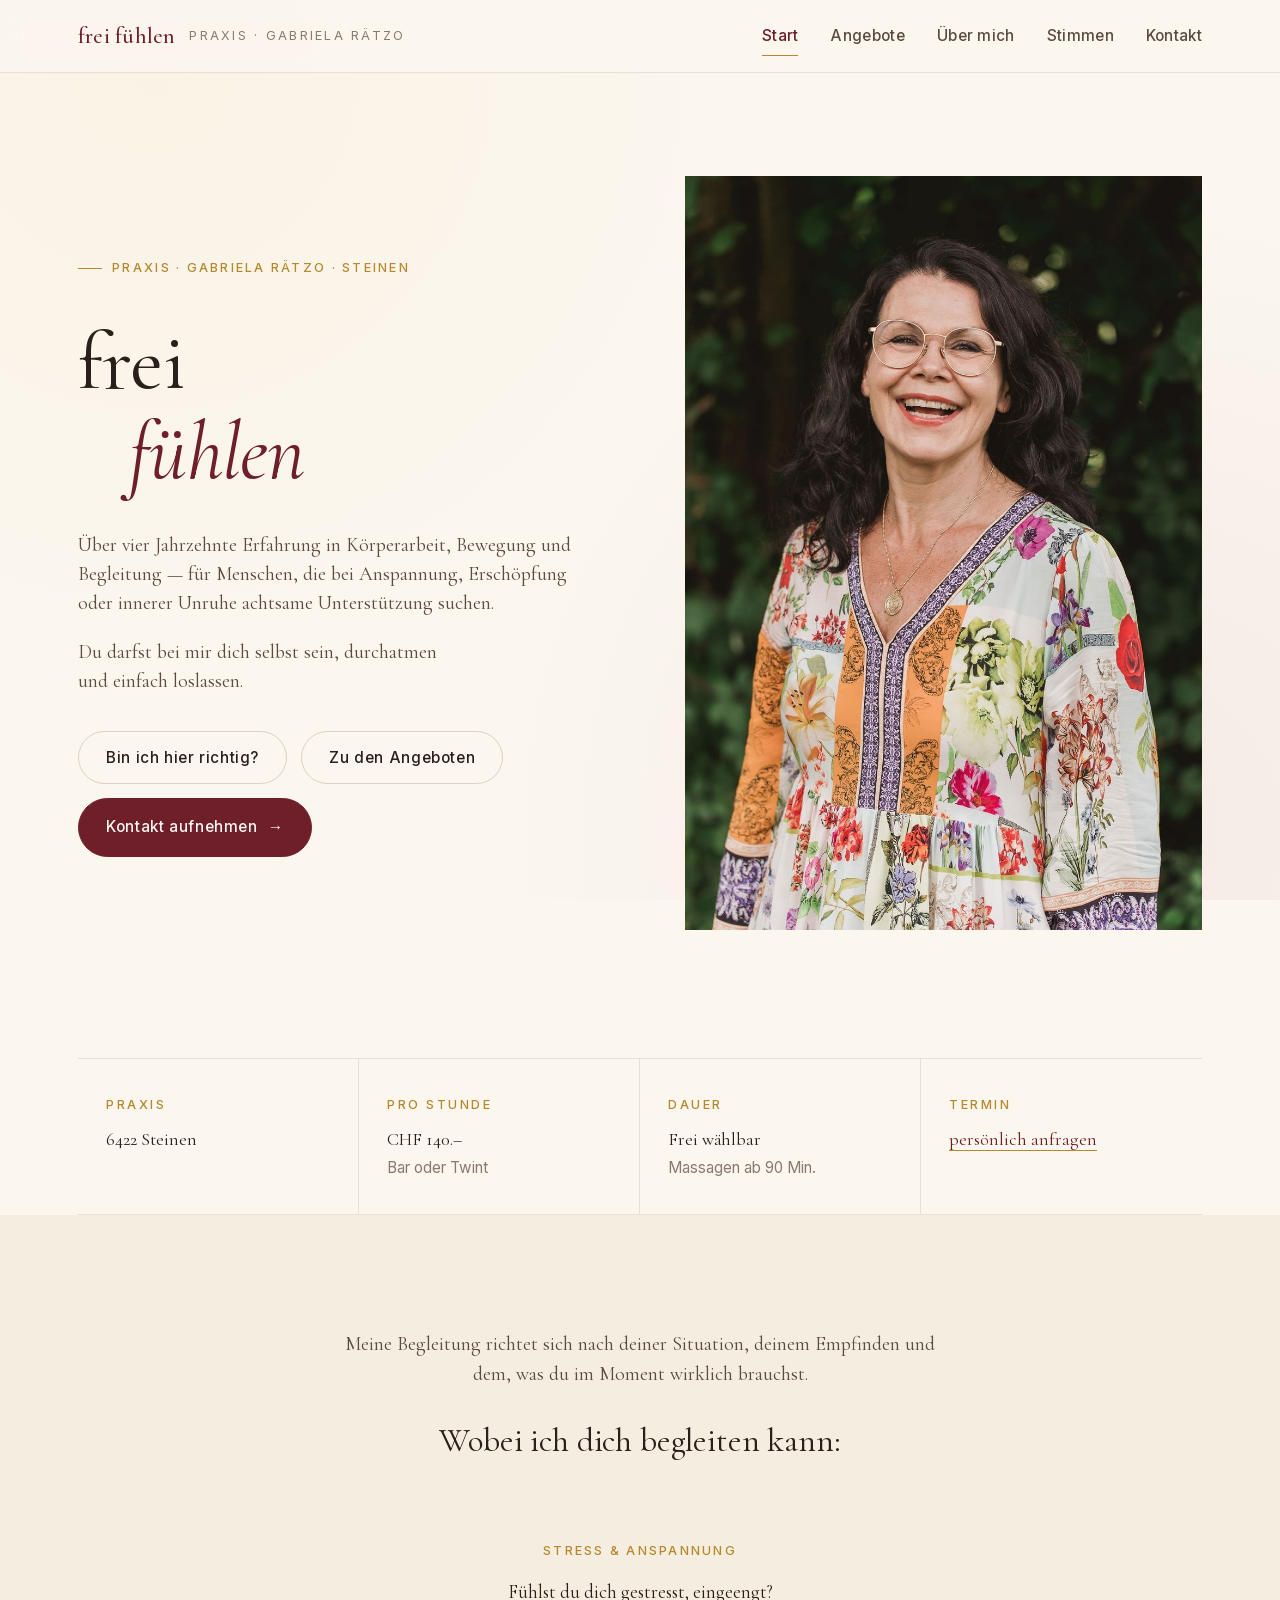
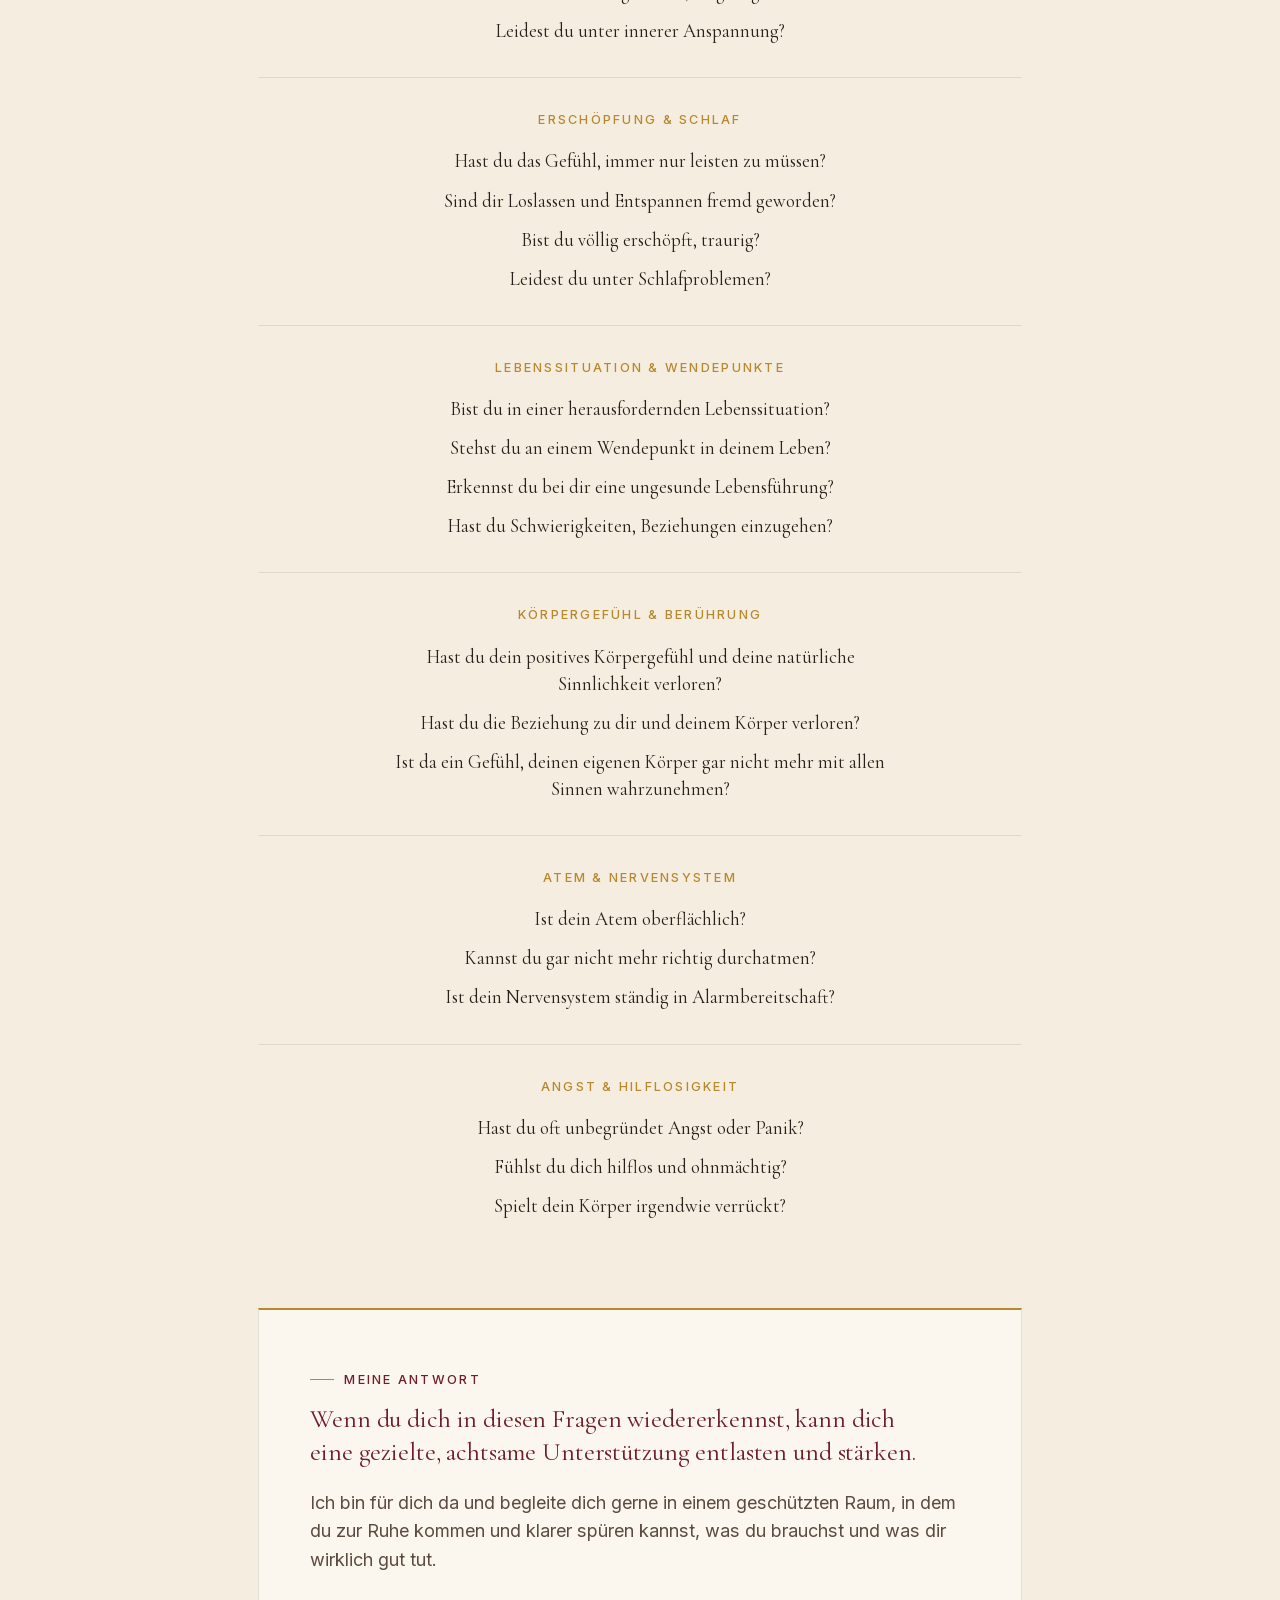
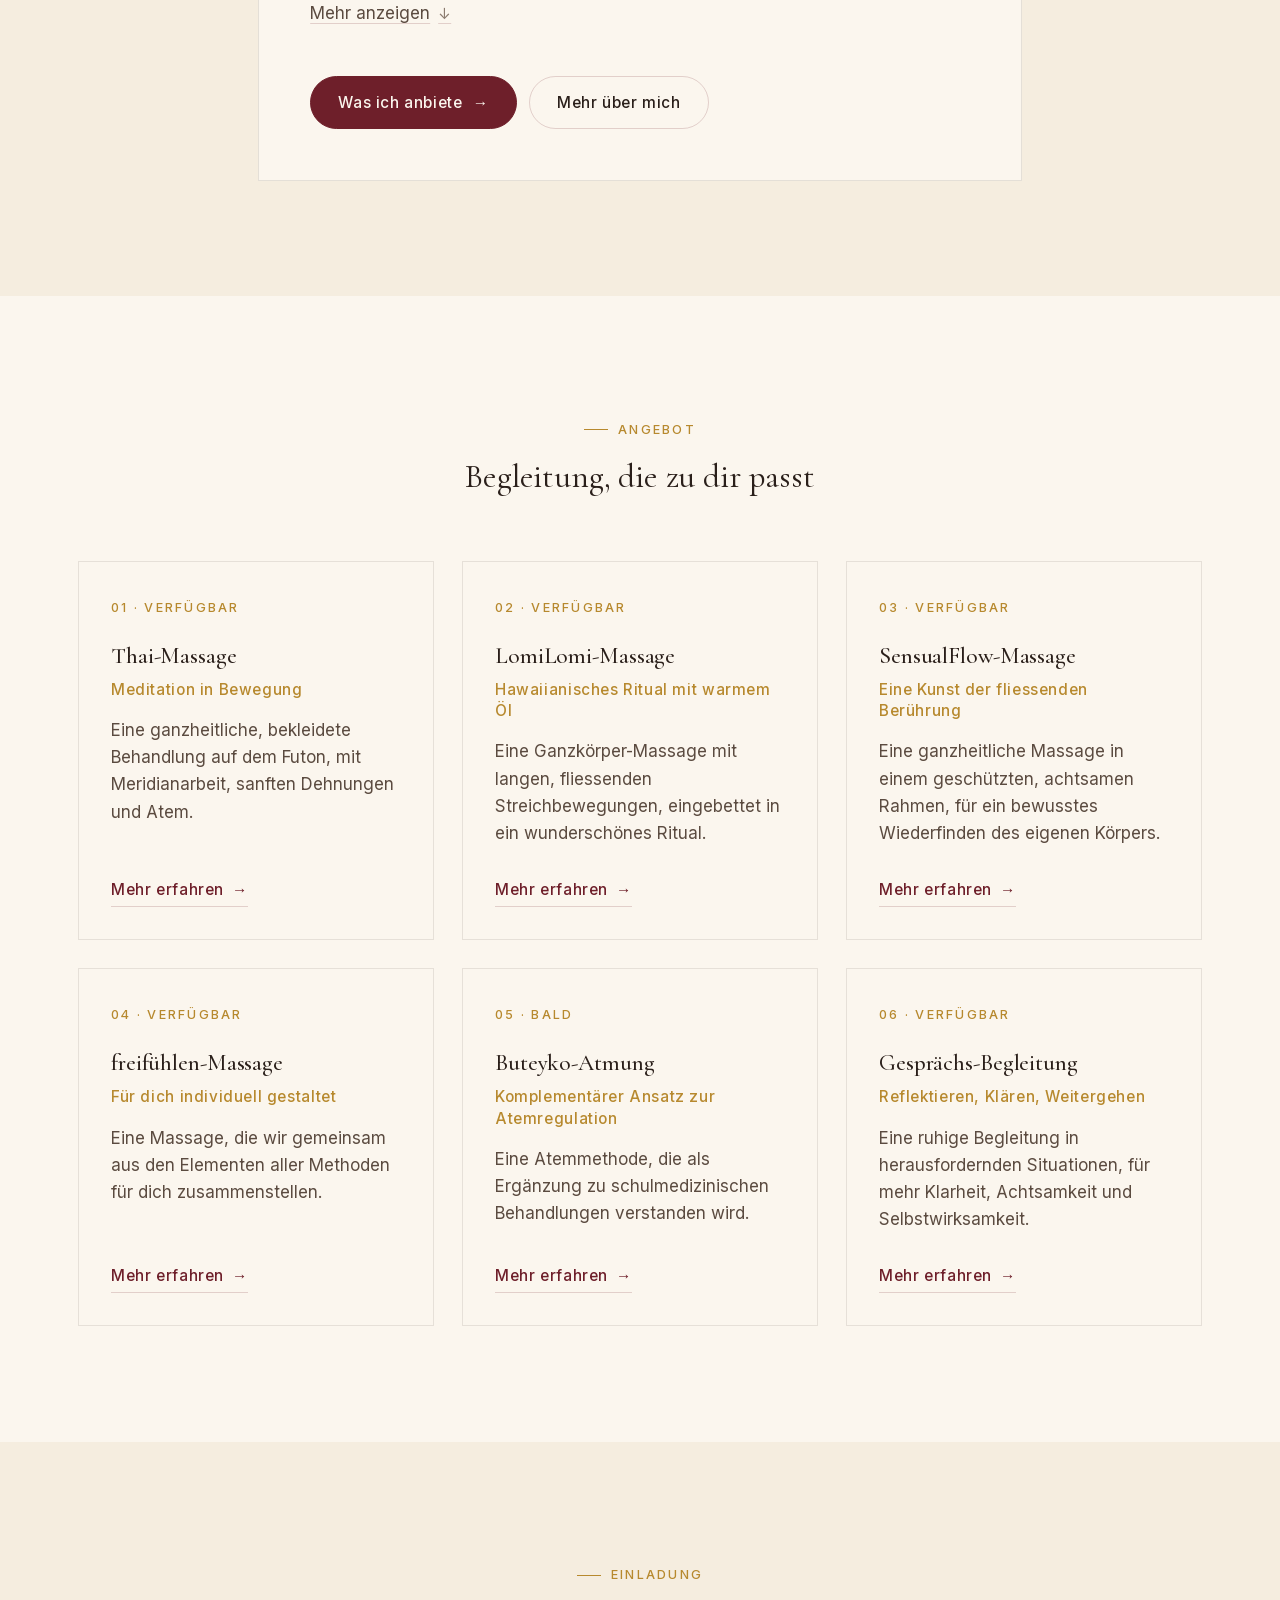
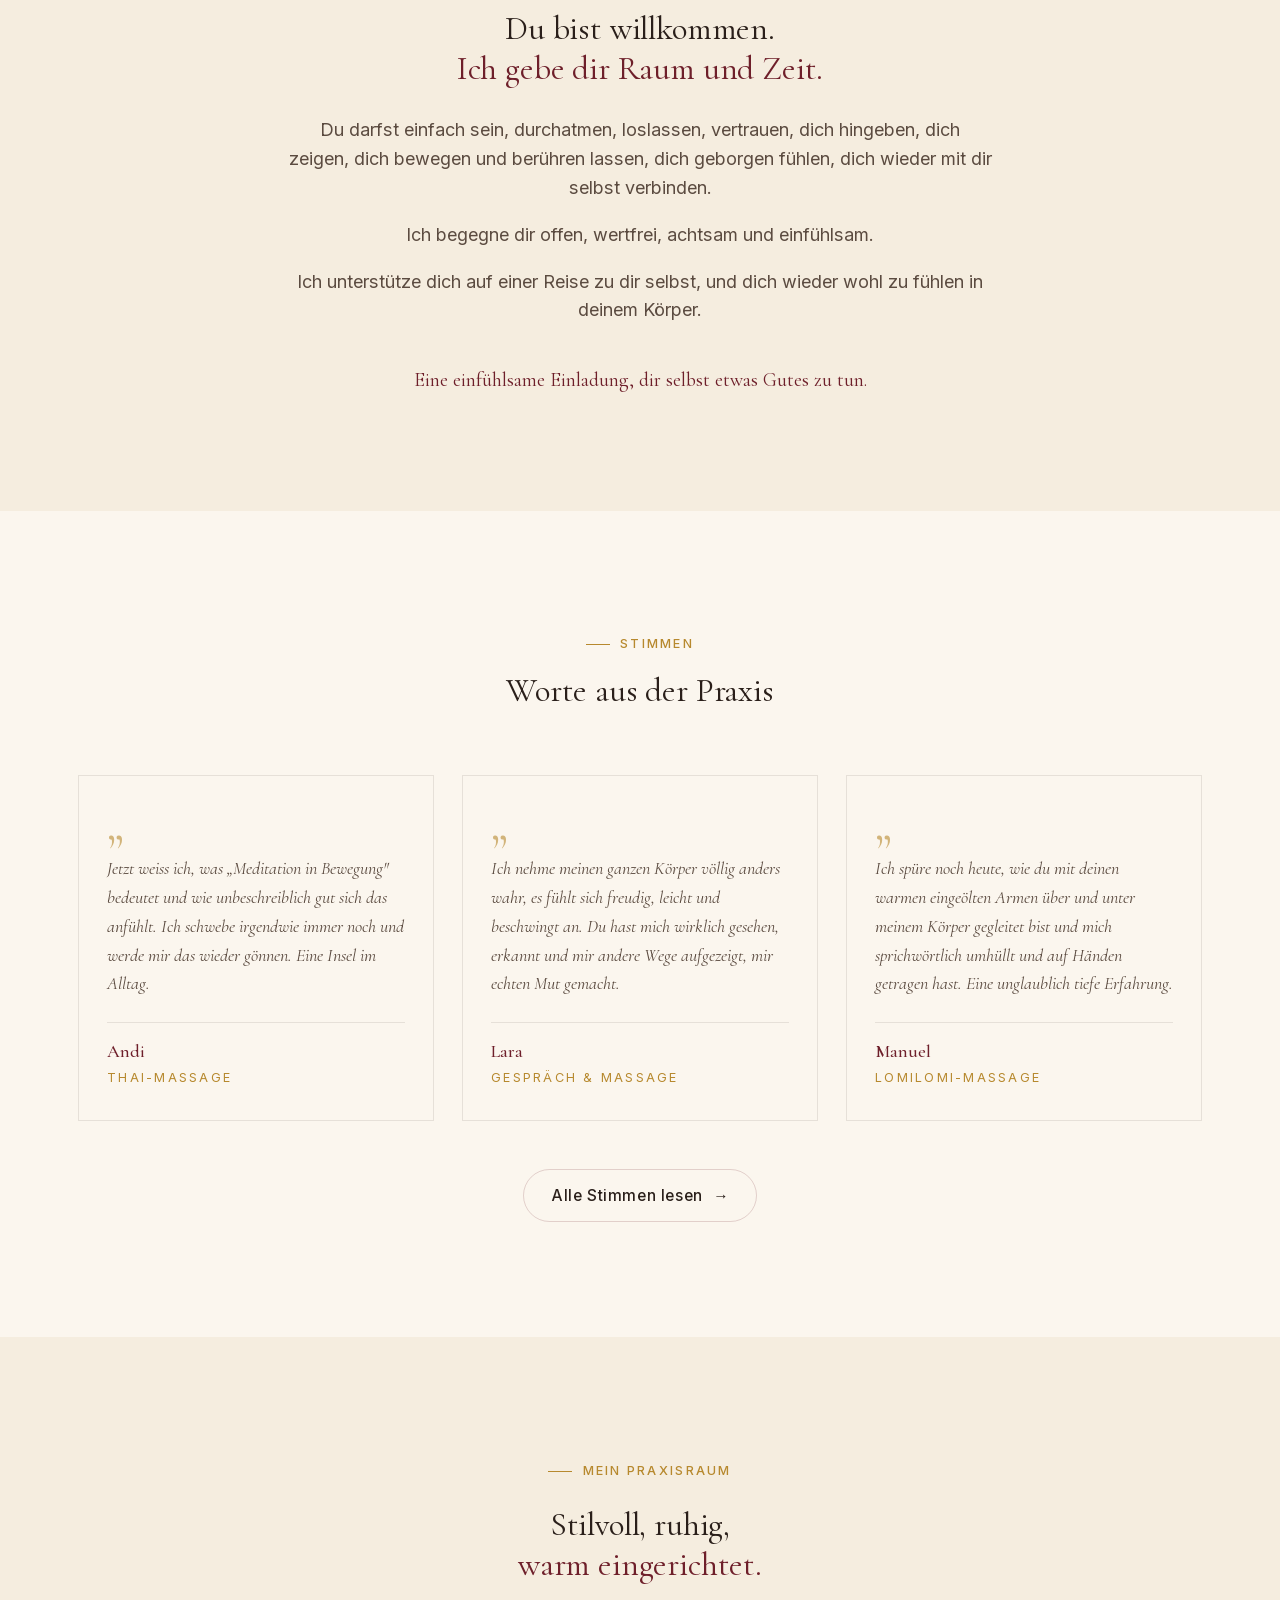
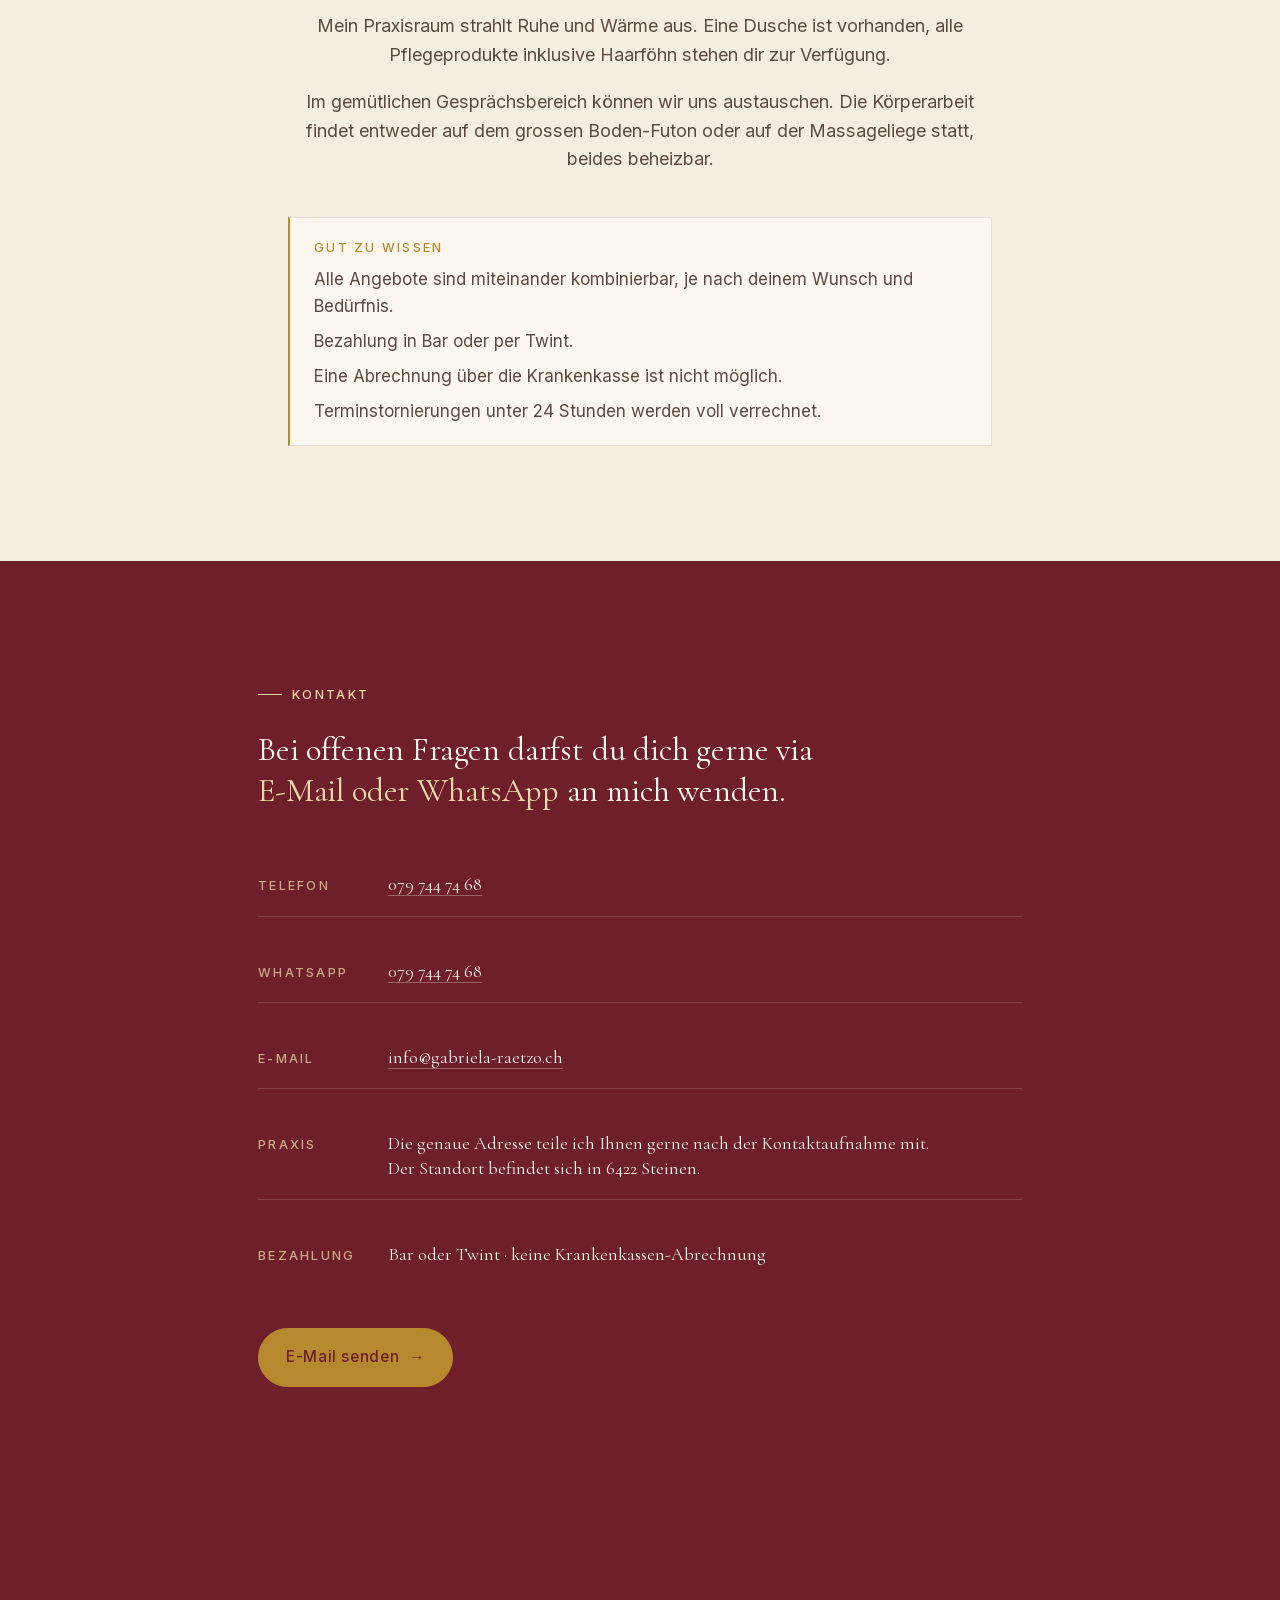
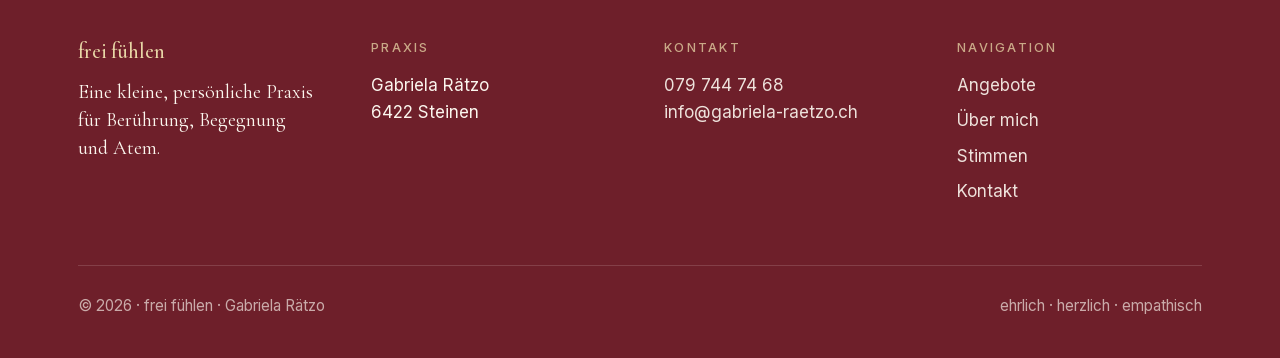
==== index.html @ 579fc671 "Add files via upload" ====
<!DOCTYPE html>
<html>
<head>
  <meta charset="utf-8">
  <title>frei fühlen — Praxis Gabriela Rätzo</title>
  <style>
    * { margin: 0; padding: 0; box-sizing: border-box; }
    body { background: #FBF6EE; display: flex; align-items: center; justify-content: center; min-height: 100vh; font-family: -apple-system, BlinkMacSystemFont, sans-serif; }
    #__bundler_loading { position: fixed; bottom: 20px; right: 20px; font: 13px/1.4 -apple-system, BlinkMacSystemFont, sans-serif; color: #666; background: #fff; padding: 8px 14px; border-radius: 8px; box-shadow: 0 1px 4px rgba(0,0,0,0.12); z-index: 10000; }
    #__bundler_thumbnail { position: fixed; inset: 0; width: 100%; height: 100%; display: flex; align-items: center; justify-content: center; background: #FBF6EE; z-index: 9999; }
    #__bundler_thumbnail svg { width: 100%; height: 100%; object-fit: contain; }
    #__bundler_placeholder { color: #999; font-size: 14px; }
  </style>
  <noscript>
    <style>#__bundler_loading { display: none; }</style>
    <div style="position:fixed;bottom:12px;left:12px;font:13px/1.4 -apple-system,BlinkMacSystemFont,sans-serif;color:#999;background:rgba(255,255,255,0.9);padding:6px 12px;border-radius:6px;box-shadow:0 1px 4px rgba(0,0,0,0.08);z-index:10000;">
      This page requires JavaScript to display.
    </div>
  </noscript>
</head>
<body>
  <div id="__bundler_thumbnail">
    <svg viewBox="0 0 1200 800" xmlns="http://www.w3.org/2000/svg">
      <rect width="1200" height="800" fill="#FBF6EE"></rect>
      <text x="600" y="400" text-anchor="middle" font-family="Cormorant Garamond, Garamond, serif" font-size="120" fill="#6E1F2A" font-style="italic">frei fühlen</text>
      <text x="600" y="460" text-anchor="middle" font-family="Inter, sans-serif" font-size="16" letter-spacing="8" fill="#B7892E">PRAXIS · GABRIELA RÄTZO</text>
    </svg>
  </div>
  <div id="__bundler_loading">Unpacking...</div>

  <script>
    
document.addEventListener('DOMContentLoaded', async function() {
  const loading = document.getElementById('__bundler_loading');
  function setStatus(msg) { if (loading) loading.textContent = msg; }

  const FONT_MIME = /^(font[/]|application[/](x-)?font-|application[/]vnd\.ms-fontobject)/i;
  const MIME_TOKEN = /^[\w.+-]+[/][\w.+-]+$/;
  function toBase64(bytes) {
    let bin = '';
    for (let i = 0; i < bytes.length; i += 0x8000) {
      bin += String.fromCharCode.apply(null, bytes.subarray(i, i + 0x8000));
    }
    return btoa(bin);
  }

  // Error sink persists across replaceWith since it's on window, not the DOM.
  window.addEventListener('error', function(e) {
    // Failed resource loads (CSP-blocked links, scripts, images) fire plain
    // events at the element — warn only; real JS errors carry message/error.
    if (!e.message && !e.error && e.target && e.target !== window) {
      console.warn('[bundle] resource failed to load:',
        e.target.tagName, String(e.target.src || e.target.href || ''));
      return;
    }
    var p = document.body || document.documentElement;
    var d = document.getElementById('__bundler_err') || p.appendChild(document.createElement('div'));
    d.id = '__bundler_err';
    d.style.cssText = 'position:fixed;bottom:12px;left:12px;right:12px;font:12px/1.4 ui-monospace,monospace;background:#2a1215;color:#ff8a80;padding:10px 14px;border-radius:8px;border:1px solid #5c2b2e;z-index:99999;white-space:pre-wrap;max-height:40vh;overflow:auto';
    d.textContent = (d.textContent ? d.textContent + String.fromCharCode(10) : '') +
      '[bundle] ' + (e.message || e.type) +
      (e.filename ? ' (' + e.filename.slice(0, 60) + ':' + e.lineno + ')' : '');
  }, true);

  try {
    const manifestEl = document.querySelector('script[type="__bundler/manifest"]');
    const templateEl = document.querySelector('script[type="__bundler/template"]');
    if (!manifestEl || !templateEl) {
      setStatus('Error: missing bundle data');
      console.error('[bundler] Missing script tags — manifestEl:', !!manifestEl, 'templateEl:', !!templateEl);
      return;
    }

    const manifest = JSON.parse(manifestEl.textContent);
    let template = JSON.parse(templateEl.textContent);

    // Nested page bundles (iframe targets). Each ships ONCE, in the ROOT
    // document's manifest; frame srcs carry an about:blank#<uuid> marker
    // instead of a substitutable uuid. Every document mints the blobs for
    // its OWN frames — from local text at the root, or text obtained from
    // its DIRECT parent over the relay protocol below — so each frame
    // navigation stays same-origin with its initiator and a deduped page
    // loads at any depth on any host, including a file:// download's
    // opaque origins (where a blob minted by one document cannot be
    // navigated to by another).
    const pageOrderEl = document.querySelector('script[type="__bundler/page_order"]');
    const pageOrder = pageOrderEl ? JSON.parse(pageOrderEl.textContent) : [];
    const pageSet = new Set(pageOrder);
    const pageTexts = {};

    // ── Nested-page text protocol (parent-chain relay) ──
    // Page bundles ship once, in the ROOT document's manifest. Every
    // document mints the blobs for its OWN frames, obtaining page text
    // through a strict parent-chain relay: a document only ever SENDS to
    // its direct parent (which, for every document the publisher's own
    // runtime minted, is another publisher document) and only ACCEPTS
    // text from that direct parent; requests from below are honored only
    // for the document's own child frames, and the ROOT never sends
    // upward at all. That last rule is load-bearing: the artifact host's
    // frame-ancestors allows claude.ai (and friends) to frame an
    // artifact, so window.top can be a FOREIGN document — a top-addressed
    // protocol would hand page uuids to that ancestor and accept forged
    // "page text" from it, minting attacker HTML as an artifact-origin
    // blob document. The chain never touches the ancestor: requests stop
    // at the root, replies are origin-addressed per hop (never '*' when
    // an origin exists), and both directions are origin-gated (on https
    // a foreign sender's origin can never equal this document's; in
    // opaque contexts — file:// — everything serializes as 'null', where
    // an embedded EXTERNAL frame still fails the gate by carrying its
    // own real origin, and a sandboxed child of such a frame is excluded
    // by the own-child-frames check plus uuid unguessability). Shape is
    // deny-by-default: one request form, one reply form, no error
    // replies.
    // window.origin is the SERIALIZED SECURITY origin ('null' in opaque
    // contexts such as a sandboxed preview iframe) — location.origin is
    // computed from the URL and stays 'https://…' even when the document
    // is sandboxed, which would misgate every opaque chain.
    const OWN_TARGET = /^https?:[/][/]/.test(window.origin || '')
      ? window.origin
      : '*';
    function trustedOrigin(e) {
      if (e.origin === window.origin) return true; // https chains; opaque==opaque
      // file:// trees: Chrome serializes the file document's origin as
      // 'file://' while the blob: documents it mints serialize as 'null',
      // so the two legitimate shapes can never string-match — accept the
      // pair in both directions. https origins never serialize as either,
      // and sender identity (own child frame / direct parent) is checked
      // separately.
      return (
        (e.origin === 'null' &&
          (window.origin === 'file://' ||
            window.location.protocol === 'file:')) ||
        (/^file:/.test(e.origin) && window.origin === 'null')
      );
    }
    // Non-empty only in the root document (nested bundles ship an empty
    // island), so it doubles as the root marker: the root answers from
    // local text and treats a miss as authoritative — never relaying to
    // its (possibly foreign) parent.
    const isPageRoot = pageOrder.length > 0;
    const blobUrls = {};
    const resourceBlobs = {};
    const UUID_SHAPE = /^[0-9a-f]{8}-[0-9a-f]{4}-[0-9a-f]{4}-[0-9a-f]{4}-[0-9a-f]{12}$/;
    const pendingFrames = {}; // uuid -> [{el, frag}] awaiting text for own frames
    const pendingRelays = {}; // uuid -> [childWindow] awaiting text to pass down
    function mountPage(el, frag, text) {
      const pageBlob = new Blob([text], { type: 'text/html' });
      const u = URL.createObjectURL(pageBlob);
      resourceBlobs[u] = pageBlob;
      el.src = u + frag;
    }
    function deliverPage(uuid, text) {
      const frames = pendingFrames[uuid];
      delete pendingFrames[uuid];
      if (frames) for (const f of frames) mountPage(f.el, f.frag, text);
      const relays = pendingRelays[uuid];
      delete pendingRelays[uuid];
      if (relays) {
        for (const cw of relays) {
          try { cw.postMessage({ __bundler_page: uuid, __bundler_text: text }, OWN_TARGET); } catch (err) { /* gone */ }
        }
      }
    }
    function ownFrameWindows() {
      const out = [];
      for (const f of Array.from(document.querySelectorAll('iframe'))) {
        try { if (f.contentWindow) out.push(f.contentWindow); } catch (err) { /* detached */ }
      }
      return out;
    }
    window.addEventListener('message', function (e) {
      const d = e.data;
      if (!d || typeof d !== 'object' || !e.source) return;
      // Origin gate first; the structural checks below (own-child-frames
      // for requests, direct-parent + solicited-uuid for replies, the
      // root's never-relay rule) are what hold in fully opaque chains
      // where origin strings can't discriminate — a sandboxed root's
      // FOREIGN wrapper still fails all three even though both serialize
      // as real-vs-'null' rather than matching.
      if (!trustedOrigin(e)) return;
      if (typeof d.__bundler_need === 'string' && UUID_SHAPE.test(d.__bundler_need)) {
        // Requests are honored only for this document's own child frames.
        if (ownFrameWindows().indexOf(e.source) < 0) return;
        const uuid = d.__bundler_need;
        const text = pageTexts[uuid];
        if (typeof text === 'string') {
          try { e.source.postMessage({ __bundler_page: uuid, __bundler_text: text }, OWN_TARGET); } catch (err) { /* gone */ }
          return;
        }
        if (isPageRoot || window.parent === window) return; // authoritative miss
        const waiting = pendingRelays[uuid];
        if (waiting) {
          if (waiting.indexOf(e.source) < 0) waiting.push(e.source);
          return;
        }
        // Never-answered uuids would otherwise accumulate forever under a
        // request spray; past the cap (far above any real page count) new
        // relays are dropped rather than remembered.
        if (Object.keys(pendingRelays).length >= 128) return;
        pendingRelays[uuid] = [e.source];
        window.parent.postMessage({ __bundler_need: uuid }, OWN_TARGET);
      } else if (
        typeof d.__bundler_page === 'string' &&
        UUID_SHAPE.test(d.__bundler_page) &&
        typeof d.__bundler_text === 'string'
      ) {
        // The shape test is load-bearing beyond tidiness: the solicited
        // check below uses the in operator, which matches prototype keys
        // ('__proto__', 'constructor') — an unshaped key would reach
        // deliverPage and throw, painting the error banner.
        // Text is accepted only from the direct parent — the document
        // that minted this one.
        if (e.source !== window.parent || window.parent === window) return;
        if (!(d.__bundler_page in pendingFrames) && !(d.__bundler_page in pendingRelays)) return;
        deliverPage(d.__bundler_page, d.__bundler_text);
      }
    });

    const uuids = Object.keys(manifest);
    setStatus('Unpacking ' + uuids.length + ' assets...');

    await Promise.all(uuids.map(async (uuid) => {
      const entry = manifest[uuid];
      try {
        const binaryStr = atob(entry.data);
        const bytes = new Uint8Array(binaryStr.length);
        for (let i = 0; i < binaryStr.length; i++) bytes[i] = binaryStr.charCodeAt(i);

        let finalBytes = bytes;
        if (entry.compressed) {
          if (typeof DecompressionStream !== 'undefined') {
            const ds = new DecompressionStream('gzip');
            const writer = ds.writable.getWriter();
            const reader = ds.readable.getReader();
            writer.write(bytes);
            writer.close();
            const chunks = [];
            let totalLen = 0;
            while (true) {
              const { done, value } = await reader.read();
              if (done) break;
              chunks.push(value);
              totalLen += value.length;
            }
            finalBytes = new Uint8Array(totalLen);
            let offset = 0;
            for (const chunk of chunks) { finalBytes.set(chunk, offset); offset += chunk.length; }
          } else {
            console.warn('DecompressionStream not available, asset ' + uuid + ' may not render');
          }
        }

        if (pageSet.has(uuid)) {
          pageTexts[uuid] = new TextDecoder().decode(finalBytes);
          return;
        }
        if (FONT_MIME.test(entry.mime) && MIME_TOKEN.test(entry.mime)) {
          // Strict artifact hosts allow font-src data: but not blob:.
          blobUrls[uuid] = 'data:' + entry.mime + ';base64,' +
            (entry.compressed ? toBase64(finalBytes) : entry.data);
        } else {
          const blob = new Blob([finalBytes], { type: entry.mime });
          blobUrls[uuid] = URL.createObjectURL(blob);
          resourceBlobs[blobUrls[uuid]] = blob;
        }
      } catch (err) {
        console.error('Failed to decode asset ' + uuid + ':', err);
        const blob = new Blob([], { type: entry.mime });
        blobUrls[uuid] = URL.createObjectURL(blob);
        resourceBlobs[blobUrls[uuid]] = blob;
      }
    }));

    const extResEl = document.querySelector('script[type="__bundler/ext_resources"]');
    const extResources = extResEl ? JSON.parse(extResEl.textContent) : [];
    const resourceMap = {};
    for (const entry of extResources) {
      if (blobUrls[entry.uuid]) resourceMap[entry.id] = blobUrls[entry.uuid];
    }

    // Artifact-host CSP (connect-src 'self') refuses fetch() of blob: URLs —
    // consumers read these Blobs directly. Survives the swap like the error sink.
    window.__resourceBlobs = resourceBlobs;

    setStatus('Rendering...');
    // Page uuids have no blob here — they ride inside about:blank#<uuid>
    // frame markers the pass below resolves after the swap.
    for (const uuid of uuids) {
      if (pageSet.has(uuid)) continue;
      template = template.split(uuid).join(blobUrls[uuid]);
    }

    // Strip integrity + crossorigin — blob URLs from a file:// document inherit
    // a null origin, so crossorigin forces a CORS fetch that SRI then rejects.
    // The manifest bytes are ours; SRI protects against CDN compromise, not this.
    template = template.replace(/\s+integrity="[^"]*"/gi, '').replace(/\s+crossorigin="[^"]*"/gi, '');

    const resourceScript = '<script>window.__resources = ' +
      JSON.stringify(resourceMap).replace(/<\//g, '<\\/') +
      ';</' + 'script>';
    // Inject after <head> so the DOCTYPE stays first; prepending the script
    // would push the parser into quirks mode. DOMParser always emits a <head>
    // (synthesizing one if the source HTML omitted it) but may carry
    // attributes through, so match the full opening tag. slice() rather than
    // replace() keeps us clear of $-pattern substitution in resourceScript.
    const headOpen = template.match(/<head[^>]*>/i);
    if (headOpen) {
      const i = headOpen.index + headOpen[0].length;
      template = template.slice(0, i) + resourceScript + template.slice(i);
    }

    // Parse the template and swap the root element. Scripts inserted via
    // DOMParser/replaceWith are inert per spec — re-create each with
    // createElement so they execute, awaiting onload for src scripts to
    // preserve ordering (React before ReactDOM before Babel before text/babel).
    const doc = new DOMParser().parseFromString(template, 'text/html');
    document.documentElement.replaceWith(doc.documentElement);

    // Resolve page-frame markers: mint this document's own blob for each
    // framed page — from local text when this is the root, otherwise by
    // asking the direct parent over the relay protocol above. An
    // unanswered request leaves the frame on about:blank, the same
    // degraded state as a refused embed.
    {
      const MARKER = /^about:blank#([0-9a-f]{8}-[0-9a-f]{4}-[0-9a-f]{4}-[0-9a-f]{4}-[0-9a-f]{12})(#.*)?$/;
      const needed = [];
      for (const el of Array.from(document.querySelectorAll('iframe'))) {
        const m = MARKER.exec(el.getAttribute('src') || '');
        if (!m) continue;
        const text = pageTexts[m[1]];
        if (typeof text === 'string') {
          mountPage(el, m[2] || '', text);
        } else if (window.parent !== window && !isPageRoot) {
          const had = pendingFrames[m[1]];
          (pendingFrames[m[1]] = had || []).push({ el: el, frag: m[2] || '' });
          if (!had) needed.push(m[1]);
        }
      }
      for (const uuid of needed) {
        window.parent.postMessage({ __bundler_need: uuid }, OWN_TARGET);
      }
    }

    const dead = Array.from(document.scripts);
    for (const old of dead) {
      const s = document.createElement('script');
      for (const a of old.attributes) s.setAttribute(a.name, a.value);
      s.textContent = old.textContent;
      // text/babel scripts with a src: read and inline. transformScriptTags
      // does XHR against the src, but blob:null/ from a file:// origin is
      // silently dropped. Inlining makes it a plain inline babel script,
      // which transformScriptTags handles unconditionally.
      if ((s.type === 'text/babel' || s.type === 'text/jsx') && s.src) {
        const pre = resourceBlobs[s.src.split('#')[0]];
        s.textContent = pre ? await pre.text() : await (await fetch(s.src)).text();
        s.removeAttribute('src');
      }
      const p = s.src ? new Promise(function(r) { s.onload = s.onerror = r; }) : null;
      old.replaceWith(s);
      if (p) await p;
    }
    // Babel standalone auto-transforms type=text/babel on DOMContentLoaded,
    // which fired before we swapped the document. Trigger manually if present.
    if (window.Babel && typeof window.Babel.transformScriptTags === 'function') {
      window.Babel.transformScriptTags();
    }
  } catch (err) {
    setStatus('Error unpacking: ' + err.message);
    console.error('Bundle unpack error:', err);
  }
});

  </script>

  <script type="__bundler/manifest">
{"4f2a3df9-ea28-47db-97e2-047fdb3e1af1":{"mime":"text/javascript","compressed":true,"data":"H4sIAAAAAAAAE+y9eXvbRpYv/L8/RcW3Y5I2BcXO9CxSKxlFlrs18XYlOZm+bl+pSBRJRCDARoGS2Ym/+33OUisKlOw4PT3vO36e7ohAodZTp06d5Xd2Hz68Jx6Kfy+Lqaq0EqdKTlt40sAfWa6uVVmvlqpqs5/[base64]/gLfR5VlQqH4hvTV1D/n4k9lydVIyqNL3ASulFJpe5+JZ/DN8OuIrBO6+HUBv3WxwI/uOXX4RW5cwW4wIZLqI4ED9/GI32730YwoSMhTcBtpM/i8FaK6Hbppi2g/1794S4lg1RwQ+q0VD6QAwe/2v2dfaY3u/[base64]/er0/PB5/2cwx7KMv3p2evjH7c3NGjlPtXd2fnpydH7x4tXT4/6PaSkvlnWuOv09ffXs5Pnx6ZYeNzUsVpP48oeTp7d8eQ0rGn959Orl+fF/bhnstK5a9b4z1mevTn88PH16cXr8bMtE1c2NbPKLRs06c/Xm7DWwii0TtdYrYDK9Xz4/OdvSb/P5RVnoTu9fHL941f/pUi3r+Ivnh//nz/1flPJvm/iLV8+enR2dHh+/7P+sns30tFGqct++OPzzd8cXJ+fHp4fnr04vzv784rtXz93HRasa2daNKf7s8M1/JkoP/v3fTckBFLWcZa7aE37xrBou5Wai8PekVMRlhShmInyBfLFal8jPDJsNCnzh8WJTjRCNatdNhV/u46MP9/A/0G/3fVs34qBn2A8ehA29TRZ7B/0Ky6Wm5d3+PTu+ziiwFwH774wjKBwMKBooPt2Fc1uIh+J7pVZatI2cXtHZp8R03TSqgkNRr2Q7Xagmw7K7Pnc/okJPbRk4L7A5rhoq//eialVTydI+gJGJn6mGermqK1W1H/jtLv6XW9/D/kJ39+/a3wl0ZKDhdJgV83UjkaT0eroQUotFfSPKupoLWYn1Kpetogr1ol6XuaD9mItZ3cASFK2olMrhEOof/HfQ4BG2ZkffNrLSBbQcjSD++HDa/u+1Wiv7ZTDwMU3lrnjDJ1KjVk2dr6dKTNRCXhd1A8O/xDGr/A0OSF+CUFOquZxuQNJQGVGUxo4W1fw5vtoTM1lqRU3kRX4GNaxLRW+pKi7zUfNf31SGVKjsefwSRDb8wiy9uFnUZgXqm0rIauNeQlnZCtnwSnFV5UZMFBz4IAW0zXraqrx/jV5hu78pbdomn6rJes7tPmvkEtf2g+GF/PHx+7aRZ62cXpkiZmNaLqhVXGqo4U+z583O760RSxsewDuePkr3M+u2KA5cf8LWXft36wH1ASYL6BlLiWK5IpmI9mhRAW9WuZhsAopqFIj1QFT3tvV+rsxqU+1mSm/5Bgsf5rmq8vUyGK8bKiyc5koHAxzBYZ4DD1EwZtHWKzHDMd8s4FIBL2hkQOtEp9eyLGBP5fe4UmDx6ZkbeXNLzT466JlkO7nQp6cKdn2rSGZWbkLNDO7olZoWs2IaTf29e95A4ZU4uOMs7/ujgS+TfYcXwxGcgIOBI4fw5PKp1R1Qu2Lnc/4zG1VVcAKfTeuVOnx9AqsOfA4X9vj9SjUFTk0pjhoF83l8DUv5J1nlpRKHr0+yoJojOV0ovh7YqoIS5/Y4OG/kFKjBb/FlLa4q4HuT9VyPxWRtTp2VamZ1s5QVXEGVbotqHg6AePWfCqDecBD4Wot1pVv460Je10UOd+dnsizhFiRmSrbrBi/Az4qJami2dbuezTJxUrVAMnjmUFNED2JaN0os1XKiGryaLeG3krooNyIHYhGazhHoK9ZYaL1WGpp5evyDmKyLMtdZOAykstTMnOMBc7Mopgvq5FCPTAOKqVrc1M1VFnDgM7zwnTBn15bvp0WWvZ7n48433km/1/ei+xWePXvdR/bk8DoX9TzrPVDSL/ZvqakrdKQe+7tvshFTWZpruNKw+O2izjW8keI7OVGlWJXreVFl+AV9dlKJ16evnoohyFGVWMnplZwrLW6KdlGvWyGnU6WxUiIrcwrrEV/x24XawJkvSjVrQXCzD4pKt0rmuOKWV9/IphriXmnj49GxIxDqhkAkFyVuF9nM17BndVaqat4uxvAEqAXUD4dNIzdDLPmNeCy+pY92xGOxJ74ajcXFldqIA/F4n/76A76nH48e+UxQYK1vsdSOePzObxifvtu3ZS1PFGLVFFX7o2yqopoPBzC+wVjQCKmfo+hcvUf/s1OimqZuPm5Ontx9Up54s/IkmpYnbl6e8MQ84Z+9U/MkPTdP7jI5ONK7zI4/PUEVJSgoowqMrMiaqelCVnNUMIEyqqznxXQsNvVaLFGHeSOrFsgZVFHmO7pfoIBal+rHol3gkflUXWc3NzfZTxro+kaVZRYszlZB8iO4xL5XnxFe7igGDUfBuU5f4/15MAqJZylbOOAHX+qBWymmGPgPaGamsh2+xTrejQJ5RemyqNqdvNBwCuxU6j2o1ypFauMdwxR2tZypHVBJVfOdaa2aaSyyQEswv8+oQ9z0Uq48bWXRqqXfeRY7zrBaems7N8LT50g2arYu98TpS+/WkSu4IWpRV0QKq0bNivemN2FPsnWlF8WsHQ6Y0vbEQDzieaNGflTI/CropCyh/roatAL1qatGyRx5aCZXq3IzYg013n2mEsoULTcMvLpR8kqLk+N/2xOLtl3pvd3dedEu1pNsWi93Z6xi38XZ3aVzeffx1//8+CtXx12XpKp36CYK/d4p6/mchRP494wnHfR5bQ0XKup/BkfJkPfDW9x078Zmf4yjuRtFNxdY57zIYSLPWtkquqE+q5s31bJeV63K7XWNL1zxAfGyrlfD1XpSFtMTkIuqqRrj6aaal57U7e/DC3u7RAVQ+HHmvfQ3m726vqQ9G1Ty4IEY+g8y0K+UcoNlf/klKJxV2C0Qm+mcLqV2+wyauiGy+h7PorDdR+J+dl888gYY7Ok7TuVb18K77u7pyPJ06Nw/[base64]/QSfwVBz+hLAuEZdgn1JFRMeUqTo4WaXmlxs1AtqPzqBtcSuSEOUxetr90ptF1jq2VZyUYujZoF5vhDtLlQbVSYHzfKnrBwEXL1MBf/eVLXpZLVB3HerBUQOLc4ptuEqKGnN4VWXheausXrsX0yK5wiaJeVZi+onj1PLxB2tKOCtfc/IT6M78Vz96xupkq7lcjYosnarwp5uyiq6/pK5TDFFVB/ofmKCARoqpqqppVF1W5oS90olI8fPqzq9uFDoEkpnr56QbpISQyZPzU1/BnkF7mxc4s7FtcRGwbxBpql+nW9BLpXK7C4gSKhZdWf7Y9Z8YHmfbGQmgQnUOqsW3GpUdCADXgjiQPgHsnjjuGc3BRliWVoNsQlTZLdFESll5ZFYHkqa+q5tH36sShL/gCty+7N04IVp5dxLz6WSmmaaCUbRdfTDsl/awjpA44d7+JHOAlCzlrVhBuHiKS7cb4lceiDx2MEnBZWGytLuII7qmUWRd03OoykCpQoX1XIIpBcrTK4ZwuM7UhS56noP3wHM1f9YNS7Z07VqpS4a8rSDBAJLBOH5Y3caBSXkG7rxicyUFCskRKpuE/3vE4taHjCs0FqUSzhu0mpuoSpGkWnl5ivZSOrVvHCB3UgLcJGXi5VDg4M5cas5VjwFUE85HswLFTYAyIEXkMcGF27cbcyn4FZqMscFIvrTj9/E9Il49kHpNBStQpnWbxU79tofv970jqTGY5qK7H7w/902m+85rYQ/5kCPxih1xOt2oj6kU3imaHeF7rV9lpwAXeUoprTChXaVGaGz5+yvR3qX6oGr7cgMbRqvgnENHktixK1gG2NR4CpjwWjAlQ7qKUryPC2BprOxPmrp6/2QKNaayWCLoHYZS865hLzUOTrhiheYYf+vmS9kk1byNKjan7Cp1lbw47GfuUkCf5dqP7lb0DqZ8wit5G5Px2fTuWGGQ/8+5w1mLF0fiBe4Rpk9Nu+VstVu6FX7k5HbfIHs0apv6mhV3C0H4vE36GzEAryC1WuQHMNwjDMG04+kT1S5cy/qfjisZ0mK30MgfY1Xl/B9WTMC9mYSUF+jmXg4gj/3XfP+SO8tOFfqAs4CZpH6YmIQDRqpscoBcO5wrMmRV7MZooMqzRJJfQgu+cagg/FgT+RTutQwPIWf1N8oZnJddmaUaBMhY5xSpairhQ4ZejYRGc0XZ6FzrZsKjqwVf7yS/KGYdXNdmo9vUGhQ0ustaXa1d3GH2PpwMoD9CmX+khpwJm1P5ck8LnlgNt7aHX6vkQOHW3WldCbarpo6qpe63Iz5g6yBh7aVWANW6OyaqIE+x6Itp7jdTATOKFTWZnjBS479YoUXFSbZYt0ceEZUu/VdN2aW49hd9BL00lUDEyp7Xv2zgFnce4PnFwJPSZpT7rcr21sLw0TxfcQYe45q7oA9lxRhdCX2RrNZUM4D4MZGmXipFOPVRSsV3hmWppz29tqulHBCt0JOcoIDmmwuODCapzRiXJ7nuqbNfWSNtxDe/qjTsSOHpbMGyCSVKOmqrhWr5E9wVafqFndBL4w0TVrjLcmJEH0zgx6DK8MS7O3NtDtTJQhH+BY7FUJnfVWKzyGf3GH523nce0NsuWNxP+Ml0x1l1Pc+Bm40/wjznJt6NI/x31dQqxpgAMlzesslftOCOlT2HeDYzexYLa+SPsdd8sEjsTRa/SfcGd8u2jqG1z8Y9Ty2aN9mGXZaE+08ooUG3wW1TOenGvZFGSObmujfwJlFGnYnIoWBUhiatvryZww0TlvskjCYbflPmEmkk/Co+Uz6Wo+WVPD3fh8Wppfr6PxtYy/Uj/zSdqZhx+5PZncWDMJJ8WdNmjPDvXUFcEmjbdliiA9TQrTpEeFHT1ISIhP1apRoPfOQcTX5mCAv62zOt4AQdeOkm4xNQ4b8EsRk9dFNeWpB1ESqZjc2eFWx00ArSxB1hw0Cld3XrNf/bK+preivoYwC2LlVB/4GTaVmFhRG3xIWAV/o5yKfa7aFkM0YBtI2OjoZjnQLAI5Jz4n6qPlx84ADvrAciVPQ/t2YH8Mxp4JYCmvlNBweMPmATUxnMogME6bAuUSjUTHF1TRqL+ulUZpl40AAZmSch7qWjUoCoE/DASNlGB+ywbvxlYf7OsT3oYX/jHYdCjigs5rDGYBBgmWPyvv0BjEUCtFfbmzYe/rJ1//8ygbvCNGuX/Pm0pYC0NSRV2xbTKgaBIzyXRRVLPaHQN88aJaXrNhZJjYLWPhV+JMR3PV7iW97MxFcjj4UuOZAtvWLTw6kpSyqMR/yGt5hmsXEnkmvtQD6u/br97xH4/fOWuLcFp6G3bjOxjwf0f7waRZH4lZhXfxoorI0Q0BLWvBu2wh9aubyk4U1THyR923IFx2HLX2lh6/u9XFwa7J0/VyuYGJDq9Z+NitlzhI8byADx3V1bWqClVNA+9dEKLM/VEvZFnWN0L9dS3Lot2IKRiLcA710Ru7ub1uvl436r//[base64]//[base64]/WzzD9oUdSUZZH7Mx2DvSRXom22XiiAjg/0LDMp/yVk2K6XgjQ+Slo6cRQJTzgnDNJvyjR267zkjyZ4U2U3MbXK4HKx8lGzGqQBwoKuXJbAi+x6BQ4xqIDuM3KdqBNfQu5WqkK5HqoVq/BxUflvl6g4RhhWlrnTDyUoBAG4WAsrtTGBlHBFVu2bVNM1qAEODo7s449Y08kGAvVTrMRcjK8YFOtbVPgRcvUho6IYLtCt0/zPe18n6OOw3HfoCYV2EHGNZkKgc8taw0+9ssl71DtaUhJt4fMz1UHeoRLovhLa/ayc+gzY5423q2X8Xa9zMR34Jhdbcz8YssgLUlTHXGmV7NLNLO7jfa6KZZ4NLy7NPpp/[base64]/iyQ43QS9wBoJWjLhRMukU1H7NcD6OYwCqTHxierXM0caJTp6lVfIc9jqnXbYYx1NQoo1ubKFABURV4JF+Ket2u1q2pzxh2b8jTDY+EIRHk2B1Fr+HQfooqP9rTbPwgnYmzX/E64H5ZGE0a1gk9hNJ7yEmEbBvDPopqtW55YojXQBOWG1a8l6VWemx843BAPBLaEW4InmGAwC/cJp4q3daNHxJ5g5MFn7nJNAwzXslf5WXtnROOp+3HsQZIC9+rzbYjwr8i9519/ulErqSDc9omZLyBGIqCFLIVnAh107IQIr7UGepHSDVJy7Jc6xZNH7i78sQWMv9Zmw0E8wqum5F45KsQzLHZexQTfYJIOmxrNDmzzVzTlmqbeg1q7EVdtxTBukQ70OiWQ3iu2h8bWGRUqQzrdauac7xnFVVl/rzBEoF5njynnZfxgbCf+t7HXuS597Tj3hh84d13UEHCXeVmbLdiJ2f3wspgLH0Z6cWviAIPxLf+2MC9eQgOw0HJR+L+6L7Y8wvuG9kNQpZBUgPbHcn8RP+NghAFwKvYhdhG3033WVMvKTYuXocj0i/gOuCtNrx0tYkxD/ibge3Ry7pV5qCE3Wj6YcKlDDOcq0o1yLMh1oA0r3BM9XZ3OPKipDo9j76AZQjGYGxK4iC2AO3uij/hkVLX7VigqqUCrWXdiJ9gqxUVBrnS8EOq6eAr+OyArwP4GWCu4IWgWkOQ4SDBEk7JeJkTH1DvV+SSwOdmsWWYI/YON07ScPSXG+dMzmcn48vMOJQXFarW5uT2Z2yB40nbis+QoozW3widiUo2QEwsXX3wtb4pUPD3F1jgqZQCktmLmdzgmUGRsQzQ+9aDrul++Zpwa5Lf+RAyiS8Nfkzq2xi+pvv5GWLXvADommQFPqZL4msD6LL1W4vq0l/Bc0B04Uq2LWUHkcRfsux3v6MP/G3gdcgHxnFdMWEoRhvqqCLoasTHjNsBbJDsqK40iNID7+ALV9BB+cQNGxSfO7dsPsgugj68NmhA6T7E4D57yXb8E5OUkjiv5LE0FoNnhP5zSuA/qXYsDE88TjxF+ahL7WsPfoD+wfq7j77o8Neg77agP38f7vVMZh9Tz2jjw/nzAgCD0kO0uEH+EMNewYABQChQzEary8svN2Utc3EQls8u+EX3C3BF6xaHp8H0xcqQu80CVDPkpkejsHGrF3kfL0Li4HJrkFyPW7S2M1mWIBSu54vUMZJC52HVmWc9co6SziYdlnBQJMdnx6c/HD+Frfr6zCq3r9RmDzU+Y2525v+8uAAkuOgJQuDRM2OYxpBSgJKQJTT8vdqwyepsgXc5792pmoXvOOLpcFKvWX4+VTPteXamC1jHv1AmXkj9A8gcoNYnxJ/UfSOcIxuGCOH64Ic9GwQ3Dxgd26ntfM9V69XwVJHpuG6iaqCcR7PQNtf04AHXaVwaeVZCwksp7zzDZIJiqH2wSCFDCcya6an6Xm0+daqu1OZzTBVW8182VXCJvGWq6MX3agOj4Nb/iF0y9snEDcnEYyLhHhqHTgrNTJm7fw7G/kX/fgrH3V/ON5WZfywyf6n3xOWV2lxaj37UWWTivNmwdwdDMhg/nUZpMOeiuFxU4tLO1iXj2dCkQtwma35BN+ZVhG64cM5hFXQhh2sXe6xPF0WZO5UGxdLzhQcUWtAR1OM6ayxWRN0eGmMS3uF+0lndzHfLorra5enZwXUaDcKV6qUTnrPk8kVUGIRfpp0hmEaQzp3nA/o9JFswDiMWsmxSOoZr/BFSFHqqZr+eQk/V7KMpNOLqvRQalbuNQhs1+x8K/UgKPVWzT6dQOLRupdBTNfsECoV6Tmb2AD+SVVW336nDdVujGwmo7racQ3xP8o43/+ILZ0QHUCczjrwPHpjvSKDZWpp87V+CHgNOheDD+KiLI/t7hc7+1tgHItxZaZHnbdDcu3CT8bZx4vj9L/V9vPPJomLatiYtfMm6jzPSm5JHjvODsQ7sjQI/v5y8UtnpfSl/[base64]/VWbdgRGQy7h/op5cGDWGmBWqzIWcA5G220CSsVlXeTFDz2ZgznOCh6CRMuxayjf44Qe8oHYeIu/rPL1Sm/[base64]/L07riRQTeO3pVgk0QrQFX8dQ3srMgBQWi2IZ4pO/uDKzLbcC+BWT52jX3HRnU/vBdpaqJwrWsSkFRQN9S8h/9vakJdw5UTb1HZ0DhhAke+xzFErvVTNa2bPLKJNkqvAO4dDNkzw/xtUJzyuAAoLWqC3LP7s+O/x+4WjMkJizUryc/JAT1hpGBxrXDjrCiEgS2ixhVRvSeCEODGT2GkcOi4LYi7j2JUcUA3i9r6LWbR6nJ8F+/C3Pil/ajk1Qu5EjXFMxsUPOM/hie1q4l8RyDEEEzcXuIFoarroqkrwnbjD8y8XVC/UcXCxn90mmcvhmoe0LhmZzryCSVcSnDphChv8qeFj12f2sRMV3W1o9BZA30ThsQJjavUmN0OSNp2NRXVtFznCiIQm40/ImgUQhdb9tsfMR8k3EzCZoVjyatqXtVwFBZtZs7stKgcztEYLwoE5DrwvdpDydiDVsZ5tiPtvLppitZJ0+45Xkcc/rJwsGR4vgCTZbYI5ADQmrjsbsfebVhjMUBJ9zOPJXrBg4GGwrGc39SGCDULMpSp46b2zkE+LZ1viMn8oDzaQIfzJEly5KJqyNZ/o8QC3DALPmB5QMTo7zxnOPd/n1nDpty8+SheQRS8f0GIwuOZhums2d9eKm3nZB0al+mGKDFSLskRWNQTSM3hyB6u8+JaVc5K/DBwD/bF8LyeanqwI1dFtmiX5f8iKvHOniicIBCM+Ag2mke80jeq8o9bmBM0s9DZo1UDtx/0ccWthd7wU4vbbD5xCml6RnCgzlrAvuWdZ7h7Ow9pJweI1QgPTajynVBMVtTGmu/QuXMmDryriXczieNt7npLT91REh3y9Mt+h/xWe/yFnII2aMv+SXOMfkiuaAeDjmc41AAc+Apf8S1litgLC5ma7Gq4t/zktkqwGBPSkv3FPRkKyInEVfREgu1BpEQCgRkAxhsZsgRuGGpJxB009ebrEag+vghtQXFEki0bKhiwZ2/Ny3d2Otyj3jsrgmfyVjNizZLc/8B9FwIBOfbdRJUDPgzeFkCCn6kGoPXqyjnbAteo1A34apRlTeFg/tQZaHhU0nDLzxG/NgFpK3bEE3+TReUPDsRjNxXYSmbKwCzwn+xmIRTAyyXq+cavxfYLgzFMyEf0iWPtNuKsEAfiq31RiD9Ew9oXRYil62p/W4Q4uoV4JByOrt0mITH1HiTxIeHa2cYP0rNG8S2ORk6Vrstrhz1CN/PQV8JEr2dc6LV/XbIBjfaNNcV7z/Z7N1a6Tmq8Q//+5r9tq/gV32HDdF2igNX98gtw8VgHGXry9bseiW9vdzYavKkwVH0g9tiYH0wBMOJgoB9nF0vycKg3GpX4SGvG3ax9vuBxy028V1trbuddh9eyrtRhlTNkGBx5dZkfG/mwUjffu7mDVavUjdMQBF1z32XUS/p4LLwX2Gfv9wX1P3hitAreM9YweI98AdC4HNiedYCTjkrk1VtFOg514l/SaJ4BbgEOP4BR+RQhD1reIuPBazOBVirvk/KA5KxSxcsS5T9L7OwY7+I+K978tgn5AlQJht9ap2MZ6mIJBQHU3GA7Ujmi3ZoeIFZvGD7YEU1fNcUcIAv43IPTclqvipRcylGZP38Yi0jyv7uMS7KW+dzKWU6sVY42KaULiFmEh831I9wAwROZtD/2ZeZaYnlN+bRNNZLUlajTXwOMaajYk5PAXVrZzBWjVNngFaccNEIHOK7ynGqvqXoiJ+QUSu4IrDekVEte0ADc1022o64kr8KNSUuI02A0oHZQY+g/GCRhYiEA5Fo1Deb0cPXWnMBIBXv781wVYKpBIQpKL9DZl+yPPHMK6JVsPP1a6nZh3piO9vLUjiDyj3B36BXZeS0UwWuYlzpAn0/KGh7TyYwc4//ukWdELM30ftOZx3+Ma4OjxT7ZiVOWukF+0S9ZiX4x0S/08QKYldx/vqWi/kuP7wn4Pxeg/34XoNvvKP3ypAoktjtZeDrS1Q+qKWZkWrFQBs6yGRg2P0p2KjRqqH3pyeElGXMmaxxuAVG/pGKXvf3yUJRCCa0gfm6FXIpl70bJgAGS4RciyDJ+bLyk3SPrE4+fdA1Zgf/s2fHrQ8yvCcw/Gxjn1bM33wVv9gaBMvNYT+WKJF8IJcLDQ9cM7gUeBCYEBy1tOP8FYUfdS9iQ0bjMoonCmi1KnJl5UxDNalQEPkrBpdBr/26GRkN8eqrm6r04ELtvD/be7c73o9fN87q+Wq88y+LgYLAnBgdfDYzWebCHD54MaAfENeR06ooD7B2bqoZe42MfQwh8qzshKkFX3mIZ3psfwovJ4HdwWAftdvYQAQyfg42HskQaFBBy3kIDNTqeSM7dALwXcr2Ihbx2xmln/Wc/iDgzgu/K8ULiwRykeYO4ZA5XABnmOFyNv+w+gsXoruKb8LMhxT6Em0S9b+1E9zczFoPfPdgddLnMHzF4DP1DkIpbBlgGcGcyGqNm0l5F2AFOAgZVj1eFKXpo/6KwWrTOsAcSIEqjL48jY1sFmds/gGCt3osT/H+DNk2oI7PgcwukwCPv2TzekvkBb8yCYHrtVQxb9rALntaEmwd8BeVLmCOKRy44/YQD3ZuURZWXm8CfQlWAL+YOazL+EsL1pKynV2JVY5IfMFGRT9XxGWG5BdouSB3v3Up9fmie+wzRu551JX/KZVgW06I19B1m7UwL0l6do86ZGezhIUrT3fIo/gDgjGkavV6aJQp/nNuT1p49LbVq7wVnLb61CB7Dr/854V+4lKuTqq1DOWJMe31s2MZrTM40xqvuWf1MNl0ITQ9RxPgcWgEn1ETiilhBdWC0afScz85BMP+HLl+BnAB6Hoh4KwhGpvhFjUtmrlWeKJJMR03QiUcG59CyoI4gZ7Uc3jUw/tZLIRMKwumIQQ4XMv6Xe9FjDtb0w4e2tEj/MF1VHI9kKN6vyfTIDC8ZFCfCiCZfINjrK5SMX7xj7+2W6ESDhp+GIvAFnUuxEG3SjUOk2pEpwRUM6ZuRwTJDsEQUGRGBBt6NGbcaLwlwnEmGVUT4AgqGJodOPgsdhRpXFawVzeq6RaUKUS2tq/A2hZgD2sOef//FVxTnYPcZbQpQQjs561HEji+481+NxJ77Mswoy6hW3tR04k94qx+5XgwGkSLb9rDDJOFft4L06WxqwejE3UFSzRBwJa/XMWMyjY3FYODLTNNkkMvUa8tLoWdvXj7lJIZIMxkI5H0TGof9saPUZTG7JLxYPIPIWYcwWTR6/XLQG5ybBoJdzlRclYGVEMdnzwFfu1mDr4+u0WcI9KbW/5dj6ICGwensJour8qCY4C9wDaobzukFEsyVZkdJikMWea00nMYo90nvQHRT5M0JnqiQqu0L3rGYmc2+gTM4Kj2KmVHvARt/eKfoQhFzh64BIqA2A3gwqRmHnF8TrBHAxV+pjeZtvmFfmzGF8UtfuUKa02vVaHVYllapYVBn8xrv6gZbCLGEqUh3g9FhLB6J4WdfwF+3dOLbO3bIKgGNm7JG8YY1PJLZZTh7vxp+xZ/DmCWhBNYZDrInsYfZOh9Z9pzWiyJbylZrvQh4Qp/k97gjlWD17p5YcVC359yynrSNUkeImovaHNCO4S//XJnV6yo3EqGFZKdvPQW7qZ+J6ZYjxztXxKPg1u+JTeaQsXYjt5W36aFYmZZWRHlH/NvCUxqa7iN8ZzCS+HTkw7Hwli2YyUcHCRG4V/7ltjzxN/LyCoVAHHJLCFnPKop0ObG/3UwFhzWLz/[base64]/Uwbg+G+Jb1tFTfO2C/Ax+XF8WMn4Hw2Y8IHrgeZj/VRTUENHQ8tj7AsRU2M0JUJ84Oy4GcS8V6F4LxQNTVslQkQ3uHypiUtGazcahovLVS3iM+tXiguawMw71m9zlpHhtUH3HoG8Z4zgq641+GloYgkcHHKPbxp6llKVdeNQFK2lKuTAZmuxtI4RUlqYHTTckpJ6koleSZS2ZaePjBjdhybJgjo/JTceSOYfzDh9CBdvQB7zmETChXLhCwo2A0yDWMEYP99AYV6/+MTYNxnLk7Jo9c3aCjODZZzzhqWDtUXV+hZMbl6ZPgtUvJ43mUeMqW6MJlLm2hncyJMBy4fCDevnNS0tSKR/ioR7tFn9KlMbo4otgW9wHeWxMvAaozRWB7lkVGqndqpusPRIkP0nqBW3YB1fCbbAUcyq8kWUNLRjd9nhxkMiMcNt+hnMD5K1jXHiKLg++rR4/2STcNtx7jgFVtMAQytWhVl0+RyKYIZHM9X/wX8ywIvzDsJsG3ZnVzLKcL2Ob/aHzL9azDrPjdUYJnha8SLMcUSFCEa3Ec1WNI5O6k5FWWQar0DSegsSbyUT+lkeLlQ6cTHebwrATTGaZ6N7NsQjTvSGOom6DKbCd8251cwQcN59Br1A5JzuHm/JUk2tZWQRrv85gbR4a625YjzaC92/MHhOmiMyGY2VNOiYVZ6IpGG9kMrWxpwQe1PNfOwYCUwybBm0kaC8ZQWxXFW5rKPstkQiPRZjcX+xD/nnSGhXbTJTXAz+mkVRcyUd5jay26UgJ1wIVQGuDPsU1fyTFgtgGOxPZTA5pgeDnR6AUpJCAls9dbW0zXJd55ADQe7Had4yDiNzZJcsB0/HWydcWHj38HpCOIlhtVdrBgl36JS8vAzPpRdVH1ERVDPdijDh3jlTdSEydUIp00cKSlsxdqTkfMoJwoo6O5y61i4BfLnDvK6JYQoULrH0V5MTMasrfXDxEkPXkHnAGwau4cdI3qchIkphSXU1nCWrfqiLKhfVe0+tJU5VArUAGBw0LvTWL0ZNJda/WtJ9AZ+EUzc3H0tQ/e6MU/H8IdDIJVZYMqMchYyZgdy3XZFqsSjy6zk0zuVYq8Bc+wed0Uf/Pib9G0bYsB5101xRKR1oGwgDHgU40TJRsybXvr6KqiGH72sr2pk/2AHJqAfb3HC/0So6jBNREbtVyeanwmJ4DXPrSNj/b5O4DrDz7i54en535xL4z6zDz0OkORze1CFW5JOKEmbEUF27ZVhEth46IveFA/[base64]/82MBH5CvZ+a0l53t3701MXCvKrMx5E7gO+E4KicziY6HVdN/R6EA8rDW4f+8IYKWYKb1Y2rDz4AyFRKqSjbYlJAoi/[base64]/pATx1o2/WaI63ft7co1B1SZPB9oFAfez90uAwXffOa4EgXycrvJZqJTqOPIINoOEFFdx6T/1HfuIJCMLjelm4d4JPPNsInnzTEJ3ca45N4kE9uH2Vw3v6KMXr13HmE3je94/PKwOj6mkmNzYkAn4FJpY/SO7Gq3lP4UxmW+ePvxLC85j6JYZnvb10wL57219BiJxlIp6EOKSZzi/QSRFLW6bPDnvFBfOm1cSkwE2o4PSinVLVQsxmcw7hm9//s4D21QrSnvGD3j9qoR0yK+3Zh6wzjsQdf6kF2P45X3kq4feJcbMmNfYPivxhS51aRZVlQuigvys0kvoIxs5uNS6AoQhQcmxYhntMDEVJfFNUes9FTvrEE3q79xZ6kvGJDagwCP95UAPxeyLL4mwKz8s5j46v/mtM8s06eENwwwgzKPXbPfiIVxgEHS1kSBpz6E1t5Y8HlPT0KPwLQKNmuNZpKgx5FkVFkh7dfOfuLKdEuVIUOcQdYeMjwSRAtVrB2kmPE3rfkqBfDiy2L+YJTsglVIMSdW/aBtmSBYjj4eCJsLsA93ij2Ly08TQBm0QXutw4mGqPZQLMACI/Um7ZYAoaakYltzIWkjH+uSkpgZZzSaFLqBlPSsV4Pw3MZldaVMd11w3R1qgqTEc6K95zgiStvYMXXNgmZdDfy6QaywVgkKDPxGfwx9IJbMP/oqyCuadvqG6r75RfxEcRhFvAO6yycddHQciLhgnnrGrfEny5mjZX+gBPuD76qG8/Vf7BJsZs5OSn0NpgUepQuZicFR5qYjdAx6qPGRsnjwEsddt4AYlC6+wzRNCt+fyMLQrXkG7QhWb9KUljCmkIy3paxq03Ge1b/o1sF7Fb7JaIKWH7ZmTp+5c0br2iiiJ0z072k+0XfdBkiDfmmT5Mp/slFQ0IMP+qPPWbpELj9HkTSsEKbmAcMBdP95ptKLospGDRQ8qubdjhCQyW7exkcXFaD53viS/2X6i/Vn+t1g6mUjdBR1vUVZqTaE3+pBH4MWJwQJQEsrFiS8g+goyhT93SKEVyUGUw2hikuYWVzBROvqikiAbpBDTABrngR5HGBIQ6HI3HwjRnGfRjGINv1yg1GI+g2uuEYMTbswhq1luVGTBrE6zP6a0p3XDftt4NxsGTbEIQi7PnhgHWBAyDWoJL/WbXtq3b/7pNuTJlecYM5kIwVImkiKbZ00xdif+HADtD3bLIgT2P5I5pSWHVMmnm0ghhVPi+lVWQTn9gLeapV5lLhPZQVqGtOsQp9Oqfgrz4Nsc2NZCvkPu+ZztsX0PpeLB6aJgNhmJj8qqnzNU4OZwi9QZJCJ3y+gvDNI0SM7YJOeNy6qVcwIh1dBm5TPZqZ8FWPfhvhLbGbB8C/8d3tDpkagbjl8lipm6c9uBnCv9CDRRLpjQB6Ttru9R12JOLkiEu/J5fwgu/wUIOHQUx7ORPHJD2TL8OGNq9LyOrKk7uh5vtTPnag9cZSzdk/[base64]/OhisulWtaXRAl2oV0uBkjA4MYAZZFaR+QnjV/hQ68QvvedpUM/d/[base64]/k4IfY7n5CvOtWOPmsHU64oAJboEV33ZSbj0nTf7RsJfBCRmfjx1dPn/M4Xn7JowY8357JxDdoUDdXFQL1RQticE8Woplx+se+DxKyC4QqoCMAjM8B5dyg8QPrjfAB/CszMIvv1tzzHtVTMmHS1Z1tVnWa+2RY1t7HaPY+qgHJn6eroXcgx3dglMF5e2mu089L6a0Lc3gyCUJMxPoqHOY6CTujZcGXK/nc0x0IA1eDd1Aw1oEx896zNygqSIA68E34ucsy8JD0miLryBRPQTz4Yr57pKcGsibWpNqQSNOHppU0MX0Sm4y/[base64]/iBOCpIn6K723vbRpv1/xzNZfTzZ/IRy3x7atnz86OTo+PX0bfnU3rlTp8fSLcoyM5XViUUvfY6a3NKLet2b1+evDAgfBhN6G0+Swle1q9hkWF3iagbisU+NBtK+h7YG0rF5+vUNYwJsjhyIyZcsEALpPJG8OaK2G3nodzx3pwlCbclQwQYquNeFbiTrBnJvmgV5sbBwLl6rDIToCdzc5eXMFkDb7epMsBZs/mJ8pHCVzTq6VoF4bv905/zG7MpM0VJLhfl+ok74fP7BBTOtTR+hpG+EpwETDpMyANkErddr7oY2SJCwDUuOe7tXchkxN3FhT0fDXsYOz2QM91gJMsJsZ8dyHPkv7YW6QwwRXPy575oz9BBL7+H4HwfwTCfwSBEHf2kPPO/ddIgS4LAciAcZ6CWALs5DH4vPKfHRdbSMEhB1Rcqhn6porcPo7grV15h3HdYZT+151z2rLIk4ri8BdgVSJz1J/q+oqSw2FEhouCLDAHloFbmtT5hmxbXmCqZaaUYA6tC+RlARSOnBWDwLiOWQ3JBSlVqtR1pff+UmGhx5kA7ygSFxGAZ1lohO6EwgAOhLujnvGt2+Crm6gEMdQclWBDO0Zc9RO/6okiVDjj3nG6LhVWi5PAX3zd7UwArTytVxvXFQMxiB4nqxXX0RfShnlfC1qEHViEHcR9RMt6sTIeVBDGgbk8J+s5jtVmqwX0+FItu+ACaNbyslZj7AYeD5yMGgkAkS/xN8A/r1tcYFaSrBboQfijRZn0nMsBMAslEjLIAe+BbNtUp+OJ4JGuqekF4GlKI4EgVKGuMTpOM5ilV75EFVII0ejoeT9OjrHWNjArClntbKPEjktkasQwLpmDghOXGhkfsE/Odw3Lw4vGsT2Zt/OOrEcZu+/1CkzkKSJLE29wIOJvvTjZXOVrgLgE9XowxaWaF22xpChVfK7Bo8iBamHuyFxUNe5Zl9VurW1Cy6JyWFNgbfY4KKnjbCc9/7sD2990qmhZliyGRsuTOcfK2GYxxsOTRgeDGAduryyb3ZowOnZ7xU2VIpOU16uncfbH7VzpP33czl2/B6vn13V8i9DtdkGWqC61pc7Ar2nIBm788XG7qrfxRMWp9k9Vvp6qZtjQfyE0Hr84bOb092fqzu3tpHs3M0MIAhV+dWeialNtH6OwMyRT2xicOPRnaj5Vc6oHJ5UGM35d/XZd2dpEqk/P5aZet79dh/rrTx5IBk3VQDh91r701Z7qyQuQvn+D+ejWm6SU5QqvINfqT7LKSzXEtAW/Bb3c3lCqf6j9w6025GA6ysLdquZZFSsg7t7Fnk5ub813ZAp76VR4/TeEj5suv8b0vFBSEK+zn6nlVM1Jysk/11ihpuQJt6mmx5xR+wx8vYZ6PdHTppioMWgoziq50ou6pR8YL2wefa6j8Ff0wKHv7Io/IcoEqguwdkRWrkuVlfXc8wUs6/kcJJN8jdFHIO3v8M0Zsi1SXYj9vyko7XpkMDUXO5uznHJA44D8vCJUUyn/VpQbVljeoBA7hfxGxie+rOduPcAGb9OCCSXnELKb3TP+eXSXlHBp4Hc8UvIjbhc1ovHweoDKKX+qVpiNxkZdAIDw83ru/zypZrX/G8Jk/N/Hxt/aPPhjU69XnQdHdVnKlSb37eDNcZWHwRymd8/rOdA3rqD3LLu4wPvhU/fIC82Ja3lez/UwpSaN5gB8DwKf74cRKGAMBVjVO87fZsfQDYIJ0T+eS0pYZEhtP3gNc+u9L3iqXQFEtnAFbnjuXQGcfa9E5P1uJ9krMjfrExWxKxSXDZYu+ui46hSH9cTYEb7Mz4t2sZ5k03q5O5NTNanrK7rg7xZar5XeffxvX/3bv4VImDads3d32O5nFnsd+e84a7dHQ/7bMN27uypE3poUucWowzxgvIsvl2v83rsQ9nl08mehzxSsOjuk+N0q63niKVBA4jEue+I5Lkjfc7uufQWOK/PKzYp3mXJbhAOhPm6HWF+XYCc+etRzxjeKrYGpDR1UsbMThHr85hv98xPsfzVJIu15KSvZRyFUAfOuYjbnK35H4w55f0RlwBR7ayP6/4jagIP21sbb5iOqQ37bWx9vt4+oD5no9vq8bfqxFdtPt7eA+/xj6z6uwlp/UxbR3cd/CHcxK5bCMjOFOjHYJH9TTc0KpHNWokrQnoGKjEww4jVqxsQMYJIlWFT0WiUgaX0PlaTF4XePjTHibCEblZ/[base64]/FcnTBImjwqNj8qefVCrlxyJPsgTjZuXuwBOrLBYeo0Q/7kcfVDd3vqkCPBh0XUOKsQk5eg7jzEN4xYhusH4vHoKwYLlTyXbDKTYiavjGFlDGE2rIQHl9tiXtUNJxlDghZfzCpycsW57DjrmKX/0DXs49qhyNqZCHDhGM4iBH0qf5tDB5bq9W4AS0VTl+aWa9bfeYGY+1BRr/XrBqChQAU8vQJvJOgs7qZsFb+JxYETwgowvs/O1Zi60lOL8IbW7Y7Pp4LJ7BbotcH+7rG1whImHPEZTytQVOLp8Q+h0cbaH1HDz0bD6LZ9zzIwoCk2Pmkr9tzWnQjoILgyBhTkMzljiWcCRX7nG7c6m4A/OrO7wNmXDE4V8SIQIS3sJ1dSN2Ho7zPYJge9jiF93LcTerZVMNwMoRlwHm/r1kV8xNEeentsj2O1kvqFYzcZvF34Q1P/DZBpG1HV1Y4RfRMphQNnEkjn59lXyXhbVwjOPwW0w1yFcOa3TVHgsDCKslUxpz1VszKVGJWfZ8mld/oZfhnAsTFv4Ehx0BxJAuezznTVhrQ+YYV0BoEJ1mXwcy2gn4JPFtEhLbpdxiUfi7fvwjnpObaF7fiBeB9O4r1tjcAp8fbdGMm4a1D8eWuXkSYROf0zdnHGCTZCgu/PJuFa+JWCT7JzXtdm1TCWPU1NWgJU76jDkZxngMvaZXYMhICBgGPAZHLMnQtUtw5M81Q3ELXpIPuy1jNB70hIC/yfI06HnWFNpY+RTGepzWDPTXGeUegUKi8dB4TmM7/is6uCIubAqYRqM4k9CZ3YoJl472B16WF7U4e8lDrwvKgwqM4fXaZXZdEOQaKLMq1wt8xHppe3fOXqxw9d0u/HUe2uym5BW5JTuWjxDYQowVLBXxg65TXyVr9DucWv7+30XYo1EaYsoMTCHajF6fVEXUaX1Xidifzgzi2QuHOxnXB4VF0T7CzUB15TN+oahDtfiGZHwLDO6RowAWYiX2PTS/m+WK6X/F1ZLIsWkHAqxy/H2OOl3IC0QB+HNSrZlIVxp0clPHjXI6guE44B5DZUCV4jdTVXjWAID3BXCitll6qGfBNNp7mpTJwhvCaf9bPC+F/ZSaGpLaqwUq8LIDaTH1/flhBiCsquFPeALFn7IiaRfaF3dsbwVYcMXiKMlnI9pT0LE+vtUOu4RSYLJ8kw1rWrL9qC6D1ltpwHKs6NJYbmuNHdydmE8f/wr2NvDHiTwyhcvL8YgWupNMKZQnwjRVv88EKT11Ynt+HJjJFdyN0MsVvIlTtoZRwPCBUNwNXqKkVFZATCD2GmKJCjUW27EfO6BgeeHNyZkATZg9VyzUbdwI7F1cARyo645M+sOMlUJiYKMj7AOitQSzAOh1kVWDJDuHTpoj0Wgju4vU/7rzIOjAWlAmIIeMl4wm2d8H8cG3kvLaPh2uNyP4Z73pT+7ILM5XXnkQAS3+88hI3C3A5YDgH4oKuiLpZFibl8ISOyygsEnybuZM+qftHKmw2GO+rbMm6zwDou2TYHSUACb1w3A1PQcsH4P34b2F798K8gIwJd3a/UzX2jnQD+wDoNXCWlM/FcAQGS7xgIB8h6r/BPpMlCNd2BcxJdc61mHUjYYZssfQAEC8oGyJUDfw9sDt3AOdvwRi1KOVHAO+7/wXpbf3M/PVIMU1YmGSXkZd+xeUzue67KPZ/D2T3FwRaVHTquHR476OUI6JusV09UguqCKvCKfvCApyZjcV4PB95IBokUpfTPTih/bmfQ/3oswuZGXbLvoFPSv3Sj3k1nti1TYPgvpUnRikR96n2yXyF2on0GS3HqWCsyNjiVABchPe3MiC8CHUx/Kx/6xKftqJ6cGjtVb+RUCCcoCkROKRVp/[base64]//NCt1Famm1huG6g/vBtVGew5V1341BXP2Qr6m7P1sVWLP5Jqg0byRjFg4HHKLn3Ux4hQZlJjFiEI6S0DY2arhtdXFPeLfSoA9ig/r7euqGy9K5KD8CGKvsDiA3GBObmA+Q5XuGXcohzQfnsIgEMytltq6LtFoenEWpSV4uI8/wcYJ0+0zx/7FxDLy1AcWq+/YoD7WEKbDp18BB/s2ZqMKurHHshi3LdoOLq5w/7vhUb3W5ZAsG+3mLF7pQPXfi0MuJMucFgZAlmDpPCiiP+Uqbq6JVZb5wcAHel19kFPoh0bKSWvNsimIqI5m21wWKIb+m/WEhQThtvefrmDUQFNKejOEUcAfvWj4X0MVUFvYicEtw9e6GmVxYiDLf32UpN9ZiDscairKeSYA4t2VNC5Z7FCS2NRt0MoaR48UJPJKNbxiD8IsBGBHT3A2HTxeIlelJU+XAh9aubytidHLexad5N319yoLEdSwyItJDBQP3vomsWRpyDUIxEjn6/X+E9FLpBm/+aiRaT0G5YmjUowCD8Qnjf2OEO3FD240gFJovSt1pivCDjxCGWPUrMWIr0Mkb3Am6/IZOBcMBZixpMQODES+5EYc4mJUHhv14hNnFZipLMq0srgm/jhoHpwA9eBA+Y6lo2BQ4MtBmQ4w/CzuYLgAIAVUGfQsuCz0ltEwGiHgmBoBFfQL1HEzUlkRQTMgqyQq6rCvIOeFzdt/7ivtuCc2a7dNcE3+CNtIO0sQNBfjqqiSnHmOSHw2DzoNcJg1yBUoUSaO+h25HZbxjgiyR2CY8D6n4kBpe0Ekh++wwf6KMxmFECPBwZeKyKCgEMd1pCMFzJ6ZWcq3GIRmeb3DKZ0InMOUrVM8gganDgjTWJvq8BtoOCiC8ts8lMFy99I2/0/jKLk2igC1fGl0QMuibS+6GoS5y4QVyecfObZuu93e3zngEPDUf0n3a4omOXmPJMDM6Oj06Pzy+evrp4+er84vXh2dnF+Z9Ozi5enV78+dWbix9Pnj+/+O744tnJ6fHTQdpeqToGS9dZ1W+xxGOSC0Kovv0B0y2rKSwuUmdHuXS3U3k/MYHDwZd6j8Uidg2zWUK/1BS1fvmlDqkXbW7wCZ5GqiFydmgmQNQssVzCrF5SagFxib2/ZNKF96hN/tJAzGGoudwQEwRUvhqz3GJkB+DMVQ7GhFHou73AqCc4YjC37KvZ2M4e/E33B/yrUvY/hPMBCn6sQi/kirBuGDvRb3kEIInbmYNPVCHt8Q7ldY0XZPsqRkLKFtqJySUgpswYR4oqIT92KGt3V7yCOJdlXRWt8WSYUWlRA+qPBwMCVgVVEWQQMrWybhnvIK4U9ebYpfBQ6HbpbdTxd8l0Lb9mB0BLKhdfaoad+TJcwqj9X71q8V99ot7Win/3+P8jwvbHy9QfKToHQN0vCq1Xqix/JIeys0V9U3nemFvL+Y6d4UrNVftUTUtJeDO45w4B0yxfL63vFCyLrw1+hXPCauAw0wKflXPl9GnAPp419RIxn3qryVg95FFCjA7kPFr/Uh0B3/TFWIolw1N9wG6uLDVs04Z6l1J/Rs6QCMDnP5wQIg5/WuhJnysm+nYWpWIwGiqcmSfWfrL7f7OHb//yl7/svtsdi4E7mPGeXFTqJaLruQrcsyhq1ZuajU1AIAnx2fYDpD8U/lzNj8QgC9WPnzQ/z+oGUVfN3gqw1729bXBhHfRx50ViMrlLW5bHryW74K2chPcx4/Kyp2NUG0U4NmqAab+uFGY2LotpAUGTALUPymDOCYGHtA6yqVMUxkOTDvVKbTSmxwXICJQ/OBBTAn6OFms8ba6UWnHeX7+uiWpvlKqowvUqly3DlXCmbssU/yT192rzRive8KxHiZaM95zdlThzMIVDMLIQd/R16wVFAW5lD/tO2/kFlA8Jn+pl0mfpwbUVQlV+67/Z837EJhnvTWUUPKYPrsHgFk4DuR9yjbZe7ZTqWpWGfzBiB2b3g9wlXu8fifvfZPe3sRETI9lHUDaJuVFGkD24stSFpEbBLoT/zhfth+y2xp8zKk9FtJehdR//5DjbOVw+QBbUi6aorgSi+lA9jaobwFjKM3FYlo7M8BYN3SFXNzAmb+gSz9oGEHPRyoziZM76hIfGpH3/Sm3umxxxnTGwEEeJNxRthimYrnLQZErjHE01opuWAa/SeGyBlEYTQUX+3dyJ+SdCWYuf/XT3H+xsGUhNHKIHJX6lNln4/cMPPv3x9wPNDwckXPmbz+4sM0nHvJDfK4vANxbdnYVbxckamKgEAD+DJ5mbee8dUEgHLpvoL+BwvXXFvv3TPo7A5/ddGIbHAZK86G1vI++2DuJjKzODo1Tqa3b9U2aMLM2xH2Y9m3FEB1zmEKyWoxO02xeQ7A27srtrqRtDQBgkEGvn+xrDouG3xmWqUXpVV4Q2atJiYzo82B+cY45J0a0IVPCKBV1rKPYOTu+oZAE48eSLgzDkoUda290VfwRPmxACkTy6OL034FIhEAdDlWL/zJ0n6Ox9CPO4wWzyxs0KJwP1QMBOewXCsPMkBQLHNQw3ipa568XCHgx8TzqGGDHqE3rll4W20TzGOacq/[base64]/i0j7GzjINd/CJp8U1wOviw0IcwzVi5p8Ww1oYC0TBEIf6AlbP/9b4oHj2Kr8k0EQdY7m3xLooYCUF4h1i4Y4boHmhYLhh1IhKBBuUw2KK2orFZh3ymTI93IE0SnRiS9GMBcAbocPN77j3uOfMSfcROBUIrEmxbN88qOgVP7G8qHAicvOD+N71KfwhnRYcrU1pT/CooCMkhEPL4uN019r+EcwoxpCECqYCUPEKDcxQ4hfrghmhhKWXr+0TiWrge4q0L5grcv4o4T5E/BeLAGxnFo/AUhOV1q1aBXold2b4YwhuvlgwMHMPRKMvrKpnTOSIZ+DwjoKGu+SRFp+6DHmIVgRLrNoWWx1L/iFlmpMWFHdv22am21RwqR9ioNnaOspIgg0TUpjHVZ31AOUjKcaA7CLbbOJUzr/ao2Iz10lOlkf9DRNcONtvHtneg1ankAonAG5/jeWrfMANdYk9t9XkK807h3HVydXXzDyUB8Xth73uw5SktAnrE4E0F9fcaMFiVwdvwQaPR8b+yr/D6gxr/3MWOQkbhonRb9laM/dEnzcSta0JB+Yn0ZTgI3wzL4dEWn6ptivlcITYVpiZz2RUb7Vxx7qIejMLcIo8B2zunr2VUCIwEHYwJaFs4ITBJC9lrL/+QT9Nga9iqRk1OfI++1d5Hfs3cBZN3ccfZsx8ZYFMr3X8JrAi0OWB2fe1Sy/[base64]/UJvKzuO0WZccZyC8RxjoMiuzIgPpbFiS0XRLRmHm7ZDNw+NQtH94xL6/U5hL1c5dmBJe0fHBDvFKbsB8fcQekf1E4QDJ/m10ryBPXzQTzaXMWzZhs26aYrFslLhs1u2XegpySHzXkcFc5NzPcx/zNj0W7MBXVFfs/86Fh1sBXe+MAOONHX8oSE7J1gwpeL+IT5XQPYD3zwlh9LTD2kPLRG72QXk+nChQnNnwTtaGQnYE2P04xqn85z5Wne7edju4ypMuziqRIuNsuy/UlDYIH/t7HGfHTE37VUb4/OhADhOLn0ZB3BOLbvMf0fZs4zoqdhxD1CBNWY8YN092iQk3DJs408B49zkz+P8JOR/7MybV9Hb43Tdpak+hsvc24FTE5ZwU8CUwgbvDuba9IZoreYm5J9B6dNFDu7hfh/U658kAamA8nISYZjUQnRU/4OWqHUt9bkgmEqz7J9vj5sU0A1tvYfTTLDLcKP6w+DIQQIB+x+839/XCygSaTaSGZJqX4j7P/[base64]/GGKJFrq6xdvBGtfUMT/E0ghbwwKJm2YMW0oTM1qWNaYevpRa6rqtgxgttqpsBE6coeW/yGMEB3D1lk428VIKJky8QOp+Q0GnprF/yjBW99pO3xbvxlkRhtyU09I/klKgd3lUjPtKv1Uk5NXhU+MFiKudwLT0EfICnatUoSEOSH+GGfCYByCnAfItkKC6RkKE6IhNU6yrcIoKRgz35q3qzGleSsY7K0035TmJf3GFg/vrebR5IV2w/AuoL+TEXHY4IuMHUE+Q68dKccLr2dK4TCL/[base64]/9Awjupi1b1ZeVWOqoJvKYKXUFZYzjfE0eO3QjcpliIRXb796162qXgU1YehRXE1HbHEwg57cRrgxB35TJmzSPs+gPd/5A9+BvI9fu4a4EoyK1K3ZODBFT+ubiicJXo0t1EGUdBTq6/ogpiY5tWQF95FNUvT4G38qnKfaifkG/7sjHotvvvnGYWG5gmZyvM/eBZcvzuPJjjKGoL6JIL5J3uUqEVWkmSNE041cCRTIUfNoP+i0yWbe/bBEYd5RUf/aQ+Pzqui9vnQ6p5cAl9Rk4vi9HwMWmxKEVcjEq+Wt9/b1suTGlNvddhS6V86emxJclJeru+B/[base64]/llJ7deX7NzDTk6/csua0cmxmHi4yUecwFiDioT6hxwar2yVaKW+EgXfDun+MZuJAyEz+OCEGevE/QqOfyz8BR94+GNPyAy0HWKSFfm+lziHLvhgk6Es9PpbPuRPlgyW9bop6qZoQax/bCSAN1o135X1FPKGeu+fmPcvwWGr9N58bd48r2+8x/9kHp/[base64]/ojj+9ZMdKK43ulVLzdmTXkDa1VV9M3wyFl9/BY0+phdfTR5v/WfDA5by/Rl6Y3/9+LuiPUHJ5fFX//L1v/zT43998jWp3ApAlINY6MLsnHJjvj958eL46cnh+fHF69OTV6cn53++OD95cfzqzbk4EDuPsYLja1W17HBr6jLfvzk7Pr347vmro+9PXv4xVceT39skTy9fnb44fJ4q9PuvvrKlnr/6MVXk8VdQhrggJKrq9OTk6fPkIDozRJMi9RU5a6A/GdqKpVgWJJqbOmE7/++1WgPtvH1neghNN95j8gCYNnitwRtsDs764OeIRuWcYN0KQvwoTPZEgd76md/WSX5E3yFLQ2QA6WCvtLkesTIU9G5AWrm5LZk0W+yICmP0kMa9N4ahPcfwiIOIK+770fkQEUOSFu991APWzdWY/NoUEIdo1A44m+GmNgMqDGspqvmPdXMVX9YK/adatyZforn75eliQMT1uu2WwiNLrlD9gntYNAohrqcKQ28YbPDw9YlGr1c04kmxqsvNDIMRrlXTFDnlSFvazmNVZ8q063iv9p7FeQ+8d3vBtGNtR6WSTae+afA0rjF4m6jzTLX2OAz66J6i3dzaaLib7jVXijR8jFou8MLNftLikfhJ5/XSLedJtVq3r1WVByaPSl4Xc3QmjFt68MC9zJh44dOO0ShVKovaCz/69i7fsB4yUXBk59I/zGV+DQQM093o4dSdHL50hOFF6IiJHASdOEKDQ65KuWGNIWSqJkwMCgj/K3ANJzshJ8FjVV0NHVsZhTccKtU15KNeGt5lJtdo0hzIR0CDDrhTGCGg4jppES76Qdsd8Zga0a1s6CD9w4FIzE7Q1qzAOCTMZQkWBhMQDyzJm4Qt7QvBzVqx8oCfqPergqyn7mzGikBNY1n2mEr3B+oi4COwZeSvuOi4kiumnl5x+p7XveTipeXtBSY/5c2cIq9bOB2W6afRIFIvzVpD0qF+m+kaJT1F+nl0GOMOoVdKt37h4axc6wUw/v4lsMqo8+0bwXTZK5vqbdAPM9HBtI+95jyC3hHhTJrqbouBt0MEQRq+tQQ19sVHRAj0lnjLmWfXME0MgXf9j04kABNxy8cERjy1FN7KLKlSKofteIS734P4uQvJCWYa/qRGWHjdk74vx0wod6TEEZ4DHzII7bOh5jfwIYjQhViiByHleQ1a061r46shDEAKopgEdaKixROr0uQXil+FdeV0D4aRq3p8gfTaGPcQJa6IK5YVGvdKZ9UCZiV84Bo/U2dvmgn0hOYZKSo0CVOw+QouLRFz/NjJ7oOsTUuu3puYgpKUtW+pu18CTW3nOw7Cu5+GS925MW7j1t3hRgw5FAJSxMfIKX22k1HI732aCY9Q8U0wEPCZ/yKeAoQDx2A6tK+c18AOhqNRR9/tkhBjXxfSeDWAREAwNjdqcE0IWAsGgs+VzMP0boGjY+AO5YSdYBuYx6lQg0A+6sHeTVQVkWAvEfrfrlKEaC31oJ4y3N9dBbasTChqecehyQlSVGssfeTNijmB0w2OOuPp5VTB4WvmMtnoFiS0nplN1ZNQCW/hwdBotGdidoyypbej3Bs/Lsj+edt+TbDJdAu2zlt2uIigx28WCjW8BqFC5nlBcQXInDy3mO2HkTFl21O443VyV8HrDmLXZxW67MwZ6+A2hr0GKKlJqS6adQXWdbMxh8EuHAtUUvwJ+2TPdQPNGxSNIIo7quY9/21K1xwUCNUqwStP2xw899XNLq6GmSH/Zu9X93q1XZ3ji2ofL42JbYfvdrnNOC15s28lx76j/yMO+C30gGGIqVWn8Xe7bagh1Yu/B1FQmqlFMQPv8hsElauwoO3tR632HYgGkD2rDSUGBA9JTlIUtWoC6BuUAwTnKjKYCwivkvX2rJ+gRHjC//+LOG8aubK3ZHMiBgQqt0gZibYMq0xYNzxNrgS1FQIQRdxybLO3gV7Ltxx5p8XHr0v/rHWHZ8k0vMvxwMwc9To98dHRWbZPuzbw5aTrkmJX0Fy77SpG543p8FjU6HOr++8M6eshQ901vtTnyWBca8f4Z553T2mUP0ExKQ5MqQx/p8RlLniA0QOAHoaV09PIxcUd54GgKh4Jrt0sTYySl/4uvh8GX239xmMhrAiJOPsnnfPCalUOtpjK+njurQeCX/12S9rWJtJCg9fzlGlsa40J8cSvMGWj21pf+tDrnEmuhR5b4W2nR3R7OvBo5pGjC1O6UjcsmNt7cr4XGuIePRrbcdCe3nO7m98ElLUX/hzHtLvn/[base64]/3bKs9YiK3/uV83C3WbjLHGwRW+eqfQb3ePMt2ImtpMmTlVBw9E0Ebh/bD/jGM7NyXIMNE0WTocVyhoC+qQS1IpeTzaRoG9ls0L2O0ycSvhUisiHC1USCKwb5p2LAdpBs1MYctT0awP5ZOUrImPHE9InJ1gO+0C8ohAoU0Kfrqkq4t1trj7+EkYcHdJ/5wMlT58Nj1cMg3xd1zthauBW19YugsGTAUEAt1A3eFwjEBK5/[base64]/0h7GB03tOy8YphLhQGmgDwWZBJ+c4nQRkP9KAXGBi7BOEHvY09rg8h7OyHjJoCCcswd+lbn2KwIS662Ch7Vib0eH2dS/QLgiArNS+LOcIshj2D4Pt7AbM27C7crLzCr8EFy/DbyJBbN1NCDj+VrRrOQkzj2UqbjKjw5zfi8ZPfBzP9Bn20IFdrXaq3AzSxDd5h+Pu1zJX4DrKJouByfPa8IJgOSsUefDAchP0QrbxCOFMKFYBAr6q1wZpfYYWPn/x+zAkO6maKKGFI9QAcpsWimC/Mej1+8nvsfkF7DRAb6qZVuYsv68GuozF71754T6Ab46ys62YIbnpiF9pJhzsib9eUKYbqgY721BvvtRg2nU5DOL3egKTxlI1ISUdPFJKT/DN9Wb7llg4D+T5AdeaUrQ3LOZTFC8J0l0oiWOOivkF7vGWnTPpuZuI9YN38b7kts7twaK/[base64]/am8LBCHoT3QHJjM3sEiWdeUNpqAMRFN3lMCFNAVJhlAvfMbd0X4/qmx3rnszou4emZNLeixwb5bgIN12UuTo4dYIIxKYqZuoHzXoOmEE7Zm8WGYCfBcTbwDjUfmzreVCj08ZwdLWRVgbqzcKjnxiFY2q6smhqjf1EmB25jfesAWwB8yzkZub3US/H01QurrIb5ttLrmGR/QkJXLQLxmboYkWBZvIfPTPOPf/9oDD4U0wWyV9npPEwVOrpmI1OTgQGeF+1iPcmm9XJ3JqdqUtdXBA28W2i9Vnr3yVf/8vt/jubouzWArOsap6VZV5pVEg33grUWWi1lBUBjNwoBGuyUQE5ylL6ZyDQC/[base64]/vCnMDFeli2GF8rjhft3J/pVUY7RZfXPhRRD3CvnBgRob1/pOjMh3iDUx3aNhdNvB4atb7noKdlUuCQWfsygt7dUkvurH05iaausbFEu0pjPYQHd2E9pOrrMT2zAM+sX1JtQSvijvHDm8qxrERXo/9+OyPgyAcec3FTp9x4HYffi/Li5evzk9vrh4uMvQEbNGqb+pIQ3h4gJThV9cUFQAadxtM13jUNdeFH2StPkkLUHRh5GdJLKbxB3zzT6BESgq6FtzfNNOVCwyC+/1vom+A8lxL/wZlYjtpXv9r6IvQzXhXt+L6Cvfwr6Xfhx90aPG27u1RDxSp+7Z6+p+4gn3qHsv/Tiejlh9vLflXfRtqKbe63vRnZiO1ndv+2uqAcQzRxP1DXIhL8OTH/IqPkSthnqQvUg/ExW2fGAv8eweQbf4OaejxNKY95IYgZ9T42mhV3BNVc1ez/Nx5xvM8LDXfdQt+R1UcVRXs2K+1/dibA7lU7XDkHV+GCDEtA31CEX4Ny+eiskabEDaE/hBlgYEYsyx29T5ekpX8FxBjIuqphsKewRpBmqYl/UEkfAoFBJgijAple3ImbuwW2FSkikWFWALWc2VGKpsnpH+riydDe2oztWZrPJJ/V7pUdjNxo7QAPjaZETR8PbNd0f/cWaeCU7wKDSurHj5+oVJREvN2NNgz/1pr2Te0ncoI/OX5nDamqjP1OP9W+vpZNo2NSWymncANlAFBOFU6BA61NMacE4T/iVwBXMFo8565JW1ttD+Nvr0ytn87aGO7GMbwwqMRHL7B9kFkWH+rJjAfYjE7zMVh6H4Checnn5/rjsNNZxIq9cJtS7xbHum7s70RAPp5mUIXqMHgqfw66smg0jzAB4L+pWo6hvxOIL1MOBdT1VrgCYRokaQ2w9cjDgtnQE1j8iQIZFRvUSX93xNyOdCryeQopMwB1eIiAbb/KYBFErC+LIgaA73GmDNTL7dV3ANvik0JC+qjHpyCSEo87VsZNUqTjdWzxh5EVh/lOE5iIC5dSox3jZQT4XaI19m9QHnootlB7UK7ZdgRj5ZrkpPRWW3t1cksIVS6FP0eUdhHaoaUccuc5se2EzPssZjgxP3tDUe0bIBuxpptZCbNh4eEWhVwkzzHMuaI8Gg3cikIM75e1b92AhrVxtC41B5i5s6HPATWHG0IzSyyusl5BDRZTFVw6/G4l+8BUG/[base64]/OYv5oNsG2nHfBe66aP2bo/IxxI11ZaAXWQVkD5/xjbF8UZoyGxhm3OPxbVanV6nJSL0nvXPGeob0br9nUhhUSPGjlth1JvqilI0wffiCzLRqSFhqTXzDdfE7NFaG0JyLl6jSli76rWpFqKGepaVcVQFgyzS3CtEZP1OWX3V8CC76pHo3/9+jKnskmXfhKovVyuWY+1b/P6iciWeHKgsgAxD4SMp2qFCGUWwITp7mV9CEt2OG2T8KuwkjH9e0bSSzltL3GQ2gIlK92C/5vZhpLznObQgczI0Sswr1atDu127jynilE80sa3AzNax87eh9H4gvGaqQsePnoUeAGmZGSTo7AXqMDz68OEO+jj4fUZDH8me4qHqMC40ibPTsD8YHfweeVcieC8Iq25D/xtLwfu0No+CkaFCajcTOCJRsmyqOYM2Zq+NmRFVM636hJUdo9JER0PyNkF1h3ud8qhO8NaT/Cimr8hGQ7SloiS+gJiVCZeVeUm4PAK5YJL4I6XHHkKczbHLCbWKQqSuqG6AMgR2NvMXhWDo5MT36hc5Gs878FrBLkXGonG3uFDy77gtFrUSb+qkFU6Qsbh+mgWd5rihHsgQpJ7sZNk4j9VkHoMTG7+vJrkmdyHqG/hJAdJ3sgChD53mMiARWsHyyTkjFitInL3BMT3Raspki2YlxnZguzMmg88CQTV2UmKfPAgPV95kZutQCWJgroXlr9uuQ+bXdK5mtBHfRH0H9OhlFVY0PyaT6m13tBP/m9v5P+qXhlGOOxwRR+rpBtbn7LT35U6U6vVYTSIXEiE60eEswRjSDqND0dvM4T06w/eRRe1BQWYn5otwjzJOHH5XKFDhWJYZCrjQxXvl6umXhZajTLxoyxan5SBidC9sFG6Lq9hzyEwNBuNAy8VOgzCcOgbqfHITUEh+CPx/P1p6VTlo1tz62PRKJi1/9fcsew2jsPu/Yr0NgXaHOaYYg8zrQMESJPCSWcwJ8Pr2DsGEjuwk3Y6i/77gqQok5Icp909bA+NbVGyLVN8i/Q1ZnEXTUV4tG66cII/[base64]/0jLr8+jLl5XJ628Aa/ODfpwq/oGO6oOZtwxz/6Vi/lXo7/fQhcDSH3ZLbEQMofk66A6Z3WyHxgvvsU0OWEFCuIlDqRjGSWKElmgkXsL0iGYqypbkOWQk03bSAXHxihvWNx4m6fP0GgDn2GBkSgPYueu/GWoWWlquZA0bm4MD2tc8DcntL7bQQ1sON0BB80aktW7WY8kUbucTvMAjOP2pBHMUOtTcC3iWTHoWn8SDMI4myUruWeQQEJ+S8FfglRxypTQTV1mijZ+SApKTotBWohJfClmUDXRYXA6z0RqP/qYE1JjJD9Od4shRhQCSUwg/YsyV+p5o1SKOkMFJpnrslL9+YqupKypaauZawlIenjyu7mySV1cFWWzA/UYtALaIAKJKVEHSSuKqxLapM0I6Y9lpwRtOBCYSlvlX/Ky2dDeB1qcaHg2b+EPozc/uHziQ2qyGD3Irj/Km8/WdLu//yc7lzgvQQ25S1x6F7y79XayaRXdH6mxwmgkoiK/RsQN4IImbvxKLVktqK4waXtkyRugNnyDz/9+zQxP7tmT+XnQZyIrWZwg4I4tjH1s2hwFVFOT9hvI6d+9n+D8bU4+C7TBQrrXbbrfozUigygmZMzX1gShtkYYlvw1H2EEP/i1cM1z+gA5BGsrO/KFk1cdAqNHgSq5rvHQe8P+0LCPrjhnXt+tvZ/W3N0cfEM6uPR39cuD9p691SftAlvUp1nReDQtq7L96dK9dzLRM1dNmJrxnhGcHCbEHqGuqDiE+6D/Fa1VK/rM7Ic9Gkpv7sBTMxTwpJbtlGdEJsLUaTYdZAqQictuHMes/BhKU22RTN5dK/RdYeOLfkyHWktUYkmiqld/jscTW0sRXtdAhr9N7WFO5seqfoJH9fCOswV6m5t6feJ6fZEbYxgjKFC9E4t4OxHoPrlhiCxu8MNYf4PH15gQUQP5fUss0yIfO5y/MmBlGwUxqnt7+asQUdViw7iwU3XuRuzxkYW5TK/esl9dJ6cy3amCfLbTnakRZln/Lt1P4B83kLm5qJsozX5O+EC3okNvQj+65VBjTdgJH9BViMea4H+EtoFTFLHVjsVD8eGtbLZVf/[base64]/jH3qHyORrrQEA"},"2d5f51cb-2042-4c19-9bc1-7a531004643c":{"mime":"text/javascript","compressed":true,"data":"H4sIAAAAAAAAE+x9+XcbN5Lw7/4rYE8mpGKSspzJJUfJyDoS7erwk2RnZhWtBHaDZEfNBrfRFE0n/t+/V1W4u5uSHGeObzdv3lhEA4WrUKgq1LH+2WeP2Gfsr3mWiEIJdip4UkFJCX/[base64]/mWSm6HVzNztoa23S9UEPqxIwLu6EPAz5N2ff6R/eio4F2ekxDu/QGD2D1lNgW03/89htTIh/ZarrCAPd49+SIbbFf3/eYX7q29uLR+y4sXo95i2UnRJXYr6wzV4KpqsySqvPi0SPGbnlJX88mvBTpQVGJsuC5YltUPLi6OtvbOd07vzo4Pt87Pd4+PLvaPbk6Pjm/en22d3VyevX3k9dXPx0cHl693LvaPzjd27Vw1Xw2K4VSP/GyyIox22Ijnivx4hFjdoxKVGdhtW4hFlER7TLT/[base64]/hvJknVh465yUbAtxsvxHMiHGuSiGFeTHpQoWm22XZZ82cWa37EN9j016rMNtsmerfXY1Y1Ysi228YL++ha/04+nT/1eGUK9wFp9tnHpd4ylly9s3feP7J+zMisqgzIdmHWnx2jeNM410+y9wwR/oXCfP8ZKPb//Uj331up5tFjP3Wo918v1XP9sXbDnzSv2/D5LhvO/z5r5ixaAyOGGiQDoca6vs58momDJhBdjOKJI2HM5zpIeW8o5m+IltOBFBajPcyVNu/ks5ZUwx/GnrJqcVTy52RW3g8ViMfhFwRlYiDwfBFtmCdmuGM7HO/OyFEW1X/KpMKQsonCD5tovPHgKOjbNazUHY1Hh0LbTVBTpfNpde/HIQyBqjddNJ0KeKa/Y0y3W+bPquJ3SGAP/DBJZJLzqXiCMS7ctsEBC5VlR9dNM8WEu+oV4W/VzuJLo7jcEZF3xkegDrS/G/USKMslk8eiRNz3oCdZ3nwaku57ymXeFZJWY+oMvRTUvC3aGYOmrHdzaCxjeDi/FaJ5vstNjltBy5UuWipkoUsVkQagwK8Uoe2tGE45kMC/UJBtV3Y7GtE3WYU/1ulEnPwkklAUMkucAXxadiuHtNisFT5HeDvhsli/XNIuRL9lQJBzqZJXuGOh6KfiNYgd732yySVXN1Ob6+jirJvPhIJHT9ZHmkdZxddczpeZCrW98/uXGMwfjvltSyP6slOkcF7efyzGcDbMI+3rRB7NSVhK4DRr/AK6drj4PF3joLnvmfPSitVt7EZ5c2GcDeEdOZ7IQBWz1sxf6407OlfK/bJgvB0UqKlFOs4JXwq/xHLfgpRjJUrCFYDeFXLDFRFQTUbKsAubQIpAsWQI9mLH8KFV1CmzfFvscweAPOWKcTaSqiOljO3Kep2woWCFUJYCNVFkqGC8k9lHIVAx8iK9kWSEL9ReEuc3UfBhB4gUTRVUu2UxmmuiwNBuNBCAoKwUwsaIMoPpz/uKF9+FcvIWyL03ZfsnHU6r3lSk7AjZ5i31t11kWlXhb7chCzaeiZFvsm+jTq1LeZil+2rDbsy/LBS/TUzGCYrs3r0oJjDTWfW4Kz+ZqBrx3sJuf2wGJqQy+/MW2y6azXNS+2ykf8nfL4MuXDkUSCW0rUUcjuxK7YrJMS16J1Funja/jUR9m4Ypv2PU5S+QsREC7DiejkUpKIQLcfm5X5FCMebL8MQMCHdSwq7LDk0kI2y7LecmTrBgf8fJGlEGVL5DOr6+z/sf8z6CeKICI7OSZKKpTxMt9nudDntycFIB5R5ma8iqZsC1WlXOBGH9+snuyyY6FSAGzS3GbiQURWhTXZCHYFE5rlU0FG9LJzXmRAvkxXKYmVqWAyweRSzOrg3Bkx2Jx6uoYph6AAAsuy4rluOzsVZkBpitdKgvL3LL9l2yxWIRwCc3MUZjxMUcK4new/7Ivi3zJ5gqGxc4nghisVwdswpV3npWY8qLKEhWN3UeIAPIeflZsXqgK/rritzJLQe41i89GgldzZLvZfjYUZQjZoPF2rd3v6ebdO9oekg1A+NuZyNkMOKqXuUxuPEHjLJtmOS9h/6c8K6KKbDiHHciXbJTzsWKlyOFEOrlj9+QIF1QJkC0I5LiU85lI7bW5EGyR5TnLsxsBtyliIc9zktzFFPYX6KrKinEu2JT/IkvoSXAlBn/EiUGQu3TrWjwD5jyRUyQ0cFMgw+gWMJFFxbNClGrAtnPgFZZMX9xa0ssKJmei0HqIHi7dYrHAozTkKEDDKpQizwRyNFk18M7eVN66I6Mh79B41LbaPTnasSPwj7CZxi/8lqukzGbVJnt9esiIg1MwqkkpRji9v52dMeASBDEMNGwUYpFq6OssK8Y9NpUKOB9ksnO5YP9x9jfGq6rMhvNKoNyJTIaWalkyV5WcEkCRCxh0RzFSpkCXM1FWMGste8LOI1b9eH506MHVQ7o/[base64]/KPKZYlkK/PtoyZC3E6ORSCpEc8Le/mwCZy3PRiJZJrlgEylvFI5RoeBVibBP09N5Ng27g9uqTFk6L/FGUZZCZBWCm3Glsls3BOw4vjkM9B1s9yOOxevjFQ52xks+RXhEDGRBFzhqjpC62ysK9atsKKqFEKCAYk9oQ57gkDh7knCVcLig+/qDHRDP82NeZbdi7xbQWmsZzkTVRe5/HXTDjH3GjjhdAKNSTlkpxpmqaAVYAWJxJZm4RSLJpwJbrD8yXfi1j/lU7KL4JooEzj7oH9s7yuVClAmsRq1LozvThCQHjRqs1K0oVSaLHkGb68VDzZzWFCM80OFmCi4XPfAJL9KcCPktz3LYJgKBJAmalnO8eEBVDgIV+/UEKdl7M12a7UwqlQ1zcRrNGqbKfn3PiMUq5yCfTATTmnVR0hYjPyJWANEDCRQptDaiPF9IRB3cym687D0tN9PCGznctN1FsfZeLV/cuyF7yjo7fAYsSKcByPumSTxgIA2KtlW4dhF/[base64]/5qDpBS8Epq3idut2QeUCVcni8LwPmyLEfXyFERhDRJLNVEG4ei6A5h9y/O5uGYzOANlwbpIYDOkrTNRjvpKFCqDVUMOd41Vk1Iu6JY8W06HMieAcC+di+lMljwffIZTUwN2JsQ92LzZPM/Xnz9/9uVfiBy7IRpiQmQSJFb9ToeSBg4FOQ+uMlH2K9nH50ZV8SLV94X7lAKfxcTbRMzoLSSrJoyzJBdwjQOxUGwqFAiP9l/xdpbzrCAdtb4+ZqUc5mI6YN0Dx+ZykBxGc7p+bBc4wMIoqICgoDIFWSSooO8jlI/Ytd4JYqfXBvoWQg7rk/1cLvazt0eCrhTgGGib8N1KSQaSotG/ZooVsrInbuBTZdgYOFdd7C2muCDrS+J8z/kYAQmRihS3Gy/pGbx50faipOc2HVaDF5VHoiZcnXvQtgzCE940PJLSh4E3BF/hjnf0Vgz1008JhS/qjS/htRQ/gspcVeUcnkwHyN/89hvr0IGxSna9etBN9D74O5c/[base64]/[base64]/[base64]/FLTQC9YAh4JXQJIXvuKnoFl/Yuh9NOZxqb4San5iLHFaR9wPMykQuNvQATRgi1N5GSMF6VhnxkxWxe6YUhWgNdWGpY6LMMSoKeUbLjhPRM6ES4KST27UBbWLlDnAhVaZzCGkAqRUmMhFtMQzDjnfxdL8HePeFo2ova/YDIsG1oa9NN0XOkF2WjBhGv7UZsEObO6fDAS1iK8peDDljKC9CdkxZQcynsz2qAAhyZqdG+TUFYHwp9/NKGM2b+mZsTBgsPwl4wm17MTrk3fnfNtl7dhM/AwnYrySYinxFjAZQOjmBVoiilJlJWMAqttlZrq01XcE/+UyxX3dsfY/nBJOcfs+b/qosMklUzzgNh+EPQHQD/g1bdzOFfd/13zs6s6v8fuw0+D/l/26G348dqmv/RRAdfkuDFYj6D+xkYflpZOfpfS4bAtmc/E3n6Bvr6A3YAOmAj6IEWUTFzwLB/kYIad8TnefWGipEjxIIdqoDYq9ZoN8wW6LfLHkrL/5/ulX5zY6VQorwFOdbwD/oR9AAtouitIgW5maROJeC1qIKHdHzTQvYYjNiGgi3KrKpEYZ5L4G3e2Grvne2dvtnbJa0o2TqhxsmsWtz7tvfWC7wvLwV0ot9VRlleiRIFILB1nU9pDyb8VnP0qGU0+siz89OD4x/ITpW6jvrUXSTAuCo2lDIXnDR7WnY5KPB897QFNfRLmhYa7BOBUh5YJjzxX6lRkfcE1Bn0PPYEdSBP4GHf6GA03upZo/Ep1O8ByjjRQwkt1GtgNAG/EUJubaX7Nc30urw8OTnc2z4+OPvxyi7R8xcGLXhuVqK2OW3DhL0AeaELPYsMjd5gAAWDR4ylWXcwKa8Uau3W7pqDnAJKpfGYrR3edhFvY8ILaIgSFepdwHLEGN/iv6ReJfXbP29CWG0fH6iXjAwENe2q949DxtnpURs7sjd7p4cn27t7u1duYf7SsjCGaFmNBFhKlYDOsEq6NB7+Mho+2Ym4/Th+fbR3erCDpoaru51Jra1v7j/+/NCBvDo5Ozg/eLN35Ub0pX5YiARONuVv+2D1jzpsaLt9fn568PL1+d7V8fbR3tXZ+fbp+dXOj9unbIs92dzu/9cV77/7+ef5s2c7z/r47+6X9M/X9HOffu7Tz+f7+/DP519R5c+/2qV/9uHnxj5+ff7s2U6f/t3Ff6jy842v8evOM/q5vwc/P3/2bAN+7n6Fbfe/oa/7uzv4c3effu7v7z55EcyYbAD8CTfPWM+1fR2esic//9wfPOt/gxN9+RXO6Jme4Jc0o8/3aUZ/efbEGCO+2T482L2K4J7u/bD3N/38fyrGe29n3c5/[base64]/WgJ6etrYsh1Xbw1Wd3rH9MAf9Ys2+Y8/hRQvLLp5d6kf1DjxXBUUnnTVXb0MXFq6eKTru3APP77Hup3gP2HUHlwLrkYdb4Encv3MnYF6rF/8e66oWGT586RfHQApiZDDknh437RvfARgcGv07OKKIckTOIYTTIF48CoBQ3c6mFS/qmldQujY/vgWQNBvogfK9uu7GsbYVMUJJBOyOUxBAexzsh+bgX2oGPuiFiVyJCAgaUaFHD9xGNcuUgQKv4O6zHvti7UVT77otGkKkvOL9DqGIK+VlxvudcLq1iWuJdDPeigB57oP8vwfjSbDdMqj+22/Mx1A6s56xx72uqI9+Qu/XbdtU70PyWpFPNzbHt0YHfATFY6MZ8k1v7w3S6jeLsH6dl29o6jZDDz+EoXnfhoaZOubH9mk+bBWzznc0t7YL7FvyumKeauFusj0W1iwaFg9xwJkI+jcc2EuFXI6u/L1X46LAe38TN6r+DuR3RQa1Gulgz3oonLxW4pV9dY9eUYKfaGLSY4oXWZW9E69PD3taDNkDaZB0NmYqoIaICZI2NMH9qwvf+sj5X4OyOoK88HryBwo+kf7vtno4obgyFnotoiViW/GieXXNqdCDKMK+tZmMM2PBUm852Za/uF6d2iqjPV5U9sIYxaDMyNM00PFoI16MAKGqHupHwF9Fu/[base64]/r9I8Y6fmWcY6DrhZLMm2fHuMqj+1ZR7aUZejfp28mv8SO6Amay8L9Vy1x0LpGaBks9GMlyjycTzx/ZJ3I12kWScCulMsxlz+iTwAQkPIIIl2rD+7x/nOnTPM/rn/Ck43cH2Dt/7guZUK9p1eAIxXbUBUd6VEUaWN9DFbmqR9qcKFP4JMWmvuE9gcLnw8DYPpTSyK/h4qJDJHVnApqjCraBCvqJLrnsAZ6DWydMESrgDyqfVNN8H8MHdEayNGXVbO9/5tktlMKPvsBfl5cN+3hVipHZRzhiBRE6KL54dtmzF2dMjrHCho5v8FAEoPvhru2Pbq4/Gg+sz12o/Y4cqnzNeoMm3Dw1aEV7D050LoxVFZgRsWtodI2NrrHRNXpRMAhDMp6wSiSTIgPlx9KSbRoX0sdYga1Y18Yh8R5v9IPPGiFZJwnpAVKSko/H5oeaiTxHogK/kBfqNGHL7zn1Nf7gPsc/lF/+aUhw9uaHf2cc0H6pBdq/[base64]/vJKvcr7Em0sWVSlz5bEy+k+Bd5jx//X+fpUl4AN1UOg/vE8gh1cCYINLn74Dp8fyjVbW4v2HLubwF/hSwr+FPEJml/7264KzMWJozpfqoABlkg4Xlp4U+ZL+dlhdEvbj3wpCI9Bfgk9zoRTt2FGWlBI0KbAsEKUFYyj8UVj/r01R8Z3bslokFZDtNb3scoX2427uhKIlp1fKSXhePMCAfuaN21x4lkG2x+ZakhW0ErlIKpFeG+8BcutMQVtyTR8H03leZbNcQB3NtWvMpJfL6zJUAV0PIBIO8ormSGKMJXTmQIsDE3sJz4cBD/gynVcGcWhcHRzyyfneJowILPNBkuMs4VORo9MY8ZaB9EeDXMp5J8+1CCFpUQO+rZINOGCc7ek8a4METy4ailwuYNx/GNbSQ/W/EoGuXfbAEchbUeaSg3GUQbcnmxQGbihw88HQXUep0xUoagE84ZNQTkyDta1xr98XncR6e3ZSuSigp/89uFDXBf1LXtwxXjTZAgzBE9rw3XTXwTWKZzx7p/ltXvzv2dtYHftvtbPhhpZycQZ7h9oSXlYf/SZ/wBL9I29yE6Vp+2jv8OC/9tgWW7/4uf/z5mX3gvffXa6tj62zbMJnWcXz7B2oCdyiVPJGFJFaHMsuNi4HlXw9m/n+00Z/aBQsgPzo/JnnjcIYHgWPG0b/GeNFCT80u1ta1psU/g79B2C5Acq+GmzU9GnCrWUqF+hFW+hp/3UnM2mrqB61RgcofeJCbNOWf0ZGk1OhnVSV8AeibcAmvMQTD8aRA1oeXBnwoSFfZtCtEiyVlHym3WnZ0e4xM17PnGLVaIEjSURR9ScC4kAiu57rBelDiB3DA/OSD7OkD/w1/DSf+hgfEDl7PvOAJHk26894NbE/Ss1xJzKXJXnEzGSOQ2kp7tPKKPd5RqE/XIENr0N3JkTIi8ZN9kJ9kA8giFJB4miW530JiFEt7W8zwFEuZdpH+O6nX1kWVX/Ep1nufhqybn/0eQr77sqqUlTJxPu9zF2LW3hULVzthV3Hcb6cTfqF1vvRL1lmZhP7E1lm7yCKUd78/RZIT0JfsW6fp7f9t+6nLLNxVlBJNuVjEa5pLsBVva8PEZbA0Mh/Sa/QFOOy9QWtrf41zfxfRCpBwgIOCvCG7kvae1tYTbLkpiDZqTPj8LAvy5QkwxkvpBL9DfxbIqL0SdIlUUwPuk/RKJE+T/gsmo6q5MwNHH95Owtn+0aAOfJ8PAlGGH4JhqmqUt6IfsrVhEN42ahMjkZaq6sLYaIJn0Ulv8is8IqmWQVLMs38luFIoWSRpXTCIMRSnxfJhCaGP1O4Vez5wqJgLdB9v7YXrjSY5bzIICRBf5ilmf+7hCcXXVCp/gw2BQnEbZ+DemcIzpr0WwegpR9ZKuS45LOJ+ToFIW/KLbLeYijyPkUCooKyQuRd2l8+7voFWGMhy9THW1CAAH5MZYoDfjvNC7X5Ns8KVBy8NcTr34opa7TX87T4wfeBDqPdNZd4z7uq1/6BivyPyMPpt9OII9DGxYLh9rpgCpqHw9JNnlRzrffRBWVSytwrCH+BG6n7VWWV/[base64]/JD20W1Qt0b0+PbTKZJT5QSVMITqjCKBnbvOV8EJumDOrAWJ8OpGycwwuokNNGDevOWj4rD0Lkq0fS4wp3bE/0LrS2xP7YcV+eK3vtxv64ppQi7voqlXQhsvsFvmio0pk5QxAnhiWEmTGbfr1vwAjW1aKPlhtitMfgK9UIRYYLUKWrOJDVB+Q7CtShqlJFFwnoGfuQIAUCHjEy8oEs3p9ehhFeZ2X+QB0IQMI97MY43b+aV7mffBOspGmz/kQejSdQ6/aGBY6/Ln8ufgZLXg9wFkxKnkdNFdJlvUrPuzLsq/hGW/MnWdMP/qRIgfDYFPod5N8CGQIBk44z56x49eHh3CW4OfGvn5IP94/OT3aPj84OWZne6+2T7fPT07ZyfEeRAhJ8jnEDL3fQJNnfT0YGClt2l0OVcYDR/0Hv+VnSA1eQdi3BMJqsfX/vqCR92nE7PKzXy5o7S4/4/av24YyZf9K7F+l/Suzf83sX5X96+fN9eyFjWycgg0X8y1onVW1w8LuvLRG50F+FQPg008bZ0mOMdDYtwh2vQb29dY1ZVvTOhNTFLCV7joknEOMhR0RWEWOc0ok8zKrlvCWnfA5hS5Cj+XXSkQRRx3vQ/[base64]/vHrIygpDbksKPqxp4s8CGhMvqkZfQn4Wi1S3oTRw439Ecs8OYKcQnn2JeZ6MQBGDpxBiqwhKoOWbpGs1zigQZgQFTqxACRYg36Y0wknFg8jIIq//uQE70n091MaaTWd3mdb31Hx2asLfB9p3Z1EgwCDIm3tIuA8GGNft31Z9bw/1DZzmgQhPu/ERbvSPdcG7NQKDtWFRtbb1Bspq/Tpimif5riKRYW0e2ykunu4r0aD6xNqXQTSXq+HcjzOo18NGmbVimwsolaZuC57hFZO7hm/[base64]/r/EfXclVOxrywWx1NcnK9MM5amSmCVrsVHI3R93CUnsI1MhTr3KMDQS/[base64]/HN9FalzvdC4a01XQjsKwILVPX5X6RU83GzVODxM39BIV+J98eLu15hKN+W6rqLBBxtzqcOmbbJOZ5UuA/xEMSB4JcH23W3Ada8h1xhFp6OMQT6Ua5MI4Jpcew/2vl7/ZrB6yIE00rx/5qGtFIoMsCtt4QaXb/Rk6zvCKMPCPUyubvF1NC7l7Q21f7lFmrYtbjx2jTF6wp3CI38XZgRzfROEY4AxXTU54l+tUAfYZA/4HR8vQtQ5GPlx0QBQppw8Y7LRwo2G/uRZxRZSe3hjtH6RzOnSyYobHy7mBBC6sna3Cd7UKPBkfbMMk74a40MsJ+QxYfuHIpFTzCQIwdsvqPgSgv4TSvd8QF2PIrEpvxHocqUDj1O0cXSat1k+umt9G6GP/vt9JPWeQmrD+vhBxmstakJtq47P13KFvQzcnFdRa+iqfpL8TmoXw/FZQ4v2IBdvggujhg/1e+eegDxuTj90nZ/vHcMLlRfkTwdsgPdKCl3kIjaAGas2/HiFWTkxcj0mHTaxG9ByV6L3WQLWfLeQ3U/1FSZPX1dlsg5GraJI1ympOvXQcfYJOvWLyeJW8bEzONCcYx9NDiiBkI1rur1zfrV3uHe0d3x+df73V2DrrdNQjOBhB8czMCkprWU4tXt1cnq+fdjebIb5oeNW+6fbP6zubqQTFsct4ZV35/zq6GR3r70x8MJJdYWWf/F4T0/2Dw73TleMWKcbbGj55mD3jpaYRjpuuXNyfL73txWTTSj3bm2VTk5/2j7dvTrd21+xUJSmGrzza2v1+uzV3vHZqoXSCShbWx4enK0Yt2l+BWZNMYyjvaOT9qZTMZVxi8Pt//p7e4ucv1vWxrlz8mrV9ND1Mmqzu/fy9Q9X56fbOwfHP9yBSJh646oqeSIaselkf/9s53Rv77gdhDR5smuz3fthe+fvVz8e7O6uak8Zna+0V2uMWds7P64YfgLhBeM2dubbp/+5CpsrSsJ9RRbdDsrR9t9f7l0dnO/hq/zV2d+PXp4cOghgyAw5YEz1/e3Xf2uo3fnrX03NzotI7XGgP+wX3SlfDgX+HuZBfMrgQ1PMr7ACRjKj670e+CuQ6wxr5dpDmpCtlml/+mnY0UVjNcyVFdZrWpZLj6WszQJHEST1qs0jqNwUhDCIL4X8IxoOuvR29NtYq0CyWHhxh8w8mOrKZI/J5ZjyF2NmrlxSht10jvaVcKlpM242KoW2C0FjwiVGGjZpZu2ea7+WZF5CvJV8SewYdilIWUI7R5By/i7Ll0bPi0xjAg4F2mIGhuMlBOOQGgdQGZhJwccgyZi4vHAHQyhevID1Nz1TAEQ5igbW6IIeMnfFrJpgDHAbBkncHsqx/xO4KP832E34v/fghcIv+AHSfdcKdmSe85kiRVPwZa9IQ6sPM7pDOe6usV9xg72ywdUVHupdV+RFLY2hHMqx6jbpD6M12NpizwIZoWZVE+maCwkePekce+sbvPls3ULQa8m2fFR7EXzWOibzPdNL7SpoIxVTYcGdLpO51fdqCLMbrgousldlbPYnqmJ3KK4bbF3UaK+oVYf9ZA/K2v3Ns2++Cd+TZzpEVmAAgI8ccyQ5m2Sp5n3V8U4av6G4sOnjkP8VfCtcO8fv4yS8hH7wF/C/xY3L1AQOftPpHNsP3BQ0BSLd8CurgujqZr3wFbIYyU2asT+sXI4bSgEDGopx2xvKcUPayu2+tlXYK8wntyqeRFSLa/2wE+Libfon8enTlgibwHa0HugARL8fKA/+8IP+8RH2n42SiHt0f3Z/fd/T6FEzmMBTpcmcL8Cv9Wro/QBgQBRboRH+PwAaUNBWaPrYPAAc0ttWePq4PQAeEtHV8Lxj+lDAtunqHvCcPxT2XhFC/UNJRP0cfxueYm23GdYZQYYJNClj70QptRmmc8uGNL8uqYhWZYC8DDo+vJwGnTatCcog0HCHOL3dTBGTB7cx6TRQ13Ggp6oGzbU9dmiUvQ05GAHGYUPxElJYHhT2TWa/[base64]/YqrnKKAaoKGDNrLmzjjoQ7C1G0sc7zD1LvqLIp8ufBL854jOXI9kWhEmSv7cfNtkR1/xeQzfGJSEEr8MYPGpCR0qNHmHjqOgxmzo5TPqrJAgfGJhS3egM0VyvpU54zdmI3wgtSvmJRcaiYhm+rWrjHzTifDwqYIv1WtZER7P178OsA7CKuHfIsNYWAl7mu6NiLeAdqP7jtqNjAiuXbfnnaW/RZv+FFl7N/[base64]/W8QXN6kPGLe+xi8twTVqubGYHvsXetr7b1TuBG+LisodovNo+oz5kxEnMqPMRhzgqCGSI8E0vfvEQfyfT0zg4b2ijohtznQaS4pCkb61GkeB/GPExZVNeUP5um6w8l8jcGAvdVGJ0TVmyufKpF8EGpDYD/PRTw2TQN2LQ6AyQiVYnonTnlL4buUmlUwOWqtL3Lkb01Fay0BWe5QwHhWpLRwGh+4EP+OwmoxjVshAamjEcNka5uj/3DXZXZ/9eyJCW0gAOswLjvfuzG6hZnlVd4Oa8rfTucdPIjPKOVg4+NjTpe/ouVYOG7kDWK9qaiwlIJ13FvttiG7hV8Ncz+Mvr5EJdIs/iw7tILptIE5n/MV4xkH4qXF6PzQVyBJcVijKxJfNyRkF+tUk4OsYRY11KWVF6c1mIAftRLsDhpxcw0KDhZ8PInjmZg0nqiKUUwH7K32bT+VS3w5AyCrM/WnrZwxHjY4FpHEIUvMwzE4AT1e8QjxMDXmrEqYz9q8ZKiGwgwZ+OaRt8ZbxnLVCw8qA4tnCMzKB1V2A1i0FB6a6nTKDBotDSZkUI1BsCsMyUwb3tSDCWgJqriXrIknVfsBhFXjDV7/egVQ0NjsVbPEh2pHRmYWG9E2qt2+mxwnEyvk+Yu6DcEUQ3YHPkHNOg17Bpao4a3R+dTdDqN1/3vDmgFAfOZyS7GIZL+1OgbwalenxzpMjIflCDCY5g4LnMh+DNjGkVyJkn6KUXTwhVDEDVtMdWhEX0/IMNYaU6mHOxFFW1ZGMpwbo7zRJ8KMOF9FawmpRiASdWUdgF8H5udK8wK8sOBmJgEuAuBBMFOWd7CIdbZhCXBC46Y5DNNa8vCr1x8YJN+GxGbhbgs6qdSznDGP8Y6s0mIDYSV8/we808Gu49bvcGyHgJ/Vl3IUplrYgBir+oFcJB0dQOSA751FGw22yaQcg8VEdNRZqBm62mTvauametvNUA94237UfGSzc6NwoPCpY+eFQDiJIE6Ldg/g8/BnZUb74GHhHw6kkhFk+MZgLog9Zn4C5BMOJDAQhIxn3AHCDpvcE/ESczUdYnrk37jEit9R/hgG3clQ7DMIcLBjEV4O8OxbU4GGkHFo0dhjYqlvOhANrx5FteyGI5lXP13ZPmmcIxNh5EHAPV920e8CcgaeYcLTdbmsPdnZDvUWGnjnuH185UYu4XnmqNegMQVBUUA68rILy0NAPNzqtux5tJp8FZj/6zC6qb2xX0W/dY2N1aHe1rjnT0X3OnnqQzKlqf5uP/mrQoShCrT6NvHJcvb3llsBWnjrQiYYNbCeIeNi+7JsRXgf6lvZf3bexTNMpo3Yal4Dct0mLEpY+yAhkip5CKtH263C3onVqKJk2Mm7//JFYzR27X+LRqmzzb5X2e52CjBydCB/4x1yc5vKGDdGIcGw290EoRp/7S4ZhGBZh1h2fkt9+gBCs4U29kmpdFNYHge/ulcxFg399DI76mIQXKqvti9yp8DodUexV45OFjWLVdkboD5DeaA6h97tTq635WKmQJkA3b0vCgaprv64IGje5HGAeAcYF2vAeUKHXijlUUWACRVw7J52yL2QpOan/hr//jx11XnXKE0o9Bpui82R7aN+d1ARbghTY1BcttnM9Bsbv3pkuasYbVeeSjG2vLGBspqD30tCbtTQha0zuvXHg9xmhxUcXRjL2Nw6iJ+VHXzSfRU6Q0pFmN0qs22HfWUm+u7q5z5pl+rgBtDUA/FP6hNQ1dvWo14zx/+oNPPqEGtRSVzZayDekf7zi62Atpy2vJJSN7Vh84JPwQU4lcMjCZHFSrxdJjznCGFBGuhDA3ELsoX4KQIHPkHAftY73zQA2aT1XzBKx5rT+BekAHsLO1ixPkOvRrzfgS0hWwrbD+4Ep/qLfIiqyqV4fSKDREXZeJ63zI3y0/1jo/dK1hlF09s7Wm9fYBBzpMn6GK/Zl9Akz0rZmu7mdDUXZH8P8+fcfe2RZj+GVwhcbKJ1j4fb2MQhWQyy3z2AacSgzljEpfhISIalR+XmRErx+lcvfDA+mEhknEzwd66OPJQ4nPobYV9wEagvTBQNsopk/pfjdwQy79Dmoka9P/CpEgQRbPCl7VJ0cjzEDABEJ19/jaWJu2fdon/[base64]/L+jVezG/hUWM0eNBD1d3YYcVymPtQ6BKzz8bGwQf0mAILfO/PjT1lT7pP2NOw5lP2ZO0J2/QrvjB5gf9TiBlGA1sWCdnZkHVYKRJZJOC2tD4WjgpB2/1SThFvHsX7sENuR8eW/dSrZJS1DXPu6DYdOyJIteXeA9w42IwnN4AY1iwF8AckfVCqweuCjerSPNzumo3F1zDyqAVsQzCHdoECHBvgRQHeFnoMJkMnSJYmwy+GBaHph1hTcxRpkJaJLeNj4mopl0wgMWuzu1ORiAwyI/OCzQsbLcNFj22d5lpklAcuffnyQ23zHiROrcCMyj8ItYV6kKDkOM77SkKBP2Gdwu8bZ8ImUcfzYKy3fEXui43tfE/ChpbGjbBRvIq8GOvNz9Ay4wh8zlbKZy2tDavygbJdyI5oIH+Y9Ob7R/qyiXlBhiNal0P0UCM6puuvwQEZgAwPFuOdZoEo8OiMOzbOnPfu2TQYXAVjeGWcQpvHcA/JNboxSeTz2KYe6zgmrPMQ6RWlCLhF9VXXdK6jAIO0/67R48Z4I3bstmKrSYm/mG1EnTg5vH+AiW1Zyn9n+fauVQgE0FXyZjNc327P7EHjfqwKHFbI/ojnuU6Ks0KWDdwMWxi/TzYexvp9NKaskWuEet2Px66treDXtDt/206vYtI+2fgwNu1O7qlFwYBcDLNSv/OB0EplJ2VFioK6igAfBtpluQ5+j24rPQdDxF2jVfdCI23+ZOOue8Hv0FDssMPW+6Ctx3vfB9j3rqCwtyI1zEp9kep1OveWxWun797XCEFuHVTLUFp0Qob5jvR22hBNYzE9XXXFYDyAt+jbJz325E0mFk/W4t493PP6JabtnswcNDiVsmFmUNpQ+Vy8bah8TqftHhoskJlgfhR5xtpM0Dp4ZlovwiCWYBbMvciY97k3o00EbtKNw5OQtlrY0prZ064J6AP5rp3PCxqK3UXYHKBGHtd89C4jU6+BCz4xURVW0BRbJ2prOPN78+yYwXtFR5Th+6HaxjYm/X7qxEYOXUM4p8gNRxi4YQWIoJ7dAm2cE5xFa29d8bFCzHWIG9qOAEZt3kONdy/FJlCJXFRiBYh7aD8b9Z5360XvKxOz1Vdxi1wcofr95GMWU74GSNr04i62zPri7YK+X1tTGNOBdl+8Wm3rjVXzEaEcGqcmA6HvvhUwIxoY8BL4UHFMry7i9qQ8noP5eoN/nu2tQfpoYHmD0KLm2UTD8N9IAj8mqmfkG8+w233oWDegTsMI2jkthLDSHqKVhfaXC5XTuFQfukh+5DSwGIdkGcYGPhvZTUVGTyfJwkhvvHSqPp1rlzkzX4pIPZ7zkheVTsmhrZxB6d3PCqAXqPY2yUJqroGrdO96WK3WEaVQ4ULVlqcZlwdufc/Iaj/AomY3qBYUbzAeiQcV8NsPHhntiRcLGv/ZbMeR+jQQxMPnMb5jcfUOGhe21sU4cD12baLSGiIHw7LVoq0H2ytwWUZnPpfOiwgoyAoJr0RBSSUgqo7ErF+Fjnut46FBnHHAT52qCZMHm6x904zy6/ZM7HNeMDnj/zPXjJu23C4odA0YrQ7hjdpLzgx2vsYYjMIsakEa1vNcR8+jiH1oIT3wV8tG19PRB62v6Dla2+q0IRDKu1rqTCUQwF2UkIqL4l7HvXTXBgbI7w4VbqmJH2cwxpmw92AivrJQjljwTV/VHR1oshNc4Ea/[base64]/ZSEWGbh7eUGTJrs3SXAdvScE2tC3zfVYVEQCjxt97XXWTf7GV3dGj+v1r28zkZAp7gH67EJszUNyRfg6KvZDBxvZAq1Dxq/kdqEhtpU8/[base64]/xYVCeLwrjO79oalIfI9+T3HOrdMIxKyzIHd17FGIzcAbgMbVE92TUIlxy3Qs+bjCJzgMvSBEKS53Bgly6Jpt4MyC7CR7zM0K2uYEOe5YbXAvmIlHq49roF0h4SuzCUYSkgbi767o5YghRChxrTrjsZOB8NKToA9sHZhJcpG/Esn5fCVO1ChhwdPyQRJZpNQnJHnWBYzZYnYAcEdx8lIqGsxzj4NYe6JuuHt3Fdb0u8qJv+jocCcmMlwAaSpF0UlsZ6qlZvZRYI2FUAvRX15Z4wVPxVCS2qNId4oKwYbtIutkN7yLJxe8QHJ+WSQz2IGY7kGwBRyIiIL/6IPGnTCYgChit/qL0oMYO+pNaM0yC6uHRuhfFuJN2hdf6ssqkIsZlVZTYeQ7BRa8ZysLexgei4l44F2/jL+sYXVmLZ4XmOIUfDTVpjfAwo7m5ml2nHtr1/jMWNr778+tEH4YQfqM7DMVds1std2fZ++tVhzxuKH7YShfyta0KgGox/Iha5cVVyhjdyVozb5tdwrb/wPoJeuE6lQ3wMuJqqjX/AD8HNBzQv5kta6A0K4Se7J5vspECHyI4iMzLUjeg88AydROkQSM2V6Ofis4pXJsBMI7vSfEXXBOz5LOU6aP3BiHjKtDanZnYl0PU0IGS8EuYqJG/+DBQutjaaAYLqgfI9w2rMCzJQM+ePbAVLjAVMxxVvP0z0KVKPt9Iw6+Zh5bw+3Jwri3i64cCcoK53zkC5Yeo183wee+cqw91ju3AjMj2Zc+ZaWFxtG3S8+DV2FDKo3wrtj9BNZWK6TSUEvoD/B6sFc1fKhPKVRXpp8AA0nza9iFz1UNMItk2p3WYA6duyGNNamQy4P3YYJhQOZbqM7I0bDHPDir7yQiegxuXd9cTXODCcrqcFsN1AHGurazUO5/J1kdhfLdX9Kudyp6F6JKnZGt1AewEgIbmiG5xTWDRIU/FHkqkCIudD+z4SqR9vGR2xr8B47EtEXqKyA3gag+0DnpB9i0zid2wSPd7DWUZdq/KjcwEbO4O585yAYYebTlTvGW1IryYvU1CISD/xyGVDOxh5Ej8IzVqtAsox0Pyq+WyWZyJlXXDan+f5ukP6Hj5WMo77oggeTYHClWPsAr1aCggzdOBx6JpJ0cRWJ/cQTKfGiEZZTcQSR+VGBDODMdaG5UK1QZRyfWywy0JWepyr+2YHZCvd86KjQS4rLT1g1ssSQ8FRLNbPmvuklxrqI/UndN46wqFA07eM59k70kvOC7OIsAfxBq8RQDSGgrxAqMSkRfar086v+WM4EwK5t8319cViMVh8PpDleP38dP35s43n6z/t9ifVNP+iD782nj3/Yr2aiD7ibd+sElR4pNPgReQWDUdQ06grR5pGz3NDV3CXShKdX/3bVZgY4GxrRdDYcKE8at0LK2iWrvb5tqU8MQBjSvC9Ldls4EoGelv1eAKWVZMbO68aPwJtf/KAtaxqIMY36n21lsm0C55oY/rmJ5okJ2bQMYYXQK3W41X3RYP68c/KeCAiZSTp2bzb/1lnJxvKamIXF2X+cBQ0NNIHku5ZGGqLpxZEF1IRepcRhB/zLyds3SUrnKWp79Mw6KVnQjI1jKCH0hdQJAQFg14bsF2RQIDRoagWQhQ6hgFfNRBaA4RhSAPMWQdHAXWJHOl7QU/8SGKgJghzjc2MUIYC2C8KD3aeFTfrrpe+vXYgsuL9LAfAFHLb3VcGiyLPMHYXy+DnIH9fR8BbyyK2o9+b5jqP25ia34V4NCAP7aj3Pxbpbm0fMcq98b78H8L5CNfEy4bIFok5bTdQGsJoQD1nKNDpWBbQr/HCk0H9a8BTSYQXwmYLfxnznZuNhLgXwtR3Wu2duIFVtR1Q6WYweRup3e3jZhMH7hQEDWK0HuLH5ASstBWtlucx05qL1+rYewZ+U3yQ2iz09fuAWQRXshe/kUSbhlUMbuPHDSyEB8AFycxD2tcmTTWQQO9ogeIBeVskFkUTfSBm1hU3+82h2t1GhSWcsoDRytFRbEjPByC41fnr1IxBgD+gbxTkTff4UQjcSBPVPBsJUKBqEudWJCByD6RvDbRphZDbeh/eiQGPm1GgTf5+CAqwlv331/VDMcDtt8EAx2T//7j3K/QhrdfTStLpKKR5r1xF6X29uMuCq3xXE5d2t0ZIA8P2Jg/cMGXvM/PMPXBlHdS32HCveZZkkJdswUlERuMnjLZK0BlpQkdsRikBRBCHt828ytbxOn+8FVs/RRW2YlswXxOv/6UHYnseHXsaNa3lXb2jCxOyzYL3TJXRqCd+8wfTH2/[base64]/aYSuuuz2G/M5gA6Sf4NkC2mQVoqxyoOii0Ujbg6eMCejBqpIXKgOOzLtIjEYXIqiCqRLiL56EVsWGZ4LeotKo2XfjCUhjOfbx46b2TZZGHjM5k6o6kvOiauYneyxTP6Jbmme928BckvsQGedS1klC/Gyk7cWNNQU8NJNFFoRcROkUtbbRQmHQZDllQwGLm4NeWiegPDs7ZeQoR4bl98J1p1+/L6K23E7uY6ZeIlnSHoN3Ekpcom1MqWl06RHRgbjIqoGCcspEfivKMkspZaZDTj1+J5+T4ZzmdoalXCgMwC3EJvvTxvOvv3ruc3R2EmDlFRo++qqMmlVkg/leFJvG98nwhUD//mlXSupHto+NVQ/FKy35NBwBFr2sP/BOMcTd0O+5iiKGozeFvzBXwSKa9nrS8C4Uxq0Loa28jYjszQDliipud/f9tLL55wO2XQSWzF4NREB/VuiNYzmV2N094GH8dmHwgfgvi4kO2vq6b7XZsFWAWrCTk1IW+Oyhn2PMnHs+KIpKp/EzWCjdSlHwd8r31IAEPjACg1KBqsQMQqzfevymT/jfrFgKw8thBJ9yCoF5wLehk5L1QirZdWCNGBonXrP5TCv5M56zKVwPPXIKxef/4XxsiHSlZS1tiVaRj4Vxr4D7sAR3QjD6ofD9hvaFl5QBR7YCkBwoA6YrK0b5XIDlhVs1NJnT709w1BkfgZkc2ZPAwjnPh1OBiWUS4YSm4XwMN28pp9l8iqLTbN38NJZBACrLv8/SrS+fff2XjS8NuJ+EZmYlq8R0JkteQqrieQG0utC5IShpcpqpcj7DieIzrmZhKbmgaggGjMtfhBGuChepwJ0FW9ELPPZh3A/qkuP3BDzRvPD4cHcoQgcFL5g7yqwk+obb2kCeLGnyyZIZwd2UpYEo7Tys8eeByTYq2vylrXNVDcUvVrdoUpWFytWa+fCde11Pnuc7xFWyFE6qX/Uk16beDJWKHlO+5n8HlXi6I2GvVa1SaOPS0ABich17jfwh0SyJy4jOQbNhBMr1tGoRfwzw/mcuyiW4+INbme7WKkJ02DxbZwAhvwus4186PoymuoFzJRgumI4G4KBwjdnJwQ0NRqdthU18cLSsuYZqA/NIc+25WcIzCpnwWlI4FBAmQMEtCsJKviQjyq8HUaJzAIxH0UGjfsai0hY76iW6L1/3XD9Id1EWshH0SjCZSCZZnpbCyywHDzGUbMwk5dJcKsIxeSR/PD86/II63rp2JGTAzrIi8bhXqEsKMcpvB5weEnU0O9CuHgNI5Nf4PeSEtSGUSd6gQ7QLnTY+4Tm7xm08E5CIS5bbeX7tpbo08RgcxGmm4C1uiXe382H1olzBabY6iNgyHf2ZOvBPgy8N2jDrPOQOueLx6ffxCwCyBTrD/zg7OR4QJ5WNll0yZsdgOk9Z5/ICDsnWEzwgTy491R+mwEFWHHPbs4x9S73rpEovWPb0qY/76EoNZPKYaAVWvsguo1xwXpUtd9BAXrBf8DAgaQuORz0BWFb4rNx7m1SFbHMos90ouE6Vs1kZLoM8crNMKIZJ6njimFKXp4juLSQf5OyswaDUbr/jyLv4J1fsTxvffP7NWqD7O6c8NbNSDvkwXzJ5w5deYA8wDZIlGkAjMnJV++ZDm2Zv4QqleyycJ+VclUWfPsrCT7fq7ZaxQhkLesfUb5pYbO0g7dbEmf0eOxhNmRQhWcmeCW8IfswnR/jOvMmO/JGTGZQZKs1D0wicBiwveUrBwl7DJlyTnaldFZEO/Kxh733ui+4VCqqC9pmpYQwLm4oBVItABJnKAubRX22gzqT4STUdNKRI8QVo01COdCZiSlTeijca5HoLq6+EymZW9rTsdY6wB6hmeTX9vDHhVTxek6UiX1qWCeJs0op4XiaZex2bAnb3E4/NNidBMT6Dq7WEJD+DeGqGE7Bz6nkY1uS+prNN7SDD39OMoscSWpHIeKroaYJztvMPsN4qWcpNKiRw/0ZrP1TGEyr1gohCtEO5VAiKZ9p7IMmmPCdjZTVAGGLKs9yAINA0YFbyDFo/[base64]/GptRsNkBNxsNQzJh7VC/VrpgSKVB03dI22j6SGdPvFilY2mJ98ejKw7nj6YRvOpGW2Sa4l5teZPCgMC+Rk+m3y9o6dEbT9vdPYaZJz1NvrcHDeTQvfu6ErABu3xZNIN2/Y8hxksi/VgZGaCW9kcnDPWxRpEqkHRUzPAXEwiz0vP+9jw1vqg7h43oGNDGrtGnKV36aiqthnY4QVgQFaMtK0aIaanL8J3xrcWIfTb/SvIyBd57mMOWIjGNsvR1YwiiCCroLe2khbzAyaFBdpHZ0vLmp7LUiCBJd7kZ6Jyp67hradx7WyLeP3aj3PDCur1a1oHnb4QNFveWB08JTW3B2k1FK0nWUpobslL602nP1qsBkWtc7Y6JUs/wz+D9OJTEUd7HBPs1tZUtAZlniVKA81sMEJ5rYXG0Fjdd0cgC3xZsG+pt+/8JN4mDADey964ZRFiju12JUFvssi44w3vk40WCrq+Ttuz9eSJ2SHMUsZrCvDun758vvHNWqSDaTHJMPb3SlS1B/meu9hW2oSsBdZuNsDYdlnyJdw7bIvh3wNd9uKuYLalSEWS81JE3jrYusujSAReT13utFmrHJM+oTTE2murtZJ/[base64]/gh+rAehYTud5len0548jWOFINNUEyen6z0pfINYtCu5LQyQNI8YLxnFMmaaW16Y35BGB5A3+rPQOUFyglYel+ap9XJ/Ix54HUwmHfLk4Cfs2Hc4GT/8HT6dZDIi07HRZGI286Z36e0MmrE6qM9dMQGIIgHmI0j89OmJghlp2c7dhH0rr74OHyFotsDd/v/JIhUDbjtT6OntF6Xvto1sy4VLrmFCC5zm7EUvlNHYB5IvOJ5idN+jtIru8bLOAtWO90oO9gtHqpbLDvGo4+pYj2Qq7qxmj4Ig0xIur7NLaS4ZKV6+Cx+w44CFaN1Z3lVsDltq6n366AnvqfaRhxWg5aygdxrtxBh/[base64]/fo7bOtomOTbbqdtV18L9Ko9t+5xjTlc4MjIde6jftrkiQ79trXvP8BV+JgsldOYrO53IdzuQskMXboJo/bibu7f6/ni5Q1kVLeGMRgxSabrh6ycYO38dGkp7e4erbXnsNnfqVlFTCwft7tCxOzMdn3rok9jVuLXHO12eVggHgVyz0kluwdWRPiOb1uLWnBqC0pBr+4/zJP1ko0GBQZP8t/X/JOz7RzqA3sd5E0X5D9HGPH+gKQ7in5VatmpYVve28dDrbgeaJpEh7qJnPN8CR8SaFjNE2Q/[base64]/aCZH9j59zBwwtiJlmuydHbPvVgU1/YN4ONRen5obhBiHz1c7u9vm2ey76qIytC0ZEED80AJE3jN8TgojgQZsHhSD6UDb240Uiaogw5GSVJjTB+K7GssMyMfZdD9N4FRXIhLNSQEaBdM2wv23M70Nu9kcRfbzvC2DN9uq6pem1y4+AjzoK8gfho5M9bfYNDt/atvMFX+IxC143Q5cF2Hd2sPdNz6OnSL9wtw0GATiIyKr9lkbsWud2gyVFHIUg2rDVzLNXTVPjMYdJ9AQm39KNDNRKkl0qwHV8aDZat7YwVFI7/bj+OvAUvUwuoFcD1/M9VTI38RsP9r4BX4U14mTPxJCrKuPF0zM5m2QwfTElVTD4lmMTA0/JfI4GS56fDcSGRC2xzm4AOKczAIOlLhkPLiZLiqQIJmDOE4IOCNcCtu8xcL9oU23Rou4IMmUQYfP+BjFWcPPlvvuHjnr4IbrHE47B+FWBpT6ONObuvbti+jAzqIeF8jk3rf5dpTk7bYqt8S8ZyKdZ/gt4mpWBeyIPR58TQ28zTBuD9pNsJKpk4tlFOpfGheiUgo0lqvwofXpWeRHmgz6anB6cdVJkj+T81djdsYSCo+JZNNVY+Ia3s/taTnjWEobLw+223TVfWyxUH8dGMnfJHI3X6YG2dJk3yTuyCLjVHnjOobUZmMxY/[base64]/iCrFos4hF+zDz2KvgFhIoSynWNTEZcqmMMbTjVdd6joW0xFYbXAfhjUzX7X7IgQ+yqb8idmBjjDYTkKbGYxiAd5kK1zv2ur+bEK60Po4wiN1Lw/n5/fHfuvWg9boDZSXzhfbz4EmCDsckkID8TkoK4uVJ+DbMMr/lWU45eooK7PJHlYmVaTULYG6Pnswgb9rReWKKUQV6Re7yRhdft/lgz++1zBSkIuC5lZnfzlCzZMZnPKmxsZaoNp6tYw4EG2ede17SKMfmPBETmWPGImNWZyCiRDyTs3mOzjDeWNDJKM9rCRFScStyMDQYTDN4JJejCt0C7K++SMdifZbzCvyebJqEZxtfPP9i3Ysn7q/YVqP6NCCgYeAmr7HOwQ6ZN6PSRnt9G73I254PUrG1yRtgenByFMYfUxWss0abF5rqY+07LoDAJA6k86vj7aO9s1fbO3twsdXjHG988803628hgnHHmOYfbZ//eI9mX68f8WqC/3d0aBufvfnhrrbPnz17tq5uxzo0iYKk6SqI+0++ruhSpWY8IS8hXxVyUADVUFlybKoEOez9zH9xxj/ouJarLxh1lLNvyqtJvUW4SO0Z93T1cCta6BvIEMDQuElpp1/zm9xhfD+YqIKl9RA5pfZpKxpGcCEfS9Qk6gms1fZgk80kID/QE1GAuy86OJk71KWeadubmu950wBD9NHZcXWSZFmKbFxQ0pQw/tdPKMHkgt9iRJU3P0Sjalx9aPhyaSbcI97aTpcNRS4XRv+h4UQjtodt/TM2zuWQ54odnW3PZto81Cqhd0oB5JK7rabbBO6GzryADJgdNiuz2ywXEBCqW0KGGe1fusiKVC7U1+A2RxFGUTOIghfCPTKU9DVCOgSXY5MDG5Ti1q0D/vKRR7ta0JDjDA+ffkofBuKtSBog1xN+2H54OX7WY7wcb+D/P8f//9ynrCshd5sztwQdtfXhCQLuJSR4omoYtXccXxjaWYo5Wv2cvflhh1QplOTF7umZML6bRoVqQ0BI8BKCy8PTL/91xks+Zb/unhxpj7L3ror9Sjzwe2YjyrO/mjypj6zVMZn2Vb6Txd2I4C0q8TPQhY8MNugDovbr04P6eYTq3qX6GLzE9Rg6wFRFGW3IY2rPqYdRQnTrBUr6szc/YDPVA9WkEc8XUO0X77nCQAMRdMrLm/mM3PQhHgpxetrB2ibF0eInATfmeeBm7YPD1xpejjWT5RHt+uZjnuCGYkpDQhEAaBuMx2AnzW596bep+SDzdrHzrbodfwcKCdgc4jxORt21geWS0d3+23Ws5gAjQtyOtct8YzeYIQsvF0/jpONR4M67Cg1BIklxhl9rtRs1JBqyHtRq4BjWlByumho0wo+DfrFIAvdXFdYSKfVa+DKIn6E2GOQYayR8KiuFjt9CCAKfdWRUe2INBd473DvaOz6/Oj7ZBW5nw7BB53t/s4Wfm8KdkyO/8temfPdk57X/4Zvah/3T7R+CfjbCuRhi5HO0dXJEvsgopOrHtp5+AuCqEiaBh7RvHhiryWikaAFAK0wHjiJ1YDwQq1OzAUA+Y9eD4CVGv4RQMlR7RDH3O1zZ9ggn5qaEky6LwNrsYSRUOyavJKHngRQWU0iAEFyX3m8C4dDUCHEN5wyaehU//TRoZiQZSAPVUGFgERRqWqzyj1FU+Y0nr7y494EJ5VHTlq7D9XV2mEH0LlFmED4Vn7p+EMmNZErOIWRtIlOx2eoAPpXvsjzn62No0k/F7fowl8P1v4gvP/9ajJKvNtZzvpTzal1Vy1ysQybJdYO8Vymv+JArQc7auG8TWVaQZPdcHspiDH9ZHRsvsil6Nmyyi479sStyvgQ/IFeCyAsJH4PSOblFBIX7WZ4fyVQEhQeVoKo7IKIFn4A7DApe5XyJEmBQep5Ns2JsbufOJanKwWBkjDHMYALu13ZloowBEFe+k2ezqETmsgyLDiC/dlh0UmbjrAjLXkmKKvq35uK/h8WnYiZ4NJqz7J2oz8QACGd0Z28GDj7oY1v866WsKjl1s/[base64]/Jo2Wx5K/how73Cxi6attz70tANLL6D/9DjFoA65Wk2V/FmQ2X6EqMLbnL86VzOmlqcy5lfPewXPrhuP+DkB+CwWjyLhhVoAlcnElQSdHAuZw78h9MaLIrH2UA+mwhjneAFHSQyn0+L0zmtg/tlR+qK7FBdUQMo5eDYi55+BpVHuXgLNeHfl1xliADw44dSLszfZ5MyK278Jvu5XJhmAUMCBaDhtZVlgYgC/+7zaZYjM4O/BK/mpTijt2xliv9TlBACyfw85MV4DgRGh3I25Xhfe39vpxAuzJZUJZgMuJ96xeDHG15mvKiin9s58tmVUNGHHT6Li/a4qrZVxouo/DAb45Ti+seQ4zhLolLDLpjinwSgCfwC4vEj/fJWUTczi/nPH7ce25jPHKr9wJGnK+XiB4cD4zJDig3/bs8ruUMIChVNEeCT//tULuz3czGFFxaxXQpeK4xgmWJs73UPbc0QqMlekZpGVIDk2hSdyoVX4VQu6KsHkRrdC2at1Q/xknk1at8al/OUjt/9hnqKzaF+HZBZMAPt9y52nqnKknP7w7LxtsTHflsIwqIBNOXlOMP1pb+I2EJ1+g101v06NWeHfp7LmQfnhphw+kuvFf04yrwfwbpNubqhRurGSCr4Nzx1qYwkIiiwU4MfRtiCv52cAr8CmcEv+LspcNwS/PLlEb+6GdMKeLqVnFdASKCB/tPeJfq3JYv6d3AxQOz8kaby5m/szPywHc14mmLW8ouO/tPtlS4wm6V/2t3Sv73twhdcLc2jIJxn40L/hhZA5bPR0pT4rQ4qMVW2Df7yWtBvv/6ZyEe2OvzwauNPXRk0CrsikaWVzsMSu6xh8WFWiHppwJzAp73pbAL3roFrfgdQTWHY2ibTwLb2l1UZeEWedsCVGif6sLRZul/IMoV73UcHuuedrsU+GZ2deQletP4MbBNmlQ54p9BO0iQoziBXGfiZyBF7Mnv7xJmQU0Cb10VWQST1YwqWV1OYhBqNTfLBpSpgx1mdwke/uCa4tHxEWaXlm+YF/W9v95GZqhX9APEqo/KTMs0Kntc+eRxbvVj5RaOoM8O0xWVEGG5FXE5MXVx6LMa8qfYJqTJcobtVw7LTcATuhmooPZvxoqmYJLCw3Ny3TaUN0PX929CBdzMHk7QsmF+KZDPn01lc+GOtqpxx8AMLiuJFk+VswsNtrPgQaL1ftMjg0dQveXdQpOFuv5OgNnC/IZPUmx/6pYALOfWOH00uy/OT+vhGuZRpQ7mq5KyxuJQ3YperCfqyN3+So1F0oOjbUVaJMs+mWcO31r68Q/ZIP4ZaKhMrzWcU2uRWFKks+9prJdHFPSbGm+wnMbzJqubmNwLSbSxzioZL9esEVLfVD7C2sWuo+zPONtf087qndwRz601FvsMVONSI8SZBpJGdN/cXxmsiiP8pICYRTe1G2Kg85rGf1uIpfBokE15uV91n8Bb3GkxvoHN8joOvaj6kWXQ3rCO5e5vR0eTc/PQz05QvKVAuWB5gEGg38eGS0bXOZqJEHxaXW16O9AaZ6sp3l6cQTFSOUbBoWZDFwbv8SL6Df046l2h/8xotF8mqYgBxazDtHJrn43s5WWEWoMGHF9t+VrBcgvMVvxHguPI1G0uddap4pK3ORmCJJbBezxrYQfgDvGQgRPattpMrxCLHqZrs1aySEs19vBF14+trzcawdG820NrsoF2XpmrwybMOi0Bf1FEDIV9iHKtaXTnTtso6gkD0xrgjC/QJtUFDiyCjC0uUYosyq9CGUFvpYSRgdxYoUDWBc9ENczkGO1d4qmKT5WwiCrUGwY+dpxm1yAp2vXN2ZriUQTyF66YHNnMisX+PEVlSiTF6va7k7AhFBQ3FAvjsvZ5v0FhHaDStN57N3tqGMTGg7DHocEdrYdwVqwlLs6koFHo2cnJAbArJZr3VkN/TIYWRKmmfvUztzFUlp2ZtPHu8Y4mRviGerOjcusSBQiV8JuDVcF+WL8nmuLvGwOCYjo0L/G1ALSYyF8a22fgTEpzUxVUOMgCR6YOOCm/gQC2yfMCAKeA6oANtMDIgIpdPeC5jxpRzicb5BM7A4eUwq0peLnFviK0EQjS0MZ95lSWse0DOchDmCJ7DyZh6bdOAMc98YNYnF1zN0LIvgxt2MJvM1v92dna1n4Fe5WrvlsNmXe1MBK+uziZCVD4UDQS8cWYcnu0HiRzMb8BK8Kv1jY3151+ug1vwlFei/1apfqJUn6aUyWLdQDKmvRgru2B/OztjuPDAIpsHau5ZsMHkLRSGNqdux4xpVg6t0DZ9jM/S4HeskrmC6UCGpHnFJnIR+c/YDSvBXer16SGY/6Jd2kiWC16mFI36T883Nr745tnGI/OWnKk99CjdMhb6zpJP22l5iUS1Yx8GzPXzi3qm9xpePf5ip2aI9zg+CsbwLuzURMf+9FPmfNgwz+njGoWOQ4xRrohPP63T0AJDAdaGST08ZZ3ZW7ITfVUKMhQ10QLwE1PzEdzSI/T+IsBGPvKnGfruOYIY5c7QpAFH2xRzkhJfkHn+oCqzaTe0uJ0DawBmo694BTpFtsXWuxfb/f+6XFsfG6uOqfK+/vdU9dcDnuxHJOd4TXJidABgWifEGL0fIpOBR+mmR8cZ+05fCrwiBQU8Sndrr8Rrpvq37In71k/g45PVoI7kO8doBYD6U/mu75i+O+BMVSsYVYNCn7cVAxVRWWTvSqbm47FQ4IqhacnUfELTg1Qmav1PhquCG7Jg11OMsQhF+o5Eb0m4p8nH9hr6bgzz2TCDwotxqpEEigalQP1IN8aIHuv0P9noAB95KBeGj7TVLW5Avanqd0L8WpCDYEYvcoHNypqJb2hvMbO4YFbfoVmi/0zP5p0gz0DLLTr2IuGzrKL71xKoIU/fINspUjt9H5G7328ukNX8bSrf/SbXEO3XnSeRnRoGtFn/777BfO1ejGvrAex3B3Bo0MnZsQBmlDr+HmZ04EyJaQZoWzzyh+tu/p+yanJm6nh9vPhZffaJNwhYX296SkeNbPhsQ0/Wv+/L8pgfGzscG4Q3qnJAXPIyqmcr4smHJAb+JhMfUSOW2lnbIFGwlH5c96se+B+VPKlEWc+h6b6FQo61GjIk0RslTMcSLLdwoTVVEAaYQsSEy9x6W8QV9W1RG3rNFaq5YRyI0HiPFjb/i0Y1S2f/rAZsN0uR35qCK/2f1fednia/6L3Atos0Y2dTDP+pqZEGv75uyRKwOLxIMwX1kDQNcwmuEBvP1589d1Srb2jVuiZW/ZBaab+eiGLlQEnQWwGImzF+NxjUDQiSdwxRJOx3XAzsaGNfNpz4f9+d1UoNK2I/ZKdxBdt1APhZgaKzu9G2mC3EqLaeUbKT2rLq8LTRuuo24cLq2LL47YFLGzRtXtwnZ+EC3oc8D9gTjC1QLtmTP6tN9mf1xLDnA7vYJAcbfL2Tjvcgd+Gdi36gjvnxQxbbo+L3XrqQ8jch5PUxP8a4JCiYUU4fYnVNyBoMAQ16gRA/zfLcY6LmZnngbIML6SFTjm+yxnmbSh9z8iu4odbp4lFFOfVk1O30O2vsO9YPXN5brrSuN4Ag3tkKvmgAtqzUMO6hibau6mL1GaCO6gl/VhCeYIkaXYlbJcA4TnAGZ6uh97h/PION/Ybx0zO1jwrEe4E0iNUG95H/7/sV3DSypWFRqMw7meknMoronAqek1KnmkTPdZ7sYFujhoLM25Xn7Q5KJnDj1Z67Ov4OuH/d8lxHrKqMRpAgOWXRWBSoUEV9sRLlrSj76KBOkawojFLFhss+qpgVTg8MhVxIMyWSeQnEAiVjhV444BKAIcZAraQjgqAvvTusJjulFiHAHpvggRsrLzMFtP4Ap4Y+8HOt4N7de0N+P2enUba1WkoFXKpdp8WD6exLsnNTXVyPWnYFsusvTawuP5QDBTPAxxN8/7TKEi9ItrJcDubg8XswuP6YiuP717aMsPXObAnKojLERkfYFxZYnKDBq9wYZoT0SJEuZ8tNyyN8QPngTD/zQ214S/d0y1utp3DGI7Dfe6u12SQZ+0vylHU2Oyt6atDV2uY9b40atLY+1GB/X3SaqEAkOLlh/Pabjpxu6r+PHGz8FOqAMTYEI+0axWwhN5soT5jL68f1E06nw7p+dnodKQ8FdAjnjC8/EYNqlMeY9/vhfjEUAEw/s6mGA6cERV9wZ4zcYMJzYHHWeLwoSyjve5AefIziQxQks304vuvG0bluew5wt45/VdTQ0z+1jdePT6H8M38f3PeBNx4Bb2Xd0pPXdC55FdzYXgXWSZTaxxqNHMCqNUEwkHqpvnn+iW2PmIp1vImZjWsMMRLnH8kUVkMVdzdg8wL98Qcq0aPD/0MGqZ9/TcgpoFMKMHhztl2dSQYpVDrvdd+KRvIZmZxgk4QMkUyxtQXbdKZg9a9/b/[base64]/H3vv/tfGkS2I/+6/ouM7Y0EGhF95DA7JYsBjdmzDAk5mvtksbkkl0ZdWt253C1DG3r99P+dVdaq6WgjbSe7e7/oHo67HqfepU+cJewpE2I0p1rdlC/[base64]/nezsO3bwoyedHk+vEfRatRPH6mxI792tQcPvMZBXNsu1X5B8CORGtYA/pL0NkD+2QbSCu2jJu9nB+8Xv7HY8yjw99cBJxZRyPk+TUPSmbFmZTja4Nqf63VSvmDvoMOyGOfZEJGercVe57Aw3LeiDgDAoeBgPqn74BkOQNwn93DwTAZvjcD/nGY3AXqH8PQtBAXqvcgVFSYYOkFmJ56ZOL9mdigVsCCQ98BxP4HOb+TyBo6ZRyPpE/KzWtRf1pMfkp6gqB64khf0D0SOK7gR2zu3BoxjF//ga2HDRmBv0okVNpbTDGWRWZUMIZA6ZPbBV/[base64]/qgZfcOSquUkngR82F7oxlK8qh1GsGYbaVhitdGdHnFswA23M7vjJHzG7UxI/UugT0x/0z006+cV/HLeCejufXneN4hx6boUt8JfkPvn9Q4xlPeOnE8RR6OW5YJ/NuHrvpCfvkqKsCFfB8Dsdwiufry0XkXccQfd0LBslhOZ2vjfZ37MaBvgFXtoRfwiqL15U9u5RqCDt798nX6xhMur3Lqm3vnRIt3TYeufOSKMQlD6Sd/+iw7Cd9Pv9D+8k/nhuAHFeZXXWJJ2OrlVDm7VpNtGlziZAIyjIAhOv2RUZkXQtvEcBcrTs+Qyc7NRshHQwIiXYn+iOV6Ht/fxozPvWfmBSYNd3qvgugEWR7KyjdLU/pmmRToirjmPFkOPCzy7KaxASVxJ5LRtkOTDQmzKZzNMqLRrDyqMF7zyEQVcXu6OqgI0nPP98kUzLETEIQa4wB/02Clogao0IAfByOsgXbO+DqowQZOT240bkkIpL7m1jyXWbdkkUCIxSizU4CAeNAtDJNJ3NUM8R/MN4FFhGYT2INNkgegk1NUVzBYkE1mRj7tHOv/6lzBK3E3BLBtAhNte09+ED0W+MjCDjv5/+w8WZiDCMiJW1JzsCUCExq1q3AOf4YkLgDWlBIT/yvZnMamIh0ah8RUvrk5KAe/4Lz9AVPewK8DtVAVcFHKPB9iT3mtYJf99V+slYOrMgwpOIpaYskykoWSvPtswcyPCBWcBTM5lU4N5QdyFJ2Q46uzIUY4nIDFLUt44RUaI/NtdkAFg7x7igkgLRKFxYJq0o/GTYZ59AWbl1bQbOe/4W0HNbQ1yerX+jv5sy4M1hWZnNYVkAqSGKNeSYMy2KkgwjNm+muXXRSZnIcducVeU4y02QB4/fzXE67EzfrKthZ968yjrzCBN2ZsMkBpnTrIbduznJF7OIm1GtFdbtXdTFCNCEN7KZ2IrEygytZ2O8ktgDHwY+AvGElSzCTgLTjYQ8cZcEMc3rEsOnNBdmSoAgxEo5mudGOe4ephSdoRgpXhSMnaCIEFKo9llZ1xk4rGvSYpRWI6t5d4/3EHSVyHi0f9xOevSjt6FSQTsHjaY4c4++uQwnbnKpXkcxcv58aRacX9d/[base64]/oZ5WsPc4F/y7uXSs5HkHO7rdNjtsTplXpM4oFYpaGAJiWBqadPZfLs3FMNtnW6YhnH5QtXocjcNPKGkzE3z2hRzlV9Jb+hnkAMoQOWCCzhboqxGVBN+SCq42CSGAWTBl5jvY74iKGvTIDlJtGmvg6a19eB13IM/LsU0GU4w/DzL7PwKgkx6/MtPd9uBE/a8XcGJHMKop13SuxJgjNrDv5KWYUrmvilcNCbSTz9nlg3hWGQF/3AFjynhsOAffj2wQmqADbQY4ONfap1g+jGnS53yusjLFHvBPyWnSicT3jv2N+eZYggEzXbSM8UQPUlIemOqS7O4yHBL4uffzeJlZvflGOVcsKAvRNKFbxDkQ1dTlTI1zUU54vTX+KFyLZaFj12NaSHB9Q++Drw+QkpRCtOai7wpf+QEVYpcvnKJM/yQ3CqdGnE518Ov5/jF+RcmHZkKtj7/sulEpPYu2AENpaJc0AkIJXVygWmTC0mpzBhSKjNWKXmKiBB+ggMfyWmmeWyugc5CraFtcrl+AL/l8oOETcztRbKzIU44/JEUWJ5MliUDU/06+9XAuPEDjK1rL7caEvql7GroULA+6FlwtJFXBrrPmDebN+T7g/MaM6nQorlnf0se9sT2oDFT6nFjphYNwwdQ5ZwOXB+VQzMOv07spMNXPSxxe8HvU/it8njnwU+17S7NAvl10KVLszjG3y6PK12aha6TgbF9D/5wSp4ODMwQ/rVpuAFyt/iMknOHisHEFlJKOzoSSVuRMbxls7HBevLT5sDz6prMw9npC3vYUvl2a9PnS73Bp+kNZty4b5KhUuor/C15ZpQBHse/Om1C7hsoA3052FxGFFONJKZ4vUzttTLNCtcmuLTRbdqI2T35aXMaxND4l9P4zi7cdV2URNtCavkaf9qcYkjJxdClKeRThIinnCEqgD82pcmm8ykm4q+esH9Rp3MbXLvgL0l3gTkgz325/EWdFeSwpodf5ERP8kvw8gtZ+ENSK8P3BP+y6fh0wnR6RFE6BDctZc3wQ68ZKCQA4w3VJNIRxDCxOWNTVaaalXk2pHxKOMYEWyrHrNx+kyN8TKSfNufKVDXn0E/JKbHb8MemgCsI8NxUqxQiuypyocHpdVqMBiXsav4l6YwXaoUT8PdIEkc2FYJ+EBFrf0ueSadgoQhZ/NPmUExgzKGfknORUsvwV9LoQVC7Z4Cg51phZh5grUY3M3mORBCmmzxHAkhyK3iCwNPXfo9KTtovVSojproaqovJXgG1xv41uQjp1eQYjNPMDJPMzKags6teTc6UKG0+naYVbBT+xelNOsjIkUevSQfo08Pm8LXe6Cu9AaNQSIS/kkZIuXEYeV6bKTjmAcb261T6JZTglSIBBV9eK0x5zXcY/pU0dPTTgz+cQu5F8CcaD8PTCf5yNrw3i8aiW/r00C2nbTKRES+UDofz6ZzckfXch+SORuzIpic/JQc8OAHLBWRjjENs2nNOsx2RjE0p3VtSHF/ElRGyCj9PjKar0nx2kQ5Mk+Ej2H5ILlj8NnOcYvtb8qp0kA2Z0qSPF47e5BTky/RiBdJ6SK8s+iGpwgfhK8F+q6ecTePNZL/VPQ8vY0ZO/E4+oS/J/zWbznE38S9Oh0kdA74zBaJK+H4h36oMzHF9kY0bLoMOyeBbhi+Jm1iq11EM0hy6h69jD+UPCCMOHDocGHrl4V9Jy5CnAX8kBfsuHR6m+ZDPCfxUpN4wndltP0xn/p4fpjO14cPsYZ7N8J2dzVTKLMVJhZ/HqZ1V/N6cYTifVqZUQydaKhus1WtVpiJyAH6eOHKAQENer50ZUQKkNPRLPytz9olGBQ51ogWP3EyvfG9ZhTb4MTpjqKOVyFFDvaSxTa4eb9Svj/luO+Gnv59C5my0ECZZOwYpcyIJPihbrtdVkLkk9bDKZg0fWU47xTR1bKUs3EZBUethkUvOq5rWFn9IKpyWoZwVPMH22OKDXH6nTcrw5afkmKHJ0bQDmQ3yYXMFa/EvSc/G43lthmVRN6QTxil7nGLLsbNZ4lsY/coeZTUz/PiXTb/KaKj8S9LLaVak3q0hSeGlIenendFReDTHpua2GZjSkUzpCPsnXYP4cYxY4KdCLCY3V3K47G/JK4DvoR3u9yjpuU2SjlP6pivb6y5sGJL9viEpByTyT5tDUSkqQ+odtaJ1Je9E8k584hd8kQGDIstzlWK9p/WUrzIZBCRtcoletAikMHqDnxq9YWVBb0EmoQZKd88K+qiQKKXfJ5YwpW/BtPSl8Sy6VFODUR7WbIcgzRtOuxAmCfLFjz2FgRkEIeVYAeSJM5/M/rZ5RTNGT8zbieeWmUGTxAeTYgUggWl454dZVUXCvp0p1VL006zyxXFzAGKTCva6SiI88vIsRcTns4bEadEiBGKR26EoCl6qL3I3GJUN31dWe9XzKq2qc4letAikXAvloP0/KwDXlnZoFSBpHfMBU8cDLJFrWZWWawnIZyzIZ4xrLks5ebSd9CaP5OsxfD2WL5DpMQmJvxX5SAksEWxn43dZZaYgCSf8/hU0FXIpfOQyX9pMH7iqv+kA9FaBELYPysngcCxS90fO6m5bKsdaDmpjNjHn8Kfjzk2A12CKphGXJlCE05ybE7+soBj51kgG4vASYcG/JB2mIh1dwZrj793R1T9kbJiwmY6uNm96kXyaZBR62OokAwkgUBkFxC+VjUw5qdLZBb6H1JfkA5dV00YZhYoIaCNM9WmjaMGseIxM1sf2Gz/tF7Md6YdNbUzF0lj7m/[base64]/Mtp5P6bqB/lJJy6QAmbhiinMJu+NZ/[base64]/yQPHQqR/GRsb6cZa/IhM5My8XsXvsMy6GG9Ig/rrqTzu27LI0K+MnYKJcGbRLZfIckNO6fHHDReld8c9ahXccgiSjVI61Zm/A+XwsKaf9oUph4y0VCxKYdaU8Ulb1LJXmfRCsM2DMlhe4++OOCOyieeAP3et5wBeTXDk5m8wipZ0YFNDEqPKXCOLsuxdFxJsbroyU+Xw9cJ/3LppHtCP7zU2iY7CVRD7B36Iak4/bKJUPxhJR/[base64]/Y6izqQapf5jv0jQDmjuzAlAwExTGe22Cv6DgByqV5HMQfq38us8ApBQgQYJncVpMSpCk3QC6MVBCBd2V53YUoWqlqFMgiAkRw2WoRS9EFRgRICMN5haRcTc5VA/ZJVmVFIvcyeJYBysRiRJ6l2/ZeSFdasQIPcXgH0eapvggUgn5xDvUEZTJDYb1wKO0V2GCRAF1d/Nh9E5zdWiP4PL31h04UYAK3StBheIBaDj138kMmFlE3K78UKQMJIhQUKAv14YFy5XldBSLSULXx4lC0k6OsPvlu3HzblXX6xYg0Qao3QZZr2bQKil+xDWNmgFGbWHAj2uRDkc+CQzIVDAkaD4RvGpoUY2WZ42LiruE3XWNgmtjCwA+5h384K8yIb0ouTf/npg2yUubzn2ShzDWHSJpToRYtwSpWS/jd/nqROBdwCwTK9eCEknIEImlJ+Ux+b6mCqQDT15gweF9NerAT4XgLtHBYL6E8uceWpMlzthroMvatNpd8QLWKP55U+mVdmCMoE4zHp8dPnAX5a0Ji2SWV68UKgfkB7in+59CYdXS0oo9kdXf3Tga0a5Hkueu1c+HQcT/gKGJ5YW/M722UcjIWX/[base64]/[base64]/LcDm+lV+l+U0LUakSwofu8XoOC161jcEmPCBVPbY2fqK7V4P0jeHc9DjgRP2kECiR/+0MaoMKLKAFg4RMFxOspo0y+tWstjWLAPLhhfLirAj4qVlQBgEPleG86bVD9LYDxLhPEWHBGaZ2WhimmTXWmSqetqaL4QpFmxBsngGCtMv0npWzuazVn/NVbu/03KUthNBZZ71dNoZivIJsjUXP8jSSuthFrx+2sMQhfJ2OivEBOlWezpML6smTEP6CqwXoulZq/eYXiC6a6fDM8Fb51dgRn1iJmB9Hl/sppwiReEBG8zr1mBzUNNtTQA85IJjtV+lk820GG3ug2l+tNURHFOhED2IkyodDIIDdWJIxa++yDrggcHWlSFFtJHXH962ZY6M3Ug66nFH0lFjvZXMRoot7ACnbGBGg9asoReIqanrdNKaPRAZNWX0LOcxWOV10WoaXlwFcW2Cw38dHXFVXkdHzLYI7Z3csB7QQw/XkkssH9t+kNhC1e7J4S64ZjXXsPcObmZrvf+1BvDWN38Gvwu7Z2cnh8/fnh2cv9l9fXC+93L3BFwo/PLln8h3ggWyB9Ej4pAwsssK0GLO5Ky3UOt+QQeR0I5CfNewfQiythaOXWrbuAcuqyughDKWD3y7uGF3+G2Xm06cp+Iy9fz4D0+DyD5R324MwL81Q1+40hI46LKtbpOTYjiah2Myvyd/+tgX5Ruc3DpxRDTQ2yD/22D5f1mU10Wyf/Tadg0wx9Fr5a0D/YAWGLLR89YfttKP+qBj77MRB9XsmOWQweFmdU4HwPt/P0gEh0pgL0CeSDlyj3RD3BVhQEQOgaJiBaiG47vDupFzBSObhF0/hWOvvXCM3PoziQGD/XVxWfixLX6gZMIwnqLyy+d7Bll1xrywJZDkApdouJ9zQjrPz5Kjk8upGPH+x2Oz5LTUyiHErcfFhw6HJmjvP/fR8ccaOzt3XTEVeOr32cN6CNFN/Lag+bvrJvYA/ya7OGk575WSvhchaI+PIgyCXcktZqEXIe2pmDcAloWAvBFvxOxINHA+J/7N0ZCU4kIGVyg2fGkW64Ev0C+4kr8KuiP92by+WLvscOGoej+nNYNKFIIB4uBqQNN01hGFV81m7x1ck+gv6i/w4UKK9UGStAYBiX035l4bxNNH30qPIn6+DtURo0b+jO74v/tz/T35k0T/WS8waAc+JjdAPN7t+4wb3+SHSTmDwMmtmdhA5n4sXkus89+v1vX6j+n7vSTqNSvYcpmJ7nbtKl7511IFOzwqujA+Sw+VF7RllI1+Imf8c/MG3JmpEHtL+v2nR8vOqbj2Iy9o6IqgJ37SKA0FXZVJg2R6bvbaWz5KYdICKz9s5DbMOZ+X9C/CUeoGIjMQOMO1w9lRfXTtiS18FEm/w96wc7eSULHcEnAhDgz2kvclaG9k4FJ3zi6fEgprgRJxctH2Tpp7Jx51IcYm9Pgde8Yrk2Fu0opDYIjHPnDSaB1ovuMIr/wMzM3IlURnt952jkQb+Mzjk/A9K3Xd+ku8Q//jBxOdpgbXAMYt6owDGnsxYg0dt/Lgx4M3Z/SEOzn428E/MD5nWfRVZMzDNz/uvjrcP+8o+vP/CqJ9IjGIDX30UzR8jHZBu8NzNLlt9rxXqQ0VjqqGwMqpm2qxfudXKkRa7Hyn/unR3V6qK1PSqpNheXT1WKBRU0bxL5aUAAv1yM2FPjETdBhcFugzDN9jZfE8n1c25nY5ltzDgvPx62je8AnbzfOEYJFCJ7pBLFz4dwiINR8M0C9k2QmMYFFVcF9rRma05WI/DhbURr+nSaWupWjRj7H1YBeMw5RCpOcLQCaABnAYrI6RDAygCRvRnYtQqC5HSMMaeXss5tQUDwPlI0sOFmrfzEAzoRgSH8iD0V9WeEMhxsR64DsJarRhdpYMbp9lbUdjgvp3UQe5vnQukp3ucdz+WOys+rNf9hd5Ry4fbzw+V0D00U4BR+45hmFmv/O3vofCxpa/iTp39e3TDCMLEX7HA7/1yFs6uMPGhrPKJgUEQVyNbXP3schptbT5iuMhLkFR8jhm+XwCToLRIfbAwAOfzzRGUUkr9otKJzsxxVVWlegLo69BnpZQmnBGY/IceuRwBr6kXZxuJHnAoSYxJKgiG89qoBCgguZ8ABi3MOAI9tIk78pimGfDy3d9h6jkZZ9KULKhRBYgJ+AXoFHZ9zZA181/20ZYaZc798qC/inYoKHoxXDsYFoAiWLEY3R57AW+h2Hu0TD9KKHBXv5kZP/KEEMk4F5clOWlpSpC5uW9Fn/sT4/UvMHNq+mbjim9jXEdu7yt27XY3b2PRv/kHt2PefEucx7FmQM2A8urBt1R26do6Ph7AxyRXc5nyagczqci/UPyeqmH9c+zOrfNBVCJsWlAX9aQ+U6tZ1Y7J8ywzcZzsArAbZkVTEWwH/W0rpOsAH8Io3maE6jNd5q7ZmMb/25jzWp86F1xkEj3pHQp9mWiPIG7XFGbjpJ8Q4Mhv1J6NWEgUHkKKX5ehije8VjF0fkGeAZuxB26xFJsSucHnB9C0qHfZNY6w9rCdHSFsg1nAIJJe0GLHV/3o0ceXn+fZcToYJlP92ExLpMdiIJ1rFL8qMPEcjyRE7DjV9YbSmf0Lbfh5OD04OTHg33ks/8db6U2t3magit0wvL4rnYRMpnRbhESRObJJn2PixLzF30LhRcS0oFoIQoypPxawVgVCJyY24Q3SlCwApW3Otf7M1BFX6g1f/AgsTz9kFD2CCQh9doLjGSSkxzIKmfFkEIj9OrkgmR6Cw1QaEKoBBGTFtfARIIYR0xXubjG8ecoBEzDS6syw3JSZL8ad0KF4ZPiOrB/eTytsAB4NFVQhRyCJxbiMj+dzQyy8hEc1E8h4gH5que3pxMfoWc9qJnWahKwE3IhUB1uOx0OsxFcmtAqRmoeQW2Mo5BCNCAgoCy7COj/aXlluMtcTvol47LbKFjB3wej2tCaDx7wlsAIU8ZqkEAocrZwWPNYLRqrbBBn1zu8GEEnjFDfxs/qfoKgW9yfUOj0P4v/WeiFwBVvSlRhNbz0PLEbuDDuuuOF3KZV+HO9c//P9X1g/P253vkXdrDflMRrX1v/AMvBAyza7KWQaO3kXf6nHV7YEob7BuYohDK2BwpjfWUNnWgAZLMtgfJhg2OdQG/8Ij/wBtt2BMwHR2DdNr/6/9/ogfAGMVoKL7XelbFvghGjPwgLh7hJMu5ZvAfev5DwofBRlv5Edr33hnBo+rYHAvKnILgnx7kLUDVFgIIHI7TrtfF5D+xdp9UTWwejgF2BbHfgoeHmq5MeVujB3uwBwB64JgHCSg4FdNAb35pCVFzZjwCMYNZDGmcF4uf50dGrg903ywhH13V3iCGt4wjL+aO/HrUAp+PP9Ycfwq3fHt0PCT51BqBoZiq6Zcm9X2UavqdSWI3mYkHV+xgIcDcnfgCRs9dldVlv0PnNc9zJkASVhcyF6YX+4elVI72PHbnvLqXfhrpvR0PxJIfQxlsnCLXac4r77ySEHUx/LdhXQtXPK9i3sspLCLuIlTHiZ9inlaT+upefJPX3AP1GUn+vjRWl/rTfYcqjov8DimTHNJMml5hU4hsH6ntXIMbxg4ehe61hTEq4wywdeGfxvD3fmwNzkV5lgLbupFsQm6LlugUczltmqK1h4E8Rxvb51ElCIL//NDlp6VLtU0Awj1c47Z9BsaGFcJY166Grw1Nmub7cfbP/6uD8zdGb89e7b3b/drB//uZo/yDZSR49c2Uhe//g1cHfds8O9iEv+e47r8De7vHZ25OD8+OXu6cHUuDxM4rJxGJ5qL73z/MXz89P3x4fH52c9dtJFFgRQ2lDLbiYOa4TPNzyHK+HfXDu/iptTPWirF6ZSTpcvHh+SvI40JCb0zNtkGYYSrecN/fcC5DDlkNoZWAa13UyXAxzYWujTt04K4CGhbgH/XsSDg3DU1FMNCF1MVCLxP8lTjTyuxf4huTJOX159PYVTOrZ+fHJ0d7B6en58dGrf744fPWKl+D41du/Hb45TXZuX5X37cV435p+CaqK8f3MTVY3GJeLYggPswr9XSQjEZotkoFprkHqgM/c/aPXB7RveCQcnatAFsMxiiqwwCkKISXOFtvh2FpYJNlhcZY6LbUJCpFwMqY0E4f5RUSBkZHSgZAKXDNfuAXhBQKJryhh0ARBVX7u0ibIFxSsFiW7KURiVsxZjm8JvoRxs9Q1EDTxGIldc4I9oeOoJgYI83BqVp+VnU+dFU895Y+aGdktH/zoiss2DJMDxs5CFLZFfltffnkPo9b/DXAM3CBkQovBM4UrwmEKhaYl2DDkIdpeYBxKjBqdfIlB6IoaFHlJUJ4Vth6wTHaPDymuIjf73zCeS/IvCob5gZui8b+JNNvnajzMf8nxJFvfD8mZ6z0V3fLupolpVPE11ZrMHwTRTvN8gLEYS92ffl0NOZYw3u+HB3+VGnK1ctDFYTndApcRg7K8pOt2C5e/3nr0+KuHX98Tyo+nesdrhRPfv+9q+/37BGxbyutn9BBm7Q0MLvjdvDbf2zDDLOX7t6d//fqJC1NKDfRR8AlBVSEs3NvaMHgVjlR6t7yCCth8mo7TKkum6SIZZ5WR9kERw9w0HI917Q2szdnBP84Ih2d18mS9LzP534RSgTCW19d9MDy7rMF6GemVf6+3COi5UwLvg+Ttnq9QTD2GBs/kveha/EHyidsH/Um2Oc2jCsDlVFmZw+ksV4dR5ZzZBWzn/Y+5mRubFWA2KHAKho9HY96K1LzahT8ZkAZiaGF8EqKzCzIQS1KSjpoClX6cUBuuaNDcYc6IgErz63QBojZ8F7P+HIu9M6AnL0xl7K7E12qR5ofoK2poSIohXy+qcgozJh1+5jbWF2FNL+7q22IKyMKMumk4xd/UU4+SMpm9ZfFy8cKw9YyVja6to5ZSzbcdEE7EMiNBObzHaSHhWCutQcT1tN+8O+CT0f+He3a20fwVt+BOa+b7NhOP+t/maTVK0glEUG6SF7hypPM0l7ntu4m0dde9h/T5jJ/QE9MgiD26H/CNYxfXVX7mHvx2Zte6O7rRHgTR4OdOvTim/Ny5dNl0lru7TZ9HyGldjqb4Dzh3eLYYYHC0SINIHV9fx1CfXv+Z7dLpaW8PgPdsjNcAlgWV/yUgAPxaIV5xSEkmTY0V97Q30oAI8KFZlhooQui+SUaMBLOI6nD8BhX91vQ8ftExkZGz7d13XjWnfopLN6LU2hXDXj67F5sf6XZrtlsZUWyrkJfXthuJ5S5lyU7y8FmSJd/[base64]/RPepuVpubH9MjCgc72xcbADz9xLYJlkxCY7LuFjTmc88S+BxPq8vThfFsAXUKoETo/EQldhxMl+yHtaOCi1t68Grur7Q5dbU7f/SVBhM/DrNmgRo7BwiOyVzGhhNKWDUdJKSXpwEBs+m8OxPi0Yg4ZYhjfqoQjxKiLIiydMFxKy5O0n79V+/lUpntD1l89PlBiRKWiyirfft2Xe5lvlTv0yvzLEhepMHvhPDeuoYrwbGI0wOxyBddp0jUuo6rZGIJZ1DIGnl8MjgiOdOA3TQRDaM7yd5RRDFZVsgtj9RFKD4ZSD4dVqxDQcSEA4gsG3qhE4KAqI9gMsGqU05JyQg7D9X9exo/2g7OfEWg/mE02wIvlDry40kHTeG5CKjDAJrN8ZuM9z0Gw6g0jQ3aZUvqAA3PkUyUpr3zoszNo1fKV1UgX+c8fimG8nAZxm2D1y4vKw06t77GVZJ0qJEZiw2g+ssa6yOXabWAmKPLxJxGlInAzOGmaVBodYFjKvv3YKAVrDTPqkbxxPKtgg00/37NILd3JTIM2yckfzX0jRLERKvVQQVqSXRWwnVV0mobFc4oOOe860UEHLn7d5vJOey5fxUb/PIakZxewQq9TzE1z7MtrUpzFNjKvKwAaYpweXQpBNWt5g3TUmGHDaNjdh0khiC6TRr19ZunuTAx+SO+3U5r2nBWPwbsaarr8HHbbLmK0Kh8kuPlXR727HUPQ4UH2bul/NBbuIVVV5XdezzfnlddOcsrfq6vFqSs7Tq21lX+tJqB7DeNssu9BdfkOlgX5wekaqitztADuJeRhIIPYSkzpjQ7pbdFvK98EkHguOMn03qSseLBp1iI+Kl96gPhiREH9p2GvhfOSbT+sJUyZrpT/pOj3s9ZKj9IFvyA3YHsfUICUa4zCxPLWCqvWLwa9D9iNGEMpDzH7x1ox65kcdrhJELvBGgEEnWOwFXRskaxCgtMfK6EMMZiC6GFWGgHMMzrAeY2T0S1CPl497HzuJ0pQ6v0hG7ZDsslg5n9Rc9YR34I6yzQXO+TKzW7g3qP0tvnB6zTVqVQXPfst7f3U/+0t6sf0nuv3NQiVmT2n22YcmPSQlGFSQELccELOwTwoLE/n3/5uVBSkGP4Yc6L1fmOXGcKcbBqTVsk1sTFhRj+cLECHea7d9k9+ENyeBsW/U9j7QegXcw4GL2p+WvWZ6nyOI0xebb061ROay3fjKDrd3jwy3Fst5KRyP8lBP3b6fp2OSL85FpILZgMTkv0Q3aOXcIhoaEcVq8rc3+0WtZHk1fwNipGns4gm7+6UVeXr/Ibl6b7eQQDYcSSCHyJ80KVESHmLpINeEXrYngxSPEbX3SH7PKwtzOBumdYUxc9WxG753e28pmJbcuT4fmrSU+iW3eD6dwrddgoPbEdo1/hBVJaH+nuh+SIepfr6lLerVd1kESZ8VVeWmQFWhGe4yWj6tyxKQCFNygqJo3DdGGG8lwIxltJJCrMTEU3a0msOS7YELen1VlU+KZQf9KZGCbVhO0Mqk3kifrEdoUoPTT2SxfrNlWBXJrEgANaPyQ1f2yIORAecGw2adHe8TCA+yaDWWVDW+AItk/+BHvACTz6+t0hk+qaH2xtQA9+TQXVywCC3nrGPCdLHOKbAicYDzwjdP86tXJvrk6K8sceccG4oyleJuXNhaJgLx/DGxkkJOYGwjtBfvnfiLKGP3kuUE+M5vuQpTrmrgBtcHIruBYdyTAZKfwDRgZ3wYyV1jzfzRnrQ0apbxl8bEXmxs0QgYFtsXmkJ5N0hPVeXxuNZVJG9cv1CcYphCWQJV0fZHZSq5RqWCGI54XqJKAj1PBlnYh0ktDWeBrPMVQ50ggQbBQNLSSWW21at/eAmteZEUzx/AuG2yYt5EMeNoBpXMiL8FFWgtQbB+27gZKS90uUT3u1SDKwRAz3IBxkoR5QZBEBGZ5KW6f8CD57ly+W3B/k14GlEpth2TBYFvsH/zYTw7pNqUD4dhr+cKyFuHyTS+NE4rTt4AUNgetIfIUkT+hd6WlHEmWbB/evqWi3buooJk2qlk28TEOEFIVdTCL94dE6o/uE69LIKbJJC8Hae6310+ezxu7vg7QBdge0MlJMcIvhHCxnDQlY7OYLlN2ECj5qOYz2hRkVk8UXzqFAKnXVspJXsKzK2N5rZPsyoA9plonq4wlnB70fQxve2+EtkI/eWPS5gtJJwoFZ1OhJaFT6OCANF6zPTJ5siflvBIEaJf74EeFJeLowZKLTI7RxUkEotUk7ykakm9W2XFOecPRk6q0WDwuAShF+kNEPzGAvkAMtho/R8K6NBdrPeR3au3JJTfS8ot631zd7Z5OLBPLjh32GxxvVGWC1QOlN2u/jExjYNoPq7S+IHZfVicUpkeDZFECndvYrK2t95OX5TWw+gkGWETTiQFDMbcJ5XjAEaq3l3KOCfwmTuhmOpsJE/nJ028fa1hkuz2rDHiAwXPCjwm8ZlNQ0QKmJTsctZYJFoTagnbedoI98/[base64]/4Id7YtxIs6Y2+dg6Q4IXpmpSKWi1fGCYqyaCI/Ck9PCPrsves+Dce+/GvxszQ12O4SXMxvWFwelbcm82F5W5xhsT9iAI1vRBQV3SCyIr4fkjqiEDM8lw4dhFYm3EvA77klTgfJ9Y/xoctCqyBMFk9gZ2QnY86RvJu1E2wpPxjs0UEFcM2h3kVnmH45vfTBZk5UDkFftmkFsqA9lDerkAykJDG6MwRCSYsJXkeuf7G693R7plDl2y2xgNzV38dLXDHszz/r1wFXGM8r6MrKKzMnY3Gnumsbo4uBlRp9FJFMgeifRlfRKnhMi1RFVDWBXQtAM62INNkhwNimevpjaFI5E1wYgIiugYaphdgxP36mXVGqESiGW8oWg2vTE6WfXy+8GXLD75+ttvO7u+7/q0I6yGiWmUXbIrsUb1Nlibx/MQEGo77MIQ9rnDAQOC1LKy6dSMsrQxqDkqevwBpcvEonB+ZCf4wAqDDk/fRWmFdwixFku2YZ7WF/3kCPDFdVYD1R0FRmrhaBncVNlkwthFEfJ8SmormIUaF9nkQuECfgGKkJM5vzJlTDJFGSLmqjlD7iKAdU9OMlZ7Jp6ckDgdl7KioUW5rBO/lmmnqc3O+utqHwJPZcIXZJEMyuYiOTxIvttJHj0ExQmwfub7XFCpD+z+a4OmFTDV43JejO4DHOCrDxtmHJBKQvIiq8y4vGH+vFD/PjQ5e7qL6hRGaGQeRoSwXT5D/gZNfGg7+sBoU/UP7pLDtwLeZa1nGS4QIFn9HPuJ6UvvyRg77EFN1kF455H67/AZCk9C2GgWfV+b8FJackNqH7mfxtby0IHevgEacBd72wVADIfoEiuwy2wjcu/EvAvLkvkXYPDK/cmwi5+ML018I7v7yr8MU6JZ8ZTArQ+eA8RZgzwkrQ6kbBHcC6jtCzRsABC80gzNM+1CaAO2PthRE5FMtxvYkhCyC7aHhgfHL/W2JvZJkAPcfThi52W5MnWWZ3xLTcu6cZoa3MOSHCaI+hP0DXZtZDJxjMzysyPbCG/gHDyP6Npg+Uvat6Ao2mZm2Dc94hFiJHmvNH7e2Xd8rAWt0FsWRpM/PR85bW25FUUuZ8FaXKiFiBqxV4afH0RjizEMTMtQv/[base64]/lwo6jrLDTlUkaWtDFHX7ICIWYctCKQHCWJoJC9kw+RgrpeMDDgjcfumTPJyAju1RELEB+amXTk1ZhrCLUePNAp64Vz4QptgK/TPJSTqq3IyIRPkcA0SLchBz2Xryb+ANYXHqx+WvNf11UF6eJxmuKvDc0dkZbKT3CfuEQh9yR/+D+RCZxv0cICOnhAdLUikR1TnbtOkTJT4ZLAyjO+SD+Ik9Tbah0vd2JYoblW/nSI+jbPfQ9KLLw+fDJKT32bFOf8B8hDoejArlGSumj5wrcS0jLvO+JH73B60h96hWmgwH325+Zs0Li8Onm4b8TdgnG0DDQux9uCBJakCV/[base64]/[base64]/oYgax9H3U3p/5snTz+67lfffuXXfUH2KE5ZXh21zFMj1h2+/bHNul6dWiL8ECeJhuUIxBy23EUvBd3cd+ZaU5GLtG5R/WgJgeoAkmXjKL1lQ0PP5bl71G9VhthbyOzLKnkl9lVzJ1Qk2mrl5/kGraiaVNlQo3wktKJWoNmjxqbpSH9o6t3BbkSUgize2U75D26A3CRI2uFrk60gidIhnCrSezZoycRY/AR3QW0Zf3CessbqEZTCUSVj/3vOOP1Q4/wNi7PtjjQjCVWhpfBnaLmV1mVhVTEIHOpjKAH/SDwDZ3UoKLAKSoEawpfBcWBlDrxyYmb1p6wXXLAaMGwOnEPYOdAfQIk50/zoMGYwxw8fzAurEwzrgSO0CwNqA7jX/SpffhDhNlFP/JubRTFpTNjkA+n3+19+gINZJ7tyOtlRsCq+dbuC3N2E7rGTGW5epyS7BA8wfpEDFOIYTyP8FJYIRcZRlS0UHjvzG8JsEiaFuCNZQ+raNe+UhgTITPDXJaTA5kLOGNOJg0Xyjj/23Pje0fuUzw/ZfsBdm429WYDbxcMbDH1eoH/Z/7chuzfkbjHaAyTwAjA1ERh32qJRoJ3X2T2hImRn+yowQslheB21DYLIJl8EV4gmRdq3S8uVnM70WE7a+FUdiH12JHRjhvOGlY74aa+UHK26i+Jtq+uPXg4EUIramxLF/0R54dWKSgLlLMGwzeELub2w7XPjGUd3zpaecj0vMh9LburIVDpEJAor4b16z2MP1rH+MqEk26NlCd7eGf5Al20qV0sNMDqyLgzrvNqokfmG8y1VnbDHSPyy5wfApRBtQqWT8uBv4OnHIxmxwiG/rkBARRDOz08P9k4Ozs4P35wdnLzZfXV6vn+ELrLenh6cH52c//Po7flP4CHr+cH5i8OTg30hzc59iH86RTvsnaCh/imrB1nZwhysjAa5OSd1GqvduxOH2O8o3wIH/INbYRTldauiKDCt3pOwRhskyoH+mZl8tAI0V7gFCNgOpm6O0wxFqrdA0qVboNCoqKob6TQrHt4CMlar3ct5AX5jj6usrLJmsUJH/QrttYTr8fbFhGuqtatK8Ao1NwcWd9++scIqLaCozn0HiH752FJY0y6agVeI9ldZjVjFVgOHoiay+pK0qrSAvq1N9Twvh5dZMVkdbqxWCzR5klodqF++Be5Veb06LFW4PY+j/C5TqEq3QI3LCjwYpVNzAkKHW4H55dvgwKR4N89/IgXt3boGj1QoPbkNcEfNVhMLwEg/kpfh24C6sm1caJp9Yvb98w4AY7WeeV7j3jEAsll9nc7eJVNAfPA4B05oOpuhdzj2rj8f5NkwGadDays/nuf8WhFvU+gy10qThRUJTAjgIsu7l/3S84WdkqCZ4BM8UngmT49DYDFb0Ym0b1tMOTI10csU6Txlt6oi7v6SnhXcGQauHzhvykYrSUxLuJswwJT1OlBfpBWq+45AW2k+5YB77JkhF7PQL21Qk4EZllPS6WWW6Ot0tsGMAhRcVya1Nrm+RS5No0fdXZpF/7zyVrxF6F2k9Wo1/eg2LTg19UC8TzO4GJwdKvJM+b7ZRy6909wFQft1yb51kcGy6FGYIBdtEIQFCZlbMW30pnyRp6AGhBs2if7DaXso1NQx+VszIzTXjdfDGo+QI/fPtopxZRWb09EIec3rlgF3bCN/dfcIoT+W/pBTg6UDoBpPpcbeRZaP9k1u6IpcMoKvbZUSA3GcoGpqR1NY5YntlyPSunuGVb62HdsH7jW90DorUccefyt1XgD23UMFnhP0hBSpShP2lR3NiRkvny+p89UjO5zTIp3VF+WydeG+PXxsB3TMtr237q7HD5/aEb1cjEChHW6I5Vvg6cO/2iH9mNXZIMvx9ls6dd8++qsbEzCC9qwnzmhV3ghPvrWDepWNDbr/JQOl12kNhLgM9b1syPduB7zHGX/v5vB9q2niXhf8gge27rCcQnSKMR7PNfpj7SfzbGyajLhDGJClychDL9Val+P0sqwb3c3Y1PC+/ebrb56xGLc2iQQuZUkJykkNAqpt8L+6IUaB1Z4bwwVoj/JhIT5gblkSaNuu/im+MZYfAzo2X3315GvvFNDEW/fOpyBKLGoLhFbyyaOH3zxW1S7hKXgr7nj08Om3X33zNekhwO06BIclTg8qSVFsSdrC7C+SzDV4Hm1wQxR+ks+yDXYTBr4mpBJbjopRPE05qfKw+n8li2MdEJVsvqS2ATWw3tdOncHik83nxA01yvlE0ItXP1uogLofd49iJDHLnao1VYo2bswFbCpjREM/Txfkbwnj7yHX79gbS73hfEMLq1YHq61pdmG/UxQI0FhOcyufrsjPFHiohPAU8xl7OnOojdfntvvj4V+/efSV3QmvsN/LqxLSefTXp08ehhhuaUXCO0++/fbrh9+qI0ZHGqkyXhSeV9QewO1gZTZu+hIUrM8L656cHVz5SwJBoypeGWtuUC0sUkHFblBDRp81xCgF/jGP6jU0QFMCFEM32nj09TfffPPY3ZNYkeekqyad+SdfffX06ZPH5LOzKuczPDs0J/bkIPHCW5O7PrtIaYLqy2yWlGh3VxlTi+EADgopoxIpbIW1FqRRj2T1fAC1kPaxe+c5Oqp6PSfqmfG6cuuEUmzG7rg/kWJn91ZTrsYdHIDVw2aeokM1dTtRD7F2Xk6yYbIGvnz/7fHDh0+frN9L3OWh7oq15OG6nWC/d45c0veOR9+894kXuYvcLftedc8/DtxI94WmKrqJOp3lKFVpSjkduCsQGJx6TmRLNEi+5x+m1o3qDci/KRu7X2jVwQSODIiQIQuxZzUS5DfQ0FS4N4agnzwjV/dgfI62onyiKjNMc8Cmjbhu0/[base64]/qhM0eJGv6mNqDt76Oz0N+gbVUVkSpDKNLSJdRx2rTenS6IFhgfgjiOl4Tq9TlA2Tvx0xosEY8x/Jjis66PmU+I11EE6DEKCCGAofUSIq69CibR2LQelh2RVsbpSCjKOf8NvFVioLpD4p+YCWHNSm2HhV1SCEHYD2yeBHw91RvYCWxjDinA3L6pCwbby8T1rO+jig0FZIubGwmtcTLKFhAZ82Fg0DU2h4hEFMdFk15SlgldIHlzaVyKk/+G0fZCDXGMuLjVGXZMCME4nPVNhYcxwYv0JdlWRTkMgPau5coOxfQ/sbI4tpztuZ4RP0hT0wjlLd2hx5BLjC9hCRkfqWidUvqS8tqzkbHmIJy+lMzLcF2HFM9WWxQPmK+rqKQWHgWGQVnWsrFYokkrb5x6bB3br8H+77d31g7PPFewf7IEB6QHRHs4lsWy267jlUSP33eQtkt/QNnWF9v/aHbxuMy2e4Kz4Et8UaONrj8eoJO2BspAC1Qh+Eu8jx56YtT35F9XjlvJ1FpHW8PU+x87OVpXUd2rWqLXNHv0EdgvOKCCLiiLZd/0pcvpHj/nILU7YJ/[base64]/yFQF4SneItcimI7ihGdFGXeFfZS0g5xm7pD2jH4SM+1diHt7DnT/[base64]/[base64]/XuTw9akOHAM+EpTSenNQscSrpqMPEw5o1eWXiG0kjdgt/YTBvsHVbTVF11k4YbvWBp4HQRjUt78LL3junmcuEkPVAeZo93Owcj+ff/[base64]/Gmynv5HUIFoCQmc7qUF6501ATQFKhheCjd1OJjrJ261oWkp1aYKQZ07JtVE3F/tm5XqnJq1cC7sWqdam8fDhKBu9AIqdD2LEwcP5iijzvANnni9BmkHrbaP+6Np2rC9n6JswiSHH8yXY8dYODbo6lH5ch+zsnnfhwLahpe1h29rSW/Xn0VVPwhV93lrRpWt6+6quMI1L5mvJHEcmM5jO21d4pc517q4lO3KVzt262pHtumTFI9cPjUpMadFVGEbPJj+YvDEAb/AboBhlQ9RlILMBsioQH6GVAUMrSzD7iPLWGMKJ704jfs853PdFuFqt+AwnivyphShg/0UDQygVzSXrnsOpdZ8stz9ngEwXHtFS6/SaZf+paXIB7pwsQ3ZD8f7brP9+ctg31vlyi+VP8wT8zi+igpDPxslRrSmmsvDo/YP+sdRuB7PBug1MnqPwgyOhBiA8XppHXH7o4EDBbBHHhna+5jwxdPvQW8644vrPdBd8CJZH/UO0BxgPy6ux7vHobxsB1i9UwFSIrgwvWGZ+VBk6Sr4uhLiVJ7nsA2d6BjAtl3XrzNwwFRGVutmCGPM5zIXK7QgtyDpPfGaqYD4EoS8c/eKKvKKh7hQNkneWzCviRo8xQnWWiHKwQIv6XvIi6ZLq3LZyoEX/pjwmTYQ/fiN63fnUXdkG9v/DLWpf3B6WpkkJ+Q/LtnJkZfx9fdvOju/tyN37cbtcdCPYegB56+jmvWYjhYPT1xj/YwYMtwppDw6AQYYJe+V0Whb//[base64]/nh0dvTo9/9uro+e7r85fHh39/fw89Af8zHcsAB2zOnE2KrtVuFJOhm9pJoiN4JGhb0rriCugMVtSWJwJmsHlDWqXBGV52c9qXrOR1zRLUXDDor4+yuHBLZzsWKhtNyu7n2CX8+WsUapdsH/HLsgQzNWEFMzEIKscZvgWA1l2BlwgSM/LifXpeBcnR0++/eYbf7bcK1g9BL7A0UtMlhe+VNFdO8aFn0CZO0URdrFYrAUUDw7o+zIpczI2I9/8Jfs9wweotbaQF0AIzL7POJiE3wKrTnS63iI3YiNz1UBp9ahD6y7pJt1sG158JeWwX3xok8qI5Qh3Tad2b4muMvGRxpbviJPh+PpSW/A/WRajDLYBYkM6UmxzdoHnHC/hbJycZVODPtJmDAhVA23YtgHzvAdzFKCoFs5cfB879JSY5GUyNilag1D4Pq0J2mTEF5CVKebTQLi3RvYLM8FLxJiWbmLEYxdzGmKzC0vatopanOuut5myyiOH6mv/[base64]/7yCGeJkplebu5HeeQp/3r2AwJyilm8Hhr8EieQHOrE/MuDL1BUSagc0bMjLaQXSdXlYhji2AYbNGSqEiwA4149A5ol5O5z1XJ/cdUEQ8qArYFT+q7VT3NlBrbgtvJEGHtVgutrtkFMkXPrURsixbtEjLg/[base64]/tgFrrpqj3/8oLQ9PApntt/d8730kM6ePWpQ3HWxbRjv2vvy61aQ7rU4zC9LocgQX8Pr8q1wpzrbNi9B4vUgfDqZOosyqlLgCjUPHWk1rM7Y5m2GpgWeHqvS6HlxhMsTKjOQeUKEoQzPnhprDZ2osFIzEafA4FO/F2aDzBDsGrQoWWY2to2kQW6C1stdYUuyWswRSKuvMT9aazsCePXuUYAWwL5mNpbw+Id3i6B9VNdrfVM245TKsdp893oDpjbLSPF2wloVghAjA9ee+1OYv+u3xt5n06R6Qd3FG/eFvYFTAL1sLzS7KcGTuYxxLPVFaeFmDR8MjOKDCc14hfOzI3yU7y8Bn//C45K5s0h9ZqTvvLX0KxUQ79IHsE7BL42kgLswbtqJmepjPYWpi8QZVULnbqyx3y4OPtfSs2mnWZdUzT6pLQ/mmTAksJ26iXPWODOdc2XMG58kv2W20tOWWrguDuhsyGAJ/rauVsZkatdf/sA8RmPm2A3NPVxkaSUjKAkrnxyInfYqSRRj96yN0D+JgJ+O1XOdLeZxr7R6w7+zhgz0SAvn/nPdDZgU+ck9sG9qmT9Hvtk862f4P5+dT9w7T/H7mD/C58zjmKDu7Tp+oP2Ud+67/JLH3EXiL3K38cKupq/xPn55ZhfeIM/V77p6vpzz85n7hz/hgk1N2DzzhBn4yCosD+iB30WRHQslHdZXYOKFIezesGBwEjB8XJb/648brwiRNy+0DuMi1keTty8K7TSwO8l99tVmwPPnFebh3JCtOiN1v9+zx9Y01+3Ews6fzdh/4b441Ya59l1KtjBo+y+Z0WO9rmx417Wfc/YvS/8XpHm/s8A199xX0uwm+70p+B+xHr7sqjRNb5b7miXjOfMkDb0zus4G+8Wz8D++buXBuuwZITWvDfeoTS2CeN0e/xCiNVXqRdZb60f9NRxxr+uKHfOoQVpgG9yv0R0xBr+OOm4dYhxKbB2iGQSG25g3wOitDyD7xXFqwohVDQD3A6svE9rI0m2OiwxzFpOKi6zAv1I1GaZxnVLT32IyaQWI+cpHdXJK/Vfh2+2zor2agJ95RnTFFxnFWmacCpUp77KsEcAxp8uKWLgfM1XpUz9syKJjf5r08eJzvJ67S56NPHD/pjm0q8EMsb0lsG5YKcF+BXU5XiDfh5Cha3ZbF9z1NZ5+jJ4FWy/DXL8xTVtU2x+fZ0a1QO662fzGDrv6dX6SmGVN86MagsPDRbf8MAkucUnr3ego5tYYdkdfNyIr3Py4k1Ynljx/TqzeNnnrDLG8/ajeevrH5L9kE3yffffw/BOe7JSZSsnZ3kYcvg7MnjmHnVk0fJZrKWlxOuvJ5sYcfeA4T3FPpDTK/QzrisDQcaIQ1qjO3BprezdHiZTozyFFgZ0PduOBLmyMzycmFcnAAnd0x2kid2Z78pOW3pOfRjk1Cd1WJb2Eqni2K4QjX/3B0Ws3njFP9eiiPeAJB/8IJKXY360UpYy6+rhfhx5Uq3DSuIcnJWpUWNev63tZa04524yiusm3Wl//jpwziAR6sshwud4ld+vNJauiAqfu0nq9RW4VT82k9Xqa0Cq/i1v1qp5yrEil/965W6roKt+NW/WaW6DrviV/92leo6AItf/a8rjV2HYgm2zMMVNp0XbCSof8uea4cdCerfsu0iAUgCALfsPFq9rx8/eto1A7dsPtp7j58+/rZrCm7Zf14wlDiEW7ZgLPjGiWmqxSrYXs3iw4ePnzx1x8CCuA1vOBhBJA8L4Tbk4SBITI8Qwm0IRI0jiJ9hQdyGRRwIG0kjBHEbKnEgvv7m0cNvv3XI9LScGgsGfSTL5NoSJjfDJrsyyy8KXqunjx99843Dtm/KAtTCV1tw3vPfPn3y1dOvvtIWvSvcUV7lr3XlVS/8r558/e03D//q0PXReAwGBmbZzegOyjdPvnn66NvHT59ZWx/lp5pcwYNKFpmnz0yVoV5b7gzU1nwrwU3JWGdqrFF01iUE8AMFyUUxdKGiaJqFWhuUV6bfVjELdbkiLzxU23pgqaWIK4se5PWiGo1ceRnVFAPYVf4ujawIeynIGA0WgxmWWwXoLbCWgugg2GLgIkVXBP1K8yPjIJdCctg9BgRzl9aP45ro/muVXL5RQiQS3Sa60K3glkFZWtlDKzEItoACkygODiFWMK6qm3QKGqGbFluD21d/[base64]/V2Td3Y/jdit8EbUQRLRac7xD3t093WKINoLNeu7iH31t1vFwXbyq0hdTWE2wTQeEyyZCf3Cyi0yUKxVhQIGB2su67FvSiVVjqlIhJ8KyAfLt0eEGKCuA7BEMajZkduWGN2120wUHWTNP6Uvsl1gvbpdOPwQ1uGro+yAbyOpt5BMPWVnKQVvnC+vLOfN/kHNoLXXfkZsxeutCBPWUJexENmXWaYpz6RTEyV0C18Gg4veXUpZBRJDt+GRe7aGRGXlf8VFcaAoIHRVXSM4r/7NyVoH+WRZKNcg7nCV4CcnSwQKZTxabLA8+G46zI6gsz2pDpVQFGOSBo7brcV2Okt9uxP63e1D3wHnhqgmN1v4jNs2robTEA82g3FzEgD5L/HU6korDikKINJ94adpE4UYDK0DCwAdbT5i1rfCh6nQM3/20gHaO40zgUvJih8b3IoNhlNVryVQaC2dvjl9WIAXU4k3m4hrPVF2/+2VZtvuJyISr4XFM8W2Vu1QlxIGOt+liapl/jaYBBLl7tjKqaFKauxGBPlZhHUnRVDB7cXKBveYvikQlRiTNZsZwc9ZchQxuyBYNE5CD6XEgA12k2AhyEEZJtCCd8INjbirwwoZ+aaj6zcVuyRsVXyUH4VM6rRKIg9pVvfpySUUlDYnQGlnEEPa1s9JYLWK3KxoDQXm7l8tErD/JrL92t1IMHLk6NjNhOP7Fh0mRk8nQhcSlleBSFC3Cx6Sf7EL5UejdA/8HJdZphIcLm2r2vRNamxXBdfhDcM+vxjaRvq87d63ajZ1PIbXVXs5e3d5BxC4K1rg2daoOf4BMY3CL/B0SAKUFUeq3WBsSKHJPHxlpBR3sSQQbwjnMhhME8IEjLyAwr9M6VFQ5WWieLcp5MSkUnuKOcfL9jx/f+PfnhQhrMAZCg2xIMomzcgkIUZiaqpRwG5tSdzp2LqaGxsWaY1LPQ0UlVCxg5G0qVt7aw3oiIAvEKVrHXIAeqbg0ZXbcoceGDB3Y/xdhAHehwayv5uzEUjBu2LHueQzNvQjMuail5m2b6xU6ec7DFmEX2UadnJoUuO7h+0c6C4ToG4pS5BnwJLFPw/[base64]/O4isSleKQMSGp/O8yWa5sTNIITlkgetyXg3NBt9ctMjXKbkZrkw9K+GIl/fccidT8NZemSE4n0NHR6IylDYMLZysN2VjJKprks5m4FiBpwoECXXyJQZ//9IFPoe1maUV+FEjeo0lApq8UMFikSCw+NmuAvtMSPkyy016ZUbcZ/RS7G7uXm1vRVqVrJjg8bouKZSz4M6scW/VDAOWo7/BjQQd+Nl3ihoeiVDIQ+v9ATigMONxWTX3t5lUAN8HQClgnt0WOogbn6nwXIqzTN5Z12WFwpSqvEbcNm9kDjmmz9aWvZFHTAZDrGZsrITNIwGmlbbYUCgx2FiECNiRwWZaTeYyQBvtSq+awKrMjFyl1nYt2IkVReB0Lmc5PLpswPqivJZjOK/Bc6QcvwJVsmp5UlMUM6AE+c2IyLxxoQTwjhUHGil5cynHdltDRQhHnF6a2jWMDrbB563XS7jKebQLxMrif9ceO6aHxmUVnoQXKEUD0tDcQEh3wHNwTCvT2jK1maZFw2c7m2JsdohsBi74BNy8Nq/n6PXjlI/xtaUxTVGDW0hZGBvYzj9Wjd5mOA32iDLLxHZKxwi0Z8x7+/up6kkdFO98TftYIYCKiaHbiDrxiNwk2gXrk5xqfK81zsQvMPmZmGXDy91qkDVVSqy9Q8gIlMd9pxXJd99RdZft3Uhe93/Gkr/4Xibq5MFO8r9ze0cFNIQNqs1An0WiI7+GQBeIktH1GchXmEflCTpwjqWAm2Cb4jg70zZAZBdZyY3v7D0ysXee1qWT6vU82VGjsFOqqHhX8vvYSPTqxwdqAbSEYbEF8xcqArHtMQXw8LwxBzezjFi3uGTkiYS1a3VPRUKVe2K3qCBqZXHT7QKkrS30/EcYOx0SthL0Aj03SZ1nk4smh3BylUn+Y54NL/NFV5itN0dnB07Rll07o+fismJaA/AmXDmA6+AVpN0t9f+99pzx/sSRE6cphoVO8rSawGs9hTf3aA7OlwzoAwOQ6+vrpDJI2KPX2PlkYv2Ya2IWebUpXjZ62IhGe0DTQgfrJq2uJBJObSoKGakhAaF+UZWFInr7pJNKGLesFvQ+riozbDY4ejRo9CZ1mc9Z88LrG0R9uCECAJon57LJy/IaAsxtECuhHpoirbJSXlbk9DUbmVQ/yIhCsTsP0T69L+B2lpsGnelO5mk1IjrStarBIJFKwQBbLyO1j5O/JI+/eri62LFLoLiKzPD/iQL/a4kC/W301cOHD/9YKaAijhs8+irYvHvbMX4k5h7RiXvHb5MBCr/GZeWf7TKBYIVEz+NpOySsRqFfUG+dnOKjLlaa1LPsEjlGbJSgoQ2rtL5glk5lJFokBrLnlyP47qzyBaCywXzyTHgxkFNNMIbU3MMVgECACuWBjrMJUJYl9nWBL0dATfAyelvAy2YOkabkRQr0PDw5NcAUnwSlVSrjLm8w4wn9p4NX/MyicjT6QWxet/BMmypZSRC7XMAalZ4uk5Hiq2TR0MsDOMiWCWNZhV5kVtogKw3m95OwtkSiXneSTmdnp3QjIn26WyNVY0bixLtNzvhGNxOI8jkkR+IwNQv7EEHvh8g4B0ubctZk0+xXtFaqm7KS25v5Eiat8gyf1/7VJkw+pHXhUBQcjTRF+oNpFpTZ2hgTFGGi0ZqQdxHWJr+FNNVR8B7R6Mh4P/kZKV4aZMoBUwBCMiCdwW9mx/FCtgtLZa5YUIN2Miaz3KlgUpGaqUuJa28j4NogE1lILKW4JR1TIEP6jk4BYswx2ATiK7zkR7wS6MpbLyIU/12fIN4cw0PBn/ToYySos+O9owLu9As8uqm3SMRNLMroGljuj91VG4l/u2RciPbShqwVpu0dv93EK6kP4abgRZKkKIkKmtLw5paPIgFHtKt/5nmzvuASMQ9ILqSYlj92SzIBw2LfayJZYfqIbp2WRdmUhTBLLLdHh+OOrxSE9VrxKRYRjJJQNrLI3+3E0J6gPkArOHLe/[base64]/uwxTBTmcmOM8N8H7WTfN8WOYU9VPA8hLi0k+6VdMv4W5LQ2ydBIjvgdgi4hnYWYNxqaDAVS41Lb5mesPCtsxa2v9q2OXC4NMYPVZFtUifBJHIIhVqxKbKCTRY5DdPCI5JMgtIsqz6CmmxW5YLckfSjY2yh/[base64]/NWbNEXHFlaMmU9gKi6mIkKEQwEMon7yEj4Pe1Mi1qV6fBZ1VDMI35pVhqjGsbkGohG40qlSyllKx6kHlc8lWPr+8lcQ/TygV4lOaJB+VjoQAYQljUWAWZKonCJJspZuJIMQj6bJA0hcjo9P54PaNEdjoiRqAxF5MCmEBrKPBzYPTg39bsGcmmpCdFKsV2nyPhm06lTo4uW2PlAX/[base64]/1t6VWajTWwxKyabF2XOWmRydbzGcA4/[base64]/B45K0bgINlLWt8isJjUmJzY3eqoyCaUgyLyqTY1McZR2VMK31B8VIVRY1EHiVZAiZyFlpxDTpTp1JIPwkEolA+TorhuUUdZgt9xJ4+Bv2oF8bZtvPqhLCkFou5khp1rE5C1H/[base64]/cNPWdsnbUmSw9QqX+vgWkRRQej6UZx234k7QGm61VwZuPLiUHLuSbqJ7nbs7QCK3IZk26/tBqyuu4JS0Hk9MukLhQPuwo+hd9A9XR4V3kNU54kBd0e4w48WhTUjbwrHYbvi9z2JE27F948QwbeSw/mYH+0B2hEQv9naIR1KDOYDlXXE5y91iqgcCwgvjAWV1lAl3+wbZW9X2eift+zKxetXncrNfmXN/+vqoLoywcL45oLzwEi3T0bc6+DItFl9GerZB9UVLHoKmu5bzbmh5/mUIqkV+Ahyk27aBht7ztfARzi5blakZ3KWc5970SLU62ePssLFDlstnQEtVSOFOqrSeAVmeTEEbMbkw+QzSM+9BhKF2PfsIuy+AXMghiiErsWO8RpqvMagFiLKEY8VtQhFQSEzOKq1cDwsnyvfw8uJ1GIJqI+lPDkxeXjuGY6W3o4e/A7SlVIlbCgF3QFu5auIgpiytMcXnxxKcK6Z2hzUtppqqwlwr+xAmbH5Qp7yl5Z2816DoqKidHW7FWxuJ4rCwUS3TjVboWK9VZLgB5/P5fDojGC/KygpOLG0Ar8QWYeCSuy0gdVV/g/A6idaxKxjoHi/VHubVX+7MRgr7Qba7/ckw0Lg3miXA/p8+6P/t+qB/iK5nHopgVt9xbc8rciDaHlviYFpqf+BfxNHfpHviRIsmQ7WNNLkQ4CwdKyvnMEXDQpt8EKmP4N4L6/XDfhMN1+ps4ltVMkOF9JZAllpSL53+iGiOETlTjFBmUgv7S+5SGRXITKazhhXI4DYmrhZ11tCNDXQNuMTuJ7tgK6n12aoWRMtXcwSRMu2q4AkNzOsh61OSaruSf/EdtBZ90nv4WIsLPMPev2VXwDWCFxX2Qw0HB5nnVk45zDPgaxDYqFODlYVo6WiEUciZMw5MZLpDlMd5J/THwMhZvW+uzsCl4zFZ8IWKKC0OEb9QiDNb1a8sq1g/NYPcO71RQtHPHbT35tys0yMMOhKYZ0n5fjoKA4qt9twor8RtCk58fVa+NtMy+9U+PP7AKZfaU+7RWzc59MQO0v/zLZKiJe1K1aAfHBj42cxxWR2kw4s1u0B+ADzXhzRvTAVK7MkOHY6+TfGifqMje1dWoki8f598EU5f/yKtXdl1v82ktQqRLZcozcMk+aDS7QCHwELQ0VLuSGkqLSP2s1rH1GYCXTQYc6Acjs7dM9BQawxawQnhqTSoxJWjow3DklHPhZ7n+LBGoEYkbnRbgK3zMw7aQLqaNPmqnEOwepb2YqXXAhljFGQLJddd0ApzLb8FcFcnVdG2KHhe/JQ1FxasCCU3knGhnwuzylxl5bxWYDsGgFWAE2gfAh3dmqk+qXkZF7I/[base64]/0ZXHOdL7S6bZvJN+jb22a3e6yaw6vLQMJ93rRJpCXwdWUwjLQ6tYWh8dcOsIEeRYfWaSkGlg3OG9YqmVbYFeuG711Ix3ortDuR3fZVne6Ls8/PQr78beui9E13w1shWlYffwrDbw9YqeW8XY2qawt58iMUeGlLJISlBnIPwnsPbjHTZVcmarG3HHyIkcnJGi3jZKDugUDIxZtZoWNUnSR1jaS2AkiGx4R9CzNa2NFx/8xN3Nkuo4YaROKqtmXEWEqFf8Iy488DF+TBhAJSuQdD754ioX2+kSorwHr/EZE1MUmUsrog0m7TOW4V5aLUEvF5DqFkQvyCLr1ohzOUQLGpKjqcJVOohmvS1Ao4BzxzTIrUfHNTgVqA4GewsAgjxqEHLW4PQL9UK5wGHbomNLJPcl1Am/t9WexEnvprJlXxi8oChLIgrCSInd5kNZoVhZsGox+2Mr58AJenLCCZdCdg5tZng0zt2XPeDVIhYuKykagfQPyVbfKvSlM16i8LnobCX3MZ/ATmx2mxdDk9tMUI/sbFd7hK53fDPNseAm/R4Pc/uYZdCA4QdriT2ptVKUThg4/LXAIwgZ/wZarpBcMF1MptvSlWQj0S7MA30Q1/6ZWMnh34AjMTXPIHy0Fu2E6NfleWgODqTcsZwtsjirO0rox+C3DpJWiHhUAd2qKOXzCIx/r1PPBNGt6vzzzL2XvxJ1dpM0J6+i6q4HEqYtZqOfYtaB9fEEfjXXF79kRf+CmBFUO/wfuoQDKGvspPSo2klE5xbQ36VR0704XdWOmL/J0ApJH3G1wYaVZAaymIgXZDNYJ+iw0mYW+7X5uCGNUNbftNy4inKAL2+1OcUnVk239IflB1+vt5Ocg6RciESOTB6/[base64]/rricAJgqRYDSzbZTGCiwgXrv5M/I/F/wRobNBhtk939kpFmo+6o/We7mngljSJPx6htI4IfKkh9MTfw2GZt0cY66GQ9UxEZwTDEDa5QfTWuDyvyusz9o9dcIM/[base64]/IaXPNzH9eTsmAjSH5e4Ws0a0QQWSvLTIz+DKcYtC5Ru+navk3ysjCOv9X/aPqlfZ9hCUGnaiLbt5gQN3e/eFT9T7twXGe9G1OCj1Rz00kEtAmu9lxAmZWmgmmxj50JqP5pE2F7eud5aFOH7XnAMitNhJCOHzsTWP/TpsJ19s5zESNnO6nWW+YjpG91rZUI3No0jrrd+OgZtfAmGt460F2A9T5trvWg1u883d10eDeZvcKsOzIaiK7zO068Jcph/hWoT14BC3jiA/5MS3F+57VIWvc1cSrvtRWLLBWJTrUlVEofdLfI2U01N9bhkcu/F+Hyd7DEeK7O+JqM+Stz/OKLFDh3aZKX5GugnGQc0nScFSOhscV5xIG7IlFpekG2atl4weaBh+iGHA1KwdPd5YIt3sAQHK9bNs9OmusyMLWjwKlOrZhmCXpA9P4exCOp22S/Hi1TdOstQg7BtOl/Cs8BU9C8RpfgI2rrjZeGmi8KkP9sCep3vV0aYjF4hftNOgneKlhsZychm6zagE8r4AQ2661znPFMUJelgp4f6rjf5npL/cPCib+PmP4HJj9vRmD2s6YdqqCBozSw0UqrRT+seCjvKbDsd0FgdClvAd0jcMcO8JlXvFt04W8FpShglWXCka0gAWpPn67+IfjW+k0aOSS+ry1Z5ZfgaFnJKN3iYvyZ1n5BL+6w69uLGBV9huPtnGqNALt3jmd/ylLRfMFPVDT7XPKCDndGSmMs2VNXSuGU+/dWn897+i+j384RCgcu8mLqwqPNEgyKzxh4lPvDFMQ9yuoZOK900nOUjQsg/Q5HVU1wf0f3MAtu+gm7w8Q26PVDj+A+OCHwnehT3AyQRImN7poTLXpy/nWHX+ehjkq3NHJNKdfrCU52YsxuvIC9B+82/5VUma7toBOODc0YDi3xlXk+WeUvFwj1c1NMmovAYB8cPDTlTESWyUXWcHSESgno4N6LxERS2L5D88Mfx8YtXfw5+8WiJ++MevzJyL7uHHMN6WYt20gebnhLpK/CjPR8XIN3oSMC9biQFiF6LaTiNO3W4mWq5P4y3l9IUXmaoxFOj4bbweFhFdAWO4a2TlspNOQG7bTa/fmh1bmVmF/PFfbpJKa8WfApVZ2zAtWqi3fyWIN+RS788CLS3OOdrkbCd4PK2kP+ComGNU8fXeRX82FTVms6nbCbPwAHvDa80+z8hU15xT3AdCcIZl6hNso1g+a6fWh6DjKJXqobZHYJiQ/0MpocoxC+clSQ420/6eBte+sW528/6aDfbuVQP4m7T44fzx1/a7ua7VOqXXkygh3aEwS6EPV8CI4oxvMcY7XJjUkTJU7WXJDb1mmtL7KxXRH/+SUPtLviqsMC1BfU0DeSS7PYSKbpTKOuOyI9tyDTdCYiqkuz6ESqxDO1cU9J5m2p19s1ZJSxh2Ywaib2ykPAqmoI/4e9d+9u27j6Rv/3pxi7rSk5FCXZSZvIUVxdqESNbsuS6+ZNvSSQGFKoQQwfABStNj6f/ax9mSsGJOU4zfOuc/JHLAKDuc+eff3tNnPsx7BN1OR9UpPwZaPFhpG20SBpzD6pRfy00WTTeuvdxkYfpL3yV9xfvOxxlcan1OVvHp1A9IDTix6PzEbyd7bRLiy/leGmaBRfQCNwwly2qXXPusRq0cbGE41sHJcA51GTQFXppXZcjJJKTMCPiz2hEpuWlIk0BJA7GhjSjCA/SEHYmLmOM2OBycKUFfeuEdDzdCJFT80uYdAvgKHSa8K53GZFIYHyJeW9GYMj+MyA+g9yeR2u5Jp5c6bKSZJbfjNKMNZDTrJJZury/[base64]/IgOrKcllgGxd/SC++5h+waNqE5O2WFW+1B2xItU0vr9y+xhzTABp+WFpz84MAmGJVYRDizAIsPv0leahl+0T3JxVe6B21ZqwZAfplh+q4foBG49vZ2RJuxRGy/zvyYvTZlU9smX6qcauxsFlRXGl9TbAX+WX+06hi33jUERr+KhbJ6q/DTouIIRaclGolmb0JZaGF/Y/Ku02PH2tIgS62KF1cGiREoJ0IEVYCsYtsHWedAFaNsjHjCybC+BFtMCh66ZZHkVa+l+EuriQSXHEiXCYotuMlKDaxbyVcmLEUWwDGkLgul7z/6Bu6SQhztoyt+WpEesULIzVyOk+E9vAMXDjA5jMqEHdzfyk6KWki6ecBvg20BbkZX9CA1li9MNjySvjWrknWf+rjGfTVBKrbvjx/z35GgNP114Id73fYFebYh6TphT6e3BJbsRRo2PQMWGhKDlA1eDMlY+mpY37HEKjxzvzsBiIlXa+COEo1bc4Ab/IrFrpG3vQ8Xuqi2hKut0kjw6cJmYjFsuo0GnkR7k/GGRENTENTQG2RFukY25AcajiOiWHSS15bVO1zoftUS7Noe1fvS+8wGSGu60yQxPQvVSR8vL+cLfW50bWuAcHTLGkrq6+k+ccrawnRb+xROrOnOSjPgz2+bcqflUPz/22JhEO3/hzbGaiNb1WX88XVwq0ZROP4Tm124DulyZbb84japZDMn4VvC+PcONOlvft0oVpqo37uTzvlzWfp2i8/n8Jj3/eWbfK03Q0eqvMhn46zo27aW9sINJOINc21dYOKXH97hDw0Zetm+KY2M9dv5NDs5PhxbEXDUF6WaJmMylMQ7yZo/jVJOrC4ilKNHs0gzwKtiHU/gl48PMYq+st5w2Z3U5o5PmEYzZQ1f+afi+PL6YO/i6s3r/vXFD3uXfVCOrxSY5zGqdrJYLl0esoEWpocGbNBHC81ZS+LW6T/HmvUwo+znCWpZ1eT6ex5Xb5Li3bXL5PW5LTBMeGQwai386GoYFu+hlU5lEE/jHE8t6YIoWhqXUshVQFk/s+JOvUf3RMxbTFcEYNU7/iqEYTHULk2e7w6cfVTk1mWCbo76/H7mFSWBpFXgILzMYNHdyHDtXZqI0E8QsPWsY4P2X3IUIRxs36x+BKltRTIAwR8zwRdDOWVl9TQpaz+jAvl3+pL/b3QAQ4ett0lZwMiMOgHsPGAndTOZRCbO3OtO5UaNpkV6rZlq3GgP8WFtNPB7erDGSJSx45dSIozDAABaZsWEv+EAtR7oIXDfN86S1am1THREG/h/v98smmsdsuEHvLEfiNgbqLI2JAPhETLyUwvrI9fLeQJVYRAg1up4G9bzbOhntXPpVcM9lw6IA0htfeJ8axVnWSG+pecYYQvj8JmGlRsfOpPgJO4mzAQi5u5ribjB/2RAyy6mgyej5BwDy0qF2eBra3UdME3xlb0YTgbpgHhSumb+nPlq374BYbH+KQv39v8K918He5wmsRLpDHFEtUE2PqlgnDTQ5DipYbXhnEYXeDUnY3f1Hz61EW98h+yFen8KsQWCnhS88Gvyw47IJpB1KldJui4GcgSRq2T/rbUN3K9nqKlNB1K0zODGzsaFwoR2uPvB1WCN0e+7FPvI6cPxxkWLuvEzFa6TMAHrqGKDwLWAAK9jPnlajQTRYjW+ipEqtM9Dkfp1ujSGkjFhqh9KRTMrvG2+aMIDI0frPWp/vLR2FmDGHPcB7VvQ8/Sy1l/bhy5coEdfCXxic1O8qcgt+xIRzKhCZM987ALGcwkeIhpK+ExVIfCBC5ESvpneh48caAd6YqBmAggLjTrTRLYAsJjmUwKMCZ+raQx1YzkWBz0mbJnw2V2SZ2EPNEpN4ykB1jQez8J+WcieyPNGaYKsCZ/NGmsDhC6OsRFdchfNJ/qm0REgwYyWE7xApJzGs+zfYcFKyvcynE6G1/EfuuhFkTfNbeFgGvkv7lQ+m5h+uwdlqvL7UZbnlf4AqFOVZ0W9kWYV8NQbIOdtQGpRUagNgH9mFsQPU4xOSgAFFXbXABiFxyhARWp93ZwC5yU57tNwKSUqqRKtifCHpEhzuXdx/GsHTxfJIJ+FAC9Ig+k5VH6masyBCjNPRN+CeQ/QLDurZCmGKpWfp0uxAx3pJjggUcb26EIhtQie3SbVbbTwVE2RmYluhehDf5GX4XU2CGGUYsYxguSHxiFrQgfZ521wQGAQXwYTtBhViMlLpKIIJNAyFKFqWKq8SSLG47xx4jQMW/B8fiuBxvyXtyhOTmyp8EVsUXgOYt/wqxAFahkeq98uOG6O2wKsSSXMnLLOTWnEpdJx9/S+wQZJdcKJw+HYZNXE+Pghfz6kKU/Iz9SvQufpIVOUE3lHXeDoMu3SVbodAInDvIgaDw3wLuQoWPNlYc1vNWoIxQ9KKjGZyDRzTGs7XpkVD7ZT4ZtKllp5tKTOZQvs1Oo72O40C5yoeVtrRj6kqwOKXoZzQ+LrrZr3xGlyPyAdQZVMOO9EUtlcFr2WCYpi/UYmPM2XzXUEDtgr2HC7WKEjtpgbsfmopcIV8IsbwRwpeR/uzwaDXGpHHlZy6fyGHCpJ7/R+ZIleV2A+jXzSJUUhS6WBy0hDPNE1siHyN+sTOHL9ui6ho1NSVdmdBI3qoh52xZQKflJXrZMStr+DfTdxoFTxjv6DVvqBI/PX/[base64]/QvB/m498zZyDxous6RWM0n8+4rs+eOVkqMe84dm/YwYA7cvIzYXvaX+5LUPyC/nB+KI2AuG8uA9AZAmbMBqe2HhE22hC/cxhUidrrv+J+10sqNe8bLirYz9e+j//DlYkSNer+xi8PyFX6F2ntHb/NgVlkXo/dJ3BDPJbU6MuaeqjaQGHdGyM/NHpz2/d3vBD1/ccJsb28Gf88x1qK3Ur/Gy16HBElsqKfpHqkXOvN/Qk2r5KLLT9EloS3+7yd/hzWQ9NpbJIg97aiaK3q/e7gsj1K8hRidWJ78S2eCW2qR6xI2YFooXLNLoNzaJgNdTjrq3TPwzhbmskj8HVd/ZuB42WHSBOpaen5woxgQCWibmW4lugfgdE/Jrk/2Z4m5QHKpU3QHooWRLZYCjsRzyBAsmwZmHqCdFP8qJG7B2INMrqW67usgbi1wP0vANdc0/sYajtbZd8U97L+0qHNJWlrKYKobdBYCgwuIzqMg0DbItKZ0MIuEMln9NrpPtUrfwA1l8mqNqa1C90nDNedeIqGWy8l/dsLkadtUxRu21axxGmSpLNnqFFnBapMpir2SQZ4A1EAVdZbT+zPa6TwYadw6zQl0nlXnh/heQUE/EfNfiXHNYfvZj3M5Kb9B3kXJbirxrwuZhNBrL8yEIDJJFwV3ZaqqksGfUG75GGPlsv1lqLY5muzBKm9/[base64]/L6Fj/qlDqgDxhtQRigmxc7ZppgutpUNMW3yr7XwQJTqrKGDWeQtoncXGum3EbJFo77/bFS+eA4KbP54XDarrnwaf5m41nfD1H+Tghn4wV+VMhuEicciAyMdHIBGGX/t4byaFjge3n4hRAngXYGXVySJDEF6qTlLOBMbHqNgNRwMCpxZG1ynVtSBrAykmcpxMVDm9zYYUfluMM0zujQVSqabsqhRExVzeF/WtrLMh+eFgNNIoGRoZia8uIH+mqLE2ljIAPuIsE2hcAyHhfpoNcSoyZEKnqqjwGkt0nbWabmAeTO3ZICEEiXJjoTJF661MLxiKliGNyUtAjEHawobgZpgqlXOSylLivYBeDgBFh/mG1EiMk3KQjKWudKhyFnV6eG+xtxfXTuTtJqsuINMJiHb1DVSeStDWgkJzfisZ1spUyW4Yt3qBStBdVnjOGMYWusmi2QCNuC4kBmi5Ksfy/IzcThNI4YF9SP0W2LHthl/fhNPWWLw12CXVbDDMk6qCNFyWdLJcJlD5J16QsrISexfHYnBvusN3H3RcX5bgTPoeoKxMtYBThVhXHP+eafgwAA4zDZrtAK1megu+FMNZVauJSKYQjIe7YqOaymE2ssNAlGqwieuhIC+iR08p2M2WN5OwnzDO6VoJ2mzyOsM/+1b2d90pfee8NuFNUOPXplLIOaX/fukVabOau4UAGkfXYPrllfDBeiIAPVSP9mFrkSq5GIvoxuPNA3WwcbjA3uDYskI0yIUm8o/NG8gieT4vLpgpWjPfB94qnH0nBnnKXm+a2cI0i1z7z6a6MB7dFPebgZE6H8EwdcGIT1+E42ipxH7qdcmOJRgTYiST9vOixL0swywIjdePGejk1eJiXlKQHl0wLPLuWsAYO1NhBe6E4caAFGiNnrbcsq2+fQ+q6chDFXr0yKvCcQkGiLfpSpXoS/82qzw2ApR442KtSRl601LVitCpjO6Pes1j2GkBmsRuRtbWB5E1YaPwJjjLwVZ+LO8ajo0hUGLg1S15CG5//QpiJTiP0x8hjddR9uFUig0xgpRe7FGdzOHKVyNxMyveF2pe3CAR6IdnBX3e7qdSjbgZdxOCGqHD33diffJ2rA8w5Y3z0/em1kcHDuZtC/rfWKqgK7F5abrD/zaLRc4lpGZftFrsKH6A9n7Hq0qUcgwcSgnu50+0NExuAU94Ikeq9Gs67jMgD/OBRvicTVFQGkB3gNdQYFOFDsKvbtPjDRCASonc9RATiwlvPGBznosnpxIkeGxhBD6qT3pC7PkV8ZwQ86dG4gnPwhPKYTm5Y90Ncv7VTBJHhdntKxUOTmi+Zb3XWFevfyGZaO73VclfsOO1wKz5eWC33hq2FIwJLi9/48sFNxUzqgiUw0lDlJp2wSrjONw+IydDxGjy+FxeXDRZVBY79lblKeV1SOyief6Wz8QcXaAHEpoCKaNZtym7qek0McHBeQapVaWyLDwXadxq0IIjOfQWTxuie1cG5KCV01/UVVub0SoNlMplUnwUVwwJXls/[base64]/PnaD6dIcyl0m56ZbqayTLOc+2XpN89xAW7/C9k0uSMhwearuUHL7R+zhT/7DWeXclGY5yA8P3+rvLtjrEPPu+stl7km8j/x6fROG/w7UjBZEGflfx1nLvc68UYldfeWi+9s/xEbQpn7xMvr9T8H3P7V9/1Mrtxx2Z6u9pa0GnxzMAXfG9auIH2X7za8/z7aulh0c7i+9h3lmzTbmmbLHPc9gToLf9v00Gct/eL+cb+sy/1He27oBzMd9kOTez4msE/f3WNanKs1GmSxxk+4Yhb73WNOpugaecsv9acmWl0hpAZ2yLKKfeolAp9hUtu6TM7AH9Vm3AuV4M5ZD/fCVPhVKP9lpfhqITpFOePRxorfrksF0TEE0UTQYZq+5iUtovE2+IgEJBtEgXo3u/7Rq9396QPedg765KQ6RozFh5MB6LR3NugCXDM2NbDpWsE4lxrOkTIqaK/QyyJWzguwJZiZtHRCEMlTTzFoXovP0k0M5IveIR2miV0mEFuC6xGjQoc7G9CtIEHXQ1NRCgCK90jQoTeoE4TtGsmy/QA+dFFfRcTd70DrsI5ON61eP21b1QMobUKS2YR+5Wc6i4470oHXgK415WFUvNpIiIxepavMPe/pv/HzDVBdUVO1sbqYwVyCC9ibq31meJ1ipLDbeXG6malhtvpWDzb2L402/Tn9O/XcP4slMtyn1L1N/mSfTSqZXmfNsWslZqgly+/z7fWlbg5Ye/8p1yLPpQCVlupFMs3DfHeiXD58jUy84Ey3n2TteeUuGzbXmvRc7Op2G93gxUfMH0zbJLUP+dZMcOeB/IGPHhhvkgk+CFbCvH74GKU5926YLq26dkbYu/Lo5eb61/WLz7eFGc2424NX29tZXVAVdbXq+MNDFmym8937gWNhaUT4sxxc7q0z8Zq8xCRiWpIffOjXeQLWHCJk01Uik4PYzxEyYP1ydnnyFfgk3nAzr15CvH+W93Yp/+FHeXxfJRAY7xNg6fpT3RsbuV8Md0elXw2QqO0SKLqfJUA6Sckd0BD86kaN6R3T2ylLN4W9+/GaqH76Z8qPXEAyhn+IPfnGo5oV+fojZ7OmxzHdE5xBR8vnR2wwKnl/yz1NZzHZE54BiLE8xDT2+2JtOq+iLS4x+2REd+uNEQUp7qkv9+0I7KCBv33lTZOQAm8m0owV467ELfEBO64dZShkj0/qT1MpdSvoKQ8tQ55fk5GvBikxQ3QDDh4qbCraDRCRoKITrB8ib4AGsSm1W/c13Rc1DlFfK3Redrzs7orOfDN9XsB14/jrfwNOrZKB/bz+HBweAX2QevYBH6P1hHv0ZHl2CwGUe/aXDa1eq3DzERvdyWwrbu8CwTn70fAs/TKaVs66d51idt407L7Bvwvx8QXWNpdmsnRdf6mfOluy8+IpGkJoH2P8f1MTWje2F56Hz4utO40R0XnzTiR2IzpdbnciB6HyJrR8XlSxtUeyAd0o62zT3R9v2AY7w6Ll9gMM7emEfYN1HX9oHWPHRV/YBDuzoz/YBDunoL/YBDufoa7sFcBxH39gH29SxLfuEu2r7+pz6um07+yV29mw2cdd1m2ajcZA7z59j8VNZJ81j+2td/Cr0rPRd/JBSh959Mfe+H+V9zLMPzdK+954Xp27aAogNcJdE3S3fDdZRa3BvnBpFCmgjylZhfCqIU6bQgbkq36N/SZmMamOJ8GKNwOUvK+WR+mCrqHjE4D1XMp7QTUA+yR0wyXNbj3X/clxKrTkeRdQbl+berDvoCbpD7PPo2ud/lPc/B9P3DhOA+s882zZUgSYsj8hH5HX8UKsYjKS+z1sk5l8Ic9M1odKYfWI2vIUZJ6AHCkJwPd/CtEekjzTh8T7Ij+PLt9Br9KW2w0ntbIewLnJ4W7DvFQZm+P62TQ/[base64]/pcDCabiQPXC06JBilik/sww7osMKXcMmggjTYa2t5gSB5dgRHa3rpasCw/9zgFAxpHSN/Xa/BZ/arsjOL4X7pPd8XTuzMStHwkSoE+6B22b4UNvkHSZwLiE5FNAKtH6CkzXmzNzc9JaEQNsrm1eSFkAccxoWCPnsCrgWN4xLr9eSj8A2cXv1vaxrWQKN3CvHrvt5FVqurNtMM0WcXzjiGxEe23ByGvL9osK6t43goffynvdNYy/9TN+886ycuvwr8fix673Fz9+JHcfHN3rL+/2K3PfcUmTOFxlUPZb9V2gD+WR51T1QI/ge5COHqWErCkT5a6VVrobsO/OZbCylnMqk9up3LLsPssBsbooTEtaOXQWhuY0WaJqAqNuQB8ZJgxiUnMMxf4RtIitt/[base64]/4dH5fSa4RT/s3TJtyuH4VdSqGeYMUSvdgxoDJmYQc+t5uC2Qaz62/j7zLK1vza9bSepObcSBZUXgA+2LBG6PmHDuovEqyx1HBvhlXRXqOTqw6VqpE+D/77gdXZTZJCnv27X27sjbFiU6O61rcgVYQSutCKIKbUQXxFbyQH6EEM4qZ27BVHkVPCVP0zR8vITvWMq3rMh6tCyFHXPbQkRm5dcaTba+AaMJWk9tegowmWx9s/Xi+dbmH+xTXqmNR79C2WwzXkRMqMHLB9mmtBD6uUyoQV9aV6Sly63L8hYQsz6PFd9W9QnuCzKvk0VuOFo9QAUjBlR6IRD768hJunqDmGCH+JZUf2/l4H1WM9Op1ZdrJeJhZRp1404at+eOU4PXMG3AnvNa7ATXOvZqkX+ON66f2sb108Jx/bRoXHC5LhvWT4uHtbh1avy4/+03n9L04pbj8/l/zOGx+s7KwCE/wTKnCEWQaR00prEoRJnMBdZOFTFojCpMzotCAU4Yc8OER0f+8fPkvhJfbG6I7edbXYEgcIAo8D+z7C7JGTZ7mn2QeWXijffEWKkUQgFL9YFdG4DdOjw/vT7sn1ztXZ8cn/XF2vY6NPHVn+AduMNi8AAAbgqOONjcFP/Pl1tcfRen29ZxefC63z8Ta8/Xme/9+i+9SF09O32nJAy3EBp7ittoTOSc23r6Z4fXP/Z/Ojg/7F+KXfHzN12x/aIrnv+lK148f0ea32TQZbT/Llhyu2S7NT252nt9pesQu+L582+0d+4wKd4wbnpAC/EFhGI+fQr2Ob8A7jFyqNA1pWo4m9A9KN24QYz29ipzS2JF+oE+w0FV+mfPfW6irvmMKoilBskHE+/OKjma5eLG4IjeaCh2hMBICszsXKEd4hFjJAMMAEEMkYAobgg8ib6nkODjPtWZuXXqUJuKaqK2u5RugrHbyUmvZ/QxNCFXunfxSYfX4WzDi8fePGBoCYT0fPNF14SWJ0OItEXHQrtyHC1LGgQ4jeDtgTrCPEMcd/AovHdxA308VR4uADINyDqF0Ak98bdkmhQQkJ2lUo3LBOLPqTq0GfMBM8j5a/+cvdja2lo3aspSDlWZYvh7Satg3C5mldRE0tmD6NETTNfa45a9/Msv/oZ6+tT//Z34uvEMlL3bxtn98mLvoL+/9/qaz8+L5803P+y9Bn+QiBnD+3rdd4DXQVJ0+zvwAvT4aq4w7IGoREcV+3ZHdrri5xDwtusIlV0XRbercZLfmSiPlhbc6cMaY40YjOiulTaDtknQ7Lpozg9p+xKBX4PWK374X2ifEsGFHZjpp7+qBwQWUcK9ryED5rJzhxqDkhEPIMhfV2YuTzhMwgBpwP67TSqk9D/qok6opOFN6WIwbSX6dJv6DRlLQOVExlkItUL4+6RIDZYP4VuUlC8qNe7HYDQeqQ+QQkJWjo1Qh+fD6QfDElfHHk5rw1kNqfqmAIuJIHMbCeS7kfWwt46fCmA/xrdgaXTQfABgA3wiOGNvYH3PKj0XB9TaAp28Z5Bg0S80HpLAGD5luXEdCAdkAuBvnz5lARPz7HqczF5ef192NZIT3hfe9IrH0d48fRrpzXqrQc9QbkgO7EBqVBSBxnfg/VRWZu4Co0ZIPkHb8AmA+0vgui2XHjn1AfRuC6h3SxVAtNor0MDfi+vgw98SK3MIbgBqZpH+xEBW9cZ4BkdpolKZgx60eO/FBWbjArQDFszjmXczU3Kd8ax4FVuWrIrcgThXC1LD+VvdLRdoCYMt5gIyeYxjY9M1JwJGbwafeNlqWD+Pfm4jd+yrj7hfpMvHu8q29JMOIKPCxIKMrURfMMgYs/sdn/YFcny9cN+4vHkvK1L54XwUevegCwP6n2xsBzszTJVAqNAfpgBIBY3qtQDeDWJuuXzPS2FyT24YbhVDhO+UYgL4TMgQArw5oMUkZZ65MNARY6tu9HFzA4Sdj2V0aMve0MgrYSGwrcF6qqoqA4OYFj1tlDdMSKPfFCbNT9vwhR3wgMZh/l4pQFRCLklcKZVX1oriHlBkle+yRCTiAPFosOOMSwedxd19A8Wsd5iYqukMwym048QNxWPeCPJI6+nMPFQP3MB3SYZhrPrS53wwWLyr5Qj4rFCQ4I+v5ERM8yQrmoTFGr60aFAoyvSj/[base64]/t5ECImu1vU0hgdEn5LufdqW0jHw8ZvhDVg1aaDHp/[base64]/Cd9pTQPFg/RuskJLrZ3QgPTVmnu27SZxDqepiMGqxXfCwQV1AYwKOW8nRi70fbDBMSHtErqiR+zRqd50Vt2uBUeRw8275qkZwI79U8+an73Une4gZelxAeSWODaChAQGDN1czTU1TQCmXoOyGOdF32fDJkCdICAOSTDmolQjfRu3xrv1/PEi10GXhUNbvT3p400R9KG/pRYxUwEOlfN5PFup1ytbun3PRrwgKY7CUUyC4rP6PILaMtH/IVPSIrR4qD6YB8Esa8N6QHKKYYO6yPqMVYIGrVqJSfJeulUBw0bOQJOe+EHNQb+H4NmlJKZd8+BDhLYxOr4BebL2vG4VbOnoagA6DOYgkYfyRZpvGx13KyKJqnI1aijuYs4E8i0UzwC9CorOKt71ThSarghSKIBvuzZggk+i7o/pykDeJneZKmEeyPjHSSjdmgCfwx2s+w4ZNExW6maieWb8EkDU7Y1RiusN1WRzugkZ4ifZbLKJgFzVJnH8r7J098VXX21vvWhrSOePtWBeJG/B8ANVKWXwLJQ7025dVqGq94o7vE3vjJMDoC/04LPgMFM5FMo9g0IEZa6Rt9P8GdEX+0hjGv3JtWsER6iZm09QsnEw4hArbUN+WJOMoF1MbSHZh0/lgGCEYh+QIYY/[base64]//HoyyNtA8m3mm6HhNdeOT/uE+T6rKJnyyPHmSJWolPGoqMt7R8/CuPMTiuhwDgvyKIhSrWtiNZHTo6YCwiUzaAHWzSR67jBVA6Pp6bzFDoBA1wLImW/ppJh+0PXXM5xmq4zW1DMHdzhYUtostU+fforiNwTp1OQkwoJzChz7oEWIj52l4Ki1iWSrsDV+ylq9sonA51rjBz7blUnapOlVl7ErFZvwUS3tVoS97YkLW5WHHpjLBAmTcyC8xW0M7YHc0x5Gm96Bc4q2CoK/AFgGg0uU/iG1lWvgc2vTaRCNwU/siZGcs5o4y7M6k5XLFrgfb7ju3TdbkBIFQqxRxY9eMgLTVoC5cZUaiPfHNAxszEwlMUzc+9b7HtAVPlA8+/[base64]/[base64]/mYqfVcCsIp73+PQzxnEPNOD9TmeBj9S4Sfw4G62pZF3sZEKhsi9peVFhKFhrkczvQOJhNdLofQYe7lczf6pStrAYe8zqGqdPdPwBvTyuv/uulrnU6NgtIx04zgfoFs0XAU33riM364iJewjo/z5FHiwGCaYe7Yd7HlKXwQ3mSEcjmNsVMP2zLeQktagy/gBXXE+lWVCfEeAc08cAbL6TI9UoQNxb/CDm9AwwfnMOL3rjSrYS9kZjEf/0IozlcNOyixrHYsI1sK7QdR/Rherxxa5+fZQqocv2eG6mcN2DmqA24Q9HChwFvP3yYLUQl00CpVJaYAnoJ8wP2B1dSea+UTwtgqn22ySzM1i6+qhqBt3MuiCpiFUobEIOLllG/vD7gxMOcQZrdBrBWNHJ1mNutkb51LVCuQuoqpw73Xm3pkDQueK9+YaQu4b6kYQF39dzUJFmlvg6cc3Efsdf6b7h81SlwipD4mYK/01gHUkmZP5+rc2br90W/nN7ttmbs9GsNdtUs/HSKJgW1ebcznYSKbTapN1ShvgArI5meV1BmrwzfpWEnXakHQ6e7f1JP8DPYL13EjqutyoZhOI+nykJRIE7NBoHzjSK5QfNIDKUOWqdPNwpxi86P+uMYrOPuvohxvoPtFx38kJ4srbBxNVQECsfUD5Md0nkCx7rsrUfVZCmKb7oJJJOfQqqmXu//xQe7+DXs9Kr/hcyvf0m+DBfGcSyxDRbK/BrLt8FJAATuIFr9A+nctJzzwPH/RqdaLmsjxIIF+gi35iagK1GF3TDd7j8ePIKv6MDcDiv2tCIXm1wtwkpUyaFVs1v+/w5MOb+C5PFTm9WD2j6Zv2Z9P+AvKDHM6IsBR3WamKIJm2ODu/6u8Q/USx2jg/GZmPETeLDbTZ2txuJPlVKN0VY5ML9gZ1eTddcZOrBK7DG1mWqryhC/aGHMq9+3BfgfqHtayUAyT7dxnzUNKwb1IThcvZaJR9IGdFUSCVkL1xTzwZ5tnw/ZMQNi6Sw0NGJlF/hqGjRZLzT8hiDBkSTRfFi95Wb2taSrFGVk6xP8vydF38Ik6PrzR197Y19vRSN7QWDMSFontsgmhiabor2WCETV3kztIRX4TzZJ2Issr0QewK2w0v6Ms5Io+dDwJuWAPZ22gwiqTT57aTZncdy3cy7axkvVfXZTaYaSx4ovEdTsdkv/C7qlMhUTU/my/f0THTMx3F23JqasIG+QE/f9xeHvJDmZUoEkX/2cF9Z+JQsiIMSdFCQBCbQvEodDYyVXB979ab/aTJ3SvSPSPrOCmewgs0a16WtSeRgsEpT8auQzhkDoJzDaYy9EdFiKxSoq8RaWVk8T9QP0bUv6YXLF85ydpXFcwyLZLxhH4Gaay5RnaJIuJX/d+QuaJGOUg9dZtNQry1ZIi9M0dLC76Nd5yhUr83dV/2D66Oz8922NZqaLQjE/mUiWRysP04m2nJlbv6VevK8N61SDuegAEjt7Cp2OKkjLJcdprHYpIUsyQ/5JVzB9Hm0+wuMkTv8g3+sPPVWIxgZ2kMCmJLfQ20tqLT0uDt6Gdj41xKiEbXScnVeJBRevisJg0w+HloCwI4+aEGTfvEFClJVlktxgrtU+Bo/[base64]/9I7Hv3Sqacm+x7H/ekKjTm7YA5HDxaiGIvUwcYCxyVCr6Xp4W3lOCmBLUJPCIRpl7OiJy4dHJJxVt/OBujqAx52A6Xeb2JuXO3u85etr9nZYkBp7Ciaq1orZ9o7D1e765/NyB0YfOAfSn3IebMduu/C47sVqZxFzOMRpriks5862kOXiNDTM4MDC3+Bz9sxR1S7nzm3GgW7Yf3HI78FqGG9KSMEGYij/n5XptCRKj2a1SJFu9xmxD2Ab+PV+rLo7slCddym46tvhX+XzbNpcD2UAtcHpP+NGOZJNiEdDeehNMfNnAzwlchyLMTBIJiY/VYaigBJzVEvBDKa9hMy/kGVW592tGjpdYO9N8IkhsFH4RLcKPheEP7+TTOedI25hm93v1kX6HMNQS7siRdcH0yamQqBjC/TDYAgIZrFyi6I+7uTZandgIggGFtdpYwTFxz7NKtgrmZZdUvWUB1JXKoJVUjfUxdg8sTfLqOKLow7fcvk/UiVznHjsxDbqyFnVDuZrmKcUbhbvTI9ouyGW/Tnr9PlHayTY1PnlqzJa0xeVzmSpeWDjRuRcVvawLWD+D/qkQ7rwZAWiA2s6riaELLNtkyeJ0R64w3Psick+TMDvpmfNDPNJbJWm0Wsa/uM/oBNYShdZH9DiDpB/iUBlyuykdWUazhJjfKJjnXcRUbUBCocnevYWFcBkHdxsQjmHHvRIKkN1VH8CmrMnnNPrMb+tl0eNECSfI9UaYmbTnIWvUJWv0q0LOxFtRA0SjdcVDK5AHeJGN0u8SUnaPhnPL53Ugs7bp/ozoTOGkDMKWQOUjIwOutQFXeyyPDoaWwDI27b2iABTUI+slghGGHA42TESKaTJEN4UTDRV3xhDGHiARehkn7XRqqcJ+x/q/[base64]/vLwjH3VMJFHFr9lS+U2v4VXrsYArHuPlxzdUSxHLEoEtmE3b36V+hnIAeGfwFL92TdUdY19W0Upr7og98zM48ba6W5lPwdIJW3hWmdhcShDu30ksq/Ui2/Cbb/6kzzmYL7o6sl8wBsFsCn4OlCCSpdEeronhMoFi2PoC6sa82CgrfdrG7qRwCtFCyScQj2viHJJhmU0papzoJDoQcxe7ji8q9rQnDrT0TD2fVShj2/rGEvjbmlNM2LI44hxezioigcbYoOV+HIKtCXw361K9x40/M0k50D+WQcPFWlZ3yG00EXlW1zmAKufJPaRmRkhCW50jpVdyqBj/ARtY74lzJI00fRNZ36q0Emug9++Sp+66qKSceJlXcBDhViP8PuvVZoOXVrp+V5V/UCfclH8iujco2FS9bW6KNxzu4tWF7uyISm3YbbgaYMMP1AcC1U7STNFMWbA+yvUOnvwAXQFKhkokw1JVmAHe8TXAMHLHwmM9DMwmB6+9os5ycQOk9oYC0L/uLVUZxnWC4NIXVSGGSsG1QCuoB03Qyv47nINOXNL3ZWY7/Z8oMqPyvyExL9UorCrUI0U//wyyPU9klFa3yf2fPAo6BgdG3YWj2M9nJZpIvcQWaGnYJe+O63kJfBjB9rqmKCoF0Qr4V88q0rQamRYfOW6ydS9muV2mdOTo5boM6Opwa4m2WWmXGG1nZfmiQI5D3+yyPiT/SZwyHG7XdKlLXcUP20iJ69ZCiumKPbEOPEkHOTWDRqrZPWabWc6nAw5eQEZpGfN1AsdNuPmIi8YIL4P9QgT1ma4e+U+qqlPxDGh4mEpKjr2BMyE9a65VmRjtaVLKnUfsfU50fQ38NW6afgA367qcNqnr30TdYwTW86n54/bv4FXTUBbaVsSrZZpDkyLV2tZ8yjArhl1XiIMHzomJ2nai6sZGtaTWbNMsNhjeiNtGtB0qG1GiuW7Wq3SmSRFbw7ZXrs5jma3rdjC/Yne52NwKWxG78T99QUwdMUWC/7lvO81IBdMo1X6reKH+mXPPiAebziKm6XY3WJ9uB1AN0JdgdWy3ghfRoZ0hYY5IcpiGTBJRB8+TLiaCil0H6CODhJ25LcebeSUxsP2WdDZG2xUbOC88bzgvHKJJyqjzCJ2cEoCKnwkZjB0U6O87WTZQOWN1nMjkTn56HTq7gekJZ1LgevSv1Wuy/VlWU8MUz0nhJMIUY+mEDW2gcAARCNxmNUqADoBDx88EUB03MGCZ6rsxM8Bewnp2vAubIgk5vw9E7TjFWO1O1aH6B/luHQWazqY55IjUd7yDYjBRdxzJL7A6L8rsmUmriaKlmtUV6P2N5xfJeo3+hgnN5ojRbLWr7njNVLjJ6BZeyM9/[base64]/VS7zcbTseMwUGuKlnVmuEE5hPuGDuYX37BKGw+OKdJ+V6me9VrpWpTJgaBsARXib0JzRmh7Wy2t7d5Ty2OlUiYmqlSp9shBxDcfhukZXZQESJiHmJ6ZAXh8p8fnu+I+S1lY4VNBXYoHSCC2j/[base64]/PKLqFWvTsb48gdVUUhIwWc2eAdin08McMghGoq3YI3desqci0KbD0TWuDwKHEpa+J4/3W4j2GrTQ8WsP32yuytqFeT2JuxV0NXDTQMVgaFLE2vrmrWEwPguqAe1KiH5gH5oswI5brLAstJxMlCEDm9tC0qTCCwoSOyzU1CXuSgleMdrrsPlKBZyHsvZHTt5iwfspi/TaxQbsMe+G1/xyIA9icELZvQHzJ3tNBZoxAcNnIxoM1AQ9CukLTtRXQwUXHcpilbiqJU+xyPnLXfUXxnmbs2fnG5jaF+ITs4yDvRqRQEaP+kx37Rr5sB96ZO6XR5ksPv0aaP0LtpIi0Yo69sJl6mTgjgzYD1cJCvGj4TlJckWpv0qe+IMDPdke5uzZGJMyCZ3o+kWtWTVF4xu2kJcY/MT3OZuVbu7EY16eBjb19Lfv9G1lCz51mplVYit1S6ou1heiXBV/ZUXZlVlcEqNT5BW5PTN8Ww68AfSG+6nLlWpdykfAT+UKSty5DTOicXB7FmkOMM7ADHfKKUFOluoAvjjElBzsilshqwUas7Q2g/Khve35C65RFPq5ms5Ap/Yodz8PleDJL+mzlSb9O9mpl3zvSietQ9dcR+AGn/A/YKJIdY+4MW4BXR0W2zyK/jrHtlqev0Bit7jn/foSlzlWVFvpFkFfOgGzI0o1EYl89EG3D8Jm9zMRMI+JPbwuLKhMXY2/YgY8cp5tSMywiAwi3EhS7ANYHaMJM/qexBQMtCCkG8kO48jDD/i2nDTnLsXpgAT2ILjJmstEDOlQPs0urmgzqxi673JhF6XGTpLY7tiIOu5lMSCJ+V4NrGR4JwupcKIOXby0Zo4BDcC46XJsu7XG4Nxrm7RU6UP79fU4F97XRjSvms507Prvl4ewOeAocN3ZIjSUOi//EIPd/XNAYyWKbwfK7xvCq8YCQaTsCd29XrDTxyBcw3Bs/1mkX2XIGI1OvAG+oUf8YOFXUHZQ1bkLbDXqWhZ0myEh62mm3dfIz5AoTVUnYhdsfVSZOJb4bb9UmRffOGTXza7QSIW6tbez9k7j1V+fJtU5/NCe+31wGcIR9h1PsbT+Nhb5Z/t23e04u4TT+JtDjwQRoIN4lO/77M7Ph/I6zpwOXQj5jIZ0SuTcuE2y9NSFrHIyMPzU5ZGfjk8PwV2HMj8R6zgkR8E2VI0ckLGsj6RyYiuTsdWS/DR+Eib7HvY6YNbDH/UU1Rwxjn/[base64]/MmEGn0RXn7xbe7PEp9QKHK73aDoXubxwe4KjBzJroseM+pgh1d+4btpVPsYxQC1Z1C7lLbBnUXInZWQkuYhXlo7LKPoEGQ5VnkwAZbyN9BtGOqNfO1u188lZfYtU2EyjBhFY9QzPvs6VP/QagVC43+xn2NVGA9mBjz6OnTxjMP5OCx/fqXX2xVPYR5OAClD27Jrca9HgVdSorhrSpZDLaV2cd209Azms1IYXphi6NptFGxeRoUjFTrPNcpOBnwsut2G30oTVucePRJUqjiHpQlIs3uqieMJuAEWM6mm+gcOZjVtSo0K/wt+awAH7f7hMjWk+8AptitTdvwXN9EYPs/ANysdhTNAOSXA5XIgebJhSzBnxmTHYHzeioQUOGJjhJRAMRc6epsPYSJjvlGAX0RskigpA7tZ8UYZHaT1Cm5tyIX1u4I6QShzolLbRAGJxK7n3LiCfIj1FgR/kS6QaDkKI/hLdAQVQNQpBbrNimzSmJ0of5Ii3eD2ZikOle6q27V/HowG/eG4wzQxJ9vff3l87/QZgWAX6PnexbIWCBezQoAp9yQH9BzFvLhWSRJu10M3dYEy2ydxhvbCqXaWdzIR56PtRWSilhHPEKgYAoF2g1Uizm0yt3qXe8Idm3Xu+4ZahrFtbj1H3SDB4E+/ciZhW7wkQF+Mlc/gr6j6k1gzjVGeHwm1tq6s64ZOrS52PsNdvWNGc6Ng3t1I4vUtKxbEWsto3I5ED0gFLuykbhXM4yKA1PHOCkHyVgHD7LZh/VbxihDDuVlUt261fY/sDcbni70j5YYJBcTOn+jxXOuJpbXPC6l4lsX8twJo8FKgyc4mW9xOfawUb8S5/URNN1khNyL0L6xfKabfVpQ0R3NL4GQ5Mt4yPbv+kaQaGHL++AV5hB50MX4949WyyxixnzuSM8dz+sX3oJE+RyvN/aOgc54l9bD+0JrZnriXnWLOrIC1ylMrbu2P+i2ajjNlgbW9DqFUmBTaQH/DUqZvHcqcww/[base64]/9Iz6KlfwkPYOGeODpQnHvOrYlwGzAr+CtKbZRYJnzNtT6ey6Im1t/iQfurgRlroTZx7VkRQRJat0SBJZoUxHdvwd5yF9dV4LRukl5T1Dv2jRRBZpDvwP/qswT4dF5hzEbUyxcZx342rIYFDgxbgudJhopTwZPgeflBF5hR7iKhnCmACj/vbW1/oiojeWJFQ5ybl3EEmeIeLP7Lue/JDjVwVBVN1+VhPZFIwQCdmBMjMiCDHJDptualhuT4F/NK4TCYTk5NuyBiyZmCOuMZwoiP0wMzFcZ+quZMl8sna15DoXA5xj2Lv4hgDnahWMNPHp+gBOrwgAyYTuQj/VlnFAIVzcFEPWoj8ZBraABfqIdQMwDdPn8Z8Y1gLgDl5UwiQxkBDdN97Qtp7ECHlsJbpE1gi8OUR1VAWSZkpG/[base64]/YenA5jSVtXTAsLS/FCt/C51/GVxI/[base64]/5LQonortP8czQMRcB5o78rjQtS/dkw2rhjfjzSIG5oq5MoqEjQRoZ9VlMpHnZTbOiqMymci1bFQ6abs85e6m2Buyexk7xuPdb/oFDiLih6vTk2OsQ2NBwBVJgQfNbJrgoUa4iXO2BGRGTE8EBtRuKOydqMqhjQazwBKcY4AkY9BTI5AC6r01ULMqKpU7/iysaC9lNcsRfUw82c8VgkQlArtO1zk1/KQHHduxDdIM9YLRu0zlS2fGRJWMZH2PBgBPz68Kg5ZEgcM8Tmte2OG0RuCDf6KGmFrA1vyWJAgMKaGh4Egu5XBWZvV9nywYYJ3vfxjKqcmVRQntcX/XHHPMc+hMqrYGAAB7D5MSOGjuFrFdC1waqL2W4xK7uQETuJGleUCfyA3Hn0EaJKapR9J+W8oRw6IgGLX2MDV6/LJcSL1iQf57LrTEoZTTNVecaPq8+7jLYQXmSmU9l3RQT4D5VyPkovEoHDlHIQzPDc8e1+OpJKlvGtTZm7L265UmRWrn+YAXWTAw6LaDTi0a4rpTpyeL/xUjbTCk0kgOOxR+wxp/K2NMVDrLZU/s6+wi5ovevyrGZwMu3aSEo0yq1SyrE51qAnEvGX8VSYWaTXM8UIPZWIyyD7ICF2ypEWye6eAfbVZEJRpxZJarJ2QlmbJRQxxHe44dwKE59gc7E5DFVH9xkEwTk6wP5IUxe9zoNaAgGFcGtM1RfagvWnge/5CqjULVkFsBQLdypThrsMaC18njbx4ZQEL7BjKqCDjHLchs8cF8/mQBwd2nv4nmDogBlIA0GgMnoaQKsTe1zGOPZ2X0sc7g0FlvYimb3APmOz6o/ZT3LBUrZ7JjzICeq5Ke42ObRcYjUSiCyBTOaeTcEkXz5lBTA+fDHfeH1rGZffCaslG0Lrjz7ToF2FgVgfeOompadHZ/ZZRzh0gck5HdUaU7mXTmCfgsw1RmhI2sKg3hyDWhcv+Ktfici4d0JORvi1lgp5LuJT5qGP4oSFCCOAyqkFWdgBKdJ0NkVyaU4jsrunzHUvItmkjOxQVdihkiw5GuTctMlbGV9pKXzcqjldcajX9Qq/9Ja0M9Z6GCGi69fbCwEn/LuInW/L6Dkr3RO0x067C+YYEAwyLWN6281ymjo9t1Qb2IGxMsi1OyG5sQR5ZFmLihznxcaOcWB7KFsr0Lnd6na+DUUJ9VZSWQhEeuakAHZ1QOTrr/RjTnMrTZOkVNsIcjeAWGOFPEE3j7J/3T/lnMemm6GOL1OyzFjinlu7TlcuS869H8nMhR7Rer1bRR6kpNnTIfHWWADXZz9gtzmOFU0cYP/PXd8cU/WFtvME8xV2o7NVF3am3cHylnZSp0pzYLUoxUz2TuMNMDiMfwBuZvYeErNdVlazWNaUNcGuzS7h1wQtV2VE2BB2pWpOTxr+8MAwbUZX5OccK28KazicPExl+x6I44UQqdhmMtkAFW53KGj/QNpk1CHg/[base64]/7EQFMj1O2Ptsau98C38EaTY1jD2wBh0X673j5l1iO2AEEf7bXbG9/fLRAuSfF8vTFlHnECPHTUyEhPJDPZHFDH6mZTKGhMN+JqNY0iIMLdZP8cfSZEaNNDZ/3F6W5KZRIk8qx/vZf4e9OAQ33V2re/HCGmz4mmF+EjErsv/BXBic/5p4fK0FY6A/q+R/5KafNAE8GgaPAXUGpOHDWMlag/ARKw9pI41LwEBfMPVc58ocJrkr/DN0LB53DgvKc5PaynxBw6pafA/NjP1x21Prth08redtZWSLqMq9cZ3gtbvwNvFLLLtMrF4sroGOKZ3bnetXNzNHRmjNgDtR42DcE75ZttURfidmFYz6wTdKnpvIGWcmY2E+hvYkVaWGGcJUIPdg0X4YzyemhvGzHBnhSTaxT7SeLg6Z4jwWr7xCpn873mNPODg8P3hjpAP/++CzRoyGNx8XIB3ZzQDZRSTq5wl1GNxevGwBj6IuJE4A99IC1C2jguDoFD+iPBroBKSlLmdD3qhRnL3VMpODdwnlUDL4SUDTUH+vc1Owv2FCOkIEec7IBQhuizFKnLoyO39ryNJgjmipkQFMGkidpoXTua8j0Bhopr/S8Py6QgfvWhUOx2X4MMjfyz5ipUTXJCMcaHXm3MQTzJULL2Xhisl1p2U/L0QPsHfOL780Lzcb6xu+AnVBQ9ENuDktbjGEnA6O5ibVgZ1r1DZr5zezSa3nBV9ilz5z7V4KQfe8CCL/ykUAXjeE2nvdbbTlDCi8u8OiLlVeNYtghGPApILM7vhuBovTCq6SWNBwUTqF3QPzui/JMtiWZ3BhpkFfASF9iIhgYZcI4e3Aw5fewQ2Bh2kylgMPO4TzN0IDDgR/j1nLdCw6p+RhoqTFZpN/nZWybKkdKZ3YAny7TQePmDA1VA2jTOZpBZk05zLP4V8Hh91+CSqbocrzZAqkKmAvTSnKD0A014qUC2EVX/xfjHOMlVXzDE2qbr99z2FInuTk/EJulRPKV0T9tT4BXdSNKLNjTsly1GIEaDA/F5lOfIVkQ76xlbxsK2cknSaEWIxuhvBa5k92FW+OHYQ9O/h2GWxR3/wyi/vk+axvbopDZbL0WM6SFMQuT6H5CTadaOZBx2EyhzFJQOaptITGp9glQT1/CqyoaufAlRWtg1LbJLpS8k6z7tk0eKrF6Hh7HnKE+BzcXPvMH9yW4BhMqWNoBcAvHU5hCs6jeik8fsLJHLTmJTWygIEMEw8nruhAlsvjfseHlAfoCkA3wVydKFQAYKVm7bSXDYDEoAOIm/AJQ14hOx8wFOTSmmbVEPqb1dYhxFbEkb4NF9pAGYGVUWYYO1jIJjBzEh0RyZWQIwM6J4sacr1ceRpBnXeDyrq5YiiDia0N9SVdk8EI21aF/YRvCe0VBLtHjcStyhHXk8p4tXVp6sndJZemJp2QtaRcWik2yXyz5EQwWeV401yZmKWKQO9MapARZWHDYB5Ev9bJXyArCDjsUHSPt+NDtY9Patu0Y6tFuqCXeQ5pdgiNyG9ZK6d2wqfOqfyMh6yJPfA9MGMU6DBJplM07Y6EOWF3skgBvRTBvwBq07iqaS/yqr7PndSLsI3oIEFm+5iwSS5IH+lDgLqJvzZZ0j0RszKyaERXNEneM0zZaTJdM/V3bV3ulW/GtCv+w2oG/ehn863vUvFO7Nq6Yt4WpoLOWzl4n9WQz97UBV935ua5qSj89FT9u/ndhB4GH7Hcrb9tqAX2KDQCks+bNSGPOdhTI8BYRYZAlwqW22XYYMro9YUzcdiLpMjIjo1KMX8VOnv6Jcgd5ke/[base64]/Bl74OJ5UFerNgw0/jEbIcnOL9P7OI+CREnNDEjfbXRB+E4WOc+mNVu7nBcUVJnoJtszdj6unl99RfS5so2y8FRgW5vnRtwVnFOQuAsRqirYr8adJ8xCVknydQNiHE2OO4N1IWTbOKoMSi1ZHCSe+4Jtj9ervaNObcP/hLPafjVR3JBBr6votv6kTdK59w9dJje8XZ+tSiZ92oIBaornbMMPJ+kBTAf1gG9XPXma73auECLuvrv7mDs+V9r3G7k5ROSiZ9NuXcN28fC0o1AgMf+tC6qOLivnICqqaarYle01vcyANszdyISCF1D6N/Ej3s+mp5lCNYpVsypCn9EsMkWzgv6D3FblmN4F2qpHrVNhzEr7p0dn+5B+r3r/tkhqTfb1rrjnlRyfPRrOL7qv8a/Vq0ns7dos7bLq73XV6vWVNFNqmu5er13dnm84rC8k8mKT4Itnp4AOiqph64U+gjrWw+0nHAxU4ji2flVf0ccJNOsBsVeooXBbALSVKJzP2QVcjuPH7EQBkYEjJKokVZX4gnDMIO8+6SL5Fc/Alb9Se+RJ4E4KSBSWaJKDkKjyU8bKIFYe2IgoLHO9UcGnQDuVC7jNrFuiTyaTqHDPbfDOvyA7yHKszvhbL4YiwA5g3EG4EZBpSvo6YAQ1ZKSR+rKpiUk8JTlBiEWG6YANYqUGgp1qrQE4E3XSQaqRD1yMvuAmZzQGA+qsZz/usiTe+fPK5J98IkpD3jHjhX/lK34QzWlT8nGD9oI/W+fjPv0J4EQ048PmSmrs+ngD0jRoP8mRg9/KDT2pzPa+Ac6P3gHqH0msQ1ZDMv7aa1/pPwHhIDAH2NV85IeJNN6VuLn5EmNfyCWBbscHFrvgwuAUuK/32AncpWk+l+ZHiZ1Yn+dyjpJnSdmBOAf22zeaGnMj1N1Z9+cO3mO9LzgD+oIJiGlP2a0LlNeQ07a4qQkOjBL7ZwV56dul3+ee/mMdNv8k1uH8Huem9Lk4MJfspI1/5H9W5L1Qr6n9YC/uGtVnUAKKvxzNpjQhqhm1ZQ9QkDz8wbzQuMvNRve2mHgT95d+LeZ6juVzyZOd8g5kMqNx7mtTI95niBaCv55K2XeeRd3frm05yvI71VqGmdCxlqJIAR8tn6tRcSYT40p1RU/u9+/i0S0RXpcGZedmPNmC+loR8Y11yI4RMU/dnw7yebpIv0vFsrZjKgvBr533K9+3nrXq9UbyNzJqVsdSbtX5dlQrm073hTLVrAD0NVfNJp0U7RdTuUwS3JOx04IZa6M7pB0bQyNteuxDtiwL2K/XOFLwzL43x/7jMGyWpBV8Gu4tAxB/OtOOsjNfaCKQzUb5JRecOFXjnOXImSb5cXZY0wVkJ5uUXGfbcFPAkm/eUJ8G9aXv5MNy5xpBNdvJRnjgGS45nKnirgT5CdlEAmSh2AjbooMtzcrmdGMlhShCR1FqaNNNxZgk2HcSQZuVg4xvmul2GhDcnbl1keC+jzBBDN+VVVP9CmpUyVuKZUdMX/TMivI0mYNEFgZWC/MS0iiJ8UcA2cIDUVcJQMOzdO69TUGwsnIUuEpprXLB+BIHASpItZDZNRw9YSnpH7mK6lZuyMeqKdevA1+lPcDlZSpl1hlgd3Ps3k2Ng2V6bxcsXEkE6u27Fscm01Das3P3jIZX7Bqf5bRTuM9/1xNEu1dcnywkE6WV7B7FeU1w1eVf3YcgydnWuez49RT+fvYTVBFwaS4eZ9/rs2bzD74I2U7p758IkbRyGbH5zDENiOqTV52SFCtjneIhgpDXR5mvoNzTrPIjierjsYkY4x0A/Mc+c9j1t9l+ydM+dS2f1A2W2w8dp/Wjc7hcxDemo8pY1DzeWSI8JiUD+FztTp1OgQ5cvmQkddnUXen+aY5dHwc2Tb43O/1si5eoZSytI8eT7gTf2N4vpb3yM2t2i9f77ywbz53tfLAfZXv4hViCW3Vut8cr1AnSXKrVvkWSq9CfkHTEZzWxrkmuXzVpg/ybLrqJTtWNcvgQ1Yi+C2DlmFhAfMychocdVb8TeRIONnc4i+aR5/[base64]/wA6zjRHJ4VoJ51dBC07J4Tiiw0Yp2x0AEuKMv2Wm0rAp8V2m045zrCOSFQH1AeiVlRZzlP57ZJZtrMbciEzpxqzAkadz2+RBC9wPvYFUQdfZCXLhRzwPlT3o0uje+rfL3MWRk3d00qahduk9jMPPl3RkpqZ2Ttvs2YuM4Zgc+wr+zkbJpbzcv5epGb8/UiP+cAUs3sX72HTDJyBIKVoxEn040r4l46b1gD8Tz6dDv69EXsKcPxtCg4vvodFBw2/7GBuLdGcbB3gEWEolyfXIYqxCcGfFKfQSRxSZUNzRgpfxy7ZdJeq+jAiz3G3mBtAKUKJ0dzsthDtgoNp6HTAVY9cUmklErqGkJ8/oE0OQXBzYE0gYTCcycRyzhX42yoP8fYPPZErVXQUcopRfU7CB8Y76ArmKE5G9MRDmZZThG8RGx0zi7sNA9DpmakA5nrPLb/NYWXg8pBE3dB+TgvuHsX3Lf41Xz5w/mbk8Prs/Or64vX5wf9y8vri/OTn46OT06u+3+HsKuLkzffH59dsrZE5wil29lmB5VGShOzIodnnB008/xFsEjHxAs9oQv6iZgS2WwAFM/hNtYfww1pHCmR2tJ3sKpJkGteEvV1N6X3jcBNhD4pPefaqcsklRtqNOra3UR1ZpgRBu9PyImSp4iMbkRWbg+35azy2sX2KvanQayk7D0ZQ5UNxnMOpP6WNlVP/EB6s65zUninMSvBqjEzx9gVjNGy6T3XBcEBozusFIB7hlp3YmaSoFGxto+qlmOKiz5g71ryrVxnb1msyJ5a2gMEVkVQb+CeVaO6A1KzdUFhd69mwPQ41EB/rjGqCHQeV6e5aHSWCX6OGANDM6A3XSdXhxfZwVwkB7co6J3bdVi5EpcOlpLT9AA+EGWPThgwAAdcWDrBNkweI2ypWZlVru86NagX8q3pLUEBJTk2SxkAKru2tcKsO+h1MRveYlyKCSWmqU7MLODmJHo7K94X4CoMd+IG3YnmGJmWE/TUV2Az1IGABdCsR5oxWUREnFB/j7w9/1zkzabD9erf/o3r/2wxNfH6P3PtyBbBYp64nqu81OChwQryrEizuyxlBr+uk+EtvZvINEucqC3t0IDPDVcYODIMk2JqXRbgz9q6LGhHgeEnOAqQJT/17PqTwK5faWPzQtN7YCEfuhbylQ3jnjl8ZszhZOW2VWoj9rsgazbGzbKw5N+LLDaaBJckkJYJnN1HHPtSk6yoNGZojek7KNjPAD7WkDvY3lrTMpskZYak1LmwvLY5R5nFLAC2yhOtD89Pe3ofROQ9Fipkvfaz68aiHVQcdw7trtFwA3gHQVbDpF4Lttl6g5OWw1ktD/nMENfSNaKDCUH1I53RFYqMD9IIZhDk1WGyuEG8Bx0hKuJVZANW6TcVzIo79V5+P0vKVKYHSZ4DNNtekR5A144gaQtinq6RGGj7aAyDzLCtL2pXB1f5JlNmrg5d2nEMqPvHxTkE3eiJ0cTFiK2hOBq49N9lalbpQD3Hshn/KPBfaDSmpdcNsQ2uDd+Ri8PGRhh3e9348o/R+n7O3vn4XBrfVOxG6+jp9/5X4RRHP/UKBeBhXKztU/0+yNRpOkswdP5cIxolboCsAj/IZMw+AGo6lena+orGHPHQE2LraPRo10xvIHn7uBxmC1yzD8s1OLG07QV43YQii0zjdXwHXIdb4HrxHrhu2wTXK+yC64Xb4HrxPrhu3QjXv+tOuLZb4foBe+G6ZTOsRJpCJqchpzpU6DNojWNeVb5WqtWX6tor55EhfBKQIK1VCz/rtWu3YqXNSz25q9L3vJWuI+vhKThMhCRwAFOlcqPc/mh0OyS0ggOFGCvFKcxqBdsMINGd/KNWhKHEXyWaXOXculvhFwfJbHzL92DE9UdPBHESR6pkYSLwCGvquTxm2OWSF3j4NHjmBu6H5wJidSfecjmAmP81vZ6Jj/uEo9WcdNo0V+osZOXWYj0OoMLdWIHHTWYQogZ8tyOXXiFfv9Y5zFgxQm47yYIerQvIJ4Un+smfqic9AZ6BHccWMBsb60lPXGCMkxhl6DsksqqayV7HX4mGHtlSnso9QSeWujtB2y4+yaW3g07s0zV/5qJf/ijvOem19yxYgniXfIgW+z1Ovt+GM/1Jml6VkFct9frrdzbctceX12fnZ9eH/ZP+93tX/cMFXfLpHHQnSdOwO36sUHNL2rOw0kzoTRrbnatsTrhsH7eM6CH71ul2sGONeZIkKlZK/oa7uHFb2nuRkC8WD7bx+S+7jdvWs/Qu3lbhfmpS8gX76aNrc0D1HWI7DbS9C+v9Aa8fk0zjkXvSsmJsEkd1rtGwdaJfwBIgOGSZFKmarK33anWJEWRrL/68zm7Lz7EfjW26l+cGw4bVOKVS9tYJaCae01iBn4NuuhFgqxQPACySPHd2YtUbqbKfDG/XTP9bHELZuM03eYic4AS+WI137X6qGQve46gsxWAg0jWxxsLEs3rMsGeYfUz4+D6cgM/wftK9YwnTIhKDZL4bnXmHN/Z47FWqhRVaWqvBjva87n2Qw91oJYsR8WJfiJ14RQFGnkNK/X7EcpWSPb+xdYhDRJgJ2hGpTGek/Le5Y0g1pR11PW1k+7557PVpwUGC/[base64]/B4OSCZWkTY1m98BGaj5G/AK0mWm3pklSkAmBaTzQlYqMRuZLnSpmnNW3swEkMtscJUM5UOr9Jl7Jm8jhVJvb3/z5q22H6jR9dhyvT8qsGi2AvnHx9+SJ6GUeiGwUlxp4/FWw28Vu45Hl9WdFNRtUwzIbmKrJHAAbO/fPIOx/WaDTM2fZBfZxTg5Sj1Zn3qhMOKDH8WAUEesi+D2lRI64KXP64dhTzXCUl5383CFCQYfa0zA+qEOr9iBklf1GP+uU7SMD9L9nxvz+fOqERZL0nYLGISvGr10+Ym0MrLRTfYsuhqP5/dJ4PsPz9csvQSmf2Tk4P7W8ztOnYdkgvXvkpC5QRhldlOO8+JtopXT+DQRM9GEAzblvUYGSE84Pe2eHJ30U00/3zva+7x9yshR0yqHMVNHPPcG+EfFkcR1Ntz2ARzuRfKWzU4/FuCIiJ472DSbbKE/GXSRp9vA5cJELGEvyaUFfLmAQDbAIOkOA11U20ngxBBRjHECc+4uNpaNsQJ66CWOC0n3KWV5IEEohkjYD9BzrPya0a4c7OlfD2hUSoQVI4M/GpvohDKCeS+mxvPQRO9QxxDKnh/b0tnCfo+Oyfq4PqluZyzUjgB1xE3BAkU2inxeA5ZDj0564UmMEuO6G84S4CghYb4DxLVdDV3zCPjhPPEniSc9bNyUQI0viApH/[base64]/cvo69zlt1LAPGInucF+UQQB8r9w0vLKE5GBe0/qej99bw9YrK0gvrP8L0AobkxEfa3xMhsTpfQwKQcRcybssFXdIOtIMtr0f0QXS5FccqbLXrPoMoZrRtRbqrLSWp76VGWoYDHgWOZthYliElWT5G5qM1EtyAh9dsBhx6taqVlOUAKxz4lz7hIKzBcF3gW8K9qdZMWbYg8AHNRLP1Kx8Fu0BbAW87/lSwq2g92hQlje9LR67aBoV0042HzW2s11oWzzY1Y0XbVvAa9iVL2zzq21z26lPZNJadryzU60L+JLNiDQMSCAQW1DuJFVbrYkmj2xZpHki5132+eVIEYLZgdocZ6a2avm6I+UBKSd1XGitxKwKNxX916R0+r+PjWcfm9Pv7kq7fPFK/Qo/[base64]/zA1GTFTBp2ZOn43Lt+GJHrwiu4paoickWEH3l6ngGij6cEeFQ59pMGQt/ncWBwJ1GbSCOGe9LJHgauRmv2rC3xgwwSGenvdkToIqXrsQkn9Buv3h3/J/W72e2VAumOgIC0RdJdrRxI533mpbGlTxngxSK1mNytr5yHX4iORgbj7MEx/BWuK3BYeuU1tWNrbboBuMlVyfXJuFs5k+J8l1S1f2LZPxTo356ZDeTkdF2UP9i2eJclrtS08R2JG1OwhNLmZ8LoOan5dIq8/fj9c8dR0HV4MvyK6zz23LIxbtkaqZdTCqgXDIqNu7b7SOBB+FSFT7wqsZb1ZE98m2Z33637CoYYrUMMS93DGOmPTbb5AjvXNELbsEXf4y/YM/[base64]/dla5Mpzb4ZNp+u9JsV88hGK/WIliv/jfQLGddGfGv9NSbL+Yb0pqJbfOFlgPvLjDKqIE15KaWVHdZqN6OcUN6g1ZOc+9wBvTwDP2LL5BYgMKvl8yntWuD7/OhWMJxvRrSGII/X2BAgN2y3XJylBkaWwkrtJyfdxUqjzOmTumO2VD7I91SmcQho02aC45KhPwvNAxKslyUIx7EBckvaYS4swI64MNG/[base64]/f58b7jrS6n9e2eiIRDgE1kjwXhvZf086V5ag8KPvHSAUCNX3zRQPjBF/ttTe1zU/vUhv6n0dR+2NS+aYq5rD06FXKKNKRM5rmYTTX3xluGh72hO+VBpugZtA3jE0OA6OONDb/Z/VWb3dfN7jWb3W80u+83u+81+zbJMbo7V8P3VS2njGejFWCJD2prFgHiVLADL5u9cwPutF1ijwgf9o/NL/tWFuZ0yk6hHgakF0kdw/mn/RRS8GVzvnhy2g5tnL2zYAaGwTtSJXtjRgIkukbaoHO+KCySsF0ohtkFTO5d/xrR/uWqrJsXOgjrQT1ul0w8QCP95ZctPJ9ZVpeb+9Ku9lL+8MuV+MMvPX0kSlumYXfXOd15wEh/O57RY5DagmDFA5nKcEM1pfiVeMvfmLv0RHone8myWViZDV02Cavwo78hRxpVaTyQO40mHn7s+9kshMuKpwRekBD4oxth82DVgCWjnyDnm/TBn1/K7z1aSvebAn5A93MzrK6QBsOwi6airqiVJ/kT87dLdqSnT6Gzr1rZNluD1hWbxcfvm3Tnky4udwDUpL670A19vbHzauXRVjvoz9UjdxprZfuD3iUtkV7LIt6YQAUmC8+T9wvx5Pr6ifjC0EnxCnBHjL6+Q3vOgZqnIM70bVIWx4RG8cN9SrTHDe+DYod7Z9/3X5+/uTz56fqyf3V9fHbWf30N+ekhhigF5VipZlV+fwleNoUs4VVHf3355uLiNQBlHZyfXYFzXv/w+Gpv/6R//Xbv9dnx2fdQCXjDARbJgZ9XGHoHcUmNun746ZDQZmOVmIGEn++9uTo/Oj94cwmlk1mtjgziN7w++OH45PB1HxIddYa3WZ6WsrBNX/100sdWIC+TeQxDxXzAnevr23qSmxfzpCxk+obANK6ScaVfaEPxhUkYd1wcAjifmk4YQVR/D7azUk0Pjctc8LIPwbZ7dV1mg1ktq+AtL6sXr6CLDJMCar2EsRypMpyxlwbZhHOawzDxDNMWbAzOZG7UrjslKYFBFAah3WDYoTj0bZoluRp/1xMnshZTqSBzK8VQGXBKLLFDkUK25j4oXEtIU3ubTRFLfFbVaiK+ncvBXSbn3yGXBUEBWQVQNxCPDNwTSAsDnZtcQ1lx0iSRVQpOeSpGZcLJgZmEh1ibUDnHZbATIND0QhW2Y7K4y0pVMEg34FEllfjb5aGakLufrREC+Ea1LCiCD1X+kmIJprNyCqZ0p/m/Av6UDhuQ3Ni/qp4qx5upGlabyTTb5EnYqBONpspPaB6J+rzUYtLCbQg0wJh4Ca0FLAyVqz8NK/DKvWwt9sftVQs+dwt2PSHL55QOUTski2Emq52Fby3HMFVVlQ1y+TooXe20vwo5CvLz7YvtbdAVAWzdU3tmNAwapHxM9CGF3aCmsLp43VszDMR7cThNTxzX4K8OuK+JVn5XqqypRifTZEZ5LnUFkAwiyae3yQCQTJOcsk33SAFNhhitpxKl/J8ZJJuEeuHVweWlrsZvAP1L8gxFB1FBYA+kbS0rTBamME9yfq/[base64]/4onQLG9DUakTlabtEB7YBVHPxcwgpnE2PVAluM+elua/W3A69jNZ4afu/Uo3OeH344JYqd3fj3V9h6O28E4VKcTEOk8e0kDd/qm7gO7w/SGclqDs74k+VoPbhzw6RPFrDv12en/Uoj2c2uo+PZH1BMXdYhm55WylgI7y9ZE4k0r/PtW+WTZ6zFzgz488mWZffo0hAdxEEcmMVJEUWHkzAerhKOBG2AcdnrjLL1OlShfGpjPFc3nyGd5MTYuTNrfV62GVuPAK+0GdKSzvLfML5fkyrpD4HWjtWtbjB2m56/yz+iTnFOscjwBklLgTBPos0MyjaapJhEDIir/6p2v2PeQ2E6g521ccuYTdALGdQ5BWVEDs2cuyj7gzANzRnY/mT9sCvXzMrCfdUjegzYDziPYQ3atQaGYYswQUwA7hxUEqC+5vvOgGAeNAXc0BtMTq9oBAgn00DYMoA/[base64]/2DgBbgAt60e9BsnIuUidjcq7YWeGjs8u1SBe6IqhLb0Wn871MC+RiF/eALsNahGhRQ9pYYYafA4MLy+LwtwevcWsfvD45gv1xcsSZbI8Z3wD2Lbbyz9nW1tYWBIYr8c/Z0dHRIRw+wKK3xJa/1Qs2n8978xco31y93oSef7VZoa/kxjQZyx48+cMUgrG0m9FGfQs7cjqrN6q6lMnkkRORhJs8EZOswosXQorZ+Az454kGUYGDxx156yViRx0P+GLrlL8IvAy2X7jMMW07BYogQ2cxYs/OX5/unRz/n/71Wf/tyfFZ//L6df/7/j/Ertj8Z/nP4tWmEbadom9OTq73zg6vX/cvTvYO+hjRaT/DyfyF5nFz7KOBLueRJvgiRAfCNPI/1JOc8F4OlCyHmSp06YaZk55TYbi2iSjSU04mge864pV+uiM6cE/Qr5euKsutrFfKaZ4M5VrbzHVF559FZz1WrnXauqITy7KIgz5S5ZtiQt7NMFfMRMKfmmemvzPQTrFu/BQjAkiLDJzMobzzrdM+9wUVPIAlRv/[base64]/e+g2ARPyhrEXoU043/KvZPOIJCqSkEP/hP6zKZYr7Z8+JMFZCRpiRgFn39Q/ecFCSnagDW7stk9P+y9+7dcdzGHuD//hSQEpukPRxacpJ7LyXaR9Yj5sZ6rEjHm1V0pOY0ZtjhTPe4u4cUE/me/RD7CfeT7KkHgMKje3pIWlGc+A9L6kGjgUKhUKjHr7K6cDTFA8WUQDAOI1nvUFUWjh+sPoX7kFXA/PoQBmTblE10XnkCuza9wZepYgGYPrIaE9UoHhk0M0RlO6/mUJeR8qvRXFIqyC2+pL5NV1b1ZiQUjtbEnBPTRh73YJA6ayDdG4/9k3k128vqyWlxrpu9u1/e+XLvy//Zwy9QpZw3uZ6jHmA6+z9WTYuo4FDzSEQe04zZrHVpFWybg4nKAQC9Z2U2AwOwLbMAeuKZ1kuTvle0Y/UMUXlqHebXzzUENbR2n7r5F9YIRRVmclc9BsPjsBKVyUYzsd+1nutzCHEj3mjUIrs80d+wug804nkdICvGDNqANwb1c6g6Jay0ADgA3iMDb5ji/[base64]/ba2lfCAJUbAfJWIlGOCyjmcBrqeM/PSfjPNwJVB/WjB3DCt3YHwyEv8MNG0aFy8C3azzp2THqhAse/4CRBHJ3DKrD4eM7d8y7freyA4gVUPfhSVbr7Gu649isYYU69Wk1z8liYg4G21UDt3UwBjFjip4oKq+gioInWkMcxQQvVqCcQLlh0AuyWVaUY7/TwTb1P/zXV3d+g38Hv7ou2927v//df//X737/+69Ej+zgPNKowZmJHygTNLtlxoyIWHZl8KetROBR0FMoHBrv1/4NEW5Ly0pJNilXixNdb0U82/U5vF8lvrmGddd76CELNvVC5IbfUffS37Cud69Fn6duyBkhZXZ6h0MLFRIXV9qck1vhevaYcs0gOlc2+LKkwJYpUhl9sBvq2VUFccu8NsXMUrePMkKQWwpLVoom2qEFrMPFopPGV0Dkd+j3F9kl1EEZAdBF/JF+BcRqUQb1NtWFr6oIDHzv+w4DX33hVQuX+s2B/86r4vW9oJXxVwXt1Bfqzga6Sf9Ra79zM2dt50E4+Dup869HVHX2ewUWtX1dkUd9+6wXcpBWjTkvxJhivVINiQGYkkdckbSFeBk+Pq05l1E+bFaKrHvECFqwNobjsQ+6TLk+BNZniJJ7xeu2yKCwhBd2Kc8cHlJFWpz67eYiOcDvEVGbQFVqiontFxcojuwb/A2JcxmvFUSvho/9cBX0NVD4KBmCwYgIVmS6XZ9cmhW0I/rGXRlN2pK10VAMEhTeU/eP/vzHryGi4v7iwfF3X499RfZWcrQQhwm2DjjR0GXVVhCPWT/MGh3WRWGb2f1PG7WHbha6Ihclo4eASRsMsOTN+6HR6kXWTLL5Q0Ret+lME5usyH6/qsYEoXpi2qG7wJZL2yKXWW9iGytAtgpxsWy9U3JvTz3kzQMeIGyASaDCvdFUGEpyGwNx6t2ibDQA1t5GhD1zBefOsHJYhWZFVE4LYc7iGjHeNSQvztWB6vPqbOXF+ZZf8vfc871s3WcH130k2h7/awv5STfzomx386IBq+EuFG+VwzWBxrNVVmdlywaHy0LP0WFH5GCCC7aBkU+h5tZDCGbEsi3nY/fALYjb3NyIzBTYatu9kDoCWLXCvTEums7rzd6e+u2TeXVxCMq7eusR762AzKIzky7AP+oT5VJj06PtWxPatp42CMFdPFTHjt1HELoV2R2KP53UWTk5tZ7jasqb6K0lwPv37i76VmUnUFDYBIhjMeEnRa2n1TswpY39D13Rd/mH//6fP3jSBBINkx2drGZ/L+bzbLyo6E8ws8GN7g0MZjIrvinygzt3/+sPd3/35dXITeLR4quJUAqIBgUE1xmYN4pSve0wT70dgUMYLNm4198uVvO2WGJwWJmrt1CY8K03W/eJCnuF2Mi3jYe2n+U5SGZM8ldvCV/7bcM5iiQmxtF+g4JPwHf78pddrkzhKq6aLzoBQjq7q19IwpVRvQ0rANes5pkHe+j6sj50CFJeZBjMB4kFYO4jaKkaAKUACfM3d766e/fuwDFyxUT5ftYwQr3OVa6bZdGad4DSInDxN3d+d/er/wk5dng4XDhMrEg9+G38dmRYYXGD4w+uVQL/[base64]/ZBvURB9zw7n+GiVq+g0es+Jyq6Zmbq/qcNqYVlrSfVrMR61ybcgaNmWTnkkDHwLLUUyAteP5WFKuJIITI9KmZAawojwy4AcA9KJ6DWONdtq+teVVGsoEiAcVeSn+MbHdw9EYCuRffuAIfiFa9J48T3dqJBuQOvwxaCjpk6u3jRffdcd9VMX19kv0ZH7Q7j9/IAopeVLY6HRpengMeLVxvrAMH7UNE8rVZl647daVGTp9CUyrPVIGTiNgoJHmFzUYBjGUbgWBzZZYuyQ7bc0dxjQrPld5MmtL4XuVpv8j0cKEDgMGXcL5yP6423wMwSO156SDIgeKgXJzrf8nSOH40nkVQKsPmfc+YJvgPo1iUuAVeoyH3kCx/gieOZ0MFsXI1gn+IE7iGE4ZLFN0CX8yLXVUCBbJUXVS8FRKHmm6GBgfnlQt/MlebNlNkwqMmcLp7ZT8agC6iimSapsCpvRt2mWtUT/aGZCU+VDbjJFDa/iW22mAXMVCyyWbjv5kV59mH5i0iCEFZ2pzXXJ84H2aK5brNi3nxoLqIi6BuwEVdNvxk+giBSMWNwxHKlpyPw23undnA2yq/NNMID4s8d73wYanK9eUPOIfR0JeqTBE2RjS4bgm5St+giwFVlG935utfot3euskqdb/2a1sm6v3uod/dK1Ot669dBPa5Qtr+GZU0R0AYsS3+G7on/UZOWOa/XDNBa9gRnrVehQxmX0OidMu/g24jsq3LB2n0FriHU6iH+zavlsloK+0FTcGGTEk17WBEBKkWf8aUACrc5OY+/bKcledW0eLVgdk1ynI//sME++Felwm+/[base64]/91rDv3uzw48kihy2HFt6aPL7QZipSQo1/VnR5IeaGX+9CEb7dUixHo3HBYO7Hc6hO+4BBhz7sIEyBtlKDfwVDTIi3NxSPcB0XBdtDr7aW27JelrZRjbGXCWA8zoj1tfGehlBiIFezIsdMe08fUswQwB8NY59tD+F07MdRJWN0NMhqR+XOgnW5h8/3/MaBEVLZOtX9rvgktjaGhzMOCymLYxUdVFpHXGp/7qxr8JXl6lmqScQKg4Cegwpr6CL2vyTFa+UyFahq5bszNYtus0JaLe5bsCywuwikMyNjc8QqHUZgpwVrddZxS35pmdiUzwe8wS3z2R9Mj1gDo8iT9iaSzWOIOcJBisAbS4wGgDcpeyf/wkxBuF2umqi6pgYmOU6IJJaUBycNaPzGVAD28N2OAX/3+/fq1evdwiVwsXagkAJoxWTIi+RYTMgLcYXNtzQnYG3bNmXhLxLpVgMS+rxguxhP9iP+z9YVD43uJuUsf82uT6+ZmKIGekTP5QQDYJTo9AZ0/KtTWuHp+Zrb+WQ0kdQippyCN1HEFbktZyE57L5R8+5FZ9LA46utYdXoubW0AMsqLeFVCYpyGRGxqFCvDkbAxzZ/WpsMYm7GFYycz+JzafkHBD30uRTuecfAW0To+ohtuP/8FhQ10t+24AC6041teZkSxDIz0/wjwtvKJ15KKEezVQdnB30yybryfexnBK9b48AdxZdO9nPiCJuceCS/IJFutLRHScMbqDQXiV5EMYxPGvsKnP6yNLJfvlkMfJS6GyGWfcJb4VqT7EwCAPKwHlPWiBomZe6DaXFv0nmWY9a7+lz8qyJ7Rs3dpnpus6Qu2bj68ygC801rywQFYVXFnvTgIvK/CK7bFL3FYwl4Oppsq9pAcUCECNzJSEQ0veYfFWbBjTla95eouxveYNBrJjk2SkPETI2H51WNQTH5mY/P6zm8wKi2dH47PUjDEyvUOd/[base64]/IlKgamwcaN+jybtrr+nEaHCNrICnSmAByBn293Cn2UCl8y9wE/CWWsnpsa3Rik/Xv6kpFQgH0sO6wzaGgQhxlBnMIbyIhwwfCSCChK8IYmGcYJXRpIyq/d4fkY6Jzx+h3mEhrks9rbU/fp4dc8PeYOm3tTTSarmul8n/zOXysDre8RUAPwVTEvkLb2F3Ah/3BFqpgTKC59x7LuqM0A7ioHXdJiJsf+T85uhCzInGsdmcZ+tqVvFlsmvhKpqX7PnrYaldwT5xn/lvzEK7/P12hkE3X7QoKAQCGoNZ13CJIgLj3I8+0KT9kALi+ZNG1/1R48MX43iGG/ciS8r3b0+rg/SAj8Rx3y/u8d2P6f8PXrh6//SoPU/xOKfpOb6tcRcH6DYeW/juDZmwgRv9lA8F8TXa8T0v0vTge1LgCpK/MxoVei5+IC8rW3vYokmSyO4QYzzkTtLW5uj9s3fN6+gQNXwJybs/ZNcNgaRB11IFq/elO8RotGx1XDqYxh1QsCTanKFsy4YNb0oRjA5WX2Xu6/JDBJi1lZEYbAAlxnE9cdABBJ6ycrRHALFDwYs6try/afga1N+vra5lGMnzI2MMCgMmUtDNxhVRezAsqDOXuZeOfKkBx3vvzDf/3B7y7BbeMsz7cTa70u/7k7qPYT1YHIWgeWQ76kmsc3icdq+lwPx5ryerFBvJVI08ZggFcrLH2hCUayaSW0JZl7ZE8E8M8A2bmpakL4RC0Xlj8t8hy6JmO6LdOBtnPZl/ehx+PZWN2eVtVtws+kT9ye3m+WWfl1Vd3fw7/cdsXhUSLK/pqsLZop+qRXtanGhUJFPfcfmIpzbQUrmq8mWi11DdWvZH+20IgQNeow18juF7biKZatq88hIqFeTbBSJIyxaLc8ylVn5pNUxUOdF2QftiX0jJDXJXrEoGWZFxMw/1ycZt7Q0HPmDgfSagEaonElGC4KAAdFcHIfigWFEdgMeCSA2dKoBYmlDDEpCIii5ex7QDTJiGcSPTFyF9cTEaLcwRwhgjhh+GE5HGS4b9y5uhGoK9ZJcl+RSKzd3jB6zW6kbv8ohW9gbdEo0CBd3CA9lgDmsdduMzxcAZxgZo+7L3jxDtfEQl1DXd+B/esnsTffLjob8f0fFNYPg8LqLS0mAADq3GefsX52jlFgAI0GZQyhEpPJBMJzaBsks3r0+M+7CMhj4FgWuj2t8vEOf45Jm7aDwqxPqgoS00JItj+zBui85SJUFpGrmmVV5myLKMAWy7W1UNMTGiBG7HvV+hDK+ks/wsf4nw/LaZUy0DKcDhfPwN+Y3oYBj1bLZVW3EFcE0aL7aNAXvVoGDUKDBu30A7vTf/locWh5BQ39avq5twNISQ9HavXx6AereneSZViImGQSBkUUojIoPuVeuBYE/JC4MONlIM7mkXkF1bqg4aPzxOsE5JubbXx6JAt5iug+++rIG1x0OiTlUAf/hkHRDpjxSfHuqVa7RkE6gRv7VBNkO+mflr7yYpO61lDYfWonWkT1vmqofatjEmQIcOmRKT1OYFsOKTl5LqhAQAnmm+nWVU3iCt9960vDcAscFQ3dYIUZudjretM17hKkt9ZL0g/MDQFArZynvzozh/7slqYXoTxmNE/V6FmpTdZpOKT/LTr5D1FGuzl4sNXm2OqCOIc1pG5eIiRrohunVg7oMJbHRWNKUT1a6ePq2yx/iDDAisuOJiET7Rl+K5GicQN8tJaTzADGXjXY3u0+2xzxXn7JX+84xtziblvHeCcktqSm/[base64]/GnfbIMgS/vBoHR5/pYWLJKAHvcszIFb6/8R7q3/s3cM529E2FAsoWFDlP51AHQ+50KjprbqV745DP1NGOJ2YXH/yS537KUC9t7R11Mtk2ci3RmmIIBN39Wn0J9LiGleuaIj9dYH47MeB1Po9/XyQjXJT/ABmtd/13RBiwR4nidzFvgqmFBOFaq5xqYfDRKZrVZkv47gwYskKCgV1sWtUTzfkZeXGu6xlH+Uo/jD0yp5WH+M7w3DAqRta2NSl/WhVYg93VPG+51KZpKztiF1Gtm4IqvnK2yKPnT0F5wQyBrJxxeXn7kZxzmf0z2vLOwwqLdNfYd15RsgiXqIzpOe5YrD4cJ+uA/NWAoHTmh3QF3aLPwDivRqpN1pr2o2XNYYVF7fhN4bVCUa7fcaUeHpB4KxoOi+lHBJdAA4PT2lCBrzE4PnSshVHS6IdZX+JZlpAWZBxY95nhyh9xmWcymPAhzT7dypRNghqHCGde4p+ALD6xvr04dNsGNRtCxk28SsYDaIfL+i9IOFtbEosnYPHsJBFZLbou3Q65/obZDSmWE8CJ/0TyPTauj06OQ40ThGTIejSBG6ZUxGCtKNcuCdSa+u5bofsHkl2JGdB9D/1zHWfLAQ0f9e2pvtxir0StMYoAFYbC0xGAebDwd3yWkP2Kzg+Z4MlVlAFK429QvjlDvxENBi+CMB7vG3Zo43UL/JGyh9tecFqFW4wOgCtzC5R0r2rt/EoU/PdVnNHh7agN9Ov0F6I7o1TpDYXXaa0dg7+7eedRWGhH13cGde0o/QmdwcYx9+j502e6adleatYAy8LfM205x/hBOcEhsO8z0dgmdaJ+41LN1AR45SJr1EUNqealOoH0HmOrofw0MA6herfUk33TkQlXgyLpY/hlDLE5FzMs/[base64]/U/ZOv7+fF+df39+j/J1hHxVABjXRG44ZRmt5MLaiCw8NoKI2yZrl79B5NDaZDGbQ0KSwOBBRm7zBk4y2/psqQbsInelaUaDozyZmQaZcbbVgVi+W8mBRgA8TkHwzPshSEmKgRFiii8kWTqpzS3xe6acbXYDM+AqxSy/+GgjUQ07KV5Xmtm2ZrpLay5XKuW/wbSAv8sy0mGHu/lcEFBf4CW8L8Oa1KbH8yw0sB/nVeTc5+WlUtNaryS/yzxv+v2rYq4W+TjG6P8Fc43/DnSTXnP2Z1tVrC33Ps02QqwF+Lmv44xz/whRzHQHlPI7U1hXJ9DU1kWszEp6bFbFXjuKZVxR+dVvUC/8T8KvMXfv30Dv7/Lv7/K/z/7/D/v8f//wH/rzHtAv+kLk/t8E/p3+0Cx1nYb0DSysgIfPhLU5S5fgd/nRf0//KM/sSNDX9dZEVJf9Y/rTR2s9DlyvwJNcbo7y0uXZkhhcrK0qWsaGr0dy7+OLJZZPA3HCaOHGrxYX/LeQab8R02WBL13LsNlaSiv865G840gr+hgxf+slosshpZAZV2/IthjhaH1+rFEqJx6O98YsHfYa3wL6f0f6Z3W7TcT03/zyZIshVO4oI47t1iufX63g1LaHdBLI/ggdtLdgMJpjOr7+adu9mIxXTLIChxxYG3i/kurNqMNKldhOKwhx6qiY+Is1ZFcwqlVF19XJRou7soBu8jkb8egQtjvkJ/QUFGDNOZruvGnI8gIUD6TfUFiH5O0saWsM10MSuf20nmupm4ZbzBNSIhEy4VPZXLJRZvDDnRWbv9ykio1ztXHc8M4uayVu+ivNf5ri7zXTgqBNfQL4/L3DIOi7nWCYDK8k+1bK08wf/V9P9267VI3QXlPVB8rHJJ1o19dLKN+CGIveNs5j/MjrPZIZHF/4HI0vVrWZ3UXb8t8YdvHfX9n0G+HbYahvJg1VZwMhZlMKp83tWC1MV7EqWhW/ur5jn56z3NG5NO/FcIL2D7Hz+PFL8DkVoRhZ1nk0SBR3MFX9mH/5nLjhecL3kPJf/zKV0IwKK0e0femeTgxmKBPHzvqGG4YP2t/QUM2nqXvGAbbTT4iBXCD5lMkHoFEH4gf3gz2O3BVe64sDe/d7WNymr8Lhyru0UJZ9EncqZCT0rNEuNLsxnF1hodynsIKor3YLnVSZr0NuhftNS26Fo670Vjij9ApvX40mLCoFbUOVwWHraHBKPYnrLubnxuXt8VC+fO/hJMv75T4P3uLqOdsb7DnmVO7YD1Hc6LKzDO+m5zikB1/267P9PBa8mPsBlcvn/PCGrcrp9/Ti0/Vy+xKd6i4L7Fj/dEmcKiOc5mGDz9Y9GevsiYcZ1UFxa/YynXwRlFlyrQyBrnkLvQW1iNGDF2ylWzyub2Sg+FVcdjY+0ylppE7zckdAL3UodBxZLULhUrB97yWTXBe/ob1NyFu9/67qjxpl8x/QkyQEgohrY0S52doRWi0QS8UzosGjBKwLUcKpmKNbC4NrLHk1WbGLDvbIyHmxja9VeozW+2P74XyE6fVdZMi9WIi6p2puDGnoZg7jnJoCx1pW4XpYID6zZybOjrhJb63UQvW9sx3j3YzHxxWkxOqRYyhhAZ5rcfz8rLi+xyfMOErMMlbeve5WxPfc5rA3FFV0v/EV1L/dfMXeqmGYMUhmBKeKPdD5/ijTV6itfaXgrUH9WMjVkmnLQ11/TNBUw7H2ZdgNOjdcGrd+/4soSwszPzR46L7D/CtfQf4aJ/TOsHAwoJE3BmTBc09nnDs2Y//ykbAL2HaMTynqBxyp8tXv+9R9Y2FTxl69WHp6leZGVbTBoia3uqd9HAwjaHiKZg7+mjacwZMUdZI2R0dNtf+j5Bhsbo3d/kXG67f3wwAe9S9qKuTrITkxWnxfkjNacRR7xUq3aeXVBde+h0Ui1OKpP0vLcXOAngbTri2EbPdnJVLXXZYFgJm8srCD7J8txFvt38zS/pnbMreyeS4qd340dfxY9+Fz/6ffzoD6llsdonXSJP7+ClMnx6N/n0q+TT3yWf/j759A8xE9XLaOR1kqF8O5e9RAt1+gCv0tEXkqeokdDR82qeehYeSZ2bR/wQr0jq4A72d+/Jv/7YNyrCUK3BV5rQhQlKIlpEIJkRdx25wzACPgNrLC8rl0VA2FkbGQBxJn6P/q7c3XW3pry6KNH6OyJM5LIqNbm7qkYrTs2GUDW/QxILCI2MiMmYUDl1rrqzEnJybWIsXfKKZoQAA6bGjN8leeay2sLdjPt2zkGHWcRIvtqAbVzlijotypxDF4x58ElVk3kkuKfKO7ETL70yx5iWQkYwnrnoObrpwqfCKRftFXK/hY9jcLAOdETzONFFcR4/i7eOddfFP8y6Nj078qLH5NVLbePU47SMQD9b9BA8beFDcLGFzxLSKP6E8ZpFz9lLFj5fJTpNTN84CyOhEai/PP2YIuAti5r9Mw69fqtZrBOBtXJdN8Zo+f79pt3Pi7Wdp+1wUU95LNHz5Nm51voWH5pkHF3XV2gjjfrJvC7AvrPUE9Vg0HYFaAho2cEEJOiUwhUQ5b6aqkVWn+m6GTHUDYUKN35/gLdzns1t7HTBxrmEBO+yFkeDRiPuuqn7ttyuw0BA+N5zQp5D1H57h2vt8A+9sUl4tCL0N/0Nw83SR0DogZL/TPmeJGQaHXOJN42hP25Mh5N40Wp++F6bzTyvgB1+Kq3fNUClMZGkynF7MbX2CQzKdQ/4+AAtlxuSZTMDp3SiseetdHS4bR3ZAT3wLNYVrBk5ZV0WyyY0VYuC4ch0L+7YLBGaxuWn7OudyoL4rMciia9Qn8/[base64]/lhEC0cveZyNZiNUnEA6+qvaRvBY0OMXB2pLPcihsM19vA9+PVL38Rr3tcJYGlBPv4ZDD4mBsaZtxZB2JocIwyNNEEkOkTkw4y2MMKQqHz7l7F87pez2eDze2VefgoGlhOBPSP+CfWzR22B9MCj60+bThqLoBdlHcieOAl4Z4dRdIZhwBa82KogN0mWelahUIAFEhH/X2MJyOPdkHHF3Riae6VuQNw4XrRAjBYlNHRy9ePzs6PGbo+MHL4/fPHpw/ADe+23c4PGzR/bnvcTvLx4/e3T47I9hR9/ELZ88+P77bx88/FPY9JZrCjgzPAM0hZofCG/6MeYCy1rwhAw0pwsIrGC9MMH2poks4fCyqrBKOGKrvWu3vQoEhyVkYU+8nClIN3NhSaUDZLCPqlwfY2kZlexsbBoENenN4yBo/tHzhz88BYCoZ88fPd5P/vLk5YM/Rk38MqVU60aMDbCWZM/qG2k9Vftq6zfTOpvhv0IcJZhW5+xMHxwJL98tBdoE9vEN/jG2z394eUg4XIie6EAoMFgKkk5kbyJhzpMUUZJgiFMyMWMOCfLw+VNJj/T8XDqF2k83CckV4GzYz/vz9opreIvmXmizmatsHtM0Jpz89Aj76yehIKSMH7PgYaQSQT8hirBrHKj6iag1Xk/Zq+2BLyluzewE991fR/ZX+bF9719GVHYktxhayb1PSyueEMlG6WVO1XeJegCgvoP4saRX/wqmenSME6zpQPIn+5TvBd1+wDV5sTqZFxND4u0ioLUxvIud5vWwrDVM7klVP8QydNsTt2ruOhoeHYX5u2HkjvNjptujxC/mLaQ+5vya8ftoyo1uzXcQD2nHy6r134xmBmly7QMof9Q3M05NsqPcTs3ETtIOxyMI/9x1vnZSxzTwhk3oanY9aTstCY4guatG6lTuPyywWGZz8/N3WZnPvfM4DYwkoqQoGrwFdd9ttaJsK5VNJph7j5d0kyRVzsZiN52GW/k0tYkj3Y/mSWLutHuf+YWeOJGdCo5ZpOqOQq2pVglgW8Izqslyg6Cu/os+qGZ1UT5YLz56JhSdMQnaEFVoUKPwk3HFxWB9/SXwhKGXPE8AMgI1hjjRJAUPYcTgyzy0Za0n2eRUPylOdA1qwHaaRxMQr0RMfDEuUiETBlkkuJ+jfYVl5/LDsmiLbI5HxrYx3Jjhe1ni/o9jep3eo3bRF6YAZl/8Xctv1Lr0kz832842QxSQxrDXrjJha/vdCZTnNlacQ4NxKgW1B/0jmVOKy3LrFu2hbNVWT6rJqgkSRmXBnsAF16WiciOGyUsejny0UQ27BLWqeW7rexrAl+FL8o/BMi8WWOZ7ThohbAT9aIblfvzss543O8tSJxsagdcv8aKXP2KhJySYEQLFdNq7TeKFjzcz2ZiPdHvsYMSlDAz0K1cZ1e4CsxipCKYbOreiVrkBZZ1fHoHIKA3aLwbvUqIVWvZ7W0v0vd6W4zdvTgW0b4cuAxR0+gwqKddXZIZvvzUcRh/rVzmCU9JWOzgQM8SDrWd2Gx+G5iv+CWeeRrSGixA5dxA4/UVdVHXRXm5LzW8iGqgDdVGUeXUxRr2VxRSaq71WBwcOXsxJDR7NIxLL3hdTiDwzHYxKfmNshQFMCDK9p1QInKBTCZqiWABMXUMp4WAV3dZQBwQygsCBAssKtBp/wvCGC610eV7UVYnAQ1zsAqyKFOui2+NiocFlieFkOqv532NjHjQVdk07K6DFuz5ikvpG/uaBYjP9sTZk1KH8fNyl92ui07JyHULklKmbOkFlYQHFce2X7IPwI+YH2T8Qcjf+LyDP02JSV23WnLmvYJl08Tz8WPD7vnnPGzMGm9nBwGvCjZrN5xD4Hghh+f641k01PydL2M4YYpPca2OES9g+xZ32GOzRh+Uz/a49LiZnxIhqP1x/UZb5kW51vQAvBmX5Ny3G4mMoPqF5yY2Z/Mo2WsGFesdf2fagKXiztad1dUF2c95cPMjOBXISGK++CPKWOAid3tMvbPf21CPdLAuuA11mC4Ijy1reVxDXd0lBWVC2eSQLJfi4EEUNSBSimkxWqrekor1VejpFdCRb2zpf1RRKuirdPdOAdFAlaeztbYfu/ZZZo1FvQZ18q7Yp1aGwmc+IjAEIPIAmsTBFo99aTfWtw5IL8VnVtyvbDU0HiyPNm8rDisC7MtEDacUFsLebFSB2gHuboGlMV1CHR1ZgYhqcWgwcA8y6M3YwrpTLhF/B6kzjD6/rE+g3K46Wfr5TTNb8gV+30777JKqMf0kIK5zYLzf1JIQaFV9t6gnVmbONpXXXA1T13cZO1Qx1HNxhiUtGUAK++86xdu/5FeglvCAY48fipjysGn23FhwUfEfljwUYhGyaGsscnQk7iZpkHL1dlcDwRXtqho4Bpya7lMoaUnd1M5Y52h1X/G79HK17UjcXtgMhVZMNrGMksZDwBi9mK/RWJBeF65T64ljcA2UrgQN4YNp1GCJ+EQuEaHJcWQ3UGT6DDwhjIGqUTgN0Dpcub4/bY8K9Iz0vsuOw4Zggxr7F0tw0mZF71Vb59hzH6c8k+k7TyVQNx9gy686yJdBWCO4NmW4K9Mxsbo+aw6kIcisQk9M2gvNrAhCWEJ6EmwP/ZQOUXJVOPCJqqtZ2qkmLRce+wCetSvW0OinmWh1l06wuzGEzOSPccNMRwb5S516vnz96/vRzChdYlXPd4OFqrjK0FasSOzRd0Y7U74qmbfg0oW9BbEejER4JYEbzosFjShWtfwYXcL5hjTsuUYpUKKuSp4hOS0vvhpTvoqQQEH8sHoSxSOPoLvdYNM1KN3t37vzPnf8W0df440t5B/MY8038u2D97dTb5j78/n2yc/+KZAPnkBt5kraPndjQfiOIqmvRVN2YutDrvE2ZlEwjdYK/PuwRU6mtLd+KhBa9cFhagpp3A6mV/PjG0ioloAaNORJIrqeBr5vYE3GGASzj5ieBfK/jJBBNntRQh2TdWXAzhEyPrId0nS9EpzPcgo9WDWj8+lvYHFl9GVGt4QapMJSSjo6wyT263QCCLGaWcEZ0AQKfETP5DXXCnxUiELR+e4gQIJyB7qwIoltjBbczrRmkG8KXTqsLJ/X0ElNh4OpQ0mWJogwgac6URoVMG7xewhWkWo6Fx0Yv21MsdkzP8sozjZXOVIW6Ivz7qDiZY7i4PDqTzFWStBAGbNsflwGwIJlruIUHm7UZlxLDF+HfQcAdNcHqbUHsVKL6JM394EB9Gar8fZOydjWg/[base64]/Wkb8+nH3//ePNP93zvJlfGvxd4S3Ja5C5SIox8ceY6NPGAJL+o6jPS8gEPw9h7Lpe6+Ub9CIorJbGQsvWNq1ds+oNMBHQVkHHmnUtXIVMXFSo2A8FQeBngRo42KqJnfhnjA6GAGiMzPB43rsBmJzp/1HJ7K6dwWEJ1LBleEq8sZbuVPpKpF35RHfCLHYcx0D3y6oSc3nkx3tqKFnJVJpcy8LWtJyyXQV9SxRUKhBWQeG56rvUtqb1TvSn5k6tCxU/DoryW2JAR4lqZT+2LMCB/zQWxc1dL8XJOdJKLyH+L+Z/I1rkSPix553q0KSsF7v2EZBsgxzqEiYvJFJWiDTcMEVJe9K3r2H8jCKb1smfTWmfnq6GPeaDFPSsZJT7BzgkHMqUmBIHOyHqSjsbT6weRYjPv5QRWeeizE9lswpQOMNIX6gQyNmreCxDvVVoxSaZGz6vXGVToaODxZpHkywAmn1KVUvQ4fvx/hWu/t6ceI2Y+uc1d8V4u13ZySVjwaLsEXf0Cs1YANMIgPXOyhazCchVCuTyazYl0FByj0VHWzSNpneEjIou9PG1CmqIJSfJClwA1uy68dTxE4R3wuSfszrvC9xKKc8pX3/VF9BM+okz76OvmDgWlkuTGd5c6OKpSz8f8mjwLZxqw8ABMPJuB8thmkzOhiPAbjqvoDTyu8JdxPmtceJOTs9yjaLhoZu6egN8RPzbt5CwUtZ/IHqNgav7Avh27/YWGuG8m539zn/4wnxI8PNctl506UP+wvVutYAT8fSoeGEyIPThTmlbJBUivi33BXKL5uVBWFXfmFnhbtoS48Mudfdy4x4xdZE4qf3WxL5zOuGcpRCuYnWgC/xRtUD6L4nT40LwaL2ZmVhPb/Wz+av/Cq4mvI/MEdqtZ0bS6DrcH3ibEARJGAFias3UXLx8Httm9yPY20y344l3NILqQujkeQWHMsip3T20TWfkEbhHb9+iOa8Kf7I03sLT40MIi26mU1hPfztKlUGHWi/wxcSoGaSo/d3bcZ6uBho/[base64]/PAW73SP/gyUoSGdG+c5CJebBnMIFNM8ZfzUBBgwnMcmdAGzLqFmF9TKooK/hhQc36PVXM+yySW5PB+8OATfKF00bR1hgi/2qwvCOZ9ewDEiuX6mwmqEoPc/q55ak6oIezb1yUQcSAdbBsTr5NNwuCFTdm2LNUaJX4znPUvUvX/min/[base64]/AZjM8r/yIQblgkfbHsNEzOliD/8BYRJWgJutvNDVkxdM5PJVairGwWgx1VzJWes2tAV649m8Jl9c2Nbr2aQZkmhPj+Up0ZzygqrsjQGiVjEy/vIscbuzojdDh7Z/oCov9G38yJ/VrVPwaYerZinKgdXYV+hHVKh3NOfPUQzVHifVPUPJcPyRkqjLC6d/tJa9T8x0cT8jukqgn9/IS8k/kyHzhs2p+jsVR+y02vKtRUGzXV0++Uol3CtE/0CD+Ia+4q46QfZkWnHUbeTVg0sR5/6tDU3OoGZ/rR/3twLJfKAou69n9+YrmuMRt3U3dtTv30yry6eFO+e6n31HI5sA59Q1eoR+5PxBnliUay98tl+CL5A4DR6ShieL5n9GRmf0wCcmy370IWnOKOI6Ndf9UHr3v31Kyz+cFHkTChdAsjbb+F9//17dR3h9EsuZ4LHP/CS9o9gyLI+Kco8Nh2sFZmJUAwzdB72IYZ1m3HrvFMECjCDQWOUB+L6cSYwJzoGmJaQ1g50JQquFY49dPzA8nGNeBy0qiRhrr+g68mWWNZ/CXpF4viq/LWBKigN1/8cETyIefwRD9NIuhlpM1X5IyNMUsILTumkCma5M+JqOVvrUkwnU81026h5NZtRrFNVvtST6lzXeADCB0aqrSpTnMjCibu+0NvfVmzNt1lvFrz2AQ9UVROkZh5laY/BKKQaXUOuHgZbwVUWL7YTzYVYKJHcJnoXpTKQtqFDtCO0rx/46AXmKFLuP+UrhrdvwOjX5XH1YD4/Wi2hjc4RkqMJX7BObkywy8q8WhB2N8RKj+nB9s64rY4w4mz7qz/sjJt5MdHbd3cMJEXoIKAOtt5QyAY6En4L6EO2+/BF5FH/LXzU/1bk1PJ7sD/394Jk+Y5Tl/0eiGLDX/[base64]/SeNmXgwUfOnUDAkT/RuweTWf8Z6PP5YnGtw7BqwhJHFUcLcaqgi1yrCdTVwQ1WNDxBcfwrrZVOoGVzoENFL2KNg3SVLqEIOThLjYs2hJwi6vdRg0SxzDedEszqBBG2qlvUJbw1IIMkuCTrEgJtaN0s0MiAMQpaUeTEhqIas5bHB8a6X7SqbM2KEfYGmUngI79DA5TGjNRqSwAvE5v/EpbzE7QC4xBGBFEGoCnBRoOukBXBWGgTQqD3V1JsdDTgxxuq4op8rb6jUk/GY4ADEmAszVTxfoQYA159ZQmk5xHI5Chw1hW4iP9JDWnsbfltXC0LwshPyIMyt98i6kp51iyprk3SvebHZj1BK8kJbkkCqd7Tkifhr16lwFDJPsseOrOjMoAUWWc44Ib+6gNBstx2Eb2peVTYZv60o/X+quJ4buva4ZBwyUao7Gefi3UIcyWKLFnuqRH66pNWPAt7GeCiJiS0/YvgFoS+gIleUk/kqF9ocDZXccVyucrpqV7XG+A4zfQGhg/Fn6kRj+UnXj40VEewIlQnshhepcYKu2Jvrhb23GSh8MHw3EcoZV4vqHBgaXXzYmsCWzIVPjMc6YJ9VLAZcBT1vOnqOJ3awZUVPbaPnUzNjohDICzqqJ1Ko2LoeGC7GQ3c9kXBg/zTREWk1VoeGFZtVXcPGNNOa+BLI9XUIbLfVkDwJiGs5AltkIiSf3/e2rGOuNceTvQ+t297dG5y821ytG5IOs4aUIrs9eWOyAMbNinMy+FDnWnbVtHq51Dl5pgWzmU2HIg/6Q1lh4ESg60vaELIzPGIQhANTNSC+WewObz9kZXOha4b5qUo9lv0cYq1GGL5NyjPl3G1JGANZyZUhKdNkklGmiTco4zGPPOzG/160Bp0EbB/EoiAFQBBMM7u7qFR8VswBx089rRpL5LaAyiDoRV/qajnHqrFi+hZes61kX/gqHtcFlqJaNVTcrNZTSm/B93YRa8XHY1Kmknu9wG1zobfYqe/LG1su0+44swmRt2VfkGSDSzuDl6Z1tQBaw4DE6ElF5a21gEPlvJhoda7rJpOdFS0BvdBykV5Lm1awmF0GXh8DfzOvdZb75eAtio2tU+9OtqbNALoR4xiwAGmpsjnurBYRZpDv/Zmea6IMyRnX2o+mYCFQEkKY2W3KmyjG8XkxDa43GRYyto+DGAfRhKT+LQEH4/qSyaL2afCGb6IH9gAl0zsqoIglUoow8kieomRvzgonB4qggh4vEG+XLLmIIJULQDMapTY1e0HDqKCDtUE3zzyQCOVO9KivNBn4mFdTRLwRGWPueDtGpEGdlY095IBFyq027MfOukC9e6zgdgbFaAEj6QIiNoG1TKgzaTMl66deR7CbMwg/NCadEsuw5QLpz2mXRqt49Pxp2I/QS3jbgOnWDHPkAS4h2xMZYPPGXRmoJy6Kx3ut8O4jkI0niHDhnQByf51mOZ2bsVWmKoXJy771vYajlvV5czVqmmpSZIb3vMgyq8WGHfHdAUKe4PoVntyOG2lKku8SsZ39p3S4j2VnIR8GKrZs6qN4/OyOQFK2UKfLFF7vLUwkMdjISjhYeF+ntBRxDK1mVduSJOdltKwso8yaFi5akLAZdsVeAbvrub4zXQJOqnOWkyBdfWEKc4hZDoURIKXBYUpaa4P4f+X4E5/GG4mOOFonSdKq1FZ7ABFIllqQBPQg0oodi3vGKaP3kIJitgdSlSO8TWJn1NGJhhrVvNNauuCCioFCmpe6aNDKCjcAPJEgN6+W7CzCyUKUy+g+J9o4AevpsDHoXfcVS/UGk3FV68/77SQGc9mzRJiHBLEodvrnwl8OFhA4E+VhdpGRRm9NIieXxJLYI1INimn71/Xonl4GN/SChEO3AY3Ty9bZjezdvfAEhHkCBaXQ9+3bjDhn3fsVDUjhD/ENP/UqaE1SOIms4yDKJmrjFzXfcPWHL7RvR4OU8WZZ4ZWOevSU4Xg5YQlhKb3kqTDbfUNae2aDw5KFMXAW+MYIRRxG27QZm3BVzaDgFygGsqZZLcQml/6gUJ5UlKKELq3APoODw49I1CPQcQrQQ1ppYoCalHWRYTWTrOHLBdxKHj1/uuu+1tbFbAZ3A9xE+p2FHbbvM3bloqBOSAIYPQ9jl5dkapjiFcbIbkKWLvWFekyOrcTa7CuuTquyeoYO6HECPRXT8k50zRj0aJVPblYRmBvb8GVNN9/2HCaXkZDywg46umQ4mNSI0XRvzPxHuo2kCoNfiCahjEn4FiwTp95Ow+lf4TuEMKtg1DspMR936fnwyDsKzuUnWTFfASo3lbGmn2nT65PVjBf0SZ0tNFaVxJ+OTrMa/Ec0uGacbn/P2/eNrVAwv/yzrR1lXOjaB2yRglfHWC5chgShPfnn8Rt8cM9rY/PTNZTfONE/lKi78Edx+jDQw/LR4z+b74wp3sB2SyVqR/y9b+hPbMToPiJiqYtugM/0GErkHsGA8OE2jq27TuomXXmjkJ51L0QbdBPYFzDtBoGmoJB7M6Jk/GaEAPrQdOQkHZVU7VgcL2DFAsJWZ9klVnuHn6xZCDGj3a0CkzwzYLonPL4xeBbHJ0WZb/sQS+5yiUn3pqQojB1rABel/bcHNw6sc5p5E5XvBeWVcbuDEEQmP6+KXH2JSilCQeFqm4Jn6HO7JOE5hqOGzQ/6UuXVyKmwFxkWtPdv6tOMc21J//[base64]/obbe0kog+92j2sdwp1w1DNljZjlSq4aM9GgcxEIGcPbtIsTdW7XMJmcI9QKbs9YTXZzr3H2yh5gwiDF+GBmjmsIV1dRfMAZLer8CZYMqG7y1wmZshvgW1SOdoe8k+P3t2C9XqyjeBtO4Icbh0LLen4tqjoTbCtvbUhnBhd2/qrp93jHhbSMR5dNIKjpxyeV2jx4/fPn4+M2j52+ePT9+8+LB0dGb4+8Oj948f/nmL89/ePPj4fffv/n28Zsnhy8fP9oKkhyxJIna1u9CVnWD1e/8FCXxDzwmueFnn6lb9h/[base64]/ioGS0sM7Ibt4zGThhIoyoT9GnLW3RyGsi6osgKx076HWAP6upb8RoON1maMzC4XavDLOm7BTdPrjkPxDIR7Sq2Dgr4O8nuvvAPiSzqFmPawPFK/3ljD4/rVXLfxboOpx5emVPmK199Vro9CjufbIQnzRSrmHtq3tpyhz/Y5LSsU13R6u6qaqt7ksIyY+BRc8i/tIE9xXsi0NO0bOWVZLKA3WQIQmDs63CcCI7stcT8dwvB4/lPrdUk/AFLesluJAsRwvEZgDoDH4CJm1QXlwxHmFX3690/s5MjcsK/DReN8VH6KpjQ3ExIFYLP6GwUgJHvtlkc0wohF6RYf5m/gLJbcGtF41p5bY55S65tMc3jRprKkh+dMZMDh8dm89RTxGhAhjnT8AZN6nZN74I9f8lhU26bNr29pLru1eA1Ai//ocRTy3sZ3S0/G01vrvejtu74pxPeD5mCPGTGuh6xmHh8AY6CQxxmO8BpJBBmvEUSOkHO0yW2aQN11qBOHXM3VSVXALMFFimEx7qrEulQm6gLHAHWxyCvizua18lxf5C11Dpeofq/qsZyRclBs+/icvsZ2KBzEQQDBt8uBlTTB/4wa0zn2OasgmE/CuM0XZu2G6JA8de0+Mg40D11bNKXu0S1tO610LxqDzIgdPNRzaJZq/yAGCqwQvFHYVGksTMxvHR/Ey+IJyplvIF23OtGG+bcCfPoR77azWTTNSwpwKNF81p88vSm58CDVMcaQpk0hPc4SANOM0D7ftp3aCSJVDEXzgIqskpTg6aGRACOB6lGNAGLeU3UEYi1HDjMOTlwLeqC5Kjp2yXCG5AHg47tMOhP0/4D243Wh9O90le8owlsqMVqoR2CPzJoed7djhmOsJ2VNDUjiFw6SF+2zRcdokNrWTmiptrIFw4S6+Wfl8NVLeP0N+Me4Rdsr5nYWWagmlSDHlxsj3VC+q4u86t0zti9VgTEN7e5rqK9FTTKGZbp/27q5gRCmyUH3ekCQtojG6Vrx6eFPlO+NYPvNCwm7JXxJOnJTYYKZBIY6Wp1qjnMXahzgHy4lc2MnMLS3HLZ+DeoqxQBUUBqEAmQIvJ81qjhknq7LUIGDBVQwGOJS09o7yYzGfvyRDARXMc10fm6hldk6oopwWJZSInFdQEq6YdnfDX2o07IhWO0/yYFYN3HLYXkLfbsS7BxH3djjfNmPkSBgIXnI6hpJ2zTN9ieFMHSzEz1+dkf0/GDQ+jj4aoHqSLQUCoOU9FDw1qMAGm2gHL6hsNBfGlsCULMc7MqMcqS3+29YIv7vjMfpDEHAxHzc2yi8bthMs+wreNCsLdbVQX8lNbC2F/YNFwHnX0DwBi9tSIEtjAstgWVxwSornvMXZSGLzLLruJ+b3LuF3mpkj5yFt+u1QvFmQuA5dbt0BFKsQsoqoFKITwfO+jAx/uBfMMXpRBtGlf/XKH6fGvayWZhG824wZMVwxO4libkD3ROP47PZbJYdwXC2/1+d67gn6f96AVs1pz4jEls2LnBgqpXR2azG4NIl7idgekatZ3J3NlqbYN3AVkjboLM6UbVk0al6cacxCWzGQfaZOVlCYkcNH1Iu5zjDTbI62N6wRmLID0PU3QUpLi4Dy0L5nnSzl1i5GXYHEkieFWYZW5PoOU+bwxViH23Bbmpw/tX1yDr6ccke9pExV0hms78aE71ov0PZOkFHhhPAhKSUEZAZeqSzPMYbYRGZUXGMA3t5elcLVtOO+WJTqiC/IjhHZFmpl8yy45Hf7fkKPn2+N7TsYee/652FgRb211v7wyvvg69Bkuun71p6Zts7HS42xIGSsh+2DPjguxF3ifdtjyx1Twhs3ogl2s2G5YHOHk1oXaFYgwZzopCrBQFrVJp2ajO3R0NBpVbSRkTz4Z6dJNLqbyX2UVsb8a0cXP20nPNAsJf7ECptoHbqgb213tyUNz+eCUFBub8ST4F28HU9gH1XLv96+rb6QQ/9C3f7rbVr81hRgTY5xfDsJy3I1HTO5lUwPoWoZjmTkDW7EjKS6VM1ArYIgq1m5/Y+fAzHr99p7kIZqUagxX+3yzdYv+IBnn4Ocj6wG33ujloTdjcgEXG6X4ltAdM7qor30k6ei9BxcZqz2C7GvFHwO10H8KupdWUuRaSPXEZjJGLcAAhSkvYYCXckuxB6+rJVpXRgdJyixMJclNIg+TG+/IRe5RAfv36fu1pT/t9CLEzZ8BhZEd98g8x+ecEXrh/BiQOGprgsZcbzVwJm/uyR9YBdry1EREbC/4uWlKLP8HHAxwMFDOIZAHQpmc6UkY9viOntRj/rSTeJRwH2bqDb9d4jOnk2QqPW5Je4Zhm90/8Yy2lGnhnoV28Gt1EUu0lQfGz21rUx2m/uSiV5eVkXZ/rIqKxt+/ekzf+JyG+ZGANmL0m1B0RBRbimN1qSzglRAngTmzImBm4c/eK/hlJCrG2EzKuaXcEOvFssVXdGZ+TiizM+7Ii+IY/KUIpxe82CDiKPoCnLiwB8ISwij7WpVzXO1XbFjyBmGbXoLMEaUDklWBFNjEQi4Ki8MTLOzLXPgF2TjaVXVaFG2/ay5CHZsse47YfgC5SNeuDMGZmLPmTJHIAnO8YgdQ2vFjqBp32CHX6M6+ogCJa9Mt+sPpUOmQe4KO/[base64]/QMfLErD4LufwzEFlZlU14VNwmH7FbK9ctEugdTOPuK/J2hCWjnbEgEeRQz5CzCcF4bzPZYGwfRnBGU3S2nQ1/gXCq7BSPXLcvJ/rjTWoDNBHKTSIJpFQx0eXZaTh1zUDAw66IG3TZsn81UDaChHojPbxAXiAz1Wcy072w4rqkHkMx0URWPrqMFNo5JZo+on+MqYYTqmcz5aQN6QUaAoTW/WE98WkzNMDYOLTQFtICkZLA2Yy46uobfYlRwgTuctnbrA64JeUVqxpOUrM/bXJhXHOz7MNCuYGF6NYBA8KwJqMfEBhmzgFzb0iDBCLpzb27THNEbrPDcOCSAHfSYc9JgOWbMeHSBvpveYL6Kl7Gchp5z380WUQBMtUQPhfoclfQbgBbcFM2EoIL6iGzd5zgysNYB4mHo6QAlHYktGV26B4cnoNTwnM8jQnM05qrOa2tf3FV/QYKDPSzjkn5cvsbbPUWU6tBm6cGCqBTiK6NCcVrUYqw1NLAhYAqAFGhnQnJkOTYsZpN4UbjINxiaU5sqJl4n2otpHDoGPiYpCDUaYmh7hx6A6UTNWD1DDtPXHGdKhsqSWVYqq0ijk5MHq5Am3j+IV3u5ix1RTEbt3KyWboKy2/UcMDoC5F6YgwK4u21pmiaeFnYzuRJFopK95YK4SP+Ad/EVdVGA3YXMVq2zeT8L452dKkMSFj0dRpfDTTzwiO0NRjOqQ69E713tWXgLbfYOoVkbzgxU36A/[base64]/hYqHzQjDJKLHRxQdt+kVVO8pNC8oe+sd6FkzvTnnf71dx1Nqs50/ECfIDQ12tSnKHUAwcWTYXFR71QrjjjoXQ7jmI0m8YC9DLj0JDCibgEmYD4fHURXPGttiiLbI52AkoxJujxJ0SwWrSRQaAQXhB3VtC9hlqVGRToRi9kwICIDDdZ8ymXj5DF0XTZmd6pA63cuqxzmzUJ1hvTrS6qCvk1AzCuTM+Ji5Oq7lGa045KeZk/MTIcXMv9uPJzdNDjhO3Oi4o2U+q+szGI/r6rPn5IVwE5XtFHn+FnyW/EVx1Ep8xoZE5KdrRD8/PdT2FHEWoO3/PD36AIfJtp8PCD766w6mtKwCot8yozHTBe+PpPJs16jNFXZuyfk/gaTKduqrPmgctOu2vOgSP2KmPHIMxwQWPYFqto0qCVvdsuwJrrn6vM8j6/7Zo/[base64]//f//[base64]/n70m5kzwdujndv7MJTMweYeUQbLemHJp8wredq4WQUCbVBjX1oOeiUmXHzApWgHAvYka/ThYHEMrZ/3C3mDrzvX0xaRn+6gc6CxVSd54zb6p5VGpB8ALUF9uinONaeCw04GWGTDqvwSpIFeUKJHgSpSNpngwtMFGCegvmxEcUMY8fd416CL2rdFS//cTs18R+3ScS+Jow7SVPpM/e/2HXX/vviGKFTdzCvyTIP+8YXsdZ4cTnC4fCF6RZp+9SVIGiDCIntn+mBjAAhsbSW7OdwQd67Nzkhzb63JYlIhFmNtZJi2lLtjiIsBVvVZ15qNHVAJD+Rr9dWX3vX7R23HwRark6KF4py7TTbVgDA/02P1JENILKqq3EBbwFicgep+uggjxk/gEn/KWDsNDxy/zsMDioHGAGUc0FRWk6L6+3sEZ+dA/8DaBgcHsE0DKJtgSszFmWthpH8P424UQuCcZnU28Xz73nx1yXduGgRkJM/bAgBDAYe12WfgHjFSB2/qOnJXvryYFW2T+tjjbHJKI7NLIpCUGsriYqsWfuqru2L0AAoxrQTwrn6XgdwfGawtYykiUt79ikgwr4CfmOMmVQnRCerul0T8ShoysTmZe1WDahc0+p0bQjMix5TpWU+Ja1NzfUJAwNl8sgINxWk6/BVv5Wu9rHWDfmx0ENnS25T9a2iFGpcZi4QVKVcQ7PF8aqTZt/CNAylEduU/PgXWInlnslvpggWOO8ad03M9adnUiHTCgXuhLaW+CD5IciU1GpJQ6I3Hns3WaigpzawLAXZgMh+vPy1E13fhmyztPgvHs+Npz9YXfGHQ7xaEDGim5hAkeFW8b9a6aZ9Pv/UFq/r66+Rk7yVftOLcW5bk+8RAeMMeyf0JnVmpAWOmqzcBzQHsrpBC6tuEoX6R5WztratqMeK0w4IxwND2b8RfYvrpAyk6AcIpx+R4pg3H4HFz/37vO3iZ8l987y2IbCzucpJPvvB0APNCdGV2Q+G5voezO24t+K/y+ox9LYSHrJZZe+rzcEABcW5Kyr/B2Zd23ic8Y9lEzHnwLOdmfm/WTfBNMMOUcvoUTq0im4PXNKmo9qqk9qh0GSoL0SF63/IxNcHovWw6BRkC4hTsOyixAJolq92Vj9I1mS2FZkWXa7pfRDFTxhVr9QTZOrZOStmLxgtjdpHalGfKURyF0XlZ97rbCV9JXAC8F0bui50Rnd7mpbcDIIOv7qpdNZn//au75vc4lz40ZARdII95X4ImrKXGuSOO8Tr4hqy6rUlostms/t3XmjTIXIiCDs9TrBqSk1rlXZ53wQHO98jGRuqb7uSdGO+8xAhYuQTZzY8NtYoTSNQGDzajsEC982I61eTK0llTlYQ9Tw4xLpMOWAoYLlm2DJkF1Ngtyt0l00NcyssKdRtQPek4baul1XhNhrmFpvbJih7k8Krq+DpxiXV34d1d/zZsE/C6rsuvAzdEePe9sa5//mTAjIM7pj/p+AJqbrK7u/IuaweWuuim5huL1Zvt+DC/iS4j2W4xoXOS6y7Doc/CYKVniqSxFA3gU2Cg+/[base64]/AMih8zyFRIskXRUPn3hmbKkdImisn9THO0DGHM6w5dhTfV8xqD1h49/rM31O8MKWjpbM0DPO1riOvmOhyUm8dA7xEhH9PLAjkoYKt+nhKETHDTj1qCcUh+4jI0Q5gKf+tmJq/A3aMiP4bJ/wjHmR0ZoLaGg++gb5iD4Fdi9d9Y/xGXXR19q0vT1BAyZ9cWgQ9cNLBVyP2aqXGG53jicMunFX2rc2MgKHPdiB/xZpquOe3V+lRdG1JAOPlbzdG3iwN7Fkc48IOUEZ+GtU5QERLLHtl6J1GpAc6tDSsOjKRItktwNVIOKG/wT6NpSv1Iqh3dx73JThb08lTM3iUDWfNDaVbHUkhcJUXp92CXmYhs0TgMzO4My/Zji6jYMlcn7qq9Lj/TseGSZepVKtRZRCDZMSaDvv2B0hkWVGk+8EmwgGefqbDcM8UTPBVp4D1z92mKWTbeJzjomytOJynjaDFyMTVUWZbLcxnETQccxWZGLQMd1YMXhwG8b1jKekNaR1UW+ultditKE7SuxYTA3/xhYLSWfHUsqi65HdbDep1yI+xuE7aTf8anEFX6SlRj792QG21i5yRDg9NxxTxhwOOwPQjt7ypRgLOqsVlRleaO4L3t2E5kiqbasTDyVtGNKOdvNMEy2+dCYIq2Hbe04F2MNpeDsZdN2ZzCgN4fKDxAzKSTtzTbM4eEy747LVqwVs+qNYuVTEPi/MLoMAnDHbkKXFBjyIa9myMEswJq64nCVEGInGAjvewS0pqLctZQRU2nOVNJWvBEG+0arxYn2ijfLf3UmCAT7i/P2gzLu2MsyrKuTrITjBLHQxESqYsW/NT2nSDrxMiTmzuAnG7nCukepOVqqOJ5/ZgRTVNjCUbUkWNkhsPgZ1N7BIT5PCZiGhC7TDtYmKKcvTAlNfz/SNY9Kco8ljBprfOhq+qJ+EJxnyziuiYJpV865kfZnlcdN3Q8fOx+WmowdvkoSJK6Sb2BRnVMyxqe7/c6mr/g5e08/bteFMpxko1/GcaNk9jY7TOAm7nlJgz9iyhk9F/fXtl2SzmS6zQKaD+ieY94Ujeth9F/a7Qx+i/B6SqVErhm33Yvb/dm7nrlBlZt4LJJUbHJ0mGq9C+xZNHcN1uznhX8SHRv2sihHOpSn2O9PXzXqes3eMDi3rw74Iil3Xv3xg7Z6F7xJik27t7kaYvcfJ0pxOftkGnAR4cevL0NBB8zUr2cZ6gfqqTqTVbuZ1X53XDleyouBQfevz5T/+uMQe/VC4gYX1gImA3U/Ngo09aXPERj3CkF9c3QerZC3xYIE8F6T+bhGmaA7zLJytCkIedg1UnRg4cW21WMOLC3RrdN8996W575b1Ob4nbHXT8C04kY17bxEqJEk459HK3YEM3ZNDxMrYl3IgbrQqpysC5eT8PXRr62wfrgoQuTNO82XLILnVY2/aKpbGJVWXF6n63LO/5k2Cr7OYc3uZA9R224oonivG6xIjnrCYNoqQbX9U6d7+FZ6g7p/dhEH7QVBuj9bmd8+Fat2/ry+6zU++r5dAoprrqEf/qHw70Eo3n6R6heUPimjcERpr9pnc1Qd8sQTR+zR0SGjfnPOCUxXwMSEBsGC8opFXymW9ipR2QawfgZsgeVM7SLNKOwO1uk2NTcM+E0JlgcCxOZ1Zb1y7O49DNBIFMw8SWYccQMIZUca/tWbbALyMZmGj4xlIhMf4+iNl0+k5hRzBvO1JcQukRwIv5B4uUNhQV6BFXmiGeZH3H1PLHBRd1hASBm3IXtC+rCIq2MJYxjyqFQ1Rg71lluCvexx0tA0v0TpU6kGMXtY6WI/MQP5wWgnqAB8Hn5lK15PhySyZucDrueAX7Atq8wPSryh9kSgGh30GjrpVd6ChD4kp+X1pGYHlCELuNc81Mq/CRj4kx67w+HDmyRbJYXpuQJhlHY/DETLqdrCJvfSutpx9XDeVYsniUX2h8uAy0k/PaJokcmokLyTPIbwiJ+K6Ul8qGwfpXl8dClvaY2YojErLpXz4eYfxaf2eoppMsVrReTIrDdOxX4IQNLxZ58MkDA9C8SCocHbQt4dG5AvFypRVqj3H/863Y45bwEOMLoS5ylaSY/15hMi64HhjIQkHxBISE8hk/1qgZwnwnnpkFoOO7AomxXBW42qgfUovOAfAeuP5u0OZ1nkAtV1bJyhmOgYEdBOW1vU/Fpvp1eVEsGg1TyXZptUtT2cS29cbx/r4Yzhdps55iXrrdzevfO0LtWiBxGbEAxWbnHKOZwhaRrrvqOLix3FiNiU9Y4BsAC6tP5CsKsgVGoA/KmAmi1OkLly/KtzmYaYHttC9cVvWp0M4EqZdx9Y3XM9VqylrNSEP4MctmAl/PVYnHp+iPYiqxpqgkVsGAMW8eVnU7fLh4bdUidHlB7yAjXxxUvv3TtGoYDg+VD59oy98FTtCL4YThDUO7xdoHS60cMZzPC5JE+VwfqVndoFrxIELwvsst5leV2RznCuMgGZ7YYBdcCExuxdlr84qhruDsCGgi9N1QXmWuqkpuzaBy0lQVN/ERYkGhGBhHFm989gQdNP6glz5yrw+nGbgACg88Y+xMEnYHo+oT5DX8GpajWU0qjwiRTlrQlf0Kkl/rE7gx5lhF6Uh+0wmA9y3lmhzi4LjBXdLIV1lWpENrFNkv4xBwHEl6N4yNvHG1k/uC+nRS0pJLdham4UlKtm7xAsihKUciMQBS8XFUrXA1UZyEBDJCPRSqSAcLBxxJcOM4mWntK9acTDfK+9+JypsA0r+iDjzu6cZ8g2cSfgkwwZ6gdZsLBFDifOxjspp1La/1K6zze63wn3Ws2yK99Dc/2NXzbHQ7Hu9f3OCaY4mrOxg/[base64]/RCkiK9WR5+lfFU54HiR8Z3vTRIKBLdwylvtmwZJwfZa7rOXWfgQTHiOmW7XWNGNLYZUzTCRXa69B+oKUUtUPFMDBDgUuRtmFKbvCSxsDQzgCCultYY7jqtpqpaCRQUE0hqJtnNnmmjnbSOJwjkrFNcB+RSQL2c2l3F/hloZ2aQm7NVL2BmNkf7R8aDM+VZ5UKfAvIkkOKkgrhaNDCAN0a1AOdjBEqdlXm1MP1RPjd+n3FVFphZnc3BojUrTRI4boOGTAVLKB3Q2iLZcAWwuHPIS5RHLToiZynPKSsvW0YW5bQ0TbqB1aGNJcKyfnLTJn5y+/39ez77SUlxwejHWTG3Xtxtd1vfgS5v0TtHGi9HrPFsr7nS7whr2KZWcppj2kx+JYOrSaL1Jww6aLMd2tCGGFgT9TOsDO4atuozIaWsiXH8wxCbaGcXa1TDvj2eYLuD/gOh06M2WFtJhvJ3dps8Xb7psxx7N5Edq57Ep306Ies0a1LMFDjhpFj87LOu4ZvjOp321ce1QjvYZH/1cmpHlkofh16DN2MjKKBWtcHZb4/9NQnOg1y5nUbydWmV/jhXy1md5dqOlHIKj6uXegJJ6/B5D7w9TD5MQrUfrSbgDZmuAAjZwHYBouW0qidY8KUgtA8QeZTTIdObqwkqE0JXEf5xd95nZJFWGWogF4jLeg7OVDybEA5nXs3omC2EliHB0AFXn2s9AXYznH1QFwQKHkEF8+bUlVBHfG5BFiJASBDLTX1ZmknoGS9pv3MDxiuI4/LXz0cmTy1bnMUUj/cV9pIulRG0ppwk+mowRdjVeDlhlO9v4Qx6WJXTYvbbO+qAfjs6zWrYpVRIpBl3vHCP+3tWHddZ2ZCrzhFWbL6fVroxHbi2IV07xzVu7Tv3ookAdNoEjRk/EmZAY2OZgAXr/IcSIBG/L6Z6cjmZ21b7boBGDoncup8phAch1V9QmN2AftyL9GmCr2dfA78w/Lvr3nbN86KZZHXOA+0a2ScYTPWJEgIeymERAbnqTTA2X91aZJcn2msuY1k6Szkl6wQFuhemk7ERjr7gapX4Ck9iEJ7JdljxItOIWS/olDfNPWHb0O1xdVTBnY2w+jxaNbr1KUU41AYvXRGw/nha1QAtue1eRFgoOT98kfYv/WZHHFZupJZNVbfbO+O/VUW5vTVS1rYghs5Rolah+rGYz7GsmNgvZpyi/Q/Pjh48efxm09e89i/1RBfnGnX3zb82/G3vNTJBbv651Htoga2xLoS8mplLJudVUm1olUFxaIHglhfoUMSa0YHwaAgrTx1pV8K4Q5qNe6VYvGXjFGE8Zh/pfLUEwC3QwGaX+wp6oOMWwVed59Jtyr4JjE8z704nmbhjr6Xqg08i9sLD0JUIBxUXho/[base64]/9QFj+tNFR3T501RPX1EszCj3+5meSLNZ1AnYT/egc9zvJ8e1ChettiyzNN9R5e0Lk4vIT2KKvQbqA4BSVNOwX1BsuyXmL3rs761wct0pCZfDxrtYnSGixZpzS/6k5KyvPhGyr5+ub7qmMmH8+SbaLyD9hlV1y5wQfyxnvu6uu4wfQ+nuW8wkWubyPSuXzVLRic6sM3X/Di5tsuGvfHs0LDLssDttrGazNA8dp4e11lpQZN5uNZsKHGCrNuXlWGC64viQmGVMGQ3nFqJ/dPuYMneuoSJ0n957TCkfBzQ5j8iVZb82qV63rrE7nYgzSGpvi7DlcZ7WxoYjPcFFndBnUu82IZFPUHrD/RfX0uSizgMQEs9hxDdCGIAiwviwXhXYGzHwCuTFg2RPqgH/+yWlE1WA4ROgKHRdsum/29PTRS/K0ZV/Vsb16UZ3sr5INdOwJhwMDMUiiJXsyb8V/Lv5bY2+fqKcT2YeopRgSgH19jXYGGEki5q0dFjnOhQiVQis7cItAjaUq5QMJpW68mbVWP+Rt/[base64]/rI+QtfvdtMvp9V0c9tXY+s2V+Do+NoZw9N3BLB31vxEzs0Xk34GNr7Pcd9PrfbUTTHb8VXKdBx9ecFRvbyWOK3CII357rcESlJPMT6wrEHzV/OseTZ+rlzjDhK0IvtB9oEP6Hlsxae4YwmdQ5YsSqyKKTQHZ/WTUU3f+e/xuZAqKaasd4TAwjAFKA5h44IqXANUroTAJ4hEWZoG1lMhwN8L6d1jda1VSR2/L5Tv2aQBBF1XOHe/yurgO39otuayrvwEUflOt6glyOwRwXH8/fDVgP1znQP/d+m0x4ChP7A7v8P6YNsmHP6P94xlP7I/wjE7vb28ZO7Z52OY/u/2qu/13A3b71dSc36/f5736TWKHs0bzK9rbHXuAJ9rB/e7X//D9Vfn+9x2uPREmkorAYiPX02xpKgLeRHyI96WNg0M6xjkgMgRtLl4AmBcR5kdrc5i8aJ6I5koUNYI+AaHJDl94MjEVRd5OMBHmZrOtugJTbFzMkLAYSYLOlbtCVAysgLHJPalqXoYeBhzPdCsWwV8c9+0xZ/VABioEBlPy1vv3SjYBXKyHHe0iPMaUHx4MpKKTHuc7jC6a58GBWpW5nhalzn0bbUwSZ+FUzjaaJFDjEWgU9iWtrf5hIxpdMwRg7Y4UeW49M+kwZz+A2L+R2LghoV0rY1EHUn/pk9hnSI8YFt3IA3TBDl99KdYBATu6HACmkRjMIPP86hcywvs7dZAFfohJepVWXgACSc6q0Sa22YzdkNfHcWT5SYO16BAPXhw6pSfXLcnWCwTjtQJ01wlQPhz/WkI0fzXPsQM810806gw4A5S+87m684cxnMsoP6FK+wrL1GI1Uqyegb1RDWeoiU7lxRbFrGYlhBB8LtS5rqFUm/v6BoezeUVeJzDSz9NpACSj545B+e+7TLUOYzVI/in5R4L9EK6RJyl87lgnBdIh2f0iYGDYwpViHa7kbb+OT3dDb+PVfF1D9TSzZCJ5QEqGpxlBToTP/6hLXWdtVSd/pf3/Uk/tr9VFqevvsuZP+vKHxow4/PEJMwAcuLbJJ04ReFLVT6luyp/0pccweFx7JZ8grF+E9IdzilKREjPrbuPmBxkVjMO69/nnRPvPSVUyEEQIxKvO9CXUZ5wXkwJyj8HUB5WNLstsUUwoZB0ryVgcXy47rD5X1Qlq+Wf6suEcohaqJtuC2lwcctXYKsQtKN5ebye6vdAmhflzFjsm+vfzPdqxyUUSM+xZJ26Fza6wVPJ2TfCnB07dYs2KfgCVa4sosjVAh8S8cHxz/IaKT79/r+S/x0hJvLPZX2CtbsX6+/rgbe9DXSON4Bbo2vlQKv4xCfloYTgGHvvNQy9IuOY0lfx8cy8sBQ4TSkjs0Eq8Rfd1E09XTzLiK+87rweszJBu7Hw+8ZQM0MWY41CNmBdNG6wBaTe0BLfP9OVttDOOVa8phU/rXdzMYDvB1/FML8ppVS+owuxWJJgdXn9D2WDzrGm2KWncyxXD68uyrtoKsdf4ZuKejE0HhgzxJyaVrif6pZ76wPyMnDBSeo6Y/jIfdlG80/lLPVUH5tdxracil9k2SNyZvN/8eOxki2hTeTiQhAv0cK4RdqJoAIShYpxDpJCt+I7ZSggIx0LM1HrnnsB4fInQi14ZeXElR2QoVB5dLfcTjQrjeVa2tjOgQApVKQrofv8eBxOcMjuc6/EjBanYzfyYSf23Br6A7M6OpPkUjwr90yqbI5+52TZyimJiDcJAcmncbNVWwIuTjFJjy3NE5YATJsMMq+rC8ovsj1ThTLERC3NmawycwYAbAVjfVjJpRQxPZbOsECidt7YNR72hGX72meWxNzhT+QCbCLh9YBivtaUlrJqxQ5FMRl/d7SduG1i7FRMGBy6GenvYIGlMBiMCd65I4k8MBwmzdjQnWs2KczT1+kPhTWO+T7Usoq11y5MksvHOWhox4/HmsbiPYMpr+NJVztR2Uy205eIdvD2VFfMpvqZbN26fXP7F9+aPGascpPW6nsNGJRDf+NRwZ/jtT5vbBkukCcUN/DhWR3TXDHcnnQjmQkoIZnwITVeAEq4W2d+q2lxKMYfc2vV5//GtFEX4DtjcCcme/lkQWDsrD9GlknrAkYDhGXBy8GaJrTvPNXHN3qXJ7NZ6ujXyV21kBXkAtxEUbBq0JoEmojpAN4Ra0c1h9hYizi9q5Vs8gHaChayuEnMrPjY2Iu4pYD3XpFM2+HwWaY4biCpe7gSzWD75kIwRYKVIypRNa0gWIRgm3iDkp7IJqBXS6jbr0rzM/qZDL7DVMb5Qt/lm1adUo+N4I82a7eoPmqaYlQQTUeCdLaMAD8DvfjKvLtRZCfe5ouWCDIxqa2JB5lWzqvUnvkmy1k01PycAES7/I/jNC8aGGhlgnKCN9RB0PYAcMNMfYQDbVtoUbJwiuCHVgdraEoRDn89DU4IDYJoLQJ4WZCZc6waXxT3219KghEk9kZ+BSpnSH+XP8TknfoXbjB38wYGbSsr8K1/sJAZ+UvWkrdtmhOrpVgm6bSKZgO8nvUfKAhphb6/s2D3jfwIoSYXt1YHCz3RITs8r5JPMEeyeaIPEEkSKxiBuyL4iT91t9e9c5zADYrcVqqeW5COrboCn29hKaFC0VWlzihNwhGVgVvP5uIPLUaT0qSORcBmoD4ViJq0SsfCZ8GVzudQlyivAd6+mKHcCg3Gts6Yqm312/d4Zq79UK1N1OMtz0smZfJm86PGxwcE0d9e86JyTrakOgpB6SNvcovi5dlsNg+eohW5Pq/yvJQ7/K/oOnlGL1bwtlnPwfC6hrE81ZT88AG/rnKfUe6kG/t5drJp2F3rcdRK+816tPBVBLL9BvTAirasIy2GJFpHnyG5gB/OvyqW+QOefvCKjNcFCZNCb4lreVvTbGK5c27YDGm/EcPR6YA8kZiPqke1iewr1kvbxsNr2BgDb7xXvFurs9Zb6xtytSc1HI8U/[base64]/f1ye579/fJYmMEIu9XUSDC/jt/wMwd4ApG2Xgt4cE9KAXiwze8R09kCaBc1EKt2Q9LviqZtrD3lEIz9sJFgwnOQ3LZOWlEqDdbFZdaefkIIp3SmAQhnW6lq2RYLiCGzrTDu/LzIV2iMOblUJ3VWUlCVzur5Ja8hltqgHkkEF3Ndw1lHBT4gg76A6k4l9jNW3+n5UhssM7LMEPIndGY/QR3Oi3OtqlXroDXF+lEIiCUFSgcAICsnMAJGj8RgoKMi148p9MvWEjWvkXJD1SR9uyM8Oq4IRNN3Ftzq71uZyjDVcrxux1EVOCpmEiKw2+fehhetE/pa8n1w0XnTeR0qUvQC1QZ7f0C0fMSvdypYtn+KzfAJdi91zgVUf2kAYR+yAE5afrHwp3euXXcVPJisn5319klVk9GEgUdhA00QBq91qtGJVotiUle7ZsdAKNVJ0aoTUWgGC1DQZStrVQaQ0aJkDp2SF3pLxKRlOYRHou0XIWJdgJM9xQ1toUZgSJoQ3Mt/IYXyNZDxHadEY5D/HjOccBegVwS8aVlhkS2vzgdwsc2pYpFDF7buR9QeAQWxqrP6Er5EdUpBiSThhJFwCIEoVw81kJ9WxeQMBNbhgvynaptIiL/OdMtLZmrOgG8V9RcKuyzKXL9zXRo1Qqwpym4x6dhBnmg3ZO39F7oQ3rxW7HxM3f/CYWI0V/TyyG/XD6I7oEskX0+nIukqII/fzxq2DEeSZtFVo0V808hEORAEcgAY44C+gSH488AkaD3AqGiYGjz5Ek1Z9vAusJ6MzhrBiRCsWdXAbC3WueJsYBo9hf+M1ePxbIwXD5RdRTmbc4VNFF6S5UgnMCVGf6zqs8PyRV3NIGA5OTlDN3yRFkUdqC/9x2aSPvygMWdAkzRZl1CmmwRQqS94s8+zpsX63fkhsUCpL/BvEneYGtvxmCZ+YbdBx8Mjgk61gJ0jKv3U6MNcZfNZVRft6YLLiUGcAyCpXpwWk1OKokM9V/a3zGqs/MO+WxkMsU3hFiNVtBzqseMOJjsnewY/qeoznUcWj4A+acQGNmYduG6zOYKHtj76dmj1iozTc/qKkzpE89AYbZrdD4fnixKjxmJZLPAwyHooMQWCMu5DyJAUN/[base64]/Yw6c7WexSsRq3HjTt0eYCiQXt54zXEJZfPMmZginRiVeWXYsEzrftanlWTrZ3+0SLSIOA36jctkSR+0Jx29ZgcH6uXjBw+P3zx5+eCPTx8/O35z/JcXj+OrFw/O1uruHd0YcwTHzv6Eg3U/n+nLjmSwHsEtfh+HU5D/fv9ebcM6/wlj9/CCQ16Ucl6Umsq6kkSoV2Vj4lcwNhHtA6IaWYHew6wtTub6SbYo5pdPqvq7qn2pwYiBSWZRFA9atfb2FJhT0KXSmEin2lziWZU2/gsKKZIs+qOW0oqqcdm71ndVq+wAeG7ZSXWuR7ILo32dYqKaaQ2h3XkxnWqkcqMXWdkWk4ZsRcu6suWsZVeinHytqSBQPlZHlSt1OtdUORWNUScavG6mne3ID6OwK2fCj0SIB/4mHVPi+fi3v+WOHOd+/+D//gtyLbSVxizxHhUDtxJNWLjsNDHJThQFdvecQWLCY33PIStEBXh9hsaDdXSRkjaipe+rsu+9yfXJanZEqW0yhgef3Ot76fkaT366gHwo8aSu4Q4NT7vrOjSMQLSib92Z4U6Mq9B7yHmTOm3S0vxFVbfZvOPTS/zxWgcy9S9/7ahgiW/QB4Mfku+iXgV0odxt8bL/yzWUASaNIcLHrwkY6pmbz/v36tXrD6ITrDl2p/yzPWjhgN2YncxHrrGkdpxuRB3LSmP8eNbWDPgXXk4aecI6afyASWHAR55pQwcnu/[base64]/OXxg+83JNTdzlPrGoS6e5VJ3h02S6sLD6mpbNy6lt18t67fnB28rq1z8EaD7pRyng843oUqiDr17n5Fg7m9LmICxBxUUGKz45PS/RTHjBk6ftVzaK1dU2Jjf2Vtx2tXNVjRr5Jm/w0jYiIZlIwT86VRMm1erYv6SIX6BGaqTl8YKTFH8ypQYKp5vu74s0c5+xkhBJhyAclhhUGQIyp6eVE0Wg5GugjOMHHOfFBW/TXP0FfkVfr9z+GbOHyBJN1etYQj2mNvz5iUtlk6pghOcV9a/GuculQL9MI5I2FknnYe0a7HCti9X0JBnIxc7VwgQ1H/X9c8R6889dSV+WOY+cdxtq6Xpf+cQ7ZfLnSSP2U76rvzdjKCPZsTPf+KD1VQYCC0IvT4ezoMeZvzdx/pNRPgM6hSdoGRiyajkWzbLSOLlH46KeJ/wYFoXH9n+hKPzJOqPcUwzdZ+cERFs1FX8K+RlEORm9SiKIIDMJCIdrgTfO4dcJjJ/n8VBxrq0gOp5ot+VreImqBoiQaCuH1SL3kovvFp3H8+3MztUH7x7ockQOpo9EdzVQJ0HG4bHWYDj7JAym8kv9acbTd7ZZSE/WqwdNjsPPM/8u94qqkY7aWxcC8UU5OvCCQKES8XnHp4pjmgDABX/KORxseE+ZO+NDApEOZU/glPnERCQwdFYqQUi23SkVrGk7RfS66eEdKT60noITIswj9JwcbEW5muzBbEJZBMgkJG7UtnoMF/J7XOznqTlFF9NATrTNlTSrRJYcAFjRB9zXc0bDKgW64jAFyEjnpGdI2P/f/svel23Ea2LvhfTxF2V5lkOZUsD+euvlKxqmUNx+xjDUeS7T7Lxy2BmZFMlJBAGoFkii7rrn6IfsJ+kl57iIgdA5AgRVuSTf+oEhOBQAw7duzx2xYnpZ4BsBZUM1fdtvExdjYAVxnIr8G41Jd/Ni85MwSXg4MMTrSFUrEhwSKbGSKJwfFnY3nnUP2844ygYtY2xjgwI/WoqW9yV2xp4ZTdIBD5hDFb3BHFEiaHkGC3Kjv48//7f/5fHPqJXhZnJWUAb2qPDQexo3uEGw0T8Pm5LkXfwb1Zp9GNzOq+xbU2G3enzfoutITdRLdUD9u5nZuGJ5CIUPJMJVYKXIyJvaPoAhyOO/eXhA/WSaPtfNgoBX24zJoTiAkuWkqhwbwlFMF1PTdcymerfV9C9j8pZq/WTQkEj3E4FHo6Vcd7K4A15ABjA8mKAJBSuNybU935DvlsFAQiU6EOUHb0+c1aEbYH9LVtWj5FXVvMdbNYmAn36Hsr5nN4uyo63U79z/fP7Cks8GQS6jMvAUfYbvXeXG05L8utjlVPgCjFoPFyoysOdJUFhhsC5Rs8ECftpsN3ZzbXabUu2tJgZIpNGfPdnTYMuIONHxbrqTru9uaYaQ+jAaw0CLBell3n0jcwGYoyN0qxAoum3Rbt/CaGSCGyDgwI/zpt5DccDlDddCWOkxIQIHTJd1c1HaahVk3zShVLhERAerIxRcuinldgt4VjXlSQU7fVFf6/W2nfHVEaZvrC9/aAl2zMpqim6isN+VRm4saY3yjVNWIfmvYVkB5KhCeVNryNNvxq1qwJuHq7bCqN+cT+5WOGROI1RKHSUkJVqX9uTEepXkg4fu2B8ucRQexzfrDPlKE0j4fFGrAkcE74jGNUD2WcMYyFUkKZe3JeDzguiso0Fhgz4Q5WEN4/oOhv39/GaONvHHf27RcDzR45yURZVDOyXgdqdnBrh1IyTGwfuSxG4KtS/U2yI8aVva3KTz/NoNhwcoR44YcySOGXX76gWDjAjBkkApKt61PPSKNUAbxl2Hj/iGN4M02cUyKbA+PbRWHUMmEBHrNemfz6unvsPxAsPi797YxThAwM0Ft+L+hhuCEcMC8zGP6urHIk9y0akX1HbloTD9htRGrc7ekuzpBJsCZqvyHj3VNAXzSnHzNuXrZ4c7dZEdbl5D2ntFBdvMKrT6/[base64]/QNH8dn4eU/w2fC4zCBRdlQ87PCvJc6bSgCEJp9cbd8XT3tps6zHfJsuYgjUL1J9XgQO7phW5tohsaJLZ6j5P/Cwp3bsvTZcd5bzQeyEipmm4adng81VPqQC2LOR1txIyxZTDRPl3Dcys+zvHr0GHYFYoBkMnuO5mqr5stiAYozOJ1TzL2VkIEeB4Xdug0S+dlhtQ30SbeQJkWly6o3/zcxZe033G+A5O4vd+OjjJ3UuRr+B5zkAHaxB5FQOhikgpSezC3sajl+Wq1ETs4KqVbnK6A+sHWaL6mJLz6dD9jZCRfyeMFpMWxTeN4/[base64]/NfgxDs45+dXwjo/vxTv/HzACDLuDAD3qs8z8gHTSqsRlbOpzWZFxcvAYKY9L0mVVQKQKOYMcRLRV0ROCSGltYFmywB8RXm+PAwmky3mEyzP0A2T3i+fZy6YsddLprbwrrtlp+/AWQcv4D6whtReN0IpzIpRkllh+vwXBxPfy4lDz4V+LOhEDommdG5+gqTLuP3FiA9yUb+ii496HeIJxuYdB51pg2pr6umk0iPAcBkHF51iFywzEWlBzIjZ2cZ4crB0oi6LNx3toVVnQ7sRJCRLwMjTsltuTqazZnW4KGb6pGleEYjkIY7KHH72+f/8n/8WXKe8mM/OVydNlQGVPTxUfwKs3gfl64eaUHutdwCRSbhAE2M6Pi9OXe+ZffyBPjMVzX+kb7pJ76WX+Uf5qjUxqw5KoYtFLIxnbBn/Juo1vNPnpa7Y47mptUdjhVPqd0PXm5UmtqEKdWq/RNujDQLkYB8WYpSrCvCF68AeUb9/yVXR2ma1f/BSsRxPpTJ/mE6nZg1gXT++VM2aP+MAeZhgpiQClgDmaf21iEOIJhArMKyb6nxRkqERqFUX4L8lzQHLaaqTttkacPINYFb31g8KAcpRMP7eFz0gnoDliMRu3EjMszG9THXdtYCVCjTiz/[base64]/d0V94L4z/5jpZIDEhhxsHwmSsyrvpL/PP4yrzR+jaw/btYft2sN27WG79rD9Rh42dyNde9P+SN60t5BEIsv8F0OOtcGLPbKTf/FrO9S++B141L4I1uCyduEveldyyC6cBy+4jFPti7fyqn1x7Va7koMcHOMvL+tg2ym7i09cqV/ty2u/2lX51b7c7Vf78ur9al++A7/al1fCP7+8FP/8UrKt6N1rv9oV+9W+fAu/2pdX6FcjVOtBpGbpVRvCbCZW1uo9MCr7bAVMmIfbADO2INfBJ93bVJxA4PTdsUWCjAlIABL2OhlerqKgf4qYgkf9mNHf+wIhLPh6QsakftMAqOyeoSQKTl8oO7wjI/[base64]/I79RijtahxSe7CDV4DTrq4Gq11dLV67ukrMdvW+4LYTA0hQ29VlD33m1L8Ye+wzwJ4jEd5DCoyP4Yu35RovLs024jffjm+8GMM4oEYRuWsYlSkIZhi9p8Eqxr6plDuN1zv8cNwdvhwqvCWuNyTUMffbOCjtvpoavRiluSobVwywLRFVv3wrxH7XpetuFGx/RjoTc5V9jZita+53Ve0WHgeQ/eXoejD+vejIqPJ/MMkxletENQNQKem09dQyOOqrZZB5MwoyPRpTyeBiTKhHmtwhS+6qJqDGK49qWGjLimmX5LEZNJs374bjXmVtiUvrly6s+c6TY/K3ATk7A26I3VPO9U2NljzrGLIspSycBReFN6OrBTiM9Dl1SvXjbVXOsCu0ESNoBsbiYazW5hQ/[base64]/e3v/4JY3h/f/O3w77jRf/v7dDr92+HfRTff2zWE0VIXEJAAUCSGTcQ2OD8IpDff0pCfN+tvYApWOIEo04siVcofB0WloKG8qYLIxd6xRUX3RIwK9RjKU4HBjXeMAxtRObwhv/neoHMyT0pqJl7SzhUf5YM+WK1eqLmRAxopO40ez6+LXhnFFEp+htHchhjzCTCA+qZgb7mluRSPfUvYy6wP5i2hwnaOYhTOZt9YLpx6NDict0XK/JXBkUcemtGOoyzM8LvF/4Qj9NRXMqf7Bi46kJjclUtBut4WEHgLL+mL4OkOnD5oh60oMj1toI4U/vXUPmv3IbcCP4Ag0gDaONweDZf4gi8FBRWkJRNw8QTboIC1XfpcfUwgvLD11OuDtr5X5IZNYvmfarNZMUDeK5SdznXnc/O0zzvhtYSRZL+aOuJp2YO3RSVneyfnOrvtGovLO1vgW3Y2CbqeZop+5wfuPkKN3AXgFILwNb6HrAouP2lDBNKrP5p07i17cnLyio89uIJVGDNFsWeZQdhsAT7aBlOGwi5YkTNU5n3dalA7MMqlaVF+nzX13CYQBWqI0fI8RcQWKRrSWpInpGCveuQy/Ga8pLmLZUA5fSMZCYZB3d20phFwI/jnvoN0JoYDKXa6fVaeliTZ/suqbd8aRvJDv3wHsugKQg7WlXavGZELizm1YA+xBVyCvtWR+tebgNcxkVTnT22aX5wKYlNn7lKn9zSQkq5n55k2DzZVdf74xOj2TM/5hahZae6VpqiqZutaPNXF/Li+d/87dUTendspJUQfL7XZP/CrZLOKwZEBiZQYMs75i5hGRxmXRunXerYhgEaAxKwNYMu+hCgE/sJLpy8XNcGG2k6bTQcqN+vssFhqvYTq4jfEwR5YR7VzFdXuNbwhL+2xS2mpUiwq8PS2/223tiM/5dMM0y+9Lrur+9DQnCCc5wkloLX7nInWWsmAuppgAPx3cCzjD8Pb++LAunemL3hvv6OgxqBnzxJyjTng/jtKCMyKXPF7T/m4IntyeT1o0xxq6aJwhhoFrCCU5jht9R5yGD3P8RiQYyyRiyxyl0UsOY9bpKk/mu5dkRgdZLNK61/fNI5iXillzJQimrUjCEcB4f7JCyTcOUELU35En1s365BQYooI6OpfvZOyH5J/7piQgeyLTaX5ZMBd9bh+goa8J0W33Ceb3oQX6RvyBYGRozhF6+LTpukE2xRV1TjWFN4Ag5rNYyvqGYYfG9A/Z9VmbrfcxdqyhQqFNAg+OmLDYnjl4qP0xoW3RMoXlRlzPwQ2no9K82xzYnT3eIHzwi7pdud5ikkHGmbUEGK0dXuqR/QSRS7vii92z3u/lmsRf9IfB/5/MqjnB4BZpPHK7P6KHPdVjjoE60NyAFdLngBV7EhwbzMh4d5ktId/xR/5aPgjFlnf4ix0jVqU1gruX1Nt03SQgunOGeqpzNFArOR0/bHgHWNxO/K8iwdmz/pdRHVOxGDH1uR2xFdbtqsXujjV7bgOI9l2xyAv0rP6l9cIFywxDUjwsOWLII868DU844AWa00hYHnraSEex+4T+MjNsr5pQ/45Rp/7oj/GqEXM4PoGZXPIrTR41pRzgLg+PFTflQYi+Ak9HL8t3kGPzhE/mAuxN2CK2CrHjOQnqQ+hUNtvzKUQit5bdOryXgrmx3MU7fMM8PBQ3aUILl5wPjuUrWvixGTf39S2xEgf+ncms+oh9POResa3IJwmDgtu6mAh5XuOZJyX+W5VGIwVw5IY2RwR/wkG4JffSYknzrAgfajG27CcvbrTnpRdW7TnQPP7eXbvX+RPWYWRLun9R83zcqVNV6zWpI4m79J7NEv1AEZNrwrb9VccYRZFgCfzmXAGOiYPUi5AukY8Tj5P1izFadZd00wIT56zYkrORVxDIQ/T2aqjabf4ZVawSnJlbmtVbIvzqXqG8euMUtRCQVMwH5Sk0BGySkvP036p9MOifA2+9PTxMQYdztVLXf+00Rteu5eUgQWpVgp5SaULCAPkuWM0Xy6SjJ7/J3TkTqD4LYnkAiIN3nHn63ZfLUuEn1gWrZ7bz4gOpvQkDfNCdwjZgtSRfN9aiJKhccKNfac3s0qlAF8UI8J0qe5SIHqhZmU721TM5OKtUJ6Sa9J86a90Kr1VPuMOeOz4Z9qNCp4PfS9dmcz69XYwUGDU3jdVKnuJB32CosoI0osQTSFTt2lMspwX/DIjix4OjS6a7C4tRl6+kS4TmcVv063QUoVIWnenxfioJGRHkSsOaS8zLf97NCO8Fmz+jM1cWTSbeg4oHVSCmjO0Dfj5u7bAokWkMMVXmbhL6RQEDTLxNeKP4N4Wl2hI3xn9IboGafmthhyFjd0j1DjK5NdrW3KbDjdPGOZmld8B0cM5+CPBDn//B+kxt3JiSu/[base64]/qPOuAdgVQibCjNLCEf0SUe1A2ZvLsO1x9im7VTt4+wBHieMBY0kAtoDYL5zorcBU2KEYRdUGbNue0NorUzfFuLzSuQhAWjJTfMTVAad+sl2DPVlEnYF5p+rd8HTjJUn5eRapCcB8oMabXQe0sTSLgPFO1f3XZSQIyvGm5dqH70eUjAV+jl1ZRzXRpPrdtSN32nYwcq/[base64]/1KtGROd+W1O9Rrg/wEzFCYOYnDchywfYOXSNZqk5g5bMNzRoCKqAxZdp+0Me1YyV3C4XSK6YAnKiaRp0S5A33VloEBYYjeLHNQ0YyAqrEBa0hiDocoIIG3VWuls2c8A0PNXdPd3C3j/rGGkGA1R8lz5SylWwTbufl62egWeRv+NeOmnm5wTlAmuGffImwBYYtwdP9Xwz01ABsWntnuwfZGz0jjucse+ux6knWEI/w5GmzsjKg+5IenYMQfBHqRvxlrOnuycrvWrKn/Ucx3CLxuif1vgSnAE7qdCUnGedGf4igtBStjxO8bgmsgyRRbqDN6AJfd8BILqhCrsaLDAbE1yXfTeioC6RH5jf1Wl0F8qtxYvklnrUkBAvnkjme0t+z093SLi9A1kVc56VY6GdhyTpn1v2d2vdy0w8ON0skDkQZ/z58JDpaqq+dwlyTGkQ4AIZlyUmkgiI2EVZl2apEb1V/Iy2ALApgATZbtYdwLZiGYPEvmxESkpRm4VuoSp4U7OcydjbbUcdsjCK1uupi+9yURtopTTiGgwCZ+66dt96K/I+9hUEnybdpSGO6Rd/wH5+tPlSwWbHzacYiEMf7pElaWGxOYQCRyMPA8N43XoXOFxMWjsFGEb0b5J6bG8vWfp5qRYI4A8ZNkWtXoqO+ZGjE32OMc7AGlyC5bntD9UIqzUA1ZLnG+ueCyN5/UoTDFiAIFbQAREpXnJ+KLJxzwKp04pv+PjkXP2zoWhsBHsqYS3cZA0GnE9y1vosJaSiaK6sb7LdPbV94bWf2K8RvxOU97Whh8d+8t9aBxptp1iWSJTOv5eXqZO+Moqpk+pzg8l+LPFJOKBy2qhoKjkfjZ1I+EafLuuGGH8g6SLjLsm3QYtCbtLpy/n52w6Crnu1+58ib0u23wGNdYAjZgMl8XueycClzpoKuzqxwYQ5CvtmRVhZSDJ9JEkqm2iZC2+4rG8t60/DS7aLGYR149Llxn5gHPSe6b2h/Aijq4oZkN0sfzUpjrgcunay10U4FTGggFzj3yOnHNNC7kjLZiwKgMZKowMZB3EZYOOfNxBnZInAeeTHUs+den4fwmSq86+Ksmo23TU5/[base64]/rR033X7p7CEmWmjLCKH1EfCw21lFpsOqVcLBSjRbpiUK87WwUvDWiiMB28TG/M9xzuC2Bj57da9ww3RN2qvdFXyePo/C/1BXeE0E/7P++bBh4MJbEkBN7JexsLksYb00cSqgEGeUgSmGQG+SXNxOSbkPRAySjMA4dE/2IL2FLh04Ugcu0yJsyq8nPY2WFWSItBpo4bQ0r+PmpppRy/v0z+7uID1VH6nP7891iDeX63IMv8D7/96o5KSqFIyZnD5q/MN+TrvoTfVoSgj2gsfCV8XLdNjNt5Rq8g19O6RI47uLrAu2slLhH2IlDvUzUWVlQTy/RQfJ1YcSM7kAHT+g1MNe4e2MZNJP5ZOjyo/p59PAYbbhemwySJX3fPpyTtqm3jzB5ra8nmVQb3E+A/lAWVfmzlhLNIs5hsiYTSzMnhaG9t/FV1keAP1pzLQp9XxWG+74VFJsC/brvGcU/3hIHlGWysFkgOcWPQguyPZD2OQEcGeG4YKtxElNrpeBEWsIke7lqO5LsQeiBV0RMIa8rhkjZlHpw1YELkqKROR6woK9Nkw2J/MdBLLBtK80SPi8sEzcM3OYnFycsXwvZDY4lMNgLepCvTd3vfl8SogheiJ7K7Rx4K3zoX7J0FDSmH30jRwpBK/7V0o1lpv3rDSsL69Jj8AmC7iFIvYO4+1T/clH6dnFd21v+n/4M1foW/q/9pStOb0mebX9ngJfwkAArBCk6/DVy6L0JtIthxTPUNPtUzHFB7P2h60LFfAxcvpkBKo5NDqFQAbCvnwB01aZe0QVutcvMdedGtjvuPZFW+znuURAHjxl1vVw84zC/45JQ9o3uaDNVK67dCTiAFv7aOcDKfjZUjgvpImuxEQKuR7tvU6tl2B8cUPGJVusN1DbDXhBn7mfdNhIdzkwhkAN+aBkowDkP75XWPo1oDNiHJTb0TLrJDt1rsshs4Euz2FygrKGFg/TUJ0vHAmTZBmGJgBXAt4JMe2eWgJo9zh/L4jw9810RfzQW7VixFIEeuNVKz8uig7S9+cZlMYc2Col9Ni5hYleaxFslRwylRCRS95j0h8GkBycPDyY45FKISW/A5J5uiRiEVNBv1ZjOpkray9J59/2uiSQut1iBDSEyH7AzHmHAtlir57zZ+O74GMk6xo727dYHFIag2ggLWDtJ13eXyX83ah/CoqGgZ+1E4z77xYEzUlkuPcKOkZhl+hSDMUZFsZ8R3+8HiigQeArMb5hoZfZBQ5mojJXpfbk0LntfEL/[base64]/QAlZW+tidGdomAfUMUwetaRtcI/m+DCWvYlsnnu2+5tDcvO7TxlbzrYVgIJjR6bIGG31tv/lMMRhhM5lMBckpAOYT35fmiYlCnJdmWmI2ahHOVJomWYv4J8c6ZbQEb2iZaM3ozTs8QkakZiEAIUL4a+PPFCWsszWVUms0eQ0HJalPWEckoIDBHyMd0yAZsDjmbXfc6cJJhyPyMi7kYGChssmuSYB4+lRscPnIMBTqL9NyU3IOlisinybLIFCvmAeL7tkLB/CJ/Xy2Lz0syKFlB6y4V4CS+FE4I8oaJNWJDW9rUNjedrPC961ZdtbA82BJVIweWiimeSr53/ECX6sF4bK6vpF3Im6RizLlJTx+q94zRfV+SvfzoOKaswXp9HecOi+QLHkf1tIY2hrKiiZ+3zpDhThgKgdW0JEEVYgohwNCW7K2zmhssotFk+PqzH55x7KZenJLtKyELWforsGAbvjY0hHk9PicJlj6nBzfNwW2Cb1sml0KEA5nOWZG/mVbleQ9jaGYdh8cpZng7LSvBaYfoblslrTRq4zQ+/KXqeRaYJ5x2Nfs+F1Yu3ehEOvmkgudMDbHuOApD6dsFXMuo9sBf0D0NBqmAarpNaceg/YXBggT+xO9j/yP7AraQZwv6H5ggPIBA/dlYJbsJ/x828nYLb2R/ihkksMv33JpOn7Ha6N0tZEoojC2Hicb3n88X5HRcfmr6odvQbDtpttNDCwpQGdghtIkK7LcJeSakJrqzEpQ4jmScBv+NWLb9mweUZjjmzdPHC9b6txn3jxsDXbK1DK0CfeHNAAL5xoXmJjYvt5upittKcCZ1HIhslpnQaomwyyhI6zhYqrKE77KHObk7/hUlfwp16J7mb0ghTSY82mDHDjMOfo3wJ2T4h4Cwz79nliJLCvocINwjlSKaQvhE6a07ZDgiafI+gGkX3QJ1YNhbWlJO/Rsg10wECm528hY33jFqEXSMSujA7ehh0SdQhHHrIzpOwUsaDdu0H4KBFKETrFiJ4nlxfuyAoB7msxVWyjk0eI944+3bd8usaF++KBwYzj88LFAxRn6hnXVvOum/0aTE7f9jMM6XIFEDdHhtqCE0eNO09fdY1TWUsYnTySteeZ2FMLjap+O03oOChoJfre2CYHqg66vBG/He8pTuwPgd31Nr77aYmaYC01VRiIbjwbFJujOjvQ37hbASu7fzhiDadghQSBcfGLvyvZ6izcb/qFyhmxn+k4ceIMOTAAMAVXLEMGQxSeIT6z++L/gMcNoTckLKoeDnzh/vF+3i65cChZPbv8nRfcFbx6+//8ZZjzciPh4fqCe0zR5bw0ZZtegihNzmAsVDEOzY07ZdfVPLA4etmqP2RrZLmQXjRQuQLFdTNTUgjzDExt4UJE3sIZkGrBou5u6pMXDCefp7m+BygiJzW+/[base64]/I4Lg6gkcLmUSAj25aaZOqRM27PvTdjEMUXy/KbI0CSXUd2o2fmsQlAjctNZq26jTppu6TuDd8hy2BWvoMDfWVF3xakGbdp07WbWbVq4I5ZFK+B8HJ7nE0CIeMmL9BLr3bWnGwinlSQ82lS/y1j/1uxWXcDin2n/TaKI9weXRebdfA8wxfC1TIXS/Ld7DGtDQXKDxyR71kSP31zw2KlYNBpYq+xZTFQYYQh6vtRGU468QVcwYYHZEpQcaiOz0d1VsNvOjuHBUPpLB2Z2PF7NQp5aiLLYdLYkh9lUnYzaqfXWyo0/hYY7gYhLMIcup3o226w2FX26RL+36XQxd+eY3e1CEPGDdpyoactTEM3zXmLrIOaA19vh06/sGCPXhvSIBBuXaZQck7jNTl9E4Ifwb3xDkMbCj3A70+q+9UL4ps4xEZ3KBLo+AITzHz1IvDBP2rJpMQII8sfMZrEoZyW68Z69KtfklLKxVcceuNIFXoW9WR+VNccFkjj9eEhyOvcB0QLiWlAy3OiQRXf/qN+Lk/hw7uddONKB803ivxn03ozy3Yz03GT9Nm8S00KGBnf4IUJyzZBwxu8SnxY+7mP9FsOf7HUHvYmi3lpX0W7tSLJOWZ/4dFqDgn8NKF7w3x53iKNwNW+0ofggfxDccGLU9XT6Q1gBL0Z7H3soNxlsadRpw2h5UF2pWa3KDjFaOcAE/MToDd/U9DDtD+JRvsVQVuKiKNgY54D+K4tnyFpsOZOTslsV5pWZKNOkPXq8cxoAxK4wUzg55/BGUKOwQG6MWU2nk4by3npWw1YXOAIv8mfgibvlPauNid2ezYs7ROzLiRUgsDIhY+WV8LeN/SXhS66pLJ/iK08zgUJ0to2vctQ5EUE6EHfDWkBnwlPpvoChUJJOxKXJyW3fiMhJ+1/W1PzLEWbh0pRka6wuTz4/J+Tw3xlPumvZ60kPegDcHhr0j+FXe/zoNtgc8XvoxSGLYGqh6nOdBxLDZug+GW+U8B2G7/QsTQZdM2/Q9MkAYYx/EN6vWoICo0B2FifinjL6fsbTiqrjK63XVuhOihsgE99pxIj8E1SlC6Cyp+pJNBBAdozj1Ck+aJugnG9qgButyJyEAT8ujd+hDvVZmYIJZC0r6bQymDU9jbKwso7+Mt8LW/Y4htOP5V7LG7p6DoelNw4aCZ0M44WtHcKSO4SRpkRN3Zu3g1apepuKc+EbyYIlg3eUGANCgNkSKpEhABpWDl0XrUvNw7g2iCvb65x04TUzoZCufESng3Cz1AtqjzAUzV5x6HQV6nkwEif1JbbC4wwuB294DogqA0OVlcdSyI/oLZmrE0aR7RI6JapFUlgm/GYfMIYg0DKaSDTMOFU8ZxLoSZ55KQKgX4KEhwW3IMqZY5BxW32egouRByGw7CwMtewSU6UaG/zsLHtcgjp7aqu8+v4mRIm2OoF+vS5bqi6GUdUk826XRYdSJpKgbRuqDW6MKDv7CGNwRTlBlzJVIDx029gg9SVmpaBBE7AO2/IETSQyZDsaFHoEQMqiEEZGNGXwbh9pTjB55Xxeab6CfJeY/805NCwv2yhy0xVtJ64nP8kJifx7Z+4rvsO5LqrOB+CvCbHzroPSFVidNFez1rNyIXqgJXO2yG+d9gFO0Vfnt/nQ79maDmT+gXQSoCnfD/be6tOinVdY6kmGsz8jHcEn7/iD5Sg9kulEoH9AQbFPWiZqJxw7guMYkU6eK98G0qqVLJ1wPIkLcIlggUCAzgULJEivx/VZUZVzZ5fGIgjkP3WJhspV5itExiOb3jApcf/jlkGib6mP1afu1YMQncT1iB51O43U94jQBSFkwFcYke+Xz4FI9kMGhGnDO1EIXI/sGw07TjtEzSNM9qd0DUDPnrjkDY7PjkPFEL0beiCpUQQGhkpD0I1XHhR6iTKPwkrEUq0Yh/9otYQB2Edqoo5s2wTuUWh81CSn8WX1vajobfhyRhDrOSAZXTSHJs6oEY8ev7j7+NHz+//Xc1d+W+A7P+uK2SuqJPunz+Iq4f7Vg+g1TBAU7454E5JtjnnkY98MT81Pm7LVHhU9AIbFW1u8288S3GlfQk6ohfaFctyvEeN0VHlNxlkeVWMzjEmYZeM1wUUFriqYXFHWiNPskxrl0mEN4nAlelbWlg0+CDLzZeNMWMTGLMNxcJ4liFtPxavioD/ZmKXPXgaIGUugHt7WdM56YGUKjOMBKYpq3IGU5CugQn3moiKxe93AHUciCWr3PfNNB8lZohTa/[base64]/[base64]/9pJhF6X1i9v0CsxhQcyJRHT7DeByAC1hUFXfHdjiyWJXIGea60+0KbFlUW7M0aq5N2QL3IPtreQoQGeIjhdtA7QpRHi/gqwyaAbAUCCDojbjUCYRw2779ytyw4aCHbi/5HLPi3KgCy7Uvy7m1W/Fiu9XiPd+xeW7flyhzB/uONgD7wgM7V1iuE62szmOff8NVHagmea23QNvzuZ7z6ej0yvBRWuqy9WtHwSts+mbiEfAEaJQxbjr5MQmYSEv5A2pknhsgx3Ccd1mY6Dnjg3qeXfkcN5YGwibqE24DnO+viRXFQPEfGgit/eD3oi/FH+o/[base64]/CupQS14PhWll3vCiO/I8sz+7qWgYoui4X0wTH8h1Fwg4Uh4VZFYQY6N3ilidhUy56f6FP3Z4uoMRzMNbe7JiN64PcfQdTcnHziC14m/rNatXlCZXd6wzZr3LFPxaI6O1WeWUvbbZis1HQYubpttiDqNv/fslsQr9oeH/[base64]/oH4EcV9YZlmI/jJspjprKAZOK98Spm7oSxD01FLGRHbOg7fj36PPZAQRhVHLCMZaDpIi0BnH6huwrKDwcGtUD0Gp0ehAtgEsDZNO/KKX+cnhDsS741IHROfJlrw9zSiii6sTRrwtzn31C1Bf29FncE16y6IEua47c8L4vWG5Gy6p0Ud/crA/wI0bI8Ea3yG3tiPEzTub9pjgH8Cc3HXr8pX0MqTjlmU4m/L/jceC8M+/GJ93yBL2O5CInlQr8JB6A1FpV8LAbntRq06EmQ/D2xmk7rlfCTy9cPzzC8AZ8xm8fqR9+vJ04R8MKvd/p1iDyo6XDnGcv233ezwdv8iyoXXI/8+vo+uOX/AkIXp2+2ObG+oSlraPonArSHRqwEsqEN20ZRPayYF/qjD7l41CwwGvrwUHVquhmS20sougNH1BQEkgqoy0i+D1rZ3QpgQv8hpUiEQ2SxDzsUSTIrRsM2isq1WmoE1KTE72q1Fw3607gz1nD5TRy6p2WptPtQ7mmD5r2azsKxugL1lwKHqe64yWH+KJwZ/wzbwg9c4390/3oPaLsA5emo+5WMDm0HcyLrqCQHfCkWBeHWzTcVUSNtUiZVnZ+qjsbaIMRHhiAA7lLGLEEPhUKN/n3u8J8isiRweiwaJdbnXswmoS/j3tL/[base64]/[base64]/DqJPDwLtyKV7bVveuK0+5Fc8e1kcsqDPw0LDTzA473am2t4JQh+rA4P9HuxkUU5G1xTumntWmqcm7TRfH+4Ko0Q7N6OVWPW7psXpIT//HiKTczL0ctzD2cKEwHU8DlMt0FCzxnKboIgY3Rx3M8KcZjdnouxV+smllRHc+xByjmztL6t1a+KecCK/dU15oUc09halZB7tlNzHPYL6d6iqTrIEYBxtpeWAdMZjP+GuSFYZ0hDAuljvCLtn6yIbG3mLWNMbIot902L8tTR3exj3A+9ua7/+Lp/Uf37j998c3xw2MIzPr83zj0XN27/90kSBgFFhwVMqzOlX6tZ5uOE/9WZVeeaVzgDAN5VKz0cX1Pn0lGEXwJGVYgYC4d/4WbBa6A2sPWNqi3W4ALWgXjFAZmqsi3WfbE9s2Ce0WBVZwVLi5kl3MfnTgH3B8m6P608WfJ2Cwcc6DQgqUpgJqn4YstNc2r5+drbcTE40e2nsRcv6ZWNz9LF8dpP8RsMij8AtUf+BDeIeVp3bTa34lBEfsFIhPAWuBiE/OC7IB9PT2dwgKxxtlAzQz9UK8aux5U2LvF8OXNbMnd4D3jKxh+DIni6An7eEo49nLNlw2sJWI/2cWi0T7hnON7cqwSaMbXK4TevxYr7HQzqWQtmfg8VEJAjkEWQrhdGZtFtJ8/2M5ddGaSFCXfINnUvhMX60vM70Rhv94Ec6akHqr89NPIoiU7+qHnpR/xC266Icxc0daPaxioFUFxsOni9IaVhmHH9/Ta3Gn1nbYtzqGfuV6beLHIlro2obEPLJLuV5sQ+VFpsCvqJzLbf6fbcnGOL1HaDN67liC9z1S/[base64]/OFjZ61tTzu021WdXPMDPlSH3x18DtkDFuHfXxhiSA3X6nqeZfe94UcIwyyqdl1A7RvET+23dJ/iOmMXVLfi7tHOKvodNP1WfqU/XxFFMo5BsY8oEH1qwhyNE0vE5qhgsFah/EdK2DrgG+qKnU/6GO75N8tllD1DBccAA8WJ/+b61e66K7EbzFFnLQANjU9rd0U9LUZJjDp0dqT+2F84tBRKmZXM5P1d5/19FbRB+fsr+spzdmLGilwJIzELPCaSrMplgmc+IVyQIssJ2cqz+bKfGR5w5eoAJTH7r8TinfisJggbphERfla6gRgS89aFqqqFLWkHSLUvOEbIXw1acbCLSzX72lll23NrcOD1sY8D/NtGlPD0FfP2yh4c1mcROlv/+u/7vG7pVSVt6wkp/47xF4jeln3/7mpf7j9/9sbDf/96X+++8a2KvkDhPayAvcl6h6ck4SLBulJFhy681eQhMDbOvUbXHtKpc6+Ry1HtYTTpr5OSJPBBk9gX49wwuPCyksmpZWRwTnLBoI6KAaVYVpanOLV/KzqfqvZsPBThgXvmKminFdbK2Hboh4bQCni+beR8m1MPz83uOHB9z157LrE02Z71ZPCCmO3/giHYyrAgSTmTXrcz8UqcUU6zX38UzrfvItaROQem9i/Dxw6K5cY02VDahKWwopg8QQmOuifE2aw7ptTiq94kyQkBSKFsXL43q96cz9nzZFhfEL91CyAfCfez1iVL+oHslKKPeDpsCp74HSDeLIiQ61AV/HKhfUkCmuZ4eZkdf9SMYISH1J0V57J5YUACOxf4kKFHG1t4yUVBo0IgGuAJcphLhMlPlmRY2xicRNY322R5o6SLyZvQEgAlKMoqhPyGCG5dlwVnQHoVFk3TZzmVmLlt4WFDrntvPdcRpjKIzaGBjYEnu7gZBit4l/yxSRfJ4uG3+ha9SfDa8QVGr6OV0nVPlxYekiQk8jNGwY+IrkXZRWKd0YTVddUXdTdxtYer6l/mxP9jHg72Ax3z+bXsn24x9AmnAz/GdT1vt7E7V3AKLGjx/bBm5Z4gaJONzrYIxWEVQV+Dla8Egigy0hXOFj4/bmh/JHf8R/KH8MZNXemIBeKosigeJcU9ik78tuiUyzr/jwRDkp2EHekFh0pz3lZJEU/Tb0K0SNaIxDxv5wCBGSbaTux6iQXgydvkDO63R1dSvwue609TjzomeEQHRODRmyjCSj+uQTNyzkMPAgCv2C34P925V57SYzWESjt1mMGGCNdP56Z/5CGV4cZX1CJ9zozjow8x4J58vIuyRsi1FWdts4Ywe2j9AdC7ocCazCTIkGLgr7tlcG2gQ43g0N564dN7CwUdz5XWfZg4JYIC2Xc/BuL84lPpM1+oKzh6wOlmlHO8c0ESaoOAAAEWC1ZxTJebJkXoe0DEnvHmmArIOUc1oVP58f2K4JjCz8Pjrp2GeHqQaWb+OgD2V1L4IvKxewfpDJSgH+GBy32FQkfjLghZvNo6a+GbSww3Pp+xQxAH4j5/3KlH8HqIToAdtiTjSdqWCzSGnBKZgoIjIHHisPZPiNnPbe55B2+S1HJHr6Z49dSeJ797/LYIvsNBhYupi7LtWyqAHqAZMa56dBddkiFOBwScpaoLpB7gXKTSraGzzcVLTUSDmP0iNs9TcX3oHSyMYqDnN4dVmclXAtUhQQHg8g32RBHqL1PhmSw9Ig09y9+98R0TMQSMPuBx4uShIonRaYBskCyHRo3dBVCaa26VttKI7fXpi4d7nNfTuiwW+E3cobAW1pNk77yF/N+/HNfJBDWEcAuZwL1Avu4317AS7uf0Dkp/d6lACEVEE9OmBchcG6svD/WferFWwCLBjAObQ+VMBUJBInvg8JfC1GKYEFApxEGr/mDLpouYodmHRdcIsAiugSDk33bu5KCiyD6Tj+fhS7+UKzUqLtP2/gANbgV7rpZGtSWyvw8MVOVesOE+uEcjMAEMj1ckAEKjQxpUP+FDKFfIMI8hP1LFQlA0lpQpn8oYOrQwYEVbJ/jkBqyd1N1cdthkFmo3MkFECJjnBYuTkrKt/TdlQF0mO2A2wQxmQJTDsBItkn8qhEyhrRJCuv9a31nco0lj8ST2QrH4oIhZkVQQEF8fKgvJsjgxH8K2VgTzVtEPIwJSKax3Etx0vZHHsBfiSSHTivrzBms9IhaLK4FjxWPCqjDVQqNrbsKWFzWUGEAysTsgiIka1ZGI5RA3LFTcA/gNB+m0I8YkU5SQhMNL5FpAFF5BOrOaFZX2ZQo6EH74QNlMuWVOyLTrDQ56xhJbq8CQYCLREblEKcvBdIMmQ7nKG0sKLwM/hSJAA6/xz37br0t9y8nNOGP2+aB2Q1N6EzNSfKwe8Eo2gf2oT9XJzbTj3Ud9B34AcOe7BlQ0EXeb32QqoqBii2Kw6CQRGvnGECIl766F6cc/4FQcXHxbX9zWutZxadHKPRJ5TGcXqqjQU22wJpzJq21TOKeTCMMkdf9x1SWkbJqhYZutbIczl0pZnrExddhh4NMj5jsgkWpA6Rz/TrAgJ7JtZoG2ShlvAIDFUcq7xDB7A/uuSRZzh6yF2k5JH9LPRt2I7yZ6AEFaa3oU+laC14XoWFuxQU85o45Y5/dInn8Iou27mfJWLeYeaqoXtLrRuD4TxgWQOJ4JX9FoYWRx8CbBbfmY2CA2w4Cih0UHyYUwwSW437SSFTpCVMcMuWzXYKqbeit2arjgGgbu6mrN2MsdtVY9z+okeJSAa5A2c/++5KCtzSlNytX8+qDaQscCib3bUVI70gGhMMGGym9oJz28gl0+6696hgGqUBxcXTtPWmUOQvy1T46y0P/hafplVJcLYW3Allq7px5gDqpdPFSghYgRg/OrTQWgY4K+Oc4yosbzxGX9GQdUQK9gk/HcDCorZg/9KAdbC0IUk1gDTisvBphUB19DU5GKwa4ArRPlJUtDa6aJFBoDUSCQvOZx8MFgsKeSS7aOrOQ5biUVrvlwVUQLQFDKg80+15bP4kJ5qz90Ac/[base64]/k/0vX9DCijOqEu3PCF/Bs/sBia7T+CTsPcIEPkcWII8X++fUH0FIvUum0dg5aBK31vd9mihIg0DD7+33Qr/pXDVwcsTTp7b2hLiW3AeY7QK6PhY1UfWBHMqKiLVGl8zgqJJzxErGmCBwNluuiDX3kp2jBzENYOCnpHRyx5R0CP8aobK9ca2w0PfEn3K/hDnh8uYKku0Q2H1himDEYCJTsoXnYWVw1YTFip0URuGLggGNHGRBPa7MGbfn4/G56SYraZCsHqeUJy0IS2J4faqCD355qy7LqWSEqcv2+KOmADDdc4Du9FPPTUJlQN+7sNpFyo8T2Bp1aLEdzje/eJu6XesSV1WTRqviJX0flmfPl4XP230d3DPH9difbIrc1krYv7SDp216Nb4PlmhANGO99quU0Ca5Pm0pneHop/+jJd0+PNP6U9RMZc3gpnmtjFXSe35Mip8xc6k2pvbgg3bdfgSr/HXnvSzF62vYJmvYJG9j7nT9Edbu0F8LpBq0zfSTSbeNbDLdtncGxZrHjQhvGekK2yBuv5NZwwmrYuFdNtf5h6bquOOb3nDjgNICiblzFe+xO0iDFEniRGvBpN/TzYcXgdFHKmDISXOqCA6BNEP7woyD3zP+CQt5kRFe4Z1OqjmB+BtIXzNtkSvVWP7w3QLL6u4/GjrNVQSFNEzCkHeAfdK6DosatlPuRevbxmNSAjX0RXE/D32RaXvZ9LPw5d6P/l1eJsI1xT8mNLvRblDvpeL3MM9s8l22nOWg7nZ+KlMB9kykc9tGjzHTKTHAWQ78vFPhxhN34K+zZySKzgm9jyzvIv11pw8J9lAHGZ2d/CQDFkb0GQsjA0iFyyO7ttLw+1GzCuIag+qx0X3paT1THBCdI3K1u7nsCXfrHFLgsl3LX9KW/0UtkgKqb0JmMioEzbyBvbeo7e8hHm9e7nTrrvYD+SC13H84UvezGSGfcB/RqU7qAhChEdn5wamdTIrhBIU5UCGMlT81ZPClDNc16dUl2ufjbIFPhdSwZ8eVM32Qfn6ob6lHqDLlUGiIZtJrSB0n8KG5BA59Yc6QyLxhTPUP/h3+uSBusV/94imdoBcQGxiMzcxRhD+nRFUe2Vaj8nBvcRwb/BzHziUfAULA5Xdvh9M3uaSeYeaB5fAMmEFVrOSVanCIatI27NfZNUtpAlRoSh8gAYbW8fR2F+tIBO3NZ1lp7wrt2xdt1wbZmBy2J4elVBPbdEoPyk7AFdOSvxg/8lDuEO1U07Ker6Po+3nKFxxMUTa/iFd/In7xo99ovRlqLJfCE93M9Hdvd6e8tzk0nsmgytttTDLlDkNkWpKXKychK9oFtEBWgXxX34qibSKDNClaxcYi3HilQOXsfjo8fPAJo5tuMCw691dcEJedb+FXwnLCnKqOZl5MDjN2XrUue7EJ7KlFcOaikk1xazM9r2mrYAdcrUNaRRnum8Y4m1whxXzeW/tQH9F+1Xpift7CNXQSOjhVSGiskautFu/3IjGqI780geSX7Bmtqlcm6h12Itvi6/6ZkkPPICgmRPTQrS5hC5wVdxfSYFt56yD9Ju2LGwWra2BivBJ5D+mVJGFLgAg7pxjE8o67A/Fnw1ClBJ+iXMgY+n2FQYyAYYWOK+xxiRSvAwmTB2JsQsx0YZpQwkczZlCfUYeAsYER38vm0wWCr5Ted7kv4OSmtKsk7UhCqVniFTFmSn8fPiASCvqYpAkWR6396ecSqDSjqtD/5X9hiXuoTZQ4XFnFfrL1J4PCPwPX0t+uEY8yZWufjT9GTZZFgYxxVhW4ZbBr+ELOm2te5qOrxwfkU1/4fiUBlOau9qy8QlFRz9Znvz2ReMDUsj5cYvZbLPaVBZ6yJXLs/WG2OsUdiSdCs7C0LTlKWaeofgblvDu10ertKLojsY91e176yhmW2d2Jiovj0HoyC39QXarPN1Fbnk/EBchzh+7ZAR/sAL3IxjLJVjLhZjLBcrejz3Cly1672uUh7OLCcoCewZkUzDKNv+CkLWuWjhVCIPAKC8c44JU55O4660suKFtMwzh2NhQKx0vjeWIyWLvZI1wOqx9I6SDZP3tR3hS+/YnZ20J4Rj8v9w/[base64]/[base64]/BY6RYIHuhAeyZ0Pa5S8y7mIh3UVkuv6CUhPtHFps8wI2LR+UEIS0sBXM/nx5O4dcg9DX4ypd994czUzxCJDiy8kpLGVbgA9VDr4q6K2cMH4kh/FsKSRI7gCXu1Om9Zw+eTNUxF8dp9Upj7u12eR4kHMWSYA+2ZyxRhsL7jYA5jJAWA/f2D37zB2469MUGpRb2DcP0n3q8eqzBZmZteZKAPPLXnEPWDiXvmPstvoRTenZez+6/JqP8MxCU912/0ffgD6ySYX+Sdzod2oEAJH+ZjHduY1EyVwnA/loarpyAF8Cp7o79D/sH0gnufw9RhZKZIN1l6yglssRDSm1KV8OGqYt6HXgSCIwUm/Ldj7jbVIVSfQ/MHQtadATBXnq0ZtAVMjE8clVoAcKB7Hv1OPQjfdRfZyG0cbiCcPYrwMAz34ktIwIRCxxDFdq30sWWGUgwDp/nE6ff7x0EZmY1UClCHQUV5lRkg5D/n4l7i9bzylYSTf7YZOcXVOZSei2OX9jN+LV/D1YdTeh0DVFhA4+DUaiTqpkhTCFoMBOXiIBgFjVciLqecVafuLGeBgU8yE6LfkgLP7QtKiqFjeV6MVPUQn0ATgT55H1/[base64]/Emt2Sf9BCZYKjoGsqpuzOeG1rvAHoiZU7rN6LE2VpEaUFChP0AsrzBjdVBk3xfsKnpIQ0UT+4P348GBiEC67RrlhbydUnqTAO2WwIwomQgZT00iw1+Wj6hKim5aRYQmUyU/WVT+DkFD7boy135yQ2IomtZkMjl0YAeCCGGHAuRMRaBaq/b8uns3rk2pWA+kmVJii3FstRlwT2ycoSpLR7fZOQbCdW2kdZX/o1sSCLTAWfcEqER3FDNYNNXpy3V3ozB/Mr0mwaToiEgCFMh7gpHG6Y0xpfDgqgaF0mH7S2BVIUFwiiVNFfjmyiKdGoX6Z9X67wF18V0Ho/kdZsKdJemgsvbbH3BxMvYU6ImQamt/g45rSCdyasD9jqPjiOqDLaRY9UJpWGkTLfhSS+S8t7v560dwFZL0bsdisLBkvxVs5kaJtaQrnLKLlHyq+H7Ca5lZ2WF/Xg12nkpTfepiNmyLekNEsrZxS70mvqe3ujyN1txAVjb5JJUMqLZN0YBQBwTLjOaoB4VweOE5R/IRgZavlE8CLBbQdsnEHQ4b5BabsEbHcwDwEoGULa+MPHuCtw4RZtVXKmN8DVENMFpAyCIScJPJECKLTddFO5GFY5tX//8ktCVb/8EmP9QcHlE1o/AZ9BQInOKYOhKBDUCFTUnquTc7eW0BXcm6KMmigUZ3cHsbPt7ER4RiZHQ/q7M9kaAR1jrepPfHFdT/ND99w7vek+VBXwWmd6e50psLYOizkX+6hVseN7ODoFcYcith/pwWs7fSrNxJEBakPxd6XGE9TyEelPg8mZEv5FZNJmu0moqu9rIzKyonTH4ZFBn5lebg8MY8pn6kj9gEudr4+LcoBtONBNcMTsC5lDdoGRZCJ/qCHVPMOmIwueBUxzfySnlGnrFhiFunNVAwO1iGgDbkDSInMCTXJBBtcj6b7NSndLKnN9LvCN7b0L0GFBpQLinshjZQkUO3jfA6GkESApevQWaAhnLi3nQ7eiQZW47Ib6UxXVb2dDFkglBMxG4DAW8xpfwoALjI31vbE0gHOQ64JLiOonwDqpZtPh1R/KUBA3SlVRypUUQ/Dp8eJZKGmgdHIQOLofNFAlXbr+7V0ND5BqLCIoUU1c7tnRWSxQ7vdIkTLUAvGwiQFSpY4j399+4pAnRcrJQaHAZJfNF7SQ6Ii4PoEnEKsdhfqfzPEZt4DDS7hzEd2hJbLPWpiQLvh2KlKji7WhWXA228d+sraZSjVDkxTbBC5e04W6VnyM/fUCetF3fPw9L2Du2LXnAWMF/mAbJ5/xNwDPLlS+8L2J78LFQxF66T5qoaJ2elhMI0fCvdslFoPlLF2jYuVhCuluetCgrGJpHywiHAPmjiZ2kAadWLGSboXHNVXTIyEo6m2iHjXPy5U2XbFa955H8p8Cx9yXyaEXS+R1o+Zk4zDTNkg5Do7rxRKa+zJ4afShfvsBZ/Em+eDvIJ/3mSaa+K1TefsJ0cYDBBm/yVJluJeN7tvZdRwGOKZzoYx2YCsmeXUC0SZd25xPlKyFCovParQnrq44vQX/YzeZerhle7LkQ/3dch2739fmFlVD9afqbtnONlVhIehSFCd1LeJHgrXHbwCmTSIaB8vTX70yf/Dmjr4D2V++OFb+HznMjELgwgrd676vKBk4epD0raIvi25vX3j4Q1q2b5GFoljYw0zX+sUvLLmNL1q9+DzIrWJaczwWv2JHG+QAxNcM9hXJJOK3Pt1rxIx2RRvzx/K26swi0mYcr9YViSIPwNpA4YP8T8/QQj52sfgnqhFIfr4gSkn9g+yFxMPopf5D7owhfrDiuou3ocdQmJmcNPTxaDO8XtrF32LJxkSMX3jN8F6nq0EdyaA5z6QziPphygUIy56T9eEiWbr2X/PvTfnHKLOJ59IHkemLSIZdrU3kZBpXMTP0Me2ijOy+8d0d0IL9j47YDv/Rb0/C+UH3Hvn9HJEScvIABtSFQJSZF8V8JkVQ9oDH/C+C3J9Ik34w3Oxd3PO5y3Y+ePqzqxcIqOkIhr+Y2ajj2gCwdVPv/mY86W859d91sfOLG0ZSHf3JZJoX/+bKI2cPfM+5+pHg1ZEKkhgCl9EDe7aoU9rpBOvi6ig8/GgIBJ6L0R66cunFkfu0c9F2bdLIr5WrtYZ4wDP9NZqJoi+2eiFZB+v+rV70qvxoGdGLu0VVYZYYJGksHJdHOYyd0vQN4ZESr+1jo9jqk7MIhq+JcBUnwom0OBi4dGDavzMh1TyPx2hnimYRBdm6ZpCP/XhbM2D9+f4ek+FePirC+dQ2Rh9H+7B/wGArrlgvlM8j5FYEmsFwbRj/zK5007LLjRYWZM0DRXYyH4xp6zNDwV2ofgyVxKgNVe97pc+N+hd0zlOCH/bdDA/C4rp7bwbBbNxuf96z3fwND11Frcdue/J6gIQ6aA5L1rvVi7xcJ2NrmP6pGVJO7giM3WAqlhXsMG6tGynXwwYXAlePKdhS3r+hYmxcQzcc9C21B78n5Ux83NvxgiRS8PGs2+asnIPUzIE6W8J0EOWtKdcHoN+Nrhb/EEnDpNxJIVeePfeDlHrhxymEchTd/g+tXvx4EJT6/YPdFHnmHBjsBJ+eiAXvv/+v6f4DpPuxl/2VEgxS6D0oSIe2iv0z8rJAtmPRdbp9ALilNmvY1g+mgEjMU66bm81aVEYmtO/uJta4u0nQwOti9qo4hdhl4ORQEcKoZltHpb9sH7ayHZagu6fPnjdNRdFdYHWuinM125iOa1+w23Rq5+XTZv2crHnD/3I7XQInXNib9jc1lWSVxh/8UGyHPwaUYp/3sYHxc/rVbBkYNTkmWds3TM0Ll7E+YF8/fPbjFZgeeLV9r3/9MScOqR1Oq7fYTkr31KuG4Lp/e1Ne7Lv1w7Dd5qfs3umbs2vQR8NjZ/1+UzAAZrs6TBxZw99lKECql1WD+zelURtB2NYxdPsHcyTeBQUx11/ottVzcb1d/NBkx3Zmv+rGcjZEyeMGMoaOW22a6kzPe6s95KMzMq/lTMKBGBIMGqURGOdEiYCMMxeMkffXvv28s7bvwSo1hfu6BUsqaIvt+dm1oemW5mosDHzOLqAEVpWbsdMuf/lt6Ld6ju5G7A+JxvimHbsL4IUiYo+a+tv2VIMiFIGlBnkRUS/5XavVBrsKUVI1J6lBGTIO95qoV1DBnioxBnHTDiGV3oFoKrMuthBMNefZi2rlFjKvw2ikVnJXH3zEIrFbpDggzOfuxZ8IuLF9xnhWs6ooV4/06+65Q2DCUCJharlaYCv5/d2oVmFrnKbufIZcS+jBZT0vZw7/2wOC6DmvPyLhurj5ABfGBeNRIBi9gDX5VA0Zfh+7AJ+PXThRq1HtWGGUy7LZ+hA/V38IgKs4E8vG9nPBToYgocJGkD2J8WqgZloFEpvJDiE2HqCe/Y2ZhB7JLCROyLVwiSEt3rgRnmxHT7u4C6I3RkdjwiCgEp1RrqNq9WnRQpFugUfTLAghBeoHm6l65LHicLdFcZvDQ/V1s4VMn4lPKncUButWzoHe8Wg5ckeM4lpm/gBx+S6ReijDx2a2NrgMFJ9rwXaQMCAIFmtMbrpc6vtLtwWIbIb0COmuQd6fI8EMEI+lU99lTH8DNDdIaL7HsRTnycyzn5DO4hDUysJJM0Yb1aeb9lOpqF+nrhA4aNeNmUYNd0UrON6+0d0TisqbKK8fNZiqFIj59iw5jG2MI2dRhgZtH9nBm77ny/J0qdv7QHbut7j/CZYhLetNszFBywPfO498H6jvIJS5/BTVUVDz9CsgIyz/fvqnz6cefY9eH9MSgltk7Be1vsQHAwPgmFemLzgb4AEVJEckI7gXophNGfUrlglp0IeAWeOEcwMvAD26Cl7N71+8V67PkcsXblCPwyfeRWHcS5Y8WpgUdSV4jJUjvQjY283UlD/rIB3WgwIHXf1dffbXGIEFlMX9vXu6swldVQFFKuoNAl81C5egzLw8Ophc3ECg1M/pxo+yCdeU99Xqm9u2JEkKxCpjq6pbEysVCeNeH4ODa1sanZSLP90UbVF3mrFSmwXJfwh9EJRUCJB81e6lhED6dj/rxsozKtQWBKOSvOiFj7W2qiMFpRKFexTl0jxx2IDipR/++qNv4w9I1OizH13FlZe4Oy8V5Mk0tmaGxWwQNmlspo6SzRSmYf85wbHeQgnGT4UBw27WE3raGyTct7wihNhphhwb3rO2og2aIi6jVdvF60sQv8D0rDbYN8EglBk1cxna3DfJoNU7nCbBnl2k5q5bGMRH2/XmcX3v/nf7sYeKx7X7w8Me4XmuBu8Ik+mOfFvhYKrVg/[base64]/wMiO57S3z/HfvJ/fGkz6LtYQyaue2uWBdWFULd5fyFGcG48kCZ3t3YKrLhn4p2rvKTygj8pE9KQaDPRTsMpd6TNdTVRBRRcLe42zzq1rocagJt7qNdR2rzvqb92wFNPYUgEGpozUX6wa0EEYMQEf+M7If7dA4B0oZIypzDLwg4thQxh6UBb700/DGHlu9ncVCCrlXH16pPa+hhXhJtOuAV98fbr/xeeZ9HF64dZen85Me1Y1W93OUDCRu0Z4hvGu+cmcVs1JUd3FVkQRwQ9iaqM2uoUHYRfB7KCNm8mA46icB5yZ/sy6/bPMbcylgDPZcSPkvpstG2iz4agQalT9MhNwYEMEzA9f/NgbcWbDDj5+JipbiOozG2NFBLT5bYzLLTpQXyMVEz6U2azXTUvn5mMCw8Q4BRdgZUczVc8bpV/r2aZDSwcIyRY7YwGF3zk2i41tYF+bVSC0gnWF7RA2d0KdNPNzCr3aGBt9dzBNwhQ8x6vISAjYndp03jAX5JMGGNF2oajESiUKrNjCKmFFlaiSCt7V9pksmTKyjnxpEjhlHqvfQ06iTBsypWwYhTl3todyMWF/5Scd6VlbWSVyMgezMjm0A/R9yLj0O3Df/iR1iBE5nIQh4joULzMGvxCCeQr0Ps+gksbagErAhPMtR/[base64]/+9JmN7b0dvL6rtTpSx/VZUZXzR9p0eo7Mwzd8XDvueP+7XsORNFX6KfIXrADWg+R+O3nPH8egxoNb1X3ZsS9jgN61rjDLgSJbE1dNlsshMLhIY9sFg0Hs3QkAHCLLJdbjosQXQT9ctdcCaVARt7g3xtMgkk/onR0/bvRM83CoTggFJe7PIn4CN/[base64]/NVUVbNphsWAsN+4yxAFWCGZ9BFELhlvW5tFQv8faqOuTIKQaohBVvhIrgYgq5jhwf9FxPbCD4Ys+Te2WTM39fy9ZXJ1/2ildDKB2UjJfJhCBb3aADGIRCIgvDzUHgaRNYNpzBS8pNIYT4EKlNoiK41krTBB/VzWZ3fJHPhXK2KtWoWtieS1W7+XVVl/UrPVQXlZ7yjaqruLOjuCWsxTZg9thrN1M6WCHYyV9TKwDBEIT64GJs1gy72lbBSBEBrw3uSNbmHoV6wAJARiqAr/Y2Dy+rMF3VPy1w5Sd21GIp08+ZCu+QUVQmWS4YPwZW0nEcUSHK2oawcHzbksQQIE/K3uC+aRVwfyzcRGRkPGypBhXwOCdNzHlo7Q3kXgkhHH22R1liaKNKqCot4O8Sgbzi4SpSyu811VgGp0359TghB6KisG1U19an228qiF43ISkfnfv9WG8PVtwD9GIjTCRJUcZlKPXrEsmUBUVU8N9RefGfC3Av+WajdROV84c1i1m3wmrFDo/rM4KhAOFm4bk2AlQa6h7uhCW5uWci4HsLUBRlhz6jH/4F9LUDCoSpMTRvVldhq9RfU6v/i+91yqBB5OZy4F+wA+h6MnnFsoX82Ifs/z4ijDeFL951gwdqXcPyjqo66PULyoRckemwC43att/8phyOi7eRQgjskrH8Y9EADRCDiRdDO1tbgsEq+1La2RtsrcOeg/Vq3HQoWUckOnJglox4kPEG2gJr4rBHb6Xtzu1N2JMRM1D+BUCl5C8pxuQWC+xE8PnbF53z6gin3o5XtuF2lNSowR2G4Iojl9Lblt/PkahZfhb2EaB79uoOI1UAntXnWxZxb3JJ/kEy9MS6V5hZJeKx4gmCE0Lm+ne1kuBlZlna1irPqdrYP0/53NZfZ57vaQhrGrjYO+GxXs8WuJmzRGm7k07l2txRhz7sa+0ti55rIqmg7pxQXS9i5mfPhFoDtelLpF6V5pLdPwTY6KytYfV3D78GPN6wJEE5CYid5SCgV9+5/J5Kr+1t+X3ZLePIc8PxGvSYMMbuaWiDGXONha0/vLEYbiS70Xn6gN5SQ9CEEizthtnBnhnU586innFbLTVESwOoSJ5rAS6mKJVkSnAgM8heHatUQUm4M3EjnzYYliWIuzNwsNXMUUYMo/vd0C2GfeOIetM0KYA2M79Jjh1obQqZ7W8jFfse9BNZ0khXA6Y99crgZWfoRHTLwADSt5TbC7P5GRLqIRYU+xqzovYZiDsDHTd/lQXgT/3Q6BZx4/jL91bQsI5xsyqq7Wdb0Mq/Nf/Ea4BaJrtklD9oFOu1BCjtvNoza4HFcqRcoaYMCVllTxi3irRit6fGy69bm1uEhptT+00yb9vQQtKNDLEVys1lQgm28TsNnwwfUiDvPL9+MfgpBGBhX0b3gWjnV2VqfgrtS9JrNQFU+dA/G/[base64]/rCLdL7HCTK46Xb3al+6zlb2Ebf5PZRKfBSI5D0M0WPfROe0r/Hrmp3OXYff3g9syKbv3r9Jvv4ULuXw6IdeeWLS54S+eBbHNswgZxxONLsrwGxodtf7cElYH3/o0pSBoW/EZlgXHGbJfv7jJUJaB5sgQV2Tai8Y4eoujkcqNMc/xzo5XGlTzg28Ao/cuXGaLMxche4KE1x49uXLn7HWMPer/M8IMO8jPImJjELC5amnPHhJKPXWZSb1NBNCtHzy9BVsfzywwdswSSIVzQKLdLZc+a2j5o/Z08gGMW+B0r56MG+m618/Fr+Z6q3uMn8J7r1ReYyPunNI8f/LvWiIdH+sFJun8Mdfd3tmm/e313PDt4Zwrv74yk/hga73i6eqcq70WG+a503vFjfD+V3vHj/5C03vGzev/U3gsIsL+y3hvGY/z+dd1hpOZrZfcSi/kha7uj8fvfe3V3RCWi91jf3VWf51rhjfIrd0m6As37WuX90LbtWumVa7HoEUT/[base64]/zXkdxZnf8Ptqm/e2vA1bGbdxYJ/gcjyT+GSeHq6PKdWhyuchrvyhxxdXN4P20VVze/D8mUcXWzfv8i2a9QQfgtbSNvG/b+ezOOfDihBVczlffcPvLhBydc5RQ/dBvJhx3ecJXTe+/tJO+3Z/Q6A+CyppLf3b5eW0ve1+CKPx4tXptJLkqQ77eh5INIU7jKWXygxpLfaeTHVc77HYeGXKlq8FvaR94+b+LaQnJtIbm2kFxbSK58qtcWkmsLybWF5NpCcp1fcm0j+ZCo8dpKclGS/B1YSd59hsvVzuPaUnJtKfkDWUpEQdu62f7pM6ipbfupm+1tfjZrVquyew6Vf4/UX+2vlRDln0GtdG5w8zPbYt02C/hcz9PCmPJM93Vw+Je/wDD/op63xeyVgQLPVGJ5qe2q83qobQGFqmu8zA5nhZkVWJian+4bW9SXyl8XPHKl8csHWMrcfgsqOZ/pFgowGv3TRkPt49LcoqdKfTblqpf2h8+nvDpqH0rEY+XGl01N9dpfTuDfd/H5ywP7yhdTKreFNZhp0DxUY5t8OVWLamOWdo14qCb8yJPGdEHn9PqjoEusJ17Odd2VixKqNdfKdHqtvlDFSXOmJ/QO1NTEn79UpiurCmvdl9pApWZb0h4LdONaYw1nmnan57R+UG18Y7Tqto1aVMUpvQpbF80Rq5fzgja1pjbh9m7Ws2YldrD028s/8bBhNYLi2xcgFP5t6jee6t7j5QUcwShzXs+wojWVTIfjM7cVOQ0QrK2JzpVQ18vCcIeH9lzxCFikMrw5R2pRVEbbo0AjikpQ+0ay0nVp7soeqT/HkphPZD96O1s1+1Hu064/y+j6Bti1G02sKK3JDSXkO9n9g6o4TXreuT5DnxeN0u/D7l3689kvvtVwTjUfVuByyYa5J+kutXrWtPPoXXw54MvIwOliiNYBKPUJs2Jo3FJxc9dNjk273rBFuVD0zrSYdRsU77nl39Rf/XWYbxIMLbtRXbMOxne8eLqp67I+HTFQuizGdninnj/F5bynq66wRd6B47flXH9VGA3t3Qdh3ulH/34kJw3nV1fF2uh5OF11Mx3w7cxK3du0WKhXfXokO3KaFwwiN0IrG1BfRlcLeOp6izpjccF22r+U+aMMayZtd/Yz0Q7BWPNywfhFy75vJzAgdKjDQ4WSnZrbNWiogHQNBbBrXbTadMoShirqmTZd03LPh4fqMV0abdN0ah9uZ/jrnj573jSV8S92DXoPDm6IyawLYCMPYDGAEeCW0Nl2+0gFt/dly4+OqNK33E6zLbvZMmg37YrTg0BznhUGil6b7mnTdLfEAxoNzuBIDmpqQCN/1Mz17aA1tJzqYEsTOgzah3NyY7GLk46FBvHMfn7csKKXLjNC+/cbP9Zwk+QwwpfeDB6DJ1JuHTgHPfLtBbhHtgM7yCHx+foojDwKQXPYNGyeG4s4LuscAQzS5Jsbv9UhSiYUv9k/t8NDdU93BcgztGtGLYszDTtftgq/oWroYlYB/cxVs+mmaR/HQGilwRlNWDpGGWfdlHWnW5TmK9PIbiZpN6ZRW9A76r1OnWgFKilR27ppSQLvgNzNGsT7kr9pF3DPgO2la7WOBxgzlivby8zjt2U3KLjJS5eEN8dk+u7CHZKgnHHUYy9P6e2yA4PZQrd3AlHGc0PezefcTG4aKU2g5nVLbbSaLctq3uqat36OW181Rquys/0UC6CgrXYGu6l6DhtfGlA+5wr1u6Wu1kBnNXxoVhYV0qKxfWyXutXQh1k2m2quZpCd47XcZqFWm6or15XG9dCGaAiVORiiY2r4Fx855mj4U14glsSFzaLfLTXYb1AbU55UZX06oGM11RkYeYtNBUL+2uzfbVbrptZ1N1EnhdH4ox0ScAT3XH3yiXJ/TOeiDz+Dw0P1lL6huAGIjmszVc+LV7omiwra8e9XeqXrTl4E0FAdKSCq03r/X2/kgG6LhvLT6qhnTI63wW20b/sHoxvsdH70ToJfmx9s6x/V0RGYueZ6UdZ6HvLBpGnQsX+QcUTY4VluR2MWj/iBW4LA/LYoXunjmsyTx2CCA8PTkfrXG2simJfz74u2vnPSbIh93cFVhSV/0LRuyXLNv63ZK1P+rOf4bq7Vv3sb6Fd60bSa9FuoGdpsunsl67u5V7/Rp8Xs/JtyoWfns0qbO/X8nm7Ls4GvfWvXP9cQjKWP6xFNbAAWxyHlPnSvbPWsq85pucr6FNf+edM7Mg4KAivsnXou/jK51jwCiIryLfvXiBv96TOkZqK8kTuLRomteqY7q0kP7/Fw+5G7PdzJjn0ffnlwY3ZNNkMZw6/07+rwe9n9HbMqbqfTxoI0EhIOW9PV0tMuFyQI/9ItsCjP14AFztxrLP6pX35R3flaNwsVPNuzve6lINGJEQEm8kqfw2Xlvqs+VXsv9tSnrtvAjvFR37yny8Lsv9LnB/KzvY2L+RwbC3lXt23T7u/92exPp9ODW+r+67WegS0PLvaqMJ1q1jCvolIv7dBeqqI93cBBA9ESpEwFI3drMFXAinUxB81PA6XdUn820z25zhM30YNIngu2r49k/SbCbkxASswEH7Ag7570X2HsriGWgftxxJZH/9ODtlkBGeMnD4AS9tzzPbGkcsP6zx3uXPDJg/BO3d0DbGfYQ6DIuK2dnupOvggTIZnn4Ja6o5BGWFFpTv6pZ53aBxcLajsr8FmcWGVEz6e01f/VbEjLsb/7ZcV9jkaV3vq01SjjsiBqGnXaNsagU6Xs9gy4DCoNJFg39c1ZW3blrKgUuXJqGtSqOQPnzMIKqWWnZsXGaAOCxEmlV8ZLuitdEMWegmuoUHU50y2tklppY4pTDUKS7Qqls3uPH372b1Pn3OOQDdKRjuuuAXZVlDVGE3Hz/+EFSdsVHK0DkHVnS/K5bEtw+SzbZguC98cv1m0Djs27ILsyB4QR102nCkfrH9vu9OuZxkM5vUH7/Rh3bUobADur2+58PycbTdRe7mN7E0d6ut6sdAuzvUWG+YnjWlE4hSRXnAuy4PtEdYNTOivKCjXTsqZlVp/9j095o6ryla7Oicpgx4w6t7Tm9ItZswYnW7Pgt4EkwF8HgSqrdYe6UYPuBuqnsF/5NwUbp8ralHMgAftx+nlj4E144+MROz7hDS0NKFxmswYNGw7I8/ZcfQyf7Rq1Kl5pZTat9rNo6uocPXizZn3u54AuynKuIdpnYk04e9yNpcUpBSQ+adquqA6mezHv5L+ZHhat1j/rLB1kVFJwXZ7n2QQoeMf1k7Y5bbUxEzXrmha9/9nmE7SWBSqFjcyy7DvscLrSqyYQsp31RrDu3u/tu89N/EcsK5RXQfJZsMp8op51bTlj8eNhMw+cBEZ3x4YawKMHTXtPn3VgzNsHH97BQJwX2nTOmldoCRLLXCv9umsLUum7BtVuNdcd8F0gy5vstJYmmLdcCcd+s+FkA3NEBpDl39Yi2X9L7xOVBDczK3awNg91e0pLwy34BrK+aRh/2WwM/Ww5HZBFQC1kIQpveCuo9V/96h+CHG9JTdv9nB35EN2qo3BkeLk9Bn2UfPOoF/y00Rt0zAOfOp+otW5NaciMMqfFszdxTf5zy/RB/3VrYSk6Gk9V1CCYHx2pR8038O/AIPGf9ttFtS3ODd6quFRgGZhVaLMREiqNmF5KTqx4aKlD/DSFweYXJTTIoNgFX3Z3JulPrcstKg3Cc4EI6f5JN5KucTGf6S4Timo62L/zqinmQtIM3AcLNjCe6g5fCEwr+kzX1ojXQkCL6e7bn/aDlrDmvtG3HK1fa7bl3U5WFMR+5OLUdt99aoJ9HYTrOeVZIJ3jvwLFwCkhHwXk/cknKngSW67l8c/qSUI32jO8wnsBI3D/5HF6dUioMFFj4Vjg3eM1YIcyB6nYdRDz7PUv2CAl6uhxjYZibD5R3Cv0NvE7Kmah666oTysRIWnSVw+SafivQyQIrk0cCJJ/X/nIM57/U72uilkumPr3Q8FdcYpx2H6m7x2Jt2Jw12R+9WT+oGln/HJK5b8D4hbz+81pd+G/fU26WdIVuzOKdG9YK5SjVAw8fYZ+r0hS6dGNmmrudKEt/6up5ixZ1nrr/[base64]/xkVkWVdVs7/+0Kar99MjjqJNGEQ84CAYnVie10CAXugvqkjXj9HAfP4DLsBTJGOodpvDc5sg7lcxnTyCmGV1x7sjQg9DJETSOvdHpllk/TLhzHFPe75RJfR6PGvWSXnupVrpbNnO1aDb13AZ/ORu3M2sTmdvJ3AJbPRr4itkMcwbwJPNeFrW1qqPTH8Prm9p07QZG/o+9CS5yYKXRldG/8ohhtKvinEySi6Y9bbpO13BA6Vi7/qeZAcZHDvbH7eyp7o5FNiPs1Ed9D6eloTMGRH1nvW7RnB+8YeJ8Ul6L+DOQo2A5UlOrP5uJKtS6Kspa/Z/FWfFs1pbrjowN7MOwfgE0yDr7rbSGsCQ4Z8swDpVNsHdFR/d498FcLVawYEvOmg3yllEmW967jjI+JVlH+TC7jvlFC/p8h4v2rbErVM78EvnVC4JbeOUSWsyvHPSGPurMCrhnwdwh/qn2LNINB9dkqoKx4ugzA/Y9X2y0M+8gz4xXPL3yEcu+d445w41nwrdDMwcaHfDpk88Tr4xPPqFgW5BsFIg2alkYVXZGNdsalR4gHiCrCvuwg51wmBt4AM2rcu1GdXhIsYxNLYIXYwNpr8hJNtNU/ByaDLpfYTJ5r6tCNyS60XkGyXLdeXLsnEiqblTV1Ke6pf3yZwss4ltILpMeTxGWvCr+2cBNC75STVuPPQQnjyF7DuxG/3f93/UUm32jC8TaBv8ZTJOW0e4ABP3dUsuuW5tbh4fo5PynmTbt6WFV1q8OaWo3Z86NmFwVGbK5ppixFDOCWDydkKvzSollW3ZLy0Vy3AKo6DcnohznNFkJL1i/X5F79rP8nSfA6R6Dp6I/DMsfkH4yHHh7F0XO9ayCpAd10nTLcMoYhyEmEl7lpfYSQ56e3ZJaci1P66bV+TXMXKCx1cOJus9ibTevB/hJLjH8meVoDFHiw5Ttcv9gqgKJr0dX/oefPmpRpVHrZVu4cGs0SIJad6IxZCW0UJSGXtcuHsupzgXr1YPixaU0XKFV7TAmgaFvz5kALrCuPYvFtJL/GAecQ+jIiaaA9e1SowlH13MvZMKEfBA09fgEGR035XZ+vuUiPyAbGD/SMHFHrcG6MUvtE+MoFuJGa6x2cUX06juEpf0K+TFE79PNYTazpaps+Cl3lNNlXH/fl1XlOhzWX4Ym+ZTCATlg/apmKnu96HSPF262GBrGPgDOVO8wQqnVZt3UBq1Xs2VRnwLFrcnUg53A4Q2WKh5R/JWFhuCeedEVYALDPtpNHRge4cFq02GKg+H8DQoUgjWhYVKgxLfHExWMwEUh7x8M84jereI5lPpq9yruNuGkA4t4MaL79tGzOw/uv/iVJrSr92RePS+Mmh5Y0ZaFAfyZTs9trkeg6xryu7DR73avTmxSN1TUc3Yh2Ob0PbBcWAYgf7NZYwJUWauXfzYvJyLQrWsw/4fj6NZ0luACpCEgGsZ5sxHxtntGWsRQUMMMovn0Y1qVUXp0XyoLz+OZ7jAwMLArDMqBNlwxr4k5aQUowgY8T7LWC6Sj/5+9d19y47jyhP/nUyT7s9TdIxC05dmN2aZpBcWmVj0jXoIX85vP4yCrgUSjTKAKrio0BI88sQ+xT7hP8sW5ZZ68VAFoNiWtLU3EWGpUZeX15Ln8zu/Eng5SNY93DzDe21f5FIRoS+eu8lRC0D0evHT3BukOeSX0Jg3l9FG3Ec9Mz9hPTkVHcPpBiepqRiIqN5Z3jtKqtQPtg79rtzaw9wpm4Xv7SKWzfvDfKWzYHguHpVhiIsou1hsYNX5AUut9y7fmQVI401NEB994nIQt/rmMExXq/U5j/xB7tls0wrB3NxheMkX9I4QL513bxSHOLsY28DOff+4mhP+CMoVCHsegHpfto6YptvzC6Wl2MugDZy7foLWoKfngCWckHLoBA/x5r4jscWfqkeR7HX0BIqRpMzImHzA1dTMlGgCnQCYtZVZI/n8E3J7Wq244LCgz4vJZZYbWDm6ZhWFmUa8uXqj2B2dyWL/NKmunLQTEbOvosAjT09akBGCuRuXwIY7MC7/ZMuyHkhbCHiTYbhnNO3QtZfJBcxD4vtxgp4rsE2ldJWHWNnD6Pa6rFvIpQpYjRBtVy6L9YP3eJEgw/ych+P3Tk0Oe4ly72K2UQcRrD9kx7EuyacO8qLL9A2YIPYQ1fgSxbONhw3U1LTk/jEQOWizu/aBHCpqt/55io/yP41/9io8ovP3yyaPHr989fv7s9ZP/9/W71//+4kn8+LuJOuquUdydzzCZ5nc8dWNZmd9HiVsy2lgVymY07uN9y7+oFB3/[base64]/McW83dmzqFy+f/+Hi/MlL3NWDfTrPYQ3Q4oLZku39oqmvy6ltfNB5j36503N3aGvdv587RR/ZXycoh/p7+Eo59QENgg9225r/hMXjDCn4g56B0/Gf67I6OR6Z41NYzb9Fy9nnJCfrAbUsyqbUsypeEOUqJ2MFmV3kbpR7gPvrEByXW5ONzYw/aw9FTY3clPWnZCaowljiOM0ulLwZ6Ke/szJFQ3C2JR0oWNz0Yryy3Zvwjz23MSMCvTANAg7pjdjKs/23dtCCjDEae+RXeZCMv6/5r2BoTwcHFs3GqTnr1QD+5lOkFNgLcjJh3CfssXRFWwgbCc91Jfo8N+VkBxYy0R9+3Iy6fUdl20VZdfemZQspnPcW4JCp6nuV3fhdf3uZcNHUi+W0I1UsNKyCnZX5SSeuRT+f4XvUsUMsgYw2GNm1+/gooL9tkHh346z6PJQwVM6GqTsOTKlPXt8vnx78nRSpf983Se85h72V0hISTOCg3mcqKx08jECQt1yCIhSa8OhK7NCq0s1ccnp0IRQg6p7ravMeYu+0O95L7F/7V+sZ+my1omYrcN2yc3ZgWML7wBRnBbZbth340Np5sbJJ8v8o3q/OCvjKHKNBb850JHEP7gAUXDMSAc6D9+jFBXE2c0MjzOEuZvbIh35az4tG7nyBfdy/b2BfOOgC0Gqpt0pkK95i8ytCp6o3z7HNjX8fjdB7/v170MuiM6t6sZ2VGEYgHwzMd72+mkty681PoWclOdBNHJ9WRJFCeAJTLfnIegGTPKajGLufZu5l/VxwvgcDUk8z8dFAXKZPj9+9A+c9SL5zu2rsBI3Tt4xKAcGKV04gI7IzcJy2rRTD1NgYDETlBrJPH3rb0l05YEIHorH986pf+qjpzeycJFLoHrj5ZO8Zct7RsV0t33AFeiM3Q49/1KwHJ/A40/rNZ3qnfOntRn9r/fOaOSJ3lX+pfzWzT6n+5Ik+0Sl+W6qMkNdvHq1KbuomQv8rc9wfC8JrtTe+kDqWMiDMXoIy1LPeDSlaB/[base64]/[base64]/69q7O3e7J0/7oLb2Xerr71ZN8T2+06w/r0k5o2549yzi9ZHJzB2Nfz9I+G3LIyTRALHuQt2monb1pHAfwg32iAA9/KA8+gSjYTff4CU+6z/EnNY1w1KAF3WPFCzASjk9ssTUVRIo4NVldtnTX+ipP0M4h2dYjbjJg3nJ388G520NO/f4M7uBwCpO4h4YGP+/jqo5eaeysdfzaxngX6hvP/hUftwPxCbcSe4pzhA4NQuURGjcLRGX6cnDYJ9gM2mef865G2f+HyMsbeeIHKakPEpPDLe0rKM/MRZdxrWNAGBtmKLIWlDR9KC4lH8fp7DU/77zHjZ0tKCsHywJC30hcXoDYgCJ/UDhBYtGXFurnIuKitdGnD5KeGca/PQJuaJT4oBY7itoxF6fSJgX/NhQ0irq072fIcncuAPl1ny9pReFwyQUbv9+hMuxwSQXSwcjdWyVVDS6GG80GX5YefsjY9n1iFt6Z4niNxR+T+DjYFVPitdzji6GU1A15Ye6ksn/QFZbi1veNf6Rv3tgWzIVddhuQ2l4/zJZ+wJGvDaQ+TwHMIdA72gEisKZrLg+DdMqiB43MwnbHwvB5/75hhmZYiCVUqhnLoeYf+q90rfN4RU1rPx+zR/cwnc7L6bBx7hjkvsGaqg9NRM7m5ZZ66oeHhsoGvUK0dRZiPCyBqQJQSyL4bjZDPPwejoI+em6vky9G35rJa76RPpO3seAcenorOuxByiebxSJge9Y7p46KtipvB+15JSxWp/ZXL43zvDtDtAdQe3uKaPitg3VQeJ2u6De3pI2GHdqpiPZ2ILVPbn7NSgvzAopw+0CBD4x88kC4QITtmTlfq+payo4cRVv1fiTcAB6wmReu6BZamZrKerEVhnrJ50aqqnt4XcKDR1xW92js8IzSGMv0TArXxno0pWuAq03J2z/PK98ZE8m673srD4Wwd13OQ36usISIE2c6zRLaV3KJfkqchNlr/qO8j1nFGGtGf1u0iumS9voLuspBqT8N5OlhTPxCVpcC17ybjp6+Nd1BfXK4j3eSZdJGMGwlP1z6wfOSzYtWoimQ2I0VvOHv6K0J5/MRpGDr6Qy41S9mgMHS5dIXIOuB8wumhEfui+e5pBfIDsa3fFsEt0Q6VAYImY09bqy5LEpMvoXKjy6LZvL2zf3J+RuUPiGq6eM0qN06VMhTu1uPSmL4H61L7adNBd/dV6NKCSWDKuU/a8Nw76MTXeARvek+hwBzeX4Mclx1znU3w0N4O7fcbd9zfsPf/KL7FObnR0dczX5R18zJvx2Y3P4RWNPnTvtY+fhufwH57qeRkO9uTUS+y8lIk9otf8fXoZqCLw9Y7y9/ogX/8vZW/[base64]/lPn2WLWCdaX2Ueft0b7ebf/eZWFNJX1fEwPaLw0519Sd01f3ipPvFSfeP6aTLiEnKnExk2C+Ou5+Z4y53ueaX7pM58/DBE1tBwvB3xV/leoGvFleYYGOM+b/f5bczR2fgJLHUitRrOkwe0xw/FSE4h6wNXavF7GuwH57m+FMOUbo6MMhfvI0/[base64]/pXP/7B/Vxj+vjoMtxv4vrlq+rfa+SvydX7M/6Dv/HVlM+nfeXzPVffMA/Kx9wmEZHDGTFqls3dvoHKELxiNJdT7AiBRz9deOTPmmrwIzhz1h6viKY/ohp/LSWYsrl0k6Biwp8MKgaEYC+mzf1xk1dWws9/+QDNjmZrIEFcKwH4l1yi7U9o/8RjYE6ecb/6/4K7RElL/zb11sc2EV1bq8fVbCPpic8OnljWl7ZtiP+JdonNGXDMyZTRW+P6LsyYwf0Hr4a9Z2m5K7Lmab/Dh+VTtP/qof5D+lw7hjidi1bs6zxZihRe/xA6Q/TcjYDH39nbHVdNjXmt6Emdf+++Xor9JAjGdt7cHG+hxO+qK9oMzh+WMg2qxeWX/6mbj4Qh6S8iofiPfHxIHsSRBimti0b0EfHeubbeb1BuujzsljUVyeXkDZeNNsRffKimtXRpOdrbi7qK1k+Yp8eaEjzlWHt6fqK+a736s4Dz69aVn+m/JL4vVPKRsFSyY55U6YNm4KvQoUKxVDEFE8wR62kvTUADf9gKW3jWdGV1yh1OVdlWVTFFQij6WX9vbm08+K6rJuxvuH84B4yt62+W2hOE5UIa3fzlLiBj3F/B9zSMYMJ2ou48YMX6U8h2RBt+uCpTlW6jlKhXvHTcnSSs3NMTuevm3rTwqSJrdKWC1tNkAy1mhTrq3kne/[base64]/l435RUwGlJHw4aQ2QK+SNNZdmZWNnD3wER3UNajf551gh3LmT8e4zeO/0T7iuQWsaB1UKYdNijIEqjxsWnA3RD155u6gcIqNbK1dUUJhv3UtlhsFPZ1zfL9clFDhfvW2rOwASFDuSq7+foSTIf7MJOXdf2BCFLur9aLxf3f/Pa3//LPOZs1lw3J4uWrgTRy0W7OMhxnQXNPgRfkCr1awVe+MkeeGYZ2VD1BPd0V6fsd5BGGb31hjn7v/3R2BFJpqJm6sjCFWGOFSgZ5p8fZcdhtfPtrPuXc7SjVM5EB39Zt97Kuo9OfawnInYCmBImIIV2JqAqDI4nZl9jXrrFUY2nddvWy/KuMDaUivOruIebE+UPZll1/WUF8+546+aBzxIQ7sXgYpwRYMQ9UMNKd3AMyTK4UVtXVdlmv24BXuGfujmj1kNyoo4liUhrLRDKOygjnDutLt5OmgOpSsI9OjryPK5p0YGReEUc0cCWaLzLD+sIcjY/yXh/e8pdAtdiz2+XPXwB3T7Cr6dLFv9MvJ0dJB/htoak1U3ttF/VqSTANK31HIQP1P5f8NeR5/jMUXCCFUiYI5Vp8sdIlU1aTxXpqM2LUtQqC8l9fsXDU9fpYLOt258rHgnIVTmU3Nk/Aa0JUkuiPL4m4zbQbrA/f+lVyJNZgNOump2W7WhRbYoXWt0I3L6oPTo0+f/KHe+jrhbIHhnRFwI99AOmAewo1tzdduWiVppCI92iBDxD0ycmhRVw19XSNejWvodw6NNsuKVq/hjc7HgG9TrwwdDfKytCFVlTbbi673l2bBXh8wdc8h0THcBu4yDzLUmJSZX4LEKUkkdxuEAeX/gAvjW6nQq1aD+ejL1Bx8k3wiJ+ELnUy0ahCDJYcId99U29GQN9PwqTkKhgMtsOJvbIdjg1qdq+U3XAxi0wLiCFc26YpQT3ARhPzCCsxbaBkzRQtFpkpmCblst9YXBISaahQo0DjBVh3yEdS02GpQOFdiGYCTS+KtkMIVKOJWHdrBWXbrm17/ze//c2//IuYzrZ7XS5tve5OnM13om827Lrx3t2YZAgk4Yu6bcvLxfatLT48LVa/+o3HxPCfUu4++eHMPC1WDzJ+Frhi6ZyS5xuxmMpeHJlFUQUEW2sXS8MG+L1nNQyw7Yrlil95QEETIkqBGW5qCJRs2TZEorz1YsGigVql29/wYrOHiNjU1tDpM95f5/b6NRBmi/txseUaDy0ZKKUv/OqCWBZBM0Tbd8Tgt6Pw66tiu6gLqEEiK8PPxf6KfWxMbhO+eEnmX27p6+oNW3a0s/ms8q/Jxo+XR/bJg4BYbT3sWgPr6hOt+a61dC32V+2iJBkEFvbW9tqLM2G4CphbQDxHfW6CZGPkjy/Pe28xMf6QR+fEH9ixS0LM97JoPnyDBs0Trcx8Uzff1t1LCz2FQDbOY16x2ndfue0eEQS5VVKYV7ci+ICmmldhiiAA8xjvl74FGpgZ+dtPPEOBAbNrH94dCEnCtVoT6XdzbQUo6AIAjQW9XOwSuLBie2IUNrax5oO1K7jnJx/gearoXmP5EFYaZ2wRKxaHS1iPyD2A1/2V7VoCkQmuYGPNtrTAMwpfYI2QtZS4BYQ3IPM58thAioHBhINyYLrKNmwFtAwpJBQtNCWOBwv9qKXVP4Fx9dsWA+dfP7bT2YfUZ8nOllM/CtY6tE/OhnyCvtunPdkfH7vxvAIWn8qSdExU8COjjpU/ocCPm0NXT9lxaTawtCEG4wjdyLwEBY8sSfJnpn66GRZVVowjaKtw2JgdSrjppFuoZLKZo32UumGqvUUafvuqXlqAFNLRHsMF1o7Mq201gb8mXMMB9dOT2N/HEchyuSKNYaCwpBSFrkhrpekc+brrwaC7WpR+79MQC6FuwCVO0vHNxTBbJok69A68qT5U9aYKuWw1m22W2TZH4NqnZxRdV0zmL8rq6jss22CbE1D+RmZTfLDgpyV1oVUhvEf4CjDoIfUxv8a/ykPgj8J61uQD5bC1kklSL2KOGRqw9+rlsiT1U6ZqbJ57LLUUroDq7fXMFABtamw7F+8pkfhxK4Vq4xXy+MIeN10trRUyCOk/Et5QTePS9bc1J0cwyvbodCRkwFMLflsoOA81xVWTIPm9wgx9RSdMcVWU1TianucVwcqjPpQzdNZNa0tAK7kB8H4hL/bc0oJIS4S38Mq178EJXSUFFA/H0E4BzI/QoLk4P0Iy6dO4X29ZjvBsmWktUQaw/PgreCUAVzWSXr9at4Afs6ZYbIqt6xctROvWoTXttprMm7pCTD2jQqAoO8BBqhp3EwsXkOTwn0TM/BDNkbH7g9dMaTQX55qYS72XpHL0t8kVhBK7zeeLum/xo6+sSiZ17YyhTKU/Ou6lfH6IbtM3caWaOA2jYP75vnpsg93cv6OZ8l933TPI4EdSIfA3PCXQhMLRue2mo5SNnYIsRk5O2vfuTvGfAGq/RcAcJZuC54q23dROwSweX5bV9ATD2iYvvjJET0ShLfbpC6rjkmh7Qq91bQ2nNhHsBH1xcBW0HUi0wFfIRVS1XsTPvaAmmOi0ZVkbDjSDIJLRjOEuxS0+wknoJTgm0fIStFEn11s+qF+7UPMuSY/v90l4RnK4aw2FFp36kRK4Xsp5YADmudUzaUk+4FCp1mkPrcKqcTzTyRsdL4A7zslh3Su6oevZLJZ0r7qineOzMn75gGvXVacVGniqXQu+2MphlpyoM6t5IfFDJVBF+XFfkatF7i1OLlKpRboT7r6CW8ScHKGBcXTq5aS0Cwc+XmGu5ovJG0pEqlcSEeldCPhWToqon/GYKllFDwx1wzw0QacyUtF1L9d6ltjMdk4aOJ2Kg3PfkC0IO/1lmiUK2owUb0A7x22uv6zL5sOILsPGLuw1Oyfndf1Bhc8kHoq3ETpR1GfBraKmXfdI0rgfu0uV8rYfuhxuQhdzhO0bHqwbHaKH5ce62RTN9KWd6b++Qv0WRLKPzofLzB9+JTAK3b1igV7hqMJ38EZQw0+9Gi528Mo4Wfr45Rh3F76eyR+IG0ARlryIf/UJ61Esor/3YVh3qKP6yb663Fe2e2YLuAleRSfkdc0ejBNS178hE8B79Sqqrq1+5YWZ1kHSGzzn4rLyFb9roDgfoQzpc/IEvneacZNVLkfaQR/A+yASUvTTCftfAh8F53ljIdOyokq/BK7/vvNKg4smO2QBjxWHogEYfwPfyMLSIH2ibuhPlXUIZx58D/Gcv9ITkbsc/VyPTCJMhkQKxV0KAKsVmetKokUbuBpIfV9XAPwRrYliV87u6WR6yc5vRdSZI2JrL+vqiCEycF+a1kIRbnMid+ApxrPGSg7F8nmnMArUPNb7n2p56X71j7F+4IZNVoQSthoO/E9V3f2Tf5fHKCHbJYRLXzS2g78VUn9PzYQP6wqJu28LfTUwPehnc+bR2F/N6RJBewvb2TBCBbf1tPYzTGHC4Np2Vqc6k/F047xmzrkoJis7gdKOaOhu0ELa6LHSIQDHTDUhkD3O0rxcTBtbiVolakM6uGNYBzA2n89m7aQBKBLHFNlRTPuX04J0Y7hhC64+vCj+ulXzXlKED+K11Be00YNxxR3RUdehB8FnAzaic9hY3ATL9aIrVwtLvW5HmPsEZRmD8YN9acAeWSCaFM7LGjT0CrYUOCn07e/8tjLtuqkV779w55GOSHuUO/Yedtx7JgcHW2GkmxGwQFlJ7R9GDhy5Ro+4VXbs4WrpJpKF65vJrxUwAbHeEPOuo3MJpg30tO2KBkbgTohuaWs7c1KO7RjcEnOCunsXByAcVkUDzP/OAwFmKenNup12U4LLkm+Cxl5B0fdR7FtwC3GGYlTlBwRXBmE7AjmOBx22CB1HkqtaMzc5/dTnOei2+vWF3vfRJxu8HGoN7kGV1PhN3ZBElX3/gBwxcC9c1Xi+lXMMAIe4OXTOTdkBaT4sogiuANHw9brzohafKlAkqoJlrgApZMSJx2ZsXmJdsuBALRbqLc7/6YorjRtJR/z5Q/NfJy5zjliLgLvC/GAuKulzHKaJNOmdcNNEp8VXdyq2Jqfc8qvZ0n8BvrRA+wgj52NDaeZ0LoqrIGVyWbZd8cFW6MQr4tZkCqZUEMXL1TFiI+33BfyuL0xoExYq15JPkeOQPnHwYKkX/EroaU/mWa1JON8hEDbBwnmDd2Mjbyiar3H/MWWHhBMfforcxU22CK3FqUR3OOHSQQIVEKjSJYep9AKUpSlgpifKOR+3Ku6oApPVAGMSTsuewXQXhAhd9EFgXZ328CkudMPtBkomNdDTvnL6i7Od4aokHKYl7xARB+YpyNGyY5G5rSYAtqqbstvqqUE3u06zAuomzNRCEa/8XxoInLO/lra5wpBNe5L8nBlUnO0ei1iVd/W4rmZls8TAkmCuQh2zSO4TuKW8IeJc5zAXGlDEWueq6OaxHwdTzznrDBXBNe4xiLPWMzO36wYiwBPUB6e2s80SSnW7IMG8dI5x1hZRecRAWLOuWMTDWiHeuUF/YdF08K+iGBxpddjbGhY8/KDTLOqrcsJBAhJO7QrdrwBrDRJzsKxSGw/xNV0uTUsw+wkqVyXXAC9nbKq4K0lmi80Yt9ecx4rtpI5/54OPZTRldNgqws2Um4/[base64]/MbT9uFSwSjqwGLUcmJw6Ah3Naos9azvKFRTf1na1jMpry6ArS66+xoqEMQQZONZKt23VjfXNGJJxlGyLo9dTFYEzAi/[base64]/+3Xv162rMhQCBcA6eXS8gxvwHR0Tfp+bskSVcYWm+ekeZNAAERq14E/X/[base64]/kuuArjoUOFZnGQznirQhhunqDwv+9t10hE1FtanNpr2DS5wXdbU5xrnBVt6g/o/qc76eohJHDNMwzz+h7oQsXYddPxOHJgdN+Hy0nVQ85aXfpzHdi3dZNuLePHmQK8A2FlG8roDwYTo4H3RvSpyz8DP6Tfoh5MvWPGInuBYQGBrILXuOcqwycUPkJw5nmoQngfXtE+fpi/Fe2u2i/3U4brN1N1G57hOJikOp5OX0Ne/AtaHOuufMnf+jhFFeDSj3AB8eCgjhc0l7KWtorL8AVg/bo40VpK94nfgA/RqTkgUYaMTwgwJIdjDdyl9vNMEeh22nP6IjeH3ug6PoOZYB0vQlsQ7UUJdlncq6e1cp7WgBtw7qajs0bKmDvdGecN+eCkD8//7c4UQp1WTayKJ+7JH2HcnkB/[base64]/YKPenJURMHFYXlbUOfHoqCEMYySpKmFdOA9cIdY+MVvv9ipg5qCrsdD2RutmgH6DKHgRAtECCd5ZFWXUFyTvSzCcc2LDf68w87XAjLm7KRZJ9LCk5oGcSevn4Ue6ydfHDdlVzyLnWvTJltVp3bAsg+hlPhA8kvblg/2tD5bmn1NtCGRzoQawhkkgFx49n5ffi0WR/kkgN3s+XlmNZU/lmN6eIlLcvx8eq4CXsdkkLLNQJGeH2Rm0RIiNhoIlB2d6/Z7wuSD/hWC9BsCGDB2fVVnRTuytVgxb8miwI3ZRbl12cbH63Bj0dsaxzssqpUkoZ+Gj1ZqdyE+y7d7ehzCh8AM97IaxOAiFxYgWjBssCsmoMaoYqLeEyCPbC+SwaB6OYWmrDTp3DA+4ocoTwxi/MBNUgAasEirrP9yVmjiBzfmRmJUeDZXskV0oQOKsktIr8HgjnE+YRJUJDXSSd7Jymx7CO5GHR+EIDUXAdWMUjE9l6ZRE+vyiuUtY17w5Kwe7kRE/iUYJL4AiQkKbHQAn6p28IEjHN66yBCrWPCpt85oY67BMVg8Vwc4tUSVvhGS3QSSPZ+ZLOrMJg4V1LvifIkQZPbk3IHyS3m5XfI7edfxzjRt/KviGBvy8dGx3C4Ts0ZzKKiDvsO2Ln841OXcXnnCHAwWs8UEXkc5swvw0QIdEkMnrYOPTTGMC8jQsWoGRAJpumgNgA5PNT2AM4cXkfUkvggEM1wB1tadO54DxF3dhDPUO2wF3APHa9JvU4ioBgCXUQoVLR/DbhCUUZ7NLbYjOZ/umlcczBG3yz4KhBdP3kw6PmsuyaotlmVfPBr2UigLkngjRk3Yso5hpnvceczu/iXOhshFU2a08j9M3o1Qz5051wtcLoeMRJpBEp6HNUP7uMxr41RCxDhwpdpopL/ORehW7i6yK7ST5XEJbgotBkx311QXJZ3ABJdt3ryTRO6F5z2cZIyF+2jygOQDmjmXTSE1ccPckK3PNUpKftgHNxKwfjnSdleCXkuxnGHtSD7rFOQTk3tI/Z+Z4ZSXS2EnqB+Fyos8WdunOD0/Xu8ONlzGVjiw8JPCARvNEMZvHC0UsKOZxBaHsfI6RJubR12UoRzFhbm562tBXyCkZMZjDA9JV2bC46R/FKMDdHIoI4y8eksz/fVJbSn/Gvr+ZFY6cXTN3SjpNHH3Ab03LKNUocr74rJMC/Q7r3I6C++rqY4obI/fYUiT5fQK5KUwV4oPjJx74o0vMqyVvIvfE/Q0my51vy0Es7y/b4pS3atryqdC2q9JlrWyyeN9NgwtzPr4ty8Ry1gezbutZWttN3ZNvkZhmYSzhTd/dE9zw8PNc9L+2e7p4X9Yz3PBJPut5u8ZNu6nvaUrPf88SOBXBvxflChJy2j9k06a8zh6zI/FS2ypzCDWbAghEgwZA3Dxw0iqcNdNx5gVFFpIUU9CxAbkceggxwJQQcSIZ91zLOGqkethR7J9LJqkQ0Uzm19yhMDGKGjNmIcQlj3VO0Ypfk7aw9mlwAMBJbl56BbwiT4QsHD6fmJhgs7kqk6uMUEEapE7MZukMvyTxCwgsMgup+ZsX8mLrzkGCWuCCoaae1SigDtH/Zsvlm3hchS0nfY/g1AlUK+ncM1AU8+SVPhIcryWwIrhqg04KtBswttkGphq3H7WNwrMEJHzEex7eGfYMahaZYXAFob450YMz8B97G1RbhLeyvDsbRWOeZVdFH6ouMw5JHWVAWI8Z8gTPwuliUUyOOUuQuN23tG1xYiM4TKVbZaRhlzyKG569nIYWrHl/aY0WTU47Reca/8sX4qIK7kL79EWc+d93PcE1nqWyB+/3YQVyoYkyYXQCbxQHP+G3nGFoKBAKtVuYwdGQzre1csoZoD4Q7IFg274h4NzC/1pomx04fEJack2rQuqZ0GZ98yvFoOArEsFcvpv6UuJaIbo8knPxImzQB9rx23AKjGFh4VXv37dyqWVGbH6rogFC7o04IQxcLKV/h6lYQ7Jl3Re8hEWcihHIKrC/EpGe3vZcpSz32JV0QxEcFjsjx6TjZ3KyKtGAKRwIIteKg02MgYwvkFTjqiV2I84nW7RqTNRzVYSj7gq2lJ9lvLYCTrCsKrcEuk2ls7FXRTDGeSB9kBKwtJYPcIO9x2UEgaUlERh89yftI/lBCrCX7gpNn+0WC0yjoA/1FZx3yxk0mue+qurqHS4Gzr0+bUwTkfVYF4NLgQxXmY3EdBL/f2f5zBoU09JZJUSgyNSuv1hQxUWT54HCzlPFRcYCHCBHHgcmDKeOZQrV3BwvVRqiX78J0MapbMSlI7TF4yaDlWgr13RNqKheHgyQvjP8AfuBqXTRF1fE4L60HisFke/cy+UkqrB+2gg6CVulWFgtp4F+jJJTwldClgLW+3G/Ro8FeIUQvdQuHrlo5hj/0EAJBSycqf3ung7aR/aDH1ih/OT0yy1nOswcSC8NoBqmsfLHxYYlVbP9ZffL8l+ZFezGl/1w1Ftywr+uXqoJufNKa1JkiEw5effddcrq8Iq0qaiUscSuvZ4zpsdPco7lwPAYQWXspQY6TtBSviLyH3PG3ZTf/tq4/tP2yhB6MBMksp9MYmj2phHcOljw8czGFT5yEiKCkfo2uEk9usjjsh6OjB+Cnb+rm3F53gFuTkbpHdR2LH2vw+0yAOwwgyfA6070cGCCVpxggXImWXj//tz32ZQ2R7JPwBW0rakfo3dhH4xeJgZV7zWo4e+ym4gaeV+I2Lauyndvp27r5cEiDagi5cDOuk6JZWrfzpwBILIsFcCS8bqy96DumJBsDpljoKoORwEkrQdE+/+0LAt7QqCTadAs2fgBQzekmfTpFQLpxC2rFsJcBqUeoYLoX+RQlUAKibIkQJBHh6NTHVfRvY5nFxjNowa/gjE4pRcyknlqMqwk0Wpje6jXoKXTP2xJ0QLmL/XemyoHTT2lFVxbdnlwZPhheGCGLnuT/lGHHtKKdr93udmPgs1ktIFDv6UzdwMVEk5o7VOhLqysIiAMcC+ophEigZ9s5UR/SPJctgxzWq6umALLNQOtBlEJu6uEHbGZWtBzcZIiNhhGkQUeTJYd50PtGMJE4rz1TL1pcssewaFZy2cdz7xsNOAszfR0SXb6XvccqiSqEey3REpHf+CYKIpp1kEYCbDGJ9gtBaUjGdtR9/VpwxNMKyEsMiyOgv+TsFUpkoWQfRBKQ8j8n/4RhwoapjfBPP5oei+vdXzO0Ty7c7ZML+bItw58PWDWTmOjdA7zLfww+/Kc42KgISF9xhShYhGBkAjajxIwp5WaFW4UheJjUOltjPHlZ/BnzQxcWE6sg1/lfi+viFVbL8eKoaIql7QhLTalVx6NwsuJg3s0HD2ekCQPYGVpSjYgX2552Odr0slBUXG/VnoS3mTbxeTfGhz+jA+cPPn593GsGRU+hLOqzEXp8Fk4/UOJM/S3SITE223OHqycSwfSuRzIhdKxfMH0CsXTbQikSSe9uJJN2SqR3oUhKbGmeg8eyqNqR9yDAbVJypP2+gHIlyGCID/mm5kUrsXwOkz9vHrvym1TDvOd3f9tlzGOpTN33cpqTI1KHqMtJDnVz7zbRIkqFi9YV4qPzpWaJaVa37CvVIpe5TvGB/DGJDuoZDtukGigszTB/M9aZAnkiGmuqxbrj7B6Rf1NM3vKnM/nOk7+si0VIfkePnLjuq12I+rNMDcqV1DfW2FmGYO22LDSPLf4U9hR5eDaPA6n9Nnj/RC+lnhpqQd7eIXXVYwNit0foysuB4ab/mDPWDlIvf1ae4I3wl1Gq8i+O4P0dwWicwpqzldjf+0jbD14c/+pXjGKD4/7yyaPHr9999+j/+/d3r//9xZPEEsD0YPAkwLIB6wSptMZd3xAUhvvwJMzHASQwBVmxiln7oVwRxLXsaEGrKV7kJ6dscyekYOrGp+nGDC24+0Hk+SlfgM9Gv0ag0L9uNaQimIEYiOiLrwSvjd/xDylwsezSh+GvgW4a+x9NsoDwygl/JGTKkdJY38caetxEyPUpvgA3a7REcsUF+xSDMamHgDSaO9GQ8bNaiQv78fnn4R+ydqfaiz2WZ6JBhQ/3KlAnOUcDRJerOlAMToNv7VS0giGFyPOcoWCGvaah7yujTkSaRJA6q673j7nKEQ8LU/eCs+H5Ihdx7sgKCfkyQWawqVAbzJH9CjarO25Zr8tDPyT8Q4Bp7cX2SRjH6fOi1AAPAwwciN0knQvmoIS8L3qa0r1HlAwXEiAS+wWn5xRCmkTJ844CwD8f2QZEl0J1arumrq68wG49k5PuBBUMJsoiZBbULeI4pDOSWeai23yfMK8X5zma//O//jeNi9cotBYY5xBNVcgOAkluE1crDy5MVuEFleV5wblJRA9F1XrCuXFVfbGSnWNe0mRpRbmkVMEPXGRSeCo9m0cwjElTt63ie0LjpJ4ZOha0fH0Uc8TuCU/qJrGGpWrRVQ0korxFseW9j2VEAVPgNwhLRt2cF5I5gXOKlE7rNmov5I/XzeGizjwN9knY3BgZEDUxUHg4qeZwaMzCHRpNFKyu/oiUUEQq1JGx3eTUcywG60GYCQWFyOxzhAi5wxVSamTkA1NHiOBz4gtw6iLVIt3l7g2szEwStqetIED7Bs7cBOroWsaJMWMIoEBh1+F/gLEwJlbLsEGquot0L3Ra1YljYq5La5ivBz/IQBd0U4RtcU65u5Tl4hAm6jcEehnxEjD/HbIAMS1q2F5jITtXSxjYP5PJerle4OXv6K5Bly8W68KXq46aUjseaVQ3VGW7hooC0gQLEYTU86al5G78/[base64]/yHC3LK+Av3rN8/P/48jf/Xb+e0cBCP3hWpQ2iW2k89iOcD30+DkcYvVcELXFmCL5HLpiBq+hB8ILCiLj3x5MEJQQXVlTwIfDNRUo9PXrGBpuzEvwXEPyC2WNzLEyMSWi2guRx2l/f4p9N4Bt1YA9TGHqN6NaU7RA7Pw6gzWcTXPYhkpdQfIL04inouUwtfkk0by9dsngVVagmSfIYdD94AujoPCW4IghhglPFHuKM1W6t7mFZLlkDfc4ui5Zy1c7Msxr/RQvlCeRIvajrBa2G/kl9VpXkNb4+XUY2JUU1pFNKkwFwicq52wEhS+RPWlJQvTDy85jUFUQep1WxqTgzDEYtXgPjCLvnXAkbY/+OkkXxIHf+E8QYhw4FVn0CpRHTRtv1UrKegbSSPTTJyn0tqxSpfP5k5XkD5PS591l9xHfGl75V/0rwuTCbMWhpx10Qw8l0k+rFCJqh0iEdEXqQBgmi3x0F0fAQLV0pnbpv/8ndmPMvS+fgmdd0Ek7C3fIgWJZ3e5yoYOA95yrec7d9xt6pQ9bzylBNHNYcr2tIEsHDeX9Vr4DuvFiUVxVFCfc/vcGM6AB1kneZ57cSnUBB6UX5R8K/[base64]/Vb7kkkq9WTEtCwjJ52Cu7VPUA1PZ+ZecqCWXZss02KIrf0RIatEBNhZsM0hB5ECiuiXBtOZsnPAzamIX9sR2lFUJFfXEpnXBHOI82qa4mp5U0ND2Q07bY2fGOpbTwdyCT96iJGx9NOO9UVTz8qFbQ4aryvq2AM2kKoY/FggSMjrxBln0zVRHbWuDDIMEUPoWP2AH4tK/ZDHsiXCT3K5sM9OinYJiBZadIgJZmPGYo+6RjWWU4Bk6VF4bwnLyiABi7zh/jSmPp/zyMxD8+vcU5iNeM1Vc3IPJ7ilT2Ws/1T7D3IsBjL09Nnqh5c4R0EMpYdQHrzm1IsffkjdEFFQ8C6WcJsFHoRXPuEU4gO0uDu2/0vXM733B56GS7icxCvfk9t4m76l6Dz//WBB/hGSAjlMGaXUEY3osmg/2KnHIl7Z7k34x0SZUbslSIqb6EaeDjYRfTfUhX5JKNw/py5/cnkl/kHyCm8wB/vMgztWv6QX/pJe+PNJLwxZB2/xTlf+M0QjXG79pAHSEAueFAEBHRNj8q5mnksyDonoM1qVhPASt/4Otsu96A3jtwbYEyWGwnj4Ykt0Fq3tuoDiV9G1oesDY43zhLQWIjut1BUwl7ZDECZRxjPHyVcpF19nl6sLPzBk9+iSCQuRbCM/F+NJcHHqllv20+gv0ExFCT++Ma4vMmY+v1eW/Hon7okRtToKSm7LPwFVXyDneJFB7vevcd/ByxVTHXo+LYNj20VZdfemZQuxv3twCu4tAHOLQd17AmK6D7zt93DJ70EuSpuuFv6I/HuKX/[base64]/e8FzomfULah/NYKrgF4VN9CjVAVO/6BBRffI5+oGdprfxnte/HjtofgP/Im0r6WNJMoS1ZRiW656CtvhovLWTa/fSRN3STkUqusq0EVJuwGgbtesJ12weVz4y/2MO0Eu7SG7O86vMkyOePD7eQVfT2awTRSUYpj4ssJiFhApHXHFXCnhiEEGBNjxyrj6dGvvuo06QC09vb0hRns4+pxStN2XPhKXlTg33lRl93yGqL+HeTmwzxd1x0fqKA66PuRs7cMXTkkTanY+/xzfHa9cdr7KnQgrr90d4oYNrxjOl7/ozAKRmwjp/qwlbLR7EWlPoUjIe9CqqQvvXUUbkZOUM6/LRbWUgs8MhbDZFujJx4M5I43ncn3VjnuuJ9JUYq8zcAkofPhxcGu5f93Bj6slcA4mGG6V1Cb8xDvH5zMi7S+jy1j9k/xF+qtrmzeK0FrjlYCt7PLje2E+dbq/1DXah69eoUV1enS8fe9GrQeC63GiV/CYGaJXm/bxG4xBuQ2nToqfxuAsOC1g+H4N1id0IsUF0m/Z9bLvbUsbgZqhNw/3g6beXbdU8bL7OgFege0tPHC3vxglsd5O2GpwFT0o1aC3QRYeUq/YN8eEp55K1NFyplUMUA30XKQOjd4pDl2FX1MV4hyWyS5XNdiIBtTUBSsXDR/AZgtsA7o1IQt99OJCEf8SaBQkkdFsIsIjkvdCK4itttrbrl5JNPh1ubTNxezlGvM9Tk4jWRZes2HRqUO871m2niF/ejIWp3TRVAeFrW7o6j7I2Z1LY830yf+Ydzsf5HgO0yv75q1H0uxYrMAJ/enoBwad20OC3JWJ42JhzjXjT39KuAw6KMK6KnAKhmfK8S774w7Qb7vqVFYRJ735sldcI0z+oJuE+tINlf+uIPmbvDJItrypVbpba7tWEIMeeIPqsm8u/rDiFiibDOMuvfgJaLKz+vUtesxxiz0ltyj7OtcuhQpzk9D+wmR5dGO7+pvOOidZ+NKSzQVikCa3AnlKIA9uCDdMZLLldm+MkStDv6tkzonlT8YhGkKSGSw9kA5PisUEvYumFJhkn4JxI/VCCctQ4dwvFAHOAilWlTfqA1QGVE3daWzA+OBJAakkA4WPvq5X30HCHv/4HFMoU39C2kz2jwTkgL+H/nRl5ga/BngPTs4l7p9LABx3N+uoi1RmAoEy0Y8ptyyzqK4J/Bmq9fQmAsmKHQTh2mOpB9A1fsqoRoD2n8+5tts1FjEIMglVdtflGmqKcq7tcd6YPgjtpPONhs5x+IZSJTyYlv3A9CSWaHjjwfI77BzO/tQv5GShEBSktPHBDBw2oJ0H0ognGi88qmZ0xKM90p7IDHQsmhq3NdS8le25q87ZUzbeFcXkmsvzuoXrzwJ5TkGaOfhjpRUFS/WtQRmd5QozV/k5pRF/syhXRncEg5xwAjOFL4lrp5QqKL4Vsr9tO9LloYFwx2VlXupSpBohDlpJU05tmiXCc3cWXoZeXVWdPqMu+x8R9X+mFgL/4H/nMxFVyCwlH4Xe6X3ItxOmELg31Z9FM9QkdmEuSX+iCV6Z7wGrjs2+R6eNF7WUZtB2rACogAktAXvl/[base64]/[base64]/DiH4oghQY8I5oYvn4f6Pz43/+VH8oNxZ+9B9K68Bflpwc9xHD9JqQP54DyuXqt7UrqdQbuHBMg9xERQbW6kK1FKn8QZI5ULw73RAQzRrqEuOyBpPwF55ydwlNzArP8RbjgdUbq2Tf5SuDOwYKan/HmPQO/zM/YUlP9psZ1k6d+EpEP7CW5soTfb1/XjRVEun9nveeZhOnui7akp3mXpND2R9Y3N9Yjgb4gehB49U2mqB9KRlO152dhJ91peMQ/[base64]/tq57pxBaPBHMjg/O3X3D9pxdvrwOyubzP+JOIKU57nnOZyWnN6pSPs4LaCOyYRJk8rR1xGpePbDu7ksurXC7ttCw6C8RmM6Jl0dMiOzVzv36n6W5P3vUugAKZZkX+3vi1vk+caiF7gESOOYEDvmTX4l5cwLtYgOUZ/bmQ7Be9IF3dCO880R9PQ95GqWyarzQZl15QflKpJ4Nlc+LX8I/8SLCor4srhb1Mm5PrjP9bV9s4UTGalQL4OYOQbxlJtlA99CcEb5Uk/dND8LXhFidcHFTDJx6k/LNjgncXZso3rGLYxpnHfcmuZBUPhMCC1ehPE0vLdwRdwbkO8Vf7TPTeM4RNf/[base64]/ZYc04C3kNGAgBVYM6lwDjhvZpb2CmCWZpkmPY+FHnAVE7aEJhjcx0ECKMx7UgWUpDKe8j2BznJkj84Vani/M0Rj/dHKE2UhWt71ct75II1oxE7gaYBpESx3Du7BCpxkgwZK0S9aK43ulX5ndOxv1FrRa4uWvlzVHuhxRoAyWzM2tJma8KsqqRztENS8caFgqueZKKm6SgtrJ73M38HvZJv+4yUxOIP3d5zJ9fHrPLSb38DWRXaydNxzM8VCaSY+0kJgMQtQOkhU/J7P307GohAjc26JR+YjMO4Q/PtBH9GJ6u/wpgboBKmdXd1wAJ4H8u1/HUt2+B+p/YElQVXGipy5oksX0dTHFMzNY/pOSmY7gfvjdZ625/3ul14Bzomhax7ZXCBMZ4DjqKaUkeDnc2WrKipCfD7zcXYITpErRXUEKC369HZvHiCyFJCogasi21FsbdLBU6B7zMcCErtb/cMQ99t9j36EbZXUFDF+TupnSO7zT+bdssDyNuw2lEtyE6oeKJKQcNjsl7OoWCHyyQ/o4kplPg+vXaFpVJXdZo5tcVcEtWzO1K0BFSxIfQvGobu6lnUMRtIK74Zp8y6gC5K3ssMYDAk4nTdHOiUsb/fObouISk/XGFOaqrqfKjDDnT/5gZmXTdpoLnmUUL3NkD9FfMyYU/pAXYu690IbqrYj+7lNKuae4AC8AONaoqr/vdgu9411C79Ji8lFSLY2NGkoZFD3dwegJYBRINHkGXyTx1vbKN3z/6ILqCREbA1US4TaarfFJplyghy+kOirwhlE12ORUKoSE8dH7z1p1iT1MRLb77f3YnNfu+5UpGrAEXetU8KXsSMRPigp27qUVCC4y+r+v7OY9sPMwJHoUbYZd/90vzfdb9/3KXCDiF6TGGiewtSSuMLoIhCtrGjDiOLggF5xfONj1bOaMjydM8LnYchr51ILdSXLnsimqydwUi66+wrPOR/QnPJ1Dp/TLn+KYfvnLOf2ZntMvd//hI4/qlwNnlZ0kEwhOr4kLd25hdtfLFQ6Ri/J53JVeacfpv7+zBOaPq/FxeSZPEQ/gvXFPk0P84/0Acl2b43Z8LJ/Sy/Kp/Syxp8V7N5ROs5/PZcDrcoDfJQOz7fO9KC19x84gCd2GxQKc5PZ/d2LbfBX8dhbsLWZ0Kf9q+1N03GiKab3a4aDBL92QrmXVH236xP6cHFbzELGRXiFDgiOJ4qrs8+Ae/CmytT+pTefOwF6UpJ8gOzw6anuScR5GxzkIdM1PI056T6kKrWt9JGwh5tfoQzXl2LZv/PEMp3byY/ID9YXPayYGy/rdZ+3JeDw+PTPJ48ZrKyIG6yp7UkFl8d+dli1A4NHc/OEH9UPFfzl2fwqpcDI7K5peTb8eG7plNas5Xqn/XIMjRpm+5I/BBInn8hPO//Pm2XqxSOge3Pvh7OHXvnhojv+j+o/qMZxCrtaofHQY1AFF1ffhC3P8fnysBx10dkO+qH+zW8gBc2/BnEXDmtrL9dWret3keFjeqV+j4ahfwgEFn1ZPjYG9Q/p+BqPRPwJL5rP18lJQ0dGYEktEtj6QBP3RfzIyPfZ5w6kU6Zb+Jtmgei9flcB40NhZy1bII0p7a7m0KWJVKYNzRnrWDAKy9KyEoZe2wEIooPST1u4r/p6cfvVZezzCLbJrf+tjo9AAofbxY/qtNSbheZVIqj3c2ceftWeBly4YGNWxs84nh8DZVKK0NN2agWZZ/BnJlIiHxrxprfnX4rp4NWnKVScfgfyfYglRpLbXZ91vKx02+P181/vwEjHMbzBYERpsv73lZf+fYadyg4860L/2ueM3rTW/Wo5KiVD2ie372/7VukGfb7hkE38rDmBa9FN9l1TYoX++5VVUt/fu2fjnj1pBNdh00f65f9EO7OJOFyIvHcztqzevXjx5dv7k/N3TRy//7clLlyk/VUnwvsAdJMpxb/SfG9sRy7KUyruDmelJsFryiV1tR8o7ysahUVP0bPquFp9OgOJfVS2+Kx29hj+fnMpT+bJ8f+uD0/f0FdwZ4Z96S1FN4lKmd3YMLSopF36mr7ZcZhImcT3LYOiZpmNeAZoUz+bzoqkvi8vFVuj6ygqZvslNXEw+3Anmjx56ifXdn1ffMOfaScsT6qzhQzKwdAaJ5CBCSImy8YXXbSRM8Y1FFGgLya+NVXki0hhVnzdiUksDqsodAs9c6mxYylJwhs6R/k3dGPt9AbCtkcua/65s4czXzRTBGS0RXVS27ezUNcde4bFz68dZWF7gUBVHajsq6RxTkSjBHL2RL4fIGv7CTyr3Txy1cyAGKLuRo77CDD8ZqayxbhLL6q7t2DwFcCGEFwFeh+YMMTRdWnOErdBOids6CgqNSUk9n+YMhP7Q0XZpF4uxeVwQb5csq98UHACBAoi6xar2TyApFL/pPyvOn9BbZlS6i0x/bt6ghDQoV7B3HI8C3wBROsu8aF+FhyM9LNn5zoCCrmxH81lWV2/5XJXLotmC68CnBuWPGJ12pg6i4sqgcYqFFtceXZXIrsWkGDGDCw+OmiCpJrvVF/3dr8a6nx1xvn2qEus3qdNBayUudu1w4DQ5+n2oXEdfXD8t05BAjqOdAvmU/sRPPjxeN23dCKTCo45gv8o2Cl3CTBHLvf4odljVzA8/HHovhPmDnoulZLIgWYLj1uX7u5tBVAChy4gYQXVxYScEHPMgPxnNkFap8hPy0PxXvF6pe5cNZ/k6Ch2WGWrjJGX0fNm8yDHfU9/WS0rAQROjat2EE4e/996lxP4TCGHkoMAmZMIlcAJsFMU1V2IGY7MzwJxaVlLAF7ByEuCcKB4p5g/CrNpgNdKvP4J8VziRji8J73kQU4ABhXAIUP1h7BCKO4j7gltfNcAxDI+E31AMDYE7OzlWxXT6ioa9U1hfyLhf4LCj53cVlcucaCtm9qs5VtTc0QMhQVu38/jJWF4mb8JUP/+3ka8CiuwgZevZvMdcPbkA24QJFZnqU192cqmoc+rJPWl/VtcEs2/rpTWTddvVS9dYSdD+RX1VTsbm9capbnhkgLcceDccKUhNuaRIK+b0MqeeAcJoZCh0YZ4KRYlmAV0WUJeXCqDC5gC/FNYqXRVdeVkupNS9NLmiW5WoQ9BBw3VNwf0CNMC4J1vU8bi8D5BBcZVuSn+VtriYOlY3cISawXEY8Us4UfZ7CBCV1RXwoq7nI6hyfs2XLp4mAIJ0tVkWHzifoUJ6oA4jGliqZWy+Aw541PvhVCAVC9bURPy+NIVwEKoLq2pkEzXMRYX0LCyoYE5HlMCxXE/mQNKyWthm5DYBJ3xwhXLYOIwpCCZSMh8g77eagiS5RiBAWRE7/cJ1TUom1dLvsXkFumUBajYqKDBfsJrO1jEnMHMrkkLSjv9VIseIHKXMhqYV3gxcnNN4X72ihStbT6g3lii2+8soVAEpXwJz/E27AE2Yk7Fgvt2GXBTbeg3qDdovPlK9qsuKva7KRDczrggNL5STubTHxJUUIj9//pQHQ2oN0pTZ5tpztzo1cF42U6/qg+8WivsSIzewFICw9XaO4GTDykcgn0uXsMNKI8/pxmIE0O91pNlurCWOIFTY0SorFy1ufWHwhkQSaRKe9MRjhZo82qC4wwv40P0JsoVfLmqg/n6FZLC0yjUcAbZb7t+nyRPgExmbXsNXNRAuppZBU4x6hAjpgoQRikjXR4I7KI7ZHYU9qM4J3tdK92E+C6R1gi3t9pZ6dZZ02JE5jWS2PUOdUgPk/js489/pGXihH18DVSCwMuuN2XrLR1x+GjQRm7PDBJu9Vm2f51B15GH4rbH/KQn2uHdyzYasaZ4qMjVR4pvWNzwU4PDGCorFPWhV/DuirWZfkqskLj7idNx48uQFqTYvZGmxEepizHmC1WAYo2w/+4L2lETiG1A96Q8ho+KTeSkBtOzrkewleIsbjH2pKdNePKW9cB29x6SL0VTuM93DBQO0mSCW9vgAqRPT/e72Rfmne339wZH1nLa9x/XdvueVxjd0YHt9Ct6MDdK/1KdHvqt9mzkbNRk6f+8OONLJe4eIj/C4xyct9MAkh7530nLdGOUHNXT+3+XO8pc7JYDszfBcq01KlE0ZBmf4J//R5MDnPuC5s/aOeJx9XMRBHYiefnt3G8XODnUQfoQE7BGAQQd7pWDfbv6yZzvv3ji/TTZ0LFUP2s9f9q7EATBbNzn5HseOv2wW6L53xCo+jz3u0iWxTWZwgDq907clrlWX9FRP7Zk5Zi/IsYtR8XfP4o74qNPgrY9jfRt0yp0M4txNOjXCvjhW+IxewLOfTzbr4XTNNRRkAPc9MLB2O/WpZPFmg3L04OWkPwN7Bn5nL21rz41AnoPb2Qf+1x5p4mytEwauej8FwVYforMa3UCffz4w8FSfoOKLC/IjLdHnsbHi+Um8GUUL3SgBAIAQKaTE9S2Js0NMbSAEvZqTE6XPiyT6Wc8B6R3Lg4H3wvuBAvjt4As6ZBKdBk7rVjpOD5qYa1zFQGJirLE0m9N1Uyj/k3fKoKusrcnPCz7WY/ARTRbrKVX/FeeacXUEioUp8Li17HxsrV2i6QrU0WXVrcuuvAYvXUllM8GWDnhOdIPgUFvaoiVXj/AnKzDjal60lvKN0dgGX1wLW2FJhcvIHaKbnEJZhNil5n3T2XUoJpC9dc6zZB6aX++wgegFTCWH2mLmobn3mx2vtHYx+7po7QFfgc3f94pTf/v0TSJUR2mO1SH5l5NU2NH5CwhxVf5xpE18ohvlRxjHnRteXdmODb+S3wDENk1Bwj7t7ab3ZG+TmYtycJlq+U+1Rr1hbsptW0EA6Wq9ZJLQ99GKuQ+8Bwv5fVFt32My41TKha19jAPPOJEjeqofX5u4QP/1WA+872M9A2GprHZGLk4+OENOsw2/sO+8hG0PzIknmgeP6uFzEn6ot9u7sAJ7K/b76sTcwIu8IAnsygfxS9/0CYn+NkOW9wGleP+lz31m9JE6uyZm7uGc6Fe/TgfF83jBKolakI+UiTsEnELpKV99fvGyyuG55E/HuAIXoVG+Mx9dSzRs91OgSakXMp6uvibMQ/PHoZH8qde897zI8Pw5N9hrrrsvjiHwPDh7sWMyy25xy8bWTR1Zn9bs+llJlR/FenPH69asqY+ypfYzEhH98sGadt2IccDxaxW8H5lybMdBz8PDDzV9pMeCvMHCdtNxMhPQCvI3IJ2pxIHRXQ/WDsCRjLpnAVjggGqIUoNQJHJxU2qZgvY8wGKnH8pVEuaW5tC+ouJCHIq/qg1e2oDcdHHbGEM1NicBLECaI3RAiIvFkmNgwjXl1ZUUIWkntiqaslaWE4KYaGbuSXs0L/XUQmxifNovPEBID5yGEFt7Mw/IL7b4L7b4T2iLD8r66PHDzfah1uPHvV7ApoTTgAjygvXMprApEPsi2oKHD+sNpeKQ39YbgDeFu+Gq5koDGsgf4aV8lUggofINYh0r1NNKh8QeVJ+Swhg7nAofq5EnZ5iJ+NX4XS1tV7WF4DNBmWPHsAt63AiYjtW0nrwVdo1p7SqTBDeQq2kV/N2zcjT2XlAlG1FKqjcP4Fz7SokEqxmf3hmSZgws/YaLZA3ubv0osBMUXTkBRsfARtjHT3ygnj/s8cmbr9m2U1Uy77v6hC4mTGSwFurImJWrQUaQuoClmQG8JwGWTSBEp6LN+M0ghd/CexzAyFSDeNANqIjtpE/Bot6Wa+v/TmcYZtsl8IX9C4rtW0IM9iyMVVJkkkJiqpgoQCCL1qyIhxBJjIyn6gZULshSRogquHahO0AAwlCDx7ojrddMmZCTyjHVlwhgVDUzmxr+PxBEwYtvLlJoo8AUse4haGdoH7REQ+W9XraiVA9i1rq2oMsD/VQjHEdOjxfgMrMaYq0i+z0MugQUXr3qkJlJ1mOx9ao91WmEL9Srzuny8DRAKr3MfSA98BoJvspd8fVeT30eWVKrNBVkBxR68xzwiHUuplR/tAbjRgjAUUuUW31Rtp3LctJsJD1lNgNLN1uRm1icjhHyv+G8Wk7zgGJRQR1oJ/pvUBBtX+DMrjj1DWPyn0Ym7y2Rs1KvTxzvjXL4+Kj4I6DeegmSb39Bd3PPDc7I078jEIQbkOKh/ni1wrV6+7qF7NpkO++5jw/TK/6eomuHuuPvZtzxijCPqqU0yFhMNadpAUHAM2Bepxn4BuQqwLqI3ihxqUK1Zxv1dgPB8riRW7o4tOZ4g7DjIRhvwZgLZr4vAnmes3lHTMIKCTJM5khZuNOGmAv5jg0TFdGJiqQt8j5lzeicdWCFhQ3vanOoXICyI7bm8aH7JhfG8b4jZsZ4zDl4/DGfMhLYlC5NE11LyGKDBEHnz5+O+dUTLrQykt1mm1NXcF4epoqz8gqU2T1xT4/M7x6tVub+70/xFaailWZPDfLkYLZzlLHt2Dx853zqjM+o8Q+Oj1Pms2hKJbIF//uanHwnr7bVBP4ttAGJO/JVtK+S5Fn5IUyaVXVNVWFnl/jhPAqsTl9ZIhCVbeMcfTRW3+6MU0n7KnBCjhDU4p6XV3PUmMu6Kbstcl0gIRq6q4Uz3LdLSTnlEh5ad+gT7+a2brYUF4BMG/bplZ3LA0b/[base64]/2hz8q4ztdJjHly8x5hNChy4a+uzuNil3eLZcmAIv6mdexTss9gdc2ldijc2g3EcOeeTeunq8fp9NcINC0XjTbNu5wcM16mjepx7FHC9/RSN9D4OssCy17MwRHF7WYGaTQ8dS3K/ul5DBmLeeRUcMVgSv7ZC64r5nd7z2oUfQy1BLepaKIk3FtLvXEgR5UqHonbiugA8gBczxTgaRIY+4tJXVB+36JhydCRvJWeatMU4XMxzysnOZcvuHfHl6LBOY/+yLkFQ/p//9b9TjwqO2HtkcAVUYq+nkGDt9l5NKx27xaRHVIGGHTPiHfJBpHyplJtf935/an4HvHBWFlxyeKOH9Ap0wYJIwwgZyY7K+rseGyW1QIQhXpT+QeSyvyR93qeXWg7zOTac7yw4/vAWQP0zjAnyFIJT0F2WTEToHiNakisLifzO1YbZtSrtQud9YRKI4wNTk0lJMH1zjF6vcywo2KbzHXG0QXfMw/xnxvSzpgSWwid9b/Dv+hWiS+97gccvD0fMqLjzonw5/kSYIgcV1dtFWXX3pmULq3kPZOg9JPlqQLe+B9HXpioW96G6xD1s+B4E4FvVCm30h6ryonxM9TAGDeVew/oJrNxMHBcRkXDTfk28XSNxDKN+Pl1T+UU5fBxiDPQldGCT2UH6Ar6Z+LhDtt1geifE9DL9A1NXk9/ksf7rCXu0ZePieqkWP4XgDLoVAa04cX7riFvAaT/BihLTQJnvYCxoOrRSQKSsVuuOubtQtvF7PoQa0uBToYop1hRHNEALHD7QyZOwvwkpVHgzTYGpG+t0ElU8cOEkXxmUg2qQnh8muL/HUt+0qBzBFbPLbMy6YgGnv+DNZ/Rv0LS0HTO1xhKx7IzEa2ObCBSnUMo1dc316UIvH9qzMdUyPpxPfIW2CtJInOb5qIMZpta/Xi9XFmccijzLE9hib14bfbSnVfIk4b9+/[base64]/ZSU3bbEdLI9/dPm59R35BQkk+NlUHjWzy4rK+RlydGJUrYbVEtaS4BIpWv476sDtjGMQBfiY+xfAFghgBn1dBujszygSCletGRtKEt04rJGcjOGYbtvnRFfKEyVi4RBAqsg7hR5oxarQUBxUOH+k/YP08RY3+6dwCNpDJu6AtdhAULYJnpL5KG5ndBmmooANe/Ev17HNnO2HjF7MXdYshkEB4EbPvHldooBfk7n7wE3MZZ6elXtoZ0E6WojbYKd3vzuJiiY9aPvm1A0o/xyuTBr2PqT4khKXXxcJsCnxjVn7vohFdTSW3MULalFeoCnPHhKK7RdyX410dH5+epnwRt6oXvOtRDIb8jC8oRrqf3aHqi7d8FXKMlQqMT4uuSJ0MlDdC5aj8dRlQdTor4q0VxaRziknwYR8RLjtAv43NhagsgDGkl3TTzq/[base64]/YbiuCx5S1uu0AJ5OCJt4W/CTqaGpxCeFhqekM5Q+YEod5uv5369/bg8oS2v/NRGgznSYxmbC4ERJ4h+Brf6fuOBAXDlAHC8F4B7L2BMEDAeEuWuJ6kWpRjnnXQnFtaLPQ9rhe6B6isYisP6X9T193XEmu4LKspV6ERfk9tBlEPY/GD8f5E+IzoY6kZpVkVEkMz671jrUNz/lrQH50a4qj206H1lpba4XQcKxL1AbKj/VhbPhkAhbk+fbQRD0F0ezIVc8twpK6mSm2eNrsMDymkcWDEhjDahXZuI2dbQL2Lmg3VNsf7qaC+6BYroXLEZBAHDdjajpjkIFDFGiFSHF7TXQ7RDqzfppoCXdeuuBqmo5Usl+WiQHSTQwxQ4AnjW6CaCBVqONSyai2U6/ZRWyrwi4+CiYE3E8q9OWRIVqg1gJsDFcXz5091a2T3ABhZeYbF24uV7lp1LIchPE5tSI5PPz5xN4GUyoQJPOJvvVeazxotrCdOulyruI9TgI0tcQv5C13EvnUiOlPrSKiJkS2bosFkuUT6imcT5jbFjlM8jq+hHiYQDuLlBjeP3/7Dwh6YgJMeDKq+X+6j+6JhWniwH0QCF2GAKKces8aqXV0ZL9ePq31+mVM/B9FkPTzHfiH9TiEPtSgDzidTVvpCXQYZHcF9jAcKL/vwYj785n0dXuKs5UEwgRKsvl8h46or8821YZGtXveNoE5WQpPOGMNW2Mrs1wwG2MT3vjpdUQ3si59dn2Oxe4ZxB6NZpi3pPOFt6BG7GaPZDfnT+mBxtwZLvBVexCxZ1D/v5EXLv/ZTcCNGG3CYGeyO/P8wYCzOHukp+EvFv4RgwEgIAblBcYXyHZypIksINyiRbFWFRf2QWwt0sC4wMIKDpMfdXxQUzz+VyjH3W64H0Y8DyDaZC9YsaSqIf/[base64]/ucuEULfS1bVprIsyleNmxIXTWRF4IxsWyf5kODbeAddsF+dZYWgtVfuB2li9eNJ8IHW8Y/7PHLVcO3S5PyKaMLhLBJ2URDPTew/gySiEjKU7SnysPjc703Q1Peq4KZcR/7+9E3I0gxKsH39Nb3c1wDqM3dFsBA0N6p83Kavpd0VLRt6p7WW9OvPQJyHrI8nKZsPAi7UAwyKEgfLGsKTTVqg3M2MA4OySqX+TYDfDiH4EMrlerms3yS8uFWEJnn6ldmlZlN+jBK7AjYKEv14uuXC3STJUSNjNcBXS0lr51VSIh/NCIcsVbiU5s5vXC4pfcu/lCJlxJSupoW3PU1Jv2yFXYjC8yRFhVW1e0S2dqgPcY3bNiYEjkzUWLQJhQoiwDNHF46EgFy4C9FdJY3aBDFu+mTkCfLdc0oGocG3oIzWpJnvB/dZcWTER4Z8kvi2BjhYw3fPTg5XztMQkF4otNvVGaDqV6bOCvLfvyLz38HP461vJBtaRLycMOxlIdztpQT55m5UAyoKbeJMe0cT2Ozt4dLwKillIVSApRv7TXtlg8hxk/afy/5+pNq5/D4rQw2PjHYy6G2x5nf3U1SfI/d/UV+tzw16C+pervH9VrQSHLfZ5Pawersp+6P1jss+3Ar3Ac6ScUVdPzMu7q7+qNbR4XrT05jQEAeLn7sZ1lfnSzlvvRT1r4q4m+Y3zCwtFn7RGhXsHBh4vOtelnmCHgx1lX5ncBpcn937OrBcrsLmBU2Atq0dfVVW0E/xFNxYM7SRexdMuD6M9/u9M/K4OT8uPOCbk/EVIJUuse1JCaQdC05ItmZTHbmIoUH33W/piTxoWQ4wnJDp+LuSLcfp+BB9Wvj2QvH43MkWzdI/BtHrm9evRVON50UMmQNBwij6+DGrW5MRy6jLcxmrjXfda9SNzXRbl4vkL/9wnYE5JwOCh75cFU8AbSUbX9R3nlT7GiGbR1PKkXi2LV2inK2vA3Zsrqr8ye/d5AWfa+vefXDS2sfRfM9Z1WibqLSySdSbGauZts78vq9mYiHB+88RAn5/7vCdG12LJkKsPrqOSy6L0btKdKfQvlL2Zb3dZD30bflO25pfVYnqFuiYraCSqYrxaAjCqrqf0+3tmghpXto+pR0xQQdS1b/Df/nusLPXnRMbPCQ3PXvwfblu7tK9vhI13dfFOpVqK66gEe07fzww/qE7FHo8PC36q3X5njAv7l2JyZ45Lf0qW5eaEfibb9WYvhDmZpAD9xvTH/z2cIak93+1tA3FCKFa4n8Dk4NETIPUYcpLPyao0QoVav8Rm9Hbav98B4PP69GY/H+zz3n5+1f/vdff2IfjX8ATbUdmV54ek/MkGZXDXaQI+VOpW7N56nPlT+5kGhepLoeV4O/PBDqgVqOfD5594GTWRy8IuYA8EfcdyxYA62P4SuQ3ED4vEEDwLScZnS/M4nzy5sddXNH5jyiy9itRMzgPY6qo2t/lj+aWTKRHVNXQsmuKh3XNrYa3cyCa8bn1TiC1IvKYVcvxsc5bifaNhxa/IBOLbu/TFgRno+yNZc9Ho6FeThtCsIkkUPjyHwcXIaK2gY4qBli7UfXNUH5i40OJ7WgJYdbjvtz55LjF/Am3Zk3uWWuG+ZTapiwj/vyi++SDXRvv/K7AolIwH7xT6PUEgWpl8m8YXpMIyl0wnXrZ2tFx5+ViFvg/PZoAWfvycxBuke9H7Shhh1mmLbrwEGh2DH1VlWZacHRlF1CknFbpuy/VokD13To8i8V5e3Yv1ofJP71aIj1Ui9lHgodoTFlDjzXT4L+q8uAI7WnxHJQfqD4xI8M7/2P8PIz+Lxu19hHs5ojoK/PUXyEvk3WZv+nFVEDHrKORdDry//DGwRCPt0VHCR61tN4VgNHbUH918PMg/7nLuwpE72Gc20+Ovck+g3fZhxBMUPosr9ECen72fmjpF/[base64]/be5fZeTYk6uACFx23xkwLhxcFiDojDDZGLXnCXbkoIOd/DTx3E1j5ZuXsl+pTqpiAS6u/+YbXB/ZP+NFAHNntRaA37VMOndvsBwuezuq7qWO7dkHJmkBc8aikHDshU8vZI0MmHx+umrZsxf0G9htgaRJCpAvTzoo2i72nhcXwnxqhoiv5M0/6yyhYe36/ieP+ns/dgLyQpuloo6VfSSb4m9JBDWgXWgiyUwwD6poXjCKlC49zCoO00iL3JoQqKiGg2ZkCB0ep26kpHkRTSAWgqiF95SdBZDD2rJATdCoIRxyHkksNDks6JMiQAKB6I3Mihh/IwJKff3lq5eqnqcJOq9bdShCLDRx+o0lIhHEEIlLcCCF7/Nmg/[base64]/JP5UcbLf4BZhz6fEaUs+vsgKC1HbZd2JNM2CQ6Hvl4YZKUHM2yA16wIgpinBTEVmGJQ9Ig19ajzgtyzPZM+M0ZhyTQonqmEj3j1jaMCWadFGx0oVIqgIDDNXsJaaUcPCgr+UrcXK0FE/2DjhneK+lie/TB7hMzeF7CJ4eQCfrTt4NQkH9uF6mgplXf4GgNVGgpkzxDOvvsbhmYNIV68P/sE/n05sLLPEjC/9MEB/2dtn7lH9kYme7QruAPxfLQZ7vP8iMELxXmjnFqomPHqpWZVi6XdlqiiNNJyeZAqQMO9EGh846kDnUIQIVF2yVS6UbyJ4t0+M9PKD/dGKDL+V+S0TnH/QHDywTYE6n6OtGLGBIV6brIJ4l44LiFwue8DEma4WLMqSeSDUOMrvSJtRyR2Yu66YrFzYx4UIK/relaQ/rKXZo6ujOeIVBTXrmoZrUyRivU+p1NPugWcNq0WFqpRLt/39AAmYEPwqXFwiWouSoR6CWZht4pTrZCAJxvDsF2nbAiRukijpcGjGHKrsOEOM+GSMkxvrnZot44lX1aBx9lK0p+JVeOYUwgUqrwOHxz7pdisSm2LSXwM1a9MEc8UUfyB7wpAjZbJ+QeM/29WVflbOu8fvjiHJUH/hIsUdtjFzjJvw9HLh1mvQGyiQShXnqQK2RHy/ufIeYQApiAnSJQ4A2EOp7VmDcG2/N5xVbfC2K/b8xDiYqmZzB69GBHGjPsN68pmh11HYJt/oBNnAGs3xq/478HzrGDnHO15xbvEWXRC5XdCKOGfIviWHyydUz37skx/nQMeqA8fRpHWu8euCah5nP4gvahQOCSeI/9fY+uDYMMQEzrR7S01rz/HTc4lhZ//35sXOCqbBFshhkCDbwEtEESySq7r46zgA7lkZLlhc7DEmcWBnbGeCW/Bz6n5O3ATJ/byQf3S/rsyC3RyBxD+8cjcxyPVvMPm9Cx4g5CQqMtfjzZO6eZveI2Yk4N550qG0+eDTaeawijQhftibygvptQ0z2rOXlibL4uygV41G3RLLbQks9ObzxgWt/+utvO+0zXmZwM91cAhyXMYmn8mMXYJfXlefWIkPTfMNEMuPb3kzN7Q/hYOxIBQ+AvoV8zr2zRAHc2sExCRTM2N9v1EkJAEOwRx2TYJLoFIOkJJaWeNOc0HHYWuj2TH1RWj8oFBza52MDteeI/4trh8T+CPYHzucddI48efNf4+yN3zcgmWNRX5cRcWtBuYMnF7TotZzNY76kV0p26Mi9ePj8HIXf+5A9MtH7hkhfkb2RUYfK5JqeWwK3/xNhNAtEfTHzJGmCyIS7o79F5LW+QmkV/5gaL6bQNOHGARhLuHuirtKeLSVOVmUsLOj/4LE6S7jR2BpFFKHkpDmHh10JurekaooflX4m8FMrbUHiTaCbD8aq23HErC2kLh7iyTcfVgKbmSK73oxHroljV8qq8ZnquOSQZlgsgCQPcGch3aa2s3CI4LiPXPtE6wOIh9hNy2oum4hKooLjC38epjJbo6Du3nTTYKsfbBCknl1ZRSxwDrYfsq5OmYDIPwHMYmfTTIH/ueUP1FNOG6gVc6IT+liKmdnuspLVBT1acjoeATqjbh2xaPHLyjbUE2zuWsh/Y+Di4X2TsWP8z2i6hOO9TbpKTH98Ce0qLRJFxqsxL54AWdeX3Zlo2dgI85gzL8YBfx09/ablOwdRDHc1sDXEusyz+jEjuhQUKQhNDddgd/[base64]/MYCFpetO5MnsC5dVMTKixcOUQpytkWCLEa9Hpw0Fhh58TZ4kjcBVLTVXWG2VRkIeLj7AutvyBOOlJIfwqdypfRKZoPEZUtMzYSJeiJnMyE6vdhD5y5gbLEzvcuK109Bd/ORfUdRnDBA9s3Ps31/[base64]/hCIo0n/OyidYVHTeMpPiERTuOXLhZKRiBMOAh+4WuO3qFdcSbwBp2VzMXq4xunUSCkKQCK8+lCDx6KQT20mutgjR0T0GvVmYyJ3BLig/xzO6IVidzObdYebxnPSiFYmKfmjXda3hhQQFIa6ysaBgkW0XjOvE8/ucE8OhfCaiuoBScYl8v55SaZIdatEEVXfgu/fK6p4UmYfLB5WFto543F1FHls2vPndeiUVPAIaKH8RoZlAdT69y5xrHTHrcdc6Jjx4ZGweA4unH4PYPAxMLRjHCUE8ucgm8IZ2Y/cJ7xtcQaAyr6suKL49AuPkbXrvvc1eFRqSRp/GxsjTFb7iyB/UNRG8kr8qProEA4BuN7qOAldfazdMRoxRBSICUnpfJMMdQy+Y3SIy/N676DzXOhFPqwoAu+R7OlVZAf9YrpPaURwgP6Tj3YgXaYxJU9m1wF8e9L7oI9rpq1EgPH3ZUX70b4H+V2c9782YtJUq9rkDdF96KrcqEZpTDXu/z5IWcbep3cdIreTsqx/J1nqbVZMTC5Ac4vb6lZvIpL3I+Rs8nUVK3E49kuQ4PEHby05VMTQS5Byo66n1wfAT1W23a+CaTmY8HEs4N5lGkhSu3fNzWzM0NEca2ORUDuG66fcTuH/NTdfgviIyeikI6itLw1XhzwLSnVRB6TZX0cO/U2JRO5ZoXNokxxC1LCrUG8MaJlK5tI02s/t7iCH2T2cWK/u+eWj+yKLyTzETHj3q1FC8D8/5xd5D6FoeQ5BHLrgUq5vKoYy+S+IH49uk37gbIS6y6/WG/LKmyjIqN1Jsj3W/543zEcjFnCeNY/w3k61TnQMOBbEmOqLKHW0XaFEN1XJhJVFaI90WPaziu3KuhbVXSpXejPqoAkck2qV6LRyD3xFRli5v/Ge1U2GpDdKqxJMqXiT2D2NoZgqGZQk076zuxQVu24zdzBy8T2DOOJZ2MXtWRwtykNWSqoeC0Mmo5i6AJ6kxyLatFsVB4riMCqFAjqWeAPADm8u6/vDB2hW2ylxOlK9IwEbICVUudrQT61VXLiFSjiDgkVnWLbhZ4bQgeWy3ns1MLVzNWKaJdoPAquOQTHHl1xTBW4DWAfZEj3ESDA/8Ne9Cizg9ufBPH7InSAZvbReSlOscWoZixd1zLqe0jzv7l2ny8aJo20ybcR6ze6QPQBHdf2UbozY8yWB8D0L/46d7xxChHyPA2t+S+SJ8U36ybgGU1Tet4XD651U5WodgIRKAD18eDDYmTnxzE/jAnjMtDoP8QAFmxg+IgYweNAi/mbp6ydWfIIuPqzqBKTq17cRW0wI54ibsGxKv/jiaCgj5wy2LmXu7qpX1+wySfazbjfdtn9eJBHDvlk2UwJcgCKQk+3TdME28IGFAKSTWeyhVw49lClSRl6OlexKFi8DlxOdTU8UfbNV5pMkfaOZ1/QGV6AI1sRo91egBGQVfcUSnzyh5sF/Q6bf8IaL+n/ModRpv/CSESspr+2TwhazamjmQCXlr/5Fs988d9/tkiNJVPTFW3Nr9MPi9sqf2zc/KZCmekj/ureV8tblUrvUebl20hhn0XUgY3cnzoo16jRWKbWXWla7gQ4X7XDFboL6HzVkvIPiZVmjP5MNczDyZASkHQGpfgkUAjndVqJVyulzxMKzdnWQE7FnaJa70q/KqNY9sodnSXQmWddWVC7Ox6WDWq6ummLqSg8plJ/FbaHXIHZ0MKOP24xPhOHyjgrK+HLir0x44HKd2Uk6TRBJXEcSXnbFSbyIMq4KBBv5TQGlwXfa4savatBDfBBJhVtgcbTw7irl5qs3GiRX8ubg18nio+jqJyOqpsbI7wyV+WeyJbIEOf5Nk0uWG76TkGxmqEvZjx3NOmz/U0d8IsygXQi8wFT9qDC4EX+1a7fDkC5S2mt94Yc77gVD5fbPqknG71Y7MFT0NGKKw07Q1lAw/jdDNLuC07hkAYheQZHFS6kLYbiRyQJxVlogHRw5kHt4K3DFq3pEHDdxnnvBCMuGHtu4rJzo08Xc45mh3Aq6GSMV7ClBEW5ZchT05Uj2b0BEPn3mmFGzsPQz6PRYE0pkTLt4KwizZhKFE5XqlUKuWSYojyEk7AgQb3T6gNKvKk6q990Pr+558zb1zkt4fBxMb/QhH6EZ2YJaPo18BzJAVHExMIG29+1SGyRDrgTzzbsh6Ed3Kl2sC1FTKB46MOqAnjKQoD7mFYBcm5xNgnwAHVEzlSM2CkD/0/pRYiALHV14DEpZwTYrfO2jN1waiggMQseICD6BwbbmTyg9IymGruceDFjG8SShPVHILMqhcGrp5VWtdaB1cpBkBzEXTQINdS5mAummwzUxae/bSvAFRTF7Vq1RVZCVjpy7OPSJtXxXJ5ldilQqB5Vd1J8o2wHkR9anZ0mUdhP8Xln5TJOpZ0XItVxdex1T+S+TlWSf62iGlj/TQ4xpSXD+Wdu1xYyO6gGCjaiOXRq+SUiVevgRtqRmbR8JJhEFNmET+KFcSDahDvAvTKrJdRm27wqk+G9YXV8WdjedtGk7RjXjO6J+Y7azv0nZuCVbOo567Cskbe3xtKY8OOVUIwR6rKs5TLxOxwvVfd0L15GqnlpEFuA9TWPpkb257TBVGzoVs/mjkNduXzSR3bSUrMCiY0xzc3F37f/V5D5ckq35kHDu44Vwhq+Qix58JNvgtciLvuOqRTIBr6Wm4Dl4QNOQgIgFJBY0UpDdBTXoY8wLCEaacQqn7SbGQg0OpHlgLk2eNTTI+EBjKCJtCoQDzjhwnGF3BpaNkB/[base64]/gJLUvCaCFvL/DiNrXrup2w0HqKGjoUrB9tDqa+DwaLIlpYE4UPgQVgCH/8lFFMZUkHIjMzdEfP9ht8jed4pD8SNOBgHWsY0SMFyk6OfkjASXzSP5hVGmUXiymSiav+LDkDbXmYdKovP/DDyaTagl/PoFFRjY5dPfek2rsJGFLuOzBd1MwngDfNNM1Bh7meAmBYeDkdmalKC2Ih4p/iOvZX8xIhilwgHxqhJ4h5vtBfIorT7cSxD3jUONNy/lR6wqUo1K8kvAZCLu4WsdcYsnYv0DQBsmazAmsiMq5GkDKm54Sns+4pC59scLEEGQ6CwfYjgOwLQbfiwA7YQKtLJmhsHQnsBb2wD2QsflgOEgEJrs79IHPP9du7LBMMWbTgBdequnWnq/RebxHaS1WVaApjRm85y6/d+o5TiWF41zehrTWV71YOwgeegdBLjE6RI0EYBb06sGlHvOaZfZOwCqvBOVt4kWy2DpMwIgdJHj4qelv6obUMtGhA5dJMiO+KrnwkaBmh8orKj+cVTnzuz8sU0uOA6jR3XWr9uz+/auym68vx5N6eX9WTCxgT+4jwO7+ar1Y3P/N//jyN/99x+T+/+y9+3IcR3Ym/j+fosiQBWCm0RxRs974kYuZgAjSwq54+RHgcB1eB1jozu6uQXVVT1U1wLYlh99h/YR+ko1zy3tWV4MgRclShD0SuiorryfP5TvfsQ9mKr37WLQB9KQ4e6rT6JqRFAJmQFNV4x0X0bbC0w1p4hypo4qYAK5Bfl/58N/Wam0fZ7dFncAGcMI1pMfmWvgyRXohoT/rQzD2cfYK+nxTtCo0lf24Yd7CZyIwf0t3RLM8ZhFs39leTrq7FunXresMiPhbU+UXCxsU7fMaogVEG+/hT7yrxRKuEE5DfRmyuat5S/[base64]/gUZuKyPTBV/[base64]/2QyIiigSN3ESJevHiAaC43E+kx6G1dKw7j9ny/YuQIzu4+tKgCqDc93Ny1tedWbz6Mjq2p+D7z6WxjhwRtarfmPkv3CQdFMEc5VeB6t5p/FhizIUVnqx45Jc7Lgm/us7rsqFvSzBt+PrcmHNnP+K6wl2lsadsfS6OM3fYmVCiLPTDfl5RzRAHzw5aH9nH5n/kXP1oa/9c8fuDJDEdms9sMC7Qbf4XffhyM5XbkU26X7jOZGDv1Gz9KHrtvDgpY/bo486b5G3/QOHXQuP2qPEWaNLLni655iZ+UnPLrfqtjnwMmJQUmKB5efbrCwW84k328eS0NdkiNp2tyP/fJumkwB4V+jdhtkx+iGhwen/0G60Xt7821psz40Guyey04ccr2+3HC+OysILoNdqPyBylo8oaM0NZkVVye/j/mP5LWbIRS4yHEl4vL51j1cIO0l5a9NnP84EjkO0+RmpRxFKRvvr7lsxMJrHz+i+4B/8b0fWrJOhS1MPdmzQtNA5zpW55V7mSyWxB57UAw++0Yu0sge5y8qNY3Ls27Ry6GzwHgVEtoU/TUPkY8Qg7LWE+PYN39rRDuqN4Azp+GklEIXdVdtbSoM/ftRlG3k7rd0+ity5f9yq30Zkwx+jVy/bs/EZHKLqBtvtjwO323Dg393jsryuTOpV3Py3OtGLYkwjH3pGcseBaT/V/MHbClJIIOmjQD8LhlO6fJ7tAxta6BwBorUD9udQyAZ8d8WVwnQwhElcAgPQ5RoqvhGlGnEDZq+RES8DlQR5k9p2rTiJPaSq4qBGnDEKfGP53Ar/UbBZe9EpR4l7CZPZOuxD4DeSdqy/H1ccShnHvEiR7LCw12/U7KtvEp1OtfdGzTzmtJ4nAflUTLzEbhAexPB+XJaGjc3OonYyJmM/8eb66pvwRzDH4O/3MjP9L9Yc+11KYcqgA+C4l7nZJyd5jOFMTdu/FG1B7Jzn9XxeQhSjJQSQQwEkvmfiEACgT73KiMyF/ImQqIRwgSnGaAQE2qjJGqq3TGGfF11rWjQoV+ZZYFBsxn47qEY0VZqpB53J0aw5l2GDuSoqqUjv4ydAy4Ef8TyBIHeWAFEH/q/nyKdqSwma79Oq6Iqc5lxPMr6t8/DixeSDL5DtepA98Z7pyw0wDxgWlsrLHeQJM4/aPwpoMhmWpLcD3fMgIjD7aENoRnrpPPSAZSRSaUaWw/p7X2dixYgdFdCekJ6e2112Zzd4y27Ry4lg4c9bMyILnFOaJurDQHe9SramxceQ9sRCNyzqDWfnc3Z220ESq1sTbmaQ65Wht/PgkRx41hcBA94ZC25as0jpgOzvkJNyCX1moiTOyd+O0LlndpJ52MLb+PiWKlvaYnSkB2AShtBeyQVI5hXEkGpTBIPr6jUW4UDu0akiSkGbnV1Af56F7ZC/0DQjSB9nYKqBhQxUBfJn3SI/[base64]/1TM7DzmuTFHX/3+EWRy5A3micUp66614iF7kktAfhYFfAGJDoFpmGotWh93xWDFmDeObRkiNs2PWOlD3xoo4FQH0MevayRkG2eJ02pYpab1523VAKt4w2V2X03NhmXDVEjN9Nhk+Y/Wo7mZy1FV01I5APRcy8eDDOw09YENad69mM6hrfDoDFKya2gkWIwDPvWHSimN4yi/ZG8OjhFcXROwX8oDDNEkuTZicJYD+i04tcYNQXol1Z9WmnlOphNnnUi2KSst0W6L/5Ma5Y8XRvUj3Hp31vSTc/hj6Z8o+MTQdGAasOqCEnZFimcCWBFx5bkM8dhDJ1TVo/[base64]/TlSXc8003bpVYRZHiGqcNm35RPgN0dsuoY67kj2VYYen4O7x4VHT38TDpxAPFzvIh4uBAuJikIS42ElE+N++GCQk7NFdfFFi4uJzyAnByEf1CMCuBoIkvQBMbaOTZBluCf2ggjoW93wLlQxzVBcAzlpFsqkbesLLngZTDdj9APqMLNEIwpuJLRGw/Pj97y9GHednGJT/uZXC4NOL1os7ka2Z7cA1yV3ry8sS6/FBt1W7LyEXJ9GUOQ6ExvEoc56KHGNM6Io/I2TDR34rlq/OrvPxQyyhDjG5BBzGlIDM51PAA2C67KjH3+GYszWxYwOTaKEgbfLDqmBEMVbPtmyBzJ0WKRbBcAdSbO9HKkWI12WFD1Id0imiFFtFpTOf6Y8Ccz4acFBICsMa6LVoVWc3thJWPM365gKVifbO4j7zVsH52UUtw2R+l7cq+XKrypn9gPu6MMZEF9V3j/b6eL2FX6pmzpUCnJ9G9i/kEy7p7/QfNrG/fUycffPjkVC7WH/d/jRGSIj1CyAUuSEgRjp7JBpr/cXAopWcIf8HjhVRUT/IgXBvEow7XCrtFCtmrrEuvDX42f1irMZSIAxrnPOu99QK7KvdjM2HRpJAkpDJs7/njwGUokDH4F4suEozUrrRNHCBkREksuV4jVU10xTl1IMDAqH4bTozA96MUtcZoYRR0O/gwMClRHzFXPsu17TVbpsk7KESHklh1DHN6LHjOAN4n+msPM24U6DgdtvkQV5SoZdcX4ucDk2M7Q6WxtsRv5f9lDqXWXgq9Tv+L06YQw5jnLbILkHeIx+yoyzVMfe1iOhI9S7KJH+xk/[base64]/Kyro7xa/gX5aJucadg2IsPgQ6cGW9zDdeH2xx1i4tQmD7BlY+Jc1wjkM/c7/nMjpxuuC0W80qcDc5hiwufR+7Z+Dqj+XqRt1fbJdcjnbAbfyvcZr83r/bdWWZ/6V4OvrciWzvox4Ab6NvdNve3d7+5v3U397e/be5dN/e3H7O5v41t7v+yl/S3g2/pbzNr+u/+nqYXIydTTphzrOgl7rrxAUQCcdzgiSZkFhjnd8wE0Vcp80OHriM7KrfI27eVtCUem5ayxQcWnDS6QuylwVwRUDv5dBbrTCJa2VtbIoUPRMqGp2Wh65lmP1q45+zH7AyPs8fB5xcrccq73uQc1lQY569XXp/iyVmIpZIVcbxQ+q/9ROrk5CTGSIwCcElOnVTO5HokWBsmuGSf8aqYXFFaNZqupsmzkFkkR9BfW7N/kNjwAG7bsc8YIwOzdYNWp/[base64]/pl1XXPuc8DWTvEVEEYE0LiGxHY4igq9hZIdHGSx83tVN8A0fSe5riIcJRvY+FTXbkndj/k3/[base64]/WVV5b5FJ22eMFkQGlBvJIN1JXcSKM5F/gzAj+gP/eZnq3hxseYdxgDozoPJWrATg1oZGZGTBrucoQbgX5a3uSb1syQHS8dWi3nZ70DLm5/CURe/TlvgYuPvQbiDfwC7oFoxz/LRZBwQ56tJ8CiM1tDASujfxHwFMiSNLsdBpNBFk+gBgBq4mwGjkxzhAMBCju8XDBA06gJVEyAIqIE/tU2Iqm3/vWBxLBIC6evHahnjfAWJLAiIjFDT13Wc/rVoVUnzLA2bmUfcpEbfX2getqe129MLxm+/JzQ0oyDqYXYVe9+rFviGhpW1cWkCbgzv+kOtJiZLgPBpETgHSjqCsuTyX7XhMIectOqBskhpnuyquR4EGsAz/yK8+JNPBIZgfOW+JRB8JfgDqDCsKtG11QFeT9V2CPNC8Y+HMGrX6umhSljeYJhvLKuVyavGbw/tWO04J9X9QoorpLFBvGhO2JHSvMTbcsm7qcGSlBlRCkcAvKFKHVCHxdBH33A9tvOkzjO7fPllHCsV1urT/[base64]/57Q7lVgnnA0tP7ktrEFh2g+5NMm/zppPXfsVr7Lsvv7WuGiNqxc2nN3YDVjd1wi/Q4J/[base64]/OYF0+psLHmxys13vqfKS1Ybp98OJP9/r+O8l3E8k47mF2M+/t4EQYrF1sUbEsdWGLGiRlwoMERkryhCvYHXHwdh+DW+JmtqMoKe0nux8X89FM7Y/Nzo7cpyITIN8xQhjVqFkoWZO0GTsCvzHUEsu0Nj8npy2l22SxIA24hsGKkwxn4fCq0QKljJQ2wZCCkZkITcp2hhRnLrTzFSTAApkgqPr2DdICNx3XPvDP/y4qe9ZbmdZt+TYpzy+A7JfoOvTxQT8qlzdB6xhzEICYpsKovU+JjrLxQQsVmx6AVW2gslhqp2KSDKvQJKZVzuussAqp+A1iKpDxQ2RTJUTNdaUBqDcmy8JyvKwO/4QsI95NCndU3XX18vBP69U4O9fPFeQJINLk02fffDMOJ/bi4/Xci22KrrUklJ8Mk+auTdvBUlTs5sDJew2XTETVrRF2UZfFNFITkCJUYZAxEVzcJVU84dM8nUlVDXHSOPFSrcpfKtgvZUE0AInapXS/HnKNGy+nu13bTOXyz1A9PrhU43q9R0fgLtP+INkdm73e6ziLEfxYif7+mqFblf8naCgthvW4UE48VQ10WzK4GtAW/7YuGlFyDtH7LoYUEtETGw7J4Egxyn01z05evdAtilu7zfJ1Vx/O6smaGprwp5lxrQ00S6BAyq/Auw9JamsMtUgvgT3DFI/AKhc50VBEin+Ta6DKy+JflE3m487vsBs5tv9vvfki1nJwm/enqemEzYJqxs9IjANlBR28aKROR7/uQE/4xO4ql8bYd1cxS0Fm+F+Sut0tVDpmpOEvxAlp7oQ3J3DO1Duw5yS0UKKb2IFiYmtGNaa6b1aqnul5h72513ZgeO39pg+Gsieiw13satWELQxTA/u1nEd3oOY8ii95TPOA3ZKCNt2pSI3f5z3XId3tTv94d48SazWKrcCWq/[base64]/xNizTMtrWN+jOwIVR4TN/S3fHnTlaHi7DcxNmDFnFlHZmDgpMEhiBVTWlWPZ0C7uQIjEGtRMVNmyaJd5N1mMszfoc4953EO7ho+8O6TwbooKPULSMGJshmVRbXokrpJoitqayoGs48faY2dybV6MIKaS4wi9HKEAB6tE6nxruEsM8+AcjiDaNgR41xOOQPBWOLDsja7Tqfs2E5IJnyKP/vH6IZWSLIDFE4I84ToZNCNrfAAsG4dHIwWuH4jjgizbvGpnqjl20l23RcE0NouzZlb64tJFxSbkFXde3LqNneWT++akmAJajPgXYvgy9xUIeDivxNy6/cLyiSuJcyyeWVzLYjhl1kj14+pfnBCTV22BeYgBB4o3Hvig29/IBnQCYB3S9jKIEeFue212rVl9x5zqrgRWAnWg/Qb1Tj38kyCBR3zgIQykebD5khUbhK0X6kvQSYO5gyuaD6pOiODMnO+QCHFrB7lT0D/pa18HAUmEp4ZxO/LVoFnqBKExA3MYus3zDAJ/7L3tN/ZO6axUU+uUHXKVmnQPp0XL/2qd41bXtMSK8H6jpBaQa6x9TFPVqENuB+U1vOpNwF7bP2TiEqBQp4xXMvaFvxvDlBhUxI/aAs1vs0BuhOJaabVLqEahnriwQDF4yhcB4SGIF7S4qGWMSDsdqQsQMBzDP/5rJghpmK9tmktdW5uK2AugOs/aTTVZNHUFkVPKcJvpsYX+Fx0RrBxQmlBnRSiECgnIRtxdJnuOCOMv1/OoM2vnxKqEuuO7pFE2dES6dfNMShSGKkJdo7st1qSDUSjzZs55glpwcoFB25UIHJuoR8UaJDJGBIUTZIHTNqUmem6pJCAK1lVXlEywm9TIwLyEeDPBwt1RhcqLFbzmb8n6LnLYMiuMWzRZWd9gOZlCnDOjWFPON/3cKhooASI1IZdszpvoBBkit5zZTIrlUk3Bjik3eppA2qLKgjvWXt5wvFzO+lR44dBZatWy9m2QWKqf7SQbr8FyvizVRX5dF1PY5ZqYC/Yolm798cfsvqrgKVHyjv2HfRNBjkOyr1R73bd0JQfgDGJaT9dNWzdjbZ/[base64]/LE2yBCd4HPlg3x8XuAtMwM/T07Ip8sOvPVBHBgB8qtBDocc7waM0q9tSzjWCbzUsxewK5NxjvHEuI9ndTwf+C7w7alSgg8fZq/rlZcloX9FUIm+2CNQqfHFxIdBr+qVqUW41fl9B2PbrawYSOCcuL4n8LiV2k1evdNste6IOu6mQotPO5KJoXPegkPYbbJVf1tDCgvlFqoKY9JEk0/WLGm2q6Ik4zLP/[base64]/dXhXMdvcBRA9o1BOM1NVhO8Ay/hx2z1kquIF3aF5Vdfed0g/p8/F93r6szcv/qDrmxolF8jS4dxtLQDQZ+X7Qi1QqCqArBiu1zP8F7/SrscRQbCYgnDpoJGbEU//Nu/3fyaLCzaS8BgNI2EZmcuPvbStawsg72/qXajSl7foDBRppZ+nYgJMK4GtmXzskq+Yf8OJa1ot1uj1OVyFoIH/m+rKdNMWlCrezbhY83uB+QFsWGms7lSOtA6RdSWTIfYwt1VST9qWv9amiw/NGJi/lqmykXmrMCcByG3NARMQs12VXrErheGuVCAiscQBC1OL2SLWp/Rk3OdMNwXmnFpcg+G/yzcimE24oMXgJ2SMxYwpbJZ9mDfG8uepwhsAVyKuj6gYziyfonsMVL5HUTEDXqWa7BhxjgF6ob6hejWgcE4izUSgaR150/OGmmFxtgspl/qrTvAEeDWzmkYWbeNgoQF485EpLXB+nmjpfTq6YuRHgkmdKFVwiyJXmqhAgDajy1oavvkjEPBOfL60CTT8vsAOmY2Wd4B4enCO5XAr5U7gIpThwW77yNIEHu2pA0EdbEtyhPhhH1p2U8h6Zf8jnYb2+TdhtKa9ltxWXY7t4h8w/GOt9o/gKN+U3YJ5EeQHtincSCA5UN4zukNzfNWTsQRmTbAV1YZP76o0fC6eO84aa1hLKsvUes1eYFqeorvOyiEASgo9Qlh0ayCLtCggrFHMsU4omfZjvEZ3hFFF/7FVDf4uRK1//90oOo6zF0oHYZ+3yEpd3V/MyaKYbOMZWRCA1D4291AbJEH18tW4X/XbbCBTis0VelvXNTv53TBqVN7Tj/+DJDsiD+CRHAAjxSGIW4ja5DdSamvomVlRF3tvSjmeHuoVIkLyvvtk/yP6EaFB87hxiaB24R/[base64]/[base64]/ZmtopWwU9+PVXHdT0h6zIk5wolZMpu0a70qabc8v/ZNVea/unBEmcxHYxEjVCpnIM4wuoScKvUV5akolp2YDO02RzTQuCA5eLpZQR4xNfI2B1TeJsK75zVFpkI3A1LsFvgA0S4QQlKYXvqw0QhMbI/a6Qc/i57lB3G3e9noEBg7YyEBml2DvGIw/nSoEL40xYVEyyqlHpJCW0pNTHWaqg5fpSayKuLtPIrqT/[base64]/+ylYAC9vqZ4CN5yDeHT4B+yNBr/DUAW5egRc36R/J0tZZazuA7DuT7pJ6VwrfrQxT1xW1SjI9Kj3Hfs1oTMkd3DHZfiEaRUAqTJ0lvXgiAaWsAww3FdsdwtKNam1Rq/rVZ1HT8agsPnNeG4LQp4zmUxwelgJVrX/arDFVEHbCQJc4BZHfnEVu+vzpuOe3wHSYjod08IqjPs80GatvOfg/zcfoOczEe5YxnwvRmdKjgqt/NqiwXkHZNPCuqa1Kt4Vrn9zb7q9trMSDAYq3k+2XyPtut21NgbY8NsQ4xdDE5d916E905b6hH5E3oZ7odwgTLp/FYiUP8deMXuimmih2zfeQmfswcEGBTYfva82xUvQANdFBiy/c9//w8iCCs30BNOgPUUDU7ecJqLBCxSFpaVpTX8drvvjAgANMMSo46SmPRdTk2yNnriQCNROHVVk6WtKyQnJ/U8rsejnZzp9DZtTIUe0KKalOupakE9h6Oxz2FI67CMPGs/XKCdUgKyIC2Ae2wR1qKZmreUEiOl4qGSCrktOcrEE8M9TuVgeaVfMCuFCvdhLn6MoBPK7EXtIkOwY7JoJSsy6o7rDfJ+ne2/hmA2wv1/ZB9iIl1o1zOQ7YixN/8+QLA/BazDNsE+oJ3zJp8U1fwFZtbdsj2rVZ8C6MHbinIi11WBZiB6Gbp8nu0/yH4fwKjzefb77MFBghIowgYEjextpwRySymsq5uimu5cSOG/bnGE7M5rI/xCif2RWIXRITFxEFLbD2ExiQqWo0ze/Tfn5exHx60Z3CY/D8PEx/BG3EkFhOYXU/zA7ffFTttp/yKxoSz8P6qIFzsVLLMAnHzlk+jVtVjZx59jnUWUc9QmC2MxpvwmJQl2TJaVDfiyyP1BBK6rJWUJOigmu7nEIbkYdEp225zsVVlXN9B/kdDYVSksyalNZPKPs2cfIOpz98Tb2ksRcL7F9/[base64]/artSA43voXEvH1e8e5ZuJ8+zzbZp49zuw11taWnxDMve9/gLMvH8YeyaDk7ssFOoXZss15xqXRjjhXuD7/ZY9vsMW/CfIPM+/kjLLKJxdRyvllhYDloHY5G8GDodg2acijfor+uq6maAf9mjzUXzoV5zHW29zm+B9sc/uiHGR19nUxaHX0vDTY7to56t2owfX3a+qmt0jzdOrc9UHmN3I23ajpxDX9s8wOvoOhBG3gH7dSfO71+tn45s68IToN/[base64]/ANCr6AN72Z/1D49hTaQZCBVR/+3wPi4TXIqk2uOFvi7KaWvWiOIUDYGdqTCIiMUfGA8l+on7K5fRlB+1xtIooPR5W5HGi1bgaXXy7C/7VF/PKCXvmpxwAwqoo9ol5KzaaDhnT1GxOoQbCfoJtWrmWcPM5EvCvGYtUAztL7pu1T5++HBedIv15XhSLx/O8om6rOurhw2Ykg9X67J8+Oibv//7vz/Qash3lETUgPkJCMuO8AcNvCql2Lo6O3n2F/hUSaYqhsHLfNNKKwM+jnZr+/DRN//9m0fm88ct83wSmAr0ObKoMTrJRgR3A+mhcELodbl7qIj8P9BMPeUZ2od1GplV2rf1AvoENisy5yctfbA04VOzmHJJOoIIFkILuHdFWb4lR9W7olsAKqWBba+/bamvXHeEOyP/PV5xFeZ4VQr32XZA1Uk0e/UDEXNXJgNSuc3EIJDUFg44FltN0L2YREZvHvwpwwotpd04FPlrpnbr2pLmnprXacbdiOygT+Mq2a4D2T1UJXHDgHh99ZCDBiGcjh0CRR7LzVNa5mXRfV/XV3bX4b4nqii9uCySX5DH55jFsUy1PdET3aTfGH1CFxuSQbH17YqUTLyt1EMsLUU7dkuXRlz605qxHSaMXbJbpixcoK2d8g+HM2PbzlvkjH2Bczd85k6K6aDt1T9t4ZHR7f7ipucY8/jfqNntT1zQxGebhMh4TtSO4yHSppkl+Rs1s+R9vLqUVeYHX3a0K/tSpOa7v+Q2+Mi9Hqg10hGlGjzddl9/nbl/NlKzdXjae66i+BeHXUtyw0D3Eac6QwUgwB2Gt9LOd5N9Q0mzEeRQf1/M66m9d2f7L3O9G/5q6r1B3U1uD/hHUYjjbQVMSxPw6bJ5cp2Xa0VgVlONDPdbUWV/144poHHs/sSuXyqTgM3k+oyM90aQ3KLF4ct8qZ439RI5FfSSpKZUKyHeujRqJshYr8L7T71HFSTziYIMgM32uZ/SgzEpxD99Ptkr6iqW6VNTKXn0PVHIu5YOLcfzolHHsw5jHcW1LpL4XblubEtOTxAJVrKfX6w7qo9MFPn74AcbEeYZCTFkhKneMA/n85qlBzYQZdx0rD/zAfqxp0sXmCzBRVWBOa4WPmPBoBlDnrnxdd1IotrUkthMF+CUt80d9WynKU7Pk9m4fG5MuyGoacBs8LIwM5g1t+FtgpsJnd1H1iKYlFg2XrkEwVrMceJ4CcerAz3ag4zreakaj78MQQ70g4fTc0f2Im+vAtQDNRwL/OIvY55F/rKRKc4uc3JjAsnSN8tCd7rvmzc7rZVp5eOXi38FohoSKSRW8UmDCHVv4p6+varc97ddbCn5hu+PeP1pUfyrTF9kRLNj914/g6dTp37wppHEEms/tT3ZRPybtzX4PxM7JEhecZ/WXfeEl9/uTtvCTD3Ug2I/qqUvmtvOfsIgG57oJzW6zH7ODv7TERSYETtOE0WXwp1ldU8vggShnE86ESh2Kz/nmYi4lOn3uoH0wTdq5v1wVsCheaGWdeRVH+vsBSUcrak3FBbjUt+WOmASAV5vd/2EL+2QcBCUP3am2wSlJGUVlTKN5ua3yD8FAU3yPgEmLELTiSx2nBJleRWRlu9SYTkZ1YkfnfLzk8VTEN8EyXxtwRnfUnEIF3VJCcftekkGo9tAiNPmqsHWRgMOdtB3nb9y+WIILCKtgh02eKOAsH8OuZa4OHE4OEH3Hb/eff8rzhqnGBdY234muvbftbwMXZ1h7blMmuG/M5Ma6tpz1cWCG6yJW/QVum6cDn3XM6+q6siuD4fv51Y8o+FZaXVNx/ewWjT09/zBOIipT8d3JdqPP2Z7MqlhNdcsxfHlrEWrQWLRtaCyhcPXgpoL14L+/mWtBfbpc67Ftr8Eq4WXNk+SVdV8nJi7/eShDU40nvM/W6L2sXCWcmoh/jWUDSPzysHICN0hGTNWqJJCXIODjwkWHTMzNtTBFlBnqhsv8sgwEkkr1mv5dBp5Lcp3ycfg79rkuhw8zo7NQpJfYB9qOeEdiPsPSz9fSmgT6Bb+sV4zgR3/[base64]/2yhnb92f7z2Hr+sY0qBGlo/ZYyeRvra+bxsZ1iDQ8qx4ck1rF462pre6D1w8hj2ANfk8FEyROzMHUCwAg0w9Yf8V4gH2B2JDhm/oO91u4vmSXyA6ycPNOLgYsVatKm3GuqQvXVN44tB/8Z3htQaE+fT36RZo0He0ZMRL7B57ZiUXjpXpDrfdcu2A77nXrQJ/x6Z+tUcl4HdLUFSrY3VHlEv0ed3ScquV26Fbqih5xZ449+8jOMMkYw+TGzf8d7FakQwzDSJ96fqa/eS/2XHdnQ/6pFlwpF20/iHFRGSloSbqd74kXqlvjtNhh+G4T+oVts6fSGfjFQ8H3Exk5u68Hftjc0XI/4opMbhw5LJGo025r+e1vhwt3l1o6yOclbEVzV1OH9rbUW77bLUSbfVJ8/z26MirlPuAPj3xs2B/2KWTBdUaULrHEOptu/p6PpXJm3rq/AqM2OMsT//iHKgOYKm8iMxa4iq+m9tQv63eu785xvxffngM95WzT1xa3tpF6PeZCAKrCarpf9k6lXuodGzmppD/0T2jUBb2AK2wYoU/nO0KXrG/W3NcSEwQDnPM71aiSBWrNZ9qm+NVi0B+O+1XC31BjLDPejNPzu/5/q/1SnQAkNWByE727qdXbT1B15EPV8/z7b28+BRRPQskd/ysbj8QG4G/XQcwDuYGFbGpmpNNQUHZGq0ftaoygqMI6dqSKnZTWlIl3AoWaqWTyGvgZ9ot78K/2yl/nfmKlusjjJuxxCo/ohNMFg4bAmDhYKgqCF9fukrjAA0a5qSCs94qdebI5fn4J/C5uEQman04Mnbrvj8Vj/4Sf9b1ZH+PkHP42yf6Im/plAB6+a7J/+GRbW2jgAgkP8Abnx64Z8yDAXyGPyg8qbitiGc/AgZtO8y+lrVCeqW2SItHqcCQ4bnVl/bcd1M39YFtXVQ5jQ9hBePJQXh5/I5GF4jKsZsWCjJ1R7DzN0AdrAH6nVd6lgv7QWEmhEG0YXnNeYAjxhh+vV+O/avZHeMCPd2d6bINLHT6dQO7ej4MqMq/YNw2RC1VpWQtI5BFzX0pqjQ4o4kopGV0k27Kl5xcRFMjYhSdLlcxhW4Ud8s6+F8Sgl84eEbtm9J51+7CxHNBoam6eky3McfTwW+7ywG/iKAzV+u05ILqQwzrJiipnrkabGxTT2Ql29Ji8pZHWkXrUfMjAa8ptTATjk8GzUrMTS42EpRcLcxKpVWtcSEEWjwzADhG0pmUom+QT5DN0GIzNJDzDtJrnl+b9DexZXFOFAKfCBIcD/c7aHxvFe9hjuS9h6ewPiLMzsQz5Q2rEvMdc8Xlsn0/3Zo5T0Q/0p/8FBlX/4anbXeevVbD++X0xHwmsW3c4ja8ojfgpM4KHM+WKpi/rRYkqGmOSF6YMYYxQGOBqE1ldNPVFSb1RekIJgnKQvhYLWq7B8Fh1j7ZL2l15wLt5b9bpTzWORsfb7fUy/IoOs50MRJP8kAy9u3znIYjeZjLHQPxhaiUuu3x/FFzXeEEYraCqisbceYRrO/pl0erfBeC/f/[base64]/BnBVXK1m615F1ki9yLbIf8iG5Dblv2YfZ+39Jun9UbEQzJhI+tP2tjW7lDL5w5H0xv1uDPs4TCsX+jS6jUCYjGZXYSAC4nsc7tkH41CzO4WiZjdCo0YthGHlX02UGJ2l8DE7GPBiUE24q8XlpiloInBinwMPDGxIsMhij/ninxmcGIWBSim/pqEld7mfs167thsx3s2G5TeGwyn90LNPupSzVJTmLpcbzOECLQ03bwPsd8ZNBrF5A8HkEZfjw5rGK7/13E5/nY7Dr8df+2o/eyXdz3+2sH72a/8fmSgur4XLGz/aCc8+C/6iv20szAkAcTtv75GTuECqa500UUoUZqXN/kG/rU6xHDBJRVhlLqv0MeFwsp/Tqu6TCRHNIBNr0W+zkYt62txpOCtgoSgvj97F2hbYFHHYG3hpv8vn6jGEQdZDLv69a/32vuCk9W+jPX48hLWfuHpsV4LJBffGhHlgckt4RUwaiU28R2kPX0hl4D9OuIHbn0HXAy7BPAjltc2UgEuci+kaS3kn2jwiDgvtgdKo85m84/d37nqXq8vy2Ii3B6xL2rvc0Kv8bO1vC6lHeDxPvX1oLcD/p+3QgG2naUL5zBd3OFpGhgP0J981J/9T9y8AC9a5htTUY3y3mqQ8hhfyxEssKjbzgjyNssbJcUu/PO3r+bZyasXUvS2cZvP1119iFQ3COsqqtW6I1k6q5slkhw3ddkehHVaMf1PAnocdEPemUtlArEkFr2OUh1W7u7Ibzi/yuktqnaH8kc8Mg81eiVSaMKPcIBitlNgBVaL1L3QHRWngog4tnoJJGheyMFm9sUok4zn0EF1m43ppn9GxPw7RZFfIGCyinPnbVtPCqySgvHYsD7voM/7aaa378AKW2p37EMMpbE9wTcKEAuO7FacGkIAeiBnj8byRPxtkgJ9b9MTsf2oBkL31FbM3m2RZsER/IVDy2Q1BsDK6NH99G4ZW2gzF5Hn1LXxfoTY7nd5qxI/07u6HHc/YG3YvOvBD8bUmV0/[base64]/Lyzzbc4yDk4x1gH0P0452MKPw56vzZFfW41aO6o9bWUyLFF9MkK+UFXWVOmPd7Exue3K5XieoqA+lDeivebylrMqywyaCSybvwzUWoSr5UchKnzvNgfKibSx01kt6omZdO4pF4J3bWNohvo/LVSuWNHYDRRIqVFZqCqxmyk+rKR61iKQrMtkGgvGRkQIGxoqXWJcmGfVrZvt5jB1RO/XHmgoBB7hQTfEdkO3QmUpIrCfVNAH23w3ztWcYlxC9/WrLu4RUWoDMj6hIJw7ug9a5CT9RWTu+76vLwYmNDq6/ZzkP4aBzqaSnXadzNFnW7r1ZBMOqE79gZv8/u3z91H1uk7CO/lkUlyqKYqlfN2wr+97gsn3KhYs8PWHhCULL64C0IkqzxffJG16vDJTjY0MsGvWPLgTLG244Fq1OT6F7mpgy+U+QNw2uAW81Iw5CSzbA8qsHinFQHSGiwGzVZNy04/G6gKFBrWpUqzLoaFRg62LpqlnAM7e5yrSbSxezZ0NuS9V6kXPAuBZF+uCGdpT0IBFYwJwndOTJ3IR46JtWGH7JMew/ScGhYaO0rTziEe6L6tFN0A25neDf3Y8788Hu6BkHWS9hs7++IvRNWIvA/bhdC0DnvwcqDP/H2i55aT+3//PZuVhR6qRfFNL7ruiaa+RWsq7uwodINkVrnkajafQBudWcuwvLfKHL86PlB9sTbY30hNPOAYQGvPOuRJZt51P4RIhdFtVaR28oIuADY4XbCN/6sFoT/Hfet0J1HR6KHK+OQiZLptv6e7krYGe8iTx7JiOKYusMSTdvz3DMlw3uw7ftWo/YEuzshpIO3uumxwffnGyZsGothiwr/eEdxe/WfgelA4cPn9dvWSMHBWYjJqKTTbjRkHL0GB1B4+i3LfxvuBiSbulZTcMkgHUlXZ6pqoSDVydNnaDozowL6TsEss+sE3L560u44yPCqGmZOOdWGnBlxFe+EpXQbRGIg4T25tb0/v7KqRGky4gGlifwJuA+1ihZ5++oGCpCuVNNt9vc4uLUXhKBiUzDLaiwOLVXKiTVFDxsOC8O3MDP1sFUdxPW1ZKobdgBRYioIp4O7mAD9r241Jk/w2O+FUnOKtdPwq1IQg6uPGNvq6RocYzOnim6NGb9IIVy0k7qqMPbR0R5BI6ZRpkQ7OcuwrJnU6J2qDl4BdMINkPLk8xw6zrAvivlB8RtwlHGhRDU16ANT/b2jeAsnKrcZ/w92BAMvcJ3jf4FgKiqrw3aDrbSoG6ay8kDZIFsZP4SE0FRmFnUemQqm/+AIj6Hm6OqsVAQsk6aBQ+Qfnj42xiKV77sCcBbR88AGQ7FK/8mNFi19l5ZaWgMkCQSckFkC9h4wS9QNfEFnODOjDfaxaLlaj7M6NJiia1U5I76US8WdFASHdEMWR4d9IMrlT9/LumOf3o0C5qi9jmeOPlSbyjI8gW22UZ3VJ7XZa8iM5gPnBgs1sAVt55NXLzDQIK+/U3DBoX1eo8dVldN2hK9gOJGSwYH3CDjFODImH6AA9H6rlH08kNmDfZwH/mhPcAF1gMxa/o3qRiwexlgoC/0CMC+4ZkiqRV/RgDsAzsj7ey13numJ3E6Os6cwp36Ja96RZsO169msmBSweN6MZa0UrTZuEYtWhqvqWFVutJpkngqVJQPtMWqe1gpZcNn1eqzfk+LJnn9XRN1Nn723PEU21RH9vK5Ex3v/cXaiZqqCtcL6XbBGlZrnQuaG0NV6lv0PWFjQ+GSt3k8VhGCm541SsLrV29UP6lqV75GzS7P53wu8VE/peG0mZTHJS/ZP0ebhcEUJ7WR5CRIDOB4UAIbZTVWv54tyY1rLV6um/lAsc6ajW5V5Bc9Ss42a5RMIF2enFZ/yuimno+x9qyju916EiGnysl5X+LE8a1dqUuRl9kAuqwdyx1pTk9PHoPMQnKIHTXP8An5GB2nyasOSWB/7MdwR+JSBtIn472rTHoySSnyhrLwucuhoUc1LlQHzW5bT2cYYbXZWE5AgmFbToHXq0MX3AdHizYYCP+2IJu4SnHzZjSpLPJvA7wdzrf1+VhE3b0/SL7hdMMAf+9WU79Kl3WE232uTBbeV3jQafF5ZDlO411GmaAwB/GZNXKPUiG8qCPcLAF0LdkBxsLNzxJcIC2Punh4sd4/ks9UDuuKR9gT1S5zPS9W0IxajfENrSZpb/asrBTK+Htu2yEzi/P1OUXETn9qmnxcDD6xm/XDcH0KdPKFjrq02+8VoDM5dVys0r1f2dI+YWCrYD2icwLmY2FfEexK47+ls0KUiWxjuJ0sAMJWMpd85DcgtY50K0YFYgtkngfSP/aIC+RaonO8Pxtl3RFg4Ml+43Ig+gkgda0X1fv3Pf/+PrOj2uEqi/rMgVS+RIRQN0ve4A9+DhKI99x53oGnzvRbl78fZd6iXgUJFSguQa1ZG4eETX21u8s0o+ytwMLIU13vMLDgt2MVUXa7nr24qKiHoVEwNXqFjUDeqg+GAEsoMp/AZBBYZdFOlIMskbzYjfXpvNBGQ3aKj9xph52rsINcEJQV0m/[base64]/73c4ha6i77k5n8MqRs8Vx0CkQ2OJ1T+2C7xa0Di7w4cLFHVu2jNJ/hJxzEgejX+Ehxb/XX6F68EJf5PgDjRGWU69ke3HTfhoUsSwBL0PgxCl7hT6gzXmUweaM/dCJ7u8Gf0/EZ/IQB52Ade1jOSxYHL4Z0C429ec5miVuUNWcUAyIA7rtYiizGIN0omUlQeraQ8fEiO5OxtNaubbl0hQ/IIln65LrtiVSoO36IaBWkNmJ6B2BRYuBuGuLO2CBcadWgFmWUAZtQKdj5FqaU+0HSBjms6by4Q8YJrcxcP23MaAPITK6073uQbLtWECX161+tg8KXG+4k69TgeDQYVYYayq5iC8KIJYyk9AjfFXouO03g/h0dK+uIkzu6z4QJB2R/[base64]/gJoTpXWlu4KKlySTXaBjBFCPPDyqG8tRH8/UMNQgofGQ01vjdweUA8DttB1s7BfOkAfNeN8y0TqrcClZ7agaPDvrUhvA27XN0HxTdff9e9gEHdkeTTOLylSBOeM9TKwRJHFVEfBQ+eX7I+9Dd1NBMQV7v3wFT++8k9/ZSXNygAcwVegdZhG9Dow/FZzmKUQK9bT0OK2E/JcsBpQ9V1b0B16YfLMFMR3F5dsR7jU97znDOip/idQ5KubltnfbQfwoSjT8qutgT496yu2NMF8516Ey4kf6JDOgo+ze7jWSgHKaP+30Uaiv+un8ChFi2I0rMXkv80qvmeAXKv97qsOYeIoVGKE6Z3fCBdv5DMmHQ35EX/VvSLa35xF+Qi2ErMnAuTquuNpU9vVRjmZmLIVOjV0u1ZVF1h4BdvizVIehQh2VRqcOqPpzlZQmGwHq+0KWw/CB8YCicVtd5WUxt64C17Lu2EWKycvDkEfjT202WhYZXmL7Nnui/kzKYHWVJY8MHr1nefHrZhWg4pmwciAavUk8dlRWHelrpMRE1D4ugUWahAvllA4vw7tgcZwuxq+fWHAUt+cB/q1RN5MZ/4n7mWofS3HvaGmQakzV4XVklSooJnHLtYmZyAE+x1aqtPBj3ig7uEzfTK7xMn0Qt91BE25Mb+oTor2W738ke/4Vs7C9kL3/C7WuoHNAAbvLJFUC1KqlRMrnK8pbockDjoMhk1+TXCtSP/[base64]/[base64]/ON6Zpbb3LujtakjKjwvp63EszxLafG9izNsbNi0XijpiqfSZz3u4Y/6ekzFFFYdVqy8VRYkBEiNVoNykPdCZPuynhazjXULsysMYw1yYclSSoDUFLNEEF1DlkGLCeyN/TW4ryr9MWnGWmv/85632h7O7dzVu1XCoeTjEyXJPvb3Uwvj5W9ADMhgpTLLOwc7HqOfpL3eswQj/e/ujr4En5sX8erRsV39BTdydsaed0tsuu0BbgPO1ntXf+tqg2rBJSaiLaOc4ZK7TUmXLhX3ygm2hUyJAMf/3haQRig+2fKwKzSjwtRtIimI6Z87k5jRWyDSBXc4qQfdYSanIMKFan0szWyEwagbWl8xN0kQOgXjdGrFSCBVZtOFLWJwL5LikeqfNY5Yqq9lQkHui3HxmRbcWe+hPk2mAlsfuVW7CSXJ0/eSuZR48sOAfFIGEJqKYZTyVtYyfQ9hqPNmY1IZZoi35cCbyyf2r7fbOjutIeIjhV3oO+7dp1vN6Od+tnXdFvEKyTKZWXpesz3P2AGETl6qSb3kvBqBtehLwDaY6R8Kp+0iZy/uUtDG57nPWhluq3x2kX1xG5mdns5kVLl/O92KjihKRLQ7UdFw3Sus5eBshbuo5QCfALzWM6kkb702Nj9EuSWs9/p4/64RtdxY3zAvOhXr3Vd0bXvr3QjZ3rSOsgfiIdRN0L/EuGOxCa6OeiRvjPkvqRco6CQPY9wp8iRMkTQN86MzilJ8h0g3AW1/Df458mk5JXa/+iZdLchwHJ3QNwdp6iMZfLIwjCHCoJ6RD3Vwt1J/z7Jl3lzp02J7ZtlwQ3pWNQ2t9Gg/4yyMnM7unJrhZX2yW5Tv+VQLkfVnvA+bpL6KO5+y68nV+ZjdUa9WwGyc/ubQv0Z754mOhJz6STwsyohBS1zdXhX61Jdy/+04hMHtM3sRAlqQuFIUuQeT5HFW9G0rXXOEQc56feAxSVZR+EK3QYp+9F+/pE720aAGFJHa9/pGTG9Mzs2nRKBiLUrsynhaV0wIELs1COlM7kTpkxX/AtQuHo2RlTRm8S0U3ZgjhX6rFHSTUJjO7pSIW95RXl7YZFsLLUDQJHoa865Ty1Vnx38NxLMlnoiwggXFD2cmK8QaGeR9odsM/[base64]/ixx+9sxflS/v8RuytR+T6wiMa2Kfv/SDu1gAh+68/s5SX/x+LGmnqb6ZBinKQeamVC0pzdWg97sm+r9SNpHami9eFMcKP4RWXe3SHz+PzmMSin4/SpxmKIrfuhUfU4VYAitnww2o8uwk25vm4VwDRfzxjVrK/fm1svLFB3kTwXsrxQAvzPbdz5r0WtLON+iqxGXPkwJPW36iu2QCfsqpU06a2pCgJ2r+MyD0g9kGytxGhtwom0uCEKcjBAMb0/EphkotOZ3xeN4T/kp9G3Kksz0ruilEEuGUuBd6OKJovbbE+0JIv9JBLTMBlp/sq1DhNsYT/hLU+hK6jSwC1cJM1qTu7vf4cLK15PMYYE3/di0IxoV2zeQpXbg93oLX77ecje2lAc9AJdZO9rlsIeG/eqfzqTFml4LWENas3q5tn+WSxrzeSHr2XifWCzhmz2jhLwQQqmo8ra9QUfqo6vfBW6RY9NYiCwuXH7fqOvzu+LKrpPozelVIj3esD75jfN1MDpG9mBAEbqDyVT6f7sdZi4ZOilbomryFXyU9a1I8B0xyyFfyQV9bWgURN8xsmTfe5KHWWIh43zuOn+gQInRyZIluk/DXFHNGktBcbpmIsOj9Ih5lWABHkGjNv+fl9t3OjzBvI8DANoX18pI8sISXxQgSrxPlhmgfVGQilh+wJi40OdFrIyo5BftGxGtHqxzhW7EQYzYxmk1GhCYICK9clNczmn9cCzIViomxakBUyDu9nQfy4YGV3m+viezT/PNP+/jrynnviPcXErPAB+qlVHRfkiiUy4iPRPvo4GOoktHswuOGw80ZYBl2Os4JF9L74ZFo5ZiPaa9aVJ6piq21LCH879aKQflALtc2KYDQGoLHANAhp0CByLFtRB9uxVqLAJkDw2cRNdjKc/rt1DZlnI9dQ3WT76IfKjrI/PMmK7H+Ytselqubd4klW/P73vgo1oQwljjgfmZf+qfhnSxD6TKp9UHtnwp327ePWQ6adItJ22vK+4zNo+/qRnnG4k06AhsfK6XW264E15U5+IllPzzknVjbbi7y98lRcB/X23FB3+Wn+6RQW/wi5WLYtB5NzXKwTmfUD4LxZ8j/uzlgEjrijmPBO4TCrQJ6kDF7vOfyjBtBJIbnS1O+55GrEapr9DuHzv6MUGAh6mYLF9Yw5jMxhNqXd+PzncwT3I2we+OtmgPn3XUAoL+DzjSpzIcEiLBZESqpJUXKlPPMFID8S2aMQlA7IDiN1Wg9tlyaP/lnDyIPFcpIJmXbTG56nIo9Z8pEUX6Bz660HG6tbMNGFZ0zJGfGc60Bn9mP2fd7SA/7dHGHzD7SU2EdeDP1EUJzn89YggF37g1utCalxKKympnYuhJv7pU27vCxDnyLFnnXuDd5fer/TNyAhCWDedKHCkSLqZPNWpIYxODyFBFgS6IynW4aA6hky180Udh91ZDRW0Xka1DBW4/kY09bcfoNuCqlB5gvCd42JO+A8boAtJScubNX57WKKtjcspByq2ImrG7bmGfKJeFP5pSN3p0hPnYxd4st9p4g3z0ceoW3b/s43fiT2ehtW96R1FJ/yX+lEpv5rB1TUkLjvl3D1BFX2tjsy6R8/DM1vjLRfM16r7XazOQCK/9tkmv8Ioqnku3doaOYKbMcSSxWCWHcMwCBh0G/Qzh9Ex4ckcGaL/F+A7U70xKIDussKo4xAJoSldP3WaP5QacV/Q41X2BujC/KeSvRyrLFZezEzjljWDXhdKVTY2hFA3Vu5852pgcRZi7pVNwnhU9BzSW/g+UG1meeL77jsh+JKwZwCrz2yBwUxcVQq1hYHOvqHOR025AXrKZPZR3U0uADMIGEfEB31VC772YV2OHm9urZXEeyPw+cK2rbeu9/rGeWC3Ug/AB7RVQMJ3lDjO2/KQkUKWXNES4hQ0+XNn0gIYyGRM7IYxRwk9yolITMHQAd6HB2UkhqJ9TmXmgnUCSI2p9Ze55uyzqcUXmEMNe/nvMTy2XPYzrFWqaKDzT3sjll6ZAJlxiH95yB2Ro8+1p2Mw2DRZvbmEP5mMceewyNmuigywp5etp7RheYkZLeJMbiT1Be58d/eGqQJ3jAwZflef/3w+BHP9DVIx8Ta2SN3OCOczZFep5Ge+15zkP7ZLh+yTyEjsihqcVshbfvfd1JY0llzX4KuEpeDscBQKlTXs7/ixar58uU4LFLvMUVnAZyzcJATGdSYN33rEtXR9ctEKFjlFreWSLNfrNQN8ph+bqH8KURyr0BmccyD3U0aW2xQ1u7osSXhBZY99sqMpAcjafVLVDrsf99JVLhkEb9cUbHd0jExDRjzUCyM/Q3n3TEEtwXicrubToAtJvUPa6U4KWH/hW+xvkzBn2tzbsFaC6DtC3IYmJdQmgrAUUJ6zvK7obeMt737jjb//gIx+6Isuk0s402/ZN1wXkOJO85D0nkvBVA+98XC4Dl1GxpuSvTbQnEkEoMq6DFcWANAje2qq2eERnkOiG+xpvOKaum5siOYh7HVxUKjSwOjMV3ymVBZETDvc68ilw2jST2UROZGROz9m1RiSBbiNGMQTfsfTg2Ce7dYqlez54IBve1V9zFRrX4g6s8bVnJXYjhW8ZY5tUMzMdBpYW/DQDv7+uv45RrfZDtmdsQCN1szO5jDjcE/qWQMh/tDQPlOLR9uziSICEL/xvIMSjaFyd/ghA0rS8NvsSdp40uB9Zs134re3/FO+8zo/B1757KVfbRi2395XsRuzyH2Ib68CwzdedG6mS7C2zN8QfdSiCW8L/4sF244d/aNe5G4cmMmxUX6DuYL8aL3RuRc8GCWUvKKkrH7cpkhf1Xn3wftxpNonYV6ysimsE+h6mf+YQyW10q/ly/d3adugQz3nzjL58WlmheV14Fk0nB6tE9jgC73n3hu8ba/9MYAIlRD7PKF6w2wkQTWX1cIlWUiUynJZpgxoTgIuVrCBrnWTM7XjnWsYqxDi2KqXjVvK/jf47J8yjdguFVH5sDcTThVNBdQWr4kK2knRfKTK2EDc3YTTeyaA/Y5bM/dEsMGNG5wyZouXKtP+4ZMFsDrGIttD/rhytKah1puDWyZY8MJuPI145VH4E2VxiyEszxZM1khoRXNewbn3APbNGjbnnJQrpnTW75HY1qTNs2dWTM/mZo0MB0PVtKjBwQxMyVpbI0Zy0USqTPF+7k1knhYHmZkw97KYqYOoaypIge+iZSdFFMEEjL6AAFzAaGyXehbOKwl9I4dgG8goBVc5kXLiZH4rGkLEjXMb2jBrBo1QWIyqoHqFuG18qqvCqSeg7J1FrNxEHo/yv5Nr6ikYARbg/MYKwvummhLP/mk91Q6V3IUrPyJ0i8cPcJRMO+ZLR5TGAb08c6SLNK9YOuQUoT6JurhQ5Mk4/LOm7LzbERyOAWwoKWa55MNNmxVO4QNOFVNxX22O7Fd/3SJZ63pD3W+a6lmix63D5riyf61aTtRxWYRiD8jMe1SmKEXAnPBrDF5KXb/i9nwwX6fOdaG0YTQot9r7QzHLHQbxirFhgnr7KT0LdLT0LcHRrNv2J6GRgjnA6caDKr9nTu2k0vhMM7OgIAYCRmA7NDdS27VP7NpUWDJzgW5CakjAzavqxtQaT07eSUwx1ncZvu6/wfZMRQHxLyDx5mXPcK9y9srz/1kZ0I4Tk3f6f2xbiq3tcgq2Y6Km7xn4aMei5Rr5zTt2TndoZlhHiI21TWPv31uxLsFyO/40eKwMIavbB011W9yz6cG/KSnBXs0fSuRjmIEDX39dXa/d+IirkSBH9ql3AGKSMYreCcky3GcnUMJhvAc+k1ekvPRtdW8q+/Sp5iUL8Zvv14KCTv/yshoZ962Jl8FXZyExn36YuTsK6DeVTd032eX60vQhXAyoJRFTfXbQadqu3rlzs5WebQllysTxfQN5fe6l0VHn21Uu15ideN63RyuWBcwdVHcxIL+Bes5D30SYOiBGOwk/QxyX/R++5bfn8XSA42AdwgJ4VxaukNs+5mfTW1Wb8699TDbXFbfu57ucmb6jdyP+wZ3+WNUtHBhZv0rEiTEbr+AwwRnkkn6gXi2rC0t3DoTGp8+46TZ1Ka8TdYst0mjSUXlLCGKuGQ/Izay73n2j44ya2HtLjm71FU6EiVE3OprfK686mvItdJTeC0owW0PPHGEAgmaqvEdyEGn3fBQ9Hp+I9P2iY2TqJb6lBRUOSb7b9TsjCp//Mhnhv7zQGbBZKAGhR62JZ8m00/7ElCHpKDGiDrE6vkiMuD02ba3TQR0NwPyjjKeL9CTfxYjV/X89/FEtLvpuRcc8Ii8nN9707kSuTZ9+1VvV+dFPwNo+xCC1I4vgb0zKruTZJ27rUGyFFg/P+r2mdz65T44RmQHuAXmwWEZLtxQV0ewiulwKGrwyEgYuiRcPMQ4O0H/lZb2YUtgKUVcFVk6OhhTmyKp5b6Kmg3aCfy/fecrqs/ySXPVgM+tzd5mwlJa6y5t3a12+pv6tF196nMEfH7tKVi9Hs+ub1XsLqDSwqlPMFE5VVcsNeqQpjElheLTvFUA9djHn0GwiL8KU16WOVfrvYTJwISQKYXgcvQfFPW65azQkYHiWPWtMAuEXCJdqyuM1sgRAfM6qZsGyNY/pVy7xTKkxNoOTX382RmipbmrzKKm34x2dfLoiAzHkK3/3ibwu9VE1kIsah5/+XL9Zz4uX9S1wvABgnLbvqoB9HvWf583edUWiMiQmR4U1I18eHBoN/H5VOQ2/amtzrj+gX7GqzbuX5WRfUkO1thsD/d+9ixtn6j/hJ/+pO5Y7nHSF3tLJ6s9Ea6TNepb3TLpv3lcf2kmQ3oXpPnOdzsOn5KAb6dqbbsSfaE7k2fG82c6zw0lyiMOO27wq2924LBLOTnJxel0cRDHlu3biLk57673/fUKBmxJ9uwZwJncLQkVwr16eprie32bKhB/6U5v9cm2C928Zmh34Cmhk+2Nz9mMubMoV658p48vN7stZ64zBUneXPvpUITJazFIQXSZThEI/2pGr03PG6VsOIShxN2Cjghcq8e8lJDjxfUvpLQvMClSZUy+zhAd2u2Jj2GVNwAQ8VskDn42IfZ18PTAaWyvRSJ4wJcI6hhKDCEjhd+ghiUDJyRUDqiAxRVeH2GyDDH96EsMcLW6j3lZXAcNIpUDEMLWVUWU5FQn3UwATsl1kaNx816P4f1jrym/5SyD71nQa+e3w0Pd0uHhn8wk9b/D44I3nP5t6co7ttjAwckDtUcC2F+wBFvCIUu9IjQH+TN+ixvVjYRUA0DnVsMwee+5o+8RXvIeV+29mIRtPO0Phm9Str1gu/OGEBWYN/rrhkppI7EtnHcTaUEkMuz3+pKBIi2m2YR6KoHKF8+0Eub0oS+vJ/pgtPp55HnrQ2epT+gagolp2RJwTEmhPjTRDgibPgswDe6aDLf7JsNNPu9W1ZbXbtZbspUv0hDrm4i4Y26YpfPrNkmCCQrTf36NBob9WB/kYIA+PoTo9laGxGDT4U47e8cWRVpV5Hv9zHYGJcqb3k1MQNR5Q7tdNAg5ZVXw8E8spzGXjdsz7KoS9ZekMqBF5SEzPgn5E/i9fikVmzCaKWueHKG1tfRrjyhLGUFmcK+qciNgW2VqIc4gETw10nG2/x2gcYqZKZuJBTNRWR+xymuqklTTUmXvp2Z8kKhWvV39oK5V+V5c9OVmfGBL1Z/[base64]/[base64]/3NSCyFeyuOwQE74TSjc1dCNeVJHpfGnwBc2T/byjY6Vw5kuW3g/WJDlbS1Psiz9aQfWPLY60V/LZx7m7j9Bfu2ZpR8fPvos8goX+ZeRT2/w4Sy7+dr094vvpE8899xLbuGjgtT1+9eP3q5bOX5xfn//j6Gcai+Zfvj88uXp89e3vy6uLpD8dnZ/LAN/LAm1c/PJM/PpI/nj87O794efxC//Kt+eV/64/8EY+idQDPNsvLuvROGgRT6AeoDG6X7Gzxr0DGf2Q9QRMQjEg/vL/XqlJBrSBzzqWyQGq0sZcXeXuxatV6Wl9MQDBJG/aExN5r6lLJs8E8xV7oVNtdFFPzzv/uHRSQ7O8xBoMdgXrrAmLhnxAcoI8qniXgBqvr7qtv9n2pYL0bKcxufrX3LnsczI9WiMUubS27D2s+sB/zeNJJXRT889kCqumcVhiULdtx7FlnPEX7AxL3HE+6Z9V10dQV83PFRR49nIEBj+WkVuBUba7Jb3WpFvl1UQPRI/Um++a/A3kgVKg47Rh/DOxVpj14SJnvGubB939VbfeeaKug5isxmmWbeo2xbHKd4rzVs5lpr12tG4zR3+RNVVTz1q5CdXp28ebZ8dPzC/i/Zy//cvrm1csXz16eZ+rDqiwmRad9X1T5dZaXrRbalBOCw3Ln6h/K+jIvsyN46avnZX0jhdNR9mT/+e//N4O/aiYvJBPLL0HDSHZojm3yl/m0Jx8Gb9beuuJ52sv+nH70caafe5Lo72Gyt7AidsgP/vu0PaHmsiPpJ/zZ75NxweOSea8ip1J6ZqEtXAr7LDhb2FBIedvY38G/ukW0vZv3+0b29ddRuTHuK1ihHUmn1aRcTxVCeUjPKdV1DjVO68kaPsJVZPO5RWilpPCNYeoB0QwH0T7xmOEAtaSqWTFfN6RItevVqm46KnuTT7r98Xh8sBdGnnk/9Qw8Ij8nqoCVfpF3izH8+5OIXD0p2hWoGqr56tEQ2Wqel0q09q+vbqqhDeGjsTa+g+af4ix99e2QlqwXYu3JDvjqm13vDpirlzXWwIOCOPey7OHvHDXsdwBu0ioR9oOqiySe5zeMjoR5LL0v0BtagaI7ecAbf9TfqOvuVFPq2Soc/PI87/ISjz5Ktm/s38yfH9l/Jsq8Kf7wbfSHd0W3OFFlviFdzjzxlINY8Op/s384KaYvzc/ZUfb3HKZtJ01xqVq4LhsF+K6c4rRwC9PNqz6oyRpPJfLNyd7Xf9ZzZZZSl2NHJqkbtddQkT44sXUlLcBfTqNchPI6AxQHve+/i3Xm+V1KZyqqefrTtFOELPFlTUSOyGDYEd83lbOub1qrWh1IGGYutGpP0qcBYgogQo7w3nPCajkIJgjTdULvJ/2lgIWaWgN2YmM4OA6uAUQSbCxaPARoTovZTBHaErCc73tHiloRKEoUVQbCfsziynVYGoetefgw4qdZZC9Vtq7oh8eG5zGvptSUSVDV8zW+x3jFhw+zF1D3r1ugZsX7Des4lnW9EiJRCDMSS1vvMMbRFhH58FDCulS1ow1blnQKuzneJeFP1tZIPvN03bRoGVFtb/rPfX7tALfUOynCUNMJkU5O2ZaEf2nlsI8y1U3G6Z377EOByZVr6J0rjJ4wzhdkELWMEAIoW45Ub01903Majeiyz9YDvsKnD3jLNmpGQ6H/ZKZbPrFESqzLsxaSWghq/F5L69aWxXzRlRtr72KU+X1j71Spguv+FTR4PoB5Czq9s42raaY+FB1ghT3+cDqI13m5VsJ6N6mXl0VF+geQ35Ul95WaNIfaCqzbxWZ7lkimLCZezvXGV7OOKC4vN46I0RN6XbQFsvNGpvOVlggFfazN1tWqqScK/DxMsw6lJUEgw+fghOQFskavOwPFTg8CKDhX8TH84K08fW0KvNVE+N6pplT5NVRnvcYM+cgQ+qZPv0/85Tt1IlUbeP93Vd39Lt6/ns68Lqp5vAN4VLgHObJkw/lKfb/nE8YI4Sbdq62lS1pZn8NKiBPYPALiB9kGC9uum1k+4Q4sBe7+9pRl5jtFmPiy5gdqcN3CIyj+yZPQ9vT1DX0W+J6jnc2WNVaqnuCxLpaoY+gUKyjnzCWK+EiWwGa9bjNVtWsE/XdNjjUWHz5EX0FpNBUmDqY6wFAgE6o1wkjR40y3Sl1nf1sXk6usXU/gKBS12eJkVcGt8Qa7JxWbAB9gq3HPj3/44bvjp//r4vz7N6/Oz394dvHiDPSrP/xBDzK/bOty3SkaIQgJvlXlvsFLPZsX19C/9SrDPH1RSnhwzAq5IoH69PVbvgNa8Pmum6JFumRd0nqLKnOeN3PV8VhOK4Aidhvs8Pf1DUF2ctmQQB4BdlLLCRE51NwmEnJRSLJZDcoPdP/p67csuCPdgxHUqw6FSj0zg6TxTajcte78m2cvT569uTg/ffHs1dtzM6/RsVn5eDbc3iI+aJUMniAegtsaMkVVfbN/kP0+7FKYVDVXQQP6W2xHbv+k7Sdc5O3bapKv54tO7lvtptC50v4TgluCB4gyG3/hSheFas8XeXdM7v7nJOmto4koRMz9x52qKjjBDKNpiGKEZO2ZVBcAfyLelY0x3kB7OalV+31+7UY9Wn8I8CSYLa9VBWc0eNgezSr2TEL/cp+VAZh2yekaPhnZTDAtbwk411LBtwZvA7oi8AApUk/rWVYRCwvfq7KfXz47O392cvH29cnx+bOLH05fnJ7jjpY+VNbEPqXglpEzMkX27PtTU7TPy3W7iM2gM93TYioLRw2d4C3U/xL3/vXx2dnpX55tG4WgyvoHw09FxwQTfjrLupta5hEvNlPPAi4xtg3afKnoch5ZYlVX+C1YS6MFAyncgkLYFst12eWVqtftCH+kkJgCd/EaqviWNRh3IAIwOja9hqggWzCXqrtBjRFN0abtiLUXanlMMcKm5Zhc1/B1licva/iXtsuXqyexp/T+g+0c7uuifbOuwO98KqU/TN6BrJktkN4FAme7SHri+z8b9be1as0wdBOYOhJY/EgYaTtYfnTdJweSVyL/7YY899DTgGV+0NOAdCNoxIJHkryD+dReLVinseuwQ7HNrjnTLGi5QdM3RH5yqf0by2IKOGlkur5s6ptWNbSBhAHZqsNrlpaGpBfXGRSLD9qtdG9qjQAMCtnm66orSugQGSrkaHGK5Ekox/u6NVKbsZt2J5fAbgvQ4ajNDSB7oRY4uH5AQclRUzJdk6FGdrA1tT29iW0gOuewn93wD3hTVmpSwMEDa1wHFBHGqemxDFYA912iusNRpLoY9/[base64]/CRZPpkUU4iUlLh4WMzHXhATJJGuejJlVUyujpvLomvyZoOHtHeH68CxPq2FpYojDh0PPfv3zU/7cpbMn6xjbTdiDg4e0mSwYtyZ78bCTNC5zu7akJa8LIL75pfxBfsQEB/[base64]/OIaZaDvchCTclEZj/bYoTfsUwT1deLFT48BpWAZLdFVIqIE3Bxqan6DXWHCqb1q6KTMi+VL9cH7JZKrG9MJnHcsXUUU/7op5uhjreain01U0+VFxfrKUnWLetqOqNgZXhdwmY8wfUh0CNT3zX6FNb7cULEkbLgjz35O7oYPHciFAg7C+J61/3j31av8b2uFUXUekppicwuVLcB3RfFkWOyCA5oo9GFOR15pVzhZLQdNpgWn2OmPWcXE8c6GL07qCpInQFrx+aF11INb1mAKyfYBAbfWylV2BJo/izea4tf8nib2ge1mvXE/sr14Ic1TvpLJAkYWj1zGRrkeZ8ftlZkvOySPgkfPTb5aNfWqKaAxGeAou8xbihKg1xEmBU77NYeLfvHLhQ8Eq4XHxV4sayH0G6Hnia9aqtAZU6+N1jkD0VPPIF7i6eTvs6liCYEK1qyY4CTBYkkYT9p70KgOfEkPsv/89/+AuCBrZHLnoK+769RyRTfArCxWWW6igVI0SNpDLQ2iolgucVGXoBlTaZquph+aYpk3m4eNausSdDerutnPZD/cc2wgEZBmESK8S63jfImS0dGOVGJLSScQqvu8dnxwrT7Otp6UchHYFwdDZ9at8v0IeDuD0itdFaVgbKNjrPG7n467oexPD3VBiT/R+iBGc/PmSiplMpCAsqPZjyeWFB+1Zd5cgeLKASKean+O7W0x1BIkM+/rr6kPsGtCdTm0/PiAILmSIHqSsaixdW6XRQv+d0u9IoeVL4RbOktrcFq0q3yisn1dz0x9mKiVBDLLepJbqt8C3Lg6HHizKCYL1BooaXxqgrAgNqspR1kaRUm7tm4km/2AAJUd1bUCB16N5aVI+vLFPlM5AKo5XkViF8brlBnNECtuYGCQ/luUrAwQzhZM3gWV9zSlxcBqOgYIHS0g4rX55Ni4e6t8ux+r3hIstP0IURu/qpulFosjy4WJiyTXZbjuz2uL/EB9yGH8I6sePOq59m1oI+bpJJ6o6/O6LtvXoO1WXqZzPiXb4py28Yt8FQohx0rxlDyY2dMZz+XLunvXgK2PAKTjSWdNra3eDjookriuimssI+uYMRp7steGzjrLYQFCwm5P5EVDJ8+L7cqZxJuRC+ASpuZtVWIJtIWyW3s/hUhcsKfOaxD/aE6+J2sfXAGzGefDu24fuz3XA3RacW5G3qqRiWeSiyPiM2rJ5eEOV21o/[base64]/bNPq8bepziuibVJL8sSrDcACsumnCO/m94zW5SIDXFcqmmYMSCzcRqcFZ0mMWCfl92k6EcBv3sEMQBvDC1m9M6mN2jRQFkDWCQOTkwkeXLIngHs6O150TG30LA/7SiBYUNFeeni5gwp9j58ntRul5hueqEgh2zRMVmFIs0voziUas1MIGDAtZisozD/hgtkEvVgvxmodJmfyXfI4BPEYU5HSM8VBpkzG3brWcg/xJdEvcgAd9i3ogleK7oZmW3IEBp1Cpv0MeRdwvwldbr+WLEns0pOfTXBZ0gaUwGpRlPUW9s15ctWO9Vp40zUBtmazgUk7JQVXdIIhFkI9RLl/b2adgIqjYHhOeMGHFGGJHs6tVhCaxQLFspBI9IK1DLdIN6t4Kqb6YeP0pKP6+y4DTtpeKLBExOaW+J6Zc3qIDnco8aPxCehsZUfzeVOVFh4/+kHSxcMCVrGqW23IcahbuI/CBl6G0FCciYIh2oioF/JqxnFg8PvrKSeAEOCq1boNCRtEcKicz9/lStGjWBsR4Y+QEb8+3Ls+Pnzy6c/[base64]/uqWJHRv30Rl9BJXD4/YZNRAZIWfOAOEZ4lT0EpFPQX9FE6RZwYqxcQzDO2IczVX3Uv6Tv9hjRGd/3oJJeKwRCZbDy/peArJg+1Yf6/NR1Z0o/rLPLLU3usZRCkEAVpXy2FffRN+MRJn8zeIxtjm/i0Ndw6ncbFEHJpTJJbUo5gtINNXHDjV5RB+tyKUSPZXyTdvXX6mbp2FX5qr7nr4hf0SvsV6PgyfezUDzDgTntqhA/ZIBTCg7sYsYM+2sbeVPq9WR6FxZOyT96tFRdGxkk9jbBgAJOfOqo5WCh9QyKktLemoJmGvvPv/U4E+jrMkpTwbSQSAjBO0e+on2ExrLWNP+UDerlTxSJeilv2GO6r1+w8dPYSUTLrHBZ/mVOp50zvY1G94xmE5nbAzNaz5JjTpcI6bFXWNEyugEK/zJYWU8psJbHLGChJZOe4aXxaSpoZGWYUXVIc1RibsFU7fWgFm02qNL/lwtVzWAQSyoCkTRGq4FwKAUQckAlevU9SPFJX16EvUOum8ZzK5bhiMXkj1t7RrZwWaK6N7DN6CT4C5G9QnNiEsI/12uIeAs8crXpYK9ClBh9BG27VpZYQ+/mKF9+hc5OjMo52g6ZrJ9PojB9T7OwCFlgv8uWXTy4PEe82QoCAna9M53tCAC7GNZ2joPOJhAs7lUZX0jK7aLIP7JPpTc4BbB99KNvkVFYnTRgwsIHuHogXzTBwgjLI21XytiIqEHPPSeY1oX7iRT2HdKBwCkHr9IokhA4m0rHkavk+7sRcAcH2frPG+b8/sr1czqZgl/A+gvGeXjy6Ka7kOPSH84sHBEHrOkNP1RjUbJaI13CKcfjl1uhNN40Ez3cQmQRGWHF8j2EV7l9boxC2/JfNAARW1uFVzG5BxxqlyAC6rjxL6pvuG5E+2kXlGgn3Il1q04SsH9lTEgwG0NAu94/W3fF2K+rtbtYj/02zj1yAJ6UFnGFzK/FkeMz2qE05ad5bO8KUYZel6nEmaaNTnBlCeqtW8SuKrW1dhvZ9F1q/bxw4fzolusL4HO5+Esn6jLur56CKHC7iHK1Pbho0d//G//n/+2ZrsScoaG4tjWMU8EffyWauHYYT1f6LPIHkNAdUteIXcIt8az9wRDuEsva8FF0N3J6V9YNqdRS4yCiuPQUSTbsC3xEwjAVuKI7DIwo+eMRjWejzPKuZQ8RrfNcHsFzJfWf/3U5yL3RL6jlnsbFfOkRbPTOjAYtNqDLgRkaEOd1y48xmjKAS3ZCStBzguPIwfE/S6kxIkX1yjC5i0mfnO/9ZRqHtfrdvevvW1V8x3kmgACYugHT9QsX5fd7l97idHowd85nZa3mcBpOWjupjSKu+n41k3o+/2/+mY//rVRxrediblsv/MECpQwOiPKzpPwBTkuvs4UyetQFTDiYSUl9F2RE8cCmLLRMFZj8Juwob7IO/LnzGtFaf7r+cLYVmOXorlnGtgVMS2m4Pio11riGbxUC54Lg1SCCjJOPo6OeaIL5oaTfrJcyEV0Rhdm8pdQqdy6e7U3R6d1EcYe/S0SzgfROnHSW6zH0+ktXoLWFlysTs/Smu1d5kNhqjh2nWgG984Iwl1ZMelLzYGiTZWfjL4FXjO50FcEsdK1NzhQjB5Y+J2cxoG7ysQiSCwgusBYE9NpQQE5cr5Z2j9jksqtfj79xrSYYrfDfMTwrw6UNf6ia0TUACImhDF5bpzp4LtSl8Emc4jR0vaxshI/bN8MOS2wlLaO+BDNTd5qs9C3OSa+8yA2ZUHJbrc/9AHuLRuWIXHoxOD8CcMS9du+d8I0rC1dgqcfEFiFajNViOfFqfytnVO4WUn6CBy+0w5DyOHJC1TpQrCNbk4y+CxvnoX/G+RgNao4lbDIIHoaeIDos2a/lp/R61r2elxP1ExVuDkn9RQRTSL9KatAifcDq7qAEuinP1o6F2vWRUvewWKpDlsgI6STgKA8RM0+lp2M0wjxAwyUPn399hDhujJ7uL3rmrgC9h+wR/0BviZRaxS06J3PGQpYN1rKS0NgJh1yAPHwcnPIGoEVztauKAmh05Z8b26e9xh6qqjICX49n0ww6ZhiOvp2k/bA40MdIeW7qK6BM26OyQcQYGOeC/YMGc8jRFCKD2pqYmzi4lkKGFzSs24UZR1QtIGD0eumVeU10gjpHUcZOTCUs7JAbuT7QtMiWiH6hE2Asj0Av5l+iqMR0Yf2s/vWDW2ErLKJgfwe/JmNCJdvxG37sfUMGA3Or67fWD50/8jnIHJzu1SIz2IWtIPAZdpqQQ5JjTdo1RCHEShFhlkCPFzILkH6AXrB7KbYWrKwKiXCPS4x99tSpqZ5l2fLNYFPWwrf3PitaXodiJ67WOSWydOI7Ac932CZ4vab5UXZZjkUsfHkqSSUM4xeQoqY3LleUbkesvIIPtquS/IvAo+RbgsXHGZHw9JZwv1AFhX++cyeglcV6RoNFVNy/bleS9EkV/hHRKn3gq25O9uQWWqeN/XSY7mRULvbUJ8FmthPNuOenxw4symt+hivzGdXDcA51PNGtQukguOOGlkvT6ZxaKX3ZF8sFbOurWdJNZwFPds2DS7jX0S34GOxrm5A6Gt0E3ORyb1qsWWJFwIuE8flqonohEZQlBEk34ogCuVbq6aervGCyp2m6qot2g4VHwACaz9H5yD/rMq3YjZx5iNeIYwtFCy1fdAlLRnVaxNIqZ2jaWPbBJbxTidXEoSTVXO8rQDsLQqh4dTTzck8E+4I/ee7bpzA/+eupGaRc0I8LuJEkDii/TI/AKGurRliuwyET4FBdm99ODgE2T/VBnRBnUiOGTt1w8LQLGUk7gQUcNmqbqH6FfvM0MsaWSvsMelEdr8dUUrAVIRkURb8iKvqgeI8yzE1jaBYECbCX1inoTAOrKuzAa6KFTPD8SAmopgUDna7q2tXEFOf3+UWnfCgK/+JK6ys6pEe8ClaLBmtjciXUY9otWXK6wFo6GcfyF9+hgvmVscMXO7HtK44m3hJQn2B/8fem27HbZztov91FbCOYzbtZstKviEfFcWHJqmYiaYlytHO8faSwO5qEhYa6ABoUp3Ya+17OOcK95Wc9U5Vbw1Ad1PykG9bayWWGoWqQo3v+DxpfLcJB+6QBXbs1+Pdw2N3Ec9XDaoc9gKe9F8i/VIJS8EJQzAtZE+k0GwP20snMj+vP8x9K41H1fVeupm6eMO3HgTldrt9w9rseObieGZgOHQF3+iTWhRKSGQoZqCS4h7Fk6VaB72iQ8Q7bAKe8F4G6R1vfTtZt7j6s52u/2wnESDbUQzIrCjwOpYF/AETTRAmiDMNghtVGdHazixhNkXfr0XYLDrvzGfoULeBFD7pTV503psk50IYGSklzgHOptDgaNP/fJAuKTus9Bc5PXaLmc4dkSXtMoluUm3N3WYarK6TsORuNOcIzoE1HKn0MM+EpIMBMSIRM6BcLS6GhmyPcHM9tYwxaBCgpPeiWnkJcoL8sYPFO5X7KtaGMCl5R5nehcOeza1Wl9VTfNXm4Nkg4zFKaHkz46hg0IGWNWMNI/iK1fk5KoRCozPlK7Nmhi/[base64]/7wsvW+Mu80SQGU9rhQTIxldotooq6irjTLDqhnfuXCk6hAgW1BNGIm3CEb9loPcreYwqxFv03SQ/Dk1xzhTLC95mTFoHmiAQIKzeTkRFlMF8eRgEMIw276APAFSDCAzwVWHuUKEFc45AdATwUQQJywL0lFuD+CYeMKuZ2zH8x+737BJbr4CXzfgQ+OUavoTRAcM4dv7rto+k0BcyQS2QZt9/zAe2gRxMtbLaS3VJfhk8qLiy2MylX+eVfM6fW9ENrakXBr3fshuFkkwMMYEXUtZH3IfevYvOJ+btX9ghOcYHx2MY8hnFYoHaP218MGT7Gg20yvQoQZP6xJTsCnlpnHIv9yYRKBZMGHab+r+UtEKejm4k/QcbWFDR2kEOCxzsx02cfrQftA3ar5tTiErYWzRjAUdd2+4b3UDr0fcz/[base64]/NB06Fddpn+CCBJUUZc1JaDwQKxyk2L0gdKORc6aBhFzjBsGUf2pbIdVi9wFbF6NCVdUfUZdQ8MAQBYGTZwiS/UQ45ktlkkWbtfiOMoZdAgXUpX6+vGrqriuNsoaHNfJ7NujVwkq0V5gBBRlqkF/lI+VbmHzBv5I/iK3Ufg1ZAexfBCPXEG7+Z2m4/ANGk0WnN3boghO5CF8B45raKwgGtajyHL+j+wPzF/Tnj9n9z2Pz2BYJVoGz3m/EvTtohRNpi2Ii/AiZnqiHnk1Hf34I+0IUM7yt5GOwQv/X5Ed8VLTnkEHcPZvTh/vvyPbs+Sx36C0txQuvVZInOQsDsq/Jy1PmbZeqyaFXYBbjJHsuGii8ET5GabMJLYbKk8sYfx5cslfs0dn/eHJ6mL3CjHLO9HZt2NRCCGD8IlORVo1BnIm4TovjxqFjMU52OJHuUCS+EF5z/gQk3kqvisDRg3QN1vpWdJKUAhsGsfls5iHH48TW17K+MQpCEdcrZKfXkGBu08XdOeNNeVydOofZHAgqIDrl0akORuCmKa6NtgTSH8rJoM38FWJQqShO3uQjd/uFdqr3vgjHwQEXTUpiSjzjtEwOjqF1KMkl7gbG//Rfxn1uIXFuebEP3a2qd6P0QeOhRDhsU4Fp5NMHncjKOy0rMg/r0pCCufJo82LixGa2SGfEn1dUDq0nrM8mwzWcKG/Xs39CDNGn80F8W9mAM+780QGBmbwsAJ17eYmfm+XXNebXK7hEVZvK4dLDRIAUSxgJMdnTJcx4Ry6+7s+r4GynVIdialCOO2HUuGncNBvDyLT956cnQA9TLIp/ULjUTd0waF0+g+6TWvKu6NZfUOYojkJYZ8cceIK9YQOxHCQnTDQCFVcQZnCRX5RrGMuoe8ditML4rgBaSNAlRdTR8cOXpnsSPxhw93i3yBPExIrfj1+BDzkt82VrZvgSEdUc6KqC2x/9XZHY9l01G3l1QSXeD7eRziLxLGw4LZ9RCteGe2bTtRLXqe4Z/9nPf8u8/gDXzLGLA1O7+Bd0sVj+0V5V2t6ULloF7A2ztXMg/txqb5SwMmhU+boCawUh4dBd1aI1J2E/iU1Hu4dlKCYNkzfTK4UpaWbkm8dEEa6CYzbAXsEBjRQRcSMMlA6CiKN2EE5Qx3dEnnoQETU6F10SEAfSGbClO6BuJEtS8EONma4IPdk5HXDITN6I6omam8D5arcwPiWkuBFkzPqBpfAKm/8/yXDgjl3UThgGSBq10N3jq+qnIKRGF07noyJAEQwrHM+q+ISGNJKSuGy6sgznb4Q8C0iolBXZH7j6SWmqy+7qQVZ89lla56XZfcjlvym+DY8ZJL4z3XmVL9srZNzFohP1W+oVWWF/RcZMeQnh9CPVE+xgsUaJclB98Z2ZdmftSDU32h/71ScVUlLsMIIOI45URAOOcqy0WXO2YnzXf34Ifvkhm+ZkkYWN3aMUn82zN6rvb+g8aMfS1hts7A0bVTE1SW6ZVHWA/nQg0Yiss7E7HN+9QJBzj0dS+7O3/Vj/U/3QmvBv9hik5VSUM9ki+A8P8xB/ZgbcRz17D4xqVE0SFQaeTLjv1I7rPB8D3K59heIbFGZ00CN0K6QOTTVMPug0/4UPF/qq4gI1hthFoT5d+i1IF99/n4W/9/Uj2RNPdeCvVxXG6Y+qp/4gBm/ouri8l0FW3/i2d0EnW1Vov4a7NTLUyyE/ZHRX79/xXEzy1f512K9vBoYTdwu+AgGfn2LQgFMc8/[base64]/Jx7UIo6N3y1KyqUmutlvnKKngB1Xbe2Qofaj8pB2ykzbmJn2YzKQfwu2/dXTyrTKStg1I3jYUefu9l85EGv7wviykDxSbsE2o85c2ps8CEsMhJFL3jb35BUiAvcjCFpsIedapnVtmaWRbhz5vCnv+4CYRFRbLAKBjH8eUpRaLuxaGL1MkqQyjnDfk69s+xDpxvAdxNnCZBdjTXshR2X8ayG44rbq8unSNK1aC6DLbZYeo0+nD4grtBvK9EdTbB4j/+P5oDjClGrQV4p1PI9j6CMmeQZPDgt8/zL6kJmw5LKhtAqKpVqPcbuN5QbYkKRMD5yc7ZimkifID/o+h0nGPW9Bqi7a0SOB81atO38BglA/G6QDjbombzg/Q24jv/4vA7P+RkeIlgVLIqnBNjbOLcTYdZ7NwcYEm46Oj9jLY6dde3pLXU6+8rYhFfXzZtq97SeSpUE6FNe4Gom+x97YRDpetfssP8cftwfYrd7vFo5YDrPNn16aBwCLcVOxWVUx5QPN+nZfFLAPyOWKDmpCC9kpYb/GOrpddewCuI/AMgZ3R+oXsKVbPCEl5g/mhMTMzLXNU7v1rBJWCeaUMCWfehkM7Ap0afag6fJBcmMuC0OvoOJH6MLmC02hRWYvOHZtZUgs7p6gk4AR4Ts0GCDkamXawZALmErEiPuDlNKBcKq3sg98n73ko3PIo+lnOErVf51XCijmv1GYMk8OF1pMiHMws2LU/3ym0+w3vIEWtR1hhRTqTnhNMrW0ObGpILeMu+BChEcR+BgsQmd+/k0FrQJRw8By5elQm/48m/t1CxCvaI7ILvRDLw0gdc1+3ji+VvS7MiQMmtdxhPc8tM+/R8zNO5icyAchsuKPG4KapkaEcO+/xSNzuuPEsYQ/Cz4PgfYW6NFJEdlbeRyhV9kuosserpgWzTPyE+fCs9TN87vOXpd7XSnXKIEr2li3J0FRhXbM/DvUyGgabW5D6gL7x8MlUlvVyYOTcKPmqWZ9RwpuVlPrrjsek2mtR9zIVDKNDOOK4DmXd8wvj1VkHQIYOQwMuSHsju3BRJD+zx4qNH1PpznkYFynpDZPsKbpSKAybzBN+iLBFsUf5SHKl+fhORazY/uOx+DE4bh4V754ANqnkXNgiLniMfzg7GQPz77LoItg3F8gB3ZF4GK/12Mztr9yEew992EIuZ6fcf806qvgd9sGFr6V8hz4vUPBGaHuBP6vqpqhmZ35BIWMfhzUoHSn+iLC10EGnhiqBJEfr1q3qZDokZdb6P4+0eWlMI5I6c7gF/+W+w2nTMZE0TIYnmjJQDbMyBnlNfa880nZRd0rEBc+JnSt5YuzCT7nhReUj21w4TPfe8AmpFDdXns5E1PMpTXWqpbSYGhqlsvOuKaZIIsi6VTvhJHrWFuTnQGLnizu9ePwznwiDtYWcAhUohoO7M6u904AznZIngT0C/PgRZImFbGmiVmeyMqYMF/oweD7ojs1EkWWx4sTg+V5NC+NBYGOZr+r6bXsEbhDIuLmJnrPIS5zezCrMGd9zjlCZcTgrSpiLosUQKVRL6YDz0Ah99CtLH0e0FNmrpkBg28bgMKFGDXw1FHbVdhwVMm9VroyWzJ/dVKb5+LcTd1TS2nKnm7hUZGJUOIP6PYx2iACCThVYpXNJEkcDsJHgFRvBAaA/gdrxq1O5+OJHhNup7QRvFKLHaBFmRffAQRAUEXnqclm3Ao+6xKR0cIxxrq9VHzCpP18hKdbaevGCTjGfvY6/2eK80/6fB4Oveuee2lAPKOSvy97477yBr0JeF8kmY9IiyEe6zqup4my1Vno3NBQLwhiuAJWLS0RYiJhIRoq1k+xLiKcvBDsThtuvENBE1QvAiw0h53kjMM+wUwkthjr9dbtCLTQO9MbaiJP8Yp29EZ/[base64]/xM9WZtsRvgjXygWxgeqrKnnZ+hJkPNH9t6tfXJ0L8SIeFlMTqzCKSaUjlkId+YuQ2sIh6fSQgnkR7glDy6q9OinaJdonm1HoW3OPAnu4e+AkQWpxU6nsYcYyM/gFXQllZwlbjpYQ21iI8qFo60XdLK+KabbMp2/zS4PhpHghc1wSgLIyRvjM1qssuJI65OBVrCkTrbll/o+iRHyGfHoF7hVQ7rO64ZS3y+JagdJUxdSwZpItTNvml8ZiEfJu7BmAxOqR7euNSB9wyLJeqrn035HB22J64sbiqFqyscLd+WwuyYd29Qwm9HPCWWR/RMZU0r1JE3VRFFLvRmU9iL5IHcX6jbgTNO0nxYwvtZEOBxmWyweAyrcQ6O0lqud2oGOYbXo2f85gt+/TT1DLtnrF9nHrN6IItV1GwuYSq9Asn9QU1QkJQxS7KLOrU+oS/rhAXmK0l64qDH90jA4KxFgO0PQQegKYzUt+WleQ9Y9394a1BoO23Wt90c5+OOwTJikOsbBzbW1WsB0OjM0p0r7vKRjJxjHVW63qhtNkuQXfCe3XlrKZaFoGiwXBubQcXS/cy4ySpz9GZW+6+kYc9uJRde9LuP3FWsXyJ1zmYbQscbkUVYdA4hDcmi1r1PLyEswuHYSx3XBwkB2FIBNAVWdTAiTGn27jG44tsuqRDFAqyDJeINuJmP1nCNnYvLSkjefGR+EhYLfnTrvbs1n02v7TNs8twL0ShtJv8Du/Td6umysgFkUaKjWseBaR99JLo8IEeEs0Q+TjJI5f6aXMYSok0LWUY+WQgUBwgQhBny+dGvgqb5+qSfib6bQz1gseFxSoWiG5CzPWHhwXuKMvKCzTkpPgiQFk5nC2Ysc8D+yOd0ssPAzE0X/IoEHPJ+wHaXgybSj/qgBAOoHqRsF0CkYnK3wIJuVx56L7XoYSrLbsyAS7JPgyMTQnewa3102B4NZ7GCNM0r47WSCZIavn88nGKwk7mbyPtccFSnqDrJOQCTX2xFy/rOuyfU7mvjgjdWEWdfEPuZMaCxwU/h6ZMcICk7b4h8n+mEVp/A0aYw17FKT4QFRyWq/Poq5OkAhuFNgaAIO+87DTkJAHzfB8nCtqcbwgp/XCklBZQMYn+VKUsnPTBRY+Qm27yIsSI9AqYfFEEwnOPrMAmQXBDY8wNhS9qPthXRjmCdzaXV6hauvehYh1RbRGXWyX+U3VUpII/sA3IAJCO7AeAGWYMeCG0OA1bWiqJN/IWvKs3xqz9OQPps9DDGVCahWBQjwQPrAA9J2nmob8Zf2E560H9CJKKe0NQqfgK/XDo5rjGmx1wyEG3gXlBX2zzS5vAFs5UVh5qHzHE3T2cV0v8dxTX+UzUYqxJ+H7gj/DTrIwJMvX/fkcH3ZabRtGhYUHFc4HO3j2PeQeL53Cg+7BM9gi1uIyv6pL4yUGRZkgx3nFOSAYXUHJ3nQf0gG2me19L/ss29uB8n1g3Vhbrz2DwAlDMI/kw4D/FtWsmDIOtjirNAi2r7EkIwKGHcTaGe85n7e451UipXH2J5w7gF/oGrOAAQQ0ADA7TrKXADV+XNaY/wFzgV+I3kvGU7z36afZ/13V/OOn9/yESn/nOHGH49I0TllbS/ol9cziPEncL0pZFhQSKSVo5fBe2bhUuXpltPVf6YV13cyP9qv886v886v886v885PIP/1pGD+bZKTOxV+sfLRB5Ml2EaF2E5DOMacal7HNf5c16gbAzcTfiNJMx3f7ToVU4FxgICGMMLIdOPq+gUYDAeeDiTgbhZztxRztSkN/D0TPaqCtYJg2iULO0radFKNXuZNlnmuphZAiHYUsAlGsWiuxbCGwIEsbic24EDQm5K1FmPjFlf2r+hbFNM2pkiAyUIhdzW5fjNsSFA4bWzvJzmZol5KqwBmNggUpAAClIpcIRefALxwVxiE22cLkVevDVdvqDIZg67hpJHoWZmcc/QIRHima2EpOzj3mPjmMCQ5D+dTgOBGsckmssPMzVSoZZ0PZC37MDcIKewEscVsZ+bwfUkIZPPj4votNdsVT6Qu2iq0DZXR9Kk4mOE7eu0c/6EPaj5rEB3os+S593tTL1p829gfgEzUVlaQtRkevxCoIphHKFahjctS96JNaHiBWe6ojEeoRTdigbRrOOivJ8yhsE5QZ7uDhjijViplBKC0h/jh4CfYyc3dDlAbJYkFkoIsJnLi8ao4CRLFMIvss4hnXwJGDFN7pdqFcRhxK4fr+IJIxPuBB9MGPovc4jMLjyBuSOEuBwPZgZHGjRC9wsEjoXA0wNZnhNECm8fPU/HoFOvHMGlskKw2B3bTMFu5lr6KAw5RPEMTO+jwITMqCLqRO04eJ01SdTFKBn8jhVTt4XiajfxKndd8nvn9HMCePNBF2SUnAJHFuovpmKTUpXOqO19ktT/[base64]/Znc/DlHSZRRHd4UkiMD20Bohom7zNt4qyTh8lFJhH8XtBWLlKBWEaOsT0bEwlceZsUkQVObDj5dNulZcn8i3RDeo9fhC8LACm/js+kmnmlLN+oFL4E/[base64]/lJqqOivrCjhGABIOXIbrrAUCCCRrk/j/myYn47rgUsLRIbWV+RpkJJSG2okQLl2A06A0xCoFF7fTGiUN38UV/7fHi3JzdbZYllvN13hgnHqhpt4LsmUjQkx/R7zs4l5Tx+5DQJKOtPYYcoMTqcf37mVvEmhFbxjyES6HNxZp5WsH4P9GhaAyVbSrkWwFA/XiAVQsTMuQqMimYG0HrqIAWGqSndfa542OK2yF04Ry8t+T0dlaaLThg855CaOVepWdBff3E4yzvjACR13Me75GlIZ81dWLvCumvqGFYLIiumg9dBY/27J7Z1f5P/JmRuEbeAlJ/4ZgpeRU3g4kS9RWAo6klQKHUJwczzRMyrj4y8Fw7gMZjZFDNaRzDKcSwAS4rJABFyAiT3ltKxmDK/LdSlJl6FYKnDQKwNmX3nw3P39NHwWjoeFMQMe0boQvTAam0bVE/uZCM6NCmOKAoRT7rc+V/B5oNv1jq/E9BhaQHyNlXeQonuctK1UbA6XwqwNk3Q2BUpll8UaPXmWujdgrWwLfBTWO1BMkaaQsAf7O1oe3tkj555YNhrSN7sq0BOoLB0cJ9AQ5fr6FoCWIARvuIDIXDR8XesqkB/6kyFMlUtC8hDIm83ZjvkDb2dOUTnSP2xPt1tA9fEU+Sr8Aw39zlXc4XDAVGC9TubAdtpvbbWw9xolUKb1oJqXAV6nfUNdMIe4/4lL2ctWNhLjouB5jOdRztLyiWSPrkZo1Alcza4pK51blgN/RM3xLt7Fbr54fowfNcWzXkgY6Rlw0TF7FoBW7Xk9qmv28JeYi+ItY7ISnumiFI96m0rNdCs87GCKpjhKeLo2O35FkedrhbEkcnRuT/V/3/+M/7//bZN8X1k8MaexlmRF1GxKEBWFBrHXpL7cfa6u7MmuyrM3AUll5+oy/9gLmF76FwS4mVyE9+v57/6Szzoa+N3xqp49gNZ7Upv0qvzb+Ve9hIvaWgtR4j2WFmOKIGqtAuWzpCRI6MseKWWucIV4PitGbEchZWoPR5dgJZp3IMc4yby5XC1Mp4LAXGjxD4Z30BwmpxDgO7APR7caYyvsyDS0qSWYOop8CKjuhknaLTNeBIVat6RgJzJmX+sfpoRbM3VDL0hP8wo/vj55iJrScv2OnAYz82z0tCGYBbzZTYJpZuKUPwcFnJL4MT7QpaOrZsq5L1cy9e9mnyHnwaQTxOi8ao2TXxhgWIGw9nLGYr/0KkbeJCTE5JhkpeHhX4z09AlMypYcdY302s950031tFYxkJjzaouiodL4lKOzyPdx8GITta/z2eoK7KjSOl0ULpLbL0sBizomQ1IaBXuUuUbNmfDmxPWPMKYwHeHLf4E1Jk4qIKW3eFe18jVREk+wMbTtvNZwupjHSycacn4IV7LhEsQn8ANlLIIHwty/Rsm1jsNhgzkAujg6PSVcNbHKEHnB3Mh93X+WtO1cGD8QRoeo/YZsIHHPZ91nwz8doHeF/6APROxGdgA8L2XYh6sH8x2jaHv/xCHz/vd8hH/zvPSB6b2V8uSXE+K2tNjuHfqeDvz018oFDPPNC8MRRwpBDZTE30/W0NO2dxHj1hJfYGAslVeB2aeq3iDkPOxFkVCCOXF0ciMnuFcRCQKaHQJPBQemkQE7O1UcEclAC+AJWcYhyibUNynEEjj8rHZXKIsIWQyubIQhnndWVtmFYEZ0+I8/uclXSzl0Rm16ZzLpBqTAaHQlAwtWo4kwMuQvxnG7YTIJ13wg3ZqYVSDwAXUWKIJC2IWsVRcsQuhPP6E/c0EVjEHLuaAoMmoBwAWhnX5Yr9gQsis7f03Ilkizv8cw9iHXzVAa6qI+goLBCdZU3fGGVpcVwasVP4IkriKrMKiZiKZGQzDVdNvUK0vpLiM3WGHzgRnRoFJ6FwLOFbv7MiIUc1RAcRGqA0TLrCmCMTXNWzet9uwdAzDrQAaw42WjxvvFGiVhk8DsXq7ajVYsCg5txz/SNS2xsc/k9eUwaIcIlS+mElglX3VTgk14VZfl1tahX4OGHmCVehlCnNqv7rckguQopNKkNGnTtnBSzJ9DIPVqpLqRWmSNCshoZSPTF2KMk7pmVDtDOKnsfOwt7MG1GoquJ5z5loNLswzjZ3hsjf50kOesHG4zMV+6wW0I+AwSyrUneL5yKBEvw7yvTds/hV/f6LljncvSrhAdxl8kiAjBFTLrDeBE7WT8pgHsceP60Di3Nm1bPE5MLxVCLgip4Z1v62HmZL8xlky+vMvNuWRbToiuRg/ymtQudKV88y3evsXuQgrExMKlsho7Wx9ChlfmG2oa8xEkdtF9BDSwvm3Rd0YD4/AaogtiH0OXtFaKGshrCq2hBGI5BaGPK+EGKL7HBWfcDb20dKzuod3t0tMNWew2KHCqaXCYBNmzXYTRrFRI1cgW0I47hjENSZc9qgH2icprdMbQ8KT3rBQkPYAKCACWBL8lFtvEwbBhKpOgsBWpg28N9wh/sch58XW6vVSyKNzZyjk2QaTVumTedyDNv9Fl/DHv9TaDHTbIzUJNWDYClSoUkgAJExrSzWpLzrGuLBMFrtAa91IbpjaSeRPNkNl0YMGUU7QKaIiZ1EiDmZX6DBg7S5N5IxW9s15g/KfVhLQSsmHIutfzv//X/[base64]/MFZ/tI+hMRBzlR+RMFq+hgIEumcfTJ16HtM13hYnyAk4ll1Xb+VQuR79IHd/ehc75YBacHGdfjWB1i2T5G8KOUWfxD3fDCLNpksG2am/pAaFN3Fj+97yfNH5A+aUjxWIa4qIR7E3cxvvkG3MZHv0WLKK7vDAiIF7zBE+Tr0DG1N4keLNARk74FAsKxzjCWtaWcEEYFSDbBCJk8hPYljh5X0YsyM0ZrbVTPPpxoQ8+sz1GPL+pLe1uDEIHjUVYgiLxdL/MSKwLC1R8jSgJdiVmR/iCMuJqWpLrurB1nx2Wch/UJY2PGouve/Kb71cwLsgY3JqolXJhhc7b80Ky4B9DxRmJ640vH3RvM5uSbkV21t9nt1GPx7rEpSg4f8336DrFtPV3n7dUXQ4qcaxQvyX/0nochkQfM/vo8SdNN2XnkpFz8JhBdyIXNVkXMsJjdjJZMjV+BstTR/dmU7VkXZlj57cYzfZnVqsDlqlVUiZOyNp8DjsvqiNc01zN5EBxPeGEqRMIG/[base64]/[base64]/WUKq0A/x3bOblq4u6Ur2nBP3dhysIQlsea+kc4o+wgcDqaCqXBk8m5udEoj0cwRg8XHfbcqmM2m37SrCrU0FmafcORmFk+BdR35BDhrpFtAwy44OJuMITDuRA9ABEJeGJFUYCr4MxmAz90/DpvCoxSnhWNmXYSsrQ9T6fvD/PFcjFkvKw979LAeRs4nlw19Y1p/EpOCD/b+zHUCyI/1q19dbcl1AyRRW7h8xu0ewbf6Ygz4w2JQcfq3A4jp29jX72thRWzJuDmC08CvPKalcvoQn/CASCae/b81rJr/JA4pKyE6cHNmgrjlfz1LC4gGiSfZdDBU/S/wYCswhsYac0fMqrng4eaqALbhWBsc/DTOlMwvhusotFBEk6ihbeFGBKXsUWrw8XnQGSACmbovNCd3rAeBtEZiPpxQyL27+zhsKU3DlbuP/Fc4OaQ4dg5tz37pwvAZzZpdJrg/TjMnSw3xqPiEowPKEpcrQkqqniHrl+0lBGHEBFxgYmO7JcYMtsCLQJdp1KbC0rZa+m6xAsQtrINTtknewEWQeM9xstzsDyb0QZN43GM8Y8ayc6ByMyUHcotGKwvRjkHnt0Du1i0j9jNMLjRZ8VMZAM6h0/Q6DLkekigX/nFB0LgPwi8nx/hgcXI0CXuCfLxal+3jQJPFH8SFh5nvv2Qo4K1cVftjyeM/NFbpz9cNALeqR7t2eDUT3txnkeVfPPtoC0qaHXIEvV6zkmTwTue9cn7YCogybQyjq81EXCPfTO1flI6gZTfyfSr0XjupBfUEMTrFqoMqUjKgprUN5TKVFTTBv1EGOG/AqwDi2rg6jTvpsbMOAKgWBSdAAZiFKVllhajJRxNW21lPdNJZTXlugvRQtKuQKe8JrOIt/MgbvQhaoV2AKdim9ZszMPAWenZD29zWO50UOArdfW8bjvll4BPDpcdxjqJiyLzU12c78JG5MkPE+PtUz0arswytaWVWcATf+Uy8UU1S5tOTp/HkWtoDdQVGJRlCa2pvi29SBrpbbtXJld56xqNBHYMW4m7edTS21F3MaFqS49XJHVu7yozN4AfOPpGmv82jZe15RDks5k/BEmcO0LAfFkjC5pnBo9pMz7ayRqvJY+kkd04M7ztGDlkwpIDvXzgZ8ISHAztJ8xYxELPKru3OFO/rVfN1PA/vA+1fgMIerNk0sdU8QzRNY8Y3AeLeXWpTGo2GUoFlhKEDhPdF9uaMppGegHrmPHb1E7yVQMmDKai4vCqU/lpFCUtxYYXSX5ibh6+56WhsavfhWsN+ArD0om0+/TsjbzJqkwO0DV4lprZEfPajsVBE6rYFJ/kLRmSHaS8CmQ+axm15axqTeNCKEfaqaycU6pfaLyHvS+pCZ678zQgAhX/js2Bazh+0vK9tg5pw1XDkRmcoSnQR4WFmhhe/[base64]/AMlGG/Ru8nRnwdlJhI8LZYsr5tZk70yEYtJFf+9vP7//af+2MGMSOVxVWJTlXUZzDBQRGIk8Mcj8WLdTYzbdfUa+czkWg1RDHSoUlgwIUMC8Qq6+RUlIgwgOjB1KVlfik+CQpm8mE3QzI3boZj18/ICwOAFWAOG4sLPJ/NvO/kSl1VmHoN+RwPbGYU2q3g4+tVg4za6CxfOc44zsk/k0fkZcFfDwWmNOBi9/NR6PswN50HDdhAOwbZccH4yscZpLA/pkR3rAJNbjbsjgZGHO+YM08rakFR9eCxr6ZmzD3qyLDHifJ03Bw4PpPGGGROZ46SqsUMt86SgNY4PpP/Wf3PCms41Ryjh/[base64]/MHvd75w3D0DMCncpxEIoakSfGKGEOD94xDGhiIxlY0dcZc4SCz5gCqa4YYYGBlT0iDZpv/HRtChgufrHTVlfFlMdvlo3jLpIwQ20elvcWxQ7S9BVcZj+2dwCOwoTPRrtTYH1zlZoj4B7aJyhP42wbs27ZQH80+qkjhkrBawCP1CzCUubjrqSKCaALXHMULrWIt81azFsMbgFv+YqdK5kLhG0uTUyWEzeeAvyV1iFHOYCBMYvKPZ3eCViOA+GRYJzcYge+A/[base64]/atrisbGbvm5bHC3Wkia3kzRcWdsDVsKpsWjoADufVJWVvfOEUXumCXIkv5Cd/nnXMHfXrfGmmwJmLyInFrHS3yhd3drt0YzXGEWjQCcPcNv1L77Y2HVvDhzfqYNUn5mo9g/CmmSzz9DbSQpg3wcCloAva8Hp8qsZPzSSDE+kkfF1jPDb65Z7lFVrFdzkXIjM07zlcaq9YXgtft3KcGpnERyK2DgUu3fHLabGVmbH9NsDS4cYAl7FMkjV7HGqrCdcZTUnkibjFPHpGkU3ztdOcZb7GzFxLqa+GE/i9v9yvf0ZT4yqLwgHoJstWFUVCyKe46wNMPRPSp2yWmmUUz5IIbMpUqTr/[base64]/rpqNYCBPy3zZmlngj1VPsj9k93/7efYF/v9h8OTffg9P4P/DJ/c/x0f4n+jZf1GF/5Wo8Xeffw7P8D9Ra7/D9/A/h9nUFKX+hOxedv+//uPz/exT/G8svWNs96O68YILvDjCOCz+j9nT0/OXpyevv35+cvTy9PXjsydnL92BORif3xedH+cUqeP/Sf6uWKwWYhGfmWV3xXEhKFBjkHpeZVdgValgrVVk/WMFAu+FxizBjD5DqMqybMOU4gAdg5oSi6F2HTCWBVsgMSSlDbIwaAgs8WNXUy2gpkB/bOYEpEy0vXFrdvATwRt2Dp4fnZ+f/fW0Zy4+aLq6LW0+3LTcTc/FquWgC4pbtP+0Bhtm4LoLw0pnaCbpWFNI12rYxFI7VW+maBwZ6A4BN3Fq4NwXtUyBtA4G4G4D/Rs4XHHNxIUnWB/5mjjsih+NUsAig7UIbWzV5nPzWOCcpEycYpvGy+6NKmOv0VXepsOpAtU0G1E/bSnGKL6h5OocVS7YNAq0FM1iGePrAKYNVCBRZKE5bCbX/rVpWqOU2aJcf5G1xaKA6wJzXxWIGiwqvBaUr5nsnMqAR9geZHC8KC4zYALj1DFxW5yc/pVcFxcGLDi1hSQKqY788L8iGFdzLeOKzmECjTkx12MuqVFk2MeEs+GHvvfOyRZN8ouqTa+qoNFAYXifz3ny03/Mk4FP6aUUjDdKshNN2x0DTO6YLFq42sZe0UdVYqu8koUsOkRjDijtyts+sNu9FG1LQuXCzWg9MmwGwnzkzHuOpiwRAyG0zWHn+lxy7jN0Io7QjGlgXX4spBZcQ0oZ5dSiRd6sz91OBO+2hOr5IIdu+AK9Vzeiu/TJJ7Yqn24HniRaTuLCwh/FqafrGwzpJOY7Lj6PPqEHhTZezI+qkR+fHSzPYBCEvKXX3x5/S4oqKP4e/aY/71JP6FJ3TvUY2FyFr82KGVxFeNmTfAHCZ939zUhcjDUuKKnQkefmTXV0Ua/YQves8l7FDauuqXCj9aUteFkLvUkKslFLxtEi1FDxcefQKzHok8dZxD+8Nzh9Even0cB1XpyNl8nEsTbM1+XMnUjT5SUzpSvBfBzcYzZoxztiJaX6rAIgnmZRVCgcyvB/8kkmJSTKSP/mh/7oJ494ttIP6+Ymb2YvzFz/CoznyeLnCCbkPQ5mBJxPOAuora9aTMyfF8AP5/LWxniN27iCGrwnHoRN74zwpINyr0BuiaYPpIiZma2WRuSXrl66ViGTJ1/Y1FTftwnmqdIg7UU2hRnOywVgQ7JrryyMDe6gE1xqdSnWHujF0xzN55AaqX+C+CgtgYCjb4+yB203vUWxywZNnTo71oGxyN5H7EcmzD5yu12agXhfv5le79+OR5TEJXu1fxtLFjqX1TJx0YbuyVrtkyEDPezuMZrcmJQ7y1kxJdhR1s1qX/[base64]/MuWpz101xCavvleeIP4buPAREmeKSSOeAbxwCqA1r1G729YT2pbKzMdL2dWgxuG0xxXDXkXQxyE9wWVPk+H7WYIFXINV/ha7Jorokc8b332deJZ6UzQG3fgGMsa0vvjPTbq+v0ASZw/1o3IhZ8oQZZXHFit9+MlCG4yjJiQCG4iv5Fky59UzvzuWPabHVrCRSbqOikjJrm/Q6r8+Ke/eyvwCvFuFmMDS/Sw+miuktzOwVMxSxhINBAnqlxZtp3TSmXdZELyLlO1IC76hlAWcSiawnytCljyYs81Vdv20RzBjTRZj54ESx9VowX9jRmYSLK3JcEnUBYMNCpHldVvGPAc8uMOEgxzDBd1BuD8lS8yZfGPc9REWM0Z7Nask8iam1vi/otp0AGMvkYHwrbTQxAWo6HPgzsCv1burf2SGDtepYkmc3WNIalJfSS9G63+hVnaAN904Jb/G9WKmjQUZfdRFVzT+twLc0k0zOEWzfsXttnNEPgweL99VXeXusUqMScfG0IyVjCZEEvDeiKHI+Jbz3goNEP9OnkPp98rpdLZcwWY/[base64]/fWUwTUW6hlWzI0Ova4mUsWaFwIAGCyQyAhxGJawlIHqU0PoPvZXu7zGNggSh3oFOHPB+ffLJgJbslyV1+WsKO9njOCLU9y/WihHdw8jx8Thk1zLzMSayEw5x8U4RNujvIIvCX8wao+FS3/[base64]/RvPwQDiZHZvWWwe3pm/6Gd+aGpZlaeMnpFJZNpmOyATUKjARi4qZIjIbTwHBsb2goYDL5SAeU8XpmMw8uEAkSMoZo9uw1NEcJsiWaGNT29vYTq2/w8ghv3O0HPfxbn7+2IdFX3L4MqDzS3BTJq2AAohn2aojQLMk+4e+u2xGm87xuTvPp1cgZLhxCacISk8/IgP+SwvOf5Ev+iOCtULtFwKyEJ6wC+YODmFCAIFwlRLGyQsdKOuvLKXULYfpr5lNB2rXSXHMuS8x1o1+G1QLQgZiDBkf/yEwuJ9bQvD9JzCenEOdvzdG0O/Z5Rv/5g5/[base64]//[base64]/c4KyYmsDDyI4mNqxsHjbVDzx2KQq/DNCjiuU39Zxt8pAQ5CEQV+fQtVIIMP8u8Ky6KUnBrwTV1cAW2QTRbjhlHhwYLIkr86mDYyFRvYxxBwWGFuzOUkpdnUONWy1Sf/Ru2cwwitJ1zLbSkb+Fgs7LoUWWdVHX2G+uZzbMO2AMg5wxkixs6PnChT7vRZDLZd1nar8DEDcWL6nJMtmFy7FImeey00wIqCbS2evBjcAOHtgH4ZbSfPfxj9k/+JcvufUqwAuiw4UniD6GmPr3HZX/Yf8B/u/cp2EVNY5nE61W3XHVYlIrcZXY+yHxy/kEQK/[base64]/[base64]/yG0NfYCqUpXtMMo+yz0ymKTdYZoS2nk2ZKSQ8HFu1gQ6NK9JV+izpzy1NjtpmtvixZJx7+t51kTV1INgyIq0TyNpBfAUMjL0Ek5YGYsFNbEEimDTBXAhfO2ldioCtRGAP+YPuh3IaYacourw0BC0pmB5wTToV37gGHK5AhOhqUAqQg9EKO/boseveybiGE19gsRAz3xlgGqLGoKhOHY/H5v8iXgTZzxvHhPa+1drFa1N2LFcRWE1aBG2waFlW3Cii3ttAtFjiPbNofLMMOU+PVHQppeL6uq+7KdMX0JYzsw8jM/PHHNKGH2YvTo+OXrx89e/Hq6MXJ6xenj16//Nvz03FQnto+9Bv2TbaBbdh2GwKnynyNzo6P+pY3/fF67b34MAvrGrDSO3OWrq9P4vz5ztECvQigiZZ8MISLQkDuqKmf4CDzYI6j4E1eTKR/c6f00EI5SHDlclyCsA+t/TW7rDuM+MEQvLdIDL5eGkxmhRMLvsH8fZWXHp87Og9xuBr6WJIpIlo3WdhPXTf46HIdC4Id7AN7Cn5hf5tIfdmhn/Mx6ATe4Cb6Z3KjRF3sOVozTGtMjkbsbgn2ReRqUc83+61/yn47yM14RgGMCU+tx0f/z9/wuIpb0llFb4V8ns55vGwg3jf1CtyslzXD9gVEeFmZ/2OtK0HKeUSLi6tCt1mNtGGgb83nxbQwdBdj1jxSLlZT5KfAUNGbfN3bI9D4bK9WFVI71ehcWKESv2olu/yGOhleSD/uokmGMsSrZWAmw/vn51w6P9o49UR0bBPzsdNgPjl98qx/WxA0EWWZgjUBZCuISnJIHuAawe4klrVFgIONReF7RXv7lfZLnKsIkKXndvRk8osaEpzwHuNEAZbo4RywsTAYG4oZUFr2T31EcIM/[base64]/1ioECvTR70yxUAdsfkp0dOUjcrcSMOjOIkpfAHDvrQNXMcziC+d7VyegYsiO8gV8TOMMpOGlPrIpM5MvJ/1+c+UsPEbwQNpbJD8zToNVXSMF2LJY4fOghZs+lL9CzNdNVBnuQ4ofoJ+jP0vdJOpp+pBOFeU5RtO1JD+hX1QDlhAYhYUi2eoZATTdr5amiYzs0uDN/8hoS+gJ1rcjq9J3eZ87Yyr15XApX0TybeEW+38qBYyFRLkMEDZj0hG5KvisqobA7BBcIkQ5hYnnoFlKerLDNrprhjUc9NSe69lsGLAFoTCAOB4mgfi5ZJAfdwZPbObihwaXlMeLHzvYgoWAgb6lGhz75yCbH/R24iS86UI/ks/lox2ywlA/9ZFgpxm75HWz7tAMZ/m1Qx5qVktTqqzKUV2QCfcLLpuUIXDTnWBocaHytsQOh1XxTazRI3BMt3u0I2gmU4RZ4tdeu5dkp1AOua4zSt7VHvoOqF9Iw66Dx4vGLuIn6vO+1/fB0HRY472Xg5FmXlCjPGFE8Rj1PsDw6vpvSi2OviSKCfDaQTBHhyqVPL5h0k5tupAjws7C2YopWGk/p4M8YgEj75U8kjgwDGwUeHuzNEG/ORLtmgwdoOjkey8fsOTpvDUeY15c0/7a+2tCz5IjXFERbgd/[base64]/Ip4gOxOTJ8AqQhmdFvbb8ZhHEO+BiIqY+wyB7hD/sV81TBm5I31hNNmRtYfbxn4F5U/+budLnxDDR5uPetm6IbarRP2phrsRi/I5S1nLnF4zkEW+yq4qqB+RJm73fLQ4mRU/YCVzBlrZwUa8aEfiMZAewx61Jhq7GgjIHpEb0Na+z4QU0XZOtjXEBcPuZcT+bPwTk/67Fd1EmYd/[base64]/0bIto30nl/xKO3dI0BeqVHYBT6fqyydZW3X+azJ/nyeV2u5wULz/Sh0bNgk+iUEdpt1em7zlQYg0fW7exhRn+ZML43F6irdvTPH+yxEYcqV/UBnD6f3pNhgX9B2us33ySaITvvtw5ZziLPJQp/m2jWVEGrmYaGSrEKHdcYjR+CXEIW/JKHS/CYU+Podnp8CuJhB9sbFJdxtqTsZQDhacfZW7MeY+aRiqOVlUezAi53UqcQ1NL+9hZRE96atfpNhWl5QPNUSfJXzSdv48Kxy3dcIbdq/ZdFUQzrtApi8KCoZuadg2PnuudxQT1IwPut/qlKSWqzFAsqIZuFZOQGDz2+mfixh6Aev0zjBf/B8WJnhxoxAsa1QLh6cDT4b6oAEWwC42nUbslcaEzrFs7E497H2mGRoG22QQfA2EGYDuJmREQPCWPKs+vfC/oi0hlPy2I+d5B1rrqzquiKvCz+IYkb88KUs5YSB1BrWxQEN0AwiSuGZqGgBHBGubpmCNCeXQNeS0v6Dul4pAVAbaaC/HahlrOxAu1VvvQpEkH/lBySewD6Bb44oPwAAAWMuJrV5AvrOehG+6q6R8h6l3cQq9BZ1bZYLPNpR4jpGEOse/A1QP3Zl4ouW+RvbU7cqlq1SOTTwiiBCotsJPlyWRaE/ON9DMOS5Q3cWdgBwN/mgTfxsBMnI45mm5o0nSZDwGfwTSCOHLpCkj1zWXRXqwtgmr43z6fmoq7fUkbNvaJtV6a9d//ffvcf/x6/d7G6hOUKoHarBebeLO9d/15eApraovyimD38/b//7vf8Ni1hjH87WTWUWvAwe4ocFJOn+dMHcblzgBJjnrWegsCh/mXems1Vwn7tL4nLHYJ+6rf5mgTqZZlPDUfC4HTIqNMU0NpHZCc7XSH440tCAyXE/+KSqIBMvPmyBUE/QBjORX1tFIEnRSNReFcxR2w4tA5YADb0746I2hJWv+Bk7Nto3PTIf75hwA/ubxrozzeN7+dym4bnFHNewbjMCjDJUETkjNIGWswTInplgumkTDtKkWoPdavkvTin7LyQlsU+f3ZTKazS6PHTpK8uKgZQhC/FMq1tmphaHksULgmjT94aCL/tFdGgQylTiBpXpibqmhUy2kv9Yy/ELM+eP/vzM11wTLoKMRgtgSrScCofRS7QWSQXyyGVu7+fPa0vaoCkpJxEYNMG44Swzlv4mpr4HidWNLJPIJjxghmvAJgFzi5I5ADupI7D2GbAqYGULBgJBgAL9bIrFoiKkhNC4xqDxwiY2tZG3GVFVWI0F2EsIowIxsQhmvViCTupZe6m34Zf1MAhX1fZG/mkek631hsyUIJIxumNE8beXpUz2wFGuMCYD/wAijDOBd0Ry/1uP+YgJqovOBroxFm1sA+q1cI0xRSExtaye/Cnm7wtMMuDWu5qO0aElFvV1cGfz156eAZU+t+wfZgIqKNcZ5e15MTrpYSAtFMAyyWfEyf/ZGXRmSYvhb/B9gCgMfK2s5/57/vZWaeyV03e4mkLzLMWszbPjjNqEScW1WX4zc/gsG1MbUoGWbjQBaG6qP1TWwrvLqXykMINUQShIX4Hdzxq93BYYcalgDMgQrsarlbreaDEbKlFPEjEwuCQHUvdH98fRQYOCnysu5p1BId1Zn99oDv00UcjVxyjHPkfE8Dd04jrCQCVoiVnTOSy8RL4VIIOp6IFJx66VuNvozr4/JxweC8rCDqqoS+98HH+j7Xt0cv8Mh4sFbaoYAx7TmNJThqagy9CgoHD2J3F16Ez8/jQ9F7M6RBqvU6b8SZafvRuJldyq+B9/ljn+kp6pROVJoPYuTbPZzdkDUlzOzwILzgUFjBJ0iB2XqUiKwjJl5UAQvz1afPoJR8c10H16k2pt1aAyuiYRWzLipw2LJxi6XyFue8A8E2q0cUKUhfhiF/WNarenZleVcXfV5aSweVfUTLlnibpRLUFLzt0quUAlQ9Egjd1BlxTKG/Uc+Q5NBg9iO3g+XYXZcq7qLoYRbVcWSACymCdQ0AhCser1kzsbJT5P+DKoHGdKU2zRCxC568DIPV3XZPztdGygw+IvpiWE1Jn8Bs4VmEC90VetjVWdpOtWg/PqzHTMi8WzIwJNYNJAHg+5zgKLrQ2nj53RVh6msSpLI/wdJZ/LLTbwq85MN/IG4ncu+C9zn+h6y+prT2WJseR1vJLngPy5PSvB7g+SJV0plm/5kCalsr1zw+G3xVJ238Vf93wppau/bftk+gkCirSBpIg9iParBHOqnc4/zPdwJBFi8DCYMnZ3folUKhDxhkKtACqUVec1LH9GrBAxwT8Tq54dd4pddPBczPdRZdf9jUV2raEJ5dp62gn2gSj67wsZn1VDRnDosKxYSy1Xl+ZAA8RAWl8BQaIE8ZZoNd+kgWabJw/wypVi9DlJOQagKVoge8jn05Xi1VJZqyCpDbmfI1rArMTcknUNwQDgwjgrenwbTZ1oRZrEVsFno/zs1svieZLiBGvm7f00hq2KlQ0YqKRRU1g1pRPxEI0QJ6B8NyYdrXw3Enh5ug1APQUTRsD+NJ2yw2A+2TRAJnmshPFCliLJiJSn9Nv/vLqCGVgXkxJ7mc+S3ZU96zYkLaMan6StxxsE7zmGVU9hjRlXw3eKYPiZW9JMZ4nqNeCkqGd294l+vfBN8XKHb7JbOuJN33jubynfsVtf1wS4nNAOUp3tLvlF6sOr3eOkHZw0sJk0tYy2QUmKML8XqDyBCllTCjmoEg1uYGCXzjxjfbSad215LfOku/5tal0cfjPoT10cIIPUy/R3Ms2JaZByu5IF9claKvI0dqqMJ9r0zTFbGYqPZoUprHXukRjUnRTX+u8M0mivKC0uGykLP47WZIcOY40bx44GcJuxFZB25/gUZ/YE5sN7fUXPEpaE5OyRGDQ88UJ/TAKSwx7l4hSTKsoQSDie4Uy9skFGwBJtNjgBZ8kYxv7QyUHG09iCO3WcjqqcviTe/GCNjXt3VqeqhmLfwIeMrM6TpaTzQYv5FwYJCAzy1cp8dYPNEq/foE4f6wRrkWQwNdJlngk2usNgi1qU1uT1Fwp5VaqQ/FQpECWQDC5BVmo1GFDbBT4JdkZIBOJ9+uGc8WlRqAUZoriNZFbe86vBdICSY4ZfEo+a0mqElIr11ep09lxnSkQXoTO4atyR4Cgc9MUHbv1gjUi1YF4TMAPvu6Gxxwb1hozH8vMg/[base64]/eZ9NJxb6jg/lmXmA+tOt9Oebqc/fVgNansd6lZalIar+xc8oDYpRe+vFm0t48aeEAl2J1s42sCL9rxriinSAwAesaRuMoz8l+sT8sk9I0XWaEfJwlmhvSxfl/+pYJ6zjMPwfEoCz4GlO4NVhQHgWMX3IOtAMQKI9mrx4Zj84hz298QLng5grf0rgnv8tHbv/OC+Nxugqrl3Lztivou6LEFg5DAeWG7oBUHJWN5HqWxJlYRRRRQd27qyEI4HFrtsmi87PmawUvAEgSC6rIuq+9//6/91FUHCKESIYXxahXDDnG+EyBEciIf4GNkFsuhBAu3kjj+MijDyQWIJaj+LrDSNBKF93vHaxPcAFh0cAEcV3SLouR3TVZ1Pu49PnXPlTkbivq8I1OB/oIYCjiFKbgUWH4zO7XE/irRs8U8tmJzpmK+VwzsYdw6x2qkU23wm2dnETAhYCo52AH1TErbU7GUnuj3U60B3awszsdKe9Cjpmz7WtwD0bJagY0NWAF00lTMWJsZtbqbP0rGpJb1rk+MH3CzVpRo9NSxe9kjSK3RpIKjg0OWyqpCHTKwc7Gl/cfSnJ6dPX6JjPAFQFqzyR01+ieD1ev1OXIqXWsGo1+6HthVq9fzlizPwyD87OY0aVl/6JEgY2eIc5TNu1EMkQ4QmMXcsuwCgWqtysupP7t5mVYEIxnA6kMfUeq9vcWYHiR1J0xMNz/MXzx6dPT59seWkCJntyD9Utp2Lr8+fnz49jyci3ZhQJbxnY4/Pzrddc9Li46Ltbtfqs0ePzo9fnJ4+3bLFZ/N5O22MqW7X3OPTPx0d/+31V2cnJ7ZJLcH5aSsHANB2ANF/kEoCOZKQSLe6vEoP4PGz56cfuM7jo+OvPnSdL18cHZ89/dPrJ0cv/mIX8oeq/OT0y6//5Jpwp8h7NZBAaezFp3UndcDE3pMOl2lkAY0CnOJr9E+Cv56dJE4C+aOvS1JHnjf1dRGk+ssfPHP4ekgwL+o18ezpy9P/EW9RNcB+MC9EfW7Vv2Mu/H79CyPENoyNjhZLlIznIOu/83tN/T23vvsTEVXu9s02gG3DxyaD2W7XpAVK3dCkF9CYajIYS22n6e9ZOHr+v7x/goxaVPM6e5jthZS24exakgIvVhNyOLfe3fADR8BDnDNJWJPSVJfdFb75eWpjYwc/e5jtZX+rVxiNW2IWAaT7Ujw1REqs61WjmHOtqwL1MCSxQSFdul1UY3C9rOsVh2eji2UBdMiQrcSnGnoqkLumyhfw1gLaaid78SgHP8DIon7CsPn49+yLAW4oLLEf4pvr0bf1DY4SkPYQHK6yR1FMPkSyvIGxcD37LNt7k/qcgY+LM9ZL9oSw+lRU6Gk4xFB3TGXPMxLNASOhwcQrIMchdiOHJrKPWNrZFLSQewoPqOaJbYvOZLo4vD+6C36Zy7o7xImSJSr2LPznoV6i+7AWJlAWhmx/3xc19X9/cIrcXNjclNorG3k44juLYfo9nBoHtuMOy9nL4LFYjNlSfEfvT433JXF6tYvMC9KSJT9/SCnn+XQwjz0adu3l33idkkdCPfA67pEgQoUEBfYhZdHKM5tNiwHxfsSelFk6Y3TPpPXYHLYzLgwMvA2utB/cenGVqUkaGJtdZssql1xfSuIOzSLBSpYqLMJq7yoOFmK6rwOd3VbpSiC88hb2VOiCgBRixd/yvUmD2QIwVikuDcDAs7vF7G4mt9YbquBNhuivsIyApntqimtGzaZSv2nfWG7hvXGW7lGUxTU49NK/3kME/LvOFDdwpCSU4N2OEO06VOOISrlYpQ+zz53Bf6nhZFUJ+f4NS3pgmWyrLm9Y11KNvXFvc1Qn9P2dd8TmL91GTd/ya6GqD/nF1ujwAT97a1vBhm+29XyAD/btHRs+ltKyikXerBFGx2Y/ur1TtF9hMOAhpZ7eUXsi3nCpunYf1pfmXTdCmOqBazs1jmAdhZfHmX07sOJ/oInX8C2P6uaEvdCjbTqo5lg7Gtgy2T+9eyenj09fnp7s7d7dE3O1njUIrynX7Mz+pCnR+/odV7Cx83pZ+I3t3n+C1hot8T+9KyJMgMDS1j6t+ZjCR4fZN98OClwjB/AV7kyua2tBo/[base64]/CuLtsOUulJ/tg5L7JqCoknh69igQdMw2hcBkUmDqTXgQEGjg1QCA3BVd0hkBxGWY7Q0hFUBLVBX1zgWh/Lq9iAfv/[base64]/O2CKdMsoD4+VzhLvF8+LFtMinq16B3LrrNdo1/8grKPcOF1HWjV8pjv1QY4cdFdRYilwwjaf/pnWhx9pa85v3+IPWSzuPy3rIPgtcS8Usyij3hS7It46Al2aJDqRz8dmAf4Tfj3FOvuJhIvNIq3dQrHKSFeO/4WSHRqzo71XsvSE4VxAN8N9Ze8UKCCBgEgfDljgwjr1iKG2fFDK6deQGXtZkX78ZZXb0wU7hEweGGFlW5jXvx5bwW4FrU/1blAmEnARJnI8BDkDd4LZ9eJeDXiF/ezCBSNoFkVyxMveqITRzxEl/SL0H3gaanD1ruuO/5lKFwvfjm6OlzScaUcHJVBnNEkTDAShNQAuAOOfR8X5d+tyxoZfe9EnIP6M/oh3xrUVOfmQFUOJiAoefYtaECEJt6AaxX+UAhmcuBdioC1t6iCBoOtxnWcA9kD6NtoUrH+wMM3NGP4QGrxoCOmdP80jRf4T4s6uoEooP1Evoh8b5v+4qwsZL2r16ALA/akCIum16qBF5CUowHEw4CtcDip6CMiU2vbrIREnYU2CX47x+yl3WXlzSB2evis8+0xTRd62S5aq9GtpNp66ZUMkQD4EeKas+oAuOCRyws8pGZfZHt8V/h4Wh/LzvM9miN8Q/ag5OMD6KYp9s2y02SJy3dnD8kA8ZN7PHwBUEK17ENDruSJXvM51u7eyDv2KGpCu5/[base64]/2aKwUoB6P6qFj8u6e1QS3BOU0nFL0kuodyPtCtchjtClsCwrLFRHZoh05t/+mV8Y08DIHTcaz1DCio7SM3j234Fh+PYmV3vE5UUM4AOQwSQxHqWN53e3eGe/Vrp6+N4ipldkg8peFVkNMYR/1XQgkCO+j9309+N7m/9yBxOrGh0MWkBivTnh/z4nJF5La4VY6en+FVgykVB7JxAisZ7iPvF705yIBgjx+JB/lj9juIF7G/f/O7bwM8rS/8h4cpR/QUIiH+Ytbn6OA7rk0zBXMzhSFmkXsqNIOB9K0gimBW/75CdFjam5xdi3YjwomlgeRqJF7tULxzz168PHqM/gVZWG/N+pCGIMzB2YPwBrCO2k8Rm+U02AaB/TNp+Aztln0GS7t4ZsXsVd5UR4A2+9S0nQgtKPqFBR4VFVqozyp3dCh88966fFzOTTXC2eA6aVcwxtSgyvCoFoLMUcDBqY2fH/U8s6sg5g6NIhfE1H1puqgp5SHiJ6LPIOsCX9XVIm/fmhk/[base64]/kZ39x00CrdxKxv4KuqQIef0i+PeGUhTC5IaQtnOqgO1olPXF4jtZxz5bQsZF4gmw6qb7x2vs24u/[base64]/92Y4iHru4T398KPLYGXqdStZ/Pcf5Dt6wDGxrwz3CoDHawwVCxzNQAKyA52rj0qA+/LCBE4/VSlfKQxvjfxxgkgiFCeEoEkpnjf5ehJtTW/3J7Imgm3uF99qveFnepUMDWH/BaG4MwONUISqtL3E0Y33K8nvaxX5IMq9WIw8UZYi6z2l1TM3xilUP5tpaGszQyrJ3PbAzlbUS6s6gh/m2mRvxFD/hvKiAYWe2O45TxA2OKx4KRcpo7/cFeAuamX2+deZZDdXT2CmBLrddl2b4+4ow5BVcJKqGAp3WPc5Mxt7/BsMD5mdAZa9/dqMSIclgsJhbUJmh9i84Eq6XJW5AAtrE2RQPwUAIzkc3o3wPzZXWJitmtLkW9Nck/GPsCievTw9JHMAt+IHjwhOPNOpLvM1EsxnrxBcmaNgPDAoIxVBdr8MCYNaO9MnaSujvJqN8T7QWbRjhWzFTNyEIyJkkcUcWUcRGBU1vtl+EvlJG/bcwrVuMsxJ+PvKtN2p/DRS+i24y10RWn1I/801qqL8xbIbqOzINkRRaVyeylqHHrwkf40Q1b0nbECxvx2qE5eHiRu2wODUlte8TAkTJdkz7lmF25cWZons47b/fZY4dWJSS+6gtOkV9jxwKrXVeeVTQo23rmQv+UeKDeHfj0wW/Mkf39ce4x9v7j++HyZMLPLmLbHES99nIzXsuqvDB0pscLFWE/VhUkekXibKSIsSKeZJRK585KD2X/M/l+wu9MEg08Fi5X3ncdD3Gse0WDdkQaNLxxnNSVF4oTO/[base64]/wQmM+fry7KYgo3iZhg3UGqBV37ozU6xfeIM7P7pSlqLrK1RxEYEkOQettH7h2iqOba7bfF36Wr1azVXEWEayAa2+D7WqXVMdpdBz6F83UF7HpVvWqtUPHxfbE4/tP7fGv+T3yvH8kQGot5wc5DZVsV46uprjvnPcVltB+aEoBJsVy1VwpdVlbwLLtLa/+ub54Q4aCl6/ur4vLKtJ1EZT1XwVHUpG9VmENrgZzVemVSeDDRM4JjDvO/0oOGTcLcjFzScTgO8Umg4lnwbHtUIyKp+EmgvsfqSNBD33M06La2kcLcn6FDJehP6lCRsVN/pzsOCer3LK7uBeArgkER+RGJ1PLGEDFNV2dFBbdma1Q9rO5YfgQIqwfQMqCYbE3LCc9wDQIUYkEXpf/+BTnaMVi9YySudQbAJLKtiEkGaBuuYK1hYtbkTrgrTNesH5PMKmOhv5+EUy5zNn9ad1/JxuARtDX0A1L3xwD51S+WZVyrOmdbXrgSKTCP4wfUQeuX1rKl92TikolS95JXVI8WDarsX1zjPYXjMbIchme8NtpoPXRXAnrn8KM5D14vCrsOKK6lZ2CH540/dou5cGqODuqmaUihI9vf9gNtR7diC/WMU+LGOCY+96ELw/cVw8RGx15IUFVcVmCLl6ukZeI7x0Y1zcGgEexn2stF42bPEjQK6BdQf1BsKwi9Z/eeqcwqQsgGN4FEf900OYJpM78v7G3C4pA6rOkcTEf8UXLX6KQOJa2xVnpuAIexuHYGSrffdz7Kt5Tstj+2tziu0/Iff+jmNW8lwNSismNyJPZ92dy/oLVVO0qg1olNgPyC4kjRbbcQYvOE+KL/z14KqZCLpzUFL7X+ItjGw596XQ3TkLO/Tw8Y9hvZMCU6etB+DYesxwvqfUbQTpKJk0IlUq8FzahVFPSENshsq75Yf1GyM1zTQHdUW16HGJ6Fjf+QyxKC0SefYzK2eZ4DGNNwyRcG8JAGSoY4+dGzjW1hqd52/G0TPjQdThQloTTxUznEwgI2Xo103eUaljX1NJrP+uK7MaduYt6fv/kpphEef4NPv9XB/UyCCGkP7VHT5GuoDLhG64vvJm1ZTM0IcKA4DfSfP4zhgR89Q5mHn2X3cUNBOxw2GcYzSQvcZqDfCR1ju8RWMRX7/nA4Ervq+M1v3pr1t1r6DdVlLmcNbj4PL9AeMwkKA0QBtTDADcKtcce31lBjaHQIZwYGEJ96UwLjYz8m1R8BH4+nOz3V0aGV7ol04vP9/mZoZadXVV3OnmMFlbl53rfC6nL2F1xkXPqnWGfcVGKpQXOVuaEecbelR7tNebA0v6FaYdrlF/ryb4OQrJ0WOlWx61q3Dbvl3vPqLl8cfjC3ota5WyujW9UMm4Nr7V1c3l4JYzc2bhrq4eaV7ONa+8uJxCgql1hhEBkz2vMbHO0zxFzLNEWkThK0AFWxp+0vWlRMzJpNmeKMKUiY8juUHWT3H2RB3pT3Md8U3+oP+ab4NrTvbPUhZPK238IMjBQVBOESZgnIAW/Nei+0L/nfmHl2nb7YnMRC6zmIho60c9NtvCXHRLnirwNagH/svce4l/hmtER/rNv2NqdWzz3FA9N/Scmo7HpXnSMoRnK0g2EOJlr1yF5Wfid0c6Qr1G9jeRbiSjwF8FHdZFV9Myb+aYZYQ8Ed2Dmu6votRnN8B7EYuLr1IxqQkBJhka+z6VVeXRqhMZivOnBgInmKmVxOxJuI1U/U1E9FS6G+9xrRMgiILI0lucIXtB2tmGV/9MFJ/arVvyaV9Qfj+p4dHPQdq+otGXSydBD3q/UomlmBeayae3Yl5j6wwaxa88LMVlNHspqS/RNz17NaSOPjQaO5V/MdhHHXKX+hlQgs949befiOPw9+P9zoxSVJvPCYg7gYUFlERYRHrjFgdCCABOADns2IB04F4sDKQhOAlyimAooaxkmRd8iWgaGxPCM8CbzOiWEd+WvE7Z1X5A/1SIdHLzkItKohNr+pl02BM0uzhago0IBdDzK57WRf13PUYjxUC7i1wAByeTVm3zQi9rSGLxTrvuHvwOSlqq6XuJYu8qKsV53Xw/MryoEC1ixkskftjjiN8W34a96AgRZ7ilz2dXaxhgBkbJRrpXQsZZv396RojeosThRQ6+ODeGU2eGR28q3EiABZDCv7oGePejpx7279SbYpdaV3p/66RX/dov9HblHPIJXcov0qz4+4XVmLSG3XqD+/bt1ft+5/662blKFpUGH4XAaDRZLH+Gqmp4AUokU9FnQLV8R001C6lhGNDoKkVE2DHaC+abk4MRuhYKzOiMAZHbGBuUdhm3FHklr1e0794MS/97Snz+nYtZCcmi3nhIWg3mn5dT62mo/hO7P/vhycG77xknOTuPJ+nafkPEVutB5/5b/eh0UuQPdlIL743lwVBRV5k+PSD8KWYndiojHlqw2b813GqTdsk5uQE75ce0ns2zvwfzKfve06gmxA+juW/HKtP2Mk+cp9zvsI/0PlqSKsOF37o+B9leziV1FUgKxwVnW1fXXGfyGoKB/nO9lphOvW70x6CrrYE4JdYKbkol1CdhpOET44R5LoswqPo7KdpEt7iUf2O+iVkUzYxQqWJkCcHYaddI9ENL8mxKCoJP8+touAwH6e59O3+aWBvIvolUSZ8HUq2fsm/VNeihSyw/in3rJOMEi85R72vu8ussT77mH4Pt4Uh/4/k2VS/QseJN9L9St4IO8F5+Jh+IMqF5xqh4nfbGnv8D4M/[base64]/6EMNZV9Q+DSOcFNlF01905qmHXvvoA1ixtvHGkIoaHBMiIhmsSrzTgwz1TRfQajtn/Pr/HzaFMvO2U50xYdKljEanJg6VZeQjid9ooBg8Eyb6rpo6oq5pOaSZtXVmEFel2aiLDVDtKMIAnJQ8IV2r6oPlk09W2GPDsr68lISq7neb/aw4r1vubeJ6DqcypNnTzDJRGrW7PUEDKqfgPNY/dPOvFRlI2rhKdCQdTXylQp4lNdm6rkbZEFgScBHxv0KI1FjSS3CpjrOK9gJYp3SkFSYC77nx5dqPz2vVQe6d//bAVysVOIfpMpzlDjZZyjdflpXM5dNKPVzAulLoHg00xX0NkMsIILl5SyURvJrx9nMTEuAHS06hBxV2aoX9WxN/uJVy3i9o30FvKVIxYv2r0Be6NK09efuJz4QSCkFaMdlh4nNkz/O5jLCXodhVsNC33kX6pmhPVPyadC+V3RZfpkXlYqfz0tATV1beFXMkKSEVYseMLmb+rjUDGLypk0QTU2h94XhBwHcT/BBiIdTdAR9kE8hdKWluQRIAju9e3G8kZdjaNEJfHRztSBd9iEgAb0UqtHjZ0+QnP3ps5PT0Hh+5Qvsw2HQGhwhtGnqiuJoIP10QunqiIEK3YsyK4d2zFmXlWjvRgxbmF08SgRpcyZ8TRL6hMMsyLk8jgR1AdgrM9wEDoEJ65pYUhTYmVgBb0/EjprR5UKGeuxia3NvKdmW1i8OFh8mo32UFECgAqt5XQP1qputu8p6m45PUqsihE1wEKVkHXB8L+qw33Qwcz/7T2ZXIM4JHDwTP9/iTJRR6jkU85/3LNSDv9PtE9t1kjepBvXbYcNHcc10Clp8hVEQ8sljfUQ5L3Si+pkkMse0QjkGiH064HjhY5a2lDQz4RJTukcJQV+qojwmxm+Bf5duUwr2A9/5kK4IkwKa3Wys5NQSctpB/M6afIoY3DPM8/ZxIsOTc1MOa7iLaNckd1BmpVt8sYIUE/viUevjjej8tRSucIhOQon+FtoC88SjK9fVPiDIqPppH70klii3nCyr0cmzJ5ZtNZBvIBrzbC6HwLFbecCfFX4lxoa2Hh5tAPm1GYopARMW0yHs7bnHSf6DXpXCvZfArPK5ejFqlabDC3bTvyVwUv19yIUnnFnqb0EKdRV0LMF2dxPnIxlOgBXNnsfHZQHTpaH/1TL6w9Fymd37476jYx2O5FZHtXxeyFQ+MBQTwXHGlwjK+fTxKQoZgOXcc5F7ctOfz/+HxUq04hpeOkhrvmzqi/yiXGcLwyCKdGjA9arkK/u99Pj0XQ4nSLYCXfzQ4qVkWWk6H30MB3BWL47dkraFtfwmA/tgb+MdrW5BGacViDwXpXndqj3ykBBqvMwUfxNpeNNkvdEW6VmbMVw/JEj0VDLYYmLX9baZZijprWiw3dSu7W04vcUHqtp0x/ciL44D+g65NH5EtEHKbQwvHi2SK+SsIJ/TviXU9BqpxOoKDwNdAZDDHNSTE9oVojo1UyIz5Mv6qCzPRVLG3E5SGcLWfWwwuMI8E4QFwfghaabwRNj3tFe4DEO2GtrKmREy5oh06w29fqfvIIOmcDnEdOtKYZ3NvpUYLudF2B8g5Ap/e6C/oOdiiOATP5zAoVv8KSSOSNeI8ET7zgW+f55AlD3D/1k0REvdmrcpXV59ZPKO8cZd3yfuTo5UCZUYAGFdjRGExpuruoTopctM3ctk50BYAR4NMRIiaaZdIKIjtZroJAbLdAdi9pEFCJRfGB/QwV5y9h8CTlAhV7fHJpWqVwkMArQhhb//Xqk9/xJi5PuIiL+KBLcWCYbu5W3AdulaHri3f2LM4B1vcUdVmzOKNpou8HRCGgU6HdwpIOCrgp6qC7cWPXvTrR0duzDv/n5XcUmJNEG/LOewRZmC0SmSPQze/KZQ6aWNuYQuN090kUe1I7Hj+BivikEeDi17+HKFEkJ0WER4UVYK+J/r/Ogj/BWOBfyLL1+JmoTyFZyCUYmTZ8dfb1vk0YujP3llP2KP0TFNe3vU6ju1zTIirPshAqHGE95+J1lfEEaqqKblCtaOt5ImdyJWa7KsLct8ajRlmkV/RLj7xpT5OzPzGbvDUSVOhV/c2MZlPWH5k09cib9CeCpp1OyxQ3PYwbIGr55cAdnefkLO3VIeSthee0R6b1gAdNUW6/JLpP9I/[base64]/NLLIhhqAVbnJe42p6oZWqpJUXTCi4/fKytI4NZ0XSE4ZMPNpRh4kEwJbBHAklDy2bbrra1iZGkn3fZWK9JZusUB+os8SSoSzUF8ZUmeuuV8GFmdeNSXls9rTdZ1+gx827orWr2ZLZF3OP4ENw0Lseo3SmlcAw0A15nD/+3TZRbpbyGQ2a9fKxuTYlSSXMD9Uq1JZ0Ad+7Hq+ijQvOPy5+HE/jYAf+pVyQcsT9xO7HPbtH2RVjAcqO6LOVP9IN9tZGTlLZYFZe8Fd/uT6vF4Z8QQ+zjz4anEHt7oJ9dVoSNuoLKcmWorMqZZPQb1/l7VMS2WifwI2B7Y+43k8+gYpl4gEIG4lG6el+kGaWqgwgyXs/dVOAxwsDApGdW7VG5GrDWzFHSRRPGF4slnnsjE4apFiY0XkmWWRXjp/IrrUKVRasBF5jIEI5tghpUJ9qtgJXadEQDAHVAiuObe3wIvTTZQHZihn9Wp/efJL23YI/m7AiBzxMjkDRqy+y4gqy5/6riivWPcskwLeWW7J0nP3We1WbGROnbF/g/MAK8WT4BKKHvCRTx93j6n0hJHoJEZ1x3weWW/vlkLoY24fAtyyqeoEKOBx6VyjlS1JnwgZCRS0xFnNJo2rF7CZHz88mUR/o2bEVa+BU07rCoAG4l1ID7B6xSUXP4NDzNBJ+f+gH2uCa4hKYxo5TsPO2pAKl78OjJnYpK1ukEdwjcO2weYS/d6kWSpAbymva3haV4G8aKy52MVYBlXhklBJbC9g4sYi2UUUPtzBZ8Tt7e1RbYL/ip+nFbkdmWEwUfmsqu7vz6idzX93WgaWjTEKsIvfpwZEDtn+EjZ+WBuCUq7W6jElwnASff15cwM0agvOoR96AAIHEsc8toKeKRE8soKtI39K77efXP+2Gfs07Wr0X9WDHPf16s+P3X3PDbrljX2/asq/792w4jD/irt28bZM9YBB/9vxRsJuC6r4A3xuk28wsZsCuYWTRmf+aTNL9PFZxhBmfIGoqYikEjITPqrPqGg2nXNfH90fqigGhokmRQyepbUCs3p7GxnKv/mQENvQpqXHrGSGSkZhei3iyIJ3RTVU8Je6idrt9XjdTvtxNP/tY2tKSUFk3zdsmdqKxRF4GTnT0pOTrC8PRDlto33K7aIYaW4UHYudtGFmk1M4ukuh0GxFUj/d+Wmanlm1XH9z+vvrXkz9hOmiRBWDA/fHgm44e3yO2oevWgBlydp88e/I0cN17Sdn83NG0P7OHcuJ4ivjE+XU96v09SPO/qV4EjNHWqHZhrGGOoRWRVmWRf1c3onKXgNKvLG47MEETiZxHB/2jMkGn80kof/FhygQdkFaxux/Le9EO8ItLZe8FZoLDzsxwgl6YeXtWvZD0rqCGyeueoiHNfE+xpAuEiMEh3abFMfXmn0jUwWjjXBgqrn20vxM/4ARswvwC1lKZa8BfwraztgZ6PkvpAdwHRWNaeLU02SzvcmINJCIYptBWnRln7Qq8sS0ui4mioi3ry2JKSYSOLPAJxfBXs8CUaHkEXYxwmigQxDKa9Qkcp0QVeOTa8F0c9q/bzmkUzJKFZp/whMi2xltIv99vYUyYj8KXk9l/wleQ8GHw5Z/oxjjTZ5C7wIMYAw6VStKh9skfluKSTa8SYk4IYmVdARyY8yIUHE2Z3f89BZmrIDZaNTas+mtM2kBTMhGx8eEGduCj52djazWUE5RYf2kB3y3mWQGpTs2qqqxtOLv/n3Lw3YW24PQ7zPrPNmz3oKsPSCnD7Kn9aNr///auradtJAq/8yumiDaJRBLRfUuVohbSXVQuFQStqt2uMc4YZnE8wTYEpN3/[base64]/VUm1QQg/VFBtSERYOr+XtEl/WFjcNHi2eIBdv/imQ4HrXFFAV3lpJyS/UkYtId7hqHwWGlI0Q8wDaRRklFEM+BrxbxRqvzyjFBuhfiF5Rsvte8s0vLk21UpPRCDkZVwu1EVv6EO9qSnkCqDyj64aOX47dR34gUt/5bUZkoS66X3qB3f4rHA/DqQZUfhq+btCJnmwZ37rPIBSWdlQl2aXtta1oX7iHIau+Cg5aD3xcPNYMU865AJT9YQkm3/dCRgYgpc6EcOHoWZ0CB2DDwBsuu6SxwOhVEVfBU/aZSl6mCoFxzJYqFcNYKg6S3GgPZ+3ZT00XwMyBh0UZPme30DpZFl0E/[base64]/XvCIdS6/i5ZceQFWLFfd4GbppL/iiSs1v4huvldgoxhKAf6NOw4rNuBkE5a6jI67K16R/RbYKHEWDthA6dJBhjRwZ/xSyVL86WhkAKQqdUIAENopYMSEsHCzT+UgytxUKjEeSlBF9qB25BNdUB4cVEUGkVVtaOAYs2MqLUa6xaQdOSVpIW5sQQwpisqjh8bUMUyTMNeAp0t5tqd9ceD5dibq9QrFk19rOmVxQeb93GReBCuBf60eImB/eu9YTG2VuBx4N4VgubgzGitv49QGgS+ARpVbxQ8aJLll+V+CxkMeSc6IxwbP8gnpkccdvIMS+1cshTXozi5NLTDXk7VEl7bB/hWW8fT2jV2Efnek9gn5p6uPQHdbz2OlgLNJ+UoCYexKLGBPT5/IZlQJuIb4AYSnxFSQlhHVQg4VTLeDxRmIQZz+5TMDRYndKxF7YQRKKXerR0HfxrknC0rHiBFQXxIJJZi+JbkI+CAxQUCXQ3flKr8iNoMCy/qD0mFRsJGNrY2gTCy6SgleSZBaJJpep0fFxEItkC0AeLyAebblGUE9SUXqr243vyFk4MQ/X19pubAEy23YuDOtvOI4kHHmgBGd8xEggqc0D7XZxRBd+J4EJVXV/zKW9SQnCxY2p8fH1DkeevMuVV5jHGgnUdGElJCKXaHbeBPRu+uVC65hW99+QLPocrTBVcfBZ3m4Mj0HlOZCjfjW4xYauN8qq4/wI5kwOpXavJ+EzpDIQTCMxECgVO6xhK21csK3t/lppLVZl4UD0H6l1iwvI5rYAhbspylrIEp148IPBjA/KbR7XDeCl8gC80FTJ8iTS++jzis9I8IssDSFJslHTgqsUP+OVeekjpBFIJ6hL9rYlFDOTWrJAarYfjxDG5ZN6xRbWvTj9Qs8/ZFKQFMarGg4JR63Wx7U34dF2mDQf8y18X01FEq5A5XGuqn2Af10M0fI7ghCjVFkXFCju5o7eMJeX5htOOvP7w8Xwoh4xOJQeQKp6fohpvik/wXHndqjmXblSotBRDtVKdQS7C5ZuaYqTsAgwGMFxgOCkCQT2FkIcjts8mluScdwsqKR8dJJI6Dze22mnum91lPIoKTKQaQt+TTODAQZfQkphkLKXJfZJRAvAPPqkRJQrsIzRD5pdUBQiYSWK1GBZ1yGDKb8WIMPFSzYsWa3agglRxeQUB0ilLCo7/LZl2yyGSO57mFGpsafbxoa8qhBiZIL08KNwZL2m5uJfig3YdBrIlyc9vfSTjm7LHnhoLLb3OW2vCa+Go5q/cnwHOzDg/LSnoAG/ekDnLJ3zeq/gMDWj5L1jnLggSIs1glbKc7FwWfEphjD+xgqb8blPTCsVkwuc5ygIohdCBXOYN4yLpWWstj2/ZRVzxondT0uLDBWgtWPL3KG23xDtaHfKedLeQXKDp7tHkAu6FH9DdQrKCprtlr2XjddgWat4JB9+JHIyMyxNSXULPxi6SM4swfE7oHa9YQpK4pDIzNsFf0NXpbIN+v+f6DPp/tFGb3v4rZRntDDb6PWBLb6vXdBY8aE/nRRd/inWd5Slvt14nu2rSdDqvYd3XCXKx0hom4FbgM8QmQZ3yglFc7c0gPblK6W0FzcK9bTPUaNuwjA6A4L71e46+CAaM9Ir9GpyDMYGpyMgv4/EXUtICUGZtKwcTW+j3Ow/rSjeNr9FP0eoARonnVXdO4d2Dc55NVshop3dw7pS9KDoZ7RyPxtHe4Xh0fPhh/yTaPYoOj8bR6ckoOjqOvh6dRr/u7e9HH0fRp73j0S4ZGg3wndWSrRLrdAxlryzeeFyndnRvSl2AqvnPuUlv6UP7nLBvUbCqoTopPRdlVxxVw75NU9wXEuFoLgVcqsOAr9V9VGrqrgpJhgs6pfepsH6vO+q7aLelylAMnV373dra3x3Isv4HwhQqYqN7EAA="},"971bebf1-a3ab-463b-a186-c59a470cb381":{"mime":"text/javascript","compressed":true,"data":"H4sIAAAAAAAAE+y9fX/bNrIw+v/zKWTefbTkGlFJvUsO45Ok6W7aNM7W7suuopMDkqDNRiZVkorjWrqf/f5mhi8gCcmSk3T33HN+bWgRAAczwGAwMxgAR/4qdNMgCnXBUuNOi5xfhZtqtp3eLkXkt8THZRSnSbutrUJP+EEoPO0oz7yOvNVCnKZ6VsqYajm4EgJ91W7T3w6/9k7ppz7Tsu+0OUuNaarrwlZVc7mIHL64uAqS0/LnVKzXiVj4RucZd8TCvtsYGz29ChJWUmTcaatEtJI0DtxUO/nA41ZqnyGFHT8W4neh3717t4yjNHr3bhquFgt2KdLWO5cvFrpxF4t0FYct92xDyX4Uu+JcpOdutBRl/m2efynSv6/ESjyPwlR8TJOyyPO8SCyS29D9TtyWeT9U814FSVpm/lrNfMNjEUrZH6vZP4jr6IPwyvybLL9KkJelBsnXIrxdBEkqf7PIcpfRMiOkzHuR562Sq0bmeZYZi9+gFcqMp9WM59H1cpUK7ztx+zT0vhZuFPM0iqXmel98AFSV6R+y9ESkjdqdMq/SvG/K9Fq/XZU5q2WZfJEnvw+kVF9KrcC/[base64]/qmXHIhESm/2YZafierngqYTO8tcsJ3p/cbsUUqOHP2Q5MQ8TP4oljnjxUy2rRsdFPb/KmG9U2TUQ71Vlqk3ytFEkjq6fysLy3ZYStbq+3lKsWt3Leqlq9nmZ/UFUevwsG/pptX2/vc0kgogTmJyKjG9+2myMk3zSanGaiHWQBLadrtfpE9FZiPAyvTLabT21i7cTP4p1mNNi22TcfhrH/FZPjZP4cXoSHx8bfBbPbTGL5ydZTXxT1ILTPYsZZyFLWGTcpfHtHcAKbDFL5npkMM8OOh/4YiU2Lk/dK5hNczEcBV4r1oWxCTpeFIIC4BnTN3F0HSSik/Gk7hmd9EqEOmehUVacSHCKidq4o6kZp+/Y5vHl6lqEaZIjHoqbVgZeLz7iLKHvIlt0+HK5uNVTFkstGUBVoR4xzhIWMI9pofiYakxI6HiNMulVHN1goUBHQk1jY2zKLyJquYKItN2uqlBSr0BXZL2FPYLocjuFPuEdEa6uRcydhbDll/X6yGK846KMWVH+kck07AstCFu83dZ55yYO0izPYNl8QprTmzhaiji91QX7oPPOe3FrMG5sNrro4DQDjMnS7R9pRSmN3eXVTI+sjcHERm5doJYoVWlt57fXTrRot8WMfnWCVOBEP1+vxUz7j//I37X5SeDrsUENqsd23EF9RRhGB3qs4wShp8cGlEIm7wQJMbsw1ms9tj9C0fU6Ne7idlsXdmycUEObJ01Oy8fCk2Ignd4BE0+PzM00+2UxbOypmPHj4/lms0GmQDYEqfkijqNY116GH/gi8Fo8BTkLMrVFJIlWGIWP8LezEK0gTFIeuqLzNnwZtqLYEzGUdUQrL8LwAw40tUgBT1rXqyRtXfEPosVbjRbUjda1SK8ir6PVmTnX8XIdIxHpm7w/z/zTLPWykkotbExlzTmDIzqFcrJeKz8GOcCg6hIRl3gj8PXSHij4Im23QbYd2XZqKNv1fLUUMRgesUhAVFJTiCC9EjG0GnzdiuIWL7pVM04k3s4pJ81ET9vtVGL8OzcKkzReuWkUT++yfmYlm5tMHnnAFZsHDZW03b7GZiibBVTwXM4K++hZFC0ED0vcSNye+cT+Pwh/gWTk+OrZB2w2ZxJDbwyjlNCbbBAt7AbLHx2JjaFL6KyKXqK5RmQj8G5zQqP6blNMMbwVhC1hBL5+t+lc8eTsJsybIRusjBsI65EFPdsJQk98PPN1bhhuFKZBuBIn8YzDhMTnGZatuEQGdOf/89VfjlqxuBQhsfmjeBWmwbVoPXrUeh4tb+Pg8ipt6a7R6ppW/xHwhwhT1vqGu8KJoves9TJ0O1B6EbgiTERL//7lhTFtXaXpMpl+9dVlkF6tnI4bXX/lgNGYPxeR89U1D8Kvltx9zy9FQhmPrkh7/urVy+cvXp+/aP3lq/+DfQcTgK0wdWmYntKf6d2GcTsuBu16Lcs8FtpxJ43O0zgILy/4JeZK79qJNGVm8zRJW8/m7TYvuaaQL5HfCk75NGBubQR4ZWGjkIi6y7R3Qfghei+0kp2wJqqH5kPXNtnCDtfr2Zyt7COLLe275dRk4dRkH6aC8anP/GkmQQTrG8wrxYg8TyZ2ygLbZJ4t2LIT2jGLNpuSSB+qpskzsGPm2ZyltnlytGq33Xb7KGy308eLfC5N87k0ZIm9mKVz5tvLzpJd2smsOz+Jn/RO9dC+tG2bg87k2clMD+xk1p8bp4OpHtg91jPmDBLsZDaY28KYJjNz/tj2221dD+34cbfd9h8nM2tunOqA9rLzweaIOCZO/[base64]/Ucpapt506Unnp2SyGQB9Bf0k7ERi0S0gOQAteWkQ8UNmAUIByMr7tkSChdX2XQMaHiRIAyWcfQh8GAK/rN2HB5rf86mXQ3a0TJOEltQhYGv66mtr+xlJ3xsGqfeNFNiOFsaxpFtR4YTC/[base64]/[base64]/sGkui9WrCjOm6zX68hIwVXQTp6qY3yAfF584KmfZbu7lYIjXGJgs8R3smokzBdPmORXWzesiHPw4ui4q/Vitev8uSpagvf7reueDXkjz6siHpsu00KLdwEcnShFMwqFovjR6EwfXQRp8EDjKSbjiwMwcgPk4ZilJ+Tp8XvTmibL9wFIs6iCC8w9ayyIdBzPQmbusUWWgrmJaQgpEbhBqCSJfzjPpaTpNjzWtbKKPRYNkHJWBKKcmiQmBtNyLUNi5ufjKuH7MHllF/Wf5wrMdt9uiI6la7bYe25WUTsivhcG07/kSP1ivtXNB355WmHKqPc19yVnBr/5TP53+GKxfGmGqn07Ha2u47nUN/XT6fMGvl8IzCMKfvuqkIgGJekrUTKkbJU/wDyXLKObp7/nyFLrte77MPs1N7x/s2tCkacUGrpJzQKzSJ+hTyVXHZmvmvhZtFnLseTfyxFwzSmMja2OFNgHi1ahoEwqXnfiMjjp5QBA3peBQkrBAAwUUIFQGdMFiaZzGukIikkM+8PWFXkBpuM+yNQJcYS1WGHJP8QySwSkPE2FWkuc8HNqhuNEF6iJZHrq78g6NwdUXslhys7AQBllRDfMwNMGQmbgYl/FWG0Xc47esasDWfV7Max1VaQaMiwbkrzvCLbJQC6WaA3EXp/BQ5t4EoRfdnNKfqWyi3lQmhIyLEpFeBNciWoHUJiXSESJs5XClzn+h+t5dCB7fAwGIPbdv2IX9osTmTTb8zm3bLpHI+adM0QUzkW+x5M16fXRutNvNL84lKKz+eTmYW+eYUg5OOYvGNPJotVC1AC6UYYHNRjGqf+2U1bfbuoyYwZTl5UZst/ULW06gUfCUvQfN9Dk4Ad/Zj6yyIV/qxt3zdvtpu61j7tN8YeW9/RQ43uWp/t6YwkfsfWF2fK0bUtd+rZOv6LmRucff6C+Nk+f2kVn4oFP7feEAPCFX4VP7PWJ1cnz87nF6Yjxtt5/O3s078SrUjROssPxq8xQVeKKgJoIvbLtKch77I6VlNhmWfbFeH10Y7bbqm2rjsToIqbsvYCCq+OBC5oMmF1zIXAA8AHDKtjyjiRrNaH8V2oLhT1ST7HRzJq04xKvQrmhr9IksK8tvDWkovwaPEvTKM/s1+95+zb6xX7NX9mv2o/2a/Wa/Zn+1XyPb/Gz/2lmKGFbQQZdbr+827Cf7504Y3azXP3euo99fZ7+S7EeU/b0RzvsgxZeGEauDAPiap8KAyQJaVzdo2eJvdp6Fr7/baAZfBO77yvIWMRQUJQ26ENUZs4BmEviN5CeWUa7vWifx43oBXOdNZ/Eja16uY8N673uysaBG6h+DwayeM+d6/Xy9fqN/[base64]/Sq4y8icG0YjFfe/6/1F0tMiklfgFr6yBYzc850Dj+sufHYxNRHjB/bUNhgs5jx+YZBGA4MAalbY7EQPBHQYTRXw6/Vsopqg98f/c34yhI9eenku0bcAeO5IvFe3CYUE8IbgQihDREiwOViFs5BHQOPfbZYaGXayZGJo/wXHCrnIi2r/bb07BU6HWnvemxrmsGKJAxYsIXBjn5BVQ9WCn/pcM/Tea5gKbwtjNvY+Z0k5e77i5i74hWYNizM0pexWPJYnBfZQIryE9s6Fscp2/JZrfLYTjdML3jPIGBMDZhvBRqyo9wRcxeEFI0HOloKuVNNI2mV2HFmDFnHgiGaOYeVX301e/v2q/l/4Jok/sxsE1iJAvEHsVLggdYNIwOfdK75UpcZPhturVarxdOWdiw2RufXKAh17W2oQXCIxboGS+ywk1fLIjvsILiTZL0G7TNaiM4NhxCNY+2/tGNxrP0XKlyZsrWMhctT4bHWEjm7dR1cYjREGrX+SztOj7X/ehtqx5E8Vf1DdoocHcGg0lAgvyisCjDcRAdmK1hwy6OiiOllDeJPKlBJElyGIIMPh/d3Bbxni8h9f57yVADMfSH9UwHpOV8sDsdJCCWo1L16vuCrROwLJ1XBeXG9TG8PJi5WgiooOxgeV8EDDt8XQKgEEMUHY5IoAWW5Xwt3wWOeHtB50S54h/NCoAL30hNhGviBiPcF4ynB+Ae3lquC8wpElvAOBrZQASOvxyv05S32hbRSQXoNRnPgHghqqQYFWtNBcHwVnCy250BQlypQP4jLFx+XB0K6VkH6Xlw7Ij6cNW+VLSVuDod0pYL0Jo4uY369LwxHBYP0o8MR+rAd2PcUGrAnoI/bAeVLrPuC+kHNBUn6YnHQqPtVDQdeDh7BN8oRDBtAQlcc3uwvlHyAu2GuRBL8LrzDYZ6rYMLWosNBXahA/Rjy+AF6zBslrKXH0we021MVsJ94HIBb8AFz2Pt94EV7Tz7PVeBKpe0NLBDFeyP3TgkNtMkDAb3cAii6efh0/bVSdVvwJHkWeXsP9bOtUA7H6PVWWA9gjGdb1MAoTp8uFg8A+P12gF8Ln68W6QOAfrMdKBhQ3gNAvtoO8nwp3IN0sR+3qK5nh6tjvynVumtqvoOJ/OsuaNgZB9P683aQ0BXJkrviYKA/bQd6MKy/qTWilB86Pf++dZwdpjF8t0NjOEy+/aKcnHEF/kCV4VslJFgX3BfCP5SzML+8FN5Ftn3tAb4AJdAM3IGa8d9VsP4RiMUDVI5/KieWGx48QBPFpVE1r+/tBlCBeBZcvgzTAxspVkEqBevDRjNXAaXtnnzxUNsk3AX0YV6ZRAUSB/ihoiLaASn4wFNxKMBABTCDBR2zt5dABQcmpcBFn9jeXgIVnKfhLUQVPA3DKD1oWloooYHC9zB4K+V4IMv8YRCXKog0AYtcmTl4NvZVQDHcN3AfhualCuL3wUfhPQzetVIcgH/xYfBuVfBer0ACPAzglZqfcfPNgwA6KoAXq+VCPAzeByW8B4H6uA3Uc548YN75QQXuxzCIHjhEflXB+ykKHsh6Nypw357/8jRN48BZpXuLvBdbAB2oIZ1vAwOj4QGehm3gCkhwMgYPwv2n2TdbQB7uS366BdJD5+r3W+AVKoV3yBz2fAu0s6WADVMH9uu7LdBIjT6Y215uAXcBexX2dTEoJ/sFd8VVtPD278YztVoYPkDhfb1dL3yo4fhMKc6iZeD+IHwRg39xbx+DssGCpVgEoUCQh1P8jRK987+v+ALIPIhjX6lhPQ1vvxO3N1G8t+n4oxoQSNiDG+23LUjlatfePgU1nGIm2duRoIbzEpaxfe6KQ9xrP22h7QHetb+pQZ3zNEj8QDwA4u/bO/Fpkoj4kFnyOzWsF+HqmoT13q4ENaDv8WSwg0yDb9WQXkchrLEd3lz/[base64]/[base64]//Wjiry0vR4JEtLFYL/5vWxvrn58iXje5thIvlsr4agrKLLS8gcryRGDcIU8VA7GDsn4O0UdUWxlUuestZiuVrObuxEL1jPDQXdIsJDzzMiGE1qTY/ZamFsVRNpvGiSnuRHdxbycJZZxHwWvLZkv+2wsxqet4F1dSmV1yRrWzdgohmVgOFOqpg+DQ/uzhXt5pkXao+KoCrMrfVRO2qyslUyN9WfKGGSE1SGBjlfJ+7yRRt+pCJvylg6sjUhdbnnfnTA6TnIYJSLV/qkuSBSMf7I723SK2Jggdixj8ds8+BRngAGodrNwp9Zg8l5V4V44G0Jv8daT1EnTq4RaIv2iJ/hKNjdxOrbOu6ObpLE1UEvX8ORTT4HM2+XYf6Y1Wj/9WC/idrQbtGTyO44nOMHW//sfNHyB+1M/DfVO64+7edYjb7onPz4lDUav7basCXlPbUha3LUawuXw3reijyq/2Rb4bXF/NYGSgvKxTVNIjMKFJ2cVAlJvVz8M5yfxr39TQ9EBN/f0z+uCnvgbRc/itpeSDO14fiXAYZVJuvFoEgZyrCVuXseurWWFdF+0iZD2yA2wOHQkPM7Fb25QDRh6J4dYBEasR/ShJJmaOOyVRNnMoi0myrzMeGeXm9pLWqmiL3P0udzEp4b2LhBbC9v2DoIEkTZevlrXFv5hterjuow1dzldYXsQKHooHhtqPQS+rJO5TjLfWkcJXLduRVEbFZcyhiW0tegw7Zkgmrq7tZVRHkKs/O92S9zE5zOF9EaSMTVm9rMkH+0hMfCwFWpm/9gCLf6tl1Pi0CobCOnSuHStKUQbpZFh5hqMyCxX91hiJEtzSOIn9rljwmtxZSroIXrC/ScsFfTlOYP3J2ZbU4K6CKv5WM9HKxWRFYu8v2g9RMoGIcVZlKjFlLpM6pJ2K31BIzoFmwUR1sI5kAN5KzCVV4lRziXI/0bon18qAFRf4DJznnv/Ek91AJvltS/8+Qr/89xNQOobBNCvxxQ+fDpw+dXQPkPu5/GKtt5ZXP3N2q/nlgO3/cv50vzos5pjaLb3cB5gqsbD7Uo53zVFA3zoPLkMNB3Cof3/P8iNOdpXLcikJFDmHRTEeubSZLcdR5UsZSjWT0ptVTX4bQ60ng1jNeiw8ibiSuFotmGnBUPZUETz2VWKyRitxVT/0xP5W1mfE+jG4a9AG/1dNy5iwS5Fmh2WVRXEmvhpbLqXUtnlL/vhLxbSWl5uWUAsyLUrlQLFsuE1OVRDgJpZKAfgj8uKI2yLHnUhdXpiyZ7jwQt/aBL6otUYlKbbTR2TI7Vb3CqwoJfHH+PV8u6xCqvt9Kniqt1EUhoAUlTHE+doXkbU79alS9TMhWV/8fFNxISqWE1LYlBinGvWjZrasOlSXOnCB0AFV7/d4QDbLCCFxzXCgiM8seOzy4Q26oxpxzfq8xUSuyDbRkwzxwbvrhkLnpf6X1/0xp/b9CuSZzHjjYfv3fwfbFBtveXf7AvruJpZtg4Kg+Y72G82nk7crYvdk9CEf4QdnJ2f1CdvXWmNSAOz46yXIRpLrW0eD819kcz1vntji5ieF8Xo6Hph/[base64]/VE5IieNm2Cpe274LJ1XeSm2X0BihtZR9lm8Xh/FnSB0FytP4I0e0tbwrbUSvF/DmbgHXlrZGl6we76/D+4teBPrKQoyJozT8khqGFBQdgqcVt8RnWbb/+C+odYL3m4/BSDygjUDSgDN57Gtvf3I+duPzuDtR4e//eiaj95+9IZvP3rjR28/+sO3H/3xo7crs+ta+Bzii4cvwsQX0ceni0/xdmX2RpjRG/XxOcTnCJ+cMjx8+vAcY/YYK+mNOT5dfApM4hY+e/jiD/A5gpf+2MInghx0AdigZ+HLYIjPCTyHiMtgPIanRy+C49PHF7/7dmUOu5gz7EPOcCjwCSCHIwQ59Hr4hPqHgp5DfGJRgUV9RGXou/iEpJFl4rMLGSPEcdT38IUDkJEDNIxc/HCEaI38Pj4x24eUsYm4ja0BPjGp28cnEDXuU/[base64]/EXcHu9UZ4XOM3xGFDo5Ch8afg93qTLr0MsAnwp1gqQnCnQh8IqIcQfE+PpGBHI5FOQFE+h2k3CU6XaTTNTHfRUJdGjIuEuoSoS7S4yI9LrGmO+D4xO+ROHeInyNtLvKqS1S5yKsuUeUiVS5R5WK/[base64]/k0JfjQbZaJItAyuxyePR+eA0oaDPDJ6cWDJ7SeZQ4xYzjEp8DskYnPAb6MsdRYwJMTLBc/cUf4RFAeZfhYrw/[base64]/C9i4qB5fahmEvs44KmZLmEoAsj0XKJY1wHXxz6xsFvxARfQBOzXOoP10fQ2ByuP8QnfOhRzR5+KOjFR4bxiWF8C2r2iWa/jzl9ykGW96k5/cEInxN8OvikbOx0H/H3CX/f6eNzSC8uPqFlfOJr38V8l/[base64]/Ds0QtoWT2zN6YXF559ygFEe+bEoRcfnpxygDV7JGZ7JijQPYvqsbr4QqAtkNk9CyntWQ7m+PSC3/Sx8frI233ibd6HaYT3PXoBKccHlDOEuZoPLXqxfHjCNMOHXQeefcoAk4APRz6+TOB7En8cdX8+smAy5CP8ftTt4gt0OB+NHXwB8cVHPlDAx6aFzx69DPA5oheOTxdful14EgbjUQ+eYwQ9dvDFpxd/hE8Hnx4+AdsJsjWfABPxCTIOn8BkzydDehkBTpNxH19gBucTFwiYCMoHJuUTMaQXzPEJJlZA4pGjvs05ocn7XXz26QVw4lQbB0OQ8xHHp8AkEImcgxrDOcx6nDtYyJlgNigSnMPcx7mLcD1sTO5hBmHJBUKktuAgAriDExh3zCE+J/QCKDsW5ViYg9KNO116GdMLFqPWcmDW5M4Ae8MZTuA5ohwB6NBg9kagFXkjh15gGHkj18EX6BSf5iGfw9Tj8xG9eJO3K9+hHETUJ+Xed6wRPj18+pgELeyTvu87PSyMI8t3YGT5Tk/As2/i08JnD599fA6xqIMZHlaCGqjvoRD3PdAHfA+1Yd8D9cf3fMpB/AWhLGC29MUIoQkQr76PI9/3Qav1/T69DPBliMVQwPsk4H0fQfto7fo+cJrve5TjYY5HOZ6rsXfomXDQa0D2b29I/oIRWv09cgHAy2BCVj+qnQMHHQHorRgAz5gD1EAHoDSZA8DApMFuDtGUHvYdfIHeNYegfZhDnGjMIZqkQzJGh+jlGAr8XozxSea+8NDcJ5BovqHeY46Qh8wRuhRGHEGOUFkekWo8Qut7hHOAOQK5b45g+Jpja0gG/wSfmD8GHcEcdwf0ghZ9lyz6Ln5D1usY5mBzPEHVfIwG2Zi8C2M0VsaC7HOzh7Y+2ec9NL17aK1M+mjMD8jYh9ndnAzRch/iJ0Oy37EvJuPMJYA5DkJxCAq2+QRbe+KiLwAHhDlxycDHDIFwBX4tCC46UlC6mJzsFm6S0Y5WOeGIMsbkaDPwPhrd1Im8j1b1AC1pwpSjfctHaPMTvnxM5jhCJHw5cgd3R/SCFjohzBFhjqhyRJUTqhxR5eTz4ejtIbFjOiYZ4WgZE8Y4EE0HMXYQY4cwdvpkkZPhjc3tYHM72NwOEeFgcztonDmEsYO87ZA/zsEmdqijHcTYwSZ2CFcHcSVpZbpmH81oNIcJPRfRc1FOmC7i5/[base64]/q48C1B+jS9Kf4MuEjHDEwXfRfO46aAX30FYmC84EBdcyB0Oyu+mFrOwhWtnDLr308TmiF7SpEQ3LRNvLHFMxNIZNdKpZJqhXVm/gkeGKtuoQTZveiAzKLlmXAzQr6aXXR7Oyi0+0Gkf4e4S/[base64]/pmt6WEigbSfQ4DLBTdx10affRZdcFx1nXU+QDYOmgYkqVM9Ec8KcoL0yIaMDlX1SCIcwmDj6//lwhJrscIQq/wStgAlmQIV86JMmj4o6qptjE/XwLun2XVTNuy6q7iY+8QNkSD52UfUnq2QMY5uPSakdE1wf7Y2JOUE9nvRwmO75BCUJnwCrc3JgcJyH+QTdgXyCWjNxJJ8g6IlAQ8CnJGh6zrukaPdQ6wadkXPwX3CcSTkfkIY9wLIj0r2xJdC9zblDSjcY9pyDssa5g8aAg/aBg+q9i+q9oK/RiuA+6vo+6t2okXAHtXgHzHnuAKdwhxB1fFSUwYfjkzHnC/CI+6JLL118AReML3qooaIjxRd9VDBR1/NRWPooB31/ONDYyxgvgKX9x7o2046fx8faXDPY16qcd5R58jy238W4gIzLfGexPTOZZbEu6w5Yl1ljeMC/Pusxq8d6A2Z1u2xkskGXdYdj1h2zPuuP4f+eBcW6EzZkvRECmTD8YsBGrAvFeswajJg1oUR6TNiEDSyAbZlUUZcN81prKf2sZM8yMc+CWkaAKiDbh0/GiBvrMfi038s+M1mPdbuIE0LtmWw4zKmDVHoOCFhvwgbw02LDATOZNYSv6b8xwgSau2PWGyJh3RG8DHolIGsMWFvQCBYbddlgyAYmJNGzh1V0R0gDtLQFuEN91ogN2ADhWRYz2QQAQrONWH/EuiZkAAU9aP7BmFlIqNVn/T7r9Vi3D1ABvIkkA4BeH+m3egDBGlBDQOOYgL+FBPQBtMWGfWxnyOzlDT9hY9YfAr4j4ADIsKQeyoBPshqAByYEm8CMCN4wq7E/AMSBAQhMz0K6LIRlMms8gMr6UH9vlGWZbGhCkgU1jYDrWG/[base64]/YYDKx2BjYbYStk3Uk/EVGtDKuhCqGfYRK3TzMhh8W6xOLYWKvNyGKiLsJlz1+jZg17uP4GWFrdxn0W38EzWVZbEjs0+t288btsf54gDh0JyTwTNY1xxnIrElAgGDzgfwZEIKlYIUBMQQmH46QE62uOSCJkzdpPpwm2YfEwIDJIGdmJteXl6//y/Py7upJ8AC2NaQWxaa0hqzfB/HTHcGA7bE+9H2PDUYjbP7+iD6AgdwfjtigDwxvjlh/guNz3B9P5ux1bM8G5gQH2Ah5AbqoO+mzCbN6MIEgXthCgB4J3CGz2GDUR7YByTMB7gXpAiJvBAMBBgQORBhEQMOgj6KVxDtJ9R4IE8vERu0PERCOVKuH9EIl/QFJri7rAz5skjPcuEdzi5lx8Ji6n8TgYFh0q0UfmCRL4G2IQhEHoyQIC/60YEiNUaRbIJ9RAKBMxOq7Vh/h4sxKBVEETLBQN2sPa4LSv88G8AlIwT622gTaZZANoV7R6wjZwtFP+KH8mkCLExugKMT/aZKwJlgLCCBo2BGNDHwbkeS2qN0HBIzlc4KJCPYnxEFINE7wiOcQG8zM2LA/yZrKwqEx6A1MZGp4tfpDGlS9PiA3Rg4AoDBKYFxMoDzUNDKx/gGIkh60EQpxC4YUNmDfGqGEgbGaTX4DGLSM2m6EDdKD5rL6OAT6IB/hgx4AHcDvCXWbCTNKn8as1RtS21nUpDmxlmkhA6OowOl3ADw0xAbrT7CTu32SqhPW7fUyDhnjGIDmB/EAs8AQua0/GmCPj0cwCLu9ybyME3uWRWzl4XexPRwMekPGbZOFdppH3vHH4Qk/trsY2qXHx3Y643PjSTWELEs/tubGkzK6zNwUwXDllQxypKN4PByc9oZwgshUPLYn5nqti8eT0elkkKdZ3S4mInKDU/HEtkZmu/0y7qQiSXWKDO34cXT9/[base64]/5Jbwv6aAK/BWlGLAHv1fOInA1piV4aJ3GtFs4Gl2bs98AuvjAFxrTeBFkPWd/JSPmXKT6TMMYXY1pGL8Lf1L3Cv5mp0dqTPOyk3XxJ4bywq9IYxrQqDHND0K+WNzCrwhK5b0J5Pga04hkwBCjrzWmpXDaJPyN4asPPKYaE4B8AyfSwt8ghaKhwIIQmcqySFSmuXgqBdNEdhQC/MIj3hm0Jv0AOwyrQCJ8TrgGiBVuA3FFBNiluKUU0IgCD2lciFRoc4P9XLbTj7HBfipff4ulENO/xfLVC6203dY4HEOPZwGt15oIV3R7t3S5RfWTDMJ6/XPcueJJJdL5O3mc/tTM/6UK6vccFH4n3Tchg/lrE8w/qmCKaFKIM4VhaAB/wZDWbJtarAWXSOhH6Xp9hMDb7SOs/Mg0jHYbBzLFkf4pthWRvOKJ3R+32+KxPRht2N9j+84T7rMgPHPTacGd/[base64]/uy416t14tT9xh/[base64]/[base64]/ZGx0/zLaWyn7PiY0zsMs2n+qycBzUEOhpQ9GMHJeaFRlABqjZOkAxONm2YnR75IXL4UevrIQhYudhMFvu6RYPVARBOz+TaUu7S/+s+Z+Wg0P/[base64]/CdlItviG0ze4/wFpvt/xh0nCJkPevulbbJr22S3NhGTnFpfmdPk5Prx7cnx8TW1z1W9i5kjbbeaDI5s+2q91hwe4OmhAZmHjn0F0/vp1aPJ6Ngyp1cw9Z9ePRoO4O1PsX5lnF496o+n1lem8cQO8SvnsT1pt92MRe7CKU7v1FonRb6Xt/XXwWWQ5tOqYTi2We7TirKzJx3bBFrNzeb4OGWX9uVfwmMH50Qk7kONOOilj3WBayFXE2G0WbETJK/5a/2jsV4fLfHPCrXKD8WvjwYW30KL11mFxb4jYvxzseS4FZUIMjabnJatMMLaly/DGvdlkI6P000+UmAiW6zXpHEk7Xb6CDSPZL32T6vwp3fh9LLBqYlqloPWoYmzximUH9AcA+0P34lOAHtsz3xd22gsNR6l7MhEaAAnsoN8RghwmMFnmX4UtdvRE8uy+pZl0ebHXJrQwJJbJ8mZpJw2Ku2KI1+e/[base64]/V2PaX+AfPAA/QPTJE3wgRoDSf2pzdo0oawW8S84c3ecGm2nrJ1DbLWKrMe3Y1qRaL3nnmi91lVVxrNnaxjCYo3v3FjLYFcDPTFumHWlz5hBKDIn5f7U5+wAJmTU8Zx/hLTOJyVwv0LrizOHsAzfYD9y+i7J97VP6WDqCgWzr4uCEpHAF4O7gOfOj2BXTGTgu0GJfROC9EKGnzTcnovPs1dnz796dPz978+Lrd+f/+P7Z2Subdjl3YFLQUK9KhNdKo5YjWg4cW9FK3GgpPM1govP67OLdq7PnT1+9e/by9dcvX/+18nVyFa0WXiuMUvgYGDjwRCy8Fm8tIpcvWk4QArtqZL38yu27DbvB5wt8nuPzAp9v8PkUn+/hWRpyz7nUH9UdycI41Tj80qbZRCpOyW0xzU1s6QZeCc4djmqeiqmQ5NJLrhcVveP6b7zDl8vFrU4TFSs8QJVLdNVQWdGpMGuUV+WWNZSFt9ezBcpruUX+xvWfuZ41g8G+4dWNtM8kml7vSdP31XZ4ts83WO8d+Rx/74jwQ+fZ02cvXr27+MebF+fvxu+e/fDi6XcvX//1NE5KE9+Q+znWaQoGmVzt5tAwciUmsU0W2XdpRKqaDCpDmB9DUEECAQWbzUlS7vlOcr9nYIezZH4i9Bj1N5ZmP4rpLe4I7l7ZgsWSXxXaJMdC2EUbZNBZiq6tnC1znys6W9NZPC8/mMWS05zjZmxO81Ba7l3mhoEiowVAYbC/iGMYc/lZVi3tOD7WWvns38Lt6NkwjkLRivyWdvzt+dnrDvmcAh+27x9rLWeVti6jtJnLSz2Yd6JQnPl2yjj5WDlu8y8u9P2cLUF+6MwLVdYRYruE1F9JpliG2RbtaYhbsPP950d2gu3HUWVKck8xeeDiJIOEJkVtK3dSsFXEPDsAw+NIj2xPN4yOF4WCfEDvYz2i/f6gHyqBbzb79BZ2Ch2cIfddGHlF1/kt3oL8Hb0Hc6zgnroXk7IXf+R0nMIdwAP/QCLSKd8YLKTuhZ3qgGtipyyUrln+snyeQw5ZYj/ncNZDlDd8aEdSw5NqFWYHLcDpEGAmrdfvY91jXNkP3Ph36QbiV57zK6fDUuoDDHrgLP4JCMw7gkv3VKNALZ1QmeYJHIkNdwTnLhwkJJAior4iCRBcgRydb2ALlkr3XEsTgqwkFctMLLbFSd5t3I6LAbrt5tcj2yZatt8ci0XI/gJPbCefC7OuP4ntODtgpDBy1IVcvlgIsWWMvo7CR/lHMl9cr5K05V7xAI7vj65bPGwVxbah3IrilpreTuubaBV6MkDtOGMTPbXj/PSJaZqzinQz+BcakRJQFueDUNixNAgFDb9t0/9mg2IXicL5IveeP7G77TbqrloQttKZOYclHdRQwEM6M+fZIRpHugZTLZWy5vKsR/[base64]/ukPCWl3dZj+25D2j3I87iTtdVJsl7rcBILNUW7redTuB7af+KzMmuef2KUczs5Dw0jM9gBFpwzZLACvp1QpZGddvwArGSF6XaUyEfLbIwTnduJ0VmFyVXgpxlLgxEZGQb7J05Q8qjDFDhcp7qOl9Mb26lE35/4rHydr9d3G8YRN2AKPLKI43r43YbFWWqp0kLTBTqdVNW5FOnZTZhLcDy0Ty8/wVkyqc2SUT5LMs/Oi86iOXNtr5Ox1ElDpXaNUzcfrObUbbc1EqXl4qTbGIvE5K0MZlIZdMs4uA7S4INIQAgKOBO3hcM0abmrGA5PW9xqxgmfRXNYpyQPdAOl2XzqljaPV0hzVo6CKRCVv7DChvI6+c/NRnJ4drIxuF7H5c/ZnK3sNGcmyCp+zua4BpiNdMgqfqYVAL5tsks767T34haOGzrxH+eO7RM/Nzau7cuZP0ce+JY01GuFlMsOE8umaKS6pf35+Pr4z1orClt/PhbGJu3UxA4cYASMV0ue28IoDsG6ZVd2oC9yx8MSeejWvqrxkGPfZpoWnzlzGx7AxUVTfrBN9rFCLjdOPjz+mJP7ISf3B/vj7MOc/Wrz2Q/zUlj8mnPier0sh+UPxnqt/1r0Mi6SNz85LX6hEJn+WnQ1eSAr0PUy1/6Zg6ZUZBpG2Sw3tsleVOj51Ti5efwip+cmp+fcfjG7oe77B3Xf+Y7uowHyXtxC552XnXesdbTjH4zN5lc+E/OSLe0Fu8hSMj6zl+w8S6GRbHN2kyXk0m/FVuCBwSmtkHupcYdnbNFJW8ij+IuMABCALC2apt3Wn+aYZEmQXc5N7bb+PitQJsKcg2k4W4pQFZRQdB+AEPYRrFeUEKZ3XpC4ICpCmIGnmhtdL1c4tyWQn0xnd3ACmpyBbDmdHZlzlp0WF4hkevde3E5lF4ou3zNvbDYblkEKo/B5A5i1C5g4BXDSXROsdr0Zq1/Kxmr3p7HKlTjG9FPhAT1zoCkN7b9zuG2Nhx6PPTiNUjNO0lCnewGkJmB3xD/TO5HFRkkUvub6X7meB/jIX2l0K8cL+kYzDJYL651OnWzyns03G5bx9nSm5TVrc5bx7nQm1zYHpgTci+NqlQRE2fGaEgE7kcmGNUeouuQhItXoVc2d5ei3HJYl7Vdc12zF4XmZWwocAcUtZSzuLISPJyIKIyux2egGu0PTbnrLN8YU/HJZzI+xYVB+XxIaDNOwjth2w4lV72ZjtXvZWP0QZbblAGXWODyZKc8eJv5+9RMy7lasjA2Lg8urdOeoZZkYnM60vNcxjM8HrRg/Bzd7wWC1jJ1M9iwIeVwdIftUtoMJm4x0DXZ0vaMbDFgnm6X1pJr8YLG9hadz1oTlFww5ydGs8GXGlIXHp9pA1crmm2IAxBt9v07bo0Oo9avCJu8ZPJ93GePZ0UEM5/R+EJXeQakt9QVJ8RKlyjjbZFBlUCWC94EC6oovZfFbA1pI6k9Fs3YFugwvWwb08jqTCu9LydmKYVlzmSdV/0wmTSsF+2y+YfD99HuaWTJMjI3UfedutMRrwhghTOch5284oeXfFeOteqW63AkL7oiFhC6+1zpBkn61ZRAZrRK8dpEFhUXxQmBoK8z6CwEfNpGreaNk5MhbpFp6SytHLVcjgsteK76Xs9WSKW+A6uC+IwjbhxzTzrMo3p/GxcHJcnttSh8NduqOCR7mCioq+8YNVqG1hsqOA+HrXbVzkrvbTMu1z+owcejw6Bo8Vu2SOlq7TqqvIWYUfJC6V88XfJVUxcQSr5prjCtM3s6o90y8NWJwzFVh1YSBsdljDBYsXR5mvoWzYVtBFiZehBrIMQY5lVBul8BnJYSdxQrYu2cP5dhgMj0yjRhT/+8qVr7OAv1l/FRgi/LRzxCrrxb/WXdlLFiSmU0LmH1ApynYbSunSfRXxf2rKFpqTPs522FQsGROEF6GtC/1JX7q/hQKUXlXJu7LVTI10tn5MZzEHxfIfIMUSc2/jKNLEgKuFG8TvRdhdR7Oy0lSglJq+L3JyuH4ua7L1Z2C8htYtwfux8/yKTd7hRBfzTCmW62eDbsDH/u0qQTuADgH/aQqe5F0CeVvuL6rTpDVU42HtxhjUxlqeZNDsNmWoSzrkcUYUMpCuXu/QQ1eybLfRPEvEguWQuJAqyy/[base64]/fN7adeBt7e2oKxQa9b3jcVtKVJBIP/qC/LuM6i80D/gh6rzCcUL1i3PQoYy+KCnUosYF1VbTRHCM3BsU32UTxZUU/dOG5c8MwUFy7XW0s93IvbAevjXGJ5SpAFw5tVLIIEdjbKrT5n+8lwpTdG7ueG+y+LuwDv39Zr63HDoNA5w+7jncBDb+CUPEO5pMwgVtTzfNVwqualT2y3qpsna7jtTBKXTLL/WNjLkPnM/JSJziRkUci8kLkhW4RsFbKlSthVo2o/k8A7zHL1hBvhmG94ZPKMhpxDASMrFpJcCdFVJ0mNRuBwWeE29wNTzCwsd3C/Ct6LXFtgeAteGtB69A72WSLn4LLLnhpVFryae8XYFoVSuqnoHxAmemSp4yP/rP35OIZltyDBuGRO0R6toGjFFmD3Z6PQT7OaN0bNW78xDpUnGY4UAPXV247+9ubY+FO2fyrt5BGruoGhiDzfSQ8xCF1jZs1ZYt/lq14wc2P0VH4/Ejh3wzwaUaFgwgbQPOQpK7R9eUAqXGyy196LWiXFla4q4Nn9rWpQtJNceFV4JDvPl8LN2Fk0v6St5/Uv6TIz+Ut2l5ecxpsmGLhqCkG02xmyXKbmDvKlD/HEiW9jPcbbl+CqrPw3MhpEMsHm+SPwr2OJrayH2Tv578/GZlOdFV76avX5Pm+N2sCteE0+g0en5g8uHDqSqGL3mgivwBEjvF1eG5VdoLLW7nHp7G211BZgH+zF3yZaSyWlXNN9eX29SivukvqyrwKNWnDHtHpHubYVzUyyhlj6XslayMOs/Mb4DLQVN2pX/EAPAFW9vf7g3iqm5E8liQ4tVKGxLEx5f8EvE1W//SAuxcfi273xkJ3PWMc2VmRY85eZeLNJbfaf3mVwnaw+3M6zeS3OJrNtEpHPzLlCHlJDtgDj++fiYqFK00qJEl0Gbs3R/ZmWjpUrlYctA3uqZeCm0L1/ZTWjtjmFy8RS3B4rdQVWRs9IG+F2ssNsjs2WTxyGIbVUs4KtCmWmLso65Jx9kfCfHJfPFwO0BWLFs1dZlceYnC26MLXZ/Ut4aBg16tWTsG6W1iMCorAZRuDJEVnywBWdvD1Po3CahCfZhlVjw7zGbpBal27FYc68kHzZpLJWvE6feeGvWK97LW62WM+1Fd2sfO50lxUO1cL5rkV3piXRKnZF5mcJymgFSS6URSqSQdeA35cweq7xLm9ZnGVZGyaBrHOfKjSiBIF7lat25h+88p9PjcT/WxYey2F271L4nTQkASuCm5sbueO8lHS1cLVNBZ38s9rgLDv7fRACVLB9mm66Ugbd47GTTO0c1nb/[base64]/vTw4K+FG1zzxZZ44YpmcfcvGYj3oagep/dEKVYH7N7hiV+Qjka0oyoesGqhSbqtsWHFADjQ8Cr1nHtdnvQsdbh7Nn0WGMFWz+qYhh072XENcKhjK/[base64]/eUobm5vRGML9nc/Ay9zS0DqtHXNF34UXwvc19XJDrPh9q0es57BQpvT2g2fdXGbmJiF83xj5XFybKllptQItNPcEa0FT9JWtmWGtumHxqY+mGCMqv3oyqFyeCRjoXYo+H9nuEvhWc/ODdtiC5bxe4kyqq8RsWxscdrmliept1cigc1Q91a63XelCA08NOgwbwE8V/M5r8UUNxd09l6gqVoQ0mJN3XCvYKDmk1LBRq5wcXP7Np6pWhRluKe006CEtnuFCaEjvmXzFAhfXAUVaaJeL5gXpePo5t9mFBT9fhHfqpFysgBL0I0WKIfxwO/gd2Sy3Ste+O0ByqXKntyqY9KSuuhkiLXbR6JToKaWXDKR2dEiSUsE6ZWIW7yVAYI94AUcBm9OlF5pSlW/hiyYo1tCSDLgOxYf5XB+WBHJUdjxSdP2znrzx/[base64]/QUbFOJBvdw7SSQ57Zgb6/JoRwj80Nle3IlA5jfB5y2BbRUowcYxZtvnUqUSkFjg09DIdwR+LL39pvPtw0oRztIt+iPxXLwXgE79y2E7o9R01LcsWGkEv1YSuyti/47XArbnAu7vQeKxf8K/9YZtsbPf4BzYJ8tIId71vKF2io9silW3tSzw++jPDnis3eS4mSM5mmq0kEZFd8vKBUStdGNMrxbDhGqLi821xEfHvT/L4sSVxrGNal5/4IXq7Hd544Vp72jcOPRM2z7u9pmSsnaylfDsXSxYIZv2bpBPbHwAsuF6slPXVckSRRL6RfnGTkFwIvzl3Cm+XlwGfJ0FecbogKXltoLYxkhbuEynGbxkqfn2Q1PeUCDLBG3uL/VW08q0PDlol7kOvgYhAndHVWO713MmcNTxQDov3P7kP0Hf9TWIxUnl1wFi0FFS+2tJbDfeUfRpvbeO+4bZOza9w61lV1kV2X6xbnkAgvSq4vacQdI2Muyg5ugS2ay95su4CPinRrBL/NL3F5k95M1vqsM66qFJgUF1UfKTl681yzTv/sfxJjf/aGM+d2XY8zvHsKY3z2QMakyEOv2Xrb7d7zDnSSNuZvu+8HBqyN/6E43XB7xQ3YZsuvQvuNpGgfOKhXbOA96gTZ4PM2LAvudXIcdnquwCRwZWRwAeWSyAyDlJw1A8mKxzZVD4XuglRX4VqZJVT6ocDmCe7l3WIbeWZy3bm2Pci1tmwZGyDRMJjkuwtgw2oXzHfiGvuY6OIVS0hlpyRYilK/DXIpu7+47pT/ry9J7J9U0fYkSINOVJJ1WuV1SMR1UF1KarVI0R6UpIDrE28YtXgV+km9MKkNFtzPSgZ/+y3hM7gH1wN1nIUKuaZ9Il3ZbdMo22eleO4ODZyUsYZGh/BTcazw7BjoKW1v6FJ15VCm2vbqm5xS6QpzT4pVK6WjwVtZ1yvWNSmvnixsVLDYwEtldiX3pSp9J0SSvua77Rdh3dUdcdQA3M/[base64]/qAg1PSXtonIqs0DTdEZ/53+EUnPnG2O8Ay/s80AwZuXasSrZ597oxycpa5SGawR+rC2z37sFURHtV9lsUWV7xRJSNg1tSqjtgclo84ZNok2a677lif3fRrI2JgDKUs9l+WjHtG98uIMu7zFWS0qh1ex2/xrzwmSaDKrspyP+DalZXWOzaZ0Xd0tSQzY9Foc81PxYnABwyP35a91faYkuoWcHt9OU+O54eMIBUvF4PjaAV/[base64]/8ebx719ii9rW4PktO17goPhP36EjY4Abmq72PxjtFpfvdp4yB1pV8VYyryrcqNxsyModiBh7Eq9c8q42dhhmDNZcey32/d/PaZ98yFJ2jFtlta/WYM3154dsupOnxH13ndLI+ZdvP7067OQ4UJIqGwoVQQAVlKXdwTtjArbsIv7sUQG1HcjV/Qq1TZKlj6B2rPZ9IcllWKZimwrBamxUOSgYOTsi/J5Aan55KbwLcb1c1KNApbAEfqliqd9WPAkqHUQF8/[base64]/uN/3bagdR51foyDUtbc4zxWbu3FD8JmP1/TqdzG/2XoyjhtF7yuGQmWaqZ1U2eyT/BbEmN+w2D6yGJen2e3biP7DgX1EX+H9q7SbqAPYhLYAgyNjII2lzMT/7lbwIW5OEF7lYmOb9Kg4cNNMKXiRuLBbmrPsfnp6z7feTDkLqdy5WFIs5suwUWQV5m3/ula4hPt1cBmk5evzyBNvoiCki2QTO4Q7TxlcQOcHcZK+pFKvInf7Fis6ACjmN5pxkjcs9Y8dneL9XskGVu14sFB6XOrjX5ZUKC8ScsZKm4y2HVbTOGGJvkepXx/fuHJUbFHaFS/W2DFMAgaUFcWSh+hQpdkAwjPm6Oe2rWN0/lftFlsC0squZHdES0jRx9dRDMOKU5RxWHwvUdR5C2FrNBC1Y13CoQReXhhbQxomwbx7/gFNuSU2SdpD4ImFuKRz7PaPy29s3pEXDAneF9yFjZtjchTvEXQ5OtDKtRZR7ISGvTOC9kK3ijYwDtwEXeoGh8UnPwXf5n0d9pl66RD9hZws9ykwNZPoX3SM39blqdoexEMcYPcv/5Rttf2oz33PCZOunJ0/5OivgwK+FY6Me2NV/kXnTTTOh9jbR3GY+IELto36YYW13v1j7yyqcMRnvb7oc1xP9EUa/HNdenT3+a8pqoYa1w+AUtvVH2CNLkTHcekVqJwRncvIbQf97DpUWuWpkBmlwPZe/wK5ou45eKXh6cn37ezjFPwi538ffvITMDbcl7z3ieH7bwHM+7pG2085CzT5SmKsZnD6fgz2r+QqpuVYZwwGdwffw2Jf3jd8/yFJ/3JPcQ3F+488+t+R9+VGXmO3yJeT5RVwu0dWhpWk1DWPP6ueV3YgD/2bcEW+MrWlm2UF7zAGOvRqiENG1IH8tmlyW77Ose85mAWzfL4lB4X7/mEnGTZYddfqxX4LV6qlqnv5f9+FkexQ2vLb2hbp6oisD8OdW0+ko+3LPWP7bHU79ODXWm/MKwZ7GXovV109V227VNkdvKESMvVC+QK4Qxelf7OIbjSDfajeVU9u3Xw7IW3/gSvrTxzw+NR30zU4W2RbPxR3M+7+QDojMz2dKXfNzaezucHyzpKPAQVSqtFd9+5Xqg2GwMNg+qpZXTVVznZtTAIfKBIC8bLPlJthwIg6vSPCdpRiJcV5qcYmHmMzhWsJkE1fFicB16YCXH/[base64]/22VHYx/L124mzRVic4/nrYCFyxY0ocTkyK9Rnce/r5LfftMhNVqVuzq2rJDb6+NaZ9TvZC3jJ2VupcU7J1N9ds2/qjCuou47jPFdp5cUf+6MVtlWxsbDdfYArp7i+fnbaCMkpcKSvberClRJB+DIdGhnuXfSHNUdap/WXRVzmovPgZJmuwzveczeT5V7lA+dtmHeAySZCbuPBQF72K75/OdGs5hkkIRIlmUBiEJ5y2dbckEVLdmSjfwqmVs8yO5m/EGSEW8XE4lBiefqaRkbeaShF/hOWgOqAynv0IkYuDuUJHVitvODlEpCH9f8QX89qDsp+p5gHnznJg6R0tDpPimZrl8iob6mWn6IONXZdkK6rusmbodu9ugudf2Y/fZanKzJkItMaoj/17ewUJgrjyrsHJR1/fBR2rvT7JUXlwv00+3LsF2Aq3hHpp3KKoK4reO5tJik+4L/KzWYX63YK2qT24nJfdsuU8IzhT0xEeaGmDl+U01j0LxzhdR/SyxkjZlhPEhcMHBw115d6oUQpyxZklT494ASKxF/IKHJKu+5swuP3lJBaoO38rVTlW0twJ6Xha73QGtQvMOrMpSO4Bhg+3leQ9CKrt1StpSd0NUNxdIpGQp2kGKu7/OY/d33QSx2yyp6lj1ebbhZsnXJJoZhMt2x8yW/tytGe6iRon5NvRUnUHsWUWgWMUKvMZ1G7WOqS5fFZ8e0BkN7QcczjWCDqKyXHw5qyy5NKlXtv8nUpRjv9ORoqQHfSjvyK7AI1gr14PtoBe22kSK9B0MvKWJDuDf+u6He7dS7GizIuJQPTc+0H9BHvv/Nq4MNe3btNFaQDWUcXN6Aq85TqtldlNWKXuAgpzjXOH2z6rL5KGgtao+WZc5v712ok93lcP9CJ8OZLW8V/n8ZIX7AndQ76hFfaVPs6J7hu7/3zyqhxgFB+n/pBIk2/arCzk0aIf50bweZcsNydKRsC/rUSAHOM4rzVhbx15l5+6jllidSivuj/rYZvhp0UtytYXOeVbXD3bO+Fs7u2KukKtKvskbfUrZIKpSaqhh13at7Q9dMUR/DP8Aw7toq0aciaTRSHrJdRCu0K+3WCUymCj4DOZ7uLquds4+dzGo18J2SYPC/[base64]/Wf7rMeUX9Xt1gLEVvONzNB/D6x2WMV5VNpHikr79vwXzTj5GOIvdcRctrzTNGSk3WdVZacaF/ft+S8V0+rb81+K5VWvFrW7dcPgt+e/lBtxvj3/5ZuYX2Zv9RB0KFpoes+jMOVBWEQlZpQ+X0Rw6ZDqjAQk9/OQqTh3TkW8hJdqD3+0FKGMq+bWkNfcq2DhxQIX2sXCz4irbp9rACm/qcFT065WsWvLytVamg10VsUCNrFV6t7NALVOg68zInDa+Pb8lwvxMd3OAZhBLp3n8GFWUslWsDVPasu9AqIxqjbvSFimqdg5Up4Kt/uviFTx4T63QTIVPhWuq7TJl0OkUmfFzVMyezb6toyz6k7ZEphit+nunaM7t4huHbl7HYJVLyehWRv5damDWRpTtQFm3VMRu1coVZCpjcVGJ9QOfNwmWKTF/927PdWhLApeqsmUzypqWWVMVzatl6fDZ8JEmg3LQSKd5/7vuUezMqTVE7rk9jp0O3wGneTsnbobH7rxvQRfTu7NaVCa+LO5Q07JJzXF1Kcq1oRxyOR3V4O8db6TZ5Vahc1vntcw+sLTXEMgSI2v7N+GEnX/B8VdgT+E9mz3/sHqBuytp8k2bm2SrlQqjtyas19D+076sHYxXFYO9rcojubasJvQNtmL0P4hPLkJH7/I71g8uQmPj2nnxnlovwhnN+GcXYT2DZ+dh/MTODjmyL4I2+2L/It2W/81hEz7IjQ28OGb0L7bnMgnLP0aGh0/il9w96pyFtOv4UzMmzmpcXfFk7ObMF+c6sASu/4mxEsx9DfhLJ3bsH8Df2VHJ+EWBdT+n4bsfcieh+wdmQHfB4krFgseigh8Xif/H3lv3ty2riwOfhVblfIVJ7g+Ob+/3jBXk/KWxIm32M7q5+eiRUpmIpEKScVWjv3dp7B3Aw2KcnLuuzVTlYrF7kYDBLE0Gr1ccRMKEfbarhv8y3M4dH+HaJgzTUfzKVN/Q1u+vnvRxw2z1uyqp4XIrspDp0WqrR/+a7/gI6zOh79H4PiS9Mk4AEK+48jtvAil/jaCiIpxsCyYQWsYgS7RLZaHP3ggRKBAJIvoryXRKniQa7/KX+GmO9y6TQal09XlUMG4DHwqL6y8kylvSeSRLj54TPDqYniiWxvKSfD3R3b5IoIPDssqNLQDARHpIMM4qKETxtANuxHp+sWVIare8W9yLYFaYnlE0AII5mMmkz06wX7UiMynyeR/M9oPb4ZxM2kZwy1j8qQqx8ICONQOXc95OcuHpzzkcybvUVqpT/JZNsmLTJQKhABCk/f3zOn2V9CN2g65U5lF2YtlY1vSYUHt1oqTKp8m1WK1fkWZpQFpKMSoH470Um3/+3LXFyYuwyqf8RmxWwycOGRU4GZgKk6dU5a6xq9y1lmabO7h4fk+v50kYgPD/lGhVp17Stkh9gT0m2JMr+aeb1rS5n3spxuOYNzqjnEkVgxH/BAx2be+C+Ijbiw7ueSHPecL7jR/rOQ61KxApORfjw/QLRaxapNulLEaUvod21PnZ3tFkzeLIyluBvLZOEllZL4xUBDabTh3ImJeH6EpKwLJqCgv/WxAepuEZ1z0EG2a4VkPDhM3k3J7FmkYqzhiMjqkXR0Gx9SSEbHsgW3zVH2g3ziNVU0vS1GM1E+EocpR0Y/0qsGtU02GW7TYbBf6i+7oyOFBQtHxh9Raqa0kkd3Jkqhtu0l/l8fa0QubWs9AIt5OnUNGZgnPr0Mx0s3SJRvhmsgEPpkMZUHq7XFYCxV2Qr6YnLePf63Vv7z30nwoqDcnwnGY2PGBF3DzI3dqf6eGet9B2cSqJ8tDZqxp8amiv9gDUMi85CqOA66VOT/bKhZvs8VtWckE0Oo+G4FELCcIMadrCDzKfmQVAswnE/zMlbUQIj8OhEjFEIIIAwMIeV+IgDVZioHCSACCuOCkny+fvyz+dWB0OS+FLme/6B8UFy+LS/[base64]/XW9rcbJ+HFHfSPCdiytH9Q5JZQkBYdqht8AG0zvUIFNV0DfBW5IvN8pKICbW9l69WmLV2qXsU+2H9DLjP+/bV474oylvE4+dyNDn0kkEOMwKP4tEaA54S+0RQRj223QF5mLQNB7A7fu+wOtdMp6INb8dKY3/bY98JKNtgnFuJ2yiLNuw+H4U02/Kb6SDntqicecFz9HCUTsysaRYsuiLqAAR4YodlhqOEcGAnCEbvrgDshlAYIDioBNtS2Nhmk7Car85/SreTvHeb8+Ximk/WsWBMOloD2oFLzRPegMllDIK2FiWL3LVuUo54XdTH0dXxTuta3CFrXBQzpzDjBZnR+Sw65l0HnTwaz//DrJD3i2/sYlvL63LAJn2Y6jUV8xjtI+uvP2PqfrPe0x3r/RN50NDooQfQiptuIoODA5GTLWFVMthk13PWtNVWGXPyWJcn4j82LIZr/WzJiyI/w2M6feAlKFGRZ4PwOGez4afufIoY+WcC1EHDsrP0Iw15aJpgkJ2EFq2XWYZH3Cl5P1NGLftOvwRLH6k39O2IZR9nEIbXNwBHFlWL8oIMqJ5v4cnNw8Te8GfPe4ZIlPDeA/eDAVypvbs6xUdZyOR65Y5HRRRwfK0dduVzlSMQTAWKIG1Hk9yifvWgjNneLDLesVC1d3exalKhunMr2LwIDl4AesF44Ttcob4vlgVWDp5Zz7bv4+3s5KL78Db3cUaAAQw3dSwZurFecC/0ddaoN+Bw+sJ3HHGN3Cm218wqJ/jiD1AcZ8x1cALa2n/wwq/pLuscJnDP9lTk1kKnTLfocZ1B/5Ct6QhN5l9zyGqzt09kFVfsz4YzE7SoD4OrisPrlaedX7Uwvkfu0ba6FmypcfPJkkv/MKjEH0YgQi8txgjrFeTvigG28ixTfFaNztrUICOzCLuI3+1k6IjcVwntSXosxOlURToFZd2SD+SvNGvtL0tvnlcKT6rdU0bXJt4byN6KGveEE114aZJst325wrHG9/FqNHil5kNnZVJgGcyxC6y5h0myTnS8pGzxHIWd/L/D3X4apGfpQtdzhjtUVeNhfdH502bJwlvTI6dg93rJf38bl0LUK+ZaeymtpkcadzEIDOGIOQ1rbyyO38XhJh07tInSIDkeJJxuOShnqmxDjVQwJAz6OSptYFvx6a7k4scoe3WlLRkI+DyhqzEQCX/73VGZ8Kqj4r8uq7eLcCYSCXwtCQRkX9eDhqGVedglrcBjUuz06DsNhuwoRI5D1mrikS3KV0lKHoyhccxOSrpv5M8uLbsZG5TwcTw0RStGkO6lod+CzeolMhMaxA63Wq38sBn95O2isckkcV/5ox/b7HwP2+3vJRXY52EsuPnJDfugM8aFgr4tB3n+f8KTJH4rB68KmTdZEPwv2thh8KGR6WvapGLyVZ4iavRG/66xhnzmbTwVn87MYfC6c7MtPisFPzeBdwdvypLh8/q548a4wTX5TbCZpyt4UUSx/9p8oV4UvxeDCZItAHguJyVUqnvec55MkAlmjsxqq1GTDksFZciEVZJc8TW8SNYqKJRfNZcQqXejhwTCyJNFf0tci2dhINvWH3tjoJ5v6+25scIrBoLq/txSKZWRZmmpkq1gxUMVeSN+CWKaIVq4dxcZGX+L7yWAruSguI85e+F9sJUxzF6zqAVYoygxb+agvWWUbGxls+Xpmmn5/[base64]/m+9xyZdRwjLQcbHhLBVxUwhHSlpBVAmPfIaXfYTt39aDL2u+W+De0fVjbZDmq3UIJNqvELptX/LryR+YOPIpmhfE38WsNVtWRvzOu5i01BCaTi1/hfWZiBIAZ1Wxs9BszoyozJBzvOnGuy1iqa67j5oElYiggStCUZJMXYpXO6pGpT51sWi4ca5/UcKhsc0fU9Odrmrv2VFkCmyuv3s3ig7CotwQh7y11q+9+nbHuL9g5bu5b5ROQgUyyuncwKeodWYr3gE54a3vIMOJokAbX7Z+p+zndHgJtboY3O5NkXmc9aUAYZ/Kr2qYaCtROQczbMZNh320r8fd127agFxtgPwD7sOGh6zMh5GXf5/zw3bBkIk5uTWbWHbIwWnw4H76KNCIQf2aWF8uYY+0TXIJMfZzEPPhL0U3HUckdcvNingUHpkew0ti8rq2hsVo4suv5eJxVtkIgNf2ghvJu+fEmn8AWqg+BhoZLhcaH6PHK7fFlo+POa7yIT0G2/NRfIu3XB00Hh1fdwwQd3vsNXuz+UIRwevurHc547RQfnhlgtbHRr8BoMAP/Zc41bDPpcCWG+lStFawpv2VFbUY5p0SDWhXiw1L9xENbMpIDewqXCjklBHcxKcSvHqvQcL6lJ+rLstqHvSsEgUwJAo0cIKbFiBa1He/3WXC/t+0VAyfRA8edfHtA+KemIFvt8xTgdcHLishWmZwMDZvPxAGyki+dPLBavTT1yvUmL8wKFUHLvHItZ0qhZ0pj4JI9x8hf+qU5TnRGoTsj4fDCdsZZDQ8V7d2R8HPRYP1PABLnGA4SXVGbrlDskeoiT+NM5x/RX5+NeQYOISgmypm1eGCl6ByfB+ijcjNPWS0Db+v+KeVOU3O4dsdpDE70Q40HBYebFnCkeejxA5LAi1ZxnPTbZdyY3vbf+d/af3B/e2T3kbvcf0rvnRAiObi4EJokI4cbBFp/OQ1feWUMGSyrbvkrbnBx3R/5W9gSWQIU+bdLEN+ovfiAb/[base64]/HmjBlQEjQlXK8/i0lOcFZtUPwNslDEiQsHFKLzlF22/Eoiyh/+0n2JfXpjHLCld96tfZZX/5NdYgDSoeh8vkJo9VKJpWRuiLzPVVp9BmxTGY/IdBrFIReQ9DYCjmNfbKfErRCCpHm0Zf/Dvy1y7s0ZiDahl7CXCK0iFl6vpLBNETumeg9EJ9YzUpPhLJpzH2ZyYLqjY1+jUHlxka/NJJVjl9Oe3wL+4tMJFJptGylZXQ7SQsgZtVKzCofWGr7QfIDfZBuctYsV5lo1bqU8ksNAczAzEy14JVbwasyODFUciS+C7iZzTmczYXCWrEsR2JZrfBSLMuNWFZGLLdf5Tst1AbXQUKktdOoxl1voyvwXs/UzoiWxPqmrLgdcxonMOiAlmwxHyTV8u6tVfdauVbuqbXZU61Uazqx9pfEctO0g6PNg5Vtbds4AQwSUPAagJz7yp9l0LfdrJVmegEsmlmakM8ra6/izqqPHdVLp4IzEBeJdiCKR7TlAyEXCrF3iGLOWMWJXWN8uoDmpcaqF2Kdee23ArnS0E0xLQnQPlIR9LOzzvXsNucq1YSrXIkzidpXLVUntRo4hlTEMQRsqW+p/V7WBgZNmvO9dJoXSSEaKIw3cNvoowYsKPX49hk1mHOUwkFN6fg/eYI6d1gFnxTI6m/8gXDO3S/aJgEmeMQc+Pyrmr/zagGvUviFSZwxvhpNsipu2CgvlD2jFp5hCSQ3i8JCOSYN9ezxVLHjOPUTSs6mCo43D74E/SR05l5/5ryU5zsBDgTmGzQ8YfwovzMv9v7R94bmWyXwW9k3lBVJFSn/5Wo53wXf7E/3zYQSbvVXc4r9G9/[base64]/qwewK+SQFqSnF+SMz5Aa8mpd+vILauPEXrC0wNR70pqm3Q+Rga0pS/dIETPOeLtngqd5GQUKCs2h2cSvQx3ymMr3OEzgUuIvWmZSuO8eYJHvWxmsBe6YCDR4EPHu7xfvh3dpV/u7NKX9GbxP9mZ006by3KWHoyQV0gdTF8i7dx4PUCRpVAa5gszBcr+QupwAw/oQMDIfXdFW3uzzwU8RW1F2y08LqbpEbTExTkszSFTN3JOltxBBK6uq6DUrZdhOYIvyerdQxbq72LK/jJ9Cil2aGxCjuioDpCjl5Toxi95snX6lmNHhzB4PMX+PO7I3hE7bHyPUCs30k5TPilkInciwepocR7LC8kNln+A45OzYYjTexgb2SOqXFg1EfeTfrxaJnhAEtuk7yBd+nH5H1cLcWDwhUPaiUeFJ4BQXgtEVWKj8B/uOrxaWh3p64bp57jAxiYmR6YDRyY5t7RLYu2czDaEjza7LauRltiRxvY2u1oS/Boc496C3+x0U1zw0urIaevckkqbLokhluDhxtYVm5CdRvXkiW1+3Qr1X9NzTTJmZhp0gEJzDSHsuNM02zE4WMammk/Om9jyukLhi/QW5j2J8MNDlzftO1dipE4MWivOs+Ui+rMw6xJrLJ4mjUJukNT7YJUqE28AK+U/4XtMbdklXdLBlp0WuJ7CZb/DTcTFpRvbPRzsw6mSMpa9a5CRXqswaVFqU4J+QMbGvnLu7MYyvN5is/nQ6FUT507i6E+NaT+ncVQLp+pe2cxtOr21L+zGG7KhnOc/KVvK4bgNiNFtxmlwsvTSGpOI3nEUmB35y8VTqDZ4P0WddLrfrl161eMQ8j7qkaEf4Smca90VaFnXFiGGtAzarKdJ+NxlprQN9CsNhnHGRPhYMykC1FjnUUyFiqLZAynn2DE4eKHP/HO6cVLTw3bYCdKj7awYE2ST2xDMRVqn7wVqqClhWp3PpENzyeuccMJ2XduRBUVTChDlxpukyirC1nQ9E7tSFnmtqNybjvcTtxyO7FF3vZ69jN344MjwA5SlmaTbMxNoPTbOMTobcyIrbwRq/R+kpnU+cnfbod/IzQ0XPSi26eVNJjiEdNox5tGcv+D8+gqdNSiJBAjauNz1hIhxEjWDZSs3cbuU5I1VisZyVrHYfx1M5UQp/8gc5VdK49D0Vu3vIsThn1vLXzTpZEErqxZEt+apQDWLIlvzaIU/erNEvhmWMF2jMSTFa6VyFN0NwFGDKQSiSahu3zHhxrrgChZ5YHlRi4hpLlcyCClc7GfqyW89C72cydSPCdxQ7tUhhYoiEpCQSRozGAsfckl15JLiSSXEtjE/Wd8LhkFsaz+ls/mMv//0OfbphbYVT+dtxSrwS6SgYS+CPgAle51pER1yqPFl3d64XR6rTq98Dq9TVFqFSCqqwrbVY6FYElaDi0/MWFTIfhunc4/qm+0iZBfHpsJ5dKmB55zsPGQNRHyjeKt8Ts2ik8MXPVSbXsJm72/9EUH1VgZzCS3cgKAI9EgF0JBTogDB8SpQ7RCReZB1y8As8IFzPuw8gNkC0VDGakRDBG+Hc7EoRyNV19Md2Xd756otlUsnMAfQGp7Fbjyc0OFwAjK6PIPE1J3gMI0s3HCO3smWl6zlVF4uOkf/KZjQ3L3HdqMzlteo90E/bXXcGAVH278z85KKTF396czc4kqbpacmEjG5RQTL726x2zEMc8JOejZQD1m8ccrvUozpG6syNcxIR4dDzFYdOktmfNyReDlBK2qjxOZSJZdfcY++QPRS/AEljAH13EZe/Pb+t1Eunxc35vi/zH9/3mFewad4koFkxMdoCwHxIaqjzWIDp1m8pSfROCbhs0CxMaa6I0Vn1meBEeNyUBYVuIohMVQZxghYjSWHKGx8YVGd4y98zvSXZbcjjSxTkODCfuwuKWW9qwzhpLwGFruzPKl9fU6mB2q1h/Pku860j790uJGXpRxXtwW/a1vbuoTV1j6we+BLA+NOW32Ra1UGtdxpWry3+VP3OGOWzWRiJv2yFvuEMP/6HvuKu8qTaDXW8Vgo6Xg32C3kQQHagqSBDlBXFyClaLGFLkXPuEur5s6LMLVncd52EUepI+CC7OzoAA/54obSlYMpAw1F/4kLzRsl2/IQB0pz3mF7/xcb1bK7b4S5pcVgOtWSaxJ/OgN2NIdsEGTf/[base64]/x+EBe8IFpv5bcl0DF82oNyTODDT5L54aFlSz+CVYJzVMC+kKWpgbry8l33BnXuekZjZodIlAUhxFoIDm9tikR4JdAA0sZKYkuWrw+7ETi1MO1EUyOZuUDb90EPltHM/PYKeV0DajJmwzZOQTVb2If6J+I59Q1CbhGYogUAGMmisZAgBUCYsX4RTih6sQ/oE/Dt2h+4C3Wob1PYG9pTS3BEwq24m+g3yWxoQJ+86ae8ravaekVeDaa1a2i2N0elzcF3f+9LJt37GfYmFtPrT2X/g9VPhtYYmVBOTTzuJu8LAG+1wMNPXZ5B2GbH3FfvDjJo9qnuAXqd3PJlgs3T3htY/dJ91rnwpgZPUSKX/7e+XXvLvOybY5dK9lXrmSWijOxAxY/tsMaPE0q8qmlD9RDxW4h4jPXIjuSJxbBR3IOPGGdWG7I4Hd4SoWbtsGqTTisu/[base64]/Xz7zyO0SmNxMmGNINWqdME2bik3yYS2MTIeXeJPX74ltR3haHigqcbRxOqCsVU96bOqmbb3pCN04qEH5D2yyjlZv2gW6aFD5+Q9Mso5Wb9jrQNCHluE1b3hBTbOWG/GwdWzpbng10QY8cSdfxhvNtaFLJT+3XCWcVpPnF0BqfQu2Q37W9HZDmF9vxhv4EyqExS2FDQNc7+I6d/5l6aSKvOUhMnoFs5FYl7ZQgwnqImywT2gMYrqk+UTxlx+jU6F7vPKEarM3mV2g4VgKo1wjy+dte513nO6A3Z5+A+aO6tcP2j5Ck0z3dMvPHL/5QfHP2aWdS1nkxNs5RKJCyh2+Lp+wMxiztqm4IKsXenH0y7SpnWWHbwYOHoYZxDfFNPkmrjFuj19lkpBpulA+WGfY7QXyljwiEQKUErlJ4mzi9B3xSVGsElfqNzKNtE4Xawj66htJN6so1/FX4fQgdt6xKqe9saXkiiCQvlK+RG7+OJn1k+LqEbIrUZO3wTgk1AZA8suqCrDoYMhzhOkcNr1Ni/[base64]/IUbGARQi/Kx0wawKM8o+h2nFYB+5NEfleUM3ZFTs/pkkgyzm5Jn6RRLazZssvSoTL0pDQhd/ZMpozRQ5tk6PrdP6Kk/1D78137Bheo6HwaXYJKm81K88DpsS80F2Ceg/26o/tvOi5RctpXHp0lEhug6r9d+8HK37679vtvV7lXkZmmwj9wnf6SkzOr5eu+WsF9UeHMZK8Jmbgp0SSg3mwzGUJlgDNih+87vChRyarnPdGvYmG4e06d+I055j6NRQgSFcIkeGRfia9olJaW4uWhNSelQPCIe4S05MPNpMgklDkTYFXaTPb8mY8nvDEBVlYtewT/tzFs2zstZPrSZu8GKce437CSfZZO8yEShZZGhadpHztuTcGO2kXuN9lV3WrEd8rNRa1TjuKTDXDlen2mmJ1U+TapFuAu/eUW5jlZHV4FXeP7rnZ8Zvbe9MJ9pkB3qPpmvGRcJD7RyXF5feNd51Pn1N8RDPD8jPaD8GzjjuEpYNHtMfuuFum/g/[base64]/mw+b3918b1P6wTt2nZltDHnp/pvcK8ljZEC93j+yU6uKivfnV/+Otq1PMzuayRr+ZvOXrBdF48sfZ3ZhNy+HaIKbHyNmToZsS6WbsdWvgd6m5LL1cYFOLqAHTbDM6X4MDApdCoAK9U4Vf6lTFy4AuxZ1vF4m22uC2rFIpV7wlKdc1HUH+nqPPxftEQxK8IYnOgJ+g/EvRH2Y+sImg/ULTzyYQgfU2Scv0qQfyTIJYWlwTxW4JY3hQSxJ8oYnGTSxC/IYjfF2k2yossJeg/k/[base64]/K2BeR/aKxb0o1g+fYW9IETfKL1Q/9JSRwGXp+JvINiK7XVkQ6hzMcHkRgSr8oWidkXufEy+tcoKGUOENptbCUE6qbjXGpZ5pvUStZm86pWlynVr8yl2KlOmdDcGDDx7CdskhzOKCHN9nwmzJnUp696ps11Vxnih0lkzpztH8OJ3TwMkyl6Yl6gIcwUBXwhsafsd7UTRCHqkq7/dijl2kXJzAPRKYJ+iOMMkqqQV9BkXjdb6j1ZwBW6O7nGFO1oySNSya2R/uLM3xK74b8oFyO3Ozcchc5Nknc3FbabHF4T9QlPIGn/WAJY/GrMOoVzCGHL+gWQ1LbuLrBIVHmb7PRu/l1Ge0wmc3gsAGD1xfQ+F21nMhm8bXlw6K4J4k/VjzT9WvzFjiLwbUz/SmdCOSyrIlZLpdNMPB86s4xy+WqWplV1ctUQU1j1KyJfAAzl25HtakoRcoOLb65s/RuBZnV3uXxZHjC4cBGa/Z8gkg5toXFo9yDVpNuT4dddYxBz1C1af5aCBCayX9MEJCvQWmCt5jIWOdgV7iWvm1dpahDo/DO69D1QS0BxeS3evutrhrYW2ESIleoVqc8cgIGiv8bJt8ZvfRu1St7FqIy/wavwnO65WdJk9ejPHvECxBF/w3vcRLY/HgxodEgPU3hK2HhyxR6tPQVfk8vfwe1JknnHeRnZFYkjVtZJfGN7iXaYU7XC3a4Fb3mdJMq0CT35XdW2aSL+dTz+slVKmzczBUcfxQD7f+T61TXbkuv6M6Thkshf0N44aaa5xX4Re/DfWr4yEqoGOAIt8J2tvvrQrcMB65OmDbNjIqQIFKbO4u73dpsWbSh0Zmw7eZmeHMC8+Buae3bn7ulHQfOTDJnGq+E2MSnotONFjtumMhZX1YNHh0BLsvnGuYv5hwGES7l5MJzJ+MFHbqlCXO4IPUjDeK2qQYdlQW/J1ximUfQPbIRh3SviMCgJi91sDsw2SOb8JLsB+2WQUSDBa6HbYRdcwqENOVdojY4hL+oaXkfakpXV/sW4hWd7b8vbUpr4IEg6YrNeNXxUnLJWQMoJYbibjHJVc4vHflBGPY7d1JktAdbXvhbmKfucR+w7w7WMn8U3a7qe9PHwfd6jD/zWKIWcH6TrRVlmq3x113rReyq7mcRMERQy7di6erwehF70++dZuPszvI8zcZ7d7OWOo5rwRTYMDjN5ncL1uRVPBoHKJ/dK9zknw4zN+SUm2jQZyiSEz7wcfB2OJDmEZujKst+Zv2/rq5ExK2rK+lWn7gJNeLvpdmugSNGvEhZwm+r7Iobl7UEKWvguCjls8PwlQBTqerjmmev1MsngOc1gGv2SSnTAgO6byW7FuYt6mPFdc2u8yKpYDNTAQOm/fFNyq65QGRSCsezml2jHBrxrgtx3upDqfEO4mPJrqssAcxHtbDpBg0Yc0gzvNmZJPM6i6c1G1J5luKjUiK4/B+X6gGsJvFQwWDfKZDNnBH/VCBp/RWfqkeURCc+xFDThm0DV4Djki8i+jYD1LyoOaLJi3lmX/6mZml2PR+Ps8oCrzkQehvEt6kKci7zYcRvS/1MRemOqxyjIa4xOD3i4k+Gm9HvxG8MTIoz8WcHoPIQxE8M3IZDi78YoFHDxO8MTEeZjzPTFhuEOE5ya/8cX6cszSt+dfUjiye1fdA9M69ZCvx04h8pS8uPN/kEdPKPmmXcv9hC7hTEGZzjnGU4xEj8CoHkUSr+KYGwW79rEAp0EL+RYBsYJP4IIYrqrYTZGB3xBwhRVJ8UzATQiF/nLCNCl8dFrlyInHExKRXcz3Ifzx2c8TKK71KFcRPCx7MSYHA2x/hK4yxoVAJJ0X6M05qN8kkWf63ZqKz2AeZWQEBy83hccoh93quZ3hlgw84sGIyNcwt1OqzOEUbs7XGZy0TCbnDuOM9Zbjz64pOa5aCFW7XKeR3vlOqX8XON32sQbOzUAp2eX2gMHOAaRvT5jcZZ0HWpos6Cy6j4c85yN/h3nOYyBq2jro4nAK6CdsdDAHM6Z65Qs0rIdmbyDmsJJ8Mvx7OcfQUBIuJ34hkHa4i/QKDxs52lHGoCKcgnHE4gbiTUDwQQVwJjmE3Eo/XXjAsBcD3a41qAsRd5XAog9suOcwg09cwF1HGDjlMAFcEC4kRAuP9yPEzZ1/oOd1F9R3SRAaIuqu9gF9V3VBfVd6Euqu9QF9V3ThfVd2QX1XdEF9V3RBcZIOqi+o7qIg21XVTf6S4SNh5Zaufjt5pNynE+RHvxUa1UegC2XYtU62YjvyvZ1A/rHY9ypb8ARfdSVmS3AHBYs6IsZ/EoZYXNERbv1/DRYfy6FEg/[base64]/DEUmEj1XX9Xi0fTz66FyQLMz7mPN6uz7nL8RqOhDzWp4MotvSwUwvH4OVZBjoY+ND0pWw5iu8U6NAc5oO88V2oGf5DKMb7xXsvo25weLpM7in7V6si1/W7OaiN0ab+WsAR4I8UHKn/VhLq6H/BGeMs44BLkWxN95GeybEL/nsJAHV3wssNgyKp4NJTDstBQfpZBEGknHGS/nOFnGV6kFqtm+z0H6UiXeGqonyP+bBiq5dEc8O9q++FBBQ3YA8Z0kIHWm8RFHQnP4+AtvWEAjHB8PDVIQ74pn5LcSv0w1DM3xhSRVtlnxSD6St6fxnkSCO/D4KwLBNp0aDBB54rmCIj+S+BVvGxjV8Q9OZg1r4hvxjN2T4kNeCtxgxPtDA4AtueJg10QyHmoorR+NXwo88GCJP/L6PNVyvC0IrftK/EHQQSeV+DUHIVeU+KcAAUvXOOeMPG/neCeVYGy2Fo8Fteu0Fm9zauT7Ge9ykDZojVNejriZjc8FAnrAxG95SeTnEn/iIMI0KL7mxbV3SfxOkGk74rgUSMIkIb41GLveHBiYvnqNTzRIL4aFBmjbuHiqIdaA65UHQmdWD4sGfvze4M0hodIgYaUeJ/oRXOZwkOvtE79JBVTPgokkgi4+8WdOAhx54icpa5LxOEt1b8MFtmSNhqr95NyCdB+dlKy5yeE3/lQLiNPf33LW3FTlrd0J3tSswXvzWcqaCqgQPtesqZ09ocZ7Qu3tCbW/J9TEnlC37gk1tSfUy/eEmtoTampPqP09oUZ7Qk3tCbWzJ9TknlAv2xPqtj2h9vaEum1PqJ09oSb2hJreE2q8J9Rte0Lt7wl1cE+oyT2hJveE2t0TamdPqKk9oXb3hJreE2pyT6iX7Am1tyfU9J5Qu3tC7e8Jtb8n1N6eUNN7Qk3vCTW9J9T+nlCjPaEO7Qm1vyfU/p5Qh/aEGu0JNd4T6uCe4K5RBwaG9oTa3RNqb0+o/T2hbt0T6iV7Qu3vCTXeE2p/T6jJPaHGe0JN7Am1uyfg2D/xVwVy+msnl9eyQve8n7t3tLsSgkPXx8e5YwF95ABgV207ONxRhxLr5kGIr3I2d65gntRs7schj1/mbD5L8b73rmY/qLhi8TSV4emv8TT/[base64]/[base64]/aiKtAutF7EgVNgqXXsS2IQzWdCgRWFjvReylhkPhvBexAwWv0FB+L6Fzb0n4rhDOasqNCySGWDp7EftII0s+ID9I3K07zV4rOFwbexH7OXEWMx0jLGJvJ3YBtNBPBkqZBnDDDLU+6AtwvmICEF4sAQK/4jsz+/0k0RH7ArH+nSFfO+eAwr0f5CsoxNsIhxGr5nrNOEZzOpFw75aMr6IY5QRNjFgN8f7tGF9TIQVE5BCBui6dq7lrbwb4Yjq3HWom3WQOJ535knMJRspPvpgqMNdM8jVUPoYOvHw9VRT42MvXUoywS9JCIpxtma+mEuHYi/AVFfYDX0fnapcFViR8HXW/utfTp6ovAtpzvrxiih13z7wFXQx6fg+AXYMQvtSiUshUgy+3PtZ8vZO5WnONVp2vu+ojWa00X3JhJ9lAxxHbUd3qGg3xhXduJ7mH3J/DncZD7yI0nQstYsdzdw/zSI7A61v7F74uz5VAYU1M+KKMoCa8X8ReIoQ56PJ1GWHkqZMvzARY2Y/w1RlhzYGIr84IA7L1RewjQmmLEr4wI4RvHxqx1wSFt/T9REQgR3bE3urRTySNj9inOZJsPPwbHy+TnUfss0SRRgd8FVfjzkvbHbF3GuWk4o7YFwfjLN8zjPXqbAABnWI5YpWkIS5L+Xo+s2KnhyxmZswSqY0jVmt8OMdwxEpI5GHzGViUPWzqYlGm2YgNXTzKwhqxiV9eZjuN2NxFgWIzF+cYMUZspCjgkB9LWOB2j28EM1/q9V55AYk87I3CUhkMI3Y9M2Kah/uhcERiwojdKSSVPzBipxarZ/5XAIKktxbuZKuL2J7FWYveiJ0RYDwLzgkKbEodsZOZki2pGbA1s4JiIRbCbwriZ+yK2I6aEo6nUcSuLALmy4rYvkWAXFUR27VwkCgqYscAbrM0RezIq0C5EEVs263CYA7dSgzmJXwRnAAoYgd65XC95yP2Xg/uwL073xMkCTR44fuBgTppXiL20aAs7IOFOelFIvba4nyTF77+GzxM7xGxtwaOpt4nAyZEnTcG6aSoiNhng3IyQUTsidMC2BHvDE5kPIjYFwMw0fcjlo0c5gDXjJyuBLhK4rgFC1/B5ROwPuArtwSSuii+cI+UuOOHrI9YOVJCZYGl0nSkt9xSn7KGClQiwsnIP5ZA4XMu8a6tA194R3aRQoiRqRuGAI/YWMJdix++2CpWODZ0xBaquwKRtCN2gwm2sWx1jbF0BOqI/RiZ9cWeNO5Uk3x9OV9kNdIN1xyxrw7KyMS3GoEj7kZsTyOC8WwjdmZoWgO3RuzcNNuLWRqxE410Y35GbEujnLCWEfumMSBqZMR2NNSJEBmxK4NB0SAjtm+rcCI/[base64]/2oPhGrx6AbTBydiJVjOBeczTTXSBDpJWKpYUVERYnYUKMxeKLBbVFCIjZHHeIfPGYeXokoI/[base64]/9d/Xdxz/9Vf0QsGTxjxeDZ8+Jf1eYkK8bNzfPi6dPoj4v/Wfvv5vKPzewuG/ari+IykhGro+eabz3o9Vg5ePa8tEXLp0+l52Q+qC7KS5YOuMNdyYaDknuMK7J//skmApCw+SDfrDIhfvX/+O/mjzHrrfWi5+n9fX8+mFvU/6w9/YP1elHEhi5q7ekThZpvbPQnHP10wLmw+ulgHj3UGxvN5mxe3/R3Fv2dul9HLIuAz93Lsb26W++vZ/f361+Ti0z4sF4CugNBl4/666KE8hBl0gV+faB8MAeD7IX0NIwli+hFE785Oz7alIfSfLToZ9FzofRfK7LbNf5996qqrPr/OCqbtWTtRzLJU+nUV46UX98/nlZP/9H7RwSjQ4+1eyhv0rdKPUWWs+K6p7JCGVbZ03/01rgOf00eUtb+8dRpYBU9/Qdbu543a3lRN1mSro3LhhdtxCs9/Udv8x+gZ76rEfd+3O/ZqWYV3wx7TL4C5DDBFKb6CKiQEyUm+wDIPhAXHQ75a7KpLtVPQBV8jbeAyKYHwTSfxJiRV0L815BfFcl+7sUodvMZpbJ4eC4KSO2PU+CIUgmpAnMtITllqBzbsoTSvzr026TSVhXRL6nLrOV5/6QGfRFFklCl1nLIpEBoiKRSxiWSMqAhus7H3N0YN3LL00g/PLiToLdfyGkllTRrMvvRWu8pdL59AxaCtTzrZ9GLbFNmPdvMU/HraW+z95TT6XgTQ1EjYPJZMNFrZDMQotvmqCqn/Szii0V2u3aYzHgUCPWrEL/OsobVg4tLtaI23oqaDpqL8vJ5PuqnGxvr9WZeDCfzNKv7aSSWgGHDf8nWX6SC8EfFQclmnTX9VMxclkbPs0mdreWj/qkoUGzeJLXC1tH9fV+ulZvJbDZZ9Bt2bXARKzaTNLXPhtNIcBKtHA7ejPvpZp5GvAGVYD5UuAmbD6rNcdb0hwI7d0JyiNdIXWB/MnAJlfN8BFs6MS316SIW4DD4PPZaoQs9iLebD1ymEl6JTh2yVNHVcodJ+Qqtvv2MjQZ5P4mer/dng1E/ijbTssiey74YDxb9mcqt9X+iiz8vnysO48gwmLKbQd6vOIPp4MZh8GOw6E8pBj+iBzWEQa6ZJ2Mb0kCMUO3X/yf3h1dj7UVz8ewyfpn34Qr2LjgpzsSD0Jf24kzml7GThJcTuWgAry//W3PjwJ8bX1vnxqvfMjfUjHDjzPDq3/MKNjbSi+GlmhwD/pvNB+/GigsXQcEsmqtZxIeVnEXziI0Ho4uheJ9x1J8NxtTMmLHr/sROBU0z+DLuG3r54qPBBI7uOTW6ndGZrD46NYM7dqqH993g1GHwdbDo31EMvlLDO5va4Z1tTpNZX6PA4P3cyMHrxTPhQ+/LuN+gSaFl1RcVnxSTYb8CA7mZmtQLa09qqanq8fATzyK2/kyGX6img79ukvr4toj1jijStW1y1WBfRWYQ8Rh4gzYlqVYSRQ8KYMX6ZGrjPqqqs40NLUwMBmpnk+/3orTUcQZCo/tM5CTMpY5B9lCgA0ELHqIYPtlQ6FMtlNJBN9afeQGk1v+MmGmtmveAI3gRPpO78VvPIt1FKvKl7Bams5LJxwc+ccSaFtVi5RpkKlsqr9SGw442NoyABDpa4zc2RGpy+TCw8Ejxce95BD0GDpoX/NO4cXPWn6kv6CA0Z5DgTHK1AM0RZESz3CxQLVT8CFFN+2c8+5t/glBKNRtoJOZngUKcSMxxsBw8Y7mOOPItW9T9s4QfG5+X/8qJBTvnC7Z4i1Q0/SK9HDQvEv4xNjZ6w3IqlS2DwSB9kfMX0SA9qvnbXaSX9q0u0svoQS8Osn8m5VB1zKQcDqoX/IAWZ/xB9+AkS9K8GO/o+hQ1hg5EAxygaodmlBdFVjlsEEwyQSCHBQ+mM/Eb44IlIxfq8MrumipRDMRv/WWkkVb/rweWSUSEktLl5CrTEIuCXG0TsRPJfarRk65B4WbV1FMJR9WaPimH8kM86EWXz95CfCcZ30huzRkreFhXtIilU7AoiRVn/U+wYgyn8GBc3d+7q0HCikHztGe6+Xl2UVy+0EOBD7nmBQcNKh7xaJg0ff4Uxf1kIH7AzTVh1/0q4qOP0+t3AY2d+B2qGnghuyd5oVtykBdZL9ZPKqSf7LbqAWoi5uYNm40N3m/NRXYJpSklNPUvLvUbcApWXWSX0eYonzRZ1VdnuyiCupDZVJ5p59O+M6Kdg+0IELpzyCEdA1JviDu00ykK2aSKMlUbU81joH8XcDDkyeaorPaS4Y0dqk30V3bRXIpR9cCL8iFwMx3sJZtnTVKkSZVyFTS7FiCrE2A/BGBb2GCzO1lgWM64goGdShz/RFKRzb5aCLvV3KXigO2J5/OsmuYFX3UnWV2zMwHcKbmpUgPVJexcYYxCnZ0IyEFZztiW+CkMoNk3p8kfK64Cr9iOgL8sK3alf32y7PclTPUP20WP6m2OBfBkXmV5fcOOxBPQqrBtt5AKhH4oy8lLu4P8W8ZeyqZ/SCbsQHbD2V7R5M1C5Hx5L7Eqxvd38bQ/nc4b0cuvxPP7Oqs+3uSN0McK+EcBl3dm7IN4OFYmwlwnwl7LVihZiv2UbPh3FE16CxvJPsne5mZh7I1qAFf5Hlee6pd91h3uwJ/[base64]/L/ucTO1zI2q5FcPl2gAyaruIo6GeT97CmP9/Z8vd8MEuekUQwauSc9r54OXlYizF2anZR50Ww1/WdR9KKIe//sGcFi0K8GFVBMX/zz2T//70ulnbbwi3/+d335tL8ZvfhjzOy+CRa35kWz2ZTv+YzlFuT9KO71HiL2uepX/LWrQe+q97SKWHV/37vqgRVvYVe8XvYjmfTWB4N+NhAvz4WnxFxVrQ8GmehBzipD6+bNoi04XsYluPv7TGc/X3CZmotgs3mTpRsbedZvIkG5U/flqT9CwQuvF0pZXkmJrs9la+uGEbEnDRoI+ag/49/7hRKCB70dx9CbZZvJNQ84OBQJ7+OiUowVPWlHvi6r8dSBw4RPqzVRee+pZPG0t9aUa0mxBgJ2RnZHF8faxUBqJPsRu7O/7UA/XUDZQ8sd63+qwIz2XoG/8HqC8cWAyzvVoLq//+tBSFTyq6wPBkWkdMiF1CGv/VjEpqwA3BnAM3PCrlmpj+j1oHTGfTrILmo58qXmJMpHfXwYTKNIsxqyySDvp5zVcDABrLgicdEfmjTxlf6o688ejKZx0U8dlG78w+lis/6WzwY/Foz/bMrZ4G4huuPrYnDRa8pvWVH3GLdSrnjAw6xIe1KwZ70quZX/fxCp6S/Z7WJgRZ7rfp5E7MKeJS7Z1wX4VnsLMiA173pzdSYWD35Mz+qs+pFpseXF10V8u+CdURHrSaXWE3kvxCVDPky5gCirsiqQevCMlejMlEXP63+V+rxU2/NSeVFfPk83RTfU/FK637vi8r2uJJWVpH4l8tOpSsZZA9QMcgCLFdX7sNmF+qhKdAJB8PHSIcb83sKRy8517/JufN6yykQ8ZrgwyeEBTjd5GO0X5wuuwqvETtOPnvZ6cb8aiDXnhVxs4ol4cK6t1EIeufdtZ4t+Pe03URQxuIjxJfai97R62rvkpg+b0hBewuXvWC7AYIc5sTuZ2J+crYwlg/U/zWIWJQN+OlVrGbyVMorGAtHpNYwkfQKqE7sgryfZ2FjntxNW9SHXnsYuLassfmu19VbRO55aYCuWPZwvNud5OnjG4AcamN3NDAlJ9/8M5B3V5uHWp6uzrZd7V/tH53uv9k5faD6x/PH06YPovq3FoIuqrCnlZRmYy9/0dmND5equ4tdI9j5MdNq6ILi/X/8TEu7qPpXXuAZh7tus/5xQHPmqN81pR3PSN3eARJ6bOVJ1Tl6/5NHohRaqGVzV/cOkueFbnZiV4uM3g7Tu9/7oMVPkKDnim6XQOMZXdf/PSGof9X7Vz/717P5e9VzOQ9b+81kkN2yur/wnzw7F92veRnWp5r9G9q9nLxR1Xff/mUVRXOs389WDvQt5z7cmQ+he8um8xT/LAxi3PHruZl3Oq2HG/vjvP/oXyT9/Xv5f0RNlZ2C/bT/iSl9Rlaug1LxKzotrJb4tIq9N/MXUveO6ebH7e/1p7+9Nc2UnXXJZKTjSxGi0Vav9uhnYRfVElzkegdsVVV1jKqYLNLKPgMXGxaUyzHD2huRfhd4bEr031IPiIuF3I3Lss5wvQZ+rfh296JmIv/xr1C/6OV9oyoGwgojicnDCf8QKwCqpYv9e90vGZ9RFfRmxPDIrwYGQtr31JC2LfzRrXEW4dlPe8nVEyrc3eS0vWtfyQiwuXH/[base64]/Ie0RY4zFyQ6Raqg4ueea09Rh7Dds6pOgASaHViWzge9fH1hbXhy7E4b3jrBv30mySNRmfjTZtn7FPCnABNjJxdZEIAehykFhdN0gRsrDaRj1WCjxWanKsFHislINis77JR40cLWUkjiv39+v9J/0yur8/z8SfE/4niuQtShlFzYt+fVGqBppf9/cXSmnaL6PYEpRGtFkfV4LftuAijo3i/1o+F6qwMCvQMQP43lUKvIFIw7P9hZjXF6U9aeXmHJMOnj1P7YVEqmf7cFBe5Bfp5eVzLgDiLWcYvSjgACvYNbdpiFWzhlH0oI46Vb/cTK3sxsVz3XQIJm4wd7FMrb4jv0u02Ui0jANO4vf3adWXYrRZO/kTSP1h11ieAiIX+nwuMWrpBhu4sLLi4kAyOSpTCX4wkm1P3FzfZf2G/aW0+Q9cWXO86DdR/CMT6pqfQoPTF9AsYr1x1gDBPhlwwFov7tUQLkwLOWitF0XxN1EDF4pUBc1mnsZPONBk0OwNekxYHHASIfw2cpXgAjDYfdXBOuVKlRfEneZMGjFw0l48lg9/cKF4JteWp/JpNEnGdfxEmT/IjIiha1JtbVkltw/R5tcyL/q9XhSbs7zCv1CCTqYPLeKU1a+iOM94Yyt50Mkb+aC+j6DC4kUhr7Xkh0yeFvgTVuDgtm20E9Z4y4h96vSbcZPluHnQuSSa54e8VLIpEPzvXc4XmAt4IXFolh1WaKEE6zpqcVch7nNYAi4NWTrI+zXfIMtB6myQw0Gpb4sGmTJzwDNzYhUU88Gz5/N/TfTEnuuJPRtMLuaXz2fidknMxb8KMbTZt2wRD2X86Hj+ELFDbiqhX4IVcq9UBhCTQHFZbEIUqzY2KvW24Au8hPqhamMDru1iNvAO29hwdylhpINQYFMRxgpiE3e0TXohbOxnSCK7K3Cb3wTa/KoP11zwe1uit2u5NAPzmoxQ9tTg6AQVPao1g792Yaz/[base64]/PLg4WcJf7DgvVUtw5kn8EP2DhbpZ5dcpq4CnLc6KVh4vjUDgRbRPdmNsYvsS+WF9vjBwYNyrvNsfIU8MbP7A/4ORS+70MiLkoZkkD0wTQ87yClv4EBB2Rb+ouhgoMVk4F8U9g2zgqmSrohRFT50lCnYox3kcILUoI7XnlSiS9oCJkkLGzkiOo9Y2O9Zd1Qc55mDjMq5EHAv3gC6QeWMJ0t/qRZGBtGmQ++7dsIXOUwZFJn7rdMngwO6/DrzelqFtp1xol8DyH7dS8LcwLoSNx535gZdwieW3qv8UOFXgHdgmKhOGxBEz8Eeled9rSIoiSQIM5uJLGxbASJybLxdmeNaHu7Pv79UopayOuoxBygS2N0rSCxSLl7/pgBEDr0IOOuP31d2LlXBeX+/wWg9/o8GV4vb8+ryjc/f0XcZsrzvkfFgNj5dTTF8M9Zuw0We960WQ91hveJFWP9dJyzkPoMBHQocd6I35C4n8nZcLLjcum7DEe90hvXtymr5H/qxBA/N6xGPd4+joRXZHLDsNvyVj8ksNC/Cob4XDFf8+vJzm/qqxvSnF9Ke+V+I9FMbypyoLbHvWYDALH62yqpKhzmdztRzlJGh6d8BJsXa/hLvRZXoKvf1gIG3GV+e3no/bEt+6eyP4SOW3FtvggPsPFz4WMa/lpMfgrr0+zZNhwC6ayEDGqK5bX/DFpzpNx7B+N19ezjY0//kco/f/YbLKaf84Hdj3PJzIERZUVqBhUd7Jq8Ox59a9sc6go9dGl0keXZGCRF9Xl8/2mn0QvDsf9hDVR3D/nj0LTkCBLhDMOv7/XOjir7m4eHp7/3MyKH5vbW9t7B1fnn0/2zq7+62r7dG/r7f7Rq40NngKxnGSbt0lV9Hs01Vper/Hrtno+kwLrWlIspmWVba6953c7N9ka90+um7Vtvi2u/dfms81na7Mq+2eVTTJ+ta988NZ78kz+ZrEkr9/Wzs7e2dnxqWxK/G7Ktg72t86u3u59PotvE7Z1drb/6uhw7+j86vhk73Tr/Pj0LF4kzHOkinfmbIvIB1iPpMQHRMg3QywEvp2wLSIf4NU8KGV/mtCHnc9DQvL8OWFbTj7Amznb3j/aOv0MXmqaaJjsih9Ttn1wvPP2ZOuUv70Eniqgevw6ZdvHxwd7W0dXHr9RYnBH7w+39059koklee+gbhK2/X7/YHfvVH6K84RtowyGP+Zs281g+GTIYTDwbDli2ziDYTNh2ziD4VcX4nyH3Tkjffvi/TnDIlZcTdjOwdbZmeqeT1O2c3woBo94iTzhzydbp/tnx0SPzST6YO98//jo7HzrfO/Q9vwZ53W0u89xW2rmxOdT5mSxSSboUF1MGLm7x3tziRBhyt9M/PPSk4l3VvqsQCBj4tEcHeeGc+oYd46hpg1nBq5T9czZDpkxsZ4wT26Nywnb3ds52Drd4n2ieuRoynb3Tk73drbO93avxFzeO4s/FhAqvsVJwna9fIv5hKs6YL7F0YghHcz2XD+T+RZfO2iI+zD3VDeHc18V83LuqHIOHIDOt/h+TuhlXs19Jc73uacH+mhAIO/bTwFU+RbTEds1Kdu+DO2D7plswnZhvsXhiO26+RbTCdvjk/94V68q9UJADvfEiiBh5YLtvXu/dbB//tmfFPOE7X06OT4997/15ylHne6dne0fH3083To5MSy/QZSCXU/ZHk7+OJxIiDOvkxnbc5I/XiGQipF/JIHwG+9oEE7++FKCQfLHfQhRVNsSBpI/7kKIojpUMJv88XjG9qjkj2/njByk7yZYU4TChE9CWqTJCGihUPLHbB7WT93NPcVWI0Be8sfJhL082Do/3zva2j7Yk5P0osePxz2YF1wogw72T0709JaUewl7eXD8cXvrbG/r6Oj4HI6TaiFw/gBKJOLkdG93ny8NClxIMH9QkEZC1FO2YC+PTz+5K/TVlIOv9o/2z3XrhcqHS8W50FUZMWNnyl6+P9rhTTnZOt063Ds3I3cboSz3XQtXkP0pe8mzZc4nrnZsNnH1YtWcQ0Cq3QmpCBxPKN3f1EKdEfZpjjAyW+abOXtFZsv8PGf7h4fvz8X3le/wfcr2D/nsPj4NzfI3U7Z/9HrvVPfqacJAtPvFhO2D97yZKE1sfD1njkYg/jYn1LTJPKTcLTQGJg2eh7XF9dzTMZdz5ucUOZixfS/n5pM5rUv/AuA65+Y7AHO6OJtJlJtz892QuQGJQKlmxqCeJP4unp2Ekq8g0ORmbEYcqmk+Cho3oeQHCSUSSr4WGMPsi3gEX/etAHgZ9z4JsJNQ8o0AOgklP0OgqScTjXYTSj6ZWahMKPlTQERCyXfipxqS+YId7J/vnRo57P2UHRy/2t/ZOgA7V5qwg+PjE0VyMmUHH0yBl1P/luN6wg68/JR7E3a4d/76eFcV/Dhlh/tnO3sHB1tHe8fvtaSZLtjh8e77gz1//ow06uxkb2f/5b5ZaZ5MmdezZxMG9V5xOmeHROrLasYO3dSX4xE7Ot7du3q5v3ewexafJfJRLWIftg72d0WzzuIthXp/xFt59nqLHwKvTk73P2yd78XfEhY6L4wNyj0uXCfsCOXdPJ+wI553sxoxYIwYn07go/NWx3OBJPJuFjNlTmiyno8xwKGvNb0DLwUc5t28m7Dj7Td7O+dIIvowZe7VZbw1wTcq3ybOhcFk7t5H7GgSpxn5DMBRNs4hxOhsnBMMBNk4U4gxTOYQ6mTjnM3gNeCIPzVUNs6vc4PxV9D3tpg3gk/n7IRLEadHB/tv9TZzONVABXg7ZScHWzt7r4/5EfMsPi3Qs5Qs4q8OFMkd8UnB1JhVTL9M2ckpH5PnWtp9PWUn70/39s9eK8DxlJ0EcoUeT9gJlSv0ZmTgdK7Qa0vg5gpdjBjURSQjBi4Y4pM5O1G5Qk8m7F0gV+h4xk7dXKHzETtFuUJvJxxgc4Uej9GV2tVEPJpRcMTROFfo/oSd7RyfANngbsrOzreOdrdOd/e/7OkF8EZAleB1fHol1RFCMigT5spkt5z6dP/olbdi/EjYmZ+bdHfCzlBu0vmcOSN4e8zOQG7SrTk7Q7lJf0wwwJl70xmjwhfFixk7E7lJZ3N2ZnOTHk3Uk+2p7Qk7o3KT3szY+d7p4f4Rf8GDPaOF2Juyc5iz9NuIP5v8dG/EIzznT8fs/IxL0kACni04DOWsu+IFnZx1OxwWzFm3J7BOzrpqLIEtOevORpBE5az7wIHugfoUANU6+ZWD9o7O988/[base64]/FM5HwLuW1mIR3rwQ3k/Dus3ikEt6NxhoDknIamEl4d6NBetX9pDmahHe1JrE53PY9EEqE6GFxHrcdg7caM12rTHj3Vj/aCf6ag7yEdwcSqidLNhaPKOHde04CE959HzElZhTyx87p/on+LMMFOw9lSB3N2bmTIXVsQboDp3N2jjOkHk7YuZ8h9XrGznGG1JcT5kgk0xE7hxlSDybs3MnVNxuxcyJX348ZMBs7VQ8W/VVCnFx9txJqv/OeA0B7iYPD3/hcYr1cfXczJgQIIFP+nDJXprhL2PuTXS4QWtgwYe/P9k4/vt4/3zs72doBAs6rqWfP9n7C3hMJAE9mviHS9wn7QCYALEbsw/7Z/vmxujr5mpDGQ68mlLnQRwUVSehn7ANICPhjxPyYiPG3Gfv4et+809aUOTrgDxP2EeUHfD1hn538gIs5u7rK1cni6irNZlUmowV+TCp+dI/fsCRNlUtpPJmCpzoeTpmXaSf+XjK+rRTpeemdEaCLORV/yQZHyrTxzzZ3oJK/[base64]/xAUc+qz2cljneB4iLGvV8ECex0ST+sNGTQ3r1eMBO3ODBACBQHSe384koxECiqTDX9YtioIVAam4AGmSz7bq7hJMVoGQeyqB9Ci2LgU7lsjA6HLG6wwWLtI4DMhOyycsxBSDaOqTNi4Zt/[base64]/O2IgWPP5BfHBEThpdIWQeWw0Up0oqxOk0MUsLZVoXI272GouNLwtjJQNvcei/aVyk3mQxTHFl4hFjgZosemtXSoEDAjowuC1JCBwq31orSPHgNgnkYXBwkoA4Vba0epJX0G1uwtUNymucSFKQs5ggWVy9dh1Gn/XL5xdtkxl2yVQTO+MCcvdXuYobVjWsLOesUQzDxzwRAzL2l8gJljdtXGznEfIxgu5xMurpf812MPZtfk7z5ShZ6la8Q0uE5h7ueX4mCHcFLeUoST8tYnxJFTA8Uwkc+k/QM7FH7xNiEB4f2iAelIo5wCpCzx0pUiHHtKssR+6HDkmF6ShWHoHrfwkqLhgp+WlPwUKqol7bdjB7LkqxIuoyTjVvFomfLTC5zcwsPmfguxCHQOIqALL906aMIwM2kt285HJoRHLGjbWp8NSYdZgUujV/[base64]/[base64]/fETN70ewHCHustkXF6ERNt8Ev6LWj/VA4JxaBNIHIocHHs4eIXRninKI/DdzA2T+TgPPIGJ3SdIehBlO9QsaXfPUjrsyQcc2h+PqHLDPryBIYRIjJDCLvvqHHjkAar6tD4IDXFtiO/JYygOxLJAr4wKuz5KPnFvQiMBIOgOhii6YKBFQwFXSIKhq2fcDQlqmh4qXUCNxGFl34wiizECDlutbGChCFm2terjY+iCbMAnmHtfCxhiFmnF1v2Uo7nThsrTOowbLuFDV2/BvzaKAYUIc2sy5E4SEuz7CB/BIPtIYYhvzafX4DSZReaouTkBGnUwkU41ilGedwR5QkymhHtohfmSNLTrF3nvjBTh9Jh12qZG7TIVRZJVBEdzYsgD5yoYJhDp5j0R6SKCIxHHpra9FRWWfooeonB5CGfSL94gBKz8/wofT4uicsAOl1SpQHeK2rdMwMiD6QxEg/[base64]/G4trymo4mFtD8JTRcPaD4Snipq4OKGymoAq3GZ761C0Fu/yCSniVqY4gstStoicZNxiLOhQUMVlKKBQUYGlirWfMRCFW9wLL0RxcIl8Jm0Co8H6xVDUIrosJHEZwBBHVGmAd4qG4x15XAKkDkMnSBLBB1PQxVvmKKZwi1fTvOATcJKRjr2YwCmMIzcRhRGBX3j5uugRuUxQTCiKASRwCi+7LWu7HkORpoiiVcj/0Q1JRZTFFETx5f3mUzlsWvxzA465yytdUp8TP4tmgIl8Jq17QsuOsMJ+0G03WGkv6LoTcJOAYZXPyCFlkH4hL3IYXdwlw4zcqGA+DzdZtl88cBNucG6RLsbbBJXDxg1SRvBw04JjBnVWfbzJG3EWDVzHeTSYBR0UzWdD0jmsiLBpH8YBJClaEakC/RroNU+jnAIgIBtRxmL9Yks/r0+EmQhPdKKcgBOkbctym1c7DhdHlIV4XNQNLOcXdihAcT/EVl4DuO71pGSJEwPrW8muUVyrumbXbgCqVMBg425Sdo3DOM1qdo1jM+26EOcrfig13kF8LNm1EwWpltnDDnkQIj/yeyWxRk4UJqPNlA2xAdO4ZkMQ42hasyEZkOiolAihEi3VA5xIQwWD/[base64]//[base64]/GELEvEHoaC0XvkQAdz5usIgrsLlhuZbeTmuWgH7ZqlkvX4Z1S/bIeT+81CHbJ1AKd77vQGDgzNYz4sjcaZ0HXJcu9C83POcs939OUA2+yKm/2iyKrTPza2VTDD7KEd4XBjAzmvEryCUSNDaqOdxbmt8FPOZ64V5zkFq49UYcA5nzvuUK5jqLDWsJpv89ZzvI6/sZznAaC0IIkp6FQhTx7rkhdvLGhsuw29/dvRfEoeuCsvXC1w4aDl4agRZVTsWiXV+3Ep/2sYVpKvMo0xGniRDaRjg+7L0pRougThNC17Ah6Rxr9woE4zmrTCJCIn/rO/g4KyqiDvDipS3vHiZ16rGrkQzt+ueAPxLaVj/rrWWTybKtk8BlMBu/ENI1VynRpGKzzVcP72ViIwCq1Ovi+cT7yIqSKt8ruZiIdMZffIlk4lWuGyQCuM946b/6gX4sMMvHYl/PTvHsBwVSSdhyQxAB/Q5p33ME4n7kAucaDEko2MxTu2LQXBkaJV821Dm1H/1OGw5nIHR1/N8PebmTvOMgJxZt5sNZjO56obaF2l09a8hg5F3O3LZwubgKOq7u0Usc75osA2dNlxrtDniRmlf65JPbt79hZbGDcXdMCuIkeGShc5gwwGJ/WbxsIVNutVerI+9NU1haW1q8PT5tuVbrH6rKxGAWqG5XO3A0u28g856FwsR3WRToYrJzeMBxNvPL87BKOFvcg2ZTlnbgkVq1bhxO0din/ZYFsEX8/om0H/i1Rbh3mKNxtF85mTuWVAZDBbd2KbJTbjtV0iXxLVUJG8lutTnRwbCw2YGtMtcKYHHetORQAl2JuI+F25U5Gx6VYqzC5q/GlQ+eG2esYul1rCXp0UlUAD8+u/EOXehR7e8nXlXsgIi/F3ITm7co7GCqJ4g5iJnXhT8bydfmqoL7L+QViFmF+JmJRd35dljk3HPBy7uEQwZhzucrGsiR+sMPZEciXcneCCzeZhjki4pQvaAEPhA77uxvsNzZQEMbWAkF0WQC0QV9XFwPa4xGjTnTburwPlwQrDnFXNr2d+HfczVxXjo6828IcE/xxvONOdZCsVxs4qjp36HhgFFvYgt1mP24MBcMye90EBnanHmqJ2RzgvUr/BwM6e7zB3FuBc7d2o0/TjXsoFLTP2y4PyzkvjxON+VMBozvUQoii25nBQPC4AmDv7uIwc7FWNX3UGJx3f/EyQzhHz13ZkhZ4oIoYnWSDnu1WUWFCOt5xlxnu89Y6qUAICaX18c2XVp/SIthywt9ERFO+qdQvJ1zyDw0PL8Md3hSdZ2IIMnI/[base64]/QLxqvncA+7ycDxIYezoVACKqtG3RSaUGCAMhpqP7+/X1POtn0cZGb66NmWQzi2SaPQi24vo4a8zvUMhM9PJuhOmlr+5Hnf6eAbCzW7+yuG6HRS9CdMcGEfv9R1s3GQK6Mmhb5oMos8SXFzfYc+ld3uIlEZwd/u6K3IH/Ut9bpwpiz+peCx37ma5BB4Huzr37YhGKEN2trvao0X5FbvjobrV0CSnt10XHll5aox9vusOOhMJLxxrkxIw2cB/ghGe2CCLcskHC6LsG6O2NVOBjg3GiGRu4E6LYqZJ4VRHT1zyZsMQuQx/hxsReXXJCkb9vGwlpDemNxor/nboMkfZ434EKzEt2qUE3fU+9kRvn+0zDidDd5wrXsXkrtQts1SeqGs+EeEshnIDa3xTYCZK9g8EdG+2OqC5td6NiXzUQTgW6dmuFc65LjSIK9j6vhohx/RhRNzCXf7sETLmPawwKlaSBlIu0xmFPWA31nfuDorbpGiRf/6U0ALDdsMMCS8nKK4wXdXzIBZ6DrInfc2MOfU+QctloWcRwNKD80OFLxxQRTrzLyfXXbIVChY9/6dbdWzammYCCKOavFYQbNAx597ZFH+/QDyKwdeyPL3noI/2AHvFeRJjzMV8ClkUFUSzf9HsEbY/1WgTzXsRGlW1Be3xyNAa9QOVLh6AbvHzKPwwOSb7g3024Prwcq1/13vd5/iOZwJV9Les3rBJfrleKRai3PmiEE8Jac3/vwar7e9Mi+aNS33utGQwG1fN81G9E29cHg0p+eDMeRmXV56bvyUCud5vfskXdP0suZInL+3v5I2LF4KuBsnrwjJWD5Hn9r3JzkhXj5uZ5/fRp9BdnlQ/Ki/qSpYPmIr9kw0F1kV+KNsjmpqbhQ9uMfCR6dX2QyndYHwxFB8j3SfWL4RJi0d5UdqT9NJKDHUOHESqSqtauDwZD9dPvi8ng2fPJvzTp88nTp5GYRf30YnLJhheTS8v0IZvU2Rr1qcybFBsbxWZeDCfzNKv7uWpm1k/Z0OWjWzAfPGMz9EXS6Pn8XzPdpLnu69FgdjEXvZtejC75W12MLi3TBzUh1589iAHnrZJo0It1YOlAh0HvZxkGdD+MhOPad2rA0lj3XmVE0PsONYUD4cNlyY2FLyA4Dr5pCaRcrQGrvG84Tn7HOp3KFg1zXyqe84/vxbi/ttDH3lwSNrRO7PjVtx8UEf+HbaM2FX8LQHqfvbOw7n1Phqhf2umdwtYH6kHx61eoiY5pH6hEB7dfiX8w4H2wEhD5foWaVuuvx/RVazThQD1OwODltXWyulrF3CoQZL9oAG4lDWU4eH7ntnjybcJbE4qOv5cJpJyj88o+EP77/8kHR3R18v/TA2OHZAJosJFZBZaOs1UyDZDV0SkHOtfrpiE4FMMb+FrtOgAx57bE0FY5BBbgQaiIclFExf6/yeSDXIkmglaF7S/5Q7eg/OjVQ9H5l770koj9qBIvdH8H7qr30/jVQjzD8P7jTIJCYfuhgOZE7ndYWfEM0XVonw3mf5opQOseoVuDYvkjRrAtgKpDWxoU3v8rb48J2v+lUU9Z/JH3JBGc/1YU0MdXdftGOeS/4peH9/f8DnFTOntm6f29WFPEb/YXv0eMe2pl6D2I9uFI/p8yA+rQX16Qfoed7bNVt9yWuP0ddhPHy9HbKTyU5yoIDD3cSyBlJRJ61oM0DjvHOc5G2mNu4vuJ+G50bV4lvguGtmhxXSdaXfKw/awGBk2aRBb3v92ZzxMQ9j2HOy+Vonaug/kVJMw5BWqgTQunPhRyTDMiCFyhVNWeZrRVisEJ78Leih5RhwNYQExyc4iovvHTfHSxUwP5Gto8KZ3gbRqI4qkpYOUNODdSlIK6UZiUFOcHPApgSj1+yKGPI/SsLGC2e4ka5zz4TFP579FijhYysURo144SIW3eRlpXLiecl2Ycw5204RBJ5PCGaBpKTCaQERR0FjUd0GfBe5KCiRQlavSFwiwqtBM9EUPxQuBGaVLjAnu6o9c0OxDwe/e+HNl5wfRmGE1vLNALEsI8n1NEj/wpCRT6FDBZll6KXT9n1zTpUSckb2+glnzaTd1Oyd91mLKSXlapR500KBXCHkoHNMlcUHeFVlu+nw4CFpED6EY0UCT1eSMaFkrag9thd4Pl1bZm9CHYrmAi2iHdD66AyvuztBaUC+igkRCT5Oe7AkBz8w8SZrLyfK3kc0vCHdRON/NOhya2ZuNxmeO0PB24d0zV49QTzNnTpcbWPD5uRU5Cn278Oyf58WtryfazSt1kBqBQbSoVUAf+K7js+nmCuvNf7sfvJhHqwDuYWOgxKkU3Iv+/0VI6mOnI6SCT8qhT33R2ofPzIXXkr2OdyRVsSfIjt0o3C1KXOjtnRvIrC6ZI6lRvl7RJXp10/qQO9bXkVHIqQcmVOnDulnDJqSSUealzfcvfA6Rl6sK1LVWTyxnnbOrKvevNCpXQqVMddJInj7fO9tSJZ5cMUF4NdCqoTvXB9FAfGwzsProeZXq+NCMUVQtMDdWthrZ0UX4NOG9UhxrCCU4c5jDDSQe+wURTDluQcaoL19YsVC5rJx1VF/[base64]/libicGqiMXF3qobN0ucx1uq4uHAMpvFyWJpdXF56c3Wllfi9J3+VWReXx6lgr0Fh9bizUJOz6aYG0k1CHA3GLCkYfkNuVGcbVwpujGuPKBBruyOirWwm2pREjPkNnS4HWHGMEY5NsrCPnkNs4wdrmnfl/[base64]/hLWJ5lDO33cqD3d0tV0KgfUMNLglsdh+/yF4tjwUqGv7nee9b+T2fGB9OYt1YbMdc5t3/QcUTa+1u1C+Lv1aB7iDjbsiuguFz3BiLY665bdn6CHe3tDQgmwu4EpntfrArU9DHocBuf1fIX3c6bXyAt8ZKa5eqtUr0tSuVf78z7oEn3J853/786fbnzra/crKZOG1Xag7vCMFWa7sWi+3OVqvx2T5wlfnntLb9OjoVdYsHEyJfGJ/3sNhqUdreYf/vCL3299i1WJk1g4jqR8fuo16T7DWq+QsrVFQnH47P+wSWcxaX37L0ztX1UzJJhwfH61Yj31+rfCvz1wIzi96P9LUeq26fez7kRe+Lzr/jcUbHoLu70wvj0rkALTOBe8GsrN/fYP364tD9eWvoauaD18X9fbA+1APrskB4LmBH3+5OuNUoef/k7DfbncY/U0hXnGn8y87U3hqmQ8hVZTilKj4rSsr1eKwo8IsGNsGktcQzzKhZ1AjMrriZyDGz4mQitTN1OzPMrbqFGFq55BQiwRx05jAYst/ElYsiceVBkc50UCSubBSJKx+KxNUiFIkrB0XiqoIiceVFkbjyoEhceVCkMx0UiSsfilSuQZG4UiiaVF0mfBFsUnON8FawC1DI5trw6aBgF9URPBfswnYKcJWzC4+J/ShlF1W794MhyxzD9DeCZWgbPGSZZd17KOxkBfD3OX70GOJepCxzDGd/HrgZVdtSVb6qJob5tsXpZ8Hyqr3pa5UnNUM+qrRC3m+5ylCo+l0VqTK8qZXv2GFe2V+U3eR7N9Mydry0v2ggv9m5FeOHrynLjfnfAaRKn+ney1x/qT8vf2Oq1Rb8Yc6mC2zsvhds6jPNejfU+X5jqn1ToGr19GHIppbN0/mQTQs+5dnwQ17rWu2k+gFMSwhVUVTCfSzI+NfgoCjyohm+SGDGAgkvyPIhD8o8EKBPGEwlQoME0RI0zzC/Ncrzs6gVmqh+En78XDRLpltjfM6mluHVq5xNpdnVK8F+X2BZdZyygieDsvfLNSuqFlHvh6xw7JaOBGQYq6WfBqzgF/kl17HJri9kjlweKRe9g+taHgbnPFb50KeXs+kE5VKi9+s5KyzzpO8EJo0LEWjUtRj6WTBRNwv6STAxTiaT/CvqbfR+ZMKx5PmaywwN+o8BE5Y26uucCUcX9YVwMyqb8EMqP1fy36UMp7J3kDNhFEb/EDJlBvKjYMKno7mfstLRqhxCWutUigEkHdkE5Lj6k79DnYra40fIW6iseIRfK4qF0wFlLtEGfDu0i0ilPQ71qpp2n4cmUxLBQ8jSumD7A5my4X9RmfKx+gWmq6pXb2TuQnWpKyrg12t6Cx8dJaR/QccWKQ8dDfRHLPwS066OzquhynNI3zUV1cowlPTrsRzQR1vp5Dcny+7Te/3FVhGZyVxXreM76Jv9xHUJxSwdijGmK9oPb6CWrbJwONAZdk8+Q3ZNx2CgchfoBbzC7/YL/s/QXv3l/TkWtN7df8JyzoP595DlvnP/gVn283QKgOrPyi+GlF15CT7H0rXH2+dQ2n1vfQlZ+rV1CPV8L6Uf8IPzTvoj1HSfN3+BLN+rZB+q62fEf2Ix/QSY40ffi91X/cXQm9c6T7+vvVNZihhmKkO/DV2oHCPv+q6W5fhMrX11RUsf9Xf9wFGoLHqXSFTS7NwSsmoPCj8MMVftggkVcp4AfoUituD+myErF0ncj3NWVuTtH0yWwtG7nJWu0PgXgTkVfH9JWemKeX8QrMxr8VNxNV1fwyfcb+fwE4JzzUocam8MGbZLE0hb5/0FpH/k1yQN/QAp0+Y7SDps0vGQlUVyCRSk9/xa/36ViLL3HtKWsPhXwUpROaOEe0aJ2hkl6meU8JxRYukZJXxnlLj7jBK+M6oWwAnOKFE/o4RzRtXCdXxRmdYZJbxnlLjrjBLLzihRO6PEsjNKVM4o4TmjPJ5/r6mofUaJZWeUqJ9Rfn+87/WX6hklvGeUqJ5RonJGCd8ZJapnlMdzG5xRwntGiTvOKFE7o4T/jBLVM0rUzyhRP6NE7YwS/[base64]/FOzSK72/GLJLEKvDhHABv2f8Q44uDL9cs0uPTP1fopadFz2eUy5M2+uUXVrS8C9DTFZ6+TFlX125cZmzr468t8jZdUVQu5/PI/brdfz7+a52pvjNtfFdcTOAntd9WoSPvw3+0Qfh3GPFfATfPt79lIVrfG4woCtGN3M2y74WieVOz/is4M2yJaUGrX4+vG6JSTrgzU4UzedzcNr3z+v4m+umx7UGl/79nnX2eI+ftE/nEfvXwsLziPFx9WM6arZRwC2dG9bEJ6/yGUpNynGanYPghMCBbCQdNU0PFtW8mE3KdDrhgVAzIYL+rAy+JlnJh0GecUvKQkMox/FCzDcRyWvhpywKfaimIXEXoX9LHyWmynGLprLJo5Yok6KsQ32XFIIHBRezSRlIT47DAOVpohVG9cXAyTtjGV9Xus460Un7VOHn1+tmGbESrL7kEp7PWTGOT0JLeIaPjpNUlCGzs9UzEQuhLi+M/ChkobjOymRQpgPL4EyEp2ZXJGOStkEvi7hs+dpjSQw7MwAsFXvcW6ZXsMytLvvFhKmcuZXVzs9YDlUrvWepqZhDxcr3Xg6eRVveEbKBqTvc4/5CvaFE/80UprXoSTebCXKUzZs54y36wkr5I2LesSfMMyrBaj1Omb8jg/lcT0g2lkudfIbyRqPmUJTXF6Y82AJNtUj+C4tylxYgv729mbMlU+ydvMw3MWIh2vN4Bi5rx5Hx41o0GivNIkjx9BpA94+5T5q76u3XanAxE2XQ50EC9Ri+K7IgLwITssRqLIHGErsx8p4SNRornZU4Tu5oVw7bbpUAsGCUTAS/q/2s0Qj7dOEy05V5G60g1W5SQrirMeFrTPga807Wg1pcgZ0k5DvpSlwol7bJA2YyyYaBH9tAP1fLYJBfTJMy7U94ACd8sKDjvaAsZnxVny5q++b+zVnc3hIt8G1SevZN9qgEbOTqnqUSmSqRLdjCVEyoYsLa0ULtaNchMVc+fwPeKvhwNuBN+wEEHD/r0zP8JlwrTuMSniVu5jgjiirEmioo38hcw1Uj363NkbpNBAVHrNDRqBdEFiTQRxZQI/51gSxMPo7zWr9BJtOC1yBJhVFI0xrkk9lF5mSlcDd2crAWdyqUdtliHrG02qZsEQ9tBxrPhk56lE44OCVzO+EIhJxPBJEbYOU8Mmfn0Dk7OfadJTGXHWdZzKnX6piHCcjHzYIlayXL1kpC4WDMJuM4fL7//OD153f7748P3n8+Pvr4/sXBh1/fHXx+c/Ty4+uDz+8P/vnx8P3By5DNxvENCR7AQ83RrBTpUMWZvrngQiTnvBeSR7YWPA0HF8l1ABd7mK9sci13l8hnBQW26QWfQnoc/hSuhgxZtMl4zqQ/9QUtrFITcmOT17fVP9vWnE3H8Y3t46gX4hoMhpykSjO4JQdTxe34vKv1wkTnBoaXsgsb4AtK+l0qYWfyr4FxzW7V8fpI64UDk+0WN07WeuEAEsGAXK6xStS5cJQXj4Coa5UVVol4hyXSrFKi8n0C7rwh/yKZ6Ouk6IV6MFOVGRB7aV38QrM7QlaNbCUXWSC0pyC2IGaXKinVheo1PLG2VJ1MfbJruU6bJTFctFYWOZUNnZdwZ5Jsl44hvJgGXCoYsppa4A2cRz1gv0fpVZCjcASBIM/QC6e5KN0vc+bRNgvVfTkY2nENqkpIIV527c7O2Wgce65UNedlWuFpbzpuVb+ehOEactmj9Oq0Nx2fUNHTOTuHnSn9NB1SnLqK9Ypucj8AIF/SbLgWwnoa0Bs9MhnnqmIrnDMtlD3M0ClSL1xNVNZqkAoiHvjezIdBmumdJ5DcDKBOcIHSSdGCDX6dDdS2PcyO0+zckhmAlhBo3oRYzAI1SDJqqK+QzodBUgblGFQJpsGEX/IJHHsgDxkipwRST2gQ9N9rLwo9UEqAO3UwEzxYTaDQapCIwOwiDSoLEqc3C4HSflfP6A9oIaDnd7fPZsIrBAFmgKClAhuwkO/21NALoaB+BE2ut3l5mCGKNcIJZDCDz/VphbOhBp0muDoJIshHAZ0butGF7f2dLT1Pht9xoCP7RVpe98L9YPWcA8rlhiCmCfA1Ti5hWq8heMNFMnGx9DwZHlfAiDoYBMGvkkE5uQbpRA2UDQn9wprZq0E0d3y5sUxXcT8iVbMhWw84uCdfAaHpkdMyLvBkN+MMRkiGgDgPg9WBqbrqgSRdsy0HKPVtXMD/sxjyoXYeJ0EGVlkNXLKzsmQNAiyIXmjlAU1Y1dWqO9SpbCjhAgA2yWOWcPRNKmBDHGZpmSaT9A/upaWyVJCaYrAXDYG1zwmgqS9B5Qha08RVsm76/OOiF+pSel0Yxh/0h4aKfkytWkRt/tEcqsrNpDgXUbSKd22eDGHT2N8jKrBKA6e853yUq0DHVj9M83gVGQbf9rHgt7gvNWP5hWT0reA9qjnRR92ecIDTDVEKQUC2Cd23oAX/0BXlUXIzXw3wZndl91hC3R+VvPD0G44Pq9s8Lce8+Dag7sOxkUBF7zAYyiFhgaZZ0M/LcTDJB4mkSkSRRHLBgzK94HaPrIVW7QotupmQ5C5I7P3QCl6mw+A6nwUXPMmCVUCAGnrQarWC+eqe1QwNVp7MS2YKB/hXJgpZJO9MWVMkJ23ZTB3zi3SQT4A/qnZXUoFRLs+C/jUcjaq8A8Q+Z+9CbuVwfQnPUcTLvue/z9KCm5fO3uoRHEZnhgnmRfAtnNpXwajIL4Kw9ZhOnPAMji6UfrdW2Us+4eD/[base64]/TzgWBYqIQIUhypfrv33ANLdDCb0dmxdBHAPAY4NZoM+QcStlc/K4Ax2xVnrU/bIJVtncrpvglWYOCCZE5o35IFXq7O5Gsxpg62K/II/opWxerYXzpnjxfhVkV/[base64]/2VpXsFTT15I1RVm1GZ0EhGQznqpgXQfk1N0y9Hh7AeJuXbghKZT0BCwnE0rhcZAutVityakvzJgm5F561Wq0zj5jAdFFX/+H46K3E79tckVu4rMIHeVQ7G1PjEHt0JkmqAfiejyak3PZ9IoyykkKPAnl1pqaIKKEqKDyA3uZqCVQYNQVrKZN2mJl3Kzq7P/4kT2/YGaszKSC/XF10hgtrNdHiHvruAPJUdjy3m7PayTalX+RD/i5PYdbgZzCF37DHYX/3QUlC2IUvIfKIGCSFtusIV+FBxDwWOmy0LQcPvo65lkyR1Eif69NcpIqQWE2Zk5G05vRgxDgvSjwStB2Pc5ApKC/5IL2wsTCkDKtEep56Ob8D6WA3IJMz6G+RDNMrvF/jL0mQCQ6xSyp+RS98ngyDwTgpkgGQVGKQAmU2Y5p3q6lXN9PfSkXkhWWhKpDhe3qZHP7sukExI6rDUtQYx2RVd4bmNdLWUFVPLaYHoLmPZg6812PhUYDhLXiRF2Ve7FYgV85/FHGMxs0yqkJVm/Q+wGXZIH1oIzqMwThJs/u2poairO5gaWBtdbmp8zi+5kmB1awOWppmIRwVUiYEzGuGu/PVJE/gOviINjbVEOqECJJArjNZwZFIrNqQP2bK5fSH/AvP/NyNKmItfeS5Z/rLWrhqDch5eLE0tfUI3QcY601Ovt2YHtq34Pdc5JNZ6doM6m7KknjBDf7Ht1jV0SWfsu0OS3Ijl49+X1LLiaxvLapnOkhhzbQKMV1Vp9pIDw8BspBTtzABig/2+Uk2g4G5LQobvCg9z5gKkSjMzaVe7qrQbEArZBinCO6gPq8mGmtYSl6r4Ke6QKXmNqx4ZsDXa14eZq/5FZgsq30ZIluOXF4q7CtTMKGCcMKT1mGCJ9prMBjVbo+krA3eWXvh2zyA5/QA+WTqhDx2SLi2Gj+D5fsmmYCIHIijdWs2SFl0Z5b7CAVcdPTsS/ESrppU76ChKXzwO7w2mDWME7war2q0K3kgnn8gJqH3ymtYOEpegZqzBqYltlLiXlsyJfPeIRvrm7UPyM1eTXmRQqeSiRSNWSwiMBSo4TnmLlvcQ0J+YTfRukimPhVTYNZaxAGnI1BdmUet3/I0a4YsUDcX2dejjB+NCJr4iz1GrnaEHSeugx51rSE0RfSfGYWUfNCR2pPMAjTvikTMYfvp0+yXX375BefsClZWnky4GHAwQpHRunoY8SsV42BAH3GMcu009/YigwLSKCWO6gLhETssfQToWkAfSC9D38xepiPUi0eZBipcIBtKr2GDAZ8C+ZaMrb6awYI/g4vpWR2g3Ew/wcKVi969C7lkLBF16LjoPX1Fxx1axPUjv/atmFUjA/vCr+ne9IVfw4WpfgOpNi1aq3PZqolu9H0iXucZP54VRX5eVTJWAiwlnSKCIBl0qfILFA0Wp1AQWDBCurb66dMMlqP+AOI14LtbYBkGSGt2tiJ5Rtrd0tYLC1hV6Ehd5FU/xt5IhWd50RKHGYW16YXqi6ZEpHMCs/KWfwVaiwJE9HpmBA0ZfdJsQ5F/hQo56rAcFa/SDKi6IV6kzgKPj/RFtgJ1kDNxpIyGoyQRBqxQbEfzPTJu3jGfJlLMU+XDZYlAqCK0Gt1lgTzXzL9zBfR2zK9q+S1QMhE5SODxtfm4TPQb+berttiCXs3wjgi0qvrIDDxALpIJCdTfFflFKngrmUyakXo9g7YqfOfb/C3/6jwsiiDNHhOCkixQ5QOsUB20F6C5fpDrw0BrAb62d3JlS+U2HIB7yYsiHfKjzJHtr+YyfxU2IU2r3DVaHcx9kqpIFvEp++UMCJaSNMi9N0nEGAsgzwPXfv3uS2pAiluUDzUDcgoTnOMzOcyvwF8ODGl8uByCUTCRTOVhpu6Nh5n3ZuCymrselpSQXFVvqfir4OCxIu//1vqfcK1cC88iEksGZ2l2ZrEzUIpK4Ez1fwPfFnNmRUK7k+8z1HV6J98MsKvRe58nBUhACtjAB9nwGA9zOneoqNNdbuT8wertfLWOCzzz8H4iNCj9Pii5gVVilPczsi5cVXK+VMBMg7hvtZ+gusCy3sKGLu/oL8qcTY9vbv/rPf4+EeO/0uX/ufnPdXmciLHp89tcvnet6gcuny5RvcstUrf7UCTpBFmni4ukZ982S/kFNMQvEnlI2Ep5rZAdT/Lp9FrbGYeHGUm/UUgOJAkeHYdwUt+t/bX0LcBtaD/L+NXzv6c5VmkMFa4TgbMBNkP4NJIFqaUQCv1B1dp340Rw9/lZCVtdmSZp4t4h06SHcJzOEteZV2VHvoBr0kUvylNVC/oGjlrgeZGmvxeSFx6QYSsNLSldUgMf1BR58D1IzPr0NBy8Sa5Rtaa8nuZKukJkmghX09FFQroJHeZXpaQ96kUb4e3JPrpv7O/sh3Xr+V/SZjAcIzdDrZCpVavVBbz6EklZJoMxLOVcD9Ks3YqX1iUkFUsuoain/3H6tKSvNepU722FOJ385+lppb/LyemdHf6fk/88NTWET/FBlqWJQxe1Yp9l2eICAGYV+fp3yrEXeBBYtWCEyNCGkqgqN15Ib3YD0t40qomWShjettIsRfVExeGuWm2j5B3bBpw7/R7CJ9kijDooQeTo9FzH5EW1j8WmBjQRxGBWn3IdgHX/4T65phKY411LJuR1zZR6zZOhu+NlTjC83853GV8bMIrJbDPqUOY5j/wuX40vLQKfvx8ZNZ0BPYA78N/yrx+S4hwe3s8y/[base64]/m6djUzkM5K/gUYDJRaCfRqfRYYRbI+EGhwWeuwSaYntgteG7Fo+KVe7qEC6AzgWzQIuM0bgBjns8kQtSB5QdJnYAjkErBUuiwIFcVK2CKSVpDdCb42A8VQ+mwLKIUFsK4XZ51bzLN/eU1QJ1Uo6IVdNu02o3QGJffoJxWWZkJeqBRanp250OyI6t5dQARpV4uKuc0joimbZjZBvi5vvoJ+tGAfQ/mf7Jccc3O1OmI73PBwbRXljjLXk+Uq9dsQZXMPBiiXjdIrqdBYDb9CgmrTgOyJVv6BtxYRNNMWbwWS41YSBI+gwRQDFwVTFJhA6gRSpxF2pJTPNHwoLWNh65hMvJmpjWay6VWmUrT+KlOpJdVw3FpS5ozMfVJryIi2nErWW3qV/qids5AK9bnR/KxX/z4R1TfChZCQdfKapsEk/[base64]/ji4OiV90hYygvdo0vytFYSXVtjzswmWWPgQ2NaiLIyz7bKE5SZ+fQgzsI1olstEKxotStU8ThrhfM5ux7HoGl3zMvmSbjAzjhkoc+wOWSh18g4ZLXwPKcRG4/jiisTuP3Bze9QfEjPx2XlGkkGpf4LYHYdVO1Ng4SeQhMRfJ8MvjwS5TXol6ZTKaXSNiKObsdwht6Z01KAVq/g5tUcNDj5UOpNQU+ld2mSYkETkCl6q5gfFMrvF0wNrGozearzRxo0XbK/[base64]/z3g7aJkuZ8HMhUraWzcoGy3n0Vq4G0yhJzwA90+wEqo3ofmc3dgymLc5KbqsOuIccDEQxs8WSWNcFwTQhF3Av/HkMlbtHtc9e4fvXCiW4SQJ3B/JAwW4MKXv4DBvCsD3HGxTlzQwBu0nSZH/ZBvOytKAU5RH0aqgiQSaoNeYWTJ6ddGbnnZmbwupq5scyIfRaZW6TErAom1WCL65P7qu8omYHQOBUZ3+7xO0ecT64FRMuvCw/YBdjpXzFnl0kFKButbgxxuOYh2MebTSYYpQULpNTgF7xTwyrm+uxtqX/yLnNx6/eVdjcMV/0j6N5rujvGiSf5WbOUuMlwPayEksTrJTlsf8JDllaRzSLcE4xcn3tL8Sq6psJ5/PjRMMb518jl7G0pbMYIN41kxZfxyxSb2x4V69jeEc3IydJKexn8a/kYALdBszJP8xBU8ExDYZcvQhQ1Jl0m1iIg4drTAwKklub0OP+hV+Yrlx3kA6/9L7Lihi2ebjUGZZkZC5YL5PKNaA7VHEAVIvIO2nLTb/zUyUzzkxTkfFWyfKx5EKEwKOf423z9CCkf5JICE75mV9OEplwkKLKre02AJwFQN9HyinyEIwsJLogcIPQ30P58rTUH6SnDYazSSGHxEzbmuaOUtp/[base64]/R65QEHnPw/SW4a8vg7xLUs3tFhJmzr0Vayp7No/k8YsP5vFlBBPpjqvii+vXth/1fPh+8f3/0PmRmSfQSpulXbzJn5d6NvRR65bx3M2cDCKWVxW0m1KXkC78WTR7tZk+FdOC5m62tRUlTuwst0C/W+9o1Zs6uxs3ZOIJ/5/Tv5hhf3MlS2rKORj05YyKJLpL00zy8TGPq4DKZGPfgPjVAbFk6SJUPBZKGaCW8Cui5D7bPdKFiqYDQJftwF2xHzeE/oOKAECUhVTqwFWmseuGRanNuT4GTWf30qb2qgR0NykTHkwpf8/NkcB3kkOmqkVZkKr5JA6XRXrgKfJcHQ7gqLmhxDMa3t83BOB43T8IqKxWeRlHUHI+jiP02jjvs6zjusoNxvMGOx/E2+zCOO1vs3The77L9cby1wb6M4053m70Yx93NLfZ5HG92uuxwHHfa3Q32chx32xvb7Ggcb7R3ttjbcbzd2eki1Xqu17G7T9kb22sTsEm80Xg+9rFacgeflKdz4IkUNX81trSb30AYv0k+IKd1LETyF0ZM5/NsaHI5brHXCzzp4QXT8YSn/CIegz8D5wuV5b5iKyvlPGIfx/FNvwA3CECCX4+b4U0Ysd8+5x+Sc531tEzOMXfg5D5W2XAXcAo/a7Va+PlZyFba0Xz347ilxL2xKniG33AWfh/HK232Hf79Gf/+hH+/x79/1BFRP4Okh0KwjnAwIN+Jnby+8nJR1B0Kilp2AVKZfSHyATykXVb8EwqwIq9kEWGqTtEodb0pSs9jbs/SrAKNRsTdwZTqV208KyullayNCz6b5ILxQaFqpjNaKEA/KyOmD5Rwxg0f6Kc7dsyn3zYCiJMoKbUn/6MbTypFvtGlGTmWnkfsRxLhvUmmZhP+Ml68XjQ2+S5dYpI+FlYH3Y/jluBlk7MiYoW5Nv0wtmNXBljpxqC89/uYUXfLObmQ/HUcP+qwb8bxySn7J/79F/7lffhb4t8C/lqOn/uW80qWsIwJ1SvPSNbWfh2zf45b0xl6M2X/kj8tfgx7BBzZo07EeN/5Dt6FTf+jRiOJWOkWAU/DZtlEjUYWscItImI1w1GjISL2jeoE/xr8QSiL2K9jy5fyw8eoZ+TXcfR/fcAh6ECEatQwSNEnUvuFl697Sb8ZnoTVhWOa7H03BoEAFQcdHaryP/eu8zwpZCu3963yHsufhjYMyrtVmZxg3twLJNd9uLlfH7g10Hs2Qf2bh6ZF2WPIQlkbwWveCQ4LU+UojBgKvjDFqlXnEQM7MPy46/lINmPwtef5Osxn/Ql/Ycr4C5X4sRVG7PcZF8hPQsaep7Aq8FJW2oNaKI/EZPzMU0edxlhCJYD1mEzSqUgFtd5qear2k8GXf85yWfcsZDdVVA7zySQpnpv18s3ds6n68CFJJ6pxH2xV7m2e2UXv0UJC2PlHGDHQa6Nl5mkhhUfqaYEaCNq7BxZeAYREjP9OeK21qI6+3k/YHv2Gop/vKivAjGL/ARWu8uIhxVGPOH9IjTQbvOQDLLu29vjRo5DdELXrfT9m8siGW3RtVybZOdZaqTVg6tcmNZ0MCcf/7wG15E5KCk4z++9/e9ciFNqXc/8PTwl1+ej9MG6Gt89C1o4waG4qxi+0LSB+3NsLWSdSwYCP3lONWztz/+1LzG00QtaNWD8tv6aCq6IhW9d5v8jMf4dsQ2fq6iHbhIUGcYvKa8yK48cr8eMY/8Uh24rYpMQPTx8/e/w0fvwsDtmTiJ37Mgs+SUgs5vnYT8vjcTqS9Z4+fvbs8bNnz0K2bT69XvLtvefbdDITb1JaaWuPH9XmlBiknSVzSwsWAfwvVMcKnfpygzSW+tYqpTYU9uxxyDrtiCllOCr87YIudTqsyvmiQIZ9TrPeL+NmmGYLaj6hQiq2gSyskssqoRU1lie/QxH7DApymIPB3esk+DMqdMgS5WCMdZTrI8zVnovY5yHvz87PeYEfVII+kA0C5eNvX1t8IjsDP3wFpDkhlpG/Abzi9ChfSfLr++9zKrE1glrEAmKGlMF4WqRgsliIfkJNNIDEPPz1AELyuSyo92WBPb9MCFmXSSExK0qFVlFCFsg3MAd+QEbGqemM1xuuNzdOhexoKnwYoRi6ODz45SuCWoPUKfjlK0JmFVRI/vbOLylbUSn4CeMhPUGaF/zpawCoJI16Npn4CqDvbULsjPsKkBNuXCAJra46DHy/ISj48yETCzcJmso8HT6k4pBklrQ14OeDKudUMQ/ZDd2Tez+PWX3f5DTHo7ywC8InDKtFCwx+VT8nopf1m2HinXZypyQLwE9/IfASR2Wus4G3CNgXUBG0QvAUQWeZWAR/eWe4yC+wBPzwFQAxPHw/594mJvLzxP8Z9E7xO/zwFchH+BmXTX2fwYEAnwU6j/cVUN/9n1HfmUrgT28htMSiQvjTVwj9+WEZ/OUrgqo+WAR/LZ56Yc29d4UMxnzwhUrRTz/1QOejWEr+9k7fJO9D+EGYQfzppfDg5U6GbOkjRZFJb2EV4o7KqpS/qFp/+MtbRDbpbQrdN1AB+ukrhDZzWAZ/+YpI3xBYSP72rgQVZZIWg0r5in7h13Ll4i9/o8kQZP6yVUp41xY6P6XFhT+9S6cvStCWo7UjE/49jy8Vctfjb+/yyWa07+GHF/cUsgRxT1aOvhNGe+mFcjq1YNlQ0FW1bCi16EjBUvDDSzSmicIY/fQUgs4gM0mCnvq1wrILQzb2fz2FSEsBv0uFBU9Dswtqx4vHfnqeSq6WfvruQNITW0JTBr89pQp+zq+mWIh++gZljNfpSrxg8HBiw3c4riP2m7jSNeRvyv0AXkBlLvz2sCfwJTlHY0BdUqY97dLXg2xolT3IIB6SEa7mfTs+47N4Z73R4E/jzvq6EU6mlTKb2/Uyw0VlnpgyA7tM2T/hp+bbpFK/092RADqm0MzfyE7XFJnaRdY3wI+p+TiyP/5z7HTg3P72L/fbRaXd7ga22900Ra7tIt9g9W/GJ9unFem8/[base64]/4EGAbNbymOKeSXQPpC7YcVspCuSh73lN4j+3122Y/b7Kofd9j7ftxlv/XjDfa1H2+zgz48Ph/34fH5Qx8en9/18fF5v4+Pz1/6+Pj8ok+Pz58hucEO+/Hmky32EipvPWFHAPgtAH4OgN8A4FcI+DUB+0jAfidg30lgP/fpJfunPr1kf9/Hl2z2Rz/eXl/vsB/78Xa33WG/9OMd9kM/3mS/9uPOE/ZNP+6st9k/ocF/9ePtjc0dxi8JZnkJYygu461NllzG2ztPOiyT38QltLPN8ktqL72k9oeXcZsNLuMNNrmM19nsMt5i08t4k40u4y47v4w77AL+XENyDOX6l84brnzKRgersXzpxNNdPeGpkHCFKKWRLcZ/C0NmVYTgupeXtt6hpUtlHszJK5n71DvIp+CPevAF3+AohB35fHLK6Yh6ZJFU6Z4EzCsAyrlSIdTuFrTWUGtQ8KTkx9C+JywUuvvtX4L7M4g4Cys/rmHNdJ7IDcXjM3BBgROrX6WljRxbc8mGARSPMAq1SgCkdFjEvvgJnAgs6u/KSpNT1Ubzff/2XT+6vV2xcKOR0miocld97JxkHXFWqyEKSZ2MhjUrQF+axoWxFcvGm/7tbdl41ZfowCuMY6Ul+9tMGAHEPQ2aaLjEWufwhhjd3rZ3AcpedhuPL3vNpLbabm89mTGPWHYbX19GTMGjN8ksYtC1RoM0w8AThnZjDysIehPNgW4HOIrn/Ujpz4q4OifqfNoVz+I26gpWSpwIuWzvHn2ln80aGqLbi0upP7Gg22wFMIHT97IfRbuPHolo1z/NiZ5miYnqFmoRlZdLvN5g7FF5WbKY7milxFYWIqmy9FgiG0yFKg3OpOSuQmzK9mSPiiQVvPl+3KoaCrKE3biGgKgPwEof6NoGgKCuzaJx1Fea2CsdWPpF403fxCWlWRwnolkqDUxuTW2JK1wp7cFCbyaN68voWVtt0cU7vckjWHSNCyjeU/Ugfq9C/Nc+TkJ1c8RxGd0f/Big6vl5DVqBNH1efWwY2m51G7RPHTzc3vpXAyz9klkqWLQsLOJyN6E8WbRJTy1YPyUFgkNnp87JJPc6X7zXd/mjR2q41bb5KSGeKOBLvQzKudU4qIT/F1pvvuzffuhD2OZm2fhNr1HsS97k7OTmC7/uhWn2IZ++Bj3GsKprSxWaHgpvDolnbTDLkZBeab72bkjOFDSjxnsHFuovHhMzezcsF6PNqHFQB0aPxH8e5HEdpPYF8qcAfqkg7wWx7H8C0gcfpP2MjGbf5pljKFlrwVpwCxqQ5KnJqaVGA5R+mhymzGrVivxUa+NvXdjv1LZaaTsrXRPhudWrO4d/HwS/[base64]/9RmOlrHcYOIUi0uizWKZCE6SMeJPb22ZGvM9ckwBWLGFXytoVDTgUbxeo4ej21h5mFbI9xmgul+nlZcR+u7QESZ9BfpGBPKef5xP5jycgb0GLf0dcY8QxRqxykV6h4EQKbsjFry0/UcJpJdNxJTenEft6GV+Nm/3+7W2z30ed/tEk/0p6/Df7F/30fJbPhGUnL13J60+WQWmPDHXRXa9jVSsqlrvSeUWCMMiTiIYnreTowvAj+gh6hW6gMZ7jmZwSFY9OPnCdoXMo/ZFyz5wgeLJCQIAtIw70fdEBX18D9M5xjSYTFHYSrJQPjpUD7Lww35MAXLbk2Q/HJjQeqWEpl1loW+YxTZExgsCzL9gOceM4C90v2X6zAAS52ZFYwXNcB5H5QJ6G8MuZ4yDY8eAG4mz0e0SeF3XUVG7i0To+QqyE13xEOnBEO/bS2wU31qA1n5Ktt0PwLZxR288U2Bk+p73xBoNFICOj49x4bdEpqoTtMFhCCEByKINOiCDj5DsIHQxoiOSLRS6CM3KJFGMAVEb+mFQW7kqGSw3BUuzDbHYhIx/C5EHv9YDf6G55vZKbrkm/xlb/6BHQGDKja05s0IzVG2wR7axljIe7Ogp+HDORipJnJfUVndR7DbkOfICw+dSCosZjOZcRreCAcIuhsnLnG5OOTmT1yTUW0gZNTTkrklYKpuKzYD0ieCJCV1bJZOJtXA+VIgFdwdSk5aINi6PEvYlDlcFvIJf2pw7aRY5eceXIKAtnspNnLDijXsIv6uMZ9vdMXF/088ndC8jT2Y/Zlyz/mh3PptNJ6vdyr74RbOXf7b/VWVo/Fj1R5vtVTGuHfRIUWm6bRY3229wa+W5lAZZq3alpStbCMxaInAKoWrGeYZzo3+8Md5aQWysJsI5aZXeN4xjxcOcwVDepuEt3jCeMGtmpbWmXvpT3QLRcGvfuIRwlVvcclI2I3lWpjIs+5WpN7c5E7U+1Pa3dGd1rNDUSuajvdZopcWvFtoTDq0D3havJKoZcmJ2Pg9U/VsHVi461jSo8nrEyIkdDpFe6iIAnPlTgxyILxkQhGu59alUHR9Xvc2SxgLfOW/[base64]/MYYPEuUgpY8q7lDV6SjZQmP4FypPpaWfRunY3GngbZ6Rge/9G5FsLhpfyztSLewXAvgJLNjR7cUdoHEBXcrSJmwY2LBcT+UEHmYOi9sLD+UsSY9zSZXFPbMcCyWTr8k1xDy5cy5M4Crt/kMH/oQcKxatvVSJSicqQA2T95xEOghDI/zFtZGTVHUxqI0gv6v2eGvDqyw1PfvkIr5aXIN9Ncm/aj+YL5wdDHdS5e2uCs/+ZoKRHOqYg72KvwPlhibcN5E0ZZwSgwQzBB19EKYSo9HS9YsQBCATDOweztmN5cYhVM27Di3BlP54GQET9yRgFD3WLGRK26HxFixh3do+fMZRSEdKQ2gfF0OiP9lB25ARwAtfvTsa6vMky0DS44SxceLtLB/arh2mQATDHKMEpEgXseQk/cIDOfOWB0fdAcLrc+1PRtFXtxnPBDtA0PnNK3glW1BfuQUz7g2NXpcPL29zs1u98BxPnLXIdrDDKZSfc1X/4M6W9OU2yC+4uu4pQCYKpJCMQmr4nrPknAdx0N3sSWbtjI422CYqlCt8PpM9eZGAryDtoxUGhOtmkNTcPFoetgFdICCaquPHuFRzvVoroqzPg7sOAiKljr96ng1VZI/MPmu83s0X3fx83s2XCGnqgCECWSEGeQFk8vNZzSkpORTESVRRB4B/AmYJQmzwr0530f/Dc3LxjsQ3f0EK4SF+Edr9+9n/[base64]/9/67avGEaEjddkT8uNPkgjJKLkBW/FwrwgFXb/UDqPguKYGXuCR5gXmkVEePri0sILq46BvK2PFAwJub5VwvPIBlcKOL+MbMicLKxhFTUwwdvF+oEA/Moe01o2+u8o3En1SNv1wGT/+9O3eJ/HtP5rNvV6WR3swsOhT/zF7dxnf6EhQ5Fnj91le9lbDVZZcTHtggZpMc9ELV0MwNA2fhmBaGj4LWdYX01746SpphyzlV4MJJjohGyAiP10l3ZBNySXrp6tkPWT0OoWpjZBdy5+bIesXl30I3PfpKtkKmUDi/OkqeRKy2QWB3Q7ZIJ9e4++dkOXFcIS/k5BNkt9nOSb6IctyqjoImRhT8SH4wzrHnzxkF8mAGhqFbEjZ/XaIlqoX2J9+J2RiNu3i7y7+Xsff6yFLBjNwYPXpqr8Rsot0UGC7/c0QvAYk+HsLPgyH1I3+E8DGMMUx9LcRWAd/0xgu8HcSskKNod8P2ahIBp0NTA1kinozpNQ6fYO5R5N/TI1Ctn9eJJfYvUE7ZPu6s4MOuAVMiwEmuiHbJztrSK2HbF/ieLARsn1y6v7parAZsv2DSUqJrZC90OMYPAnZgWlqO2QHpqmdkB3oppKQHSjg/ZAdmkqDkB2aSsOQHepKPGSHqtIoZAcfvoefw3bI3upuDzshO9LQht2QHWlow/WQHSlow42QHZlqmyE7krCHWyEr0wsuMPEkZEdkKgyp7ZB9NNB3QvbRQE9C9lFD74fso4I3CNmvptgwZB++P3r/[base64]/6Ih+xaFRuF7EjugFm7swl95ya5HrLjQVLAuQ3prXbIhJ3uhOxXgjRrd55sh2yU5SNK7XRDJjs2a3cHuBBp4LN2F9bR/mQ6TjC5vtMJ2XOwbaRUN2TfJRh5D5Pr8PY20V83QnYwFelEdmJ9ZxNc0evPWyE70IkncJkw37ZDdpjr1E7IfkymU5VMID75RX+o0v2QvZnJ3wMIACt/D0P2Syp/85AdIYVUfRmBe2D6DSfG+3EuE52QHafnakxwTnxIJEQ4Jj7aI4LD4t1YgQGypBNPQvZOqMQ2tM7PFcydkCUGp0Dh+3roQOPPDU6BzA8NToHQc7sHQOz/MJW3YOGrxBNYSia5HbJU4xQo/[base64]/[base64]/[base64]/RuMuByz63DRBZWcidkk9EklwhcbwO3bqf7sNYlMtYBo4VJAeXI/8DEJnDDYpoMZZe2ADmDyayvkrBMeYLaLJjeBLYnuVDJrXDO9knZiwI2NR9/Kj5ltyfwF2nHNv7dOX3cIh8ELDwPrRvrF7yxkv0f/MLXy067R//X6f92d72rf633tCKdchFjFGA13BeXylpBKXgmcbmbPC12k7W1KB01oeEWxGABQfY+6mUaDT0NECp+vmSHl/Hj5l7vk7j99PjT49a38O/bk3+ffrv36dtPj6NvH5+zl1Tk5N+fjj9lnwpn7HatlqljsHDkw8KOREJH/pcoUKjobEksbT5Rv8DaTv9a17829K9N/WtL/3qif23rXzsK2+22/tXRv8xc6HLbT1Qnu9sSzNZm98nOsrkC3L5FxbzPl7e3zc+XqJj3m7hSenllWaT9WckPxQGRux+Of4GgmJQrJVHqhZBEvxjRAKIpUywhJwyEfFh6McnxfSk5VypmPm0YHaUHwr2KaU5PKNCBAdUPyuQc3wqeYuy4Kc8IKL3hPgOpUa3BV0VyTvKch8B/5soaPUEyjuthL2zViyGaAEyugwxfoJT06YfjX1rBy3SI0bYuQGWszBcEIQmarVYr2rtfPMq7Q1Dq93m3eZTBff/hzeuDrEzLa5DBwQvhzSqWXp2f7bmiuB/EFWpt0cLARwQrwqLRbbRk9aAuFYAoiQ8R2TrOqRGv/SCu0Hi6JnbDyaEvJP6VYv794W8JCJd+OP7lQPkRCVUm1pLhmk1kV/VAQK9tPLPm3OAEA6AlCGAkFw4sBvBd/GzPEfs9v7RtHnmj0QSMHNGaVIuOJH4gnbu9hc9yWdY/W0E43iDgdITwTHA0q6xj77UrS75VnjCG6ExhQWksgb/QjT39dOCQxoZZ6XVI0MEWvXlEGMYRM1SgQrACBCE5HE8Yp6AZvgUX4+NkaEfiQvElCo1p+LCQX/3fNBkoxVvXDnmhpcDr/5sDkNJwY9z81y0SyCTSgms83R7zMmLw45WyWKgYLYNGfBzHL5Sh5hIwtiI8Qqlovxc1i+aanTWWMNW0L+clXQDrZ1YC9LFS3qmYoErE1arK+AhgKVT9dlI86pyimj93zRJWykajeNaJDM/UBp7pUUdxTXVQSR2QbYywzEIE7UB+cu1A9CibJfhf/0v2rGQUUu/yIlwBUqS9yELjFSbiTO1Cy5AVh/KdO5Q7TFUUEDL+7GzdivubqbCi8bbfaKAR7u1t8++woImYuI07APkjQBa3cRcSv8vEBiRey8R2BKFaqkMQ97aeUbYtNh6NdUu3kUXP2nsrzaTxES324dfv/Wgljpsb+K2XUFe2ZcmVpmsnA0YxjQbWO+pHPfyB+OpghYpVy32Md+60q1HkSx1fK5XVDCY91k1kkTVg8gx2nLIIzGoWgclpFWnpqCmHdXvb7GzRAAmT8/vb7tjGOx/Bfcbv4CDjO3CQ8TM4yPjpMt5m3y9yZqHMiqCLIj45XeZhYpHXCKyrfKb7/EM4xchPjzYtrlkUOzbSWOfErm/ZRlsmweNE7JMvwbutGpWJ5HeXtj3jOBG/[base64]/b6iSHoZ/zkjpGqmY+5kPNDcFuFvXO8ihSLRYQiQZ2nbvafrm0AeoQC7xVFhCqLTuXqhBir54Vl71m4SkagRIIOIGWbGkBlM5EyljUYpplvLCac9KqLSdzeUO/ekRRqNIAR6CaKkRdnDQa2bP2bpTE5cmjR9mpzr+9TWhJPivo/x52v2ip4MhR75fLZmJn4B765j9vL5wMVVz3OlUfpRMOJ2KjIQMJqYzY+ax2htp5JdfDeM0z8qqho0ATxlZk+A3Pp7iUnI7OV5E4/PDX1uB0nxY5RM/zDWVR5/BIZoWZxXTUbMNmUj6CikcdmOST5HQ3o2nDBcazYaPRzFoymDZcSWPO4NTfNT53OFWocAQ5QmNpnAMUJB/N9JmIops0jmOIn5frbUBwo1105DaHKHEYLde0KOcgQz1LOfBmDrFnBGgggo+eTgROBYpqqTp6ZBRKQir0i+KQxNwe5e2tzrU7GfnKNhpAEuwccBbkrd9o+IiStaMlEGtPV3LUrq5ke/d1020cHDiB26Qb5ePGRTNF4cSZTEfNDfB/KN1xTWelLX/G3NoJ1cyiR50okpLhhAQUKB4Oie5bwpGela0UsXu/AlVIWkZjmqkVsYvFXySTSR2GVBaufpTANJGowCJWt1bhJFGifxmbpoyTFukji2ivRPWu0woopX740txmZN88gc/pw6Kw6DZa3vBynA9lFhoG13PekdM+9UEhEBQgqwNGIYmvI8l1dQKUCLACgXhxYOiH9aESPp18CU1M+QCvulV4H47RDLcGivIhirOGIe2ZDAAloQe25j0f5MXQlbyp1bd4Sc2h6ofZdMKX1qzhYv4Dnl3S/5hK2HTnPb+gPaV37BIvK3UaXcbGqeZuCRS1fPQo8tI/iJQnvYfVAcHdhhWoFF2+K/hlms8E7PIPVY7kbzk+SpTT7CbOQRHHcJq6ebCDCF9l8oUfz4oC9Bv9/an5sPP0CcOiOn3KLG9wmXT8tivMqZSAxzfrVMr1cVdEuXvQ7Soncyn646qeV+bz0zKi1aEupz9eRuyfcC/9F9xL+dXyuwc5YSQnki5H7/hQHMyK12nm+lUE7QT04VsPwPc6HziZPBvWskDSLLTnxmkOLwap9CmxX0K4NfyQ5SpHFZU5qJQN3igueQFbyCqBkcKVb9ebi+Tq7eziaPSei3xyCREfMSy46LXZRXKFv3HASGLnVsQ+0zuLD1KeLisLXofEU99hL8edDZnCZ5fYBL+jeTfYiXWkQFF+yL8cEL5MeZl/rJBrvsgo6fGJcp97arndlDZqH6T/W4o0Clc6uycYS5Vmw/GMiY9QMGTgFtvLLpug7u9190bA3yADAEm6lF5PyYrbrDVz/r+mOMMy9QJD9u5aHY1XOpKpXcHgcre3yvM47qLaIk7c9ZtVl+4jUVm29nq1IhonSpDyLhepe8VznP7k46bdoF4Wj9x2dX71Bk7NQNjmuowc4FtYp61rdjEr7YFX4FLnEQdu/yxcVLtYQYpKoVPTYQVXkElryNrdLYEMMvDKtf3t3fWstPa7u/[base64]/4MytV6fOnrt9GYtjqRfHrQfO4lZlGrc2rRZfpgLNqCxvXTCd4o5Rd7oPnNhOtzK1na6ZXJFP8qVvBd3NB05sd7Mys93NJ7aL0eNxUkzfyWCA5NQTr3ML2t/sPHCWNzuVad7smHkeJBlST6PishDN7e4DJxtqVBDd7poJl+IUcSAGC3Hd3njg3EKNCrbbG87WVc5hl04yeJ1/IH1q71SmeaO986T29lJeqYuay4AVjD8CeSyyrMWVcbLXaa+zTnuHdTqbrNPeZJ1uh3U6T1in3WadzvZpxJKriot7w8kqTgp9jmsOn8uz2jD5XJ3Vhs8v17g6rRW/X6IzExn7eyJ5zRQiyWs2i0vWKoL4MVeLJNTmoqpehpPYepk1KiUQe+xLMuaJjqOeyMMUri8JsWzfJ9lwwguBgYkOszK+kS6uXqbnqT1l+OKbWS7klbDqFXkYH6N3aKOLcGiBYXri2A1oSF/1snmEMeYhTg4v0sExB0lSmReHGbELSnevJ/v5fAZWNwVAfntHlYgZJaZqWQ+4jwsLR3MvlkAy+S5PszKuOJfwFz/MSqaQeufYDn3lIK4rZuuWF9fURWAR+bpDvnukKp/4TA919xuJhg0hfIDzkgij3lbWSnSTtAoUlx3rOyFxedDb43p9s0iiOZtZGoY1wKS9Zq01Wx+RxofAQKKA4O6HChU05m9BRn2CPEOO/sI4FXdtow3HiYIrujpeqSRe2OFtNCEJe1wwJcqKC63hpm81RB9sArLSYck9Hr3gRQk1YOtvXkR59FuUEbG5/L1VVD1Pra0tKA2SvcyJ5mMHl/iRzO4J06IpJQU2zXoxVnpUqtuo1pZcNU2DkfM85rlq0Qd1J64VPa7eqEuL4NPtlV+V1DhpyyWl5/19hZ7DLxLShFdPfFC3KSlpQV8XqgJK/MEZBsGmmFIg1JOMJvye6jdgUc7xyooHHRmeo3aoPAxxQD115PFs2KOzTl4heydKAiGZ0WZ0yuh+04Ol+UHDeJ0PehZ+HHT3KuhnUqLR41q2oUUZUFaLNSwZDpVVKRQNT/Qa9ztBR7RZgm95OfagTj+lOhunXZtlT6FO7aV3tzZ18DKpVjxCIhnOAu0et9Qx+H2yVjVMZlQHhsV8C+jwEnFPgibODi9bJRfycQ4JSrRnF+lxB7Mv5HPeor7WCi7srr/kYu1X72uiDzUYfMdCx2H2WkvJ7sKwVfZuPFcL+/r+0sX2Sw+2Xy7GNrVwF87vQI3VzSahZqDOu/2acpG1dmtgOaribW52d7biuLm1gRewqNFYW+NPrRp0LLhaux5Qm1vr3baGUyAdjLc2N9e31ppwx1pvlNHTp512tEYpOBR1nAtWgEYmHcML+r/[base64]/sziShZQQRfyWkwE1s19au0nfKHeXfly2UyQ7C4uifp192gzWjrnlS0hKosAELdkDWBEtr+wBrL/yNSLiAk99UgklzGLRCLjGuCj8d7JKTLPu7yHs7JsLpYehdUJkYpQhTSRrdnC7vSqE29px4A9cae9XAPLLLiOZxXtOubJFbPkamF2f0KzuMsbT3pyzPfstMTMRrdn63hUjoVm+O3jMJIqciuod0qQjDJnMyFtO3yJLumOmkRRpW/2VnCpRbNrwc888LM6/Cyq6iJhKuDzmobS0SWYVNTmRymPbGzCozlEWBlbsS/[base64]/h5PGHCdYdbOISLsOg9MvEK/VG3JhSBAJGah/Jlebx+m5cxGQWm0uJlRkSFMZXRZOC3gGb0b+82+tw7QagcOdS3blWbyx3WiUT+PNJwv4YSWUxwcEdPr5fSLGS5jidNTsdNdJRWgHOO1S0jVjQxKSQHo/G6I2ZhjhkLEQNbeoHAv7CZp3q2uIbftRK85Cck2Lz+lRfXyym3vvx62qQimMEVzxFxidEKUEGlTv/bhV0SJdVnwJqqo8ZJepLtUuX0/k1cu5kEmN1DdFs4z2mrUDvl5hfYfpNfRzXgw7YM4T9Xa62OifgwAArHJH02b3CSrmOwt9mNdsj/l9GZ1dTsuUwzLd081TVIbmSjvqbWyR4in+vxfUbrRXY+HX6+PtdqKodx+8bEWVnY3u9uwhb3Xuz9rtuQhd77BuFcmbW4Bkp0mLHtyDmlhc7tOusel62MyoM5e7AGosY/2mvBZ38DbE77wN3a83Dvm3LzPlWpdVi9p3Dme6t+FtFCzLbLxezCblZ1R2zD3yqg3YPHxvc7O3ucGKuMPueWPsRLtUtdHA/8DkFmtr963ejVgJVJttgV5m4vBwJMq/vUV4Zbz+BHu4vt5bb0fMXUbwYOWOdppO+efkYnpv0aJ3VZS4KG7wMACrEvq9hYRG2SAa+3ez0ndY11ykl5wYjUanu4nA0M4RjoWVv+lY8BwHz5NCk/eDbHgv4l4XDkoaXx02Lb2daH6vYe+s/8dGXTnU/guD3ojmc1y/ZYXiyUWzt7He29hknSrxW2+zrjz87k9WuzWy2mbrVci64U5vowuNOHtjkBT8L5xjsANgtNyzW8F9xc4G0YPKKjgJp1Kx6ki6gw/ZDdi35AKcC44TEOehGi15PQr//e9wfhppI0c13CesG7Gdqo2X4QurFFVHh1c8YFPi3IW7scE6ZGRW3cx1BCZlldfdusPmzJV4/FXM/OMfgJnqOtiuH6/d+vEKjvI+X1SMrB9GGJEq7tGSrS/G+hm/7ln6GzWkThYtyZoYrP6Wo5Zl2ybMS/YUh23kI9y4lzwfNoF32fVu8o0n9eFt7NSGd/43DI/OHSnLo9Ti4a33urv3wUSxCBPFWsePiy6ctn5cbN8LF/z3z+A0/q+dzdQBZ7J5o7ElLwH3pd2dncg7SIK3193prQPl3q2MaYs9iGKv96ooQO/tFTuQB5Hhhaul1vru1nq8bMPWTo8N3MQbW5LGW7fre12unsBlo47/esFtum1U3+GcZVFx17ix1auxXc71rBlJsWlbFqx1eME6aKuKnQdW7MiKmzsPrLiuWtx4YMWurLjT6d2Tx3zA6fTf5sn+ipyhfvOho/3uRdpWTJ7E5PrDpkBNXae7/v+XKVh2Gfhb52DrvnOw6c5Bp7v5sEnYVhtv26YJtclQ1ASip8FUbG7/aQlGZxMI431o4EYUyd5trS+jWOoYUGRrZxF9k/qZUulLEo7t3oNPzU5X2j1ub/svsdDae9CqloKpzhbV63So3pOd+9Xbxmo721Rra+t+tRRp25BObzeV+13pGHdTvgVuSse7m9Lt7qZ0uru5pdz1+vGopG2KaK/L+us7/vKk1AtyZvUYt2QyUVimJmddOuvd6C6rYglldCOdrurU9rKqSsKh6+1sLCuOlz69ciT6NjaXtiCvCrqFrfay4hMNfmvpmM9NOTmr60v3iOQWLfx4NolhaODKI8EvRQhd4vR0LcWEeeDQG3XBEEGa3IzsR9Q3hfHb6CvMo7mPXksN/KOi4g14IXFmN+aK26N12xpJlgqvxtBSZB6xjqaVF6xFkkcPrTNUpayfCWWdHnJLPveen/Orqc33atcSrKLsolV3k1ruGjr9cVre3V1by/DszBwdsDtVpMipOhuC6U9HKsyIBUQ1Q7L25bIp/MfsMrjpqMkjDvq56t0YX5ZEVMYrbf2qjqIx0WiUkN0xj+1PKHtFOmzY5TE+eAjy8Z3XJy5hWQQo0f6O0jgM2dCj+oc9zNa6j5Jovpt5NEcG3tc3UI+J7ZUm0dQc4FiLK3TJNoiiTgeOgcFe2kqzwWQ25KIZzkIlCLGW/CC/mCZl2p9wwt3Hn/DVnA2bUdTrdAAFg0bDBnP5UDDMqj2p1X05A6dMSSkrmmp6ylZeFc0BSDBBLWEg58IF8iaZjPLiQi0AA2S+tpaxdC2ezN2Vq/wKuNeDbXYjo8n2coaWbL10rrfRYeb6qJVOP5U/[base64]/IIJTGtTwHgjWb0x32cYdDcpk8joteYErhq045ymUUIR+qFWNw89htDt41q5uiH/xIsfdULVwpN0xiKJ5HqeNxsrjk20ISYLawkMyp53cf6Og/Glye5vf3i64cVnzhLuH3RN6xLZ2AHaj0Wl3TCMb8ATcXASj2oUoajRQzWpye1vrnvQoWe3lAtJyVMggFuCoLANl7UIOSDxoVERaJo1Gs5nc3qaLmnuenh+C6qxeDPXuwynBiAZN5AOMq9IyJOITLt4CrCmW9MEQr1rruHdm8Up7/t8ja9Dk9IEE7UJTNOA4tZ8zh6xNI03RZ74ST1QJ3HyjON9DJ+ywXKZsO+ph6tUkT8rm1Es5N9nI6KgYU+I6gRR/02HvP+aNnTC6WoPZAp59yWGfsEJ1mzhInwOopLlO75jhMJ/1JzzshbBNQOC1cDBrnXsPZ8FgvDbNNDBRFmpc6FhWQRKx5QhptzrUBV2KhadTflZww9ZvkKIg6GCazZLqKwJWJ9PObXV+WY+fqP+4XTWaefTIkNSKrKnabs3gp/psceKCPmU4k6EyiP5vzp1q0509260Q3C4zOaPCmtF82Yxmi2Y0982oYIlr83WHbzXyQpHoriQ4QUkNH3WTFUkM2U5Vgcx6Hc+iulped4Mle7AwenytWAvPwvoDzppH2L7p1PrmJlTaYz5exC9sIGajbiinlMrtPGnQBnfKQg6CaD0A7C0qDmETCnbCWXmqlzKq/[base64]/3M4v7EBFg1SuYSz1dnGtT07W7Z8Je2ItuR0bXFcnhj2Pp4d6o+Rd1ylCwUR9sQDxqu+tdGZHH4x9hqaoD6rPP+qgz6V+BC5hGidz3XPDikuNgasalQM9vCqtEb9TXgk8EWHfT6spMbubKZI43IUSbKJNsAFEH8vFeCaYM+YCakjdvj5HHy7HiSBOH/amr5lPPpbtDaf7DEt3Xo0tefC3S8l6dtuIYLO02OJ5FssucvUudYHlsInfs5uCBNlceaNNYnOQY4SBFcAgkBnIiBwmfY46OhSulnkqSM7fRoam35G4cGwNnGeNXzcPULC+WafyT0Jy2Ld/jPe+C0XLzcm/Ub5YRWYTIeFPm3lNpuP7yawdo8nVLki0qLTtV7pX+Tl3YhXsn/NTu0FHGPcEyLNtzWJngMvWCO+bk2njc7vTcf4GSvT3K+NGIygr/fnN7ymU/LY81izope6O/giQxi25KszSuZJ6JnvPNZcSE42dLHg5T8iluYrcd81I5yMr4/gAiD9S81M6yIcVnelet/[base64]/7YXJ8jjxD4WlcabC2wDRaUwulYwwbTRU9Bf4NIyaadwcQoE4jqnk7W1z2BhcYmivEn5Et7eiNeQTjl5mpIQC8gBjQNnm6YKQcFan3NBwRQ1fHNzOYaQ3iJhomgMczsRC/Jn1Bne1tvXIN/iymzzN1KKRofKaRZydJKeRg1o3Vt5usVcsWSHm8vCwFVL6Rqxj7rB0Cd0wQTMgZEusrBnI3G4pDUiy59z1HGtFIfCQBq0iShFJO3YSJiIVL3gBXNfk+p4Q110QarjDxQ4G3fhFGAHEjoqmHAxaq6niTby4h6swunO+rMC4+85Za7V2X0T/KUsAS1paB2St+KKFwtayfhVeWFu5guGROvfSq4gN/vxphE4Mrk7vf+AsiyF3vxByJoIcTY9eYodZCl670z944ZsnTQFim21NLEpgBU94BA85EDN1d0XctZ6b0S5ybSvijq3U1MRDLFhaqNKALUMIqXmdgJDKgxq62xKoooG4f/EaNSNN4uKkMKc5xbNSSMH3uLtHHfm6l1lv2sm98ZEsxkdGB6QcsLjOBhUn1/Wto2Pk2iM2wToeoRnaSQHhOe7q4G7U1UFQGo2F3Xw/[base64]/BOxrzGaK83HN3NQkSQXiKd0BRzeo5JlafsWeKaOSz2oeiKPC1pCMH7mOHED71w7duoFBQBeRA/p+UY0XiHL7Q17aFBxRUGmWIR3d66vtaMBzQKPGwJNBaM19rdrqe8ZlQRjdQHiD2XXiyXonNF+Q+y6i5ya0nX52VYJGBOm8BN3uh4a2X9tlz6LsZSxFt9fOG0RAZJdpgJXpTH/CId5BMvu2U95oDjMik1qrzuwFW+4AMOBA1eDJ6DpIUebryfPO28uKw9D9bDpNlPHrbvTEUmqihQPXiVgyv5h/dAyqWUm+vq+pGRkAHoB6lzlxeLcMiTEiwuJMbquCd0ifpU1Pl1oCRN6XG82nxT3iVkczX5sBSp6GYXuoO11qrP0QjA557XPbVjygJYAVG9W+mRYFhHR3IPV1Hjiu4ms/yiFNcq7l7TZQdhE1SQg1GywDUgRT8s5lWHYlLWSeTmWemm626/PJ5LndXhRPjIXPe/NIiEYRO9TDZ1UmkTWOIi/5r1wCtxPy9ADLjSYaMknaAj1l6mRPEVeBQDaXlVQOB8IP3s1nwguaiJS8ZtwS0ZZOBRHNkdICKCfeC6A21/B8QctU4xuJENgybojpG0XUA033yuZf7GmMT7xIcSSNejAkZxGudFOU6y4T56xCb1Xt6iF/53cMrTmyxXd/of+TXkQFSnXMZMNDwlfMnBaX6eDiWj9jofkE851fZKs7i9TW5vxe1tdnubq0ecYsEzw4v80r6iDOFyb8JiJgtVRrHvLFEFa4qERiZtixRYpiqIuqWyUN/yZX19mYpBUgxl0AjQpZOEETV8FM/iilqM7m/f3p0YQpCq+yU0ql5ofQ4phjAKBNCcz/p2/JM3/nMrHWIUd31GUR/372i1Gb7BgIpu5EMuxRs6pObiQurJyRlek6s4i9dy7DK+p8z0Dd8t4WJA1afolotry+iXbl297o4hIP0i17i7FbJrRTGzXqOEFTLN41iKAlPt1nLik1PbaSTH8Jl8aO5Kso7ng5K72yq2yh/arpOKufN8DINVD8bnvMTBS82OpnoqhzxSj6ArA3f0LKdFThKGXTeJNb6/tH2dDSCODjaxW0kTeHLZTtAHGglyMVE9h7dwvyGMgYTBbMmIi+UChSd1FCYgmFNYgoBgNHCIZ2UGlWKcN93tIcFyujFASo1iHEnNqktKXWQ/Xu42ncmRjIX9pvkbhuTgt/F3lx7n9+/G9PH3SxVmuuoUMASfann2m1iyRnebpaflr6rln1XLGg00uqZZ3Huf+72r/m4NxgH0r7iNv/QVmwqokNUL84z9kouymA3KGbzSSxLhDU3onE1KK0D5CKvqStZhhvh2ToK97CpiU9+DVv2ktAIvuuel9cHpmZXvPTut7+4JGtMLKBu5EW1UKAklrg6NBih42KwHpDShaYqISb+AXPkF5PYcRY0vY3VlK5LsnMcnJWufqhOQNxrcDnWuwJto5+Yz+MM+v4pHV5bU4Pz/o+5duNu2knTRv0Lh3KsAx4hG1MOWybA1iuNM1JPYmUjJ9LkanQQityTEFMAGQFkaU//9rqraj9ovkHLSp+9dq1fHIvb7UbueXz3s/PqrlxnRGLdglNcPqZeLVM9DyjS5TtTyQTy28pKT3UvnmG2+KrhVCzVYiZP2OiHEzqRzstqq38uqEo3zYyouqku8PBfVpcYiF094+u8e8sd/vM4FF+GdAwXvuXgoCXjM9ELXD5JqS+cD4jN0eyehRBWbVXznggY4MoMqB5nO9T6aQDinOrCuPrKWaiHv+kU2XtozDOo9oFSNlKJp0qh54ejwF5/[base64]/4lToXHXeenkVSvVs7t8yPLbh6BoU4DN/la0IP2FpIjj24dUMH4rg6QZVw+TYX7/MNnLHx4mB/lP/3ha3NXEGIAGOmRGyouxc8Mg7p3eJPqgoL7T9XNWIVJowKXDALaLBa+XoSIdFifLu+PEHHRopqKlC3HMa41k3BzPO6T5o9QrslHyppjP7bFXSjQMiYTqo5QIY9JjWsXCwHrG8szyQOJQPkWYG75yGCGvxE1iz+Rv6Gbj/KTbtH//SbSdyilJv/[base64]/4L2RoHqCYc4CgGZTsoBlfLm3ywmAtAQmgEiLCDsst2Blb7g/a2Xs5ngysxmGIa7U7MBlePA2uIX7QD8AYRzU5CyAp0rNccQOvoByb+fdkCtydoICoeLzXvmJJA/D11VszcKD6kZAIcOYgvhNfnHiEVz/f304pf8525uO4U8yKH7UzMu8BZTo4kA9Nbbt1epNDYMJ15eySsJPO6kEMJHRn64qxC7HUY+fUrkGzRBLHm+nrcMYAehRVjGZtTciM6+vKhrGarVdLyvwEFW073u6JVrnUj61dqPcebaeLznLth+v4U2CZObrS3+I56wqVSCfQJ5zUUNVnk0wLD4f1lA5/pvHPfmQAp4oHS9sZJL2r3HnjrbPzEhfGzqCa74woy91SKPrcTkDbHrZK13XZPO3EHXh8wcJf+tvIsptVXxfG6KbXZqFtPgwHi2ztXahwRF0xx0aG7ur+3RWRvi9DegrPRJntbgY05sLewRLFdK+SulW0/L0daX4WG90/kFbR/e4RdUCfL4wG+HI4138s+invRPKYh2ckmBlvqQiIji1jRzrZuMSW/vaDo4h5+pW0fBIsO4oOdBR/OnlrqoMReM70G6nHyVsAoPyiKXKxW0emEnye5fhOiYurZWEPKe+bEJB1qxOOm5cmL2V/Uqek0MJL2IqEr/ZO4Fg1kJ555JMuIS6Gi3wjh4hjJS2aXw09j41m4O26+Ep4HOpAM0NW5uwa+1LQbBeMcmD0pNKy00HtMlAu5KTpJPRAWpK1y3GOkD0unj5e0eUCLPxSPV4L26wQcLU5hHWiUFk46NtvlzlnO9Mjg4kuhK67c06Njw+Jg+diSbOWkq+/0PFyeJcyuGBspKw5MvmAz9yblvsh6SmwgfEo82ROzexLE6O4oMuPAfphb7M8eT91+/no/v3rw98FjYiWWoXUNsTmiWN+XH0R6BA8MFTw68kuyJcPTmj15RcxjkXqrtIZZaLavHvIKwloAlWKsvaTA+gKu+O0xAKqMmAEEkEpzZS+XTkx7WVbJkBMYoXZBZa3J4FT1I1WEFBYcd8Y9sSn6mfjgj/P6Y5KtVs32/QNoJ3jtb+VUUeMA5idI6ZRXKruTxEjBpx5ZEEwb8xOmPswsUAxYAYpue9JYDiUYUQEECzrWeSPkXF76GOCAqFEjmW59RKufq3a5IEMh9+Gk8j2eZ7q7cVbStMzsdX1w+qncr0r5Qqc7bfISuC/1LrknBxalx1hukzB33uS8IFvSc5cubkfZcSpCRM876/kmhIQ9z9ko2C6/IHn0AAz3DoNXupcK+SvkW05yX28q3Vn2hhxB09spvgWasCnSZeWADJC04f5rhpq9ifWyUYvTr7KgU0mKV8C0AZGLLTYvn/EoHO6zghGxO3fkS7E1ZAEM769+h4K/QPPASOdbQ/zfLshY7urLbYm725u39BviUfT6RKmKIKrSR1JgoSSbARboHXPN1TsWN0qkTd5d7F6qDLf+ABsrGFnP2BtF0AVHF+dN+i5c0vq6WqVBCx/YQ504Vp8FyM1jsfdaY2F2jkeKMdM9j2eIqDgAiwZ1GZMOTD/lze0apsm/0U1QIUPi2i+IHvKL40BM3uc2aHlI0pLzg+ElY1/skp8VfUr6ZJcEr1eyEXefGE4+GQcEQ1VKMjV2v04hI8PJYj1ioqOYH6F7XgjjI5w8UjXm+J7HxI2gx9Va1zDtAxLc1LzKIZaU3vaxE33f3fswixx5kQIMrJ9ArdLaP9XInygTzUwOi6fH5QJxqpz6pYNSj/2CQkOnESvITN3HqdL02A+A8ht5c0sZE+k0J9wsnOVhQXQrdmUV+M6tHrRqPRf5J/B/bbu6GXVPGa1P2kBT95Fm1I1Q76x67AmvkCtIIJdl9sklK7Pt7eQN8Btv5sWyFRtRGlYeyawy1c3J/DUGQLl6ErBIzZUSIzm9A5aOfkMduPZjPFsuyGZmfZDP+FLtt6ZA6Syv8y3AW5P2jpLZO0rPRBfeKz1pBWsBiCBLYOy3hvgvPGyL/HqcECJWMplA8fp6sDxOF5Nlfj3psyLOshGUglCm68nyYnhJs7mZ2CQISoInp0Vy4Mdjyvw8exp1+d1EXCyQvaZQ87LF/6Z3WabklcfJ7vjxqzsl4T8qCf92cnfxeDlWPhL6wqe3+Y2859cYKoL6ujuv2B0rJkErsd2rSQMreH9sne6R9Zc8nxwt9so971KEML0yhlTkDYR7QXf30vY/RmqDAc/3maNpxXP5zXIhwB5ZYCj2PWZoVYQu6IgQhBfROmubVqfN8d+aVHoh0KmU/n7Z6N/VhyyTGrvu3hkgQUS9vS/mJ8r4DcvRKE0KRVWTn7BrUQ3UlcsLTVzRP60Gsrzb/u5qezuZK4MBeZLZ7X4vutPqe/FQTou5bhCqdvdSOS8BAKBtYNSs/SGfkGiJYMpYZJ5ZFb2eueuuFNQ6O22GNMT91puwLpsr/RxjkKdw9tV93IDmKkAjemMQ9zM7A3WQ2MM4PYZKx1T5slo8XExrJIzXIYZy3aK/nwprU5jWGQIRhkwTcMkl56Z7DQrlFIJG3iePD1n++wN6HRJKdJqUVXo8UtEf2fGqaFdt0ZXtNbBYefKYsKDLj/DIyAgLz4p70kJo0wCCNxKCXX37MHm4Te8eVqv07mFym14kcDzaaVMuuuQyy7L008lV2zWF4i6+K9rTuwVNCmWSUYCnoqKDL5IXQspncH5fJF8MpkVV1d3gtrgXg6IalFZTgysxhXdzUHZgTb4rmg9iNihk/zvJU67Goh52GI3h7ENDUSVpMAsmPoaGY9raYCzShvgG2/haKIZllJxUgy8K+fWLgepTdXYlBvJSzwaKhdpJnOYo5Fac35atVuyMki9uRPfFoKhmgy9a/JdCCFFty4YHX8Ap+2Kw0B69XgffFffoWW2cfnHcqkVrZeBI2G29AeleHwg52FGCPw9ox1u7iVsx+EKO7ovBXT1DMuG19JMoZnU1f1zbVCML2m3VFcAn6j38Ydl2X0t3tPeNBCWWfmnvG/mPt9XyTqvoR8nJ4IspNPOFdRjKCo5HcXdVgvvClMI/B3fLFrezGBDjM6ibQUW9DObUOvyk/glRwQP9hqnxggoFsCpbdzfO7VVXa1AsFgK0ndWgGExNAwOGFLGT5HJLtJ07cDPMdpTtAFsGcVfMYLJwV8Bq/iKhDX9SDeK2YHiSc/US9kc7gDPoNOksXmsGqbQSPmmBE+mQiMAlijSuoq9oDcqrcl52jz/I0xJaEKugPleDYg6H7XHQClGNJE2T314kX+DaqK76WteFdMvhxt7eLbrH70RTdsWNIDkCs3KHdhCqY2Aj0LJ52XZseQS0oxuEJjQ/JM+WUiJEapqK8VMZrSpVrCe0L/j6vcWIFk0rvqAIl4EhCvI2Xdfy0Fw98ktnn28SkU7mZdHSsambDpdJHhlouYCvMDg8ikDLv5BfgKB9oVv5SVzPBTuBvKnfZA2KovqNj8Jq+Tdo8je9tUnOc02oY9GOfOOe2X8FegbbCto92FN9CM0SL1sxG3wsu9sBlhta5WC/T8GrGTLSFN2yEeDsIh8tuKMz8TBo1bcAXVUPnEVX/Rb5TQmdzN6OCvXMeFctdS9EFpyQPkPr5xN6crz2AEyxKWdwKGv5T3/pGd0FRsHqONQoRMeW003G2GJJZ4iamAJaKF2I00peJwk/8Fk0VzLLf4TADODhHchcKQODddXCY/f3ZTGHv2ZfgqzS0klVbA5xEtqhmTYXx6OuyPsKQVh+Bic5BjsSG1zojlgbVUBrgyU0Z1OQQM+wCiSxRNeCHc2+fmmed9hWtCvD1/[base64]/i78uyETCpQSP/PZBWGnU/aLVgNpoOyxLQpHzw3tXdaXW2vMLJjRIQPOWGum936I00wnI7kABFcA9xYoNZLUjAEA+dqGaDoqrxfKolVSa6lknQA6moG8hEV4zEGFZIT4f2ypEU+Oss7clSGWPxRPKTWpJNeSK/xXU8UW9Hz+WJlKD8bd3QSdSsxygJCMfhcxc6ZXD6fO5GIWtjII5+S+QxoQyzIEUqeG3YEAi5lc8/rOLOXYf8wc60a+kgEM06mc3gFZFqs8EUXXoHRQtN/PbVef6XNBtM/jLY2dn5jY0DxRlUZiHN/OPD+LnFPfitaH+zCWTbiWK2k+RnovMVKO/dyGnUH1iqGXeX9Zll73W4cXTc2LDhRsBbtL5FOIhStukd50BZ4vEJgA+KBJ1hmhWLnQAssXrpqD5jYX+6FpB69bxSoy4vkbzoXiQqVkSOyz4oO4O3DwW+Ksu2uBGjwVdYJ/8LXBFiwL+e19MPZgkMdabPkkRdQSn3Rj7y+45PnNpvfMHVOqpnrsNH0CWx+s3S6gpiUYqByvCLukX5vMMRBb4ZdXxXSOHxN4SEGqS/wbfjES7Ub1k+aAokpAAFwBrAZaSyVPT4twxmAHdGbyVOgdTlSh2gv8mHdlrfCTUIqXkfFFrB3uYDsXOzo64IcH6/FTdiMBnsHY4GlBf1N5KNcWvoF/z8mxwNydq0OWcLMS2vH6W3yUmFGmN81mAGX5LIQbI40LKWig8KPTL5EVRwUFM9IG0+uFp2+Pxc1d2t7Fkdg9P25xYEK/iN9BP49oECFVQEUfkbySf1I9UYH29FNVA6DapctrpwidQGv6HqXz6+saHQwjx7KHIJaChc1eEORX7jQ2EYROoCmrtywm6lfjTKVr4oTN60NJL2e2z1YfS87LEioUlNUzW/AAi1rpMzBZsRXg66bUq1ikYLqwf7tI+Sb8qZ5EHguxJczJkf3Ap86ewW3hSgUGZU2HymBiBCRLLRan2kcIVtae9Mo1ZSWrhRov5FK4fNKW2Tq1iW87TbNPKc3JJ/L6tZZLPuiseBqzdVhMhhtexONF+he8NeAvwNXFiaiuYczESqAQNUHVhGfLiy3NKfa5JyU3eoiYaleZEATXfFRE8l0iM2WpLERsqSpydmWDt7YG1KKJWEgjCSxfJqXk71X03d4RHBH550C+e8hbJSxeslWZ3RHvfjQ37yMNnNP0DM+JuHyZ4ZwK/KsuebVU2AiwWqBm8uaCGXnZih26g6Dsp9casDnxIerg8jaaS3yVaaqCRU6uuW+dowO7BG7dsFm/57iIGvcYszM/vTBysAnTkxbRA+rqeFxmBcBDbgwqC3UiwtfHd9UarVKrmq67koKvaj8SB7MvF+7oJARNHXVNXqVbuyKWjUrW9oktvbW567ZPJzVTSPIf8y5WzK4jitoEGo/GVCLhffPKQY8eY7vmFHAOnvbRq5niEkWGDPVqutLTxabK/kNLSX9jFfbR1sldCTblZTLj8sdHlTVl1SVgOIvrctbxYwm5Vykrnc6aG855fGxg3QjcRd97a3t8wVcE4mLPo7NH//CObvH8n8jVkcb2vITdJKAziKxEDdTlsubhPniNwayhz0xXpCzhYF2BTZo9HCL/hgmH52kqcs//phcpHclRUlz0yu29uiWSR5cltMPyR50t4VTZdc5j9Asf/9v5M8+dd/TfIE/vF/J3nyPxICZvv2YfIJ3LJFSJ074D/9I2AnFjawqGL8v71NGY48lTJI/5kdP8MdPN8g7JOE7pyof+zcFYv021tw22ERSuAp0Qc5Ih83JIOYMjsv0D0ZQUwL7m6BHtMamfOJ4dXRyiJ8quwqLfToq50G8tdPdGruTqbmbp5yHhfBzrs/UBxNN6FSEM2nx0HO1E/MMTowmi4zm0FXUKYVSxt1NSHFlx6NTLYaX7dYRxSiozMCyKSvqrOOdYZ75LcQDQZZ8G5ErgmPcWKPw8tY0Hv+oIVpw6ZIn93I3F+6tQ1Q/JU+D9az8vyBsA/oKBv0dfbTB3CALONVP+Bv+kS4Xu8nEO6TON0kyrWtbMCGei/O67PuLpRoVj3OGrWAoj/cQOuO7TkkDSg+TjqJstEUH3N5tvRvZsAY7cEjB+zIfDPkMyX2JOGJd3w6vHPsQaEuyN/pNl2X87lWBmn392/r5vzs7dn3buJdjZT0FndvPV6SDOSQMEmFhEmqNEwSASZ9JLxbAjNy4JIQN15JZoYYuxhKeuk1llInsZQaiaVUaCwlQlX6iJhKtCc1gUCB44zy6TDTQe9R/g7wYjzxC4YQ8f0gr36JwhhIQdNln2SgicZwtQMi0k56wLptKEoFIV9mYG4pKyuNBLKlDt433BYAAlIbjKihXnZQLmtZlMg3+pT5L4FkeULHlrE3NmPGjEHys8sFW2VwVNvbW4oD7+wmFDPeOcy4IV6gNfu6nj1au0whETwmc+w9/7qmvfGyqgJvNbeQHv3A0tYu4aEQ+G7nCoZVwqmfFl1Kf2fm7pqW9WyCAMMc19OaASvNeBmLlQFYHgyVIMqQJkSskzxB1vFbQQ4BiTqcBIXDGj6v5R/MlRhyUuF12KS0dUeUkGEm4uIGWQddTUUvWQlQsogD14SIttd50gcX7UApbr5UgX50gIJ1i62OQ1c4gkX92SOjxRltvMD64HmUnwOVuOdOFnYIptosfKYmBXsv5fbJnyiDqBULGLi/zMvfxCx5I+ENuNfYoeAJ3ndDwDD8B26kjq+i0DsHFpvFV+UlGxTk2C1ZPJQXvTpD58VJh/+RS4BYX84UqEM2+JnVY4b1Fdizbb5oxxAVpS+H/S2fOT9MpmtDOmf5NFORQu71muWJWm3GeTEGnN7feU5us/[base64]/+iLx2xRYMmV89dcs+BLHKwbf5OfOqtlRPgw+vASL98iOFUEzFbynvsmT8zPlPuGOVl96u4JfLG+ykdFDxLIqyAdAw465K2bX83lJvWAYVMspmTet1qJceWsgm9emfBgIv2Ub/cG0HA0R11N14laQrB3LUG6HwdHNBGYehw7jgNMbyk0W6lOnYRuc4ZgyDnfigrM5Y+Ep2UxU4dqh6XS6CKRZKeIfAtIsPhdIExEmeoE0DYQbXwxeZM1i9CMgSn7MHAcdOb1aIeDhlnmrEfBQ/31sHyEVtizjsbyIUAcDERfV3uB1g/Z4wFGsD0UOZC/[base64]/rK7vV1LfSMuCfxLxV/[base64]/JoRS4jMPJn+M0z1rM9I5wTSA+fX39uGf4Wbxe/sA/pOY8Taoi4HkW9akF3U7HptE0PrHv1Ah+Qx7uYvf3e/8DJE4mMJWzP7aPqCbXRXJacwYNS+RtN2vZsUKCa36chfRPwbDvX0LvVTXUKnhWJ/IRqQvpZaafZ0WlAj4r2d/k+EZx+mLF3Z7XErHhUyHB/tZ5mrv8ROoaN/YN6LIslHaveCTbeflFIH57JkSilegtz1w1yLI1v2j0WZtqVLyBLyturJ7TDN/s224lA/3aQG6rc/p4534CImMUwAwd7vJRu6yEoaQXdW3beaxdOPuKaGj4O3dcJ9u9nBXHYt1LYUOwEQcJ/8FKRv+q/kvYH+Ur8zONey3QndpstyqOl02MCkr11cJVB2N5U4XbDGobTvzj31f3RF+zo1FfFNzY6nTP35by+u0AF5BwvDsH8Gd+8wDFT202Z9zTocbndNN+njxIguQif0D+VRb8/GhW73tLK/T/UN1YKf1TPxYl1V30jkJ1GG82SevNh2U4e54uLe7WSPI0A5f5m5TVr5X8L4HV7NOog0CTGpyhfhAxjUX7trh6w2HHrmz/G6pBlKpOmNY0rs5+HuMixcvvhruWlR9UbdfsbOPbguTjUc1zkL7oTXL3lkQ3nmrJz/eX7SILedNrlZIifXTU/j5EnmynbBT8591M/POTO5SkPGs/iQid9Tb1qePt+VcpN82mP/94BAv7Djw8gxzb7qdO111wn+0oY83gH/n85dAWgfD7JgMcXx+ZKpb+lmmVdlr/xOpFFkebHlDOYS0rXr/69nfXJcENS2tkZmFfD6CoLZqh/yVIZhxA2c7PHgGnO2ALKA4GHQ/M2sV6ikER/vXs7/Z87HnKhmhz56o3TZNNtCnFozM3OFuj82yAOR4xBkR10O6Z+MqqHCFvpWYhNfCV2/oi8mX5URpZdG1z1uZcW8+AA3J798CeZ2EiktJf77duWqKqbDPK4wUUXacjBLO3puvbyi2GiEFf77d+f3X+ry4yTLf8cvm4vU0T1vsDoALBfGew4N9yXrvH/iJA6BnmazBYO+FpAQdL/TX9uEX49fpMB1P1pG0J76OtNhsiS3GOcKplZY1tMbhwbGxUSaMN7flPKRrcTM9MNdRa+WkMjB4Gn7/FapZ4Jm+3DLZkgmHZTqBoxiJY+N17r1/dHwkb0arj7LMn1Bkx1KZpMGFSrdL8NYa+3U0C9L9WQsRmK+9IPoqfNZTdqhcBNZebT7avaGdpuR2Pda4e1jwnv+ph0UvBNjsUxF4clyanwvle31rMNuPrSo2PU2zkcki7g2DD4Dv0PuFqAws/0nIlbznJWUP8IEcnO2A9Nezv8kevm2KG3IDH6VdYP7szVTbEhnjtYxnB6t0z1RUsYgUeHE55vijh5AMxAIkPTjIxlnHMnJ4y54azxfBTY4AGduK+fWbeQ0RlGYHD1/aRxX6iOyXPRn7Vsl2/4F7Jnv4jD3rm5nVtp5ZiHPadE55A4lwiknfccFyFVkWgWks+N5kn8QIeaZx1st9wMNdXodzLwQoEe119skh6e7G6Yw1A/HUBE4aL8ixfwfDg71R4yaL0Xpwh+vHVT8XD7DWvJHDERPHvJxSm9FcnRXoODR+9lCmbZaNgnMMsFttbt7sbBxAI+YyydPX9+hysvX1fVplKtnspOJOF+/uVS5QuQXnhT7ceZWNtmQb2MS6inJX8ir/VNNROy8I4/[base64]/tbGqljZPYISs0c0Hp546Kntr+J5xrf1QLjAkly8/aY+WjSIt2c5C4gdh0dXKchtQLbCYDxlOYJkKAgZMrx9MArY1mRjCArw4JAvQHN9qpf+cAgMIBX6AGBAlXhvjAtMrUdMv91haKE9jFbNKHFC2tP0DqLxaUfonCMjnw4r2ruI/8fa/lNnle5nWZ5yMF8OocjE2m/1svKFBp+N5WLmBjbLhLRezohObXC5QPqsLBmyARjk4fEmGquHBPmrmmp12gbq3L/fyvdzs8Tomf6gTE1NLRSbfMLM9rMQBh0doLhpz38cV39LtbRyfWK0qfuLAdXhRL9J1o7JanvAzPQrJS5sKv3xTosXE1UVxyc2ykITrWXbZP8+JXaUFmwjuny58/3Qy9mY7MNYf4SUpJlIB321gAb4RHTqxfldUs7mtlZVlfrpHgofYWUgwAXqmDRTEtfVcyTGPWZ4U8zlkM6M/labdDNn4Fji2aLTBD/cPtpAADPfpv3tH9F9tnHeaU35vbE0ogZ/voID9BRxri9kM4MesF7azPYydLhR5Pr/fEQ9iqiNCkTpDkhs9+QZ8NN0B0ledrDKpavxhSxd3MjAwKAgoOFhgM4nS07OGZUt4A8ZPfAnMJH33EWhAbbdCB24tnU+AHygRdGrs/eJqFMRqNTywzEdWf47GxGqpk3HSqvyPjZghGrofauky/[base64]/wE/9toSvvxINtO/RmCkTNrkAKTPHNRoqc4Ku/nCTFcUCZ/2csnwbhLmQHYrPyZTEKMo1lYs88SvdKndo5qNmNOfirkSUSH0dAumjyhllkCrvc/zDjWwJHlA1i/AZ7bcm7GZWXtrg3ZJZCFm1l0f91b4118Gp+eqgv+YvRVNS6npTUxTWa7H3ym5CyrovlR7AaZGymknsyFQAjXJfkHei7VSwgCzf8x65xMSql8rUhSQvtXzc+2vWGs8T4K/zuTtNDPubeL8o/r4kmhttg6dxDbWhaaO/eUd7/VV5ApFCH7kx0/hYSrjAYVXbv96mpyiqQzfwOkILjMhq8t534/[base64]/[base64]/gwuhHhiaydYCxClDl2sRjVVGCke5bJiGRrnhoqTzj7aUPbxefuozG4xd2A0uewUxax20hEDihn0DcmKA4FWC/LnWoTzsmm48FZ6EdkjZgdGJRip/l0bVQst49EImLGWetnjYJz5PDurx+JqREbin4y/5jSI6DHMtuiCztbwhvx35QAWw5JMiDfs5hxjrzLN2LKu+P/dTX69whnbtQh4rPVIV5N5KQQ5lpUsxY8RfS7eDTMMnD3Vh9DPJ5enrdUJs2U1/eWkjpRB7knpUS1agqIH3sUO3flQ1lZvVs38pUcCBV73jj8MYR62Jc9mIH9gV6eBBM4zM1AN2K8GZ8Q5F3m4+ty/OvtAyT/2RrSX+QVov/8Efh4VfK0ErLsU+SsyuFt7lAYOMf/odLmoQji+Xp/3mG0coxFj2PglrpTi93SKIV4JlUIcukms/m7uvu5AkDuad3YfSa/Im8e19mrhEGmftT3F7viCYYsAgQWrd/vIQw8dXxkmmNgwtGJk9ceBccBX/IOUtmzksI5WSGi5lBDi867A/f9rUJMoCJ0rhwvAhYD73mMn+QwRR5uRpH/GcS4KW9uQ6871wzvvd6M62DvvLWIwefd3UefOdrfDeqiwku8+//dJW6XGMexEIziKB+iDGEKTIn+jYCwmpweDtbeapWy39Zu5WZ7yTkl70boOdqWVWVkRuwFjVBpGVv1/YubZnRPqPerpqQ921Qf6QQVTcjJLwcEeGptUuTNzlW9rAAyxua8LRfK10q7Jl29ARZbyiYhqTobeXRY+g7qBZNAM3nA3tDQ5dHr2rfmQcVD1GiZ+yblcacMS4oHCto09ZWwBEbj9kZ8sO//KS3kW0OI32NxtuHZpI0ZD7FBiDoml5rw0HbtS6qFbmXs2jN8oFXMcbGm0gdK+ReymNq6oNiym905rc7rxffiXsxD3lGKAeR+b+QeRO676hlJAxdFeyl6P00uIBnrJSZLMC08XZdVMZ8/fgpU6J7ip8nikk6DCPo4kYNXynukEWfTovp1Du6HQa6njwvbcCDhgx04y7Z7hLTTR/0w4Gi7Zz+4jSnrX+iT80qdbSGbreqTqq64oRN1+/HPcCsA2UadUAxoYGdfeGQlF/zYC3bmxz3dNE+hQ974v8mbxE/oljmhylagdvzXG1eTfhBQpbs3x9rZPspmFQS4tvfNO/HRO4hb8YOI/hZh8SMPOf3Qbm1CDdkZcKjMOBPWHvqX4X1zegeK8rJzbsNaurY5AetiDNlG26BFEJtJi4pytorb0Rz+Q0R8W7TWDPgzZF8l324g/Kq/uPTbK7m57go2+2shYv27eIw5IiqTpKOjRRvlZubJkEQDjqT+cIgxnIkHR7hi8KhEX8rppMuHB4r6z+v6Q3ErillqdLYei+7NGK3KH4S7VS53SgaMcqY453ANfW/khdh3YvPizWM5yQY2Qa7XXZvgVtJ3gPMs5mfzugtLNWz5NlwiZ1KhPyNMGbjdKbQzIFnCArMLr46ZC8Gqle2tY3mA0AomKdHuqE6GzOvvFYkxps/djbckLHwElzm6F3r8Xmghp+1COk/R0QqLah06VDlS2oGc3mfKhY6Ho83MvjqSbUPHdoueT1hKy0rMN8o2rjg59F8Q+7kaDp2oyr3hmvcrMIqh/W6FevViG/eGNE/cgs17YG6hgnulrbvngTMVc0eLnClgPwIghrFkUly9ya79pveuWXMN+GiiQw4mT2IvIKZQMk8gpVk0byAiyZpHEJGG+SuY1xu6xFICm3yWT/1FmuJzZVDz4GJOFdSF/rsk4qv/MjQAfpJpIraGyL41UuyWFlkttdPJeZnl5eR1PiM/Av7lEL4c5ZQPYrqDU5zMrNtSKkecJZC7Bd23a/rPTZApqjRgt6XxP5Jw3XfeGzoeQpjAnXSvGL5if1i+PYsITMnWkGzUwX53X8p+HyP9PvJ+H0P9LjEOBdq4jWpnuKEj3c0yCvhcyCEx1cCCOULAi3XrF7nlmjln60PkKfxSpDf5Ep4rc5LW1cVSUC2/zUwEkf3EWk8uRFv2TXT93OyL0D9Afv9pcgZ84kpC74ddEl9HLPm7B1k2kxBDLk8HpPrKc77gwcYkCN9HKRsfa77Ib/MrgO3F5WqP29HWLBsTOvLk/jgFfiG/5v25TmYjTiJope6ljxd0bvo9Y0rNrWvbN8Pev9eeI5wxV7x9UNIaUoXTijrIr2WfkoKUWQ5RO3DIiHrMaVkePIfmKafl/PGJqyrq/CFC5oOvksncw/yP6N0N+fPuuRJG1r9Wx2l7XPueg3J52nIm6Enp28Oeyu9qtcQ9DeSFq2CVbShKBImX0JtklLbxzaXHjlSjPZ3RYW38W9wEBkJt8nG4gCdBH6zYa0/NsYQc45AoFBayGPOBAqPE229ymaajkunljDvjc+SKTVaF/Wplj/izpJBcZX6oTNKHSg4bmsWwpH8TkG7hDP9fBlSILN9qt7fdrEm4tMhPA3A/pSqEttw9Pr8tW2zp66KqxOy0YkmVcl4RxCSiyDRGd1FQpRcTosrnyE5cnMUzpwWwsv+A+axkZNECLKUNpX28OxoiX8lzPMrg0Rep+hm4/uPhaBcOcmSFnWY/3u/QaH4oHt/V3XfFvdAbALbls9hHeyvyZstEYQc7+ul25+tiRn2dNGX3OKJfzswv6MhqAYabkwIzs5rntcFSqWXC3FiWA++VF5OPR0KTZan42uhBi/[base64]/Tx/GHZdl+Lb8umBZyfnMPBsXtQZ+67CFbgvI43iw/B10LB8udV5vsTBLTNoSLgbiCxtfLKPKlN7roLAD6Ps2mVrWfCsSUSsh9l2UUjSAhoN9m6XkbI5L9kykBL7+sFWgat3JEB98Sm9nl9XFyGQqB1xBPXenoxyUGNZ/an6zr/wUrODfWbn4hXGokceIhRl2MU76jRtnq8D+e1ff89W41ESSNvF5nVqageEwvN1N7wk+rRk0Ox3lVdz5OR/qcoqr5mvqYi4abuygcx66v9AxQI1xUAtNlXF5E4w3WrJSDf9lV+hyXCtWW+8J7ahPETqf14dwUL2FMbS3i1FZSa59ZouX6qPXY8z9lrnkJaQtvXgz21HtYE6AyCasXgAwFJkXjpgO/DZnjBMfnvOdba3V5r7e6TTC3x8g/1ufucPoeqz91ACo+gI4gH9qCfexvTIVC5zhvq7ODVSGaLj/Bk5edarXyj1QaQBXmp7G3KrSUvpcmHIAtKaegKQxbYf7/[base64]/UjTy4oroKS64bA/20ClOYLevg4RtzX5MrFlC4Kd+uTcQX7i9p3IWT7tE7rDX/qzp9c+PCLIkOwYefZffk4nX5c3p1UX7yQctaoV0ssrzCZd1tX7hWiKcNQqmB6CoYnqUBw+51D0LYtu8eVzWuxbA3XMjqwG4+fol7oMs4aDo4MNm3i3nM97B/Nq08GAjBk5yocbNvH2oWy7SCNHr8I8ilGBsOwD5XUayBhCT8w8lDEkhBNm5eRrBKAAhZIJVvkcTcuBN866Il7gsEPKLR+5lFHmoHyTghUrqBPIojfAZnjrtrsuH1yGVykte9N9RBRU6MvOyYRjCgbzvmIPpkV1WrWi6Zglsk/hqXhtfBGPsnEzaVarylFR5VuV5eQAwB/FjqDgQe79qY5gSA2KGI7uGcxGaSFzjsh2CjKZr+G4jNqqgaFopUMV7lupZcjOPqMM2OcYWwKZxwI1QiWtHCZsr0RgvzfRVJJy6ThdE4BtOggrK4HUQBCKv7ZOO+ZkOmeWM1//WXa39RLMBqKKBVUGh2YS8MR4Oh4j+zp7po5J+dFtyoWJ7DLvmMddx33r1rP1G7FKXY9Xl/LG8t2cW2G44PUnRi/ZwWE4CD26ea7iubu0G8t6dMk9jeo9GWpcFqWvPu48UETlpMwmHVUm/1x9zrLsh5fF7bV3Nfb7V8Nv69mLoOfWa/H4XBDI4AroLvuQQYWDQnAeDxdw4iCG+3u+en57m2KCfc567ePnA1oF+RJb3dRlT1HuJRDsE9Jjrg8XXwuPsdb3c+3GB2MJQ/[base64]/+iT5enqjEF5Dwcgc9f28rZa3nF9ckFOxJUPs2itVjCZPR22LQ+8XPu1/gIAht+UDXAI9wLTu0Sw1CsrywdRJD2A0EFPmMMIoKDT6sMHiS9Av5LxzYN/Xa3WaYhdBDEXYWwdKmiqUjdEJHWcQ6nxhsxg+/FK0o5yXEIj6yqdaywoWalG6IB11Rh4E5ChLHr7AjsVvHsM7r8HoS8AAG/5Ney9pNwf86u0y465QDWldEjt23ZqEdi+fp1EKWWrSqA+52whpsHEspsOb4PRxbp0Rrbgw8eS0UjwPlIRABt4Nqnoeo9CaIChubypq1kptRKuzdwQNSM0y5fLwB+LsU2t7yBb4WllXm0UTK13TlNpnT8dLwSmIalWq5dD+u/[base64]/yqmPWWhMfPrjxeSWpn97MbwErep8e3uhJuclXdCYpmw42HLeGntAPt/ehgOkmnFWSM53cbGr5htbNIoh2XAZruxluJLLYCf+ji4Ew+hxhlHb9rQDsP12oDwSecm6nEzzcqeYY6RPp3RH6xjqMsBQF14KUsnTykzwWSDgu8wTtjBWdmWQuvrWznPvtebvj5lpQZi0nnFog54UqhM7b2ZI/dDTMyY8+mTWfCRy2uQR4YhEdtdxlmVewvBMF5MLcZlXEL0HnFyhrqYCui6o33GCTSuG204M3SoVhwPUvAWfAAhAeiC2jvJwtdpqmYDA5QHsDdlHenvabCThpVtAoaF/YdtZNorsPhtZqquY5WPt6IPLdNnHaRhOWrsUhwcKSQbziyq/uLzMRrGVx1ScF5cya5NQaw7Jm9IuFRfVZV7lIjtuRkUm8Ucuqkt1XC6avLh8Sqs8qDuQnv7iXjSP4YGXLR1MyjgAV/8pk1BvoSn5CO6kautq08z3Zdul2lxPEWTgRQiQEk2RHdPdhTwcTVHOIW9jfXdXgJJLS6gcC/7Xq9XvV45BDNyu6Fa4crKDL0aw4jidNQQo5Eb+rCtZVtP5ciZaIgj19XULqdzO6mUzBatCqsiDnVTmucQF/Eg8t5E+IpGNqEajmS7UUZ924s4SpRTD5bFzuriTy8oKKCX/34KDC/QpwDbQQpx0ADqlPR1Yhu7C9/HdRBXn6xZA/WY9EOrZwTRdLRgICZsXxwOUW8ysC5AQfL6DoNwpOqMFsw6A3yQ48mqFP9fX7gdIYhaHZVaNsjYN4LKu6aPXr6ln5ewKz9hL4LVYI7x1MQEE0n984v1PaFTjZ2pJWJ7znVaJSi17cGlwWopqJSZDUE6BRIvWFGV0Ykx8bgzcuI+uHZ3d52hnmOxd5CqEPKKFivXr6/aeo3uqon2+9PpEXW7iyDqfL1+26+XLgPwuT6goOnkEuqKxDia1ubXFG7VKW22Bf91W+CCvVoeHWzHHOrQWeBvi67KVEyNh/6DsyjQUOrd9QAMRAt/XtiKbiK9vNqjPKyI0IxxVaiR6SJd0OvO0dN4uyoKeksiPrPLMzP7VjGC62KP6QYA7VY89wFnHWPagw0xiVodmRJ0AUfmhnnmrmzdKczFuFPbpZGv3qa8tf4V0VXhjsKQOFd1S2s/tbfWlvC86ESygfvxGwNvYybQj9Jmn84YcIiwZlk6uDbnU8Nq7ojEv/W0p5jNlL/hv0eSyTiZ1bafg/tXVIeNXUspvCaV9TYr2sZqe8h8paKeY+a0YcBWztI3MPjzkmQ2bSfKv/5q8kCCOZkBpl1mJgS0oPh1GKhPzGAU0Z82my+bHui0lF/[base64]/EtWhENRUzey6ONmB33BgdQKNmUgDs00VzOd6qohtSyb2g0PC0mFRS4N7eRj2aqLpb0Zb/LWbA1git1wQq5wJxqB5Oqx8LiJGvPJHL9t3CNwt9Fx1rKn9ivUdOV/CWTMt9uEXKhtin4pdF3HVOK+WB2Uq7ojREfv8LNzlIZJZ199WWl1hL7gTyyuE9fDiYLogq+TmeJgHRxuozLMCFuIP/s6OzuvYGWbaSB0IMjl4sTgREsXeG1fWse5ENicw42LI/atn2O4AbgTA1hjsSEkDcVbX7CLXi7+KyvQ0ukQszZFDVA7y7/sZBYGROJ/Pxj8EdOECL1nmwJ+HfI5xFrpLsbm9LW145UT+NS21+0k4aOuI8LS92L7NngcQ0xlSf0KAYezwx3HMLCe44ngoNbDaxfx3P+oY3+5zhWZsvr1HkDGSf/n+x+dYk1tLSM8jD4KqbwkQGi9ranY7yOOBnBaMXxlU6HGZE77DC+eehe3Cwdo304QAP7md+Fq2GdIMmJ5KD08+VK88BX7Hne1z8gVQ9Xl0JpMJ8g61oAZL49ZySSKokneemD+ioszUKkfK2YoPJTDeio/Di9w2jPjLokBxkGsfuXUyai93LsXeFgb9SaEWUvtIRnaMISXkhZQu3Obt+HESpkLSAggzoRQLJkgIOMEzNFawZFpW90wYoUjf5/up3aPUXjDEMvS55KWneuOuhMl0fleniVGar3t5OQymO+0KhXRhIHoFEJ2Dq86F8ouEXKC81SzoDTIwp0fjVapq5l2CW5VPPVRO/n7vor4E4F9DoMGe2LZPU1T4Uki0/bTWWitC0xRwmEX9bPCwWYUGTOaRieKBS7mzM9/lHu2c0puJP4u/LshEzPR+d6CXwfPa0+K5WiVxEzBUbZqx3Cm30sspmdjFewzWNSTHCiNZyv4BIFHJDC2c94RfM80RX5Cv3O/3sTfhxIb4W13UjuI7NrSs1tEgmyWb1k7ieU6xGP1F1S7uP6R2ai7a3pf5/y7ZpeViQTmvfFS39dI5Ij8yaAx4xhlzobaLSWnMNe+l7jnVQs5hP3t5DuuSNHkbQwYeB+RGuUQ/[base64]/LalZWN6ctQTnkIv9EbaCuvyWG4QmwNftW6EkxA/bOHfcv3AgRSfsXyPSbkZf/lOijhkXc3p6GyTXQ5rPbuului2r2vpo/nlY/Lht5+OF5TRtghGRlP9OjHBaleFN/aNqOHjtb5WoFjahER7wNMNgE2tC1jctPmCJDcKX9U2LeE7lrkKIloAkKYeuFY8vg+fA4BNZ4yPnZYg7bINNBAsVYYekWBkvXpmt/1FDq6+jswQW08wspNTi23oClFws5Lfj5FTtI+PinRNjtlDNm+j0BmyH5K4IVqJjPQz7znXx37GG5kTVhQK3er5TNrDeSOpA3PNZYEXWK6JtmYPdYOISp+UxdaLCN0EFn/q+hUw4iFvmfyqdR7cNt0f44X96UVZr83j4kma2ugRyHHtg/bqLlVq987bfSynafTv3Zhnl8GjlNTK1gnWU7Ajz+dU6znaqeibGN82Wy++WzSXmhNJVfDi/HM0rg9vuv9Xlxs72t/wTD32pVku/ek37MwJyDhhzs1Js2wVfl83w5rie1ZS6R88eRLWIroGw04+VkI4KBrdWTDdy6l9ytu0+S8ldZvUzyjivUdxwCHHKpV1qCcEOMydYkrSa1NntVttlre7tIFZfUkhnp5+pjUyx8aw9ENigZLuLqvDWZlEqSQ0w1h/Yu895xlzDuGg6SzFUCp36Bh2h7u8+/Wu583+CpGemLhNz0gs7N9vbWYqe4Ii5Ari4V3kHXiniOausokLzJKI4cKEyJmhtfT+gf7ARP8QRPaWyeY+2kwiAF9BfP5WWC2JJAyQUreT02Hcyxg/kO8miVZNUqmjmtrvVFrska3Cf0Hzi57hwFcL6M+6d5x9l/Nx1yazl0uGhXzjMUIl8UcNDEn6j4J4WLUFB1HQFcTbzg+1j4rw7WcF7vyo0CriAKuGcokAA4BM0DlhZLXmvU2gCcuvMNaEF5nRZqs5kleVyoa8CkgklhjlNmP9UFXY01gcpU6rnRys5jKW16/En1jsgzn+RwBzIsxGLviGDZL7PNh3ymy3unXd41NE1jR2VGhxO4OczrP6xq0A4u1fZ2WqEOc6tYrbb+3LkYb412sjtuv9K5YaXTRvviReZpKlWhixbsfa02BvZjb/Na400CIKS5zHb1P6lm35RtV1Y3y7K9DXK/cQ6otwXet1IuODFjzrq2uJ7n9XtcX1xXU0ktsInRX16106ZcdO6GWygOfgC4dnrHV41+IY1J/xAbgtUKmONcl2aKTqDFF4DI1WoY/dZncGx2/EQV5F6IPr5Wmyd2vYRZpp81X4dPDLLHZex1MXaKypU0APPINoumDRCkFBlkjNotNeNRuoxHaTjm2fM5c3M0DLAGOVtRzzPJSm3NbD59plmLMsaJlIy/KHXxWaz4jBWXrRNLUSpmXQ4h+ha4c+ls3zG7TID0mQPq8g5HxmqiVX7I0VA+ZlSWaaPPm9uirKSTNGKU6H1vu3qBguzYvRd18F7IirW5HjW9ovqK9GgmesznHtxxzW6d0ctErhsEXPsBSnTj7CppjT75XA/NXlYYbZtm650HlKtKaIlKvTYb3oDSWcGNlk+n5wZMF75w5WeTK/CjCx0ZSIvE8xpAh8G1LcP1s6fMv2azEMM24wwblV9/tfq8St6Jj29oMyIcudesruF7GBCIyTh6aDytXQ9fb8JLn7XVTxktokotoXe6CGjFfCLeE2XC8Ag0qQmoC9PGhHIabjdtDGxDkB0OMhaNjPVWUTKNJmF3y3n3K9of6z/gGw/QD3vkbn7wipyjWaHbov0WEm/Vd7CCPvV3CuhcYZZXOU5AU07y87f5ueCkPObdlFqUC/Frcbf4QzEBgGXerVbDPQhkao7D41E92a7zjHK+X6Sv8z1zmc7rxffiXsw3M6Kr0mEDenyhfU1FJ5q7EsK2Z6xYNBhDGsTbD+UC49TV/tkgKluuGvLaNN0mmRYtPpQL1mkaPOZuV3zGsVkeJ//zy39JRsn//Jckc4BOnIMZUmK8E218NUymMDVHVvBNDV5aTNWnEGPciY47izTTge/iE5rIS+w0tBYDeFG3eTfZG1/s7+WvLx2Zwjvs4kWHGZ1evBj33okXQqcfCn2EWyI3EsFgmu1t/G9x3L3YG+FZ+FKORCvmqJ12XgI60wuRYzN72XH3Yrg3Mq1IAw4sRWzlnaP45dDuAgWV99cpnA2H5GRBKyW/IWtvh8L/g6hMBLaRoPH0VL+rO+NsMrOs3poK7YhqeQemT1jhnTuqV9xJa4k+o9BBT9tgRTV1R0WuWoXgKW+QMhaLGmLuMM4IOW2hgaBPAWJ5IvSEyhGjIh/NFzniWEcmc8xoTUmGXb2u6M/Vh6r+iBqpXMiXwJo2wcRvsDX+0serhrsi27YaIsBnlC24rIBNePNeN2rFG4BZmDAsaW7hcelg2CZg1RI8YYb64yh76s+NA+j9TBFLjODyDoBWY4j7xrqeZsefoK2RSn6Uz+vpiKVezbHCqHgayXIlnQcq2D2ZtBIsYFVi87HcERsNQWZQwpYrbwhV/xBYHgqmGSGDt5VawoLZO8xCA1EJrLCD1htJGx2JnYwpXOjJPz0/FR/Dh8cN/ZXtlrOwUxioFiEmgL5iVjEOqW8f1zRTs6jqStDohD06TOz6llGaH8oWFy6GimaRJWn7giel2DIc7Ea0MQ1fMzt7nHqTIZpW03XIJ8tHAYkLxcfBmejyavLpihP1dgT4NozW4A8tIwP4g9xUMTO/PWFOKytj3BFA9bvZsz9hNp6rRhQfnkJ6CaPh8g4E5HyZlDvlLJ/Cf6qSQNNAf4aqRbD0zbNP//K/L4ov//vyXxDwKp17nqceCcdFmlnv1zxvlzc3ooV1Hc3BxbGrf15ANELRijR7MZecwzAzD133BNhEt0Ub6fObJWwBRk9Ee3UaK2azVGZBX04+mY85385Rk/M2NG2sIdhglk8ZZTR56KwVjh7qdAo3PV/muiJoZmDlJ9KxOq927AMUDiqo88RjIMATDs+BnWruuSOT9QIDs85x77j46+oMS+Wwe+6wZL3AsKzb1Dss/vw6w1IUdMQ4yM3IiByhSvAHhG6ksh72npJ17KVped2urmGG3IbUE1LtuHSnd/W+sQtDFMuTRZ28DJQKdk/eyXZU5bdFK9k6Repa6z3gW9RG3oBGk2IgU5jbU4EMKg5XfeicD4SaqQJcdDUnoFoEAqoBemzsr/pGHF3a5obYFE8sU4jqt57sjmsTyF2rfstJd1F/fr9luF/BV1wBpOi7F8KVt1Z8Sz1A3AF71yABK6eOrRDib0heZy8IH4g8KGfLxWJeimDaKTa/7ilz4JQUIxjC4NF3ktgGda/kX5LYqL9IKGIMxrqRrxtqLskNVKcn50nilKldsQHcnfzeKFmiQ2g16Rjv2NoPvbezqXUaxvy2HlpWDYcl4vXsp7J9AvailmJum88m9Y53xdUDKvxPk1neukSS4/+bQ4levrKbSek8kpZ55CiIl8+eS1jbSELW/k6tB3DDPoks8y6dLK59XVqbYZHGtLTfvbz0iLl99zccLnViDddOG8vXw+txwz6wRdmHeozIMTsoscr+LsCFxjTerBn909hd2eGYEpG5p0dS3XzpbrH6sJg4q60+XAcWQdFwAhFerlaL1eoa+Xb4k7SrS/BH296e/2Vybd6em8lufhdocHzz1Z1q9EY9DI+Tu4ub0MPQx1A8MlrBrzRjdx/BGRlIC3st/tRrh7bFOc1/ac3/drKbX4Xmf/vVlZr/rZr//eTq4jY0/x426H799O/7p/9HCcCTr4HTj4h5w6l9DMqEPHf2NZ6mgZH9c+mEGg8Mzcqf4kDbxTLIR1P7CAzvzgUi3NqThJ41c6El3S46Xg4OiVL/7+2DxBoUVVndSGgv9HeEpYj6n32OOdxgh/xBNwA7XGHNFALAIp4rREQnpK116MJLMPEvd209PDc72PD6AbOEMSgQotb29ssh/FdF2w3Jync2LWBUv97EBsZSDqDNUhw7RpgvJ0ODZcUcPkYHR4Swtb78TSftAHo86wejrCXD8Jj2+LF8v0gRQCs/eCVT9/Q6NYfg4cIoPTJMh6czgvZrSFkAiMw5fCangFHAy8nSe8l/DzpmmOryZqKdJ9QTSLovBDQCPEQSoBqUnApAk9IVQH6inlIQKOBwUlhkKnJM26fB9YtMXqFsp2slMOf7ZadgBSHnsfxd/7RzVVaztMspX7qY6Q+ji6Sskjypl11ymc/KNlAAKG+X5MlieTUvp/APQuXAf9Ud+tcmeQInpK7mj0muk6vkSXHVYnZc6OJeNE05E8lljr4b5+JuMS86MXr7oMDyVK/vK+vGP6HDQqvw2Vs91WfOlCYSmyZbh2eOT9nHWj5Q3BNrtJ+9Mfmakf9TN+ZpmkKsn8Ym0fRXa/UBVOMMQLe/K6rZXITsLt/fIxZae9qG8rfpYgGBmeohZXpTVN/WsDr6ePSGLTlpYA+dP52/94ZO1tj915nOYCTtGhxqI5Uje6eeivfVWXEnvi8rcJjfeKhWNnvwN2jEVMzQqlOJr0FdpV2HYqvgjeSZ6zTcfamQyTlEbbw76QWy8dzVAK2b4em2whmSZDoW5+fV6tWh/2sgaI/0HxiMrl0HCnJ/bCyPLFgEFWgOKjK95hDWWzTd++szxOVCR442tcrK1VJuXO7ieOshaQIQeK0zKsgs5JKPdVkbxI5LLgAvcCdARnJw9wN3zveVnBDhJJlZ5TXouTiByMuJ9qyvj2PUgtjoUZ1b9l8M7ss+FeSU3120lxDMQTy/31L7vpmJBoz+NfzDIn9V3l6CzX8aaB4RG7e3oRcAAsResMvM6W1a3y2Krryam7VFFwOvm/FY5esO6bBkJh1nm9JCPd1kj6uOq9HFZZa3OcYOdOWUfKKXGSmgzx7SJURGFJg+ubwq52X3yMGD3j7saOvOCS+kesznZuyj5VM2SmfpPF+CoUBT+yzXv9Eg+C/6zYAXzRrHZJmNznGAaXexvLQ0fnxcsaHkUAvUONSXeeUgyv+2aN9/rBwQvXyZxSa/br5qZtaE3E/eiphfQvVCLyfInfjRPLD+N92hbiHTq0Hg8ltwFypDipa2Ya90p/mkXk1AtDyXXjwOsJNSLko1IlNbJmiuT8wdbZORT/6PpJ7rO9GUXXED8GnLVkhhKlThUFY4Xy7mqhyKgqHC+6qw5Wj6vtGSYKjSwVHGqWEvbOrFpbQR+8sEGAeZQiVjSYkb1vY3Yl7elV0Am5WhE/PlllGHk4lQcYbi44BSgCUmeHCQvBAvkgHhASZGoH9KOf2wOv/PuvlAVnmANpBYMvGCHuQIN+KAjX3y5bB/ZT5hEan1JhmXZlazx02m26kVi6LA2j6Zhy/QuKRzctbwhujn1ljHsicrNdoc0XY/qKBZ8nPTiTkwxwgu50Thucq1+bopph9EeAcpSqJYrVIJUS17V5A/8k8IkOHBPqFVxwYrc4as9vad9o6yvGVDNGga8UyCwYQJSg217wdAWKzqAb4m8kpt7iAkgbA12f25apcLggoxQ1Y3NehDmrNug5khHQgMNQ86RcedjAew1930TRhlLWCK6ZIm1bxajSFv9SVpm/6+LOZShGQtv626UrLvHx5Wbx6yjZMOyAb4grQa1dHOeX9+ZiaQZMFjIOe1cSJ3y0a15sxY2D+vkLXfuSOQUPBR3/kgHuPwN90OMEpLwKjBwq1Cf4G4DjrjLOYWt+LVS+dwHkAzdFXDuwqBB4oFQC1vKvV68EuJ2eeZtgjRGlXxtMsurSO0gbqWWvDywa0d1fq7muPzA2TX2SbPa8kTTFCArq/SIluthvsH6Fwsnyo/EtPL1sBUm5izxt8a+6JpvTtf5aY3xXa3ZuHMVfLV2ihwbX94sCSsV0dZhr+/ecgiim+AmULEpUhaIGu8XthkkycQS+uHTcZ628JBZhnu4JiTEG/HVPgLLQ0ArxLqfS6R+9b0EBhtAYTiPySVmsE6MvMIW2c4mhrZfAOCoU0HcH5we6IEcDO1A6eN4g/RRgiVP7PmY50o2DxkEzVsAD9YbO+DVFDujfF6lSHUQhk0RB7GL+ejN3g8GMUkE2O1OrjHJfTWcIOTeWfl71i3a30XklZPNmv39bgQ/7EUzeMzO1JU85X1Ch4h6Bio0L3TY4hlCqBXwTLeE/vPOmS4It466WZjxrjQXUoR8LJyp2q1RzpBfEABs7soFSPWtW+L7vxWVLpOeoSHS9oho6X2XkfYC6tfNUOlfopF9Hn5zw9e2anLQ5NqUxFdwHaTFbT7sxWsB/tS7KcD7z9hUuX8iVzCvxw+OVfbPhmWHJD2CJx5dLpGMQfgdphTEhDLyJHOwnpwtSJv7xbdo90lGGO/HGJaJZ4qqZjN3gJKEWyllQYz0fmRNth1z5zbtd+W8/kZZCPplo1wxGVayOFrMJLlBUFHMsSScYznDR8qS4a1LCABMcVQYWe7CCIPNuvbutEDTwlUkJ0TQfbji+LSu3zvG4sAM/ItLPE50lco+CwgxrDajO8aDvODYX7/AEwgpG7p/NQtk+6igeyuhI8zDoACb6FyNDk/M6Ymlq6rspKz2PKZnoSuCUiSeZFTwEH1FGUmSBWkQXa81MeSZWS2j0ow4d71ct3nC61H5WZc88KvnPOaDg+080J8rEE2VVGo0/bnqlCZucENdCYeglsdMr+EXDWVrdxPQAnITDbVjfXmUd1dY80BZ4QTTB6oFSk9M7CMBp9sZca415nkOWxPFFrRvtn7KLCZi33RXXLfU5tw8OYZ5mjqwYo3n3MA8L23lyqxtIfqRr1vCOs/RiP9pLY9qOi7PgDhp859FH6SquVva7drY08FhK4PBi+b8UF2W2QFqJs3BawXZgNwXhtzep1459h922S5JbBBYvY6ySv//YBoGZkJgaaTNRfFJct/[base64]/[base64]/ONiMM/dMB7R7i8Jb13xwUPYIke4/oDbDLmyd2CEcDVtZ4WnWQzqyXOA4DA67n2jBHWJKOK6u3OMvvRYSNl16EC/MeoeFjXDOJZu10KDxLoPQaw47PzMnz2YUwJ8jfh7zkHpP5VhF/49edZznLGLTBuczoxCY6GGo5KWtoTlZvG/AI39bTG8NiFpnIBNQ/bIFKY/Pz4DRPGd5Xs7PFIdr/woHc4bDkuG+MqWM3ibAD9EsKG+DQLJ1OqsOky2nzWSzRkMDyp5iOkG1Zf5GssX09tMkOAs6udX6ioBXbF4GC80moTQw+EMg2dBIxcSiN+cswzi/Bu0qPcboW9uqXHhkJDWiG+Yjn2WfGoVrPfXv49xq4B0gHDbFo2zI+JkGxn+cUj6HCF9oX4yTLi2zfOrd+Y0mBKlwYF2KydyjGSTDhGrlzYTTk1ywPw+Q4xZZd5yqTAj2UDNDepq82pkXV2I+6fKKX7BJkTsEq/IRNfV1wBOojrHGUOdinePtk8G8Nxid3Y10ImUX6nsYe15kehqFM43AgqttYJerykOX1Rw2GYq/DI13vHRJdxHoYZm7Fx0jA2tqeOE33GbjxSYNL3JO5LQWuOAaMZ4bYUMGJMClDXueKe+Ncn113DfJG5NF0RTI5PuGZcR1YvX9EPHwHLgUSI0kMjKq2FFC1WRrq8s7mx9k/9Zc/2l1MkcIt2pWmq1UfGUQ0NNTxL3Og/S9yC3Tm+TWYyblwNu8FtFK/uPlSONLuShP3c5cCiab+HY56BquyGQHf7ovGZuf/ZZJV3T2/Rk+dPHxq3aZGLgVOJvhsVktANBsV3ZLF7rPB7IsUR0VYjSjw+ONOwl2HEeD902P/4R1rQMeCn0uZEN0qes14h+H2tXDSIUM8wu8u3yIaw7swShyctmBDSinnIuTkj/y4HB/BPreLxM7jIQMsBEiqJ5/zR+wJIr7h1sGjX24/5L95V0ESGMmz6XhfX6gGMiieYwJ7fYxNJg4g1dHoYn3HAy1CEevghWV84Quth8qxp1B5Jo6xQIGLk+a56oA6xiZIqmON3L1Jarj3eA0FG+sSg2DxbyHRxXfk8dq7yDYuk+XUhvMwcJhQQmEIpwAKP/oiFJuHoHjn8b1oV+Pk/OzX+py9u/i8WPdzJIRFYKf3y3nc/1zTwxAUT0qt/rk/OykelSVxiGkkeT8TCIUOMXKm9JEAECp8ua06uxClbg38CEwRPjbKWJBjOA04Ae7UI2aJ1aIVFF2IRs5JDk/I/[base64]/l9bX5V+Z6oy6JsuoDf84dyatr0bgszRrtWVgbOzx0gbxcCtBsplRtAkrV875MK9ylC2t9C7h/cl5p9qTyCsR1r01I9xpkqnW7Frsf7jq8pGPusXE0tDE4QDb7RprQNhfPhH2Jn1zs9XJdm8pSJU1JzF76FLnOIeoqlXQ0S4kZ4WFuZH+ZDPeG29viq8lwb99OwgS5J4uyat+2U0/cUB0rtsph9g9tNoxt/0gv7DOF3i76pMASs3X5uUIZ/xQAy1vKE+8J+QwK1yV7lVF6NVkOgFnjWf2pNQGATx9vy7lIWSnDwG+BuwL5eKxW1XFKTnvtpA1K5tkI8tRb198ec2hbA+9yZMYpXhD7N9+Y5h4hrjQ/OPQW9s8Zlm7KHk9s/taY9jPHqmclAfSGZFngPPfhZ3jSBXrjcgcN6uxDudBUC2s4QPxBdAI2IghwCfkW7joOD4eZq7foZNx9C2pc5UfaNY/W1iyMgfb78oNIjyj9tSwOIsLTVDrMqvUbPj253od+IEURGAb4rPrD2NAzdj9/vZ9fPQDesB5bFRobxz7aZM+c/fD4YHkwhh6wh9wWthOh7U6zQCJo+8ztOX87Z3LvdaArPaoef9LXmanoLMt6Z+eIH/7YvtendIOdVwbOm2PQI5ZV6MPhkFjwY+BgFxYDogdHcTPykmUUWwx2LnNTVO6yzdQVWvbSATDavQxItR3p0wLStYrc2c399KRg1oWuXW783A7nQWegnky+LRgaWtYVsFxOXwABEeKPeL5QhVse8CbYYK1/bMR1+WAt9VatoWj91el8F2G2XlVkubyJrV29DSYOYb2x8CvIBSSd6uIhWiYDrT3H2p9FaU3yHzKdp0Aozga3NpR+PiLCxwMehgeBzv9gb9x10W88zkJ4kUx6cLHTG5FpfV92NfbnaqhDD7OIjUlSL2fNhruvt3zIIUWsx542hPHgIel7KwgPraZh6CS4hlgOrz/dKrvn23ZaLEAgbUVzL2b/WTezHhNr/qlhBUeJvAzJU6YSrAW3Pmph4+gOiBAEJjSBVFD/hEmiPEadmc/cN0kAbI8VSO7GCLgSWjxYyrqa9vQiAuXHB1vYg6KWg5PRaDnST/oZkmLfeVVypBJt1QEKKgZMWLLWD0yV4mTSIWhwJ6pZy1VVf0g6Ds3/yXd3aHa6ZinsXp8pOnoCuedD0excF/P2H9KLS++dBhMJKnoijcbMqrw27sjxPTwIZGtlBcjp2DahOYOJU+OgsOXY7KL2dZD4eL1EagG06/bmzbhGd61+6Fu/54zT7QDImmU58qTg1CN7SBOd95IRCGztRnSUFZDcN9LEwIoCAqO8VidKlPnr2d9AXku84A5Ft62Ow5n61pm5w7pbn7zq865VwHIjDyHmO2wrGPXfQcC66Rji6qYmTUOm1dStE26jUUVEnNyysWnzg+0gZaP4RGCucn+/w27XfKLxkPfOKC2CAe3xaHZPLW7gLFS+VhPJDApKzQEr3ZV9yDAw2Z7zOcbE5J868KUfiSeZEZMrcq6LqQgDV8tIOeeF/6QOBeQ0RNf8MPtlEuQGnJBfU1A8Bjjgqsl/I0sR4JXA97acRThFGg4+g+xnqJD/X1foZAd1jYOvXrAfyrYtqxu9DJhWKXQpPUfk50RNB8Bjmev60ZCOjXy3reNs72WayDJJtt5oYFDENW3gLXvO/1xHZoOQOw+jXizCQ4/[base64]/lKlYYj0UWfWQO8F8UkBXlmmKs1kvYtM95OmW3x8X96P+5sgWBw8xN3BRmwDlArWVCNB8sxoP3EYtoCmY4Yc3a2cSe4+T+z56VzDBjQYMv5wIBu58JJtoCRP+OADYsvQ9tnmvdgz7eN6xDGAy/acQSXlxKhR9Eaqm5yM4eygi24PkZazcwwfeoyG8XzxREwIe792RL+Sh4uKt7G0g0GpbO97dvuGmTUywfrlMj0QjdvXij9mLR1DPkJOWHn+9ttts/Aalfk60434MY0oEwWxG7QKDJEFX39gEgi4q5VziaKshhcfcQipTwF27m9VUxT/Juh/6FIUTxfbO0Tvgc6JbucDgJ1f78RyKKoKls9iqpzaYb1/1JGycH1seYd+v3kJy13wIqbkS8Is8asYMAmnXTgXvy1lBeJnlrnvNS1Pc2hdl77SAOsCVh2iZl6e1UXM5OiUP/d8TIQX0IP4YGSRIca4NwIzR1lFm+K1rjtQ7GW7FzZzejwtzWykGRBdWiUBsZ52YK4SHwIwe7PQGJHsFc20PPoBwta7SUpU1lWq+TB+vBXT/zjaGvnUXx4eVssuADNTjKyU3imMIBa23xkfmnvD37QUc9ejxf5ITKNdLOSv1C0XReVxTY6b3j8B3sOrZNFjOv2InjbY9Iz/PTkGuBsG7K4XGr2ymuEGUOHBCqeqaF844chKwsYmA6L8o5JBJB0QPK2yN7zkS5o3yzvb2F8Euq+2bMu7U7keBI1mPEjJU6ba8PaBdDZ3bFIPkOBsxI0ve4kLFKL008DuPGfQZLWTNw6UCjS4ewgQwAQ4x5p/Cb3WBzMgwNs7iknYqSp0iXPR0KFRM5ICWVbGy0tfukKg73vIrrnn+wO8r4ml2IqWp8+7fKJ0DRSjKu5tWB6UpbIcD8G7GBQZLGJDtOtX341WEWlahgeiipjCARCZsn+vT4q/hL0ehdSMFkysPGt3YzPcVXNMWy/[base64]/Rxll+ZyAZbL37tXaIXjuRvthf6O1VIaCqELD1+ooRyDYVEgTVjDlcO9og3XdYByV6utZQ7HWd3/[base64]/9CykZwjSF/[base64]/0ylwwDXGX7WTLssr/M3OpFhleY0/a/y8Ostb/EWtHWQzc/AxZ1KNFcaLnwWVXAwZ3oOSR2D4aZZPjZP8ZOZdyWkehKFnDgN66qUz9RndrrPybjEPJdjQeoZgDxODlGHfLKc9y/CgZ5IBDNuGtSRVUYZfg2yMi2vxOyYdAMCUSazzdtx91ei4KAPz3wD8ubOJShdZMLRlHqFZtrY6wd1QOajTVo0SAvth/K3oLA4plI9DSgx8YeLV+AphPcWuRtYp7QxJU62BYeikmn2Lx8kbh7bRYBa/[base64]/4kAh9yTFqG1yY/YuNFy/E/1MFb4+VdQdL2ItR8XetZ2gazk+lASU73/KKPLCdMUL6T5PY02iBN8lGtX+oomWlQrMgHvCvZ39TPJzKC8bCaes+/qG2/IfDaO7v6gpwfqw0dsQUbQ3doNKjbHv7ZZ+ZCOWmQivKMAE4Gi7GBr7xzW1RVtJHp9RWDZrSkydoWwGvhwp1YZZPN5GWYf0LSEFQdD/WwCfNhZH5IXrxEy1hu4luANYVIRO92dVPxMmFBUIuYZLFYQpAM1vlasWCy3Gwd1eprViRqcF9vLbi5kbMFCiUK/vS8TfJY+euWmCaz5/02qD3wW6mICZjZ2mJbQuwBC11EtZ2IlleAOA3w2DCcN57u1hLWb70hxk8Ndvb6dKAdJbQBR1qexDpMlydjvdi4mJlHRxtTSaL7e3DPfpvOoSTvlitXu/Tf4d78oet6VW6yGD7YuF/tJjX0cW8ti/mtT9z66Jek3MtE1mt60qOHjM9IyuHBWlYZj4u3AwA5XNlLOnpYDKZTCW1TC1y8NIJTz9CK3If1JRnLKcDoZhzwiVCANfIYIKu8Xn/oFardBozysIV/tGi6DYPkmVZPn2KaZ7Clegd0G/FO/HxDd0cT7k49lrUhS32QMfG0xUc92yWlgVWK8oAnzaTAjz7mwKtXQuOP4dpDJyj5+oQc9UrNqP6MdODvt8vwm91bt7BmysAU/9LsSZwVvGZln/C633YQ6kfdULZdrNMk/[base64]/vC1am5ZgyAhXSoRqWNP0YUPsa7W/a3sjBmi51lEdD/f2SaI92IP/jl6iE4XCFem0dMo6OHqFC1AsFvPH8KzUieETc4sHzkTeHKMDjtytiXbsKo7pnyO5rSO+qazYaoX/rq+pUqHKa3pH/bvrHzM5Wp1QS77ASk36FL+JmCC3t18O+5jwvs65riPiVJZ2MeADfSwKV9vJdoXSEEELm41ykwGhLOezwVRea8Hbk2qGzIN1MAqViytW3154xyGwse5+w+6zSjc33N5OqCFXK0/1bQoQ0qYCqaAWKJ8YNfAomzupMF33DBLoNfzZtY8huFPaB/Fo3+wWz2UuFVgYHBn3CdzfNXqlED0BPJRjL/yWFyjgHIyKzz2FkDACLHccdg8Qj5SAPdZP8zqHO9cuGAs+28jnrpVRsuDkqRXmiTVMm3XR3Mkaf8O9oyyv10VJ9DmK1iqLANr5PW+SpPdVd+5B3rhoA6Cs/JPgBabQVpI5Z1ke96g5VrZoDSj1sM160WsZ4P4uY324T9uuq4MY6jPXWIrisNuQMwokg8afcM0GeCsQMutxb6cNVN/ctSDMeOWtf2t4J+4ru1pV5LapLfJS0cXCgqTLmFR0c4csBKC2aD+Swff3ovnYlB0pIR3XMNcXEo9n3o6V1aSe7OblpJX9Y5V2XH9VKttJrWwns0l5UV/m08kMlLVz+E9VduM5jPi+aNR45zIr52o1deQEx6R9auK33tXdCVlBvdHOs9HpQzrXEeuE5pAmou0aAbhfrskSnTJY2z8s2+5rGVvwvnm3vAMFlQwyeN/If4BHohYf8nmmb3trtJZqS3FkVeD1iIB6Zr1Y+a8OR+Z69vhSxoA0Q3FQrw4z65Fw/S0L42/55PhTKeD+PTMsuP+Yyo/jncG7WneQvGRekJJIA1xWZ8WdAKnUR8dW/nStPw1fNTvcOwRVs/J2d3yH09b2cA/5wLU5k2GPU9kg5vO04AqyUdp6qBjr8wa1TCLJ1Wi13+XIZH30np9Q9oo2Twzt0octyZwNCuZN8BxqPUqqPYYBHAtFjrgWmln1YwdtU0fA0hk9+Y/OPvMtmCnSN4t5NgbP6vvGiizyD6jrRtAD3x7wHp3mw/+Xu3fhbttItkb/ioiTjwbGbYWU/JDJIPwcx55oxok9kpM5cyRNApEtCQkF8ACgLEXk+e13VfWr+gGQcmbuuevOmhWLQKPfj+qqXbv2XjAkwWvDJoar5dVj/ofqMWfDvYNAPQgwcct6uKGSNtcjCFhcJut25Z+zmwbEJ2GeQqWmwpxswPTqEKMWgoZEWZVomjNpMvwuq4/La4PFabG/7dblddAT4/g2bsA6awNJ0rQZ9Xr8pDlba2iUZHU6xuiu6FS2pTg4ALa87gW7trwLXP9ty/qH/VunNDQtQRiFuoxAjUgQW4060gFrz7ZGN9Ut0XLzAopbNtEZA73y+0L2GbaKdBw4CaBjizLgjEIoeQuvpvT5cJir04X0ftE2RBBKrlDTnfzhz5y4YhAQvCBxrk0+Js61xk4VIWNDwBrvNl4skwLXSDIqvHEH2qFD+YFUA/V6AkGfT5P1uFIHnzpVPU+ZMhmV4TlF8+603LZHKBZGwNroWAAXICi/awC3qinmWzpoNt9l+h6D13p7/W3+1sLGVez+Wo7KyMlpDXlrsXxDrlIsgQrBPSKuNGps46fvFTQPKM4t3FFh3ddAg9LWQxC3g6YlfSRwMKKnTJ3ibPcqmx0vF7zCD1wxWlXqh7I5LI6X55gIatgySf050mXW+VDWjfgCrtyhDViFMG6Puao2IQsHYJjGzYXAgIe+y2oSEYJxZ3S3zEINtYj5Vl+Vy/lsWx+UXhdc1dbid2UcutsSbhRv+9e3Ez/[base64]/TjMRDcW52TQMOEcnoGa2DtEuKtCGvmdehLHbbxump0dAxoHScNIkkIgQD0zEaKqO5zteyoLjYb0yNoVSTu9nNciHLEtkByGzKOgLOz3e5kaU8dLH3TJ4aPr0LePanXchN+Mfj9Xo+YM0AM5A8c19pwDGagFVNhUR+M5wkEDOIk/bTaofSQFxZhoeQM91x2y3CFKDvOQg1ZGM2LS3SgJVzho1utqFwBQO3cV0IuqY361cqlTbQQg0kLZK1SuQyz9bc7ncHgTzWALHMaVsUy4CO348Ru/G9tFKWFLNXJzSex+IdOCCDRyIOmVXG1AInW9WDZ8NolOosdiYheLZbNbz/Op5IQsLy5q3nwsj8tlNQXZKq6UWqr1PS9mSfI4OotGIkDVut3AYY2eh7ylSfAqGZwOWuJvE2DlxxKsSUV8xBV0ivj+t5aI3xARv/FE/K1maVufWA3u6BpRobLq7JutlgtxUXBmoCxC3Da/0RG9WWv13Ur59V/WV0T09fZcVrPSUhdutTXaXpPjvN+vPXnbsEN/l9V2Xkz7DOnLGZummodi1u+DcaJCx95xb7paRZe8gSU17/ejWv7p3nbkTqF6BG6F8P1ovk5Y3u/Hlbtr506n2j3lX32wq6w+tXwXtr1Pb9+tdajWdUutrbq03NtmZDO10h8Wx0CB5Ejbnh8GCbIbR+LZt+K4kgKGeiuA9o3gc0ANgS31bKqII8c7KxFvvF0AICepC3Cq9Y0ZcMjdwE+aWtp8NDWsfsHAI9mI/1KPlv3Gj5dVVS7RDfF1eS0QwRnLpDdchjv4WNMxWAPdnUkh1E8VXDQgE6tVQKokftpzLS0QCLIJYI4STuhz7woTRnirQIu2HD/cl5SPykumm2bZJIvI8L8//xV2up9gWgW3MpYrQ+dnrzplnwgJerPAPkzrFN40WO57cAl/8uD19rNrnoWqnG3p1O7r7X/KKkdID0jfmMjJwXKwxDWUKy/KbYPR7j8Ts4VIww6dWau8K3pBlkhE3qzttr+bz8gUI34PVXltI+qdzqCH/ta+dbSugaHpKr5toAhRamhCqUnIZmzK5mzJFjanA7HI/1rfRg6LyfDpvr1FAPkD7rizEKtUL1aOKV2BT9uZXkUbF7KBsyQRDFhKCzFFuquxcC6gxUuowWV6cXIhYQ9PhmfjS+E6/+vP5cfsst/XP2GzXq0udhflQjjd9GKJFs/SaQJupFis3/Ctm2CUUCDOWJGMVqtg34kJft3WfQZTPl6mixZei0XL1iAMJtt2vIqBGln+PzbIvrRB9kVaapB9YYPsoTvjhIFkJz3w4jpdJsoLr7ZJE5J+f9EVBK5ky0TC18kut2QlzBZUcl0r0rTeteJVU8O2VFIqF6BlAa/GVuqOjJcJuxbTDHKb9vvxp1vixkaXCsz3+b9lvqsaz3VNdEdPsYstmjg9l9KpIYdjU/3tdVvya5L84Z0jq1Sn8wQcAVrKmJMyZHNQF6cmQ5lO9WQoZfNXq2u1AlWyPJ3rZLlMJlxY26vrO46OAZvN7SmHsik+AICqieGsJ3eTcj25m114OZfCmNZUfW6QGvcWE26HtFM4UV6Cx1F4olp6kKdOGCErKkxsO/A6Rbba+KG625EHaXV61rZwtJPvdvE4IUe5Y/VA1i8OC2jLsUGKgtVNR/5crZAeTLiFZc4OMc52cW4Wq1WchcgXM5t8kRz0mZj/[base64]/lro+8n2S6LlEJxGt5KZJ1DLIbevENNheMv++GfDASdsyKJ/[base64]/Gdu18QS0vA6aT0LaHxxne0IHDQo0X9+aFMp5/5nj1P80XJJvBvJmLq6+7WA19Ivw/[base64]/kgb4I8vmkOhu3kjsVGphyUp21y32Fo3QNlR/EpQUyCzL2uhIeuWi5N6+2axeVQ9xv0F8FLT40mQNi7LyNB7XW4DR+w6u7ONAk+wIYIz/72t5I3bK9+U0TaA13957n7XHBPJydbpoVANJ+x7OZcKETR1KgJOscCH9F8pa7r+d9CWX+Wt+KeJ4LXhi+UdyoABayNaXyBhmhi+fJpV/vECXWrXai0PG+oW3eOF/y5s8cDoJj/O8byjz6ulwWTaA3nI2y+3vblis755I3Ipjq+4ocuMK6FTfJyeBME0RrmOPHq7wWKs0smVSPhyPjWo7dKwyRjhZRKaZ8Y7PzCfW1rrbVzlR6XMimUXWBVHUsSEtE6oz/AdXxXWAzDHVa5VM79qOTTENmFQwKPtgy/qObVRXIKXNgdB0uMGF4/bj9VdrrGeSSVeEgcMA/A4JBLe0iCsqyHfBm9MOpkRV/[base64]/jBnK+DCiGTLscOpzAJvH5LRu0tMwpU7Zse9ajjpaxbFLfjMob0sLOanrRBSX8I20mkagQn0WjaF5OIRRkDY/F36NIjAS4i5YpPynOGLCfshns+9O0NE7y4XNFk7zMW7hbNny2bP3Md7GYxMiZWqZzEFrCij0aglg4tIuewuB5CTRrmIziLF2KPwU9UrAseP+55SQjXdX2IoDeHU/XSVyGe0HHFfYpAY0ymzLFxSVuqYwMm2R2SUa0jECNAclbWQqYZiJVMOo8P6x/rIHjw3A21aOOJJLUDfjwYV6lJeMn9VmaMX6iZyUsEz0H8cdZmjt0ZWxm0GF2N4BJE7L8vDHC6qxWMgvsT0Dj0OiaJ8UZyNqyfC/[base64]//CYLp29MJP5MUbiXzcOAMkDyHkBojWQgYyQ5k+k9Un58HqLxt994ph/K5U+e2FT+gbkApat+E95hVpcoKIXsFI2sUIPgzQajvtCzgWg07NngTQErt9YpqDtbtEr7fGsjmMqXvNmYqcrTdiP/w5PzXzKpXC8ocvEZWR3pvTDful4pag/xHm87NxQMWCZQmOCtFtSDtw+3J7wLoGiN//h/eW950ITGBUsXtvown+En+Qy3Dpra2iDctuqbs6U1sIZw0xBv03rjFiBqaZwJaCrtvKB1oGK2e4//NVtLi8OtmCY/ZVUOevNQ79mHebiDZBluNmXVlkvLSjGnhk005Q0l4h/xc/zLn1rdFRUFCGKIcBWVnkKWIX5YORgCYa924JOMogp+rX+JyRpaAjVZAbVIRvbfgCv1tueWVRa/bXgxE2XJv2FGmtMjWywEMMrLf0vpJ7zBuRPRj0r/Wc25nJfnskbizzQS/4oQ8eBXZ09+vTa2mk56NYttOC8C+9dSfFQu8RMFKEJMeC0xGi6VnU9k5ytcv69A2Qh//Xq7O0eQ2ozfpg379Xa34XUTG8WZzXo5LWf8Q5kXzSsIpWF9LWDnb0V40Jd7JIJ2b6hYoAdKafYS7Myo7/psUr4Wm6zJr4BUkpBEhVd06s9tPrAH92zcSEzyw+ja/t+sOlZxtdoHTpNmtdp/Cf+uWQk8FBCJld0c5AVUs86no4Dd04pPJv/eaagFEfm4hcrGhPEQ1/L1FIsfK2dBrfvRxh7pP3VwqOoQonuVxkAFmbas79oLPUD+Stni4oSFYtbSye1cmqWeJGtjUaTUKtOsxkI/lnHGItIccqu06VSMnSPzoEacwLxAOrExXiFHa1JiG7dGZYO50FRpZsFink35VTmfAYfZ/9Y0+GAq0cmsvm+P2zb0fhki9H4oj4EUGePPgnYowAWux4t0lVY+ubk0V4arFKpFVaOkMTEgf9dCLeK8CgbkJP2i5gQ0DwD8EtgrW06UsBWLSLbglGN/nDaCNrwTF7SPsW77/X0d81YYT6YSTvaqcZAtj4dWdLn3C+gGtmfjIjbifh4w0WmvEhVR9IBJX7kj/YAS6XIOlBicPSTKw4a4GNr3v7GjUm4dBsNW2m1AGTipg/z3dEqliswDHfLtuWX9lAT1mL91AoaCczolNASp6uogGwe36OUfHuhuoGzLQCtdXmiU28Gx3UDnlha7GMZO+G+380bT74c7tN+PbKCYPWIT+2eqm7810r1LLvVhwfbkbvnMpT/QEHACCNIikxSW1MbZsYEBILvr9eMhtuaGV/nFHUIBQNOeF0u3s7EaY6u/iXMnYEnm2Tk37nqZsnXQ1geKafMuCyjEgzUCNgenUurc0N69lfbkyxw31TY8SKD0Np45nzDOAK2xS9LWYzLy5SVNVoqa3Hb+3ffV8bxcLIBmht9+E9DnepEfbKq5d1AzPiOE1UIuI7EWFHmWiTmBQoSQJdrO/ppFNE+9KwELqgft6d6U8BuSWWhvMuSqjQ3dtHzsnMCmf+jQM3l28Aa1gJiqSUCr5qnlPE712r4BAGyKUaNea/VF6EZkkbRQR0MHWb7vuPs/k97+4Olakcg6Qj/IBP9r27QumWgRGCmikPm8sHA/wuT4gyTrhFvIYX3E/3uZV3wWZPpaY0VKYV11wFCHs9gKgtoC9AoyxJg2+Z1KGhSYEvotFaJ7FllMYBE2rHDRGe3UIJvHuZd1bWZ+pBMVI8NwRNq2ZohraHGP7ukrXEHC+6QnZ0BLg9ghMTsKGpKibZJkLLKitIS2KGOznVlpx+QeoiFYNJYISN6Ru3TcO1O9q/AP4P9itcitS63q4sU6Ss7awCuktwsdVyacS7sO4PkzO9SLd/4biMWPBRZOI1A0LLrAnlD4V4EMQ/EDCH/ji3NyjbPzPs4hHl/z+GliJJEQVritTY6kiEhGixyzrQvIyS7LpSKGGSWgAM0UfYS9JjcV1uai5K1BQvukyx0LoaKC26koXVAnmemDaABwO/[base64]/dakTcID7AcwcGKLnDo+MFWI0UEAh3HHE1kutU1FlYtWOOI2Msdeh9UzVXWaHvSdVYeaAColluaj//jFX7+WcoIHZ4wIRD1KTAS8OoEEikZKKcNHUc2SMkJ/ihxNZATEtw1AVi4DibiAMgzXZn5RK87yHJu3KKzN72o7QgsX1Gdgk65qgqQpRRGRjym9u8+ZbXU45X82BUkVZ2JN23cj7581BO00RYJDogwprAvMCQ0MhGiwwOdeye1bFDWj4IUF4fXe1+sK+0iCE6BGmgneqabiKuV3Lvc8rERVW/ef82TKpr7AEjqqkwVqDY/Qy8mui+g74a+e/8iF9neUGJE+FUncofyrokfoFDHVBfWDcs8USC49E2+3aeXdb911eCSQU6XhEZ4t+SMsXpq6CuuyHeeFLvp3iCDotXxayTWl1m/A3GGwV3PKGl/7yPAzX+xopGG/AjMuNFZQrCbAV2OjeSYEsINBjRBKPZ0RDbdQoOn/QQHSfWe3IkBwp3ol2VOjbcDPw87ZL8wy9j0TH/7yWkD/HvG0GLFPqtHr2N4/2Q0baaxazxIq9ePaTkzy+2PexDC8O5SQV7cmD+dNMYmlawzqgBTsilAxU0QMyOSnoDgqfOP4BFXIoMvmIFa4JJ4syiTapTKvICy33C6jWfAEPQKOZpwT/tLG5ZpUmZSlpdPKvjIXiOl6tVeR6XSeI6ZMsQs3iqvPKXmsg1ZzN3uZGIGmrN9fvAMEjqO8P6xrlbp+TrdO9lv59/le7vhwOpod6YzemHeG5DOdPdUgEt5vTwQaJ1ueyI5/AMzYlTwcwzGwvkfyZkr7HGpzjnuvtEJP86XeIG7B75iALSMDAlsog6yOz8p3aW/nsnWxlu66/8TuZoPaCZifMFg5xzQYa9BOlX4mSRX8v+2CkJ1OfSHiGLsp/YFbffiayEZkx3ecBGPBWUDC17uNwYsQ1gmIln3k45ZWGyJgHo2RmE/4lWqxQEpflqFfX7+s/JRPyZsOlaBIMw5RMBAk9l4YmueLYX3nIDnz58RtzzCOQjSibT83iRjPC/9r0UABfqiXC3Qta+DxW/yG/fV9S9oCuU69HVLm4lGIDpz7wQa0VJjNqhyNpzLOe64CJ/2LEc3l1Y5sh07xcesCYkCMcZq5JJRnwq6O6TsYYyFYbrzCyGHMlr1yUXKLAI4rNSzjJEkuHh3DJt5VnowhSeJizbzeYY6LLh3TPeFgVIS0LSAF/75IzvK7nMQywRVCjaf5kQzxX5kUDgjJwqYsYxt+W194v6Xz4jAs34vNkhKogT48nQrXfrpMhr2g3cnh3g8mneHv8EFYurr9PL8/[base64]/3EttWKjpAjq3Z90/8tovYLWWdzUfRdV7k19k8Wp8BgPO5zx8WkiNfQVDv4HXXqI0wDbJlqP6C/gzftHPvIBar5Aiewp8xxJ8YEzdLskflbLZaTSfRu/Iyn1qb1Cj6JoeFbJ3My9B0hF7FTl/KTl8mq9Ws38d+XwZb+n1+i5frbA57ABgSZAXCTfRUg3J7mEvCPG87dXqg9XITvhuM1YowfnZ6B7Gcxv3JEanJAVG7Eed8lU1/s1lMP+XN1cdykU8lfmNjRLTvMrFuYA4gEQtmfFHDqvOzPi7nJc6fD7y6zptmmxLsFYzl4MUN9H/1dVah3u9z+uCB7QbRLXDrAkOJd1GTE6siW7Hso8P6I4w8r1jVNpVUYHdoG232YXHc3M15bM0j0GmY1cSRQCYxdAbutPSTO/PSStA6N91J2bYIuk/fhFXsmaD9ap4MR6QudFZ58Gr2MJWN5lG+u4JBk9FnEg2f4QQ+w234jEVkLQcRDZEmidj72D3kOaqkmUvRwi7yqdbQ/D2THsSvl1VFiRBCheBU/LFY1oARUAA8ZS0rpIwDW7DDma2YleWx+sKTCAihLaj2fpS7qMyzEexcSlPfzc/dPSXU7mXbyp4LgmpNyo6EvbAfHF68EqGX48RXYxRkZDE1CVHZUI/xYO/ERcIKPL5rhSqRBIRPExaIJw+RgN2jhFXnJ/VZct9xwrN8d4FXKUJvA6W80HSOtuCCO4Q5wOpIhY8i3x689FDvuR6doGgruGU0wrnrjmkNGmBu+v2ZUpeYUsaOvWNKEJ16Vh3j99/yOW84y6WIjwFRZKwwS/aderNSfCnTYEQ8CC8Dmvgy2X6cc/+ak7PoR1dQWLukDj8uZrAb5axkQtWUueHmH3T7XuLte/[base64]/PyRtQNNZNuRj1huvxrLynqg9dujYWs2zXyTntDdefrvI5j3sQuqxcGEid34qA9dmb2GqDABae4TMvtLSGmussMIbJOZB3euk+ZpeXfPaRXy/m1gTBbzOl2+8NIYshhrNWYWYdq/N72st5cflD+QP/FI4vijcifBOgHU6cECjl4oPb0VkyNnGoyaimtT4QxeJYy06i+qJBoBNegyM4BIt6BWprNW7f8Ux0YcZqyyYBSreBHsRytVKh41Eb95zqo0TFZC4lhPLtahZaiLxXQes5AH6acgENJuoz0Q3uFHJiKYb1g/VuiQiGlLPauBVnLJvEeHMXNMv2alaWbEtPuJ/IRhIFXRwhTtQz7ZtjHV5bp3KzUVPk7ZfByRasvKUmTEbBNA6HUBWacdA32ue48M6qmkVqWYj01gY8CiT3k1neKBt3h8DAFmZg6bkhUO2cbmY/lCpgGngv6vkV3IPduhcMFCUzS01iOSG0r7FttjzcUg8LO+IGnHVI0LIxobMvjFvO4wbOY9ktQo+Wp5W7nTMIuxqYC0D+pNWGVrQQRJ/EYOGc3cagcquluTMBWqa4NFMoS8hBX6cZ2UnsWHaagsHScrelkauvp1Yf7kRjYq4UA2l/HpcQEUxOolwu2CCJMDDs9bJJXNlTpt1yV5sdw+qoG3BgguBEtTTExS0J+W2Oxjd6W+uI/BcHRppNkWHMMjN60h/x4AxXQd+/DTzCdPs0sa4+LVOzYFPhnBXIwtn6vbIAivEt54vY3KQtD4q2071FVOrYRbLdJrtE69F/L7M6Jx2vcm/fJd3N3hcVVB5617cF/rZmiN0xJLMFrEbO7VKdQ1EGH4knAKxTE70N5SiwxsWsS+IH7Q4vZk/kOZSm6bOtsGztgrRxAW4LqakYGiToVDRI7GXiipJfxAN8qGcKid/[base64]/svNm/cCos0aNaN0/kRv8Q8Vv8nJZIxcD6TTcyBvHEv7SUoBUlnYNSiGbcW/ApNNFha6zoPxVfp2VHQsRxdVmNy8KXqmi+/2/3GCO1lNIppa2U1f9Qct7CrA08l5nmIp21bsrD9rX/ISJWAftfvpKscAEAZFthsJbrrQ7ZcKKtPPi5ShQiQWSnWKCg32dwFO3+moTOcmsG5vYc77nTaZUiu+rD1eZ2CLixr7bDOSXFNv685WXm/VpyEUgAtbbK1t7Xi8XwqFFJAmg54/1JacjY9kxLw4e0jF2VsD1T3dNkePLgT8W35axl7ki7Nt59hwpvXb2hyN7+WWzI37JbxcxXVZH/PLN7UJ6Onh3PZnlcP+ZX4kflte8yqcbP33uf/pNfnlYNBu/fBqYhdQxo+3Lg8CHEGBMfaaSBRr1TVnOeVaolL2BShtqhZNWDcBwMPIuVh5uMvWWvr/uMRzeq2L2bV6DXXWZ11dkAyxkcYH5gcyoELk13oezRPVLoL3CnQKTHkBSkvr5gZ9cgcLea3jYMS8a1aF7z0fUZEdiAKheDNRVhASQq92PHmACMKiZTqb6ixeBgeaf3lc/8E8fs+qSm6o9E4tiLzA1jGStR/DZaNPyVbd9vBhLrU/3VR/9/j3FAwBBhODYImk1/o3fd0a2dzJIDzdPuYzszbwTShQ4jjxwkbvo1nQ7sTQ+ogL7+4EutwypH6948QZI8mpgGY2fPWXR/1Hb3/7eA79++pRF/9Rfv5B7YWAu27nEAjohv3v6VHz3TP6792JEdBkPQyUIl/ZNxZdtoSVUjUQNcosVw/U1cb1tsezvqzhPViuMHJZTfIwo4n3BNfwIgjCz6GJefooYjVFw1l45FSgR9NbI2pH5Tf2WTwG41L5r5xcx1C5brYbhHMyGthcIm/h0tA8SEEY9E9m0VITsdgH41OTlSOyBIqvyPM4SivazQpSAIX64t+9p2AU1HNGze5XQ9N7GQ4mYibc+LpjlpjAtiybLi/pNPWVd9PYQKN5cxefyKt4u+nfYTZ8fIODqYSL+PCAFmauF76XmqZRwT5wnaoSWuoOfDzusHROnIOxWtCOrIlsLGs2hqJeDP9DYsMymi0DpXeGpbStK973MDhvZflVqK/dkfoZm19F83bK8Dc1d157bjiB5+E5ZOXYpNeNSy+4g2OEtYR3C+D2hD0Az5D4Aj4PZVew9BNgv6UBnb65at7+W7umw6WppohNj4wcubLk7ODUFvb6ycIUShJ1uMT+ArduJX5fFRX65lMGPKjRUytERhyUQjsk5aCOjDmuJ/XkQNuq8XBbGIFXxy7xueOW00L85cRbZaURwkz9Wqyq/zqo7zPeHspHffVbdlKKGZkmrGhTmSK9M5ShIfBci0+CP0QWcT8LdbcPYeeo1Fc6hFTS6AZOM/fpR1aJK1mcSJSrQmyqrPTiGKy0idDZUEujUCidYK0bGrk3bh8kZNKewBv1+E2vTmu9eJ07eRvKneAfmmX0lM1kLs4juqYpP+cyOTeaqWOHVR0DIFtCF3/CLshLbNN2gpsvqQ1nnQkH0QF2YpQL6tgxZNGy02qy0oGo6coidCkWFb52kfBcfq/2XGPusTQ2pxGyPTvoC1LvKqd4dtj/fQCkOvxFSZ+mDzhmNZNSd3iq5Ci1U2sqIAl8WvENxt5HYVKuw1Eleo10LfVuF8hZL8BVcH6/cXQkTku2IK5iDyRGTyO+6MyOsEfCNDoCn62vxazk/[base64]/cKect5HAbofOSmaSSR4frBKMh5XNIpmIK5USvX+Bpaoxa6mV+gCvkt1NurTiMwlYgLgAhFchZcGIebwFoeI9BV1GQGsVjp9MNTe8nkhrvnuLmnG6f2yqfOZ1AbofabOQMJRWOI3x9+nGhkRWjEVi2Cak4kglSyiTd6qsNgVZjO0VAJnVZV9+knG/[base64]/t44PkSYWwLkNT0I4cELnGXtGdAL1h4lLcteMPnWDarQCQjTk5ocG7ESIKc4PBl4PamhncYaaKVGWe9gZji2lKAUvmybwdWCKBC+k0TEYjoly3vPRBKWVwaATuxOY52huGtLvUK7UON9pFr+DsQeiKeQbRHKXjZZywJRjtxGEM+D+EYaCbDySLnw6TRFQQO8jL36dMeF/9ZFhEADAzZYHqJEIMWNh3UoI0G1sDMbQ2lpb5k205fQqc2xf+dcX4ufEA1hNhnjOQIi4o5hIfXyRK4duO+Jy2rLyHIj7bVQ0XbAY6Y3ahdGwtOcw06s29AHTIVqyUfUKSlwmr/[base64]/09l/wT4qO2lfbtdzJxW3V0RcQnZNuU7uKSSeBi07lX+9/4J/ozf4HHh4E9fI14ixidVfBsRnYXWLhKvEkDm4HgDkkaNq0EWcQfXRiq4EdeYp/CmoNdSXbJEbpDryfWF7uFl5E4YrTivWa1UpBzXomzEukA6yrGpBYEqGLJ+T+Q9lYtaaXIo39njvhKwK+iQxpptEUnam/[base64]/TghssgulNo+c0BXsqM/ItRqLadLNIU1qFzMbCTgP21CtpdJJFCMfu4XMx5ZLEmPOQa1H3DUV6nrISLUYA5ASZDrhSXORc2GzJr6W2Hy8tOmZRboui5YoboQtDnCjUvFq6MCN9MKMGkvGnoYysZxfS1HwsayCIVsa5mpI5nrJKUmZVx7Jeh41XWIJw7fhW9NJ2F/SrERiSIorUieAaSp6ZvND4EQhCbsUi/E4Ia7X+xCGYy8g0VDLa8kUzTSDSIRm9Rs3ii3+rwUuCAPE0j0QRfxrW2qqlwE2ofS99cq5vNWWSB9LtUsJZs2prDu3LalQlcYnScBzQvv69o5O+Q/GioxuHoddycfuN3KvianDlyO6Fa/bjTqvbsWUINY+6kDZzGJ2cOefHe8yTRbjDEKmMCVUddFgtTqEweZsiyCxwnjbvL6+9jeeJSXlx9noC3DVNe745mQm/kKmSFewOkl1SxHuNkbJID0boJzt2wBkNvZ2AVuiohjjPDMHkhDYfnhP7smWyyNTAwnpLsQ9HKSUd+S1lEzU2WHGvNiwwU772y3+/l2s4XnpgIShR7YQaTDmQXtCONJa6vl6ZTOa1awAmrVVxoTdhmGNssYXZnsLZGJAmL4KoAVej3o1r+uVrF9cPKyzB4czpl9upAQj2dkZq/qncOa01e2oqqYPeQ8Wi6tixMXS3yLyvvz3+FRGgwAQINVrICcKO1ZBW95M2fOeyfx/hfBa9GLdLrcumI1RJQBd2mo1ZPBqOhzEnsx+9FUCYR9gAzqkNafCS7yq5rTS5F6xH4zNLmbqy2kPFU2taKgSCgXBLhOmJtN047j652v8lmolh0eByJJ8fmCSwMnEn6q34/Ar0hcWtUAXeaNDtRRT8ZnmkPsEaxx9gTRxcE2WklH+WGpdEmgnwP6DVIWR/UHRrDUwAsZyj/H9G8HCm+ZaxAy1UjwfBq1dj4CxKdOLQ1io5KI7HbgT5H7XuUZ4BUswrX0umIFmu7hBESUmrYX83V/KlRm8h7VUW5O2Cjk4FpQlAOj1+2QxV8oNmKZbxbW3gTUPPtznGjdfCiu8YiFRrvxZ+aSRUcEUE9WiUapNrSUEW7YYdQxeySxJaeCV15K/uSZCYnoUdCvOJx6HFauIFHpOCKXBIynAfo3GBLhEAnf6hpSsFCsginNOAMMq0GnaNLQji3Tlj70mZrc+yP7Omvt/zAPsCA8/[base64]/olR+efz1ZvzVVxODs9Hg2QVF5Nj+MMHiypUcEVztARAVa6SZpgt1Vtp4Gb9qpi9xV0k5gyJTLZADdfUVJZT84Nwc/KAO2F0blBLlP07tEQu9VEYcFDsciGUuVSAqGrnrAeDX2yrsfB1dQWwTmBbLboJ7LagGt6xXgbkltBM+vVc6dtwooBbqEX8mISItg9hHRWr9KeblklXtM1tP2Ju2PhM47xsTGyQDryxIoCZJJJ7bhuztxLnvMlPmUe3mOqbS6pDqJW2EGYq1k9LA/1VdOUEexEmIJR+EWYorkhm+wqu8zZUnd7MKtQs9IahXUV12jAMLW58OLHNmOwRCY39YtWKdfhKjUUxDMyZ38JNuEg8IH1bqBW9Q8L0wGWipYSOANCWc4D3RGuY3eXjPJwKDx40fcfJ6u/tDgMokTPdgYWiCe1lu3l9nF8v5hyzFHuUnAPJuOj3S4i+boTi+ZxfZvN3WXG5zC4BuCk3q/yGM3XT6pFLKsT/QIhGWZnnq1UPj98JH5mrA6DY5BnTq6FQ2m/[base64]/GFUudpoLamaidnoFgdEJYjZZ6pk/oB5plsC46jzNKlSanTM/xZHEdiF9O6tcJrnAeoIISFgXh9HdAD6TXXqg8kYRwjFq1BK42cDqEbuELMBYFxY0pqHsLESS11lbBa3oKdhrxIgp5ai6xCV/CFiAYqzC9Ze4sVrRaJaBtW44foGWMLHcKscOiK5ThQQCRbVHReK21lDVyJAz1mGDWNd4PeLh7gWet8KYP02Hq3kMMPbgrOixZsD6qA0kaG0rF5MgIYJs6sANahgl65y/pzCwNslVUchXnYvbIB4MuytKLojkoyAMAVf2KRVeP1f+TdN6V8W3yVvtwzkURrHTIAcRQiOOxwf09emH2lGxIEMy1VKeOn3sNp4rCCshdzDfkDf7yAUujqHCNKcIySnAgG5r9U8Hfbavsrv/tUVjPwy/1N/Dnia6PAszWacCBPssl/VqPfq9F3VRJzdScQfiDtxdDWQVkV+W0VGN2BQiES8WS0wcn3faVCq10ovpcmdTNTQDTVZWTARt9Vhgg71F4Gvg+VoTd3cW/IAZHY5FMU5R6c3yH9GjIPyi7yFq1djJ2IobHVcAULw8YrBK+sKppCXhUikN4PZWFdS7oqrzI9FFnIW0AomEYLbNDve4Iy7lmVVPWxL5FXWf2xXLzjN3yOn6PbkcEuimeb9l4Lz9nR1bqDjW65El2tRtLc8RxxSrvgS1Okx3l6XpcQeQJzAVu//sBtf8BJ9ter1UoZ7zvjOQjrhXbTOkaWnG/zC0QWNq9q6D7pmtvuzyX3BBU/CYreMhJI0I3E6bdICuMd7QhF8G6xGCvReUAjbfskFc+AD4evVhhBlq9W8p/rc4zUPhzsiUXTo9KYMY+vVsP9A/HFs+fiX12nUGiOfv/ZU0imZyluXFvO0s+dnljGYUEnpITQ9oYsE6Kjvoi09aZUfFcBqzoJdqG04oKCavh0IP44kL+HktpK/PNSpZL/7o2QlD+xdcde9ER1q9dW7t0Zh2tuA6hTMh+DuDnsi6DezaBNu3xPYfaDc9cmU4QK0yxoyIlhcQ+PaCpCD+UJ2nVfUcWaM9MUsKEmtGi1gXYXJTNW/i+mmsn9rLzvLk6Gs7ALdfMZ2xugTyC8djZky9nFkU5dOHFibsjhSIohnomtAxoKthAMZxjyo2iNYqDqAqz2/ndW1JKWiGst1jKlODCULiqqZ8B1oSGuC4rMPui2oIrPKq3TkzGLOqnAjRisWyHi2ZWzuzdZNb+Tzi4QH476TviVyEwlMAf/lHCabS1aRRZDNiWfxnAUgMi1damkTpSUMeSKMtKnjNqvlMZmredhZ18ENxtNpRWMDUknxw+lR8niYN7+QAA43fsyCJxAmbREKewOCoS1kCnHLc/T++vs9ofl9fuLI16X8xvQdmNB9Qhi8tzi34cApESs+nrcVHf6qhkn64u8yObzu/u27Ju1qj6OyPe5yPFtWZ3ns7aWWAfjw7aIxNRt/K/ukMG/uENaQ2JuiPWkvhuHHoI2b3OVTHJRn0ycJa+KVrmoTaUOUsxPN/3/aVqYlZrVTzdJZ41cbbKJnCo0xbO8/sPVa61d/3/+aPXCJF9UaG6ZCrvWbEoHIuzEVkxkbb4F4UKCs/nrdOgX2LJTBYqTCIdtWmaFcGhP9rXoAWHT8iK/bhf+jK4IjxvTTe8zUf1xK/iAmta1pnqLeKgQaj5AgdVRViVo/[base64]/ebk/wlv7ZLj3bPR0CFTDLSy+m5CexBpA7QRNCIQduC9Z9C7tKH1rkNesBP1efHSbsP++TQU6/G83a/Zn9eO/btbs77fpgP10mw7Zd7fpHvv9Nn3K/nqbHrD/hBd/gRf/gBdfwIu/wYv/uk2/jCejk9PltweDwZPT5bffvH17Fk968OS1ePL27duzZAWp/mknW/0zcZN9yfgR8kwInpI4yot4MqqbrJjy8iKZRCy6U/PxyDaayr93mpjYErLFYn6HY8C0SlOu//U0xk1Lrl44J5uSankM5SnqC9tsIwuxXIMLePh0oJewou2VN2V5Of8IhMwqySiSRNSgC5hKPwGJHZW/mKfNe32FCw/JMn0oiDKVZulgnH2lbcmZCaHDTzIwohaa8DgqlnDridIUnpQXOzWupiEGb68VrKAA8wzL00ICgmdpId1gp2mBjrHzNH88ZEsgoi1lIoBO7NYLdBLN2JDBSGe3sTAp353Hey8SJqwr0X9EDL8Z5YwXs9GcqdUzUpmJrXi0BFumkw/YV2RGM5nNHLOZmmyWKoMSartOEpY9fjyeCndMvhYxLmu5Wyxkey90ey91e69le+/Si8dDdgXtXej2snPlyneevkQy7t2p3GleNfHFkyqZeJ2g6x79ojrhAmt/Z2q/sDvhap2M3HwOdDbrB2SD6+FGVprdqj+O1B+/qvbsPUXH3/g2vX4yZEei2dAPwDF8k0ro6KXwDL7UnsHw9td0mzbfYmWvTWWPVDUXcsRGWPieVfheZ+F7wcL3deFf3G9fOrOm8rk/mQcq2xuZ5x3meWvyvFJ5Hq0T9ivMwHTPTEGxJNM7mIZGal8rzl9Y74RUipnjGeXRgPqcs+htPucWLaXYvAKnJyc7VFohBUbDq0WFWBez2R2apxomZDmtoZimMXTw/[base64]/gvVLqqcn/oxYprDCtYe7AAlG+Nh3+4bnCaR2I32NDBLTb5h3aWrfbvqrq07MKeuOWIvnz+kAHdOG7LGq+/yX1HNmrkbO1B+xzpbrI2QK/1YKNFoOUb377zPYJ48Pw+Qi4AoZxrGD9C+vzYbLn2lHRrTL4W3oRvq7hK+v2Xe8G5qCq883JP2aqdWod0D+qbobSnY6AZ/LhlB9k0B//I7DP3cKkg2jw70R8CpoJbV7J+qm+qbPovXjwyIs/W9UT9c9u2a+OQFJ+vjaZRAkriwmzA2vc6A7+0rEGXGEenZwNcA0wy+kMMV/SX29U/bldf3K7+dkspbHUSFzG7MUORm9wr1NU7Kwp++43sPQuzNhj97TYJlPy+Op6Xi8XdK/xSmTe/5dN55sWeIGhq1IlpV4Um/c9bawLa9bEBIwrVHjer9ItbZHFoVunfbi0fLrutTaDiD+iq/wx3+W8hsRBlEZqfZsmAetreeirEnUH02EXgngtu9yzUAPm2kxpZIklauDd6Me//4xaEQ/zzi1vgeeD9v9yqcKCVhKA8D4TtQyiL5GgylYozpkMmPg/EfWv/SoXeex4I0PctP19eXvKKfNAZHPPvAJsIJB4GAhqWgVyfHwB45unzjoBSElcj86stg6+/eiB2A/6lFsgoMM0xFS4mlUosqpH3PGigDvga2R3MekW/X3uRGItuiv4N4RnBgYwMeSBu7OGF38EvAsN2hA8CaQOjdozzM5A2FCwQjP6BpKGohNVdYNY8HxlxyMhcTmQ3cpDEyaQQV9MQgNMHB5g8ETeKOFQpbrGs3X34Hb/Np9mcbLVdqTF/O61/9xGa94yuCCagvjtS4rM8pQcvdM8EsHza0L+lIOCuqVC3tvs8BHojtEi2758NS8ztJdU/smcG7T0jW0k8ij0hbRaUcnIUN1/CFWgm5PwicKukMENRkr4RtItDM5aLcIaYt3DgEavk2eiPd7pccE9HgoDMvYP7vP1O56ocXgZWd8tW/yIQrvfvAM3wUoZiAIu4QYoPwE/w5nrRBHaKg31s4bzbgAbiz3y1wtNlnpD1dLCHny8DkpBQ+x1frVZl+2ho8J4TxTpsX1ymB/sYv43s1JhBnFHCFZFdnGndZFYDd66QYVGvJre1ZcKWlKJAbZg0rKPZM71JZaU7LI7z4nLuyDq3W7Rqwxk4kGegzwsutEGUdNsK0CmrXZ7jVc9xX7ygIEVJeEO69R04TvIZrciCXejgTU5hNNmFFPxa+ty3VruzRd5pu0KR2GFIxK3IEKe9QS/pmYhXJuZCq3oqyDb3BMDE0zsdCKiVkq4H+xom8WJGkoSM/KCVigyXny2gBBX40tDN0JNQGMNjoLA1eSfgLyuU4El0LgI0RD1l9/sD1XShrN866ZAVX61hUqGTwVnC4sKu5O6yqK/yi0ZacwumIM00Vcqloh541xT7IW7Wb6vyWmILOOavqbrak6IbkNqgUJmRFd9lN/[base64]/NlV9S0IsGmRa3RNSISS6hcF6RnZ+J7mcct8JqoTCwyNtugGiXBleNk4lkq0Bt3ChWv4LzRbldkZDn4skNr/KLO6tmWI8QacskwnS65tEo8lojRjaQa0iDhyQTVToYV1+RlSIoOJRx/vHjKrBHijQn1ZmSbcCJBh+uVplwIddP8CdBBGaSuSRuIC0ySKbp327IRVJ+2O838paI7JR2dHqrlpqxcKsucn2ZBOOK1VuMMwEkKdaEE8PTELYS/[base64]/SZQO+o4oAo8ECOWZBOaYbVySVpePLWpzl8A2lxhJkORB7JJXKaW8pF19PhDdKqblAjJqPQ1A2Elw09ZFeegViituCJ2AI+fsiqHWwVRk0GckJT0xrMDvRFM+/3ClfbeltVhga2B4AHxVI+KNY57CejwUghGMDNFqY14Yk2LQzhsIJ79KH7QXJrJmGrzwEx6+Qy0SjIW3iK83/UGbJkoNYtXf5gzF0BiFuiA9xfvOATQUtHymn5/7mliFkF3UfwapwAE4GIXNuf+gSLdaY+qttSSj2GOixdo9oDOuEwvJhEWQk837GVytHlencjwtJCn2eXa6WwcoQW9besPvXBnS+Tge9BALnyeubDc5UaNbVW0xZz9dLuKq8l3t8jA2Uz+Cn8Qn/CLrU/nbc4HVKrX6P1LU25vmcY8sjlAG8DdXZ83z59T7d1D8hsZ93QHRnYROqYci1d7WFZK7iE+8nR5QlISL7dUkwblZu3wr0TnACOFf0z70rPdfqelpA8cS17rac3BW3Ba5VDXontmjKWagWUpRNCqMWrNWAfFkIfrs1YJ4M+3gbP51bnNAXqQjB3qgedD+4R7/sym69apxmqFOoEEsScAMhLpaEe+axHgKcm8t8PxsGLSuCuH9szI31m/[base64]/ycV4RyRK7gvRYlS7tn5XCgNGREsq8EHaSld7E73tdhwgqWn5lqOVcIyPlfc7eT9KlDDJUUYvM1neTOL9T6mKEyKp9ddNcERh1y4L6gB64cgZHkF5clrFbkU/f0g6iJzfTqffVW+ILqIPbOjCcThPp/ZsHb4lbUvsEbgeTDrbZbh8Hrga7cZ9/9t75i/39GP2B3S+vl3jLjb9MhNmzQnjkClQVZbhaauFZ/d4ul/7aOczqI9gPpHxucsNUZZWdsZ0Bydg3ZnQS0A2aRpEq65+Irrb4swLeoPinOlFLSGxws74iTyyyr2D3mhO5EzTpZqwJBhxBb93Zkq/k6fTno90tgnpz87WZEFRDDZPJfN2KXmbWqL58Mx7Ov08F49uSJmF9TP+nJDHWtU/EQOgYlJWR8Ft45EuThJJA5CV+y8j367gDOx52ICZsKXWy+9qc1Xbf3BfYKQ7flnNmljbYtba3ncNb/2+3n3YR6AwpuIFO5dQdQOvoqNCPdiUdnuw+caCdQ9QNMb9ibA7mTsvGk8pnZPYwz048QtpwqvYGPyvVCw5OtS9z1d6dznlWOZPDMSMNBfaLjbpgxPKEO8ISyvyOs3zZ/FH7tdEJe/wRRgsJecpLoO9SDhNcrssK2iDdmlGSinvWMg7PZrhXQ3B6RAF++iNUlLJtycp+ANyPcKmXl8ZLo9Nb76ntDqIFdV7NmUo6kx6/I1i7c+yRYE7VrhVnyexAruTe07puZMs3O7NhZ2pcgDq44c7dC0RfCC1K2M3v84lnibHKWE2Q8g/iKuNNME1auVtESYvhgrTHMn1CViv+uViRSH6JJIBlC3YkruUnROtHXXMc8FZq/YrUq0IIp2AvKhCn0NSnGls+oYaAVL29cBYGrxN8gRIQII1Rppbzwpd7uJiYyWS5mWuOkifw2Z0PNQ39UynC9CeKwhP8AgY0aXWxbzKFPQmK2P2apR4gi3NZrSOVm5Ss3q2TEd9FOkKpEYaEadKMyNLqYSY2lJz8ZnOHIr1ZK/76NF0p0k+H1tVFBH+xbbaCIWTA8O3bT+4t3ZbkgrKNA9CyMnRNXnzxyNc7rhEVCPY3U7JInJlWNbolN/O6qhkKARqRuympkghiQnFEkmPOLBtnHq/[base64]/fXWt7W1SyHOXeHvt/qu0P/uVnjtNf2f0Guv6Pfhx+/ot4fP/3ordZBOjLHSJnrDQMqZ2686ePLnw++tcIBgkkQGpnyW+h0DG1gSCJe9IfTZpoQ6Upkd0q09DmDpxAEsVquOKncHCtRi5wMPMjs7N6YgnEf+HRsOJW9ORpsiOdETEaaPngSS69KzBR/OYm4dni3dnhNFvOmvYIzq1ao8p2oHVNRQNxQCzhNUrG7GgWhNHupKCxqBQGeAUchv4/2Exnxzt0iENg6H7OmQ3dyCOfv21gSUbA9/1dGTVm+IoFxkVIRgIHCu8FKEF97SPxvU43oWww+Mwzkh2TcQaEZVqn5V/5RVYr8b/eMcdzyyfxpTEAB6w1H0CMVj5t9iWxWwdgBqzP9QRqD2vE6PlwsI3RUI7Iav8ULe6/HdGtIJFH4WEuiaSYRv7dWDj3wmbHzshw0OeTHsvbQtvsN9+/cBzdINhBrKcCjcImDgD0HAUdHjto2g5sScw+eQ2WoV0rO0fYH3d1HzH+AdBFDprozF+t3Dw6HJp4qdxm2NDO9sTzJPVWIdiuI8N+hysYzV7Lu/ymYk/1FvyK6y2bGeFSO+ZjIiWkiurrVCyNWpPXwrB2l+3KtskEClYIwCaqtCEA2k20cVgPUfK40BclH5NmAdkKYiPi9SqHTdP+KExGXkKpaTbL+qDR7UxGmowK2s1Q2IswI9hqBbE2sgBbA+rhnEzWX+7BLXZFqW/Uv3Tr8f6hgyzuCsZtuU5BbT2JgIhUQOOdmowA1b+ta40zCsLq1ZpOd05Mxz0T3Qj9+XsxBVjSuwO3GzCR7V7CqxcZYZ61sxXilVWEqWWS4RmQwAncmlauK7LusrmjFngjlA/h9c/[base64]/PJH21xAHuIUhMRCj2v1lfLpnwlq10rwOHmw+lCkQm7u2LHei/daaHKJY2YsRvp8rl1RRS24BJrdPuQGhUJuw33ubfM/9C2qxqqdt0Nq0NuuEQH+GcOKsJj/K/U1RQP7SfsniOjZ3/2LBnP5b08m/tWqTvds9ZB+OtDOnirE3CesF83jsIROAj8sUFA94lNI3CkD72EOOe5DesM+QHu4Zq0TBLEIMn6nrAQDPefCruAvmeuVpGmqIe9w4uMLMShDypNWI0pWNyr5N69snh6UtIvtLvfQjC88PWBoMB9l2ZjdwbxuGCFH+uAil9CH/Ibv7O7l8iRQX9STyd6eL76cL56cx5Q4UislvdEX5FdNeqPN7qN6i69GUpRSFgMQlG211r6tcr8W4SDCTd9A7YUSfhRuYQflb4KOwKCvpRbsWSx/92TxOn7XuOGQ/O1IQ2uqU2TTM4usf62uTU1iVtD6zjccOsMnqANBCkwJSuFHbkQSx2m5/kPNAjm2fFPcSUaMrth+Jere2w743xo12plulhxjrX1sbsvdPWxF+4nfOY6XZIZDpXP6ZVM90rW1SuuKlEDi1id3IfnhtyjdTqpofheiu69QXi2tJRk+bX4+YtDOPIzwoKsDitUcHAUH9M0FRL+ROkIJsub0cXNCCXKwNvFzejyZjS7EbuN7Ge/3EOhpY+hgyS/UWfCkGXhc8aTy+NSbNghBXvLqe6EqKnaF2W3FZIYqY0ZpxvyGCrEVWL9uwsPl9qxGfwLS3dLoUFtTZa+n5pztr4577RAzW+NKdE/[base64]/s3KHb6kU25ST/BOIY9ftxr7RLAIrKbLVCf6q63++VOCcy/xqUsPB4/[base64]/XbfQcb4QYYgesrouVIfJJttdRqrmLxPYKa3tqfU8l/oWzfDYsSUGyLG0JrFlE02CkR45TQzrK5LEE42azA2R5xS7iiwrYLjzKNhfCQtslRiLnSiTzzCoVK33nvTE7fXM6XXdmCg5Y06IjM3bfDBots3ssa/[base64]/+EMpcerof2Bz3G6hffr+l8IQW4mcvo42Zrv5667G5DhI/uKwIVCBD6blf7D23v2inIR5sR935YH5fmqwDSEua0i4C6IQ0iMjQ6EYNWUiwM148c7i4nhpY/TtuCG9zRbyvf1vhDzYKHmr+tbWYxoVqvdfaQhy9wHvzvWufcdiHJ8HOpvFRJF7ApAv41Ik9YJMk4q42eTmGQSnPVVCql8+Ex2gLQGC1Gg7Qp9RsH/lFHA/[base64]/HL//QfqnXssMklGAncxXzmEEzg6JYPPakt2291z6YbdMto20155kYRFaT+L/xeNC+9h3b9OSeKbVJWdTES+eih3mxTPx7/MD8e+B3HmC54Zz+Iugd3omtdkTcPUgYNbI1IKUT0F0ZIxakHtkqInIHyL/6iYl8lp4fJu2jymKupempXRiEvsBPhDwaYyE/UTG1+6l6VPhQtpL4zothUd60u/Xtle6a25649brFYkmycrEbHEyb3AXJIJ/v6+hrMp/PE8HbGalGudfzRTDRq6i907T2Ul+xubpVN+m2DJ1IORzQcAkSIFHc2N67xiHKbA5ghPJdBej/KqY4PKn27+CnnES6hZ1mtQCqM6mNG7wQpJwcn0Vg+DmI1KzI17z6obP/l5Ws3ghXCcW5oIuT3Oq7BbeYVCE0nIlZASsaaJVPdbcAchSyC9HBwRZrYIKHvFS5HmZXuzmM4zQcynlKfBNQQ/4ONL3l52LLJ8vKx5J1V/[base64]/sgTftWwT0/[base64]/VDBSMbNUBGQe4hAyR+8rFnthpb3HhdyT503xYyDNW6gZ+P+bVbl4BO99YUQiVkW6Nf67IgTmniv7BVuCwbuM9pLWojZBjyW3Th2uxWouJH/GLOXYdsUxMjVrEqxZgumkwbek8wc0iW+Ejcp0RtF2DMTSJRiKekJzwmBqOIX6MRWFXtv5d5xWv5NcMSicVBH0wzCMYRKDag5g4V/C18bhepv2wtlO9e4/DLM3T8kJa6Pf9DqYQ/tzim7ImZNY+0OVFH6AJnse5CvstqLU25xRiRpXNeG9Vm4GLb74etzD0tKAQmlYk+ZqABsAHN/GWBM8zdjcgJn8ptbCRHIpAI6QT4rlCN85liJQNWnCToU6pWlTqWe2ZhWY+Ev2gy1vm1DDl0mxzpH0o1VyzeBiE95vWHEiIb59mcQCOCbqfqZu84bj0L0oS8fBFmD9l7IcBvaFIJl6hOswYoUMTUR2uNxepqGx/M3IvAEVKtmFRf2z1zBflCWDzUF8OEkd0lXGjt7h+1LBb3hFR9n4zMfhHOCF9XOpokDG5GWiGzE5n4LQlUQ7RFfIdk0U6Eo7Yet2wooRkRO7pEd/xw2AQ9NW7SYc5eRkGeZgGg4NEzgpanW4rz87hIJi8PekhJNhzsdUSLHg0BvV4oZUywpplNYYIVH3WkJ8TbU/Dt55YmNkvkWa3Jpw9nbavJheBbKjTQeMpmNts104iH7dKBIx95QUjFcfiqmFnKxZGXTO+lkBS4s2NO7CgheNWQRiRoycSZh47tUU4kpYdWylC5oTl5Yg4OPCvTO6T5GhS/3qcmZBeh6sCaoznarb5Wv4oVbat82XZd7PaNn6hL2LNs3U63JWxLnfO2+mX3jN+ofW4BgW4LI1MyToimmbZjA8fDvra2tURcB4ut4Gdqm6iotvJpObzbngW37ERIuFMPMsTig6+3ZMn+a4DIXdRR8jHBThEk7HBbHpp9NuPLMxVmC3xUMAjNMW8gdqhjOaaX6/bDgEanRp9oUFJknrZezC9TOTB0aQ3EX/ldMCoou/+N340yYC5AlUOmp73eDdEnovWymCUjN4GDNbJ0C08Vexi5jgYhtHZjJD/gT63RGscVBSlvdanlrcgcZ5gjO6yrQp2GgqUd0BAA7oD4hiJ3erQQ+SOzRmcfR8rdTDiwgFy8YXp8m19g2ETU/X8ERzTpBSOml8nnM+YZfixmlslHTzGS9f/v5wa3MUjt+wc3MC1hTScd8eJ5Yi58rRE8ng46ZCFFBYHvW6LjXjvjGoGA6GnCyPkns8hmszdgcxJ2sEXFYR7MYFa8Q8Pl8V3RZLfCrWfUeMetlSEoMGW4Fv/G9DShzvSBTpjEbptMfQ4JCCsU/9sHaYUjlJvq/ghkfJC8A0CzTQHh/hMJSd/ZAKXOboRuPjkb90hkvG2xaI0NRWvs+RuWKgMw17bAr8IJkgR/[base64]/[base64]/qYVZe89XOpuLsV6jte3X264hXXr9HXTX4rnF71qx8L6Yo3kyZc/eYf4BkdKHCBZ1w9Am495F77HkxLKjxCVlxyzKMBaBv+JTVVqooSmUxefaAIGicFB1jEEZ8C7c4d1q1psumVZOkY9QZM8GOOeoM1iX6tlYRG384Np/sQVfTipw/B+HjFd34RL3/ZEWwfO9Os2CmL+d3OOd+pebPTlDu/XGTzmv+yGyVjBQio0gHLUmHJB/G7xkP4K2WzGFcKFFCkGUTrlhU7Kc7gwDwpzvBvdDsSlic9iRIV1dvMOCAjIlPu68GkIW9T6+XI+lw8099jejCnxNY3KX1tzEBxICtFrk+rB9AlpSEyD73OBgF2J9v5Rbd05+ud4S87d+Vy53pZNzvZvC53xFZ8J1NhTr/sZMVMPhCVwJEAk8m0vL4ui19rYc8wi5kEPYcYoC1Lsm0+tKWnU6QoG5ggy5rPdoBDcucXspXsPFIVe6SqalUmuAX4tWnLcie/XsxzXsuqhjeUnaZa8l/YzmLOs5rvVPy6vIFLAO/6SrewrKBpTqPEBhluUtu+9dmtat0INzWs7cOt22ZwELCmEaZn4pEAK7+4ZiSKtjetWYGM3MJ5HJ2ya2SmlPtnmrFi90KeJ6mK0qQOGEGYqNZyTX6MBahooCTXun0q9/txuUp/vYKIAe3DK1J9MqnCh4lIdmyS+YeKSPLRJPEOF5HilUnRNi4i4RuTMHQaiUQfMJE4eMST3/CJOIDEk9f4pOUgEkl+JknaDiSR8hBTWgeTePGtqC49oMSL9+KFPH7gyQ9XMBXEXHk7zy7rtGTFehqjr6YyC2uGI3ORu+QNTqXvZAxGX+18c6OlVF9vCmQDktFAzUjqkkQF9sBdSV+SELaO6mXshTp1bW1Y/Mdy8Y7fcLwXkbuo/ITcMMQTMMhL7i15XtI06tU7XrBKCXrNUTLWkl12RLmP4CBYGg0/KO0UsqBKGw0nqOj5oISG+gjHQbQC2q2O9AwRc/H9GhrUVHf39HhJlZFYgrhkLqxIM50TuJP7tgdVbiHe61fHuP1oFeKrukmgUB0zkJat5VS77uspXriAUQQP8AIm1SVQQQQ+1hSu8iuwL3x+eZLoeI03wsIRxzVgE5hOPKmJd0pNKCjdncdCVjL7cn1OZkNNZ0NaHbEMNcDfZwtySgE6SW7HbhhD/aID1MnyVIq9M/nHOKrx+hWlqbhh7pSTPC1HcZ6WJ4MzNkvLk+EZhHoG7W+erFYZRLCKcyAIuF8n656jxeCY0PZACD5X7guJf7a+FoLJshYHovkGRSgvix3R8J2mvOTNFSguxgrGcskbuy67YR8HAnLp96PzspzzDHAxsk8av46Pwhk9EkLgOd/JdmQ2bCe/[base64]/lqBmZTuIjreb9sgvd6eSKLedSFUgUoLfp6uy5juoHtHDWRZ8p7wY7Tx6XD+O5JBGV9n0N+SjkltA6xA8rLPlaoM+/y6b/vakbu7mfAea4HT4wwbUH7/WIoRTSfuYNcCAj0c+jtr3ZNTyRAUo/P7fMGp5QcZrtCNGYOe6nHFxLdSjmu1EppJbjuzMjOx/wLDm/X50ldVXlNOkVL1Swa4ye1XMPi4Xc7BGKfmh3K3RdvBRcpw4jRL2gJ1pWVzM8ynUoPnEebHzy4nfXLZzv6NaqxrLdky7RjvRf0Q76zN58330GNAOu+K8yS/u4hO3lqyl8mfJ4wivNBpOWkOsA5zbgU7INnZC9m/rBFGxf2mjzYLyLXH20dpm05IJfBvPxkXpfsJ2wqVgY93qOdtwdJ3dPdkb7A0E3hQb7bdo94ZXdatW45H7wSO1V5Cl9Uhm8UiuK7ZTQaVrUMgWlyhSAKmHHrYdEelyd+f1soLDcn7HMBGqz7SnuFyXeb3zSDXkkT08fv/qs61tbB48AFICCo5B8NTbdlaQIYBa4+j4r3bDhkj4ohbCTLA0do/BGbE8b1FK57+WZUBWqhGDpKP4PD0Ri59F51kVYYDr3txs9tNA/+IsMnk+0uqUCxzzR3b5enq523H0eN5yfESPosf8cfQoso6PZE0mCpKVf1uSezqSOqgRs19I3qvUku68DB6ZBfDIyuCRVjFls5n7DrTCeA+q6OQRfbbcvRZ0dR+k+sepGFuSFimK6ddXWV5A5D68d0Kror3B3v6TwQuy6NsSb1j64c/+VzYA2aZHzlLL62lWzaRhCxsP5w1puZuCHkPhRttfBBvrT2bSkO52QPVwE0NO2JYLL/qPDcbVV+9uvQtulr67hRsuN9gzxTG7VlzLYhGsInD+Ko+wIwrstl6d3NdpdaStEaAkLL9S7ivjUpWSp81JeTau07e3J/kZ2DXLI9xvkCpV6UCgEeoHdGMlAMuiIuWRvk1jjkfq+n5Rcf47j+9//hmVVz//LCgqcVWMsiOmwY5i3o9CVIlSpWA0RioSmjE3AdTQDTEGxEeX3CJgW4MVCoayHhVH64TNjtJoWcz4RV7wmbnxXc7L82wO9seJ+XMUSvkpL2blp4n4J5hCZCDzCaao+fxiAv8Z3a+NvmJ6pG/8P//Ma2HuVoohrm/g0gkDBQDNApSai7XsQp0tt/GoOzmwwBdTSMwnEka7q8nP44Yp/1AJYyS86MmoUQxUoPPWCZP1uDKqSqq2FAJmld6v1VjKWSL6RBMqVywybY7YPa4oMOglzNYK7V6U1ZtsemXOiUYtHJkQNMmfCpXzt/LiXApI9rit+IZl8OUkG93zYnnNK/CfBtviJW9GvoqVnzRn6zX4zlW4GuZHqfQ4rUf36zVbHqXSCr848jW094B4mJfVsdpBwKqJ4QhGyyN2Xs5n8O8sv4Z/8iab51P4C2ZSBbIyPi5gT8Y/r/LZjBfwF6yE3zhsfMvLK8xrnk1/gz8qjnleVlykvOOgzxBJlpjLdXbJiyaDP6d3GSb6dJU3XHyW3WHay29UhueXRyLL88s/q0zPL/9hsr38RmZ8fvm9yfr88rXM/Pzy7yp7rOU3GGBa1tX8wBqbn6Le5jfU3vySbTAPoCXmF7aHfCtaQx8c0aJly+iDf7jFYyvp7+/dKogW099/t6qxXo/nR9JbtU4XR1Iff3GUmsfSKIGTBtKwS/oW018fOegwOVP1Q4PX5nETA86b7D13R0beAjjpp7KajfgudB+bZgucg79zeCQGgP1a3xpAhnm8gAyXcI8zz4olEF2PIIYodg0Td7cR38WxZRW/5LfktdTz4/vsDiY6oE5H10fx9VHMd3EQgQsfBkuQ4s9nCbtcggO7+ug6q37j1Qg/qPhMp7rmdZ1dcv+FWH1cBAURCuuro/TuKL44Atxvws71r2FClMw3pON2+OTqaHR+hF/fHrGjo5Tu778emf3j9mi1im+P0iELb0hHR+0b4tGROgPSL+P45FF0lsSTUTzpne6tTk+T3dXpaTwZnVanxerktD49PkuSP8Wne8lk9Us8GZ3885fT0y/OVqen4uXq9Av49D5ZnX5xeo8J7tdnq9P7k3+uz/50up4k4j/xL8kkWcWnX55+ufsn8cefMPWfzlbwV+/0SyznT6dfyoTw7E9QtdMTUb+T07PT0zOs4G7yp9OzFT77kj59DJ9hW2rI/fR8dXK6HAwOBk9Ol2/fvn37xenpo+h/4vuz1cnj0ye9s3jSS5PV6e7kdJYkq5PL6/xuWZ/dD9nz9ek5Zu98fbYSOcPnf/o//dU/v/q6l04gQ6zwyemXfzpL4H+reHBy+59nJ6ez7MnFqydvzx6vBifl+7OTwZMX+Pf5N2cng+HZ4xXUc/an093T2ePV6ezx6e4EGn3C35ydPH5yNjmdPcYOgUbN1EjVyckXp5+sysGQLE1x90/X8OD0ntTgdJ08Tlbxkyer08enj1f9/up0dbpapV+vTnfv99cr2a7TL6FhMCz3Q7a3Xn0l/vn6fsj216teOlml+CRJJ6uTyf/sstH45PQsTu7XZzBwNZTxzy/U5PnyEmYcovY+lqiGCgGmRKBtuVYjJqYrB4PHdF7WfCbRQVoM4CfDs0ksfE1TZTJhza5InfbiHj/ZP4M73MnTsyQZ8ZNnZxOVXO4Q0YifPCe5qMckmx4/eXEGXx+Yr3G/gW9fmmdij4KHwwF5ml1zfDY0z8wOh2/2ELcj3+HWhJhP4CfCpYp7wacj9uYoFeTpv+/y4mb3m1ffvHn388HP3xy9efXXwx/+zGBzSNjxkXJSiE+iDBikRBguSVXGMFwCi8qLiGFshLOEfTxKv5RrvTitTpd7g70D/O/Lsy/Zh6P0y3+exMnJ6dn9+uyLL9krfJA9+f3s5PTTk7M/ffFlzn478hx7QLbExqe2I3OWEveYv1TIjfZ7FWcAE1ytjo/kpUU5FsuDJILUr452G143eKWJo6/QE/WkeTI8W62ir74UJKj1PJ/yuHmyB3xxKhPrpIlkwBkhXO1CrwDu/kOZF00MwS7l38hsINAo4IG525Tvyk+8eg3egDpncrBF8p5Dh5egDD/Iyiu3hUl0XmXT33gTmTmvfb5Xq+j/il+StyD6D/JzIhKNaEnr8aejdBEnu9cxEduVKM8ytWggyafYvVSOx0n9KUeb626R3E9BNTEYwXUwrtI3+rAQtBLQsfd8t0j3xgKsq2iIISVd5BDnBdINpdPWb0cxuKrmAEBhTSJXeCZRpWMsdTiCLwYiZ/Fob6TjHGXxHuBngY8BR/F1x8w1p+bPRzpip+1mdr9WNLoVXAqmQjoCT+0Sj1Rz3fp9tYpQRyrW3tv3R6/f/Pz6/bv3R/1+hBC+4Muk37882nVFdQgYdJVfXs1BfIO5x4o0rgxMb7UaJk+GrE5vjkAHULZGUXEABVOFGkUB/8lwzbjyCa598EEBwItiBvlXYDZmeVruwpf1q/PyhmtrNFg1JnujnE3V+284yGRz83462R9N2TIt8P2TjC1SCOAKtWEXaa2eXqa1enqdfp81V7vX2W28fBLPHg8TNoBwk+JpXsRK4cAuHs+T8RMAMi77/fg6HSQMf130+/[base64]/+KNmqi53CfD8WFK9JyweFAF5gosjNEg0OojCJK6OZU45kFAfQiMEqMtlZsf+k2IIyI+ZCkY8PJBIUf56ylp0PG28mE6gjhkpeL9lAYkKla0YEl4CzI26R+EJYOYm84kS3mfWCCx8QqixAGSf6rpScdEnicT+NP9LNVKg8lh7xCS4gat4DDE/8SHKVFVj+bkMGgtA5qw2TAe0TE7mA3jwx4qxhOlSA7EAQdIYQCCCP9qsyjAx4m2ulSvmmTYHR31aJeQTs7RFBw+Hf7lUzl6ekGDVgApXpMhnIy9/oINg09pK6BFR9xwwszU+TSRFQj8l05pITklDP4SYNsQl3FBRpKoAaFj2L/kLajdDheHOPJCPQr1S+3MPzSNvgCVo+4HBgbIrN0DaIVHQUAX5mPqTMUP6FqHoaeaO/FG76d7egAbyAULgsOgFaiRzQ975FAXOoS6hxeExgOZ3DG8INEFSmDvTtmf6atTlnP64ZSlOX1/yhJOf3/KPpb0l1N2x+mbU/aqpD+fMp7TP5yyGaf/fcrO7ujbU/b7O/onFJw+f/Py6M/do9+NDr+xjqg/miNKnkeWeR8v+7OkKGnqvpCIa7SAx7mIxFCZJ2FbF6rsMaQwtJwFaNKQyToslbvScjkcKQYmffR0z9vtWKiRK44Kdce2NYEK3bWBCt1NgQrd5kiE7rp4gy61ozGkh92KlvRexSHEK+GLp7YD4fglHdFKnbYMgleU1wFK7YpxGHIOShpyx04xiBbESRYIWf3X1798/Pnlr68/f3x5evb68+vT0w+nKOXDNi69LQHOs//fp2FC76szGhUrmd8pActImIhDb8Lu9TRH9/bcQHCF9RujySJ5OVhR4ae1Sw0fS0YxrTNklFIv50WZvry9hSH+dEonWjuruacoo2RFJ4Z5bZZXXnQD630EuKUwGLLSC+ond0FRsUjWNvkCQZjfnCpg7YOeuFH4RlK3DP3Lv0yz7F/+RbnF2M454zh9Yrn0X/K09cTf7BOwAKE4CVasVEYkiaiqQkkN0LdiuWzqmUkk/x6Gslz+HkekGjMpsf6Az2XxVJ25aBMFH2Xp3ObZbxSErX+T8th3n3gLPkG7+RPPB560wEHuCVrc53GZnM+4iIRoIJtw3H8iDH/Fcik2LE/DaPHxDehPp0Rcz1KiAXqbdmECOyHcUpW3WUYTyGtSqg2TDJVYetQDb82kk4KQP2YJItT9QUzLG9wrFI4HOEdHgRPqHqzIINOKjeiX03AC5kttMgGJa7xcvmt4/kE+n2PeYnwIzeHPIHol3h4guw9C/I5EqQ+oGUuXHvUIiTL28ylilYniVtkoyNC9sy9s/8XAYssol+uSLtjMWXF07j7Ajaa/EOfLvchLT/HOmIFaNZvd8Mgj8bnSmImfggzA3X783ExDPzbuvyWIYQXDjMQ0Y6m4kPZzc5/JBvmwGEXwn2E2WilzZ3VWoT5MqqwvxHUB5BzlFBAVJhTfRePVSoKTJIWGX4jmkotWhM4RbSElQm3811M2L+h/nLLimv7fU/a1oP9+yk4L+l+n7GNBv0H54j9RvvjzKfuxoPyK8cIIE+WVbQj9D9BTx0Vpw0ACrJa9AdYsYkKoP7iMC8sQJmNVFKKu+oDcV2oeW/hP1HqftYrFeVEm5QJ7d5Hc8LQ1zfJW8OQwPww+BZ3Wu6k0LBYtcLS55nGK0XHgFPspbVn/s7otwrviu9atLA1mxgRezGN0kpCOIWhun2YgHeBDYQeGCv92DnmAn5b8ej6DCXE/dQReZPWzTezPtOU9DVta9/YkgME9GZHVdq0+/QtW+OZpaxWQVcVoWfqNljBFvLaOJC5u3YXuD+mXNLtN3ekInhyWh08CMS1PCODcVphD7mqdnKO5MPT0hQsffwHpeFCVLnnH4vp2u3LNyckgZ3nTpQ64l6xIpDQy+p4qgYJOwQyltDhoe4HNIix1xARPS1qwWC72WC5W9FdUTvZaP+k8db7zZ/wOPYDs4f+Jf9cOuddyJ2+JFhwqO26Seu80X7Z3noGHPH+FT0b1vg1y9u+n4X9hh6Jv4B/IFAXP4EHO/u9pSCKAAKu2CQpU/0hFY7TamAUbKk6QrcgmGzPD2wKq3PUpXddsdVCNjnvyttuCTWHGWybLqZAq4rQVY1OBZZVL3LsRWOv78B8GgBYONn2s4sgtkcQ8Xy5D8cdL6EosI87yyiNWLQPRHcq5CsurH8w8hzImUgFLmZ/MfkfQJdKaBn4FfjqAoZXIP4wGa8LSYTHStz8fwy6XVS4YCD/fHOTyOdbMaI9ENV5Wr6UTyIQOM9obgYfIOC7Dc2S1KAknNKO5+YPK/k4Ihb6xCZ6nOdWSGkAbD8VBNCKDGP2FrNubRDxQtzX2pLLzO8cKuJpjS4dPAvDx1tXgpgbeGppH8iuHSfQBC2GdAjyF6i1NJ3MRuavVPRPYg+nbP+y9i/Q2j+dheRXGFCbOfC52P9dwi1eXzY8/fwPqtlLrUgC0KmbBN98Eh7HEQUqNX2ZMFBZGk1Q1HFFYB90RTVmvnz7ntYCmApQr5WGYHvUAgEMCXtD4kBWHEGcltTko4BVRToFIUYzXX9RzC/wIUFAUSEA6EaSR5EwIvReX5Ejflr2nsDqEM8VXfkFe7rRgAWooQaLhiBDfDderh6nd2D1qGf8FpuEyt1KMcn/Ny3gSl3E0oYJ6mRApRR7fuKPe41mHJfpVIVlLhMaTqvQc5ej4MSyG5WjEAAis7iUFgD+Gg9ttW1KJ/dIBqOM9smROPa7+wR80uqHauYF0LYiRncVzOB/cdZLSeOAqEWLYPNA/RXg8XrH0Mrz3TONBb2WH+zmCM/ToTzz+8ks8l3F/6lcKgKbpJV6RScUrTfbApppaQjHTdzSlSS+wXbE7xi96g/ioF3VhKfT62fMYvS2LYXbUG5mq4HXpOxqFPKiVGb21dMXEMy1xNewYbWl2Fco9Lb4MU5pehsWwi84Mq5p6uiTKERQ9Ji2WSJbLMGFyt0oxlSS8pwkhNLsKk1CeRzWZDnZxdxTdfUaB06gGANbK1bpGzBkA7bSCQ03PFUVllG8q8/VTmb/oDXJ7KvO/+VSaeXSnkqZXhIRr5zNeN5+itSsCwoeZVpjTcG86ryzFXXZlXEKCQMRHu62a6GA0b46/SHxy/Fsab9AGIEWYE9suoL2Rbac2S/ELeXXNB8SXZdOo44UrHLP/B2rfknK50yRXrLgK//OO0An+xS8JHeNff74jdIZ/[base64]/EwGbF0mIygYx3jX80ODuyfFBx40mlysTBv7Qc0DFDLHSQoe8cWuApeiuPObZ6UoiqarHOP+iPnk8XYykACVneNZy3GSZbLfAVC7azd1tkNnK/hxwTUqfN84PwSYtKMKGQs5yVTq1lf7NyWQr9jaII5eSRMfLx6YjGczB8VWIzXyAX78mBTg9uyY3F80utJHjx+5nKfU0aIHzSnGU2UGWhMF7SgUzqjczphZ3fX59lMy87LpXwAp3xQeRkQes28BKWX6rlwsaZ3bChlQyr/HdEb7api7WIh9q+uzsYOg5ogYRlkHjTYYK5eG7XaCSq05X06o/lgmIzg2qIFgUEClwX91XNFF6G40fEf2tcJ42KWS822jogOFlRxtpeHgYjACw7DdLkMznkAng6xHkZwGOaDIIgChEXSISw24G5t4uw5M1NlIe9NlGp6Hjb0K3hZgqiBIkfWisdjXhSteZ7cgOwhk6y1srSVZumRCmQJxM5+yYZaFQGpXghM2/BkRG/ZwYK+wkQ+GT1jJ/jvFXuG/75mkNkgM/[base64]/yK+5i24C7fC4BB6JrQ6AVF2BhN+dwfD7qtvsuz5yaCHq0auu/eM0w/s0tiTPrxg3f6HI5YOjqOemKFf2Xl4OfwwosFLg4cCYbBcYAL/laWDy+GHo95I7eYvYU5/YvdfkhTO9Kk4lQPBs1j3Gr0bhNduCTiXMNvijzFkiAzAQIUagSg3kkpM48nknTkJKgFyGB924188sb14gBNbblOtGNJcqPGhCjUuWgKnExZ3/zwsafASvLZ0HYsGicQLJishj6L09JKgv94tGbNfBff/lb6nPxH6snPDevQ8HMvRtpzMuNI1CI7t92xsFNQ/YUxfMmYF/akjFz6b0jH7qSMoy+4v4yKaDuaiD8QnTufgdsZXK3q1XIZjYF02HbweeErCjkQ/SuN59C4UDtZdOvG2y4c5iDCvl8szbLjAht+FuIqrtTCFCPAjyNnvDXFeDXBlf4Ru4Vr9CO2IdWno9kps8NVL9vt2+z0Jx+w8fI/1Nbt1cO0DObFhNiZUFiucYoUpVjjFYMqtcvATC37pLNLiMpmWoTVL+nh538CIshkbaQiPG6V3ggQzMDKx3mEkgKlJ4bCBL7dM+s7K+SNdL8P3NJwN5KKL1EqDI6yJy2YDM5L3ROyC7/WFMnt+3G5LE/ZF+IUWtEfoRZjQArz0YLO8XS7D6eDVYKFU5ODARxXHFIQqNigIiWRLrwfwmegcp17wKzwgJLpGDfhHQuh7c47eWqwGBSb03hZ/wRPKjU2UPtgrPQw9LwlIqCwZTgBpil1KII8YFf1RTOgUzqKZE8jB2+2pIgB4/9G5eY23NSv7cD95rpISm3TDMYr4dMziYQ8a/749xmz1P7THhIGS/wBsDCpXcDw8BkP8wUEMZ/Q1633XHve1JFEOeMRNGCmN6TWdDIL/ExzOozJTp9B/8LtwTuiMzp4fD4ajqBwUDN3fogVbwL90Sg8OSjqhOS3b7cnA1gZJkomcMunpT2dhScAisooyzEg2D38At+Z52BX//AAsAb96hM7CBfynIHTMpvRmuYSpo/c8GkO8aGscKneFofIEbt2028PbkDNLWBqWcNxKD6FvaUqA5VLaI6PVypXshTgbUCXi00AvtoAG4l8j9rvC9p6ivtNIVbw3RDPN4z/4n291itmO0RkUnWcdDHm0CtqVehhozP97AdXkE1O7YzR2vW6tpGxMfxUy1OKa4zwY0YqY4+vxifN3vSPgXeSMxelD4wsxXrOXdboyoaXsG/0te9KTn9d0cNbN337eTjrxDK+EpR7/qHZNBGXmz8kX/muGek15U/wdXBQtXUy1GCY+u1eb3HIZv1AZn1EtwPQvfRXjrEtTJlX3pM+fx31+eEjSIR+xfMhHBgfRVumIbNDOBbva4b0v1pWGNl6ooRAgJ/+UzXjh0epUyaXLhuLuWLO/K9lpmxGbDz9ovLqZrUebLcpdBqyKbxhznZ/ItlTQHXowIVRLVVo0s5i9IK1FqBdx4ypDrw1MUv/7PE4nDfqYz9Vy0iR070ee4AMOaNsRVy5MmriureX5yaCM0r5XbvxYuenLq56EmoGLP3qaSamYuIekORLtiaqOde95qjS0kWWxPMCImAvYZAPb+qpIlYnWEtq4NqccYWHHknyfMBlC6zIuhMsyNxc58F0+giszpJdwSiCTTD4FlmLHYX33G3XSVkf4MPpWWttM5Lt0/JanAjruFQeP1ZJv0HF76ygDOYdbfQr5U3SN+eJ6jloOrf2BTIHCxPwxz64hCYftKZKG5ZCPEGGB0HsIVgJ4DyGrQx3XkpDTHlmt9AXTBxcjpL92Wyo10cG4hFDH4N/+Tf0IRg35ByGOEACbmUf2TQchDJWWJMJBBlAwQFdXH7RMBzkPHVDxL6dJCLVVrIlt6qBVbBnfYNPE37YojY2LP7fqsLzgiXa5ux/IuQmoEp8d3vUyzv7M62uuyr0NZiBblvKKs7YwdmyLkz1XnPRs9Hfp+J3kEGXZ+rbzu/p6UIXCXKVFKWlGOTtGiWkdU4al0sQ7DdGMVdiV9PnRkcxQpBJDhCkEgY/0WZFKzxKMBcicUplVCkz18DHIqHdm917Xh8Cm4N/+zelSAGF+1opZeY8gccNSJw820MIq5wCeZy7r/g7klrbbWwLyACWpyK0spRLxxTAnEPegxiiZt5NzfOl2Mj8MdAeVJqUTSB8wCDPDCMlaS8K7VuboI53ykluuLnp7k1AjOcWdK10Z7YJ3QMxuQaC1s1ymUGM5bj0r6q1pIUbdF8IUm8p/+Fef1XczQcVnLYyqjo1SBUpybCmy+yzjCrCw3Hr6jjoFQFEHVSq6VAJjc7S5e+t6hsz4oI5JLnpYP1a0eXXlpEErYSsjtIZCbb/VXVfvR85m62cRVaYHZTy35V7TRbQqA9PAU967wfaE9iBTw9i23vHun+rip3Y/aMyGtoV09Gumz6W1cpF7hJ2VfB7CIcDRnBfTsQkSSFg6jEfhmNAFS6TqXDjdGEs6MiiHmJgEN6NBGS5IVF1EC7kJQdzkqnIiWf222q3En4sMFZQbr6y+dUbUhDP4jlJVqiUAMIPm05j/LyX3HmrESAksQT/jaqVSXkrtzuObHZqQglFKVuLj0i1gRVZ+acZS89U+4CwpDx9aMoWXOc1VrVkqsXQ7zQy/34eON3xoRGus4WwQOy8kq6GNawkiol86FN9wmatXsDOn1+4BnHZJk/+Q7+N7i6r1tnaWU7ubdQzwHCO9lXLhpPODQx9dIERJU1MmYxe8/Kgkgw9TsKzPs6KAONIfDRSlCEIHB8bifVwmN1wiWeoiIfGAW2aUo1mg8omSuCiXmbU5kNp1eFZxsjFD3XdOdAvVmXD7uWEq3KPFUf56js6Gij1b0+47UeGkkxKnXpZNc7BDh93vopZbN984/Tu138ipxpYhWbXb+da5IVkmIm5L7JwcGH2MdYVA0h9dQoA0hDRCFOOnJ0n66UmruMwWswlGRiq5nbYuMuGGg3cdxgdKnxYF8MhxufG5e1G/4stnotmVLXUTm3ZHLCmVd6dcZPxCUVNdOp91enWS+iqYzMaoRmxyE5KxYcZPwfiMVLyFilZ5m4wBstnQfCvNYfOYHkRPX4sbyQtaR8g98yO0sF695ZYNVR7agzC2kX/T9XQVviMt4bcRF7Zf2Fakc/u7N72cZrYiEtT89dWfRfTy2vO5Vty4jHtUq09Q8dv6JDKZfAqsVI+5KjlpYYqL6/kCPHCkmuauBY6xnSf1Y6RBq1ofxoPIZ7e0FQUlf76Bs/8tL48d40CVftXCYQGGOBXJgZEINSMCFGmUdPxdeBAFqq3V7CuNFgLvoWKLro1HSvW7oNKGfMfOdriOmKqCRFy/X79f0hKjOcAzeGvC6i49GnFVi15ngfUbaYPcX7Fzb0vtn7Os4L+Piw2GgFo9qKLPn4P7VccX9Qbvt/C+g1Rr6iRCL6W612rDsd68o1b7+nhTB63tvDsgmcGVwENl1BNMWLe/htzgvWOSfEBQBr77HBwmk8PDw+BzcOiSxtAjsVapxVDFNjdfVO/gf4SIrF7sW21EvUPb+2bqa2znuTnbZec+kzu3ZeIqcEPx7t0QtJpvvc2cPer+ffbw/dvdU3bdzd+iA+82lBUlw0JAfipbuI+k+XbHofz0Y9DyrXRD/psehALrbZeT0K2Bx9vagzCG6CKA4uFbEbTSoccgrNvk3/MgPNuaUc8sRrXyBuQNqx+kjW2oe/Z47Hr2GOy657o/Q290Z3rf8lLS9aRzXCervwbur4a6NdoCXMQGwjZ05UEU9rf5qKRuJK/WEq2/p1mZabiMe2rW+SnzaU31JzV6aF409i6ZSX0Ij0f9DN2fdTCWTMM9B0ePsET3ba0XzIxWJm+3C1edOKeWbZPQ+WYNYl1htutkqhaqU7ebas7VuxUbtY/PttI+1qdeZDMBflovojuxegkvhBuOyaTV7ZfPlXNnvzSpmcGpoJ/Zkab2D8AYpFkl1rRLTXBpBhna3WBSfzQmd51qwwzCYAlYsyyLkDVa9Pq39th22zNEy+09J+C37iND2dylQNcP6L0ahCC8X4NocWL1SztYlDarn7eoWHNatqm3v0ht2qiuj41O0a4lrOFMPnG15mvZ/k2Wf5gqE+5PfGZsJL+rXlCbyiP0ioJZWOObkw8rPjij5TIfOl5jmDau9HrHLpdhyRapjrN7J71gjJMs5Lxst3MPELn2uL4vEfSrVL4pXfrGdlRTUeT3RfSGph6fj/SF9t4e3Ctfi6jiVZcP08PDEeQWiFxvFJF+nk6jNyu/t887kbyhJe/[base64]/HUIWy6+rHSo+8BZRScAotHiPITiJsrSR1iPvfZIeAjJV1Xw9lG95uM8hwM/gHX/[base64]/BiZtAqQ9wNkTDoYpCH1GFBjEa0WZa2lABObkfGrgIWdmLGp3Xn4LWvgMoFAyjrIPsNhXp1DT6YruNnr5CSLDJiZ9eUYkgIv9poHylvyodsb5s9rcZQdI0AnlvN33GzVgNKxGQx6CrgqFlAGGrL7mIiavcpe1SAx6V/aaRA8bLqjr0ejnvqAGqV7GtyMOM40WiQ48NtqIFpNEvmZ1auLSBr/QtvdRaB+qE/pcuEJaQdKwUX+LPKJE2SrJaNWkHcgTTLnGw1qr1jnM4ogn8J2P3gqyYYkQRHn5kt2k0HK1EznYvsjiQP55MJDk/[base64]/bnz8fqkJ4fHpLGj42H8xHwUIWLxzqKUHFmxG3GpOLDUbmyVr7hy/Vzlpv5SWB+EjU/maE2biMurVNF6+q7sEvzYTIiYUaWywwlFg1dklp0lGvXPFJweVhOCwH33PqlY/[base64]/lsw1p8idPWEW96ohSzlPYB1Z0qB8AEIw/LkHBQxoeY0MMieN+jhtWR9GmsBn96OI+SqQJbHJIo5LLXA2M5ncRZrZTAonYrcQWY5Ka5NI7K2hlnM2I2qHsDhs0NgbF0PupVR9Od2JQn/tTCW6/vWSm0mwSJZNwSUZ3eq2WH+ZSJb9iM0JS+HuDabrdr3UWvuuVOLBotOH/JodTZ8l0WeVdQS8qWFf9u5rRMsIDW2CcVLKyvJsqhzsjSeTBDyk5qDDDbpZVJO74W92JOERs7n37jYrBrFuY20pqMOtdlVFleYNo9Ze4/7ZuA6/gPtgUO/ZuuNKbwk717RK7Vq1umHsUtecr55q8mzZchH0a/e7datB66H0WgOxraaSahSv/R4MCUMJuRwREExsUSdpAv71n3SB7oGLv9iyNNmQd4CzxICQrGiVxLWLpiN9AdBrE8jwOE4/[base64]/UCiV0A94iK+g5u+5VHCWnGs7Kv0KL3BVyhM3l/VnvLOVcnJwfLat/uBrM7rRPw1rrl6+z6nhlcW9MLnBEM9JgkUyxfthQSrkS2hsyZVqSilAesQakB6EWSWT9WfnZHuHG0Ncq0XZmGbLHyndVUqffeJWr/kgxltVGbc+5CPuB6a7cPLLwysWpVJgV8ojYu2zCz5nA21oZhPnJOQzB31I/CBoWMzvH4SaT3/PREZSm1ohu1FmBjrC01VvvmaD5t1XPBTmomp01AJ2stlF73OstTTaCM0KZTVX37uOHbx14zru1B3fA3ftPDsOqDJ9YHn20DL2oAROvueJbHoG9DVt98tvcgzQechaQa/rbBQ7LnnTkLxOuZBPGyq9RQXntOV2ouuw1wN1sRdZ1z0+M15/MH3WfOXR/lBzXU0FMzz9XNTk31d7vy7YMIWiffiDbulqqL3+/Ljb1ejR0tV91m7Lm9vnVS+9bJWk+MHbxZ1MZb9/d1fJV26u/vPKRpxpyqeaR4XY13I1i31oPjLQ4GF1dnjU+OxykFs39tgNtVpap3W2/mEMxyHeaQW6/bz0w2nMzO8Z5BttJNiUcgc1M/brfdJFG2oDFMRzrBZc0QnkK0tB/z1OsXLwixr3eVamBTJKfo5kspNRpEku+rFLdKiWy6yv47rl8U3cuhEnHGAHZdNoQRQINjsgVZ7N4+gDhWM9uRSO94m1iz4v5gwi/A6dRRIuSEQN6QQaPrhNItlpU8DGsu5isSiSQgdBses8f1MGKqZvaId2iI6Kg6cjbtGfxrydPJhi1DFjIOVuqJm/rQzQxby/iSmt2Gsx6guFewphHUXV4eTOJOPtI2YswUU5LwfkW80f7grdFuhylOIei51I6Rrqjqsj+0bNNsKzJ5Amx2gDOq4BRuNZGbQQe3byyoMJ8c1aYlfMF9UX+WuyMghxjeAB2Nz8ld+na228oTF7Q71t/1FEEm1/acIRo2TLfGfYC75VydQpuOnzk1SVZT/DL+V/CNB/ScRzmJUomXuMIrYAPnPPF5+1IPD11Uwj///+efi3rwqTNNe0CgVeT+LRx+Pdxquz+v3dhqTuU2E1tvFHu5MZYDw3TW0xobm1bLjk5mulx6K0O6Llrv1qbtqcnley8u+0diL2tUm3apZMLTMtEiRu/7ylyr9/Z8NEVw67b2PdZVAxs7fQ2VXoFG6mOefb0z+IuVzlfKmcTNuB2hfeiPmOHUkwjN5yC9As/Qr3cOHnS1eEozOjWxfRhnBko8SAEdEkIFGOTUsgpJHNevd+CBcF8RkUwnw4MeCIYzXja+hc0SexhaJwQ+9u7v9bLeYrXdwfqqyCKaFK/hUMQIgmqfIJWd+51L8EPNbtP/4HfVV/IpoXPIZpuWstksLZxmuyIDZOVLRWMvD3oANhtUsGa/3gm9ZjXSpMZee/[base64]/TXEsHGTfl7hcONNmZO42TGJ53WxxmPIfwxLRY5wLPGZavM47SYZvn1EdY5srJ8JkWLpzAv4CU5aeWLtJDZasFcaqUR1W3UgmhrxrdGIjzCdDgNbp4NBby6if6qXJhakNjitOLt9rpAb67CjS/jQoWajQYHB97nYUqi1MaD5d54ZIeWegj7U081sZleJc+z+Sn/70WS81dCdbppW/FUsY3ccAh//syLX7LJYsYHPLqXKtmIrxqFdm8/9h+/p7XdSPGnZDYZx/nEoKdVGchXWmNaehIv/YnHX36J50Q4qoAgJJ/Q1P4lxfGw4QvM1rCIyK2y3a7QXDnpc+HUTBM6Zff6+ioyv5g5AV2MvCDw5VIlQraFOJ9op74xxQRCrBykkYCMyhSctA4wBRUTJ/1MQqdOCeYLx+O8VWICaRLI7gTC1WANImi7HYYJCzPmPbiIPtDWZFEvMS1zAkWWywR6RQZZOMVg32g6LEfoymMC2lcEK7kLV05XgzjnZaUNV/teza61zwW91kr1Zu7v3MbVIYO8VX7XDdtrpTTc2wHyRFAU4+PUK+1RLNXAREebBcMUG2mNswkfBaSa+sSX3KyCj6I+4kxOdSR77zKVhrYlYS1O3g+/0Iy0oPPDlOzg91k243FqickobX2YCnLWgRNkBQopmy10IKLIW5L7ld6CGrpQD9s+OChXJKzIbfJTDdfbjagBf99V0tC9jZNcQepYv0xqKC54dqyRPYSA4oOaUW8cwBm1Bws4GXD/b04tVcu8Wh3K3uvEbWdHCv6cXCcbTBi+GiHeb4yaDQJoMCX7I0D4CFKrNJY0pQld0Bh8T6cC7emg14clCugQrI7zQ8FiPrPTW5SQ3kIBA/Wn7KAnnAzhmOwfhFMWcpao/ZEg0hSmW1axwdJbN5YmkANoHprpkr5c1Tm5z6BvKcs1spTs4sFUsZWVGnLBDBSVVImEC+jlQp3rNkBVprQ72rM93pBWvZnNxHw/Eq9hY5sY7qr42gSsffr65Y+/fn798+tfXr//9fOv//XxtQ2zjfqK0/j2lMfj0sJ5oK+B9+p1l8uw/pB5jrFKGtJpltt/Qy7OeFyqiIiALJffdXvdEx3CJlxLUZ4C+QfCvqtWsqMTRH1YLjG13XKJTu+XyWyS81TfwmkPXpK8o96wWR/5EtbAi57tgCL2r5TQKSCRP0/7UwisHk5HljF4engy6luNlSvoQrud6VDhBITBjGi3EohcBof8YTJiGUQxi8/n2N9subxf6RiSb74RtIvqFKYIocDR9V43/VruBsHha5rzqZCJ4ZZcRDn9nN2mPMdn6wHXDBvXP7szbnrVj9RT6JnXQUz6Km1sVejzXB/[base64]/UKCfamu9vODpQ/m+c89qV399NeFN+B+gVW+EcmvKTAI5BetLSR+IvZLCkuT/mYJzc8tzM+HR93vnMp7ylrAGL9e0HBrfh/yJgljX5aUN+SQr5u7k0kT2Ob6CSm/ZVevUl68fp67rXSWBRrqqUyvQuE2LWbqb1hBIdVRZWXWI193ZdgTQ1uRzTBiCqPyreuJkRa4+3wJKnj+4KP0ZnMq/UTa65QADrryiAsCYCRs6wzTcCRyZOwu7VZt5gTy1K2IjUILBMwZkc2OlRwIxp7/bzubJkbZ0txdTNSdj4a2D8iAH7+l+OBIqK+cdKDLvHiw/kcedEfk0Qbhl94/XkFivqmqnCxjWqd9Pew2Wt40/yUmAJma2d05R2yEZq9wZxuB+v4IhV2acs415m/GsIfXHbaW6R3WqmuY78L9a5UaQq18kSb+TeOPyXlZbYoLRj9tbarhkraliJ2W2XbuF9J+0lOE9ZQVbg0KJfWzbtQg7ertQvB0s8Bm/l5ai/3jIFrND2CO3mpdeQZQWOJOj7fFa/15qNMJhkaO4YZWDUy41adbLKxNxH4YSdErb0qY62js1+T61yvj9c7mK5tfR/WsSDCNf/kLv+U7H6l3eDBFtzKIey7wcYFsTbYFlpJuJ7plJBxlpZJuuD9cpiOWD5MR6tNzpDbUfNxZtLrEFOdgGaE37VS0rq81IL0HIBLpe1S3/3BnllXrxnbJO+74GZ+eDmeJzd8YgN5FK1rkPPT2Z3C+RBfdsRWE+Issvr8epkU77RfAyC9byGobYGIvOPsNbboz0VU6bUfenyjSgHOkA/p7G6LdLFO0aa7wxPID5tjftikaEGVI5iNavJXL0ndvuxLRqeVTVyf84tKLvvj7yscbhUJyf2n9Om/HrSsZ0f5Ii2Ta946Omr9mM3vUJfXCsekddztPTuC4xIAB1tv4jE/z7IvtPUuHXegNGB4pgVvhb+8+5VErcuynBfR06cXSXm5OO+Ms+un5/E5n6n/zrLzp9dxkj6dx+Mv8QUvxIujS/S/KZ7+/O7H1+/PXrf+9emnVNg/Spo3K7EH4h8gSQoovfL6u1zaVhVIkGEjS+Fb63dgtO4JxstlCpZ7zNJ227J+2p42bxXtBmmk/6aLirvh2HI3VOtVLOBwQcFafpOB6s3In/B5BfoxpgvQeNM5aKOHI3rHDnr0LbufR12aRl16E3EaRxM6jSYitIDTZ4ROrPgCKxNkwko6ZpCVhNO3nZTlNF6tzMgneDTgzWDMYBwpopEc3LXb03b7IGu3y+fzeoYmmrD5sBzRCXvbmdMZS4bHo37+4mQQZmyG+n009yTDcMyS4bMRGXwbhWN2Qk/IiMIDlgy/HTFOomTYHT1ngGYSZix/ftxuT54nw96IDELo9tvODUux4/gwmjyf4X0qf36yXELdF+lymb6YCXHk2YjlFFsWdWYwdELAJJAtl/mLntqi475Y/3dovlIHniZgRudU2NKmL3r1BPF63mGbiGewaO/A5Q08ygIha9212yBTzdvtSQht0TGb0wWb9cOSjZ8fD3i0IMvlwV2f3CfLZTgejJ+fDMLxi167HULPj8AfPhzTBSER/F5EQIkFUSbAKTumAktqvFyGGQvABggIWwyEMpkyXBsJE2inPg61VFo5LxazEkYDN38rz7oAHxa2QSUV9MGMJ2GQYL5gniR+CQx5jOEAiTT0EQCBFX0gsviCWV0ABD7djUnGRQ/[base64]/7Qu1OhTPSaGBlPLV29taFTFw5rT5s6QKOQmPmpNr2VIMVxLaFArFkBmgsZBLCCrmux4raqPHI1fX9DAEuaCdQNTVdY0uqEtUn8EwHrzWYwR+sxDhi0+6iefHqD5yylplVjHeoZM6hAO6oWDoZR5deujYEVoaEsydUeh+9soodfRdIXuQmt9BBpy89iy1AZfod/5g9V+9xDPoQ1tVv2IrN5WhUTrlXA5919vvU5L3sSfHgp87w2/NBqkbdv5YZt4Qn+z60ITG4i5R5Xj3as8273Kt7tX+W73Kt/vXuWHNTcvzWUvi7t07Nw/Au/9A8uBXzwmwJHCbsxiePyWp9YbfcGV+fA65SVPja42NY71KJgMZFB2pMqvGtNH17q9/z3NbWjNKnwpB7h74qJNRIdGt6Q7EDincKvKqEU/ftuqllQpxELn6ti5VdUJTZfLj3l2nRS8HnYITxu21TodHkjzt7ymXPDu4t49po4MVlN4N1FmQ8vbzp5uzn91dycD9VH6XSokUgjFVU67Y4S3CDMQ78ZiPahltLCvrx9ueD7L4sl/AVjngHdyXmSzGx4uOjfVdVaS+zQU9wpwYgcPe1p5iTcK/ZZEVnue1mS/WEmTcFxpTHFkrU0jt2PYO4rfEkMdurZcKsnXIZgd7bf+Pd3sKRfbNUGL4DzwCDFS4tGfxjxwnlt/KVQOlhDtLE1uJUCAGz1USDCJtjE25Qyi3gSp6ZRE05Cs4KKyIR6ogaGbsPUaU9kL56/[base64]/BcqGZDbYG2CP35NQY9EQqxvDPP5iECoqXaLqXPX46CM6iVuQX0jY+6tBJP6THiVgf8CBIdtLODvQOhLxSlez80Wz1EwdAYUg8YN3DEm89+v2lhRMGWbuVdbpUqc1/fH6fJUVpxLIQHEA30PlSw38p8eA8FPZnUIQ/zC6ZKt9shZ8LGSNRmBH7Fw/zwcCRUlwd81ZBFWfXpMFAqX+Vw2JjYGPu6hfJETswjcIRoaRNPFBuQyERwqLxxSkoW28KRFRYcGXzIzaKg7rBTmtSwyHKZxRW4LpxuxCJLwIMIQ0bVAocfgqUyim5VyDFTA70tI+R6KzQGbPpARiWiu6+J/lRvDH4nKPBVmUoVv+eV3pcOuitqE9zyRbMew7UFemI9Wi4h9Gjqt5QLQAL0orV8OhuhvmuAa36mLR6MveZ3tDIwiw2gzjuAaNHPVi939rQq/i5YbBVE2ira5+N889irFWy8ehe8VNpspI2G1PquslXYpRBsMCX3QSH2QBMOjAYuNK6p3ASgkB8Ew+CwPAxGQRQEwk7X5FIYpPE1AP5UcUelTDlIDwNwuY1KW+Q17oXrRb/qYPfciivNbLEPb42x54E10ih7xQ4oe8UGlD2rXQtnj3FarqivE5vEniYYnv+/MfWKnTD1ii/J/E2SF6W2z7wHcWX9fHvrWFofS9iRaR6VZzMoTgyyptrxc6nopXkj9EdDP/eVS/zNbSQWeMlMmoO2bRrZRYXnnx1JBm5xP2UzRN5eLhtCkzlZLhdpsZhDx/nkXVmJA8cCtQiiRgo6nd+bcHYr3lgzPbQNTIxnqvmPPmDWR/puaKqCy99MvW1arDTWGNXkbWE9LJp7cK/nJEcURSlVRHw3uIaW6MsrEfXCktWgRknfErWamMUvWOzKLHYrVWZpQjStCV+CkvZ/N1L1rb5FHH9buUvaZVBhyw0CMUDQVMjVa+cDC14uKglU0QQ8buc28I2WKeYDjzJ8LndBhImJ5s6576P9W/6ADc5qxEP53Y1XVVzNrRvw5WxpnLizysT51sEZThw4N+R0bsGXFvXZm1bnTtZq3iTtjjyY9mceib2J9nWkkW0Ivsb+VadyGV9c8Mmv/Ho+i0v+M260s/Wbj7eKCIRQW8hyCWixHTwYwi7R2JjTnPO/8rA52Oc+j28V4KZbB+xCZKP45h/OvpPmbW2TQOCttEWYQHO9DbTlnTy+rSUv2ESUhznyNze5kTyTv+pgvW+dXbic/FVoA7jtuV3J6mbps6Rup3XUghDcLI9nrQkE4P41S2s6rubsX+qr+5NCNrBx4LKTp3zD1ckq6AiJOWMMNVoDngORorxxwq1P7T0s00YtP4V89QelXtuwDzl2M5j/DZtdNfbNs2vVerAVRXVx8L/cQDvP4PakoG5pI4dsc4koDeLT1pcHfLbu1rDLnaF84G2h/NvdE/7prghlBrE3i2tobCteqRT3cU22KB+LcRRkQjPrVLu/PxNVWmpkJzW8f06OqiI67MVTH3O4Tyc3SkDpuQezVUBEnYD1q4r1WS6XB8ZQ1hfpfsqhzv2umxhVAuekbwDXuXyWSw3pKQxt1U8l6jNJ32tLgAAg/[base64]/A7BW2sZ6vwzRo0Zpinf/n0qfPpU2fw6dPTpyhKhiUZAMYgpnIOn3761AnL4iv5ZhmGg+jTp86EDIj8c/iXztPRIRkQKDQcX48GpCy+eZrY7nkFlYF5SmUw4IOgc1V8DSL4J4gO8uUybbezQX6YHgYdyANdZj9ntzz/EbRv5DCAUuD7UzYthY3E23d5bGp447QK6Lu1EdSiDPBo8G8i1FNGdMLNC98FiuVl2XXIhLVtpOKEMbAXhTpPRMlsFXleZl5lm/pc5iR/YEw/P1B/G2XQQPUt0h+kZvSb0NclKf9JLEZyYjewzxqxxg/Jt9Z0EaNoIQWM6laQE1twtVH3oKKGS6iAQudEKkp+oEc9fZJ9UMH+gBie2xyCZl/nSQfsuIQGgNgNFZbLAFR48OfAAceNgpdK3yYLPv1LOIj+kCzfkbQMB9EPy953y5NjEg6iH2fx9ZxPiGjhG7OveQenYDU3QAduI2PueDo0N/k4kILrcvP6l0K1heOm9WRh3WzWJyyKJL34sfxqvAZ+57KtfK+Nl74dZzHH7/MJSoSDym+zdaFOR3gFConVSlGYYlxfpWpA0w6HP1hO006hXzJO0xXlGA2KToWqv9hdB1oEPeIMbDAnzaAVWLlli06tMUQLA2TFOW8tCj5p3SblpQKro9q0W1BEYKNVCDYEjCUSYnZoO9y/Sop5VvDl0sao9RQIiHVtYIxlGB+u25qsaWaiWwD3KLFNZH1/1qnMTxFBNK12xAYRJwdcQLAnlnEbfEK0o6DBUJYzLMNnOjnHechBxqOpQGO+h5j/[base64]/N4rmK0nCinBjGyXn5tskKgYbW432OErMx81D+A/EVLw9SAg3AN/v6liaxKGVy/ANsO2FzgHixY1hhU1a/yyGKQdW6izBMQlUzDhbpgK8d/1DGoH5GIE+iLFfVluXShGGR3E/DABHfmBLopM9QWvCxnPJQhklaDWX4NhqrSDsBCYmNbKhiBE9v3TDZmvTRkle/w4lvcJrLGGCz46qO5poUOmxAeyt0V6SM6Qx/Li+axOC64VL1VaWUaG+qtyCrMmXAMIgM1j4DlSHMQA0gkQA1XdmCHHTDiRkXKOTSzlVE9U/cA+c2ByaKUyv5EGRV9jha4qAXKd78cgJcgPGBJBPnKWUJl3+CLQGPqOWu4gczH7opfyt175TKyuaNs4c5eC2WrxLKN6rH1IpiNNn1UjG5TBI2Md+FkTUM4+5tbMjzY3JQk2Ma2VLANJ6v+E18oK/Vc5jybm7OfUv/L3uZb3zr7vqy5IShGBbG6cXdrwm/2qHS8T6UTX6Vdjp461beK43ORDmwCW3F8XS/an7RK+s42kcUF84xuPtiswkqf6r0k/BLPUTr4JZ7LW51WnVSaYZVDRCXiXS4PPDmSjObdL9k2wADvlUXV1t+Ly3qOibtML3JM3AUhA5i4q6R/yuP5nOdWsIB8YnYgk2eoNGc7rTqqXSYFsW/[base64]/PJYmxJqbmqmSE8H2741cwlGclFMsJshIlvNCp4wrp9rUXhQ0iNM2q3k8Pe88wEl4IJS1aH9xqGYEXdPRVzpxtYYJXW2yIDFf8QP2k6/CsfO7noZcwmvpAGYbjriUg7uK91LpB8zCZlSfFY6AtqIsJxMuZFf95uh3NfhbmoYOGp+/[base64]/exkmJIdjr3chMOdyD4XZ9i6LuhDUGi1ht7zs+08QmVSSu1Vd8rMECvu/8YAsZ2Wwi04z9wst4EpfxLwg0WrzJcitks6SxETVADFWlHbMzNCYArt9n5ZskTYpLDgi7gVUhINQUUw/B1yYTx1Qijmb7JpUQqZ8ulXEo6cwX57Nk7BTTQA/pMB5pdNRjU28G9fLkJi5diPKZqjjDkykmurJkDF/cUOJCVOoLXmLfwTAe3EMqgD1qJFaxPbHSCrEAerjdDsVjdi+zDerhp4psujSgCZvnWGM2jEcs8dGvgIJ5cmOqF+12qJ7GJWfy/k5ogVJhTBNJy9TxNUhWlgIVOTBLb6wR/hLPf83eADatEQZjY9O6lsW8Rq1rTTpAqVibF0KYWvCurtPZKWkwY91+9lzDimQK+jlh+TAb0ZSVw2REZywexMNkJDIdFpqQdMxmg5n8gS/7Rbs91nm0K/JxQcdiPieGltA1aQNaMMuaPhEK7iIkkBcSvyIqiM9MEWF4AeQex2U4JWhDk9OzWM2aupDSGVnFTW9LGhO6M/1ZWZ1m3GheTiYG+z4X240Tx6HXSdy0SkoaxE4rzkL5MZ7NQBURxjR4CdK3XYwL4Sgmlb5dc5D3XvGx2u0QYi6lMyqTjIz7Ur2fCPV+qxeNWRCPx7wosjywFPmtY3gjAZvt5yfw/EI4ldnPn8HzwnmuVP5jFkxBoRcg8tsEodHvvyTpJBpTsIhHs0HwfzBYvuK4SJPirIxLYD+aFB8lj8xWdM7ub+BsULyftNvhtOOSk22YrYzOCQGI8Ak7pgvpLQTrCTp5A+jQsDskg/AGlh6L4b/0BriKxYjzER3je/G6rnOPpRUnCnuihyfwz3IZNle4UIAheLGAnU/UfKZrFtxV1McGZEQLxIROO2JK2Y0E/BBQ2X2Tab3Fw4K6IsOUbnWO5hQmcE4I0cjb884NA42Zw4t1hle5dHjnRqorpZpSJtkTACEwlhaiMLTiaclzcFXIhFq3dRsXralsLiC+79nnC5d3OCGqm7uHX1eqarbgYi4Upee8JSoXtJWLhG+TqBUccu+n9YpV4/RZhbzfhrGqD9qqWN9X/ghpCUVaDiGyWYeLUgb3pajBK77cLBbZwFlj3ji1EyiiY0IT28Na5zNBFxFYEWA8RJcQ2KJaJvksPBJnbED6WkzBY6zd9lAN31DdA/gVEGpVLBorFk7FoloROtZQE15ZVeFnva7cNtY0IUtUWtL7tZZDbI5gsXcKQtTcDOSGGfXkz/EsLoogUhsyOQwap8ggi1kz4LLSBS9hP1T281I7KCFzYPwhDICguxy3B0PabU0dkIayGW+35R+d2xgc7e3ircu4aJ1zDnZu2OlxhWOBVly00GCSjy9bx93jY0h8UGF4EPt/2Xik4X40pXN6Q+/oJYuHXZGLfYCkzJZLWAoZpKLAKOh4eIJa4CgePhut6AIPs4BEJ7VS1stn+mVhv0RWi8ZMGhnEcyANODD1hCNTFZIGPkvhuBNSclCDtgmxh6IEpHyIVIPjjRBRmMWOivFOxUDGuKwK/Kvg5QoPLXgrkVzluOE3FH8mva/gN5xxPmjVS6JZIJwzV+64pDkdw+TIaZoSYKI12xecwpj3PhtM2DySczVhNpvOCb1hc+jfcjnF8dyxOXQPfsLil2O9wXHerUg0ZXOZElzJwtfsUmuc+tcvWLd/fXQkOOi8v2Y8w+vRA4Z0boZ0/vAhmY3pvN02t6XJYMLOI89EwYvhhJ6PoonUphGh9rMXBp4Rpi0ysTXzVlzyqu/bxdSXBCUv2KRfra8mIGYlFdnrLuzsdTG7GOYjlZIuNsDhK9w1sdnPnmaVWVXVhPhxKRZPyMpZg4NwLCQupPNYyFBGgssGCtR4KheDLK4Xg6xCaDqQDcovebs0NWIcdkuL6w2lC7e06pSqBIjM66pbVSN/SEoJDEyq0oSzuRZmdzUzhtusug7DxVD+NWbd/[base64]/El2/jAkTZO9I/uGi3b14cD85R3XFHb0ik/gQQau9JvKATekdv6DW9hEklKywGbGrds4TGnja8SSsM6SkC2sh2u8b+9p7S7cfPS8WJ8eEhKYex2k0sT1of8/8IIpXN+9LXQbJj19ajDEcUknCl4AkWX3M609qWo15/BqfJTJ0mhbqaGlh3954lbr5SohP335S6V9do49W1IKvtrmsx7dKUFgBkzvLhbBQmdGxuboW4uelzZbL+ZOt16YTQhE2I2msT2/ij6MVZt8/NBsEhSelQ2WMSMNmY6dC6XTELyrdmOKIZOL4ncA9XkUCebQsyGiQU8TU36OCsvUIyZYULckSKiTc2BPkTcm/gHpVeHxXjkPH2td1BpNBsJxXeYj59NqUTx2zi+ER5XCJ6zt8VGMxjx0ZUD+dwHLEana9qKECWzWctcX1+dr2THWxKO9Q5qfSpcbWpTh03kPxE+GX4/CqcyOzfmMbdjrl7d46FROMOUUu1akQn1oh+53zX6lXF0rhmZG4TPszP3jatjSwtqKU+Up1+ttkH0yJEVxKiwXa6LT6/v/He/o0f+xvfpaWR36yi6PTtb0WnLWMZ96NTzzc6pW1RQ/vOGtr+hKyO4/umFVBnXd9af5TGeo/Z2PFjNnbSvEirYoKapu933F42p8zYcYfZ3OAOm/Hxli0Lysh7viLFDw8mRUPE42ZOfDDNdv/yiNZFNUWJ39lHe1OGljpfOtRf8xntS9Lr7ihDVCaweh3R7faaBrBmh6gw3Va1qjuhI6zq3hzvOMpj06rxqhjq+ru5cOgWPI5CPvxqlxU9UlMDe/W8620zsz/sC9YEeLFOTpzNwRd94DkCraXU4MekiXp83D1p8Kp1yryJwR/hLrQy5exqo87J/YF9v97OSOfeWTda68CeW7Ge5M227dy+JLp27ZzGNKUJKGQrVu3072fVntWt2oWyatNCGLETqtwcCsuEjW4/Pvv1mlmM0XaNrjKDYhDOhD8qXbBc6DXDWUMQ2LBEy4U92fIx4yuhekwHvsq5Y81OhU4sXS69X8r9luxU6NWgltuFfL0Ve9ZuLwaoDp+hOnyximby90rAqy5Wrm0bElQ0m6d/e3vtJlttvtlWm/[base64]/AGbdXNhmwNlgxi58ZkB4MZzRi1E0E2frhWUGVNznmgFnZLaPGXAm6HbHZv1qfUXunJVUqO3vbLV9zu6M4h4CQnRQijEDXnualcWuPWbAmTADptIMmCoz4MIyAy6MGTDVZsCFZHRZXDO6rEJoMZANrrPMLXYyAy78ZsBUmQEX682Ai63MgLFrBtzH4iIsuKVtwS2N/daxuFSFTNwalavScFTNg6fea9sOrC2P9bHJqXWMTq116+NYWh+FgDYG2+OcjcH2OGFjY3u8ZFNpe7yE3aVEu+NU2h0Xtt1x5tgdgcWEv2oM7lXa5jhttw+kVfyGXQ6KKKEXDD3/wvkam+PUsTlO/[base64]/UGts1qH40ONLJ1WA4UPlXYat01qorT/4G6ipTGaKGueuDH/[base64]/1G3o/vBjtNYA7M4C7/Qdg1utdVWVyt0ZlcqdVJneWykQx/WOqTHy6DVtlkrJuP31+rcT1FFUm18N0g8rkvFllct6sMtHra4PndFzxnI4dz+nY9pzOBrLB39xzOn5Uz+nUVZl4vKateYLNU7iKGmWFUWB0+4VRnBRGbVEOi0dTW/B1agvuVVvkcFw3qS2y/1Vb7K+2iGtqC5UUsqqnAOfjuvYipilcvv/[base64]/rdVGIf6H31ALB6/Jdr57gVp2FLKm9afMZhFbQA/D1LjxT+tX0r9OuvIPhxLMO46hqsRaMGa9GgwVo0aLAWTRqsRUWDNQUtFJ4Ai4q3zUYNVrGikwp+RIxYcrsosSaAELhcysrHGM8tkWZi5yZg4B0apnRMOaFKR9XXovsls+8a/fBSCFwxQbSbYrD7F4xwTaxMO9yn+gItFoVPPlOfnDqfBC7c8DVXOI8qMnhVdheKES/dOCr+uvrq7AJHwlsGWROEyFoMxiIbAvGNsGwlIOv055Z6bmqr56b0Mi6iG6OkU7/v7bdVX6O5ESMm/[base64]/wFoYb8hnJshnO8/hAZwBdAEesEVpIrwXKsIz39jFeG7rVSE71wV4buNKsLbZhXh7VYqQuRdoZGlyLdCHau0cZLV2VwyuyyumV1WUV5VG1SE851UhPMNKsL5ehXhfEsV4WKDitB2a5I7rwhwNogK6q8F6/YXRl+zUGrCGSuHC4+acCbVhLh3sxmoCS/ZDNSEN2xm1IR3bPKCfQu7OjRxNwinUlU40cgKyn2JAloC4KklTooCBeN/ycdf3qWnP52FJYHzbUXoBUtIBC1W9IsTF7FBPTu4USrvu8E4yug5u0b94qWjXzwX4u650C9OhCR6LvSLk39K/eIl6R+ct9uTF8eDa1QqXtIJidSfHv1iQad0hrpFgGKY04s1GsYCdImepzGhxd9Xw2iy9vh1jNDx31zLWANtyB5Ny1jYWsYq3kK2VsuYgZYx+021jCfdXnUaQuct82teiK71iGpG84FH1DKCTukfTMl40u1VdYxmX/Up3r53PrM+fnd7deCx49HmHQjG6Nu5MzYpQr/7mypCH/NruyhCj397Rei3WyhCv9W3OcAtMcrQxLUbmP3SzoOdt9uQ25CCAkXuFmARsW6bVRET9nlu7/Nc7/Mmu4WF4VeYnaVB4wEwz8ul3g25X6OpVSDBYQgJz845XqItbchhmA6CIAqczKQBsQ6fGv1s0tExte6/FiGvpWr4APLhPaa2FV0l6A0rh90RvWAlXKTP2cECxZ9zcp8vl66cd0MA/pUNb2RC+lsAxzmDI+4lE6BleG0WkGXL5WSA99xI3mj700E4h6e34uJTvf3W7/[base64]/pByKHaImqAVWJ9fAS/pHdEaOa/kLf9D90hF6dzegHjc09pdOBmOcvPk0uLCd6q70xs+fP2u3wC0vCW8Fk9JoQeiLFojfieSGfkyj0tsmH6WhFw+z5sbgiZATrutMAhVi5ImLtvGcflP73HhS608HlGp1xKnTGaCr40m6H7/H++oXQN/gDLq9vCP3INEEnQnV8q3U/t0L3g+vgA6ETR/uq9Qkf2+2PYmo++rSeMCxskt0RKot59JyiWOEU8yo2Sbt9plybtPJB78Qf/6ZqYJnbN/xIw7lWn/r1pRZfwu1yIMfwkYgN6CMcYFLWfidV8VKqhf2PtNsL333fnHFnZnvJYXvJj45Iyc4siEr7qCOw350vl+F0MBnIljU3E6oZmJBIvhWrA/oaJdii4Dx4QJpUDJym9JYQ+tGcYgtHT9FUbTeoe8ybZ6fAc5LldanQWJYrVHIZ3Cl582LfEaGniHdF2Mc1OWX13FOgfIN/oxmhTr4wKVSI1NYxTeAYLLbTVtCFUrWY6BW4pt7zdjsRUzS29k1unT9TSJ1tLrpTpZqZs3I49ahm5kTBYs6FWmYOaplrNrfVMr3v2hN6ww4Owh/aE1CldBkLJ232PaHn7PIweBoc3qBQcNFuH1wTqbFDHVp4TrS25FZoS24dbcntP7m2BDWH4Tk9CCcvjgks75WW7m4GPLL1UXN6R6/RQnxZsRBfEjqhKb0ZSAVYlIEABV58iG95gRr9CWjFADk0NzqWGeRAn4UxockKmRKcWk1GOTHJyyUs1Smh9zyaaz2GyINmYiBV6XZ7uAgtCXWYg+Qk1Rff0imGscERbzi0pJyMqvnG7du3wiDUt/BalnG4lvuv49/um9zHaWS3u+537n2qJ+5T8l5uX1KdYiei2ONcYl1kl/VQRE2ASNYLcdf0gK01X2wf3oNeVSOy8VK7JeHdFF9ru2YOiZMtbr8ogr4UjKOuAK+4yLezyPkZLxUazkmn5yaZ3FzVUhWCbULKEJ8/T6DUh/OrIElb5XIZlh3zDC2PLZwqzBNmGxNgHyDULo17cdlRKWUbBCh784XWcx5PWpBZTF8ahfhjCRkNK9tKxrUF5fZN0rW56U1Rgr4W3lbnMlg/l2/VBCqiwPk3KG1/laiU94qGhGVN3XhMwrzdjxq7crZkZ0hdoxnaYc6ZvKs9MkdKCrNZ42mzgd6PzYjbct+PcOBI9ySRT+gliiXrebCpFlhNLOWa9COBGr/P4xRCtyGj6Vo+bOzQg6jT1GqVRtUe+xNEbsz92/DNN8AtZo7Wc/bG6iHIN44RvclDyebj4JAfBpp/haJCsHHrnE+znLeSErUd6rgLyLYsvXnAjzyHlea3YvjXX8s8Hpdrp6LK7v46zraL5WTnsNxbXh7jDK3l9obePIhO/jZrkqavww9hd7str2zyrPOsTtrmWraXXjN1+zb9N4k5G7aeNSN40IQ0t+udlC2lFS+epUl5vv30+rCzt55pI640ZFD11Xj41L7ddT4fLM9UGttm5t7+403X2c7TpSSqXHkD7Ddhohk4/Wm+9aQ96srbcrltXmMNyLh/gykUjhPWDaHzXePk6bJbyGRbzon5/GNMim7tgTLYdimw618+c8lYFb+qZUN/NmxXuMq5SGSi5SulqN9WhKr18PEove2NQIhWG0/zBql1U23MuFQ0c2MOerwt5d9CeSxvcfiXtJLCvkr5jcN+0Exsav1xBIGGVWEDWz/G2tr2erN9273167ZOvbM5H9uix/E2nCgrAS+s2xCLHVgwV/asJiGlFm26me/U2B6Z4WSzDxBc/mex19k+7HWG5y3scdXQM4vBYC/agcGa9zjxNfgW5Xsw2W+wq8lmHyBo/Y9gsqoEcrKRw3aTQ1xlpVTyVHSW24okDR1/PMbZWjwRRvzX2vL+UZuNPHcai5rN9UScpLJiYwikvOekLB+Woz7akLThn6UdY/dnB10qfciStAUguKnWJzPwNmpyPQC3bfAT8Lp4CctjQQzk5rpiYQ628G7/3KBVnivbe8Li4fmoH8JIkhH5DQaSwEC0G6Ev65vFS2smb19Wam5yIyclxTwruPIjPXYZRr79fLaY4/LmE7HGrE09MK6U2mWzUnzQ0Ayr/I7CpoImIp9KQL9OoYswTvEJx6K5+FGU8fgLE70l4teKNjRvPAAq/[base64]/vCB7Y6OY2V2j310IUgU/14eHvCNm8nSPS4B9Qf7fDtWkrEBhyPxq5L9wFj398q61ujE4SNZ/sA0nUV3K1aOk5sx04bq6i/aRcVk342B0lj/Qlsl3QDpHr9/HnVYQ4d6KUjEDjyHDBdYpiPBoLnQ/sZgc5lah/7wu8KcLv3RKauO0zb7Qy93DrooRNmdO3JW5LONIF5CD2OsZvjoTmxTmDYGTPwAXwdjy3/y5zc187cnEIEGVltf/A6s7TvUWs3UmULt49+idleYI1JveyEnXZlT3qzKivm/IKnHJ3jThdpmVyrs733Q4UV6yVDch8swMm2zJNxGfQFY1rlQkI5yzvXoacyoSWzJLmP6tT8MB14n4I7Bu98/[base64]/lCv4Gkp36sGna+6CMzq697errRLuIfV64jQ97d5PHfCOqgTRtW5DWOIa8DHsL3m/IbnBQ8JWdGkqLEoRI/E+Zco71zT2G3bnnYQrD7c8HyWxROcayE60pfFXTp+V4o2I+cXjeGX0xx6pS50ZCds3wMs9ZanEf5BQuBwXXJF4WCJ4D+SYSLxz2pFqhJbfRv27FAbJTGf06G1Sfrxz/aN11zbSiVe0zOa6qngTNBW31gXbGnJeyeejLn13lod3N0GZ9dGNnrM/n+7uf9GwPP0Bdjzb9wdI6t6+qMX3CN26llHwc1YX/sPWH2P+JHvfB/5o1jYGzyfLWtwg6DiuzD4nm3L2E2S0rqM0/sS5ntFmKqUtSiS9KJBafIZX4aQ9kt4pYkwlVRdt9O+VnmFKYHkU35nNWzG9j8rWmOInQJF5jlvLQo+ERFUQiQtqBY5CtpCt38n0rUT4L2fEyHVpSoCBzf4V+Ke443CsQtAJI4eUd5uh1ZDkzVtTHR1G69IK4z8UFmBjumofGKkQkRMdG/[base64]/Kcp2PFIX9Iv6TZbdq65LM5z8GlEyPUJjwKfv/y969//vzT658/vj79/If3//H+w5/eB1QUBI7o48fZ/XWS/pHnsJ9EZcf8oOeLxJaducjYqHx/oFdAUj9aCaQlKxQ0cdkR7EQnDFTHhhfomOF25mUmOtMvgZtkSBqYPQQCTz+HMMV4Mglz0lesMWddOtW3MJ6WecKL5bL5Xo4KAk461/Hc3La1L+ewxMD/EXBpmJH+/PlUKSbmSjFxwe7C6XA+oseEXrMLCFW/ZBcQy3bOrmE283b7GmGtzlluAMD6i85lXEB0Gjlnwefg8BzKnh8wdq01/jf0K0tCQLwJb9jXkJDOJEt5X3z3lN2IzbmPq+SUXl4BuNZKR+JdsS69/Y1oMSH9q+e3ihZXh4e6z6/pGbsLbyG+/JjQX9kZEOQjOwOCvPRdYdN2Ow1/Jcvl5VX4K6EQ6PwRRvyafamM+Ef22h7xj/TuKnxJyEpsxsVyWWAONLvrY68qRWH7XwktSij+AGAy+D9YbXXkJfIyRNjT+zSb8CIq8LikaiM1JTvy0WoFAWyv7C2vfp911FOmCXtxEH0Da+FCNfrl0yuzyvxR0tpDL+/nLHg34WmZTBOe48Vfkmsgro1R0YFKZFCgAkAiAagv407VwZ0gVF80Hbm6sphIFDX7hyl2i8Vwj1PbhehDKPc8ovpikUKdESve4WmxyLkT1o4fW+HB8fqKnl3RX68cld/1VYWNuXPrn8/iMQ+f/uXzUxoEAI/2UVef5pz/lYf3Wi8ToSQh9ydDymho03VEfz/Lxl/OxtmcwxVHXWNfWc7zNFCJ6a1Hf4zzBPR+9tMRff01KUpoPJ7B8fwxzuNrgA2CxwU8eZmmWWlKK4EQy6gfwYi+mWW30JtZdhvQ4N01bKbu919/rT8T5cB+rwb3Jstf3sZJCcZaBOuARrP8w1Q/CEZU3uH5RFDsPag0k/HPCVwKZm6no2HwfgHwVd63wYh+XORcNKMPvEn1d9Nc0ODfz/6vMzemjgDNcghWfYTli9JSYsLP1zM1TJxjsMSMsznMHFhcwOKeQ02hFm2ua9HPJt0fCp6L4f0xhtF4uWJF6Msrdi+ORJCjLP3bl6sQd4KzKyXKvL7qn12xXl+oDnv8hJbsu+6/cprDP5Bd9vjZv+Y0Zd//a0wLdvLdt53jb/8fc2/CnrbRNQz/FdDdUikaMMKO4wBjnsQhTdosbiDpQqkro7EtByQiiRDH8Pz27zpnVi04Se++7/tdVxsPo1nObGfOnPWer5uMJZKRUvDsmHqt+/ckj7H20s+uWkm8igKb7SXggMByffQxA35cLcWWHl7roxuCX4cATK9v+emdSZQVwvVnAeM1ugQ0NQNLc+WvrEhlxDhaO6YjrGDHjiMLe21ZvMdl33t/2c2BPej+GbjO4M/WAP7W7tmLcD4PUzaLoyAdbBYpm+GfjcriOelmEUarjMHHMIJ/N1fxKkkHmyv8ZxP4N+lgE2zWjL1PB5v15ob58OUG/3EG3+2FLfaJzYB+ANouNKEL6NJPUvZ0HvuZHU68qSPdhtvhpDPdbKxFajmtLH4Rr1ly4iPDDP2JW9iN1VVpmdSZKsvqSp+z91J0IW4hsOIzpGXSKBnxkjA88TXwb2TKKOfzcjgp4jOkZVJnqiyjcsIriykWBfgv/cPIlymjiYw3IZZNFOC/9A8jX6aMJpiEQu8I1aXKkjlGawvd3MJoT3lj5xnbrR3i0lsR4jy5u9OnwGlidqieH0FrHkeX2oG4IrbxqPnnqR1hQ+kxVbLr2I4wWhSujvya5L8mhC+J/JzlP2dETrkswPIFGJETquj9CLxNpRYMrftN8BpYI9rzHdcKrCLQuSKAWK6sIuC5IpnjWgurCHquCHNcK7UM4AXsPf3sFg+qj/5cP67BHxWoUt3UOGICfoIPts5hUOOL2YJf1HJ/Gr1+1eKFwosbWNMtGV7ja/DkOke6KASbSaoIH0vg53Q1N6LFhjn3hcVHK0nwOcR9aDBHuLVl3J8tPGC1TDTCN2XYYhFcKYFco5DElF/C+LB84mfMIQGNm/C+ip1e2grCiwsakBRFA9QnaQs8UtCY+DQm4PiaguSbJTMIF9cGxoZA35qtMWlPQUK1ivgL3Pr+teUIvN/uYRPwj6bIvrcnfvPzo+Yf30+dvUszGDF3Emx9/72FrtmF7s33Vm/muj1xQQGxv8C7OJ34OOqq94Z8liaT2bQH+k8oFEnBj2SCfIUZeOf3HDJrNrVoFczYefOPkstU1kkcYqeteXy52cAr99IREmO0bZWVQ6Ss06U/Y5SRsLVK2Uk8jxN4RKu07ZCwNYMkOmyfs1mGH2Bx4QLJWBTQhIQttKSPb/ApjakdSlkhscSKW+Q276Mmr47jwXulSuaG8nYaD+KuHaFLeDUMCPsT5TIIDEb0B17gQMe+5AwtpgzkWxWLIt3N8792CN5C1EngOjIiJHqG4ivds6ttXpOB1bW6ieNq+yMfFoVijXl8aYaJ8kt++4hP2ySiTQ+jkBlO/CBiha9c2jQadjbxp7ALJwnc0PdgR0KW4+j0wI7gxNCE+K7rdO3EdTGlTM6b4DBFskTrXs+nkeuRhLpuii/4ntmjbrfn+K6rRgeZopDcbLAPzleXNCO4I+AewjQ/qDlMBMzQmnS3F19wDKhYYVxnDATDgvGl3QRC02GKSoHGtuGIajIFGcHMz+xzW2wQh0AyfR8u0x2PMqtpuaD64LSu4zCyLWJ4dhC7yrYgBgx0zX/nI9y2Uv8jQ/misSdBL47/BNdHAgLwJ6ND0fk0tA2qU3pcHDAgYFtZEi5sR2OnP1N375IAdJL/CEmh+/E4jufMjxzgXSTUL/AuIipil/SsJqxlNGlPB3JSePzxVoqox3PASwOCLT6gjFkervxdomPq0VDOMQcgMgCA/QtniEPgqE2nWEVw+4RquXp1O6VxuX5aqC+5BHUP4LtaLfwo/MwovEWIwk7mDgHhUTxnrbWfRLYlY6IIy6ja37hxZT3b+Rvu4YAtEzZDl0l+FNSiuAYkEjj+i1la86Ob7CqMLlu15+BMbT4HuUDCFvFHFoAGL7hKAmF2beFfgyc1zpmoxReis79blrMlBfZXFccING3wvG+d6j1FzMsHvCjmkHj1onGU0/[base64]/GLpY00VJYnRxQ1kiNGnFugQ8AVKzimdl0CM0H5z4j6wEckqtcIenVwQ/gfC2grubllgAWyOPEvQX0je56xhW3h5rQI+muRH/m2Nr87WkaBGAIWuISQUf+DUd3OZb4TByiX0rcnw8dvf8x1ABpFyvHh50bDYtFHUBL/jIpGn1ss+tjCWk7untC0jgEYEGYVWtPrMAridaPB/4IYEuQrjYZtJcAVTfjTKf8VmZebTSHz7CxaX6caUfV29Bj5H8NLkPU2GioJICePLlmUVWbm3+KtBU7Qns2CS7bJkhDYTs6fezYwGfY0puVsmN5ujfEgniG53mjIVEsmBPto95dWmt3M2Ze+t35l5+/D7NFyyfwE8O5m8xWLIFA2+MvMZbQuwgT2j5p6mc8+zdgS1rnYRIu716nu9UsLYTP61WsBkF3En/QiNBrIZHkeZTYDMYTXdo7pvvfPIPlqMOAhwNY45woUxAL8rJnnwVDRQknZiBcxj3fuSrUTWvdyIYU2G8hDyv7/fzcsR4f8ZqIT6z/tdrt9cmIRnnr6lKf292Xe/r7MOzyUeYeHMu/hQ5n38KHMOzlpt2Vqf1+mDg9l6uFDmZJ1T0543f19CQukZJ6EBVIyT8ICKZknYYGUzJOwQIrDAikOC6Q4LJCSdSUsh4cSFkjJPAkLpGSe7ANSvI+HD2VdSPFyDx/KupCSebIupHhdyOF5kNJ5HGZIcZghxduDFG8P2pB1YbZkStaFmZEpWVfCArMi68LoeArglymZJ2GGFM97+lTCDCmdx/uFFO8XUrxfSPF+nz6VMENK1pUwQ0rWlTBDStaVMENK1pUwQ0rmSZghtb8PrgXxLSpPaMCxp/yJLATjRG+JIoPoyTUEaNRkkSY0W9clekLgkQI/ihlXubiEJm8j9mnJZhkLoPApoEh8AU6BflKvvu12az+6Jo+uZfecXjq7pjqLPL+mT2/Ik2v64Ya8vqaXCXl1Tb/LyONrepWQl9c0YuTpNfUT8uKahoy8vaYfGPlwTd8x8uM1Pc3Ir9f0UUbeXdMFI8+u6RtGPl/TH2/Iz9f01xvy2zVlCfnpmv58Q36/po8Y+e6avmXkl2v6G7iSPYkXSz8b+5c91grTKulZDt0WeX5/L4GGrq74N7p1PWcsqiUMaFy0qszVKEjkEK9Gtcf+OZvXHuALA6C6Sx72VdDd1QD0eRecd0jbyuDiAv/xJYlomJZloiVuAH8ZxAEjGU8vfXBpSxLz1ynAyJOSdnwB8t1G47nU/wEdYVPCWuZWPbm2VWdY3BDyVWicQ9Ew1aDbzkDkVQkYbaf7qtg+ylZ3D1hp4j+GoWw29lv4O7CAzMC3QitEMevPYRRsNhanPoofuq+LlfiJw2/1+gc+S/a3Nco1rssi3fIsfWeMmdz6UBys90yN7aq1qIuZBKmmjYVRnFshi+eWirCkLV7I6I/PsiH+LcP32YTP2FCFmlUbVCokGDs0tyeNjQgWOgPoiiSketc63Xr9R16w0bDrdv3XaztxGo1frgVPBWjQu1sogFySU3/tyZJwv+Nb4/M1j8uGjRtC7dIrUVR7Zu5yeM1yPQ1WPK5KYwMWjuMJIQQXCv1cSl5esp/vWrKC9Pz/AJB6RiWcVdv/7hkOL+zfYHbxHfu7Sj2F9b0FFXtQrtMvv/DCfomfgLOd+7St4KPxU7Nr6PXCWHEGNps60A8zHA/oD5Rn/acc8gITkzU99Um2pr9GJFnToU/8Nf0jItGa/qRFUOna1JuBW+L0WnPQY/Mrh4vpGT9jn5bzOGCBrhCuBdcZaypGc88oTOttxZ3NaJskNM+c62U6iFcmNfB8bqCP/t/Xtu9IjqsvubQbLtj0QNVY1JZSMAY8dbAWgkA0kJa9xySgIcgv63ZMA4MZyiYx54NOaQrhwgIYDJFNtM7OWPoyDlZzRqqYfv/[base64]/IYfigv+ibbJm+LUfOq/kSP5JEdyTd9MPqmpuXZkwIEE1B4h+xqjoax5/pAyzI/W9jUZEutdmIZZnNQsh6zpZDhVwZOxViZqjWima40KtZL1ZDQF63NReEwZlFVTea338Sl5BCFiYMpO6aPClL2np3zKyAllk/fT3slgsbZPyNjpwk+a1z++3ZIxj5An2j6jEDKoMGFnOrjqmZywJ/T55Gzau1zbT5zNBjbk5MnUsFvV/hYkiqiz1tlHlsCtHRQCY9GqUOCCVv49XtWW4BUmqP2dJb4wMfvbjBmNqtthVpOPHxDoi7nlapSk5iesdhOvaqB2iIkgDKIfstqC+VHt79saP2E1qeRX2/49sJz/Bm9Z2KLFI8Za7FOI8cb9zWa2tn0Cx9ohEg3A5PjrVhjN5quApZBXOQ2X/kewkTCGd4GBKlgNboEazCEqbFm181VWC7MfpNIDV2/A72FU+59zeBjsycmsPWh1Hrbagmsu0FGVCmqkDm1K2wWD7Mjppf1Yzkeq3ZTEk7QwH6ExH+G3rHd+TbmdCAx+KU0q+NhzgTvCiI/dKBM6PVgD12pZbkgicJ+yhSi/[base64]/8CpaGcrdhk7CSi2FNnW53ZKoKNSJ8KCQEA1cEJZ8TB2tUeb1QhqWhO68ZUVPw3L7hg2zc8uEoTC8V4B7m2CJRFCfmVbXfs9uSER8xyG+FIe1spgrZZaNhGtMfbShWR/+B2WlcEs4lpiIk0/[base64]/P/dl7Vd4M9r0oYkWUfJfWOtGuq5Tbj4j6k2Tag+OMBG40NTRM4CcGIYLPYPqC9OOa3sqb+RRfbLlXP+NLHK9lGfNJCOQiivTBz0MrTEV4Yr4NErB7XTHgNa4yFvzMbh5FwRMViGnwxRK2033/Wu0EZ0vKL10BoHhRS8RYgOtfBsTUI78y33TztT25WRM25U4hztdf4Aiy6GOYxGi9JajV7tWaiGugG645Uw7vBPk9XpMFSy5Zd74miPpvusF665CPa3p2Qz6t6e0X2Dj6/DHBdkOGCypGxfNAuFAQmVkrYmvIcrakwKDgARAFL+q8yNgcflj54OhFNkkyWaYVqkL/V3cPdjBCVXHFwoCe0EI7Y5+y1sK/OWe/[base64]/[base64]/f9oWW1ut1JIYMkltfrlOKWoS5g2YMn5/oxCEwd5UzsWvzQYDyL1cwVggCRpMYpMK2Q653Yg19djWUJFG7yZe7CbYVhIzuccGPKis8ExEt5snlQN1cBrSRy0DPVj6QE/Gce4BAVUvzE2i9YEYiCQXAMLqcysb7I58Fb44iyJkJbWIA6hswRuAlFfkTUaNhXcUgNg7w52ZTN4+U5glV3hzgUAxdbwEiwwDESQ5R4hS/Zzc9sOMF961O/mPEH2CCVEZjc+OkcurXzssiLHQCRJHThIXj5DeDgthsskYDvT0YZV7E4ESzQu3X9qECn1PBJPTFVpzNmc9dqNjOXXdJwOJlhuXyQvBCE7zRKz99AuVZwGvU21zRttiA9JFaKA+RC0W2rM/b5RHbGOpn6V5LAJW690ihPc9sD4gVjsL53JTh05vY27XhNaOPybmuKISK4hx+tbvL3eWPSL5lu3Raiucqdd2qkyb7xs5BS7PUfbH3tNksn816oYzCT4jp12s6sR5dXibo1a0YtBX/Pl5dXOBr8lEWL8IZxMB+HF4+jzKVODyQFR6Hl2/DXAZX3reI9cTP/HchW/MkMxysDj/6c5l+Cq7Tws84+2/YZZhmCTSDdpzeoWwVf+53cj91n8obH7GeR+BoLrvBpNHA88io/jzKjow0xKSVDpfQ5vn1KxGlFv7NrixivfIhi+t+VHmIxdQnaO+NH12qac37GOEZc17zDbscfoIe0Ee3NbryExbkp59zJszIuaObKPM/ycZMfzOwCHq08EsPF34d5X6czP3FUnQHeW+ey3Z+Zf57PnJIvWEXIgVQTslwjbZyohAZ5X7qt+94bTu3+bKahXEKH0c7Pj5al+lcpQVtYuwhxqa3M4M38j7HRBIFtAFTstkMMVI92G/IoNwQpActC7/0IkdcZsqDYYwExrLl3wCq7njNf/An8eka7MFO/NkVC/CAdx9hzuvkBJ3ZmF/e45ca3I+aPTVcoweMGl6hOnu0BsHz2ZqGKXm+ppcpebIGlz+v1/T5DXm1pqcpebymv5OXa/pLRp6u6R/kxZouE/J2TZ8w8mFNXzHy45o+ZuTXNX3JyLs1fcrIszVNGfm8Br2yn9egV/bbmgYJ+WkNumS/r+ksId+t6SIhv6zpkpE/1vScETak84RkQxonJBnSS0b8If2JkWhIf2ckHdLvGImHdMRIOKRjRoIhaJ3NhvRNSuZDOkzIakgfp2Q5pGcpuRjSxQ25HNI/UrIYUhaTmyH9xMjVkD7OyPmQPmPk45CGGfk0BO24N0OaLcj1kL4znB2th3wnCAPwkkQd3XTcSttibrMRXtg/rxF/fxoCDgaj+B95xjv+Bz8jYyCNV8mMOdCNSJOM26OB8NEulFcvbdZKpSeIFJ/bQoCu3qhoe5Qr1avbfs4AaT20fSFozLj01f7VgBLBM95xjQYCaeQoSL+D8gP8jKrSBJRvfuNt/cL/JEP8k/I/mbifhO1SD92YcnvvkucHbsr9GtXX/fmOzz+Nfit/QYCE+DBzCP6UUiSA3ejV8EyhGjTzFMCoOGTWPPHn853QVn58xdYlKLn/twJQRe0Y2bip2WN18+Zipuvtss3YeminesmNrriSj/SJwfsxvWTwnLeRn9yU4Hm7DOD6Lw5JvsIqByW5W7khcdacyDrhAbJyxTCvqhTGqagqnAthIQAD6jwP0/jK1ExUq20B9WPlSo5WS2M7WCn+zO8kVOkTMPAfVU1zzb981SdxVckgzpdCh51VBW943BBy1+yjdmFVZdQj/FLlCg6amFN4vxRKV7Hu8EP56Vv4YDpYMdayVL7kuYdnizUHLouALgwKsPFH2BVLw88sKA1G+3IsVHvJMl/vMiwLrpG+hFx+Gv2mzhHHSUsWhdGlyCyXfp37LipFyOIuFn2a+JfllmXuzqZ1NbkBVE6xxitpQhgYM6rsCtXYBXiGDHs45JIT42Vf4YCPsNYqDHZ9kjyaHZ+Fd6+qr0iLjYZkPKSm50cuUUOlinNWg0dbCM8jUDjBq6smerQccjqkt0/jpEIZ0aArkYcPzwSuzZZxfoLJeUaKq2cnULTIBNhsEuF//[base64]/xv2LzolL2057q3IGauPFlC/VvCAHKeH9egqyN9ThSFDB/WyPl6ltc2DQOsGpk2ySlNDKGXHQmqTrss1MsCCyLnJxhCy3ldVD/nqLqkmKoVPIV+KpnTNlnllFper+2Z4/Tm/[base64]/YgAUhHHaJroy5aTTqKj0ZD6f4WN4xFri4LSIvY6CBYWQForEwL/9aN+NRwY1iYf5R9WC7JY+GtE3eD3eLdbgPhTC4WxyDwrRcDjosy9eaAwpI8/[base64]/NXaLvYlJRRGVhnCnlKB5fFzLAikCYePXsALw/Qc66LrWMM3UOB+B86BhGZ0Qtu9IL7N0LUzI8kx9bxB5tKk6XWTY/qQpx9C2gOs79LE9RySuO52fRXOmRJU4RVrZ1L2c+WnWrKs837EM5TLUmQmKh0LvMknpUhIaa1DvRVBPF9vEx+PoviRFSbwsZ+y4HX0Kg5MYZOmHSfTHjI1E9l/Ivw7faf9O/nULznk3WwgbFECbPzSMvrCTVKbdNqlFdW7Yjdou7eIUQeLYuuhiFBaVOmMOXvR53+uhjbLuxv5jIzN/MZXF6lk7sktP9CURLe4zKJsztcSyvmlBeZLtojDNOcZSmgrCTtMPgBD+xQdDQolmp1HMjcbBqhJ184f0YQf0YTP1wzi6Bqkz0kMHjRRdG/Cxx3LgjyaX9V1rnUubj7QJUZJO2YxlFfDlhBJ/m2zsXDScjkLNL3KZfEOqG5SV8scaTyhEHrranXOHV5zHXuf/PBkBZ58IF6uQYDXrB/[base64]/f6DFUXiswVudU2YGAOYj3SSd8xp4uXqKapV6MAW6Nddete6k+QiQyqrGW9dylBoqrh5KnBL+OIgKj4NUPQ6qgeQhSShaV3FWdE1nDQRq6Prgv9KEu/y4EvNq6CBKSnJHz/IdZDZbwTLLvfoNy37+cthl3l/4Smb6MaUFc/[base64]/oZT/neOz30H1vCF98sKvFEWRXMc4d+FI5g6/Ooo7qKcMaTNHVquoFpatrgO7rS4jk0qfDU1TeKX5IKGdjBZTWFgS3pRGNglXYqDvFAQG7qoK5zQBS7KwlR6pPTSkXE9+ZzsJuPsBWFkRS6d7WKw0Nshcbq5xz9ADqt7vQYiUfG5LwmyPLAsAXqrm/B7maG9Oskgog9/zZTvQsEpmHCSeEqZuKIr33KKmME9hK8YNtU6jOXbP+fMVD6pvtSuAulbmn5TqaJXJCsKW83cFWzKnyan+bgoguw3nh4VRGfu6VGvw5msZ8DHl4QThjUXz5tz43mz2XzMv3I+St/[base64]/V7YYFqNv7C9uNIF2ICobRVVb6vI2FYYGnD4rV0YWzet7iPNbd26bd/ws4TWmVk4U6pWVKgolTqTSjR8i4fDnbvP1KWAYAjD3GG4IVd88+jwkbA4N/SqsDjn9GbH4pxXL47kKkB/gzlI6DP/UiqCthJ/bTlyUAZfQymK3kbxjyKaFjiXKh6eDys/DUHN6ydU/aqbywKYTqhdOY2G1DhFgpjnIrIT5aTKBJS8iBPOZJCZomAFlEKLtQBl9+lajVZoVFla+L9jwNVNNRoeQlwM8dBozM1VBRMTp5sNxbMxZRmoKlcztxS/HAL8Ca5dsXjxOpNGVaKaRh7KJXxSvtk4BQgmL19onTelWge2hwKQs5or2wYWekmRnPPVpcq65LKbQgFb8KIgvcN0CmiP3nBoG6x+FDBUBW6suPel7EE++ZQYDzYuv7htx0H1lgp6QMw18anJ/J9MSZl5Abl+LsTmtidZe0oAUm+T0XCzsUdD+vp1S7i+SFtoWmtPbou2rs7tcCjVL4CKPx1OHQeVwS8FL05qm3KmzWg44Rl8Vzh5PcBI2NeXVACF/h+3WYUoer4DrjOUn47RkChrETUST/tkwEesb0p8oY8g93xVVyMN1BN2fteLiEeINKnx1a64jhDVsTc3pNjiIF+i2oOiU+3V5HLqbOcFYV7p/WbPHeU5Z0FucGx69WFoC3pTwMVXdCGGdU6vypBc8ae20BQdnBsS+iuna8J4JXx/5UNL+hXcsi9Fm3zzxXG+4S9DYBDvEgLh6ctMTZKB5pKLPEX44jMhU0pHOWMl87iZfNSC2ByFfZybX7aZtjMqZQEVmic7yHHRZk9Z/YL1FpCvqyj8sGLKJo5IwSYEfRiggko3IjHa1OEFCw4rfOCuwCeKSiGSzw361jsMNKtF2lrAzBWvdjo62NpwYT5d2xInkVt+i3W5VS1ew1IDoHgx9aXpLRfTq+vq8xrisCnpIKz/SRxlfhixRMn0IcwOTkj2Bdl9llcFmFT12YSAacgh4CZqfEMYGgoy66m6A3C9RUhJ3CNgW0ZFZ2j3JqRlIRXUbusMmd/PgLs56HRzv4FFZ3AcupabulYXXAXNKKyqunjhzQ+rPZMct8uhnRJwsTM326NQ8QbeqzxikjF/CBuZzKcO8RwIquqj8bJsnsy4qHZFF0MbHM+QJZ2VLKSF2Gbl9HZNf0pmVYyUyRLmWlASuaNQfb+Ki5KV70Rl3MyvRaYsZiqCcZ2ABiV43gJb5ZpfkzeUBCR/Wr8Okh3WkZUAGfKybUkb5+u6y+Ghbxr8r6A0mh9/HgGS2tM4ITWO0YhyR0ZqcBggVJmYrlarpWYsh1vvHEFdr53y7KkQUBHBlsbzf3lYj+bzx1LrpDSoKoVeTc79t9KsXoTO/iite9JDTU665Ww15SdJwXyMjB3uRu4g7SvdaDDQZpHEfpkdK+5f4RxAUvzAO00KbELmcDLvVgW6t30KqgV1P6/[base64]/lV+FeR0ok8sVw8nhvzyqm0Ai2lN84OdfTjtZRM9VACN/N8NYWeeP4W9QMEnXhFzxUMIx7iP4OMpKZG40mxgN/x14SPkerzhCvtxMT9e46NUjb7ILX0F2BbZFI7j6OUqTB7081PkAxtVq/XTyLgiZYFdrQKjAgvHBy/AdDSQLuvhHLRHjB3AVjTprT8/uRGQhMiKqiiT8lcQEJcDeZMS8T4BbnbnWCHV4mJLs7kPT+XCWlRx75AJkJNZk67j9QGL/Fl6QdqIMkB7ciS6mReQEeN4D7Oyupqa8q+L+rnKve5WZjLymIpByyEKEgL/j0nq1ti1qQG4hPju7/hrbJVVHDfUHqHqm3CXhv6d30r+Sc3sg5PadXk5tpj9mv1va5I3xKiba3wGqe5+0q8i4yuIvv2dZx5lJxDT3sLbWiA2wbyVDAUrCDbRH7EV/f1DOKDC4m7Wn3emhfwGug2LXRM3oQn22dQb7nj043nzEb2h8d1NDfohsFMrl9z266Fm/aKsb7RCqJGEEZwOGlJg+s9wydgSQww5uNpZncPBdc/v0MPkrUMUNb94j7DjGcoOULyIlHRN9oAGkx4hbj+CJP1OkFVqpTQJiMZoZ3d0QU2y3ho9Q8ldJIS8Qo9vgfXUOF/v3oh3M4Qzo0xlGr9jZltWKNEcswhibzAyBHJRCAhb62eyj7tR0Lxehcl1N0k/F+qDSpzRicE1yvgL1989wiOg1e5uIId4PFIl1ApXMF0pm/BHcR7COopVu8HzBltYgl41hjknuc0DHN5Q/uhkOH24K0aHUK4UHXa8ch74el25VODFox34DhMwN6nUJ1paPcOuPaceAE6aW/LGglgOohm2Tco2QypeBiOZN86Hw7kllZ0mt4/RpTKMc23AQV659V6xsb9lVKs/IY3g+JC/oRoDScFCGJ0fFFlYKFIfD1dwp8FT/fh8Mm+X6QFlQ26pOGM1BntIVrFePBKkWX2m2/6JjcQvtdY51UiIPa87W9Gor/Xq1VqwTSamSWwzNQr1f+AG4UpEGw3pMKKpr2raOb4kFErSwGBuRqAduFN9/VcdZldOGBLRgfyyGQaYDUsLdgHAuQutiUcC2SoPMyGbQ6rxrqB8EzNl9C1GzeEOriYsUX4XtmOeT5+o4qGBc5t6751+vrC9CYylluqBjg1e/YOyODg/cxDDGa8diiECBAC5SMcAcRbQNZ3ov6acmxckxT7k25+GQue00ODXJmt/tkEGNrWmY+7a24Wy1KYzyS8yldOVvwXJx7NoeGx/idJhXm3JJbXh/5C93boglE3kCiOgi2XkkBypZcrc7/27auVufb7ZZv7JMhUE5n+O/zIa2KSahd4Qx0sov/kidDlJlI857XQ9u5hTytNMSo9ejxyZPh0x+fPf/p5xcvX70+/eXNaPz23a+//f6Hfz4L2MXlVXj9fr6I4uWHJM1WH9efbj63vc7+wf3DB0cP3T2LZBAbtX940HPdzDkZAroEnEnOQDRkRKnNnCnNemfDCagbG/ltZ0oPO1DcOit/2Nem3K+GBol9Mpyw42PvqHG4P3XFj47x41CmD/cbbKobeTwsOdImEUxwSrNe2k96qUv3HZ/abJJO+33v0HEh6XrTfv/IcSHZmZKI44xXaIupCBBhwmAZPnxeDvWj5slws4FFMB4A0lU58Wny/T7gDIugg7qYeof7R/[base64]/T5pzMXRr25sftXko79w/vpS6vRbDGvEmP+LLENDXqpqquj3VjrBtX1BWkfeqk1GvOVCh34EkoTlc8eOW/6np77Xv2BcLu9GKXYpDmZby2OyDyTJt0JlCZLHQvvmeUSZu+MY0vjGkkqcDJJCQgID26lzajJkwcDGgG41nROUzlknb2UeZktNvsHDhN8/eDB04X3m7+oN1Nmx65pP7A6zY90B/[base64]/Ny+nG+p1ju4tULzzdkhvt8r/O/kwpDm/9UYMSSPSo4iBgSWmFqVvh9KPtOH6+8ehvqneDVvj30+HT84evXnz6Pez0dvT09dvxoOOd/Dg4Gj/8OBB12s/2H9w4B11DNT961CpIEJj/cxU8lUO5iAsrQ4xEtR8gKrGMaQ2C9sBAcQBZmvjQgRyrqW8ntF3xu3fFcxrwcGBeu84+ScRMpDaRvCZd0ODpq7b1SBwgTC+vyC0bnxRezfUhlW8D94K8lSKpCg3x7B4ZE6DQi2HNnl+UcPHWBhdwuNQavEHEKmEx929CJM0q0lyrrZYpehpxK+J1tVk/szVXIiyIqs9kzk8uqKagmfDvHFWiZKujEPyg4XMHKsAi/B84td4Kz9IeKpIHMOHYKORmdNrfBlUWpBlrfObjL0QxC9gLTOnn+zYhT/EFxcpy36AyY1XGYQsPocIKqlUOzfbcIH723Z2NcW3U2VTGTXV31XaH5T2cfeOjyRxuuU84ju93Qcl23kwGP2NH1UthlIz2i3vzUHxyVkqkjQaFqgN8TjU1iq7OOKzWH83BCsOsY/BRrB6/8idbhm7mCMJ3pU6Cj9IU9L25rshzkuPUUQ8vgpJ1ALbZsY/RjymEkompeFo5JQG7pRdvf8+VB5AEtre/DS0M8nSk7VhrWzRfeI44jPsv1m8vLEZaZM2SOLx9ZztjHuf3/utc0ztOAKoHIKoEmKFCbwjj6lqMVOggOROgl2n/gBhbTtduQEAJOG6E53MQwONxoehUM9TmI2X53l4Efm9yohET+/GSaTGOyPmmMQPArJdvA2a8/A9E5GbgMPFhR8KSX0eCqu20rjZju0FzreK2CmPmUBk329Xn+/q+gK7ReCRNvzIfjAA/FlfhJ+HGLuZ7xEgotpdvpcch9Srz65jSKR7ST/ruW7iIJ+qrbet6ksspFLfFCo6uiO1adVG1eEFkDWQ9HyXeg4GDwRSJAO+QLmjn+Sss2MK1/sOXPgoA5v5DIIP+3OQBmdMrHlt7icQVx7CMtQW/qdwsVrUYGa7tfYny4U2dWAbeJJZNUDBqb7H2hsDnt+Nh6KMi8lQRHcWprxHY0m+G5oH22BjSRbF15zNihh0xneQvIRs3WjY5Uyu8r3jTBvA6DunJ5Gs3tzcJYHlMq11poHHC0Y21DaWuO71eo7wKZo5t+hrzU9nYSh82IHSXuSJH+chOMOxusolBuYiPu/KZFOka1JMKdy+jsBQWdo0YdlZ2pHVZmmzo5vwDufMaJD/FO107oler9gnDcjx8bHHs8/9lB0eqC8js1vpHDW8sH2nCq6M2pblZrDRXsRrlpz4oCNG/HwUt18UIaimEFyI6Phom03Wb3M5Rdsh2TG31OXnTKBkK18l2WySXDFuCmdkkKRP2/naMGradvrUznhKf4b1BX/mTN22apGZWGRz/i5GnN7DO3HHmoqis1JRsVvE91Xp+107aFkqXVi/oAzZP9o2l2Y7uX1QeU+95Raaiq7AmPeAI23mgl+PO/fHH4X9AZywHuM8sWRKuExBF2cjkw0izirL75cmd85fIqxQiwLMOJ1ucqzfX4OEGo+xpN9Uv45wYxm/wQjUTcQzPeH7LhqA2EzqUMLWa2O+zHMTB1yWKBhRE0hDqgs2PaXYk/Tb/OGUK4imO2WSEo/Ou2HrIokXdoYB5Di9ZVBW8uYCBklmTmHlwypTiqcNuMVI9d1aicM1UW2w5cMoYJ9eXwyiwV2fxTuak5CVBed+mj2vKIwjAg6qGFPlLv3ozxWxIgkoPnCglQTdZtxyuWmSDDfqQaRAyYMM1Lz2lGmuoJH5yaOo7iWuYb9wEkDpix9KYUEvT6X+2VS/[base64]/ZKQpJu5ezpqUpG+lGcUO7z34aYZG31LBJHNun5gFVEEd9xjiNUt4qcrk+l10Jzk6Tfd+q0XY1HJS/nin3SbAf/ON3rYJvpXkeTmzFt9+K+33PdWAZ8lcJhO2ulq/M0S+zOvZh0HOIdcms3xFo6nmWMTLEYIkbKHD0FvjkF/Ot4ZA9Hdkb04B3CsISuFlVWqza2n0wJp8oV6QXEudAEAuI5JwxJ9EMz2+I7oNB1Wu7agMYItV4J4mhU1Wb4heEUwtOSSMoiYHHksNBSMWvSjtNvO7hgPvcFb4wudpzj4yPQ6/seeJamKABTvhp8uv3CEgQjeaGa+L/RSIyLcoBSlu5LtFzClzxUMBqZ6UY4E3kRRgr75J89kymJaNaL+knPkEsgQx0UeMkcdQHIis6OO/sPBwfd2XGnsz/Y786OvYfeoNPF2zpyV32aSLJrxcmumted9b3OEaKRmenhuNbpep0jSm3vYacB5qKTyPWmaJAQUHvfa8ycfv9wc7jfSJ1jr/MAWwhyLex3ZTWwIJlEIKXSbYK5iP4Vi4a9+9iw19nY2LToI3aOO+0D6CTo37/feXi42QTH9x/sH+w7FR0fVHSM4Wfd/bsh0L/CAjxHCh4BWixBC53jw/[base64]/wRbbr3JCUf+d27nXOV1fSTw8kpooisjlbQsWPEZxLbM0cgJ1SacQrsCi8D7yxqN+2nPdCIgrQOvgYw4MMm4TjuV9/CnoK3mm+j68N/x+AqJLMWLJv85Nj0D7glBmRULZeIPfwUP5Micm92b+5+/jels9ipUB/5YvICgKVqzfB2STVfNTMcpzBT814mwtEICIlfxBSc0LD96a3H12W2DHnukqKHO4pLldSW+5+NCWWfxOz+9mOHCRQLUVLQjdamilJzZr+q8MNuWsf3h/wXUiuTs62DvMueby0e+GJI/a1Pmqt/Nf0rW/9A53WLPrm4kViXWTOSsYscB0NZjgi9U8C5dzBiPxDpvnYQYHUBO9oPnDeplLO84fQ8llyVwv57J1W4Z2v/MV0B78N9Dud+6A9iAH7b5D1E/XI5nb+RL4hwdfAf7RfwP+4cEd4B/lwH9QBP/QzOiQzL1vZuyTzD24a4BV4eX5ENsbc5AGPc4GltVF8WRB43AgWYZtwpzuL8Mdse3zALCijZtxa9x9WxiTKTkg5kB5NHqAU19PSvydhyGM4HKvMIO0rJw3Yj7M4zYy4DFHySkQw5M2ud92WguwO7b3Wred7d6lI/ShapYwDBGN3MdWXGrVWq1WDVRcrb7YKZbLXOvYKgBZdcMavMR/OmM5ZCs52QVPbWwgkWbX/Ojj097MAQZClOdmo/pQciwb2Gx8yIhyPPDqcyMk6Alk1ZDPxsH1j6Gf7NgUc4jsHBPVLOFJXxmmo29NSqTUjjhnvWn7PEFiKvnuTcl2J6EmLFIwYA/4WCVdHoGTN/NVCqEXevN+2HPdOVAfwWQO1McMrLdvUwo/SYw/89RH2o+B+oj7qaI+zN3KDc12kJ/IlhIeUZDdaBtUYYlxuYuGZSNDMQRMaArVDXbmVzbhFZtA6Xy1M2Dj+veFYIPkpCSohyo5zuZurdCo8Wm2ozKeG2m3kKdOc7hbKBJIzquUFZAaVx2ZEKG2NHW4+UZtHkcg4UxXS3BbyQLQ/9jQNlF9Jc7ATiCncJiEEMfpCnY//8wl7bmD1cwq5EqR4OprzSbEVVwXpt8G1byvOHeG5BbHDaosELKoJhQSlEqLj2oFUu6kz5IpafQrhFCJuTG+JIbyKwrnBVFRRYm7RFFpRfmCMCqugvAfiaPCfEuGQCr9eoGU7/[base64]/SqQsazT4quFf1uVB9Ik3r1Wl7s9mpDmNx7Cct1lZhJCJDMTc73qVtN05uQI0LtEJmM5amtXN2E0eBxC1S/VPDdGOIskDp+W5S5weLN1Sp5PM4r1DFn6TZcQSrmO5S+SlqNBZV+3griesrEmentmvAPtVMosYc5pXBrc9QCpshA/O+iw+svHlOaas3E9LRbA4QjURTameNzv37/f7RPdsfRF2vGQGj/tj4qbs/r+j+oPPw4OHhg87Dr4bhoARDpjvcb0YOAKQ7/Vhe2n84jz0hd/4nM/8pJyuVh2KzQejaBEZFDM37zj5kJO6BbuHNl1o4yrVwvwMZiXu0zT814WhXmQYSv/jctBn93/9lTr89gBeE7/T5i6TtdNkxV3L0QUNe836zgd/93//NsEamagDS6mbH3A4EPLD1eeAp5uzgvzpSVSVdnaOCHg+PsYPtq82cI5o1WS+RqteRoHpMmgHQWIRoMZmkU+xlkrpsqvhxhUtOin1fDEvkJwO6CsmtZLMRKM2kegz5D3bDQAjkISp13bQPj6DoHqjfOz24K3gZN53ei3o57k0ZmMf/AjBus5khQL0MibcKUKDEl4E52uE3RoDhkfwzjc/Ejra8w8I8l5rrVDa3ERCjPdXOth//o7b7/SPd/I629ztfgvsg37ZdBbj80REmYt7hgwcPOt7hPZG/v7v7Lw2t0H2h5alrG3B4hyYgCqr9afFhBd3/PzsaxxSKeJ0jIID8pmnGc3QPtF2r9ut/f3YEnOqE+NOenz8/qWt+1RCnOYjTCoiLPDMB8bcdMBAFizkdNL17oCTQlKvscZ/p1eev+vhVnw3DIUpxE8vh7nceHB41kgHe7m3vwWF7k3SrsGv10fyKfl1P9vxP+/3mY/vlU6tPS7/fOdjV7TceVzXKzsHmaw5qRbfoHeEbR/tUGe3U25we2dXwN47HaNjb2fCTeHU+Z18C+egOkJEA2tnyl2De3bJX2TLyMCpJBSB2bUZdJpEMeH5zNpubHOMqhw4SMKxsSwsTjhlRQAVLnHG9eYa4MjFxD//splPK9iIgghVb2S0eAQVuCSH+1+AmYORKPQNgINE5yM1mdEwBX6YFmCOAOf1KmI928gINsHMAewSUNNu7KE7UbDbsRZkjTp2ca5CC7IKmhDa/BqAOwWfXbpAGdgEAPk/elDJ47DjdK6M1iPuRuZ3dEFZce/8ihAiRASFCXIDQuxPCEir+GggPiH47fhlMd58D2jmQkHZ4hndYnNz82jvd89JUF1G7MZB/MNXfNpDiMLziMDqFFdmvHoi3cyC7sBgqScgx1H3pljKPC5qe08vjCjAYBzaAeIIJFeG7MFossQODFyQ8LcNGoy0EDoDhmh540wmpJ88pID2b7cWbttMMvwKN7MJ8/8oQAQOWBwkgSiyYciz4xXG6/8I4/wm29DoPSBNo1W9AmEzwBzr377vM9b4Sg/5zBAqk3gPSRIrv/zQW/edI9Nug/O8w6T9HpNq6g+RsOf7RrO7ErwoDfzVK/ecYddeI5C412I64Wf9f49wqCt0Y6afcfJXlrLqN3bOVa8Pb0UYl3W008uZrAKkksXc1UgEJKDVVI2du8t12wB15m1uB2H5BFUBbEnE+o/6CLvuhMrzZ/b70+0r8vDVjQYVM+CUpGd3xktlOhnAGBqjZKPOTrMrkX4hwcg1XN5TGq2TGdjbk74SAVxxGQamab0pocRpyc6i47Vnfb/Jp0lluon2k+c3E1HloNBJg32R9HxXqIpo2PfBY0gbK3wEF7kxwXSM3mSrRetr32P5mc5eFMmjXaa5/VTuV9lApy5QdVI6lnJDEhUgshtVAfg+C6uuOGMJF4f8uLxtg95IRrlVoTm/Z6YHYiYVyxDMVGW+lYU3OnVUv6nfuH3KXI2iUZNpYlYx6d5gnKs8fFU49qkbmNxoFVwv+Dp2gajkzmi+VnZXAKNCczhEHa2Mqh/Wz/M9dsr/XOxR6kr5W783Q5y4Qa1w4B3o3Sg8CkMHA6KkLCjptwu1f2w6p8LLCrb+00BW3JrzDtXQipihPHLDucGQrzy2+YYTugOZPLAUwvEkQWCTNzGgUdn48Sb8PldAC8rnM/HpE9yZ/uX/utZsPHzX/8Jufm2fTvUstQwdJsL49+97hwGpbLssZwnfzP7UAajgyXUpnYJfs7Zm230okHnGDFsPSR5hhoZlx2a4HTCXuA+4Ai5ADadeJ+P74/uG+99C5BfOgfee46TUawuCns/+QeA894h09xFjKGE4SgwmiIZ3/9XUimuQaSPposvGlBkiuXsItQVw7aqLlR7/vtTdJk7fE7fVAb+1ukMDMh89dAlY9fMKyJvXAMIobyIhqiWOYwnbaB7psp1z2+PhwA5YVh/uNZAPtGnURalV5v6qy19l0Ogck4R7woIFCS9yDUSLNZyo0nKThHrh7rS1jJcSHPg8q+zzadA7aJBEu+LDTagCUNpveqSNzm5dMa6QomMTafR63DzRtbsLvD47buwfCUWKrxhWrd2jcHlhOLwXXdYDHJ2GzMx10uvqnNxUOy6D950N7/164d9BMgR5Jj9uDsHnQDXvC82XPVFDP+j6qHJMEHAtGtMItIpo8lfJdD790Kr504MthxYd9Z0riSeC6UxoByQuvTiPjyPwNNK8SeYD3v3Rg7wCvCgbPmR4fH+Qac7pwmFPU+KweZnvXMA+qR3l83LkTfIfE25w9JheFV1oiZUm4GPA/toNmwugW297768/U3fyZut/tXRILfco46uP1CLKkkwhlnCzcLPTkJkRd9Z7D0Peh6UHItEIcGxoVhuZEL+rDHW1HLhCYio6NDCN7pKQypJ/QPqVCUefUPEbcmy/c0XXT6clm82iEljcVnuDKtu85aUSldbzQUGg0oFnlQ6ntOIWBPxqZoSUY9zCcrGZZXO05JVdCmRU1GtX5thG77P2IWqTgRJScjKjVK2aejf4N36fPR0Wnc4cHDnlSykX2zOsRbfdej8BV6uuRdHv7akTPRiZsr0dO7/lo8no0pa9G5Mlo8mo0pa9HhgdT82rHyDRttGcRftkh2GjEPmW200s2aDxqR/TJCHTKnH4fLQXvC6+5+51GJANpeA0VeQJ1nD0SF91FbMA+F3hX2rtpQREuAwty6vfbg6bf73sbsJbqexKyiO57Db/[base64]/RlDLeFhMelL0YtPjtoFakgxuAcF/Nc1MCc3Y1YAtFzvNIRC+JUb+v2IHN1D0w/MIE34nQzjIgAHvPJh13zyMoTKSaP3TVRcCDL6rc1o37u6lMTxqPGMPb+2yuLIKlFffyKJTLmCs0mtZFAIjdXk3sUlrdT11dTZXgJRSzPWmmcZPavIwP//5o7sTU2aU+b2aRteGV+N8qfAtyJI2KgN8KlEaYngl4skSjYm8c87glgFbEx7ZORQ+Agh/IezXsnb/dmffmpN9N+yMPJbApOWHVD70dg2PES3EXMIb5e4BD09KF5Mon86k0JMqnEz84UvPpG8if4R3bIQb5uKr8eTEkKkYLUY5HveZufwWcjuvfX5M+122pO3e6fe3/u7ZHPkGerTAdy7clf/7P3n8H03v84A3vyVxfTjt39M3Cdgf3n3uQvzBjYfw4mf/0HU/9p3XMGe+RnaO0inLOuPcAObHtQn/jNz9OuM/mLtzPANgaikVIbod4Pv+XerxDTOslSDEJi7Znalj8Z5fb+mrQG/5nutTKWZnixK59uI713P49a7BOb2SpWfe27kZ3B1GeTznSzAbQGU51NDuSv+5AAZ+WTQ5n1ABOmI7ic8imJlZZ8OrtiC9ZlZJWypJuRqzjNugkBQ46uTzAGaUQ+rFhy003JlZ9edWOCmvUPTM9hI0GfVhKnudnZ40SoHO7vI9u6yrJlF/1Qqb3BoUIcjr4Z6SHJ4EWM8y7JA1V3b+8ijsFizGwkMRpJWjAsnsLm7pNk+zXg4oYREO/0kPCzWjLANpPO1Fg50QLBVfH48lgW+W0ENjFJ19qz3AQXVCzcgVg4EY2uAsBnI7WBDKhwCwmT4PK87JkT4xsT46uJ8fnEgO2bOQEDyxnsd/N5/7GcQad70PWIYTfwx6jgY4VmfXqAoWHR93+6nIcZng6pY0diWgfZpNcLtUp/KFFVQP1JOO0FAxuLWS1wtBqAu6YWTw5sfxLBtRsQuEy6KZZsk7TZJFGz6XSRlymKOI7Tha+KmJ7BmOfU6837UW/uus7MpbAYPhin2fXZZhM3GvVZi0WB3LkQdxF05nhJoOtgYHRmeDwbaztyjKquX1R8SvCcgD98nGxk+TUaD+rIJOJU5C/o3CalES+RNyuqeTw42hWN8I/0r5K08IDSiP+VTlOEC5N6Xr/oD8DH/FQ5xNrjYeNhJAMxIB7Quyt+FR6grDQj8tz0lLsQbSuH693TJ0u8ouBdvBWBwx2Xd7S1E/AHhjDf7yYtQEc0wj/y+Eb4hyQtQE40wj+8wmFXnfZIJLbpMbcxS53tHyPuGIG/[base64]/Z4akmv7TWCNAsoC5g2ujg4YoeGst0nUS/vtQUIj1wOPa01va3z2SNL0uFfqkAScKJyNaVzw4CX8CZUEXzKkOGud8RdQ8JIt4jxu8itYZ+WWBmBN2EIHbeB3C/lcJKJ+C+JhQTzelPogk4Nl8zHGVEpC6re4iPNNHENwbPkzJTOdhqDWLMp6+B4RrdGIv7OgQZryNLZJ481mMhWyQtU0Dc2clAa5n6IDOuO54WUUJ+wFhNf2jR+bjd/6dHYZx5dzdmZmc94At3msjNlVdFrA8tfbt+B+vAWzQeZae1ZXux2oosfGtu+Cz1fLckBADz7VQodPYsLSeP6RBSM5Ha2Fv7TnHNGvqA8/lxBsqVJ4uEJBVuuMx34L6IpPm9xAQginLadzESfslRQu+K2UIdDpwGDPjxN/xl76y9rST1MW1EQZSCGwtYW/JLXlnMGNsEpZ7ekcAgxHUIV9AhwvY91Z3AW+aDeUbH/VCkgycc/y8YUXNxi3Jz82Ea0yP8CqNcZbpM3llBXea1iviLQNsVtiINqez5vyXc/hPrYB+UNMz5z7/RUsaQ4qOLf0VmAoCMmiEZT8hRus2/S2YjznN3ID5IYps6FF+WlrvOnn42JAYzQGU5CAkkbVZBUdo4nIYx8EbYdO9tSTXqBzxcGc0UTxIKyeBS4TJhAYTPjFlBoGcM2n/ZlAtBdyL9oRfTxCQsnpLxsNGxxlQsT7iDyF7JkzsFNeIgWPDpiKQZqLqdAhF1QWnOAzEJAt/xg4067MmzrdC4oOAbkY7MJBoit13e1qs/lxZOfcx+EnOnM9GbkSYaeZYV1sM7UVTd75alxw4h5GDLk0s3i+WkTgrLB1Hvp4fJvNvMWjOA9/Q52/ldjrEoPECWfr7ZoNX9MaPl5qflaDnzXPqVJXke3xrne0GCc1dOACBr3tms3LGu3zjFobeuD8atxkeJqOaVFtZznmLsby/0gyNQWfyiG9GNsxyV9r/BW/2XjYMF7y4de0GdAYnlThhY0OXr8BGnDzgddSTxdmRfQ7CSbedEqCSWfqeiQAJsV9o5/BbBJMDqbTLo83qa3bDUJJ8iSwwS4jsF7djPBp7SYEQy76BtF7MdZsDendCikvnzsgUBTGIKV8pqJBPO6GYwfLpE6XZzYaqety37jpZpOa/jebXjdFcuQyR44IXukZHmaW0ltlFYoDFLgJWbB0MjXxzmJcfamaVK5qd5JNtypkhfaep6l3ofGAJAr2hgSKrA4yXX5QDQUjUCOMmx4O6iZPY0ncpsNAD263XQZ8DU70wOnU9Ii4ZTjFAqfociyQr6RQqjIlnSLpmzN5TascJIeSEvXji/IGZcPbFzEFr8YV7oI4SlNTux7bELew8HVLzsfVS1HUHBRXXUsGOA0wwjsHEgn7OAkvw8ifI1kPM0Pg1TgTxJ/pKRxggVZ9RHxNj/gK8ZUPojiNX6xJUpmXyjwcoBi1Gfrq4zg/KL6J5Cr1/OKCTRZjOyIQ6tB453y6sxG+GfPNIOFsrCEJqWi4F8L5M5jHk1CEpyULQIOhgTbejI2bGPen2ka4SRUEkfFDQgCOnvmuhRDjJjBVlKh+ARtXPgQ210/COtI2yguNA+9Cwl+GaEaqQm8lztZOHHIr6P/uPkEGIar5MUmDI55Lu6k80OoEACNO/[base64]/yVfAOnZwWilysaDhZj+4KEcK0BHDeU0qU+T8vJDT9PdQphNfnJqlehzDK0niBLCtAC98GUFFEaT8BWxMdUZ9poRJjanzYacK3aQBLIGoN4cjDtNj1QqoAx3eAmuVK8KTHUcDDx5bdpV6anpkZgBb9Gv0SOsx6sHb5C2MQH8DFqRaK4waPxLpGooWcor6r8KyPx1y/l9ZX7wLfv03DOXvkLlv8Gr5gfWfQijBg18zgltSP7BLG5+hBGy1UGQb5hGXvaip3DCPfizdi+3YE7to7Uli4BKkLNwynIf1GR5xOtXvTnn6BXtCed/VXNBvheW67EGF76S004SfjZujYDerJQrmd4AVOli0QnaioWRaDCv4Z2EyQjOvc+jsFv3SSdEjHMuNh+HuuoMcegY7I1o3roqGObTXmMUJBH8jJ9s0kA+aPQjCANl18/KElBZjQAkh3BnlVO+2QGcKEaJZaqWlO49u8Q4F+yKvn99dhW2wnl7ZdMqJEEFaXfVJR+Y2yGHSJ+c8PAe7u0iarvYYxHwFCQom8QoMMMuiPRNzwq/pqCdb0O/iSe8ve5FpcHevZDCNs9p7f4EIldTz5FZsCBJiu5xxVOUC91QIwzjRhXNOK37WSGj6SlaHLGH0uqVTCaBwxpVL2gqap6MJ2CRTCn6G8VCdqdizu/uyKS/Owu+WvpYquiX0IwBrVGuEgLP3lfSTKraLsaTVQcbX6VZI4qI0+RCCUa0tW48IXcFt50W8dBKrnRiKTgr1wpcnqBKGX7lCflrg/pLQ6Ua3rzaRBx0VJ5etOKo+MILf7iWSnC1zs3tjbhfflEzz2TnSqMEmqsIR8GalXCraM1ccZj2MmnY9runY77+53e6dh1nfGYr69VswBs5md2597p2OEI8dGdV5VxAcB0CEbY6kJpQ52lWaJ/+Msli4KTeBVluQtH/Zj50Us/[base64]/[base64]/0ihalW16JizTIzlYymVya8Unn7CfXVewn2jbWv1LmZMa1yE0uiarnz9gtTY+4bukyOwaPrXKG0yzRF6FLi5lwIbKq+1AOFzcQE/x8TvJo/I/00WYjCSYaycULaVRctaCUBcs1o5FaMIjAhPPX4+g9bDR4Iths6hXruNnYxSYVbbZ7HYV4lGlB1J+R5Sj5U8pdP6zkzlHL7ZO5jBfl9FDxYNVzfLnevlpvYi/pyvWcvor8LSLHzWFbVDYrPUPLPzPHIUUIydLp+Wq7Jc0l33BGFmy0hC3ij+wFvJrZIpzF8zgy0dr9h7TqhrZ3oK1LlkFTJXxsir9rBgFg6B+bWFPaacPOGWRdXUH08YqtYRb5xis/ldqVMHs6G5rirtMzUGqSDPaKlupmFSjOPvkz8XAtR0Mx0JnBi4cnsJ9kFjEi8ha2ul99cPnp0fNdIC+Bj13YzWCVYTvkCxXb5YpiIxXzjWNAckNiUQADEjeHjaufVk2LmhO5kaM4Wfjz8LMaJt5rbaMFUJfjthOlu+8rW0v4JVr6uKM9k9SEcD/o2LByRUBHjqMcyk8ykRhMuLz1P9nqhCXgFEhjKyET4o8xvpFPVkkCVzRvYdejX+J32W7p9MFeLjSJTLEvNggj0O+r92O6YORkTP2MnI3pL4w8H1OWkCdjZDoBITuZWJuNRdpTMrEGA4t4kGg0LNKBxMYi+/D3L4sc4AeL3Ie/lFrkkCdkqq4TMtW3yAP4eyz+9qnMkIkwUgkZIVsWObbIEVbqi8SxynIt8hD+NsXfexbxcAB7MvG9TNyDb950aogfX48N7Rrv/iEPHNJpezIBGJIbfLwqytNkPbvjcSf8nQ56rABrgnS1ZMnJ3E9Rerolj8uVhaplIrVZ20dc2dLb73TVe4tzzaANri7pPZCF2iLhGaXBpwJjunSnY3zM/EujnYeeCgq1lUxtQxr20pgXmzXsZ49a7NMyYSnIaUaZnzFwiL159gi4MfH6cRzcOM6xod341BBkhxf2K8mT1vz+8MJ+LHM3m87+EZ9E7+A+TxwZ7j+EeCDqlSZNzEL7QTeiT8b4yspa8FbxszjJhS/07h/ywp22143og5xbBiUv76D5y4OuaIsZbcE78zjNDSDiVrCeDJfiocwcrWcucNW6WSuBpyvS8LmqHo/74LUfyLqiLYBmsxGCePiV6op6qdREvxjv2FAHcoPc54mHYq46+w8rll6193Zc2N2HfDkeqL0tx7bZ2Grg1sbCaM1ytjYbq5HPAaM9EdD5Itts1P7omDowH3YNxjvyBPSeSHj3xbi8h/d1fDNxSO4XTxA4v8CTWB7wjzv7vLsHoAgKrd+1Tr8W5rVe/6B3v93xHortf+iJKc1asys2ey/bhsDJ7FMGCueqO2Pm3hWar3kiMojYYFUnzDh+R7zTszFaDXfET75gYGCx2bzShV+PwdGB6vpZsWujXblBAPfmtkN+I6nGdaufdy1LZ18iygO5PgYWwMRRYbk6R3y1YCSV61THIW02z8pw/LxzezzYjXgBmVfgcL0tANn8NpZCj4uEsc/MLmjNkEeAWp8KQIYK/XY/j8kjFD4DDjbyy0rK0nK2/nJsg7tQi3d4CtqVSQS3M8NV4AYQm42a9C15tPZDs/F3Y/IYY6l8TYd1dbwh8IztN549al3EyfPodfI8CrNnzA8ezWarxWruZwztg+H2R0UjuUG2BK/Pr+jN9u+6n7j+6BNuVIB3FDmJowApJH+en9Un8dd1V90bjqPOWn56E822pGLh/rURyLYBEzyKojjzs7vaB5zPj/xDgRUO+B8+FrzCn87j9RssDY1iL8/VY6HUslIww1uw0YB3IO4mpH+VlDy84NcHf7nXKUQ8BiyWQIiUFBTLWZRdMQiPF5gYQTGM+O2pDIRsqzyrsG3AoqSwXTDbkSwD2VAYFM++2pyvL2Bb4qUmEeW+JOjuXB/c2HxTq5/wA+yjrDnL+L6GiRnU67b9fmxn5JYjhS4jENptBaIT4JtuNic7v5J4yfdst+5tnX8OlHEe+ZCd43b3UGB8vQSNhoUbWUMPNlwtH9DCljyPMpYINe7CJnwxJi/iy3CWO1zVlLOmEiFA2KvVfA4c5Ds3taqKO3hLOEL7ijNWQxS4Ja/FLJ74cxPAn8fqC2pUM0BQLMW7dhcIaN2Ok1YgMlRTLxn4pMp3M2IfViyasS/OTt32Dg7kTtyXt7laqKVgyfMbVOzV8odO50BsYvVOsflqDwzatHsoEEP9+RiCoTlbMlqCV5DhHLdU99mYjEePTHT8FnIMVFo5U3eRVHl6rqMeMl9BxvWKROFD451zs2Qpt/6R5Q4946r+AlGl72g+POmFBIf3K4zZRL4853l0wZI7dkq9/qMmieq2dwRkfdJodLyHdT7rDME+9RN/wTKWCPcnfhiBezU1JOSsb7FDeCFnoX/nBVNFspRfj+KLomaEHDsPUJqbluLp33VAOp7YcT9qumI8GvlZmF6ErLSZ8OCnKUvw3D+TWa8FRdD9EXLeRrLTD2PytkCQPIOsSpT0dhn42ZfPnEm7aqKU/B6yeZAjhkwd5p9Kxoas9WHlpxD6lFp/W4T7/km0FVvE7QV9lyaTaNpCGRoI5TgXLovfs8j2Xeu7W0uLkZZJGGU2Bq+GZreWUfillLGkNJfZugij4CWEJMX41ARqRU4v1XKQbHb1djmO7bQ1j2fcsNnZIlwa3N0A/o3wITX7+5j+Qb4b0yAhvyCn6Y8xvWGEndJVoqcqOzXMzc7jeM58wx0QV3cGtl6Gvjtw2dPH7CJOYOniJBt8uUi37AmQjwsM4jCBN1rAZnM/wf3Bcw1Tz1Pt/[base64]/ixcLn0cqV+E+GxQJ9vWUOcFC+I7a/2aT9qPn/sfcl3G0bWbp/hUR7GKBVkknZcRLQZQ5NWwm9Kpa8JBSbgciiBJMCaADUEpHz29+5txZUYSNlu3veO+fN6YlFoFB73brrd1uONAMYKxWbG1BEwKVFSgfWnSYsehNOmO7WvsgciBch5n5Lz1/GYGX+k6FgTH8OJ4ezD2Jl0y4+epBZl8Qg6lotWgSMcWhmfjAB1zhwKmxbZywBgTcBAFbxp3SyuwqjiZ0539A3ZIDl/GIhwRPnTrhDrAuWnIcT2QSkehVtMBkeEUa5QT5ESCzJ5XeyK/mLuTcjnerwAg+kIVqV2GZKwfiLhpbO3NhaQL7S7jQaFvcCeOUnLPLmXF8wYze4FNLqjk8cN1eRtixn4oQAIWITf+wliCqrnTThfpZ29cefq0ioqgZS0Gk5LA/lbV6xdqIqcYfAlc6iS3aAP5XXpR8ELIJjCWnLUbCiuRXXapY9QCAMbbXtb2vK2CeZ+QAro1hgOSv+ZKvl9SckKVovEjUaZ8ZTPRWnWMIL87Nkw10H95ae6TI9nwQdt1p1DrgBlNgMweNa8uyVAadJ3zXaVjBNBZ6qdtDEKL/6+BBVYF6GjsATeWBWK6GmgCDxOfMmgjZj7nouHAvIRl4sot5eotFwUS4qGkmGWVNOawwYL9OooHlVlDJytuVkbCMbPqBP0gB04ZzJ/1HuMwH2ZLUKUlYQTYh10UntkdKb6vs7Yonnoxu/Bvp6emg4t0hogkQ5NHHdjvXBi3wQ/p8JtiwE/o16HYhl8ieuVaTwtDjUvPZOKjbVp8C3uVLrKeRi+RkqjIyHnaSS9iWK9iHefcIJn6zHv/[base64]/[base64]//vRvqjnuoq/Wm+GJDIgiVkYiWXG+qSNEly9+0e2reB4hUxNUxYHUQf1mkjvuAp4r3T/25n9wMUWUBQ8iw9vyZlWXRtVZEbaegVh2DhCb/lA2FlyyK/Al0Qf5pEUhtw/GGQRkeBvObRsOSf1p61OVMkz0Ewbu10unPagPaEfLwFfK3R4Sq6Cmg5xgnoafaUhGeEKeEflxHDGLKfTty2nU7oKHtOHuTMGBtGVAU8CuzPQELnDeZ2BNnLXazQSaAMcbLKUmPRgrGXI/Bt9JOeGUOinPiyIpHJFVAxXsTNmcJS98hItYe2P2cdYqaMyZz6tsx9HxM55meQ0w07znji77UmlijJmp0SN8w0j+kbxLy7JBGCXl7SH9l5M0h/cjIU1SwQbnXhwZS2oHOKCBIo5ckkX+6TDBiHmRJoZSOpcu7YHn9C9A4dlXpl+wGugaOhPUYdg3aOnFy8K+9CVtEDKSVCVd0H90EiXcNckz2PbhJvmJn3viGlwEsvdeHjYYNnYcInyAO52zvyosC+4c/wmXNiwA7CfLF8F7VtEHUrvzkHLINxQs29qc3UCo5Z7UJi/2IYSKiBbzFlvZOgkMOxSRKY1GrZKxWTcm7NX6FktrVeQgRmLBYtbEXAHJMGEDuBfckqO3WLOiNVRP/59b+Eh2+rXm1dQ0iDmrWqYV9rt3WEF+1Zn2Ow8Cqrdt/8Sr4klgbquClSiuBFnbnOMnWhn7oFcDnPzgSmkZ2haOlwLIHSt7DfRp2ZBGXjzwjMIPxWu9JnWdWiLmYKaKPudF8tapHVXtEgiSj/7PGnAItkvePXyqv4xXnrVYChq36XitVhoONQTWlxZ6YTWjU7JWhFNCIOnd8yE6XBUvBbxJe4KWP7LX2IZYoVNeYmrf8EIQ6Jwovss0qzYBOHYqVAjrB0NQBHVMXLoIhc/qTg5xixtDwyQ/lV0Us8ntB0EaHdqIbOqC7hyrzFofR11g83SSS6na5kv/LIb1dk18P6ZdDIPxvrwJ5qZOPh2XYETU/qDHnV9Uk+g/aEUHMzTX5cEjzYo91crK0dmyr2WxCEiRHYKvtQj7q37ItSWubnhpJ8W2dyAUR6v0CXHG9GG4J8jcOQBYnLw+pAWRHPh3SW+vkxHKtk5OTE4tYJ6f49yn8OcU/p/BngH8G8GeEf0bwZ4J/JtaavDik9wcnJyenJ9OT4CQ6SYb3yR/wrLn7y/A+uYevr7vNk2Xr0c/Nk+V+s9ncxX+68N/9n/G/v+B/D+C/Px6cLB80m83hffL7Ib1vD06Wz37Gb549PTgYws8e/3lwcDB0VnoB+eQH66+hsxr8a3j/jPz5rZXU6v/YbZzYuyeDk+HuyNv9H6iVdYsWCNyFdG/1BV1CnNIej2B7xS7ZnCyp/K1i0PT3zprE9JbFY2/Bnl+y6CYBvZZbb5ELP/Av0CmG+PHROPIXCUZ8XCfw6MsyTFjsWnAvzplFriJvAc9Z/Aj+AXIO/4Jo6I0T8LKZh1csApv4b+waXnFjYuwCXwoNWYR3y4XlJloX3SYZjfwA1GOt0Qg+lT/38eca0HWAXkCjbci5Ee/[base64]/bmNTLDgEOJjDGVv+AaqhdUkcNdXa2sAfd4qXFKNbQo/VvSUYEZX4iIrr577S0KPkpjqBhy3x1Lxn44lmuPOcpjOu0Y5K7PO0Isqm+sHda1OQHlGVIgdeOOJSAFKzp3xJKtO3cEgdOWq/4ubbQEIh5TIqYJhLINibvZ4iV4lYMhNKg/qWz05aFWqY+4bfIckymeLmNKW9kpbTrkbLUKbIeU3KN6UOhuq72z4z2O2k6CMFswIkMRcwMtnBnNyoXzOZYCrPMZnJ6lA8PiRjSH3HSswdByzzrWwNrx9z4DU2CRmuXsWEPLhYcX6WNr58LZudix8RQusAjq9gsWPeeOoe3uN/iufC9U7CGu1M9/2rEzSwAT+/HQmCUQnXGe1IyY07FjuZYYmwUTwLp2lM7S7dpyrdvq6Vhbjht2MlC0oGy3gE20RHi1gMNU2My58gh0KN8a31zzy/VdCfczX63sd/Sdyf84xGpeWzvvwOAgrVNW89TINbmPtZ+qt6Hx9mfODX6myV72Mu78fuj+eagw4Gmad+2zMfMC/8znmSS5j8ieuMVNJEeAhzVzeS3NJy0tSQaLH3WAd7y1dn47tFvN/Yf/tMc86aOzs+QZH3cwrSKZ4/q4Hw7t3w7tMZk7zg7/ewl/w+R4siP8uZfpxtzhGVhPmhZ6ytYhPcIfhzwVhY+Fu4kdA9qvo7jaJh4QBXcYYBxzwTQC+7kTuChEvjiU6S3kZ58OBwztmWrOGo36vVwxHqG9oL8d2izXeTlp4Wol8dCe7Hc+HNoLB/jXa85+WzsLxXzvw863/rJ40gmf+hqEzL2TWwCROTm5d4ti4V6GDct+8Pjkvh1jgVWc3MyZc//MJ9bjk5P791qWo5Wr7+7ePyMhrmqz+aBX391F/vqa/4ltwRnHBiY7/s7EIf66zboKT9x6sNfc2xeA3F3KuiTq0h4jXpf6jARdCtn9pNAUd3VFLLoSRQU21WJbDeOqKbAWrVMza1emrB1JyBtYBjGpkbBjRWAJAWsHGslS/6+u6YMFqT72rIya2xMqbt0FzBiG8AX2OTZYRgRu7YM/iJHJuMR3qV2lMUi2UBfkVOAFsnelLxKW0NShum/CxBgy4x7LMYlUjsWs3e+Xlo7UXeytxX02VQ2BhMGKKbhgtiGFJiaOKnF9iPWx2sHjaLclfFzK52mIKVXyzlyB1ABknq43TZtX4C6UTtu4a9pCIODxMARd+5y9865EBh9N2/k5ZvGYu7ajlhS3PCCc7gBovWSW+Y7nP+yka3uYJssR5tzEeB3AC70JoGlTn03MSmRSTgli1wEcT/mlLER0O8Z849jUeci0LB0REe5RnomuLUdbMh+6g53KAqw9Ev6ey67U0dsD61//soj13/9tEYiohihl6x/WkAteiy5dJGTaNTxCz7rKVznj3sm1VuHU0pXuTLq16Wry1FWqa6KNC7tWWzdeECYEM6xNOX22NaODNDR4NMio6wHrVqrrxZEwalkjOIPIRM7jJGLNiiConfYB/Jgw1R2lbNSdlLqpnxkaydAlSp8S8RXNzJQqHviJVozolZ93VdYfXaWm6I72MGOom3btRAKs6fq6zCZJaTJ0DTTvPos0AOAqGqx/sUHx2dr/kSeXAS1iYbXlStAiPWSVIvK0mzPZKie1Yp9g05/zsquphonXtu9SlaGzFVEemsK2YuiicPnoxZzLSh1icb8lhubO1MyJZvVULXzhX/uGSriiD7zsxi6IKtVYgS77FwtxB6Ktf2NTafmNzWlVO6VcQd7v71pfRwmqmuAVEvkA9aC8exL02tWwUazFfIkzKlgp7Q584LjWhR+I1/mb80fdN/RduhXFqOHGn3rjrKWAXHZLfCA/d6scHQAPAzSLGSeH1D0j24ECKwW52/4u6Qr3WmlVVc1jECpO7vMM+yn9pcq8iKp9iI6yYw8X3pdl8ei/1+QwDsLBfbeyrG+1e7H6EC8d2PN6LV814bKSSnJ5XL3BVoUbDE7VYZe+ZqTbpQdaIMZM3Ib2Ib9/uvCPZgLC/a0upmLHfn7pCtcM3cQmvTQKnOaVi4Xhey29LSq8qMdIPKVrc9l9x9d+u8VHcvwthN7WKyp6cWw2LPcLp5Hfn+Zu72rdk+xK5eoaDrymg3ohvQYHWOElLB+iC6BGvxGxTVJjEWAGLHHXdC0n04yrOTpwdOl9u+P+azX418nJ0IHktCcnJ84/f7hP+iWvrPvpjn/Wtc3jg5W+7W7CWQhuymKODaLlBTcWICMIofsQ9BTn4Xyix8fnaeYD/CTy9DjFSZc/Ev7K6ndp6HPW741vCIxRquejBZQHpCn5lQJKmGrnu8W9nJvLmIs4UEI/F1ZVZEIiYFczxm3ls49NnWUrKz0AfT2KIkM3wfW99K7kSqoV1aGMig5WMeRGdEhy3ufly8ajCLO+3RoEx2rFDmU5R2TKmCZ3iJFSNaW7qNxVY2s+IY8Gkhui2CVQrJKaphor8tQ/6wORQy9wo8ZKuX2T0N5J+yOE9h0rsMQ2EyLxugrLZGPop0rwJ6M+263mj+gobmhaO3qLrsaB2Ek2TDQFVrSNShIVg+tU0n65TE/9YLLNmLgJxTwlrpvVLnJUG6h2Ho5nCl4iv1RZ/RoIse3qUEjtTpn4EYSSX7JYv0UE9j/o4mVkhIiDlUqgfbelCdoSVsHWKxRqx1QUDIz2MP1FUQRPoJx6sAGpg5BhpdkGoVe8qS1UmbyEqcokT3kodNFhyG3njpVES2a51tSbx8zKfb3pEtmqrq0uRBnADZ8B0FrxFtE/gFKWQ3zpl7s3907RuyMDx1G6c8WerPL23kJmMrymdZzSYsW3zo1JAhZv0no7lrMhHrZilyTaLjkElJwYt0kP2Kne3FvGrGyKkePKkmBxrxaECmdic3m5omfZWyU3ka0sZ1B0iRY6jJcRlBKmVVCW78KVkixXql9mopt5rucOIbsi+iTPjTmufd0taFv/bGMwL+Pw7D7E02ZeP6gOn4ZvkQJ8k1TLvbkLRFq+0MBLGYtbYoPC3Ho6bXdypX50eO5ZflZNhhXxh5WVTm4CEaOU/oQNoQVAKrReZd47YzybKuMZaCBSMfeBR1taRlONLGI+6Phxog8jRZ+Ch4N4yLvUdiB5qLLC6n4fvnMbPwakazum/k6LhHpS2QkZ05jK6pQtBAbmZpvwHqc6Rm2I2UAyyK09wrfxIBp4w6GIxBJBdpB0lelqk18IGMKIt7OzXst9K+C5AanG3m1VXvz5c51enRhLfJcrFCR38IC2W00nc1E7RZes2JTPUj29O+vmUObko76Sut1T8eg1RvgbG7pXdIQrxHOix9R87/oK6Wml+F9I/TJhc/8vE6DCGdmoE0lDjP4X1SP//4rZuMKFMI6lnCN4yGwQhR9UdQQibpDl31BLtWrZm4OKAOAKcACJHyzZRrZ5LAoWcs7P2Ony7IxFBbUYlUxEOatoLnXzVUYdtODa422Uv3qXhS7XmImsZUU2y4GbuvO5TptL5qK4bfLqsKrqr69XK1EcjoLnA5A5s/pxfJibovOSKZBaue8y+RocSflOzBlQ/EnmABecZx2/pbzqFJOjYq/1pf3tjivyrmQGX4eT5fyulWklLvD77aas6kY2usO3X/[base64]/WHkPsR+sH3ainR+sHwqdx8qgqe9qrdFPS1h5EiQ1Cz+e+/PNLMo2tZUSuStoosJGU3geNH6uSAul78TnF4vkppw/Ssti2jgsvZX+k0FJ0H4+D5YXQnGa03mcdTlJU9pSgudv7o99NOA55KKbEj2tJu4UZ9R1kylZxtfIc+5z/[base64]/IULRsWqj6/MvC9rYeRaX6lPAqhCca4eqvdlqCrkcTL6x/aEDBefwb/[base64]/[base64]/zhD1c79AG1KtVOeFM2oaO4PVyaGD46QQMD1zoHJcROrmzitB3zyj+i1q1QZVGM0ZFW6Dhy3T4yFJbUmIpKeFSrxVSVLAnUZH3YtU7i94i6rXwJsfzcNEvs3oofMfGdVBGA0HPHeyYRk//iyd3Yp82MEXs5JWpCmozDRXuJXK+Xie4XujLUu/48t31yYt6q+AeOaPM2fhtFucMcvwaVEOsFWZDGzNpKhD3yZ57F458vQEpWN77S06QVdEFjtr0t98DfnFlPzr1TAZj0ll/mo0gkM7PDTtak47yS8Oj1I+z1v3ZWyi3qFuMOGX4NtAOQNnTHeyBRVLWFR3nvnXes6/T90P9n90igKBhWSIfnVlO764v6mREFYNQelKNFAcsc5SxRQ8X/lJKTIWV5NXruGVTVTqnEwAN9m7/F7wqMbf82LA369WFgcJyb5oe0IO2sjkCO/G9NPM0XbZHrep3KnCYusQVLY492K1J7btHX5UJqcHJXJ6TOt16ZjajtsyR14gBfa3hzYkvKu/gX+FwK6tY5DK6sEdZXWU01XwdblIXrKF8Ab9JlDB9CS6AlpzQyey5xfQFD2nQrorEN7/9zD/yqT3AqlPnslt9V1cIpbfbfboV0c4s9PLLJFybxddHLqjbaXfbLtw8BJNnV/x8ebNa1Ix8ZmDV0DZl1mHWz5N/zHdiLk6VYqRukkfGw1JOOtZimrri1NKFjOCzoVQZhDRpwK9iSzzjXoTPmQYc0XaxcLwhY3RT6nYNmHXXJ2fLfoAG56yqNh6u63xViTEBG8G/Xp8102fP+ehhsglymcVnvoay5gPV/7PxbWXr5sQIvupEqnCViyY/3/UAUxKNxiPNFtzRU7RSofGImT6z11nTV4cfdqCH5KSg+GqVuCdlnFIw+p78xAsvzJJZpX1vSCnz0+ZmjVO3oyj1po6iLyzQiOmmOLH9/PCs6yiqJtaKFOQjqRtJm5LIFB0L2bzqeiFaFNy4KmJgXjUR8Qpfz6JWADQIBH1MtAgARVpOwz2RMTWmGy5cr4zJhq01jAeML8WXWH6CmcCA/mH6pset+hXE/SUrSjVxGbCeV4cfcovVI6K8SmXBTNSjZpTcDHNzmlCo8ycQiad3Jx628ypah+7XSLB6neIkCZfHH3Kpbe9Q8CZyTtommdUMvD61b07gb+qjzCWKxdsjDOGlb81dvxWZzdLMoy4o4yW/S4xSTp7KQHZmuUKP0H3NHx3k/g964rUjuq8bvDAffhTnl+TROOtuUurIp3zJE5WwnMJVxDjUh6+Gvas7PDx9npwYr61rS2O+jGADW/t3KTyXCaa5szGRGoaypcCnEKXlFfg68smFeobxU6hV/Dd5HtxleezdkeHpPKIZ9N7ylNe15Pt/H6sn2vNFwvueOGP9WsIjlbZtmrTMMo/[base64]/RZ+TPY47uYp7Iu91CRcpz2+oATSzrm5nNTE/jmcnxxQhI9k5eWm5uGzH2Hw3A1cO0U33AmrxZzuc5f1ZjcyO+r2OU3OoU6d+Bv/[base64]/Vs9VqMOTPUeuDKWPTJ6nZkz922lkvssw9UcJ8y5Ru2hnBVLaRRrP9AAeKJFkOlMD9kOrWCxy01XeyQwqBM8+npn0v6rq81Lj7U3bKV+uiKf/RWEzdiJzxLLpDDrYNO4ar/aKvr78wxNE8szqgWC7SY2szcMlh/zpbWrEx/htnuYBSValF8zNQMJzNyTEJE64AUte89YzmJ6NkuyFclzkP+KgAfu4OcyZTwvNM8WleeP47ozmfFejMN0bX/gdnjou85XLAFtL0mmhxYUdd8lZ0/ZuxWbbmMjfyrqX2pLvwjYVM4beDs8jp+ipDxjYT8/UmDtm1Smk+K01j6IjsEwJ+S+kwx4AowT9Bed/7vmL+PaixQJL3MgJ8VDRxm6Ln80Ixj5yPdFmmSFj24ALH5U/OGaSrqUTe+pqNa2ifvsMGPfQXDDiEp8XxxsWnOf3sMPIvvOjmOFz443dsyiJAv6qylf2ofYxfbUNENH3bmhRCLGYo2n/9V5ZwZO0oooyl1GfKrZyNEzaBKZP+O7ppXcuCXhnP+WP+XoWP0YW6EtrINE3UWwXIRhuw0bRcz3fHRjMJX2BASGsYaVEJRppXjJEWVGCkOWvy+9Kbo7oDWZ8KY4OczS/8g3EJ6lRWgYWT/46dPb9eVIOpWffBFrngEuMO/[base64]/LNbq5QXgx4jUWK2F5NOV2u4AHVjprcnzUDW5EmuKSwgLS9/hIwe9W3ExfB7p7fNSNN3Bc2i0fVaZqT0pU5lt42kTYFY65Wj0np4ANlvBpEaHIGz5IYSCPj0BYOPLPAi9ZRqzMV/Qwo9+7VkGVWEUGf+voEB6maD/Vy4Q+ORor/DV+MKkPTFlFBdrXYsoQcXmquo5qnQFicwqXeJyIOImW42TjLGsjLjBNbFgD2UoY5ab7WzDeCzryOQvdc3xUDYpzR0j6C9O5EsB3ZRGd3VOtbg3LZn7NI/cnN+7xofi1KTpfdBjPPNDwBIUsiKHfbmCRWQyrqJr7DWH/XubVcX5dYFSV4f84FgiT8r25/zeLMvHN0QZHhCoosMjhXeCx7gp0u2zHF0dk36G9TfGW0BWuueNmzwKRKCOpROzL0o+YvdHFwLhPoSU9EMaovuDsCM9e4JvjLfEhLswBtNmeH/N5NndY4ZwaW6zQ47/I5PpVG6BwFfh4czMjhyjkBxZp6oy4PEihgvFJvU6iCt9jtVkLWaMK92k5PzJAIqs6a3uGh5HHBw96H3URFE4ASA1hML9p302fbJaSlWyjd14ae5JHyfHcTr9sAgw076D/NY9gaHrK8hefvmugQJHGUi2YqCdOvCDxcXx3VH9U6lF55cIlOIcyotnbZnJKdWOVypqq20A1KNacTnRtNniXm82fkPxmRoWFYLEUsPu2956xDCVJnArohrrluJ4jSGHev9llujjJAm8ws1a/schPvDPGudqsz7Mxm1dq6ayGJWuJ/CD2x9UMuS+L8a802brCcYwXwg9ee4sF19AUri7o1/Co5RTEkkzg8haJMQX23XiblKNeo2E/F9PhGQt0F8qUfpbZj7rK8O6gAGZVyIZFnh8khsr2ayMk9FoKjXORNjVRrsSjBxDHdLcEWEG+SaNUheY5zgv8P/IthUx19U2Fmd+kES5pNKR9LjFMcUl2od9lBJlqwYYza3mt2d1IZnHyh7XWwleQSBw/mFa2TbV1Ng9PwSlMK81pm9fx3EyWmQi3acdSvtKWWxLUmKGdQnV7q4cnIrW2CoYKLXHc0HbWeSbD6ARofw5ooKGTFe1FHQ4vw/khVNPxcjFnBTKJSdy4V+wGa+wdjoihDVKdwYJbI85WSCiVdEEI0modq3qZIpZmpo5dsqj6EgmgCL9A3oQBeKV9Ff+iGUqUokRLd/OA81tQ/YbuCPc4KAuLvam0dFM7PuI28urynH8U5RfbqJk2pMN4xMelroUSxwaeY8I/9ed+cmMc+8y7/OGXF9+WjPqihCuX3UzNmMXjroIA2JgZBNsQM1B8B9x5PFmqfwe5QtmgqqNKciBChQYnmXrp+AhMRhVzV+h7kfPUPD468hI/nvrsP6Q0jmVzG3XH3BJTfY5SE8zxEdfZbyivKeuP2cUCMHfK2NUXx4YeTwT+8U/P/YyAaGZaRUwZLAi3xaYNboqL0hiX0vuNnsdDq5BVww5IdOTvI0JlV/3OAtSGPKs52SlfcDvlTYkKbTOckDg7pg4MucI9npTVyimr07cQEmBOEbh3dSzXcguyAm7DHlQcXByLBAEoXFPzI1zaLBJzadRZnhQ9Kowz108s9KgafPkO6gGRIb5aQwAtvhVZ8UoDCGXavE0yVcH8qu2fuTxQ6NpGHQ66H7NcTrjDjbDM1BYuq/SeaUhgKv19Y9rZtCKnIMnAV+mzRR1OfjZ1YnR5mH1rKLG094Vo5xIIIwPrJR5WewcrpuSNHmCpdkFVOt3qyazOa6Dm4/cliwpcJ1NKuQHoDg4zdr2tn3hNhZsYKtxENVxsOyirJDsyaJLU60mGXkDl7wPM3sIm1dfwUhazxFcb1FErWW4WhFcbrMNLXoh/8SH0N3QFKAqW9c7O2ETyBFslePHOqnWm5ssvSy/2oSHZRDYQGKrP4MZnynKIeICD9+MaBF7M2aTmB7UMJ2NprRSR4xxjYzr+AHNTEeWeYXEEJ7TRTSL9IAqvNrqK4EyU+TWVewTCDmZcvyei3RIoewwECzGLlt29cw+8E+Vuf3H09s0e5yL96Y3NHBJR9M3YA4Qee9kleg/FRZX7aA3qQ3Ptfjg+ZzUrbd6qnQGKG9xDNX7t1y6WcVI7ZbUwYLVwWvthJ9r7DHefRWqWs2PVbGsn2bFqERsz/xJXOk6YN3H2LEeLm0F/leOoCG8+M6dRVqoxN+gp6KhyLArfZlHcMcrKp4PmMAMdJN7Ap1NI+QZW2SocJCiTE7fMjql6kHJKjnq7WLVC3poz8sUcs8omctUlW3KLxdobqyT7tUUlt6i7vGXTQh/Mw6t3CpvQ/TZWEWNr4kr0pQpxu9JEtFEOL2WiCoMZMtzNabiEQAlzm8KzfweLUsagPO+SCvZEvA2nW6XB3eZW1yjd+4qk0dmk0CTKJoRuR0/oLz81GtFj2trf71TotLORWVmAZqNL3wEu5xjgct4jiGxpmpFFxKb+te5Or7HymYTWuX5KR8jsi4y1tqhGZ00+/KwMX1Uuw2UwTQr1Q6YSKpa97+5apFKIouaeu1OCTzb6iyJSc20J8BuWlny8EMG5jV/ky/InMAttjucnzodWJhJ3j6yJOw9wXP26B/kEHKW5JzEiyWj5B2JAkwlorKHJ+FM7EIGhiHd8C6D/vPn12gj8ENRbry6zr8yXEtqkRbzO5NDlZaQ5NnHE/HFaLCZRx4G2XGgdOwXOyiJiVUyMLK2hlVuufKjhb4tKQLenVbLO6yaye6VIntW17HfJk1iQVIpP9jfRTlwt2fOsLGEt5suYxz3AZs16dz98kKM5D8FwB/y6jKqu5teh5FaMp/xgu7xC/4bUQFgqg4UNQK6b++Ind/aWLgM+qurMHz6blwUTwTabszMvYYaH+g18YhX5vgAaYUpvK1HEU2oNwKbyV2U7G+pxc586azIap8l0AW3d7XXJSI4RH1wcktEZS955Vxq5j7tkpNw9/PjcveyS0UVay/SQjFCB4C7kXyj2uUv5M3bn8KdSW5zhL0DhVUhK7oF8JgU298UxGWmqXuQikfeIeWiVe35oFFDJ2OKnbBrKDJRuckhGSYwlRDJhzFwUTjjMq9s9JKNLeXKvu+sUAOxNl3IT1t40YuxvZt+ORhj9Ohq5QDsh/Zt/4eVhKTYhEelyWVGOtY5+heKNsGNdWPqiAgPyJgwX+lGH2JlxGJVtYAFppscT+iyG28o69dBSrXcrwqq6ATfzHt0Eicf9thIKqAEkohDJrvAWrHMvPkf17xZ18Ozc9S3bKxQny4pXCJc4yloY1Xhfa/YPOxnxdav+aHKog0nmqPWPW5yPtaULo4lDvO0S5XgbrBqRY+TnLvCzEVrndOGBqh7rUbzfxe8NZmKLzSUMNmAn8bSQubvusoHYZcOv3GW5nbPNRzuWTEjo1S69uT+pmSVrMRatcesNLv4AuznMLL4iIjFttuPHaiLinR2JH+0N4mEbgutjwJwro+ohYCg/DnZbMjtV+TZxzDBcYgErHzuGjiRy1muHPO1SmJfX3oK87tImOYD/vFLkbsZuYvtt19mLwwiwnw66j1915QgOunII77v0VXdw0B2233d52nqOy26NLGe1etoFfwP7fZcM3nYH77tD8rq7syMY1KGzlhP0Bdr+1Wz7Tddpf+k+/lU1+kU1+rFLf+0OvnSHbdHAxy4ZvOkOPpY28KFLP3vkty695blC3CYpyPjjtgjqG9Clc58YedHch6RIF/Ez0bKZuK1HRGXMcR/sE5XQxX30kJTmOXFb+z+Xvz304hj0hMuz89dePIPCa/I3TNhLc8I+HTvtv7uPX6oJ+1tN2Kcufdkd/N0dkhdd+ul48IlPHWj/PnUBJOVpF64o+DHYH9IXXWctT3btjy4cbiEfMF0+MKEJLJez8/UmlweyQeXyPVYoWbO1+KaVtnevC9IgiVSbQqartVr7XH7gwdHATjca2DtHtZzKI7WH+7JD9u9QaLXKdhgZcm7HhBIy6Hq1skoiy9Mvijr+e+lEac5gW06SAeKXcSbTMPS0zosJVUKq6h+CyP/ZpQvb2buwvZlD2Iy+uyHJDI5ENKMa+6DGwuQaCHhTsFYiBRkhCYmpkDH5Mw4Sbj4LwgmLj0NU93Jf8ljRG63E2/F4GaHqOu6FyyDpeeNzlinImyx/I0PuZT8iwmY2I3lWzNsDzha7FIs+vZ2C6yQyZBr4p1fYfyQ1oKlYO/[base64]/aUlGYtORks2K7DahBDQIubxO0ec33BvDB4/BfBzQcM/[base64]/XvfRM6v1kwYTjgSjTRlkfS0g3zZF56A3f5WLwPFOIaEX0cjDUgS9HcMZ55fJCIE2DxqvOQ8rWaG/qR3FCAEt97sUJialHQurNYC6s4lS2HNtKeE2V5QZOCwG3ApqKzEs9OZWe3tZMS+asVuFewK51JPMJGdPBkMypb4egd57QeQbFfEknaT53vueXavcv5T6SP2EqU7/0Rdk8LgmQfjKlCzFnZzRunz2ets92dpzx3mIZn9tnTjumC5zJndZa8ewXNG5fPKZB+yIteuHIrTPGPZFtL0+fc1vRIIdIheVmFOQ1HckB9Birl7uCzwJWra46eX2ZBVkwIQGJVH/zXRCUDKfFDQgM343XTu6JGmi2O7nBInVOHtNI4dJHO8mTJ2iOYI9NAj0UBCqi3m5LSdd1mz0pLpfOUkI9WCY5LtW9zBx8Y+/wqG7sG+7Ckp5FaxIC7wOHQPK1eERTTQUJSExCuUTAIV/ZqtsT0eW2NI5M9gIhijRBELGynibq8Dq3k72APhJ2G1E7PGoR4foCvgJcTGm5CW3xP1G8qdvJY1lIwijz+n7M1/fA9FcZJLstUe0DVyv2MG02Ee8fusnODoGX+7rQ9GP6mWfvc9NY7ZEb0WQ24GMbYpaJSLz6CbpsB2mWCd7VlqgUTFYxFRYtElI2iIe8xM/ZwXj2A9JqiWp/xpngrid+jP9CWi1edzP76cQ+AxXJL+LjX1ws1tLH1Wrq89FqkVA8b2Hhn4yy++YkrNfkzy7n64MZvZeQeEaDiIQzyiLiz+gzRiYz+jEh4xl9mZD5jN5n932ynNH7J3vNnXv3yWJG7w9OgpPoZLnf3P8Z//vL8D6ZFj5fnfzz5P79dM+ezVJO3xIYUBAClkqjq9VihnxcCk6IBLRStiNejnsF2i5hmymlEPfniYeaYaM476qUxVApzp+E4goH9lV/ztm65E3xY45Npb/gKKy0afx8xxbM0x/G/oR1l9e03lLypRkoV/[base64]/pZ8StzG1le8rX50VbTkkzj7bd0iYffbQIX722c8OmeTqe4QZc73ltT/3vehGbA2+KgBnnH2De9LJVvNgv1L7YAb56qRB8xQsPxttTaqqo+7N3uY0OYRx/QWaZFip9kIo5c21M0Jn8SCwq1oEyh19QxZsR6fytMTdvVM/4NlaM27Q8sML7+aUdSeT7vJazLkKwIUkssA+olQiaJMhhEj6CVMkpxWXyCE/NZiMGBUnZYfmzw3WzCGkv6Hm3bKalatFVeUSETHRmwFW7cF+Q4qTxbPUamQER43ep6JFZAoUEbJyyOYZK65nMYiI1bYcHaDd3oLkGYvW4115hYBuhq5GNZhq2uxc94XZdjSGHr1fHIemEskbeJqQC9n1BPO8Xgv/xhEE9wcT7iT5i7Dmjr4s2ZJhvvLSmwvWLYVlozlTXsaSLBcIhh2xi/CSAXd+lPrYCDsiai5AZfF2OgV5xGLBxOJ5B8luHlONB5QnOrhpvit3rRRdIwUwu1GbP7Xzm5LU7QcNfec7ID44QhMj/LBQZDDN7yroFfy5mjzG/cE+/7clfhuVoNwFhvasSkSZ6Dn2bauAOWrQqrz2GYuOTnEO89CkzDE1FXgOH+w3og2HUL1Xm1Vs/mPhKK3vfn2CnLa9uw/s32q1+4D/+/Anzg7iv8x0rHQy80b0jW4zHfArbWO3NBkPRYGSq0UzM48fcI8Ih9R5JPKeHwOMxxmLMBFLZvtIluPJfqPx8OeCvqe4y+njlpLZf4FPktWq1WqJP/Zx4VPjD9qV5pL5dlarpfb3w0fZFlmqRpKmXH1S9vEg4EbKSM8Gs55uvJz2Ocu8//t3J6g4DL2Jdk8EG7ZosGGLgpbF42sUZ5eubdsPf6SUxo2GtbuLstBq9QjWCfBxHzyQXgbGzl6tHj7g3zwsLSAqxX8LCzziBfCM5Atkj8M6cxySDURe0cVqstP8t69r8m+iOzADNk4/27QMbNMysK2XwaBKWIRtWAiB+5pZhvydpB9DvjYGX1a32WPaXK1azUaCd9XDRsJvK+OyYkCibAZiBNs1eZY3vCNoA9HTfdJmO3rM2tHOjrj90nSuQqePxohSjjtzKcKAhKVRPi43NYquqe+ZYCyLP02/QZGYt4NpUY64xTbjB96xjR2EOGlRYhGms+Da9/iZ4wqWPC6qU4kSqlLtKEJ1sVZTWkvKxeTUmUmjYaQSK5ZcqpvTmCReq9Z0Kq+AKSG/DbVJHXvBay+a9RFTweS98T2v8DCMEcO1He35Rt2HIZjQs08p45rnDF8mV5PzrA/4lTXKHRbn9oE6mLwT+AEePTU3meeKqOnHtMUDnKGRQoKyiUzqREzx+LpJN8/lEyR+eTpmRxpLT3Zb0gmtWpkiq6nWuNAKOUXWYMgOWi6C7XQ5mxRDOMW8iSK+i5P7vpEQCXur3WxaFQU3WCJYng01afSE740SUsI3ICtiLrlAobdTpu3gnnSyL22WmqBxb2o92m0RxtHpE/MzvWqdRkr6a7eaTkeXxN0m1CF2VVbg0SmKppxSvg0JZbvlO4XwSyEpvBS0I1Rh5VX8W6uhzGdZBd2ADdsC6yp/SDwBGvUzcALCybfRgG9EWUkR4dEe9C1zuvMWXcqwnMDqnS8vAg7WC2I6CWhSMSNomrYD3bXAvO01IyZ30wzQPzMzeW3uZRE8aXYiNypsr4cd4y2GT5qmW4Sum+rkH+3Fc3/MbG83JJ6zF7EFpN6w79sdd3DS3D25bv4MVoLdk+vWQX335PqXg5Prbmv3ZNl69NMB/Pdn/HFwcAAmhObTXbQkPIf/Pmjijx/xxyP8gcUeNJvwzbOf4MfzZhPeHDw/eH6yPDjgPw4ODoarwcny2c/4+9nTg4Mh/Ozxn0Wv7U49U8JZwRj+ZRZb/cvJFrt/Rqya5bhWzYLhMw+cXtsG6+wXS5JwA+FFJQIH5LrOWVygmyhg9pqm/k9VVSSB8Tiuts4Elgpj8Eg1W6TxF3uKm3BQGw0KkgnH5ow8MtZPJJlDWBnbGwlNdk7VDAXEbbekwp0zdIyuLjV3aBUxLoLrBVBADZw8IP4a+lSzst7xIbi+QyRObZyivuSLSQANfM3j/3jPFmRKb+wleeCQMzodNIfkgk4HrSE5p9PB/pCc5jWG5NJ8xs1D7Vw5ZaQwzUgXpNVQoLsbbsrN16RDHuxjddLfQZmdcmYoTjP9cnVy5oNGo74Qs3QNRLzRsO1rjW0RMp7TqJLx8kHUtOleSy7oHeXkeNJoTADuI3VxJZ/pu0aj1RivVvDvIxjjTyBLX6xWp42GfQ98ck/JpbDH1Ol5o3HOH+XFUJhxQeMK1e8y9pDT5s+Nxjt5T9hgvZkzb2Imu0mRYqX5E2O2uP0zU3zQHHITvLDZXwqL/aMfXW5jf/jAFUZtbux9+MDVbb8/iccPmq7udHwqnIPB8OGY0aCfab2JZpcr8pwcyeDPz2X3jfKosePCwYL+9ILZZzNntfoZ1sFvNHzOc+Il+KRCn91o2NAb6EXTIfXPIG4ifiet10/LOpSaayg9bTRMziAVNj90NQeACv9KNgAPS/[base64]/LbzhLsncZAboWF1T2UtpIQO+r7aw3l5Vbct1KmEZ15rBcjFD9u0ur/ltmjWoqv5JAdFwvVClscXCmnQRTFkQqxw4JFtW6ePBGTQTQafYRN82Byp7fAvk0jXvLIL+OS5bkyZX0xUONjOg7zOe1hbjwQ+/ZThmoGuhKIfcbWoIzrt/RN6Vo0RH+PWBZ5rUPK/VU0e5N0TeleLdAW0jx79zZz+OscA9uqFK4WJnSGtKBuZdixqNnxs+LwJutMIHd0LB7QSYduV+O9EuaiEhjxuNcb1auwPCQtNZR+al4Keq3jlVvjNL2mwvH8/bS+l4v6BssMTrdgFnutFATl/XYpx7MZIVOEOZbNUt4hvuDwuMFiThaqWgIcCOtHw83211PA2iZgnCmBtApIzxEDHLUc293AH+ce7k2kuNs1MxKxk3KRjLVArQZ+SC2tLr+QzGutMy5/xMm3MHOr47hRountCmOBay9YvVCjswDgE3bMnW61zn1moVxMXiO6lw2Q2EyudtoBy+CnUV5n3Id5nxSIUaKVA6kxNInVHM3qTSKR4/o3Xr+cUiSYGvdH/zRDM35KXd4vupxJMatC7abcBxUDOfprohz0ySbtCT2N4nHuGV57NCdIo/CMQHbuHOoc10PBmmpFDjlVsX0fOo0Ygqe94kEVEKzxITWlGLxFNyY/ZKlQg2DxqecjLOe7oUXMU/OsqRWK2sacuzHzY850mTiFOUUYargxRtoxbXjkPlaDN+G6Ye3qgVpAljWOnVoO0gKV6YqtUH+46cN1bMUpvr1iIeiTIwORCKJNyvS+d4X05xYB6mNcuezxQvv7AeNCyGnIoY8/cbiwqMLPkqGnT3R7UCMhFCgaoq3QsceQrgA1JlbGYK4AtVKeARFN6dBZXiG350O4F7MyMJibkJqyRCvYBeQqXtnN+Xo3kblppwVNBgwWZVDUUapK76OhtkFJFcJB7rFEXhMcdFhEMZY/CYNrkkY/YuWz/vn4yF2m0NiUUs3ZZwqO3TvK2P7flnQRgpbqfZNrnC1ANZIjrmC+YVEdOM07j8aF/kwTAX5LZsFaomP9EmXzJvork1j9oEUosX+JNERqSIXqwNi3N2nN5koow/gpnNz6QaWqflandD8TybFDo7XSSgBdonVN3GcHG1uAtZ3ZMEKS7nwfY1dzPFfYixZKzygjY9/EnGGmqYZbVfWkJJtS+UWg+bbgFUmSRWqCmB7RRR6/4/IeeywJX5533LmEjhWe1NPi/j5PVynvjcAQFHLyJOiS/54JBrrp00pJQzZNxSA4sseWfKNc+QH9q2Tk6Ck5P4tkWsHX/HWlvEOrOcdkQjZf+YEOsEoGu500TKmTt6ofsngd2p30MLApRO2ctxBiJEGdM6TbfSgCM2tGkbFLJpgWmu0bDHphcv2OFKe7ij2TjGcJ/yOyOiXie3Kq51/756ItK0cG2KconAqTd97iLMJ75aeVKeTlMYx43Gg8LNlzscWQZQ3gHqZg8wSLiZSikhRfs48VXsLJnQej0kYzrphBqX7jbJHB+xYCIfLGmTLGiTTMuO35lhDbmgzfbFYx9DA3Gxb2gyuAA7gr52Bim4ITFSHHBLOFf0EVVRTReVtpNG4wZG0Gi0sAxWfEpvUqs/N0Neikey+20RySyuNFDfiycXnXoxDYDwTi2Sp06pBHM4pZReospvQVuOe01Pd5dkSS/JNdgw69PMyl2TsyJWx74hLYdcoAwmTt87+tpLzvcuvGt7vLskC6f9rrDGd1Djko7FvgRLcDq2z/R0V4xs7C5xPqFvnwtr+rx1365E3/zAbpH57tJpXxXWeMX7Nud9w0+fpz2a7wbQJ+jQ88LPn1d0SFQJ2wDCe4CcnztSUmyLWRDdPeIboJPdGZRmdoZbl4FZN+IiIsf0qNGohzMb4jfq/sz24N+J+HcMz9u4mQokIPuGHDcaFgd90UBD6jLD1Gp11GjEvC4PEe3AHAmXn+MeNxr75fW2DGVl+rwpWFqYDwhKzrWtslvBRZ5iiim4SRnIDJg6aeHVysqkUNTSZJV0pKSDuPT77gUsz26r88AFTZTkIbgEMmk0lkrhmZUZlw7ZL4gUvZkVIhs/fIheaNJ7V9ys6qvzmSEuIyMFEZos8qFBbz4y3cTwOpaJW+qK9czhVll/VVTyV00kt41ryTmrSceC2l/jcML+qiUhQJ8tIAnABH789ykk5LqfgqR5cc2ryeQxnBU3Lriv7cxfWiWyGzFL4K+/IDX3X7y1ZE/ZtC1vmYQ8g4h4dtfGBXIXfp2AFpKbq2Fe/hJV/[base64]/KenjgqX5GMSlIL+CdcI26MVaIKQ2BHhB0mwxzNXp+ClIrEGTcrekECtRccO5FKBHTEo2G206KEW36Lk6kDtg7Xjfk1NrKAqiDn1g/[base64]/Q3R25CDJUjHD7Kp2MbNBhGTiCiK5HRF1IvzIUcHCwJOxPdC7/SoXewNaXa7HUjKOExOeTkS2G88uvIX5AGMVzA/SoaffVE6BZEW1kOyCYOj0DPKZ0ttMW9JmRnXQSXlXWJzL2Qa8YqkZOp0RWZl7Ols75BrwALmf2IzeOyOfZ5RdkCv8+/mMnkbkaEbfRSmHfKzhUgB81iWLbuwCsvJ8hklhOu9mnXfwp3uF/6344oh/0Wh8nnU+Y2G+LMgPHM7o3CPdGf10RmYzeu6T3oy+99N+jWZZkxV6I3pB8sEP5wINnzvcOikQ1TKIz/0pT4SVnANw79SfJyyysxprj9oMkQLicH4JriZ7o7Mli+Pn12y8TASc6DJ+x6CpSwYxwqm6uNFQKZl4jF7EcY2YQ6xTPL34fK2JFP2ZoZ4ELQwFI8JES9cQUrS82xYG5lpO2jvUxuArQN3X36BiDsInlWOefQsk0mVrpxPR0A1LXqLB2neIBPyCHsP/x50IWjJx6G3HPZyld0bsdGYzW64ndMFWn69WlvgLmoCuZTJ+2LdywK5MHbJ2OrZHfRLQ0MEOb/MJRkaGJIBBoIkJ50cCp1tO+bghY7K28H4soH9sx1EqTr40CkgrR+YkAlmtO7Mnzjpd6GeZfVuEn8SlSmBSuP/moZec87QRHvQ6TbUAKiZ41AuDCUb9eBryqc3R9yzQTPAMPDN2I1M6yBOxFpUeKBolXBcpjaDutAN78ThEqpY89QMwp9qRg46SssqEeuu1GIYAPkwTWg/E/GNnHECQHAxJSJvt8LE0BrfDFGYwGIRDuXVfhWf+ODMwq9GAIfnmCcErEE+ar58Gh5hPxfFxuBa5Jpp56mc2lVrsPtwGvtOegN8mVjRJlQ9SB9K5NfNNuMczO3aIny6W661dXH2PADYz1P12RqceeTOj5x55OqNnHnk9o6ceOZjRS4+8mtEvIXk/o7+G5MuMfgzJrzN6FJGPM+r75MOMHsbktxn9LSR/I4V8OaOHPvk0oz2fvJjRA5/8ATST3JtRn6WU83eTopvdTjfqn9sVY730Wvs4sz/MbAulUMvRqFuiFYIP0jdR/nO5FaGG32d7CM7NoXqBjf4z9yTpZZ5w/qVHf5V9QeOe5ZCAP9PglC2HxMZDPNHwODQeM0iOA8/TafR7Ipgne1Hohyl1FwkELgbIUzfBOPVoUhxuR04fvO8n/KHlOK54fhiFwPlajtAyqA8dc/60TxF0jZ+RSKFZO2pNMy/4npz0NvAWOKUaOjzrkZK8X27UI12UHmH/FyfYy8SqppdbwSWzJtlDWpkeCkb/VLuWUni7v2f8Znxb+PaLeGvtINk0bKJ6F4mnPeOkJuU0/PipF2PWtjRVOjACRc870B/X/EZq6larqPB55yV882JmD+APAjUMwW3jaRjOmRfkMlWomYbRrYkJkl2SUBD3B3eJVzw+7PrO+5kNrTqu10MMhJj/cw+oG79JBRFYY9lXWDaUn36SnX6FnXZcv2enE8nbg8NPstiYsJ/wmbnFCm+/gpEfz+yB1k4YxOhZUbLZSFrUAxYx8BJWXHLorInc/JneFp+Jkgxb0ojvxypuZ5KSEK6Kzt7BIvGWwn/qJFqAb4ZoV71zs3wI504GQxLAf2Iq+O3AISFVPAxGwclrEkuEe9qNB4ifcRGHLfz3J+npA0mAePx2DXP5/ABg0HARGrftMY0dLA8RpfMbe0wCzZeSLCkI0O26PafLDATqgs4F5yYaXBStqoOpuOrKNclknI7B/LK2udhGxCq4WpZXdByAp50eHFTrjfcmfbZaWf0AU1ndaAVTnpk/WK9JjvfZuK2FAFC9oStoLGzmN+yqhMQCVczi1PMDy+Nx0ptIAe2vyZvlPJ85R3X/N6RHb5YXLPLH5cX+xmJZw1RBQXEL8pJIRkpw/itvoRRvs+wq4h4O5R0W/eDFsB/vWJzIFLhJj0i/rjv3KLacvUUIOKaFHeNq0PKOvZzxxPBdnYz+OSPHR2/CANbqu03R5gTDqlrjCki8M5yw0oy+2bHks33+PrtTJklxrHnmNEzM9AccxtcGf8Cv6QPzGV7Db8xnX1Lhd0POxyKWxdrhfMdqJSBvEsc4A1Vp89JLBCcS0sCZcq5icrRCgV/Gb60dMu6BEDLv0XFClj06T8iiR5cJmfboRULOevQyIhc9Ok3ITY/6jJz36FlCTnv0JiGXPXqekOse/ZKQdz36R0I+9+j7hFz16GlCnvfoZUKOevRdQo579HNCDnsgwHR7oOiBmZn10JfoI/NmRyxJWe9eL8+nIKsr3Ogy10eJDIOWs1lPZUee9YS7WTuJbiR6MJ30ZEQcTz8gdTxGJlctziGh+A13okyFZ6wBHPN1WcVYC61w0VKIrMHQS0hPx9WmqfcGX0UJMDFjNzKFbFqrH+d3jmQvBCerlU7/xOxOmiJCHBW8aECNxVsLQO4xkkPaTuewB1dfccm3uhqjM4aSXRANU9lw1JPMiKFhUSkla5c90LrBS+XWmb48VS9POUtsvF2ot15wY7yZqzcX/rW4yOW7c/WOgRu+8W6q3kkiol4dy1caen7ONCsyvddOwcVPBGYLiN9+jw5y3qJKr8P4tELezhgzPqIb254fH6GLYs+LQSxdrSwNSl77DkpKpHr1Hn2XToXDhlbwFTgVsImhgNLrFfkv536cvJTfFKSEBS0Tgq1xEaMgg+lqpd8vud5mczppdE0gIdqQS21NctOGE5O7eTMd0u5ak/3D6tHhj2eAyBUHiNryhrn4qjqrTgYOrlNYN7Jqjlv4Dj6vaM1QFDYausQj28yvMn75KgT2gu+iEtkelKGKsOp9EwFk6D6bxqmQiR+xMajKY3cwJNCoOxiusffDlLI/Myk7SWhfZOuDAUPcEvyv6bT1lFiJAw6bz73xeSpk6Ck/uNDEt4WUmyC9T0pp3va0mzMldQqPhZGE+na/B/IEo4mZyteGJLzc74vfB9laVHC0RtveQIum2wZ+Br5onh+wyOlkHuzFC7RmSAIP7nXTkXYNqRe7Lcdx/9ZfocEtbfypmmXpBZtE3iWLYnbAcSY+PVv9/UwfR6oVthntXglMXTAUi8tIrZEjAD0CGUScNvtan2W+HNIdBx+dLv35BOyAB5CLUJBF8DSHWUT77yljQU18WYtD8JaJmDfZDYP5jfQkOejRTzfkVY/GF+R9j0YT8qVH/4zJrz3KQvKxR29T6bpQEBcnqM72/PjF0SedeVqt6gc91LeDz8Gxdya1ayj+wXQY9+2Lo0/Z1F9KKX/uC1qZfq/[base64]/[base64]/ZjaNJzPrkwOuDMMJZ4t840PEnnFESdME4EU3CRO1ptASZgB6yhCiGdJJRTY5pqIeBVHRpzHsjuTZGx0jMJNOzlsm0ttoYcksCTeUbAuXo/[base64]/QcOVE9t7X2FzbitgUT86vPVu74TnrTjx6Y7NBlrJ1LD+IWcSdCS1X/OJuiNbQHrAS1VIncr/0bOvSiywyiIbO0CEtB+DgAm0kOcVSLeCcs9CUKzQLLK02Ky4pt0+e+/NJxDB9C30PmhZHG5cumb7iL72y7nq6PtQVvwzdRHOPvwSuUfjjkd96NA7J3z362xl52aN+TD716CImL3r0LCZ/oBxyr0ffxeT3Hr1H/[base64]/TNykafGPr48Ht/qlnx51BMHQHQ0ecPOn/2JO9F1cpgFzkFJIfWW0SBj8kNdBL1q7OPYzpmYQyIgVDVSZcV7lX+8hqVyxitUXELv1wGc9val5N9b52ukxqV6w29qDCqZ/U/KB2ziLWsTS9hD/SnCDbhnKDEXnNS/fkwbAtQS7SxRBKEmESjsiAkeYQQyG8xD6F45/aiAPabAcp96CS3MaQP2onIBNFpo/8U3AzB6RNTzqAEYXvp7qAwI2NmGMWNxpHb3n/J8QooTJfjmnvrXamyZxCgKzXnj9eyj7NU/yf5WA+bJ+LDxYOWexN2OnyzLb6eLLYZM9KhzYlZ9S3x8BjTumZxmNOhdSNaCa/I7byApG3JePopasxGWkOYH6hpolpizfeWHynRYRCez4qAp1ngzRzxnCdEsClXrM3spmmlJqnP3U1LHom4slarZZpEa6OS/u8GAmbkUFdiTy3BWpiZSUYaWY2wzTr7Gm3pUzA8v8greb9h7zKiyLv7QSmrnOvh07ea+drKTrqsr6OyGs0FO1vnK7fypAMJKuhxnOjs4pi+L0EfHrSYf/dA3fNwKCgL3r2bz0b3F8cgkQ00F2U9oREYkyXQ4QMuhyBkJooj/M49Tb9s4ehHcEIBEPuJGEUJOKyike25qOaV1D+zr2u6tHIFrYAMzlzxJ3C8c5RUpdaZZOP5hVIjRm6eJe8LfKz56f2MW2tbQBfKxzNHz304YFeqjGBL/fhMmJ2jKBictwC3gG2wWuWnIcT+xYidZYJm0DA2YzdQArdRsMOaaj0mtxxOFR8L9/cbGLyv0477du9nv2yZ1vUIn/[base64]/U07sqjlugkRIIHYbDLy+C6WK4Iy49qPh7vMXz04hlGUUA4ZM2rKVPM1TkLeHjdgo0TNql5tci7qokmHdejFqx6uExqHi645YpKpt48vuENKqh1moledjqWh86jrux63lgOXamBlblm7XgSrZzHI0/YtYgHhDDAYMJt6fgkcDQFmVqOC7GP8hJWZN7aifL4hQEMGAiyL57hlXCb3uMIYED4b1c7r3J/uB4R5nGXISlrrh3AuhegsCm1AGaxnREuINd42vObr+65rPc7dF+qbStGoVMZDKNcgE0Kov7OQxOHTLEXRUkwuW2IwDb40JOMFChsbGeNoz4fbXBdH6lhcK7Z9Ue5ZzyMfJx/IeLRJyMyumSRP72BTQg4au7ZiGhMgLuQP8UX4YgYZNS9GZGsIOZejMgSPcWEsPGS3cTudLR2yOmI9i/I5QjUDNcjUDC8G9FZSD6PQM1wNaLJBXk+AmXD0QiUDccjehOTwxGoHLoj2r8hsxGEivRGdHpBRiN6dkH6I3pxQZ6N6O/k7YgmjLxBXcTTEY0YeT2iE0YORvSckVcjyH/[base64]/K/5yKDOCxrupW4wnZcje6A/GJLEca9GtkNuaLin3P5FOfVbFcP9fbFa1VVcnejU8Qi82FmckAty4ziqK8/SrpzTl1AIOCrB/dXPM7WcOwquqI7rLN8jYeSZcd5ORew31cX4QE0PdNMhLXS/E5Fq3qA5dD+CpIjC+KcRHVg8z6ZFLO49bBELsJqsIXkBb/34ACaWWcTyY/BkJxaieBzMQy+RP/rg5gP60nDC3r/r63+DIjwM0A/IYkFaQP2tFUBCDf8Zkj+g7cgLJuGFpTkJ3dP1AZ9GRhBBGuUmzhYCYUzR8IueAAghcCiM2uk7OD04G3+OCOuj2+lrb2EPBppLvwDSHJJB6r1PWvfxAU7KG+/NcKiFiCV9E4c24EioQEYYup966HwaKX0g1zlHTqoKF3Flk47wl+BuxWJwa8613spCAMHR9pBIRSSW6YzygqM2brmjOPxkscpD9T+v7FAW/74dDdJ8EXBA1rJK3R3d5uASsenuL5+asUua/SkTbctrUEEFaUFEIxAFMs7jmoIDVkVU+WXpxUr6wq9KXNZtR5hlhHc6iqZ51x7pOCML7kmeGJ1olesJZqtXZQSe1g0H8/[base64]/cxlDci8XtH6WNVMCnTJ8W5FbOJN625v2Db0xdBHn0NoN3ti8dhjoRXl3uaOPMC+cY2VGB5xGo6gTjYZ9QcXhRRhKI3OCUPyvOdilNvm49/p4D52qpZ12ct1yWR/3+infUdNs/1Uq4Usx01jssizqIPP1pfz6ml7qVljyDo7ANVGSsDxqSiOj0kpBbqvpXiT3YfykpQYB37vv5FbNgUcsIjb1r916cy35X+nAb8ILSGLGsSwlyVKAEripBPxE/uNGw74yfGlWK/iN4aypL7UlL2urzWEvk759VUFXJSx6pqMIJ2zVLYEtX3+OSMLWjnywIx7syge74sH/yAf/Ix6I8UiQejHpz9W5zwSD21qypyNyDNLMIQgygkZzFT8YSdp1+4geZgSbLj0S9ikG/wACjsC3y41c7Zwu5+hgjo45x9sVztiSFz6Wfc0GD+qdnZEeeEmO0s6mKJe8uzM6ynS3T2cpT9JXDQiVtbNawbOjBXgoK+NGtvt9ufGfUX6+rBmDq+Wtps3rF1wNdfstfaZNk1M+Q2/TGXpL3wo6gJcHVGFeH51nKWVwn+lsF/TxjewjPrKc7DK9Ke/Em7QTb+gbcRH2Bm+H9I1cp55cpyLAD5zwp1Q7AuS1xoDwqFe4KQ/0Mm2dw3+KY3ilfSXj+BOHvDc+qzxWq5XlCkBLWfUBqOLrr1er94VXtWR/Xq9Wr/ixajSK69hcRaMhquh0CqvgxHBjPaJY57X7Sp3lMgSUL0UTXUaR4INfC+f4q2iYolC1L7u/ZqhY7cuOeHQ/fXRfPPpn+uif4tF/pY/+S5ZKiyE28SK8sr+QXznyuvU4/eCx+OBJ+uiJePSYasWoLKc9fCIfUu0hlQ/r2sN6WtIompY1CsvHq/ThSjxqpI8a4tG/0kf/kl3XR6iGqI/xiXpoPH3yq9o1Ge5Z7JmP5AP5Td6REtIBdsBvOYa1SKD5zXTgvzcynhTiGr4wFQHGB1DHB/p5oD0bOuS3CiHub/qbydqTl/KJKa79nRvPy9yTeyP7b2NA9YL+/5Hp/0u9/7cf6eeBVscQz9knqhVqCw9M0Tuu/f9IPvGxfxx8GiJr+LcunuQ7y0f/QnJXf+tXgCY2vGg0NJHixWplf6D2R6oXdwYv9dnG/fKBV/9HlnmCiPYyPwOuQ1lvEi0/CJ+fj+QPZ72WChLOlqqwBF0VFCvdCqpbReKK0CGhhk7U19ICS4uEhzYxQH/UQ18sC+CsMLFvge6hU6Q8kVIvF8CNV6hjTXjgzDjDdsxpkLId9UibER5nEO9QryMQLiBfmiv/HofhjE1E8uDJINzZGbYBMTveoVzDYCd9e0kiMHqj+0nuNo95ZFAfTBFBH0wRcZ9OYhL2wRTh98EIMemD+WHcB/PDvA+Gh2UfPBwXfRpMyLRP38TkrE8nHrno06cxuenT65Cc9+koJqd9+ioml336a0yu+2BneNcHO8PnPr0KyVWf9mLyvE+fh+SoTz/F5LhPT2/IYZ/ei0m3T29uyKxPg4j0+rTHyKhP3zHS79M3N+RZH0wjb/sQCfamD5FgT/t0EZLXfToNyUGf9m5Svd2rvoqPS43yBZRCh8mRVKGtNLbiO3kgbc0DRrKIFcaQJJyEkOdCa2LGbgxfBIMrXK2WfZ7ZlNGrvsSFcYhmbnjfNz3RdVd6HaIqa4rOw0j30DA/DoNLFiU1tNbWQOYDk79XQ6f7WqxiP8XR3VQNugekdmPeManHyUq7SgHUVoiJHKeGD6id8WQH/EDhvACRKAIPjomIRReOgIWq+L2mJd2/UlGtA7lUlKAnv77uqwocF0poKihZZqyV0exDHLQ/7NuBVNKqBYkVuToWzn6MhMTrhNx06w3dUOiRIaOaqjFd5S99PT9mRYRguh23e2t6i22K2+x5QQ3CMmvLAICi0TjPgks/ChEMDAzyXk12GnwXP/[base64]//Qt+dkQgISgtFuuQcVCf6MTOlybxocCjXPVFQnnJUy0eiCsQeOgiZre0qs/GxYDqlPpNlvwXNtTasDGXAqeudsPOtPUkPEGSiBcqCVeBZv/Yl7RkCv5J727cEQEKemRmxRmXf0uG/7fHfunS9PASXkNzYHPbQViL2C/[base64]/FcG0NDNU1MYtnN78H5I8fp5cjda+OswIgBldoJRfbTJ5OCBIODIYngPzpm3UD5ObE0dutTn+BZwDBbNyGKmPMHEfgXHXsRpDjGBx6JYZfCjMVuwH/gfgYf1O9X1Rpigcd0sqcqhPRZe2aVZAm2HaNSAuaetFoylT/5mQMnWyCJ0obiGCs8BRfPwkX+CC5+yxjA9X8QqWQW8+WZH+yqReeX0a5civgHUvOTH3j+koXIDg27BDhUf85qf8X8tP8F3pxeUMvcZZLz48WhYdxHLN47CQ7nDFBxvMmkvDei9A/Q5E24jGpPoVwNZZizJedb9gQv6n2X8WNwIUtY9D2GXhOQ7bUwqkUsTmpp7f+xqeHX72DYjrVQxz65Nci4eyYyBFwU+e29BJJt4XDhEFtEu4G2ik/0ojPNrwAIxWXfTpwh8fv2c7hcB5/79rxvC290uB/XzhrY5rM8CoyiDvO+fQGu3/NwLA0z4jaFXHbZi8mA2oHq/ak9147QJaaie9m3Y6KpMLJDLQL+h7teU3qsVcIHFV5vhiN3Jn077nP0dHLYV/YlAip/ctW3NfcUIKCiGtzS7+Ub8FO0HfzEhTxWTntePVU3manic1Q0K8vMrJyLWQnYVYI0ypgV6XqOCwhlLOSVLFEUVrK9rO7a+dZdW5TQvMV/nuahcuB/mexxw+9iL2KT5ZhloknULSki5TKQnxl/iSJIZ/Q3oTwduVY4o9JPo/pV1FP0f5h7E+62jWRt+K+QOD40ELZoysnMvQOqzU8S5UQZm/RITiZjitFARIuEDQIMAGqJyPe3v6eqdyySPMl9v5uZYxGN3tBLdXUtT5XDHIigDX2AMUJjKQ2DRZI6krM4tQWnmVdrTyE5QJv61HuJOMVqDRjg0mYL/Eo4201CcDmRsp5y0AW9ClenbkSSUzRNzEnooX8LqcRvMAq4ydAB6T7BovGpm3MKByVJIGwIBUiE1JXwLsXy+Xn9mpP4K7oyh67EUpoE/ZAapBJe2fUpxEzRwGTEAjADBDNrmimMzLSwtUoVdFr5ararLsMysKYUXm/sBbb+ujm/pqWVM3xmcRh8h0eDIQs6FXO/hjG0p+t6KN5dk9K8eX4pgZRXsSfXVE2tMd4o8eL4VDUkP3Wb9ym46Men7lqsv+Wpu+95nsFLlwtyA4rtdsFvcbqsRzbWGjk7dRfA7G8q0vBevyc1hTUv93tyGQh/GWaYg64kSqQwocDoIkwOMoboycVF0tvtwAd4B9eNwdUjJ015DTiOXzH/Msz5MnvJYbD7ejL5AB+iTMtIgjmfMEAjKeZqNE18KIKFzhxVQopwo8Ri6OSscHwHjtpBlV2DD7tEbxrf6brZdus4Xpml4VJW7lIV0JXgyOJTMGHVIZmrVLZ2qwwS00vQqs4gfbDxZTTqp+oVZgmDRNq/k4CKZRBAtalYlTvNXSYk4PwjCcAMIBSfV5r/TieUEuO6ReBJAUWMAkRJ9AaiUMzvrRsaIeMTeST0BsnQzWoETgY7CdIfr8TcrEBBAywTMtcgWJpL5DZbodbrw1s/GGZW+Y3np0O3ch9X1XI5FEg2uChrplsoq+xEC6xU/06Orjs3DPfa6Kwd0Vq2gy9CuPca3GImhNjbbfuHUwNZCHo1MK7zv5+SB1y/uW9gBRNDWOlnOzHFqUfcYrtNO50fTt0ctcLzR4kAOia73nANs+bj3D2H/YTIsS6PnA5T9GB2JiJcbuozwyMQv9AUQpmSHhDF2yarZfrL7/tQBBfa718hoeNDh3yW0cvHRHVuxhGT+crfbt2MwyaLncBqnb0E7p48veJTNxCsP8w63uJs0d/fT23q5QhkH9/pAhuI/RsFReAG/[base64]/+uQPlXq85A+A4XV7Q0MoTp5z4pACn0bRsWWK8qxXrEiqA+Whhf4nfaLMA7Futzikr9rlPb/[base64]/5Rg/F72j6oi6yAhq/MczOmIlOJwPyNBaQnaDjkAd7ymF/JC/8SenEsJsfOpiHnGdAjyziB6dolqITN/Lt3CsqYa8mTY/4p6sGiwkskGokH1IPZLDOGRsEeUFy8zJ0OA0OyvKw//42hO+L5NNwbKjMrxq7oLewvTnDBuNud4jA8xwjIAPB9AjOYDz5oGKawZK8hs4HGhUdkofnDoavq102SlRQON45Rjw/JwFksjC/AzJNcJ7CthhCLICq7hSDV/q9kGgQFVYL/8SAWixAW304tQM/CRWoglfJtCDTk8NFHQT7UJGnjCihKhimfgUDozb6byaXmxG/93v711sRm/fvp29Qg9VN6u4z2XcwybHgYb7YovHITNTc0y1Smb08NRV9w331fRVa/ZqQZxLx5OgXXhVHLw9dQNS9NIsWkBUC5BP8wwJfTCG3G/vE/yb7UhuQACgNtQGqBGhqIYa8DEVbj1AHaxZBDIhEaMMapOhlnQZ5N/H6VUQw6gI+q6uGv86BT6xbVVYgZoDShIQ7J+Q4kvoHcM3ZRoIBOo2x3DmelujN4GyFDX7JFKVNZ7kJEQ6+eOdaH8xFpo9u9LYMcLBryOvshtwiSZz2idxjZ4WT4JglaMm/hQ8mOsIxfEpQqBcnmJgMEEY9jBCw1DVwEmdX+yMLg/mB/Fg3u164u7d1FfnTi7KDV1/Nowve0FeuJ8ut1v30yVdulPnImm1Wi3VyZbrEMdrPfDklhbkO8QpvWq1xNc4xBHWqQha0VKMnzeQeXcXifwJuYuUW2S2qG7AbapaZnZrq9MZxdudh/2EBwfu9xEJSEhGKJgY4cXM/P3RWhAWibYv/qBWqUoIkDT/4/QJXI5GoxP/+1Ni2Bb5P8lH03LJf3FK8AyrcIz+j6ekSI+FFAcwS96dEm6QpjgabZPm/3a688inU5oGhI3o54AUI/oPko0AGiMYgRFrMqJhRvIRjRlJR/[base64]/[base64]/BJclpptsLlw4BPwSCGHdtttOjLJ4vTmXNwURBorfeYAseOUSQKfzdTBndplvZG4rs5WnHYwEtmMvWvEriogxW+w8/M8AxBo1BIZDB3EzkCrYcSJCdyicFzX7LBTQws2c8LJiAh1HN7Y0SKITIDa2pIiXiw2DWzGbbwqBybfJzxg4tN+wj6kFVHI1Ksl+tfEH821Zn1owZezvknhP5Ssxfx4uDd30jdjm0gNP+NxV/C8dH9O1QkugZ0qPMKGxhQ3EvcVqgSNELUZUKlXejkwFkQ81EoSuFYObGYUxcZTWJtuh6HTipKZ1GQFLNGMij1bzbLcOx+kySvBAazWfFeQsN/J9zO6rmZZBEsY8dp3I1kTxVBElaauWsSW1qoQWNWIRsVV9RZX0mrgblTCpeIwFHZQjoEwE5bgZuVLYyA9Z+QRRNTS8vmoEb8bVKwHJqALb0kyPpHKFgVaXdToVrMB2W8LO+O12tiOwgyi2hD+TOnQ5FcECxcWsxzBCTL1yykTNg7HjRtBnI3p+v7pKY9cQYH42d/LtSAJXCywhY8vfjmzlBiqIfCQEhItJ4aHwdlwszJOwExgoSQ+StACvU/iibhlOMCEpQUkBntcB5Ti2hX3Lg1hKZ6Ohs+GBCB0/4F7iGUc9EwocCY0EWtZcVULORtLGutwZ7rbX5EYitxcPJkApVWMzlIm+6pGMS2NwPDVCYlmnKiWO3JrzVl6WDaiUwDjCS70z/f1IisGuVF6UmYO/Xk7Tkr9eSHPDX6/dDvHqW29+juBxMgyhhKMQapQ2paHgtcNHAWzqR2DOhzYUYbuTTidpUzqv5E3oXMOI7WSgb5lgznnukRwyyBUK+aQ75INYxzxWCQxmAYEPUdDATSl04o6LP8QyN2y5POtwFbm4cFAF222ao1R1gUs3/P5u0E46nRRrOBAVCcw5PVGQOuV5ZoNU9IkaneOQa6FH5Ms3tD9MaOjzQt3ujqsjq+LXBE+0WBjoMUht7bU+LlmruOUWg2BVhG5wucDSBbQjIJFp64rFabJAo/sla+XBCrBz8XAXuoq7kRgcwjuyt+9ttzyRT47sL0QHrF8fnAxZY4BQXnwYZUVTXdFsxwGPxOCoqJ9zMbjGM89houaKTPpWIpaYygwguiITRMfU5EAsB25wwUbThEfXJRsaqwkSBfV5JFewlYU3pDO92VSa0VT7xL7an4/s8ATixqLzn4/MaAZKTgtBCxC1276BoSMGnIDb7XTm6WgVCo2+PnjvfxzuWTg/czdpCU/4xF3vK+8u7cBAl2vryIBGqrze8OjABtqk0ocKlloj5ImwLrr3SgH2JFlNJFktYWHsFMyiGIBqQPG6kbQCoJd7xBTKfhPEgBBpW/IpAaSSjMA8xUDUSOUZQqKaq2ml8age7UZBeNI+OJhXcW4G4YG02hmEkuGL6XwaIsMXW+7M0toyNnFr1rAH8wTx3fhXAfL/pk4jnHJ/pTVAj20MVAJxU093GmnMRp2xlq5au1EdGlGn00bASrebKjCyqAxGNE1nHIFMslOlFgzu+OPINUUe1e3Bnrk9lFgJ9EJyY+x0zWXUQi2GWZzcrQ0AByWgqWAOCAlKFXegx25Ydt/k/3YsOmN5/lnxHcoAWuo8kbhZ+mM1+pXui0bMamjNaKoJkqaoaUMihEUJ3sMxZIREMhcpuhPCNLq+A2ZGaYzcMDCWyrJmqw/[base64]/a27yBv1Cgebh6Cng9ccFYv7nEbkURNc/H5F5kPwQ3LCayPET015sgznPb4P1EStuGTPm4DDRUnB/PSIQxQnn2r8fER6kNWZQ4Rmbp1noX/PU8g73P0I6SJJggN6DPcgHSJEhbvwYnsrxOvyFTI3m/nxE7N3jhyNSFhP7K0jj338yIrdRHJ++hxhNfMiYQJJfjnYe+TKil/fkeATI7pcjOronpyMATxmN6AsjbNxkZNvFt1QUNKmLJFfuW8iUITaFEZsc5Ris1jJW+PHvm9HTj0bS/qG+hDBgOwIzNb0DHmK4B+HywFguXLFbCtk3Ggk0RnI6cvvc3lhkgiDgrmeFcX9vctzCkrvoicWEzetAINxNGCKAsWoEMMqmyYykclEHKPh0IYoyeYiS4yBnx3GwyRm6Zw/qdVWgXDKyInr8Mt3E4Yd0vYGDmndomNYl03bfb3ixLyLdvB2hRTNn96TVT6cTNZ/u+2hJCvMHkoXgeYWeNX07b+iOR6AuzswVlpErCNBJgl6ertijtVsSnB03M7ZqAmMpOSAZy1kmZnS7PRq5kXSveiTDPqK0NFdqjrIxWQ1tCZRWuNXhqGrFX7kFTrkxXp3Bfw/Cg6jCac9pBJz2Pr8d36+ZMpWce6RvpAYydbczYtmK+Hgael93axC/of1BvLcnmXbY+NN4Ju4Lyo1zf7uF1jeKF2hvMAoQn6QaeoxnnZnnZLUu7s1z7qE0Ihs5dpJ3yvQGfluzgeG8M3QGcOZRoG1VFGmSgQuH+dbEk4aX6hRlFWUrt2ZErTf/iWoF+VBVrMrLgm5MBiU20KdLSBBNIEbvy3XoGgx+QGR+25zZ1C+UxgkxmeqGSKofagboGI4tTr2e+b0lRYguVRYKP0mGZQaMSp/CPxGiq+G6TWYoxDwIZZFI76BwGs0G5l7J1Q4y91WqdpDme92AqnBl6oxMNY9fPjwDPDbVSkRlT914wCFQN9nW2n0wjymIclZDlsAgzj5+VDaTTPm1xGvnIShWiYx7Q0FhqsT5AUbK3ydr4a0CAln/idx9K3fdFn9nbXEUnhmhicBgw1D42NqexBsmtmUpHIAK/1GEMtLRiYygRpmMaBQYkYwSjF+UlgIXeTvPfyIsUmCFQ4JKWKUSjbpWVqiJ78VIZCLCSzUSmYzwElCnhxj+w8C42fj2wATeMJjmMxGyGMIZ6HCeCOA6ovGKfD+i85XmD/+pbTyEASkY8chDRJ7PwpAU5NjnIPnXQb971xFQ15ql0M6kbo2bf/08wihBI3r52XXQjd3xyO8juk/+PqKvyS8j+h35cWSiJWhIK+FLs9TRpJAi8AsnrGLUHfLnS2mp+TYOFjnti1xfojUEUzIy6oE0ErVsWqeJtWSkfLGeUK6oH5E1NvqTF2nGKu1SEZxoubmScYLCoAhKXWF3hZGCd2t83iHx0INlOHAsN1foyGV4oibqESxo9TdCYEz5dSBShO+SVlEB4igFUB1Yu1Y1GR/[base64]/NEeGyJ6A+AlQvVVsPtk8hwpTxUZa7q+tMnW7WdWaAZqUcnjNPGAaW7AI1df2cRonr9Bz8FIxdZq3kH0Y9hjhcYafzw0jpgMyuu17XgTCIkjJ1Hb/ldBkfV2EyXDPhV18M09PeHOc8dRmZPsBB5/CLd+iARMWvlHb3OzWk2HvT35HczA9ygWFNzi3d92uSO3Tv9W5HeA84b3NepOumTrz+o5143dCJb8ud+BI1duK7P9qJ7xo68RfVCb7eGjogJMBiGda0Kq0vzUPOU3UrpWhD9S2zrFA1AEDtbubtXI/[base64]/qI+hR2X1PQizCStXxs5k8xFx75cECbVOaGcDrIkB4js6c6pJBih14C6XQCebL2ZvT/mB+kKMXj44jCdCH0/mMrCH4JExlTNe2JkPAnE/nM4hrxfdEi+0COicJ3aCoTg3JsADkD5J6flINLnwMpJ1Hnk7CVgR2Ozmbc29bnBhpulS/nYkeKenmLLaiPUpqdHYkyuX01m0FFFaxfM6SMEgKgZJMzLSaUoL819Esw7gRlgSstihBbYZ5BRMDr76prCck/FYoQpyD229/EBwUg6Db9bJpMDNQkgMu+hyIiTIsXwxsYEO9ViJkSu0EYw/9PARcZO7gUzsDChwC4fJ0bsei/G3KMMj2sRk9ebudH7secU+O0QHtDP5wUHXeS12ZYB7zhqYIB18nUX4U5MweXZNHvjwWAWV7lY9zMQgemcNyPGI11Vi68JriaLNxrM9Drrk8x5SHsp4Q+l+jIuRmN0bA2fjYTcA1D/qdoCy8qh+0vg1RfMiV6D7XpMX377lO7Cu+hogQlJWvlF5J+KnbbXuBHwiyc7yQgzklKj1IlH8PzoDR/GvHUbbg4GpHlDtwWbjjDW74n1tsFjwfVvCr07k/Bh2Q9FZAFI7PxhvoE7hF6PfejtSAp1Q7OriZPBHwm3mD40sXkbw0M08uL8tROvW7+njHj8U4tqUmRoRjdBc1bMVMV25muxBCRZz7zUASumGucM+R+j0SWGPCdbj87vLkuBTZ/UNBgzOXUcd1uqzreI63m8PCM8UmcToXZwB3CVuxPA8WrEud1p7wlN9kDPsLgakDC2j9InG6l2cuIw/oLeI/xFHC/KwHf8g8jTerxIdAGvCju78DbCC8U1Hn6PDo5N3l2cmHd4fHJ5fnk5/Ojk8uT87OJmcg05d+Qj1p5QnSdlCz6LblQE4mYrQ+KEsu0MSJYdS61MBeXtbwgTW/OXbEmISwyh7+K90IZlBUyEdHMoovb1griCHu2X1L1NGKpCiooKylDXNaP44k0AJrChMBra0B5TJs/buiIfb+DRD4ECxcNA/2DP+2dMT/xvZYEBpgGdLQWhAvXL0zw/[base64]/4t7S/6luM/M/5GMtiVcyBEUsXZkPmzt1pMfNMoo2uc/JC0um4p5duQQKP/HaJeq/fzdNGCtJ4iAfuC7SsIyeCxJNpNlQmYBmn+DNFnJq62HTtrzsMEQj+75do3MLvdA9msCZ1G8xLnE6qYisZJm0KESzd2QZ/NnVVDvCWseWOXzLl55Y998hcOD+F0uFJBO8N8vsEwnfUvxWgBmlGNvTmEsD0P0NQdG9Q6dfJpbtBdH0cmbVhPayisq0tUzVhxpdGeSEXZF4bmKs8OnCR0DGxrsmCRu6aO1naxlYw6IO2e00XpdFf0WvNZ64s73DLouAG8bdXzxDIvEsBr4UbGt9LiOp7fT/QU3XGxwyaOMPyP4E1/WA5XNIvl+5SAKu6S7p+HhxsBoDWxB5aGKpKcJHvL93zS3cJNlj3+jbxRMfI0vPIqtYMXU/[base64]/LpoolmIEWDNRQ/dIEeP1Y7Yplg0ij1IgWFaJHAcAljzwrKqvWtODKgWGDRgvFpXdqAbNGUt84Xu4Aw3Mafm7jVbxYOYUEywrVLVGFl6/z3qqHSIRAnZVzJASBsljECKPg5k045TU45pUTUdNw1LbEPXPt5ptMpStM3itM2m1rG6bjVqfYx5sWMd+jaHuiCX3ILJloR9PyE2UR4W/nhAwCvCv+V+Y4sWEALSXv5oQbcbhX02I4Fn8Q/XTWBmHCQACpkhBcv8LZIFdV1nZg/emiInYFGFii59klDGxsdJ1kaPAP0lRXb3djo4rjFW+DDLoF7JJyDRFVxBKAKDZxmZ2jxyZjyD3g6u5mIj0khhXdX99Scr4xP7qkliHmH9/CZM8Wa/TPLL3tPDGKIPNKMZP9FF5WPgGikBjXu624SvFTYW1qJOf6shxKMgDcOO3wju7ZHW1/zyrq/1aqyuwAWrAveNmrlInxD+mrqcNdkcWnD1XJBnJhjGSfXQQaQplqupqzZUMoxPexw8Zu6n0s6KbkdMi52tvn5ces7vqVz5ZuitKH8axUUHeLJSGQkRL7WR93S7zMBbUgPspD4RNLlzT6nMrfAHZvvH5X9/+3t7XtA+57fbL2p1qyLO2frSmTlx+WA9PGbQekFXvo28Hl/wN35VdV/2fzJSMiFWgAT8MuMeaGf1i2FXwklWUyLrlfmzZY/CSDSCTdcUva4pXSvLIWw1DqglCeZSN6L4Z5dIhUmuFM8hsJ3KQlXP1mHKz5+MiDPuORwiSOU205gPlTknZnZAN3UDm4jh99qPhJ5x4fikrj+bWEvXWgSSo624NomxaNshXduipp11luelgI7KDsPt2E+2b7A1gpUbJhu1KRS0PPzNT7mncwf4gOsgrJr/KtCyRJmU2Oz2XJq6GU8Lc8/w5jpdhYQ+OnkoD27wUywvqsWNGbvb6SlzGVSONx7e51QxJXVtJ6gQRqsc80oiLRRZgaCHZBmpSYhaERhqK3wAT1/TyrqfxYFXYTMNJTo/SNGZBAoCQqDNIVYrYCwNQBCPebxCGsgeuI/vpkH+O3IwEYouUeg/CtU6nnT5SvPA8ksJGht1n5RFfjS0UJJHhaqyh8DySAfJmc+HMw9VC9FuLwoAtwm8lWzMIPmLkL5Ok7ytAgbuB7X3040ibOZJ/jTxiJjQGAP3H6VQIW52GLI43I4+09LAMcv9wpGpZBjmUiKzESKQlhZ0KctsZ4fA65hueAu9QzuQvL3X9KVqNzghHWRILDAx4/etLAoeUH05AqxoH8y+Csy+MJo10qCUXZqD+ErhzEBT4NxOyTteSxz+ZKI4WHs/xArBZ+x/xB3BPHya70mA/cV0ZRdd4FVLCvpx+Hv0JNTw2S5dV1fjxMfhUan3P75eWj+UljuV8gon3yVxYKN2pBPj2M/UElmb+Z/V4xtU6/u2EQNP/4DcjbqDtH2M2yADWKnz8R8e8RSwYxD+k6ZfcnxzLjP74mFyuguyLrPjomFyCzicrfkqEDsl/D3VI7pZHdPajy0qauM6E1Tf8YjO/JJc3LIuu7+H2jB+2uMTPwNv+CH/KG/dPI0Oo+WJE/jGqmoS+GAlwhoLCVuhCQKAf76fFbGBO0rSY1RkjZyUmxiri8CFwumxmmXyjqbYJCW1qjWAdCMXNyd2azQuBKsNNteHcuF8zbgq6I59GNHI/JSCQfTGin0ZaJPuPkes9RoM+fdYDwyZgbj+xYMA/fPYGbHJQTOSRzSbyzM4mtJhM2WQ2yCYWqvQlAE27nxJtIZJNvO32k4jok008LlAPJg3uAt7D7nGj8OOSmbOw+S3ZivN0FejZjqNcUo7xLHkryBjGAcw3a4GkfnWPhvEy/gBYO3N7Xm3zXIHLqjHgdjOqptRDODEIZIJWuWhrmUwAqzZvGhIVQhmXC8owTJ+ELEqzqLj/Rzld+0gEpg+CtLZG34uMKCEFLR4beH5f/hnELzWY0KoS7rDLwOIKrA/YXVRYpiuFtOjTqcI/ZTI1eWnUmWQIsmPZu7X3B4aNoFQDBZb/DbBO04Bv6FmNbQuR/[base64]/SJQHlfJ41EnTytu9/[base64]/h51nQrDQ6YOClRsc+P9RmSuyzDoHMZWf5MUy4EYZ6xjnNOx0JLqQseyBN9tpI7RVLVuPmB/ZNJgChCI0ctHgMYm12BPeBlvBSCeIWzmiakdbtMpoveVDi+SZD1wDIAkOWXgsYRIhIY3JNvdbpNRR5mRntba7iKF+yULRMIENrFdyjryF0brNeZEHIeFsiUvI8zZhsT2Ak5tWP/ClhkkWWnBfMR+s6S1fyS1orDMTXcrqBbUAGJNDmT6oOO2/6el3XLOx4Im8RhPt72qqfXij0VwAGrVOv5CXXtGeG2BhygZbQ3bWRtRElYCJRWwThFx6C6pkWGPAGOJ1CLDQmWD2uljKiAxhfMVCg8QZEbXvfMO/SOjkTwEjwbfj9rsETej3ta4WaML76+UlkE7fMEodbxEHXsd2G5nZ3kNt0vKFrEBEHMvZ6PUcp2KTLmee7m4kgJdKzkxc5Y/NNhis2Soq0tjCNTL9F9YWW/[base64]/PTC72CLMCUGaqglda1mBk7mFNMTji9GqtIA41f7Roh79pu3Tsr/2fr6cx8MlbSnapHD6DsrkQgsN+Ww8ycTQyUS3WtNEJ5yDgHNdb/zzFo0mrU/oAd2K+VsKjb9SpdEBjspcOFC0s+TCxrKG7cpi9QfUC9MaRTpU4NigPVdKGh7jPg56vdCJ7ZjcDbyYHh4A16jD+bY8ynQiLGolevpdPh76fmnp0N7D61ud7JTgQ3FeHWqxq+hYaN1Y+7unam63w7jM/ebm1jEtXCiVqA6kq5BjNMYqdJ+DF+JWowR8indYX29mfivmQUE/ZeBgDzRF2zdUe4vIKUC5vL/+OkJDOT/p9ZGSmkqMjKWMWCnJRXhAa01JeagVom7BkeNiW0kabICdzrSTV3KK8pJUUlpyZtptw97KuLNX7Va4y4wBhiJYzrqlr9MrEtBUVNpChdc+4zNIgvDJRUq1JJ9gXQsIeoCPJA80rObCqvceZ5T/[base64]/j8hQWX2tXHbzJsrB1u2QJgOjfRCHvM2iDZI2XSooCcetvgZOzBC582AkcvLvJpCduijm9uiXwiNolGuIDu1vHsJsjfJovWbAuyY5G/Cq2g/eJpZ+wZ9uefcw+j1mQjctlvIdTo8qyd1g9WAt2wqwR3DoYViCMsxt0FZa43fDs5U69eKOUfpjbLbZSowXjB1KGTHmpiuFogiyZr+vBJLDX5NOAnpPQ9WC+ZPT4FrfReEKOJk/A0v6wufKDCZET7/84EoFdv5wQGSNnIsxGwcTz6nbnkfcT+sCD5eb+gxnM9e1Em0SNJ9utO57QfWIPNhIpBOsVVVBwpK5Ian7vdH7vseRG/OmNJ6OTy9HJ0U/fdzqvLq5ytrph2cXVq4iHcC1n8oYVHSVnybQGGoNc8YNJOWqTPmDESfd+5/zk/c8n4I0IQHVpzHpxuhBGNCIF+CzTSAWEo7zU5fmHk+PLn0/Ozk8nY+q87vV7fRmJ5fVf/koSOt4AVnbv/eEvl+eHb08uT8cfT74/Odtu/9bv/9f+3/72+i/f/dd3/b/9bR9i9+39FRGrMsaRAIteHlyzM3wK4Smb85ijgGzzhSXAupOY9vXcbDC6FfCPcbe745JJZxrs/X6496m/97e9mUOu6XTqXFzkDtmfEfgVOiSYkema5LOZrmlhY5j0B8XBdYVzzOj1tJiB+23Af+3P0KudG+ZlXYgJxyF+sq7z0CdON+g6O/C+kRm6ZoZ9lUEqM9hu4zrjn96fnJ0en45Oxh9P357iXIXTea+SPqNOfzvd3/vb7OIi/MYhdWXfTSbnJ00V4MsZhUHp8uKTcWPrNa940W/EgO/NnO4axgBqen94OhbrRFRgpMzQc7f+m7qOd3HR+wOvy82bI1BOfqQj/P3jzX1VHuzXh7OTs5N3J4fnJ5UBrnsF/Rv6zR+7Fa/q5uaxJs0xaXz/aOPys76uB5UmeRt7YvBqh6ALOS4ueo9m8b7xym3Vf6PxZXvDR5qV3/dU22p6ZQeOfjp9N6pMbil1RtdAC1R+Mxfv3MVFV/SuXNTuU/Wt6snbn969czz568O7w1O5FdXzjDo3Q16RuT1LXzvrOkOjNXxU9cyo8yt/qWvtOi+wBzg4ZsM6YUad6Q29uMhn31TaF2NaN3F1PZENmW3oXhlNym59//HdR5EZfsKAu0P/YPvGG9IhH7tfzg7H3zdsmNp3M/r4Nrnb/rK9uPimtvKGehuqrK/NHGUjxRhmsZwqrXQdjy+oP5ihvEcguTxZ3tAbljtdHVqd/HT31f57tItfn6v8NerdE59kfYhehbjOusCHfGO2ba9LnlYdj9KKfqwu2U1e4fHk5OxY1sUfYLH/up3+enERzjz34iJ82Cf7f93JgdEJ3rA+6YUsbLRw9hEITaoaOfv4boYaaR7XxjWaJ87C8UjUmHVhZvZ4btzg45OPp+9GepOLZ04t/88bsW8x7ePZ6XuRTz1DPhgxT1IFWR4Hsutg743cpd7rN/oD6nMvSvn5Nwxk38x+mURKdadpceBrc23ohOfUYy8MyHd8eHby0RhOfJaHz69ieiHNGE71XDOcvLw5nEbu8mJQb4z1UJt7Ucqvh9Psv+z7r5XuNA0nvjaHUyc8p57yPnv/4fDs8OPEOidKqbUb2K05pLwX21/L9VaqfKw28yCuq8ycUCuxNKtP9HNbR8k8MfWleivEwHptEoXGcou6kno5/[base64]/8To8DDMmApxDTDX3psQLwgzF1UTJCawao1Ez9NboI4Cls/8/IcJ7g0lrUFpT1PlLcgPinLQL6btFBa0ZovgyyYA3qiENGiYN7+KK8ytoPMdc7Z6meWOQZGc7rmbhBC48JHod0WoyAso8BXKFq5IlzZ45ONHcq/cji4dja4lVqaVfA5zWg3n0ostVWU8ITXM6kaKuZLSPh2ZhR5kwg1ET4d9B/vBmaSpkwGhhU2pquCpyergkw1VWE3VVX49FRVmMmoKp9+N+OqvLVaxxQSDW/Uin90dO2++nXa3/vbrPvildp/wiy8ixseAux2OsWBBu/[base64]/f+o2rp4ww/tfbbm+MHQ/J8Fcn8ylk/G99zz6UhhFo+9cNSc3iAMTqcqrYpXv72g6wpmRzwdbjBR9pstUfSJG8QOaXxlGqwLQADwNmp0B7GcTBlWktvaTQRFo7hwcymgLVlp8ttPysJu9byYE1LoFhOdq6caERgRHc7Rb1E3iEBM0CcH/u/DUMC5JIOSLy4X/5YETJvERgc7RFQ+1OkDPoOO4Zp3wyiLUio8Lwc7lvntp944DudgWAXzLHwQCXYu6tMFDNQKGvb+YZNWOhp2rm5TGnYpIeqVNU4vh9acJTs7m+umIx1KpO/MJOR7cB1XQ6/XZTmyYbJEfGmg1rAK1z3uoHn4uvb9eckec1JSbnyWHEfKrqxtog0rzwjKqvzqtUAGDpgMGg8SnqSw729jKI+uc5CapajQtIiSpmM2UfaCZ2uySje6+9wd4+d0Qst4PGVH1vV9QU76Ot2JBH3y6/3J951SJ0WpD+rIalw2QxalIrXzH0iARbGiXzjEcjkGptEfXEiuQgWD+iGPoK8wCMV5nacJOwCmBqhtavGckk5FjdpTHzcBcBhqZidupvkWDZFF1fl+hcdO3eco8g83aq2EvAX0cY9kRAqWZ1iz6oWV8PCcVlKO5QJrHQblKtKGllYI/pij1PKU23W7HxxAPfGvAAVtjTFHD4A3Cmkj3uppLNxeEVJ4uB8kJvBJSgvhRo0cKNyVFfycsCCeRvg4nmQawY7YJXRRfsWHAx9n2w5A6Ge/s+WicP9312UMCj4ZFxV/LENSZQdNjlSQU6F2qj2VI5Wc8bwzD+c0OeAyPPbSkPkAaZz7CxLOdq1+U6b+oTNRr82NQpM9MHvf7FiVuIE5dS6vgC7Kss6WDCGE4seI9UcmTC3F7lgJnKOHFs/8k1t1XNjs+7Lv+qdnD04StlD9SLE+vFG5V+ZqfrAufWiwOV/tlO1wU+yhdVGldz/ZZR74G6Faax4uGfL3s6LMmelNylJH1CgMdaQc+hJejhXcQy4lbMr+evLvLuK2H24rQgliYEyYQ9xzE6nysOUla5OTNsfcFkilL6RbhgQmepI9gs/iSq5gPbNYqpk0F0yBFRxopeVkPEas3rbsAhWThgf24KmKalYDwXZkd26MnskAuycy7mqeyYy6DB9E7/foeDWVvDnY7nUDRdTDgt4fcMTTtJQjXVVLjSmqJ6cDiZNYIFLtHj24STcId+3hkP+JZmlleuEfoc3xmSJ6BjCpzAapaRAKrjjf8pNQa8g1jjoqBnpOjFBf1Mih77jd6Sopew3+gJvmT0HN8y+hEGeLWmH0jRO1ZbgB7i+fiFPhhmh8d//oY/Vhu7uucx+lS5DpGhkj5kiNl67DLgsmRkXJsyGKsT8gkklQaJ8bFXyi9yPpsqVLte23HNGT5Fo6QnAZUlpKxxu60ReJpcKBKosyBZMCUehEUClKU5uGpLMm47j7Rl2/qu8MiJweVlLWzQl4EBs+BWgIYrcahaWJelwLW03ScBFaajgDsCPlrg2DFAKC+JRABOXI3h5AHZRcRTyrkqxapH4iCqPpwaEY0ALONOIGWk79JblvHIytut8w0m62Ij2zeeRCQkcxKTDVkrs2W3oKfgke84/imE0IXDGyI1oqmqfwrhhlUSKjQgGVMKHlnRjeipG4oK5t7QOXC6bjfs7nu6kpgnh1iH252Ll46/GcLZL17M8d+4C+LVjY8vIs8Ta0J/Fbf/NrHsq2gZ6IY+TWaSJ7YdcGtFakF1+fMm6qvPMAK3OBk9Yjy0Kf3S6RgJ1ebe9E08D5ENfbPFuQiaLfwFkbv52YdJXLIgb+mUipOuMfiQ6Y86locGjwjDKQdyyqUbmA5dVMj7ha7lqITzIhfWQIqg1HEH0VdUK4EHLUuuMaFnJKcfSUo/k4g6bxwSUlhTplDgALJ9Jjk9Jyk9g2wHmO1AZXuMQ3z5Hv010K8BfCqWUZyCUzs4XzgHTivNWs4b56UHjNpYLKgqbAEPwlYYxGXQ7c75l8cU0yEa24ajYqypVLHGQEdOgrkdIpwZ7Bcy7pwLdN7QPm4UzyMbutluGVnTNfxJXFmEbOSPwBtuKPNT/[base64]/[base64]/x+sW3ZbkPeIqugGjXlIFKXfy/XbVphfti//84nme3bFiVvtj/FV7X3+4GApHpeUdxrqHXW813v1rJihIscbfLevFL/VX0ec1AvCeISYQNyEBfJp+hrVp99TzTsVX0/GocUht6LBoY36LaUnkIXrIi6oi7VYR8L79X9fotvDsF1t0px0x92K3BUGV2uglkgQKBuFUl6lZVl8uuNh26GJ0Jv+YYutlaZw70z2gL/yblNp1ujje0tOvo1hPRh7y775Wbry3wSHdL+a2Oez70O0mht8/t61f08vn9q/aMyAkXEFoOiTwS7byduODr7cRTiLFA/ifWenVxGxbwvnr+jxd3EcUh+3MW97MWtbVkP0LjxpL9uhXn+fVFajMT+a1fMa+YP39sYvWn/IKnUS5p3n8w01qDUEPRfimfWcLV5tFpNwRGSDTvsI/[base64]/pzFW3U6bk7zZhkvREvjV/rE23lwDcib9oNSp9X0y+b/[base64]/[base64]/HP8JDLxUmU8zTfk/NJxcpjZeLf7MVL2Adso8EApht8CyebmPFXt4bdpSMZ/ktkci5AzzrCjqDW5pYkMKJQnAtW23DzuvlxWx1uYFAzegtsNzj92xucthlNrZdgvnW8juuhkEm+Zj1jYw9QceamJ5nkDnweBvlZK45IOyj3UvDvLiFPJSXdO+LNMNpq/[base64]/AugaFXEJew5AbB3t7AY1OAs5zRgv/dITEkLyau2TKC4po9geBmmAc/0zO++LV4wb/JM79PFZpv8iJdnSY5kEyRxUzCIIeyGG+aDzz958QjP0wQMV+2rRW0/7Qm7fsJlmK5huRvZUPn4m7/aup0v5+I6qcZwDR1nZXTZd3at/v41jesC36e2KIK/eaHiRHugtlf1ekUnU42doGgyS9Xv9uUfj+BTQ70KcmLbDNHYbX1qJlGkOh7WtIhKoFxURT2XxM3gFMtoNgpsGoCHoILNCuL6IW1fuR4u84mCdl1lLDQIcZv3ML/wiJitJ2XTvfH88m4x+lgdA3GyIazm7N1XrxawNVKJ76EhIuLl2baxYXzakFeOi+9rvPSGVQ6lBFJafE0DWhBKvQ5qPkOp6szCmEBfMMvDZ+N2a940Dr+tT825ATC5RD+R1wbkb4pwibsqkt7Ma0Rwj/sBo9wjWi/IJC2Iay3mwuWTm9LvFeKhiB+4W0iQP/uIZw0tOuRYow4m27Oafvk2nVWLM+DBXPALHi7NV6EDFCg8QKAL9X3/z4Rymbgy3JlSQ7szVgtCoBpg2iUQwetjfC379TMqTOVYc5AyODMHOLAco6CmE/yP+qHnjuh1yhFBNyqR5yMLdjdWvC+49paRkHBHq0DotAJT1mzBhwC3E1oWUQdh2wgLsuaTp0Hhzg7ZzZwQ1qUIr6HMPYbsKSCjFOHODNn5hE+bJ2OG1OnZQyHWzuEHgyS2ug4PKKo031yVDzCxmaBygD89PG4XKKwSuCn85gyuWIlNuhuUyhG7qA/xI4N/6MJ883VwVe0tSx8vD6wRAXWndPN0GYO0VtN8VY5eAZzUZi6r6QH0aDbTb187BZEsHOp5w0FSvDfNdymegm2r54vMjh6DpLqhk28h0QwP69+vQi7L155sLnKVSdY5c4j+U6kpSSHJiwRgzYuVUVTEpANFJQjgRDL9VdYEHWGm7kpcDHOr0Lv+IsELn/dwiDIm35//+piehFehMOVIOGCF9zfAWIkkOE3f+2rywwcp1xjX4BpXNF1LpKWw03mpNqTXCQtmQY2JgOzcGFnNfPtXLDiW3uev4accXcNier4/d1AeHemThdvZ40LjuE+0qX/XkLXRc8XtPACnj2sp6wjQSPTDOKJetvtA4qA/GKazHYeZB5GNIRL8dBc098zCC/46hz/2Eu7ms1+j5UBKi01c9bU5JF8jO6UAOhBYTwSJBwkAmdRvmrkzIdccuUd9IduRH+cgGEk8g3iBaLse76VlO3te569dt7s7WPP8mEkJV6Q3CAvc1owz0pahjnzzVVeZO5rz4fn7jOrqdQDig5zeI6jbL6Jg/IAvZjAjhdhqsrbVa7oaOCmtMTcOE438TxVwHEFtOXlTP4A/6VvPOfFK2/opjSVH7ZPUgli/hrYAN3JlDhA36HvWOCZfJJOc5HL8iD3S6dSt2SblCdc2sVTJdIb4Bdz+0juR197dcYfy5EUbOvbf5n1VESXOt8LsxqNSq4z/MPM8GmCAjNnyi2TBAjNDLUYY8tS85PZfo3nkAhfZjTExo80BCdkXTNFTSFXlULao4ttt5Z8gQdz1HVlRl01MZqMrgbjmrHfbmvma7utii622+qEQNr96iqNrbS6+UjMtgU5bKauulw+tg6cSsllkBskVZSHC76qIR1rOQ2cLNrfXJunSzEICdQZD/EESU7fA6r3CsB0wb8qOcgH3W7iYaTHBLwUgVhDSDp4hNIQapCHipPn0gH3GjwAn8H+7t2E1kySFR1+aB+1rJdv1iy7xKBK6sNLAeWNISEPxr3PF2cKIyzZrFgWXMVgbEdus6jgv/uA0XwdLTbiXR+kjX5TF4R4wLAd2g2MY5Ka/TB7i6FHzRTzckrZjqh7M324SuPQn+6T169nJCqCOJr702/J629nBK6RWRwlzJ9+R15/NyNRgvjv/vS/yOv/mpHbZVQwf/rtf5Fv/zYji4zd+9O/9fEB417502/l0wbyfYcP8/sg8aff/lUWAoHNt6/xaRUsWFIE/vTbv+BzxkJ/+u0+/r5ncZze+tNvv4VH/[base64]/HLHbYTUJop622yjwNan3KCgCeA1xBF0Az+DNyF+WGa6u0/NMf+GFoGhsu72Dn+0+SNYpdcjZmF8sV2P66iL/RpYADLjprxcuYJx6F/k3hmv0/VhaO48RPym6dmGK9G0XRn8g4/PK4VVAWauxnv5OpwCW2sAyG6soKlALdQ4xJHWUJniGCdydYF5sgpgy8YMnSp0IR7vHn7bZs2GFCag2XA4hIrGJJ6rSedEFS6AAC9+L9+19z7dL1Chmr8buDVgC8955ZP/1f8sLifL3hEeZT3aX59wZ8ZpqOtD31NDmRTD/AmYGKnI7zC7cH/hVZB6si00GhgjzLx+zYM68hnQeLQacZAHqQevzMDv378e2VKAi/kgSeg93dcDMtzjzLo/0mYMUh19sShkImG8MIOwWZ1TxvtvdFwGMsHIa7MxoWtaZXuUqhvI4PiiGzJdeY32IdGoQghu5cmG9QgSJsQHAB1J4Oba4xKVRjSUhEcIRKRcxPPnHpiRA6+yWY/dBrBU/I3xJwNkq5twviHKuDkh1Rv1kZ7r9P7qNtee/6kuFh+GuBYKYfTg3ZEzAfQnGR0iwIEtJkLVgxcdoxVwPVaTqacAFZ1CgLD9LN6D/gtz8JxCuRZxeBTGvAn9i+B2IUAsnNXfBkk/wSut6EIpQPqFz6CJJM3YcCJhC/aiDwEHkoSpjzmNV8TCUVfcDHLdrPgTXXB6FpwildM0fS1Ysb+M0KL59jQS4xH3jq79+h6/Kow0r5KcoKf6bC+wkTeeB140XhXzhqelrU2rOn4hKmVCIjbfdPoiVNp3ppTYFGQFPV7tRLXNuyNDpgMV/oEiSyoc660CWloGtjIxSNlaWi+FI8puDGHNjMXJIJn5jCayVBrM54BpsLQn5IA9t7Hib0vpX1TG5hSZIDn+FxLzTaUNkYIzjY3ZGidJhD9FYsi+g6JUPYKrFCQXKa+gcK5/DX155qJWl89oA5CH35/bIXP4AqY2MNjaIAEgn2tuDO0M4jeDOMJ9GM7uOxhJt6Pk0pVByRoppOsNp0KUlIdipKVK39GyIA+8zSgsDJMS8Lsob56HUH8Kt8yuYqhN9twIf27a9Fmru20/UrdeM8qJEw5myjl0TQG22IH3m+LEY5fYi6nTa3BIE23nYEfMzzg0Sq4JOasavrSlJrdukcxWn8y+OUujyuFdX4EIp63jpDR4B/[base64]/0y/0DH+w34C71OIaV4bnw5hRd2P+zM9dQNlYjHtJWpw0laJ2qbYuFTK2bir2mRdo73t41ovCqoRVB+yHeWMHZE39Sk1GOfNLRs/qlvlNZqFyTc/tXE19df3LH60OVNulObIm6fHOFLQyV7o0LquqUdD52G33icBCwglJWT5Oi4+QvTb3vpk7uuZLs2SSKaGTGb+gfxzTRU4+jGm+IodjepaTL2P6ISfHY7pKyeWY3qfkdEyXKRmN6VVKJmN6lJPxmB7n5GhMP+Xk/ZiylLwdm/dkYwCkyzqw35e5jLWbK4Tby4zlm7gAzS43UeSp0QqsX1h4zrk8EadO1MID6Iqn5eZKRrQsl2I7eaFRNF5dEDF4YtXv7EF30S/3meiu+uW+o3Eab77Jmc2oifM0x2N3OiNj4Sta6rwnAEsRwIVbKT+74sOx+3HsfhmDxTiWdDwybWpnZrYExDpfB/OSc50dadNRuRx5rTEmRt0sf4pCDScEjExGy92dVvqvAqPKiVqMXecUezxi8zjgNokOWoJhWD2yGKP6PuuhoAuhiyRrRMxEOj0FNqpm2X3Aq6YcAmEc2eRd+L/9Iy+f9ZEwg2V86AhNJfDjHVM2jVWJF/Iimz1vMII/dTACezCCusEIrMEYjd2MfEH2v35IMj0kN0H2/3LOnZO7dcZyMBlWEcjhVMhETFN3Ifer7jG0dFiXXE8GMq/65pGO0aOx69wEmUOm7/GcgiuY6KI38565b07BTjVdN9KqiL93FfHuBWH4A4vXDNEv8eUZp1ojsRgRTqh3G8XhPMjCP7GBf4oqRQuyaPMy+KPzi0w/zO+wMAaXfgSWf2omzTzf+TnIIlCDlHaBqADWxz4+hvq93gd2MhjLQhx51VLdy5nn+YJvtSzB8Wrk6Ile//8xRBMwONTPsKmZ9z80SNhW3RvRavMw+WDdxImUPrsDG++6so0m1R0tGtqRFG64rhGY5J15Y16l4SZmHAYAAu4KQRjcBpHz+QlZud+Qcft+TC9z8s8x/TknP4/pb4z88CyWTWzrybrI6YPNOvDgszLtI37/[base64]/PaIR5HoHA6GBLpZSYnMP7IUogNVAPRrocH8yMMqMf0ijn2fWj9c4TzlulGah1k7E4SRIAOiFIZ4QDGiYCzIQ9QGjrY9ITEhkJgl6QUKVpIkLmoJyrEhASq3RFQciGMjUMZK1qk/SEXEMgAfXVZAGQXgVZ0XeSUBsEwyP3dNXpOEB+4VtDssRnTtMgAcV3wXWB9it03em0V5X47i8duwugCuJFwEkVw73nmzUfBlB/c8Kfv/QEzjTU9Hbs5jXESxMt7uDD8r9ybGuUk953Ou1lNdz8cZAkadHinWoFSevk/K+i0dZ1lq4Ae2mVJj+eO97gSgwfICkOr/QN0t1stznAPWy3gGvG34TuAkgWagOhN+q4aEOXKsNibBHBm8GqaDkvu2kXjMbwi9RQRyCkvvceFnr1tSldDBd+juN0Q/Ou84Llf5WMZbnv8pJz48FtwF3AB5T5Ttfzs+G8KbPNBKNbdmAQbM+vlqsptEb+1QN0bys/ViaGr7Ucuo1Dv2gces93r6Q8QRR77FNlFfNhNnRrxpVcyY8QfSNXlc+Bj4ZMucrkZ8Or5328yCTSuBq5JRbOOopZyOf9vjIWctTKIyHTZWcWnuf/+SOpCrjzof3xCxgN8Tni68Rn4X7YJOrDwBSlbkd8SdLbpFUiirAlou5Lp8f3RNbpzKu7epy24ugGUAkEdWxdp1lLbsGWWqSDp4YzM1NKy/TxgX26nmcOsF5BUKx+mEuLx9shC3ZHr1D253rkjN71DPHeZ3rX0zz4oHSrBHm/uqbk7hlZk2uPyImOOx1HCwVg8j7zK8g/[base64]/[base64]/[base64]/uN17fO6DA+CsUVAKpW/6avqBS/5ZEcNr4OxcVEaNDcybBfVxO22/XduPAR/0ZvtF/2XecPCbpv+BsIsuztxOg9i8tPY4EvRXUe3JQi7VbLHk0Bb5GbWJ/Ld18M7tpuRK6uYhwQFHd20YN7MgPRG+1yMS6ILICU/wJcZQhLXDg/zwrCYqCvFpSY8g+GU8WhLatXwtmCuPo0JOyLFkbyUX2eM/c7ch8tLlOhcXnJ5GF8WpwnkSTP/hzHRHff/hU/YIf+F+o0N+f/AZy0D8RuEOVY/dXbeURLl7/Ge5r8b74wtnB3Biv403m7dT2O6vHUfPi6jXAtgffuAEs44/4yKpfsidx04Eh1ymQMfg45+O498Ar03F5CBo/tkIo5T8kkY/gZH9AHflyrPv0RrF9CD4iDPDYLqNwiVgQdkG3aafAgylhRS3cIBElgotUwrVgRhUAQYCBAJcISX73ZSZYVP5LVyDn1oFWlrGdyAjQx3XRKWJglyoySlGZLu3NtupxhaMFV0QPoIn+VucuQGJCUfcoBTY1xkCFZ11mlfPa5J4TKLJkceMBG7HamRbftNx2/tQAWlgUpKA5VT1Pdo+fGXKAlJCoc2PyBNITg/KAualk6mUB7kZE5DOe4kVr+TCM3t2hFz52BJww/yOQ6tt92eMjcG0xz40+m0414UbrcT48mTn7mh4G1sOqCH6MS4KVh2FCUhSIN0+BrX8wabg7V0kt10u7y713Q93eAk8o5cC4ZjIaYwETzFtQczeW3O5OKpmcxKM7kQMymvd+2Y++jpsx/EU1y5iJErf5K+F+M0BEsrYwyp0TcxeCRWnSMZHwzQcEWoMdvtdiQ5qon7poMuMLEyUOOQ02DA7VbzAQC1rXEJebnw1RADzE2qehmDDriJZCXdAnaGV3HPtXx3uRD1XB8oMPzaYyPKXYc65Ch3P+Ru4pFgeAyv/Q/wL8Yi8HZI4fIjWsPmrz8b6qFeAOZ6R+AfekSX7hRcd1utlu6Y13rgSa1W5Yp94bxsdVsvHcL/XjgcKC4I90AQBzdsXnTnuR76/848LhxPj+iDkjwaKuImugaeq3Lr4vTzo0MLL8X+5coHsXnlxV+Capf2PI86i0PLJGOKsnX5yM1L5epF+hbRRLDRUDriFspGl8NUhScVy4LruDis1cdzkMkdgsCQq998MzmOApPEWy/Vh8rU2npkLTLAWLvPYa1OcO1qvss3+VMkabyvyO6LbvP1DoypwsBC7AkjZ5SrGw9Y8pfe6QPTNQIkiDivzGoTUDQkAKHY3sdpyN5mwUraagoxa5EFSQ7YXq1iyZRkp3XFtxyXdjoXTiuPQGYTFS/zVhDnaWuTc2lwgLrHVqCGrtf6wIPewpZbl9/mrQ0aWf5/KDh9BR/Eij3IxF3AIbSG/e46Tm974lQMFcVasEJSBb5yAjupreNUCKDRzI2IXIbRtTsHTlSuxDidk/JMHAdxbIz4A5jLMnDCgBK76uxM0IYziL+23MdgsWDhR7Zax0HBzJJFsFDFvE5nBWeYZ7NHP+fulDNG85khoQSxw4/nvxiGIqq8iD4y73GLZLKhcxRSgS/[base64]/B5GbqENSd0N4Lz2SH0Hjej2FACl3Hd2V6kmOXJuni0m+ckOTbVGuV2t0rOGqO06TWWjbMs29QXVxi4M5X7lrj1fukZpmP+QwLoohwewzYEQqS/IQtZkws8ayfGB3UdGwONWyxDUaGGu04VBUazStX6PRE2s0sNdoUFmjoVyjMbuW6zOsX584d/[base64]/9kcFmdjuvewPXrxvNKVyyjcPm2hbNnXbduxHULaMzbNPtFNVFDVpg68CT/Aeu04cJcJi9YFPf8IQO5qbpTpSQC8CxFHYTonjc1p30SW+tmdA+lB/MDuTsHc3lN3dB4Op8NcnORbJRvpE5BCT4sDfwZASJXWLqywZtQXtk2QLxVgXaK4OsbDwHK2hGkSPIi7SaOYMQFMv3a/jBybZwo1klyFOQsnCR4jc1gFRjE0tqgn3JILhwyZambr+A6DtcpsJtbRHnBMlPgblXjkajTWTfqoM5yV9CgjFyD0DJ9Ind+BBg6sHy01Cw6KseO5KEjlXtcAO5xwd6ecNWibBrMBk6Pg9jzUAAIzA/hKnoi2bXSSdbtegDgW07e28NJKVD+Mcj29gaZx5RkFmpTV2du7Rce0Ve/uhevhlvPnV7kF+ezb4ae6w79i97DPnm9205/vXg168Lri970197Fq9k3W89zh/4UfnovXpF57dU6PJL4rYL87nvGGMVHrh4gCEVMCtgDGS3DhO7tD7I3FJCV2gV8j/L5fkP7Qw0ams1855VTC0Yb1OO5K4dBkOOtgVZkLE/jG6Z833hFueMNeED1oOu8cjCquvOKW5bPl0F2WLh95bEIDtmvHPTGdhmNjtybI1eFxXnlmO6oBt49RjOVAE6vHA+CevYMX+7NkSZB6yNuO867cAJLbW9fSVT+UJsQ5IxR6WGHi6tLsQbjs0wciyNDwfOK357ViBiwFUfa2HqDvasF2OBujWpGSd/[base64]/Vys+mLa5xhFBmredhsMXVRKK/wGt08CNeYeUMsASKmxpe6PTLtDrH76emYAgWSyqr39b1SIYWFYkdFMNyRhhfdULo8YMXyXxiZp8Xa+neHQXR3RB3ZXIKzl8ohcBTketv79EQmjDH+ujkjO1kDZSMjiaBUVAMLjA2ZOHBTRDfMXRwSGzr8+IlF+eJWn8aZg/vqIJID6jnjNmyMiKJsfHxkk+OZIo0oJTlTjJAjOtDCX8RSGngPfi1kOul2vcOH4IgFhqE3mrvjTYGYENEYDmiNydkQ+H5HbI3JyRJ0rdIUMrhw9zl4JxNLUpfI8qKxq0nAVB300epG96/K4OkZJcv6UGs6aBCHruzoqDb4xO8b82cMvJ6U0DXrW9JTIKTYVbx+PLFXyMshPBLC3yvLBzIJudoLjzFFv3+lYaUphaL3MmMALr00tl2nrV4dxrHtyeCS8RGv8zRlauSZc968sXMUDmr/C76rFmui3NFSTlDtNGIbyxSpJSzoBtHhVBISQ2mNdBNIBqaUoVyzTnLVQ75S33IzNWXTDwtbLLvc1N84DVceXI3uZ1eHTDWEEcIlZ8C7HR5apOKDQmx8FlBmVNBEukDM5FyTXcWgBAENqEv+ZBes1yz4E93EahCSkWY/peZ0k8T2Z65JhpwP6tAx2Mi7pAY9hqq+RdW5pjuiD43GJ4YDfKoSZzqBtq2QtQ6Nak6VIrFuhyS7ZwYiDSmYx3mHYI3l7qDW851ea0pgkCAdeN6L1dWiLI3mzy+27yiBvDOWRDYS8tsbEx8uosM12lJXmU4OBioCy/tRB2YQsiBYAdkNYMV5FjVJefVVKKljA0BvGRoiBA9n5o+OhPgN4pHdA9IJYo2nh+pK5lVKuYf5PjzgoC1heyVsYWJHA6lJ6JAE9Iczp4GMl1lBlSJdwg2ehY4nLy/YAPCuv1MpYoxh3H0B37aM+e4fl4JeasnZTMSVNUy3tduYVnT2uYq4dLDFMcE55O6lwkws0qnGdM5VxGU1xfFUUbG4th3gwXD/[base64]/uhkPvU5ifkhOW54kgL+EeDGEL3tQ/VrrgmAdQYKfGoueXYDjck+TEWK9Or23YRvN/9xFuAevnl55AaeWF0kki6XnOuK07npw5n7ikiVWE1fsA1EsZkqa4XFrOQ9jGPeym0WrPmvBStacfD7vRInOPCkIl9Dxh1RbgohRGQniBeOOOCCsgRkmoGsMNmRmLb3B09zMY8c8/J26lrURWmrISDnHLiuksoazvTnLdlS27bRaIVIVQ7XQaHvBPjtmkQIJLJcrhuMnyFtgQMQ9/IlWterwrw44KFlkB4uhpWTAEZ+O/MUbjKvdZUJ99Mfoy8moGFLpQI4V/[base64]/Zdjd0XTL3vKYbcVQtQMy/Asp7XS+bAAWiu4DhWKGF8LW5gDodF1NV80tyBe4PavuY3VjSK6Mbpm/xkucbQjM+VKgcQG7IHdanZ8us8YbeNdR4U6lx0emshtc9iQ5iwB/5i07HNd5o2gmyVmW5ekY+w8hCu2f0c2lAb+m9eyaG9LVHTugtSEbP6S1IRs/xLKSBe0LOCecDTpSK4kELk/yY4Pr1c8K3S+6HO2BDHmou0X5OKhduP92RDSj01sI9ADT7oiqyomtDcPW1soNHTl0QQ63SG8B5fQ658Ko88LCGL37KTNc2Eajhq8Eb4pGONV8yiuZLRvHIJaN47JJR/LFLRvF1o1EoTrzpFAGaLQdHCHfsLbyo7lhuEXDvLvU6v6M3sM7P6M10f0Y+07MKDSG3OhGG8LMiKnCFvcUnXvUJvXc/k31Q/w/OOLz3CYqqz+kX4IHvSOwNOM9LKT0fnhl7GRJ95b5/DrJMtb0ppSqrXShkewYVsIobpKS5sMzkzxsb7HTcszrKIva+5nT8guiHd1HOE5HPNgjEShCIa0Eg/AUpG2T7GwMX+9LUKZTMlzQeu2m+xGpkTQ9SbYY5hQMbL/0uQ4MTbpycgaal2UtDHITqZAdl4BVrsahYsqyl+wZSY6sLpLVIC8RHxw6g2bL+xtOjqtTB5ALloW1SpDKvO6yXoQjz5Jaa21a+TDdxCN2+jrLcsPoFU9/71r+lyW28WUTJnnq7x79dL7c98Nb7dw8jLD1FGarjBsbRxgiMjiz0c3ULGy4ARGU683j0WpV/clQCp6WfwOmM9bT+vo96T1xjsCpicBPYbl8wdB2AnZv0ftsEeaRgmKTSZ1g14b8DE/4704Qf/vuQpasoZ1LL73q9YskS1/Va9E3LIY4ns6JlfuACQYd/hVcPdmX4ITc4RcfzP6Tu9GPqPmTBre84O4+YDzMyLeXXSrG6fp9Bv8/sfrt6Fugb/TH/l71v4WobWdb9K6TXXhn7pPHR+8VoZwHGSSY4EMhjEjY3S9gCnBibWIaEJP7vd31VrbcRzpB97j3nTMKSqmWp1Oqu7q5XV4Hc1Qe18MvarIVPaOd3rK3x9yXVz2u38hJ9aiKjFtWTrMXYJF+v2kdU7eMvqVrt/RF2Pk3aQf2tX/DWLw1vpQ+7BR9N5S+25NaW7G/J3pbc3ZKvt+TnLflkS77dkm+25NMt+W1LPt+Sf27JP7bCd1u5Ae5dyT4cZ1YUGRUKB8qeJydhpiSNHlPg/DCl5oPpFN7N2e/J43mHY6LglyChnHx84RmMOnkhycw50L0+fvBgFMCiQ3aPfvrAVVhEJy/zJ64eT4MrYiIGpTzDWRx6+G2N8zRfzKbzT5ePLx+xwwfHIFd7nfjH6WN0MQfEbon/I7DP4D8fizbuPn0UTrKcXJWMp//q/OvLf/zjP3ExVe2ehqfFrF5I3gV3k/HDh+PWafvHj9PCds1Sh8yLm5CgB+MwvGQAipCR5tX0cje+jsfYryiT7IY+dhpOEdBomgcGmlfscqVmnz5OV3u2Nao+wJxHjV83QpX6YIljVFmRhw6ijc3VTtrfopVuVhR/qvdQQPA4Dzg+mgzGV8M4acGJ5zGn4KHZGTeXc3HGhQU5e2zefsz3B+kblpk7swer99eWYmqmQixxlTZIKg+ctQhVIatt9hrktWY6AxW0gytyF4Q8k+9wOstb+PRxdys4lRegiIox9Dqc58P2a6iSCUeTeW4XPMgRfS04kyHh93SaxMFX+RGIs7xTPOz68TySX/JHPy579KPcUWSG2CzQ2rzIhJl5TN+6sQm3aAQmpfh8Mg2gdDmbDuIkSUMn5bFGeNsO77eBk1Y1fF8o1G8bzMaSAXqWBhRLI+cN5DLp7mCJdHcpK20aXMi0RYNrNthNfvygXcK15JuZRxKidym1b5JBhRTAc946TL72lKV+CPV7qtzZeNCKwmFBKkjxIu/sTSvKZQM4v2rH8jIcQzY4DUety1QQAJZBeFqRLc7Cm9Ygf/4iPMPz5+EZZOgJqWku5NGVPKdwc8ftipLgsiZ71FUEJMenygGF8wA4idE+OC6Envgov9B3E8MNTB/DLxVMO/IQMkte5VfhIaq8Hx7ikzeVtvBVe2Pzx4/WJhx2WNv0Sm5iA/5OuFnadb8jT1r7rEds83r5KfyeOmwH0MWXNkAEU0mGg9SAIFONVJAsNuLOfBZRKrNWtCU/Mdu0rbLHo9ffxtEnKPh/An+qPg0mhVfJZfsvij5BKZMpk/CmFUuTXNrQTKMQ41MOQySkl4MsBUxhG+OgopFLt6KtDWgKIiczZU+FX10k+Xq7/[base64]/9/cOXh12ctXpWrg2n13FG0XhgFjVHNUToHpCqH7LUSkjKe/MTnPWtdQLZEk7K/NtxfjH6Q7ptTK/vmhndfgNdWi3vitkQXFHNnQrh/KL2sWxWQmblPny5UEiVfbFNH9HNgOV9J6zYiCeLKs07fmfqT7mWWTjQSsp7fWPjpQG9bioZUWYnQc6B9kpBbxR7ysH1imqmodZYBxMwLmWlozRSvl8Wnr/1ZL3c9Ccy7rppx5GJzo6KyAYhAOkvbssOcIRj/[base64]/3RFvjKXVYdJvzaUqY6vSGI2W4Xgwyej+kojvKqf4yyWcxaVa8tMXnaU8REaDF/L8NvK/CM9ratCLPK7Ug9xG8DWcodrXEnsnEJrupHVdHxXyY6htfPz9a+q2+/HRo6wFDo4+HsuvRx+Pj9sb5e/8InfCUQFdaZB8CXcqVTwMv1S++TD75innlVoW8hVLNOlgZRTetOZKH5u6/pQzz/Kk9kptTctrui83wxFW8Aet/XCzUq9P4U1rPyMcUMsrrt8npbROsWyHuqbJD6G28eH3NFTLxodH4XY+Az0DqXZDbaP7+/bDhx8edfMbu+kerL3wpjU9+vCoeww6fRHu4du2wj1iKjnF29bj1rPCdrmWqhBR4DPZFNuj3ZaoQ1uqR7ba7eAZgy/aiyLSn8GZiuOv1PovD+QOXkW8YHAoz+NoCE3vfkHT+3KL7Th3h6ozixkD328VohVmyvVZVbCtKsuL90DJ2FkxQr88mstu0nqgtZm8azzVrDY5RxuVlBazdhTekmMgD8GZVxXZGOqhg7IInEoIWxOPZsg4eVvNF7d/bISvOi60adyv5v5aEo26Mit3t5ZMwftJa66CBgxoblom4CThoDLC4KXAI3+cBZF++FDNAiVW6QVYpRfMdZF6brO/sxauHe69Ptje2SDeqvUdF4Ox5IsBbR1fKB7wKme+o9ZQznPme7gxS1+plqepPGnNuGUeaEgql38wz+BLPD9WnM1bI2yJLDOUfXxanz8tZSPV5+F0uL+ZfmGZe9zCc1tV7nEVDhJoq7wj/hXSZFeZSP53Fs+DXAvVrmNYW0uDQWY1r96yKF8ocKd3caiS+vdMZrjRxVfUxRRfoajuUtuql2/4aM3KPfAWLfn2Fj6cVsLslUtMzp/im0pLjE7XcHUtDMO1bD5Y+/FjLbtY4OHbqslKzfBm5+BZ790HvPbD7rPDVxvL0I8mqdix9vBhCh59im+O6SVZnelS4TVFXOWnKs9s3C5ElEnxDRrwzf/KBrxjrH2Kb2oD7Y5hducgqw6xal9Rf5WQlgZZVkjHWj6e5nLpuKs2ZunXlP1/fPmx9RR08LQqG6dNfkdadt7GqSpA76Hmay/tXzXjF+9eWquFsiiSgoKmC7hVXZAvV2nGoIBAapa+yPia6eLd1rJ8A5BXZJIym3+ANfmeWl8CtdLMChaZ9uNZEOfGmsxQk94bFa037cdR4WZynulXcE/KxhysY3HJulMwFGVe/EV7Dzz540J50eZsJvN++D3Vdi8NY5AqwGflcG6RynFAiyGr2NLWKc4UZJzrgUp6ZSoRUnSEFGshoI2CTU6F0ZRppbanF5dXUOf9myq3i8rtViv325H4Tf4mMEX+trx+MC7+u+r0GnV6Xa7T8nlHyN/kGlW1NOs0zDiNs42qUP7J5aklm0mKLVHYJzqrspcyKXCKG0mRJ0uKPFmSRY2rqiczJUQeSLjgs5qbEjJ/gZtWBGlqFE4gTQ3DCRS5gzC5aCXtjSKzPlyiN52nelPEMg6npBsdth9vJa2B3AZIsWapuI9iO3W+/Z4aR0p9XvChGclK5weDRWFfMgWvfDxVytjH836nSv+tcTsoXFZFUGFrDD8pEkhoMK84XjIbdclrpm5a/wZi/MbEWB0YpRGR7oL9VS9+jhc/T19cmC6qbx1N4l/20j/x0j//PUNPqWtVrtH8+pfZaJ4/kA+25U1dHXSTfnmnYn0MyXIozvTjDxIaSuWImgV9S0bTE6LdYC75A+KUcEW2JZp9eqK+aiPsIeGoMfM2rqY0Sdf7WUqGGQXcZNJN+uHgoHXHlmuoJLo3k+hiNFCDaG+Lr2Zy2bPJqBBSPoj7Kr9Xfu0pq/iCl1v5QktD9N1W0Z/t1VYx1LEcJXkkZPXufWzNRt8pY28hkv1kuD+LEVvoKelDgn9kt8LLIJht0V6V1Mz6fmvRbm983uuU6rMkAWHSL9/CS/[base64]/nVydB+tkyj17FA4TLQYoQPBRbzvJLn+KbQKhEBWLRhs1Xpa1qtYudkr1Ztcj17cnlkriaoos06dReuUKotLMv13ZtwVVmze1oHW39JJ5HHdtZO4+SteFsenmJzGWclooyySB66W9VvL+tXc1H49H8pvPsdO1merUWzeJKAFL2eIy/zuPZJBqvKwx085fReLw2iZFekeKdIkJ3/CWercHUiQEzP48m9GLEBcATg6sZGnl8wxG9R1iOx+N42FlT76fLN9Or2ZrKozOmSYHGhsQPv43Ha8gLj1fGXy/H06zC6uOesKlnOvttLRpPJ2fJaBiv/QYS70TX0WiMtUJp+Nq/kQ92OkrVHh5O2ncWz5dFW8pvPqN0Grj1PEqab1XB4ZBGr1yDes9/+Zh7DD3QOZvvxnx2830WfsRPi0FEoX6ZTLY2t3Z2Pzzd2d3fOfjw+sXzF3tvX3CSB4yO1EM2zSiiKzmtFt0HEQte72FxHw05W8E8hMPZvC0fvN5jri6JB/OkJX4Xj2YSt1R/+GfogQwFUgOphIG1byx84W1JzUBFhHYSjde4Q+EgnPtzcj7BTEmrktksf9t1LUZlKW9oTOaNTDM96iMY2nWe7IX2ClSIivcLZPxy1GLHg0mm3l5QN5V0vsveXAhVd3vm4iEmcmiIl1DXV7wGVezGl/FkGE8GI5i1KKzxHdrj4dH4OKw25DjV/B58bMVLQlmtDY/iY2wbJ16wqKwqfQmUA2pDc0JmlDTfSrJx1TkbT0+i8W176fL5EgMm3SofQ2h4+LD0s4qWR1sHL2+zjIBtigZzWJPz7kBMTJVw5rIpR9IlNeJpeFZpxIvwVDXixW0hCx4+LDTIsjh5RX2JXLp/pB5Fo2xnOLyZzKOvdGtKsBxnIE6jCtCeO7ZhPnyIWOD9SqfSjgDsy1NVobh504Ec9DvJfHq5SPetCrBciCkQTdZivHBtOgGcjVHyWIEj8kl0Mr4p/UT3dwRFdZs8CsXa7nRATUBr1EkcT9biZD66iObxkFIY456WeDR5JNpikQ8zFdcRi3/nfHR2PkYYzW32MM39fX/8SDaA4V8T8ejDQSvjEeT3ZB7N5sH3MSSdqEOlDgpyMB1fXUyya1x8pC9kPBkGUSdG6pziAxSLLp4MqfA4RZheyNHhSoYs4Cou5PdS3YPpIqMDTIMzcsmbwq//O7EZyXl8Ek3OBDiuIrN1TYH8chJWOQjm8exyFs/jPGfNYyWuwUdeJnFZtIwf5xhUZoIMQyUI5LBPyZzvuF9tOVocU3Kicb+guIyGw2ouUuQvriwARGib+89y4mCkGW/w2yxeG0+nn7DWM0MzSjJdTAQmBipqxRIRr5Du6lCZMokDUmwNT+vrrNJbV/a331JX0GgypJUIT6RvSGi/BoK6c5LN+Xk0V/fLteRqcL4WJWu/pfljfoOz7W95bhlwGgtZbZY0qDlPp3c3Tx7tLG0jaiEMuSlVdq4Qro15h00hev1onsTj03o17hKbqpJVq93KhmPOlSuF6FU/nCbysh+OEnnaD6GO7YeXibzoh2eJvCFB67wf3iTypB9eTuV1Pzydyq/98CCRB/3wVSI/9pEV+0s/3ErkTj/cTeRhP+wl8lU/3E7kfj/8RyI3++H7RH7qh/FUbvdvyTeR21um/R8/WtN+wd6SrRVrrRnc+ddOI6QDKhpWoIJX7BGL5WxJyfynYQPhHzrRxbCkCVRi/Ga/+2Hz4Mnr/s4L2DbSV2S6wcWacnrJXqRUBvwmDj8vSpgVjtb2Xr+/9yLHXkO65Jmtg723hzsHSx/KUma87nc/HOztvZI5qbV6m9uv9g7efdjfPNjs77zaOTgs1Cn9cWuv+y7FQnjJXIIlOte1fOjnTNnHvkoNy+xHgg3cHPjuoE9OcvIItzDHINrH8qxPOdAm4WG/dfS137roI8TEeb912m9RiDu532+lec5k8dm2fNVH7k7ljIEL+BmjQbTLdx63C1uHVIy9zX7q5vUJPh6XfQpb+6XfKj6JXeY7/dYRPhqqphf91kzOJbICFDa0Fb7/6FjOwhdASB9bYHCzILInqiGKvNas3bmILpfxg9f91k2/NUP0FnwTxX1ut+UhXnF0LNNs9MXdZXd3R3NTVJuu8NXopO1+63uddoJSs9WIMii3L0ZnqXVllfQJXxZNTZYGXXDVbx29Kv5+3JZFig1mMqV4woPpDKE1il4fe6s009L2UVVOQ31HIN08o07eWOrpr/0WJ/HOXv2iopxcJmQ+/qK6Ams06vcB4tJCTsLvmYr81cc6k5zwlpgZdr5k+1Ly/I6To+Q4pB1eI0gEiYzkXG10+SAeJSCpeT2M5DLCVB06lcSuxx0w2NkHZz9+pI9vtxcBe8gOVUKIBDHKc2eTWJ7AcIAEZ4WBtdVf6pWckdmGUslyOfjQVwa/4FlfXl0Mg25fXkezYK+/QFBZDuy1xLMoT/I9vZpfXs05dQvE5LShTz61KIkr68rw1n4fMRo6F60n/bbspYW3/[base64]//3Gdp/nmfwganuP9U46TxW1jht+InFfJmroSbMhb9NO53xTbJBnlMsRzFENsPp5ecikZ+68ST6w7rxXZevPnxA+ra4RXzbNQm/+iHhzcXJ9Mx5sSWOIsnyc1kEFzrAQl6oi1f3n7HVQJli2jL9/1QPNl5cfjuxfaHnT/3d7Zf7XQ/HL4+3N950RUy7uW/7u2/erb34vDDzsHB3oGQ88JPB5vbOx9e7L3Y6e+/eifkrPDTzsHB1ub28w8v9j5sb+7uAhYy6qWO7xElaVkWdS3jI8JlUWIfL3kijWyIbeKj+Q3Z+fDBZPiKCMI223g2O4kGn0jb1csihEvyyBTk/NeW+GFCiY2FFIQNAf7TX7L6SAGsAmnjKtcj/mGy7BlVASET/vXhwzQ4XNIrRCNQIWhV9AFSGhBWCGRUUnjk2snVnAIQfDiZzs8/dNBt7aWR7ZXNZ7qRIL0eu11m1cEGHnWtNVUg1W6S3skfhSiz+X0M5ptyN3EPb9ptywhqB/Vw+myUPxtVnj0sPJrWPdtFOqWlcNpepB2TfRXrktL43dkaNu21viuLJfVgMJNE/[base64]/R3ukzjazzuX0stXeWB5huzjZ0Gg9n00n06uCUoYS2Q3Xvozm59OrORV5wpr12mTDoQm1RAuZNae4uJGxaNhrTZap4RMVJ5bG29LfKWBnxvvPFy2yyHyPxuMgG9siGo+FGt/6reO74DYUI3nPbbInKIk6afn4Z+GligzNrNHEpiYgZVLRkOy0/Kb29wVC39UV/ZgOQDClhkCfhrGEyllHJoE85ziSBC94CJKW5JZQJXUd2ByC3ILEjhmCaObtiGJDQzJ5Lv104tLVp+eU1ccefiBdi+ZrSBM5X9PXRvP4ApxDuzB055RN6edbPCy0+MqvzbPSapyK9ve0UWmYow8wuunliwXFVc49bHo53w3RKlV2zcDC/fgRPXyYWzfaeZWix4UlHcs2s4il0EIRc5IU2CDT73RE0PCkeoQX+5zDTHrFSDtr5ck5Z2bjNqSYYRzMi3ttpr2f4qY28kUIzcKiXsHHRKGSM5nIKSJLy0E+X23cJRlkuWBz0SUPCBXq8h/9VAzBA6jwtZyFg3TiTMqT+TTUNqa/[base64]/axFMBbObPG00aKaoxB9gGcniaT7QJHYpET9PNSlaHB7PEFMxaqkI8ZQnaplnmzIrEWVT1ZWZEQP6ZT+N2D7Gd/A4LoS8Okvt6GsqWgflw1W+H4g7TFSxNprD5HiZGRXXlAy2dnJ1VhrfqbikJK80oNgfh3svlCPf6BSE/Ej89Fvk+367vWiBlZQPUieB79epOW+x8aA1yjt0Eo5Us4xKHTpC6/BW7Sy4+nXWua1JnQUgjnbRKlDSQE1O8YMw/Ef/4cO0acUTOEzkjXszisfDeMiekhCm0+/JWj2ot01MbdMdDalxLuPZeXSZrF3EcNxhp57fCO9//EbeOnE0hHTF1357LOQSKfjV5sGrUnqnca+oG4g7dEakQgLAoBXI/KpX3LlYFWfidHFTUzSCqOfjuKuSJE9nrZmSTCmp2IOow8qnK/It/fFjuVNq+kyFOY9+/Pi+SNVXjCF4oGX+nLyhKhWvworQOFmlpjz5CooO/WCyal3VU5XaTppqO1+0C/[base64]/nfQQG3I/ukoynt+4VXi67BHfRx5qdRIu8ukP9I3LXqqWKgkz+IiIVm32S2zL6McP8DaLtvx6R5dlXXXyy7uqqYdOVuqhg14hSWLrQfzjR2rvLmW0WqLB/PHjQUxi2o8fy36mnwpLz8feshyhJfe19sYsz6c3S8MLTMIIeQMxs19GsySe7V3OE8GpokS2oBYvRklydUE57vkS8qEcTY4zHyaaLtK0UQmU15hNknae2HjKN33p0U/IEok7viNpBcSq7KO+3O+jZFNl8rfsFPvoQak78uWY+J/lPx0pJTp5osyns+Mc9WEB9Vp520IxAuyrMgudpseCzRUDNovCkMfKiSi0jlLkcEyzScWFD9oFduErB+pL2o9naaKQgOPeJgU2nOJf9MJpLRRLLRDLYY8t1eQb8ym+KbvoR5PR5RX5/DCplH69nFZ8/C9nZQ//61Eymk9n5XuYPK/j2Ww0LN+e0+myX6dLapD6eRe9Sks34INYyP3xY3bbN8X1a4UPjOmUfyD84uPy98UpRMzMss+MKxdu++C4fq389fOGD4+Kc9ZmLuaj3zFtF2bQwuSaeull4rsc3yK2T6rM1KRzCdNAxlCxpD2B5J6K2irv1KQufdNKMSHe62uPvGVq/NeErYSd60wiz37AY6c9RLEx2wVZGffSy7zyy1BTS70NwU2krZ6yAyS7upbz8Pv0U855jhZIdRK6jIVvdQJgcbDPMH9AVw8MF3yTGxQ/n695mQ01XKpJptkRO0Wm4RyuAp3L0C/WVdfShtGCwbLaDhbguMBbRg8fYqcXi/qyXhVdp4/QEWVryVeMi4imrXH6XiPgsPPTT6p7zWrz0kqr3qseMoM06DxPYHzVKnUuGOsJOxUdHflS14/lkSWd4+OUq/nUU94F3V5bbqeF3V5bfkgLr3tt+ay3zN2EeCniawp+Xd1e668zE+Dd5aeiLm6vuDj0ei0ENMTeqeLK8KJ4z7Nei54p/L5VwVF9vl95fqvyfK/EQYLGYiUXxCrMZnzL4I9biZwq2Z/HvrySp/LiXoq7fGzWRvSINHjDcPQ4CmaSb33da+HdpAxqt6WRDXbSvyIty3Wbd3uwxqtCe9wxgxLt0Vwwpi9/20Ounwc7vdZVOG8lctxWijO7igZ1ue61rkrGtfBzrzVG3YiDtNqpbu2CPgR4nOL4soOL8CqdLhTmJ73WUI5lIi/a8hTO5Wm+noTTmECBHbcu2qn+8SKVNvMO3u2VeHBuK/TXLf00rvbTuDxLg9OI07x/7e/jgh4RHEmUddvotNVKcqakfGtqgk23ashhOFXQgKHRUI6pXQc0wZe7doy5elzv0DH739Dj+Rw3XGR9i2f0Yqtnc0r50XRWU247C7ldHLivM02/nBRWwFtadFht0WGd8of0qbvQdwFnkfypzRPEKcxIeVhfEodU/aTUSjHfaVfvVK+aqVeVVsEHrWntVUsRfO21VI/BxRqrUonIs0E7xKBd2i2jRbaQlj7i1j74UOyDz2W6pgH7tLeRD5y5jIlrLfoZPimYaOaZ9iketigDxOl0Fl9jt5zaEsJkPmtvqH6DaipCXFHEt0T2qwsOd0Z9KdTTIpiER0qzH0n+lG5vcYyIacAmJ+0C/YnRhG6J5vGyB+cd9et01mrfioPuEQG8D4itb0RCaftWf097QWvp295t+4Sh7KQNVhRwFYwZlydoDGjWuahaJ7+Qf3h+Le+Q/[base64]/BZ6pa3edDM4rOPnVyx4dWKLq0y3Xjv6pvf/z4ZS1A+GDAX9IWpY9XTtxxK5/foAcnXb94h63rl5dxlCYf4i3h0WSNff/wofHaeTQZjuMZe/7xRrFsI5Vy3ik49oxv8pjAB5CnH88q/iEFN3w1I6uIrLGMjtsS4bRahela/TijH2e3zi/VHeTFJUGRBc9dvPc5W6KK1F/YJMjvvkVawTpe5YBv1VbMqxzbvMCxReGoFZe4XOyOzrjceZ3LRdj4SR5pWAWPH3Lw+EE4lXPiqIZ1RheJQa7lIAzDMWOu8Lvs8v5Azzi4+a387TwTQhekYEeL5uxMeUdecT3XcWOBPm+bz/NbaHMnbY7MWv9NT23FJXV4fRT9JFVz/m8KnqDiLGSBGKanit6H05jzg6vNDJ21t/HaRXSzFg2r4SJGlAeDt0DOr2YxD5tRthdzyj9eTOE6FA8qr1P7LAeIz4DtlMkcwSKSOMYXEHLaHiyBY5IGdkhjSZRGofpA9WFqYhlPz0YDNTFxXCxylq047uJajV/Bxaov7NKZEo0LbXqWWEW5HfFbZJ5lhbFJim1bdUbKphDmxZ7exjEWxyxPf0qOzZk+JVCU+Txl3KtojfnGpbox8tzJHpsvCo4y+aZQ9e7SpFSpVKUCNBspCpffeohc8BzHjee9jnLpT8Lvm4EYxUJuBSIensVCbgfidDSLT6dfhewGAp0O+/tOIJLoNJqNhOwFAhbvSMgngRhNkw9JdCrkU1z9cDGajIR8FohoMpxNR0Mh/wjEyYmQz/nn6YmQu/Trh8H5TMg+w6enQr5ARfiOPb56NRByH++9SK7g2P6SL3/+LOQBkhKNhldCHgbiUzSaJoK3u/5JX/hn9oVvmP6T8LsWCF13hdRx9oQ0cPaFNAOhG5qQFs66kDbOhpAOzqaQLs6WkB7OtpB+IHD7ZiB0jdpN16nVdIMazKW28qiZfGoi3abW8TRqGN2yqFEsahOHmkM3qSV0i1pBd6gFUNf9QKCqLwPh+vTRnk5f7JlCvgqEZwn5OhCeLeSbQHiOkG8D4blC/hkIzxPyXSA8X8j3gfA1IaNA+LqQJ4HwDSEHgfBNIYeB8C0h40D4tpCngfAdIc8C4btCngfC94QcBcL3hfyID9aE/ISzLuQYZ0PIC5xNISc4W0JOcbaFvMTZEfIzzq6QM5w9IROcfSHnaDlNyCucdSGvcTaE/IKzKeRXnC0hb3C2hfyGsyPk5lYg0E9bOBtCbuNsCtnF2RJyB2dbyB7OjpBPcHaFfIqzJ+QznH0h/0DX4YbnBLhC7hLgCdknwBfyBQBTE3KPAF3IfQIMIV8SYAp5QIAl5CEBtpCvCHCEfE2AK+QbAjwh3xLgC/knAEsT8h0BupDvCTCEjAgwhTzZCoQt5ABlX8jhViBQlxhnXchTnA0hz3A2hTzH2RJyhLMt5EecHSE/4ewKOcbZE/ICZ1/[base64]/BAB4MXVzS8a8jvMtZ1u2MKGXPREvKUX60LecaQIeQ5Q6aQI4YsIT8yZAv5iauIoc0QBjdDGN4MYYAzhCHOn6IL+ZkhQ8gZQ6aQCUOWkPNtDEV88hVDGO4MYcAzhCHPjWkLebMdCKtjrFu4/A0NhKtC2xaBAAnoAHRQnzAY9EFKBIIGhQXQpIdsBkFhDoM6yAmgTaAHkColfIDUBpvdQPgAtroYsoC2AVmAul1qZl3IHYYcIXtdakjMOF1qIEfIp11qAntd91B81g3Eq30h/yDc9rqPi8+71JfaOnfoLhdtIfsMOUK+6FK7YF3ool20darFfhdfoK1TRV528Q3aOn3HARaijrZOX3LYDYTX0depK17Rq7V1Hy3/mgqmkG8KdTCEfMtFU8g/[base64]/MJv3RCwtcoHzXC+ssk/xHD+wh/p4HmuwGmtwJOpruu7Zny17Q0WzfcG1Hbgaa3Ao6pm07toXRqi3AF10k4Iso1unff////33bFlI8F1J0hRQ7QoqekGJTSLGV33UM3vbZDpjb79+2A98xTMM0NE0+D3zf81zN0kAouu7ouuE7GihGN0zXMjRP02Qv0E1N0xwqbAa6aTmu7qCwFeimp/uOF5sLEA+ITgs0qQeaNAJNmkFHMwzHklagSTvoaJqv2Y50Ak26gSa9QJPbgSZ3A032A00+CTT5ItDkXqDJ/UCTLwNNPg00eRBo8jDQ5KtAk68DTb4JNPk20OSfgSbfBZp8H2gyCjR5kr1hEGhyGGgyDjR5GmjyLNDkeaDJUaDJj4EmPwWaHAeavAg0OQk0OQ00eRlo8nOgyVmgySToaKbu+I6cB5q8CjR5HWjyS6DJr3iHZRuevAk0+S3QwJGml57n4O4WPgqHF/nFPYC6p+sGONL06sutrN4HOXhI95q2Z4EzTa++zq++2Upb922O9k+ApmMYFljUjua4vgEeVe/omm864FKNjmdatimfqQH/JT75NJr/7xn0GDC7Qoo+fO6FFC+EFHtCin0hxUshxVMhxYGQ4lBI8UpI8VpI8UZI8VZI8aeQ4p2Q4j22WAspToQUAyHFENuqhRSnQgrs5T4XUoyEFB+FFJ+EFGMhxQX2eAsppkKKSyHFZyEFtncnQoq5kOJKSHEtpPgipPgqpLjB6MbagjUFawnWEKwdWDOwVGCNAB8kpPgDo/05Drs49HF4gcMeDvs4vMThAIdDHF7h8BqHNzi8xeFPHN7h8B6HCIdnlWlkh9QNPYxz3fEtx6L5QkfB1W0bs4qBguc79IsZ6K6m+76JgoWCYxgubrNR8FzTwEziBLqr67ptxKZ0AZum72Fa8lCwfZ/mqO1At0xPN7zYlLuBblmu4Tn4oR/olqtpvhOb8kmgW77uOR7wvgh0W/N0xrUX6LZhaxY9sh/otmVoDtXlZaDbrq9+eRrotqdrJlX5AAXHNYH5MNBtX9N0H4+8QsHybBd3vUbBs7gybwLd0QxD0/HLWxRsz6T6/xlgijWd2JLvAFqeDrzvAXsY1BomMt0xDM2lt5+g4Pg6mmUQ6I6pOdx4QxQMy6J3xChYrmvh+VMUXNukSp4FumPpFj9zjoLpc4OPUHAMxwaCjyj4jknd9ynQHVvXucXHKJg+d+wFCrZvGfhlgoLv8PdPA91xdNVLlyhYLj/zGQXH16kwC3QH1EAfmqBgogk0Tc5RQOOiblcoeA7X7TrAWuMZVPiCgqlzS31FwXYcKzblDWDf86k230CAhu2ibf/YAgF5HrfUc5QM3WPUu1SyTFdH5fpUclwN+F5Qwdd5ndxDyQS9EOVQybV0etlLlCzN0an1D6ikG0wjh1QCJccmZnHdtRyTl87XVPIsl0pvULI1jwj4LRUsLMagGSo5vgUc76jgmw5VC/O666SkHlHJ8jQiwmcoeK6HBl3IbvB9m1m7XT71+fSETy/4tMenfTrBKaWwoHd03XUNTy3rmlrRtdJa7gcaC3sahGRN/[base64]/Gm8asEn9clVXiq29y8G0OEq/k25rnMa/EV9/nGKKcBp5lVPx+O+jYhu+6DjQ8Hde1DM+DZklj/[base64]/ze4V2L33aI4Ih71tVtoRSRNBEw/YSy1NKRtoGsxGERtoO8wGMRuoa3bGBmq2YXkpG2jwikZcoE0iJDGBmmd6hIu4QE2tZsQFmgYzAX6gmw5W5tjk5QaCq2MBw5vtQDd002FZlYaebliOacQWj0DdcCyNnvyDpFqXOM4TCLKap9bw54Fu6iYmAxaLTdRKV2JxXoBYbGiuTjwPxGLDMpnrAjbD5W/aDnTT1PGBYDhQsNVn9FHwPJve+QRitWF5tK6/IBlbJ65vD7DvWvRB+4Fu2qZj0Ho/wGvAftEzmyg5lsdfvkUlD5OqRuulbrqGrhPb1KWS7VrUzDtU8k1ilnok0DsOs75PUPJ1y0U9nlLB1plDe0Ylz2VtwXAr0C3NUAxsTCXb5248pZLvEKN7hgIaisjgnEqu6QP/[base64]/toeTqrkelJ1SyTZPq85RKnskyxLNtkshMl0bXH1QyXZYinlMJL4BMSAXPMenlfZR8fBEYeiqYimwg7/m251upvOd7pp7Ke46mKan03TZKJoulhyTJ2dxgr1BwlcDzmsQ6h3n+NyTYaSbVDtKf7lhMLyT9eS4/847EPJub+z2JebppZQKgZ9uZAGhqvkvVIQnQ5PFCAqDtsYxAAqDnsfx2SjKfZ+cCoIWJIRUAHYeFJBIAfZ2lkY8k89k83IoiH8l/jsmiJcl/nsuy/IREPkOnmpH8B6kkNln8czQegyT+eRarGFn883hSYvHP51Yn8c8xudVZ/OOZmaQ/XedGZ+nP5gYk6c/B6NM0Fv88i0cpiX+aRwsCi3+2w8PtOQuDGomMLP1pas5l6c/wNRLxWPyzTYOmFRL/DDedhEn803SMWBL+TMNmyiThz3QMDW8m2c/0lLzOwp+uNAws/JkWj1MS/izb86iOb1kwZIJm4U9zWQxl6c/UWQwl6c+2bYfqSNKf7foez8+Q/jQrtsGu6q5jeEycEZVsg6lzj0qe4RA+4l7J84YYWIZMBS1IhiRpsKNbUAFAJtQcUKM0UkWkGXSYSbZgZrBM04HWFxSsedLJuG036GCF1Q3pBR2MV4tERyUuarcIis264n+/iJhKBZMcnObgZQ5+zsFZDiY5OM/Bqxy8zqWNLzn4Nb/hJge/5TfQEpLJnXqxYBQLZrFgFQt2ofB2O7/uFK7fLZqmGuiSgJrqov+SmKq0109z7XiuHIfaAMybElzT62/yD8kEtj8zlLlAmzZe0WKQQmURN716jjcCySj7UpZ5U1Tj7NaLoKNrnuMacpINg2nQMSxfs+Rl0NENcIDyc9DRfU13HTnDyACLBLuDq/u+bch5du0qE4+vA73DY+lL9rKv0MyYBoRoZbH4lo1QWCZcExwjWSZ0w3E9i8VqF6sAJj3VyDBSYDZ0LDJSmI7jOh4bKTxwmGSkMDTTZRuFqtBh9jzJ3TyUSe72wLOQ3M2d8HYrMDu2j5f+mV2E1A1NqWFhMnPwwYaBmczr2JppeyR1MwG9z+kyAqHsbf+E9eJvmfq/Xqb+W5xeKk6T/LytvDMzK4rSApP47LASmKVnJV3WjShKYraLErNTlJjdosTsFZkgiM8mtNwWZGDDsUyXGEIIwYZruRY98jzQDc80WXboouAqBhe2YV83iL3qAXZcRrCJgq+U5CRRg/1RdhtTcy3NSoVg3TAsZrtQcHTm+p8UCxCCdd9meRNSsGG6zCBDCjY8hxlckoJNw/OJdSQp2NIcljBICrZMh38jKdjybEZPUrBtGMyQ7bAsrapLYjCYeKrvE5asFXNJcrDjayw6kBwMvs5O5WDTJQ2IkoNNzzJYqXBKpdReckbys+EzR3lOJVdjixFJwppmk3rkIwvTSmT6xMK0xlw/[base64]/l4RNR5kSSRI2fVZhkSBsmTy+nxbk7GcsZ5sWdTFJwbbt89AjKdj2HR77JAY7lsXjncRgx1MWxRdK6uZ2I7sn7El4F2RnTSmQDgpSNcyenu/[base64]/FAVdZfTUWYhXRk/WLiqbp5oTWer1fP5qZfQ0+bNZ6nU8lvdfloTbg5Jwe1gSbl+VhNvXReH2TUm4VVZPk0aLMnq6TD/K6qlM0srq6bDkr6yeSmX5rCjQvt9mITZS573tVJTdIVH2J+TNlPd8QsY6MuicsETExh2PTz6dNoFrgJ/3C+IMiUndXEzqpkJzF7cP8XOc336Q87s73YyfPsxvOM1vOMvB81wOG+VXP25nUkqvC9mbnIpyXJ8A0p3j/KGL/KHJdlrX6XYmeD3pZnLG6/ypy+zWz/nzs+3MyptsZ3LZUyDQLN2y4Gmc6hKutiF9gOW/zmr1hWTG7v9Sf6V7/jngPE9KpkU39Rn0tpVA5G8XpaKuEo0G20o+2t9WQtLLVFLa6ipxaburZKYugCF+j3E4IIy4dgjoFIczHM5xGOHwkQQM3PIK0Cccxjhc4DDBYUriB255DegSh884zHBISC7Br3NAVzhc4/CFZJVu5rR0mO2B+k6jV8c8yTP4CSxGmAFpcgRDbFkWL8vMENvKvYKGum7qmDgtshFZpppSafjrJhTrNhmMGKLpQLd0zedX7ZDxQ7mN9MBCmYod3OyCa/IUi7FZtCQMiHfRbNYAb4E1sV1WN+4Tf2EYbPsgHsJVusGXxA+YbLrZpfXfY4XsVherOdhqTP+k7FYc6nYXi7GvDB9PaJ1l20a3S8pmg9fMIZTipm+ygjpGyXLZuHGAgm0oEWKnS/pig1Xuh/jNSVneUyo5iuk62y5qhs+pZFmkTR5RwfcYyUeUPItZgV6XFL06sxKvtovGx0/bbH0kznO8TQZHZcu4oFJmMqKSrwx0022SlGy2ZD3pkk7YYHb79TatlYqrutwmLbDiqj5TyVS1nFHJZbYq2ablUBkvngIljEb4gPk26WyVGeKKNbXs3XbNBY3dlr6oFexZN13Bekt8bbXczZamdSebld2gYzvgLaBwNXTIUaRx7RUWuv8/fG60n/G20X7Cz0a52PzbvGu0v+pXU1RA8irPCsh0mfy1njbKZRksx3McdnHod5lX0bCVR8O+FZpB/muWW6w4f2Cqfo7DLq0r3eK685X0S93iCvQ/VEdH6rm/vV2q6jn1Ryv5Hm9hZs2Za/pKEtIxq1qOm/ofY4rlWRWqM1u3eImzSKpQXho2Tb42i9NOUaZwae71ae3wik6VUJ35pufTetALdN3WXDa//QEVmQEXDghcKNi6y0qQXZQc1/JoxUXBdf1MSWb4hjIP75OWzFBS31cq+cqR9EWXFGBqd8Z2sYClHoZfXoiekKeHEqmgQnNdZSDco70aOkle++TmYVCNSIHmk70iVaD5vsns0Bbpm2BzTN1IcseObtGxY4cdO5T1vseOHTqbc5+QwslQfq9PWRnlM4vwjFROms6LI/mRmKZHiyO5kZiew0LlKftyWKQiITcSC3bg2GQvEstXjimkPLNTl96PypdDy7Vn2PsSW6w7I64vNll5ljpyTEqOHKQ7c13l30S6M0+3uQVId+Y5FutYSXvmk94u1Z75ljKck/rM9zR21bkiLs5QioJrKjnKRA79GZxsfD/Vn9m411L6M1t3fe5O6M/[base64]/J68L9f0jYrl1FgugMPNcNSt9Iv5bjZQx6Z9cfuaCLBkGT87QmPmYTS3SlynwsuAE+BkweGtWlrm6pnNPJLQtxGKPlTkKUPSwuszVfYMnvWvSb2k0nX0h7ZbB6qav5LeB3mdtmWsayjfqG3tqEC2RawPCY1BciCmFhZjydt8pb/Sd8gbfKe/unfL+8SnvfJ7yRt8pbyWfwm/+CTHnO6mSaA/81A3pSAxMWx62AGvY+gtO3fN138XW346mmQ42MWDrr4Ytvxq2+oI/dD3Tt7DdtwOKNwzfx2bfjga/GN3Hdt+OoWumbWOrb0fTHLSZg42++RsiFGxbMy0He3xzTAMqQL3oW9jkm1czLv5yWnjhGeuxTMvysb8Xu0ttx/UhGnY0Heuwz8osUhz7rM1Sz45QWcc2PZ/VWaZmu5bSZ9meq5lKoaWuk0ZLVXvEKiXLNnzWaWEfo+NhE3HHtCwv1Wqp2pBay9Rd3/VYsaVuJ82WaVuO47Fqy/Z9w3FIuQUtqeZiHzJs1ODGSbmlGhTaLd1wdV9n9ZYDmnVIv2Xong8DPuEwbN3G5mWvo7m+5pN+i2YQh6S8DuxfLim4DMu3fMh3HU3XNc3x/1Zx/aU/UnDtQUi4AbQP6CUOB6m9/5AUTaRKwuENDm9x+BOHdzi8xyHC4QSHAWm0cIhxOMXhDIfzJaqu0d2qro93q7o+Naq6xrepukRZ0YWIUqO9Q2KTSb/lpn6ce2TJNZlzutkmg63ybd3vkqeyxl62L1GyfcXQHaCEuTLdHAylFhkQDrvE+ClW91WXuDSTWZTXJa3WG5RcU1kr3naLaq0/u0W91rtuUa/1vltUbEXdgmLrpFvUbA1QwmRPa+OQ9FyazstuXNR6nXaLaq+zktrrvFvQe92t6VJG6NG/WdP1cYmmy/K5xr9E0/Xp12u6xj+l6bLVGv8ls9E8pUX0AquLtcgW5r/nw/+2fxfdvJTL8mt9ij3Wo67WLaynFkUTeEb9n+0jfBZ0bBvO4gj+oSHwh4agHxoCfhB3peuabVrxuo/IHxqifliWoZtevP73mvrf628CQpnicNlNN8jBdvU5W95ngJLuku3pmxzAbm2Lg6IQYU1IHQP/dtoVQhoYSzktXHbJm0kJsrR9yPeUHzp2COkeu2N9xgpoQU+hFk7TtRwSnGZk8HFsttwnXdKYOKwvYHM0e2wsFvIPIukuW5j/Jsr/EX+prVT9ERFujaPBp5N4Nrsp0SHp8GzeabVJ7JWt8Vz3POCIPbk15mnQ8UzIbgW9fKaS/3sl/O/0t1kzZmR2jKf5fcUVcXoyGrN76CY5Xird5lZhxyIpi3VLbfkhZbHuGayYpi2HmskPkXo420D4lFhA9mQitcfTbA5aLOQukeGzwLI6uqFbf89Q/1P+qqskOyBTeOLNNOJrDz1fWq76RA57cMjRoEssb17/f/5Rf//9tb+97bxU3M5dI4fS9rDFQr4orlJ/x4r7b/+3PEpcZfkxLU1tPyYXedOCR+tiIfeIGKDYtXzYDf5eLP6n/B1U54fX2ykbW5siDrYL1hpiKBBFN+co9olK0s2dm7RrUXN93YBpOYO3KUaQbnuGCbNyBu8U4B5FCjLhuw2LcgY/pY1tvuVbZEzuQO/mIMSnhtCeGkJ6agjlqSGMp3LLvQH0rUv+Q132H+KTQadD3PMKh9fk44vAnX+La/9v/yD/zyFrXeFwjcMXHL52Uz/VG0DfuhyMlXqU+lMp5UntTop1s/tXfIWK4+GQI9uvPZsg02k8p5Hgky1VOcv/QUEj2LA675LPgNo+cUWabqiGofokRbenDKhfULIc1op+JT23pbNefcCBE1R4tBtSZhs2B0741i0GNiCCxtYL5VlKlI09FsrFn0hcdwxfIw06qaotjeNskF7ZxoYyTymB8wBvNAhIraHCgG6RetqyMz8Rx/ONfKOVg3CzmZ9IbsPd4f34FIaFHUVc3XXZQvCEN90r3clTDpemNjQ8Y6d/QykHX9K8QmF0Ozpt0/97fP5P+bOqeuKXL0tqFOp1rDrkv7RYyAMmBvvvafp/0p9dJYMtZA4pU4KdUgK5KS0W8pBJAVG0Oxp2gDkcR1v7W3b97//ndDkqenaJyOJ5NNo7LJMFuh87L1V0HKIA+HA5vHoUMi6/LKYv3jv5GA/mSMyeIDnzLB5eDYr5fpAMNM1JdfSudzQ7Pg7jo9mxnC/k90V78a3Xic7iyTwJi5j+0aujKqRE/kfvaH6cpTY6+gPF4xKC2S3P8zNiU4RhiGyQV0l0Fn84G09PonH4steaHc2P24HYTn+/TnPq4IdGlOkTlGYN5lgkmKTCO1QPCdnkEXB3sztn8eno64f46yBW2eDzCuykN6lA9fT+QPTSyyoT0gdKzFb6cDy/pKJRnjcS3RAdHxPKo+gYFfu+oNpShei6uqhOFEf/fS/8Lq61jieC78k8ms2RHEg31jVnHTlo4smQLljrmrtu6mIhcbOule421zUkVMjvdtZ1rXC3UbrbXteAvnS3wXdfW5Ub/XUk3BnPE3VBR6YGIS+i0WQeT6LJIKYf3HXNWtcKFfBwAalmBtNhPIku4kBszs6mE7zDLr9D19aRKKeK0kkx5LXUHFxYyGuniIFuRBaetJb08Uh6VEXpVVH69VpuTWdcS7f8DtTSvuXDiyjdvJZeEYO7rtl0Y1pLV3VRDaW/rumltvRV9xRquR3NTriafvklukaPLv3ySv+k1dS1Igq6E0mQ0np6VE+thtPQ8EXIKqRwGnq9NbtXJ5PR1QW9Ri+/[base64]/mA7pFWb5FajlEmqyq7W0C7UsjSU7nR7SWnJllnSQkw6HFOeSJQlqwXg3HBy0DrcKKTznu1lqRNwXCsXRJeNRMqdMkoLzJF7ECRidMObiSeE25FKkWzuD6BKZNg/n0eDTq1k0iB8+vOUHyisr57vtxXw3z9sY8t15sm9i1nbD+a6MdsPZbl7vyW6r/Z0yUia74ffxNBq+vIpnozgJSilP05yY0W5LHJ5Hs+hkHKscvslaNIuLqUTjIfKFDsajeDJfT0bDeO3kajQeUu7RwteK9kKexfPDeTQPluS8jTvJPJonC4k6bdObSreNTluxSrzaLtev+BJVxxWriCrx664m89nN7U2gblhDFUfJfDS4TyPgjb04Qr82NDqjTdY+c/dk74uuo9GYumPV96mcsC+mw8L7CvzzWtw6EjQ0IqQuXZtMh3Ga0TURx3LePtKOF/IymiWx6pjJrkRu57x0OposLfVG4xhXBuM4mlFm1QTF6XjYjebR22g2GU3okXhyHXxfLOR0N/zP//Ov5FE0Gf4redTq/Ef7P0dyhIutx4H8V/IfP/6VPJrO/pU8avOPOWkPdwvktDmbRTedUULnVtwmxv1WEWKNSGsQzVvD3da83WZ54Sg+XmTYB7tFMeg7uuUmmC82kBmZEimjPzTICJ3RZBh/3TttCfSXaD982Jp1JlMa7vNw3knGo0HcstptqZJ4T8IYwkASzjsXEfIrTzqz+Cz+eklZbpP291mHBnmUvWwaahvT3yd8e5x0xvHkbH6+MX30qD07yi4fTY+Pw+Ro+kjPJLbZIs36qnCKq8mnyfTLRMhZ/q1j+laZpohOHy63XFqXWRir98so1Dei38PZRvToURuZw1txJ7k6Seaz1nokkbZbztrtfMBTQ2hyPUqT5QqxaM1lQYSdyCTro+luZx4n89a8/[base64]/jRjdEkYDEhi4qVsxelSHJoxeFaOTsS3LPxtZsSDXNyH1q0jdjFtvQtrcmsjaWMCa6RJux2p1kC+xEadex2l4TTjdDqUsbERaHkCZGuNWpIbXcZuRWh2tijPXeCzBiS/XNbNjNiPV60gbyClDajYirX69UsUQI8y6ldsxN1GAVZlGHGpX/5dgtqqYzVyfdD/MdhWzR5LFSpjdRsxOFbNPsvpyzNrPYHYrmPWcfu+qs9VMG+XZxkUPZgqHuzA3t3N5yvGKA/mu1rCb6mzXRp6SNm8dJE7HsztG07xj1wae3jiPK5yk+bwdZ23c5aPjL+M06ziRoPxeOGtjTW+aHVfDWRtlekZXfxlnbXz9gvasjizQv3lPnN6Sueu+9fTrOPX79lFl/XZSXcr9kOp1pPfu+coCTgr9FbrJaEDqdJZ8fQN/iWnH1ZsXF6dT+3h7Xbt9eK6Gs/[base64]/DBhuc0M3defZx6TXLnikhr49RvYm8YqdusHfDq49RvYhlXRFodp+CZbqd+yAG2aXWs5s+vjlNl3L8f0uo4Vb5CtP4p55/bUTetKl51tBK/kfFJt+PGfIUZthm33sDL1HFrP4XbqOL2cx7srno7d7RJlb/DUrsqbre5K2v8XZEHu6tN7sJd4+8KPNid9W5afr0qf0fuVvrKuJsEV6/O30EBtnKbNK3wfm3dKAydpeORkTZqGfzaugH+7nbpfUWkSwSWBgk2RWo1SW9+bd1AyzbNxgpp0/jwOzURRc+G3l9HWqXdZv5uRaRVoaSZv1sRqbtkxrw3Um8J0rtJ6g6ky9T1967pshVjKX+r/[base64]/q8P7XsTdxi0uwaz+HvYlfvH/daxyjnXP/98de4xm13BP4/ti9Bo70/u1eGo/YEWBkFqX7Yze0KnbzF/aqoVexO5l25xfU3ahid3Njw/3rblawq40Xvwh7aaxi90Rudr5vy+g1RkZtmLll9oJe23CdZgcJ+IPdPnk1YL2rrrWZVm9abjKsd9R1mVB+uzFuVay1CdZo4rtXxbpkYm1gDlbF2mBiuQfWmnGl0UtmVazVCRS+IrczXati9etYV6HXu0aBVkVrNIneK6PVq2jNJseBldEadbS/orZmHW2D2WJltFYVrdXEdq2M1q6jvTclGJ0aIVjNs6xF7LfRpLvXjU6NDqwmEWxVrDUysJtnrtWw1qjAblIZZFgbRVujUyMCp0kEWxVrjQac5vnQZqyNq5fRqbGtMLbdG2ttlnWbKWs1rLVZ1muSwFbFWptlvSYxHFZUUzM7RqMQaiyZZf1mIlgRbW10+U0WfJhnDR/6pjvQVodXs3UoQ9uo4TDqs6zaPElMotp1/NeRV4dZUWqpI9d+DnlptFWElnsjd+rI9bubBVOE3zHuQu5Wkdu5QHRv5F4VeUEeur1ZVkReFRSxof9X1bwmJ+o5i3Z/5GUxsSwM3bdZKlKiDlYl07ncr+ZmjQUo6BWWjnvGqjcuVWaNBYDFqGmSWg1rbY5qdMiGv4epu3e2QG2KMpoXQIW1yX6omzUWoDA3LRXfVsNaZQHuErRWw1qbjRrte6tirU1Dq/[base64]/BR3UZkOIb01zwYpoqwOsaEFIYzH9dexOla8tMM1LsP9kB7pV7HYuY91Z92am0arKQTr1o/fLsJdHoEFczi+re0USop30WkOvaj+HXa9g1/VfVne7tj6rMEe30rnTMX27ozc6N9i19bk5pkKGtVFcsWvrs97oN7Yq1ppRr9HSsCrW2vzRuC91Vay16cNonkNXw1qbNho9B1fFWpsu9Ca92qpYa9OE0bQ5YFWsfh1rg7iyKtbKAq3fupFY+zm0Nd2I2SRgr4x2iVakwZC3MlqzjrbBMXNltDVrudWkul4NbWX/bzmC4RKscA82bPdOrLUOs5umwxRrs/9UZQ+wWo9vn2IyrI0CW2UXsArueDtxrYq11luNe7XhIW04fvOONr2yExhY3aaJK8PaaMRz6tPhLZKFprAaHcPU7jCMOfXp0GuaYlbFWpsOvaZJdlWstenQb9JfwUvctO5iCqo7gRWLd/vcnaFt5Euru4A5HGiDGAT3c91y7kZbHV7NnNHKaKvjS4VEJW4ujXH617FbS/hcb1Xsd004FenFKIVKvj92p4q9wEUvwa79HHa3ir0Q4ufuut9F2l4FezGc0v2xV6UXaKnNX4W9Ir2UomvdF7tbW1BVrN5bRxGWaOOOCcqtLaiQL1bA2rhIubUFVW/[base64]/T3wm1VOIfdCWAV/sy6yurcZ+Ata2l+B365zOj9V/0Zep7rHWYXqN34hfreKP98z9kvwe1X8/q/F71fwQ9Xq/zr8FU7WKu1cuTd+v7beqiwJtw9bt6P75h2zl19bcJs3bmdojUYbuV9bcQuNvRwtCNi7E211ydUbfd1ztI0cfWVPeHlqaUTbOGVVdoUz2uYFZzW0tYFuNG2zXBltbXw3bjdfGW1tWDc6/[base64]/8I9UXsV1LADmL8AtV5bku5g/LB7EfrGRsbP0GtrUnOsrxxt4wKq1xalO/jJDG2TEdPQa6tSs3Z0ZbTVZUm/xf/4J9FW1yWwqY3r0mpoayPj17RtbVSYTcbsFdFWtiOWc7ItQ4t9dgb0AI28VGU/opovG7Ruq6KtzfB2k8vdymhrs7vT5NKZoW2Ug4zKlkSeI1dphEY5yKjsSWS0TVPNqmhrdNu40W9ltA2z+X3QVmdy6PMa2L9V0fp1tL+ibfXqMFN5Ce+NtzrOCjktKCXiPVBXx5qeu1HdC7VZm3PubAy/[base64]/XPCFdukaAkQImA4ghLALhaUJ6uIsBIwXMFLBSwGYALlJ4zhTSp+cIMFLATAGLAQo6h/[base64]/[base64]/MHz9o8frXl4ND9uS2QI7lxEl3ki4Swr8NHxxnD6fR5m+XMXX85H47g1b+f5d9vtRZ6y+Hq39FKkD27Fj0RHtLMkwnMq5rl5v+6WkmafjsbzeNaqJ9QWyXw2mpyJMESe3+npWrwoYDkgLKj1PIzTyplhGMad5HI8mreoDpzW9+HD1rx8PUvcq7c7H6ejCV1ty3mO/2OxlsWGSiv+SKyJR/NF/sSX4hOUa/rZhPIHZ6890o4LX7Cjmm502tKo3lxZlV346JhToIeHu62YeuvLbrsto3B2NFN3rs+PkV75QZQlJM7SK0/CI6RjTnGu6xvJP0Pt4cMHreifqOdRctxubyTr6+1JluSXLqYtOcnreUjflWKeA/Ms1DZmv6fYN2aPHrXX9VLm6Phodtx++HDeubxKzrmUoi408qssTXMpCfWsHR/NqX2j43B2FBWSWO+X6W0eUkP3xtMIKZGl+KdAUz5ekp591orb/5wvAvHPsPmeEDf9fus9hRfG7d/ni2Wp4Mv3hPPCgJndcltKJusCOZx//IjbBdLaXE5aBWL6VG6X+Pf543U9iP85f6wHWn7bdvm2T7utHBuoU2bFOYrtHz/Kt6BmQhOl+9JrtZuNJTen1wpV/1Cu0/V0NOR5hFKN52MWY2Bzt43mwYA+0o9D8VW0pfj99g59ttuKyyNfYZHz9u+htrTzmp75Z6gVuuVZpdGPtOMHYYiWewz4d4LW9UAPxFdUEXV+rAVoxgeqBPh3gui+Qld1S+nal03x6/oDTBtKwE/yCbf9eB48ePB8N/1pczyKkjg5ijtQDRwfzY8fPmz6dUFvyWb8Hz/0sPSidFbNLx1phTG6V2mW/wz12JR7Jx/jwbzzKb5JWpe77Voy+5mM0mTyW7utCBXA5DZJJ7cZzYdJWMSDNPPjOEribjSP27WlJGu90n1H8yyZ/ORqPH4Qhv+XuzdhbxtHEob/CsXtlckWzEixc7QctjenO9POMXbUnmlF48AiZDGRSImEfLSl//49VTh5SLbTvfvNvDv7dCwSBAqFQqFQZ9ZsZj+HbGWmHAzTZEi5l+Pafz30EkSO7/sr0reZ+HtrZwrFi0CjUrvkXYMkIoGIukzBExELMPMYfll09sKcFECZPD1ML1n2kubM8wkLfz0MqFpD4BxQDz49iyfsU/qK5d94OsPljsTf7+kUGyrcwBvKab/aAk8XKEOfpXGEW0ytRRK+P/TUh2zgkzzMiEZyFL47NEsTkVz/6ZNEY0M00rjJ9Z8+KSxXaG9RcQLdrPRBl8F5wXzezwYhnDLmkCkRhwVeMEqz13Q4Lsgcmu0UaYUBryk/CvPSA3/lkwTpkwJmMk1IFIkhZISukLRJrt4Y7Jl1flfY8uYwdXeeuLrLDRLTg395+93+w+3dwedg2d/ZHfzgPwg4y/Go8BVNcyn9ZDYTflMYWhIcbsDM5+MsvXQSdulcH3puL/mWpJeJc5allznLHLfFLOFQd3goj3azqzt7+WXMh2PYlkOaM01Z3Xjk0TLJGplGbHuJr2A4ztKp2T97Saj40XZeQthZxui3PRwqnZ1O0zO3m4SXmnAD8dCQhUDLdgfltO3Obqsju4jYiC4mvKtAWqnpPguTfWa+66q/k+3OdmZht1fgiFXBttn0mAH+2oVzZrnkwGH1U4pPrU7nRTb7D+BEFa7KxArEIy8LkpQ3m0DitLSkJ1nMmUOTa7WouTNfsOza8UYpbLCc02TIiPNFIiL/4jtnbJRmzPnitrIAG7fcL66/J5b698N+FsDkBkHOJsCuh3Qy8X49RGGvePdgiuj0ketoYnfbwHYyOB6zfnuAIuGLQw/+Jty3T58ucG/JrvCbYJhOZ2muWRZOf3/D5kEBNjECrL+C9dzQvFFuvqewLGaUA59SDLOW5wCTDRvtlU82DNSAVit/pbe/3MZJ+Sg6sIVEzc6QtsKblU/Mo2BG8VIk/ginh0HG8nRywfbNnyj5dOE/hJkxTsxJBGcnHAnmGJmkNHqZJqP4HO6LLMyWSzxUBM3oCZjefkOIYdXkjmhYO6JRvMAyv0S0LyT/AeKLWe5MFzl3zoCMHQpfOGnmiG4D5yDlcFmTfYv7KID9y2F4syJ/HOKJoqD6Vc4RoAvFhMODQ4/7vi+vZGKr5emU1ayX8/thn0niTxiL8o+Uj1dwc7uJz5M0Y5KB/qYEBB7UPicRTc5Zli7y11ecJVGXB6UnpMQyu5Vzn7DkossDllys9rJm06NiwTn+45PxYZBOoleU0xOaJXFyrlij2sfjw+Cc8WMOpwbR72DxfXUA53AA02C4yHk67eX0HIiNJP6nQ6/wlOQkwQsmfJSGfzv+8D4QyxOPrr0+I3SAPf9y2E8HatPiD/wihnswcjzqA+oz7hVFYikbGRZCrOsD/ASJPBTSueY4/c7Avne1tfjw8hAvGMWX1pWAZNYPvTfhEoasCS/6+lQcH8IKBC+OPpwcvz46Pnx7/On01dvj5y8OX5++fP7yl9fLpZh2GPskNtvjH5aKo4QvhrjigPs/DhW2/jgE0VZM7ezQ+/2QsHvBgN+HmU+sY/xvBblgLDY5EgSc7jZJZH7hDs/KJJEBSRSeEkrgci/EjMKb0lZ/iW+cBbxyck55nPN4mDuXNHeSlDuzLL2IIxbZQpLVm5nNPwuz+fUwACOp2nDrWbDUcqnzRrL6Nh4zUmmD9Fe/kY1Cp16Qkr0Cg1IjtFwnHTnv04gFX3NX0VcfbbqO27JUQJ2BJT/+UJieuXUH14xmwIGsR9M04WO4i3dcf7tDEvtdRK/lG4XPD4ceiLpB79NLuKiRhLThfz6xdRB/rw4vFTPBML1gGSwsoYB2XMngfJKe0QkScjCb0CHzzZ/BlIKo+OBf0+vPeQvWPP/hQewjnv8qWqFhkUzYJGdCVt1LwoeozhKwCFzvq5887c1m6v7VNU/tW9lYHYeLhGfXnpozSfSesTDRTwY4uAOIgvMTWHUotp584vv6ypOTtHAJprX8UF1A+nywjbcMn8Rhm0SgvhuG7b3hs9RoR/Mw7Q8HpN0IQwpMutn04hb+SSKhwct90vDin8PM9/eGrZYmjGj162GAS12vha45RAnytRUgYkiHY2QOEinyz4XgGYI+ujcrIlapCyKHaCtlirDv/uy0g0f/[base64]/fFJ8U2xfekIJOGY/sXwiyZUolykX0BV9ICM/ezCtfC/Qqi6/Qa2UyOCj7xNdDxHr2LcF2Vs6hSe303WytIZpmWxjIlga006OV7KPdBZhJc4eeH+7zI07q8yPnW8jgjFxCDNxBNcGAFXurEiQutXlxLUd6NE4ejrYYHhRfQz82KcC1hxDA1joJiP8VbYTwI4Xc/HhgRoHoX1uuTWUpAvcwU2W7W50HGkKd7D5zPx60fHhDXabv+wCes5dHlsu2vSNtf4dr9fhjeAOc5ndKvaXaqtX43eH6xvNt3NUcakIyds6tZ98G/4JPPecv7HLX8z3kLP/6ct1TT/R8exETcnLu1bPW+ylS2Rpn6uqCo40YHp5CTh4eHXh5W9KBE/GF9QhhIxUpvKi+nK4LI+U60/J+jI6kog/7XUIKzydLkzxGO6uV7aOj1oWfjbQQGDjPbipJGamTESeC4rdGh0EvI+YBo+ufmAj185zxKkvxd5iFFaWZmIHVfd5kEcWXjDdPxPl/ec28LufkNWOdl9wQF5teHXla7SRUFZpICtdYZKJSSrIYeK+T35wnvu3bp6NCv2WLfRXR/jtzuDH35tnh36NeT2l9GZN9PXNkmlvd9BLZIVJd1E7QmYxpaU6idwZ05PToTiDMeFMWK02sXCS4lLmqsmZs1wtTgp6Dr1ZawRCGJqnOAl1W0BZRs2nnrcHPX3aYg7w+KY26itxoiK4z9J0nMmFTviPCsHuFlUlRbCVQbhfngg/ot82OwL/cNNrqdYUmtR5Jeev72TufRo6e7Ow9/evow2P1RKFUkxedxMmSn12UwbCiwiYP71hr2h0P98em08jlxUUuzppvtjZ2dRmu7I25Erzd2Wtv1LJ0tJhQDBKye8/g8cYlrXtodez+H+8tn4b7/Of8Rulx+jlqfA/wD/uv/9w8PNpFSQYVkRqhTItWwB1pnDUs0V0ZPIR4A/Pu0nwx+zsDchsqOxJcOQNbrZ6XXYfl9WGiAPRYeEaaYgZnJaZycTq9P8f741yH1c96KUSK0VGffg+a/Ui8rWHKhs/usmRDPAam260YY5sulV1jJfMMy5pvWMC8tYF5cvbXLJ9Rzd1lC4oq237WW3udjZFx/YjlJWaX4/8YC4E39Nsxjo+9DvEcnfNvf/3z5+dL/bsRLJfEeRb0yVRplWtIl0ztqkSkpGeq0loUO6lY1qVtVqlY1sb66w6rSDatKN64qLa0qtVcVtXH2Oir1nL1s+EzKvzWHiT6v/n4oOzyNk9o+a0hiY9+aHAxTXRYpo2Zssc/WjF9lBncDoMgICqPmi9kszUp8SDz7dD2DQUeM8kVW3An7XW+0mEyulzOa8ZhOJtfQv7+veoNB+58vtwettfQv6fSN6N1Tmn3CAzmgspy7OJLbQPowkIkDHb/p628GBLyYi+pMajyFUxDwUcUSh6mRGbXDcywdns27fjyALtAK7cfb2whTFLKqtxyOVdKdN5u9Qw8+7hd6HJDM30st4bbOtwxNuPgtG+wZtXKzGaG6s+p8lw8G6FfXO8QbTbOZSDMMKjtBHlY252S1IvpKkYGDgL36oyydusTlqb3i1m3C63+OggEQ1I/bwAnlz1tE/CMQ8aFrYG34g6e+MiEqBije58WHPBVSxegQPMJvs4dKO6iC19Xf0tu/zSvfrtFC1NxGxHoVnLi1X+HPYdJs8mdhvrqPtgIVFXdbHamXuO/KrNFSyNmdHnrg907ksvj282f4nKf+3RQY6i5ZmY26SJL6eal75PeRXFVxYS3PK7jpy6ktl4r0kpomPMUGQIb6XmrcQu9LCRQpIam9nFp7su6+JAm1flv+WJBO7rEnlYPCLbT+EdoCICRbv+jrqfiO8xGEfL+5bKbiurYbogRCEZvQJhB2EIrYg/amEJGXmzz/25tDRzZ+C5EGG0JK1nwITkiE4cj3/wgCFdQqG8K47xa/rt/g6xdd7vI1q76JgDWQhFZ2Owq4pXAFKsMVjM930mx6WZj4hFb29F0oXjprixMW8SBt4qcsz+qVdJ5ssRyNlqMr1Ivn2UbFnLKzOyJ2VP/abbugs0PfAPQTOKWTSe2gnvYpWEqXAhiXTiYbh5VNHTqZ4EBlLWSNBvoWkeE+/IjQEE98qYu9px9U5QzvG+ZEB4ovFcw2t0xHnbElLdc/D1VfcfI9fQlRva7DGfTwnR3W9jpcZBlLhAWknjZlC2np2KhV74PHhmgOPmfeHDwHAbFTGiecxgmLNgxkGlWtKmuGFceq0a2SrODRdF4vlqmD9xl+iIeydw6HU8CSCIINf668yDnNuN9sVgdXrvodfVhWDDxr/HtlyOvKXxnF9AaOqscxRoO5sEyAKmNME55Ov+anndOf6tGrm3zOW53gp83cJacjmsXOI9zjpvOHp53bO38YdO7U+WPsvGRSqD8n1h8QLY/PlnfjJJob7D34F5/98CAWIS1wK/Ky0P30UasXq8fGKzRTSZflLEzQBQV9CD35Mgml1UEHWgSuv5+1XAi9zownyOegDY4gru/7f42zZyaYG3A7CbK/ysJE+Xpah1Fm4TufxDmvKhYsBNsNHdEQEKxd0SGT/3r72q+H0u1J0CdDR/O8qMIo6y1kI8cLxFpuHsoS8+aHntQc/F048dvaSQGA8vSrn6t6u9lmOBchP7Kt6pdG6/qk0a399d0XNI4Wzs+hAzH+MXOehQ5kaJKef/rnmfgTGglXP/z5MIB3OZ3mi+Tc2XUHynCKRLJG1oCNs3arCGp7ARsAo3EI8/cV7R3P2DAeXWvXSFBuvLCpRAT7QKyPCeqS/fhdD3ag6HNdCJj4/gvS9JfAeUevz5hznS4cmjFnkcfJuZNOouKYaeZMacQcfj0DTzDRBzjTC03RarXaa1g8SGl9GLSdHeqbGXD5PRNLF8oYTBN+eXXoYSMrvFCHYVbembwAO75fCM0U7eSTU0ihtSKfDr2SGYoA/eKDU/HArzpMIpRWACOG0hsTuh1TLw3Z5qUUoWizieFH1DCtbdf3TfA/tQIXSB629/Jnieo4b7X8OqD64Bw4COlqVToIw8XhOolZx7bCYShWjvVCCPPqhe8oHwfTOLFC33tFtl5OQSE7rTkDwONcZDToD0iq0xqQWLsromSZKit/jD9j9TNFbNOwvUefhfEebbV80HmHFJ9nYWcvexamAuXwJA/72YDQsGPa59Ce9bPtjggiodudwX6C/3R5zxN/[base64]/JtvMqjpDzgC+1s+W2sp6Xk8xvuVv7LuplzJxfpOmE0URMuTBj8CEpO4fy/awroIuTC5rFNOGeeya6sDxoCUDLAFoBlAlLc2RjiB7ivg3IMbrh/hk4Ko68G8CQMXEaCt1NadHR+HuX9eE+9lN4GNbJ7UXCbLldvGiTFMRozyeTnqKkUcbYH8y7OT1Fkj09Rc9/IjD0m8BamnWHPQLO3seL83OWw6tu1lv5ht8seh5OI+0pRpD39qzNYljROM4xhEnHusKtc7kEbQK7dNCLk9N4EiIYWTBmNFJ/C0oP24Q3m67q3FoJZRDwea1pIJMJUoAtKL9smp0vppBlUblit01oFW64cgPYcrjXZG/6PUZXVWOzuSIueb5gTChMCkUGcJfFyQG36qonnPAgYVfccukRtsKQ4nMMJ0UkUZ/oN7OMXeAbRBmFQFcBcqtFqAEoEyQnOxBDciJ+ClgYfAqdLJeqN/Ha7tJ0SFWHYqlkh6InfCY6hA6wQxxXvKnvMDHR7Hh7AJKxqSXxdW4EHEy13kOqB4knpAT/vqCTBWQE4PuewCiSn3gH6Aq53zU/BJXte5l8p5vil5lsij8wOibthR2S90JGWAB3+TAhLBhmDBIpwDN9BgQZm6YXDNvYBIlXG4AXbHTjOK9wABc/[base64]/7psXeud1zbTuAJ88O0syCg/[base64]/3LEGH4cFbm3BYiavkA3Uu2t+uRYpNFCSk8xVQo9QcWTEim+jQjQhKMeiaB25Rhvgc5vmYWOk9L3eCVJbkfDAV+UQ+DjYASDKidK+1MT29NNd6zNoiQrbAAg4f8ui1e8uLLPWs/4zXwGV8us2dtxaroHhefhW2fZD9bn6IFotCVtQNIXsV73mwmzzhuCYggRHzDJ4X3Gbwn6r3iJfLm4K/hGYibeub1b4si67FClk0ggIyfM9wqgAwkjDKyfubwnqj3d0XWrEhJDNDESmCz4t71CcMpFh5D7rPi3bx6KDWb9BkTSkd1+giVmHRuRDEFGgkhJZcez3IGqktLNk/8PXnBBo8H6wDySdIo3JeSRvGGpM4dXw78cI8+qyoTEFIuZNyE1CoT8jK73sAVjEBm3SbgFmgYgdr3OjxbcgF5K5THjZBt6aoqdlYuHqs9nl3feElvn/a6XgKXYtorCDMW+P3j6+lZOglizjJQLA3CmecHU89SFUl7g5o+vL/0yrLR3p4vM9yxIBE57px217764aNOFw8kACEJd0SKOZPdKwkfCtXggonmD6EHqXoJIIueSWvn7OiUdAH1HqLBTogYK3/l+6BVGmIaFebfaEV0zyg1ZlJBFmkFWdzbi3phR2jyQ1CgER4K9HjulEK61Uz/FvTiwrlVfPSSToaLCaDSBfpVL+lkkl4eczphaJWwun1+Do9i/SiKc8jd5vok0s+S9JV4+iE5Ztz1ydCMmi0OUdFAJvoZOhO7PlnoJ4sZKFufn7MPyQF2ULiPSQR0VmRUq1sfqVRlyWJ6xrJS8r7wZkqvIAcdAbWhyLcG4uRVs6m/MMnN4MVyif88a/v1EsmUXllK2yRNthN2Tnl8wRzZn9AtwfEpO+w8aO+pVHpiIZbL2Z68yIH9wugnNSzZ/qybIc30E+goh+VZLhsdAf7zc9Zs1k/geSEcqAj583NmA1+AN5fwPj9n6JsHz2J4JhddPIngSXHJESp8uYCXxeXULyHFBuOeyO92FY6qVo+rILvfbbI/HJQElxKfuhC8EnItctggdLUiV/e8ssIgRQnNDCLOjNpBwOhSQ8YabCG1eWt93hj0sPKhK+Q5f7IzIf1id7gOdm9Gn7QnF73ZlF3rP/Tpq37X6syV+SweeAg/kQNDGlb8cDJAUeUdnRHZkbyt4a9sELYBwmgxnZUBFMfVXmnm9ZbKxhSXtNm8+dZF8xeBZHtCkmVdDq5NLcy0L2ndX618C4nrPZwkBgG+w2yxfkWgUQHJkF8qRTblpWEq6Ezkc6rs4fS+mxewswjTfeO11W2TWSh5i5fIUGuJ/2BMwRiIsMx+loxKnTJjQcqq6TkDv2qfNMS5MwqLL6rKJiQdT/IJOUugBTKSdOCTEYAYLshIoj9M1cswUVTQCmfbIyV/qj9CQTJybCKuMj5ptJGhnCMdnSGiZ2RBjB/5ubp4yrnue0UiR/gSmKQv7HcIgPpKkalOxn+uKRlW2GO6gTBRGLCQUsY0L2t6G6WFkCTbsdS6a1DcmMrlwa7L2ic1XcWNJAQzxr5tbtcR7dI1W04zWbUH9j1JJmipEesqM4BdBRGbFEarpyhoCd5Fhab2IbFnVFoFZ0SrbkL2MzhobG8rbgxJpsEEF8COVmkAIVtTnONK0eAbXOmFNU/Zvrf5Xv5zW1CC3Yrk/grZ+CxbJGwNL1KTqrBC2z58jpl+Ack+WFRHpH/zjV13UWYj56zGn8+RhLoiOSu6OVlSjjnyl0v2rP0XiCoopij6Xa2IANMSDTdBm9RAq2SXRoPp7qRIuamr/K4TvyufXD9tkHgqM65IypuApTXAWsdpjVwnpNKZT5TFp081zwRPFnMSas5Sd9SqjQAeL3DYysMNDjufcGRhqsnK99dMcuPU0LlRtI45m2Ko68YPtJCwWg3Qb+C84jOhdqrkBCKRuQ53lQo3eAYHeC4OqTFGxJIGJGOUzFIkSgODJOsvBpg+F7/Eo8XwC0gtazg33tCpSZUiNRHgTF3jYAFyK9eCdgNLsBQ4dWYNtI0ihXHeEZ/tZz+rP7vwPdQyYEje1+UzAXjXz6Bws/wJmGa8+q1W1tM9lTVL6iUlkmgIUYdlyRYOf8tlDXHM8ACE/wLLY9dK2wk4ywbbOhKa4GJFbMI4Ey0lVi21B8fQlDD1issNvmGSq39j18rwKI56bluVwkxaztNLZYuXskGyXEIS7ouw3LMiGamf3BP00mwitYCRuZ8MlksvD4V7ju+THGreoNKfEgkFyYWM6uts4HEvHKE4MeqFwuHrD5Gd9/mL14enT09fHL1+/uvb9wcELuhC8jq/peWbD0CI0154I7y0uy6fuSty3btLykc7byRm5JfpKM0nLDpnXRf+q1NSFlJGinSRdupImTgTM2i6GAQhSpK6JGJJ2nXhv5ALU3wh414wDldmyJQPXaImJP6F3+g221X+s+6KjHshBjKLwGn8Y7//r8/R5+Rz9nnxsP3wKf73p4FocPOQrKBSwpoW/r4PsUpnPRT2hj3P/Z8zesYmD8ZsMmPZNmSWjycUCGWb0+yc8dy13I4uesXyJ83meS+YoAzn77OuVf7oqlfKf24rFc57wkHMCG8O2zvr2W5fFVXEclnX07inikAYt7CSL51y1AenCtD1C5e0goDUxqpPWEjLcpUnvNXx/Z/be37WamnZDb3nwXeeUe49LJRCOCo4gU57JhFjowF1WNAXyQBQTIhglefqFZn9tGcFgoFjCN3nXY7/sq5cEatUV6/kXqe7wxA93rVyRr8uAGxXj8mWS71jGsIzj8n6FLi7j3vhzTrCL2+wIslv3m7lDaG3n0xYW7ehVQxV19XRVNWNRLJxDCDiPy6xN2Vpi1rp8j+VidgSnTTdChI678ngHPCoQwfgryla8gIMuAJVd4CRUgQ9cCWeIeVm4jebuUoaQRL9I/FJbgq4WWXCemtyhtWUyCiIDHrUykaizSYSWUMlCv3UwwQWWHqGgu/[base64]/iLKDqt5kFFmKum4UcWc4hTvD8X3AgSnzyjdkTeLKrJ/BYU+GTnwpEaK/D45oZKPAfbwZ/xwb/8RroxUD2AmxLf4b4D5Zt58N0xu4F/uOf/vegN2ALeCX1nE3S4TebSAyQUMpcEonNaX7asYE0+xxKcHcsStnVwEIbA+6TMrhQzN2iFcmvZlk6S3M6+Q8B16B3lsUXwFxhAizj10DWKZ5INtwdDfeTJxrujg13u3YvPg5+MkD/VLsZH1cgLrBdrO1uI/g/BeAyBUt4Y5bfa5MV4NwNOhu22W5wC5er22glwv03hbJKr1PGx2lkQ/nUQPlEb66nu7ev+W7wuAJlAcbdyoq3CyveXkOi/4YwGkQmiynL4uF2zmYUnR3sBX9024I/scHcMcsNi1sCc6e03PJq0QmeBFWoH+1uotH/IJgNoifpeTykk22aQ9oRkJC38XueFkTGpwb+J1pgfGrLi0/s89acDAb6QAttu3+GfP9TALZpeTKJ8/H2MKUTlg/hcqAgtgFuGwrRhwI8NAA/tCnEYmO7VQopnrs7Fo08rRBIQaB/WiHq/zzgDepFVCGcH2MaQ+W4e53CT3bXwFx/Dpfgvq/o8B8Aq0Hs1zxNtoXqwd51j83lFk/KGrHcpgN9w+y0K1Tw0ILvp1t43G7xTlpC7H8ArHUUCwqm7bM4iYqkcDvYj55aYHcsUqgC3gl2iqDfB6///qBaghnN6JTxoh5k9ycN385jrYywL/GPbAp4HOhjuSruPC6A96gM3k7hotMOdp4U4aP5dTLcPmeJYK3bSsFWINgdg852PTqffAfBVnjq7uNNq/5vD6m1l/DiBVpAvp3PQItjw2iOrN0n9TA+qifOp7DUG6mzCmiBnT4sb6R/bzgtbWfK6WRS0eo9Nko92FJ1wu2aff40uHWnPy3y08rOuoUGlDpSX8grwJtLz6POvYD/q/npvz+olkx7N233vxHEgm/x1LAuC85H5rawa3Tyj9adBBrKJzUX344FZEWu2i3qcoPHRSDZ1SxNWMJjYbWtkbQfmb22o/daZ3cdpG2D0ScVSNsFhD6+TXDpFEHfKYLO2XQ2Ab3CBOMTJoWD1oivD43Wf8cCeqcgviqQa+4GFsAowxZhxN6tY/Zhp3TbrYHNkOiOZQqxEWppPX9aC9pPFmS7t/CsnYclaaBEq+pMxW1mL77B487T+rPA1tC2tbhSo0RobxJXymv9sLSXsiy9rD35d58YCHdrV3q3HsLb4LPxWbHz7OyW8FnaVqjpFjaEqB7sWgK1iWD3cR3YBSpgYvNXwf8OQkV9Z0HNuWuE6Z2desw+qgPxniu/s7MZlVJWyRczlv37QZeP04yPaRLVq4p3jVy6065d5p0/u9crK73TLq10SfI3FmSwsdvAGk7/8Kd6YHfvC2wdJf5Ugu9RiRKVFbEeo7dyTxvIJ+Y0qoD5dA1OKzLqrcwzzbbT0W1cs3i4/59wTSg69K0q1dXfQguH45/mmPe+jypZlOVDOrvniv/fn5cK2jJqH5m7086Teq5ks/WH63H7cCNXelJc9xIvr1zp/k2YZcRyni2GQoL/N9wv5tQuwVe7qrvr4OusX9XOn1hV4W61nWPUpr24xjNk51E9R3xcsz8qwP20ZjdX+eGjzVs5YZfS/fNWErRxuNv5PyBB2LA1t7Fbt+0aArwncJsXeMrAaxWuZBnLweu07vZgxF3bl8uC1LqMPTKnXzsoS44/Wd6Qyn3isatyY0vdvVHY3yIQd0oM82HFTi1VDP/vTAlCpbILFm1fplnBqt0xQl+nHTyql/usOe3Yc3q8aU7BXzArvKBvmheoBDKON8F8RodsG6vWWMtleZTV61qf6g3S2QlAp6dNde0yOI/sTY+eEvVuEdCJxsOTwsqUXY7+I+G3/IZfFh1kSUJykoY6z2m2f7PqZljbCyRlyl9RTklkGsT733rdmAzDVCeUJZMwDdiV+KG8h0WqjMly2ZioWMhmE/K/4/PhctkYqufLpUdDTpIw6rMBaXjtRhh6eVisj+jrGGWAoraarfB2ft3TQbENrqJ6VIQ+JKuGN0c9LAVggn7EM249wyjDhg4HyCy/3mr+3K23ScGj35nBfTfC5N7isHLcrRZrbUH21a1W1tpyA0dletbhbHHi5Gx6wTJHZHV1PHTVFm7awkXb3zKhr73gnHtXPcgIXIBupXDl+5Zn9GnPBO7Amgt8xRhsccw4icIbs+JdRtTqdjlRa9vNTALtIUDL/Hjkvex5Q0JJ5PtxQKPIG5qUqnIQoA+ICBv6e5NmU7SamFJqSBHJcplsCDtvZJJa1PcYda7LJtYXgJOfcutTGeuEX8fobP22Fxr9bkeE6WDczmNzHbCdmR+3TSjP43VbWUhNIsimKPwGa9SVT8E9Q+/hx52y4cJE9uCHK/LqO+NkPlg++tWwleUS4+SDOBfx8oA1FkCemeu6ahuV721f/PcyhANywqgkEECtMjtKptLnm230qleThJrXBc5AhBfuri05xUBE2ASYblqD8MKabF/GgzSAgUDMjqy9IupD/WFSwUMzK5N7vz3ovu958muo0KK7f1eIOeozInnIPi8G0HQlKqxP3xTDlWrTOlSjE3RAzLWny285rk8eYk35fhtipLN+B1K2X/dU6u/cBITAUogYhqQ4w1IF1BhiHFKSy2LEJj7Sgb/DeD/tXvW81CdMVXPs5wMyhK8i+dWw2Yx9bP0VHmJnii8MxQvsQj9sDJvNRqw4hnwHzS7g+4m/[base64]/hRyWtqn/HEPApTahJZz22fPVMSqKdCQhFSVtvISOIyOe9VzuZahJHVZ7ZGLrEllnxCuU9lryvMWPhmFjUa+XNrQztTh+3ObnIcNLuvVVFe22WyMxPZsNs9leus8lHGmRx9Ojl8fHR++Pf7ki+lOQ1Wi5U0MqYKqDU9ffnj/[base64]/s2YWi+DNF8VfhRf8MKV5EMzbC8KrZhBhE+Eu0OQrf9vrFoMEwDK/2ZRkct3sl5F/R+ms47l8N9uA/4WXP+woBa0c+uZJBanIvw+vqg1mJMYzJzNcJOC/J6/BmRY6hcMinsE0+hqU9kqcZJAL59OyjmuYnNc3n4cf+pwH5Fs76zwd7lWjbb83mt//uNKDK8LGIRrwRm7f7nKBY0P0mGfPL8Fqe2mEYPt9/0fO++d13Pe85+YYn5mn4Ek7Mt+HLfmew97bZ9F73TwfhW7XJvcvw2Fw7vGGa5OmEBZc0Szz3hGbg1EgcPgZBBBJpQHJ2KY1YJXioE7FhPIVEprJm12cI+L3cULIYEuNDN5gSpZCGpwiD46B0BAUdMhBoi28/JyfMydgwnU5ZEmloxAZA2QnvFQ/wXmGqFPHUoXiqCMRDMvlvzHkcdNqfk3PGOXyM4aSRQ3N4TmQy+iFNnAmjUCHEWSTsasaGnEXOGRvTizjNApi2T17jUTy/rejEJ0QAVmXuHvdUPapuD2pPwMXvLWfTvHvag5QVb+GmAsAfMZpD8aHnPRLniuNCjatrrF7R/QDPj9h8EWcs6r7skVkGExpdi9Hy7sceWSSqTtEhCNV5d1oobnFQFBP0UuVr41fLEjX197PwRjGILl11qaiops9QF8pl71d5C7nRTboWM1n5XeqTHtxob9YdNiALlXhSl1V5O67NSU8mYvy155Pf1A8698kv6kcy98kf6kc+t/Dzqx0BXMrXyHW+Rpm/hweJEis5ZFKEZA3kpGddIf5RkJKrzLswBXPgYe2L+ldC9Fr31idWCPrfSrHEPJhNFudxkouIaUxmlEN8cAC3/Y8s+4iPJCXcCH/SvPsPvKHLT7vUVKI159zco4T5XuavatKv/Nrz4JQlcsBuUtPD34XSw8t8r9HIN3VjXY7+WQrHXwPx8zdetbdk7ml0LJf9ASTIAxakgKz9iM49jTf1EWk0SviDXEpIiD8Ief2E0W+QUu7vvfD9m9rLEBT/Anm3Pqeb4p3v3tSVvXrxxiulHaUq0Dtfk3eUlvOOUivvqJpqEHnnHp1jfihOEt8nHV8lIlU5aiAnDqFI+fk6GSibez/[base64]/Kv+FxFGf6a/k3PKZQlQ4f4l/YwWXykeayA/[base64]/Y80rnpTwhAYwF2jNB+wSyT8mR7AlbDDKT+QJTEpOIDMmELMiITMmYnJGLNUjKykjKLCShCiANJ3MwikCNMp12WpFrhrNJfSuj9TBkpChgDmFb7YRhOJSbYN+bhNfekOxA8uYJXHmicAJKwjic9B8O/K63wPcP4f1CvF/0OwPI5yk5JpmKajGVZDNDAeeuhLMuqRIVTR7KJpXCVp9SR+5hfTvZPgMB3IHMdOKCBV1BmQh4os0l5/EFg+rkMl+3ynIaKnpHNv+Pd92/vSNn4ZBkSHxjb0i475MdX+XyhkznF2QaXiBnmUkFnTw+RuGNZFbdM6JYTXe6Eh/v4gqI+T1aN7+euQuN6CS/FspruLRJNd3Ql7A8gu5cGV9vUIy2stNTlr9D4V8M98RgvDFUVXbFq8fy1TDUL4j1iRjrcbcC6DvAq7Bv4q0Vv1QPLscskXfI18ePHXkPCRT6n9ighxboNcX5JMKerkdYvpjBoMKANqUckKU+brmB81ohlCaOGBMK21J9amqwngJYMmv/dLmsx60A56d14HxEanoghFMHaERc71F9CPd+hldeiScxQk4cyLCiAcoD5y1Un55KuH7qFna0KJ8bS0Y3XS4TqcoYEiWTR0Qe1F2uOWAOl2HWHYHAjOK3naornhcUrSTTuZlpOeOpSRwIi1jNaqmyB6pk7VLtnaHYo15ihqTlEoodSItiJnOuqkIrPknQEidqbPsqyx/blJJZCzVUJbneKy9Q332lfE4dsfMfiLPXiRhHMglc4r4dgVZ3KxLqDFBR5Mzhl6kjw9uZLiuYA6OhsiviEpeP2bUD1bVNWzT/E4cF59C3S1zHUdclp48/Hae/BaXst8XzLeLcrAZk7Svi4CNnkcTzheh/SzYfiBH0JHM9LyDDLrxt/e34w/tA8M54dO3loubiQ38gVaaoe1klaDmV6F+RJIxBud7weJh4vh9EacL2fGoTUTS3FgNQvoAHeDsbzmWKf1BkaRvkMM3Y/zxxth1xpwY1jW18xLPtRu7JBthWWH84N8al4NRUKsVRFvNC5kmZcdJqpQ4okaR0PggbbTsVpfVWC8P2MyUJ288qD0ZabyAf2OMzpQUW2ZU+SlckkRnZtVq65IZhTgV6NmHdRmflb/pyOK82t1NslsCwCl3peVbaqHtQYeaVVvKFhYtKE/MeUVN5D0/[base64]/oKtBXkIffqSabAt3hPyL5IzIX6FmmfNyzIbfnHTBnTHns+6DB8g6vuZBnD6I0mH+QI77oNzVAwFBRq1x3RX5ml99zOj51H68UODM8M0XC0f4OGN0yLe/5lcKvHuAZTvpyV4Askma5swC4RhRfC3Gw5caCnQLGoN2fsIuAOMSRbACxnKQZnhIUUceZ3xMuQO6M/xWVt92V2TKOI0op72cRdWFeZ9yJ5M6b4cm19M0Y6C555KYWAIMJnLOrpXIB11KNXN1fYdplrF8lmJwvBQDDRGZta6loHsg+b+UMnxFkjQ55jSJaBbVEZy1lDSJnC+jSXqJ+RFm6NSsCRBNG1KydP52/A9s/WaSXgbO80meOkMNmlgaOuQK87fAKloJagBKUJkE/rp9J/I+vqMzsIgUOAJzvhReahob09w5YyxxRC5nMMQMKdBTzJ0p/cZyBykhZ0nONEHyNJ2gGQtIDfIp55KlgFUILRHOlymdIWv+Al9Mcza5gHvAiuQcQDKwvSzgs0g32Hb7SuI3v5UYZDt3RS7HMWd/LbOVR4y4XR0jMrs3ylj3mBRPCARRSm7bgka3ZQfZ/+x82cqdLfkTXD1UIfjc2qa1fR8Iv3EWqR2kWsMWpZNLeg11r1GFGKmppAs+W8DmzsWm1XQgzFm14xQJRjT8/[base64]/SdMKodSuEh3EyiRP0PxBN+Bj/rvjh4PK2tqzCDbI74qg+iCO+J3juJUImjoy7q6WqHa8BsaycWgeHa8EhvikO6tYNerZm0Op1+S7Dqq/uMPDFnRfkDuNqtN867FX9sFX9FC9buDlkROZVZ6wKNEp5cwdojgw04urIm81Gedi7jEih7R0G/FqwJsnhVTuhUcqWy2xzeZhKpYYqidZTULPZ8LjWSKQj54idv76a3X2GoMMQYz14I7t/IPoQ6sd8PQo8ZByZj8YUklnp28sUAVYhYziLR151QdbgB7SWr+drlkyOX7dPy5OB7OOWB+naLms3fbkzRImNQD7Gaog11PF6vtmJukbrCaV8qitqujy+D9/9Hk6nF5vYfMBwwPOUO5XTift10/+0aXNAOYF7bosK3dxoDxHp0rdxelIwMgzFFTXRlBFwZ/3nsNCgqEUM8ct0my9mE+agbJMxJn6K7j5KymxD8vn2wCe6/442OoMjmb2AWbPZ6Ih/[base64]/zDZaJUoa+0MlCMA/ZH1cVhPI2562tPgNk8uMxiDsoMn7ydg6cvzfgvMd43t52cDTPGnW0nSpMtLrT/oAHZdi46LnmF7dPZHZt/mGuPEDB0vJ/bDiLmUvPCLN7pXPGI93NZJ8+qZ/J+LssNZuBQTTLhplBjD5FYGmaMcubdxPl7rHxWdfdqdFYkzl+miYiJT7N1TT6lswm7YJOa9+0VeFeCWxxqHWr81rDBYZyw90godhN89TKdLKbJmpeKmMqd48t3mM259hWUg6u+UHRXCybEiIDR177nvLNNG6fz/XpdfLW3N3MPKiPS2WxyLfmAKdbtr4iLSY7IjTDgvZqvfLusDXx982ZuW+BWsuyz2klgY7K2CuHGa4ntH867bE+0LG0FcF+uex4ii5jSq/rX5BHUz1ozdqlUuylf1odAow9zGVi3745jkSvTXYhbqUvysL2XP1Ne/3u58u5Ow6yfY4E4e/094TsVhuHbuZ+Eqj8TSBiG4Su5hWK0UsoW6LuFt4LQzcfog+2S9wow34tD6qsacXLNYnLm6U2o6rFAlwp20ScNM2kRxhZqQFlaXuxQmIrxJcIqbRaFHRYu4I4tz+y/BOrrvhRs+HMCRkEK4hfXBjv1SDDf3rwYP2O89IwTy15FvFKs58NcxUx64LKMhdJksVFRx9UnWbP5Yi4q3uhS70MMZiMpOEx5R4J+fJ/M5+HN8DLqjucElDPq33cQCFkR7QqyLOpy5N+L2SXNouIvnYP1rloE0SNxVG/6L9PTWnUCMeE03eM5AaTYXMoScOVVGOguq7/GCZPYWoBBh3y24E6UMmG9GaYJp3HiCGbhqPwF8hTeMgXAaNiGnWYFT2T+Hn2WqH1F1b7Kw6RPByQNUbTKIYQPqHNPX5jjurtEXCMtxDVli+O6qaW2BIEG51vvGOilITqHq5txw0NPBlRKjef67yM2EcfbeE4gIU73Yk5ozuGf4SRN2NtktuDPxQOWXLwXn6/IwTy8QT1tNoRX8s+jNOX5OgKFvblcagSFRnT6T7zfbl6Gikag7tp7l/vgipzMwxuw0iVRDoskwg+6X+cELlXwr4yOqKJdCM02cuvl/apy6R5ifY1wLSer74myIB4siatiAlyIphWPTFCGv/d87mVWbJdPLoBhWsGPZtsmYZsUw9y4v5c8UzUx9xJzHEIVXQgS7afgd4ejpiJezIyN8WIXcy8isaEGAy6+fm69Rvob09wSpQXTP+6BPzKOPCyHXlrRdRUfm/O5FwGKa6MmA+dY+2vZ8U9ua+ivvgmw7K1eH3oBPLgcogKb+bd5eBPDRj9WVotbDpk6hcm6y+S9NKa36Cp17MOnuY6dgD/t2AbBwfLFVHp1bZiJOGhqwJYagjtc6mznOA1yoIme7UXpTRZm0jqxuhxDrKg+pIVLrH0UKZ9m0E8EwohE7k/pFok3fhGSWlq7EHGB4oxPoEFgIDQzNUveTwdru6ysreyGgrIGMLvp4yFNAJ4zhoc6T50tVLtsgWovjpiyaALjtvgkxNJWlcFgxsLCm2IBBL7XrapChPQ4lMOBkiZJ+ZhlDpi+HFEES6+w7JlQW4ah/no2RW9ZvCt5fKU+oYAmdLb3/zH3pH0JpiSMS6kyLmUr2P/K03xFtKHtfwcjNCliAneRNv79BZ3rztYj+6gW2SQPY48GLOFZzHIoMdzwkjA3rncS1ddeIt25HvokClPwyB6GKXhsT8TuiXyygKWYkKHYR4u6eUxqmYHr75nlMoghaPHsRtaqLexVg1K23cu5SgsDf8q0MPBnxkCcBU1AjtKZ8JDCv/NxuphEH7M44crp6gxbzOiQfwcrd+mCp/e3MuJX622LZBonUFgyQg5d6wUGAk6tDxi8ENwQVBO3TEkc6eraA4hKk6+5+i3UXfpSlNDpWXy+SBf53SaseieO6Zk4qle4HFk9bkDGZUZnwu35tziPeZoJdQws3Dg+H0/i8zF/KQVy7UyQd6+tX+aHViBpNB3JWyOGEWcfZjzvXs2JTp0nH6z2iiGwv83JDWiGcIpvERgxXdXdVL5BslM/QIYQO/SXufJM9vouioWH8Tf2Nn/LhY+lS1wIoOY04UdMeHPn1rNjTBFMXOOUKSB5xzh1iStEXyVZHyL/1I8/pR8zULbEF+yXOOHwXA76Voi1LnGnC9RdfpJ5x8XcXeIm6UtInvwSPCvw56t0iMqm55MJ/n6bwGaCwPz3+dspgP0K/YNBjQ3v37PL55DgWnzdS0wdStiVUDvtDdSnfC49A6TIccRy/j4VHr7wdGY1zZ/na198NGl1iTtbZOyAcaxTQtyccZzKO1mpTTyR+XgL3+WMf1ycTeIhthddi8fHmHy02PhbPHuTZh9GuJA8zV5O0hz1QC6mdX6LuAPcWupQd2B5Jf9hW/NQ/BHlsK9nbJ9JQaf7h+XHYXQ8v+o4IivLkeGvQj0he2AYuqiT2AiZCkiyB11LFx2oKyy2OQvgzgs1j/GPUPwG9YwVH10wxOE81miB6m4DjLh6v7p+s3lbm9ytymluoF+jq1LiYBADugeZVzlRghNo0tHPA1WypFSPuXKbVjGooTqwhCOOEDGo8V/BY94ST5vNk3mf1opxSe3xrlz9lL+WEBy0YtcVRrz5bZ2iMdHqFQgA1DvnGZ1OoUzpLQO4QikFGhD55ACHROlIKjJGMqsHFEKXl2/9aA1sWzUTDmR3cAyoflwIuYEIFxm/smkGeH5gHzIxTfA1fyD+wj5Uu63a6+S9EXbX4YCwfgOcLZcn4p8D8c9c/PO3uQ8JfQCp4FJvhfvP7Qwc6M8Vj7zRvM8HaoPhD8i0pXcrRMFIN7vKLN0euvEqZzrhFee2jMYp2X/URTwI0CHKSYmf247bokL1K6KPdWyU8PqqfFF2rc1r3ClZIh5tQ5TGg/+SCBOpQMCxL05EuBWGw55BT7JJoFUCueBF7ovnL14fnvbe//r+w8n70w8fP7398N4luZVcwAqnBWO+uNLKfFl9vo05ylifD/YSdA1sNg1aTKhyJaIsV7HNHlVr0Aq3IG/TO3p9xnTmJi5DfD4nIt1i7nadPijVwTkwKUQgtLZc4mxVQmikCC4tPA/BQe9zMvicfEqFaCk0IG4ra7nEiXmOMTvoU6zwKiRfaA3y1EzQN3VmNM7g3naW0eE3TM4n0x3MQ/fzZ7d19iLI2Yz8fR663n7Xbf0wb7nLH3yX/D4P3f6/xINByyXsQLb4fY7PfJdw69HfxaPsIGQHLffHfZdQ/WeLH7TcfdccgclBKfPcbEKHzHvQX37+fLPy/P7nwb9+aP24HwwenBP38+cfmraVOj+wj6GzFypqA+0HMtGcmJZxoWKX0gXG67v/cgewqYeUe2deVsoCoDqmIUfFg7ibbndUxpUffxQZ/Og+PehmB11X/+YHXXbQZQFagvOTmI8998fA9fd/n7dgwkE+iYfMA4cKj+7/fd79Ye53ERPmNwQYS82YK/PIpQdhm8QHYYdEB+ENj/[base64]/hVMHLKRW44nglN0ZLPWpl1kH2t68zUHXrXNo0M85Ct6/uPl30RsY3VlZaudfaYG9uuU4QBM4A8kEZGKAPebwBnRqjt6KB/awrWovTeb+fEf1u0LV/EdFigNt1cmBb2y0KVsGEaBEP+6I1YE17s+grsRQ5FlnBJG7nBgJrKggDwowI911MIaBCyjUf2Le+zyALL5UAqFxmIOZyYrrpJkR10s3BZslR4pX6mkwbvtJVMe0PUIlMfhhu3Lx/YuNmYXQQIAP0hDqNcBsBXE/[base64]/yltJV6aNFP+Imr924O+1LSH86bxKY9GbTQBgm4cgcdhQJtlEIb8JMI8ynsSbG2Wv+e3AHAommZV4Kn74OiJfx9Ou4+gngqPj9s27UveEsfqLAyFJjA/CNwfeDXpR1HRwhh3UGA/k+wt4DySwVqcuG15VG74udWq55x7J1pCPjAhXs8P0/JzV+JA5BYaz8snZQTEPlfFcgyWTKYbIP3uAl4t1beszdb0v9oC+oyufXN2vlxf1vRzdrxf7qUHcu3LfmJQB/mc2wld7IyjZqZRB5lrkkCFX5Ih8JZfkNTkmn9Zsmll508xqkhLhDXJyQGa4ez4eeDrVGzNpJYLhZQSsQQoaSXl75eEMttesur1ma7eXGDCRjNcr5F1Bt65ZcFFNKsOsTLdiwEflAaHbX955dkuCMzDHij6LfJ/[base64]/nQHkSSew9rVvJA1hJ3dAnHXWYdh6KlExHiLflsnF54HFyBBvV39ThyTuvXU8VHUX9HST/r4i+cfhVJokmZ+FXSX1k3GxeIVQ5uu6NLVFq3Gz+AyAZq8/Q92qskArS1EXYaPukcbZcygXvlIj4Mjw+8M588rrIGr4deJeGgl4DyGrrdDDZ0bGhoY7alDAYsQeRHzwqEtFrm4jU/ug87lLEQu/AuyLH6umT7lmzeVFEwZlBgWz11IhP4Pup8mqrNLiT9NzbElo3gVTQNkL5DbPcrS3X8Wg+ZCIseZbFaRbza7/7Odlq9YE/p4P16WkaDaaTUgvhCkTObfi/14lS+Mmh8anrk09h78AT/4+EvIB0y+CvNytKIhf7/[base64]/PTXDWibVdYP+HGz+I4irwup7Fzyt94mQf59oSW5g0T/YsMXG0T7d6XPyHoRv/hhrdYDXU/0PiyENOj0Zlpx4tlMmqQH5MbWcZhUofKwNMlCYXEggKMtwF355PlmvL+85dp0etdr09t7XZte3X5t2ozT78dmfEAsIseKKIbSJdbMFeSbxX43JfjNy1eLvHq1yPFof256rFPKqBSvOYpRiXWmWxuK5EIIhdNiJO/HL2+5Teo5igvl6XddKK1O1G3w7XfdKWs6evUXXisL3dfcLD8clOgr8wxzMzzM9l54X6YEsMkZhhhayXmVSMGSC5OjFyoMycHS/cyDmyw3OTiosCng5rZKMt1/TL37iiNj3ZGqQ0IlV4az7UzjXKRUkj0Zv10FddFWQtFWYgWLaaB1Gly4tVuAR6FOUbwJ8FwBHn034MJ5W46WhlFhSdJ+opdkuJ95MRnWTG5roNYoqV2jNwe2KRxvuWAIAHMLxA8ZS0xi/3qN1hgW2Lyv6o0itB1Gh6ULCzabnq5G55OSjnYodbRrVCRrONiwzMGGRc3txFrABQS1/XLgjUKICyMTktrHfbPpLaSGXkq7I615l0KvUMiLHyufeNMwg9naWu5f4IJe6bnU8dSo9PUdstz3qEpikFC/xoFGn9Z5SDHsBKjvlwMvL8Ph35TgyCsmBjX+nqwcKEwYeoJ7Mc4wvnWGcdV4oTqBywIkTF+URFuLHKX3h+JnoOmW92DM9Z5MrhU1/OPAS3HPTkBLfjOs6uOHZcVHp3stFAxjMBeSFFxtRYGehVJtoU7A1OeRHT8udixq9ZCj8Epd6L+GV9LwcRle6YUd4vl5eOBdkyM9pYncIyVt2RBu3kMr2/K6SezqXMge7g5fDjPHYXyfPNIJh89aLTI0Gj2ltCr0fA1H8lCkl7WiGy2WCKm7ZSrsNTsxKu/EqLgTjY9sIGVv/yaqrleEADXaZREjUgpB/TkAprFMjQrGWEpQ/xgFF6SRqCAEHHJnXSLgl1L4Eg4yw+vhhJlUrFBCCxi120o15bfc4HMCekSHTsBt8RpbYVZjXS8IU6OhjR9tJlAcqCUuquAI4CWk5jqK3kFmg1k6CNfXBKOEL5SzUp9ESsHz6QB+ilUraEZHXoz4SFSVzNQnscDJo9pl6Ggyks97QBMxjCWXabUi5/bNv1fWfu9hEQFl5Ec2IcN0M3LmWeZ/gpGrShdiN6TYUL3xCYoOSjNiN0xEQ/nGBLZAxb5Y6gBzcMrPw7TklB+F0h9oj1nSa2SVg9NTnBd8YUzxiTX1Y9Ykl+eeKdFqbAN/ohKHEUpE5DIEiKKsUkApicKcDMMzIg2SdZ4UTizwKfxDETqPg8cDmYA8UsI9WYQpGekekzqnCWdi94gzlT3qskCi6oedmhi4dLlwTX+glWTwp1Sl9QclE5zp5MQSdO5U51AyF/MguTA/Kh4qZsXNA1k2yDyw48PMY3mkmb6TybX5BdEYVluhWLKgEpEZpM6hl5ecfuEmqd10Q+uH6U4/KvhL/nawPsE45geoyy4tRZHafONlJz8deiRd8SKZcTz196Ll0ov0eCLROJzVSjqOsKFIX+zvDfeHMm1y3vWGoUzNkK+IDOMfwuVTJlVfLiPsTXxLhipBgGyqvzWxMfVlWvW2ExVH5IwIWxGowqSR+Ev5NmS4oaqkbflFwrIvl3+Ack/8IByu3KDwN40kNeh2ijpqmko6WS4bsq0iHGxroPzDglJO7G/wqByau8+74CAL7SwX+YMCRmrSmu1LJyHudy36+kdRS8ybzb+JJ9Q3N8et96k6P8H7fDabxCIdv7vVkoHvurYMEsN+0nU9menBd30wABSyXPLhGDLAJxha90Uqv6vuoZz8euC3tr5Idz1x2d1S/[base64]/6Q5xvjFyZhlMcdXFyKO7Nb0Gs2mV0x2UVsm0z1lV7NJGjHMH8KaTff0gmUYvycfVILweI0zOfdvCz/RYakcs2FgVB67inl9ON5WIKeJGWhBs2ISzI3pBYPAVM4g/0D0AMJjoCdnDAY4luXBlp3q4U75zOrGq2QY3cLCWFmfYbxDJkCAzJUw+roA+C0VrqMSlWDU0jadTByJDBk1EnPXzMD5iJUzZRIAJ06i+CKOFnTiQBVWmKHWuq1U8J8UmYBGTACgeWg5uf7dktXqwqtU2R+tLi8Wka4urnbe/OFAVZLWp7Ad4IQ+/uXUByI8UmduMTkTagMkPh72Dt6+P/149OHj66NP/3RJsqJeXUhTpkKa+IqwfoZrZl0ufi+epRWRtcb4pZJAv/mNDOlwDBavPIZ4QUhjZVszbKFlbclAky1lnyn2VucazPd/e+NxjxntV7eSPUVIC371FKhNlFrVl1qFlZI02ZYZ7JAxW3kZ0KXHaJf8FaH5dTKs+rJBPrRyEqA74UTOVKkYxBCgyv1Nop6drLAG+k0lG4oRp+AMxi3hbRipkjpadogFEQmNoteyYsIrNmNJxJLhdcFAxoU0Cvcp6yxlJzJGsFJrWTxuiARuQZy/FXkBIW9WZTV0TSaTSVClERS+4K6/x0L3XxiIELSD9nbbXdWtdDUm/059Q1c/[base64]/iMdgiWVibYK5awRsSxD57+GhtwrqHj4R8RC0uzCV/retsTTdZuT47JTeYRUry5t9eHx2//fD+tPf+uPfx44ejT69fucTilhlNzhlaU0VgwEnYxxRzb4WXDOj1cndAshNVB/nEJ1T9SE8sy1xyIri20s7UZLZ3ZPL4cvay2teuTBBfnJ4lFwjSBmrOFokgZZ2hTfWBBE9FvOUQA9VkXpMRZBMV9d5yRrMhUqn4SF8JYMsEn5MPiaQ5uwS6FZOZa3lElixQvivXDs8Y1MDbav36zko8BN1u+cV1Ovrw4dPp+w+fTt986L1/5RrPjZV/j4T5zrYj70caFZp3WAqh/MSKpLmLe+73uOXqmnTMlKSzRfBSYnOmvA3XKabFcquww5rMwCI5WylxUSkCIWT74PliApLBrelmhfYVrUc3qSiz/X++8/xuhrpMcFnNzbtk3w3cbkLSULrIxuZdiu9SEsl3sBBQb1H7kO7LfREJZ1g8VMkC/rRTvunKlGEYLpbLBZnaYYe5T67D5MSzHk1BLz0Eu07l0mPcAW23rpxYXqHKxic8Gf94V6vFPBPesOGNyWVHIE/iVKRJvDYXQyVnTIi5RnfPwjAcr+QQX+EGfFG2AF0Z78vdWzx4tQ3oKLyxM05BXNCV1gXXXa6+vvGORMDM16pO9MgIMQc978gvJeIbae/ARsfOr9jorMv61eiUMmQ1OsbeaC7Ql1H3AskMUXkhbdKap4mLgMZ7ZYkvzBKbP/WiSj3xldLWrvObxGp4VpHzK6XNveWDlfbuVIrqryKQ64p3L4pemMLhVf1UzpdX2kFYYvfKuJAL4tFmRqHpvrJcL7MTu+7tev62hpNNypxsUlPmGzyzK7nKmM5VxspZ/Bg4X3KsIO0H5UOVsHABmfZOwKQgihgD1KVwBBpOYC9MquEIk2o4AiaIpdoWAwGfCoFpSBV245AqNEYhLa7EUD7IiXaTFV7nXMCwcwsMOzpAVFHZGoO9kLllAKWtK/34pioYg8Yaz1y42UV2pTVRyVJeWk3utDiRORRAuvxIM8gEI3aj50OuSSIBZ5dOfOIlJN/PtZ1R7Zd0P608i/fjyrMItecrQk+E/ig+WROIWbAjry3VKBes+kysR+G5WMVKEUe1mpUXeW2hSFYdJCvCwgvD0ZqREnuQvLZ6oTEV6CzqY5rjVrjOOZuK9Qmrl0ZjNLdgUk7Y6rGAbaUi/UqVEuOTcqXESImw1yc+GaofRyc+mZyE9I13ayB4RVZCSelPRJkyxQMqEX9gEr7wb1iVB7A78QDJhAtburjvRec7t3Qug5luVuAGpm1+Q/hbmfuazaHoa3edFFcnsqrKdZBWQtVKY1dxzt3yMT+pntW5OasTpSlYQea4qlcN1mVFDViNnqXWL00KmcpKIeq8quNgRUbhEA/FhU+mYaT+vA77/cGAjME+eAH/EUu7OPHyssMXsxJbI10BVakC61d3l7pnoS15S8tk26Khhpc848aXZ1aqrS1DA3g/[base64]/MW4VAZpEsgQb6fcCHNzdNwJLcvGcOfNM/JdEP4nPZK0sFzY9v7ZEzOvKnlpiIohcEzySPGpeg6wJ+JtupsHLPT6U5vk+pTlOp1bNvM1GDXQWl25xg3L2LL+v2HZHcAymjfG5FrqH5jO5EBoJoRP76FV2rnsq9vvKswJYlPjqq8a0IKtxZp88zCq8B67O9ncJ/[base64]/++obmvuk6kimstD3xivkvSzvjkkdtrrHb7wLf6UyXlgqyMVJwXBU2iWZZ/u1r9kaWXlrZMEszGqSggSzsE0ykSsHO67xIctkZooLLZ4JQsvwFPVSSKvmqwxfhQROfSTCgQs3yFS1CNVjyK8mmUVecJDIdW0S1ExCqGYXnTVlDz5JS56TmSKeTBFPmzxE4sHbzOwkrKGBD3Zch3Hqkf4/JLccAkE7ppzP45CLtAFr3QGlH6IRre/[base64]/02kmYcGtZzM4zGjExmGXCMgaz5zIzKbJMSMMrOhlSzPs5iq/QOqHmIWx/9JLG3A3qlrXiMyWX1ZIyG15kJN/[base64]/BhMrP75Ohp4OaQmmPJ6yd7n/Bawq1reIMc//8jm5OzcgZo+NylcI4QAtvc2GOkY511awlOC50Y3XCgSREAh4WZT30FNhdBLOTup9VytsVHqf2KL5PV0lmC2+9/kAw31WPjlHKH6HpFInoX2GWm5iUiUqItDkGZpYAVxw3ovUO+AaWYeNNYeruiNIK9/3aKowduLvB+BW70XV8yf2feWqBSlS1N/hhw+BdGTzKt/oVnCJbUSB8qarVXcNpWeeclhEkshb7g/qK5cIEjL9aFqimpaSlbwgjN941yc1zkToa643R93Se0MZ+mrLfBO8XEQg3YZfT7wJ/CF+QqgIuAvKxyl4teM/8KLiYyhaVR7XNfVJAcvyzzyYsuycef2JeiKEGPvXAHTgddSj2Xmz6aUh2jJVNbf6D2Dz9dM1vQ38svmQac37xzdeRKiQTaQo7xVCfa9P/mQ2NTyg6m0MxQRq4mqvL5Z0k8T4UfiZKjs0T+HMRW0lMNiPRduEcxlPJniAXKbZt6BijxaJ2SSI1ex20xMiUsGNTqSv6k7J0CJTxWUeBYGucNktDAE541YrEkkjxbhWrGe1FWbZipydhEVeBanWTzzhOOsvl/i39MBXP6WTvW9ihNAwuYWZaWRWmq2u++BHIdDIY//HB+5ewTO470rpT/gnZsqviRrvX3E+Qhs8F1EyUq47IDKgN8bkmrjE/[base64]/Mh9dLgwicXJ2C3xZqRQtEEUSW8zlciCdPgAjOk1k2JpELsESGRSf20hXV7aFu3vxa1HGyfm3SrJlQpE9laaah9XSQfJ8LvV5ioqS9rmFIsXpr084H5ACoriuAkpb4WCWC1CSS1GYa+1aUBH7NkX/xTE3fAdexj4q/8Li/2veqyLkcmdanMcs9PfPIazXIFh7PjE9Pnu7n3+iTAO7W/NqxBf/mp8uUdP/x4UlfDTHTBsuyMDr/5ws1fFairY6gq+8knMPjvlb6WozPbX+u57c/wp/OKTsp+BobAgwtisog2ILuyzFysMi/odKDg14z67tWKXMpT5Ruu0XN7jV4WMf3t7mt0Wvnyjh++XbdG375njU7VGn2rXyOY9yucd500bzmS36y6HIsqKMaZmLf0/2PvXdjbxpF04b8icfpTgAms2Onp2V1qMFrfEqUVx27bsd2taLy0BNm0JVIhKduSpf9+nioAJEBSspxO9uw539mdp2ORxK0AFAp1eQvdxTzkFCYi8/[base64]/Sn/fE7kX8AzTpBj7XqxeL40RGICxn+QyDqy33SxWBjBVJ/PreBtmSR+HD6Qt+znTbqxxSJw6fP4ZsP7hygkmw74+3MiIIUO5pf+JywiXt3UF0MeaL1E1DQ7mzWntB0SKQgNNmg6bURZY5FuzOMQCMWwTY82CLhigPdgJ+jyTpdKmAECEccGnkMusK/cGvca4DtjmMvyDbEhFpCAcRN9CEKJDNHLYtl1e0M2AfyIjopT78KHQz7JBb2PwV9RQkh0+q9fd/k4A49IU5FQQJLMoCRMDn8+n5ODc670AwV10cdz9qTXmqFW+nieqpEWlD3BSXVwboAoZOKTkmeElmdE/TJbx3bGiKS55Vbl2f3WjNg+txcVM6A98HxPmSEmSkCf8eyhTvbNwuz0j5sFT15P+mjLb0nAPJoa9hxQi6aZaSEXY86xXGVHRNfyqG4nFWaTtCTmKxsb/uXNanXoTtgg/QIwitl19sWgmcFrGDkJB2yUFtFZENk0KzaCsQAYI4yfhNQdsRugjMqeya6yT2/m8xt2L19C4kz2mL27b8rslu49OzYoXu69beRczL02Ulg69dEt5kq92oH7mepeRsBePrWjZ4BtLNhxPWuF5vI65hpNlQresqybx/XyF0tycRY/x+dWhtLjuvErS1Z6VZar9LhefJhmL33M0oYe1/WfZkbManVs5ry8ztNtCsSyCATb9AGgM+rS0i8RNB6KXGefnSBqjVKQVck+P8mxnFO+r1jOaVFDWquVPCS37NacPM2iblFgOTsHF8cW/LdRLZxC2eESob7kiURSWqLgzqpIh/HlpYYBmSXKYQ6tj8MxgahlSiVW6d//JlNOi6AXQkhcUyBGm+tMIt9+g9X3BaisPh9/gNySYSCCBKsiEMEIBhgMflYFKJYwoy/BSAynvZwpEEMNjuwZXQZODCN9krW61c0FXZQjDAjmqFV2LK7Fo4OJTItRoG/+9SX+a/PLm86XN1/+2u3851+6X+LXzXQ5jf3g+vPxR973Es8lhDRdRIbooZ5sDo6s9Mub2zgMKGm6jd4NjCfhpPOvBuu+blL8f3hDJE0pbTJS/2uT/vTmegTuKEv7PvLGsGJ31xkCabpf3nx5A53vVL4k3ZL+k86/vsSvnP+CTuE3f23+ROey4F+zgmXl/mqUgQJ//fKGPm0t0lrUSBKeXmvO9pslipizfYTXapasRPVK4+T+/W8ONdIYLSzpqyxmVu7HTFMLDFUpyE9vVMwZKGblKpWOtCryDq5U07GoyCrrjpUs7Wx/[base64]/IF1OeOEkGG//uvE5eOwwy66VdEvXRZJj4Qz8QTefNX/9SQSRYML24zps3+DM/Zsk0S+6bxpliUTRHNa+vsxlPi5Yke6/VbTivsij8VxqPQgfppsiDaIfDBAgYNJ7uX0zICxaitCRY6IRnJgTHXojEOBKS3CiMtyuUC2mrHdFVCha7muvSapZXginOonCUn4TCIU31l8uYXOlhrspYu6SkiF6+Uh7JyuX378qian1npQubSafBbFiVJBBHq7N1/gtOUEjQ+eaNQ7PHcEz+BI8dajSJ0TOmWFIXj6IHQTa1mtf5W3c+x/GwTHizqHJgCQVGN5VisZjIoBhZIjmgERUOzjUxoiwEAF4QAMJDFryGfln/VWz8v74ECnkmEve+eMAl/hmdwrB6lTBdJbbN8uNe+8nN5Apo8Ca5GYaRCGaQUfheRMmGXGYbI2/8l4muSYEvB7nBKiVFvURM0iRl4Oq91Z3Pvc7bbsNIFZ5aEyISUFpqNIIg6KR301T/khhQ0tIs4gBtY4SvI8pHwZUzUIgQYQ9d8cBNCnyTkmiKABNhBXgEUm3kjWU2ZQ/syoFMoScktgJdLHDANicPSjsdSEuX/Id41PVIkC4deekurGzQmI/kuKx1maEGNa2tAQ7IcFNQ6NX2uiy08d+4LGXb/82r0jOoV7ISUyJ6zbL9SzxJSxZl1JSJq9UHsTVdqbJa8xh7xoDTZDXYLT1bUUnndX3qpiyW8R4zJW5BJHBeZ0r2Wi0pHvWRfdRHiwVpnUvizs4hin4a9PbC/Uew0McymD6eBon36CoFsHI9laqQDfluA4tt9MMNkRV02CQauk7JjMsa5H8BIuPNyAPPT693512LWKXvXqMB8GgRPX/kDdfqpPr2u/ZL1ym7EqKGYz2SZZ9/7w7pahcs9XEp7wlIQ2HsDb97X8oqBgq9eF39wBWVX0vrE+sH9GlZ5eAY9wgceE9iwLyLwtFahJOlNhR0zAbwwu9KvbL61yfhD+vdyhYg58owfFiLfvDhdyUYVriCQugQ9V2aNWpaZGB5O37QX2/kqsDGlR/0vy8JrJrXXy0/oEdL6jbodQJXgRfRKxZB8mPohTV/A72+X4+W1L1YsNv4cS0y3caP35U4UN+z2ykSXu9PU8CsCpL8+WMBAtXhWNoz1hq9LrQRqlLflRbF2tdfLD+oZyvqh2BDEAv620H/dDIeirUoKItseEF/I4FC35WAhcrBiwkuTC+VV7DQDxNZirWvP88/qGcr6gcaTscqqf161Es//75ky6p9lmN8vy4U6gPXFNswPDtn8sL1XhtHX3LbSi2qP+KmZVT+7BpLX+fLpqfFd+rhOg2Bt/QQAs6lihV8qNchKZbZGKeFvitJC5W/gKQ/pmMr6s8I6N97ifh/dPw+dDwQyU3Y/z+ciGM5lo2RHMz3pmG+ek3CE9Af9pRv4dr0i7HUBvp3vaCnrf3tvXUoaFX/4oX4/Tu3sgVQvkwDb+T3pF/nesoXWWLDxyLfV/liV52qOcBfKB57PfFSRUegC/4wVUeuhRfM+A/s4nONLBZMkjgFuliPA8lCG15a6rtStFh71s8kifyrSbLmcaNrSkv9kH5mtaf9PBCJ95IejkTi/Yi+Yb2LBRuG137PG26jYDlaV3ehSm14abH0mvZ9KbmyoRdspR/[base64]/s5LOtmNSFkO6XU1aV+kFE1bV/Ez2/a9dWNQAadnkN/BCsp1pXl0bt2rfhB2rtf18d+/JmvuEC/aM6u1ZLqIC/Fo/jz4EPDq8ngG2xDqkn8vsNAMPYiKSH/Dq9vhqGV2uQuFj9m+P97b2D/froRbz1R3VT67pX93OhEh+2yzFWJPaJA+Bloj6JhoCNZYQsXpznU6U6J9IHK81wBPnAIh+9qoYVSbrKK0w49arix8GrREPRDacVEUCEax9aS+pghnntuM5rjJkcTkbB6y3A5nK/[base64]/57vC4IoJ7PwrxnlS59yJfTkYI2HbSK1DlHOuZqT5h6SXB+LHSi8I43hDBfXnt3HlN0ghIiZjwD0TTUYmZMMwRfTr/6bgerLl/GPnGwGvPC/r//BKsAuuxOvaXMYTCbYjBAObvXmzIt7EN31P/EjhG9tcUckC7KmZBZphB6Ma/vhn61zcJhHxbuYTmc5lIKA0e7VvJhNLYz/AZaAhAIl6Sw4k9fCuYKrxNEO82ACDUUOe87pkZ5OGjIVcpqDFWeAjfDMwQYQAbl+/JlI/qdnJMWqul0TXkhgM+jMe8Y/AXDmT08w0yGXifYkVb6K4WmqB3TDDdsAHnulUo+bdlAKEZlE85KETQ2eyi16+s5+dlaGHP4r8iCb4LnOh3RhN18khjkqwwcGrDxRrDPQgRuxKgWYOUQUHW3tE4ke1qPKqM4VEbhDsxQbiPto9P9o8vTw4/H+/un/5+tH95cLj3+eP+5fH+b58/HO/vIRz3A4CQaDhu8mCg1X4JdsMg9vsiqkSwr3SmQXT+TsLKKwgBfoVJw2KRIIKbESAsVSn4Mns4CbzRlX89CSdxmtXQ4ukpP0YkBYeyKxV07umgc08efxCYq4F27pd8s4vHNMRvRtypOOBALLyE3NPXEWWP/KE+DHvsmD/URz7Cb0r8OfZYq5Fbfglb4AnrcZ/g8HcfUQZg8vDHdEpSClgs2JPFnNyYpX10ryBaNwWhPm72Jar0xTk5RgBxdsv61FVPM/I7Uqy4ZQ9Wtlic08v94+PDY4eyhxxefqLxqJMMj/oXjeSZsrvfTXAXSUIuIxUTiB+CoKG0PgkQIr3HgX8U0855BiCWRmYAEGWJQ+LRho5GhpwaQQbeELx+TT0AaCgmheoE3Sb8x4WedoIuxBIhxowHwcUlVcfcTuSLAPnhPzRoVyPUQBE+jztht+F1/NJ2fWjXV+362K7mbl4GxZAS8qc0K2qhKk1BYUZyIOEVYg1V8RmZg3ucRJNeAgC5u5AwjWiApN80kldwRtkf5/w2ZuKMH09ZcsYvb4kE5HMz+V5il7PojL/5lwoQXhIfvDQ6uEGargqE67i8++XkdbNBmzL+iNX/+tMb5unalwfiqgBeFYv70xsj2eVZTkzXOReWnLG9/Bnbs3EqI+44r0k0n0P0EiRo7hmnCkzPkcRjkkjKmMcIP9FHn8f/OCce63QZnF69fAoBPP4ciCZA4cmo4O1SZPSTU5k2M0u2rfoADBGqwnzXTgZtb+curNWIx38CMBPZHwtpPD1UenjipoKTiV/pgTBhAIgHyCIZwronOVwLawkbMUX2V7UaCXjr3AimI4WKKKsGtRqJeXhGojMQICgs/7ScjiSB4LPXMc1ClJIz4vT9uOdFGPiiYfj9ADiukk/[base64]/SRuE59+A4jTCITsXgpVX4QSCiQgXWUx7I4oEuHmfFk8iDKKBiF/IveCwriTtb3QVlkcxpd8Z7Z8Rx2MYW/M9xmNqKlPXPeKeb8cVeyhdlnjsF/amS1wuGUkiiBZCIKVQUTFEWJG6gc0HGBvrh0KgzrXHkjV2hgEZiN1F/uVFalaerCoyqJmdWvK6q2RhP9unY4PASH3jkjfWZCMNUMbqqZ6KuGmZCJVoshFFad8PhqcpFlvyTp4lzjJBDVdjrJJA6Z3BKAibqlxLwoH8gRiG2u6UD3ja2EEgISroA4rmQIWYsH8kIaWvxI/he34Wa/pk7zkYUd2AFdVnQeQv/+bnLfjE/xopRiwMf/q3bdT2DbANF4QyGtEQJlhfBmsKFOGcilmFY4cHUOwVgAczfCDhLMpJPimSRKZLBcdoJuno0GtF6qxgCeWqpijAsFMNB5ZmHmc/FowfgwXifkRVKuf5LsOf38VYFScr9ASQbFzqrAsaYhjGkqujBHS4ptBPLPOVNx5QAr8+IJ5fjJsh/elAbW43wnyANbmzQmE/OSNQJu6wTd9OZjTP6X+cFEy70idCXp1yMGPKKOLtq0QLEq1y2H/0YUhl7r7cwzZ89H1mtT9L/QERuxPpinNy4vt6DkO/ZSfehTp0pN6P8BRlVEhLoHRRQzCKofg15kO6lCQ9Ut/RQ+83rM6JWA6TeZAnrMZ+6+V2W7XDc2v0zpnD1SC8D8Rg2h27cjDteF8NBsxeT5sStVsNaLdSw1jEIMouU4shI+hL2dHS2HOwxi/nVW1cKmHHzGBiAe4tsAEP+1cUbcgLJvwxsRgkgJh+MVA08Sv+UL3BLQq4i+FdBMaZTClBg2fwaGAMA2WRDfhkv4/QNJIpWkN5qzQA6nfGlepoVUA9KM39qWJBliBI2EIsBhpiBw5/Z/PTJ7pxbrUYsR3K3urVgAVccygQYGJ0VMiAotDjxUJmeSgAvVzI++BMOxmwPMRUWD+Hvivgx8Hev9BKnK5f3OADea/T/4esv+vqa1+N+p99lQ96D83jC/[base64]/NmYD7kNKDA1jNuaDHIwZTAC+NrqldGUw89fyqxG/Jh4LWcCu7mgj5VejWm0odaQjuoCrBeiNh1qs6PGrO1kqA7qFW1T6wZ/R4wFprwXqCy1Vqb7DkB4fYipB1Ja+WEGqqv+fqSFF9j/lPXbDp3KNXfGpwenZfabFv2pirlj3qpHedy4vMVEHfNm8L+IY4vfUva/VyD2Pm+VyZGQAoHxBUBS81VW3WMynZ+TmDHA5bHwIvQVBlTCfK3mQBLwK+ezkLgOAItyQ2ZFXuJsK48yAG7N5npjvUsg1I2cvXRBzO7F7FuYQJKkrh88ceYMGxYcJXVmrOVdhcpN/PJ+TG9T7Oq/ti/49zaCbAE5JV8vz1SpVLGVP4SQZT6Q29IbJH3ADvZc6rfsznTT6jLJH/eP2zExSYJ9RZmJOMNF8a3pfXQxVJ6CIUiCKDJFJlR6lgNTtYWpelRs6ZmYi31uQO1MoRjPJyDOZfMlQJuzVquEsKWHwfFLCoS7Ghrh35nMytBTFp8fbn07eHR4fpMrioVYHjdFIUJUGHaX37/MrgxZ4+Pbr2RwyP/0Jeh5mpEDWKuhsaH9ncKqWDa1nDa1XPrRJOrSJHtrEGtr7/U/7x9unmRp8ksvRKRPfPoF3rwT5qus/04xGAapGEKE2gIOu6cF/pSCLuhPDgIhbPGTAf9KnvnyqxXY0bmAVdYX9bkLMluamOH1HyjN+yCwi92dahf8L+3uX6ZRcWR4L89QuzatuWS/ZPjthp+yIbbO79bfOkm0zeEfsTYK7wwOsUdPyB7nU7SzKOnEdtAPLXJozQxABVJbIDkhtPol1jucOABxDIqQqmfChIRsYOZjhQHwHStAB6P/ZIIW3jSDJCB7snQEbdTGTlDzmWU/+NUihjxs3fJNd8TTDJ6Y/uvnHlZ32+5dMqXzPp+Sqc9Nlb8GWdA+C5jG/72x1WRWTtMoCORvpLWS2xNc/MLul4kt1eE2OmbAUwzcqEffPdg7fh5IUWD3WZwqj/iHyxtI6dia/kQFZlB0eEoGC4gMT9bgXjgVl+3yTnWhKyrSSZP8fJzYljQzFp3xKTjr7SMkjfgqU3OanSMkjmenLSrmuSHkHpJTvfzgt7yQtt5GWWfrLfUXLv9sJh8d5A8J/FJJmP55J8efhDJJfrMhr/y2Z5tIro8pXYp9omc0P0d3uaWm2uEJO7rd2tceobSnLqSV0Vq40xTDbPyvX47GgXOqtJE0ScEj4IfktBSA6uItElGVeH1rhd/CVPJzJxBbSKigfGCkmQPVpeImdnFlZMXThNTLfFAo+k4gDRnlUHHzZiNFInVAWkTIVGyxmOCNjSM1lCOeiD2b0qyh8iEUUOzJ5lTnW7TNSgvb24nozGtwZNDiSyVDrkUAp8c80IGm1u3Q7pLqz77EhvGUbInjRhgD9s/x2qQfLp7ACpsBr/14EBZ+QdCcFLCpPP1eyly7zy8kwoi7ZTVGTxDxKU+ZQuK6Au6Jn7KbY2E272W5K4NYrH1lJX8A8YayyD/bG2F17R+0VCq6xow7/T2Wav54Dhl563fDo2hz0U5GJLOGcko+k8NbGFEfGFB8aU4wTfHiWz+pjTO+OPUuHa0/vQaHgGtP77ow7/1Z/+x/1TYd9PCvHigUa13Wq3QX7vN5nX8+0nmAQCTETpOPUb2OHwX8f4R8R/13+A/8dyVe929jpGvfS92caBlktM1KSSuZpsaB1BZ9lgsOfm3o6sRB1Cap/4AXetZkzx9KE06cyLbAf+KVwtphzK9X5MlGXcpv1afFAuBHoU/3aoUow+kUrrvxY+beCLysaaLygMgkyPi6/N/Q6aH07y08J5vUVUXImPyTOXxUqJegcbzAZkHqVnvuwaJvOv9U365sbVyLx6psOWD15Un+48RMxBGV8nOG4B7UaChQyd32tRqq2qQyyOIKiZSRKjGRaQ2Nk7qRF8GQnazl17ZgEEg6/zyoDbxgLdIgDyRMaBb2arDlWww3B0igeKiciAZxWwxKuHPP1nXBDEiV22DgSFoA7gikTR75P0U8cy4gO969qIU/[base64]/6HCAmBAbzff/ryxtYUKylpN/tz8xf5pvn27sfmz8XNrY+tt9lNWrn6qRsvH+dlgaxn4puZtoJyKtGOCtEnKD2S2mX3EEGiYAw3k9OgewdDn87S/SAnQNpvjlp3lpd0DLm10K9PqiyAjvh9XXqlqXsHMoNCNVnZIPGPmAH5VPoJX6fw93ISxTkdRtmwWaeI/RdWSAcqfOF3lg1rai54nYytguSkEZQnAmxXQdpPC+i+xlSxtp3RkFkcuwZx9jg9owG/bSmbSqVnCKlT1G+oz6lq0S0n5i/Vza6u0vo5j9vfJGw7Dh11vODzywO5zI2J/Jvpg1e2y7MvtSRJu93oijqGUbD+dymdaKKevCznivrntdNs0yTc1HqxqAdKDlxbjAXWtrQgecd/Y/MpW4Pz89aw80q14KBTOJO0xDBHfKmLxW04ooxoFt4THFfv9m3uWw/h9cZdMpGPZl5++tS+Q5c7v+RjKrZHRQdgeIbrnS3umazsW2uqV1oXd/O1PdLOI6fsNvbPBjmWn/niRxOENhyhtiGAyisu5a2QEG5VwdKiiyFVRLE5l5TTrTRW8MrxaDdJQhkNRf/CiQJ50sgfqMMoUtRIwvl/xgr6MzgvCh4o3fPCmsQ7YrBfIK5GB16fnskuCAUgIsTNFV7zOZteFK/t8XmAYsg/AiCFLO4zN9RZdnCHR+sZlkwP3femCMeGN5VpJ/nRP4m/aWCZwsOxJZPdk6ZrNY/urmVIBsZCBcj7Pz1OtZryHOVuwtVwtIf2Pdohsis5W131aLBplskIJBNRKkniZ4xRYmRVxVHp57T2KWeZVZDH4qaIHLAnhhBtHouclQiWelXhVjr7Fpd/lUaLSLyq4nwPMsNcTJGZbSytlnWI1RSeFCDzsn7IqZOETGSUPl7cuXajARCePsSXn32uVJm0AubusUhhj6TKVersIXR7yfKxUSiyrvURKZBV/kAnWWRqv8nVg0GrVOsiy9RrBr0U5Uo7Jq+cnoi2mD2HUn8/J0nfcAUnaya4xeh/6QV88Hg7KpqOxsSXVK4YUpFZKwLbAna+6SVmZRLv+ClqxVrrUzddcXMiwZIIWpJ0s1yMEreV6hKBVpkeIW6BHMN6RTRa3/pweQS2HSAyGMrL95ZxSVnGc1ZCpFsJvZd6o/vzfeTo60AOcQ/9bx6CguxCx8RtkTll8R5bGnvRb6FnQ+0zWRJ5RWGcOZb087yrtf78FLgx+30vEaTj+KO7FUOdYTdiTVjo46g9nUdAKpW7drbofIGoAxFbJO+K/4cWFOa/0x/parzUAqAtAg3iQ6MjeoRfLLG8A1FGZjKFr9cquBsRg+FEYDKeGGU+qB6TWARt+VRS/lpLqpdPUcfIgQduqopRekZKphi3ecSDhLurtnEF840Vjhzk3HmCGOvHIixKnyybw2b/+5TDnP//TYQ788f85zPmL02XjFneWwR2IYG3EdjZYdpLpQihvJ+HY752GdyJYepQVdNTRfF4dtjIv+4jqCINha0kwyCuV9e/VgtZvQz8gDqs44ESfyxIIErgeizYFGLojR/fdUcuqbj7ShyX4v4YDt/IK4kLqFcCP+Ifzetx67fxT6QTldMg7dnXSsgIGnmRgx+RHDMUPjP66FdmNyghydXrDOLSGms2MMVjzYXG4cdlwy+SDkuXy4i2Rz6ngsCc9NDdiWUfxusFysoSx7rgH++a6fLV2ug1RH4TRvte7ycW0LGX0IHzXalF9EsQ3/gBCBBeZ87eHiBhRw8vEW0+LtxCN50GDmTwKttDROmw1ZZJ9P0bF07ZGHPj15OKjfydwt/UVqIgfn55clEpuJpb9Otq+OJOlGtctEjN54aNM/sADjunTJg/J5zAnh7sOkmutZh2PrDDzZh+flo0XYoyS7K45bfFxzG5a/DpmVy1+GrP7Ft8V7LHFY8GOW/xYsNsWP4/ZQ4v/wfZbfCdmJy1+FLPTFr+I2VGLTyK23eLj23qm5iHOl6BSyezxhFae4EkF4Gwqx/vvKrzy7vOn3dMPh58a8oU6vdIin7YP9snR9vH2wUlaOP3qeP+dshpDUAurZEZjVdsC/wWkgy9wBN/9+f59r45Zo4W67J7uYk8BcBoVSbHs6ZLG12hVNpj5Ue+/y8a6ah6eGcgCOpuZwS9bVoRnZttBB4Sq6XjgYTQ7xLuKuh9Lz0FCadXcQ2aSTIiMR1/rq7A/ZbFEzQHHicgbLRU+K0ctsHijPSDEGHRdguk/oKJqRKkRfgKupjLupJeLKBlyFXCCBp0WGdL5/Bj+odKxL+0PbkXl+5hmH/zs9z/0QbAa+CIizqN2cJrwq5aMqYvZtEUCHCJl1U3aCJvqJ+/ctshNi+zjfxPWmXQpO2kRByfHgdDq0xZRj/QcOeAk20XmnoDGrj/Fuuqbdf0JujAKUQ/VVV2XrG86tD4JwMPznaLqfgZGhcmV7X5lneqs2+b6jTFPuohADIaXnVS8urXAZeKpIByF7ub3HR9h4dCLvVqVf9X9foPYq0uGPyOfBjdpLiBoEuZhqBacms5GzPvyJAsf0h5mTIQ2SZ8rZ3bwkPfM704NtTV5CsJP4gHrid1oQWkzdPsUm3L7+E9DLojHFokpG/O48dBCFwXS43Hd7zP4j+xjjJAT3Cl2yGFjLucjBidpvbIH7BoW+yjDkRrllvdUg0mp5T2Vy3uql/e1XNf9Ndf1DX8CPuX2ZFwdO95/564uGzR7dXneRmLgUKZ5kjtmktm51wvo20T294rvtgDCqq8jdhD97gpio1i/7gcgBWwPAK/gCiAaFukiuW/c86B5B4Xdbfgv683nVa9Wu9bRfXaV99S1H4zpYkGJwBzk8SQSehIgzoYAU9OrS0a2fGjx4Shjk3stU6kTYDiDaJAyjU8Oz0Drx6uYiXQJ13sDECyXl0efj/cvL99IIAahAuUWAPuT0Pn8AywQR1UPdxtdQMVgHaIs8KnF4xHbaXFfsIMWPxHsXYtvh+xji988kKclOyLvl3LnjwldsO0Hz09KvzLvP8AG8Eul4koyhubQhrCm4V2LRM3DFvnUIhFlHQ9p2aWu/ANgLYzD6bNxOAlAaYDLoSAfW+wpbdM12l8U4QbwVEOuIILkyEtu6n4MJkxzi0vu5sp5XWhdanWzYSjxVGlUweLpN7oSkclRsKGdFkkUG1IKK32Dlpn1qHFpzOrUOY+LXaO12hYGZ2GdGfuVS75WO2iR/DvYSiCsrzPiSI14oUes/wAuDTMnq9aMXP02uPkmQ/nhEwwbZwHdAnHCUEiQOjwtKoDXkh/vgoBsPrJ6Kkuk6r7iB7uGfI3vg/m8CvWaZJvPccPitvgKcpkUxmQQQbq8oMfgOWWJkB9OISjp8Phye+f489Hp5e7hwdHHfWBpFS4dwxolH7e292QY02V7//dVH6YfqZdJNM1EUUBNI/pHrqCs9/3+6aV+RA53ft3fPaWscnK6f2TUCf+3chhVoktUeMWDnWO1Uw/EY5IeNGvWiSPW3xritRKbFxUE1akQEUXG26UETKJJ1nSRehUOec61ZF4Z+IE3HBqUtMhaARU/[base64]/JdpalC9cS1kZzVNWKDvVQhfAnIZopZIDonoxEtEvDgRY9BV852Y+OD46aB0AdeQHsLaDJKGL0iPzueTCP8Zwa9mxI9j4sfE4Q7rsT6l7jY8x9vhHzHp1e/8oM86IiQ9ZVJBeBc4hkD47WPQn7yIfW2Rp/JF7y7tdt/v67GjFtChbPk+Xl6Nr+rYvoom42Q3HI2HQhpdWHFvPV9NoStrlXIoM9m36zHJwN2gHgHkJNNM2Y1HxIc78JAP6+l9TN0zegJMsmM+7PzcraOVRN6vB3zc2eym0Cy1GoHf/C4mYX0IKm42oJQ9KVlMenC5E4YXGe3T60ZsGIZjd7CAW9pTfvW50YrNuoBY41itAVyJUBXrc1/2HsUwKXqjdYZQFtK+HB7eUUKqBYzsCqrlHPO7cUzy31F5myQBlx9S/FJpQQJ2VVZgd0p8EFPgX0lBqaiQqxXubhapmqYY4opGz5RqDybDxB8PBYmlFMt66s4ki9R7kfcwJJLLePxJc5ec44ApbtVqxBB4lTxlS1/2J4n8JBbJnpd4eVPXGjkj3+Cby/TNZRqUAmoNhqL4UyrjQZB0thTSxwZTZZmE7j3LgcFHP++BsVZCzec0uikAqm0lzOUbdeiCqaBZ90kBPLp5FXVKag/xRBcyPuK8xaXSbFYXwX1dRrb/++XO8f52+8On9+zdIaHGjebMvEcyOByQm3v2hQCPCD/+KHMv2bcM7VqiToGgri0OLOSKkaC3V60G5ph4Pnfmc/1Xs4l/1WoRBMRrn5GzFmj0VZsn4utEBD1RbNRXjRrKWH25rfgdP8Xp6lbRqVXWqnEXQHAPg74vjX7kCW64oE6Zz+HV58CLpub9RI/JdaqO/uhdGKUHbb6C8xt/KLKHKPe3WrzvsVmLxyFrt7gfs4sW78fs1xbfi9nveFn+CS/Lv7X4NGZ/oG5czPhIsGTGg4RFM+4lzJvxI8GCGf8Us3gGWvRwxj/EzJ/xvZD1Z/xDyHozfhaz4Yz/FrPJbGn8D0JFXY68sfJPYNkDsHOdC+/uwBsv0munDhJqpMv4xovL7OppPQr4F9B1r0WSvwfjZwoaWC3CrKSECMY1aeJCVgA4aBIkGxsMlMDqV7PdQpEgYoK60UKh+RaC2wrdk5C/T1iHGzHpvJEsysCtxrMlYuQM7KMa9G0G8YLZbTuCfBbjSSL6VJ44fnyYJvsZlmylVGMhr8SOKoYLXduoazXPqKfs6m9uSqWZzSS0+sibXgnFbQTAFvqx6JMgRd/yZA8Uciu19CWKzjELKGW/twgO+I+W7C8qkeOuBllIz7lM5U/[base64]/L8dpjYDEkp9yd8YnOONJCnOlnF+Arekh8CGaoIOpUwciuTANLr9MAtCHB8sG1Ey2483xfNRxcKX2/l4JoTk2W66pesgg14vIR1jim7VuabQXPgjgE8ZvmAU23ngrJp2ek5WrAbrGB5wcbENibMyIRdU8qmxNzEzcD6Co+90OgUyPkmc3ZLvu+VfQeAs4Uvr8JJ0H+PpzZ18Ylce5AqZL19UdZf+RLrDJZtRNq8nknrMuCWuiV9k8JEttjv2aM+JI65aBxXOQ8VB7/lxzk+cwvSaa02hT2ZEZc+PfJbyb5ltP4jH8/ILXuk7JjfShiWAssSM/JIa7WH51eHZCtp8jr0KJUd3OePaoE2yP0zh/o+huDq77k6ve/ZvjKwAZ4OGc7nqEE54Q+YvgIZMDI/RHbiAy1d/dQi1xT+O6bUxR+YYKpJTnnSvGgRp8odts3CGZh3gxkK/Uw+z15kD2R1seRen3UIx6ewD6yNshNrGnV1p+yRgvH4SDXJc03O57JJnm+Sv7jJ31rkiA2bv7ZIdZO65YWwN+xezsydIl7jwarHn5H+TIH9CGFIS6y6hZfZzk8tck8NuenO3G0AgU0XmSAwIx6zT7lUlo590CSdiMQ6aUv2Q/oh7grESEEQOnV1uwQvh0gM/EcJg6vkLyIAnxzNAMs0ezteLPqHARInog11wX3y++4HZQ3b451sOX2gzNyfGHpwSZ/2ZLHhjOyqry5VNw95b0b2UlFVxRcUx4dy/aFa5Z9e3ttPC8pUL7LefqLM7pL8S/ZsR/XM7k1vRjpGj3aorKdLaTqhS9malC9ggk32lqKFVlcfESlw+VonUbMorTVLiJuKaYEhprnLZiF31gSF2wCWJD/qrHgXRhfGFV1Tcz4PioY95bcfLWRmqxIToCaLLJ5NmH6R1r+sglxTXuHLNVoFT8g/0ZOy8uAtuC+lQULLzvUsklMzDKTuqXd9LfqnYjQe2hJ4aSWWcLD8gM5vH1MEKS4fUHql9/PrmQFhIwxWmFg1Gm8AbCJz+/HUZUzBcSpOCP5emRKLOxIhLF8j1MViszZQfsXoZLrJNrZoo2X4IIe0CZkAFE9NMNQlf9aFyv8pUVpUWT8cfGbJt/mS+tuLllkDllwYKRdGKa0slW0h3GowYxHTt+/IBRF9MlsorjqdsZsZu5qx+xl7nIH66ngGKqvbGfh6PMz4hWD7qKA6QdXUKaimsvk6mmXOFIpVSd8CrWR/mJFIeg/cyr/SqddODJmb2oI2vebJjJxCpcez1KktPWETZtXQhUPVfZyR/VyBkk+pa1edO7sT49yO5GltVZwqRnIfSiJuz9jdjO3O2OWMfZixvRk7nLFPM7YzYwcz9m7GPs7Y5xn7OmPvZ+x8xs5mrDVjsxlrz9jFjP06Y7/PQJf4E07AbzPQH/[base64]/VS6CelL0xSuaBPB/pihBkO259BUcvtJVY6JOwx7jN09B/cNXbBrkZSQbUkPn2sjhrUP5/F7kWALsv97IvLvRR+yE+KBF0bNpE06XptQBmxAZWGAOQHNNDw3tvQ6NOl03c5lTLZA/[base64]/+JADAUEZ+iaHZjLLnWLfbmBvtzk+/JtPcFhr+oIdgNCZP/fUfl/5VFpbTl5z5JjKyFu+lHpuMk6XfqTB+oKhv5nOxd/B4a+V8bQsdf/c1jykRq/mmzZ8bVZc7407Is2ruX/EWz6Cljj1f8MNn0Pfbn/b2bT/XYxK03YlrG5S9nlGtwxWcIdE0pdeLFMCJdhKjafg7ROih3iPfNYDNAv1FofzOfmDmsEzUTHQEU8JpQ2I+CLwBW1h5pDC0zSTbho60QgniznufDVobJCLuWrok0S5rNwBcvJd9mzu6x9GWaoIRZt3CnMgwwRyWqWYE1OWn1UWr2uN8JKn9/3f2rb5wpv4i26116WTS9dBJBuDU8z1BaoZaR/c8VMy7guj3JBGE/gwus6vewTB9QLEIUX68VkrTasIR/[base64]/[base64]/RUKt+L7bh/QXVkjDkjI5YrihLAgBV20x1Y1jnLDWVOJk37b5cZs8Gf56SywgQbgX9lAXuy0hUsumQM1MNgCcFOkhVAgIDktNNfoG4MZgAl/pe2h9q73t43RiPLwv+KBwlgJNgGZ7bd70qRIylDkohNyHCyuQ+qGtld3I8FLpPUEPqxsv1uYfwMasJsjv/eA6c9zY/zrxhjERkEldZ2dJtOVHoN5FEcWweu63c37gst0kvwHBlFXckzeid/chOG6dOLSZj/czX7IOxI9Lye1ELoId33ZoWCcur2iGBqs+IpZk9miJNBrUaj4kfdAzZa4gZB/xtoEABGm+y5ZYr7DEhsaco7stTPtQTzvngHjQy+Z9SCm4jz60ldUeGA0c1pi4WCsPpVQQBCJSU0yZr3lAH7fzkALOhu0iULx638HV+y5/[base64]/bbv/SVO4O8BMIAz10jG/vDNlQlOMV492pzCsDN0oc05h0tVewXfsvlC3roM2gqXqc482gjL1OaTsBDVBJHrCv7dM/Dmtg/IhXaUQ0ouzoBCCF0ohdNcugR2xlnSm1rA5jjrrkO1pBZLBGbQSKQg/B5CVyPeGgO9vykUSdT9TLaVxNz4PNetifS777UNocR+igMFTX25hBlxHynJsnP75oc8Gctd/6LNr+Bj/GvHBfH5d7rO9OyXxCE6ekCK+zBAFc+CFNv8LKKs+tlMYwhs+qdWqo6YU+eRNyroxgcXVLXmLwz8Zix580Mh2sxnbeKOV3XotQP9w5tiU9GBHSwicwjf33BfkitZqV9h5vHvqU6A60Y6F221y34SK3Fy7jgzpR0lzJ/IAA5x1ZLtXqmUWo+vwIPVTBQYxBcbVueoWKzQF4vcC3NfsKgdgKM4Ssj9y2PCpj2jz0T2LSecFvexS9thNg5G+eZS6gklz1Bw0cdqbaw+tp1RK5sTIka4kj74vOGWTL7uF1Ci8O2oTj/[base64]/eJyVVwkGPKZDEFpLHdJjjymLKbZlKobEX/oBaDzY2bOInNtbvTU90pUPq5QcmJXrJj9TSWM7okI6n7fHd1Q8hbrkvZ3Xfp64I+by76VqnqeSYQF5hAmF3+mK8kKIzC9IEJ9LivmcCQ+5oJTOApMoHxyn0fy32vBSF/QHr0KYmmOMwBL7Lp4h7fs2jl0AXCOZUmoZSJJCHPHBjSUZU39oei8l+d3fpfxt0Kr3Q2u/8lM4Hlbhr/qPxbfevn+tYmq3wJxkMB+VTVhSP3ZRIqpHOI+TezVmYJD69jMlgqkI0JQNNYQDh20dVnV54cJe2UtSDjUDORbicmsGXsO8gpCAahLgv3I5i8Xq1WHcqFec2NUw4nFjDQ/iDXaQzKdUNy9WsDM24cjjMZzXqBqCqFS+8HuPR+kJdeckkr/J8VvFNXLvHaO6KUlVAqCTN+c20MQXJ4poRfGZxjDq/6B7mi83kVBGEDzO6qAHq3sdXV7uiXznMRx2lgq1yTGN5aeQCwiArYgP2hRMz340oPJqByCn/6gBYuC1xNruuVI7kOIwEOIXDx9ZKKxpO/9pObyRUYlCWOvPqvH8cTEWfJRCpTPoKBqYi0J22AhtxptFbzs3eZN0atJl3ZOeeFl8gmmp0rGwyWhbFJPBUPsQXxEJRdWRCBXTctXF4Koyho95kpnhoT/JzPoiWs5azfJWfGSxwbX1p1mVtNCSMrWz2uDPCGdaMDvFVot1o4kPAF3uLXwJAW7LLNn1a4f+UPlMg4UIr6idy5kSoMtbBigWXvwR7ek3t4Z/tknxzvv2OVo+PDI9qB/3bRyYU8wTsb3anA8dBUDvF7DkVY2HgEia+hElROILkDUCUCYKnt31FCWk076LpCBIjkiTCEdhQAYKUfQkh9IES/AiyDgh/WqlvBM3cAOA1NcspLgA5PWnrN0D58K+SFss+X74dru4/JWit9L7QL/XcvYyNNfNtynVfCSlKwKMFqQPwNfIGHIGSMkVEjZcG9ehF/bRMTSh2Po0NYyoe2Aro8RZDWNzMTSvHNm0ovDAb+9SQCvSkMEhErwdKqEgNZH0NiN7HGp6BXxXAbXLDMBO+EoEPoR4rPqPEh8fwUTO6gAOcfA3XbS/KL4IwXqcuA8kjhSKnOAN9EyoPgBgwS6Ha/j45fwXwea+gVEzy1GtZqPkqEvpYdEnk6F9orSQ7GntI2ZLw8K5u5C5i5i6IHIQxPShQW5OUL5+qF86U+19P2/MfAuHE12Y9j9dh8urB9GPUENwOJkC1WrHwWN+Pnv6JM4QT09TGgNtWqQqs21a8wNb/mp2bJxLxwWl40KUu3UdlG0kkicoTuA3lMPnXYziIeJULTUk7VUPHdejmnGhIPbWyB1rAEcn/pvZIHp3+2HURs8/uI1Sb3rM9VnRIiNS4tV9x7QXHvVb01PBs+BH4C+posZWDZuvgK6+JrccuC8Qtz1ue460s3iomUK2eQCRY2Q7kFVh0RzG/6z38FPFVtlNX3uIwcepu8b5MyinwGinxOTYApSrM5YPNvgzglhMkTZaHeSYtinz2BMdV14DpiJAlYwEKP6fcmVGo5S1dx408ub9xNz6xGqVdcbzmeA/HPM/[base64]/bIe1l+i39uYoqPWm04nz/WaqkK6U8dGeBXAtU+ttHzh9zP5wCXVFU7/VgJn9rjS5pUAbBpCdQxXFAA+pUj1CW4kt5mJnpEzu10FzKHQpbNoc0eKHuoW9+pQWsApqUNGolzGscZmsw+g5GWRJDMYGfP5M7udKWuQ3qppDWxyhaVsR8ZfNUJO+U+yfURXO9O+Knhencid4PlTRKPABRqsbhO06fFI3KrFGJHPMyspi87/e0F6VY3WX5yj3ifuo8vrDZeo9oedcewSGo1csRjFPpP0D5yRNk1G7Epu0ovNe/a7KMEJsimrZAIzyJrrWbMKtfoh9hjdBSzlonM2kQX7PNSjy/bC6OhEW3QyK79vQCMS5Ar8B7IArfBr92cyb0YcKlA02Xz+MJwQF8hIyzArb+6yQorIqmr/QG1HYjE0+xvVfylRtB0AvEguz8SiacI4yReBMGA0m/dVBPmhxGVCwIQdvK5zZ/SqKn+0glLbxvLvASzGWOJ7XyGuYdL6JMW4ClpVFSoIc9/td2IBiP4qXCRxuYPw2f7fd51Kk68CLwV8V8GkOR9nsB/magPwx7E+Yc9s4bz9JBhAcOsU6zHlCZ+wsZ8kw3AG1dlaqpusSn8dSVTPqFnR0KbJbEdC7f4UDpITuZzMuEIirIi9ZKJpZVQyiYL9qgCXkRTuM8VJ8qpcKhjcoaS4PO5g1PjUOUmKuZzIng8An/DlCEes9t8vEjCj5XPcVJM01Kr3bc17kHEq8qPtZ/Uan3NmihCmhhBRMzn1YhNMLtj6r/[base64]/6GtjK2AxF/+bTVU9m9VpHQeV+j7Ah41Tb1PiXxzAAM6kAMyrqCX9m1TKiBt+X1kQHV8bZM/0GwZOZjaA/QroNlnAVgl4aaYMA+TgaiR7LVJ2bCvcNixC9fBsoMNbhURz+IxVftOxqXkeQZ7oVmFreoAJZzUQW4+d+QKyB5R1znB9MofMe/GMKvBLq7GbZVXCddShvSkhvcpnVs9xIU9xGqsKbGTLYPApoefLZnrdMksuzQWqOkbi+i6bPmscTvHbITfcG97mV6pKTUox2tY0bNCrLOMEu+RoIHehjAgyqSLWlyyAT7BBvikNkBerWjoEtUmiGnX0oG4ZeqAHahzJ1M/lGvAStSj3vDBm2rFJyT3yttaVupLX1R6LQWq8XiROq8HaIuQCooVy7F8OT/I5ayvNuUcbfkNHFQL6dUb9At4HfdS1aiXqUarnqGd1eJSs2y63sF0vVsSqrCOrejHqrpfYH0oVX1TW/ctIDeAImdC3XA+919y5fPWs+F8BJp+/L+BpqVq6qKSuozM31nvmsZgrz4FmMp7dABOdLARwyUbsWruxMOVZwtmk3im3sioF8WW+XyQVq8P/LUrATmpnEtkB5f3Ik2dn2rq+qYJxbLi6PQ083m/Sbw/oykr2xRnsCnO/n+1KQp7Yq3VzvrN/rp7oozQLSB063+c7X9tAq/hC8DClIcvUglyc839r+Xs61RcXbr3l5Stxu4INDHXqRS7nHtkgoAaqFtwOfkcRMLr3QBlpAvUA/cBWrRKjvlDpjC9zWTMt7WxvmUOazVyZaQdjEfkESUVCHik7ElqB2DNgNQ98IeQLnonDIfCCyjz8ZLeE/L9deH90IuTD8Y3x9h+DON0R2wMvj1G/dNCeRRi1UUavnGvMNNZLsw7scO81eA9HuQCteM0UFumjstnj9aJwyMxCu8FyVy/UZGmksxprTeGUi6ozMWkgDKkLocpUk60FJ29A5JuVjkfY41KcWOnSi80JLARC3I/nSqRXZgh5bzUMUm1n0zpzoXWK1xhRmy76kdIBceShQzjOyvHzi1RjZrplJfDtCeIm4tOd9CghKxttfmTc3oCQA3bQRAmmMBybv90luT/XENbqi17UnkbqRDZNOA6U31iUs00ptp4znR7ljZ0pjSbaE0xVyVQ1fyNOvQU67esYd1JDLPOI4dhVeCceLr3hxk8albQzaf5Bq/mSKkYujQbgZzWdptdtNmvbfZ7m/3UZr8tUzvP2uwbJ8ag0x+G/hapFVnGpZgD0FFuU6AgkWhExeOQWOhIqKQzHwAsPxvHBHMoxbUaCZXVj3fexwS+9qLr2AF/2tDIbqkdr3PXlzZcX9p42GGPSL0OVolYWqUQ5HCag2JQktWuznqlXrCQsi3a2exidr9azSOtNntS0DRySQBwtI5j73Qbhl3urA0BNZqL9eF06PFNCD9o9P4xVDRs9F6/TiElOj3MJ9Fv9nl1y40wlHZcku2+gmxiQdnERsvPNmyWRYDSSd0PIB5mewB8ODIw38e8IzMGmUDfy9q8mmKbgHg/n48l7S8AvYxN8it3jFHcmC4iWYvMkWnRFxcGLn4VIIKFAuuOP/t9orccvv4JkuFlyRa4o7zBBYIP2MXgiSprkrEh79hHMZAmS3ep+anHJLrXUCTOgrKMT3vSWyrtdnKR8lVVTVVxb4TPysBVwGtQgyEbtvjowvSDvUDEHjOVaxyOBEkujBLeRcrAUuN9AicFF6mvP2UbW1XOs7jtTtJt/Ad8GTXhb/4f/+ZuvX2Lvwk++PsvTFYM/usuPopeb8nZFOkV5O+/GB0JCkOvlNhr5nNiJ1SUZ1CnyyKEZjkRaenjqeKOzErAmOBKQOcHcMRUl5sFZTlLimj0wyfvAnMRcKnMrA+icLR740W7mJIBA+DlGxAYMaKBRDq1o+7GuxB4j4DVDP9lCTEnPE7XqdK6GtAp0u6KatedED9TCSsj6h5aD9LnWcXhhTYTqhMfDEjp6e/E2G2Hc6g+HFSS5hHEvrtipbVKG6WMdvyLnGFOAVugfY47bzff/ryxtQWpj/xaTf7c/AV/[base64]/grt/[base64]/[base64]/UIJDsoHzZin5s8uSii5p39z3xrC6EO6MVO1WXoLwBAyvD6kSrgYxO6QbzbCf3iN8PVragoskS2wRPM5xEcrlU/SCbvzecauLmMCPn1MvRadsGtwVX0uPgHAJqoIA9YXvdiNTZg7Sw4F1mIKWamoJxEclKLgHNedvIalfZfYtDHmHlmy9btUgvnkRblUdlStZKKglFZlY0FZY/rTpW1qmTZtOxv6yUXOhsPiRtlkk4BnXYq56lG03OpvNulCaSx2/kwx2UNbE3UQEqMnKvo/ALrEFNTr2WBOL0zNooH97JyeKIdYtdiVGHx68iHoi8cT/zpA3FP93HAyw0cGkJu5+TeRSHKNN/Mr0t0y3wKHBnANE/9226zrNFZ3aCa0w7m8fDNhOJsL6Wpu4q3ZJ2keNS4WiYaCx0vMCj+NxASs211dbSEZgVX40hxYHJKOCjHvsn6MEIxKzawjz42iH7AoIFsYN3H7Ej4geA/XSbAnw+ECcshleBYp0nNW7Z51plS3pPyphSFb1b8ahDTJR3vLO7u+HWd6YOkWGyfhWPnmxhr/lYXcB1dKMCeEOXNC3zAngA2gj5p2OMpTaScoQqzGi/SAjrJBH+au19kw8YLNwPe1BKd2oDd+pjFi1+DNhy599/CfR44aF3YM2/o2VU5LXSB7KPdv5J8vyC3E+aRxD8iw1TXcQwRe5KeL1A+UpGGSfp9qL1Bl8z3hOmt6qogImoGyyLNTS9HzzHoC0YjO57/Kf36T//wh/wGhtCx74ny+LyVW9XIfHrWkqtDxR4A0AaxDZC7e6yxYdgQU3eY+GcP6mPDt3Pq445MMF/j0gtwpaXCX30nveFBZ7ir/W0Q53UWHq1rtSJJ717bL71yQXZrKJbsrRJK4bnsE38FUZpbIJdJKWsp6Xl64KMb4A6IqyL/DGqyzMKS2SVMToalskvM5Gcol6IBrgGTxkA5DvoeMBz3jPWbMAW3VNWzke0hbwneNLSHlmVMjK/GSQXDONVlXjQW1wJccp4d94Ltyltke1+Ngh3w3i976xB8JZTs8viCf2Ae2R9kBvzNuouwdn5I76xzdUaYE9pGrTfJZ/dE4rNWqB0vu/83P4DpOPnJxQXYvSMIuKbtlt6aWD+Ro2S88DSiVN3KXfISil5R9lv9ShppFsPFeZCyTvWMf2Wf2iR2yPQA4Sytz/KAiV3Wtdmfn/ajVyGg+Byfj29QnnNxl/oXAcdFntVarXmuFgaHO1DrMaso6LBXnUYyqQMy1fALXlNRrWf5HXz5uLkjnDmhygncMnMOv7D07Z2ewj1tarcxmyNCy20AKXa9zgVS3GIS8MSUo+aCUqZIEs7PY54NyckVwuUzOZUM9l6YgHdqCdDifV0eC9CgovQTpaRCN5pCDIcU1aGm+A9Qx/dNVjv8YhaW2S3h1C+AcQ57ZJmaUpUXSvzi+gKA1lawcXfbhpDQbppR58znx+Cnpp5BOTzdefOL3xf5gIHpJ7EZsEov4XQDKBvGYuB7LdqaU8qWd8oL9yn7no/n8fj63CMN+A2r/wTeZEEDyBP4rATaf3htsQCmt2W9caNO6lCQ9qe6X8RCiDPchg35BiAcd/JNyCqOeTFufORXgISejzJ+JHfEo82HJxunRGmgjdOaVog56v+9Q2+5PmfI8CCmDhOauWCy8Jkl0FyKghs6KDUw3rTxhKpssde2PSiwEiasTdoj+ZU+Fp8gF7cPNZ4lJAZ0nCsZdZmxIUKGDsSZvu+5DSjLF8fQdUI4zUuPsFbSo9U0HLS2QM/6cRzhxRMAfUIDmpSK5p1G2EXwgD4QPF5QFgrcBmDUWPEB9qLFyWYgPrdXL+oI/XJABC8zaYRmzEDWlf/A+1CMvsJALExat7ErMSCjm81jUar/P5x6Knhf8gYQxEYIyafvfE73YYceAMHBNNdfpCTYUwGgKEiBwnp7gQ5HjPRPBe8rtnI0Fn4hU4rBYNvjpjzNWDegLE1EIKFJOQNI5Dw2tE2GcX8uU0RLwTsBhNJbhB8+cRSoGagDBA7IEsKGBUhqzRGlIB2hkkxZjS0s6uSCJYBNwigEWoT/SB9k5zyCJ/L5c0tcCg8iQr9xovnKtUftQQySU8q63/D7WpY2p6twV3BrVtN0L9ii0fHgv+GN+lm4FvxeWjHir/UMeBL9VZs19wR8sCf9UcG0u3hfzeXVfU4GyI8GtCX4QtdqDkYNr23gPRC+YzR6ktybazraF/qlkUPcIgjiMgJGqVWA+J1kRifSBcrDQQsyu/gtHqxjoJWzBfUHZB8EvC3twDx/ae/AQ9+C+YJclm5B9EvxQ7rfGLv6pdyO7E5hc+FN60/+EV/0wJp8EZWRPzOcfYHPCxrwT/IHcCbYtXjtyTyZCYgoeiVqterv2BtjRFGEHuBVORRNFsx1B3R2x5pY4gC0xqNVuV2/OJnlIt81BftscAPNX7w+EChhOO/cR/1Li62fB8+vinTzz2FfBb3GZNj4DHT5Cx07hP7CTNimrhgl5ANb2Kwgu/B3cFLNer06CRr7yW7Vm3petlPN0IZ2Zr88EPxLNIfTKmBTqLhlCczcm77L7v5sLgLK/kp/EI/JOUAaL56vqyyzdn4rLtgW3rji12keBykUQ17qNmajV2momQLYSSgS9EHg7+F0Ygsyl83pbUPaTgCvDhWCS//wuKGsLyj6ChABeSbf2SfqT0EeoPyCfBX06F7yP5UOV/itRbVwL3USkH8X6UWP/goRMJOydYEnCogTbey9453f1oGtzVet6IBKmaPUT/LeJP9QNQ724EOxIsI/QK1VtN72WbRoE9pIiRYKE6zlWxjPWT1aSPUjUpaSv3HQCHbYc2GYdpSBOoEYqe+YlXQaLnEhCvoMuZ1fIz6qfPd1PsFYpGvoDAhX0ki7Twa12PGvEjGDXW8HSDHbuOdN55tyiLCXTnkmwQjsS9tyMXGXngne2cT/gWLvsZyTsfP43SeATeKdnCo62BJdV5uw1TPTqbiy9UO2EQBJVutNlw0SxD0pZC91ujF3GcLEqt9rFmbK4IRv4KowLwXYUeVP3znzU0taAXcHwEDoTWZa2j4KNTdNI7J4LNgx73jB234O/[base64]/ajmkql+CcseTLXYqhf2aSrWWOET5OrOE0YHq1sJC6Xt79ANuhRtsh1emHtGvGYgF7SAoqOPX+gEzNmUchPCl1HP7avEqaI9wyX1mPFrFByjmX4eWARam7lMlNsfKrhKoNubix/TLy5XDl38Bqpnot4/a5T9hjYs0CuU/4GdURD6Wp8/Q+Aa0WsMp/8i395z/43yBQ6orcJ8urqP75KqxeSBsalH1h21ZByo6TnA5GtQUX4YIbh04hBKUbJZ0i0WtLAki09mjzF/zZ/Hf3F1CpFA8UWXbr7xRAmTvmF3gKgW0wwsh9b2R7mtgnznzekQBGdEEspts8cx8TEHNubVdWU5fY6TIv0yB6ufthoDWIdXmkNbBj4IsF/wK4QWT6KkXsCnShyq5SxdxpynITGEYn8pjQRq9Wu1UiUY+yYfZrKBfsAzrb7idwPT5J+PtaTbL/93DWU3aacMGO0qCQ7SRTyT2ois7Ze3X/0y+LXLs+CKN9r2d41ciogaCQshie7l2QgB1RrXd7IKcxXoOVnT8wNE0UFFuZYZhtJ7ShDymJWxxLpxIA/aarbvY0PcNyOACmwRUMp9iHtHngZKpHcIvLhB/k7eBAGBSBWwDyMn1oW2EAsCUwAVs0Zw9sZzJJpjAlk88fyvpsUw5s/RBXQhckVOKxg1lTz7BWpF6YF5d3YuKvTUObbUqBJUjlFWtgsOLutLSuhXWbfhW1RIquMUVdVbpo1pDEg+8siCut6QPZvjCGooWCOip4M/QmoLLX1Mu4GNOCIS3GIueZb8tOTPo4F8gIVk0GSytD/w0wEljtWb9yzNhg1cdgPW1afXOli8DrBJzsv1c3Nd6c7OziJQsF7Ph3mePAfH6Tlyp2E150Ev4JnIR/yrs3y5S74jERQT9GSIsn23HZypjpo0YhQSlsN8nEA945DMnVlBwlNOfSr/6pwv8yeelO2xqRGX9I+EFMdhPgLQ1rQ10m5jFwmbArKYCcgGgKPHyTqU/ICYgylxlZmuQydQct886LR+QcYTvMcciqphfQVHULYg8/JPkcF1gQD4q8yv9DohQVOS9PM/gnOyg26yg/LxbV/aRWgxGVC13Ku+8EJFpJtb2EHyW5OLM9oIh1StviQqjY5mGSekqUZyjcS2jjECqzmtBmtcOE7SWU7SX8UEHzfUo49LBLG0dJiZz5Sc30TsI/yfeNZTegg4S9S9jHhPvkNCk1CLxL+MckJ0p8Tvi7JFM1k88luGHzefZU41RhZgxDT1fl/LOO6veDPn06SPjn3I3oIGmWQxDhpSu7cMG6BMQ25fUg/+C7sfxD2asW5CChTN60DyBmnZQS8DBEU5IhpyVC5d28RPaxasNRtqO2x3FMwDlMwRZCwMkqBoUOURgkiHcDf0CMevLACzpuBiDtVOJodOvphM27C9KH+9OytjwWdS1jca9WG2vf3y1wIAYcYTDuvN18u7Wx9RaWck+u7Lcbmz/jz1qt2i9iCyHLAAX327ebPx9nyMBqIQ95EJLc5fEKEPAom4BCoG+yPbPxZlaz49qtOJSNKW1YnWsWa8v3jI2pmwbDYBkSAxmQ3pcXiPu7qpafN7dky6654eEGQeL53J/PUWJWsFRpxeD/[base64]/V0BiWmA988MhuiDo7EySi3xN+O1SiGDntaqFvU/4uR03fjAZJv54KEgH8OcgZlXjz70HIUGE5Cuqh0B+y39xrpx/8fZnoUd8TVClfC4j+KxX7+Wrrwm+01GiFp1K20nXRKse+zMBs2ILpfpoBD+O1S6h6Eu6hldopnfIFGOIFG4no3fKgqJgI3tZ1ABCN+rQJ5lUMeyDHfUz5lpbWm4+d45FnOxL/LHiS9QBHHmAIFxSVCK2mJ5tZV1C9pL2qVbTxcxajahxVfe7MDocpFHjaw13ZeawV3va3SRFXZOXsrjiRZALzOtvhMFwyipXk6Ti/OXVa3u2Xr9yABJG5q7rV+59T6YZMyT7V/I+EKR+vbH2640KfluQzkUKSoh0RMKiX69X9OsNFog536I6G3K9F3kPQ2IB5H4yvK1zdkdldnQuLxGR9PJSufXL5Gv2Q+ydASV/YSnsMj0WyMqGG6Rmagamux3pkvcoXRasUt18JlhlaWzM0siWQjwMDir1EFXtbhl+4u+Un3gWFK9dmNV4EnM8NkylbgRlTXnGyhF9AjAiv5d+hw93/OsPQZI+08ihWO6142RaScMlwLzw7MaYAQD/SUck9XurLxmZA/bSuhV3DdjuBYkYCmYYe7LQ3nhnXuSDwKdd2EIDMsXCsVQ7CtmavTQDy93tpk0i5aAW+IkyNAiQRVKNFOZIS0iM+EkQcVbGJld1A3jHCzoS+dc3Vk/UClC1acwHtRS4mtZaTf81n+u/mk3uuLLngcbENruvOOOP7PtyKkrmXEZBRFvRp2CMQQsS381R6OS+iOXdMC4JY4ize2G/7sf20aH9WMCHFU/7Ie+hx8gEBtG3tI9qEBNM49MzDGsSQCQifTYEh72ETCAqKFPmVT9dAOBUkWpDSTVZ4H9R9ybcbSNJwuBfoTi9NDBKqXEfpFF6si27rfI1klxlFa3xQCQo0aYAFgDqaJH72/dFZCaQAYKSXN3z7a5fFUUkE3lEZkbGHSJodq0emwCzOKsOomx4AtASbo4N9PLAwjF1VeiE6lUBfvI/utspzWdULxJrxZuNharMRqFXSEUL4JxC73Fb71METNEA5zjKIXMpB+eUpWysmLdTIGYSiFAtU4CIdRtWMpmyT0dyvpk6V2hlJATZyMZCrYysAlSZ6fUa/H8bDPVc12cxwr1U3THvvjR0Y80IXmC4yt1GVCK1euXFhlgt778A9cBJpbq3z8QValO0DvWWqELR5DQUDdrS1g3/SV3Gyj3OyPGopjj8Oqb/eryWJ5AYGFkG9XnKjxtYINWzXvBOio2GENQofn2/0zWQ+2EPDdn66JkOAqU9DJtVCZIgt40IH8BL+bWvAOW3pn9lFDelYVJ7X0XIF3Rt3J4RV1TrdLe1dK8raNpun+tWii6EMZimncrYmkuZE071QmyDYjEH56RkDFEOdrl2Z7PrikKEPzisZ/LlTn05tHQ5TTuWYQY7RtiploMnmJ5k+RXriIzRxTwZTSd3EMpdJIbu9juVKKiz6kCMwCQe7z7jw1f9NX9m0Py9zjm8+H9ouAJBIW5CJDWNCuEZAJug4aiK6rv1VAaxolMqa51SznVITfVR2aI+Gv75RevCae4CCfnPRMv0vWyXH2/cSaBIgTr1qemyN1/A1gKLubaky7LK1UwkV8FfgaRkv2Pts2b8xcpHAeK5JmmxyBPVQ1XbMnU2FjkAvkh8zc7vhIUKiEb7BWRW7/UEZt0br4dTr87y50IThwQ9/hPpwF2ial20roZwK1Bjc/5ludTOv6DGRrTUZV2eKEyecr2/Ps5pe2BUncWVEom9KyBwD6zDP75EIgrqJE+SfybaPT/FfatpgeYoxmv9QP76Nu2bHlOU0kXftlY6++cXyZNqw+E/vuzyVllXpGCfzxYX03Sn2sg7iCN2FLLujMFrdAybXxf1diQyIm+/TR9/Uaa72ZmmO8Kp8+xMZ79+iRqv8oFOEvTWLv4uv4BxEvvyWG1MTIxVD59U9V128ymfZvkUvZz//h/fvk1FRJlv3+TbcMbKnSS9/vaNI4Od7DrJIahssoON7Iizv5NNdhAXgZ8LO/3Saq2ytSXsGQ6/6L1SV2Ig/u0L8aUd/MEv215v65R/Q/81kCz8+kX4+vz6RV+Cj+Sj484hcuMORJ3fOV+UOxgFd2da7GQ/dqaTnWm5M8+TazgZO3G6g+mEuzxcW3mIgwITbd73oez7EPvW+0/tnPcJveMwfqZzc2PnokauZL1JUUbzzy/AtaQtQpo7TYjHmaWzcZSBu+QoyoYm2pog0McV0MeCgp9FySE+4k0eRdHWTF8LRvQMd8OzzlU2TupgxjymzaKAcEMYn6iAdNqQKuCpR5VtrNk4lZ04HT9ad/0gdrSbywRCeyV3eEEmKTD+Y333a/o17W7/F9q8DeKIO0ItohGaWVbWQnHlbzRnkwr082jSAP1FdKfNa9BfRRcA+svoAkCPcL+C2DSH+GWL5wjE9b1isY6JfbJZsnsT56n27OQyW1xcIji7CPVuhyfn7tzEBQTF7pRZp/tseytGIV/aucsWNcCrzSlWiXWmZedmOpshbXCedBZFMsYlerZ9uf2sU0zTUUI6wyVu7RE75K8utp/tfk1P1sf4/8vd0AcYdkZx2imms4QDZFp0YD0gB/n5HchNZ9PRtJzddeIxqCK+pl/LYRdhCMG+JRj6HQRTZ3X2NS0zDlc+wKLbKRIRoHDC14znQ+frhBvymdiQapjE/yJRQbJ5WaCNDUpC6ohC3UX6I81uUoz3gZEiu0PMbQ/eiJdJZ5rOF2UHXjzr6qz7FkfQiWcgSL7jSywXjBx1WL3yMimSjphFteHq7fWs6MyzophCGPLyMi7X4Nu5EmqVTjm9SorOzbS87IynE4y4W4qdU+x+TU/FKuTJTr5IBXywNozuxf6Lg3ffjv/x8fdvLz9+eP32zbfXH486SXo9zTOUREHiaBTswX4tLrMbfG2WxWNgJFSk1YflS+e3nVGeFQUel9bWo+52ud3tPMcZI2kEIdiu4nT8y9f0OEk6l2U5L/p//ztuxe/F7jT7+zgbFX8nvf3HPJ+m5U6C/lvT62SH/1ogdK+yHJZnku1260X/40vrvforv1frUK+HrdW+NKpVN8k95G8qsAarqi557MtGae//LttuJihG2i8/fIQGkaxETQTEh9VOxpDZaOEFXsbiHfQyxs0HNt27V3E6nS9mcZl85BuEZRGEHp0yCKsxTS+TfFoWbKQGh/2Nd4o3We8fXwhTTmxcRtTGpX402+wE+GOlyNcfSb/NxFAL0OKJIbEpL1lc4WTYGBP9ZUUyyLTufwpv4hHSvb8n8Q/wup+JbHoaxG/vEhu9rg6paTENLK8CdEF3epFmNTvyjieW0iFPEWSHff1Fe/eFTfR6QSY4bjlqjL0xkjFchShKGKjwXrhju4htkkaFGtYkVbwbs0jEbgFrjpjNWa4Psr0ROsBkep9/SWp5PFfoALrOini2o/[base64]/OL67Os9mUHH+cMVPiqSfTeRZKRsvpdnnFPQ203g2/WcyVhOEcbFQF1NDsovGe40Tya7W2n2VjdD+bx+sgWGnzSFxcpO4fvYyhnDy4rbsnGfivntgNkj/bAJLpx5E0YmL+maH21cKca6j+XK5wDMPrghC9nwLZukV9Tvr9W65iOBZ+0o9kyZkPH9DVXnzwNU3FpvfkFN5xnND3FZ5Fgmp3B12t/PtZ2f9DhAOQHAsCqDXamqWZyOriFOA2p2oqlB0kHMY3ot5JF5J9HSebd/ufs+mqSbgDcLJGrbdbU2O6xdzrwtCzK6+/Wy300IVA1Ezihcgg09BOBuX0/PpbIpixoq+ycrLJBdmtfIalWQX6xRZZ1p+fVZ08mSEyTmAqEFyC2YkBGSc2BftTbLZDBn2TpnNd2bJdTIT40Hyp6tsk24fghN/Lb+W7QtdZXXDKhsWi1eCOqtnOsHtOVu7zPtFjdvHbJ4nBO2hvAA0IqybLq7O0a1exNbgpEh+iOis+rr1+z92Z6VWlbCuv2sFu14XNQsFFtZlq+oyuW9De9JVDchlvB/Ee2i6UXXZ9g7aW/ErEgwrMHcK/5PxcBuldA3mQdaEDltRCBhdhd+HJPCbQlyMo1GDCZ1FY6G1hFSV5RdtpvQ0a+2JQRLtWVu6XC2OZjrbSsnPDf+LXk9LsVZRpc5p9UBYb0OKh3s9rcAWMrUFRR7OX236RmYR91GFxLASnT6sbuAixJ9XLeS9XiF6KB7uQXKmf6WLrT8g/AGhV/UnmQdled22YLZ2v6aSu6sQ4rBBqreSWg35/yy5iEd33c7qjHWu4h9JB0TdgF9GGfBw/3mO1mn/2Xm6VBaRqLjkED0ii8k6sym0nvU5S/2vjLSthQcGRPh2wF2d1RlXyRTKmlAxsv7wbsBN3mqypS5R5xPXvMTjced/nijy+B9gahXOW/CWYhNp8XKZ6sqo+YbXH51H+/4S8xCn5i8Nvwnth8efKQNVFQKPDFNowPid2dCD/YXR8p53sKEHxlux2/lyWSyXGWQk0QCTQpzf5gqgCZxkGNJNcbhSTFCe1KgfE72DZDZHCWGUVxcHAyJNxq4cnrGbKkzbAb0sqP8I3BlZdNC4M46jTPGAOG5zgDhu8X84bsaz+y5caXR2THTB2MlJdLye9PBTBEE3Ot3tE7YfAdUBX2EUxxvuCrRUlfGdZYPobzGdaDfIt37Sl0v+7QR2Pv+6L/fQcfseerUAQhCO61y9LLr64AYZ1U86/jlRjCiKhwax3zaIT//iIParQVTeki19KHNWx7AGnX39XxwOjKO5L1oj2OwV0XFfO6p2h8a3B91d1XZZLjkRcNwkAo7XnF8r3uGYhyCSpPhyKTxJfrCXdQC7wctej8dI3KCy/RE9nP5FcNYvJWf9kos7lssqLwz3SoNgluwj+8BesPfsteA4f+z9gFAvL3X2LloXGSnKHaAShTHuWObsK6Jx48yOVOu00fpxA2u0teMGLDVggxmi262FNEDbGpEFYRP5soh7JELnitBCW2Wvh7mve5AucWuyp11EW1up8EEACKfR6EFAJtvdb+d5nKKG/ipK9f7VI2/MQB4A9jtXQlXcnwgH1f6c1WlSL1agzYcZgnuEgEwrHlHQyEg9wRgTQxZV1Da7lJOHMCF3FSf6PdEuo7uhAZkI/tAuo8vK20/v9aDqpeL+J186TjSlmL88TfBt7vOn72kLnlUWAlZdQnKwiwTsK4VdBTiI6X1Z5WHAiaBGs3XEtTbtc1kkYndfr4PhVgXDdTWjPNFuo2sJhtvoVo1e3+tBZqzbdkDctgBCLTPPRGzic/CL5Jk0eKXoVoVWIaF1C9Aq2qBVPAVahQotaXRBgQUB9aoEwI9uW3AQrzakjDWQrbTX/ETyM3O9d90fs1uWQ5jZB5EDTzkg7/qxDJGQtuAHogeeRSNQRi6iEYB0Hi3k0Z5EcjLsIhJbil1FAlzsPLpYLq/YNYB2AaLeegtgio9bcJ6K1zI1quKzd9JkgbsdzjBPo9iLOW8AXJ24AKGt0tYcL9YMb61r4YdSRZ7J8C4SxewWXIE/FdrWZLk87/W2EE/tdUGa/j6ed/tdIVfv8kgEt8AWL5ev/oHJXTfkQtyHQLH7PPEvgJanQ5KmNNfsVq9ivHaKlfZOLOp8b94fi++LXm/BeJCbdffH2uJzo8gM89E/KqLEgDVE4MggFvs0TZNcOE8hr4neQnKbkOSCbBYVe99+7b/8dXD1T23Evv/azEvddO/IeS5aDAfATbfSFZuxezKM/pQ9Ovh+xtSB9jGWyqh2LTn+dd23pKVzthGGKGyiHaxW2muWsHdVyy1vqSf08UlMGJ34Fe3z5QrO+Ei/fxt9iL6hnBU81VrOvDzvpTQDFqky2RTv8FbkVQ8NAsChagbSUE0pm8FgzafF2xSsPkfle54cewYmfLVLeIFKg2hdwcAKnksP/kQio9gMZUAbhqVG+VW7YDyvaBfOneIonurCCOMNuHGCbL/Q8gfD6SBijs+LMo9HmxJiKMlqVvome9vfvmgxTo+ljPseTlriIFyDVd31FyUOQpd1tSrmgZK+vE79JhOCk+xvJKm5GMJ95zVPgd4Z49/OqsoIt2JKH/wrJkJHJNRqPawgZSmM6kLeI50tlkvh5/lhMZtJB54Vm7LZHnrJcJ/RgmE4LMD6czbTB6PlckLuZk4ZjKc5V2kLBDortEWhdUHQXeAW68q44hfRhF1FdfyKXVOx9zYqhyG4Yi+iNTx8C5C/5ZCfAatI8HDCJkBLdhX9WLFr7MKZ2O1uX0GIaJKUe7jW/hG0f/SlEeECVhcMQfRmPr4phB1pybqtLgEJDSMDWF+B6TwiniO4E15Ff+6SobH30Z+7VcOc1fu2lo9CTfch2BZJHtyriZf7Ff8DgXLWcy9XkQgRf+YrJCpEZo91okJk9kBnFyVnHMhn25Ina/reP3/VZuDDP6tR+X/9KkNvLgRhhezI7MF4sXOI8DZrjfCmopiZDC0EqcSLysF5jil2RQjYOY/wVtNjBYhnvsNiYIzV6PdftR8tIbtv2TuWixt9tjerbnd+OUzE08XeRX/MXuqDt9GbXSVNPPsQvdltpHZnr6I3jcX/GL3ZfSA9PHsRvdltpn9n76M3yo55pbgbYOLpgr1iVFOBan5d9Q+earfc7XM92Fbl9onzG5cQNVRGloHQTAqrCI/VOvMwduwjB+vv0XsgVn+njs1qDIXPEEPhG1gav1Vm8DvJMfVWZx/Ij5NpOn4oQJvI4AwaoMZFuNJJyx9kRvgXvV7a7PYFOpo90cyAaotEMnOhMlKdVrgqprpaeerFdblgr5d/kekPMTu7OLd7mzX5/by+8MQlrvhTo+sOGvCkh6w4ZNkhmx62h55rGLCglQqLDzVhrvGQXD2eT4Eq4zrMfm3BzXWywvClRSe4lquIKz/[base64]/xoo4fziRWYPgsyIE5anMfWi55xJtO2p72RrrC7ApVcgHU4gzuoVRnWdSCltYzqpW7xXpQ0USHi7gVrbUFgoSNgsGRlF7iSs5SbkhrH4PIZa+szOheoklBCb7fa0VQV83Vgu+yRO+31M2bNHMBy1fw5dM0zCp8z8lbXdP5MmEieH3FRioekq4CDLYRj8kg/u61Qk29TCABoagM4dwyTUvb4AlBvuL8TmlEppDVVwyMYrQ4ynW5YHFf7SLeLUSqUkjzzoapFg/j6iyfYT6d1YDYtz2kbOo+igyrMbfgRNV/TF9RYwq0pcBc0xiZr6FeA/+DpjHEi2x8t2aDFkd40mp6c0bigADmmbWhwF5va1all7gfZ/ezaKa8JzLHz3q9rWLIHZvP8BVygQuCETvRhfnhIqpe0JfLxW4CbhrrsTOJV2Q8m2kxm7EYtptq2D88YxfcTOOqqULj9v5XDcLoLhLW/oO7pmZiT5uIWHBCXXdXuU7pfe3ukfjZd5vwNAniiEzSHZuovqUj0SEbaxNgC8VvkcH1I5Nm+GB2rSTnkfLSpkhU3Vjsliw5QSzcDbTqw+QxtSeAOJRLbjM6qmoCauEDPIpgIoPbXk9oj8rd8pL2qbPzKNOOhHz7PCp38TC1NKuz217vXAmNB5HuYVvUdVua5/vue7SG1DJAahlHapwV5ZitFgye6zxryki74Ksy/C7EmhX3dgN5AoU097ht291Ex41tdxLdiG13oqp9er0DrpXbFEeTm2x/2pDmyRyMs/s86n7rsvgXk4cAjnUWb2+L41mi+DWvgw7lK81gBzrbj0jkILg86t3zCUNnNcJj8yt/KO7c5ibfZ9/BvxHiPfIh/4hKPLbKssCrWYq8kXaNotxBY1uuIaE9UkFlzNuvkiq0+I8zntVcaV1hDEplW9T76IfOaWw2OiRyDA2pl1cHLz8e7Z98PNJevts/Pv52dPC6E3XefvhwcKR3lstOVTr4moJMFtrgb1a/7GLcG0wPi3UWdZ1OR4hsL5Ly400q4foqKUb5dF5muXayf/Tm4IR1Ph19/HRwdHKq8zbmahvaycH7T53o59ti1av4Zw//8A3b6XcW0qlUZ6osLEkhvgyYalRGhlWEUWl40fYjOCm2/lCLQvN+R7kHKfEog/4evP+kUI4igOlKR6hMDlV7/Npu/qJ2ZIi0ivLX9L0hDYq9ZrYHm2k9BMlunowXo6TdATiRDZbNVA0YZHuFoaeFseIGOSm6/ytauRXiJrCrzWXUNCkGBQKOEJmKNWTdQiMenfrTmhp9w80yTiC+XQ6MuJjfkPM7Z2r4gavDZqAFmeRJK1W3jwIscGSEOjUX+yEhADCsxBo/WHl0tzZcm9Lz1tVU75eHxKv1iXNXNwyn37p9noSQgbyluRnymu/iIcOFrp36thSkgKVrKT2QoC0a651je3X4kIdNwkQtYdX2d+leV8cWqG2v7hLF1nG3K91CxrmW8kAU+AfiT6R1OAp0kalgA9ZUMgfq7FC7r/BfP17pyo7rx2iwV0JiYUkjmStdhkJ58n6UaK0LWhKhPt1bjwku40/CzdAmSB+ICqDbpAGQa7T0O/cr5L+AOnLMNsZeZJNDvNtlv4zmHS6utLHOmn3JKJbcCvWVOrchiq8ZT5iYFdrGECSYGI5gDXT9lxEvVdzc1VkVPkHEw6yQ+vpvEnGv/6KACFZBF2wUUnd5Faj+/8hMb4GNXy7ptoJ0YvND7R4ujf4TNxYPCMb4XdnnQ5IXJk9bSXfzAtp/YmWuijhT6TKkh2psPqy3SSxjU+rstwKjpkKZmvf8/LDpcYQisirv59WhBo76d4eaEm248oUjYSqBEAR1EvwFieQGraXIpAnhMTBQKtJ814fs9jB6il9XPdgWgaoQla3LVOWNdg7TQaW4xN+NqNx1MNCczTOBCCYYgzNXfbHAfAU1ZZ+IgxfsXpF9rKxT98ptkycX06KyVOFDi/[base64]/hK9dd59WLNesOJ31xD3Ol1LzjkXSXLA9q+YWcPVTJFJaCe2UvCMDcgZEeVScS6VR4FX63ut870KscAt7zDuaGGi5gaUPBhpX8T+B8BSRsw2n7etR4D7qaqKohX7KipNGvTlg0k68Q9VBhGSK091PPlUvqugMxe/wlv6C+/VULb28MVd3eH9HYY7KvLA4xULuv1Izq014/[base64]/00epcq1IjV3SkqtUuXSDyiXncxEILJNw8JEOStO7B0fRvcrdnK4ZuOC5JvES1MO9Td38OuwTml4JjXjeQWdoUhOJjYtEGrZHNO9HB+u2CelIyVMMjR/j0oSFCD/I5sWZRVlEYrlIpPCGKKNHyWT44RWhjEVpAQXkJSANTEpQP7xfJa85YnM1jt6N/2RvC3eimp0dCKaXlF+yIQzLvl9USQvFtMZ2JXQdiUWJqUKCBLloQGIeuOvA0NKtRVo8J2NRJ0KErn1a5hwQ+t2mCTNks3gSdpKN0MraStdB16iPjVhqFjdrSRNW4tqK+rzIikPeM4k8Z6yIWWlRr97Lzh//[base64]/[base64]/n25DF2UN26oDxG/xT5f23qtG58Hh0cqCNkagPJ3kMzo1R5GF1g1AbCCIx61Oy/1weObXRXCpJAxYCBdcKfRXaGNQYgWcTFaqrPHsByLeUXcgQuEYgvOQ+KfFu1pxaNz00SgJXALeHAeBZsCvi2ilGURyTkDGeoxQ1cDLpkoEjAvhBvOT+GKHJpeyS3wsbpUN7k5cLOSIto/1IjsQFrXxJC1SMEJLeRkqmxAsNzZdMmvXedP2Rnq1CranhW6TqcoedbGFh/nIvA25kVWcrzplQiL21THkPeJX234Aqtr6wPcQnv0OPwcBoc3miNuPZOYkVZZBplUqb0cjAW2lA0rLWHg9Eq14f/mUcXkHqyM8hVxrlJ4EXVHPcKNAKpXDeuNQfq8Zc6DdHu7Do5W/zxMUTl3hJkR0IxSYGyM4T8gYfqbUPu0yCGCtcxO+zMwy34WZlPIAcZ4JLckanh4rVgC/lCVA1TLkUTtSEwnvt5Mwe4x8Dz4WVXBbCJjMG4F6ViCdERBOj4bHCXaaI0igmONeATCj/Wb5JI0JhmhCXorCuNpz5p0M8cZrxLuvr4Ac9aDqzkKovBG2hue9YclqqQYmKWkn9N5PPqh0mDrx2nrFE5DZQgMJZrCI4uDVDZLdHHmGsXP1yr2elvIf7fYGvM02tULj5n4w9BSMtIrUIJVJSuaTKUkDT+SQ+VLoo0pFP5oFlyRKiu+He6Re+9vmUzy9/23d3BeB2V+d//iTivZySEkpBjFmK6JQ20rio4PpTJbWjOPuCSgupv44iXjB5avttrGWypuMyLlFGayl/TzB2iCVYVQGstH0Yn8EZAJYhIF6xf19ZMVCvTFuUy5b1us68qJgBwsStVheqZczg/vWz6vqGzsQ11S+63bH9+uCbc2EHP5fkXM5RHfviAlboBGMgOCYNVK9KJNwKm3jOK+Vv7k5bImp0C9einIqZ/DohA1U43L/bOLCyYbDywwzwstURSfYQu53a1Yo4rCZ4CgUD6A2wLzSX8Dde9ZY1+8KLSS4S+Y7RU0j/8eVDmUCBIE+xvwYa+3BdaCbVTChqxfMEjQCmk/SyFwJh2phMpTu4YDjEpZ+hWDLJ0rTYmRun+oJqutcQKwBsMzhgl7Me32LDIGs+fSvn8wk0u/iJLhjPvdIyGQaHOY/6JO0jLlY3lZaHPBFff/BrX2tGmVNxqc2EYYzWCcw0/[base64]/DJtDKmFf4RhTZVhZZvcO8bqQejW3hU/Ee63xZ4FjFnaUJze6/[base64]/wloOQX/BGieuP2MtG74/Z8q57o9YRQC0ebyXVAyzAtwLCFebsrGA6wQ4RwlSsB8Cov3lDOLi/uRuxDBFP78d8bWoqPYbm1IYcgM2CsLs/00QTjkIgfJgeX0Wolp3m7FzLVdthFQQP8VkZpFLew/0jKdxbWu6R9I8Yjkqw1qMv68khJ4BWBcVWKUmqT+t9YUcvmMB31krfPM1+Mat8E0JfAsFvuVKH2gY3azN4QhIMPjteN39Q/iLr6MYHnl2/DivMeWibMb3HZtxGoSgwYyJSkCYs1P5it7rLdZYFJGXEaIY8APFRebZcinfYhk4gO1OAVTZjfRzJS4wDftA1P/r1dh+R+ljhtnJZhXhL4tYu1nkDDKdyb2mtcpmGzuaLdiMzYFfZy1X2QMR+/H48102iHP0aI7hJhhJzyK8BPONu7ei2mV702r/jiOeOA4SJe3OspHcwcZg8TwjaF6S9gtJ2kP0eXIPLM4gbgyuEruALxBPSx6FWhfYz1RNYXUO+LmYcvpUDGr9FLSfFnoK2k8KPRuLXLvQ97QrvqcuADlvL7aiqHXOO2av9/JOmw1nte0Fm9eb5eWddrVR+oxtz/Xa5fKO+1peAqCvI4PdQvql5zKC4+Bawvcouh1eo1h1P9GOdFUuccdrfB9o36M7SiXjiIStynd2rh3Rn/WBjB+2OuImB2N2Fx1x6p+PbHAEGwEiwsDfaKSzS3EmkBKwMLifJEf2E+2Sx6/L4Zsp4gGCvRiJhIchAYFSaAEvn8xN1HgLgm1KJWM0XHsZyY50WkKiqeHNWRXlLwV/H+HBdo88TwaR87YuN8rA97kMvJJ/H0TG4OC5nOPgQC7IcXQ5PAAqTTsGZAgP0TExnTcV2OxRlINQ6rejkkudTf8qKgFK4tthNNf03Svtvw519lY+JKc6eyUf8lOdfTyMpgX7cBiNC/biMLor2PvDqLhirw+j24S9O4ymJft8GL0o2J+H0beCvTmMvmfs98PoTcF+O4ySjP3jMPqjYP88jP5W1DKCX0kans6LQ+3DodAYvgfBMfvnoXQt//NQMxCj8l8UK6ovh0J82SUKGm5kVpOPJRGRY3R6OOfSlhbUicRASmH5hmcrRWhZ93x4qBhdifOVEF2IYqLCxyBjAaVRKdUbpareyGtdUE2e5Y9Zal8hmwORej4ecmUlZACQGXxBoVAw2Ql6Y6xaMzZv0czigPPXNj4KNWVbEB6jUrdVMml+/6gviRTqcjkwO7qST7lfqZ0wORf+fKxGxVBqcI4dq3wAV5npqKqDhS+mF2/[base64]/QdaXo96NNZuZojOrXxWPtQut1GCu8S4OSdeZLarZfYjdiaXbJkgjcekYNN++tpM9p9+lyk5e7PabW2my5/XX75PJnt/vqkoZXhj0uyfHn+BgJmVC0mhPlsvuyfG+6ppYlYL11D5KBknxhywFv8jGG3th3zQ4zPjkHQmjXF2/gu9UuojTlc4EgCWE3Q1v88uJv56J1wWI1xvxNjRSaWMeHYbfh80JCk8lleUoGtexnUYQ22m0s6OTPsbD0ZlofVS3PqCbSXYSYCcQq7PCrYuoJscHC+hi0exiBjwJ72LxaBdhf93S/26eHKNPZZ2SCO38J9NcJPqsjzokytyUYAFDbmFDdYKSy/g6qXJQylyRmNKIv97RwBuAZjat23mmq4lJ8LVp2ckXadHhuUk6G1OJKPJZmWYDfA04ijD67dAxzT7iCHX7mpZa2dKRFFXuyD8Ul8otU4IdsSCnShUT9LwiIBvIL2kiv0RBfqA2eQ2s73K59e5Qy/HeB1+DaqSV1gtUVYD7NPyxwoi1hwWfAHICu2lyC1qWUkk2ebrmMt8YaN4caK4MtBrF8IzliBA3gIFHGvtroCjBGiVmT4QIFkH8MdSgmyzdfgQqOlurkMsKb9V1L0+fQi9iAcHD/SqUG/5GMbfskscRazGjIdTglqncu/mpKg+BK1eQOPLeZRfsit2xS4hpzY7Yd3bDDtgxO2Gf2D77wV6yRmYD9o59Zn/+ldt6FJVMGys3NlIciaA4SpbDDYYKvGl68WtyV/SRM9pwg0POK/UGt8z6Bgf0uNYau4i0STTT+Q1zFU0EEbSl3UXJqXYhdz6nBHmjQd3mlswEsZCBIRaSh//FEGPw6uqX0YV6J5DreavK16hdR5fDy5ppq4JOXPOdw5t16mZvo0s1/hg7iq7Zotc7PNQWPJT8Vp2aTo5qjVRJI4tx4L85hBjoFcl3pa/WCJg0skXlo/pi5G/sQ69XLBf7aiWpmlaayFE3sfadgEevZCraRfQdpBsVvYvUkCtGcPFgxy5iaV/F0p46D7/RytVKXuIIEkKdBP2b6E5QEyATEbck7oOD5zfVeCuFp3Yc3QwPICJZO+l2oS6oGar7Ku31rjC5LBg5wEZcLhUu+qoiURs47CTa6F1/BS5y4Bulchwn+opD0zQEIE4agDCN/lWENat7708xcE6UrtGTf+6ZVr99wn/umc46rfnnnun2Tb9xk04n2id6Xra042r/mjad+H70qToDx2JKdr2h99s2tFntyuPnnxTRpnZ4qP2IAKEc7C0A31zoTGl924RQNWysIqw3h5qsAb+T3lpw2A8wmyScI+z/l9Gn4fGZzncYQrjX075tXtFvbSv6DVb0pYg68k1nF5F4YG+jl2hM/Cp6qcg61CtoK4rein6bIhRezq6iz4faFSD/iuwN5MaoDvNV9OuhdiEw6RUM4YLj1+YbFcH+Mbqo6dgP0UfUWgMsdfYCZAkf0EacvY9e1NVeRy9UUQL7qEp6P7Jz7b0u9oHXOONkD3hISL+LXte087tfjMG7nR1dMHevh+/Oej2x3PBQEcyfo9eQS+Mi+izvj89i1s2Z+g38V/0Q9A+2t3GYIdn/YZ/srwo9tV+IF9WFaBnrZKllrpGlrw65w2V8ytLT6L7bFrJ7KTxoVBqlXSfDVSdVjFqUd2nd5DqeoSszoC7FISfW0VNc2rGBYJr+DGIR/utlXKghKFDnVu6mSTIuPi7KKpsCkLIQdxpv/[base64]/JC+h0tJYsMPYjQ4QJtRU5bogBCCoPf9o/e7r94d/Dtw/77g07EHb6aIRk6v3T2j958fn/w4eTbrwennV6vrjJUfznrbEVRHWKvsycdyDZU5z/3Za1XB6/3P787+fbb/rvPBzwk4Lht4NNJR9s/Pn775gO29PbVwYeTt6/fHhx1oijqfP7w6uD12w8Hr6pkFxvqrvWHkfcg5tMmaG1q6NP+0f77g5ODIwFGdRSdPdpPp9+sLoIsbur0b0YnaluSv5mdPQWwfzPP1PCG2GiNHhanTZcnGQMQReAQiDpKdyHYzN2mWPZqUgUevK9YN/fHdJFcWjlSovRW1hjgkD2PpqAOgESQc2WrF6eayALJRpCrih/[base64]/jNHMiCJWvFkl2YLuqasxJoqcFsRuv8rlOdpAnUIqEK6U2Dhs3nP7kOnRhBme6A/PQybDhDl81+/FbXTe62nn0TVf00+NZdlvLsuPaHqq3RNc3P/UNsp9Xqgi0f63QruGAynm/aPWRwpC8pzD7GU0O9WGt7wFfOmseull/dJt2zrcbliHb48krBQ2b9/[base64]/VcziF7LIpxe9J4p0wOvAzFv+Pq+19t63etpyhzWEynFp+D5d4ru6EpE3DK/65AAuSRD1aqD7lUdLdFpLXFHfcqzq2kBlh2weYGYWouo2+ms0JH9RcOqV4Z3fLH7lFQRsyr3soGX1Lzt5p5keQd34ruDD52oop+OpVsRiQO8f3S0f9qJUOXB3Yyw5Nu7gw86rQnkV9Q5Ptk/OqmnB4XPoSNStL1dE0DQ2pC3iWSaMqAhFCjEz+SU5hzj09Hefnh18KXzvPPx9evjgxMIEt2cUuc5hJB+dfBF7+wpNGBf6Qp/PsNuLlq7kYGoXx18YR0Nnh7r8ejg9eb+jg5e896uWntra0/0ttcx1JZkhR3xOyWu7k4bwZIrdhQ5Thl/jARQqpHkwZ+LeFYIFzBW7mYqoYEb7PI0uj9GiqcZ7euvNInRHzn/yF7PshvCYQKhB7zoy7gom9ao1UuifitXDi4AkDsCjuJAfeDMckVbXZ6i05NaIWd1H22CgQcsM9ECqQ6FEUFQaQ52reQel9zhnYmlQgdCpW9drVX7BcZr6SUkvczTm0yL8tfkDjLX/Ejunpe72WRSJKWgijEe2u60eJ9AhAwFmPfcMLKfr6p87HGTXa3G0+ttaSmhCGliixjnH4GxUWU+DTmwpsW73+IZJrPm7O4XkosKCj/Px3HZsDnG8kY+ktp8usuT0XQhRwSOigb5kw18SG5IBoP1UYrEuTqCiCRxR6OomMQnB1w8LcC0mcdIESFHqnAnKIRAV+jxFGYkjUhGaNLfRb3zG0zI22XgvwhBMGubLX6y+YKqsSNFOOin9cEbWetEcCdyYwAcpgUJO6kpbgN0CxQt4OX2m0V74MQnDjXOL/[base64]/W7jHUH5FaI8I+6Io34+IpWVBjyAldCe8XwhURbN1WYAFL4mQ+Ag8mAs4uGuZu19W655vzXly1N447ZKU3rHQ1NZjhbW0F0OKcwwV+LfZ6gpgXDLq0BYDENUfCWjm+KoYlKD9XEDCHWGE2RCa73W0tpy3umPp2tzqXPPrzVtpkq8V5F9KQQXEKsctk/[base64]/qnUbKLcHI8I0NhldIcRAdh1dLeL9wu7xUTtuhTgXwvZvXoJ989PtUt2yyaSXlKl6eQm7V+315Q2JhSd3Fb5VLeMlVZG6mSJP0bJzsk0N8fihsmtZAomNEiB+2sOkrWNuxkT0rLjzRVmCXAP8z3tKIIrbAfDYR2gc/qNrrPvMtjXL/jDcfVDXbku+1agJX9fO4JNfiB2y3d4OBYOWwMuMJsTZLtgFTfYP2IVt9n/zpC37N/wsv6IQY0DBr8dr0R+LbGf9LbjeaKE1fjEMeZBnM+mSVFCer4s3YflKLP8dZ5daXSJLpKyIlKlh/3gEyZYFY9tCS/fZah/UyTVkkGBt6NkBVp0kvL1RF8RBv7otN3rfLO3eVp7kzecyC/SLE/kAN5x2lLX9/Iq32ghlWlN//M0+5DcoOscOHkvl/Emz+651BMWilt3C1NWg2ijQ95yudXQA2z0zkkww3JlOCQdFFsk1cgdJA9ImO7RZ/[base64]/C2m460XZMHgEI1/eqdsqqMkuZqzqQ3SYvbdBlX+3tmP30wX7bzYdkXgA2jU4PtVRaiaB+FbKVyy5G0bQNxk/MQDuSGl1xS6XsHGJRseyXCJiGdJidRQX+YRvjCqhe1w/7tbelVvkDIjjgXHQZ1WOjERBIkZ82r4kkAy9k6zxGLhNPUQZZYXJl5I9FiGiOHRdc4byk5KU1UEXNb1d53/841Iq2VCpSkMOjLWwEBddxlDxgAjDuPF7ChTaV4RJYS/[base64]//xUtMJyYU8Wsy2DXfwUtMZr/MJlNBbQOkev3EnJrqNLAS2RppZvvHN2zRV5F1JzDrlT2VF0y18D5XgVn3emHem93neU9fIABDNtMpwoyi8+B04/HSE1vOI2P6hpA1/umla9Uej1BxxDJxWhy0d8wzJNdo/[base64]/[base64]/zq/ceePKnVRX7kU0aTLuexNqFtLV+1Cnxeu2rlvJHKAygBECk4CfOcDmQsCGQeTET+A1wkcBwRGRbLmMHo4m3x1nGCWRwrTOsH1Zxwi6ggBE+O1SXwGpMCPRS65F2D+pQXtB10XXr6OCm5xdR3fav7KKIqni9Ua+J2/jBWXwpfUfsxxjuys2VjOgvLFE2ZALHTu/1a7Xtg0f60rscXXSqmbwFtQ/MVE3rtYcbt+mMIJ41kngud9RMU6VYWuaduJObdjTwct4WnTizgvA6p3zxQXrzGcJ+ALkCVy6nWm5qxpO3G7yT2zhMrr9tcAJVbZ6lcLmRyJusaKW4ULGqCMrq6yoo+p5jIwSbOmxjGS4xpIfAVMOtzpUG/Fqe2u1brQR421IJQowhSCpFVbb7btDqcuGWZWKuj1cTUrN0LO8WvJun6tgEG8kqpJSTG8hp6fN1JHPcH4LvU6Hne9OJ/VOyncXDduA7laXicZAW0OoEY1v1dqKvjrEKn064AyVGOUCbRKqcc4fGuec3Y+nxSjOx0dJAeoACMaCzjd1h0SvtXbApSndRHbPdwS/W6D/iYr1OSol8czyNjGefKvP/w4m1XjYrdZMkbqOdC5YlYNczZ6qHHS66m9TZd1l4cdJYzNcrYtI+BSv1Cle0pxvyKc9LXN1xtu8eljs8j26ajux1SRr+H/nw+KY6fvmXOCz5LYjT1JHaRWw0yTLd6Zp52ZaXrbzAqNFDjhwdldzBV198H3jPXSt8yW8fGQJr8S198g64j30WFtKfrwb7YrR4XABjs6GVVf64Io0eC2YnCghNgPifB3XAVtbUw4rnR9px9BRtTdV3PP75XSWNDbcSQPxPHwSaU8n0NNTUM/JZtSjKq8BLuykCegsmyVxKqIbYQpwdU6vsrZZffq5WaljUCf46akT/[base64]/oXZYW03HSGYnLsIba0y68XSECuXpqJnO86quNQ+y5IO+CiuYudB1p4QkTjCC/roTHjNzx77KL6SierQP0sgkWdt0A8W0DxOwkoiO4Xke03V4PlHqXe+QqFSRbd7mUP7ah45ZX9D6mfW3UjaLWyizfBRBI9Kzr63fGkXarq/kcm+TibA1aa0DisL6VXPmJ3Lwvs3Q8haPfBuzGzcb25XM8Q14QqHL2QxaCEgnRKVR92QB66+1Ww0K505pT/9EOkf0HITJqnZbwn/ohPKYkMF5KYHBZXDxbM89WkoxXNsnS1wnnLtOvs7eVRWCdLPzVv36MXjWP0bd1eKbat01QpO++5e+2sSlPxLCvoI+rJpR49+wt/4PJW87w/yZ8mzbMHJgfq40kXJLYh+hI+whxF7638Egj2og6vI8CDs108ZLqZs2LciDjkNZg+tAC34+b4PtCneXa7MSKfsfbn3YsrdM6xZ7aeTuhoLPhcUsbZ3q/vbwmsL7XkviYpWtwhniTg7TNLwHYbC2OUrrLwfb+eDHnzrGFyoUXyIXHGJu75YdUzU2Uodq2mdyey2oyVY8rAlhmtYvuaJPN/OynjlrLCEdNOSgRfPwLR6ZVcjccVTwasISjxhYvyBRn0iWtbdh67e4fN0Oqt5yVtbMr0RtuCZbvThVYQSFPNlOv+16+C7au6lbpq9MVEnhlT68fRl1FagXf3Bh2vv/YBFIiRlPPd3uDSsp7tEGP20WMjahmLcqIn9aOKGqRm1NtSPU0G82hKhvKQbkWsrp+H2BT7UPIrNv/GWJ2xY5Pz3TucVUPu9c7OCUaG8w/OdgUUTjeaxFbw4ziDfJsYbSAGZf6P3+iqtf1Mz6mJsaSI2tg07904ymdCQism4L1iRuAIEGLNipfifn8k7TAv4Z4IHkuklCU9mqjT9ffzDckEn6Ewij+ZQojg/uD02eIHVWJVwrRahWEd6M1wC8MY+SikTiGqiJteCYVadU9JGM6SS3aOms6rq+huYhQBQquucLxPX2B52uKOG0klQG5Uq6CZqJXUnNF9n2jzZtXF5sgmPR+3SZppbUR+RK/[base64]/RdQRiwJfn0DExXrLF3hdUa8eRs3bvz0Gzf+yRsX/tWaTlXaFu+1YeStxgxbhAX9Nu4fxBmsvcHHW/yJF9stjtU5fjp9IGLQRm+BXg/eU3E6MuDqlbouASZoVG1BoeVR77F/Gt2v2I/T6D7BXHRF/361GmxRA5z6UaKKqATOCdPB8tdQSA1Wl5IviiJARNmkMz7q9cZHg2L3YpadxyKfQbF7M03H2Q08LZcQ00s69nX3O3mcXiRfF5ZhhkXnfyB83P908JqpNOsXeRKXSQ7hpNNOlncS8OfvlFmnvEzgjTgvxSu7XTaNum/T63g2HXdG2TjpzLNpWopfOy+rkoL3yy3jPm8b+A/a/LxtGq9fv36922XjyHWt0GOjyPVsM2Qz+GsZbBG5vu3YbB79/evXW8PQhv9tmJbtuJ4fhGfLv+l/vwC/txVam/DgedKEBILbbkhnvGOiPavAbtvb+fN4oJdaMszPIH0Cu4smu2XGs02wy5a0x90hXwweM+OsG6EX2myGNmPnbS8I1/Fq8ZLlsmrkA/7WaOW6zTMokhkwKtyTV5mx97QuALa7nesiaMxOqffzFbtty9vM+9QSvZqoZnrw8Hk+T/KXcYFZmyFQFG+Mfd8ETYbZ4pEalWl/nxfccCqPkmF6BrAeptvmGSt/iSAFxPNY4vYSHKvjKMq3TWAnhXtDyiydJcCfQTjrctuEhzKK4h2ohU1FJa+gvMJyVjKoDBhaH6TbkVUFul6xGzJ8kewlf14KeTe/+7NabICBoiNjUNQpbXmAgCgZFhA5LxkW2+YZ7KRf8soFDK/Z53Bi81+iVK+GVzBLXAdQ4Res8DxVoADc9LA4A0Aw3nKU8nlraiMshrFv81DdTBi+YXPlc+iPv1lWoa1y0VVU9VX3MigAQgqIDjZlQMXVxUBjWb3IOFNjuSx/MU3TMU1TQPIIzjoH55SDc5A+z564HzgAoyjfMesBp7ja6PT7S1l728mVR6PJYq/YtvoGM/ge0Jlsqd5q22aE/VpnZKs5LGdQbJ9Vew5hiNAfFFHKyE4SOWJEJyt2/IRjwU8jOEWX9RHJBnoBdqkQsl1Hw9QSe94x9b0DrWC53j+BP7CdYQTywBcrdvLEvby2RMtlDs/5o0umnABMnIwh9cTQi+ej1qPARAQNPM1ry1TsmHiq0RBSPTExOhnFz2EnaOkvZa+X7pjPo3yPbHydFTuRRU4DbxCL9Uqrw3tfLuEv2fLletd18wY/VXLXiAOV9nr5tqmenUH103KZRlGJhxZ2CxwojEDRF6d/2/wlSsHbXfTdqLYqlD01rlMPiVGs2KdW7G8o1xbCPQdjtGQY75hnfHaRBU7hML7yl0KnURIHeM1hkqv61VycwxSmVYVVNAZ5PcAtc8X2W+6QLTmUFfvRdsVYUTXYXi8ZGmf8BJpnK/aS1FeSPjMeOxaN7KodF+N9ArVKmOwZ+F8N423zbFA+zwd6KvM2se3tchArkE1X7Fv0HoI/TGZZlrO3bcOcx3mRvE1L7ZumJTue69qe/nfTsBx9e8xMQ1+xVw++Vr30f8FL2zP+zkdxVe8C1fPyMs6BHmIf2loKoyjZ6379Wnb7piG+p92+aYnvk27ftMX3vNt3XPH91nrV7Yey1tev3b7tRVGyXCa/RI7R6yXPI8deLh1e6Pj4x7NlldDEKqGDT6Zl46NpudBad/ujluj95JfItkS5t8eLnkeWi3Vuu9vXGhhSMkvvd79+XVTPDvgHtE01eR4BrNy9D9AUvHOPnPVGEmS7u+qu2Pt1C3L0wRMnAQ7FSIB4v9SMijiKf4GEVfHzaAQXsrmHpvVKTVNnsGb/qcU7Y3273Jlt85Xsxyv2uq1PFkfdbpPcmU60H4r5xQcN9np19RUDPd5Go36B6HNx+wGi/wDiVLyZcvy+/UHL9T5+6+508UlF/t1hdzve7p51V+wdGd50opn1aavxVXWygOQFunewvV2qFI3gTocl4PF4aMK5S0F3BQGYzTNsII9KpJEbr005EhlHU3gNJAMGCLrG8FoRAcizKJr1eham46pSG/zQpgCevXhonEUHGvxhUILZEbHwhBTyvwguVqHsnJk629nJdZV++dwEyVYDIMOzAUE1MhcIXnLDM/WSm+IlB4s25ehmKoi96C0gmjR6BX+K6K2WSztSLYteQeiWKFqwCWS7iZEFSxEI8z1NhDcfDmOG1+UwZdm2eXYGgTvg5lB+j8XvwPs4UGNr0uvF2+bzotfTSFPbpmhstqkxqIG/y8Z0Nlkuq9+L5vtTBX9uRNIV5NArEkGH7gI7Jpr9VozV7PligBHPomQ444CcbZtnvDWgeAzYdyXfdznfdzk8gQAKsvPBfojAbRW+m/jdPBvo4+iHlgGdNGYZbpwT8Y1lYqvE/Mhtb8/OdNKLVg2i15M9wjfcw1vGYCogE7PR3rifnuk4N+EXK28aiWDeaVN9pY31FfuzlSbTWwD5E6jkxU+gkhcKKoHv2y8AlbyQqOTFRlSiVVI0jAi++WKuA4Zj3kAhKpyrh2Y+0NfPTPl8vKflz8cgnFDJnByxc47YWat+GoM/DQ//i9Ww3gzrLTbVQ1lBFZZ8Vr335BfwbOgsl9eTeAmLsbW+Ror4NcGEwy0+8U51vV/itMrn0WhPU6cYNydfT6r66aGJbKz0bx78DAe/wMFXQ0wbg4cBVWX/3gEssH/eUrPJkjZXbm6qn5ERT+udfw/SxX9MLy6PF3meXWBko5hB4bvsRilL2fnVHFKqF2Uez/oZynQxWPl6A5ggca0JNo3S3fOrOZtH6S5vBtDzvlaAid7WPqif7qLP2rzCJxBuYRoda1NIeA+XCONPGb5g6mxfm0KAFpGaQ5vqOrur7lZRvK7vHZ7JDq4ayYWFCyJaqyBtPihl27m+/Rrk8ytQ3X7PpqnWXXb1lQaRgSdVZ6+1Qt/uantbw69fF69eGsYO/H39+vWZDoaIVb2uttcf/jf8Fog6L16/Plv+t97dfo05BWKlD/amjXhshh38BTLXJNERl5mp6vkS/YEwL8QIhG1v9jQo2h3HJaKxZA8fwYcPJEuX00Lva6Bcf6OLwtXgze4199WMuuaus2t1EUn+Hr2BoH9lBmK8pjQXgclJJnACKPULPjS4DpAXzM+icphDiLff2X08Hreo5mEwar5aoO7LftKcDZ/KsfjCEvwD+q6+9nQwgRZpT2tuiVKCgDcnujqQXZ3DS0n/PWq7IYMz4z4m/+pc/hfEKN+5GOWmXYzyvwM74XDTBN/3zeCLx2MUwLQHtVVAmPOmTrR8rSl2rpX6Xtl/r6ESXq7Jw+2yOFKbSCOlkUafN7JPyE0I7U/BTa9INsXbwebzqLHULzUB635SIbxHFh+lAXK5uQVZ/Dwd6LDg8Rn7hErWirDIQQQgo1dtol6p9B/Ynh1T0jRbBtA0UiMgCNf8jGW6vHEgFE8JNc1KyFpG0XTb5ATfVpTq99OoHEibnRU2Kt/eNolxlTbdNhlvUg46k6ZuWJkVK63Qq62ag78zmgPFU+LMXeHITzWiI1ttxVCpVr/CVypBv+c3tSITV6NqQgafR5GUZNJblvtPpdetLdRenV/NP6azO/l4GRef0yloiV7P4ov6vtsrpWZTm7Pu16/G38yu3u8OgcUts6Pk4uB2vmF/1VKDpNeDUE0JT1H8caJ1F1197572Cepo7twvO+etayUDXQy6uYPm6uNEBZKo+rKeIKrbf98tM1T9RL/vircgMZlwFIdgwXvpXlqp8N70ITykVE5Hb/o5eVxp4yN9pf04ZT9O5TucJn95yr6dRnVprfJ8e6rhjnt5KpmF/dPBy9OIRwxNom+nmukbzAxMZgYe852A+a7BAttnQeiy0LBYaATMtL2QmY5vwkfITD80mWU4FrPMMGSWE1jMck0DPkJmua7HLM8xmeW5DrN8L2BWaIXMCn2L2YblMNuwTWY7hsds1/SZ7ToWsz3PZLZvesz2nZDZfmDBR8jswDGYY7oWc6zQZY5tmMzxQo85gWEwzzRs+AiYF1g28x0zYIFhufDhw0fIAtPyWGAbLgtAaRg4MEPHdVngePAYOPDhwUfAAtfymGm6bgifnstM07NNZprQumNbBozAckPm2AAPx/[base64]/CZlpeS4Weq5h4x/L5H/4k81/s13+x+d/+HtOgH9c/[base64]/ddUhZAewGpFwDaC1xSLwAsGFK4hKHDLMMiW8awPWYZtk/KnIBZhm+SMh/eDVUYWHAoLdMm7ZmOwyzTbWxUg1lmYJOywAWMTPqwjIBZlhOSMnjXomOxfJdZVkDLgoBZtkf6sD2XWXZgkDLA/[base64]/stcCHsdCTGQRYRscCBF1AMREQf1ZITzAQg1ZokLmFpsms0CRwDh2PWSHB0FYIsA8pFgthbqFH9njoQb8ebc9D8tGgpz+E0x/6tCacmpBihBBWLgwIVMPQYLZBdqANpJltmAYpM4FcJfcjElG2YdF6SNsSSNtGAO0RSNsG9GuSHWOb0IdJrnnbtG1mm4SosE0gk02CK23T8aCM9GG6PrNNl5Z50K9H+/WgXwJp2/QCZpvkbrAtw2C2RXYCEsK2RecBxKBtUVhZACuLzsOCeVgu7cO1ocwnZcARWOT+ti0fxuLTfn3o16f9BjC+gJaF0G/o0DIPygjsbdNmtk12tG1bAbNtOg8b5mHT9bBhPWzaL9yFth3SsjAADoi05xgWlJH2HBPK6Fgcy2a2Q2g7G5ga23FpPdgHjkvm5gBMHZ/[base64]/bIhvY8F8oI2+XBYfB8clg937WZ55Nrygscn3kBQRJe4BnMC8i17IUwvpAwDV7ogQTJJ/MIAxOkSmp7vuGA/Iiwcb4RgOyIEK6+EQbMNx1Sz3Rs5lMxgg/[base64]/[base64]/kLoBnrBvSMbg4i8ZaWAhfy7fp3IDfNy2fsAamDQjMDClbbIaAIhyLnl/HAvmyY1lEEOhYloP0GRHiOBZcSg7IlWipHSAt1yDwPGjBI5jVsTxswTNpXQ/[base64]/DFjw6C9/[base64]/Nsn7ZrB1DXsWgLyEZ5jkd5HMfDuuTm8zwXe6P0GTzbWOrTUmBrPL9RCvSG5/mUy/[base64]/yw0QJQbl6Da/MCwwa23KDwDUAqB5+khcA0TAafVqMU2jXpTg1M08fSRgsWtuA0SmHlA4uoGeAZzEosl/YGmlovAOqc4JjACqG/xk0SgImIFzgGHZsDJy5w6CoHKFQJHHJ/[base64]/sGCDF8w/So5Mr0bDSQIjIkw0LjKcugvYFAET6pPMwKsDRwG6VgSGUbtDfbgN5sk84NaDTfsH06BhBLwqfdKHWhtNECmH/BZ6MFE8y4HII/[base64]/iWRWdscXG2RWXSFmITy3boGGwUhzfOLFr++JbbGJkHUAeLGFIKsibf8s1GqYmlFL4W4HD4JDCzAjDhtIKG/D0ADGEFPh1D4AMcgoC2gOtmhV6zFEX4HoVkCHgDrCDUUjB+QDNSs1FqY6lLS22sazfqulw50Cj1sAWPqnqhBGo3TpxtAixtk+IN2zS4catBS21sgd5QtgNrZDsebdeBtQdpDy0Noa5LT7Lt2g6WUi0HyFt9x6PnG7WcvkO1PT6oJMHomshbfaSNfaCFSSlIU/[base64]//PGb5WgC7oZGozy00DScMKZgJG4JW/FG/dDh5QQdQgGM0zRtalML9sigb7D9htoE7THgD7XLNW0fx2MHRqM+WuyadmDSeYW8PAwaSqAwCB00a/co3MLQ83g5JXTQEN7m9vDNN3wfywOjUR5w+/nw/2Hv25YjOY4sfwYvNMuHuHuEwfZBt5GWIw4FaTkU+SKTNNQstRSlmeFoV/z6tXM8UY3jlYUGGn2V8MAsIjK7KiMvER7u51JDO5HoSYvpbCDCPinCuKQE4gU+Wmz375mxHXjmkhRZzIZGBH/Rogik0rx9xPbpiP/wPbl6ewu/CyxaBtJZCymJmPCSeg7f00keSLGgk7yikxQjy4bC9hXOsy9+/yjhewZJBknRRGzgecYyUBp+nhbP0/w8LfbXvL8Wz9P8PE3fvFJGwfeUeD4FzBd+6Plw9OTHWftkLS6F71mJDIel7AA0dG8fsd2/R5H5heMzPnQEKpxD8aHPeal5sQqYl5brMCuivY9QNOysrNVRQnkPGXl8VP3dhtkJH+H7G/IN+IjFw8Hnp42RQ7t5u4X2iapraUvLrmho3m6xfbFdC7Jo4Pmv8B41v55dy4No4HXoioREzdppLVpaZwNZLy0UYUfjeDLa0uswenLOTEDOsWn4nhX+RXPOTSimjt78m9oI7cOP1zkJDU7TCW/G8DcY2fDQPp0ONOPvTv/dGY9f/B4F57CB9d0R+0UWCT4stvOKjhp+dzgvaYQ7Y4XniehV21kVLlarhfbmlWUd0RGili1bNS1PG6tl2WbR70cD2Ch1ySKbDW3LKyvoCQ34/lV04QpSGObg1bNetzXwJpWU9f6ioYONklKDqMAXFEX67e/B6f0fX20/+IIKpj/+YvsUIqYvSIf/spMOf3wiHX76xfWPhXR4RNdidMDIafs0/NSn/lM//GL7RH/qn/af+uHppz754vqHL/2pNreuBZ1NnlS8T6l8tH0SzuMTP4+ff7F9pufxH/t5/Px0Hp99cf3zh3S52EfbZ+FnPvOf+ekX2+f6M/+6/8xPTz/z+RfXP5WfIUIfZbpbVibIFyWdEzKVi+k0zJp2LqbSMA95lxikAtHyLm1yJ0P2gmoJcYdCjFygmD6C9OiExp2+6DgbJSvey1JEUQLwkdzfNi9xy2UlTlOL66ZsSAAfPgpH7EBZC6X0MHbgQ1h/5PMqdKjhQjSFNDWMm1qWvY/hp22Y/RWXmyciFAUDHLPqwNhIkqgpqfUtjGjMFBVd6t8y6ISjcplBp9/ndOYnMtTutj2Yn1YewU/T/j6Yn1ZxnKSY/t74afpvj/hpg/w0Pb+3yU8T/tIxQ20+hqGm//aAoWYrbWVqT3bWmvzb94u1Nh7DWgsMtfzqrLWM4/Ttf2NMtrtt75bHpv8W/KU09LjXzm0rj+G26b99zdy2DO6Y8qi5nn0j3DbhL4GF/Qh2mzLjnsJuA8usKn/[base64]/7Zivl59GoKgs7AaC6HPO2jjgrBE2p20T4MEV0HEExwW02iAATdpwDaaiJyeBY4rPdr6bMgYR1lgOKISBInnRijyAH0V5bMVTBQ/knclAbgB0mS6MnU/2VJ6Y8JeezhQ7ZIW9nAHWDQwwbbvIAFvatgrKyfK7ZTUKa91tq+hxFabRIXsMIMRZZWCbeJNm077hrZlarJydpWK5I6vspea7bUzL5hxoWrkcEr1yfTjRi4pgugYF/cv+buhfU/MxmaWQrMmmnJluKilk20HYyIDVSGth6r+GjPol+ld+IqXLS3kaGYHShWOnVqyxmj0ibxVSupQms1O6jglZJucLzki5TJySvEQjHKbVFKg6t8QpC/SkW+pUIEmRiFRKaK1Oh1LKUaWC3QU6lNz7W527Fsg6SGM9kfaUcOxI+mvjVk9PWnfaU6ARvRMqk5LmTqQlaW0Y4VtTKNTTqUzufvbmqExvirSkuY0T5Ughyz2REJOTBj4E0nfFJuBvtipA/1GkpQL2/NsjIiUKmufQykhP36GBm0zFciUXvXkqk9KTXkZmkkAUhZ1u4feM3zw1CO5UQeir6rGLvdMV5RhfgVuUFEf/KIYUQ/[base64]/TXneang2onRNUKrM7p0jDkxuvTX7md0Be4Wz/eM0YXnd4X3+xKjyzylonmWneelI89aCI8u8ryUGeQ8L0U342+ytGQ5fD+j681xt2pgJ92yt/SbKzlAVXk97zOnq69Hc7rCNxxzuhJxNsoyAFAXraFvL/hf0vq62F9Zr/rg9R3hHIDjwza0OlNMGTEJ8KWL7C/NLCbER5DIegT76wLPS/lNVA/PmqkyqhJZ1gXJiRMWGGiVHCsFEBpVuy1X5YG8hD+m50COy0X+mP7azh9TFbB3wR8rYTwqHI9KYBy9Cn/smCk2Yq6ZnLAe2EkXWGFIXCIXHXTS7uWK6e8hiWVlLP2GV2CQhe/lOxBki/H3eL95ZZFBRu6WJhFezivT1sezysKxPF+FN1zimgHtbVUBZy8YaHpmr8BACxw2LNQNtWVpJU/2obw0fEObOufcz1ZTzt3OVls6Ur4KL03e70fy0vANxZR5VYBqPWCrDXLY5G25yGHLZKtl/d6d2SZv7KpYt66qhVj8vdCqfbvDd7s7xryE8Ta0dWe8da2FvBPGm/7aM+PtbTDe6mQRqE7FAWfjdcszKb8psxyZ82zh/CnwiI/Aa5uNZarZ4/d0Xp/ZteqCBj9e+SmZ69Ocp4Xq2qTyXl4pVpsw4uND2SN5Jd7fVSIvr/A8V1X+Uea6LecVK4DLtR6XVnfQ0MnjCzyjvByHvpTi/TTGobZ/eHxD5Rm9a8ZhZOAljPu55BZ4Rq4IWnIPVyg7gypHntTfL5PPmXlnTL5CykTVZfvJ/qmWrNf/BfNvhPad+RekQU/MP/UwOjH/WmTaffDMv2Js19r7HUagXudOHVug+kNFvNj09sB3S4OslPgejcLzHyW88W+CcajtHx7fMDIm3w3jcLg27bDAOITAEwAOEXthiSOTBcxLMX/jTT0F2FDZHu68Zd55yzN+D6+QlTCiWyHow1pkRrbh7Sv8bnfN3R4kfo1zbbE+4vEcCayHJ9d8RAmlFyA/yLycFjjh03ie01ps796uczMa8LtzhRlmLj4PK86py6//SkFM2GMXrCJCe+Z1WDmM9AsrS3yEkWBlns+KI/TyEXqVnEM737yl2AA08DosRa+jgW/GCoinwkw1PgKqx2MgrPnD9zDGLWuEGGIN28lwod04Eqzg4FaY9cZHeLMXFIzxMeP3+H1ZYWZA1nvLNSmn7MNk4r5oB53QWYXqkLc81l/ZVii6rcm8SUbIpJMJW4ZzcNP6aPs8kFI/d1Lqz77YvldS6j/vpNSfnUip339x/TP1GO2jHZEeJ5TcZpFZdhaAGctZegA5A/to+z6c1vd+Wr/+YvtYT+uL/bR+fTqtj7+4/rWcFkrwZVt5I4QM//UtI/adEJ3PZZtW8jatJWzw58jbBJ57YjHNleiWExF+aZA0jH+QkyGsS6BeYVu3nEC3xbZhC4pqZvCNuRgiucS41JwoowvURG2Z4rm+rS6TsVz9wlzUortWRfVANx/[base64]/uY3lPANHIyVA4q/eWwLxw7+mq7ZfEmbLFx14/W1cH0nr2/kouQ02Q9FQeY0MeCkqREChRJzEErE3zhjFeLF35Wt4XsRrCdNLGcU3zA26koycWGbVriWi/deCw0YXXlseCoX7/LS+DMtWoCE6C2bESetc3sGnhTbgKmefqzminiFI+vdzWRzzNPNQV9pvQ6FSasSFUYqF7zK0IMWN4TXc8APZoAVei56LMErPcAoejUXaQ+C7sb5yNZH28dhvv3Y59urL7YbnW+/3Ofbq9N8e/PF9ZXMt8Dwjq3Dp2VDLxHK0o63QygAg94GsJGrE+DM7liOg+WeqasAJIVbrbiaAMjM9CKnQAAGIUgLYYP/myDlu+9s3W559jQpnyKMAaNM516D/u5saNKQwcOdoIMvMmOTU2a3nRQLrh3prCXRq5CUTrA9QQgEcsCpiy+UNQZ8HY1W5+Aq4psrrNbrXLa1RL+PQlM3I9CcyGsYao2T1fnaRskZ1CQgboGtGmTpNGpscAPcGdpgWu4gvUVEiFE01Cu/8FfqILuUzWiog/[base64]/9/MRSy5nV5O3Lzgg+zo8A8bdzRV+mDqbLTqH2NPvO15tnukTjJYGAFwN7cpOaw5ERidy5/oyIwYWAFGu2LJq3mXM2vZNTd55FM+cj7zJMdNy6rbkLl2PfMfx3G69AK+IqqiQE8gL/[base64]/Z4eo3utLYgv1Mh9PCmWco/EZ1/XhMyQYiXGuJA5XEkZQIkObaRjDRwEg+NNc5itk2FBK606qVO9KQMFHw1UDQFanWg/yDQG9u7YAGTSS+AvwdGa/g6EfRmwOgeAzifu+0IVogBlbaaOep9OZkCB4CvHMe2X5WIh3vthGTm5u2MaBQ2GFBUFiktgAX0HP69Ty3/[base64]/buJBqavJdGymuLXxDp3diD9TZPhaJukqS7VYP6LtUTqmW9FjooWEbiLpc9FnWK2mkN2uYhcUcv2HoNyA91CoQp0p6RmQV6beQ2ICnnWKeB1VOIPB4RDBNQUWjwV2ot3DsLQkzMPwopRHYgE/nj81En6bHOUsp++aY81RLP2AsLXJ9zlg9ztSRkPmSc9KtG1LgwzS6ISkHc7HHK2icLJpmr+AItpDDx1a1QJz5ogJ48Dbi0luv5Jpcok9Nie3MFx0KxiL/cS29x2txeb8Ch2N3ONKJKWH1ha3yJxDhWJBfx/SemRKooXWyVXkZlcyOyFq55adExohzQ/R8H8XscOXVcL7HXAsifZNpaJCssFVgLghAOhMZemaol2CrZzY96aG4+JzWEQMj4zpkLUrg78pWZTQgOXfO1iiItQDU0iAFGVayOJR7UBk1nbn1dCbTFGme8dafsy2Iu87qwou/vTWwIo6ccoBZu8f9RvkPGVyfUoKrDgQFsFWGQEH0d+B+w2MtHDt57NQQECEEnHL013jNis5xSEkNJqYCSwH484vuN/oNl/gIZDRIgI6/C1tjyNrPuQs1MR32OJ+bgO8/5A3w7azh7bzF9ysvA+j3c3z/BEYN7i5yfSc0tiK2fiWaoKemWPXUcqW7S/Bb2RHsipcHrmgVLaJc8mbZ0eeqSVx7s3MXlsf5otg6xI43Ysc1rH1doO+KTC4/Yohd2hGY+rFg55UbwbxYfAVbEU9jrhzg4Cs7/DeHni3WQ/[base64]/D4mgCSg2Weuzu+7WC4l4Bs5H0u1HVYOBk7p7QfgQ3b2izHAHie9N2eTgYzZdqqLQpOJIiKRD6ggZnMD03SyM9MhbBADJpnPPxPU4UHnXMbw9TOVdFYdAn8FlDTpl5WFq8KyFyGtH8aBD9c0alsO4oqrq9VCNSSPj9cFCfWrxR67rkCmNLsNPFuq72/ZkmT4JiGcGkulYuk+l9toD5fwG2ky/[base64]/Nyx3x/dNyP4/RYwG+78gJe5xprBy7vj7dDfHDpLdFWtqzod5Xf0+GeqF8UZxM83B63oWVxCWDtqfYgG3fXWnk/t0VI/ffXm3fauT+X3vk/ttT5P7t1fVvNXKfBE1shWA2YNkAemhbgdEGXJ4ADgEQwmj7BAADzEBg6rEVAOUmjTYATthgH4BiFIIyAgISjCWAcYNxBM0eNiDUaRWQO4AFGyL/CjBcocEBgAUADcAiYEOAUSttADbaBkBKH8CFBhgA5fcBB4CU/lYhqQ/s3ABCjuX/DdQ/pJkrcHbGUv8GNF+dQMxNlMe3BrXR0jHHopCwMZhHuQOFhdG3hlICCh1AmaG0YR2S7ZBjh/[base64]/3bCDxUS8rZkc6M74qWy+5MgMyDjqUz7ZXJOYYsPYUHaY2RPy0QtJ5oTCYsPJxTMc2HBO4QTCsYQDEEcDDiEcL7ADOZGSnd27Mb+bC529HK7I8cDTDiSssrzJbAA2XOeTIUoapy/vN6r35NJZ3+QSnqMBF/l0AiOHkLRAcvRIcSRLjaOD896wIfOONDLsIAWZAwtnFQ6RbhRG5pLTprCZJCxhg2Uc+ov3MBMKjDcxc7iBuFmuYHnBcC1D7yrXwoUfdhQu7fqdhbwvk+CaYAOSJJCCN0rNDGTbB6RvBirzQF8aan9mSLgDGG9c+BqAi0DEG6p9u/gH9GdgG2fwrjAIWRqrArCtMAIbaYoNNoeBhGcG3RIum+GOZEDCQ+lwI3XPMBUYALlGOCRTxMC1GkqJZsi9M0EMULwBHmSAhhroegaMnWHOMENeGIGmAdoNP21sqFWCHeg5cNwGqo6BOmaGnht6bug5wjAD48eA7LaJniP+gdYJNtiBnlM8h87sEF+wiZ67/[base64]/[base64]/y/F09fvL8J89/8vwnz3/y/CfPf/L8J89/8vwncSt44bHl3s69vGuTdw28GGwZ5fCO0BIGGFNu+a/2PAOPXN7C3C17vdjrxV7vOV32erHXi71e7PVirxd7vdijVT0NyHb2aLFHiz1a7BEAlo0GaI0SYI3GZ9jyGD5vi8/b4vO2+LxhufqANO+FrK6sX5HTrFI1q/RAUhsjcCwUBEpfI2kBUjQAQDett6No0hTzggubFL5ZNlUe5gwcEqy4CCG9uqkyMSgrakYJrKNCHYkE0mRU75tiMDD4KBgSqGwVbwBeQPMVGBzUcQboIMUGYQDvWis8zl9r3Q/1yLOMtsJOQbjQbA2wuJHcRVZeIOWRyxaT485BlDZn6urKjmT5/LKE+VFy/L4Ed1CSe1iCGyMKdJrvtuGtM5WZOk5wIxZYWvfGuiDUmo6T3mA7q4LzbYJbErkw9mPSWxK5Oa8Hpr37edobjjBnKe75wBR3PUtx72lqTT8z0dz12WNSOYhQeVJZbfIQnnBVFDJcJGhnJUggTGFYEwDbE5YVZQqyAkMuh8QyQisHzRoSxc3LcgqXXN1j/[base64]/RAV0ZfuU2timmNUSQzD5yloiwbmQrSQhKiPtmb2kU9rGacX7FmfD6fHlaRg6YQJ8pXriwb0w8vmTwvVJbXO6ksMz0SJl6OHx9CZVkn43dUW7488T6pwns2wXp+IMCj9nxB0O6s+/pYp/M3XSPWKXpfrcoAdFqZDq0n76u+C/XkcKzXkxWef7v2Ow4pzmrPdlB7fi4d37a+kdLxB1H41cLp3YLY9nUIgr72IOj3V9s3GgT99x4E/f4UBH1zdf17CYLevyJWeguFrH+gItalAhZW+a9UwCrPVax/rCrWnXUPUKfPVaznKtZzFeu5ivVcxXquYn24VawgcvJcs7rT8uHVrN5KnekgBfbg1NY7qx9Z2WZSsQ4oi06Vw56gUJ7VmUo6SHeNV68egZl0KWF1QEr4B6kVPVd6zpIcqPR8E5Ic33iS4y9X2x80yfHve5LjL6ckxx+urv+ilR7ETdS8TCfdy7eS+IgJj/cKrfvUJMd7kuBod1G6bU90pGeU7nN+4zEoXSrcws9lKyg7lgGVQBfEq32jYE5FuI3cLAJBbAr+xKuM9WpdrSMexGasrS5I9jG9j4erJQgwIXnWUrmLCSaNkyqwz3mV57zKO82rJFgPpI7/6xUbHALBttQX66MsX24TRtIT+oezZOgWI/zDuz8h+TsxP52R0L3cSGH00W5NGZ4TN28scXMrHL2qE/uXy0RwVPchnC5YEIJ+TvF8+Cke3rW/00QP1edGA24D24kttUgT9efKRPkbUzu8z9IuPH4kbUF7seTuY24d1ot7mhX/q/o+twPr1X3NqFAyOiOd0bv/g+7/oPuR3Y/sfqTHOn05T9HGg5JUeNGDr1GDKoi0QJb60QBtL73ebfGi692Wf3QQtyB/kOxSNYXXlexy4T0VF4Piu0pRnYmZ1AJTH2mB9IsC02g+I4m19PrA4EfQb/VhfAvQ7zzw1qm/[base64]/[base64]/RPANjMi+vICytqN5RJlX7o7yYpM+rBDuCD1EZStv/PnShok6Se0SWNIPy6Ut1j4Jp9Nu0iY/26++vUby2vxub+Fv79RK0Z82LY1ZCv04KVsEu3CqfOKvBFtz8yXpTNu41MWaswd76kk02reXatkrGvLD9IdTo/+A1+j9dbX/TGv3/3mv0fzrV6P92df2nA0UtWJZhqU6rMSzZYSUG67CtWN4gjo7wpdAzEvaQsPyqG5KACGAKbMYWLL/[base64]/Wbu2zPfHPY9MY4NR3vs4MxOI3Wj6rZRehtrxMzlIzadS0ZssAP9dZtTJu85laG/[base64]/GBs0iwBPYd7rU30fKLnE32b6NtE32hNMtG3ib5N9G2ibxN9m+gbTJsNvtY20TeYFdlE3yb6huqXofhlSBQYzIMNQ4RhjDA6T2CkgKkDPR1o4YANdqBvE32DX6TBCdngBW/AethC3xb6hoS5QSvfgP8wGkEs9G2hbwt9AxzEFu4qcukGRxtXAujcTC94c0QZzqFli5fDnc3AiLryda983+vyIYdjDku89A/ImCmw5biTfETi3sy9xDBhFsGWeznENY5xNGvNjaNc4zDXqg9n3MuRrnGoaz7W+WDno50Pdz7eccBrHPFa97GQezv3Uu6AJra0Z8GWezkaMnZ1o2k3is3NfCDlXl6NxkGxcVRsHBYbx8XGgbEtL3gn5xI7d1hlFmhviq2Xur2FBs/AvJVu3MvSaWfptDPPhHQ3ytjcO7l3cu/k3sm9LKZ2Zor64l6yeftaLGlnbquzlFnS9i2d2GgViSI9tjymci/Np0fl3sa9LNKPxr2Ne9tyjjML28btYhmbLTwf4/kYz8d4PpNnMnkmk25wkxaWeGux5V7KFeLFxZZ7GX1M95Z2BCHPf/L8J89/8vwnz3/y/CfPf/L8J89/8vwnz3/y/CfPf7IkPJmDw6uOLffyrs3hJW0vb7NczftCQzLYy3DrBW/+W5b2p3Oq2d/F/q7kLYul68wt97o8I/u72N/F/i72aLFHiz1a7NFijxZ7tNijxR4tZiwXi/Q0/CyLvVjsxWIvFp+9xWdv8dlbfPYWLd4uiIGciX8Arncu9VEk904DWfWPpeG5Vl3X1jTvirNXzz/0RN1RcQ8kV48UfJMsKd6iLskvvCcfnBzIudRHS5umRWjYcyCUpVXQxCqoLK4Sh/uwIHU7SDnuQMPjPs0NqQniBT2rzSG8WE1rboC2nelrADBm+m9RJ1Q/3vlVPZfcOJTXAAdBy1cJpZYjyQ0tDk/Yq86kKixpgYOgxp24LMdyHVnLdReNIKqW8C6LdWiJkWIdWuY6lf9UEsTlOuSsscYORaiFtd6ZDAeRrFlLvAghGB5omfyCXMbkJBCkKl6H0MShpASwXQeSEsfiEW9I5OGCnMOxcAMq4+fCDYCKnws3HGnzI2U3TwINfwt5kb95XuR3V9tfNS/y//a8yO9OeZG/Xl3/7jkv8rryIk/IhzznQp5zIc+5kOdcyHMu5PXmQtqeEAFYF2zQ59TIc2rkOTXynBp5r1MjdWuCYgG3p+kKC72SmuulZIkAzdBDSYQ8p0/eZPrkwXKnf+9plneZKtG0yGVl0+dUyT9AquSvIVXyV0+V/PJq+6OmSv7vnir55SlV8ser619KqgTBF3meWOd38PcHH0TcjonV0ETyYhrpn8agcSZn15NozyUaqeKlkvgOsPvgWAAIKEQ6sBTDlWnbWGB/HExME4T7GT3CJ4F+OlIAmYovBept+2O4EH/0C/GTq+1XeiH+134hfnK6EL+6uv5J8JUmqN5J7ZncSOfFjQ7608FJH3FXHspTmVh2n/EYnLMg3AEwUGeVJ+cE2dXn/xCSehleeQyXDGClX4UL/Cu/wL+42n6gF/j/7Bf4F6cL/IOr61/IBSY/CWFmRTQDbtDGX+uHbD9wqkeSKXNCviBcixesgu0H4Vx/4Of6o6vtN3qu/3M/1x+dzvU3V9c/knOF1sXY5U/6Bk0J8M2dcM0VBpYTBXIiBZTrgnVRgcpHQdqrjAJ9lIrEIsIprKUZcJJFWhYziNBwhSBGRc6nQvihIrdRsQyr4FVWhBEVbt4VIgAV/[base64]/Z7hoqZ0SreSh7ELc0DyEYZKR6sinYEc9oNp3rjdI/Ikjlw772NYOdnNe4+7sFOgklCeOyIAgtye6+vwXqK0XHwYJMYSlSRS1M1VdhDxUQbEsVUCtXnlh43l2uMDWux9WBFPuQa1AhpFFNjwNPvE4BvVcwv6vO5hXU6apK5RVTXtVgtSGv27IujJCWbVkXOYXr/[base64]/[base64]/[base64]/a+/bDU98+ubr+oS7xUPV0jl5hzQ8nxYo1C2742P9iBXtScRAFCYruNedxD/PKM3lF05gGWbvo3l58poIeEv6sTIOMdpSYd3XFFa+V85tW5DctMupsNeVJzUS9wJkC420mP/cUtENnpuohRGtDe/H6enheJ2EMJSQzeVGKX5tAdmdJER/Kd5vdS/eRpza71/D7Cr87eEXnWPrcLwoY4hLn0F78mlcL7RRkXDW8V4slRXyctTdv76GdgIMVn+3VHH7QA59uoULPjxraKeO4bLaPtk/Cs/2JP9s/v9o+02f7P/Zn++enZ/uzq+ufy7N9uLKVV2/7LPzcZ/5zP73aPtef+9f95356+rnPr65/[base64]/mlI8fNq0v7ejcumh3RFQswbeMhPu/Gixnd8TyjT3jLLpwmja/AVI4XtsfzFKie0+yZUw29iuWhJnAyPaC8owoZ0z/LQR+uXXbUXe++08qhrfd0fxEEFU3q/Vw/msQVbxGoHdu4aP7iPw59ewfUgI7dZ8FO8jtBO/tiywtJdZP43un4fh9nMfbn92tX2vw+0/78Ptz07D7fdX1z87iMoIBrR2qyU6OuV/qO2zra8wQg1DrJ62BUle9nZBk3YBDLawUPcQiFoNyOGiB9tiVQpKjwvQjIU8zwK4Yk1WmomILBjBq52G8eFj+dpxki4M7crQlIZ2rKSLm+3DfecxeAOOhv7W75kA/D2ozefa/Z5fnBhkRpiV2MDb8K15oEdlUihI+j6HFDqHnHpJ/Fj+TPur0MvL544YE08IeU7l2s8BmSVN2V6ec4qWPlAzwxLlbhtqBkuxBwuYwbO5CbfQpFB9OF9BknjZ0O8zPElaVkbqdKliyPFch3OZko5ewAMslURaEO9cmmRfAO6saTqfolo6p34fVMvn1OOO5lgUulbS+fSh8y4Dmxra1hYyIItVLtVtWZg/luZlFjUDl+nvUnVdZ7fEuTmFufnC7J4mXzudp47n/ES1ztQDMIAvLqTdHxQf+Dxdg5SW1e4qDWHeenQ8sYd456oOt3HGY+OJGDfM4/iAejD46LHd145hJUvx6cP4YPoic8bjfUwqvQYdkcsRgq/PHhwhUC4aH2FGpnQ0A+PQvjxgDpHVxUhjD6lbUJCZzdeLLZ4nhZ/[base64]/x1XN09Q6jq0tRVDzPUxQVznNNz9iGF3Wl6u01REvJLY9yjLoyZ80V0fCLczI+QlbfXaJWjhUrt4YCVDK28/[base64]/AJaQM1pzFoXuVZjnL5roRw8H+2naimMBNNO+0QUNHxFt/[base64]/eYfKtCwnXBUoAQPmOzWjgYyTwGU17rCb8SuUbUzONH7A6XqTlYa219sVWdVB88g/iP5zwcuiCU4dT2B093HfK+lu2xnlJwpnJCrX/AH5XZle4q6nyCm0g1RglPcwY5cwGJUfAzaBl4EtdShxWr7hlsouDdS2XrUGGF5ISuSu+GQ9pDnEsXp481IEFr0AeKgYLNmzW1eQFbDTMhhRrCderPDUMIUFGSWx5cTiTW1UQxGC+lLaGNlkdFQQ1JUs/Ch7zkmVdU8AwK3o/CJgvWcKAgtV4UbhlAdqyVFlPFLwbRUPcghVJqQIqKeCGFiWHuuOMehoVuNCVJiv5Av+4ou5DBazxgFOlE1tR3k0BZ7w00+/D3NH0/OADV5qsHAryIEVJpgXvdFGoZkFBtSjo8NA5h46YXV6PAgvXoqw58seLijuTNV6UzEr2OKzfZD1FF7iisMaC8KFo9FAGEPGKWy5gsZYhC58yCr6v6HHuASRXddD41/Q3jBOvnDVUL4rpXYfgRTF5awqkL4qmXgucNYEw1jZQaeTtKggCizX9PpyzLioKQrCiEVhB7icglel2V6aeMzzrQF+XtgKxID1nsNexeNQ2MH/UfwledFhESRtMlKcMzIA7IWYRtsSkMFFgPCDUURH7I58mMtVBVNc2HKdv3ML1UwMC+s/[base64]/TqsDXigC8akqmYslTld9RMSfVrtcFRNDaJb6ogNECQi5tsE3vwmCusA6vfehx4DZ15TZBvwQr8bttcBuF9bO0QdpsyGhSB+XM9I2D4lEgbVS4L1dNJ1VYMFeTmK1Czqha4HKRNykVgGq0aJx6HJ5JHfFvHe3UyxFW81O/[base64]/XIgdQPpYeiST2ynIOLFSUEqkzAg2ZgVR6rgbLtaMHPrDKPM9X/[base64]/9WEcHLeqJSRiKs4fE3dV8CRb9mHKvDTavQqm5BZaPVynpYCxVRgNKw1X40nkMLfabHQlgx429q0Qy97nuVeIZvmK5VE86BteQe7kbn3VAjOPxtbA3H8td0Xdxqn/xeeQfw92S9TnuBIjm22ovBSp6i4ShzwFpfEDtIFDtIJbR2tur3osLWqoUriaIrqtOh1VhTnOF7J7836DiYqwDpiqhy+VNnlGHIVBzXVRElqs5kGFw9rqnuGv4ebLXQuijZULQ181hdrzaMlBDLuvtrvZc80CqjX+/QsO69yDh3a0n8oRkKaw72hR1wkLmgRvqxHfBjjX/Vtne3/pUMxUusf3VpBiG23RBYWt8HO+DKVrVs7p09VrtJ/A0mfRdQNv7msSu0Lm8N37DwDSMIlFCatA9d7HRgo+EUqtfXqM1l4deM3zt1adknxUtX1WMX+6ZZrTG+qlgiymQ2fKk8iuqejMKlY9G13oDSO/xEVdoRQS/sRUMrLuSoYaVZsTQcipYbeAfQOkIrFFlGC7/GGz+6vsi7t7OFVoR+2AYpykPH52OBSi5Rh4KGsTamt3PWVsiDvwHP6DclkmkcYiwFOSkOJlY1G2CEcmEhKa1YRAIyE5R0Tvo6MsQ8RmHHOlMIXbMw1hdahw48BgVtwGc0B0FVX+g9aatlpCua9g45amz12MnrM3UAtVm8NRyLZJBpkXBQvH4AQSuti3djhW/AonqE1TL+ZqsOUjN1T6ao0hCnuJn1qZwZikBBCndMOGKMmVvMx+B7s4RSY3KEmFF4LxPcp2rUg4qY0EAKykgVv6bKDoML3gFgrbRCrXrMMLlMTi6zDe1xo3Ch2nUNElGw1V509rgXPZYpsjmCfNqxx/qxqCwqxlB50iu5eC+WjnOTrvLBpX0XXw2ytGMl6jtpKDVWYXpMVcHx90Srvi0L1Tts9RuIdVtVnweKcoxVq34vNNnG0szRoEoxVKlCKyCTQY1jLKCCoFKlrQAFYqtZPhg9j6U6RWNRTngNCUqRIMQ5jJB/gWRlpXClfgeBd0sXjYN0JGy1z6hNIbsod3lBLR/bEVoB0JslHFv4DUX7jBrVWAotGAviw0hjZm1dSG4uHXmWS3OqdOAg8wPynKriBRIUtqqVhaq7BUoHpoFMaU/Nm4LyhG0LrQAO5qDMlZFgDJ7zBq95tI5wLGGLmnXD3zxWQj+QP5DQVaFF/G1sDXleABJTsZj9ZesM3zCpZpb0zColTmvWvDBCeUsKisPfTCub9gLRDZLN+g2NUMyWYitAmS3rNaPeYWpBJa1Rf7EF/bbGNLZCraDJRoioKpwlKP5jqxKOIB1gG77BCC+1cGaEbjcLZ8anRGM0S51Jdy1oA57aCE/VM0OtGtuoC9cIX9X7BngttjW0UhcuKst1PKkWnlSCyJPCyPE3BW2bni+NeJIF5i8qBY3Kl/odcMbAVt8XmuCk2UJrp3amCmUmRJWWFFRkORGSm/T6kJaI7dJWvJ1ZRUMB8O2A+er5It8K2K9WSzJLFFkLxkYXKWz1HDDrWNZMtEGcG60WjuWZ1aCwBzwIttpjxAXYhtZBgLKOXZmqofDOkVYWN3KTmRp/s3QTzrdR/r3pOMcUtYWksVFf1/KSucgy7RGyFlfxN66O6tPgb2oKKrEgs8iSVxBThekZttpj8KiwDb8GSkUJs0DhLFDCLFCQeLGiiRcjdtWK8nHwN1v1zSi5s1VmIkg+Zwo/y5UshXLQRa8OVYStFL1DBaQvyEWHY43HznAs3sKQPAcgHWcWameFo3UJ4yfF8FF/076BQGXgxWgrFWuHWgcU4/U1HcMLog0D/1dbeQ4WvpdjCTTddIwpk/dohuvO5wTM8dBKNV19M+g4YzXpLFk5mlRNIBlT1yhCZm3FTF2T3k8A9ADe1yetZszJNYdfA4rBAtzOmPwG5Se0kiCQgyhw4/kGIg7xV9jqmSHVZLXNcCyKwlVBwFDqbNTrjK2LUuR6HZCkMWCgpJVzRht6JYlTsTb1CW4c2ZtqXhmgJpt1BTfCy63QuE2eVUMSFvZmcuykZ9lUajGInCDnr2BVwNYAPFuMY0DOk2piInk/xCb4e6BVScvEra8AEV4UIF5FYfmL78AqSkpdBcydVfSa4W8QqHQ2XGQIrQCeXZT8XAHGCi3VSgqW/BreiG1VheXg74VW7VsFywc6huHYDhMQ1Rpelc4M4dnBAirBRqRrZXb2gdYZWg/MRVYFSmc1JSQspslXUx9h6MKuI13YnXSmINUXtDPVlkXmD+xs5e8mL/CmPFRALUGqHu1TZSxem+xsQrmbMgxak02UeQVXKBy/mrdr/RShEcrAuapgXObbDT++UKOuXvQNivM07qMdz0zheLLicp1KWEbtmFYsWv1gA4vKLZznBN4UHyoHmmdbLrMbv2fwd6eFevzEzIIidaxPJ1rDrKSE4rwS78vSCgAbhrdHeV/z45XClFeeLsubwu+iuImP8JwwS0F6l14HZg7giRowCcstjpZWltEAVmReo4bzdAjCGvE8/X4tRYiygee5RjjPNYa3h/NZLk+8Yr8oXgv16HA9Fz0f1woyzRBlAHAgytCk5O6vQYehuGAJPlps9++ZsZ0E7SD3zYZGwEJg1iba5eJjxPbpzLvwPbl6ewu/y+enpCZLcDbweAuE64TZAPa2AdPgnpglt1SCcoF7UZbcgsBOdqkq8FhDO68QjCalvYzdOjcIOJdBjYUylGN2j9C0AzhyEPQlA+CAzwtSAGEggbJPOAA/Ai+47wCREdtd4HqU8P1k0oEkGVjSmRT5lgM1v2VqX8AMQ9vpYgp6tn5/c02b1hSNUxpHptJGxKy4REEbQXq0Df/dEVAybWd3jng+g5KVLQortWH+/Rb6O8mnbiuF33WJ0RZdvdqi23JbsV/Lr9sKb0bz56ErPoYN9FGOWiXdBcl7CUifXoa3B0xOL+YuY+GNGck9meMbOdwtepQwcoy2e2gFKYVBj1awynpo58g0mgq8g1nrnFjlfKJheHv43d6cURve7NGbf0/g6w/XNkHRNLY7CTcIXo1OOBXKqaF9Otl3xt+d/rszHk/JhwCmZQMBVCP2a1BCY8T3DoVStgdh6TGcdTx61GAZLlU+LLiEIClNFZzwy5Z2FZwzdRyOEGCvh/buKjjhzlvevbyjigy9ykuAsVIux0UAw3mexAHPRADTLiocRYipZGB9xOMviAP6CBfKgifRwHsk4s6k4MqhFJzxd+cKc9VFiTi//itFsY/k4iApvEkrp13cJIqeFBc3CeI1ywXFVpwxls8Yq0Rp9bJr3Od4fHUxlCBVT9gotUnC+fiMseJI/D5I2Wm735cVxVlQc6eGiowc1Y1Woecg183chc+mFhrYMMkZl5Q1G9pGZwt12nLdDIS+cj3hnpDAM886oiwC9EvKOvKhoYMznlLLH23f3ajCx3c3VPj47c32rSp8/Neu8PHbk8LHtzfXvxWFjxf2eI7MpfJGaiSPF7HMq3W3zAMSz33zQOYvYKDtDnpg9w5TGz047d3x0iOhM3Ezd1c94L8JiqwJJCua7MFOazfZA2mrgrdJpz1UQ4gmdM89yDVU6AdUiDNUeGlXyIgcuu+VMujHRRQqSChjt+Cjzx0YiwOlkjFgxgd5wt2bD7o3gL+6LR/MSu548xVifofjP4m03J34YCh968dHRZlLfnw0Fa9ADgE1SMUc/j8odu7Wh3iqczvd6OjWv2/gTolb38IlcIc+FBxH8OmDTQwKZYPbxTKWseDDwhHLDe7l11gQ6yxs9OVb224Vb+jxl8yNdqhGMptvO4sQXjJYTPBz2+gG6Coq3ZPYLToDDlcOadQMSS+cATPtdSqdAXHOu0sg/AGNZXUkPzISFxy83HG+uOUePOjqbiDooWT1jz1QzIe6QmAzhCwFvf90RfoU7z/OcyGOcT9AlYPCJc5hVNz9ANUjEBGQqaTZ7gcoI88j/QCFBQ5hnOgHmKB/oJ5vJU22qZfgxLgio2ABy7roWqNACOrMX7DDczD4ELq/oIyS0CUpVVUN3HNQNTRQfS1afC2IaIsiCgtGmNLlfhREoEXvW0G0V9SEqiA3VpT7UBDlFYUqlWEuuSVtuFZDIibIAEIlwbQNygnK8gcDEtYJd9ugcxI8FsuE6pI+45TlKapySQ2wolZlZWUw/5XDDCJOVU2TiuGy6uq/Yu1fFWRUQc6pWRL6FfY9Nct6jcNoVQpfLUYjVuWyg2tf5H2rkFiqRTnl8KetgC4KUx+4l6pFpENHSsg/[base64]/UqJMgjmhxW/rBoVBvFQU40KQ9UsOpgCDB5dSJFFmy3w5w5dQzOXu9lCXvN+L1F9e3ZHabXsLOS2HDiMNrKzIg/rwGG0JvJgkqxnbh2qg1/uRTPRQlZTaIWtSq2BkwRQMrbKYmlU32vhextj86YcM5TryB0KfKCxyB0KPCNj/G76axQ1qJb0WMAQsdVjjSsGhSSB48P4X8eFCy7yj7A5HY1M7xbsSNMyQocD8DcRDiyZUfw9CR1WEOtjzE8XIbMPMz8tBD0WeaNuncifYok6CEFVFhbWTMaVkxLIjasqUyIC9MYJ/gzQzZPVqkJQJ39P/XQB5jRqOeo3L67fzoxZM1dyOmYkBOTYBpjmXIcmrplwyhpah6uvSmsl3O/M2pXQyxYgkk83fO2+0gzn26kIO8KvXTCHPbSBJWwimY7lJ4/6AL8DYCvNcNXBpMFWf+3YXpbWuVlXOADaUQlWe3HHilZasY7Oueo3FEyFqDVpK1bDqARJK5Vzz6xsUT6GSEEULeBaXOUDMiEsWRm2l81w+7kZLopoBIIp1Ik24CX6gGfq/ZYAUSvN4WH6vYUqoiXAuAr1RAPEtxTqixYFz3E2BBxMf43XrOg8gizEYC5Cv5dQHiSbtXV4rkK/gU9JUQNr/E1wVwCuQVIG2+iI3tmqQhCJGZCUg40xecnYBsBWqQfWxEg6Y6tQJ77JNbzJlWDI2hSkBtAQwVJ6bK/joZbHCeJdyIoLbCdBlwLbANt5uD3yboScAoTl2Ai5QheQHwFB8Xhj4/wOjI0BkSiOlNAseHavglxDfS635HXxIOGe3VIkR++B7PW8HOt2xFzxY8R2r3+nUC9ftDYMaoZs6N4e6+jZvydI0z/asDl7XTmH+uIlI+eGwJYfsS77MoNnedrEBFnaif3K7uj6bcjif+tZ/D/fbF9rFv/f9iz+n09Z/K9vrv988zID2ehnR2D/3dOBl4dEQJ30oK5iJaMzMd5rYNBWZJ577emj7evQk6+9J7+/2b7Rnvz33pPfn3ryzc3171VxHNK9SFHmjbr00NvBjNIpcrxRkNz1h091C4OgJqXrWbeg0PhemRjn5QlIjlNjfJV1KyoOjTpWIagi7oUF5K7u6IlTSpyackeFhQMVcczxFMoP6uATciuz2KAqzDZrXjDrto0+EBPJ8Ymy+2yzYTM22v/M7iotJ2Vx11c5VRgQpe4K4lDglsrAXTXxvUrQnLy01wcYA6b5Qk1831rUEb9TB5jM4hdqgbsKuOfvQfK9zdk70Eo1vA/luo9T9o52eauq3Q98kVZ8kXSgQpVMBXyh36slvUY+jIaQwcyAQusakqIwIQnaiQfkQA9cJ9vyMD1wVUAB5BMPm845rINoVfrBuuGsg+hY/5Qayj364nI7jmotxBME/BOLQkr5gbT4pfrLQa1FcSPEE4Zai+uLa39dX1zrAjD7OKuXuG641ksu6oZrTQa4jagl7rWWg7pKrI0kPL1aP8CI9W60v8t5neai9rfqrp+0v0WX29W/Q5WH6t+qU71Xfqq2PVIR/E7bG9IDf7Uq1GXdcD3OK1N6fu9MN3xeqojpubiWuP5b1xLXfwstcVtaEaMPSaicEdHwnuiLE1ihFbt7NMe1indU2busQ6564NQhlxGf0A44tWjbe6hNLtU+x6I8WJ1clc0JZlFtaMexvE4l8nKuRP6UuuqjVMy1/nqkYQ7cWVAtQ1r/LWiYp3O98ifVgi9qnWsl+KFa56wiP1TrXKvI9+iaa7XZNcxVm7zUswq0a5jLiErxtnNdc3sLuub9rBq+65rLNb1H11yPo655qKS3eVZJBx6xAmchb//TVcxlPD5WLD+o1z9Yxfygrg99iKryEBUR/oNUzIkJOKr/[base64]/h0H74o9yEIqlDkukQrVaaRIzTq2DzWq2k1UIYuyW87uCoSItcTRbmdB2bR3NzZT1rGqpR5X7q0z1QFO5Dqpih3UdBWKS25la8Gdvk+AW/9hgvAsVLPIWIFXJ4GgXFtRUwWEhmNmYyLst5y1V8IbWsoeiu0HaBnFDoOVjm3gLQgwVwIEashnmi87qR5yNFQKToS2nbwWQiJLwhiz8vS1wF8tstZLz2HS8LVpJxU/d7RdmNaad3FqJuemZGuokFjo5cTiSva+i4kqsM5zMFvCNd3F65W6CPEqZ1sE1o/NIlqtqouaAPy/c0JV7ca4lio1bagj9omw1tdtOJvXAeVVDhJX6tC5aMAkeCpYBsFsTNlslVA+VHC1/eVzOthyTzIYVeXzr4okq2i3K9BJvu9FbmevHNLVVofpUZ9qzutasn3607rN1zSnW736E7rsbBIeV/VqOezGrWoUUvr+6BFjeWuBWAy9b/OFaofpUWNe2wz9JhKs9SiVlVuqF88WI26cnGvVxg61I+GlD9Bo/oQfr6rUasS7yx4IqbaGt5qVOsaAX/bAYD9gkY1jcvONarnkUY1kxpRo/o16E6PdgStf4zu9BEMfy7MnWdq1JcUpo8g+4/SnSa8Xz3MTgrTAd5/qyWt33CrGh30oS+oRpcjKkB1deigGU3o1NRs2eNUnHm+mgB9oeIciAAYpS5qOyuMf6cHSLbgEhEgua5y0IG+X5lZIfQn+ri2vkRtWRVz79db1jPe9ZbDN19SVk7vq7LyTpR4jLJy+IZjZeXHUC0epcJc76FlaOuuzRyUlY9pGbsKs0LHE7FuSSEetwIDprq/t2rLofVereRAy3BV5DMCBq7OGQFjV0UOVIsLSseuadz12NehU3xE1th1ivW+ERV3Ub04UDh29WLVMX2N6sUP0ynuLgRxt/VVFImDeNKJdKJjWuGYdqZJjGjhiF5SDsghx9rBt8IV+mu32sFKOnkV7eBj0klopaiGhRrFBBj3TDn4EkGlnpNOXkVlOGv94156Sg2tb0yR+Ij2susU53Ds69IpVt3fWzrNsSLxGZ2mndNpKqIbip9IK/LkD9Yevk9lWOeRiyrD5YzS8yoqw29CObg9VTn4mGzkesJTpSahJcyj5fpcVBR+vHawxBuL9/6iorCszF6PonA+VBTu9ygKW2hdLsujrTsZ61ll+A2qDF/ktn1VKT4cxHg/cMrbs3jvqf2FeK9KSb4t+d4gR40GnlEPldLUSc5LUbQzuWhn6iucZydpL40g6ZgGOUApivQmF4NNsZKaxi4zHM/T/Dwt9te8v1GCMJmf5wW54uAG8xZImY8VK35HJM7HiyTfkj4fKJJ8EkMeoX0XQ74kenxB3PjRIsYjfP97Jz58gcx6Eh/W63lJfPhtigYHUdxn2eC9/YVs8J32mugtX5OKJX2YYqd3IkSlT38TSMffOOn4LzfbH5R0/O876fgvJ9LxH26u/[base64]/Ghd+rzrqOPIfl9IEK/Q+IzYpVXIT6310d8fgrJ+aFEZZKSdX4nKXkonnBwJApEZbxvmiPJZhjXLYzq45yojLXWVNMHJyorenRB+VmzBCXVcYG8LCucW/Ky/NunkJcxNxWViis1cfiV4yolq5WeupOXlYD8FsjLJwKytIF+XPS4dkQ/fkNUYyFDP5hsfEQYxlUYejbvjBzsBF8l7r4jku49pFo97n0ky75oq8hEvFZq66OoqDKavB2K6WVKqBy30z+V1lnLI+ifSkXdaZ1y3E7rDHTNAwrnY+maQoc8JGySYClvSIXVdh2CsttJl/L0vgZ6pTz5BBZXEwmGQ8rlEZUSscCDKJL4Pn1Dduqj4qRJfcyKJMb6oWWlEWZEuprrbgBQtBLQ9VD7D/jzZyrlE6mUHwZF8m4/doqkxFM7RVJGwAdTJEmHVDj1ibwosL+dvihAqAfTF+drpiUSfRoAu6QgBugUBVdlQABAK9IDLdFzO4BssNjX4palReyEAipY5Q6QA1IBQ0G9z9dKD2xYeioMzrD2t6YwG0gmmk4XThkcAqkktvSZRvgwGuEhOfD9JP1FdfDxClRASa+6D9CHTga8n/ZXQsngNdD+6mXaXzjW615/J2TAosd25hsvUQQlaNnJgCOoR4zuKvJBW/51UQQDBS5laijmEGJlT5gq/SyRcKcOYpdJhiCaZZldkAdNF+mESudqFK4ByVCpajvFUN6AyxRDV73X73UyoY4m+Ju0waS96HSyukA8lND8RDycI7SSurh6oEpeoh6yden1MWSuq44m+JvEwXA/76cpBkrjTlMMre87TVGvw3tNPbS/W+rhYyiCjyMDlnvJgNL6TAUMVEBZz7wSGTDQ/t4uGfCZ9vdM+7vT+uZpf3dbn07644zxNCLfa6PsBSea10jZkzHmtZH2ZqBKwpDsgJ73KCLeYyh34zLlTkWaTpQ7bX0c5Q61/KHz1rLmFX4l+EG8FeZgeuwFyh2phwqDekGYCyQ4krySEhpSgm/IGY3uXmpcyB8VkAlSCWSsl1HjtPXRxLjQi/eC7LZT1QLR7BH0s50mFq4k/WnOyWPwhrlEE1NySZq9nJPHbmliSns5EcKCe48TwjS7dkv9CgSrC3Su+yhaIR9zImlpBvI1krQC8eo+ipWUBODc4049wb+HJCTNsVwiTR3To+4nQgXvnENy0ysQlvRJewW6UdKn/QJZaKcF6b2ojVpwF2hB0XnwLVN9Kl2Wg6fPo6k+Va7OI6k+x6SeY/qOE3WkxxdpOk8m5Lwx6s1aDyfZrPZqdBpJ+z4Tam7bLxBqnhkmt+0vGCbS/swv+fe3wS95NM/j0XyLlQ/5FideRSip3PIqAmr9xKtQXOGJV1HD97+UVxEKPG00N+tqPfADGuUsYeMVGB1+x9oYKbS/bwyNWyZG4A28RcaFtj/zLe7jW3yIvIrtD4E/8QfnT/zpZvub8if+986f+NOJP/G3m+s/qWkbKb4HiHEMO+3hZdi94Kp46nsKmCmo4zyilPGEsOlBQdNxkPJhPip/C4/K3/xR+d3N9ld9VP7f/qj87vSo/PXm+ndKtWER9/hR4SgQaWaFlnAUEPprOI+/+nn88mb7o57H/93P45en8/jjzfUvX+qYiB/j02r9o+2P4cf+6D/2k5vtV/pj/2v/sZ+cfuxXN9c/eemPvZCq3n4VfupX/lO/uNl+oD/1f/af+sXpp35wc/0L+anRJ73DUz/60VuUpqIvzxGUo1OUUsvtFwuxLJim+dH2g9CRH3hHfnSz/UY78j/3jvzo1JHf3Fz/6CInq3Rg5IE4p50VkOdAmsOKaisG9DcQ5X0r4FEZLZuA6gaKG2hsWB8Bbb0BEwIyFLLEZS2Y/[base64]/Qjco176Bg5DL2vrNW+91g0sJFCQwD9C7NBRd2596802VBfBRAINCRwkEJDAPurEURZgKTewtDDHwxkcq8lZbZszb1hBw96KEh2zbwv/P9cGYSHgO1BlwqoI3K0M6lZGhSlzQZRy5QC+5UxhBCxWMub/[base64]/xPma8kLkwckN/8U7mwqUGMU6kvzFeRX/xZma8mhnvZsbLmfF25or+oqKeK/pbM3aASsWQAtCAXHFXKxLFFVnLgaT+AO9vwFB7IL8OHzsbkKMCQcUGJKhASbQB1h/GOQNLxQAyMQxwZqAMGhiDALWbIZtuGTuQQbeCHeBQGjTPmKW2gh3wabeKHcjX0kgdGBUDacWAJzYUPszgNA96ozGXbUiqG5iJhtQthAcNQGNDPcRA9TIb2DGwA/lLMEANKCkDgMXMsAM9hyOHAb5ihp4beg4SqwG8YoaeG3pu6PlEzyd6PtHziZ6DoWoTPZ9MBaLn8MCzSV9v9Jzs0YmeT/R8ooMTHZzo4EQHYe5hEx2c6OBEB0m9nOjgRAcnOjjRwYkOTnQQfBqb6CCFqSY6CLasTXQQY4JhUDB6pWNoQAKT+UrqE2GDHejgRAdhemcLHVzoICQNDKs2AyHHmOuEnIEBWGw0Ll/o4EIHFzq40EFQdQ3EQQOH85wj60DRbbbVAQV1PKjTYyfXNBmzAbbMNJEAWq149opjDscgDgF1eQuHocRxKHEgShyJEoei5IMU92buJYMRcwa23MtRr3HYo+lqbhz4Gke+Vn2E414Ofo2jX/Phz8c/HwB9BPQhkGNg4yDYug+P3Nu5lzxgOvvmxuGxcXxsHCC5ZnUXZzd8zc18bOVeDpON42TjQNk4UjYOlW069jU5AtYRr8I8brTrxLZy6y3GLebQbtxr3EtsYTfuNe6d3Du5d3Lv5N7JvcQXdtKr++Lexb1rEeWYuSW2EXN3wSoTW+OWx1QeU3lM5d7KvZV7G/c27m3c27i3LWIgjVv+P8+EKLRiPBPjmUz++uSv4x1upJm3grcYW+7N3Ju5l3HFZGQxicqcPOfJc54858lznjznyXOePOfJc54858lznjznyXOePGe88thyb+fezr2de3mnJmITGlpiy3behcm7MHkXJvs+iVJF1hVbtCz2d7G/[base64]/aqSaSAZs9z3OqCc6la5kUD8dqTet8zL/lGizfK6fyoH2AmpqX1LR1eqFNv6FxrRNpLUdUFZAC8gFVwDjhqo0mphNOGAH+P3nsCseSFFCURdfqV84UeCJSuwYk8WOw08fo4EE81RhqeHIBIfqm0JmI6p6EoryAg8OIG7FtlicljjX5u1i5Pai6H9TXUZ6tLM/O8AAvCIjcV87VcT0vQPJYzj0rw6ZXKs/mUN6ElBDLthba93JrmD9uy6TwaI5Cf17IVEtDNHQWMkswSEvwNMZHKIOk2vnLNQrcgYWIjyBwl7DwOSrcvqxA2+LxLynQxiv6sgJtEGR7aYE2XumXFmj1up0KtKF8VLx89OTCbfckD8uD229CyvU3nnL98c32qaZc/2VPuf74lHL99Ob6x5JybXXjs8Yi45ZZqTAItEDwZEMANKGxAC/FbcKAeyJfPrHKPBSGQnpwjrGgodW2hQTaAnhugXO+LCHowptsiwJQgO72TIYwXSR6BcyzV5IqsDzGtpHG4JKkuVzST3r3UklpU7QS40l5/hMrTSnUmQoiShUKwrjQBTQwIWExS2hDolSNNyaS2bMKdmtWhDXKILvH+LKENtxqee8fzouFQpgK4sy2cJyMnJ40UeToRFJ66uyyBzohqMH3aXQ7Bx5PxSBPvKFzFD0O12Vo3waCrqF9G4Y27dvA72oxcpJHrb7Gc/E4XXvk3PFuqNQdoG1ZgCV0Klk6piwQ5taQ1R9KetsaQ9sMbYpog1zPGhaOW9tS69+FROhSHO4CPXeZzBcLWc6l3NyFoGlNPQ5pgxXEplBHxbIptDbyiFOY0RNXzmrlhr9dW035SeQZdIUkYQDAIBM4aJ1cnR4UCxYU5rB9PBhMWdXPcLBT+2uFgz1UfvcZPHNqf5/AM2U4mX1o1iaXBe9VfLT00fZpiHI+9SjnhzfbJxrl/NMe5fzwFOV8cnP9w5cW43Gz6RqpRJMOBwZsz0AcaePHGZhibPxQrbQCXig/RLmo2EDNFx+SmluuZIUPIUL3CV1Sfkjqp2DNu/FDVGPmmgU6NEsXSuzP9G4pED5h8OKHpoeg9rLxIwhYYEjjhwzw2ZCT54dMJLOmOjd+hGF+duAu+KmYXtQ0iKMhFHr7JDwGn/hj8POb7TN9DP5jfwx+fnoMPru5/rliliCrSBnFDekW1mABEdijXdRKxyGEom5NL/MmwF+UonVk4OtztwUvuI5CGIolYcH5UGMMIIGmZgwnpBmmmtZMFGqnrvEmSrGzSDzBWGnVgDA3xp8ppDTxJqLiK/fGYdUBl1W8rFuCjEUhkLIqsa9N0AibDtRQEarUEmofbZ+F+/2Z3++f3myf6/3+1/1+//R0vz+/uf6p3G9KIh8ij1A81guN5U3Si4+8ZKn1o+3zcE6f+zn97Gb7Xs/pn/dz+tnpnL6/uf6ZnhNe84133yEAzh+fvrVj2BCyprq0n6jXz9IDjtfl0cP9YcG81OikOxevuaSmOiAp2K6Ptu9Dr7/3Xv/6ZvtYe/3F3utfn3r98c31r18OvcrE1GblnwIKwSAlrsirYxv6R9vH4cQ+9hO7utlu9MS+3E/s6nRiNzfXVw/AhBmyrPiY9tF2E37uxn/uqy+3776Un/vPL/3nvvry9ue++/L6qy/l7tetjQ2FUdZpjaKp0LKENnPJiTUSAGLwVABzMoA0mcWNOgDvyJOQ7LISZVtYEvQtClYVhSA4ViMETny0QOPCo5W5xm4MgrnSRkk9peUkw0rhY04FadALx0ieIamlOTmiuGfBBdgnxZ97GOMQX5iMjSVD/TpLHF5agpiqCsMBDNayTLeNhbUlBlgd5bqunLiRXe5atR5Aa27Kwp5OM1amKcQUtJJhiX570YCR/ovKa6wkcuoUC/RAEYKBFU66S8frjuGm60s+cPMVfJ87q/1dc4lwa8HDoQot1CDHVnPVSPVgG5RqqPwSApBKTFltQ1uhGYttUG2hJo2NMLgzr52U5dsxyWMb+OSTfHKJX8cCngDbwD/GN6yuOgBcumIbeMKF1pxFv2H1SlVxZeMm4EpS4IUmnC+2+lwUWk+WFFsrW5VTPGjPqAoZ4LWSxxqsBsm9xAJXW/GaZr1vRoQXtsosRTYOW2VDumBdCUEgMIwWVK+gbk6Nc1l7wNys0uIsaNkB/lO71FzB4QMDTxWcYKhVaaulq2UYXYFXBzO97bsvdcj97ksOub/9cvtWh9z/2ofc356G3G+/vP6tDrnJgYWUIoHX7SJ6G4UojzPLZr1gA+12iBdRi95RXUQfEo6Wq1ukDCbUefpHoyBhhxpzlRRzVsgZNK7oZwsr+j2XoOE4VvrNMwktZhKWVyhWXOl73j/1uEL3vH+OGYPseX/V00PhwPP+JdBeUvG8fzQOSTXzdzXGRMPwesMIv9s8/95iZQQwVn6EPPvqPvt1+2j7Njwl3/pT8ucvt6/1Kfm3/Sn58+kp+frL6z+fTcxtn5txDwAv8TmaECXmiAFY4JSdITbLFR7nxn22ZggZJ+o8iaMCA32fnCsnapmibyfncjBFQx8oUZHGVWXokmAZah60kT2ewI0on7vTuE/[base64]/cvtH59L/3+fT3p/n0my+vfy/z6WgJIlD0E8X2mP/1GKJfS9TqUwwF/l5oDWmmBL2hlsRIAn/z2PfEIutBPLxvwj35xu/JX77c/qD35N/3e/[base64]/IICAVgJh+wvixKZu7LWUKerBsSqKEuSY0xZ6xoewzY+zEQJsRNoMRbLgWcg9ZbLiUcsQXF0NcsXBZQYwQS4YY/bCDdH0uRjLDGMJzKCdNAI/bYDKhTb4y1Q+woX4BpQTI93d5AmyI13ErL0o/Y0MTRqJNWKdj8Y2VMJYRsYOqBObJR2ywA/0trOyxzEmhABZmuSJFfwvreCzKMuuO/jIXTJgX3suMFzNXGttlVrKwA/39/+ydW5ckSZWd/8y8sJY/[base64]/bCcxJ1dzmZAMKRAppTRIec84ldBKNIEps4MwnZz4586mIAWc+OfPJmaN5nJS8mCwX5+LMkRBMSm/[base64]/euRxLFcyUsl2VGU7qvMG+pHBSkPUWRzvM0hplJK9qCk5Id1jblJ+NMWLmiRoilsg3FerreWMcNqqUbFpWGwaF5sGxqaRsWlobBob2xkcz+h4Gx619QyQGiGbhsimMbJpQXaMJNJe5qYzVcIit1M2QMNn0/[base64]/6fiXjn/p+JeOf+n4l45flT7L0vEvHf/S8S8d/9LxK9RUlmxKS2B9xgL0AtqqX23No5c/Biv16xdZ+kXWQezLaLakll/79KiwqM5666y3znrrrLfOeuust85666y3znrrrLfOaNdT4kj9OqOtM9o6o93OY0cqfR351pFvHfnW9bZ1vZ2CBlvX29b1tm/m6dEeVaIP8tA053qfApcv1LMMxaugJ1ipKSpmeUkvKqLZigKHZ7XoDIOOlynE5+lMVgag5nUY+Iq9egE+N/cQ6fIKFQ4uF3Pg/Gxec4H4i5c/SlRTeno83N5ezQdHpZPDGYK7Id9eqMrpSoRc79Tp3BY52hM1iTutshxZrrNl+hakOkVaLQe83Snmea8A170CUu9d04erejrQ7n4NHh7CgczJrHx6bP9+XR40ISnYkcg7eI2KxXx8OZxrMfd+XkdnPa+jw7PW2bcLY8hyX8jiGRRYyotV1N2aOc90wDzK/XxZRT2ro6OaOX2HDBISc7/qHyrphHxEVjoi14Dvq5Jl1qAyrXoM1h3MRfIOL1PgMcxpGCoj9Gqgqr6H3U6d5mBPkld296BevVdP4MaU74FKf58p/yUR4V/gXm/VcQ5X+I1quwJl8/A0Pfpyn6f5RINbY95Ms6DtBeJk6TnK2RrzZh9Zmbti/i0f5WyoL5TSWF+qMlcr8y9TmXv8LxEUmA51JHlxXhmPdJw1xXzg+dwacH2pap2bWor5wHoW7j187ouAyKMgfgaCHLe1/zPg48lPPgM7zvN9RoDjI67PnyewbbWArykCCvW84E8N/+MQ0GYd+xvXL0O075cn2vfbt9cfPNr3P27Rvt8+Rvv+8PbNbz0Cm/tdf/nInWS4fZFDTzisM/awzVon76xH0PWHcHB/OAf387fX7/3g/t/t4H7+eHC/f/vm52+fK/MuzLF9ylVUkbMJElPW3YlalOwxUVvFsnZPJHu/Dwf7+3OwP3p7/doP9t9vB/ujx4P99ds3P7KDxWX0SKaqolMpusBaVGE1YiesMUW2UEQdSkMhucslS03ochUISqUrBqsgbCEKi/ZrdMVcCa4WlfQllAp+iiVvZVFbCRFW4oGVOEmFGkO9IvLP4KOYWXIoVWyEdGbWt8BNIxbT1slxVhKT9dnaWjQTbtWnSJOXLF5P1tta4H5K4MhC5rWalO0GHIR+WDmyKqMX8feOJ4y2q1W/qs9A1BpD+bdTmFI6DOpn8CzJ7G0z0yVXJemVBFjk4CDoi1N/a6eI81Duu6j2LCVppyjwXfmgIZI6JR1Jh5LfIRuTCFDUUw0vrX2DFNeXPGeHdFLOmrrUpEG2njDiV+5HkzLBbnJf6TwDTbyw9HmGngiwBeI8xRNeEb/Axb3sEaaYtE8md46IBsWrny0ani0Rss+GbyFqf7JkQWqCH3go1PlZK4J7jIaD0/G8/0HaNH+C68rwme+JrgQvCYND7v5zEOvPwROiAo7DZxXEMLLnSDMjRJ6eiQIpladlFjPxzhww2Zpjues9A2XKTtHPKiKe7HnGA/[base64]/z2k+Z42MhfuzOJKlAL2rczh/5c7bi7/v2RkvQKo0E/QnqyPK39lf18BmunnBvSJAKT3AdW00URRxeL1eAoZhrJsTVUYOQg4Wt9UNtn/r6Cdy4+FaZQ/[base64]/HvtAgT6+dG+rc6vL0C0qzF7vRK5rcWewZXkr61TP9cjrl4jBmQZnVHVyXzW4s5LCo54FpsRKjSZ3gUrEqfUe0OqcKGVT836TGq/27SZlSjdVTib7XZ06KSS6vNJnGVAHb153IFUlidM1YJWddmI2plQVKbX7ugB2vr/j7Qu82ic5VVWPUqZpXnbXXVo4rdhoo2lZl60GpVopBBZ1VZ2lXXzlZC5tVj5hVFevXyBjdQs1/jQ/qW6fWhKjzSOu3ZWsmd1xnyFKwifWZYgY3WaePxPRx05VkTqt8KwlMdvlTJf1Wv1lZJN9fldybp5kBNqszwq2cBKmmAum3mVckGVa/uXBlT6w4ZFrJVyZ5nDUVyyzZzVVGdVgJa6nnc/2USm1f/aygi2rDYY0MW0bxKekMR0XzO0ZBFNI8vNRQMbdqoqGJPbS5/H5m6ufx9ZCtDfWJlKpf7q5SrDLWJlY/0mGtTZtDjqk2wK38+NiERXbPXhEDcgQO4SSnZ9XIvv3KPbie0Q/elZUdO36d9bp8CS9tI2fleuq9qOjqI7ufb11FPuWoc+PX2z4WM15310Xl+d0eLdaEff2FCXHRVw4Xfg4DxSB7Kl76Yr8UKUKq0gQd478b0FDHxC/9U0y1eRFGxlurALlVhdnrbQByBLdz6qJbbTLA9VE2zBfHmTDKbPu2TlyGgN7pQQJ66UBViRxRIOjlGjukQmGiOOaNypZePG9xII7DvISaP6Yi0wyzzYyYxP5aXx0RZO5ZD15Zqh3rRbVIRYy+Xb29ZAEKZya3KkdanzEko8afKdl4ojgDoLBYemEVRru3vO5hIkz+/b0Kzqm6dF7YkbD+bF4wTdvIZOvJO4pPgUORE3kty3mVH5vucyLusR6u58w7Wo6ND38F6DEnT9Dxp+jLp0cvoPRSGeNpH2DWWuL7PhHwR5eRn997Ypn3w1U/7DnoppGGltwo4JqVmPV11S8JG7uODsshTcPdokPnEvfIIyV0VfcojVH8bUjWFVE4WAS77A5nXUpR6tacsPkmeXtMpT+USp0sNsjJEeXpiLU+pvhyNxGt9WgufJsXXDIi+g8h/[base64]/Y9cNe36jKipjJzrXZHVFfpAOsIxzt0zl5JrlVp/[base64]/5U7MZoRlpsg13jvdrvmWYANt0TymuVMcdHXIPoAU617L+c2fP49Rl28tzn08CzPRgA3i4o3Rguysa5P6wEpLUDi6H5V3oRnM/QyE6J9HznafYD1EqPB7cZjrCM8c+PflyVo+9Ig2rq/USF4r4QO1Z4jY1YJH1zkO7SgGtNFvKeoxBeCc0+esrR+ZIgmxvSEG6+3JBm+emYePubwWIPMQmP63HrI8jOmz4GHjDEDx4v3ltPr+0XzMigd5GOMDC2Dwj/2bqTHY+6wD+aPI6wmx0pVS37/hlVQgNYjARpXV8AGLIVsVg7W7YwXNtQaGEug0hUgA9Lj0jpAnZntWMVtrqsc0kD3Y8AXNpavHHjNMVT/hqncTkAjhYgG9+Fq/[base64]/FbpeqR+lSE0ChpdgLgqGF/SKNow2lcRRMdFMHr4t6/RjIrdHm0FvVG+KRXfsdYQ9C0rhEhtc6shn2IHBNC79GFxPF1+oTeS+94dwIFiP08/12/fZ9+VlQ2IuHrx8Zs7yZRvLeoYJCI8AsYN/S+jEQdAZb4d+vFHDJhR8zyY2aZvdfU3bStEKvDJvJZRMznzCwy6t4fXAYjrhA2T0pbem93HGEkaxXqr7sqeopL/HMtft7iQDQOnxDQeHs9qYpH+TEv+i9XFHZ45BTHkWQHNl7MZ/mtv3cZEOG0GC9x16wHSySVdUoO/KH1+w3oN8yOSxa36+C1tkl/hNrAb077JfagyWMaEUjWvF19hQraUJH8jGmCG9Sst+HiOXoHaFX4tXsaBHFwQCZeK/GtFL9qixVaYQwQhTdRaWHY8A/Ocvw+7vIAF6Gl3FRjG8WL7jBa/X6N1xkxy4uTZyKB84yQ+ZCTmlKzXkv91Zxa8mUz3HiZ7Re/Z54CEPvUq/DXyjfhizYsyKJMTzIaqbkv7P67JFaXHqvPX3xB5wETHivQDEpgGISvu3qM01eN/X20EvCxgU6ZHY4BpfoTMUOZ80z9C7t17/12nQWbfh+dc8S0fNevOJI1q0XbSKtv5fZzaw97Fd2/zb8O1MGHDSOvbfJsk7s42nvDSyw/Dlys9VH1rVM6mv7SCkL0yq+vlzyqK4gDtmJe2inZvf3lp51B+ngRjZIr119W/L/XbyszNYdsIufMa/Va8+GLR/vDiK4LT8urWeRtixpoIN8z6KAlG3fz66sXHf1yNSuuAd2iFLvmjoFmVKweBFb2LXbfGPrt9+1D3/vsYM9K/R0xw52v/zTrmTmd0v+G4lEtJvXittQhq7dckBiE6WhnaF30+vH0Bhrae3cmsgiKfuimlrUR6/uKh/VwhCVcgXfWepy66fuFQ8y8xv12+moQyUxunua6SiyNNgPjrmh3DwO4f37WCB8Gk+HfHa5BiKcdEoqZRvKwB1ieA0K8ywlkarGxbJx6cZnmKFfpWxDYDxnagzCgvGSOuAWxYjps4b+ecoIeYEHGE0qwp29LBUdp0K3l2/K+5T+3jmc7j6Vv3cOP9cWY4Y/wbZ4fKg7GlHfp9SI9f8FFRoJhc2+4lIjz42Fn1HYLBoOP6uw2TMj4mcUNosGxc8qbBbP9zMLm71faZV8kstwU7xflaoLtJLQr5L2uYcrKJ/SKjmWUHksqPa+hdOWjJdhrqeOU1Athf1QM1hFC0ItA2oG608szJbPfnwAerFgmyZX/PE7rNRjHK3RQFsPnqp6HELZeu2nh/NVahQbW8j5K8nGn2Csbao7Tprfj6cNIbDaiHqAcaBWsZBeG/P0B7hCWwJPte1KCjra6Z+xf6s/Hs8+x7/Dfd3O99w940+Hvp+eg3Lh0aAbAMX9ALe624e+nFJBPpK9Fgt67P+QYkE1qfJDjVb6rwzb2Eh+ZQirzyoBfSbO8ckM0b3Vvw525V8fu/J33l4/drvyf7nZlb/zaFf+8ds33zG78qde5ehTLk+8yscgSD1ezTXkWjmGZbwqSdY+eI8U/S1EJ4+JmaidqgocJ/OxLrd98y8f3xEFJI+TGRPdp3ZmHN834wXq/Lq2rAE3izO0pqfuZuCOc9YnPueGorVlEYneaXFWEkbxeMzO6BLvO56fmJ0/l88Zh/ODzOUITcaWLCTfRCfXg2ThvV3Q5nlW4unmeeZLeRJGf+J/fuaCHvnRC20uaIVAR9onuBm80CSCbo5opnsKYuUTcLoew0y3sBLhk4dg0j6BGwU+0gk9EBIAKydDw5ac5Cye3stTfbNPN7HYNIB/HczUX6F5+mA8P9w8fZe49PnM01/EKP2+ZmcZm302IGPzcPXh0LgVzM7ckx5RyeAbo6YSEd4zszMrs1Ca8pidXYEKHLV4TIFyBi8YoG099GCAtv/7RQzQPMmKo1YKaM9S3UKKjKA4YOzBAO0m5j+BAfrRxGx9WJiLv6/dszB/SXZlM1S/t2H5numYb2H40XxlBuNjEnbz71dk9H2HMdff93U03H7aV4lbfFR77AfZWW00+dPYVF+2ldr7bhZSt4YepPd7Wkjdznqzhtr7btbQYPm8YwP9UMunWSrvmj5l0rQ75GbStCv1I9gx7Sq/[base64]/gcHP2rxfC9LIZ3jYNfT0Og93Yh2L+YTXC90yZogdqvr1Hw3ZbAEhIHH8ES+A7zX3jvyX79hVgCvdIY5/oOo6CTfo8lcASyxNCcx8/tIxoFgxEuqcpgsHpV4jq0bkJLst0lu85ethpiN3MCNDHQdDMVWq8shW7qaoLaYDQMFPJjNLQ74GWjIfa4Fo73WAp9NOG1zIPJz6KrbtwL9kOvnvtgP1wj9MrAuP2MX7IfqndHy+VMqgSZ/Ihnkn0w/J7vNisGY+PNrBh6v+5mRf8evtYGxPlXZkC8bxT8MEugTH5uJukICo9R0HpfbYL/8vltgram+QyjYLAE/mmNgq+WwFdL4JPej2kJtN4vyRCo58gXM/l9NDuf2wS/fDufjTGfw9C3go2SMkB3rHsfZNL7EDveeNmO51inRzteqKz7QXY8MvfDn1t7tpPPd/[base64]/0FI9HNMuS/RW2ix71gGfIr4k9uA6rYgBxi9zlsQNW+nQ+0Ad03/Ny39hwLj53xixaeL2zW+dJsOXu/vwGHAsUf02rjgd9Xs83p/2t2n3j/q/fkq/SefLAH5IO9GDvf9WI8ei5CouXBcxEU7Y+eC1cRPnouatj/Z3ouIoVx3MqKuzuNjqn+XoPXoJ1frI2Rwv/4urk3HlwawVPwJbgxvP/Vi/F5vBh/jp6L68fBW/Hj4634wdvrm+6t+J83b8UPHr0V33z75gfurVjZvBSfehDuGgw+w1aA/SB6C8jnlbva+C9Vlh5SaiSXnPxJ2MMDlYNQk8kEJFQ38cSfj1D9A4RpWwnEJ33vK8D6YtoZFi0BmtJrvqYPVpOhavoA86qT+QCdzH1NzPvWL+aOtmn2++tk5kYnk8Ki5Fa/OCw9Tk3ij62f+VTV4EqFoTL1I1QqvikVhusX1jhF5X2/D8XkW+gdd1UNU6XcQwb6flZZSoUgpTxZ5Rrymx+S5/2Q/OYtxzUc0fpBOa4/s7zVB0X971WCJr4/nsX3n0YAnw79XzTy8Lqg/bT/sxe0Ab/wuqT9cpa0YcJdzoT7vZe6TxdO1zfDBPebZ4L7rbfXz3yC+x9vE9xvPU5wf/[base64]/S0ky1R0guDQu+alrhu5e27iMz11ZpTPAL0Z5/856yTn3krKePnkzSqNR5t8K3Qh0nsPGN62fh4vjZuTi+/fb6vl8c//l2cXz78eL4/ts3346FsFUlWrWa733ypzVLnj42P4tLfn0/HOP3zzH+7dvre36M/+F2jH/7eIzfe/vmb+0Y7x0WXiu7feZFKeDre+Fzv3c+9x/eXj/xz/1ft8/9h8fP/cnbN//gFc1ZUXDtdoyTOIzLSvmqaajQ28SVjgovSQWE7hI3wdaveyN5KGSQy93q51rZuO+NMo7FQ/qFsvfFZU7SBKy6XCYlEU8Pye3ekwRRFtWhMj2poLHHN66fhG/sJ+cb+7u310/9G/uvt2/s7x6/sZ++ffN3PtRQQZkLleJQHUTdYC6fQSII6qTbkpv8GHJLVdCmKjgn8YLWWHyN3BKIo5lYNIkBXrg8mYtHCNOquvMds96T7jOeuNdPw0n/9Jz037+9/ugn/Z9uJ/33jyf9x7dv/v4zL89YqDtrxAtkF8X23dWZTxTFy6PeK3p8Kwts77uVyXV36p1SsndKpt4tIHqvyOa9opP3ijreK5r4WPjwSd/d8oPPywo2ln+x5N9RfLsM524lNWbzoWqaqpcFUeKtAplLi6Sa+uwqYnerfpEpD4nV+9W8yOzGZVs5EvUgzb5fBWawkHL+TRPJ8Xmtlp6OWNrfe7f+yt1aIi9UlLhfKeDdbG8XLz0yrYNN6i6n+h6RGnL0AWe4KOU+h/k+z/c+o/c+S/eDqLmPJNwghEAsEPm2L7BlX2Cy3iOqvkAofYEZepcO+kDxtCQuEpw7VMz7pMu7TMsXyJP3uJEvoQBfBJi9CNzS4HsPrHWSMM/AWi3le2CtF0BThjO6/hieLH88T5Z/fHt9158s/+32ZPnHxyfLd9+++Ud7siDluztzyMoie2AOg93yAOgSJqeZJJFQECMLXI7ru+Fgv3sO9m/eXj/0g317O9i/eTzYH7598zchjj55ENNQp66c574QMVPJdqE68lxnJqDJevp0svvDcCg/PIfyi3z9Ltuh/O98DuUX+eFQfpff/CI7LolJGz/WhAezoDFgVBm5a+49hckvMmDWCbGJWdO9L1ppw27XTTnxd48SIiZaxWIUq7CmKkFlomWXreFRnsAtcr151zyyu3prEV1Dz+K3yUnV8CfENighKrKlaU/y5Kx2nqPmb1y/y/69/y7re/+nfH3i3/v/uX3v//T4vX+S3/xT+N754Qkks+RbRWu0OeWGkzMPfwqtSJ7y2aHjuTutA+GEmPb6JBzgJ+cA/zVfv/ID/O+3A/zXxwP8VX7zr36AOO1Q0I8HHf2dz755oD3UfCyPFoJfaEiiDfIl697NpOfpiVmem8hesg/cE+PfF04hpxk3Uc31q/Dt/ep8e/+cr9/4t/d/b9/ePz9+e7/Jb/45/wVQyJ4AyL7O7LGc2fsHE8he6WKvdLHPRRdLX8+k7Std7JUu9skrXeyh75Uu9koXe6WLPfT9WdLFgOAOm+P/aYhjou0Oj7a+UsheKWR/FhSy+rWjkJlLVhyyQFBQWOklNtmTvlcy2SuZ7C9dcfn+ZLIPUmF+PlrZgwrz077PSytzHefH5JV579edVhZCni9wyeYrl+yr4pKFqdErl+yTPxsumVPFPh+Z7GnvK5fsk1cumfV+KJfsYxDIwsxW7C6fl/C6fBwu2V87gewzWWOBKvZIG7Pewxobvoao6KZGDf6DL41A9soae9mz8coau/W+ssZO79eLNeZUsU9pY097X1ljp/eVNfbJK2vsSe8ra+yT92KNuZj2ntfwlTX20PvKGvvklSr2tPevgCpm5/ZKFXvsf6WK/clN2KH/1YL9ShX7tP+VKvbY/0oVe6WKPfb/aalivwleid8cr8S/5euX7pX4l5tX4t8evRK/zG/+zbwSq9TyKAv/ZdjxL8+Of5uvP/iO/[base64]/lytt6v1eTWSe6Sq8MiOgcwLCdcldyxJwrmvtvLVVr0aaao1r7b21UiDkqDa++oQM1K/EALip+85X/hxeu4XigPk6TgMsBf00i9kyhi4YHn1Wi+MBrgMsBgwcHQSSa1fcAVIF2A2wGmAzQCPAQaDLqlUQS51YcTgBu9rXkwlF8ajVZH0Xwyke/Vr8++1r73zRbKWQDLToS1MhygdSQiPLgW/JrxXJryYNUuBD5KFUQBhwFqehg3c4ZS5B1GFZoINjQ0MddS5RzeBECLLByA7C42MLVNKBokRpDKgkQdsigogYoes+jTyBIrfseVbo9HEUDa2MxXU/IhGMytN6zRXY4PIHQJ34EkoImageSiFQfA2R6ARSkOAD3E/[base64]/[base64]/[base64]/X0u+1mJmUNSXQ0i+y9Iss/SJr3YCMAjCWg2FUK8yiznrrrHc6Pexh66y3znrrrLfOeuust85660y3zm7r7HY9PXqPzm7r7LbObuvsCNjRahbWT4/erzPaOqOtK3DrCty6AreuQGTYnwJyj69z3odgPbNQ4jJ/bpgsgWKTrxq8L8xkzSFzLMFPe7Cu2GqcEcaFw+24t5/28P0E6m6P1F1+UwtXMkY216aPenVXsM9+uXeNe/Az6b3PybwtXR5lw8Lh0gT0357syInBJTl2IB3Cm61bterLYU2pWJGjOu7Bet8XzPsOCO9zCffnhOtyq8/l6Tflkbb/Xy7855LwdU0Ptk9WsXPbWhi2yTOV+F1FeLlWsoDRwjJ6VyXuEfoFpm65Ql8W8eVZKwkS7ivM7ad8h8LctEPvUpi7hfKmMXdN+Ds05q4Jh17YzLtw04Rb/mP1vKImnOWNJhvdA/hVj+dgUiYsfqLi3rvKHYpv06ol6srvk3mnHpcOv3qk7Qb97dJ7d9Cz/okJundZudIuPGfl3qfifkn02hc4tfeJtEIxPSPSkg17nrV6gT0rvNxe4erZS4Sbl9MhgduyEa8oHfIsjZE+V3ojh/QA2A2lPWbov6UrwkD9kGbIM6YxThqglPC5YvyUVGb4XCBx/AlBxFS7PreG8H3ClcOfwHNKrCPupT0+K73R4vs/TW8EFu5DgiN+o5+V4BjhSD8rwRG/6c9McPg399EYsycmchizfwhRyT+cqOTP8/V7j0r+v1tU8uePUcnf5zc/96ikljFas8jpIl5Lah2uS4HrspmWrauMgpMeE/pQcJL5GtPcsgUgJKCYsQMX/M6ENSoLuQqxo0IlqawZKuv/[base64]/sVgpnFmWFC5RTnyxVF8qu/r4I1qI5YqCAWqh9f5fiqw0CIopdmI14h7lGafweYWopr3gs4neIa4ELkoficq3C/FqeXKR5BOOJp3yjANhySQmyguIle41xx5TBiKEYR3x/f/fDz5boq0+ZeheuqTIefEE8s01ERWKQINTztAwBD2MD7yKrYKF/WZGyzZaXW7MFxJcNV8WUaEz0wGN6XQU/Y51aQTgxl1kfGJjnagSGlpuKzb5mvqkOcK/P56s6MijGjuiihMleorkuumdxONsVWBRpWfUZRieBX99xg4GLUt/9b+L9l+uIdKG2xEaYSSa/FwRAYZWoxtXDVyr/aVVmVX3LvV6UUB/4v71tAxex74U6qrpauRAWqhwUq0cDabLZYyQnV7t8zAs/aHbbR+Q7c8V1BpldP/tdBbs0lTJizgJ5536LPhEgVaXVdDhIB6lb9CqybHJ47AyvglOrLXbK4V/XlbpWBMJmQBB0EFDbvA1eQHVeQN7Q299wh8QJ0530skkKlE8W+sq+mFLkJPs0um6Y5+BTL2o4w2GmAIfC+CprA8QeQyvp2jwpRruGz95EwDiRXtfMEHtlGrEEGabgy+hhsmgNzJctvITCkBdZy8QduEBk6nr4TSMWYQaVfFVdy9b9k/u6EE+t3uwdNhhiXb80jKbc7ZEpW7N5Q1MsSID/tYySa7lOfRSLYqP0kIORBHbLJ0+/gKbF382ASRqs5bE60YDYsh2ARcq8KvLvojqlgjiCxUk8ULHiO20k4esiwDAVtHW3G66LweQhB9lPHJ/h96wFLun8WiEML2s4mzRNt6FW0INxLtSjB7iCxJiY4beglfFxr+DSl8WsNHtWmI3ORBx5ZnKvupMMLO+SI9f0qWVBd+MTUfcnlGnynSb7T5PudWhBMD/FWEo+0wSerqm6uycVbWnGY+u/WEr9bS8HNB1kFOKFHWJLQnyk421qRj879GivJwRNGjqUSDCu7Q2qJYLlcO8vS5SxgggeodDmD/NO2IiyxkvdQzRAiLU4QKXKYOOcW9wxulGp3Br4ZeWq8wMSWr2wHIsoG5EzrfhaBTXZwhW3SyLTLe89yzeNd0rHCPfH3Lu132bMS3wz73YGjwqOC1l0YAnknd8Ljpplyz/ioyLJhBmnpVKiG1r0vWWT5bL89/hY5YoJ7hqGL1j0fTUTQNvwYCKnShj1M8UED/UUr0+RrPZwsS34WPzJSlLS+XxgItO606essk/3TSC3CIvXewdCfRtgv6UZa369UC2mGXh5uPGTcuZJYsGdfw/Ea50r2NEMmXEEbkPH88rBJrReBFORU/zQ5g3JIVeQpR8wMPhllErILV+GvZlFYg8dlHzar7aEwCaENvhUBebIfGbhJxSbcSYIoB09LcLO043FxzwjKGdrgh5l6b3DU8IyEEOugtSnC4yw9HJvEIWX6HVem/CzTv8uyFGhZ0/[base64]/Rmx/0jcU4gM73RKYOUQSd6SzIXfWx1nP/67lHoE2TXvIJUfR1wXYnvUWpCgPAfBdKv7Jn0PkvjRj5TdLS2lH4k+rAjvL0QZ+WNXGzV2Eqz7vfc3rt+HiPfvT8T7R/n6tUe8//0W8f7RY8T71/nNjyzifYKrqP2uLK0zAT7i3cqUYwUjtUm0YnHfLrShckEvYp9r8BaiX2sglhocJWz0zTp+D+jRKEoAfkzVQxIaY59yYUXtqfZ07oJ8Ehz5iCKlZUz9mFv6SRodAXca0i+mIdnhqahGNuImu7gbIobB4ORl0krdwkELmfByAMliPF/V08Uc6fJH/kKjvtx7sqDwLk/LLC6J5RfEGvxfX6KvrT7XPeTcr+0B2E0MfXuoYcPI2tMTVzjBZARzrYNEqykMBEky01Tc4ZHaVhk7dzskoanTDLoKePUUuPNjUHQ8p5CKZMGQs4fweH3Q6Q4byVpyuBcJFDpokwCU6ao20AN8cCdNysMxlHF4WsMpxbnsorIrG6Ls9etw6/363HrfydeP/db7L7db7zuPt96P85vv2K33WHsArD6pUtUdIA99t9AACl5RrCGuHv6/IKAH7o9o+HD9VeLhkeH/FMr/AD5Dz87zLB+g1/UA4SJ+JpDWI7j/AKGGlsvEWYQj4nsWuEHViw6kYKPaxfw6H5D3sgfdvDc3nv3du3J9HjT8PfL5PSo506JnMEak8zNMNJALBlDiPfgfT/ZjIQzaoLvouAccXEhe3sBvIZRX70HXhhRpEY52H4OmyGRxOmirvzi8sxANUHIwMq9uvKlA5cSEQOuckC/KVnnJt3vz4jq/v2IweObQ/cJO2o9mgH2HEe9Tw9314zB0/PgMHT/I1zd96Pift6HjB49Dxzfzmx/Y0MHZUCJgXbIhMHdiQdXwVIDNZ0TBCcGPOlUUU8/adp61824GVYnesOq5nC4ohbs771m92CqFCIvrexZ2jOUg8MX8dvksapF3IRFtfZA1s8VaFr6KFWds7cxkHGBcRCsuc4ZeKHUBFc/AJx3Tjnqjo0IK0WmKvDXnPIi62A98cX/j+mb4vb95fu9v5etn/nv/x9vv/a3H3/tn+c233lOX8JBBJWVKkQIlQKVVSO/SKjB+3rJ9qBaW3FWyUUm/kE6a7XpMrT3IGZTxGqpQAzydpA6ShJMaem91wy1voUTFNVRzNogdYI8Q6meQIZSveH5vRwVxC8erot4UWUNV6fYTecQ6ivmb3jq9h1KiRb3ECdAOQQM/1U4oXCoAX1e7TlD0HZoKvot7ygqWlQS/RlBZnPBXGyckNE5g6FOthfYgxUVaOu9SFIw5IRluUAIz12M4pt+CJydYcsIgDxKNx5DELdgQRBtZIYSMjUIWYS3EvxoZh0vUXmUcX7mMw2ZeTFxL9Sog7y3Z2PO5PONl2YXLKUr/MmQXdiz4tl6QXfj73ldiIROryyluMgk75nsyiSNqsOooH1/UwGAfhQkvihDcf3BfhFCfiRAexQVeiaKuZ1KCP4lEQHIAuzMr6vePKhFg8eS/[base64]/KHjyB0EIA8eImKDEYfQ9Lge3iQNHhQoLWDD/c9NM2cm8clHoQOI8ofZH6avqySY/OZKOJjCB00U/eR4s9YpmC9f1qRwueQI/gYhj+VNmA7Vavlg0QKDp7dWyuqHSCWDyIFn1XMxOSZNogX7soUiNfQ1tB7V6YgOcFLMoUIzbwnU/gwOcG8Iyd4QSKgPbhZg5Wjeo1IxHjftZL0I5O1P60ABF1n1RlFBjvdERlkvofs/Bpe1w+QHmytbh3RWViZPhck6BFVPWmf8d0gSAgyhXFfpjAlU/CnnOAOz8ULN0GCwyYz4fyXpAdB6vdu6YFLAd4pPZjhvSu/Q5Dgn6bvrPhTgIjAUFwgyBEwiL4oUvA9vCRSaBIpBJgnSNyywvGK/PAlCBruSxceRAouPHhJpDBuIgUbY94tSHCMZYLr8AVlCncECR9VelDvSw9eJQZ/NRKDn4Xg9c9O8Prb+fq+B6//8y14/[base64]/[base64]/L4oOWrvmG8uV1pJ9GtIolqTVqy30qUo6yx0yfWn5ur1SZ2dAofVFLdNF4Jd+/VdVoKmBeSDRzOixWk1RDZtQL2SotoiHXoYYa4TEXB1Arpg21CyhOsRcQV+whgw8TnlYqZzqJL4IT4qzuR9krNTPTRuqkzA0rOzVgFZRdZLidSuWkpPLMTxjAYukDWG9pnoh4Ria0oBh1IHhcdGGIGDn3NYIS37VWNk+5i1V+Fl+XwzA6wQCQkUNUqJjt7AIV/xz+6SXeh5VVT18pJuqITL96tuqKrO9OhmL8iL/gI+LUpynMPFOOauihi/lUpVuvoYluCRAyQu+U7lVFR9mWDiqJoKPrzNXVT+oY4dqC4pGZnfyTHFZqdsQajAkqdaLL6QUeCh+J88iYVMZ4WmgGhVleaWDqohtTS0sV7S0yXERs7SI2WFh0qXVCNULeHjPOry+iSo4zxaY+1QKYVlSfFlCQnYX5zhsCcV2KHm/pRrYNdm4sZVqh8cfdD6w8cPxbnFgdl12BaPakaInLFMAD+W8vJRjzqpXA2ozwk4Ou2Z7Ucqc96lour0kBSrSJS3qevZgTAoBlxQejZp8osR4NpvX7Nxj5USL0wkaB6J0F7uUyXuYzavSK5U2A7k4HWBnDlCTkcutf8b+w/sMzPZx0KOjhOMchxQ6SmDOz6OKpMLH0/6aGI35A4n4+2EV8f2zivjbfH3PVxH/4baK+NvHVcT38pu/daEyixO+YaaZJOdSAio7rwUMhMEbrXJmEjWR69ZrqYIx2al9A8dyaSTiVbRFbVM71KqsQjrFErI0sdLASscq4kgShjWJw5rgAOajR06n9AJKD9quVlurtjZtbdratFXyapW3PWyVNHUZLi2Zl/gei/68hLdF6ZHzEoFxaRm+hHha46ynxlGfSXWRjvZCraZrgq/XfPBl6s9nQaqiiDzOeiKq2ykXQMtkI0nnSTqItqvV1qWtUnATh6DWXVV7/s17VKqro0hB33203ge59Ola73vh0vjeuTT+IV8/8Uvjf90ujX94vDR+kt/8gy8wp6QVlyRgiOAyJMWsqg5b0gTUTjxYCtUSCyqf0snN9z4upWQK/02jndiKBSBpgQkqNCBlZBFEKfuO7ilJAQU1GqQza8fK0raiea7sqgJvrWg+GiogfCLkXNfVJCXSikJpAn6L2W6RgzO7XqeG8KkOfCrmSpcm8OAWHppdkhaXNEmVSlURdkrcREVT5EhdtTSpE9dVNQ8p0xA4Delu1azg1ODaemYPtQqLp/O8Pu1S1SqFtYccdPo36nxqOSlYrazhkHwJLQ1B4q4wrZ6tXaSqdoKmW0KkLCHSaSVK2soTKnSo6lkFZt7UL4IcSU/CfEJyeqa1JfHRqTuyb2VG6oEL6WvUzcsweysAcHjz6fbnkI7LgdmX86qebYcE3+sB2kvDTH1N/ennP/TzH87I2Pt55+Eo9wPyRyF6L6zRIHr71JxptUNqGKYCwR/yUO4eWVKF7u7RIKCl2S3XWZKr4Tp8SfaDNn9OmPae8UTVkkN9FQ1SPmHPQH2zEwTzBrzi5W+AYF3FNQCF37W4qoXKU/hQTCXD3L14CKRkyV1dZQSDP0TRNQiW6qAUEp7FMzWFO7F4hrgA0A3CUt2fxcMnBXxucXtp4WotzaLepaEUaiYVLrjfCMl5H8qo4u9rCkn5+xjdPL8qFG5x0qaQuGW40gp/SnHjKY59kPzZ+8Dz2zVZyLqXYdM9oW25o6yP72D4scDoLtO/e9K8xb0ABVB3KCVVJiGz6dfLrIhaXdGGWrn4kkHz7yD8FSi3LP8MHouEMLwPzazlTgurtuKFCcsCYMTS9elCo3CHhClz2VyVDuEQ3jbEnMvmW/[base64]/lKyDw6su2SqCvNucH8+yuzQKHldlQdeVLBYNVu+sOWTuF4m8VnHZ1nWXl0VuHB7N5Uld3sEhIzWTF+9ZVpwep8Y5Xf0pVokjVtZea8WBqsT50jK7Iqiuh/rOVYWVNXx1pWYFL1+3BcVJx1e+PxlyqZS9fj/+k5eWIqqbpabYxv1EKIixrW9FcL3mfUNchLIkAx7VqbSz1de/TlNOUMxLZ+Njb8L41r1/VgDu26aF6+Snm8vdxbtPPjRRBm35uCzHSct0Sc/TmGcsmGmzAvsqFsfzcZFTzUbERlu/u7OsUB+nuH+uUaegeiuxTpUrsjuucR3fVdsdv3/34OsfSt51bJyncPUjXIS13L0jZGWW7qwk6gv3xC5dPEt5zBuopkF7c9IgMbxSXJ8qPECrSU8ZjOFJ8kHEYbm4bzKBHM7noUHnkIBhCtzKC1ZKg/OjBUSakrvNwh8qQu5RT+qMZ+CTSDo0QiZTKKMhwqrQu1reGgoXWt6UQcYGIioYGroSwEqHmaFchUusjqDOpq2wxRtaH06HrlDCnz8zH1OdZ7p7LZ5afh4d3jgsoj5CKHypJEcrWZUFdsw8CvCaw4PIuXkv26AuIrEBFntkjcFMRNSeR8HqpQo5/GvFbRJUhNa6FVItl4U6pmtDbT68X4lLxhlxiob7j5J0hhDaVh/ecbK4KiWyX2mVVkUZhEYZ7RqHiRd2a1q5YNz0fdRKdHoZshPfoLaG3ntyVZ0q5KchghdxVOo5OF2QmiiLUFDJPKUtAar9bk2QGWWnxXmW0PIwITwtBple9Jv6QFIWImbIsO5XvF3QAElTPlFXFK6pdJa0So2/BQIAk9UhQfb/t2JR36CVKUl0SQkbu5OV8v13fQ7epRFPNQ9ogYtWn9cD7GsoYuoCjyfxG6582JKQdYQ/UJaItoVdcrvAbU2QIG7aLj+hR1McfhJWaQQ2XuPcu7Tl4HFVypIbHtaqlturyTV6rMJk/suWXINbiRSOIz/TuY2nvBFR7L/b99I74rYOGsOeR9Pct+5NG9SdHK56hBDYv0MTwXp6kLYABuNDV6+/V449EcOit6g2mgjIELQy+0KGgqmco2xLM0CeZvObcAsm+J4EMUg7PVjK13XmmvBZOw5/rHaI/gSt/6uLDwcftn6a8ZW/[base64]/ZpewxotWE5mm1615vN6KV7vthqTJmMN1PZM5D4oDPzJmLGP6fAN/Dme3XGw/Vzm9QYHAd0kBM+/[base64]/G0NBFt/RDQNygyXn6vNaWo6wuqKmJa2vzZTfSSUawFJZ6nfzWSoyPtSgtKuy0PvqdSae3xjo/TwEBUgtvFfI3NSCzaLpm2jBDtGU5WrBDtFkh2hB6yLbfWquPkmkHGm9l+UxmbTQq2+4B2MeqwHoj34Msi2k6TCbJCpHmj1oaKSscUEDmbpDjgyMyCZTh0vwM2JLjBrB1DGkt7Gxa2bVsso1WCdUzSo7N2Mq4wXAwW0hjOwYM4IGpyqP6GYGZB/[base64]/PbYQFw9RXZjh6TWlgUUvZUbQLhn0VuZVktOhh0SR1tq2R3SOiivYCe5OnLX1KkI5dbHrdg/nCWnLxGz3M0Tubup0nnKPqGjGrOkMNn9+WLPHWGNEzpgKZ0c/vJAVJL2l6R+Cv3t9HuldqC2RKNydRdElgZO5VhD2TMZA3INue0scbuqpMUyaemAv2xyjYpGLosaqHpFwBTRT4KDuB83SKxMrzWtoGkhGKbSsrg+wvuHZD1txPeP4x4ZIdTWxtGhjVBUqo1THXpEfdopEdXG8PNqS2Kj5rQKdbTTP2O/KHA76NzaPufrExR1qLSTB9ly0TpIf2bsl+7CF6DqmKffv59x3EEj6CvoGKd/h/52NB/BjTN6O/uJYvh+SmkHwgwdRyYSSmWNU9SLFWkQvw8VGOZP/OR1PnnFM9vak4fW1aEY6YhnNo5CMF6J4yA2RyzSNU6RLladT/vrqZY56/TQ7JSaM8/lTnV1LOlHbIKjDmw52d3JdLD/HRg26Im443d3j2nesnWUlP2XoaOjMznKxJ8E+dlPjvzs7/L1U5ef/deb/OzvHuVnP81v/u6ZvwkbyTE5Lf08OJ3uCYDex8d012N01yfU7/iE7niC7vp/2nP/z1rPPTx3vDn3PDcf6F+xm+mLelU+pv/kae8HuE/uOkpe8m0wIn4Jvo1XL8at90vyYnzZ/gq3vz9xR7hfgSjsHWdCvudMmPue2+CeK+Alnf49Rf7HE9m/JHb/Oojar5+GR8RPzyPi7/P1R39E/KfbI+LvHx8Rf8xv/[base64]/9kBLFlS4+5TW00kwzRSeuNua9qMzDO7OzcjAc9hSq8FjMtsSqrihZrckoBHyTYtLy0hV3VBGPLNOhx7tqjwthxJhrS3JYs0twRWLAV02UQUb/[base64]/Lan0vzc37j+GFYEfzwrgn/M13d9RfDfbiuCf3xcEXw3v/lHDxpBxR4yYV2qywIoLE8eD3zPBVB66TgTCUMo01JBNNeGPh+JZF2dRiyWzXRsDyb8+VKodDGNWQ30DmXbV4OZTzmP1YvK+Exq0JzHTjmGZlY+1IJReoFgRpeER0IeaXt1O66T2GOnzLjnmWunQ3Tqx3l3W6S1s/biz04KV2/pQHEHl7vRMQCduQWbGyBu/xXzXDJ5er1ovg7PUFVWN9XjL3UJSz9C37hC5YuGUKN5OZHGPLoll8lD62mhGinplZa8DmgR+dPGMom9egp6HfEn45inYSzk0ZeS3U/nWdy4y2GdC1vaaj5vo3zH8vt7QchZHnFbLEWX3xMLWuTylf/Cvrbcvrb64n3L37e57Lw6BMUP1/D9YSVdbmNcDM/LR+fF4LwcsbqGKlR1fx/nO/x8B2Zxr7G+WIcsV+QtvL9rh/exdDd5/[base64]/bQeR9S//qxrIxflFVNyTwxJk8zxlEaLUwea7VpRWDqW8dgZ0NGGBitQtTJYkEPFd32H/5sP/s1kr5tmYusf9gKUIWfrWzvnXHMx37VuAvvF9Z7LxmsLcseTXyTvH2ZS3InzCM7LRu5TIjmxLvO38i43Ke988SBh5V08tKN/r/EE8g7xL0C9Ibau7jZyYNICHvkJ9PJy+V41CR66FZtpBXVxkXlVaJE9ZRTq2VHvqVn8ru9GR4UVGWGYe+mTRNmzHUPo+uYeZY4ijreEJQSh1b/SvuR9nqWYoPS7JU5TJbqLY3z3nNFmiZVBWj38XjdIhmOfuI75duYvYY4j/6iyBEZohtN3eQ6wKEGSJt6F/nmie96CBsOvrpD3DTNXU4azuJsqjIo6bH/rXt87PsFDIj5wZA+hP6s76enQOsdGfN63cooAO8VA+AHGQl++CNdvEbtSj5pT/x/RIp7OBPK/vgkHaUm5xMEAK1FPol79jDby86buuG0D+Vt9ihQE8RiVxJ2rB/aubxZ8X9nO9/h9sUurgWKjV/4/puWPd996z7/iZfP/R139vbuu9vHtd9P8xv/iawapgmzoskMCnfTPJDssgsdAjFJQollwoY3lLEj6CwIfWNSqN4DBDiwpsLtI/CXFnFBgqzYQoOQGAA1wDfYiY11KaBZgPQmpuOkjYqA1YureALS7iy+PCl0mCQcDYgCPRWZVN8B70gv8QF4wtvf6fZOPor5WYyTafIDH2qD5bVTIz25Ko6tvmxqS/DBqqCkfuvlK2iHgGFYljdUmWMJQpUZgzqwuvQ8D6gOHXmTgNyB/[base64]/Ux6xSegsJnxSHbPU5RLukp13ZR+7SP9D4nJKG09xuZAQD7VbCCNRz8lQqhDUlKgEeS15GXBjU8l0+ONFotnTdrHHq9ojb90Ke1XJPqdknhJlZmH0yqlMqdlI6ussqbZmLUvLoL2FANv7TH34uvWHcVoxUv4Ie6TYKH9klk0UYdYf1U7O9XS2A83W/ytr3dDX7fw5EsFTz1Upa/6so+vLR8Z31HZ6qgzN9vhzkEinrm4/YSFJBPhzZG/1qO7q4Su1s62d/9BuYKXzzn46+/kP/fyHcf7DOECmeaR383zsOv9hnVeCx42RjkZO0p5xUFHzPAvn4XRv3XE8Ee7WqyXv7hOHK1SsXOtaNrlgBbaC6xgJgHvFMtaD3CwunrHOZM+oZH2PvmLJvSiH7II6FqohryVenEdaM1dsUMMX/PPFlyQlCedk8w6mqzyoLK9Mqabi34ks0sVVaaqOG4rjyvpd3B1Q2tKDzz4XKTjX3tM+3POlexE1Rpzi1WRJnUF/s2PhoiyuLC8sAouvAQuQr+JTzcJVV9y9WDr4OKc0FxSCxUWYBYZgGbaOL9iHgZh5H/+3+fvQhQxHUFEarThOrAxhnywvwiybaYAXtQNb5LVcFfIP0fYyKUbtuI8C2qO4qr4s5hseoyiLc1t+blSGYN5sfWC9HNSv8qyhOmsh8M3k+Wkf4YriMmSmu0xnAnmdPsdD8SwrYMwM3cRTrYQyjSynmE5aH7OzcCftBT7Qvq3KM7F6/koG/uDf1/OjesQCgdYFD8/6QAql5vsbTNG8tB9JzOo5zJqZNGWbRdesZINz4DMSo+wceAbMUNaABDITPUcyTfocD4Wtq3rGu8KuDKSAWpn3VYte1UZ52hYY92RJmmOkyOkERjcQACaT9j6SIdVBa7VXppp2pQpaW7ujoFhmVl9kqrYVOv+nfdA/YQBYnxBFjqoCwldnUNsk8fY9Y8F34JqDCiYMt8aTvkZWpPmojUVeCImnfadSmHMTUL00V7001hPNo5SNiXebHvNDhNFcEt54IjV/IrXFZyz/DO7Ctj17wky7ediqM1MKEb2ec7pCTr9n3ucu2k4Gqfvxdc31OZand39nFdTdBdTBZ3a3oHTyBN3v/sE0bCTPrHOEI6gOmJIFVeMAvTG8CMhAOzU8Cj8KebrijJ0K2DP4WivzaC8eMprwCiGqiiy3ufa18RktkAqyJBFBJyH+q79PWkE/ZqZhw3M++BOQOrv+WUZ5e/YPVnhjBie61hrPirOp3pr1yXwdvNesVlbQBW+VX3Sfo9YA9r3gAVSq3fqaKj4Ep9wUwNT6SNPXHkO5xGwt9ydLanPXG/C/[base64]/B6oMCnDUC+KfLQ8k/[base64]/mgubP8Lsh9ddvZ4LRepN69rJLRuAz4B4rVxocCshkBlx1jLgtNIG7Qu+mTibGSwMaKv3inZTQza1qopz9XkYFw5hy+Cu6tpv+NYHSwQEOH4WU70uoBgDFjGtn9tkyjNmOOMlK0SYkQxV8RnBazS2mD2B3jGTAqjhuiZeSa9/Z7OC7p+BAgVxkHCsZ8GnyEPTgbEEuBWu9W9ydqaRs4f9UuKAtoberl4/C4LZfDlO95k6i8A2mZqwTY8Y4EUTscepVRMMPMaSMDPUHvYz95pY+MH3lcSvSZGsI6tK9iNbuZ/pZeD4EAxfXqwdpwAK23AHLPlGlz858bjJVhC8BlUh8uoUzlX5JsNcCT2v2DzJ9e/QekTncXffErEs6L6g9Sypf10/3KUU7oExJMhnUHBB9sFZF+6MpZFnxZn6IpeyXMFD+eOmuuh+ZLucikjhvUNVDYKXUBTVnQKdR4yrXUJxdemzd9Bnb9Hjdg3KZnHitkclkGWQrqjuHNkiJe1wx+2mWu6Bpba7nICudRybHMDYPoeAI1SFQvX3TimxZ1Rid/X6VbmVdtnB7blJ/1HdyfeLNZjWjxe53AjKIJTZU6XxQrWnKnuXjRAzUSOUJE6g+yj1UkMB46pUj4/sGGZOvSh/r/[base64]/BaVIvS32KrkYvoe99V5nIhXdWyXcWxTZoNe/naJyxyVUXStZpZy9HBWWyq4qLO4qkxchrCRxC/[base64]/4/bbIhc7wTKdwNvylbVcJjCV8y/Q+HWOWwvWwlUwunVpBQ+15xy3Ryw4kaOrZKSRkK7atRNQObIgtEQxtDr2SUdrIjKxSqXubCW1pYiEuFe+dqoBn1zUV8YTC8LOozI9ogzd/qdeLg9etKny+MoPeNFUvKXnvUhUlG2O2SEQ7OHQ3JQ1Uhc/3iyUFFlRQi3fVWIsRL6hQ9cjIAzRqyZ2ePEosKlQ9BZ5m6EdZACMq9EvezZ8IkyLRz8Mpvl8izeSjgChSgkONoD+vU8G5kJ8RRWqrP8hqKZJ8YFIz9OcbTGqHfgUKA5dDcttT7DD7566m4w9ODulvVSkuKvPXsdwG3oW08+1I6OP79T2Hub30unq/j7+KT97ClFG2iyQDlW6U53ZJWLzUi1S2/Yj3/Xh2VXg1zJsFojg8ivB97n7kwsE9hCpXxxOKYgGokLIm/l7CZupP2P8+MuL9XEa8zxlEhX1K80hxYn+W6iTlQJthUnnpT+if0l0mH8NkYGuS/wbsVT6ymxJ1mlIM8Cc6ksepLBhJOWULn1V2GqFfuIVnPgOVC1I9wkD+P/rWGskfVZUXS40yYpBG6ncdDWazU44z6F7r0avWHvd/MFw1QrVUTE9/RuyXzCkHPWyTXQ9lZsCdtXwr69li/8GpRTzakNy5jSBTbkPmkxaZRP0QUHoO2LSOWpQ/z/yLUkj14KTB0HgrJzpD/4GOpaBfHkcmNpzlSscprNfC/iGYH+1XxKAdV2APlcVxOx8hWMSytSPfCjL00Q8hpg//HogoHoFX2M84KrLoryF6JnhUkNHPk1qZ6Zks/iaXj7UlskoDztz9fKdqhZbAa5DuXfJ6p31L96799OgDOhUIZxjJ0Lef90c5ftfvMuN1rvCdEjzBUTRF0Fmz5oChWyqoiUAnkrT0C6wZPnltjVjBMSeJ+80IOmO/FNvxm2aGdxTwQbmejqEpR8V8zjcF/DOl+1HAh+PcZ0TZcUTZRWDCEB9Sh94ff8ldjhK9hJFyj6PgH/H9KsdY4rMHkVE+yviopD/K9RHu1D1VoXLPFpXu/fT3oGjX3IU/UQG/jjLefy88uvUS3S9g/aSYh+5nxwnWbxzcnysO6z5oHFdGiPMnDFJgvG3pDKH7+RwIxgAYwKAaEOdvCvdn16c4fwWjZZhL3+pGZ43o1w+Dsv+HR9n/i3T9Lpmy/3+no+z/RXpQ9v8uvflFeqrsX6XWR8Xo75Lv+HdJO/6ndH3iO/4/tx3/0+OOP0lv/sl2fE+G2kHnPsuo7aVS4jm11d0yqJ5xTjztb1yfhOP75Bzfv6brV358//12fP/6eHy/Sm/+1Y5vy/V96cn0gLfiWlsRc8WQ9KVgrpCLf8q6umGuSj0E1nby3us9AVecygPaSvH1xxLG9UOgVosai8SPvz6AKy+g0z4McCXBhN3Y7wW8OmizKFb+i4VgPZQmd5DARwZjkUPpzi3+kmBZf0VgLPCldyFYEW6V78CteoRb3YrQ23V/atJ7yauHEvUWVMFotL1Ew0Pteli3Nj27Vap3G/Zj5Xp/RD9UrHexz2MVerf2qx598uqPnwfZ9QJC6wUsVlhs3sFiPVS7r8E3+lDl3gVHrwitc+cqjd6C8PERrOUSlRvb8T4s64tjsbZLag438gthsXCh9eoYgV7lXHuFZX0+WFYozPIRcVnW+wrL+suFZf0qrDB+dVYY/5yu3/gK4//eVhj//LjC+E1688+2wmA6P5jig+cpSgsdg+Ja9+a+qoW1ij1BF2hfLdGu34Qj+805sn9L1y/9yP7ldmT/9nhkv0xv/u3jHNn1y3AUvzxH8dt0/cGP4n/cjuK3j0fxh/Tmt3YU4GiuUkfF2CaHmuzfGT8Xdey1llqYuRPubawthZLZ2AQqhZAq5tWGB7SRH24ScWJR7/jgR5JNVxIvabeQ+UmhtiUWmVI/FN3hrGcEqOZ2VYJ0q9CtCpG2KTmthLK4ruWKoZXwtasdXUuxInHLaYXHHhrdqqaH+SynVIhqS9KhIlFdPV09Q8usWRiNllzAi8VWJorAOCKJgFL3uqtz0yIMn/JUsVpS70wnf1E1aChnfrLh7AbSj/LaXS09HSVBmacdus2nstFoQwpqW7LCqnYzJfyvdwsEFFIcxa2hBaByqZY8KVR5LC6GKa2KFhCskvRtt0AmrhQTd1Gplj63ExYshrZSIzQJPMBsltQlK468UH2i4gku5dzLcisidcrKMpFMxbYQ0qhUvMUg58a33Ogb3gcur/j7BC3w1VsG+ey8mFowWnm50sojphb7PWqZ3EEGM1ed21r8M5jyVF8Z1IoJr7oJD2tOrf4dVFaSzUxatXF8XpiO2knAEoJ5rV/Vy4pVlP5hfK8EiauX566bz3CjQcvETfy7aqTumhsHG0GB5lGBhpqh5e3vQ5Hu84nG6q0Vw6y0AtigGO2oqfZwKGiYsPAktwkllIY+wxkNeIGXmx5NxMQgTFe9Vp8XHy5VKAXKRHcEK1KXatYlr0M1GHwWp1oAMwjB99SEL5RzY7gLsqN2IIzWpyHM53/laICCrIdpTODxVFnha7BQJI3PAXiokke0vkrJKpFcQunlqrLH1fGItalksRdTZE3E2qX1uFLSe/1KUx6PNpR0nhggvPAiT5al54uttZoKabdkdxOvZXVws0Rj8OGpFObhEpKu2JsloAylJrcKQoRSdAmXLq3LCZOEjilcBVlyQrfb8vo8BX1mLR9ZqlHSeCNj+Ixdz7zURuxVecQRpJLnUe9l65IeaKlZggLh45E/+rn1dYob+voAnQHPbN/[base64]/cObbP0/X732+/f9u8+2fP863f5/e/PyzMzK9CMDLD339PnzY78+H/Shdv/YP+/fbh/3o8cN+nd78yJcYDKAXSRQpCC6hMafC2xcOfHC7kHJIJsBNyEmkOvQJIqgEprD+C7qkAxYOTGGqwb0MFhYsSHRhkj2raNEz3w0bnu9ADK9xKrYfBNEpKbIVOjqsdIV72iks0pSD0b9Vnfz9YMRJEcuSutyP6RBitETIJZ1CZ+lIYNJhKaV5/sMUDyedpOkNaVxPrbwHsnE+EJkPARyjl7drFPWHSxhQGnkcVIRoH1uJm4Q7+QrRFdY8HllhaRJEk9x5Ng+4AZjt/urkV3rzfM37QZkL3q/icOTS6euhD9J1t7nLA9DZZs9/bUBn+EIrewk1RrvlRoqVKcQRQESg5oLpaGXuTJ9DLNwWy0tj4zQiV2ERFMBjq9os+2MAp4v3vSdwGhi05yEewObvAaEudyHP94DOHwJlfvrAFZb5RYzyCrJYhsQUJGwJtgA5GxsdEiLuHGY/vB7K1vinsVQ/cOWnT8W/ZLRyaycnHsRff7nAZSIxZK1M1NNUNpjWV9gQlFpAKH0WstlXaPeQzU11I2nDGrq2LwnknO6AnHkmjyCLJIMkGYev0HpXOZgee1Xj4GuNgvZQAUvVEfR070ZEf91g0GE/XwMYtPf/haKg5wEyzpBCf0VEP/S/ExH9yoJ+kQV9mM8lKlKfMKJdW/wXRYn+dVjz//qs+b+Trh/7mv+/3Nb833lc8/84vfmOrfm505kyt67qyywBWHQjSMovZBaRbSyPEi9EQ6Hs7uLiWMrx/zgc8I/PAf8gXd/0A/6ftwP+weMBfzO9+YFrQO8jrSG+PaFZv4KsvzYg6y/CsEbU+mcAshYb6GuKs34FWb+CrL9akPVXyKn2ecxXx6Rur0zqVyb1nw+T+mnfhxKpnWf9yqR+ZVK/Mqk/+bNiUj/p+2AitcUNX5nUr0zqf/kLZ1J/TbnST3u/Kqq0c0peudKfvHKln/b+GXKle7SPff250tOTjB+TK/20951U6RITnR+PKu1s61eu9K33lSv9L69c6adzwT9XrrT1fkVUaWdbv3Klb71fI660GyBWXa+06Vfa9GPv56NNP+n9E7CmnW39Spu+9b7Spv/llTb9pPdrS5v+LK70k96vjCptqvFXrvRD7ytX+uNypddfFVf6z5AfHfq/tvRoV3C+8qNv/a/86Fv/Kz/6F3/l/Gjv//rSo4MW/ZUf/aCNf+VHP+FHe7RSHUP9PvvPEy/DC7xpuMx+IYrH3G6kZp+kZKWvHhHV3wwq/W8elf630vWzdP3HdH3btfrfv2n1v/Wo1f92evMtp4V1ZPeI9xIqewR7CPQQ5KGwR2CPEA/hHaI6RHTI6q8icgASe4T0KOoLYjWEaMjJLkmlJCODygTBCb6A5F2XSGOo3DOieST06OahI83rEJGknr+ALtYq8hHSKagEiOeRTKGfRxKFcB55E3KmC5ZrBWUGpQmJGNInqEZIwyRbAmWAP3xBJoI6RP4YGyQZzUsgGiyUyHvAxAzU9PVi/UsMm2gd2Tnic2BOiMiRl1OulkznkQpdiD8b6nwk+XtexN24UJhYdsl/ykUUFvU/eSAmVCiHeZxhgyDa3Wu6EHiSiUNOjJaYCSj+e/Lp+OYZxvHeE9NASIyKGAkxugHWeIg80Qvje0a0wHANa4GIKrKmtfsF4Umrudkv0CIMuXIC7nThMECALdI0Axy0dLSBWQMw2o2cBIxF3StDkVTYR+NwnMVagrABc0/WCqlq2cMGTaiZK0EYzseR16SEkPCBDUONtA1D5gK5CmQkkIOAhg3CYEtWvs5qRUsKGk22j3dP033N1TUx1+yZRspxScs1Q2aDZoL5WOloBJ9lzDtTU81bj5pcM0aZkjXno9Esjx1oHij1g8bpwx0/[base64]/[base64]/0vEvHf/S8S8d/9LxLx3/0vEvHf/S8S8d/9LxLx3/[base64]/W6mEyftqaNaWNxMSOLctHDOuIEr2aiihQ7pLBIOg4lGUPiZp1EzKohAbQ0u9lrhYTO1ixs7/os4TLOEyD2nwTNjuiWPc8TIx6Pgk//n7137ZHcONKF/4qh4w+eA2LBa5J8G8YL3azrSCONZNm7azRYzKzuknqqxz3dskeL/e8vkqypYV6eiAyyFufghb90FzMeRkRGRkYGI3mx/7y3Wk2vvLGfFCi8djVfYiofP794MPeKZ3k+vaIlzzu/fd64yXu3HJzPr/DIC+9VKfn8Aa7cL+vn8zsK7XvHvPZqbvfelJVP19j2JV7ehtH0MrIyL2uvX/OVae4+IDe99WviXzWV1z5vPPmvdMmnjLjMvQ3HcrqraXqLo6d/M11c5433Ao/plbHTmx29V+3M2yS56jz7tLM9W88OzfwIdWPXiewTrwL3Sf7f53LbN7bcdsomvsj/3+v8//nDF/kfi+w6/+PR/ON3z4fXf/iP//jgM3M0D8Pd9cfDo7m5f3j7QfYfH3w8vDH6+mvz+GgePsg++Pju/o25fmH5Pg2WtW27Px7N+Hj/ELY/Ptzf2V9PDw/mOL69fvn21W5q+WR4c+vBPzHj4dVwd/3N06vdJOvT43h3/+ZwvLl+Pjz88kH2wZ8Ox+HOO+tP9w+vhscPsg++OB4eDwH5rPj84z3zrw9Hc/3SvB4ehsf7qeH+H+ZhHN6Y9509iX0+PN6+1/z5vT7sD+ZhAXvXcsZ8c39883oYF6qf5X772hw9Hb99vJ1J9v97tvPh+xOnw8iZ78W+GB6Gm4fh9a3TsRcPh1+HR3P94xtjjxwGS9zL18PomuSl24eXTw8P9zfDo2VzlvnD4fHOuGb78Ti8eXO4ORptD16/ds36t79l//HBy/Hh8PrR+teH+m549UH2wYe399O/4/B4f3cYjtefH8zD/c3d29e3b2z7w7A7jNOPV+Z4GKzyH/5q3jxOvz4a7g5HM/Xvo+HV06vp/5s3w/Wfh9vp9+NgO/CROd4Md4fp18NhuP70YT+dcjscfnnz9MtEuH99/+p+f29/Pgy3rw7zj8Pd3YR8ujnLebo92P59PBwHbfX9cHf/cLixHjq1Psw6fjw8jcObiX63G06Kf3w7/PJqmH+8mv6Zh/tfjJl+3j8Mb16dcPevXp1m0uvHqfcfPx3NYX//MJ319vXD4f7x9Ov++vnheD+f9vbhcHc34T8xb8yDeZx+/Toch5vhwfbok8Ov5s31h788PTzZo/ubB6vNJ0+v7+7fTiw+vXn7+jEchU/vdsObGXD39tUwifj08fZw/3r6+dnwMLy1/839w83chc/uhpv7u8Os/Wf3j7fzj4fh+Hg7TL+MsUPz2dPP1u0O08/jz8PdcP3Z/VHPxw+vnn65Pf18Ot5cf3VrJvN9Pon4fDjePN3NPw77w/X397eH483bE+DpeH8//Xp8mNFm92D+YX8cHoab4WhhX7x6bf3h7vrDh+HUqy+Ot+bh8Di58BfHN5O7Hu6n8DPc3g2/HiLtD4+3c6e/HH4dTm7y1XB4nFT/ajgeBz1Mvx6HX2bBXw3/mGlvh9vrr6eft8PD/Zvb0zm3h8fheP3y1XB3d/1uynzw1e2raZp9dXv/8y8z7EkP/xgmY311eBger78f7O+vh/vp7+NhjoSvx8nkXx9e7Z5OEXB4uP7w/c+Ppp9vJuLbce7L12/1/OP5cDv8PBwP089fhjfDHCHvhrfDPIOfD0c9G+/5cDyMt4M5nfcw3pr515vhYXh1HtjnRpv9cNAPk37PjXk0h+vnw9vJIZ6bozbXXx1+GX55msEP99aNrj9+enhz+NUsm1wnfX6Y+m2j8vTveDMFFPv7YSI83T2e+vF2OL6a+vHNsBseTwp/M9xcP3866nmqfDMc9eE8cb4x/7j+YThcf/1k5iNr0G9+uZ8i/Jtba7lv3h6GX8zx5vrF0zDePpnrz1/dH29ssL6ZZ/u3d9cf3x6mkfv27vrbOWB8e6evP3863ryLG/b4i8dhnsX24Jv7h8fb6ykMngEvzMOrM+CFeXjznvTy/kYvj56Ck394evjlfPKPb29un6ZV5uEwzZxv3ww3Zvr/ajhOLS+G2+Eft+fevBjuXr19MMdpTRmerj8+HK8/H6wBXtwON2+uX0zn3N6b4+HkSS/eDHd2CX4/gb43Pw8Ts++fjpMqL4dXw8Nhjukvh6eH4c3t4xSaXtrERp9+/Trze3nQerboy4M2c4R5ebg5/vRweDxMbF8ejrfD3XTW2Rwv7x+G65f3r16bGXL/9v7V7n5a3Y763ax9+XR8+sfkGC/f3t0/Hq6/GW6m8X/59uEwWEE/DDfD3f3N/Gs3HCdHmDzDnH78MOtmf/75MIVg+/Ov99OPXyZuPwyvDtMaOhxv3gynH08T1Nw93Vhj/nA7zKHih9tpTv9w2JnZPj8c9tYvb6efD7dPjxPqXt/OrO/v7o831y9nP/vh/nGS+3T3dP3D4Wa4m735R+tus+F+PP5yvP+H5fvnSc6fD4+3vzz93f78aTiOt/fTj4fheHP98WEK0381vx2mGfZX++ffh+OwG34bHq5f/v1peDDLZf76038+muObw/3xzb9W/H+t+P9a8f+14v9rxf/Xiv+vFf//hyv+R4fj8PD2+sXD/Wvz8DhVkD58+fEXX9jF2/6//tz88/qTw83B9vnDu9e3w+40kB8e7ULy4fvKwUcHfbh+X0OaDp8fHh7uH8y8DL8x11/cHO8fht20VE+VqnmJPd6YN9c/3ZrjtW3c39/pOOXV8Pp1SDlXggLKN3/66mOC5bkWElDOVRB9qn1N6/N+eLp7fN+H64/vtbl+cX84zsv36wczDvOC9MlhGN8N3Kev7n8+vPt//fH9q9f3RzOdMre8K0cFDdcfDZOvz60vHswbc3x8VwmacjRt9PWLw/h4P1WRZmlz+8O8hr++Na/MOz7n4xkzLbXvB/eLT15en7zh29fmXUnJtv7wEGmeRvpwnKLsF59cv3wcHiYu2iyU+fL+cFy4xNf3N4dxuLv+9kGbh+tP/zma1+/Kfu+G8FS+m2ty5/Koa+kXgy1MHa9fvj0+Dv9cNPx0e3g011Nd7IPsg++e7mdrvauHfT9oK34KazdzSvDF0Tadqmfm+GiOo7n+wQbtOei/vN8/Xn9y/ziP6juCV9X70SY1Rl+f+74so03z9eEwK/LS3E2FVztVHV3/4hr0L2eLTpP03ey8vt9fv3x8OBxvpsT8o+HNYbx23esr83YcXl+/NH9/sn2xff3sizPm/Pv6T3fDTRT13vui1B/Qaf/+05fvCX/729+ePZvuJ/0oz567d5L+6XQn6UfnO0mf51cfuW99tjfT9aX9UErX2JsJpzsKuz7r7Q7/9Hbs3u7XT9su/bRpa99IaLdTprsK5zsK8+nvdIthO33Mfmop5ke35vfFTu97tR/cO70/3v6r5jvj6um1qG1TzO9snx6Eaftuvlduuquuq+Y756Y7c+znOpT7vabo21H76WZJ9/NjRV9lvfspy95+YbZ3n2fs7T1nfetslfT2LrC+cze67Y0UvfvG1d6+orZ33+3W2/uj+t55f9R0U4N9fMhpm27cdJ/4mD4xWPgbUvPLcnPvKYQin97R7H6CaLJ0Oxnc2zxp55fdtk3tPbMwv/ypbWofD963P79Xv229p5radh7a1tuMatvpdbyt987Ycrqdzf7znh2Y7kiz/3x9+vmZC/eT6bZh1rP3NuXa+f389sVkTnuXT/dtdqX37EZXTs9GdZX3nvyump5V6SrvWZXpi/P2n/d+/q6enpmy799w2+0ne+0/r7+dqmdHzz0+7WkCeM9SdW3ZkN818J5V6drpfcax7x2o6PcO0HcNTrerVv5b9av5uwaVt9nYV9N49f4zWf83fC0ge+5tEj7P/+3NvAL88T8++M9/Dv1/Pu1Nvv8gswfm/[base64]/[base64]/zSY/VPtJYF5HGvQ4bdd3HGodIo4oICiLD3FjFGutYYxNrVLHGSN9128UaYz3qYqd3sW52u1jjGGuM2bOPGWSIdXOIKb+LDJzelbHGmEpjDDnGhmOMDYeOSdcxnjrG058dc2PMSv7smBpNTLqJCTIx05mYf/qTa26MjLvxw9rcGFHe+BFsboxINybiDCbWTWMiRjaxvhsTGThjIg5mTGQimH1MpbOV/pY9nx8L/zrPfnTLeH8/lfG+Ppfxfsyvvo5/zv5H7yL2x+VF7P+aZdlLVFN9kH3wv73j3DsuvOPSO66849o7brxj5R233nHnHffO8d+yH2cLfZZnP7kW+vPJQp+dLfRTfvVZ3EI/eRb6ybnMP2dORi1+d05S5ZB6TBowaYdJIyYZSNoXmFRiUo1JCpNaTMKG2mND7bGh9tgae41JbhJs2iUMk1pM6jFpwKQdJo2YpDHJYBLusu8bS1KJSRUm1ZiEzeu7zZLUYRK2/B6b13ebJQnb0HebDrvNktRhUo9JO0waMUljkoGkfY5JBSaVmFRhUo1JDSZh8/pusyQNmITN6/vGkoTN67vNkuS5TY+Dw5I0YhJm6A9lj8erx4PSY+UH7PNLUodJAyaNmKQhyXeAJQmr4ceNJcnTcIcn0Q4Pyg4Pyg4Pyg4Pyg53ecSDsiQRZ/WYNGDSDpNGTNKYZCDJD0QjtuGSVGFSg0nYhoTlfWdbkrB5fWdbkrAN/[base64]/JnZYWdbUnqMGnApB0mjZhkIMl3myWpxqQGk1pMwv3ybVhj722weRtswwbbsME2XJI0JPmzssHmbZL65c/KBpt3Seowqcck3GXf5xW2PK4s7XEFZo9rKQ6JYOgpj0sfDqnFpA6TekwaMInQUGOSwaQ9JPl+iAsme1ww2eOCyR4XTPa49OGQsHl9F8VVkT0ufexx6WOPSx/7ZRFDYVKHST0m7TBpxCSNSVh53wGWpAKTSkyqMKnGpBaTsKH8UV6SsKH8ocSFoD0u6SxJvjUGbA1c0nFIBpM85XdY+SWpw6QBk0ZMMpDkd3lJ8mSN2OdHbChcItjjq+w9vlDd77EN8YWqQxo/+Fv207xl93me/eZu2X112rL7/Lxl91t+9Xl8y+43b8vuN3fLbr6p8iR2f3J/[base64]/[base64]/oWL/QtXuhbvNC3eKFv8ULf4oW+xQt9ixf6Fi/0LV7oW7zQt3ihb/[base64]/[base64]/[base64]/YCk/YCk/YCk/[base64]/0Gi/0Gi/0Gi/0Gi/0Gi9tGi9tGi9tGi9tGi9tGi9tGi9tGi9tGi9tGi9tGlcCNa4EalwJ1LgSqHElUOMVVuMVVuMVVuMVVuMVVuMLBIc0YpLGJINJnhp4odd4odd4odd4oddwoTfxx3JD0ohJGpMMJnlqwGBu4o/lhiSNSQaTPDVgMHdJIyZpTDKY5Kqxh5VAlzRiksYkg0meGjDtcUkjJmlMMpjkqQHTHpc0YpLGJINJnhp4puzxTNnjmbLHM2WPZ8oez5Q9nil7PFP2eKbs8UzZ45myxzNlj2fKHs+UPTFTYNrjkkZM0phkMMlTA6Y9LmnEJI1JBpM8NWDa45JGTNKYZDDJfqXit/mFLn/Jsy/dF7r89fRCl7+cX+jyZX71l/gLXb70XujyZfQbDPvJMXf2Y3SnB+ze/S4Xv5vFbxPHt+4LAFLYTo+AvGtf/G7rbWyX7WNcXGvN/OVs5t/n2Xeumf/9ZObfn838XX71+7iZv/PM/F1g5ukuWPvQYJnbV5y8/zTau5b3mHd9TT7Ffs4nkcm5RbEA+SktC1jBUy5lRWcv0v0VBrmIiS5itF4uN3LKJZisUHWF0VKYhJq8XwxSJnJs8djOinh6WcqKeNpZyop4OlrKinqoe10wvNhAMMy3DQ3DfNtgMcy3DR/DPGVA31HtjRQbLZzIKsWeiaxSrJfIKtFWUxnC3pC03VYprBJtlcIq0VYprAS2MmZ7UE1kJbAVx0pgK44VYavxcmuZlBVhdikrwuxSVoTZpay2mX39Wrad+bahWb+WbWe+bfjWr2WjfyIT6lOGb/taJmWVYr3ta9mSVUqoT7TVxrVMyirRVhvXMp8VF+oFttqwlklZCWy1YS3T/ARPtZWUFfVWqcutZVJWhNmlrLaZff1atp35tqFZv5ZtZ75t+NavZUGwWr+WSVmlDNb2tUzKKtFWG9cyKatEW21cy6SsBLbasJZJWQlstWEtk7IibGUut5ZJWRG2krKi3qh4ubVMymqb2devZduZbxua9WvZdubbhm/9Wmb8E9evZVJWKYO1/RJPyirRVhvXMimrRFttvMSTshLYasNaJmUlsNWGSzwpK8JWe36Cp9pKyoqwlZQVYSspK+ptwpdbyxJYrV/LtjPfNjTr17LtzLcN3/q1LGC1fi2TskoZrO1rmZRVykBsX8ukrBJttXEtk7IS2GrDWiZlJbDVhrVMyip8zTofk+Wn9OJT+Hu91jFBmpxbFAuQn9KygBU85VJWdPYi3V9hkIuYaJ3R3s/9bbncFlbEJxM23vu0hRXxSYaN9z5JWSV+eULKaqPZE79sIWW10ezElzOErGQp9GWZbxsaWQp9Webbhk+WQm9nfrmZxTC/+IBebvYxzC8+oNIZSlwySC2cyCrFnomsUqyXyCrRVisuZLawSrTViguZLaw22mqFX6Ww2mirFX6Vwkpgq9jl1UpbcawEtuJYCWzFsSJstfF+yy2sCLNvvN9yCyvC7Bvvt5SySv1y2+XyZymrjWZP9HYpq21mX58/X/w218sy3zZY6/Pni9/mup355WbW+vx5O/OLD+jl5uP6/Dnltl7p8G3Pn6WsUqy3PX/eeN/yFlaJttqYP2+8b1nKaoVfbcyfpaw22mqlX3HppcBWG/JnKSuBrTbkzxvv8d7CilhcNt7jvYUVYfaN93hLWSW6qJTVRrMneruU1UazX87b1+fP25lvG5r1+fN25tuGb33+vI755WbW+vx5O/OLD+jl5uP6/DlY9Nfnz1JWKYO1PX+Wskq01cb8Wcoq0VYb82cpq422WuFXG0vZUlYbbbXSrzbkz1JWAlttyJ+lrAhbbXyuZAsrwlYbnyvZwoow+8bnSqSsEl1Uymqj2RNXcCmrjWa/nLevz58v/jjPZZlvG6z1+fPFH+fZzvxyM2t9/ryd+cUH9HLzcX3+nPL4knT4tufPUlYpQ7M9f974fNYWVom22ljK3vh8lpTVCr/amD9LWW201Uq/2pA/S1kJbLWhlC1lRdhK+nwWYSspK8JWUlaEraSsiIVDymqj2RNdVMpqo9kTXVTKaqPZL+ft6/Pn7cy3Dc36/Hk7823Dtz5/Xsf8cjNrff68nfnFB/Ry83F9/hywWp8/S1mlDNb2/FnKKmUgtufPUlaJttqYP0tZbbTVCr/amD9LWW201Uq/2pA/S1kJbLUhf5ayCj/CR5j6hGFOibSUK06RM+EBCae8H3rhWhByID6LuJ058WHF7cyJTzNuZ059Y5JkfkELX9CeF7TeOltRUzUWyrazSjF7IqsUsyeySjF7IivC7NJbfEUDsZ05Yc/tzAkLb2e+2uYXtPAF7XlB662z1fawIGVFhAUpqxSzbw8LUlaE2aV3LokGYjtz6gvN/5NhYTvz1Ta/oIUvaM8LWm+drbaHBSmrFFttDwtSVilm3x4WpBuyooHYzpwYmu3MqU+//0+GBZr5BS18QXte0HrrbLU9LEhZpdhqe1iQsiLCgpQVYXZpnVk0ENuZE0OznTkxWNuZE8NHM7+ghS9ozwtab52ttocFKasUW20PC1JWF7QV9a1x70TyO9/pJxIfI6dPJD5VTp9I9DF4wJD6zHn6iUQf6ROJPtInEn30HSC5j/SJ1Pfm1/aRPpHoY3CjTmof6ROJPtInEg5An0j0MdhMSe0jfSLRR/pEoo/[base64]/7FBpAATAWQEEwEkABMBZAQLPnUHRVAQrDge3xkAAnBAs5kAAnAVAAJtjupABIBr5poKQEkAt4mS/[base64]/[base64]/ePdplI8HKF2fmUQs3pLncqAA2A/[base64]/JujGCRbiZuqH5uADEIdWjMJjlzHgUBrOcGY/[base64]/[base64]/ZwBr5XF9ku0Fxaezs4yBrxWFtuvCFgiK2XuUOC1sth+bZxfbIRhwGtlsf2S74WNbF9YBRLfIUODWc7s3E98h0wIZmdf4jtkQjDr/4nvkAnBKaOW7EKauO8rBCAOyT4AwSxnzgcgmOXM+QAEs5w5H4BgljPnAxAc5cztiWtuT1xL9sQhmOXM+oBkT1xL9sQhmOXM+oBkT1xL9sQhOMqZ2w/[base64]/Tt9Jh3q2uOw+Lz1DNgFAJfD3lO1VEPrXuNEYe/a886FLXbkyzxyrZS/36bZFTuHVDSBPQcHsHj82T/3Pcmz5DtA9f6Cva3riGJ1ER8R04VgU5pgZDsHUDUBYOcClG/JchcRVL9/I3rRR9R2AegL9Z4LJQb/[base64]/XBFemG5xQyirRsBudUMrKfPC37Lv8v38dHn5nyuyx/ON//ffV/uk4Ph7uj797KP/w7L8O+z+Y8tmDeXx6OP7usbwy5R+Lqwn/x+u//qEv8zzry7zK+q5psr5r7Z+uz/q+qrO+r/Os71WZ9X1b2T9d1vddYf/0WZHnZW3/qnz6W9q/bZEVeTG1FG2TFUXedfZvX2VFqfouz4qyLTp71FZtbf/VllfZNsV01FSN/dfb08ouV7axq9rpqC7t6V1bqKwo+zy3jX1bqWdXp/6Zfxu0/n443pg/dH2nsq7v2mfv2/qir7K+6NWyrS2brG9Lt63usr6t+2VbZy3VFYXT1ndZ3/UOri/arO+LzmkrrTHLxmlrrW1bh1/fW1y/xFnLtpN9e6e1qCpr48rBFnk12bxa9maydDsZvPPam6qbbF6XXns9j0Xt49WMd3Up23bGt62Hb+ehbfvWa++n9k51bnvXTv7R9YXb3ucT/97Xp2+Kqb1pvPZZz76rvfa+nL3K7W+XK+tRXdl47WXTTO5XuPp3VVVM7VXtt098qsa1T1fnE586d/XvmtyOS9d4/e1UPTt67vFpTxOgLP32Zm7vvPZq6m/reknZtfUkt619fDPp3yqvX7Pd+jyvnPa+nNuryuXTV5P+fVX3Xvs0Xn3j6dOreprKSuVe+zT9e9XWXnt7mvpee1tP/NtGee1NP7W3Hv/Whqiyb7v6WfZY/tt4OzwM46N5ePNHY4/fPD4cjjdv/vgfH/yv96UuY0uW/9s7zr3jwjsuvePKO66948Y7Vt5x6x133nHvHf/nP4f+fanrn4NZ1L3KvBqdw7pfHhZl6RxWLtWpsXkVtbLolXvYuoede+hyHrzDYXlYlc65lX1ManFotHto3EMXvC/cw9I9dAXte/fQ0aoenXMbV+dm2DmHO8c4zZg7h3sXvHfGSOW5e1i4h6V7WLmHtXvoGEcVLquicw91kF55jWOsUccaTaxxKWght3T76/qkKt0Olso9HNxDt7+l4wyqcvvreruqXFa1q1XtatW4nJULVq7OqnEP3S4oV6t25x66PepdNdwZqtwZqtwZqtwZqtwpqXpXbu/65OB2cHBZ7VzqznWz0e2gO52VdsG6ih6ivSNl3F7sXU3c6a/2rrn2bi/[base64]/e6wrsVYF76KxHu9w7VO7hUvMqr3L3cGmiqnTWsqp01rLTSOk2jzUWsUYTa9xHGo1a/[base64]/Hq8aD0WPlh8VthUodJAyaNmKQhyXeAJQmr4ceNJcnTcLf4bTBpD0n+oOzwoOzwoOxwl0c8KEsScVaPSQMm7TBpxCSNSQaS/EA0YhsuSRUmNZiEbUhY3ne2JQmb13e2JQnb0I82ekHKManEpAqTWkzqMcnrl8HBYUnqMQkz9H3D4C4b3OUlqcYkhUktJuEu+zbc4y7vcb/2WPklyfV5WyIDshzSiEkakwwkeco7pAqTsPKe5R0SVn5PaOgG832x6JfCpBaTOkwykOTNZYeEZe2xLM/ZHNKASTtM8pQvsaFKbI0lqcekAZN2mDRikoYk3/JLUoFJJSZVmFRjUoNJ2Ly+byxJ2PK+byxJ2PK+byxJ2PJ7wvLYo/xZ+f5juYGzLUkdJg2YtMOkEZMMJPlusyTVmNRgUotJuF++DeulqV1Sg83bYBs22IYNtuGSpCHJn5UNNm+T1C9/VjbYvEtSh0k9JuEu+z6vsOVxZWmPKzB7XEtxSARDT3lc+nBILSZ1mNRj0oBJhIYakwwm7SHJ90NcMNnjgskeF0z2uGCyx6UPh4TN67sororsceljj0sfe1z62C+LGAqTOkzqMWmHSSMmaUzCyvsOsCQVmFRiUoVJNSa1mIQN5Y/ykoQN5Q8lLgTtcUlnSfKtMWBr4JKOQzKY5Cm/w8ovSR0mDZg0YpKBJL/LS5Ina8Q+P2JD4RLBHl9l7/GF6n6PbYgvVB2SYyiTl+Eum6liD92WkZ27fVnHGptYo4o1RgV1scbIDuPeufvo3LiLNY6Rxiqm0vaHmFsdYds537bFpBGTNCYZTHLV6GNd7mOjENvS3fcxg/cxg/eRLd19H9nS3Y8ltIxDGjFJY5LBJE+NCtxqQgHeP8btfzcgPCUy0aKAdJ4YgOzpkBL6S4FFaiTYgQKvk5UAHgmSxD6i76jQp7P2EX1HhTo9AawJksQ+EbBIDYl9IuB1shLAhiBJ7CP6rgt9Omsf0XddqNMTwBRJYh/[base64]/9PvRPxDNA7O9Z6VO3id7n43Sx+mzi+lbNtq0X74ndbb2O7bB/j4ny2MX/be2bX/1e/[base64]/V2GM19lCNJodqOKQRkzQmGUxy1VA4mCsczBUO5goHc4WDucLBXOFgrnAwVziYKxzM1eITpv67nEOAogHu0/cxAHgUelSd+JQueK0yZPKu75VhAG34QRgPMDKAnuMw1ByA64XZcQCNASe3ZAHyU1oWsIKnXMqKzl6k+ysMchETXcRovVxu5JRLMFmh6gqjpTDhNNkR03AGELFCT9d6jAhdMhxMR3zzbQL03CfdBhSr3wPwRic45f/[base64]/H/mqcAiWeEtSXkqcLnEnYb7qne6+WX/THOFYCTrFsRLMEY4VYSui74u7IPjcfglmc/uF5/C5/QK8NbeXskoyzubcXsqKcAwpq21mX5/bb2e+bWjW5/bbmW8bvvW5/fLzX2xuH4Cp3D4Ep4xOSm4fgKncPgQTuX0ApnL7EJziIYmpb6LcFFYX1CrRN1JYJfqk5nL7EJzoZprL7UOwgDOZ2wdgKrcPPqfMpL6JttqY20tZJXrOxtw+YEXl9hGwJJ8kvradAiZye+Jr2yngxMjJ5vYR8Db7SNxJltvTH7HcNEc25PZSVoI5siG3JxRe3GzM5/ZLMJvbL0aTz+0X4K25vZQVMR2krJLsvDm3l7LaZvb1uf125tuGZn1uv535tuFbn9svl1E2tw/AVG4fglNGJyW3D8BUbh+Cidw+AFO5fQhO8ZDtub2UVaLZU1gl+kYKq0Sf1FxuH4IF/SVz+xAs4Ezm9gGYyu2X4I25vZRVYn835vZSVomew+b2EbAknwxOp3L7EEzk9iFY4h5Ubh+CJUMsy+3D0xPD44rc3j99Q24vZSUw4IbcXsqKsBUhZfFMH5/bL8Fsbr941Qaf2y/AW3N7KStiNKWsCG+Xskoass25fQKr9bn9dubbhmZ9br+d+bbhW5/bLz9Wz+b2AZjK7UNwyuik5PYBmMrtQzCR2wdgKrcPwSkesj23l7JKNHsKqwt2MNEnNZfbh2BBf8ncPgQLOJO5fQCmcvsleGNuL2WV2N+NWwBSVomew+b2EbAknwxOp3L7EEzk9iFY4h5Ubh+CJUMsy+3D0yU+IMvt/dM35PZSVgIDbtgCkLIibEWRJLn9Eszm9ouZxef2C/DW3F7KihhNKStiNKWsiJRMymqb2dfn9tuZbxua9bn9dubbhm99bh+8HYXK7QMwlduH4JTRScntAzCV24dgIrcPwFRuH4JTPGR7bi9llWj2FFYX7GCim2kutw/Bgv6SuX0IFnAmc/sATOX2S/DG3F7KKrG/G3N7KatEz2Fz+whYkk8Gp1O5fQgmcvsQLHEPKrcPwZIhluX24ekSH5Dl9v7pG3J7KSuBATfk9lJW3hw5P8SNkvYlIJqovweA5HwBSH1zRcopvfgU/[base64]/[base64]/bmV9uZq2vJ2xnfvEBvdx8XF9PYF/cRIKpegL74iYSTNUT2Bc30WCinsC+uIkGp3hI4uV2otwUVhfUKtE3Ulgl+qTm6gnsi5soMFlPYF/cRIHJegL74iYEXnGT2BZWiZ6zsZ6w8cVNUlYrZtnGeoKU1UZbrZhlbD1hxUuuyNOpegL7kisaLJlKVD2BfckVA95mH4k7yeoJKe+AWjlHNtQTpKwEc2RDPYFQ+L3NE+oJSzBbT1iMJl9PWIC31hOkrIjpIGWVZOfN9QQpq41mT5xEUlYbzS527831BCmrbWZfX0/Yznzb0KyvJ2xnvm341tcT1jG/3MxaX0/[base64]//[base64]/OkwZKpRNUT2Jd5MuBt9pH4gKyekPKuy5VzZEM9QcpKYJ8N9QSKJKknLMFsPWExs/h6wgK8tZ4gZUWMppQVMZpSVkT6KmW10eyJk0jKaqPZEyeRlNVGs4sn3f9APWE7821Ds76esJ35tuFbX09Yx/xyM2t9PWE784sP6OXm4/p6wpIVW08IwFQ9IQSnjE5KPSEAU/WEEEzUEwIwVU8IwSkesr2eIGWVaPYUVhfsYKKbaa6eEIIF/SXrCSFYwJmsJwRgqp6wBG+sJ0hZJfZ3Yz1ByirRczbWE6SsNtpqxSzbeKtDwIqqJ0TAkmvY4HSqnhCCiXpCCJZMJaqeEIIlQyyrJ4SnS3xAVk/[base64]/TwmGAajikEZM0JhlMctWw/[base64]/[base64]/xdkkQo64q4pOCSJEJZV8TFCpckEcq6Ys9x6xM4IFfsJa6IwKzQkSBJhLKuiIs/[base64]/TbEgaMUljksEkV434/YEhacQkjUkGkzw1cFkjfj9SSNKYZDDJU4O7ltxx15I7fC25k1xLQjArdCRIEqFcfNjha8md5FoSglmhhiBJhHLxYYevJXeSa0kIjgrlriV33LXkDl9L7iTXkhDMCh0JkkQo64r4WnInuZaEYFaoIUgSoawr4mvJneRaEoKjQvH9DDt8P8MO38+ww/cz7PD9DCM3fCM3ZCO+jhgl1xEQzAodCZJEKDcjRnwdMUquIyCYFWoIkkQoNyNGfB0xSq4jIDgqlO2C6IbV8BRWKHvjpX8KBqAZIbmc4cAiNRLsQIHXyUoAjwRJYh/RzfD06ax9RDfDU6cngDVBktgnAhapIbFPBLxOVgLYECSJfdbFlvSIyoDXyUoAUySJfUQ3w9Ons/YR3QxPnQ7AbMdZbfENhy4pQVB6iMa3MrokiVA27uGbJF2SRCgbTPDtly5JIpSdofjGTpckEco5kl58osV/[base64]/BLOJ/cLN+MR+AV6ZwRKxdztzYsS3Myd8YDvz1Ta/oIUvaM8LWm+drVIS+wBMJfYhOGW2piT2AZhK7AMwldiHYCKxD8BUYh+CU1wlMe9NlLsxsZeySnSkjYl9wIpK7ENwok+yiX0IFnAmE/sATCX2o2/G9Ym9lFVifzcm9lJWiU64MbEPWFGJfQQsSSaD06nEPgQTiX0IlngaldiHYIm3yBL78HSJO8kSe/[base64]/QJ8+cR+O3NixLczJybUduarbX5BC1/Qnhe03jpbpST2AZhK7ENwinFSEvsATCX2AZhK7EMwkdgHYCqxD8Ep47s9sZeyShyjFFYX7GCiA7OJfQgW9JdM7EOwgDOZ2AdgKrE3vhnXJ/ZSVon93ZjYS1klRrONiX3AikrsI2BJMhmcTiX2IZhI7EOwxNOoxD4ES7xFltiHp0vcSZbY+6eTiX0AXp/YS1kJrL2h+C9lRRiWIkkS+yWYTewX05BP7Bfgyyf225kTI76dOeED25kTEZtmfkELX9CeF7TeOlulJPYBmErsQ3CKcVIS+wBMJfYBmErsQzCR2AdgKrEPwSnjuz2xl7JKHKONib2UVaJPsol9CBb0l0zsQ7CAM5nYB2AqsQ/iwPrEXsoqsb8bE3spq0TP2ZjYB6yoxD4CliSTwelUYh+CicQ+BEs8jUrsQ7DEW2SJfXi6xJ1kib1/OpnYB+D1ib2UlcDaGxJ7KStvbuIP2Wj8IRuNP2Sj8YdsNP6QjcYfstH4QzYaf8hG4w/ZaPwhG018Uz4ERF+/gD+FoxO/KU+DWaEjQZII5d7jofHne3TiN+VpMCvUECSJUO49Hhp/[base64]/dtD3fNJCfqtSeatScS3Sd6EbwHYA/3EyUnEt2nTyS6T59IdJ9QRq/tPn0iYXD6RKL79IlE9wmewT2lqd2nTyS6T59IjBR9ItF9irS2+/SJRPfpE4nu0yd6Q0z0gtCT0CRRlmdqvDrv8eq8x6vzHq/Oe7w67/HqvMer8x6vznu8Ou/x6rzHq/Mer857vDrv8eq8J1ZnuJnrkkZM0phkMMlTA27kuaQRkzQmGUzy1ICbOC5pxCSNSQaT9h/8LXss//vX4eF3Q5kdyz/+139f7Z+O4+Ph/vi7N+Ufnv3XYf+HoXz2YB6fHo6/O5ZXQ/nH4srizR+v//qHolFtVqg8z7qyLbKi6Ori2dUJbf5t0Pr74Xhj/lCUTdHVWVE2ZdM/c9pLNbe3ldfednN7/yw7lv823g4Pw/hoHt780WTHWeX7Mju4KuuTyvdnlQ/l1b2jcky9tqjLOmuLusmfOa1NZVtV67a2pW3t62fZwVPsMCs2ltmdq9jTSbHxrNhdeTWyinVlX9dZVzWlepbdecLuZmGvy2zvCrs5CXt9FrYvr147wt4PV1aUqsnz+V81/SvnxnI+qmZa1cz/2vlfP/2ru+lfM5/QzCc0M7KZkc2MnEZZNX0edY+mUlnR1EvrF01dZkXbqGVb23RZ0fbFsq1ry6zoi6VblYXKs7LoK6et77PSdbOybJusrPJlm6qrSmWq7ttm2drkeZepJi8dbFNYbFM4mtvjMlNN2S51V6psy0ypsl9qqvqyUJnqy9rB9lVRZ/avi63KzrZWHrbNbaujb1Gqeja5671TwzQide/j+3Zu79z2Jp/Hs6i99kLN7b3XfvKpuvLbZz5OTyfXmPGq9NtnB2pzr92Ot/3n69nNjtr5crtZbufj+4mPygu3Xc2zQPn9UuXER5Wt3z7ZU1WeXDXPGNV4/Nt8Gpc2b55le29K7+cp/arM3rpT+vY0pV+dp/Tb8uqVM6XbVkXnVmX1q5Rj9cr6QF04FqnttK9d/67tBLF/+2fZW0/Xt7OuuzL71dX1nyddd2ddfy2vdu660VVRXYuurG1YKp25Z+Nfpro6d1vrvLetRfMs+9XT7ddZt+/L7GdXt3+cdPv+rNvP5dX3bBxWfVFmqndcSPV9nrV51T/LfvbE/zyL/7TMXrrifziJ//Qs/mV59SkrvrazIavL1plT/RTm+rItu2fZS0+Fl7MKL8rsQ1eFX04qvDir8GF59YJVoS+7zgrr895RwRrG/m2fZR96Knw4q/BxmV27KnxxUuHjswrX5dXHCat0bhfpZukFbaFsm2qfZdee+OtZ/Cdl9q0r/puT+E/O4r8trz5x51KeZ2XdlVnZFH3WVq2yf7qsrbo6a6u+yto6L+2fJmvrIs/qqqz7mNJl1dklpltOv7LO66x03bmsqzIr68pra7OyrmunrZ7aOqetKbKybkunrbUyutxp65Rtc5bKure9zB2cTQTKJq/dttZaw8WVdWZTOrfN4qrCaassrlnq3FZdYc251LmtC2tYO6G/9Qbz23kwPyqz5+5g/uk0mB+dB/N5efUR785V16isrzrHQPa4yvqqz9tn2XNPheezCl+X2Y+uCn8/qfD1WYUfy6uveXcu7UrQlm3h2KBsi6nVtVbZqty2OulLW7bWHcuuKJ9lP3rq/jir+1mZ/eSq++eTup+d1f2pvPrMdf+iyNppWbO5UFFWtV0Smyrq4a0dtMKZlLXK2tpdJsvOsivd1K0s+4l97qYiVW5X/spbgKspEa28ZbapLd/G4zuvsW3lpXB9ZVO4vnZaq7bNVFN1xbPsJ8+GP802/LzMfnNt+NXJhp+fbfhbefW5Y0PVt03UXqpXlV1M2txN7top5Wvr/ln2m6fHb7MefymzL109/nrS4y9nPb4sr/7Cul6Rl3WeFbnNAbMvPWFfzsJ+X2bfucL+/STs92dh35VXv3eE1VXdRi8AlV3AlHJyM6W6qa19ln3n6fDdrINR2aNydHhQsw5GvdPhUV0ZxXW46esia/p6OdOavimzpm+LZ9mjcsU/qvmSWGVHV/ybk/jhLP6orgZefFHmWdM6l76qKvNMVU4wbstKdVlbVl31LDt6Sh1npe5VdnCV0iel7s9KHdTVvfLyrawru9L+aU4JVnSUSnuVo8pGPcsOnvzDLH9U2Z0r/+kkfzzLv1NXo3Jz0zLrijbrlL0E6ss2Lr1TtSXbBeDOk343S3+tsr0r/eYk/fVZ+l5dvWaH5LQmOQlVbfOpulDuvOw6e9HVu5d4fW8v8fq+6Z9le0/V/azqK5W9dVW9Pan66qzqW3X1ilW1rprSZhhNuwxcddV0tW3tW6fVFmPs395tLUrbai371lP37azuTmW/uur+86Tu7qzur+pq549rdEmwXuxct7Vtn7XOWtvlVdY5KUZXKOskyymal3XWFE5fmqIos6Yo3F7bQaqr3uaBv3r9+3Xu3/cq+9nt3z9O/fv+3L+f1dX37HCovrGXI31jL4p+9oT9PAv7VGUvXWE/[base64]/cxb+ti6yt3ZYua53aSJ03VVbnTsWpK3obNJ0KUVfmKuvKqnPa6qkG6ni4Lfh0ZVc4bXMkrt02y68vnbbe1v3c+VHlXdZVzlV7Z4e5qyoX15RZVzmW7eq6y7raa+ta29Y7bba/[base64]/t1vZsQze1d74LTX7cNT4flU/41ndPe11XFH1eOm5Q9Ha87D/XaYo+72w1vy9ql39f1GpqV357O+Nbv72b+Je5J7csJn3K1rVPX9tlp+gb17WL3iYs9l/l8bErZ1H0qvL0V2rSU/n6dJN9+q732/tJn155+vQzH3eiTOtcNS93Pt7O16LvvfHq+66c18XKa59q5HmeuxeheT7VyPPcCxJ5bu1s/9V++8yn89s7NbW7/bUN9bRAl+5lbj4ts/af8tu7eUH3+BTV3F57cic/KXN3fZgaJnzbev1qrX3KvKu82nauppq3L1eV+VQjLz37qN7G7LLNvUv91uZ9ha2MuHZui6kc0RZN7rVPW09THdBtn/[base64]/Vd7+qtpK7NX3rj0atpF65U3g3vVnpJkr72ddr96b9/SNvRTu7eb1bdtM7V3Pp95XHo3Upb2OnTKJZxIb9P0OVtXVfEse+ldlLycL0peqOxD96Lkl9NFyYvzRcmH6upFUDmYL+eaKbuKlwDtjrhTmuy6OuscX+ttCPNyoKKyvSz85aMpbLR2NxaX26fZh14HP5w7+LHKrt0OfnHq4MfnDl6rq4/ZS7y2stdeba2cxKit7eRq6065RWtbtbB/O7e1y7O2ydvmWXbtqXs9q/uJyr511f3mpO4nZ3W/VVefOOqq1mbUqlV1Pf2NV1Ia6z72r5tStb1NiLraTYi62l4Rds6+ipoCkvLikRU+ia1ap1XZBK5Vdf4s+9br67dzXz9S2XO3r3869fWjc1+fq6uP+Kvvc9ecSng7XTS3XZE/y557KjyfVfhaZT+6Kvz9pMLXZxV+VFdfK38jaPbuOrMXGHMdw276qDZrm7q215DllPNV06V3Gd3YDAsixRRgK2czubXl8LbKndBRTCtA0bZult9Mub9qvAp3O+XzrV9lL+fqQNc/y370rPPjbJ3PVPaTa50/n6zz2dk6P6mrz/gBUlY1pZTdGP3JE/bTLOxzlf3mCvvqJOzzs7Df1NXnwVB0dRUtOJWV3VHzdtmqrrc7aktbzDt5tXMrQ1sXU5tbUMrthmuVK8fqlV1t6sq98mztblzWlnXTPst+8zr829zhv6jsS7fDfz11+C/nDn+prv7idrjo62jtpS3sNYwlO4HIpuO21dsg7Zt2au3cVrufZBNpt7W3xZW+9/j2Tdba7NbpdT6VqPLSbiF4vf5y7vXvVfad2+t/P/X69+def6eufs8Xa+cN06Jhh6gtlI27RWu97ztPre9mtUydPdburkJ92lWoz7sK9ZWpg3Wwna7Wquh9FnaBbJ2L1bDCWdj7MOxsrrxgYBvU1O7epVJUUx5QVF3u4ecro8qtl9qG6cqr6sr2WfZYe9sa9bytUWdHt/9vTv0fzv0/1ldDzS6Trb1do+165wq77aZ71kqbumRHT4XjrMJ9nR1cFfRJhfuzCof66j4yBNH4qpQtHitlF7Hs4Mk8zDLHOrtzZT6dZI5nmXf11ch2W/W2xq56VZbPsjtP2N0s7HWd7V1hNydhr8/C9vXVa0eYvaqqVa+y2g53bCfA1gtq5Vyt1mo6yy0CKVsDUs7qX6u+y+rWuduptvukdetcDdZ297ZuncxnSnxqN0et287iOhfXW5xTgqu7vLQdaty2Lqu7snTayjqr3f34eqpauXlkPdW3+sbRxca42r09p7ZXNk3uzY8pzS+UN/vUVPZQnfJaJ2zvzmA1lXLa3K1ITBvOhVuXtsfl1OrO6Xaaom7F2h5bad71RGGL8DYFcCxVtW2b1VXbea1dY1u9wl/bV1OrY5spfNRVV7g7SnYS1ZU7LoW9YcRee9V97rVPVUn7r/Xb+6ndtYZtKKd2ezPr3ps3+3nevKqzt+68uT3Nm1fnefO2vnrlBobpPtRG2S0SFU+IO5sCqa53Fgt7bG8h652LUNXnub0l016rZG89Nd/Oau7q7FdXzX+e1Nyd1fy1vtoF8auoizary96OVF7Me7JFMd0kWzSK2Jq1GZ890dmvtFlPXTVuhmMT4cqZHm1lU4DKvQQv5hpdY7OWX71e/jr38vs6+9nt5T9Ovfz+3Muf66vvI1G6sJF66pP905/6XdXtuy7bfLkuVR4dLlvcn5ZJr2ow3YM2/[base64]/Jae9vqVIbs8dR1p27W5nUzSXOnUj7d/5/XjadZM/FVHgfr87l7E549njRrPQ79xNfb12zsHYV5k7t87daG/evub05ZbqXsTUsfet7x4ewdH9fZtesdX5y84+Ozd1zXVx9H/HRxuWt3CCu7E9lmXd9kfZ5nfV5mvd2JzMvG/mntn36+s6SzdxjWVTfdUtU3+OYApxBsZ3Xnbhv2edY5sc6uNb1zBdIX0y7isqUqMq9kP+1luzftT6XctnZuiG6bwl7OO8XgtilV1jaV4z7KeppyXXW6GOtdJ5kur9zVpu2VNZozbbp8MqQTnqbNpc7VucurIuty5Wwl56rOuqJwt6uLLuvc8ntnt/W7wilEd0WTZ517K21XNK0NUG5ba/m5N24U9j6iond34OztlHZvzdtgmW7ws5ertgzmOer17Kif1Nm3rqN+c3LUT86O+m199YnjqGWruk232ypbHFDORm2p+ior3Qy5bPOprXHb2qx0K/KlveWgbJ0nM8q26mybc7utrQ+X7p0IdhMhK1vHgUpbLy5b5eqirC7KPbers7Lt3HP7PCs7tx9d3mdlB6+gs2+9wfl2HpyP6uy5Ozh/[base64]/nwaps/Ow/RTffWZO0x1/GamPrf3XfZ5bYtZP3kCf5oFfl5nv7kCvzoJ/Pws8Lf66vMw5T/dRD0/M9falipvonpMO/zTRru3b15N28jeLmk+bWWV3k5W2c73g6Xdfl2l3349PRXo33493xle+c84Tel46+0ptvPmrfegZ3fayPT3++btNW8XzRbDKm+vsipsgbwqlHcjTTvdXuM+DVZN24LV/8fblz01cjTf/jO8KKIeuvaq6IcbbAZjMNtgsF8IEIUtLCTMNoaI+7/fOFnd6skczSf97nfjvrRGNaLzdPWWlcs5lq9MLRUf5cz3m/G+dk1mPi0aogyKbkQtL4L0wfFKxeBQqhgcz1muLkP/5rp0eP9im/koiqqczrKKgoIbOQSRu/aUa42eZ9/xhESHpRX9lGjKcErHZPh1gYGkdLKZYaQBVCdpx3OemRplqZiEz6tDgkBnr3nnHXKvSZlG8w5BDHijjG4ap0fqU9ydn/XuvHLqgN+dv3d359Xi7jxw7RW/O/9zYwPqbpULzXp30v+kkcHVhwIb9XQvihiUofI1kyyPpNSATGYPYbStovLX8iiYw1PCe17B6D3S6d7zGkbvjbMY5RWY/4PrNXhHBWUucucQvUjY8jIz9Fdhy+8Ol2kP2YtRlJOhTUkdiCvgoF4BG06d8ivgj+4K2FhcAaeu3fgPkaPaya5RU7E0hkTl6Yk/JkKi1sCUjR6pUwHttEIrUb1GnnCIXcIhLhIOsS1xdRsD+giQ9lGvUcT2Y43tRzXjpl46UzcLU7PY3qw0FSJChCEmXtcXk6mjPC2crMcoki4zAWxWgc2jmnBgdx2w+QLYJLZzBiw4VLuulWzRDu25/BLTVL4kGpfR0Ke9YRezw9oVxthl6yw9vi1bYQVHfRvOsrUivlsadWIUreTWIish5mVS52Uc1ZTPy1s3L+PFvExjO47fP7jQhY9QWpNyqrVJS+fq/80jq7aB8T1YqpmxTvyWarGcKFxxVBfjRLlS9Ym8aJ//Hz1wLB4MThQaNvQ01U2KYpz8Ct1k24zUVJyRaT0jT1Hd8zPyZ3dGnhZn5D62T2vcQnghhxh4Q0kMKGyNAe0D9wLCfYXwGNUHh/BXB+FxAeEjto+RZ4+sQk4mUYgi1nrW5fnjRNEbHktQSfOoAWrNWQzCepXYSyvZpHjZSEIIgUcpglUpiLx8xEqI1d/CCwyJhckCwkJ4vH67gAuaqvb5WKQDZhEl0yAFyWMtrhYQiJebwaupsfzV1FA0Q5Rz6uTp6kk+inJdH2t5r3TItLO1LNeL8VDHRRoq69iNf1d+W8tyWZwo1/Jk/Bo1UR/iUvqol9JtVO/8Uvq3u5RuF5fSe2xvV1/[base64]//JruAqlBr2APKoibdGvZytkYnZXktqDXOKGvYCtUabzEW2ViADbaKtCZiLHK76L0ykf9t8sqaxLFk2GUvMYt3ruUMMNY2RqE3i41pizEe0fo+mzKcVT1S1+L8XdfztxPVMT9/v3bnb2dx/o5ju8PPX0Tpiu1bv/E+NfW9uZy34/+zi9E7E06MEmOU4J2JtbA687Uv5QVsw9KkmmYT8QTRJPMf3JHvHQ96FTReOh6eOjQa3h1FA7nOL38VNJTpxAevM2iyqw6M1yN1LM74cT3jW1Ed8TP+U3fGtxZn/[base64]/[base64]/t0PSEh1DDC/KpPNTyUAK+Ux1jFKORRnmoiCrogjOsewfNyBRJY+EqNCN7aj5mganosAdxnvDdolOG1Z7hO34rWRNNoL46yhLzcWJBNCGA6FPc3NN6cz9Zdc9v7j+7m/tpcXPf2/Zp5eMURfIqGl4VY+huZ+43ehowFkfqXkC6r5AerfrgkP7qID0uIH3Y9tHKLKwCPeXSJwOiNMFZEYlFIJa75RSNcDwNh1smUCjiQ+D9qHhvrXrneP/t8N4u8L7b9nblFP6glypS67ygNQvRUsuW0/y3uOlDREBKvQu47xXumVUPHO7XDu7ZAu6Dbc/WgOup6523o+I7dchHvrTBGgbErWI011GxB5qGwA/No3AAjJ48qobeB/B28o7+/7tWNfUgpuyhTtmuVed8yr50U7a7mLJz2+6yKatvPSqDXJ77oeYpWuDyxxpeU86AtUKdCzznFc+JVZscz98dnpMFnk3bnjA8qJFd3uZADn8wjRupTWFwsxrctuqaG/y5M7i9MHht2237XZ1CjSpF5LeWJ4To2k4ZXIvC9nW1vWPVMbf9a2d7Z2H72LY70vZ/1/MTKFMfGzQoqWOB7Lgi27LqiCP7qUO2tUB2ZNut1c9Oi2hjtHh8qSNh7KgaO7Tqghv7pzN2uDB2YdtDfg320bL/KlAGhmBreQAMHECWs2tYi3Jdy5wna3NS1rHqIQuWS+vYq9g6jTHDx2yjrPNLT5ZPI3UhZuqiztSeVZd8pn7rZmpvMVOXtt3jFwyytAZcF8tmCutCo6n5UNi8rDb3rfrkNn/pbO4vbH7adv87m8uDA2BeQvqCR8WtxdLeIlP7KWB8VhhXVh1wGL93MK4WMA5se7X6ijSpkkWxZ3s0CSXNorAG3y1GUxipAwHsoALbsOqUA/ujA7axAHZq2w1x9TbLM7VLi/4MlceiuV6MJhrllHgZhdW20aIUkAr5Gl6xi/[base64]/egwDWtuJ6Suue4/uxwPS1w3af2KYlX+XKqRSoHDzV3dy8M3leDj0l9cIN/dQYfFwY/Uvu4xlUJrsvsGvaUyg5V5dk1bFWWUfKG6jLEVj8EsI8K7Dapdw7s3w7Y7QLYe2pv17iClzfx0gJFG8sX94b6mw11LAlg7xXYWVIPHNjXDtjZAthDas/EKVpe/xUQpAuCDpIcMMPqkiszhZUrvS4jwiu3akaEu5GRup2ihl6AehAH9lAPbDepc35gX7oD210c2Hlqd1dfClSGmQ1/ZuB7wihLa2WDjlRs7UidC2DnFdhJUpsc2N8dsJMFsM3UniTub5u03M/pqoF5WBTziy2PP6KPDFsvRiOikg3fg20QWLXajtSmOI7NehzbSV3z4/i5O47txXFcp3abHccP41sOKQNnhD/[base64]/xIf+uOdG9xpJep3Vt9bj3x8EVe9EKLSHaLUO1tCJxAD6X+AQxK6lLAvKww95P65DB/6WDuL2B+pnY/iYUOHLrs+rPSEJv+0rfk0mCpRaGTZcHI2IBfOjY8/o7vaNWLuKY+xSF81kO4SuqAH8Lv3SFcLQ7hILVX7BBWNxxr1EQbztJkGucxxvwOlyziXWBSUwcC4kGFuJHUKYf4RwdxYwHxNLUbDCKKxn/[base64]/NkBeVoAuc/tU5bBrG94x38sEhYSXJOQRIAwoQY+pMQ4//[base64]/dxBOFhA2c3uyGgLW9Spk0ibZFMY2q7HtrK65sZ87Y9sLY9e53V7jXCOsjDNuR+paGLuuxnayOubGfu2M7SyMHed25/s7kTSWlpslHyCBXkYdC7PH1exWVkfc7E+d2a2F2aPcbvFLjOhyElJsS6fWEcG+h3N+JMweVbOHWV1ws/90Zg8XZi9ye5iFn/HfB1QNVAtM4upyyWhlEu//TWiBTLwFEhXTJrGuKIPHlkls/WhSCBiLfAz9ulytLkX8LvG/[base64]/cLp9G3xq10qKk4y4P5Qr164ir66il7NuLGXztjNwtjMtzfMWNAu18qXGtpZHjVCsZrj1QvIC6OfKI7UTOCZVTxzryYcz12HZ77AM/HtnOOJ6Qd6OzGhKD7iqaImwuKkWhx7NeUW3zqL44XFqW/HXj7Mf1CbT+0aXDogJKhHYsvrFj1VPnpMx1SAm1ZwT17dc3B/duCeFuDuffvkRTxmueaSoxZfZy3VMgiL99Xio1cf3OJfncXHhcUP3z6uvPooo+3BZKY+hKmPaurWq3du6t/O1O3C1Ltvb/nM/4gaCjTdSnTZUjzCaPjy7wLDe8Vw5tUDx/C1w3C2wPDg27OVh+togYe2OMGVqZGbMMg3PAgIDxXCrlfnHMKXDsLuAsK5b3f99/GcLgaAf2XzjRifI86IpXnbRPJ9Pyqf/zZqQMyWjdY8akNkr8bD2z8Xx3Nej+fEq01+PH93x3OyOJ5N35544YD/4L3jiEYVzSObwt5mtbft1TW393Nnb3th79q326ufl5pSZJpfQ/iOIKS28EMFhOsKYcerYw7h1w7CzgLCsW93VkJA3QHKYUB9oI6FseNqbMurI27sp87Y1sLYkW+3Vhoj6nqEG7UTarEaWifaaC+4C3RVwSVSanUk4B1VeIdeXXB4/3TwDhfwLnx7yOBZMA+hll5ZCB7/0F9dFp50PiLpzrpJXNDKOhYqt2i0tp7/LeQcrdd8zAAFyxFZ6D5b3qBpcSdYzztqvE/KeubDWo/uGS8YsTRqNEmZQF2Iebyo87jn1SWfx9+6edxbzOOlb/fWey9lKrPKDlwil8LgZTW479UnN/hLZ3B/YfDTt/urL+JMb93M/fuQqXImox5RfQoInxXClVcHHMLvHYSrBYQD316t4fpQtsSAAVAdCGMH1diGV6fc2B+dsY2FsVPfbqw21j022FMDZaHRwu84FeZPq/lSinothTt6pXSeXikLV6+UtpTC+5K0iggfg16eSnKX8+l9RzEWDR6n0QQhoAnnPkKHYgRIwlEspXqKpaiZwPvS470Z8M5KaW843nVv5aVqdOTg4x1lRrAvvMYO3LwUNRHg7npw8wHcpJR2LicTQewaye65D0JVxTLYLH+PErUju6V/[base64]/BLfDEbyX0t6unu8aOog8cI36+MD7P8CcAddHlKnUehQ2Ru3P8JDe5SG8d4dwVop6EIfwtT+Es+EQHkppz1YfAhLTeAhFwRQcLbo7oEcOa8K776DslqLOBZQvPZTdAcp5Ke3uaijaEP01PiS3RCBRGheCFuOxjiPAcS5hnncwT0pRmwLm3z3MkwHmZintyf/d4/1HZS6k96Ct5143vUC1DRA6kaA3O9DbpahrAfrnHvT2APq6lHabg0a/hbLgPUChXO3SdmiQJrrVusXiKi5XaV07cppdUCazOIjJIIDj3N0mIyKame4OdHswxveHiGjmJHgZIuc58t+BBI8rehnKxmaOOedG2YY3WIH52TaMBgaVhxgLfCwpUXzYMeDyksYFVyxvlUUhfERn2QgnUSysujO8U4o6Fmf41/4M7wxn+LiUdmf1ZZmpETobLl6D7zQa7QjWxLKrg7JVijoSUH7qoWwNUI5Kabc4lEp4h2T00gDvcrq67IhpDCtwLgepSb2p0YHr2TWadPoanSKKsuVhHHWHcViKuhCH8U9/GIfDYVyU0h6K9xPFE/+fVGg3dPexIL6F7JttWBDfNrg8OX2l1bgUNeuqsNoaZTVfoGlHY46PBYzxv8UCkrenWbxOLRcMtDrALrsdwbenrGbeldWgRuCUe1ZnrazmBW+1AiRhCShP1kV3svZKUZfiZP3Wn6y94WRdltLuiWtu4dMG32hyBMzyNualHicuscBpCEC7pVGXDEhiCdnh3S9FfQq8v/R49we8n6W0++LiQvcJuq+i/tGCxkJa1QbmudGb2QYITH1KVJ8dqqtS1IFA9XuP6mpAdVBKe7X6IWKxvLWZc1VkNMhyOU2bwa/BZVAttfU1LGvmGtsox1U3HZ6jrmEkoa6BvkPj+Wt/qKXEMYqVbjcBG6WoUzEBf/QTsDFMwGkp7YZcHlXpJ+LB0D9Q2qqpcSFfFkg3Qmh6giMVWzMCILEw7tCW16JeX8XK+LVfGb8OK+PX0pZX+YRaVFX9d0+oH3WBU5tsw/meYkPiZw29P15f5QL6tVtAvxY1E4f10h/WzXBYs9fS3ojDWiQJfdXdSiQivzyC2BBjHUjoYU6slzss89eiJgLLXY9lPmCZvJZ2/rryjogU/I6WUzZFqm2KVqM5fiKhTDoo49eipgLKWw9lPECZvpZ2/CofGT8otvK12MpTH6m0PO0sP70WdS8s/9lbfhos37+W9klY7vl84DNSdR043GJDwcsG8nDYLn+IrV9O2aBsEbvm5XwUggeVCh9FLgAMNXw0A1bgXNFNAFd0w9sV8d3TKPfdgqFRUiuRM3nfzeTja1EfYib/6mfycZjJj9fSPvKZRFnLD0L/1O8a0GeMnYu1amf59rWod2H5397y7WD5/bW0t9wyVDGg0ZItyHDRqIEYqQYJnNHI/4O3DAVhkKPHvxIoqU0AL7UDmTTYnsEnHtBrhckzwRD1NSik0bkfG9oE0KSDx9yCMN2BHQPOfoR3j7WsgVqVAWmcSaC4Rjc3pESxbqBFAWoRIm0sfPAIL8ljk+EbWTg08C6chxuDsQBeJ02bCCYoDZon8DCFDNIm/Ef2irKB1uJ/[base64]/8vDf0IXsqd+4bhOpC3i6LXBzZEhOhuwxktGAH6D9HEKOqNbIJFNJMSuSe0AQBr2toIWEXCXRMkZKkBti5qFgi6bwCphtQjboNIZIvcLONOUDDVG21F6ETL0HmraBOg5IVoQeL45+7+jp6DyN+/o4o62jx1Wqz8v66Er0qLL0EHJUx1yV/EjlD0tIsFPDSUTyhLQBIinQo1uOSDoidbhB8MQ24IiwTahbT9T4lraBuJwyiZVa6gGJtCKkIhBNxSSmsldV8ilPAliNz7qKcFcNbVIpyrkqjudOiDtX3WoShGoaCrs0uFVJu7rTqDb1I1Zl6jroalaN/o5qmYhEzNWPWIM9VUyK2MhcrhEgVClRkxl+Qm3/+CAQoWbwQt1n8KT0E0jsCB90/daXJMhE6cPV/3P1Dxzts+o041qsH/UPfP2DUP8gEGOzJ41vdKzTR6p/[base64]/[base64]/2hW5Gp1QKyJFwNoxL0058LCs89yJSFrUEhgeFGDiRjjMTM0+llOOGktaEJ575+1cOGsYCtowHTAwxgOzAmOx9ZczEqQuqJ9D34h+503KKbgfwtaJnAisjG4op7TjiJaYLk0g/VwVDndkg1wQAN72tlAXGI8RoiIhOVq0RZ3l00sTU8KkDaxjgaL8DxahXnoJZMKxrdjiLwgPc0XclgSMhsuILUQOOkTlgaOS4M4+NAusoISBzI9x6UpHFYoLnFiqAQbglgKd6HL7Jp08JwdD0l5OD2e3x9e60Z5XvvloarleTDax5SV5/g8ue0ci8dyxmf2tvAZOguZHa9HVsbLuz/AowoNZ5MEwsARBnhXQbOrPGi4uYLMFFxvgWt8BRO8CoaXWFvt0dLMRU7gDFvehOFI90S0tIFT2DEFo+ACUT5x7iCKzfLjQDVU8Pw4fCSCIIYZHlXg0hwhYJnBawVCoDYV9u4PWKyFKCiaaMHwHcMnEXGyMUutDMwG2MYCJ36DHoQKPFAaNbnzQjscxG/GcB4MhFKME3wXVc2KjXlPhKtsLBBJMIvRkQ6i42xfSLpFLm0T8Z6KmZ2jhIRY4lRsCQmxxK/JhOVGatixJe2gHccyDkRYmjQLmCYLG5bbQGtV4rJCCemXxK+/5LDi5ddfwrIleXZnZrxVsuEyOiZrlfmcaq0RCdGalc9r7Ult22tOxkvrAJk/0D6Q5mngQWHifdPcU8P3GlsWwsORQsXgMWONmykSDbwoTWxoacM5TyALRcFxIavk6mLK8U7MuvLxQpsBLxKk7zg5nzaIZfAnjTPoIgMbFqcCxMIKTfCCChCcJUY87SnCA+o/LmmMBgVHallsNNDrJ/JAIshfUYssqpAbym5zLhRrDI1avgdLpQ7W8/58m4jIkh8b1VRiy60hZuGsT9wa1vfY8tpjiLBhy/[base64]/rfbVRdRi1NOo4GonrXlxBySd6Ld8JhNR1SZeFQOSuUh9tLwRnqSghK8UEjRAsOUYSC0pcdECSLpEknARe8BMJkFrm3yTqXOLYyCWkST88YRsB5r6PX/GJHr2JOltJ+Q3UvJ8H9QVkrgnDe+6aq6J3yIDkLLgyKdi1syjJfiOUf7eQrzfUdRfjuK3lnOcZtIByzyyELK1yBtYXo6aSbcmizsuu0Cj/Cxnj7sz8/aKkBGSD5n7ECEH5Fpy4E+0HPFGzVHgxSIbWzY7mfIfmes64XuiUW4NOTo0M3BrKdXmBn4UmYRl+B0Hik6wM3HPIlIyAJT4PCkL0SNkWgSTE+VH+MoU3PTItfDnPbjpK0M9/62jBhTH+QQbB/rXxrF1Ogr3KIfDnjH4TnuIYg/QZ2m4Al1sHOWIXBJlgYl+K1PWJHnvBXcV7jgIwItRwstXysgt0R6c+G32lGUS6W3aQzCCR8fQqKjyiJ6yUmJ+E3Hu8LcWakEc9YRwijME/7EVPG/QDNE8Ugjetwg6NMGIhSUcqNJ4sSx8NBTS8mcMimodldZyFDZSaS1fH2tLZbhihawdKmK1Y9GwqImVXfNnZdQOM6y5BlnUkbpjkpiJDI5KzZXSo0ZICFs5ShlAMROopMKW/dbQvWXEvWXgtUeRdQEvFTFQCVZOKI9gKziskEMUazuELChwIdhFKSRhLD+fJNeDrRjF+RQ9L+ivBIbA58wEXFOGRxLRtoM9RMG5RSVZIucAjlTiPRWzk4h6JzluDXlIEPLwkp4GRSKi3T5S6Bxb8VtP+Vh+F1HFAraiVMiSJLkVv000yo/CIg0WrRPWHGV5xTVJAWhs+R48CasLtjkLYW6UJfPfRk1lyjw65QKOTURrkVGmvDK/A3wDFjvq+f9mNCYITMTE77eU8SxImV0PqF5Aw70YpYA7RLtZ1XDjDJgNeeYwUwUKWA89H40UEOJyy5RKwlbGiRrQL2i+VsrEiwFyBs6ZCH8jC/kCUC/QKHuaZCoGhrgJ0/WDhpLKlksogFJWE7EsJ3ZAyBlbvt9M1BB8ZQb6zwi6T+Y/gv4TEtNc3ioTHR/Ktj0fhTXHnwX4nhVqtlnEq9FYJFDNdsPHA/LmjebHR9Xbvkpn8dhbk1LV8uQ8YRgg6Sw+/yRSpqtWmZTOQt4dLyL5e1+1zTge8KMhkCfuCq1tpPCcyLFggKS8pJy2hoiLoo8oxnWicV7krm0ilcko5kenRhNJO3/Cg02L8CfnoxinEo3EpZQhU1n348W8JY+AHz7k72mehXePaCSFNBN/[base64]/YRavBVFpgRRMozzhjGNalXsJ/JMMGqzTK3UEtdV1F7TuOfHGw2Vl0UjcjHRkV0hHIQBKg+LkmwiUgOLieJJZqIP9ffiOoyezkuU1zmF6SiRw8cTXCJ8CJwpujru5TjNf4rCbsr0xEpZyH7mWgeYG3H956bJNC7mGZ4cjfM3BqjJaBwEA/xJljXVCGbRIIYynYbGBdJcnyhZPlGyIdZhEQeiAfq9PJPZkPKoyCSij5OuFBGJwQCl4eS7ByVBtB/hW6Cak8oAg7hTMyqo8SEydzn6Oi5aYzL5KPhwYpxqMrPwUWyDej1tNY8f60gqdBqtWgxnTEir0QfDmWwGwyA+2O+hgB0VPvj+M9UE6ux4nB3vdlRMZpHhx+LWRYUPdoUa3TTOQAmbRytpINA49/51RJdXlj5W1hAM0FpX8vt3WXr/3pXen70W9SBK77/2pfdnQ+n9w2tpz1b3kDhjaqIUoiUP0uhDZ3T3tahzYfRLb3R3MHr+Wtrd1UaRV6BKaS58FjLlU3iLLr5TJoJLp4VMtJy8TRffI9Vh85xOpoxM5j3uIeeay+B5hAax9thA5OhcTsd5Nx0nr0Vtiun4u5+Ok2E6Nl9Le/IqelLtD7q5yFdw1TXQI+xfdF93xrdfi7oWxn/ujW8Pxq9fS7st+mc0iBSXcjAlChdlY0bYuegK7izvvBZ1LCz/2lveGSwfv5Z253VpW+R/IK1e0vuISniKlPMcJhVPYGvFaKDROAJK0U3cHcLWa1FH4hB+6g9haziEo9fSbskz55fXR/9nuYXvBaire8ny28SKjcoGlk03VFVgNK8W6sSfLQh9juRxHnXHefha1IU4zn/64zwcjvPitbSHa3SakdgYAm92hP2KttnO6N5rUZfC6G+90b3B6OVrafdWGyUns/qO/AkNJ7PzKb/zNVMdR7eshHnZwdx/LepTwPylh7k/wPx8Le3+GnNDDUwI1rJAvXYegVInwsskaq1ddiNgEI2zHcCr16IOBMDfe4BXA8CD19JerQaICJZDQROayQ6k0YPO6MZrUafC6B+90Y3B6OlraTfknUF5bPqoXQmmutimfrP1/2z1o21tcbDV23a1qcHXP/D1D3z9pe+aIeovQ3XnlxNfauqq4FRhGm2BmqsOavLyPW/hp10L/576aHnGS6P3TAdG0KAhU6CFh4WApo6sNk6j90wLzwdNNDrzmnr4kEZzOkWEuAy/1g3iFkbUIzgoqgaXuPKhSyRgydcdOGGJmtN5ZYYmpUbe0Y/vhmpReJ7OUF6Ry+IiU+koX8mf2Gj0Q35S/[base64]/[base64]/VQHgcoH8+lfVwNJVIaVPMsnSYtLtAXfkgYHx2M2+ei3gWMf3sYtwOM9+fS3nIYBnWjxi+niTMowTKOrVWNQ++04510ztEY74bzGu3arHvNoTPKJdENh7Zu3n3l0LPteRcU/AjD19MGpKHGa/47A+ZCVi8N7w+db7y7jhgOoQX6Luf1vZvXs+eiHsS8fu3n9WyY14fn0p6tcaVZFCggOcYSXhb5JKTI4gjWxGq7g7L7XNS5gPKlh7I7QDl/Lu3uGleaiZRx5706+E6jLHoTTSR1zCioKol/wyRtRkAmVsUd7JPnojYF7L972CcD7M3n0p6sARvlByJ0VWO0XoT86nuJSr02JbjNDtz2c1HXAtzPPbjtAdz1c2m3OTiEbJdr9GWsWUOOnCgvR3KBIiQ/ryWe6w7PznNRxwLPrz2enQHP8XNpd9Z4TTYI4+gGvhH2K1a/ndGt56KOhNGfeqNbg9Gj59JurfF+CbVylIdVEo3FESyJxWkH4/C5qAsB458exuEA4+K5tIerYXjkUH0Gz96FNHnRmdx7LupSmPytN7k3mLx8Lu3eGibRp+95AC9QTR4n+UY5Coo8UBwG+2JB2oHbfy7qU4D7pQe3P4D7fC7t/jqnxZCemvFhhP2KRWZn9Oq5qANh9Pfe6NVg9OC5tFfihgh5OT0fTj5F5eDlHEjLB53ljeeiToXlP3rLG4Pl0+fSbqzj5STScMl80ZIzFi0ZiXVYE85qB6XcFPV6I5zVm95ZvRmc1ZvSlps1CCuR/[base64]/Rl6ZVKofR7oZoCcACXzm8pr0aXqu3xWqlQNNaewXLIQrSgsp6CyyDIrTlarkaphfUQ6UbKEv9AUr2CKqKlzfISom5lft4Tdi1qqGhYZ8ZgAnxiqZVzBy6RNeg1Hx8eIKJFXiGk6J5wVOkMZjkVQKLOUDKuMRfQMHYKMPxpB3GTZAjTh8Z+s5b/zRiXL5jfhckhOjIFZjPvFCX6xUDRJoBdJ3N9FKY1KPGaREDlIntVyJEQNsmF1Otl0qyHmoiIr2RieDm2I30RrwSunibJFpPw1FJJQsyMKOirZZubBki5IzklCjK1EYiIQY+lGsiIs4agegS9SKFZPbYUiBJPoVpQpb7IWRTC5ijTIsghifREFdhp0l0oLdjGw5iC/yMvQEZIwWAzz5j1DT1ZBELGcDA9PYUONczzW8Y2WJ2uqAk0+trwNrKG+Zt3wpipNQUFe8oHvNMoL/T0IiFBMIZITlh5k7Gwg5qu7lMW3o9QQ4kVDiCdlPc8XevhuaFS0ohlqULM8iIm8MbZOjGZqI+O/TXh4+yRa8jKFQbNo7IKge+C8MgiqYZSLalMdnaP6OlHnRk1GVEfH67gSZF+ojo7XjyVHtFnJibq1VO/HJLuCSUaPyuP4LZmwgEP9G6+G0bmpdWsNj0miUI7qzbQT9WZ4CuMjyPFan6ZlfZomNqcs9FR1Jj1VlN/x/mXS46MyO1l3Z2p9nazrI6oklNkJ/FRNhTI7gSfV+r2U5XjHJSX6qXOudYBZdFTnXOv3ssSfY6wMVaLOkGoT8E4X9YqZYtdNI/uqm6bW74mHaNNQbUXTiNqKpol1P0mO17q+Rjx2G6p9ACMWf5g25CLgQ9YNEn0USafwcVvHxeO3oesE9YT88UnNJ6gnlP3lKDEkjq4kqlhCU+uvpOVgqJ4nGDFDAa23eMaLKHhsunqq7+qs6tNfi7qvqCkZFWU1T9SUhYiy/i1qitZHI2Y0GnqPRCl5S9Rw+BAVl9FRMjk6kU2OlVMsinwWCrVMrcuSv68UX17MT6xFBtEnMR6pET9Fw7MNKdb3YHRy3NdxUb+XItlNWZz5lClrkeWVnut5yY2oc6tPJkRqxbhuuuorsR9tavWVyBXnSnWWpdJzrkrP2WhZZUXZoWy0/L2t1VqyCqrWMeYg68pC/X1wAn+t88yyDjaHUKu4ZNVUiJ3jL6upajWYyDNiINfqK1mtVau7YpL7qeclC10DrKfJ02FvACpnohUIqs2w5BJx+2499nRT1L1Yj/3Zr8eehvXY/U1pn1YvAonpr5E17LRakm+KWmBOUln3Et19h+7xpqgPge6vHt3jgO7jprSPq9GhTSWp6AJv5XG4Q9CcwsKujkiLHaexiw55CbSs+BGQidB/B/v2pqh3AfvfHvbtAPv9prS3HDb6pQ11QjvaLg/f0LMhiEcD/pT+iJWM43umXUHlTyJ+7xCf3RT1IBB/7RGfDYgfbkp7tsZExwgezJggLfggjT50RndvijoXRr/0RncHo+c3pd3lRiO6kWOlJCHush+EWoljhV92yFLyhkgS2LC8fF3TU1bz9g0HUj6FNJlI0Ufy3AWNCgmy4iPlEY5TBOO7STi5KWpTTMLf/SScDJOweVPakzWiMMQ7GQJ647BfEWTvjG7fFHUtjP7cG90ejF7flHZ7tVED5XOoqY6+HQORnuNawljyGycIVfC8dla0bFIwBu1/cQSkIjbfHcbOTVHH4jB+7Q9jZziM45vS7ogLCPWky9N9WFPgv3lLZ+7IVnkaMPtIo4mPkjYLp+NDK6amhkyxXzSFwn9kR0/ikgb6vDhAkSTojn7rpqgjcfQ/9Ue/NRz90U1pt9a4ZzW0d6OOuHKOpNGjzujhTVEXwug/[base64]/pTVmpADlAlvZuYBYDOd4c4gyucDCDw7twi6yih2HvKWLXIACWU8XmSNBfoQTTEsRzIOcx9ThEnacPceBfdFxvTqHS9ol1iflcGE5nqx2FGdK/NgoTsUrtB2eVo6XmTh4+74RN01dlAdxSwYKEYQkeMgoEMBnEd8DMYfz1TslgHXklXkavgK2/EaPdN/[base64]/hj44IQgJnJ4jpOgEWcbb0ZH+DxadoNE6ymDwkNXNaIFQlYckMildUc7nxU1EUd71x/tfDjayay089WnA6F6eiuKNTJVRdFHkOPV1Wz4mhEExZUl3YpxXXs2tezZ7NJheG5P5MFOuoMdz4qaioN96w92PBzsdFba8RrXXqBCvGAjCsyk0Wln9GlW1L0w+mdv9Gkwej8r7RM3CiaVhvhVlqvzNI4oVbiviu+eyF44/YrTdVRQtWiigGEhB3wnWn8n6GI8WeNXY0NV6A1vzyZNOFKGE3uIRBcjNJNdJGRR7IHEA5ygt/EkROAbvl9P4gWkfnkvz8N9dx4eZ0V9iPPwV38eHofz8DEr7SM/Dyl7lZtG5cYocA9EiIIkUE2DXgubjOQaPVypdQIkw0t57hvFkyog8ubcQik3KrEHAx7DvEe5Y2z4dsRqJSK/lM7l1dcUEYyOi/gR1Y5nMcUINZToGbNBpNUF5/6OtF7gj96I/vLE+agSsCTO3k35iMTxJSg2Ji6Wk5oAMWR22SYwFicer03IYieevSUCs8QrIBNU4QRPWdIR+2O+SdLJQGOEJ4mIyc5n8RanxiBq6UdwRV6AH90FeDsr6l1cgP/2F+DtcAG+z0p7yy9AE0Naun4NWKsGTvQfsoU6DRuDEoqJXMEyotyRB2MNuP6QreRjILRnaRGD0KDhCXrElaGAwwnyIQgQOeF+DMDC1S+RPDIx8b+FiEHix5GgywOaG8ykiAh103w2K+pBTPPXfprPhml+mJX2bPVDPlKKNEoJJ9sQ0wzvLY/E3QotEvaAs1SIawUfEdpRiS9H/NYQMw5UcB/kIT50h7g7K+pcHOKX/hB3h0M8n5V2V1xJaCo3oDJEu8HSawpNB8azqIZBi7rh7QYGbLDGs5YN40lMgZfagszaBC5+AHZYw8lhkYDBGBd2gDBB4MIEaIhBVoaNWRwQeyAYNBkYHlNECwcOnP8Oek0B7/BzOeHn3YSfzIraFBP+dz/hJ8OEb85Ke7L6mkJHeFJg9EFBqTS62RndnhV1LYz+3BvdHoxez0q7zY3CE6ocFkvdT8rKVlIS/hwj4gKZ12oozWBElsFSB5YV3Ae2BjZ5Bon0qFCswLum8aJwgpcG/LmgXOelYoH4esCay3VU8djGNvPRTNw+vFcHdxv1eosOqVjz6Oj1ZseHgVR7vXlHlYXYLrV8Mw80U98dpaH5UTqi0UbLNy/dCFjrU8s3u5DR/G0UtXzrEU6/CCB218bOrKhjcW382l8bO8O1cTwr7c7qCxJlheo7Qg9LdWFWpM08XVliMW0S5bq4nAlScjXTxdc0UIAG8TRbsjpcZiBcZnIFHrkyEC4nPgqFAc/[base64]/IEiutWed1+Dz9qQdxy5W0LzTaOCjqPsGzbsYJSU6sV9r0KGJmxYHLIKm3WxczYo6ELPxez8bV8NsHMxKeyXeLCAmS7WsYPmsgKiI6ISEij21ODrJTkZPE90IbibQnqXKctaMAFXEYbvj2JgVdSqO44/[base64]/OyxgvIEVE4DxaARptaT3EvzCSUWQdl/lLUREC566HMByiTl9LO14JCypWOlwcket2TOgqsiYhfB2X8UtRUQHnroYwHKNOX0o5XQ4FQBgljsEsGhfZVLkOKaAQajSNgENHBDuDTS1H3AuCfPcCnAeD9S2mfOEAwWC+vsshENJ8TaftKy/ed5ceXoj6E5b96y4+D5Y+X0j6unhqLaidruFoXajBBX8fHoHbGAo4WmkDWsMCiNRBZ59XkFgxw1rCgogVrmzWR20XrBOeDs3jhWpM4lgy7LANkEcuxvNp2mbSztdDhBcsKZlFEfLopvn0p6l1M8b/9FN8OU/z+UtrbF/mepSZ8vAKXF4mQGCTK0Pl7tlIMSIaBWEvyhKImhQhtw1IJmuIdKDjnZcyWHGahteDRioICa/lWj1VoVb7VPdX8Nj7J3xO3aON5RSK4UUmplfO/Eslp9Q48eKzk7L93s3/2UtSDmP2v/eyfDbP/8FLas9UXeKS7HBKz/PWHNQOIiNnLDtJ4pF5lRsAgwjgdwN2Xos4FwC89wN0B4PlLaXc5QEdX49InFBIwztoGtTvS8nln+eSlqE1h+e/e8slgefOltCfrPKFBZYetVJXQpCphxGgiNWKhFKFJqViLPRjag1SrIP4DzVm8EiqkUDMgdCkiqR4nN8IRi0hLNx3bL0Vdi+n4uZ+O7WE6rl9Ku82nA6TBHQ/w0vOhIaxMP0DNG6yIBX0HYeelqGMB4dcews4A4filtDtrnBFE14OIolAQhddjB+q84FytIJwkcZgREInlbgd366WoIwH3px7u1gD36KW0W2vcWyjvJvlpnluCBwX6ShT2SChHHZTDl6IuBJR/[base64]/NZPp3w1C/Ehjsei2QhmC0Fn9BULiUPFaTAjkX9xctVIOg2e53Kh/[base64]/oL/KN4SI/fSntxhpPPE0MAjxTbCCUYrjSisGFA90SWBdhkA5amRf1OhdhkHkfBpkPYZB5actcxNnC0nxUwOI/OCsCZYiTCak93EyOpxNwnwRarb7O5cJ53i2c50XNBOSXHvLNAHk2L+3NfI0gEjU+Iq/ALgRL1fGOqxbRvQ1tMj0CBrGc7gDO50VNBMC7HuB8ADiZl3a+BkDvqfeQt/ngO3U6cvFB70lm0ItOR5/rqNgD9T8GfogeMR4wmPHQC4pnwVMWRjg2sXjvDnw8L2oqDvytP/DxcODTeWnH/MCh+bE0POmIZ9IZdB9j52JV3ll+mhd1Lyz/2Vt+Gizfz0v7tMaUB/JCgwHn6700et8ZfZwX9SGM/tUbfRyMfsxL+yjunYhEwfJIOl2NUJfAzsU6tbN8Oy/qXVj+t7d8O1h+n5f2do3DpdQe5LDCCPsVy7PO6Nm8qAdh9Gtv9Gww+jAv7dlqo9EiHgS1GDfCfsWSqzO6Oy/[base64]/rjPByO82Je2sPVJyJbiojb5JGTlEYvOqN786IuhdHfeqN7g9HLeWn3Vht1VJkArWLuZFIVg+O1bfhOasKo77iUAC87gPvzoj4FwF96gPsDwM95afdXA6TK61QFNQRThQalBHQ1zAgWxdKpg3M1L+pAwPm9h3M1wDmYl/ZqnRsXZAaiwA/fq/[base64]/J0yCrC75QHMukOZDwpaioO5K0/kPFwINNJacdrnHSif8mGPznwnTTaWJYCmm2GlNvsCBiEe9oBfJoUdS8A/tkDfBoA3k9K+8QBxsakpb1H0CI1pEjK414m0Sjr0cF36GhaoeVpG0vqpXYEeMLL7bA/Tor6ENj/6rE/Dtg/[base64]/cATwaAm5PSnqxxikjz2XMxYFoMc1JsKuMLgbMGoUI1kEDZpoS72cHdnhR1LeD+3MPdHuBeT0q7vcZ8NoHUankEFt/R3hFxaq8llOsOys6kqGMB5dceys4A5XhS2p01rigUSBpO6mBQ0mLw1ocl4Qx3MLYmRR0JGD/1MLYGGEeT0m5xGKgBXS75oUn3gtQO/Qi7Fw5qZ/twUtSFsP1Pb/twsH0xKe3hOjeVrZwvlvcU0EDVihNcIbZyhVjBYmQog04ffgSEwtXt4O9NiroU8H/r4e8N8C8npd1bDd/DvfboX8ZehfPamdyfFPUpTP7Sm9wfTH5OSru/zvOAuubxEP6UJj87k1eTog6Eyd97k1eDyYNJaa+4SSoLWl4KDd27VGXuUGomjR90xjcmRZ0K43/[base64]/CGeuM3t4V9S6M/tsbvR2Mvt+V9nYdo/QKT2i7x36F29UZPbsr6kEY/dobPRuMPtyV9myd6XVEKezhKz9Iow+d0d27os6F0S+90d3B6PldaXdXGzVJR3RPsU6uZLQyiXeBJXTTJN5Ngyprk1jTg8FzySS26jIpBIxFPoauLS4vkyJ+x5lXoEyOjmA2loGFy9WAQNfw0niDvkyhugAKL4WOYT6G36E8+lxO+3k37Sd3RW2Kaf+7n/aTYdo370p7ss5dTc96OP3sro7kTSYs7zcllM0OyvZdUdcCys89lO0ByvVdabfXgQLSgxCi5gUfoCzAFhUqEsp1B2XnrqhjAeXXHsrOAOX4rrQ7q6FkYhmCnrhQEidtb87rgO8Zoyy5je8Ro0781kMAAaRGwCucze5gtu6KOhIH81N/MFvDwRzdlXZrjXmlBHogKXjsV3iZndHDu6IuhNF/eqOHg9GLu9IerjYK0nesixy1ZkijF53RvbuiLoXR33qje4PRy7vS7q026kjUHX0KcYT9Cu+wM7p/V9SnMPpLb3R/MPp5V9p9bhQZq6WVVCFCQTBEPFuwc+Ekdpav7oo6EJZ/7y1fDZYP7kp7tc7LwVEZPGdJDgnCT9jyWjNP1WpQHgcG4Uh2ADfuijoVAP/oAW4MAE/[base64]/u0GkoIgQRXSa3jXhq974w+jov6EEb/6o0+DkY/xqV9XOP4NeWkNL8m8B2BPm3hW0ooHx2U23FR7wLKvz2U2wHK+7i0t2scf0SjbYhotMV+hW/ZGT0bF/UgjH7tjZ4NRh/GpT1bbZQobhHS004wyGqwu2ujpSK3rjp2ldPyQcJ86GDujos6FzC/9DB3B5jn49LucpgWJBOokVbWL08tW0goW169Y13QyjoWkLZo3LSe3WUWwk3Waz5mYIzlWSwEIi1nbLe4KywXXLbeJ2W5DLmFCLn1grlEg/WfKIsxM8Kb7KbtZFzUppi2v/tpOxmmbXNc2pM1LqlMNUPZgWtiUxrd7Ixuj4u6FkZ/7o1uD0avx6XdXscovXsz9/VDpuKSjAo7WBN+YwdlZ1zUsYDyaw9lZ4ByPC7tzhp3N9H8RwMCJOxX+Hed0a1xUUfC6E+90a3B6NG4tFvrPFLrE4U9UFDiGC28kSMJ46iDcTgu6kLA+KeHcTjAuBiX9nCdY8fjNJogtLPg1EfwUo9gTfiBHZS9cVGXAspvPZS9AcrluLR767zvGqIYa7wZYb/CD+yM7o+L+hRGf+mN7g9GP8el3V/jyUYUipxrTicwRXE3BMoQSvOKDINUIjIJIyASzmMH92pc1IGA+3sP92qAezAu7RWH6/[base64]/RZow6O4I14W52UMbToqYCylsPZTxAmU5LO14NRRuircSHbPkORLDuAquUxkCs41iiTyXMaQfzaVrUvYD5Zw/zaYB5Py3t02qYURNbsraee4X0FIfe6wjWhIPaQXmcFvUhoPzVQ3kcoHxMS/vIoaCsXVm0H6NyCs3Ty4XNTHZBmcxCGSaDrYZTYZqMmFtm1O6ghscYj3Mh5pY5Y0+GYCaXaQY7uzJcTMJQBi+z1ISBqqtteEMG6BRtwygMUEuGscDHkhLlZLZBRWQTRO8DqjPQczLCfAsXvTsZt9Oi3sXJ+Lc/GbfDyXiflvZ29XWRqTcyG06iju80Gu0I1oTj3kE5mxb1IKB87aGcDVAepqU941CQslzaV5IdEc9g9cb1kTTR/Tc6cGGURpPgS6NTROGrhPrQQd2dFnUuoH7poe4OUM+npd1dPWsUBbJcC8RCCcQ2LHxrG1w2nOPKalwimhWEW22NslwV3EIU3HLdDwvVD8v7AS2YDyxnPrCQ/rVcQ8ZC+9ZqdptYlDtZzTwFq9E9zNU3rM5aWY1asXM5xefdFJ9Mi9oUU/x3P8UnwxRvTkt7ssZzFbwrGgWb2Ktw8zuT29OiroXJn3uT24PJ62lpt9c4q1D1soGl7ulFYwNkA64ljOsOxs60qGMB49cexs4A43ha2p01YGCxYTNvt85oRON6STajRTxn/ju0DTUsn+Ea2yjHZZUcnj+uYUxgrgHNcAMR32N5qMfdoW5NizoSh/pTf6hbw6EeTUu7xQ8V7MQ/qFIgJRUtBD7QUopRrC6PJJ6jDs/htKgLgeefHs/hgOdiWtrDNd6SDenwNlyuKjYkKdHQ0/BCQrnooOxNi7oUUH7roewNUC6npd1bw0uLDZEANSiHupRGLzuj+9OiPoXRX3qj+4PRz2lp99c4fgrjRcu5OSKVbUSr0f35KaF8dlCupkUdCCi/91CuBigH09JereNXWV+LSDx1g0mzB53ZjWlRp8LsH73ZjcHs6bS0G9xsbCBiFxtPdK8Q4cD2B1yzKIjCH/ACIwoqoq+fjyZLu+LREvQHxSZwcsQmgByx4V1D+O5plLPVBkOjRDAt5+O0m4/yVtTrm1izvPVrlrdhzfJW2vLGcw/[base64]/sleUwbAW/4umS2szwoEN4n8+KAs6YYteSuvRsgySC+sdtSZ7bCIakvEVL6voG/QYo/k4YQyvbhCnWVDGO5D1OtSjOehuupA0qPQ9NhHE+B6s99jkDF57DSJ7C5Z6CIbmiCWzJo4u6utE+CuDx9ZhQ4y2oLq14J3VIJq1Fgy0AfSyGnyymnQUoOPpiZybHvxQRNUAAaZ5S5zymraZmOQjMcfT/1aqocp8RPJYxBJiaA+UtwcZDSkE60wM8J4Y34kpTFfckbaZuMOIbcx4EmqMJMxIWwcxRUOLdY+/8hCpRTOgp7a/[base64]/Uj1iF9+qgq6kA+juqyCB2dVc/Yl3nV/7/xtaPVNUAdCX/x0+o7xYfBCLUtEOo+wyeKNwDsdPjg67f+qoDzQx9uPp/rv6Bo31WGTpci/Wj/oGvfxDqHwTipvQkYQhBTvpI9Q9S/Zbp/0BKiw/qmEFZW1XiS1V4z1U9NF9ly5YG9hDXS1xPNweVBMMOFJ0tYyTRYFzXjsvRIi6mhU4fTRMvYdcejIOeE3JC3VhzsS9N+s458Zwo3iDcCTbQaDRc/85ovBS047FT7xE7ZcU1Gn/LWVaJ5M84QXGAIIZjwTbjEr3DmF1QCxhOLWA83mueOQwGjw3jGR+6wUPK8LkyuL6MZy618dYow8VcDYQaDNc2NLiADG+FNj5GjAka44S3LZuXYCJohzkFssVr2HJqY9BqB8d/5/[base64]/CUpkYMR3N+Fjz7LGe9twbpUMNTsyZijMd/0BRkOSmvtWCF431C1sKFs6KhuUEzNF/yOzRXOx4ncjErQbSHPh/4hex30Cy3nv8tyFBAzMXG4Ip6zjKH1bjlqqbWw1HlJCc2wAEN7GlnA/Hb8HhXRDyJC/JZ3F02sYQiifbYxAquLULAaBrkYYpMxNnfjiG4jZzct2NwgJxlNlwAA0vgBCxYGjguWe7gQ7vI0uIOhPyO82c7rFBc4iQtCTYEyQvuQpfZNengOTsevvFwejy/P7zWjfK8msVDAcLzEKmPKSvP8Xly2zkWj+WMz+xt4TMYpTM7Xo/QvZd3f4BHFRrOXgaEgSMM8K6CZld5gJZxEMx64B0KXI8imOBVMLxe1GqPdkbOlg5n2PJqcUcE6rzBFssnWtuyMRAQsycCVgFw/3nTExYMnh+HJ213jhkeVeAU4iFgmcH5Z0Ogunr27g9YrIUoGFNowfAdoxwRv7ExqNJzTWf0VaC5gv8tSst5UDFqcueFgCPolozh3fMIkBgnuuSrfAMb855Y/9gYGmotm6tIqjuOM+4gsRM5G37EeypyZfCEpEvitEgJSZfEr8mE5UZq2LEl7aBzwqLnRJCXNOtCTbYhHiw+5rJKXIoqWeLLYucoOax4+fWXsGxJnt2ZGW+VbDh3v8laZT6nWmtSQ9Ws9heqvIlUeDkzJK0DtBca654k1r1QWCcOJs09NXzHmoo/1aEoR6FYqSmuUe8INQWhrU5Lm0bojBsSLDdCbNXVxZTQfK4rHy8UsfEiAZcnJ8rSBrEM/[base64]/7mHBs8F+Yv+Ejxdu4wiOCGthzYs+p4DOReHE/Bt9BbpdFVxkyYEF6HsE0RD4v3uPGR6Kk529yOPfYWj5KJb+cOBAiedQ4mPhvHWJ9gQsro98NexDzHuDmg5aUH0XUtaFFjFpqaOFnI0S4LSGKI05Eui+8ikBKXyHxcxQySdJmoUvRUCRTXNcIH2KUz1m0VFMkeJSj08QDx8lSIiUdouN3RkRgCBLq/LcermD0Yr8QesLWilFPo/woEFvG5PASKKISj0kcGzldka/60ZpB+hyCLhF6ESiEFt4d7YH7NoHi6NiKUVdJY6QvaClOzH9L7CCJMwjgu6dRwQ1MIqHiDkg60W/5TCaijUyGC8YkS7Fqy8kJk8VMCl8pJGiIY8sxOEs0+7zNNkElHjT7Yg+YySQoJpNvMnWdcAzEX5CEP56Q7UDvsefPmETPniS97YT8Rkqe74NK2hP3pOFdV2Ua8VtkAFIWnMxUjJh5tATfMcrfW4j3O4r6y1H81nKqwUw6KZlHFkK2FnkDywljMmkKZHHHZRdolJ/l7HF3Zl4kHjJC8iFzHwLK0RaUrvyJliPeqDkKvFhkY8tmJ1P+IyfGwIPviUa5NeToUIbNrUFWGVt+FJlEAfgdB5I+MLlwzyJSMgCkzDwpC4EKZFoE6wvlR/jKFPzJyLXw5z34kyuLMv+tozJ6x6l6GgdhysaxdTokRSmHw54x+E57iGIPMdGosEY5IpeCGKXfypQ1Cax6wXODOw5yo2KU8PKVMnJLtAcnfps9ZZlEepv2EAw/CgSUwe/Bz1D0lJUS85uIBYS/tVC34ah6nc0DWPSpS4btV0NGEyxQnCTH2AjaJEGdgyUcKJV4RSV8NFRb8mcMKi8d1V9yFDZS/SVfH2tLtZpihayd1xhl0bCoiQtZ82dl1A4zrLm2TNSR6viTmIkMZjvNVT2jRkgIWzlKGUAxE6g6wpb91tC9ZcS9ZeC1R5F1AfMNcdw0YhS5SqN5zarRyCGKtR1CFhS4EDyEFJIwlp9PUsmJQo0J/[base64]/hC3vSkfIGVu+30x97XxlBiLACOI/5j+CCBC6lg17mmTi6ULZsOejsOb4swDfs0IlMYt4NRqLBKokbvh4QN680fz4qKbYVx0XHntrUqqqbZzFCAOk48LnnzRsdJWykTouyLvjRSR/76v0jRC01xZJfy3uCq1tpPCcyLFggHRlpOanhrCAoo8oxqEij48sxkkRLIr50ZC0VvTB7SZH+BMXRccAlWgkLjAJSbG6Hy/mLXkE/PAhf0/zLLx7RCMppJn4k5bik12YUiiONaiQ0LnhLFU6GzrvwusmgWvSuRaVCjrXYGz2Yt4y1XFo4TlrnamCROcgznsOVRlNnhfik6YPsf8ca8lLNHK8VsSw6ByVwdT6FzmuqdSj4TooGq3lVEQjjtc0MVGAlz+rqOHWUd8tV4jDW7whWn/Dc0mkAOAr4T+P/5oQqPBGaPwZk6lT13A9eAyYqvfLryBDbRvaIO3MxqkjhWjKhKovHif0YcU4iT5SBTwbJ806I6K5NFBLV+X+PR2XiMeCbtShHkdkU2mAqot4LJLYCh2JTPKYPvyaKv8nBBecIzzfSdw6iD/TRxbjkcYTvwNApesrxW4Q4yjMQwkKPy5vqDDJcx8ZAxTK91yjDAN0ZQWuK66hjU2VTabhV1YwVNglcntUa1VLoBojxk0thhK6zRDAqPVXwq53tWrKN2I81CIu3neJgqqm1lWJ/YRavBVFpgRRMozzpiSNalXsJ/JMMGqzTK3UEtdV1F7TuOfHGw2Vl0UjcjHRkV0h4oEBKg+LskM+eroOo3iSmehD/b24DqOn8xLldU5hOkrk8PEElwgfAmeKro57OU7zn6KwmzI9sRLPqmvU01BNWyOu/9w0mcbFPMOTo3H+xgDBEo2jFZo/ybKmGsEs2pZQptPQuECa6xMlyydKNkRHKuJANEC/[base64]/O3oiai9P6uL72fD6X3k7fSzt9Wt9caUxOlkDqYSKOTzuj4raipMPrWGx0PRqdvpR2vNoq8AlVKcxGikCmfwttA8Z0yEVzGKGTiD+StoPgeqQ6b53QyZWQyb28OOddcBs8jNIi1xwb6JVM5HdNuOp7eiroX0/FnPx1Pw3Tcv5X2iU8HveiX90bBV3DVNdAj7F+06HbGH9+K+hDG/+qNPw7GP95K+8iNI/KzlBsUhcAIF2VjRti56EftLN++FfUuLP/bW74dLL+/lfZ2jasgV1EwwzOUVBqBrRWjgUbjCBhEl2oH8OytqAcB8GsP8GwA+PBW2rM17g2i1EXBAUtyG0r2G52geCmhPHRQdt+KOn8r6stbUSdvRW0KWH/3sHYHWJtvpd1dDSuSsA+iYKBdlgA238r/XljZJivdLr68lf91/lb+D3vv2t4mkq0N/xVHe7YfaYwdQAfAbrU3AtGdSecwbXd6EtutXbawRFsCB6HYntj7t7/XutcCoYMzM5I+vVe+IOrAXatOd621ikKH1VMqg6RrVwzrQD/QK7XZI73yI++n4eNj9T3JXnkZJ/2wN07601E4eZmGgzAOU5WF+9M4ukr64f5tmtyGaRaFk5edKFbpQ+89xzy8dEe3Q3UZZtHVwZ+TyuGrj9pmcPEDcN5uinPivXrV+zm87/nRIMqAGWwDE0ifN0WaTKJBHPYB9mFDsE7Uj3peEmdpMgLg620AvonSNElFxI8bInpqEvZeDeIkVZejEJCftgDJwqV/2RBpSHNv0vt9GMY9gr1ORn3Bnmwbe6xubwW7v03sX5K7ML0q2mS6Tey3wWtvsWEG2yzgNMpG4Uz44Taxf7u9LTfM/YbYvpoMAXS3KVB4raajbDYreh6BvU+imNnqdOMCbtPwSmVS8ZtN4SJ1lUYFzW+I1h0nfxJpjW+TOJQKv90K5pukH11HYdrrqAkzTbBVXOb/rUC+T8NJGGeKFmdeCbYBy0vApkj3WRj3w37vfXSVJYNU3Q6l5z9uB5nb8dOGYD+RYOE4nHV2+vctIbKcvAhsiDmvhfQ3RHvlY7GPyIwE1W+Od5KplIUbbArWD+dGy3Bj4U56Evfulp5KeODcbwH3NF0BfLch8N+SKJ5Txk43BPwlGURXatR7l/bDtNe9vwpvC7642RhblAbm9A3R3qiMl8a3GwK9TeLC7llcFYMNsd+rLAvTuHfyEGfqnsl8S5C/D6Ms7J3cqituzw8b4v59mvDa0Huj0hum9Q0hf1V9GkxM5JtihYMoidWo9yom0HwCfdoQ9iSMszC+CnunYTqOYhE2/bQhanKd9fwky7WhyYZ4uXC992RcT2dLeH9D4N9i0jL6vYJImeM3Rc2VYCb5DdE+qDTigXkSjsKrvOeHG8Iuzp/7DfH+sbhS3m0BcLZUnv6HaD8hbdTzVBYOklQs2N4vIbEH0/nGiKNkEi4NyVcbwyZxjG5egn67BehipQw2BpumaRhfPfROHsaXAvp5U1Ay+Jbq/WFj1PAqGqtR7+10fCm9/3pTzG58NUomUTyYrRcfN8UMVpLcp41hk3SseBqlxoZYr+Ioi1YIOdkUmGdmuYv624FkSt8YK4rD3kl4q2bK62BjzFwhLNPScFPUYjjeb46UDcuz+25jwNxbUKrv6dZAS5LebAr6Noknt+pqbnq/2hh0Nrbfbor17jaMlyZhsDFqNpzvnc/bQSzV/MN2EBer/no7sKUx9HEriMzgm0K9V6mCfrpAQam+KXAafVFZ2PtNlNXJxoCLGvqmgPMVnm4MRwrvIpFvA3SOKoYbI07TNBmoTHTzjeFKJL4pVrF9MMfim6L+FqvyLt3Nxni5DVaW8t1/iBrF/ZC9Fm//wydzK6aXXPdOsjSKB5OXHTWJrnozr3GwBUx2bb8OH67Ube8k/DwlY56Zewvov/70iuXtBSM1mMf/sFX82SJeLuP1Vss4XazCx63Cf/r9b/Pwn7YJz3Rv/meIJ1dpdJuxc30SJfHkpdsfqTEz/eZYw4Sh+ptDxSpLRpGKez9HYZoMRg+3wwkT/ubYqboU//hgC2DjMI4Ur23DzeG+hJNM0O43RuuoURSHspLfbQFuPOUOPt0C1mSieh8UO9hutoCXKdHKN8cK44Ea8Qx7uwW0NFK9bnot26GbAw5VdDOZ3rCAnzfHS26TcXKdMItvDpeq4Vi2QbcBFo3klZWPm6NNB7P58GkLcMNI3oFpbYrlqVj1ie/cyySNBoXnfbIF5DTnp/4WwKZXagI5R5eqIL7p5sBDdTNWTMrbAGOeGm4BKkyTm1DU7i3AJamajPN2u9scMBmPxbI63QLYbf6Gyc3mYNM4jK6TlHvi1eZ4D7dplMi7KltBS3pvojiRrgi2AJlGo5G03+eN4fxwEqYh1/fDFtC+qFgNVCrMvDlg9CWc9NybaTpldt4ckXbcmJo3x5rejpIH6dq0sSlcd/Bwm63SRiebQ48u1STn5y2gPYyVDMHp5mjZMEpuc115Y7ifVKr49eLh5lhhkg5yGr3fHG6kBsmoeL/ubnPAJMtfwjndHCxVcTbkuXGzBbQwFFV5c6zpn+Q3E115C3Dxn2qkej8lcV98IlvATMfTm6Foy9uAm8aD3uthKOrKh40hf5Zh/HobSIOpeKu3ARZdR71fk2EUDx6EmbeBOo0TNjZSa3O0LJXWm2wOFl6m4R0z8eZgUaoGKuZmm24M92p8S3bkqOemqmD4weaw8TBMo/y1nOEW8CaI41eT3qvhSH3hmXe/[base64]/dzZeXDNtCiq6EKc3V5C4Dp1TBktI9bQJuoVI1LxsunzTHDfniton4q3JTamyOGWRj13qgHMQInW4CM+2HvdXSjbqZc8f4WMNOEzPGeN00n0Rc5a7M92EVHzmBz6EjWouHmUIkMoPstQMUDbKQyR2+Ol3IlTzdHmo6ynAdvNkd7UPFYePDVxmhv1aXKCqJ5uwW8Qe/NNO7n7tdgC4hxPyo5dD9vjhje9U5V1PtFXtf/sA1EVoJebw51w8Pu4+ZI08mQtYxPm2M9ROomjAe991N1NZyGvZ/HSTxgonY2BX83yHexJptjjXreMBKroL8NuHf5BuV0C2j93s/TeDDbpxxsBfNVpvLdmOFWAN8maTbs4fWR3PG8Fdz3dJpJHM/bApzkIp5uBfEkGRQ68M2WEKcLjflqK7in0/RGGvPtVgB/exgMp6Jgbw6YRuJJ/bw51kQNhKq3gDVWsUj2emO092qo7oYlNvy4BcjR+CENY3l3Ywt4054Xxb2fFS8GaXNjxKEaTHrvuQ0nW4BLwjgqrNj+5oATNaIDNWWn7HRj1F/DP5V08mBzMMrFhL0x1okaqzQq3qXbAt40VZNhJlvUd5sD0hlr8eqebgPtS0HQm6NF/X6ufbzaBlrxgaq3W0AbxL/Tp1Bk2AVbQIyHaiS0vDlaaan8sAW0VPVOkvFtKNV9vQXIh2R8Kfr05mhk1sxeqtsG3vRODLk0DDeGexglWdR7qwZiKE22gZlGiodzf3O0UzVQo4Q7d7oVuEsVi+E12AZe1PuFO3e4HbTTnFnut4P3IZK3pO62g/dRPBzbQLuRUXezDbBxxCbXq22AxYOJbAFuB20qHwjZAlo4mg5YK/u8BbShyjc7P2wFTV6g2wJWdBnm+snHbcBdk0OIX6j/tA28dDjNuOXSbHO4pD/MKXgbaKMkHvROCp/GNiAznvjTLWBNR9PeaTRQo9w/N9gc9DfykOR61HALePFNnNyJfrw53AeZGXdbgIqy4c30M+Odbo73u4qvhty5N9tAS1U86HmRvPb2anPIj+E/I3H5v90CmjiZN0f6pGJ1qf6p0t7J56lK5SDherilo2Yf1kXID5i9Xhfg2WNlH9dFnB0m+7Q2ROkIWZquCVI6ODZZE2PuuFh/bZD8kNh0bYTy0bDB2ij5gbDhugilY2D3a2PMHf66Wxdm7sjX6boo5YNeN+uCzI53vVofojjU9XZdjPJRrmBtkPwA1+c1EZ47tvVhbbxiE+T12hArj2h9XBdudjDr0/oQzAipWhegdAhrsjbI3NGr/rowswNX07UhimNWg3Uh5g5XDddFKR2put8AY+4g1d3aQKXjU6drgpQPTd2sjTF3VOrVujALB6TerotTHIsK1kUoH4b6vCbIs0egPqwLOJodfHq9NsbsuNPHdTHKh5w+rQkyO9qUxmsilA80TdYFmT/[base64]/mOdmbZjVR3herY2XH9x5uzZCcVwnWBuifEjn87ooc0dzPqyJkh/Ieb3285m86v5xXYTZ4ZtP60IUR27SZF2E0kGbyWYgfLymvzaIHKqZrgswO0ozWBuieCNiuCbE3LGZ+7VBZodl7tbGKB+ROV0bZXYw5mZ9jPJxmFdrw8wOwbxdG2Px6EuwLtLCgZfPa+MsHHP5sDbQ4uGW12sjrTjS8nFTsEVz/NO6gPnxlTRaEyA/tDJZG6B8VKW/LoocUJmu+3zpWMpgXYzSYZThmhjzR1Du10aZP3hytzbO/HGT03VxFg6Z3KyPI+fh1wWQAyVv132+OEYSrIvw/OGRz2tCzo6MfFgXoXxQ5PX6IMXxkI9rYyweCvm0AVLpKEjaXx9m+QDIZAO00rGP/[base64]/BhbYj5F/9fr40jb/t/XBdg6RX/T2sizb3Xn07XBCm9zD9ZEyN/g7+/7vPl1/ana4KU3tUfrA0x/4L+cE2c0lv59+tCiNttzcdXvn9/85+C5VFfyFMg7y560/Cp9nRNf84VJfHOq2lYDbWs9vWLSndSTbXzlGrIcVk7PNMvjqLrauVlpd1uZ4+PlfNz3NXSMJum8QvjCA+3wzPjQlPt8My8OJKk6otq5aDyAo+lu7uVl3RPN+fnuKs9PpZy8E36+KjyrKrIqmq13d1q5VByLCc/VcPaEctYDds+1atWO9MvdnerWbtSqR1dJ2mVBI3bvWlYrWmT9lmlolWoVXBN4srF0YtqimfVcba30NaVvfCQIit7Ya12EMb9ye9RNqxWXh4cVGpHta85ftLWj5IfJgejMB5kw6Nkb49bMmqne5OzBG0Zn0UX0nw70VN0XX2hapdpqG7QlH2IQGUBOrqu9tHenCNr95/k0Xg6Gs36kutcyJFRO4QHaXg7Uldh9eX5+cuBVnlZqdUOJrejKKMOrWlpu4LOPNOp74wj9UOWS6729mrSN2fqYne3kt8+PmaAuAqran9fM7htVz59wOD0uPpR392lGEbZNwhyLlQtYPf3lWbWNLW/X5OhtBO2s4M/kygWsfMRQqPzOGyjWw71drsdigC7u9WwXTmo1LTwiZrj3TRsfw3vb5M0mxx+fXo6ejEb6jQBqkVQJkP7ax5z+ELXkss/w6vs8IX+dJY93IbJ9c5dFPeTu4vdXb55fMyG0URT7Wx390V2QEPn9OE23N3NtLgd7u6+CIs4bUIjN97drTBqpd0WzP6vu7v9X49eTB4fJweDUXKpRi/a7cnu7uSAS8lDk3B0TfePj9W0Pakd8cB7B7iD2zTJEkI8GKrJu7s4/z+po2KoRFLJsM1/yFhV6WA6DuNscqZfYMS9iCZBFEcZDanHx/AH/fEx/NEwjIZhGI+P+M/561GSpNWw9qId1rJhmtzt/KriQdhN0yStVl7FX9Qo6u8QA+3c0h/JH+7Q1CHw8Id2q9msN/MpwH9ydXCdJmNvqFL673mazTyKm03Tae1Vq+E+HmrVfvzR0Gnghv9t6GZjr9mqm/rRN5AyLa098bz6+jRrgyvu9+i6um+029kB/uPt3XW18lipITqccdwR12+hatSfO9TOqNle5WgnvL8Nr7KwX8RmNczuatZODq7UaFTta1ntuH+WXRzSpf1rOOje31Yrf1SPDyt72V6l9heaoFk4yYi/1il2IuUWFR2VuPyAclAXiDhDLavlvTA8yy6o2f91oWX0KTWjls54R2lxe9/QJu2cCrSkXakc7e3FP0yOaqqdncUXNH9j4oNqstdOa1q8Z/ww2d2tfFGjaUjT4Sy+gKi7uxUiuTzqJor789n2jCLjBP9tOIvmzBKgYfieRuGP7Ya9HPtDu2kdJ3vtyvm5ruuVw2SvHVZVQT4Jxs9tuwIlJX28IlfUVRam3khNJgvB7uRK3YaP/SR7HKTJ9PYxDa9D+ofs8FFW5HxCSk6uzmxkXlOHSclXVe4z7T8pej4SsxLioKBnhLiirPJvc5WaRoNm1smDlRKVHqnUtGl1pIUHRdGT0uPjlY9H/TDO8Gd/RNIHEG72zMOqZ273Ko/h+DZ7ePw8VbOHISz10LD9FR7YWGXRl/CwrMwst+csI6R/0MKDy6T/UHvSuKnnHp/cRdnVsLrYHZCcBlrtK/3HZGVC/1NPH7Cgwip/VI4QG8b9Iu4vEneZYHv2oUg4P7+UpDjJ9lckdypH9I7EdJQdrpyiajIhxS+JK7WnJ21+DMzVpdSDc5kqOeVylUg3iGLqyhCPYik/ruzuVg4rk+llRk/Oovf3K4eVikyYylllrxoexOEA7Xtc+YMSa3vT6rW0spbW9ioXlUU5eTB+u+NWPVGpaaQJ7uXDSFsxBf6tNkDOUkOMo5iWmoOxuocSvCo3rR6E9fj4THKK5NVsXjyxg+m0k4oAUu3ralbbq+xX9q6rae1JK8/Sf9FK8/O5cn7++Wtlb1odaOHBhKM1Wur2Kk+VJ60fTf7MtZ1vwpYyFnMe/UlYT1o/yf7F80lG0hxUnjSQ4zOdgrSiGyqVI5l/4cFlSC78JJUJF9Nf2o8qh+FBrMYh6ZB77crxD5W9cZWjanuVHyu1I9ad8Ug0iJM0pEfG8mej9Kemk2N+tKItxB+EsbocRfGAwZ9LrS09148m5QepE5/NUtMox2GldgghDitlgUdJcqOGoepXOLU9l5pPsl8Wcr1YwrgMh1GcJ//[base64]/P6JWP5Hw8twi8rxxWbolxvhZEzeyD22d6n5WjpZUpnOlu4OUYdkzlRW5JpbWlWq+2SNJazi2ZUMpVEmdpMuK/iy6tv1eVvaia7rUaNZ4yw/Be9cOraKxGUulZ3vvKXrWi65W99CBLmIWrRqt2kCX4P2pPTcIqGeJs7ZqCWNKIDks9HlVTyQBduJyUcnxylan5BCp9vnh7Vl5d4CZRPBiFufDSDMKsO/aSYrLjzKIyiTL0WVycxxmzuC95nDmLu87j6rO4VOIazVnc/r9QeBY78okrxWbAYe5eKRpPBupSX02ltf7d3mrM43n5OFwG/vptRBr8q2v4WzyZ3pKrIhTLi0a9WF5PT9pl+2vu9zscPR2RM+FYHeRR7dFhepCGgz8ngzBuXz7VxPL8tfZUfTcNtXfT8EAcITyt3k7DdilS63zDVSKWpJZqSouPVLtscOcNQTTZXmGJa2l75jjQFvwtIQG2zy60CVmPSbvwSOQOJbKjk5zmKoU7L2LjcvJDcsRA/WWfxmTRp9GvPT72yafRn/k00mq/9qLd/7ddGf3aUV/8GMfxwe10Mqz2a4fVsHBY9OcdFqrdLzksNHkk1FStplUne0a7nTw+xlLbH41W3W6QyzPaa2cH6vZ29FCl2a/FNS3P1Nbz1XUneqppcfvrrUonZSIVyzy3qWL4QnIKzw6ga57pF+1Uo8BdOzyYTC9ZO6xyHGUwLmpaNrPMJmWUr/AJ5NaQhnGaaXju8CwL91MtCy+0VN0dlrElofY0Q02qMqgWkJn/c+CC9A/TvBClxcsFEE4JPOKm0FRRedVWj4+6liAhC/erqTTqnqpBsuLZfmnQw92oqXYKO5fGtJtV9ZmPMoQS0U4LH6T6kYfD7q76od1s1Q0H/uhhtTaPUPuxjWGxuwtXRL1RP06qOZVpNGz+WlX7gKrtZfvIu4fRpe3tZeG+STIflh5RVCljviZXeRNrk6IdWFuKd3erqo0n4nYW1jRp/JLqpY2j+DDTxur+MNVYHSK/KCk4hxiYXPLh5D/pl9Eznb5gl0rv89qPEjM2OnLd4j8bDdPFUneykn8ond3v7r6uViKZ/ShgJ4oXLbYKzx0YaSndAVlbWRM2COea8j+Q+3amf815L+D1puKOWeE8PAsvnua9SVm41w7b4eOjseDUGcO/+7pk2Fa0cM51k28OFf48VjrLk1nLwr20VtoT2iFrtcwZD1V2tYZnWXhRzpiFe3vljMNq0SnIO0u5JIhyEsHMkr8sJO8ZCxnuZzWZl77GCnU1K+ZxSpM03GunZ/qFVLqmpTOoX6u5Q/XsQkvbWYjVKGNG/7Naqx09wI18VCvHCTgRRN6Ux7TvMuPrOYqSAVQ2uGXs52Mm1dTymCGEpydAzU3+P6ulrSEtJclpxh9l7btq7aiWsqDZnJg5jx2n/1LM8nj8D8RMQVQlMe+qGCdZ+GOxk/P4eInWxG+tUviriXXYLCjvWxauumG1Jgr9H4UyeE37flXx0tHGFdL/sphO/[base64]/1sKXTMYi08el2tkOC5kZqLn3EJZ4VkQbVWdE90TcpB4RfBAo6++iHvLHGYUG/9sNhdklYrJIO9msI87/9EXTHZ3R0DjvadsIPSfletHQ2qcFzxlvVJNfd0lfqF7Lh8LgCvrbQ4r1JauJomu7uzqbtE5jllPkPoTyRZpQan74s2iNW8OC51czFzFzaf9aPsh3wGH8k224t2WGyzhWfZhZbtGXm7vNCPsr29p/ydgidGIWqtmtwK9HrCffXlH2eTaHyx9xIku1+IRp1/XE3ncvDKlqvv1+Ry27lO0p2iZXbEz3io/t2cmmqrY0V0CB9UytRYqUg/qb30qFoo8fXHx7Aa05sLr6sVBr1ScZxkO5fhTn9Ke92K5tLqkh7odYd/uwoQYEIDRfyb2ozLJ/Nux/bX3Gl5qLTCBXmYPmmTp2rtEGP7sKIVQJUqjWkefjItLiqH+H3C9HgRhrXSlO7TMlKiuD8k81/k96/yuye/x/L7VX5r8vtYOZz3PC6UkXPe1eNjlQhPK9EdVvCVlFXTQBgP1crXSu34qt3HzeGqjCX2pNYdta/YKTVtXxV+6HzHg7vhRbs9enxcRQAv2u3p7m6ZLihmrnfL2nalos3ss3lLLOfpK+bpqzJP57P/araidme2D49R1tZlgSD9rxa3s6NwNAnBpuNqWpu92hO3VY55UiXDYQZ8wnYgM9av1doRT6KiFee3CgZYu2WazKsSS+o/t6WWN/FhxhrFv6MsVzMNKxi0n7xvZOy26d2Mj7u7f9vb0+JZPU4LD4RIQ02zpET8tXJI4y5rX1V17UsS9XcWfyp/nd9n2Js9YTzzxN78E8flMhafIbdzOfPXCjkbiO7Ov1bP+3u186eXtdoxPZy24Qh4FWdVvJSF9yW0GDbi/[base64]/VCvTXH/A3CbDSl4Lcqu1o6UykryMmF5NKZfBfog490NUWZr2c/5OrSRie8FTEc95KmbNQmS97HEqE15Yqx1mYXtSNPWsDd2ZiXhTfaGXGOkm12+UNtGS0jSelNRPXVYXQ35N+a3Lb0N+m/Lbkl9Lfm35dWZq7KJ2pamCX1khqR6/0GvnfVJJviqYldI1xfSgOJoeeDfnh/bf6CWy2nP48NTsL6hwwp2zLSRttk90WJSTMRnkltkq55x45iAS5PkH24ZJTft4/Jf2C/3Qq04wK6+r+/MmMmtf+r518dXQ6sQNhRde9ii0+RrbNY1rzivDFbVartJW03a/CkDbuXhZq2lX+0Y+9V68qK4ojN4Q1WldrXIj13Z3c1Ff/qEj119e8stVqnYcVXk/RdO1ik56tVTjcIWwiiRVmlGrPZFygwHQge6T1b6+pknY2SG97jaZTKLLETEHaCW53vEWfFmVipYIkeeD+01ubVwWYyo7hqETVec3aTRbw35MrXZYPHSVy5HbQlXWk6+q5/3ay1q5D+a3tjRFDGW08CsGLADG1cpVr/KNB+uGVumRJZvX4FUuTF9mhy+/d/L7u/xO5Pdkzggsj/BvOALzRuD9wrKb2XzOzWzKYJ6IfDfLsxYNt2CQUfvd/FA9bh/89fhHakTx95BhJs+zfaatMq1mBtqzc5NKK7tIvjURWdN9fCx6/FYa8f2qyuQekWIm0Vw5WLlLu7uL4ZIxR53dvr+onX+tnv3xdCEre213V0Rfvcs7c8BW3vObvsZF3ju03uf6Wsmen1PZxEM9X7v92SQgAZ+ZCI2mhi1CmQkLJsKratlx6vGrnlTZkrote7c7IRBprZdKknFFdSM9mR6cAfWKvQBpW2m7afVM33fU/rW7H1x8bTzRiDl+X42qC8vujFDQUkarpmU897Swdjjriyl1wwwx1+1meEuL8DPAjdoh63ClV/5n6u5KRTebm5lL7e5o2P3NN6S/ndnQNewLS+4v/yK3oWHHWHJf/4vcpoa9ZMmd/ovcdQ27zHOcGQpPnqn9f7r7ny5qL7/BeaS3zG/a/HfdROyCR+++hH0/NzDMp/kSlt8g0Ba06FZtVQlTKaFXDcMcr/[base64]/vVTu2opvba2fyKUcomvKr+rTWjkOdt6Z2deot2ih4fnSb/hj+2W83d3fCHtoPX+9uOhZBhmggapr27+/Ls/N51z+87zfP7jnt+7+n75/d+6/zet/fP74PW+X1g759PddMzcG0h4CPQ1RHoNnD1cO2eT/[base64]/[base64]/HXRrxzE50MQVuA5yOcB1urhCUBdQbgNXDKCOi6wuA6L+HdTc43p6qKenI91DRT2eMh4q6nFFPdTHQ308Hppe08UVUS08iFp5GKUe18fDKPW4Ph7q43F9PPSYxz3moZc87iUPUnroJc/nK9XRQ1956Csv4Cs1vM9zyEdNfK6Jj5r4XBO/7uJKUH6DoPwmPwKy8rlPfEjvM036IEifK+E7yOZwCmjD79Q50MEVyB7mte9R5q6OGdvF+OhifHQxPrrMGN0GcoFGuzaS7QaumKNdDIOu7SGAXu2CtLou+LeLEd7FCO+i7bqQocsydD1gsSQ+g/[base64]/[base64]/[base64]/[base64]/qQuBDVw580o4CP+AUyN9lkbu0mAZdC2hdYt8gADEEASm9QdDgQBOBFrKB/wPm/yAAdAArOAhopAWBzyk+UnxO8b2Lx/Opb+v62fnUl0b29A6uPgLUZb6HLvM9Kt33qCV8WA2+Vw+Q0ECgyc83EbA5QETk+xiyvk/[base64]/vd9DeNJZ9rDpUd7oaPEwMNIfR5ICFq4MAJO6ySF3LWxpn3J5dD894/AyxbjHoALCycS2zPOgMacJ6uQkbdqkNOqi2V2qDYjRhAMHe8f0WGgE2ge+jz3KJXWoRWIN+F8Oki2ntwwKczRIPswQ9zwMUyqUfWDIMDO5/nhF4kvslCFpShwbXob4/623S8nwPVfYw2zybk2kF8T2fa9W1USsevKAIv4Hx3kD/[base64]/BtCk1QHVcnkJYNfwu0rv1GVvoHeYEE1dUA13ThYLhd9EbMj5kSASoJk/aoKtLzaw5niwzpAmiw3j04NT0PTsoTXWprF2qcofpDjI3kNzSy0yAmrXwRIvrBzl9B0O3K3JiBOp8beyXBi1TPI/NTl4Bu1SBwHEk1ilXq9WdjR+/kQ++zllpkAb6xeMZoj1cu7hSdW0DLWqbOq4kFqvRvo2a2FwTu4UHmexs8IJtNThAdWT/g2+T19S34aDzbdu6KEsfBCKaPzfcMMKgEPkeWlXWpSK/oc+hyBJolLWBbj6UDbRXsUz5EuuW82I9ZI+f3yWvts9qm9/FstVliux2/dK8gZTFvEEXtZhkLMx8iynDzkVG6+daE9ouL9AKSrC5boSuYjwn4AGMK/ikK11qGnPtYEns3DrmN8vz1ZYsPBYCeRDSB0x+0JWCAFUNupLdKyH6GBI+ZmK+LDQ5wIO+sT8b+9KMQUeAgrlhCs6zROfwSpyHFYCdOb6Xj/H6HHs2QYjNFmfxZpoKmstzsdy5qLyLMeQ6TKfICj+7Dw+270FJY2+R70Hr9LwmtxerOKzr6VjVWIn2jQYTHAeg3xnd/ZnyUxdq6JZ6XdbTVkljQEf7TdYFIG0XfgnSbkpaAhZU9hD7XejfXTgC/AByBCxHgBUlqHOg0S1p2WCEQo0AMfL6GmAVDZh9A89kzYID0ml1UGaxXgDJ5MFiytSrMynVpV/9soKEtqlzE2JNhWvf7zqyJPklXa6bF8l0lqsmHV4ZAIFJ6Ad6SfnpQonusqGAzAFP1W63PMplMNfLU5/[base64]/5W4P8hbaQXs+Yfw2hg1cEeLO73uKXAyxs8dd5v58CTYe3+LHV1Oxg1x+vJjRpfutN7Do1SZfUm6RL6uzg01vYN281OgiQy0Zv0Y6D3oJzWW9h/7nFO88tvNLQ6uJ5Mh70Vpf39mnu6a2AIbFXi70O3QI96BbeH7BcQFrYILN4O8zCVrsFv69u0aqkW7QQ6Tb4TbcNB1ek22R56TaISLdNbN+bvH1v4hneqrZpjug2zHXdxu6rza8S2NigtLu8GU/TW3fqvBlfxz57HTuUTgM7903e2afZpzstbNO38EiLN+vRF44t+/9I6QClwyhocwet7XjY+IeXS3c83s1HQhe4XTzdZVy8NQGXoe7yXqWr8w49tuBZRjgOdRf7hG4DO+zciW4DW+hNbJuzpC42s10LG/wsr2vz3jsQWV4Xo8P1LA5gO54FdiGwC1FdiOqyqC5EdfkFDxevdrAvUe/ovOOObXCWGN41vQOJO5C4wxJ3Grz9zrvsaO4OmruD5u5wJTpo7g42ZDsscQdju8Mv33TQxB3u6A4k7qCJOyxrB7LyzNQ9vYE9c+yAs3gexPPg/NPhCtC9Bu+AN3hrvYlrC7vpJq7YGWfxPIjncet6Nu+ZA55lxaqjeyyrB1k9ltXzeB8d8D7g0dIeWtpj6T2WHhOEly7dRxP7dWxzoyY+1wRKh+5zTXzUhHUP3UdNfDSxjzrAG6b7XAfsn+g+18FHHXwP+/Meb8P7AIaMbH7qPvaufRbSh5A+7/[base64]/13UQ4N1n7GwYboezedg95j3aDk1ko4MBZoBhjA7vxHbQH50WatVBE3R43xUcYnSg0RgdUkaNDpeDl3AMJgyjw1vFJqDhVzM87ncP/c6OcsNDOay3Gp5v4srP0BJpeF1sWWMr1sMreoZHK6TBzmHDD7AXq2N3lhrfxPscpk5eCVMnDdDk1y5M3UemLrZwu9hX1UkrNj28s2fizRsT78eYPvrWBHpdh/urrmPXUHewLenw3iL29Hhjp0Xzx8X7fW4LmqLbsrCz52Czz0ECFei2At6Rw4Ybto1sHftpJu/RmdhiIzvAtemdI9e28QDGoGt72MLjzUebprNr8+aUzbgwXV2HPC6uY/J+Gq3wrgPycB0a3S6/p+Bi6XUd+OBdB7tfPAhdB9BOFxt6AUdR07uuyRtmdeyekQnguvSagovF03XRs67bRF6L99DQEnh9zXU7vHlG+/euS/qZ63awqdfBPl8H23Qetum6/DR2A90Ae3YB9s+ghLgd7MZ1aNfe7dBIcTssaCfAhheZXgHbI0GXfDVB1+SAiQA5ioJuHTtNsCICWBFBAPUuAD8GoL4gaOVbKHCl+LD3u6wUW2w/[base64]/d5V12G4hDximZYjo7v2E4Y1MogO7gB3BY4PUzP8B+SAAlzcdbLj5eb/EDGJtBiz1g3OZwb+XeBrRb0JFtPL3kZoCf3ONNLQ8GlMdODd469M2Sx8uc86Czo176Kt+jhC8H3ru8Y9iXI14EtJLvsiMMPnp+0SNvWWxX+D4GVV18iOxhFnNwzsC1Sl4Lzyk7CdEQBnv/[base64]/Bm8jyOZOsznniy4chWVfdL7R2XKWRlY+ZxvlwdQql+3MOZnz7Wz2pYAMuQOh3ZJPGgGH51eDuxFXY85NyxvqTu43YxdLmeAKX7hfkix3vNfBsX6LPaktZm52nsouYqdEcrxB4GM7Ld8LYtdgg12gjUbZCxww9RWulnqr7KtD4+TjmH3tFu/GNtiJxQM4KPuygjlPZr4ytHiXiB1PcErD++B78P3h3UTfg+/PM3nJMN3ZxlE+kVuLS1gXu3bdrqxXzpzXk2NlCYELE7aU7wc8KfL9DnFk5vQmW7ZciDs3JSR/92x5xnYaenl/pPuck+rN7FilFtMxqPIH/16enf/xl4O/7h1Xa+fnZ+cXX58eX+Y4MX09RD5P9KLdjo8rN3RqKt7dLX9R6JgOPx3SH6jQubXykZ9q1l7+MA/9F878aSgto5PJh/N/BxPMn/OTU2Jhe1ytnP1RqdWOq2H7lyo+zHHB39DXXuh8FKx2+FCtnFVWZjHyLPOl/TIrLW+cSzx1/BUf76ODi8UXzM4ung4/HS+cWSU58Tm1n3CMrPRFtbSmhW3+oHn+RXX5pPqxwB5eViu7ldrx/PfqKXafYstfq88lOXrB8h3Vlj5yHx5XB8DT5IfRcZBud7f0CZ/rZDRK7sL+zuXDzu7Bzu+put2JMjpJepmqq5swmxzu7O6e7V4c0DHVxY/m03HPASTU+KeGyot8lIE+9iItkB8LQ2OG8oU1Ojh7WK1m7c9V+dYRGsnF52u0atiWLqC/G/mtmkmeOIm79B8Ksy8S0gfiV3TT3D9F/bbw7VdtQmfwLuUTTC++oKTaVxqwxVcc8Dk1+sAO1bEarxYT38/jQ36/zGZWMsvnJXFGn3Glb0oX5wIrUbyDeVWOiI9V+4z+kCTGh08vDsPwuPQFx8UPN9YOVfss1Cb0NZkK/laCWj3hkaUO1cFVEl+prJrI/0LIFFKLXzkLqWIFJSxVUDohPPwNHwV/vhfeJr6aDCs17Sy8yMtWpS74PPvwBX/66pib9nBRnuJr+aXPXsx9PS2kb4J84+tpff6syFFek8Xvpb2vhloYLnwLav+bn2viY96zyvxU/lpGfqr0gcuFYONq5fPX0rf0Fk640zcw6viO4VE/+SqfL/xntVZ7uhtGo7DKX2Asn9Z/mjutv+IbhnN/maDJnyT8u98xBCvmH+FD86ZtVXxVSbV/nrWuOlo6CVvhz6XjhG3t6Yke28FjH5aAgmeASh/wpJ7EoVV8IKaYoPvSstQhqv37DGc6+7ZOGZG/gYOPIQIx/7LcrBN/548nFN1WWm9wQLlU6fCblc4K9A/lQfKhGNHRdZU/pHK4u/v44sXjf/3X4/lfzv/y+N///Xj+1/O/Pp7vne89atrj+cH5wePh4ePR0eMPPzy2248//vh4fnx+/Pg///N4/sf5H4//+7+P//d/tZfzx6InYbZDHzZQ/LXg5W+80gqEz438Ua1hjX95vn9+/njxsjRlyp+x/LkQfDZhLys4wb/6ex604nYqtWOc1v8XHxSZI0V8KSzcN4vvM53tnu+/+K//1g6Pfmj/+D//+38X8uWAsl5B7Dw7Y806BL4gRiCvqjViq/n1/Z/Pfj7095WfD/13J1pl9k8t//ZUW/hk6OvZV8RU8e8PGZ2UjiUYH6vDWA6p4wvkY3Vf1TW1T9/CSSQqiqvxnqFrYfE5m6hd2dnZwf9ZzKSYaElN6+cp9PcCbpqqh6ran+wZNfmLuh36l4M/8n9eOHmIM3XPHxPP9io7Ct0aQXj6i4lqelzBF+zxHzmV87iyF/FPv/aU4i/evj7xIft/UMP/ra1rH9svdO0v9LGpv7fpw4rtKv2BYqU2+xuzaaWmfXom7QsN6LD998fHT1oWtnWaXp92d18U3wk5CbOlP1D4f6fDcKfypYKvEO5Ek50kHj3szD5UfzcM451sGO6UQHaSW55Skx18czDsH/w/UOTfd3c/PVPCtLKj4n5R0mRHpeHOeJpN1Wj0sBPeX42mk+hLSEAV+btH+cJ+iE8AhW36fmH+sbk0xLfpcu4Ki29QvSj/V+DrasVLpqM+zzn6BsMOzZaU5t3tNNvZ3xkk2c4km17dYMaVcGpa9S/tvzw+/uNgkozD2d8Izva1wx/af3sihZuamnrO0H6t1mqHafj0pBWf3T8u7trxIf/bH3/FH+Kk7fip2pnKv+K9mYbtTumL/cE0bFMznoRZ9azyE/4IYNTzVBYOEvrkbIX/V7S46XXvszCmPwUlAnFHt0N1Sf9HT4GY8rsn3qtX+W/v5/C+50eDiADcySQaxCF97bQT9aOex1/JyINvIupJJNOfHPRe0TckqeMlAglDqDu934dh3KPI62TUX50yVre3yym/JHdherUK7W3w2vsG5GmUjcKVD+JvGfIUqGFaxWc9ZlaHHllcPVY3Kfk2DfEBTwpE6gr/5lvRKt1x8meU//a8ZHybxCEe4Zg38jHOpYheh/SoPPZ9Gk7COFP86ecKuqwf9nvvo6ssGaTqdsilcTyh/USR4TjMcYow56lolXJPvvLReVFM39en0Al/Frnyqh+W8F/5J71OFKv0ofcOSyR95x+xp+lS9N+SKC4NiV+SQXSlRr139H2/Xvf+KryV2hRdWNEqxL8VrfI2iYu1YL6l3yv6BEvcYyItRfw+jLKwd3Kr6BMilb9PE26t3huV0jz9VfWpeLoLB1ESq1HvVUxRLOxJSGvoVdg7DdNxFCPjSXKd9fwk417NE3rvaVZP8674Labu6veKhqK4fABVtMoHlUYsyEk4Cq+4tHlZ/zHf+v8omv+ipv0is/mNuq2enVUmV/crJ+6FRmmzyU3hAYWX5j+luD+H9ysmNJJo/s/zAEXz9F6c50XKm6UpT0nFHMcvYl4tcwHif/eCb5CBZHnzDVbgLK+XYRZZgDP+8g0a4Ryn3+ALzvHbN3iDcuTMQT8Ih7fzTIHIV/+KXJArUnO8QnHdOYKYpw2kE9msYB6kvUn6yxSElDJfcQxxz2oiQvJ9ViYeiSJeepanKM9P6RIxFZL/RPSQreAsSuShOz9oX/neAochth8mCwzGmU/KFCdRnWfYTZJPn6M5SmeiW2Q8SvnlXfcbzIccNO7mOJBihQXxQ+G39OHAb9Ai5XmvMiLFZYrME38/eYYtKcPfhSYXeJOSSswpd4h9tZpKKe3EX2BPRBKBrmRaSpXElSRL6b9Jby7TLVJp5s0RL8V+OFnNv5T2e06+iw0xeSb+HzzI/rE4yv7B46lE2hc17bdp2A6mofZ5GrZ/mYbaT9Nw7t/Uo+vqb1P8JXM1LFnF0XX181I0xQzCbPZvvCv+vE3+6P2B/1b5Sft9ftVYVgJLiVSrd9lQ5q5Hi0Z5CF/FWTpaiPOuK1oloA8p89DzeCFUuTqIOOqt92n0RWVh7zfpEY+I5GSapslAZRxFTCyfVUPQyxeMXjl2VJ4icyk0agryKyckeb3mYolWCiafS5mWx0855Q1mokwGLxlfRnEUD3K9okh5g+X3Vl0ViYgFRcdXo2QyHx/zdJ4sPvCW4vkP7BCEQsnfheuV4vuiuK1IejsqmnQuetYgpdj31EsLc+2Wwivi38vYiDGNlqbo+1xdXk6Bxj9KJuFyEobSyin/ntahV3GURasSZ7VZSqJB9u42jJdSaKKe8D9BIIj6TFP6DOdDr5xwUx5U5YSxsPJc5EyUUuwnUN2tmi0Tn9AvURz2FuJvwcupAp8tJk5kVC0+xVN2buoWqnZ5rso0nZuvpam6NG/LU3Z5As/m7tI8lk8jlifz3DxeNa0XZ/Qzk3xxfq+e8XOTfcXcX5r2zzDBEgk8xwsLBDA391dQwQILrKSFRUZ4hiN4/s4RxQIRrGSGeVJYRRJz/LCKLuZsn8X5tZobvsUZS3TxDIMsk8dzhLLMJc/xyypqeZ5wlrnmOf5Zop7n2Ej+k6ZMSYtstJqfFqlpNVmVeWqZteYIawV/zdhmkccWKGwlp62is+dJbpHfVjDeRY0Zm11XJfXF7Y+IlN3+SI0B5g6GlyCb6ZWaRCruuaNLFUeKG90dJshOPwininLTj9gHbjrGwjO+DVMaCG6qxmqWFiP3OJwhfpnAF/YlnGQS1VEjgqCfOBTm7KjxFHHj6Vgi8AVw+lG9D2ookdkNIjPFU70Tkl8cPwTKUek1otJI9brpteAPbwA3VNHNZHojWZNbWpzoZ5xcJxyXKrIt6Gcc5TERx0QjMcg70wGipoNSDaZDePqmwyi372/GbAPfjJXEwInoqVj10fSXSRoNCiXfU2mE5DRvPG+oBGIsYV4phmGa3ISiNA5TgA6TVE3GxZMJfJj0I53zd6Wu5mO8W3SX93CbJr03UZzkz97Ct0XxUSIq7ANruQ9pNBrJ4374BWZ3+EXFakCyX7AtfgNj/Es46bk303TK0ckArEtWCUdMUlbQJmEaihk/vaVC6Cd5EFm6gwdY6YOH24ya7OcoTJPB6OF2yF6d7uiShKCfSf7I6GGMqIdiYHazIaz2bBglt7mJrVJ6kn7Y7fNTiLlFP4O8GX8aKRpf9JOMCt/CTwlG3U/T+E81Ur2fkrgf5QmsAk1UqsZzCbBY6aew8FXMNnycDZVEhTeICkMe3T9N/4RE0z9pngvS9AZI03QaD3qvh6GMLYrg+PH0Zsh5f1aQk36mozwm4pg8mHBwGieJRGUporI0zxReIia8TMM7jonQdPQzUDGX//NoegefuMqS0aqe+nkMYd6robob9n4eUxtKPPXw24dI3YTxoPd+qq6G07CcI72hofKaZr2KVe9d2psvegrkd6N+j25n0+cV/pkACXQrLf83hXFLP8Xkfc2U9Fo9qGHvl0jiYlUqVuLuON+d5GHHA/0kk2E2zGPHHDsWveD1MPkTEcmfQj2vI2xIvh5GmYp7J2M1GvVKzsnXcZ/[base64]/ob5540aqQeVL7ukgYgiImGMWfrBdOHIFP30JuV+epOFeCYMszDqvVEPQgtvpiOaD/RTNNcDRtybBxWPpbneqgGJ8VYNem/wf4qRRKPK9BOVaPutSi9lqrxN0mzYw5Ivcr29hIn0Vl2qrGjlt+Ed9RB+EL6B8G9vWPi3k+EUKjj9QqMaYC17N8hH5bsRdgjfjXreMJJp8S5WCce9y1fFdykIjyQ7naY30vPv0gcq/V0aPXDx7yb0d7GVdxM1CCVijByTsYrzPFMsQgT128NgOM2VMahI9POQhnEokdMrRE57XhT3flZciffshyMEuhVh3g+xStDPpPdeSdyIDfQJZjX7Ad+r4Uh9ifIMsGwn+D/QhaQYWzfDJIyjYuK8H6UYrJFM4/dptqqENBvmT/z6JwbZr+GfSqj012QoK0J0HfV+TYZRPJDG+XUaU+P8SjvSrHYqjKkTNVZplOtuJ7NxcpJMF8bJiZryE9NUTYaZrPQng5hWhpNoEP9O/nkR5WSoEE1/XJY/P0QNT8iHK6x3EvURFfX7+bg5ifoZRxX7Lyf8n5Kvh9O+ulMyxU6ieIh88VCNBC0ZAC0ZFORzkgySokLlaCxx9NM7Sca3YS518pAg/iEZX3I/[base64]/dxMP3Pc76xN0k886HmRaGu/Xw0TRNOfviPmH7dhMmOQST7e/jGZ3sOcjcPoOkl5pH8M/0nl0o+M6Y8RJPnIoU8KC/AnFatL9U+V9k4+T1XKvf6JR/+reBimUb7J8HeloqXITw8PDzAMxmMxvT/985//hOsL7nNEsQFZNiRXWJDPm5VsP84ZkksW5PNGZSjoC4YlW5TLtiUm4Qr7crxkYLJlucLKVMtmphit85ZmbmKusDdzQ3OV0Qlrc4XhOY6WTc8Rpvmi9ZnXccECjRZMULY9F43QJevz2zap9GzJKhXzc8kSLUzQlfZotGh/lg3PVXaoGKBLpijboCvMUVFoVhilM2t0tW2q5o1TsUqX7VMYpits1CXj9F/YrBPALJqtPA0WLVeYrCus14cl83XAbb9kwortumzIzlmwqyzaeVP2OdOWseeN2wwvSizYt8sGLlu2S0ZuybpdbeyylbvC4J2OlkzeeYsXpu6y0SvZ5sze8G7Z8B2wgTVnga62er9lDc+ZwSus4mfM4W/aySsN5G/YzfMG8yoDumQ5rzSjhYUWTGmxoZfMabGjF03qme28ypAOly3pm2jBll5hRH/DtBabesG6LszqJRObbes5I7uwrpcN7Xk7O1o2tDEtFkzt6aKtzUb2sr3Nhvaizc3G9ZKVLXFlO5sN7BW29gRaz6K5zXy0aHGLqb3S7iaDe8n0Lmzu1Rb4zPR+xhSft8G/YZYv2ePfMtML+3zZVs+N8hUGetk+Lxvmz9jp0txzpjrb6EvWemGmrzbao2JxW7Tdl432Zw35woJfsuZv5oz36bL1Plwy38VuXzThxXZfsOJn5vsKWz5aMubVCms+flgy6GeW/Eqznu35FbZ9YdQvm/gl236loQ8Lf8HYX23lf9P6XzD7n3MEFB6AJXcA/AAld8AzfoBvOwjYMzDnIlj0DTzrLUADzbkLxE+w6DNYdhZ8y4EgnoNlN0LJf7DSm/CFkecdCuxJWPYp8GhecCvIe91lz8LMpbDKvUB+hWUPg8hR8iaUvQurfQ2Fk+EZnwM5G5bdDvkCvOx7uAPDLLofCr/[base64]/FnPsi91uUPBjl/fG5Ex3ft8q/b5V/3yr/vlX+fav8+1b5xfet8u9b5d+3yjnq+1b5963y71vl37fKv2+Vf98q/75V/n2r/PtW+fet8ovvW+Xft8q/b5V/3yr/vlX+fav8+1b5963y71vl37fKv2+V//9uq/yipn2Y+ySPln+AuP377HM79EXkdOnDlEsf3dn538peuFf53wP5yqRqp0DI+Pu/sw/0Pov0RY2mIcFke5X/3blO0lXYT9rPc1/[base64]/xTdwzctOie8Zr2ppV1w3ct1p0jyIN06R7qhLBaQTM9yR1o8H3tkbAfE+N1aSyrLqu55j0MytFv+AoaqJWi+/rGpXF9w2tYTYtGmmWZbVoLNF4oB+NIvje1kyTxLL1VkOzdcvk+ybdS3yL7ht8b9F9k+9tum/xvUP3GEa6pdO9zfcG3Tt8b2pUCN/X6Z5xLCq3xTg0YfSW4FC5LcGhcluCg3J1vke5Bu5tKtfm/DaVa3N+m8rlSajT5NEdyU/lOlxfm8p1uL42leuwnDaV67CcNpVrCw6VazOOg3IZx0G5jONQuTbjOFSuzTgOlWtzfR0q1+b6Oi3NNnTJT3NRl/w23Ut+h+6R39B1urf5nmYh5pZt6DR5DZ3v63Rv8D3q2+J71FdwUF/[base64]/jaAl/[base64]/a4F1LeNcG71rCuzZ41xLetcG7lvCuA15yBMUBLzmC4oCXHEFxwEuOoDjgJSdHAS85wt4OeMkR9nbAS46wtwN+cYS9HfCLI2zjgF8cYRsHjOIIvzhgFEf4xQGjOMIvDhjFEX5xwCiO8IsDRnGEXxwwiiP84oBRHOEXB4zi2HnpaAnhFweM4gi/OGAUR/[base64]/[base64]/H3vv397IbWUJfxU1n3lkcRuWiSqgAKjD9CaOJ+OdmSRrJzO72+7xsqXqbiUSySUpO51ufff3OedckFX6YTveyezu+/[base64]/[base64]/[base64]/4suzXrz7Jbs/4suzXrz7Jbs/5Muy1m/Zl2W8z6M+22mPVn2m0x68+022LWn2m3xaw/026LWX+m3Raz/izbjPV/vPZY/8drj4ZTthkNp2zTrCrLNs2qsmzTrCrLNs2qsmzTrCrTNrNZVaZtZrOqTNvM1apom7laFW0zV6uibeZqVbTN6r0zbTObVRXaZjarKrTNbFZVaJvZrKrQNrNZVaFtZrOqQtvMZlWFtpnNqspM/ZNUmyb6HJxvYkOPxnpUvdR6x3qz/35S3dd6Vr2p9aJ6a/UyUz3Uulc91nqjelfrreqp1oWvqfiK8DUVXxG+tuIrwtdWfEX42oqvCF9r+JqZ8LWh1oWvjbUufG1X68LXploXvjbXuvC1pdaFL8xqXfiCr3XhC02tC1+o+LzwhYrPC1+o+LzwhYrPC1+o+LzwhYrPC1+o+LzwxYrPC1+s+Dzx+bxvv6he229mqtf2G696bb9pVK/tN63qtf2G+Hyp7TdR9dp+06le70+TVK/3pxG+UvE1wlcqvlb4SsXXCl+p+FrhKxVfK3yl4mt1/2YVX6v7N6v4Wt2/WcXX6v7NKr5Wz3dW8bV6vrOKL+j5ziq+oOc7q/[base64]/Tc6dWz2+qL/JqfOzJ7Obsw+zg7M3s2uy37NTosere6KvqyOil6sLor+q86JnqtuiT6rDoneqq6IfqpOiB6q7oe+qY6HXqkuh/6ozoaeqG6GPqgOht6nroV+pk6EHtZwOo2+pYEHvUpDThPRc3jmiJ7DM0f0HJ45RtdyyGti55qosyTXRB3DvddZcO955m7mRGMCwanhdADkpobDfdO1TpSnpguu4TDfdNE1HP6brnMNh/emS67hsN902TUc1puuuIbDfZNmruFw3iTvGg7zTWpcw2G8Sa1rOLw3KbiGw3eToms4rDepcw2H7SYl1+jaUnYNh+smFddwGG/yzDWc/DbZu4bDd5Mb13Da2eTWNZwMNzm4hs65ydE1dNtN7lxDh9zk5Bq66iZn19AJN7m4hu65KTPXiGRbvGvokhtYsvokLFn9FJasPglLVj+FJatPwpLVT2HJ6pOwZPZT0DbF2gRps2U/BVdTLFAwNcUNbWeda9n/2llyLftkO8uuZf9rZ8W17JOtn7mW/a/13rXsk61vXcte1/rgWvbEFqxi9r/Wd66le2t9cq3XWbJr2SdbX1zL/tc2ODNba7xr2f/apnEt+2TbtK6lh2ub4FpOd9omupYerm0619LrtU1yLT1c22TX0uu17cy19Gtt611LX9e2jWvp19q2dS19XdsG19KvtW10LX1d23aubXWW5Fr6urbNrqVfa9viWvq6NsxcS7/WBu9a+ro2NK6lX2tD61r6ujYE19KvtSG6lr6uDZ1rOYFoQ3ItfV0bsmvp4dpQXEuv18aZa+nh2uhdS6/Xxsa19HBtbF1Lr9fG4FouxrSwX3q9Nnaupf22MbmW9tvG7FrabxuLa2m/bTdzLe237bxrab9t17iW9tt2rWtpv20XXEv7bbvoWtpv23Wupf22XXIt7bftsmtpv21XXEv7bdPMtbTfNnnX0n7b1LiW9tum1rW03zYF19J+2wQ/xDZgv7q2lFybdL7sWtp0m4praattRhtsN3vX0lbb3Lg2i74eXLT/Ric6VZs719Jq25xcS6ttc3Zt1vdwZrZWZk6Uq7Z419JC29K4VsT40jqRrtoSnAhXbYmutV90rlVrYLwLM/aDaaEBW2G0yzDzLtAuw6xxwf7bOlE0A7a+vI5FF+17nROFMmC7i5YXZtkF2m+YFRf0Wz9zotwF711oROcI2NxqdLR1IkMGH1xk/[base64]/SI0LtNCQWhdoeSEFF9RzUnSBI2dInQu00ABrVCxHQs/[base64]/KNqg94u6DWq/qNmg9YuyDfq99xppQb4XeRrEe5GqQboP6icp8JtsMUWUi453LOvbyYkqDZq9KNSRYyaxY1NV9wIbqrrG3DjRokGpF10adHrRoUGlj/bbzokGDQq96NGgz4v+DOq8aNGRoyexFO9EhwZd3nuN9CDLo8wWC6+IngZE+VZtcgzV77Jri75ZXKvNZ8xyRaKDRYogxRikIqoPx0SVCo/yVxgLRYryDY5q29djnNLiLujp+DY3azEKihiFUVCEKc9RSyQhrNl4zZM6joRFVCKMe6JCNXw+Ijg0GFPZBsY7EaCwquE1q+owLjUWJoJzaZs7ABu/[base64]/OrmiTLpRBICYOxJkr2qOL3hXtz8VDTKO+0+4DsBSryYNhELHJA9HJUMFS2Uekso6fEgj2eBTrif0dDkfgpuyjPFn3g1jPlxa3qXvctYfYT9axlK/YTizj6zvdISqUdSzis3Fu6rBxbuiwcW3msIQNBF4+NnG0hYoNHG2YYvNGPRwbN9rAwqaN+qbFflrkqJ44tk3VW7Ato60IbMlogwvbMdr4wlaMNrawDaMNL2zBaEML2y/a6MLWizaysO2iDS5suWgDC9st2tjCVos2rrDNog0tbLFowwrbK9rIwtaKNqqwraJF3R42bcGnWN3vFXDMANGZlfkVC4MNKEeV4QO0dDvDQv5My7IzLOLPtGTLCNoY9hG0nRryjAXWtxEOqPVoxtAGi7Glf9E5sAg/8/YV9uOZyoh99fZ9dB5t08zQZbVCPmsap80/+C2nwcHPsKboDTh9u10Q1hW9AcfKorcLwtqioib9DL1UUZN+hvVFb2CwwqioST/DqrnXmvIMK+Ze68kzrJZ7rSXPsFLu7aKwSu7tYjmW2K3B6ri3i8LKuLeLxaq4om79DCviirpl4LFX1K2fYSVcUbcMQvaKuvUzrIAr6tbPsPqtqFs/w8q3om79DKveilr1M6x4K2rVz7DarahVP8NK98yi0xlwrT2QWUS72v9AwLNX1KqfRbSbLRAa7eZ9ILRX1C1DlL2ibv0sol17ih3atcfYoV17jh3a1d7GrEO71o86tGsB2B3atQDsDu1aAHaHdi0Au+PzVbsdn6/a5WzOOn7C8zWDSGhXe1aISsZDUDkMw791CM0H+1k3jAjXIYZyC3XC1WunCjHKeCQsZ1y9dqgQo4xHojJQaGcKMcp4JCrj6qNQY79yFtV87oZB6DqE5qOaz4wkV/O5DGPUeajMBkHkii3XcSCKQsSpQidEnCuYuWNmOOuEiBOHTogY1N7p+TGovROUkoeh8DqEG8LRFE8K5awymueIiieFLjxTmd3fq4zmtd/i6bO04+Lps7Tn4umzGjs/[base64]/OyLA8vp/Bv7+HlvEzKw8t57Q57eDkvW/Lwcl67wh5eTsIU+EBZ7cLLedmSh5fzsjEPL+dlSx5ezsvGPLycly15eDkvG/PwQlKewAfKdhx41KM9vJBXT/fwQt66MryQ74SHXsi6Mr2QdXF6IevK9ELWxeGFvDy/hxfyGhE83yzl+T3fLDUieL5ZyvN7+B2vEcHD7yhAHh8oq134HQly4ANltQu/4+X5PfyO14hAroTtfJMnYbvi5EjYjjf5EbYbTm6E7XSTF2G74ORE2A43+RC2+00uhO1skwdhu97kQNiONvkPtttN7oPtZJP3YLvc5DzYDjb5DnV3m1wH27kmz8F2tclxsB1r8htsN5vcBtupJq/BdrHJabAdavIZbPeaXAbbmSaPwXatyWGwHWnyF2y3mtwF24kmb8F2qclZsB1o8hVsd5pcBWN2kKdgrBVyFDSjED/B2CrkJhiThbwEY6mQk2AMFvIRjJ1CLoIxV8hDMFYKOQjGWCH/[base64]/0qYvPlBWu/BX2vjFB8pqF/5Km7/4QFntwl9pAxgfKKtd+CttAuMDZbULf6WNYHygrHbJ7TKmDnldxuIhp8sYOuRzGXuHXC5j5pDHZawdcriMkUP+lrF1yN0yJg55W8bSIWfLGDjkaxk7h1wtY96Qp2WsHHK0jHFDfpb8FaZh3mSDsFvstV3sqe2jDWNPbR+TE4K2j2/lr1r4K2mbeOwle20m4wPlTuWMclG5oKx24a+0qYwPlNUu/JW2k/GBstqFv9KWMj5QVrvwV9pWxgfKahf+SlvL+EBZ7cJfaXsZHyirXfgrbTHjA2W1C3+lbWZ8oKx24a+01YwPlNUufJQ2Jj32oL22Kz12ob02Jz32ob22LD12or02KD32or22LT12o71JdGE/2mu51mNH2mtR1GNP2mvT0mNX2msr02Nf2mvj0mNn2ms702Nv2haIPXanbYHYY3/aa1PTY4faa4HVY4/aa4nVY5faaxvTY5/aa3PTY6fat+pv2Kv2rfUr+CgtynrsV/tg/Qo+Klh/g48K1q/go4L1N/ioYP0KPipYf4OPCtav4KOC9Tf4qGD9Cj4qWH+DjwrWr+CjgvU3+Khg/Qo+Klh/g48K1q8Sn6nOA18hCgEeIco6D3yFaAR4hCjrPPAVohLgEaIs/PAVohPgEaIs/[base64]/XZlng6Oe1NxY4/HltmQWOf147ZIEDoNfGWeAI6LVPFjgEem2fBY6BPto+PCft2kQLHAW99swCh0Ef64Y8EWj3mwOhj9oU50jotZMWOBR6bbAFjoVe+2mBg6HXNlvgaOi1qxY4HHpttgWOh157a4EDoteWW+CI6LXDFjgkem28BY6JXvtsgYOi1/[base64]/0C4o3xTwBiW2kr8QLtG/[base64]/[base64]/MbQYjcHlqgSbgq1lsSrortloRr7g4Sroqe5vuddkMo4XooN3UXo2q3tkPtVq8KHCnBJQ2UBI1xFJSDoDLuVj2Ox2Xf93havBiMoyirMdAn9EKIcRR0PgECkVAvhBhHUW5UxnPyAteQ/qd2QazQYI1xFGW1S5/t1S5dtle79Nhe7dJhN2qX/rpRu3TXJmIr0qHapbNu1C59daN26aobtUtP3ahdOupG7dJPN2qXbrpVu/TSrdqlk27VLn10q3bpolu1Sw8tHd2WDrpVu/TPrdqle27VLr1zq3bpnBV83tI3K/[base64]/fhSkwohqo/JiFDzR8TiaHij8nHUO/HBGKo9mPSMdT6MXEYKv2YbAx1fkwYhio/JhlDjR8ThaHCj8nFUN/HBGGo7mNSMdT2MTEYKvuYTAx1fUwIhqo+JhFDTR8TgaGij8nDUM/HBGCo5mPSMNTyMfEXKvmYLAx1fEz4hSo+JglDDR8TfaGCj8nBUL/[base64]/[base64]/PL14FinLSgkUAlTpILTCATJ4kFJtCJk6QCEwjFSUKBCZTiJJnABFJxkkhgAq04SSIwgVicxCzGqYHZzkP8dh62a+dhuzpPZrs6T2a7Og/8jzj1ODXKui74H/GFE6jISSziBDJyEmc4gY6cxCROICQn8YYTKMlJbOIEUnIq5hPgf8QoxqlxLTpP4fXqPIXXq/MUXq+dB+1mOw/[base64]/JR2PeZucqOB16ijvOWWEIb3hI9Uo9bopRPuBso6zgvUbmPPC9RuY/APcziBuLfOC5syL/kO2Fj/qWo3zL/UtRvkX9JHEbcbRzvVGa7uoXMfWTnZO4jnROxmVkbrvhALjKeHxF+WSF0GctMWYF1GfF+WWF0GRF/WcF1GTF/[base64]/[base64]/n1WeR5w0IuhnGTREys7CRREys/[base64]/[base64]/U/[base64]/nAQB8YzAcGTi6Deb1AjxhsKA/0iMGG68DJZTBvGTi5DDZcB04ugw3lgZPLYMN14OQy5BosSSw2XIeseEnDwsllsOE6cHJZs5UHesVoni/KK5rHjKL5mueL9IrRPGakr4vm6yJ9XTRfF6nSEmvFk/ZkFWiuWNeJFC6zXhWpXdbVSE6wW6xPYW3CMvuSE46KBXlS28w6TaS8mfUnKCaFOvuDaFKokz/oJoU694N0UqhTP6gnhTrzg4BSqBM/aCiFOu+DjFKo0z4oKYU664OYUqiTvkidGesokFQKdcoXqTtj3SRSeMZ6ELWV6nzPGD6GAPSjOtuLlKix3oPVl1Dnelh+CXWqh/WXUGd6WIAJdaKHFZhQ53lYggl1moc1mFBneViECXWSh1WYUOd4WIYJdYqHtZdQ53SRfM6ZhQF06ge1xo7QWbxAx54glTV8smYRAx2ZcqKXNzxlowUmfHasJasl1mpAQmatWK2wll/[base64]/Juufif0zWf9M7J/J+mdi/0zWPxP7Z7L+mdg/k/XPVORRa+ANnbr1z8T+max/JvbPZP0zsX8m65+J/TNZ/0zsn8n6Z2YfzLMazUP/aX0wz+TCLZ6HfTBbHwQ7B38tomdGLz6zYJ8Z3fjMYnoopiaSDsYAOnJvUT0UGhVRB5/E4g2LJNa8YaHImug6/GSthh0Rizcsnli8YaH4mmg7/GTNsHBozxbnlTm2ZwsByxzcs0V6ZY7u2YLAMu0vNzXOiVjM/nKjwc2w0P6y2V+m/WWzvywJU7O/TPvLZn+Z9pfN/jLtL5v9ZdpfNvvLtL9s9pdpf9nsL9P+stlfbjXS1oAsYjH7y7S/bPaXaX/Z7C/T/rLZX6b95Rr9RfvLZn9ZQ36N/9KYX0PDNOjvI8CIpQaH2bBvWDTu78PDiKVGgWnkrwFiGvotDixr7K8hYhz8s0WCZY7+2YLEMof/bLFgmeN/tjAxMI7w17BEzUEMS6dJiGHhFCDbFCBzCpBtCpA5Bcg2BcgcfbONsJmjb7aROSdxn611jr7ZRmYyg/bhdBx8sw2+mYNvtsE3c/DNuYbKEZgNvjlrfmTNcfDNNvhmDr7ZBt/[base64]/[base64]/FPM/hf6nmP8p9D/F/E+h/[base64]/I/ZAUfOqIY921B4vap41ax2Da9QeL2rEEg1LQyzRsDTEEg1LQyzRsDTEEg1LQyydYWmIpTMsLbF0hqUlls6wtMTSGRamNJCGBWrE0hmWllg6w9ISS2dYWmLpDEtLLMmwBP7OW3uBv/PWXuDvvLUX+Dtv7QVeg7f2Iq/BW3uR1+CtvchraKy9yGto7Nojr6Gxa4/[base64]/[base64]/[base64]/58VMej79BHo9D9oofkTnikC/ikCVinxtikBHikAfikP3hkPOhZnoY53cYJnUYJnIYJm94OGFDY5gfT9LwSGKGn5Ix/JSM4W+ZjGGsjj9UxB/K3w8l7wcy9yNp+6Gc/VDCfihbP5CqH8nTDyXphzL0Q+n5gdz8SGJ+ICs/kpIfyscPJeMHMvEjafihHPxQAn4o+z6Qeh/Juw8l3Ycy7kPp9oFc+0iifSjLPpRiH8qvHyTXxzLrQ2n1oZz6UEJ9IJs+kkofyqMPJdEfk0EfSp8P5c6HEudDWfOhlPlQvnwoUz6UJh/KkQ8kyEey40Op8aG8+FBSfCAjPpIOH8qFDyXCh7LgAynwkfz3UPJ7KPM9lPYeyHmPJLyHst1Dqe6hPPdAknskwz2U3h7KbQ8ltgey2iMp7aF89lAyeyiTfZDGHsthDyWwh7LXQ6nrgbz1SNJ6KGM9lK4eylUPJKpHstRDKeqh/PRQcvonmemX/+/LTP8kT+x+kif+/4c85E+SkGr3J0lInf8RScix1uNQ33Go6TjUcRxoN470GocajUNdxqEW40F/[base64]/ttI822o8zbUdhvquQ003Ea6bUOttqE+21CTbaDDNtJeG+qtDTXWhrpqAy21kX7aUDNtqJM21EY76KGNNdCGumdDrbOhvtlA02ykYzbULhvqlQ01yga6ZCMtsqH+2FBzbKgzNtAWG+mJDTXEBrphf2str38vDa6/[base64]/2j5KKw3Zq1VZuxxytQzY03pXTMCTcVCGWtN/b+uL3XQZ/pJk+nHaTL9pC30k7aQ+79bW+iOdssPUmsZq7KMdVjGyiv/W1orY3WVH6inMlZQGWumDFVS7uqijJVQxtonY7WTkb7JHUWTsYbJWLVkrFMyUia5o0UyVh8Z642MFUZGmiJ3VETGuiFjpZCxNshIDeSO/sdY8WOs8TFW9RjpeNxR7hhrdYzVOcZ6HCMFjjuaG2OVjbGuxlhJY6SdcUctY6yPMVbEGGtgjFQv7uhcjJUtxloWY/WKkV7FHYWKsSbFWIXioDtxX2FgrCkwVhEY6waMlALuaAOMZQDGgf/jUP9RcP+dcP5xAP84ZH8cpD8Ky78TiD8OvR8H24/D64cB9XdD6MdB86Mw+TuB8eNQ+FHw+51w93GA+zikfRzEPgpbvxOoPg5NHwejj8PPRwHnoxDzu0HlozDyO4Hj41DxcXD4OBx8GAB+N+R7HOQ9DuseBXLfCd0eB2uPw7PHAdmjEOw7QdfjMOtxYPU4lHoUPH0nXHocID0OiR4HQY/Cnu8EOo9Dm8fBzOPw5VHA8p0Q5XFQ8jgMeRx4PAo1vhNcPAonvhNAPA4ZfjxI+E5Y8DgQeBz6Owr2vRPe+3hA7zCE926Y7jgwdxyKOwq+vRNuOw6wHYfUjoNoR2GzdwJl/0+Gxo6DYcfhr6OA1zshruOg1nEY6zhw9UeFqo6DUx8PRx0FoN4JOR0HmY7DSseBpKPQ0TvBoo+Eh/4UAvpTCOjLn0JADcFPIaBkrXQml/ZTQOh/[base64]/oupQ6qyXWktUya9lqhTX7XcA1KCMeap41b7WGtcZqLWut1QJrwWqRtWg1YsmGJRBLNiyBWLJhCcSSDUsklmJYIrEUwxKJpRiWSCzFsERiKYYlEksxLJFYimGJxGIRv+BDoGZYIrEUw0L7y2Z/ifaXzf4S7S+b/SXaXzb7S7S/bPaXaH/Z7C/R/rLZX6L9ZbO/RPvLZn+J9pfN/hLtL5v9JdpfNvvjZLnTrA+1wprOYhNm+ZcOg3XXFfMvGK1Rs7PAg3XaO0UtsNZaLbIWrNaxFq2WWOusRizW6wp7VrF+VtizivWzwp5VrJ8V9qxi/aywZxXrZ4U9q1g/K+xZxfpZYc8q1s8Ke1bJtXXeCetnhT2rWD8r7FnF+llhzyrWzwp7VrF+VtizivWzwr5UrGcV9qViPauwLxXrWYV9qVjPKuxLxXoWhusu9XZKdKU0s46FIRq1+r/IGi8908CzdchMA8/WITMNPFuHzDTwbB0y08BzrmfBY8jWITMNPFuHzDTwbB0y08CzdchMA8/[base64]/mQjINPJsLyTTwbC4k08CzuZBMA8/[base64]/[base64]/JfO7Fek/mcy/WezKfe7Hek/ncay/PfO7Fek/mcy/WezKfe7Hek/[base64]/v7W/Rd9/Pebfv71f3/2X2760z/85vNPf/urz77+8rPfz//7TX8yPV1cXHyxWL7pTxgeHrz3Uzf85uf/[base64]/MDmA3MPLD0w8sC+A9MOa2dYpcKqEtaEsPaDNR6s5UCpFxsG2ADAUj/[base64]/[base64]/4IJ2IcEQOIGDnEkCHGCjFIiNFBDAtiPBADgRgBxNAfxvww2IdRPgzvYVwPg1EYycMQHsbuMGiH0ToM02F8DgNzGJHDUBzG4DD4hlE3DLdhnA0DbBhZw5AaxtIwiIbRMwybYbwMA2UYIeMShNIT33/4osM3Gr668B2FLyN86+DrBd8j+MLANwO+AnCuz0k9Z++cpmO+gygUhp8w7oQBJ4w0YYgJY0sYVMJoEoaRMH6EgSOMGGGoCGNEGBziarp75phnIntmrWeKeuajZxJ4ZppnWnnmkGfC+OJqKniQxJFLFyooGZInWb6kZn8TkW/[base64]/KM+HMnood4cyYygfhzJvKMeGsmkox4WyYCjHhDJbKIeFslUoT4SyTCifhI4oL4OyQSjvgzI8KJeDMiUoP4MyMSjngrIrKHeBMiYoN4KyICjfgbIJKIeBshUoL4EyEEjfX1kFlD9AmQKUE6C4vc6/qfZLn7+4g8y+BPWjOwjhS2heMvUSpNcRCbtLTl7C8ZKIlxh8cQeBd4mkS2JdYuo6UtxBCl2i5xoKpCAuLXKpjuuIFLulEy5FcGl/S+W7iJSBxWFuynD9qStdO5rIdmFQxXiWZ4MDVHMpfnAEGidNjIMjGOfa2eiI9671zfBIg+lpGR4pnWtLGhyBpwh+2FYgRWz0Hdyd0I6OQFNv9Cs8xTT6FXpn6QZHYJOxG+KBBcY0+g7CgNrhEdDLchr+Cv0j5zg6klwuw5sKOkqZDRFi86J0oyN4P0+jR4H32/[base64]/3s21Gnw+w++9CNjyHqaWQa2SOAyHfN6BiSyvtuhAXT/uzzGAteacK4s2PMyyGP8EEnMoeRaWe8nuU4ehyIq0KgUh4d08rN8LdF9Plm5LdqRuU2jnt5q+icrhsfVbzL2Jr2yV7HZ6gpB0cWsE8oGO8clWEMz7DP5tW046MchVIeW5GyNeXZ2OtZfpnUjI8qSUuZjY+SGJxLvHNUKU/G5y2ca5SRJ7SsDVhFHNkyKH4g5wxbI1mHqt9DZCCXYHwZ3wfSS7DlPeqo2GDmhujIq2NUwm7Ine9mzDawF9OOjhatoI+MjLsXWKEeYeCaOFYeR74L64N8Nxz3b60Q7hd2nn2z2Bz9HVeD3H+96ef313me/beb/vSLz379h3/6xRcDze/JxcT93Xi5CFyvNH3pXkx+de9/WOIYOkzQdGIb+e2tvo0wEFCysMyf8dab9QqKQKouNiMHiVfJkdHCGJvZyOAhO5abtmUbXz6AaNT3sb40HLdb58dGxxWQOB5LO7ijsQfF638ejzYZome5aUcuACJnuckjVyZhr2bURVEvvP486owIZzvcwm91eWPz4OMY/saNjIqv8Q1//q/28+67n9idOdRo+PfkkhGPVhtrN/r37DO11/7Ua/43es3wJv7f0W/2iMY95+vPf/2b337x2def/uLLn3rR/xO9yEGAHQHn/0e7U5tH72SIor83d/OPdbovP/v9j+x3//WmPz2/Wi3xjU1/vfqmP3nw6/+R/e4RTH+zZn+wUxk/9Udg/pAz4PlxEvM/bvr5b2760zf9st8sdr3r1/38n2/60/Vis+3dbs05zmbdz39907vFup//y03vlut+/g83vduu+/lfbnq3Wvfzf7zp3eW6n/+3m95drMdzoi8/+707Xz84TwKIq3U//+TFV1/929+d/qenz0+mL756+f72w8tP3ribdT/frUfdAcNld9hiWw+/cUJ9TXe4s+71up9frO/dp/W6n7o3637++mZ5vrtcLU96t3Mbt5i+v3x9suPfzfQ9wC3nl+sHnevpm3530k+fbfrdzWZ5tHg++N4de7Cvni1v7cuDr9r/hv+xeWP9j7u+A1TANvPd8/7p5JPJ093Z5JeXy8Xm3de/26zW/Wb37pPJ0/7ZbvPuvZ318Ovp+1o+2p3sz/T5TX+yc/302eXrk+XN1dWT+Xwztd9+DXN8sXl5Mn22e7tZfXsE4/5ss1ltTj76dHVzdXG0XO2OLt4tF9eX54urq3dHm/5/3Vxu+qPJR093Tz+anB797qpfbPuj89Xy9eWbm01/tHvb1198oS//frF50++2R6vNJ4vlxdHlm+Vq0/9q9JXt0WpN4KvXR/95s7q6ull/sr66eXO5/Ph8dX29Wv5xe7RYrzer9eZyseuv3h29Xm2Odm8vt3tEwHe0Wx19u9r86fSj/U3fnW767erqm8Ft/kG3ZnPvjkx+uXjVXx1dLnf9Zrm4OupxdDK9dbvbk8kny9VF//X16uLmqt9+sunf9H9e33x8vtr0k+nJBHUZ4cc3y8vz1UX/8VqP87LffjJ5unk6Of3jdjK9PV/szt+ie95r/O8Xl1f9BS5w05+v3iwv/9IffbO4uumP/ufk6e7p5H/yjthZ3+Fg/3TyP08n09tb9+6eNegOLNxy3p9u11eXu5PJfDJ12/nyxewlboefz5enV/3yze7tdDEf9jF0Pfx4N5/8mhd19fWni13/ZrV5N3Gb+WJt99Tu4zXrm3pp/fT97aDz4r+T2rO/Xr3++svd5nL5Zjtx/fAXBDvfrPuT8YkX09uT7fRZf7XtiWnF72yn7pI4Vm75wr+cPlvMr1m7nN7uXcDidKumpvdu9aeLJbr9sn+z2PVHf9ADO9za1esj++mkgnl//naxWZzv+s327GTz/Hzdn12s++ld17Q4PXxv6uwkZ2j5y353e3v/XMMf1JPtf7e/gud2hsM1nV4v1ifDh2b3rD/d9OurxXl/crXu3eSrr/7ueDK9nU4PGNzbBz2nvOU7PAB2H7ed/w6e2a3mi+fw0csh0t3qF5vN4t3J9DEcX/JJsuHB79zF/AucFP3vYvp6tTlBs+fuan55sjqcdPrsycn5/OpkOj29WC37Z0J3Mz8/pT249fyzdX9y4y6mz9bHxysOHuu9P9iebi+Xb676T98uNtv5yi3392x7+Zf+57Pj45Pt6dVq+cZ64nz/BYfb+u5V//ny/Ormot/WLzyZTd321r1a9/OZ+2bdz73787qfN8/23phXRZT9/NW6t07zZDafz3+17k+vVxeXry/7zfZXi93i9PI5ju02i+X29Wpzffjv8fFJ/2H+zbp3J/jG66vFm+2puZMPH+4d+rLfbaf6zZ/X/XR69s3q8uLokTaPj8eN2jn+/mrxRv/SqeW6P11s+8OJXX+7W/en681qt9q9W/enlze/sAH9ntO5WMnv8An1bjN9tjg+hhfnQ1pMb799e3nVnzx92v9svttbOr5w6+428gVt6q9tp1ridzXFicsfHxmYe/oz3JKbbf+Hw216PrmZnE0m7v3VavWnV/3by+XF2ZOZWy6u+4tfb1Y36y2qdl+rx/tse75Y94N/fNnvUNs/nbMns9vps+23lxwWTnHp0/fni20/2ZvNp1eL7XZyxoNv0JCVaQyTs1ebfvGnZxf968XN1e5sM/923Z9s3G56+9tXf+zPd6eL7fbyzZI36dZ9e++izSeh4TM7vXvVv118c7nanE3UHybu1eri3dmL/qXbLL49m5w8P+OQNJ3c3rrP7p0SLng+hyHYWPvEP9O9Pdkd/3ndP1+u+zqrUp+dfvjwgqPSZHlz/arfTOZzAFq9PtocH59s5i82L6dud/zNut97DQxtlycv+pen56vl+WJ3sqHfWMyXd/zGdr6Q33i2/fm8i8fH25/Ny+z55nR9s317sn3aNtOz7c/nJfE/vmn2//oY/9rMN7WFrcHeEu7e4cyezDc2kh4fb27dl6MbcnDNOHl63gtETxD907Y5689W+/vx4UN/635/5wTWO2rHuFlerpaTM3twcnZn4yfQD30gTW83vXWb/g263w/6Kqzu7K7V3fuuZvUc/d3lzRcP/Ahjy/hnB+9xov/fumW/3fUX3w9seGT6rPaEjVvML092Q5+OnrCZL+70hOV8Yz2hH36Z515Ob3cPen/4wUeHhdvbZ4dH8jHnE5ff9JMzTZ++43oeeq/Z6TVo9L3p7bPves6yqsG5no1bGd/D89Vyt7hcbk920+ebs82h3X3X2P2QB/8A9kM/eOgSfmjXGJ145P+tpzx48vudZyMXhNLou27z4IO8Pz/8xZdffvbF7z//7W+OPvvii99+Mdk/Z74abHs2pKe8ufeUX19utrvn4wvbnd2xgcF5cP+/8yHffaRs4MOHx58tpmu76RnfrN24q59f9YsNjz7cpf0jXmLDjx9xske60wM3aexPvvOGjRcV8PUfAe27OuVD8O75re+HeO8nPwLmg74RKxwojbu34Z6O2piPHONjLT3s+/TeNR5x+7t+9rtG3FHbp28XW46d43tw0V/1O7zTPeKAP3x41AH76W21zO3Nqx2mS3vDXPwQw7Tx7s6TPPjF77HLH3HGal6LfzfTuOuB/wY9+wFX/HjHXPxHdcyjwwTgwY65eaBjbr6jYx4fP9Yxb2/38+t7Y8Ufln9arr5dHm373ZH639nR5Ol48v75rr8+/dPl8gJrNb8bzu4O8+/6ZtZfnD36puYGd9Xc+wBwfcd3bxfbz67Xu3c6fvbEO95+vnc8cDPPnvjbW/eLR16H9IJ1eIHaPB/MuV9h1o33glv3pweXFeojWg7WE/CotofHtJyv7jymi/nSHpPWqeYXw7UHW7PiN8/ni+dYahh+4cUM8C76360ul7vp2aP/evaLdX9yjinL69Xms8X529E6xvaeUWM543a/EHU1n0yecaG5XuKNW88vR0hwdTfz9Z2rez2/sXWMN4b+9RDvoPLs6imXxwH0DQa5091KzwyeZGQC1+7dA41fz9/dafzt/Noaf2WNvx02Pqg8e/VkPh/UnxuYVyMUZ1dP5//jpj95O73d3ptTX00fX1G53S/X3LpPH1+9HHQbrRzVdyGZ0+iFaDH/PRYbVZu65aB6mJpPn+l9+YHpnP1+dHB/muH4MnUPWijWY7SecrI9Hdgz14/wi8vt5/vllX9eXfR8tX0yG0EajWOLh9pePgjzb4Loe53evrsdncPPHeGhwP3Z47mt3fPCndPssYyAjnkxP7/TMa/mF/UtXU/4argWYksdWgbcsN9eDfvtoOLW819wdXA1fbY41Wh7ssXi0sl6OnVr8x8/9w/dlOGTGLtwjn1C8Hp+dXp9uRw0+QZHFn8eGI+2oPbWOX/x0r2bv3727mfzN8/ePX06vdYSAy7k3fQe0OupmffilLOEk6177d5Mn62Oj08Wpza866Bbwch+8GVoPWpyNmjwDW+mnMIPXXZ0D60YwkMNW35wKUy38O387aDVq9NqnvcBoDUtUN7tq1z0O9Us5GTr3t69D6OaruOegYyxbR/51sCM3j4yRTWv82Q+V9f/8OFwUd/xOHQ3Xs0PX36+PFu4b+af4vbQEz57dbjGb+4/69G5ccq6v3I2uDd/srOt+Kb0yCm+19h3/eb6iOuER5OnZp63W03t8Kpy+fqk31/H8fHDrn/wsv3lu+Vu8ecHt2QwmbI32svlm3u7MRg0vn5o0KgL4Fo1/NSmLtotX8wP6NxyvnFc+T8M8m41Xw7vjLvEBtlhSINNr+oEZThV0GJPf3qx2C32y8zVzcz98fHuRa1+7F9i+S+2Hba13Dk6aR1Mx8u172/dzr1/db3+7fLq3dnF7ZSbJovp5euT+0vT0z/ySicv/m3y9GTyYjKfz89fzF4+Pz/dXl2e9yfefeynZ+fTp5OXE22mHdl5ftAew+i7B3uvjnt7WLMZvgLfYOvgZvBfewm6GnJbIujmEanOBtOK/WVjbdyt5zf318quRrOQZ3b9J8+fTJ7ePJ1MX/zbyw+Tp+vBfO31Qytu2/rL18Ozme8dnvNc55wMdiLfzC/53jCZTN31nDtXp683q+uTy+npdrXZnTy0zL7vFx/3VridPpu8eMkndnw8ezKfX3Kb6sOHa27bnvcn1/UnJ2+e+7PZ1M3c+dQJ3fXpH1eXy5PJh8l0up9R9bfu8weMYz9zGoyrF6vd5PHXjedq5OTVXP73V6vdL66u6HtfPb9Y92evsQU6vHNntst+fwNq+/yBY3c3pQ67IuPjF2yYPf34eN/XX06+07P286/rq8sPG5QWHJR6G5T6HzUoyUof9nx4OX7ysIXd87m/25MHBrvRR4tNf7RaXr072t6s16vNrr84+vZtvzy6gRsjL2Nw0qOTb6ZHaOp0Mn32fePa4s6Y4PZ3D6tWNIiTHzaCcpq+f0yL0WvUsKt8/xzlOzYsdfI3g8f1ZPbgnGT6aJu2k8Y9p9XmenE1wdhdd76OjzenV4vt7vPlRf/np0/RGxbXfd1GUO3wjrphffvpavn66vJ8t32xfHn/kXKP8OijydPl08lHR28X26PF1aZfXLw7etX3y6OL/vXlsr84utQeJYe//s87PLwHTj+36z3cn8E+5PGxli6OhPNZXfrYX1A944vlyw8fTg6V+YuXWCSvVdsGw6HV8jf78+PeDOunIObQ8PG+hm/fLK/B7Ogvvuhf95t+ec7T7WE99gXNIKoTwJPeTu9xoOTMhmuSd35y2i8Xr64ul2/c9t6/Li639r/V/N54e89BTd3F/PJkqUXOizsvLOf7Rc57v3txjuezf/m5cjfzyxO+kF/Nb+6cZj2/evQ065eYVtkdeJwzsH/Yo2t1h848r9u4WInDK9hcH4+RNz7fs0Bup/fvynzl+lv7v0zpf90sljt+YXL2VzcwtMmLy+0f7dtyyav53b7/7Ac1cPdX9WGfb/rFrj9ZTd1jEBZXJH9pG8/aOrm25vAOd2fit5gfzmSTv9E55vP5giPu8wVPcba4dW/xOnj94LKT5pLvwILSlOJyK1LMbvr8Le3xdLFeX707eeu4XEML3eE5vR1dxuCF+WLeD15Vz7WO4q74lnzhzqd1ke1qv4c92b67frWCQ7S3mePji5/P2+b4+AJ72N1UDeltHO+rV3UedfOou91UQ6fLHbrT9cidutf1kb9YkxHwmh7qIYcB85jdXfkYuEEOuK+nNlt7/UhfMebDAZ9jS/STZ734Dl99NXna397uXz9wu97Y7Xr+5sXs5ZmdZfjkxZl4wzO8+Q6+1uLb26lN4yb7SdwP42Mc6BhgYtwOu/Hy/O1qozF0POm6fnTSdXx8MtnuFpvdpD735/s58Nm/fTh5/rP55Okav63PePp0Mp1OpmeTfnkxOXSWw6/+7sPJ80d+ZL6jx0L1XRLLD3sFtZnsra1/urfu1bPDFPhX637+ntOBs/eH+QAWw20mMShiIoSq5pkoXd9c7S6vLpf41q3b36yz94ep6OD3d6p1XjU4dGeahP+MiEN+yAjyt270zM7eXxpPxm1r4doKt+5Nvzsavw7udxVOyIi68453/5gRyZ7wPw/OuNTK8A1g38aRcDyZz/nzu7P+hw6eDSDoftbzjyfTP6yNy4fauBy2cXj8t7fut48woJ486bEBdGmTdu7V/ea7vjvZ3yk6yhe7l7fulw+8dz0Zmj18337HYDefuU0dmv7Uv9vC7e9+VslEz3ZPn9ZBZvNi9xJTnReLl3WBdHF4h7MeabywwXMbH7nTCcf/rJ3Wjg56Jz223uuWx8dP/JM5PgeXjwP357unk6eLp5Oj65vt7uhVf/R6gZfqEzPx6dFqc/TR/hQfnY7f5fYP85G2GeAw+XcB4o4+4tk++m5Ewwmv3aLV8jf9t5xrjVFO6gOfPKkstu9HtdhPcQ8NP+oO7beXW7L3F6CJX14cDTnpxrYnO/z2ZDO9/w47/y15jpObyQP/RGeoX/hm9IWDLdX/X47+r95Y/7cd/W/vVOu/r+9tXBw68/zuOY+Pf0Nm47DDP7Lvwd//NRxaO/PQcr5nS2X+yKLA+Ex7o3rkbHcs8q/CfPIQ6A8fxkfvmvz0O+ZLc/vp0PTvfn1vmPXLB0t94FXh9HJuw9UDiz+P/+va/mXLtu/fLraD0e3s/vqn2y8Y3rtZx8cPL7ncuuX8/dCozzZ332vd/n35TDTf7dn4NQIWP3XjN40Hv/LA7PWh793ijdXeJt4PGcI/lFV8h4s8IirfcqL/6NTvk69Ovnr+YvHxX17+p4/58fTsk9NdvwUp9fC6vXIX84cu8Hz+YvvymTzgyWp+frpeYdv7GZaOx+8xq+lUBw5M78FbzTl27er69GTFlg5c4NXxsZpY7YfQq/nM3YyG0NX02dXPbuoQelWH0PX85sXVS/d6vrL3isnobXkyn6/3J33jrueXJ68PqwV4dX8zvx68ul+8eKP3Fb7pA/E9tK8r2tfHx+d6UXs9vb0AFf/kIUt5cPnKXWDC/sD3r+cP+FV8ffvg17f33On0Fi+uW7dwy6m7/wo6mpU89PrF7rTf5pjdH+DqnJ3vMEeyn6PJ0930FksqaOXdvNqcjaM45btKVNjVuKXJ9PT1JV6sHniBenJ/1aR/OXif+t6Fz7fzt/uQmck3E46H3zGq3P3FzcRN7v/gMELd/f7Wvv8OjAmb3II/AaIvLvuf1/38hN7vL6f98pvTX/7il5/909f5619+8dkv/vHz3/za/f1vT6ZT9/frvj6h15u+/0t/8n74KlLfZFhpHvEeQe7i08V6d7PpzWvku+8wX2+5S3fmu3tvN23jLm6wR7HY9b+5f6ouDN5pfJNvp+6f1v188p9fIcquBv9p0vLx636Bn24/qYV/7N9N3B++//ubm+Xu8rrH1w/hOP/LFv73b9kfdrf7f/56/M8nT076453eIv/1+9v7pt9sMbU7NPYvDHXa7wLiproNaLr6icO+o2ZjW7ec77coF8/f354ttEa5WF6ub64Wu/63+l6lHeJcZzt37/+HSJ/t8wGV7PZs69abAe/PQpLcTu9Nry+vAMfcdD/fMejgnxA79Lw/m7ntHDdugd7FgAtsiN4ZaLEnarccxvoEKyFgJeinW/x0aC7YbX4ynyM253SrtrBCvH+duxRTmxtpf1j3U3wPmFDGv4+Pf70/7Xf0tel97/P7t/3RR4b0oxp7Wifb2CnZLq5Jnzr6aPzA91b8Mc3j43M2dLl88zEd2VY94qMjBLo++tM91u8+Cab6k/tWONEO9iXuRr0zHz7oDv5h3SPKscbJ7N8wdN/+dXAPVX7yz+v+9Gp3cjjmJum0yadxsj/nvyJUsB68dd9cbi93q83Z+y/6N5/9ef1PlzvEgJ7dGyPYyxEV6xaD/rWcL/bdClvsN1dX8/nJzo7iUtCuWz1INnzAwT/5Nd8V0Cf7l9PR696enjv0fZuTO9P4u27r8IXB7HzgLzcn4zeMR1ZwDqe5s5c4HU3DNicPPeDphw8DI4UhodXHO/hkeoik2q8euMWcs7afnbz4t5+/fDo9+fmHv5t+8sYt50YEfcbb3v+5P8ckDjyE5uWzpRjKCJvF7GzJHqaqLV8fbnCNY/S3YOANJ8tDrzNw85uT4QsB3jxP14sd1kTdkhOGJw89dZuY0FPa17Wrtl+MwUvo3RWX3d3R/HCL7vwYQzpu8iO/v/fbR753pwdgzvzV+qv3n1xqnrw4PCMb2Z+MUGwfuoRDT/vw4e7/Rjt69qSfP3kxf/Jy+klt8v6v7s3pv/r248NkHpu5Jxu3mureX7qL+fuvv+Zc/Ouvz2Cst/fvwGoM5WQ1ek160JAvXvQvn90P5nuO4/MXG7d7eTZ+L9hMa9gdOLv41u526u7iGK5VrwYTx5HjuJz3t9iFtK40/yXeVPf9cGOdbXX/7KOrHE6AL6b7ee7x8fb4+MmDK/nrxaZf7n632L09vdz+c49L/+zP602/xYTh5L3eD87MZZ6vrtc34M8/8bdkng9+DUc5qdHokylIBhe97bCdaFIwwdOc3E5v+Xqm/cg325MaafsP/dW635xMvt0s1vLik6l7sXF/endyMX05ffarfzg5x2agzUv/9XL39uR8emv35sE1zzvLnQ9MpXfz3QNT6Ud+99Bv6mT67k9G0+nRL+p0encLKQDOay6fX57ZdWDt65YTu39Y9+4v9xZze2z+9pvdv2hOdzL5T5OpBaruhrOc/XRlc3w8ebVaXfWLwdre5q+cfNQT7HeTMIGsT/WvnEFMnM0yz75z9HA2/zx7b6DONre301v3j+u+jhUnLyZVh2PiJovri4mbbN9td/31H7cT6AU9EtT6wC109y9GUiAfX16DtTJ5YEL7CFlKE6utHMPETvO5zjK9vTvZ3U9COKu5M5GHPa22i6t7YDDzSad+NPP53Wb1ZrO4vjeTPsxzZKSPzf9MJuRjdCiMev+47jnO9g/MVB+dQ45wHl306355sT1aLY8WR3b+r5b7rx/p96dHX+6pQXbzwBo6+2p59PHR96HdC7H8WzoNp7Mf9JvF9cVf8/Xapfa/+Wr5+eujd6sbcpvEY/rX/tV6cf4nrMd/QaEYzrV3b2+2Rxer5Ue7o28Xy91XS4m17FZHbGV9edXjPJsj3a8tf9T/mWXHFs4XYEr1Xy0x/R8D1Uvu3Vuuf/JEV/2OZ/9q+epmeXHVb47eLvBZhXBqq6dfLbnkfuv+y19vMPsuKtgf2/r/x6AV/mij0bl+pVP9Pc407Oif8b90Gb/qz68WmwUjmB6it3LY2nBZpj/XKIyJ/+l2dbM5p5/8ze5k82L2cvr/Mfeu3W0byaLoX6GwMhxg3GbkzH6SwXD0sqPEshRSsj2j6HhDQJOEBQIMGpDEiPzvZ1VVPwFQdjL73nX8wSKqG92NflTXu4y3tViks8oPBjQInozKAb/n5bpLFf6WIoaMQdlP780K/0L4npwGIKwDcE1Lc5jAQz4rSu6vCrI8uu6ofMPEEigeugfYP/4VFCaXBMVYqyjm/[base64]/861RAACuWMz2bTJXfBMMlGILSE0bEcac3tF52CkA8tYTQD78HOavBv7zF0f9BDOBOr3X0j6IsM0u8GxPbB76SnwXLfV75eaDdXf2cRcFIlYeHAuI44W8G2BJ+Iv08iMp5veR5JTT2BfKZwfC+bjQlBAWjEUEUCpuzmAv/UPiV3THOXRCw6+iG0DP7uXHCdhLnVdcxS2EDLHkVqeXSOnjgrrBUMVSqhuA5clCsDJ9ey9pDdwTiLl35wZb9I+XZrmnotvP/xueq34zPKtlntQ22ga94PYbEJAzjNEGveHvO5Ja9kDydrMVouoNgy854FSmJhDMgQDhYCbhKu8lGWxDUwpYzd+xwnKJ/dYdPoRF7h+8YuYrfqIZvjK3nvFILdIEzRxHE9nKsqNBQ0cGIUfWerqGNLNBwYlbUiNvorKhrwLrBzEfgpHnBCD2EQAcAyu8nmsmh2AZMjgWNUvE/dYz+KXwv45XHrjlSKCJgB+DwDFfYpx/gfNoMO+y41+BQ9UYN+R2iUHkN/fPrD8m3/i+//CXwr3+pv9v/7r/w//++Cb6dj5z7Ai2UGr4pf/ouDF+N+bB64f3yS+29KNGr+KhI+EHl71sW9a/+Q2HOFrn0WcD2UaH+/uAOgkaUO5u9gbzjtAQno3suZdMbqiWfvBaaiiSaGvDHqoyknjrq98G98gG9H8roIcT/tWwBo4rgpPPZv0A3ZsUcAmu+JDNzwLAvYefDyv7xiZGNHug2nekx4K/B3KW+R4CYV2PDSwUxF4RgKNP5AkT2kfQn2wd/MgziFxkBp5YphninQvGS67sIfPrp0mVxmBtknIXgSEuyMFaHMkKP3P38jC+LVPDET7C9ut/3VTNhzdLG/S6Wfh2wJAhYppT+u9qLMXSgbwYSrlhqHkyDq4DFsA9cVPpOQLBJpukKoZmMatYZRgHU7BjwohCcKdMXsl/LRztPcaF0dbBIkRD1EncJeKwcFzHe1wd4gY/LoQDdHNWOGrVXIAniIP4ERUK/H412nFp4PxWLl3ERZVzEIG1SG+IP71XZ5pFu8ly1aO/Zt7Sjf9eGRUH1eExibzVOHTkASlMwL1iRQPaC5L9+0O8vuU+bG41e8Zfeg3hpS5gkEm2Q2iHBZpNarfjpZlOChAfoJbR+p+rI7ARBpA5TDmdDvkWuhKiqaA5RUey4Tdydt/o8EFVUcVj7QSQq/4cV32zg/3DhX3u+H/TCv/U85gV+4N0EhmIYRWHZzZ0dRoIn5/k7sLiVY2NSFv+UJkNkG+CGU6ciYrJW41CA8c04Eb63h2dCsizv6ixTiHkbDN8J3+v3PUb1dlc0FbB/Vg5u6zRLrnLpJ4WjDYiAj4CARRwlT6F1x814m1l2roFSmen4VVjCDYAKVKO2+QRqGx9LqFzfEN9++naO4meKXvuv3BJ5veRlGr8UfBX9q8cNW5rqhuxT9o4KlUa3nHF2mM5P88qCONOX0/[base64]/gUL8oCNt+//TeoBXgZDb2//ofHeDLnQ+/VXz2IFcRnxSOBRTSLynTovdr3GBydofcfHkt4Xgy9Vx5LC0FFIlqKOp8PvX+XjX5aFrdpxmXbGY+rssiH3v7gr/8JMUPTGQ+BDYxA9T7j4a8ChXd3fO0FUBiweMbDN2s/nXGowD4X/nUy4zcBSrFYtvuWZeDIv4LIxP7nYPfVmoR7R1d+Y3YYH1QUytwP2BNcCRFKLIbFDFSKMeiCBT+s06w6zQXLjDVPPE6GMav1FT8zV3zd79d4ZFqao1mHVTi+blmFy5cYSMNrhfzkNyx3kQdkQKh4pre4r4lKmLHFLiqBbjvYhe+KKTqAAbUwjoYzdq/eyZ+lLMb5cMYeVV3RqCt4NV2Bw6vxbYZ3xHBmxVG20EM2PqRdQWvkBSg4kCuFgmCLb+KPFWhHPEsc9tlC/HJjJCxWKAV2yIPBSgXZuI5GgfSuKAY5+Vf09oexPIysGORhC/PF41fDNh6Kx/857D778fjVX4ev/t1yLui9GlYYHgd1SgpzKhep3nfgXeCXYaXsT4MnGMh/UAuABsE/VUY2A22xhUn8gCr/m6wsv74YJP7c/+yTUY6nkIcHF+pfZbd/HcKLzjj/bdh8PwjYv8v6/471v7Pr/4epH/l/Za/+Q1b9z2Fuvndlbwcq/y/8YmHit9FHvPrO/mSI8PLcJ7/ab35zHv43S6iH/8bBvnrlrMJ+8/MSGiE5U8LcQPowqvsKG/gv5/3vdnzuq782G5afDpif2v03VfXfhvT333e15czpdyCjK6xN/[base64]/QRmUlLGUE8QXycO8VE90Hdbc/K4xnixupCkVjGxRhJbcBLNsdXyOTxv0kwJVQyxJI7uNI+IlkobRTwDdQW1VAdRBM1N6+rpCUVoUj4UtZlYwuFsimnr7BTqFvor/GVpMECYZOL1KbBO+NE+I2hsloCSEEnxrGPCn3YyXskKQ+XajeNths/unHQb9/UvqxEojLUnAIB8tAP6LIppJJBwukYcmiLLso02UKYi8xjCDI4yVfroBBUNR7vgVFEsvCGM2WGGRMcF5jqzAetF9UJHDmksDXCROarmRz4U/8KmDXb4UPYSJAKQMWR/YtTN98zEVV1jGZq2AgSjA+AqVecIP8Gvy9CdALo0bmoggLAYdnb9Xv7y2AnCVR7G1WxHeBCpsIUUTzREqAO/deKqThhg8M67xLpGsrqPgjMnlATs1kTc31zlmap9WwYBjSDnRZaG8F+Gvpz0EgBPutCEm3QcMH+mQZrVCv4cxLVSieAezUwQBrxwx3zCbgkaKuLKLphb8Ye2+BToR8BIGaW1bcBDcGwVwoBIPo0EaxRsyAdWwUCypDJZaolG2eJTl5ALd+HXtDGpBbFAvLw/1R/r3CWqP8xQvsJLrOb6Q6Epp1qCXd7tNOOby9aCWfebAMjly9ItGQwKlVR7kIhj4f8FzUJT+EnYSBlnHEIKH3AiWjP6JIY9A6FoB5JKscRC6WvkDhwg7JGa3Vy5KL6qVAKvcPc/CGDidy2eHgOxVVxp9YYeqojJawHKUy7wKzf/mLlkix1KMXL3I189V1jofyAb71qZRx8bXBcRHus9RxDMKrXIq8zBoB1h8V36eqh0L5YCVhel3cjFDh4UMsXGRVIf0LOMp3J+OgCxvvdbMxVJ9+GaDwz4GAWB9srVB7nmEso4Go0B9ti98Sh/ujWE9Av7+XjV68iJXEuLqOb0Yoy/NjQMYrpC6l15O9E4PNBspan+8H49pf6Yt2uDIqoydvCrDN5XrFDyDeHRoZbC6nLsBVYGjsprSRXtdwNq1xeMN6q0eB0pIseKr/AVHDWFf7fwvjl6+kGBMzl100YszOwv3RzN44OrZGdT1TczYL+n048YAi2fuoTKPbjCuLiqJsh4uWWzZNkMBrYAa9DUDdTVvTqm9QEcSJbQuMr5Xgxqj9wJiCZK7tvtw452UXd/KF/CJNRmSzaVOclY6qxH3R4C+2iogpW7g3sF0w9ehsXnHPLzqCFBVybHG/78fN8Y2BUGlygEOONCsOpey+OPp9rkYgWRgkPKqtYihxdTDU85dCPDeYgT0/[base64]/9GGKzguSF1WF2vX/DVmF2/Qq8lTNw2bnv93eM9LyueNnC/NCy8IORfVVXHWHOjbHYdXljjar7ph3oEEnib/GMbzZ7UccabjaRZkXBPSEO2Js5aFFLd7/VLUgCE65gBzNQGvDCX7FZAFZ6rGmlpwYmIFkdimBp8g3C1hd8/BWMQ/s7du27bWB/4Jb9DhNa3FuJqeRpirjZESI8nSq09SJw4KJY8q6vca9IUKKAIRD6Up9IW2Crj+2WHYFr91EW1YLvHjWSlF4wQpYh2LIvGBnYFJyFs0fdVy8wAGWgdiOKkjownI3X5EkjwwSJ2KQQBhgDQMjK4CbX55JUhDeBkp/A0StZxbASHr8ihBwBLA0FHL8kFHD8Csv5p9lHoQUDYqkMl0Yx9RRS5/KVCYqCrCd5P6RgsGDDaTQN7xxttRrBir0uyo9TpQX+OtOO1jJEz+865cbZ2HWQQUFvLrywH2C0tPVGihzC3sF7GH+kuxTPvnsjkVYZGDtBCBwWMEW3HhAcNFm5hx99zq7/KZSuXb+C2DgNUMhAl1g5iMvoIfORCn4AqbUkQr4wMDMis6OSjrHILWDozX1U1DUswhQ6AsRyVCxXGYdJnfC4KBM4A7G+/SbC36nvdmopjbxkf1FQFcipiVsfv2U2TdmxbyCgnLVnKCUfCIubVXP3FhNfnkiimWA6h3JbkAgNbOciTRLnHUw305xPwKx4E3ocz+L2PSQfNKIhrN6iO7boqUx3vdT/CDtMcvsa8Ia5c1NVOwWihTIBVfhn6wZG7EKk3tCl9qMvUfeuuUYMF9NXjk/uoJ1jfCYkH39c8RgdjWh6e7QjdHw+OYVgFUUzvvOmgDiNO4TRqW9f6SRWLs08pDP/I1itSOGuVuobx2XHmrSEDf0YlCGIMonCxFzFYYfgjaQv33lWmmLj/WVjxYFTH9Wf7JkWPZMWAzhNrC7g6FFmnAYRQzxnm31SPOdHIJzGfuzD4TFG3LgdEssqYKhgmKhFEUZ+0wk0t3RJsfZ60/4V+6wK34IN6whHnI/vx7zfb3VcBcMcJKNEFUMkYZ0viI+VALm6GV7fBIGsWrLr6kba0NX/iikNuTpG2UtcNTTST/P5H5fGyeaQSJI0Z8Nev5t6QpsZuZpAO5m7+VnxZp3XAiXSLt3lLFLVtHJaWVZO4QwfNPOCZp0WbS+v/pbBnX3x020CFpvKHBQuc0QNaMnQ74MiG9JebDbqFxniiX6/[base64]/FCx7f/elPvTAM0QSrt9n0/vSnks8kjAxXvICtn38bX/YCtniu2p7qpN/XnezZndw+/7bsxGz1+xlX2cWYEVwPLEMUVuDOtwxkWWqbjKYdFqE7pOmWrSmqLSQuaPn2YyQVU+668PjBSPPZdLLycPGT/3yDY8nzyaBiwVA+k8bQk9lABgo7qb1UGucxpRmuQlILBmXTjtTMORqSCuDp4f8dhqSlEoM5SSETuAfikI/iL0xQ/OUJyiQPP8r0h4HMT6nWn+9h7EsBABAdodes4LEYZj12pzUIhs+NC2WmVqNuudukXhnEdmD4lehUdXaKuGsQ6yQaoY1mfwOx+suXSpaeXM9u2DL8pz8P2DpcjudSSzycK5XyLSCDdcDuVQTFRxUvEUzuUf18q+5Ffo/WtGP/MbwPb9ncdqn7JPz9gN3fAHHQ7y8JgdwGY6iqe03NjpJF6yHY4e8tNxu/DtMviyBvA7Cst8jTGshLdh/W7NG13F8HzHxveK+/OLwP2BLNtm8xZo1QQw105bVJzDIJb9VMfbYm5kfuT4Lgc/gRJGO68kOY7vAQmASjh7H/OXxgtw03gwc2CYLh53CynXe5zYHdYWBm+lD48w6XO8TPJ+ETojqYlceAlXwGv+6DrRLdEfOnOZUTEnWwJ45mvsCSoMkBW9EEn1Cz05DO6ijv9/1pmPtTKaW4ZBch3pzsILyAcLpowUoWGXfh3kW/fwnxv6wLEuYPRNtHYUlBVOBSg4un7GRiN5sHp5p/Gaon+2YPri/dG53w4qfwYFyMb2d8uJjxYTFez/hwOePsNDwYA80xBHKDHYcrZGY+AVGU1DHv9sB7J/xThrIqSKDhGOVsNnf9/tEYaxyzaTBcC/+YRWyKGl591TzOuGNbajlcShoLSCSLtBLPExuUpwFOo7rEBDsW/t4+5M2Bdxvo50kewVza1JDkYDcGROF0k1MHTx6gHRRdYIQt1pVJ5ykHfVUZRjsORB6Qa617GEpwymdkBdFw7QT9AJnYj8thHtwAm62+nLMV9jiGCXgVDKNOcQe6YOGZ3mXvu9vAd6e7Dfv/xKtmHA3FLrcaw5IsKKHZv86NqIYct7jua2yza8e4amba7U/OHAwLZn3lMN2SQ9znBn8mefXdaxGFjXa1x8XzC9DvV84Adqxb07+p3KIAGe7sr1+Tl8oGPM0XvEwrMYx/+GqfOrMjRVvSCke7zfEUoS9j45WhsNxSgjHt1qFCnAsOCcHAQzhHotWCWa0KSe6R4eziJ5CcPYstFN+lba06zh8mnIRQD7GLmRzZhnTwmvCYp/e8RPEQGHzdBMwLPSMIVYhQNinavOB1TgnaWhL+gKUgKUDsARFrMQQi8cB4ic84O5lxNp1xdjnj7GLG2cGMs7sZZ0czzj7BHTLj7Lhr34YUEwBJfWAMKAodXBaLIkt4abnXo5xT6/[base64]/XqMweoXCdwcFh6kXXjlFWCD5grVjmfcf7K21LBg8NnDlMGGG4K5LKDVd/BZ/DGtGogFbv3LYpXG2u4H+cPKAckbggdDTJPRKqVtghE/04SfzGY8rgRpXtHf3O2A5ORkKLHZ+F/3EmTj2TIPc7gdFsl6o4zVvMYH7Ye7RwgR3r6+ty077NwLzWnctSOsFS+bLqQKkctzgFXdIYCrWmT4QyU/e2p8GeTp+ZovGqIcSkcc2xKLr43H3s04hOoGfJDvnry9/KsXmA6aXGZ5FoAYVQii1Qso/+x9XUobiA43VXmilKb1K05RabREqQqp0PzKLrsNk0ipba7ZlG5bgWSwBiu1uysO90bZPTU/htxd4ZCe/T+Ie7yDhyi11UcgiCUPwzuMmVQEwdBBUCwJv4yUGlgMDTbZa/j+i3TFM2RM02VUrhvb2A1Q0VgWyjEEL2AIEqaawjZ2zKhWAG7Z2///pp+lX7cAZMKhd266DdgZRM8JXPxhDvLrGWdPcgqwOvjEGO7YCCfAw0kF9oFcbe6NCpn/rOs0uUGLu7nwE1xmCJK1fW77pxAiDYzGcV2vYGKXaZ4uo2x4PuNsEcV3w8MZZzOxiMrV8GwGCuaorIZvZ3zLfm1xZM9paTx8kzz1VZiZfh+M6ouMDx6iMvf/DEEzsdrLZfrYW6UrSGIjw7akAuIflhziWyaD3pXgPR2uxhv2PBis10tzUfEoGfy5HbRpJbeZFc9A0/kzQ+dfzfi1GeHNdsve/K7vjH5sR/Jclek9xPFc8mpRJMJj0Sodch2484ePA1njjCow5FqHinv9EqfYZBExCfiF0yJEJAy27EPrU54JgCrZJ6SGK+ku4oSwAFXwBx7dnUUr4KjNk5HVJzJ/7JOOoRpiLHhycFFWOaS6tYP9aIvYUTTOXSMx0Cy6im2NsYV5EVOQunIYkmRhrDFLwem4sSnnYe3wpE03yLxWtNSwsXJBRLYLJMlHNPvGiswC4pJYVgf9/p6ULgsUsAZPURhLn8W9HOxB5Ku0jP6T5YoC/jVFSVggD+NgG40TP2J4gQ//+ZPPWc6uSwurGOUWWECZOchwjfDDrfzpAkP6e54K9kcTkhsecw8i90Pwx2d0mT6oBb3ghde7LaM8OQJJJ3mg6bZYGjAyPG0oIx5QGfEglREe8yhq+SIVShlhOMU0CJSdZznI+YO16uUgtXSrsEGnvCLmFGIgJ2BR4uyvCHs/wd5PZO/QtMe8Xgj/Y+9os2U4FnsouxxEFBZQAUReprl0GvnDwiDZ5GneEQr3m4++CclvUMwpxGG3REbP3KRKpJGrGxSWG5rDqzJFIiO3mPoSva+wF7CF9HPpRfekFB8EGKSShfyiP9feHlcHAGWbddg+lthCpxkvUvd6hfTQ/ArDe9zxtRpIGIarbcD29kAtgQlHbWtiyYw247PMnHuVNs0UN810p/5sZuvPML/RUQtVw6TWFkcBHnIOipgp6+uxvVIqI/KoBN5vFKArxvlDrmxkQf5QKhaek50tfeTW1y3KZZGEk3ZfmRFiBeT5BdMFvHm8puWi3zrblzhRl3Kifsl7jX941kI8bc3C1tnXow/YyU++tFFgqXbzvJfpnDJfsBmbMSlyg3Sw6kUlb5vTBMRNurc1/gsc/4WFm8DxBVYah7dsjmSrR7IOM79gM1YzuarWPmTJFzs+wI4PdnW8bnVM5jTvf4c5TWcscpkDx2R2MFHHDQwojB9+v+GOptDQwOylpST6w3gRWzqxGrIx3tVXsA460rFmGEB1r1R9lB8B+kCxgcKSl0KGqQUdCPeCG7YS/vWPFMIC9MJgd9yKi5mbCJhb9tvvIdCqZmqeyEQjKTebsjvkSNQRcsRt5ytijzwXt16G9zf3XDNOfXfSFBOh3h3NMKJA9f/qFlbDErxqh85vpoP53TQ3HZAr04ykuD/+MbUVcQoYeY/ipkuVVdilsnrHHw7KsngAzLvZlLv1VTuCwphwcL283xfj1tShpPplVbzUUTS9Z/1RtV8fYjh8GyXejVid2reBvvZDGa1WvBxd/QBaKMhbcQBvDsuwHKMZ4bBRM/zmHVK5ItiyQuoDhv8rg//CyPv95hgddQi+dlno+J2eNT72Y/eGeE5ztlNXaS/8uBzuUWD2XfquCKrqyK7CmgVsRE3FTgkM+iN21UNvwEFkF14WthY7yrLi4ZRYNqiFua/N6CEH2orHaEuQRnk13IukmvEfs+djbrvhS6p27JJ7GYVes2i5JWDt8HlQNuBN73IB3m63a5Dp3EC88k8Yl+CHIhVV+B2DUrLida3XC+Mu/pWmq9jsS6Sxks6lQneD3Y4fTjB4ou9GeQkGHZguHu0Z5yVmDar8fdcXPtiyKVq+Y5Z0N56wrgqsJ6rtVERa9g3GGLOUzda0bt4WxcrrluQxdITuUHQ0A/2i7xK+o/3QS6OzJPoWpBQQrsT2dyuDUfR9rnyVI+WCLsLyOr+Obm5GuLx7ICilpPUyxIMNWcAK88TAQH2Ci4SjT5TbgmOL+7NjNaIFI+SDD1s/LOcYrRy6i/LqfVpkZEfe4WXxT9kYWpqkOWhV0BQ3zY+yAhxQkBcXWmJfZ9kowggihWHdU3G1SqLKsbod86bf75DvdLwdOypt1MJr21xgLIA1T2VwnBR9KegTtcMgOiQ2fV2lo7ljDEtf8LXfrhxAx776ZsZpeDp04BPlzeHJqXqLQqcctWZ/mBsj91pEcy6GQpmt53bwIzUug3+Ugx6dJLXMfJSPcsdACD/[base64]/rT7t7bzuNs76s47x/q3/eHuGf3bvnJyrAYootUVtOZ9yyZYo+uCpimiFqwXOhwwW3ci4Q9UncAxfIdJzas5+QGgX6KxsaGLC9yhStOLdTnRazoAK9e5CIKxB3771NQdXw/39qLSlPb7hPxVsZV0ZN7Ehl8RDM4ElRsJ7VMrgo4wadGc2wIuE56j6rhAvxCfg7RjpU2sgz8WJI7XRktHEPrkRpttdd+HgdbOUSq/MDGSgiyk8GGsDhNLtYiGUDrGzHV9M1qpIEVMNJV0Kykzuvb6/dBj3mYD/4/HoXdjNnwcjEUzJnlsx2dnGdrM1KjiA/+vpiowab9QS4UgHh/RTTm0G/pG+N4Lj4kmSSFJggItzMnH5qN1DkHH0PDpFU6AD7sfxwdXPCuI5JRcQezKyDDBWPUBRR/K59ym0cxREWbnYbZ4sInF/a/MQzARjmad5xiOFOzAmnsMtGdFGWUTDFx1HbEjcFlGbHWjt3zrpeQ3uR1NVT20wgwNhzKy9WslmgFLsortwcAoGlLwpAZZKlGDFCpEYVfAB4lQlXg0Qik4khn9/t4XOakuhF4NPs1rLsTJI4/rSiqlajHhcH7v+WVh0iB5t6iPQQnb2CvqCoxavKEXgdJPQtNcAmlttiAOIDMdVR8Id5XVVi+goLj/ZJT+qUp+g6RKSGY9CRzPUFCoY9gBgpWMLD/07KfzFoEP+ROb5C4I+9ooSpuw4GpDSDQbrel4i7twWzugYmQFVFSEjl70hFL8ymVPIDpl15E23sSNA8yyEPZawSoWW7q/TMfUHJlpzQY0e2MfwjFCT7ZeLZNk/tCNjynB+rreHQvUcqKB62VFg+2KPcZm4T6bO8zgKhjNvp8rZnCmmMGl/rrV9fx6dkN4f4kHvtbxGJZy6ExtuDAMl/JjA3KSNrOgClAtixZqtWWhWTRjoGy1K/A63GeLsLmJRuvvF2rYazXs23BxvUbX/L1bN+lse2n7/WYdFwmTR/6titqJ7d/jtNwysN6C+OP64+4bH8duncW81zGOFFJEDJvMeeiE2fafnid7gqfZc9SNbyGrprTAmLXNeSVjQaqygNR42gynnnMSwYihvVf4rn1F0V6ek8GoYeeGcpKiFxUWdbOJkTP+KsGLas56pSGAsfwiY6Ls+LDhPN/ymNeuiFoqFu3G5VhqpKHgDtsQ41qRP8BzuKk6hfZXc74jRojWfRVhPkoKDAWqMLOrwRQmjm+Pj4pQVds+oG/uHvQBsViyOYVIsQwc5rxDt8NbI0UdT5qgrxBE97E6V9bOlZL0KQmFTZNEICGsUEKYuxJCHW2m6Wov8w+WnZkHBTHUNTDUXcKyhvQThyi+IANldnTNyvrCPBhpaVcYKs8Eoe5+kn4F/T5MpsBzBGdhh9xvh8jP9ld32BCtX+86zUr1ruO6GudruxEwFui2BXBsfRccCSEk6FCzQpa/lGsSgjBqp+ytCoO6KuEVO1vE3s8W5NXWklyFlEQkUemphKaeql3hmrwaKO2qTGPJXVFUPPwfssXhJpjPf5diEKUYpzMp9ZnwX+u05IlWEFIia3JsqJLfWumIvlpx2N3PVygQO3sQXT0kv321PvIZcTq6XCkp+vn5QP4UgyUH/vU6gasARTZd2rocZahOgACwtMyVWBQZZ5KfNjicDsEpS4DKs4JvE5KV3y7dcCDX2usyWnI5D6AcSTPIjZzx6lskDkEqR7In+MreQ1FnSS9Kkl7Ui2k9en73+gQDLxgl4d7+FiKZ21fRKANpiXO/Sa/CTMXOsz2Z26rzJ0s4Pry+2ZqICPrW/WaGMl1Hjo7BI2dhCnTanl+HMwt/gTi9ltiLB4OWOBeDmNAhAbpwifQ4WCHCXdLv39K9oIZ975CFO0nIgD2GhbwWJuE++BGPJt9/VpTYRFFiD+wk/Hw9QVpMnv+HsAw2m72Hxv11ImmrafjYQL0nwWi62fiPKkoT66oi3XdDmI0p4wG7CC8HJKVmB+Fle1rYXXg56JRzYwQc65I1nWw2NvxNVtxGmR74EY7KZEY8CUaPyqLohB0F7CQ82h6AE5IPzs/SHTlgeb9/1+8v0YjoBELKbtEHCdv85CA1Oxi+DJPw1JC0gSeFlKHBT0sQqB+bQj1IFrNDpDfcZyAnw1elYA0E6dZm5XNkKdXuAePQawgLhyEP4DWIxEqmoVnjzq3DtS+NQ9l3AVuFNQSWm4X19asblfL4AkU9I9q8XeknV8Eo0VXnGPwLn0xy0BVGHZ+DvZMa5ZLdh6k/g2Etw3szrKW8Whr5CeaBiUf0yCZKk/oYThpf9Dl81NGmgLn8DJ5B5kvA6T2xn+hUPnTn1YQJ92DTKLOZhM3XfkQOcnAG5mg48xBAXMzLrwr9bnnO4A1zScOGk4Lb6SC8ICqW3YUXhoIdnRA0PGAnBhresbvxNDwo/Cma1B6gJ/1dAa70WzoPsWbsxhMBcrA4kLqxo37/xJI7USYCs0Cf2CkSgw4v2Ixa+BCwExRjIY3IjmG7ncN/78LUz1HAC8v0KXxnLZPq4ZCdhZ/k5nsNL70NU/+MSG47chW0cBi+bSz0VXgoF/ocxz6IVqts7Z+zW9/Gnqdr/wrs58Ax8wqjvo5fO9sTSmVJEAyj0j/TTBFynWfar12+h80BfnjdCPP2awheTwo6fg2ej++F/zoYnTnb+VcpSTgzETrPtWvUKXZixXp3Ihuy82ciuF2AVBiDosFo3oR5SwVAnbAPECZJCvnlZZHO/DcvPoRhuB8ca5nC1DIDhU970++D7O6Dvqjesx9wnRv9wIK9D39oLNhv4Xu52D+Fv9Fm/xj+RCmLfgx/Ip0G+0fY0MMAvflx7GEXHtqVYyfe6Md+3//Hi9DreS9+lKzPb67YZul/EP4n4b8CsUhVRkicgN2m9+If6EPGjvr939wdLpb+URAwOQmtPIZ3aNx417IKTWc9NHG0zUHR3HHKfrJtK7/pRjQl2HuPTncFuxz7X9gW8jh+A4wdMwtoMPA3AcSNCILhcXf4USy/sfDzz+yfcCQ537XAP4ecN1a44uHPcolLHlbKzIOHpcxMleNPWmjBu1Y64l1LnUOGOcFpsXMKtC9TyPDwn4M0T/jj+cwXoNnn4ctXe2FYgDfSZuP/U6ptQMIPdVVAj4BVvHu3FLy9XQTX+6XinRsGOtu1aU5x05zu2jTKjLi9eWhhaEyslPHxPxgMCmodWiB5nGFhEh7GzZXJeKh8WFjNw0wZj0kZ6maTPetgn30hu+cn/MBPHbbSEjs99e6HaDG9HZlS/[base64]/GWPN/SfizdhRrtyjFUZR/l1PDvQkKvc9E+HWy2lH+vb6Bc8WuQXTn/MZEg7PVXUUwSoHV7fdBv5OyKtCK6SJg0jisKYqOcNem6FWmdddy7COrZog3gr4B8q/8CCbCfRSNiu9VDOqRMMlUimuBodc6lzYJZMoH0z/[base64]//P0W6Kpvyeb/pREw8sdVlsYppn1CCfLLZZRHc7xl/2egBZN7ex1iX7A+BXSy2Vi4ZeuXdCDu55w9zjmbzDE6pr67/fs53Nv3c3Nv6+k8Onj79tP06uJk4tNt/Qnkg4x+J7xM73kin6JyTgVB74kgRrst3qEyfsJnkLX3SDmb+roqkQhSaCurIaH1i6eFsr94EFV0T5YOtMuqpipmUSb46JdcNfntt724KPnLz+Lvf7W7abUwEIto+VwzF2XxuO7FUf5nlBqvimw9S7MM3MZP7nm57t2C1TkveykEr4NJ5Yn1+qosHlMuemR/AJLmCIz8eE9ES96r0iUHm8fWsJjVhChg6NWCr3uiXqGVIA0KQVEmCg1vf17HHNPLNMNqnX4xBFpV1o0pmKZ5zNttW5OCzjfZ2pod1gMFhdWInh5C/[base64]/PMOpDe+/7h0oBcn3DzJGFo7kNWKCJ9G0PY1/3fB7Y3944M7Iu/diqDQTbp17x0kEbvbD35uTy08Xk/PL88h8XJ5/OX/uySPUqG784n05PD9+efDo6fze9nFwdXZ5PPk1OLq8m73zVpY2Xes8gHDPyMQzr3fnlybAHxjq9pOACVuuhKO/orKVi8OkTzuOnTwPLQ763iOAs87wnPRUTax167TPi26VNtKn+AfoE/HZ90yhoTRJ+amAPyHnD+sSh6ktK22iSsKtAvkNTvf0l9zAY2mfLcs0Ju/DQMA8LpxiJnYPbOzMma0drP4LcOZa15cncCq7MhKKan+j+Hspws0h0qAe0lJK/MXCM/A2e4uo3HurTxHmc8JluD/Yb+IyTggwfJ0bKn4pjmhmwZZd5vmnLAEBPrW7dzDUawEtwLXh5ZIp2gC+sL1DaE/nC3iuGphwQzAlGCBuRNBJAfoHqRYYT2XslIUcljyqOXCYCYXceZGlEcQwZklECPyJZ59EyjX+CTK9Sf8VkuJDhU4oanJgPn3BEOtMsy1JRQf/LaKXe2jLyE/+qutstSxwlnmulUzCwUI7DxYP/[base64]/+JzisikIqpHK6zYTFQ6E4hNoBplMeUpSdeusN84DwTFqUDA9GhL4uLkgte3nOr3a02lJaJiFJUTtJiaU4TTvFu9wSQ1HSw3c95fUJoG3PaAxYFe03pTeI/deHXsoWMqxay3XevAb5V7rCFuUxHyyWEvMH8QRgukxJdREvBjpQuEQwNQKXI6NEyzQmrJoT5BfD5pxLfHnMRl+kK9s9mgyUUB92CB/[base64]/Dk+Ev60KjEQDEYckcmShos12IdGA4tWCPcyiGJECc0gEi1K9KpxNbzFyiCfcV4AKekyWqFFQKpa9uOQoHDLaOi1uAkzJocMhvhjyp1AztMxbGD8CTkZsBLZWmoNXz3y6/AJnJPSrWwsDmsWDYC4ofmO4aBbowPxJoxDmHGwGLZPiR75xnGc29JzSPLoXqDw2dbVby8iD4tBB5ZjlWtbxcrGc6RiCVu54Wzbk1htt45r2T16JH3nSeMIAgNhpXt98YI5bSnnWTgsW1Y5tODz5BpZHgLBd5qnVRplEIoaSA/hg5sKyyj3q3P10PX2TLAVW0g4KncHw69Ad5JpX54SLx9jltacLQhbNbte3Yx893JiMsqjQG2AIm5yuphPsXNQJFmLGqQdyR6eMNeZ55LHkC/huzAM7ReUEcJH7lvg61c3AcZ0dmH6QYUI0IWYysOtHO56N7UyUBBKBLSL3CUmPukul+kpmAjfCR/zLaRs11dakSqB5NhRDWJNGtwfaGO5vdBP7MFjfmeVMQXVEHbpyI2D/VHGwdYRsZ+fM0mqOBUBzZB+R/hZEGwF2Bw1btXP0pFG421fLDebZBlgCRxnCOiFKeR0oAeLr4myDDe+nUNu232Im7G0zKsj6AoQGGeVuuUmc+4/GYHvsGJN0cPQGQnpTui+PQc3tGfkNO6bq0KI1D0JRJTB5c4iNGRChmIXz3Jd3mhDd53J3snka6uCIY46YiSJdwJA1w0tw0lHUENUUlq1YjWMUIdohuHAbdVEui9f4X1qvXzH12Pf5Wt1fGWhE1+AuyIGO7PetAm5D5AnD9Kpd2UFl29v/ZTZ3IBAcvZv4T5s7IZBO1GClRUKoBeFZ9DrMs2BPsHLnu3t6zhCsNoqn2UuU1l2TJ43xJJ2cjZZ0J2hEoua8QMluJ1pAsGN9EkEfGcHbJSwrnybnQXWSByzZTVySHfaar2ZjNIBK9ZVAi9l6NO3acVLiDWr9nBYsb1XOjsmkOitjHoYIRG8sXXKAK0/liyzlbMu0BUhzZxVcUdWD7dxick73mothfOezOWi3gucr9Mq7fDlK0ymvmWrcB+Sko9W388UybJ68SKoregsc7ZkC+UVyW7bF3IVziUlljtyBeeMt/JVPNFQQU2qRunyTagwfzWquk+N1bp9gHiISniTKr4IGwPpSlk4tusMq1ERWrcN8k1Akf7E1/2+9meSzTUzjAFn6VTYlYosGNsVSYKI5lhRv8//Fm02C7yoChhcc1qGYAm/QB/QImiwmxBnBOLjhamL8YAontvmw7d+MFqi/AvFluM2LZf4mtrkY0U9wKU1rLZdyYaBXNT+00gQQGADJVRgnbTnM9cR+OniGj424rFMQjVR0fePats+apT+SKFABqloyEdIstWwDqRL7YPwJ2PhB0OcPr33P7MHM48TYzj2OXxoKPFPws9SiX/S8pq3l2fpn7gGZQExvy2ew5yuYtAQgbOyzaIwV5LicykOCWyLX85uIQ+1EhKClZ7UGRyt/YpRUbBd2V5ZKxA3WuiARnRLwzCybJL0k6waA/YgK3at2GBm2OCbFnumw9LSBBomOb8hVlBf1uV1fhO2y5uGvrbLJCSn/ZWCNt7xtSflCGD8SQOcQ1AwT+D/xMnekItle4CVYxXDr/MbNA/TUk7a6b8KlaT+Or+xogpvySaxHKiZ2GxKHShaeySE1y51zUz9cSGst4OhJM/f1VmmbrMtU01SZdl8Z1Xwe9hncbg/io1pVfziRbDivriOb8AbIAljyAwsdFSJ5AWYg9KHfhB+hhQRI6cBR0EC7kiWa58PegXNbvf7e+oVpWUhzOqAyOu8GemhC4sYJOapIPD4iNIXevYof5k9s/ioSTUw6TWr1WYuQVpGWjPtCkx6M51EDhRnkv2ljAsk7a20YijaBizxn5T2rFC2iEaBpkHjC/hM26U2+JKETkbrtbRvsgEE4KLYqre9dmlT00bqCxq0q6dLuTN1cAzwsjIwGjMuNI3aMspqVgOD4a2SjlhSxViGQMDgAI3BjWAitarwASM7rIC3eEZPYmnlEIXK0HrKMQyi0NjYEdFUO/gMN47Wv4EQuN8XVs7evUglYBGSENHRZaIvJ5/AdyBvCrCH0pWaYPQnTLZwW4zIxk6i4XmLJAttFqT95aBSkgoFWwYmsRxqlkfFwFnxfv/4Bx/zerevcDDgpVqSwWWI+PR6PrNr7W+HUCFayCotNXPce2ZHY5KXrfFvitFjCwV+cafHVrzLY6u0PbZUdzMd7V26XF6gKHlYMvl8UM4FBF3zA7aElKp2LbYwEKg3qjGFe17g4QLyT2w2q6/CZ3SW4RUVY/9rZTEqcv4turie5lN0RD6j5Iv3IfikzCxHlnsIJxG43mLWUZOi9Lb7GCYM4P6jkgQ/3Yd7r2Smgy35lt2P7YYampkh7b7bzeazFOQIvxa+7TuN6eGkV2Z4u7aHpalSg/cfhpl//WDC73TcSGj8Ke8t86I7f9BKe0bZTC+YPQogaEXhLyEu9IyBu9wi2OoLgxK3SpMOiCdzfaOiD976197BbVGibKUssoyXHiPINJ3nUYZPosjqip+XqTKBmvJcFFRTVGUUV5Mon3N4jmOe8bJY8opaOsX/6NvPijyt6LXTS/5YTVWuY+8gj7K14CWcPnxMl8SAW78p7ZQDuQei1gJcZNEaDLZaBZfpElO0AAzULsepgMjgtxlHD08AVxUOrE7SQv09rGczXrpPUzTGVOMEOMwcf6zU43FURfo3h6DNpXkUVZrjgOwGTnKn1lsQXOXm2a6Kx9t5OItW+rksYo5Kb/39AJ7GCw7hCJL20Kdpfneaz/QHfyjKO4xM6zyScTI6DDRK7LYkSA6CVrmuFoBeY5Cy6GiHEy5WEGqkVaEC6UT0XBULfhjFd/OyqPPkNa/ixRkax5btAsoe3AUHAWGpdtlhVMIiHPOKk/UDQEBeg78Eb6z0IWZrWFu9oqr/Ks+KKFGzf5j+WkfJ6zSr9MY+zIpb+UfXympeFUW1sH8fLSI4VbxMRZXGF5qst+sc8/s05jZkwpdFxd8cXF6673fXMbrm7vIp2AI8U9bo/Orq9BieyyJK4khUR4soz3lGIDCKPSI/8jOepNG0Knm0vCzp7B2uK04xw3+ueZ3m8yksDJ+vPeYdRfGCq7/TqiijOT3m95FoN/lMkeqNyt+UUZLSChBAJuDQzxOeg9VcPper/t0xFmGrDrI8ikpeXRQilVvp6Pjg8mDKY/VI83AG0SDUNpCw6SpLq8qGripewoEsNfrTK3kIW1dFYZJ7RxdKpHOUpavbIsL9rn/rygpwWnGcp6wQpiV4+AB6BPqmYrmMcvNqsVzqXyv5qVahEfuqNVCWJjbKwYmEcAEivU2ztFof1FWBEhGYj7kZS5HfF9m9mZeiuEtbdQB2LPN2Qcx5MKPXBbBRuPtkzupRUedVx04rORKDeOeZB6EFNAguVuThjw/[base64]/IBYOevwjoPj27Hj7ovwesnLNEblgQOxuryI5raBkAGa5i94CYHtgYCVAHkoL8t1+1VTZrUggXa/Uj1hKk2KSs+aBa0zDkQKPU3jSBUgiWDqTe/4g/n10fz8h/xZRWWFZ9DZ1PhoK2EMtFFpuuC8sp6tb5mSE4S1GS+V2V9jLTXcehthqekcnzM9FVd5Wlm1r/JVVApu73OlS9KJK+2ylD+YDtQAa1EVyxPyMpC0ydrAFdbDJzwrU/xywPv0AYie7EeJ5ZsguXBAmbbR9jHPorXEusc8wzOTnOZ3l+BWjeaBOZH1RHucFfY90IJJXkAtYqscdxdMAU0slVtMhtvwRSEAq8Fzi3hXmd2tn6/LaN4AXaQxtHCayx/PFOmuZbnFP2jQGsnh4/MzCvBLPx9jvlLfe3526viNEIwQiv17IgMFE+wC9pJs7qJIaRjyp1vz5zpK6NeEGCP5Sy0xPbnvkK2WqUHPxEQcn59dFnc8V6VlpBmJYxLaCHXXF+puPknSypDFcv+aXyoAPGAiYnMSoqQXdX5nYO/ThBsYTKfq2PmLl6BQT0RbqCd9K588Upfwc82PywISunjMk7fiRZGl8RqfExQCJc69/xpzL8u/CRr/[base64]/Xwniot5cXEluSR9hABVZUcJKqyrEDNjNKP5ASy4ItkqJ8DXjs4BnXFjdkpT6IhKi1QjAZUpdAmpOV/9+W4jKdGLNmTr9IF4iFP/m4kphIaveWbQ6k3vn4uq8rs5nZ3wJJ9JUUWPoANmz+3PNyzXta3qqZavEQB7W8mQ1IM5XU0FrMiTYmYtpBHeKrDBdACI4o2iTFmRa6YmWhBBPJP4TDfDbdJlWEuhMmnywtoqEAP1CgKtcxYZzcPabi6v3UZYmkbOfy+g+rdZacPhmXRZCipR+iMTCZe9+QAwHw/oBpQo/[base64]/gaoaAxR2sW5sPbmOV9VeH21oGnzXMjkia0FP6+r1jSCoHxeRqtFG9zYHIr8d4FtQDEHKtiF/lwXVaPiFBnxBozDgHkipWFdhQ1YVjQhSPk2YKuoMUPIErugS7Q7jzqmk0p4lnWBiy5oB2hSPHRApSi0USJtH5vQx6qNXYH5akKq1gBAuuuCrtr76yq/y4uHxliQ+zCg0+PDo7qkW0r/BoMpxcOfHh8Cer2NhHx6HcXyGjk9PjyFsGb08ye+Vnqx0+NDOgJKMgmAFc+PDyF0LheyY+cB2fZIbe7T40MZkNm9KkmDXa0dNqYNVPewKrkoi/uUKI3TBOQtUSKJDHrUepDT04mjwkDMpf4eptUSeUfrqSk4V6VSdq4eJaVPv7WeDB+VpN48SObqFBlERJR08x9FqwhlyaQbsUokdUhIVU0V0IGCtqPF3nSBFef0E18rgbr6qVpTz0QMEguthKBaV/k2yuc1fqGe0LfAqYpKnv9ZnV1ExOW/jeo8XpAGXz8qgpJ6mYLm130CxWV6W8td8jbNeVTakhdNcb01bMrbAucX/hixOMpMrfsab4PGBLdgcpoR7ky8BdEvyrZJ9WhrBqg0j0GOzvUEE1TuW3z4ia+bz5KrcN4B2xLrt1EzawimmqAl0zBkcGHmhH5Zbjv8DfdeQnsWn5HutytogDMW0j/ysvnsUMykpXKHqcUb1pNm012Nl/W0Q8/crNGefSp0B+SozZqgZ9uxalRRJToKd/Vkctu2y2zdcrMMkbjpDDeFUUG2dgk+XhSoPDg7PT416356fNpmNQCKqMT+LffP6fFps/nT41OiQ5wHU191nC65FCOqn0oxAMxphnORxtbGAKh1YovaaPDOaldqqp4tRKdAWicOigsMlkZDexfdp3NLvSifqW/[base64]/boPsddd8W+Vyrj5Gr3FXrMhJ3XWVnUXnXgPBIEFlmAZ2T3wnvatxCNR1Q/FB5SqxiPBtdrU1k4LuuMmKsOkuwr64SG5YWSRpP13ls7QoJ/RDdy8lYpoh3hfNEpAOATibT0+nlybtLeNihP2rCP6R5UoD07AIjhOgfCu2jlodruuCiWKGyTz+TCk4vjPV4cB+lGZFl60aRuc52Fsi3s86eTDXHZKS7ilpgq3DCY57KbeGA9SGDk1qXzv6RIH1VGeO2U2n0qL6nAItVekey5XqAxTIVfMI/u5c5eKsiCw54Uup7LurbDI2SXaRSC8uyDJ6m9S1p12XvDZCUSnjMm0TSdE9OiGIEQXcDEw02T0S+OMZEqljTdi7g8B/nh1r701WkptQtOyZXwmd6kjWstilvYhfyJzMwZWuJAMvOhR7SfG6tpj0ukf7GnSIboJChC52mv9HUaUQLtySY5gIiUoq/[base64]/JSXhETohyT5peEkGMvS59nPtqWZU9AwVgUlT/EwKYqKHkpIeK4sI53ng9WK5wlROs2yo4xHZXcR2H5UvLvsjGId7nhzyqvuAmNaTGAzA7kh/oid1IpG+1Gi0emK83gxXefVgotUtCHuGjTKusFXYIMpabZG0fuC1EsUnUnh8GnFS144NKk1//TrsI7v6HPtZ3OZSLAekpxcq3yd6VhnxJ41QZZlh2MOZR7UpNW3y1TzH/K+uqVu6tsq49qSEdSCcIUain36/s2BkQnBUz5HTgR/AinKkw6QjCbqAk9ysHXTu9gUgAROfrYBkkVwF0x9loG/q5e3zfcJ1q6rwpwdoAXdBIbjVpDWNBaErGRcmMaPrR4a04UwafbUUaLb6ShsvnKUlnHmtg9WvcD7uEBl4qYsv3SQNbvWMZ+JBkDEDqDxkKUr4fb++uQwc9RRCEMDArJtapU0BtZVLtKq2YsyCe5s9DidzWrB34Jy11HPyVKBLs/EA67apWCnjO82i8piRZi2UfA6K4rmJ8MEH3TADjtgbzpgkwbsTVQLkUb5YVY356ihOkQYWpd3wQA9NeFFuVoUWTFfNwpAKsCbs4AcSdf0TFc8rrOo3DHt01XR+dplmjUHdFmXt3XG87hRgMIWF1SUPJ3nTWXi9P0bd07fcHBAKt0PVBb/TeBqkcbuOWjPsI2LmjiIRO6drUORAwD2u/FNZ5G4awCkgSD8lkJnt0LrvNvor4n2WpWlo4MLk4aG6qf1epGt50WzdrbOmp+2E60CJxRlnfNjMO2kuaBN1SmAGptzWhWrBsAybsTndWOzNXEaZUd2Qevlra3wnL5/A2rJlrpWwluA1nwjUFp3Nc9JQ5EJEIvsth/NV126qt7p+zdgjwzCYyEfG0gaDHYsgCP1ADmRpUHSMhKAO+wiAC7KtADK2OWBoET7Cl6enF2cTw4mYOJ9SeJH+GMUfNaT5nFxHnO7hnxya6j++GP1GuWzzoMrmwP4GQceUcgnpcfQv49Qr2Y/yjnWIOu50TpopK3fSBhiR8V8boQol0UdL9RfB6hatrkevdTmq11IFxffFpVelpx/iLI7WVyDHwJouc0THa3m89XEqgK7SVvKtmBG3311qrql168mb40f1dXk7ZRHpaXSvJoe0v8HGVrkVRx1rzMyEr2aHpKtba1pRAI1lDFX00Nt93U1PTzJk5VEX1fTw0aDp7miNLTNLkBFES/KIi9qYSpcRJJi31VhRwvndfWFJqwadhudYMFLR7+ClnRgOCc9MchUGgis6Yq+EiHmgJE1Q+48KgEEPijBzc91JIWF6JFgGGDXQaEFgH1A9o7v07Kqo8zSkTcg6h52EYZxACPhppT5vE9FHWXQlxQLvL+8pDP6/vISOGAcy4fojkv1tfo5BXkdSXhAeDtdRCvNl33gt+B4urxFNukDv33z9rsOAwUswHlX+muEaE4Un2R19RkIw5m9daoRdaKeZFoh9YhKYvVAA3Hf3jU4Y/dJjwspqLOeLkoepyBu0diRCtd5rH4bC096VAjmNeeJFOZhwVWe4qVjTAYQ/J6XFX9EYbX9ldNCbnv9W3GPGqBx2gd+a8uI7MfDVHrlQ4yqzhdAegezeVyvMv7YWcXqWcOkhKuzPgi1TMGb6VtlsWHZy35YcCMu1CJ8+qEsD0HhlaEMvxPefRK0EMRIRzp9rpXZvRmoA+i6GDproFE3lH507DQ/gtUiCAKVlNYFuP4VbtnVCtSzBCZBV/ob9YB0EMRkkDpSAph4ERKiMd/HCdnaWj8Jy3ycoOsr8OXSmUphvo+TowgECvQTbMNX4BNoK28/TrqB52dyYRRe/ThRSPLjBMws6EdaXXJRWWOUEG2c8XGCpgDdz0qr4wDV2jtA4e6Lj5Mf4UaTLgbyyXw1ekzSL+SwRIWSBAO5KItbetRNTORIOibRBZkxECoyEzRJ52li06cfJ8Y0Qf8275setA/MxwndI+gatKqr9gR3llvTK63P6Qcv9fdZ98bHCSFvCvFjAJ07AUv0hE7fXhojk5uA3foPDxDHZDqHeOcgFPU9rfeXidPnnF3MeejGVZdpFCHTyQhCfUPsA2m+53t/8UxAwAxCf7A0pMQgkAK13y9YIoNj+xC8OBKiXqLw3Pcagdi9IBiXQwjKL+tHjfpOyH+oHQ1THXrbz5ut74xQDK/mw5TV6lXReNWOLQOVxTBlq3Dv6Mr3TFKzOk+BLnnJRRwhu8IHFeVLhwCLM51yZsorGVdFBtw1TchECh67TwUEExk+nTzi1UAYblfKTd5K/OkFKrFEI10oHwjwy1fNWmW/[base64]/SPHVCuPK6LMCfLJeZkuZzbiW5N5izMnQwJulgPom/1ZrmVMYvyAIu4F/aeerHiem4zPsSca6zHSVauIVYOXnjvGlq/[base64]/Vdw58RyyJuND+ldWKYyHgRMDnplAp3Nwn02D7PR7Pu5Ct81g8Sxdp7U+fXshi1CO646JEYdd60VRFIrA4wSu6bkqveNAT+q5Kqj2xBW59FancfG6tDzeC78xI5i5p4GiGJ2yxZr/zFghf8Y3ARDSNlBs3jLHimbrVrA21GkV+42cPINCycZGstl4h4mwr3SisSXcr/U6TLwl4yjiL9ZGhawMzF7VKQscdyRk30q3sN4xTe/zJRbgfNDjmgZN7UfhQkhRpXV8Nh5kZqDUGf4bhwmz19YrW6TZsLYmJLFHsw5hG3EMILP982iMA62EUT9i3T0tDmclesjjGJaMcHSGysgbGFl/3qEsH1jGRFxeI9PlwKzAXxVIhaZms00nqi1LfXqywDrhyrnHQV4rtw8MJXMA1PAZa3DeLYJGfnOy5UV3UkTNc044sMn/phWO/N1C0V2FDraPOEFjCYZh5ClLUx9YUWIpbzemRtJLw739hGFURIzNcaAwulBBdNrzVaAK2bw3xx6WHb0UIfLxmFeh7U8zB+5D7lk/LV1Uvx5uLcfsPlYBshbB8OV+kVx7Ba4j78QwLEI2C2E210BXrm+Gd1TG04iIEilrGJDPoa5/0QxVBOGGHe4oJR898zBtsMZ68BgtxhuGBOIjB7HLoH0GAz9qN+/N8h/CXmeIfivVe2szqp0lXH/PpBEBztyLt/AygLRunvZ+xX3WzssKaooy16WfA4OSTOSZwy9pKgOsux1Fs29bWDhsk92nuZeKo8TNqqS2kG4Jsz1Q0txOufs+HeMsj3CGpIcRxV/eYcuG7u3/+77ESPHWoGPZ6g29Ntj2vsos5ObfY1ZJiS9RIkCEV8ELO+Eik5oYeiKorHXE3XTsjiE6U0ofmoGESpl7oSEqAlKoAB32tCPruObzSaHuMf9vp/hgYAnoMrwII6wsrAqC6eycCqrPAJWu80XInphm/X7fqJnB4Ie44jDIwG0AG3L88aC76QFgRUCKlXgMlXS4c/st8jniF1VwP3YpeqrwbIZpx84KXMDgb8SRGZ3gKviATLMXHNW2hdFTn1RzGuZa80kXnmirJRDzIM3rCByas5lINgtpQhcUQR9qdzwdZ4AzCJFlG/5dXFlZQhuc09CKGY1ApUgc+kkxMBLxx5WBJksW4ONgu2uy4Y/ktlFilzrSzgsJJbTJ64rEUeLu3WuGUSXmDT9L38JMefWQLUbyGSOrUwLAlNVSBojZUCdK6DMF8EK4kJjNcN4LbsotWwyYqfIiJ1KRsz3g174t57HvMAPgLlhMgMF7csspA5ZHWYKcayhz8zcd5JOzv0axxN2bMZYLhVbqR9wkpLuqiWfsRX+D/GlMY/f843WbO/Vs63ZC18HULshO3hmK6Us8hMmBiXICoFEwQF99ety+iLfHoNcWbtV1szgslNaMvL+8hfYQZXeQSCGsYcDnWGvlWofkdG7BjLSB74yeN8TZL0VhjLnOR/LCMYyrCHGo/MYEY58O+QGb5RqpCVyYMUM06/BMagK/AkH4WHBSyPCgxwdYzh6KRqtDgskxAqZeoPFRtKX9PsJy4ifg3EIVps2sjHk3YmDYcZWkJGP8xUo3tjMvL/q91cjzW8LDH1OGVp8gRG+q4uS30/T2wyvbJaGZliwUG7ddxCQ166bUbSDZlWTKAQqpWAD6QUMRd0kaInWyD77dXhd39CRm4c1Jkao6GzP+n0adqRyJtEkL2U6JbZ2+1l0fc1t17Dvwz1/IUd7Sy0z4B7ltxypiZ6Ey4GaCwUc3ff7j/3+GpgrBfPlB7JHmAW7IGVziNVd8mVxjwGt+/3Jrpcn8oS1W9jat2HwVPpPtMWGkLyV6g3h7lJEvd5HGHncvt0sqd+cS4G5b7K3fvvLX17+8u23c+b95eXJ9Ojg4uT4W88pVqXfmrx+FaS5CL2x96IMKJtDWQk8jt7QgyUuQ2847FHx1maK9dnDJJyQA2iz8ej44dP2d5GJs6x4eKnmw2Mqj8Lwn+/N/QWH4ygSz91eGttY00wsMYzsIM9lPDogKgq72Nw2XsDUSRxCXh+XiPd/EH5l3U2AAw0h4IwHjkEj9djrrIBMLu5QKdGWGdvY//rBM7VZhmbfQNYZ9wVdtAVaSj30+755CPdeBcHQKSz9J92N3qmwGcae0w68CvJTfZdICqrFz7rfjbh+9MxwtlumJLYd85pKGb2Wb++YVzRMgeglot/vnFdTobUpUkhLac2wW92dVdrtsGs6+jGFrT5kkiG8YIYaIdu9mpd3L+tWqguU9Gv3wZDcyri5R3bMzjNHhvLbNKanc3RDwHxbRuoWdEj+Gv3KyNeoBU9cUVY/pXmy2SxAAGOpeYKg36ceKITtVzWeznw4yelStRsE0IYRrUECHrBzxIP9DM/pUadTVZXS61a4ETBJsOlhC5zkH2x1T7W62ey1mqUMaKbdsGC5lMn+bV9S4iEmRhyldjVKQZtIFH9756fBALR3o0K/Pe5EA8k2GHbeZAnsxS2TyfAkInhmM/7xTfi7Ud+WAfp1BkO7Bk/ObjVfZLKhO+ff8EuduERJlHNfsJ2oQ/IrBUvDVp0W8ZLO/DTwizBysmwV7NZPA9CBKUJlS7tBZ9rp9/1Ir6eL2C08p5cwQpHJ9Q1gNcro5n52oCXP+HJHFfvjE5bIXIH6k1nSGGqqYqgKJZn2DKjnvVDD1DAvaCXhUsy6zy2S5/8Mh71vmQe5RgefizT3PdYDOTaq+Xt2x+wVZvqkWRpH1/s3L0Kv572Ih/JL6IiA8NqaytZM7sDm9twiU3PY0rrtlLGU4bd/B+rIHw9/ES/88ZDcIv3x8CUElsyC8eaBR3dBMN78PS+g5rcsAlktILCS/1qnJdcxNZkwvEXe7+eIj6IsKx7UbQoR2UDh5Bgr7NLUI9UG41m9rMg4uZNwkwZyHRpsGCNloxGV5pFGMHxpPbH3CjXCOmkMiBOk1isJ44YsLgsTKXcuMQ2mn8mMMZDuC0Rd8jmUf/VGKWGPsCb021/+AvSyFwyqMl1COj8/G6TzvCg5iNSC7V7R7+Ppgscv3T6odweel/JgmTvAzllchfujdo1ZUZ5E8cJvoijgBMw9MKLrci8My35fUeLwtNlUL14AkaITdba7J2ZcHsoOTJnO/CioFmXx0OOD2zrNkiMIloGBkMAcz/cOerhNezrtTi8VPbn/kt7Dgue9Gny7e9B2L9IYWvQe0mrRqxa89z/N7fo/PcIaA2k2IcenaB0woeWdJE+02fjyU937gDLEd+F86xWDFkKpW9KHe0AnvHNJULknDU60Ur5JlcI2SCBPJREw/PlJvVzw3p9lzT/3ltIvE2a2yLN1D0+uml2YwT+3z/Kf5Rz2ilnv77cQbfDbFQYkeLn7HPeKUtcFn48Ka0C3PAfFZQILgqhbfYVZHa0oh8/ck+Qm/krA0R8kP6Il+JOvQu0yBT9NmvjmbY7QLaRs7+I3dpIZEdAFJIC0mQ0HghxHN8PRWr8oeFLJqqzLwDN8INGsVANyhhM16FWLVDSLAKVi2lJqjvI+mfyXZbg/Kr9v9DYqQRmv8Kdsq7wZea05wXS9sns/D3MpwcvticjdOYhLvwJUVw1WJU9QdSMPzZZ9gQOXc+PMV1I8VaHNMW8fFmnG/ccKdKdNgSYyMo6S4NlVlTTZgcqeq073j9OPEHnPuOL8oVa6c+n+oaacLNV/pIXtlpLTns05ez3n7O2csyuyWBI64SzaJ82Ksodb5+35+cWn88MfT44ue2GPfjBlSAT/TqefDiaTg3/0wp4r27PeDNw33h2ffOyFvX0H6nakWx07BUP76Zo8sAaptLO88YPRSJtOnb67PJmcnRyfHlyeSCOmdNbzVcOWiRWCcUx/C+321Z3aI/WYqn563HOqXeO7L17cKFOpHsrwdPPqc+2Wc/4I57M1AqRDOjukYqJLLJOs7S/AzfzaWENBi4iq18uTycHl+eTT0fnZxduTy9Pzd70QDcVGrSo/HBx/OplMzieffjqB9ZxFmeioZlcBe2uw0EiwWlWu1XfjBrKN2PTr9OLOJWS96eXJBdTSE7Dnd3+Fr2rC/FjNy+klqs7M8u6poBpB74nmtBdDfqOez8vSbKddk6Snstc9Q7wsR9TqLM2jLNMzZE0W7YC9rgH2++6nyTtvL0SNorWLe131rD22VbuzMQy5+zo/z2meSIz2N7Z60PvSqHDfkPGnY+7cUhGy1LZJIT0RsqvcT4LNpi7xzxKegihMGF3khlI4wBIaZtVJCSXMk4Fde9B1D3Bkz3uRILJ84fXSvPe6MCmGgAMNi12GTSWfeQErw38KqZtHY5HElinh3Zwm7EL4ERlyQQ7nPHTMS5zCrcoQurPbVFuVs/qZWoSEPUghejXn/pOFfYYZU1hwWDMJk+o4hnhmuLtdL2Cnx8OI2eh1mEMG2zDmfqpVArN+34/DO+GngwxIQDTOfZLX9AUlJZ4xmqthSYmI481mxbKiWA1XVh7mD429o/ZNrveNMPumQPZ7VrEUzXv1N/ieqPjKA03pIea6TgNYFZk9OwjkPitonxW0z4ogKENjzVWwJAic7VY8v92K7u1W7N5uuJsKs5uKrt2U6H0S/gpL2312h/lOi7w0Ua4J5AQVsA7Ms/t9tQPfgX9EZoIL2u18xTDSXWP4qre8gCnsP6TllBs5oo28BeuZGHIdszqMr/96M7gF7S2Z9VFaXbVVgXyFZ9itYvduzcxupT0qN621Vd/TVrXtPF2RjpBmz+W4HOZSx0SD+BmzMkuzITBy8vFN6ZtiZgAcIAaiWPJOuZXJW33+kKvU1TzYBuMohMzYFRM3YGYWzteQBd1N7FsFLMJ99cNuL5XdFt0irMiQm7yZjEwIH9+md8T17CPngobc/T4+CXmGwKfDYlixSi/Kk57VquRCRS9G1r93y3u14EmvKua8WgBPm+9mT4vyZTEjlpM6lgMougdgd4vDcD7mf2skRb//7f/5z18GvyS/DL4leRMf3NPkBjsG5g5EsfFCZeqwxSRyCHFR8r//n/8cvNof7Mv1So0FvrNwYGm/p1fINc7Hw3eb8VN9uyTGn6i53OBC5L4eqaJTcSpbApHxTieju3T1uijPZwpbQVRBNDQAFyM5RETc/X7Smqo/w1S1Rowr2TmQnula9KKS/1/y3oarbWNrG/4rRm+XK5XBhSRNWjmqHyBOSksIBdKmdXy4hTW2BZbkSjLgYL+//Vl7z6ekkQ1J25Pcz1lnNVgazez52rNnf1y7AbOKYQ55eDGhra/ZGeHUKTHZnCp1JVIuebvxtsZOr1SZCFIp82ykLf/[base64]/0t09656XXtj81t5Ake/[base64]/DopF2+JH02IxyW1wtUXEG6X9tR3HKbKKFaGZgkffy2mXexwSxgoxxmcFh868iX0Hy8vNmVCKYi8BJuH6ZPfkxM2FJNven4P5V1l5GQPzkWXGjvQnxcODTw5ehjum6yjwz5AkXgBsWDHRgIQO+K4BLR5jfQn/6ZBsCU7QbeaPChr7cvTRsMUWlKNLvjiIhcuZuunHwrU2MV7TpvyaNitd03xvF26ZnT/hYimvSaHpmjSFaC3VvxBkeu5kOGTXNfvOzHXAu1rGTcmekXKp+1zRzXzLDTovMntj23HRQKFfZGbyIhPz5YRrhE2ID84fkTds6VvTHuECiXrbfRI7hP/JgwD5/OFFqIMv9FsO/HZIwb3MFGoygjIgjdkOxCebi6Dn4oa+lQvXoM6rEXV/H1EUXLjeJ7ahDES18fkjgZeAWDclEFYGpLdzHoCMvrfgb9psDti1BSWK0CG277EnBYcGn1zYbPWydzgwAcnYv2x0xOpOWoWbXsfO141Iwl1Gc2l1ctDHqrbk0h4Q4G5ot/9w/8iIh8TF17Jf3tRWjLgVigtXwpwNznZ866HR94rOF4uSMyL30ZGGSihgCBlHm0yxbEUklkyf7/Y2sHblmAdeyzU1L5fkl08JLwox6HxAC4fU/Z3SIbRBq6Lgny66BlY7PRpTK++gTmsYxgFbf6abPZiERa5o4RuQpAyFgFmbAw+N9FQbswpeAS+p/YmSPQbywR/[base64]/9NPQtXaetp7I1+dRchFOqGs9e8RKhUmmimR+lM3ikWs9wncBjRPX2mk9gpdL1HAhaajqgjJP5fOXp8fiOagV4PlySS4iKtE5XvtTZQK4jii37l5EeMFUYVUNeAI7n3K2p9+JZzaFaXG4ut/[base64]/q4NQVXvYxZU5SzJ8X1r/wpr/2p17Z0W1t/odFDh8/bkEH6TQtFZOpEEEIzC1mNYd6Oyphac2nCJksTLWuU1QULxUK0KNFKV1gUZeFmrOPdkUiqmZl+i5DC3tST++ZRMPROPu6EXxFdBP3kndHNdxpZv4k7ixhgJxBeUDATyPG/ambhTMmL1AWmRejfqDNwRmfMP4eVYvZx3AndOLjCcaf/nU3KtXl10UveC3IJoz/p3kCURIAeHg/2fT/ny3fQ37c3s+fMdZ9PejJ4/fwT/jp8/fwz/Xj9//gT+HT5//h38a8u6bzsz99Z5/vypsyTDkkpaKO871TX0K66hX/[base64]/10UebNnIC24pYymunlY9pbLNfMPpfayPM/ofDrPW12mKOLeasRV4zj/A+YYNilxkQ0+ZQx3EDQxdSrDCt6YLqxDATHaiWaTSGGe9Q9SX/yqp0lnd3yIYfYlaq1PlInc+7q/FZtiLPkFnimCGnyXYBHQMuQtWqYqwqru0o31JgQLB7eq9JZSL7lZ7A/1g/7d4wIw1Wsu+U9qT6n3GoGo0VFX/cAGbY6ywqspDq/+61kkoHq7kmftxW56Rde94mSGRinBoeBjtlQHcNz/MaFgu+tsAvhT8X1qqsg42WaeuYxtsFxqg/RMp9kq5mKTuC1RmYi+RWtdyFrViQ9e/[base64]/b1fiOyckxWjEp5xdxnREpoPBUXEASuj/1JYw90+OBfmqRuYxan1B+MQT/YABVxy3KWHDsBpDgvFraPWMgC8WJhj7y0U7xWrfJns/aZrwvorsIJbeRJY19cWxtZGA9oI8wbN8lsEgjm38iT6daEXtNJA/0ZgCzXdwizQ+L8uiOifuAecs03PQSaqi6GES6GUWUxCKFSTBwXhhXmiyjKZA9syyS8Rlh/tLb+//nqziLW8n9EO5mhIbKqgvfv/+f9e1bJ+/crq8HDz0fJA+PNYR+hcmIXxtjdiJeo5rmKKNmPjL5cEnLJ1yGXag0RMcnQeieNDSRAFSbOvZu3IAE9HVwB9DZOe8c4g2kZuomSXt53lswKJva7ydTslyflBCflJFJXfBytFMYqbV1maOeV2ifFQ+9V+SVWfskr//n0zRHYPDJdaSArLS3Y+kpvsNKbSqV4RdShIge63ueKzhUSVJhpVsbc6eQMdI1HRymd4ETDMrOZ0hQCvmmd36CMkB8g7pkFw8csPiyUkVVfj1AI5bcYD9ODN/2fVgVvoipYcD4tppCl8p1PS/htJqUYGovqnOw4PVvfMO8Bi63WSxY6paNybXhZJ3MzD1SCCQnQAQmiRXHcSiXjTuzGquSO066w5zp69EECp0HmtCfcBtFlT/[base64]/TWIJefC/fAEy9tqRNfTBjb+IQ67Ytm04Yy6kTrVLhpF7lpt1a3Ik+ESzgR7LuGEKcal41l9ZaJTP3EcSvtnGI7p7wdrRqLWI0l/[base64]/z1AfP8u1ectH/NmSO5fx5K/VvHIxdxp+cMzlLItLi3bv69+9n96wbhuPgU4aDoRtuqZVkGqAyjOQapwHMvSCBHXV05g0A4nYWi5/mNvOMELHMrKyH6Nz4XAN1RvwG7OmLyBRTyyIl7ddvXrw97J6Dox9p7L5+cb578urt6+7R2SmRSQHsA8iOd4aFTrmz6dLBWM835bq/1uruSfNMX6vspPvr24OTrlbP11ps3lFEq8kg0OOR48inLYnGkAlcCfUERA3+EF0He/22QLSBnVXZHTkkaKjCpfHzWAQsowt71hOx6ls7fV2SaSfluhU9FjjBVd6ztn1m/t6LKHkdUfLSfDe6R5wLBDqcJdNDuNiejcOMITIhpAp6YrI/X8NADjyBD4UX92RKJugBJ37N6jIhiFQYJ5TBVpWyIEzrMrmohBCv8dCH1KAsoYsImagR44XE7EeBRaYp1W81Urhk8OzrhW5iQTXOUm5OO/[base64]/PiduCCvSRxi1+VvQqQv/BV8VK1SEAWPDwCxTmX4jjQfttHTA6UbfZ1qz0IpfgUG5ce0X/os5pMc3Q3HyHM/n4Gt7k2w139as+m5M7EYtwpqXAsd0YYJ3QToliiG5AKA3UzUmCS6Mwg/p4QIIvpOgpEtsTzpUPGXoQaXHLtRa0xhTyHWftszx47xZFQzFSMxHFmjzk04BGGYauL2y058UJ7zC8nIFzeeicl4fLSm9u3XLx85JAb7xI8sbveZW+HJyISbd8U2uzyoG+ycbxnd/kEnsL+okS9Jt1WyIYBr7unrNiZ5rivlT11nPYZXN28LvyX8FwCZ85yea07R1+TC5u+tseky/LK/LpnX8O+rZNorx3CpIQXEbXvNAHGHZGCBOMmmH9Dl17c4VLI6n6zyap5A9VwqcRlWTzY4of/HN7XVWwPmcQeZxLS2qjr6N5WTniVLSQvuuPiGHP15e/hJBhAolKH9A65RZcFgP0VUfIqouT3iHprT0Ghcvp2MMvyJPo99adTmh5jcUsJYL+VBTA4e36PAAMeTqKM/SIpounx+0quofr+JL4H6ChH5frwxYUo9fzSmo09iI1hsGZtqaeJ5XWT6Y8/1MtH67LVsd0uVQZlKDiUiqLL7LRUbKL8ygYdyAwzM0pbUyVtDYvS1qggW0UV2esawmT8D3Nyqwi6bjavyYloSOjUGM5oRi4VSSeLxQm5kbn4uqqKm2bzhpw+UJLrkrOHy3BdclwXLwv9HrBofHok1Xg5S5RqAb5pzDL8WBdJMqF+rJDObxcLS8x04WkR0ufWaTZvW/SapnOTGrmCn750DCHMOP6NaJZh0LTf4MSQhs8ivIcNVg/TfPryGsP1uIL2DdFKNfTXKi8/U2tJqsBr6qqeGKqurtp71A7bYvd+XO0v5Gp/FTwqbE0SF/JEmTLNZA2Rz2IZN95/bTU2G9bXhP37/uvGNY8jgMhxUAbKWC6IWe+ePlUazMamVivk3gsDmjYymueghZb/SpW9yxz5offaw1nsRxfhaJbMMmhhnszSRrFqZslk2e1QkQrHfAOPeUtGRzo2ylJfC95+5d3JhKRBDXp2ASoazsh20eiQLxZSIEC7gOTBQoYWCAyAeovCh+HFBo+8WBUYc8ezBiApS4zG0IqbvhQZRCo1mzJw2HcQliGrZ3Eg9yyoS+u7NmZMIDyN/ergl8KVXWD5FYxU2m2pbgrS4hRIIdcwBWndFKQO4K6Wwz/CTMTMi2AcAGRlKVLwQrILiS4RafheSU1yDOIhMkwJBlKFplZ7DYK6sdcbSKzsNfwUITdCFVvpos+G19h9H1ZgrFeRleNns8LI/JbZvUyMgY/uakIdnBaS19yx8xzDaN/[base64]/x6H1d0TpISRv0AQVMtEYDZbtG4Od+w4P37YLBglgAo6eWjki9CuXbWqbWhsrKiq/U82XJ6yPHs+8m9afy8HMr6rBqx6UdewSZKHt92AH2raPr5zLQz2V/[base64]/vqg54vwb/g8pyb5pH7zbQqxHQYH3INr7h6hS2A2l367/ehQIiiv/C4RPtKJvvv98BAjuqH4WWxN8uCd0witJhS5efKHWbQYZ4So7rzTKg2p7pqc2hQbc40VeaopOaMSoskK06K4QzPqsuO0ExeRt/Ek7lbuYmnUlMKUfTi7xaNA56mCa61ltOZYKDqCjWCe3wfXSzY27kuNhG6WNSkDjRNalzRpN54cztWmtSudwOa1F3vprfTJ/sej7VQnA2y/XYBUfOca2JAJDzes3eZ89Fts6lLGN4ujm31Sr8rnIAaQz+czKDq9jkoWPeZWIy0HTDF7D7ZlfrYxWIfGuTVYqkXXmZajfYu3gHIAWGFyS6k5uNXVwZIBw4dL5xBEudhPKPtc+8F9605Xyzsc68iq7xCWeVVrQMMUMPEj7JQIoUJQZTjLM9RabyrK43PHWLSGQ/ILjklpWV6Tx1yEWnMmI9ACY08FSNc6qrQBxLRQJxeozDLaaq/pmzjkwwO3l+MRvPTP07Puq/PT7qvDk7PuidFy/zpm7cn+13NJt+wu+9QrX3wont0dvDyoHtCGvtvjs667/RnUj60ZpDJDVmDmIC97ss3J91zDVSKszkpUoJOhaaZ2zjtnp11T06l5Yne0sEsp26j+667//asy18wEXIJSpKvHfLO2M0CNlkYN852T151zySdAP8LbzYgvIv7N2F8l3x4fk6z11zQaPBBeLP3c++X7h/9hsfrw19tjv2r+xf8rKmnS+j2TLJ0pCOIvCgXPFG0klI9wxN0sA8PU7zBoELfxhRzlT3evZ3SAVj1GFdvSLc7cKO8oA0aImijIg90WAUqSGOU5JhGBilR6vc/[base64]/wjgMHTIy0HoIEEx9lY69kaAp5CuzKaTeCAIuAdk8y2n0apJc+BMSKzuC37FO8ZXl+qTOn0TaFrJmE1LpCFCNU5oDaIVlUlktymo7q5JZIWDQGzzP7V2Ae4b/lNmYa1SHcKnXNF9urQawosHMhWZAUy2p5BQ91n4fZEWVUZthetSC4Lb95yI7GcqWPI9WDFJlraYsczaM+qTM0bVnCUPr4QJgL8MKE2lZA3ju0E5Ahhl4k5IMA56FInsQs9RBVcwxF3waZ7BTAHpXy/64XNKyvirVPTSN2sVpWadq7vG0RoM2daT7t97XKfZ1KBy++WU38o6pPSJ305QOw1sMWGtH6BwQZPZIV6+SrwBDEyE0Ry2xMBwHoEB3dMP6nIzBBxrGcO6NS2N44c35GI680vBdkJE+dEtGBSj4RtwLrV/[base64]/CizmaQA3rJxTm9zZGgM3FEOFunRPvcESVtwyRbWs9JyF1+oqCEM3WTXWwv+1l4Jn13+ukh6PVERs7g7QIrJzFgm6fycbX+4iLM0m5I5oxOHgFUW/Lf4QcUOt2K0AkGW0iXChbSkBS5+ahY/eQn0BWQag1Mtqye9aYCskSwW6R5muKz1R1N5GHyTfIu+vGmBHhJ4aaVJMhFHP4uPRa8UGczEHdvICP4TwX/Q11iK4WPW70mP9j34z2LR6xP4o+owc11Q9rZn1asoDuAVncMyQk1mDsib/mLBJUrfu7uic5dybU7mghP0rfgTivbyvgf/gW4P/BwsVgqzq+CKxERPlApQ9gWfcjBRiaPyhFxCb2/gP11TTNeJ1y0doKfeiQoZOq1DBHSmrDOnHMySQ2qeKq53KhLRFb+LpAfhqcARdBxyWljA6opQKEYu5qI9xyk2ZLzjO/xTgHr18GJU+MYcqybaY7omrlDiTCOziHgrF54SS868bXJcEEBP6wXQs+fHQgA9EwLornfcO+u3Rb53sdt3HRJJx79dx1meqsggvT9dYYArdqmmR1JpKWbwtJg/r1jrC3a1NwT2XXm8eg1FF1bOEbWveJF976oVBu39jn3JM5kKTYFDbvieYGLaW+H2gpjIjux4Ftn7jkPG9j5TO2kVrFg5+7hirjDgx61vm5VRK1iNaqb6cM76cN6x+cK/ckhtjVlknyO552Vy19OhEcLoKHbwVn1IrhzTAihntxYTdVAzUQcOfq43cuCQOLUPHKGXPBBgn+2x/YK8cAgfgwM5Bi/0vh+wPV3qRzi0p6rSN1qlvI43D1gNB2vZxoHgGAcw/WRsvyFvuEp2l9oHYCE80DiD2sZH3jbZK2zjA6ykffR8T2zZI7FlX3t7vaN+e2y/Jq/hKiY0vi+9CqNQrpIvm82XQn+BY69tz7Xb9WVlp8rL8CF5C3z+Ly+0XwJvP/T+KvH2V94hr/B37xUP0/zNe8VvcDQgP+EpLC96v3Pf4A8eKOJ+I4HT/qnZzKj9E3rvM84ht/UHfRH8Dpvup8XiLXtya38gv+M8sDrJB8bHqqDHb7V1L+MfzcescldF3/WkJELg9DmYrle4cmbMpbWatjdVZ97v1J44nbisrZrw8ToGLxXo3Cso12zaE+8isbW32m53yG9QSNzuJy0RINCurZ4JbwnkAhaFSVWlOWOKRPRAwls+Xx8yqlMMzVSJO2QswodlcRiNqSFoeKpGY4+CqX/sbWzLY+EQH92xcFxYGLdqAQVOm+/SE8kBZJdueR8h+Sb7EzsQ66aCmFzYTCvKpJqIzMm4g98zqAfMqTGSfvFskqVvvMTsxS8QuDeGD5h+6hezwfmXZtP+BQzOvzjKqj1OwiwXckVmVy7NvJvUIRs5giL7ETpBTkpe1JMee9ev86YWS4/voljuojwCQCBAbZcpkqcy4ZLU9Ua1gbUJ2jEcYNLqe22op6WhviQ3RA4x0cz3A2HvzNwJkfoU95Ywo76/VNzznbdNfvbm7XfPfxbM8h0wy5977/pqQyM6MmTW1hq5w/DYGhe6PyB3Nm1leTK165LkCph5QNc4RcIAyKoYX/gLKL9LphuXrc+YXZGEOQiulJrJxZ0SPXThF8JtLBC0MAQ1ORpW3CJktNa0A/fbPxzCLUPw2Uhq15UByGUzUbUMubiel04f9VN/zeiM6sI8ZGbCqy/851e05LC40VeHb/Z2D89Pui+7J92jfcgqU3m0WGDySsshf7Iv0fJjK9vViGmhG0N/kCfpvGD9EY7UeFIzmD9pNwVDEHvR8qNAc366TzQrb6uYGFVrka9IZmXS/KW1FC6sCnv/zevXb45+PlXVOzXpVjFOKQkaXuNO1O827paas5Woc+/kze+n3ZNilaIQH+GzN+e7p6cHr44KSVcd7m3Nu8HGFvT25Z40OtpLUbUrvsvoZGj4Ah5rZcEcwH6uiw7+2iF0XhOysQLbB3I6IZEZGiPorT/IX/EHidE6oUJcMZBDi78ox7aW4y+mHxntOvz4aFe5B0bKOZD12+/4jG+78z07JWNwhAScA8ZMLDYoFvKUaI5nEBF2vVza9Xpxn3uiJiL2OfDCVjadhDn6S7YzL2hlk3BA7R3AYwxmA1o6ioSpiZ0ZvwKDK+9wF/Fwlw5mr0Juj6hPBlIDsJ0BJynWqknW4qsoCdgnWlAcdlKpKqKiqqSAFwHJwn2AxNE6u7J/Bcp1sh3XPOSpsBly444+TYlHe1l/scjafs2EJZoVz6/DLhJK+xkEPVfgiqr4AcV4SxAP4sXibknGZrFk3GzaKYglYx5Cec2dj6p+RlOzn9FQ+BkFup/RwOBnlBRCJot+RrP7uO3cetfMbefEu5ZuO7ryqdcnp7DIz/YwFEhcGkphlTdS06E/7eqCpHnpkVP55W1NQOYZOfZC+1ZzIzrzjkvi2K43t8+UG9GVtwuGqX1vlwdkKqqvFLVG56IrNLpzyiPbJxlc2DUy9/UYzn2pZxAxnPw12S/[base64]/2mxWg89Sc/bPr3kFX/MMpNJUJCqQYM+/Tald4XeI+LQ18Kf5DO6jW6M0mU2zrZSO6K1FhtTPZyl1MaA/2MdS9BUWgWwiiJTl3nEK3HQJnqLp/[base64]/u5fM3+SQeYwaKvZDIWrfABxTyGvmelVoEhRf6U7Y/E1VbaezjMbkpPqKajqBgzykjKlaUJqRp0DEPmfsicZxPuWjy5A2rYsegyU7I1lxJQIcmVSGUpmcWUsrxSEh4JfgleIxqe3ObgmW1rm1Xh+75xp3HJZ5+7Bu5fNMMml7N0h5PSuynt5VWsJoVNsGcGC4iZCoXKSOHAp4IyxPTxBViK1UoPUv5nYjqYFAANsQMHhGh1/VK4083BrefUMwKMA+LvGLzABj8NlGz1BdN4ZAjai0TEXuBNnTE6zWQ6agREf/GJD4Aaj+4QO3ZxE+AEMkktR/oSEJGLx2xggE5OUR8c44l6W3SsZWpm3cold/ITZtIFdZvJHh/mH3smZA8yRQMBPuJUJZOgsbAZBS7cs+xUpQ4UvVFRi/2V/w/7LaA6OJXkC3GArGW7lyT+zJzMKYcqsnTfDdXuTa8bF5iTJp3RVnNkmMLdStsB7QLkBWO49UNzArq8A3NiMKS1BOKeqcuZ6KwQq3aBEDftEOUTg1bjFAtpneKPzWMJP4rfULY8/41oY1hbJvL8y22+dX9E5iYnfOhf9cdp6+36NAz2S7fco3nQA8jf305wHeQACJ5dD/8LrDrgaOO0oslOSO2QeQXK8uKWYAdsMKSqw88rzDDZtjorgYE7J4G9ZCNEsB1fC6kJYFZhdzKGu0TkMJznkcK0KbPY1RbDjDSoXTLNpW3BCs1yXYRwsFlam/3Zg/Ri1a94ZJhaMNe1Wz++DAgv+9e7OJShyr09gal2cxmU7bslXwk+FC2BCDY2xin6UEZ4mWCZgT1IC5+k8HrDwbugW4C0g+pj4QaIIUweTuJdjH/petuQ2zLyTuzm4JIL9YwftK+JCAvih+kB6ftmnUjh0cSbCL/[base64]/ZZEdLhaJQ2IHE/UKPhHZYdkpV5qKMTxH9W5VUnDRTUSixa6ou3z7Kzsjd8IR2bU8drmDTMcwDmW/P9/OSFYYCQBgWyd0iZuGj6CYBVIwaaDaLyT0ttvh80TYz0LhbBB4SS9kGmRI+nbnewHXVCWoRR1QOyQ7DssBgXZhX8Rh9PgB4ffbelPSLjgQXLm6VWOjcE0GQlyZVbQVteJ1KgwCr2c5nGGw17M38Zk/0rwj0mZzowgIkJqAgGrqUXg6McMEIhgGWgTVack4C2O2UWXjPYacmWLPjcPMAtAT/aHSApXfsCtC+SnTHCiFDnhR6Bj9QjLl8iucMemqy79gFnnpRspMzhpDynShR281N7TKYi6Y5Mv+lhLykt3M16HnEN07Q52vQrPiwzHRusxuT9mFGuHebbCuiFAK3/P59Rh9Gds+K+RjfmR2G8ZvRXlVAcuAon1fKF88O6DmDRiatkNlqnkxMnQJwv2ShGYnWXF6677+6FUYsUUJzhbKYl24bUlLdZv70/98+m5/koC/dHfCgu8cJ9Yc8XiZqq4ppUOrAgiEZXcFuDwvKkB7HF+rd8NQM78E/Xz6royIrL2SIcMB5tHmL2TfEeqU012NPslMMSWaz7OGKgfxSy1h7uBzvWQKm7wVabt/F9gBRUjLkIV9qkueihGUzgYJiDUoscAwc0qPZykVNAIqDAXmCr7EWCJgIjk6U3OuGig3mXCxYOHm3mCxEInupDp2oEcTq6cFHVWsuXNKSTBoBTSZ5lVdo9oo4jMfHaVI4BW0JfbdEk/cOoUGJP7Jt8QIb1G2/[base64]/IwGb2LUdeZOe6qUNcfgi7MsTeBUoNYa8hbOMW/h3Jg6DrxpbBk8X04Gh03x/4rASbvKvOUmqeC3FTi78bXYoGgZsCMvDeyoEtYWCVvTdMV1qniI58rkBfYwTV71wTkr9rbbsQqqjVVUZcq9HOBWljng8cruU5m6RAVhNp34cwxnWaJku7EjxFgfeJ/wemOqh0J5h2DcAxj76+XO09S2TmA58vAQNBJYWqC5L7gYJDv6U6WXZ7xrA25GPAgOVP1U/hSCncjK5g9yVvdSq0HIXXIAhYixg+KMEMI3Ni6onYMHRp3DAdtRvPdojtMYdZ2nvkH7K5J/Q998O9ZdwuUZnRoNool3sde68DNmx8jIxR4ka2A/[base64]/LIiW51N8WpUpyo787nUIiRsn7SFe+LF+8yal8pW4p5Ew+LCIzHMvnv/kT3dJBdvmbqEzzFX8BUoCoZp8/S8rEnBdeiMVFDvhj3NHkBf+VYSc59ydvxNMCwUf8aV6w8ClOtqfroO8qo6rh+PGdggf7wVAWc1amcVTItTlct/2U6kmhaNC4mItER60G8sOvs8bPp+8aQUKz+Oti+ihVUavxRzLD1GYZzRv/U6bJbQz9SUb/BxE35lM/yxjMK8QNh/EIDn4iF8n+OJwERUPcKos3+6gxgK9SGhu6FMasJ9DMUl2c1UFdhmTLFZRH8RkOOFMso/qY65g5pmgFSYDZYIqyseW0efC+oNg7mIuu8Se8Qnb6hRAwaSfqfkUSHvI1AH+ciznYozuhx4ze7hn+bjbtUNxvWDUT7y73R7Di3IDk/[base64]/CWcExzV7H7QDL5pTewoYUgKdc4k/3as5qBQGukPegPRmMtz3wi5tcBaOMU0yDDSBf9XOGnoTPOMXC2huIsTSgdOetGBTNpsvfgKsDE7DcImMqJ0AZK5+IxjPUSsiLdEE+Zu4TFQZXMqZGRjA/Hz1mSFqUUcGrqMqg23sPG34cdCYTZWK1tBmLQNNJQN9GIv0gc0wAxzJFJ9LGf+9zG6hBxr8lANeF5wFxowF+jUsMCOp0/b1ufZJD1fAg+Ybq0kZhggk/[base64]/xThX9K15dv38fts89sRsRqQkgmVinbupSwpnrNYMGefRo7p8sR0XqrR67B/PTUmawaGj85xsTxOFv9dmTDX3IYDlwn7XE14inD7ZcuK1Mfywx+y46FXNZsMgBh2KUsj8npOycs1Ogpe3U2ORt/jXDTOrs/5cqVmAMTlO8ZFDPmdNeWnQpJrNjfKVgRW13Y7fS4PsVRoQLhLBzhv57ZfvAPmtk9Qia8eL4XaABZTSS2qZCdnWQQa0qw7nDGhXwOwpvY7MKXtI58+8yHnQCdV4ZPq3MQvge9B3UlWtqKaPXous1s5lKw5wNv0uc73An3SZJxjwbkiDg5AV2Dy0UL9CviwcAUIQNGh/2r849YO3vmhIWHzfES2iV53L+7zXVZ4LIrHZMdBlRXXm0/Z9izWuUN2BHRee8OXb3m64Efl4kACgFeBUGoBXtU2Z+GzlHob28vlGv17GE/CmBq07ynkNJpTz8JyFnkLf+uKLLE4yV/qjTobXs2p9+1/3mff2B33/Tfvs2+czv+5zG55EmAMg3ifbdrvTzed99k3X30bkd/NX5wwr+1S4d/MhUulfjKXAipLJT9UTMmSUxjSdUv59FtrM3eW5JfS15r7hRF8q/A9ePqrc+6dfocWrMwD6IRrOkmmkWYl1FpUsWE48QhpU77ISnA+EEoXCwiH87kQQwaeLzz8i8mM0o7lz/IE4J0GlmuhtzX8BSmOfB4kx2aTTNV3s87hnELwDtADS8InI/V22Hk7B8jhSL6FCZG5pj3Pizp/zakbkWvP125e1dxHvn7NkSmPNjzvpNk8YenTOcGe500YlGflEnT779/VjHRc/pcuY7fN5qc1fc/LGB6qNyjpFlhSTqSXWfKT0imvUB8x+SlZHU3w/7q2iKhgwBoXAs0xaUISb0oCb0QG3pzMvI2N0uYe4iO+lyPtB2xdFv/gZ+jEiseIjG64QNSH0sv2hn1hgH644C5FJ96rOQi3dCASFDrtE9Tpn8AJP/PEvePS+71S8LLZtDNMYsjK3Hi/VcrcNJt2wOC5h7KyrvdTpWC32bQHXhcKRnhsh0P7F3AKJBbnlhZc83UuwzRts9VrUx9aWEu4SSiuqJsxjRu8crA68qrFpfTU+xmVZOQM/xg4bU5PGHxbOparPvYAaQXWRvXJUJ7XxtJnWmm+V8BTwSKB53lv55RHuQI7U6cEYL+u7P7X/EhXaIEMxVgOI3ARrcLW18inhotFtHpY2YrEa7xanGvGVzYjRvhYneQ+ieVosFHwSeGY1wtoA8isWMUNl92E+QD8ZO8GfkYt5csg5IRN61tr0047INduBfR6S6wwF5+IX04bv7/Mbl90fyt8Xf5OFrRc8VdW+aBYuLiCZNnl0o4Jy+R0eGTnMr/SB7xtC4Syb61NpVxLOlkEuCl24n11hAOXkTuBKiOie60ZIvaHExpYPPD3OMlCtBxa/[base64]/hNfo3vOb+DYWMRep/cGahQABuDsYcx40GXGqOZmA9W1VqkExmUbyu3JLnMILdjs4ve3PhqlE+W4WicD+X2wQQtTXDgyHsgcps8ZAAiF9oAYNR2MmzlKlxDvBOyy/pA4YeXwhFhJhcHgKwcWXTXr71qM91jeHQfpdrn++IrEJbW40ft8WOAYMwtuVzTIfQjgMA/[base64]/el5KC0D3pyFRdHlB7uo2dysTBp7WRIeNnKWrZWkhQ8ellGorwCHh97OQePT5vNmxx9U1Bv5UEIsVKQSuXfOStjpyjSajq/8oq71hI7V03Bq1bdPuSzOMdTklsyVG8sx/mElaYHM9RQBqbbfVhACHuj3FIL8LwDvJZUSWtv2L4BpM9X/raTii8can4nmhexQt2Tz5iHKJcCZ1wKlCzSFT+Bzbqw03uzPhd2/0CBZMYFP5hYlxkIz0SbxYTYnueJbEETs/x9zJwXp2lyHQbo+UhvQZsY5o0rOm8wo0DjLYJoY4MNHxQM2ThJ8zFI16BbgBfeXZ7O6NKSKXmZVykI7NABb8o86dpcOnE5ps9EuMaq32hPJKN6PiFiUhaLkdTdD0sy9rFNlUKYI/rsgkq/zQcmF8m3xC5yftwGHz8GqwoHgczNArkMlnZCRg65aTajyB6SG8dxhyK2EsP48buhI0SkqM0fcSfqyAsw/KsTrTyBgHeNNN5FgpZYGB3RiHrEX9PJUEYqiQeO41berWxYfsimQ6rPkGyteuiEvt9HNRw1uzdHlbunoP7oSth/aavSf4NDaeG9UwiB7RbF1VFmiwtKgHpa20FLJsvpyv2oO7HLC+kSNPivvvgJ4qN9ZUE6LeiFwdZjMEC+mjP7Y42U5P6R3scguZ9Je+QutrOX2acFa+Rp2Rp5heXkh/[base64]/HmzyU+UeKWbxb9yokwoii0bZ2LOFZPg2fe8+D4Gbd+LywZtv2DQvpINMKO29sND2NfiGJW2Wvk133R/pJUPkQXoD6u27jVNM0Mfmq/BP117TWJHOlIQbRtfyWtnm+ezEjvZYfu0LTR6EKClziTh2+Il4PEu3Iq4T7zQSENGBs3kvq8Hup/qYVYyAEFZXVOnA54GuHUm3Bs5Fx4KDqkaktGC7KaqufMi+xd6Iak3q2gppdGs128fQ5Z24X1eEB3AQuKocNVY3lcykeGLKcO225kB2gD4FA8Jt/Mfk8L3HF0RAsIcBDBg57X0AQHvw00IcCfS/GuuQAMMjKVwxKSWGDDkbhyyg3hCQoR6x73Pms0L9pdqtAOW85i5psXSNY0bpMkosy87pgh65ZNGzUG7cA3Hao0aIYbGANL6wCSts+mR8VNk5oXwYMOeeLOSqD71JtyMMPSm7KI88m5ye8ik9CHbN83mUJPKiyvDwzT3mv7C87zRYiGkc/jFIsgGvZEuo+dk5LThGZjdd+2ATJlYG3mwzQK5gt5RhnXZbELQRVAc/cJPN1BX4sPMDlZr09iERzDb0VI7LX9mFmVlj1aolzXwzQixsbwHKCakF9EyCnLnK34Sm0yIW8Af2ap9JHd/jTb/xQxOED+nDWsz37TgcJk2hsksDpgNDsxfUZLljUl4RSdzlWuoEdBpSuHLoGFtppsWD9ySOYWSfNwQs4vWAja1WKNcB/4E/[base64]/xbbbxLg7/NUd/pmJJ8fG8IMDB6vyloM8pG76r22KRPltnkC8H+oCH6iEB/4aGYGvLQa2YE0B8JLTK/XQEeS15A4Cpoq5W8CSprJmqiCKvFFWp/stQU0k4BV01Hc5RhaEoFbbXv1VzD2rpKXiqtU9BT+0wXvNppSuxZA/RucaZlkGzO1MLpmHrqYCH+uMbriOcP75j4vZtjWqv4/svKwAK4x6ImS0Jq0zG9T8c58bqnRu2i1bNtybA/UPyjC3VJz8luXzk7XTdYFCBscyURqxjCB1gJ2qaavJjUhzgr1X4sVfuFoEQLDj7ftIjiwE7HtGjyKACpooUCjELMOgEB3mNqp+QcQgvwb9+Uiu48sykKg/XGMzoG4xkdl4xnZnNZnYGsziQmjGAxKnmyyDZOD8G5ZeYXR8A6Mrl6TL1EDYlzt3RIMq71rpWZarm6BjR6wOcRqxqQQeAfDhh1mAy4jYak2qOcpEIqHtioNElgG9oZTE+4omkNa10MtsqBi2nVmAoZI/CrRKHKU6Mpbon06IWHEzjk1U/5VV76IJVlfRLXdyj41LEsk53qJK0YycFHjmSKFgg2kg8Z3mGYZnlxeAEfsBvn6Vw9G4YxCHCFp6OjVnJlp4uF72AJXk9erCItf71y2Ccrey+sQ3zg/Xt1yGfIaQeBeqDRqt6mxK+na/ZP0IUuGYUnBcLk65WUTT+dsvJS9YubyddXrni3kqahTpNGEmU+eZBoOAoBfVI0wZ7B8jjN/[base64]/KsMkyaZDtkNKZmdLBozC/YReTAw5Etk6Bv7LSLLwUR4FxRgDZDXT8KXKnjvhwxFVVpDeSgoiS55yPKBQfNjL1Lv8eUlXy+xArIQAmm0ptnYKFObdqLe1m/rwDD9FAoH8n3BZioYfhGY5a7GFBQ4W8ESiEgPsAvMODCqCnPM4ZGJqLd2WaICXU6cY/2XdPb+ZgSn2U1w0Lexo6xXF4qte3ivylgdfHG/RZ4RgvjJTId6Nh8TL276t0KQHlqrl1whSRj+KwES7GxTV4m6YGGOLixTd7GfjovFtoLq8+MuIzw+TQA633h2RG9KVFzAdT8EdJJUGoJdkSBHLEhCg9PcIQKj85Ad6Y/WUod3/UYM5pdjKljmoqLMSXXY1yy4zHtXY9p37vgfzht2CfW2M9Ow4B2h0M6gLiW8ZhvktsxJSdjSi7H1MOSAwYkkcH2tKCbGjjLzbioPNOBHQwgOEbgjzuA+5AoaMvbcZ1S5toPJ4DtIbSnkN2AY6ZaEvxF064W3iuzEybt8CfnkZ9e0fR86E8mF/7g6lwrzjBDYRiM6R7qWjmRynSlBTxgynpQ4bN0Yx32rwuoo6BBZ6lzEKqVOVqPqcfuF63Xu+/Of9s9fNtVA35aGHAtIMGfTBoaYksGxqPZJGiM/WvauKA0Vpo19ITPk4YvZyNrXNBhklLU4HVvp5ME8gpc0JEfN8I8a9wk6ZXbsDZ/Pn1zxEEvwiHwSKZ8O4OlX4s2qBk28GxCYfIYpLQjNKGxNVTG8sSj49QfUiwJ6fYIQ94qVy5zcGsgi+VGsHaO7Lckx/XijMgkhYdSTG/zMxpNlaiJj2XG68JThNepPnntTwsPJ2GWh/Go8IxNZlYs52e53EoYjufxN7hsy22DZoMGh8mgWIsQowoP8xQld8D/LbRI/elrP/ZHJTEOx7fw5NpPi58yteaxn9U+9vW6cq2alJSHujLKtDhyvb4+4OWxhh3x2p/avd422e73neIIi+zn9xvi3sZ23zDAhUrkCLMqk4HtVEZZUKyPMFQyHFMmuK+ScSe61MQYEPXOM7s7VvbBCo0IiQ/mTy6CHej0V0MZKt9rkhubA2P4Q3GeHNkWjGRtI2yeUGTRp1VYWdkdRpUDccZQjmxuqnKOtgaACJg+8xHCzOCe1x3TjviF3wq6bcctyXgiz2+lObZIegbi+iwlJn73Y81SA3tnzSIUhns2e3BHKXTmK6aatCkkmgLz9YcRIr7rdPALj/[base64]/rcfVz7uUOgVURzlw0fJblpUNupd8bObGuDeXcJiO6Oss+7EHa9YRU7tgtCzz9CcORfUb5u4CD5zU/reFBlJeTWZukQ2tyUdRoqYzxYHWi1qYGsIoeGA49vzQR3Lkv+WOC14qpjIF5msDVsk74a1BHNX4TZFFY3w4nuY4ZbkC9ZS/rbSrdIjh0jiPGEYAHqJOLMpeLFATrvu1wwxKzPsgxg3vHMhmgYxc7hPpoBZ/HQXwIacIgPanmZYjlPmfs1AgFgLgr9nDUzbWJcLTUMFmxokpk3m7qAsOJYUj0q0EN6v2MCAfPKgkxmvfPMfgTLtK8AHaq19B3yIWMpF2PIobiyWoCuthCMAzMZ5gmM8o5DfsnM2wZUxyWhRPjBmBuILcfljN1cAJqv/[base64]/Bk8KaMBsFY3rQYMhbx5X9AG+G5OWCx9PqZh2mDaEAQh4z7/FWQBDujaAB90WFtQdfXqzTvKVNDlcTTnqByHWVtaknL0H2TeY9xNlmQymwgJWXE+GXuTZHClT6KW37wms1homtylwre/HKNjHp82qk+bIW2I5YamiS+n/rQcxNxiQRVY1yGoxWmgVRTrN7VQv5Mpc4IN0zEdAyKNQKSFehw9CtzUQX1Uil8uoS04IO24QN/v4DKiUefr1JVIxc99+EsKZ/aKYclphpw0Xt3NELvpozh1/96xDgEdjCJD114k5c4xJ0atT/qtuW3qbXAf2gd1tJtIxmoHahDvM4JBTQ9fJqnWu0zvDIuKquudQCOOwxxST5bIhcdsJYtmM/kJkASf/P0rYPJRKwDJm0jyZqgpN/SJvZC9woWT1QwrJLja9zNNRSxD7e/JBRw5PwdxzQwVNhdPCBDqAr/tkKlXL1aqBzW64F/oPLMc96RaAwFHfjgCQv3WOAPn4Snpregi5qGymMwnVwaHmizR3pbre09e0YfQQhbZMyY5ssxeSYyzssNXiUaQhsUNwf1ZBJFc8A1KROyj+yys7ONZS90KKZpU8HAAui/S2TQHN8gJxbaYd9hjnrfBLZKq2TftEqvWm6rYaj66Nc0MuqpBJnmUuObIK0xNeaGuWDNBmA3SMApjH0I/nSIjkuakSN8Zcy8iY7j+XQjYdCAsWyx6fXLtXSiz9TUzW19LgJredb99izyqM/d4BlzPY9qhkUPYK4eMe9f9QoOOi48i1IOeeEbS2yfF/LpykZg6f7JmZQawMgurUibVzGqTpQolLUDO82U57uV9YH7s2yTOIPMrhig/QCZaFqQDEulaSoibYm8ih5Q0kzyaR3zgFJbRwbC0hC7FZPoTTA4CbLr+9H3Q+XK5WMTaIqzsa31gHHKJfcKpi2W/L1d9LymGBWzmCCXr6ZpN+oiwILMVfRNaLORHBYktzPXdWRHfC++r+FPyfJCAOJidmx186O9hElQ5VBOfQXarSEnXu9HnkJx63WYTSJmMqd0lN8wVCrCQ+Id4Bw0/AECv9tmxd8Y+m42pfQbnwC6aJwZjaocwGm9jptrZZ/hmh6wxcgynjHaVRs3GLkwQO+33xd2eXsMnu/IKW783d0nxhr/irIArCSynbtHHuYUv0MLaPuvwdXbmuCqXR2WtwG2ol0u21se7SIdBtbj6SjV2iy/HriPwijmBfJJa/DaQVU5okC3SgmCR6jw+I2FVO3KNyhWz9lsbYADd8pVz9dmYkjvdmuoazTmAXFo0m7p8CaHtdlk/badrznfIxLw8w32/agzPVnDt4/uJEHKFCzkCtc5Ml1Ydz+oUWEPLhUrCDE0Dx3JI++iu65AYhFuT0Frw1RD8x/45W8VANSZT5N7owa8lipH1ycqwhK2Y/lp1guJJtTqFROgU2CWdtZgoK1KJmRrMOj2jwAy+2axqcBR/LNF6O9LHy4J8eYjq6/TbWoG8t9MXylrNusmymTFBC9y0uMgFmi7x1H2kgQJzixqoPKBCLMfPTM02sULjajZG+JZr+TgoaI5wHKI3WtArgz3WpFfmOs4qhzXo/8+VgYyrvfFz044qRj50/[base64]/[base64]/wozftGNeZ49avJBLC4T6EdMsipnsI+slBnWFFWFXcgbxXiaVBEjhHAsjDzNZawVdU2xCvtQ1Rs7blCgzlNVNbgrXEre6nU7B8GEk7zOzi7sKs77VWJkOKts5fIuMownqs66hQKoWV/e+oBLmcbnTQNpKdSLIlYPsKoqHWDtqn9ORettO5SdZOjBLdYN2uXllo01Pkn+JdeED1HqAXdDX/eabFCAiqS9rOOm0FDrvnefOOb9yViB1mfgGwZw7xuQUlGUGwt05sQVcAnvPQQoFLsVNjbNztvhhC0Czi8PG+Wc0mhwriaWeZR0mmKSPGJHbcshd+6QNiLRZw4RIK0DEeqCsp4YpVEoKqMpOaGF+qAAMEXS2OAsI316n4sf/X5oEvKE/acsuqXl6Ti7pxXd0PXdEiOiOur7xbF2uq0HQtNcNRcqbXdt9XWWUuVgyAdvkhGxvy2KbD8FbslLKTvtZWsKKtmi0r19vaknI9KJZjcFxHIDrLM6xZJT+FDxoSRqGzqoiwAfAtdrtqiYnqTryC1FmWKG4VKrHmzXfrEBPxkX1yT/r4yJWDJ7Q5/PWj14txtZRiLwwatMvyWY0C8D0aBMHtEsPB4WtARRr5OUMcMF1nmDx347EbpcHLBT18xGVzrSnpNzgbQeLsXfYdEiuBqHGD7sEp/JdwUf5G37KGpq85YEaX85aizxxqEevJ5h3HkUZ6IMNvV0qOHHRJp/C0SuGpTmF3WVqbD/YD5Pm8z4DsLLIvHZbvXVJwVqXgbPUYQZOl9q4t18oYrqdS0BgXtVxQSkOzVjejKnqYwwc2YVLD9Nu0jAcB/j0cQQlXt3rDNpS0wLVWeHWURLNynYBchvpyPTd1HWTcJQZ64k0IpI3V6K2+lo55a6cTF0NFzPdxhFSqLVhm/TG6nBVkQxlyiAtstxg1wnEgGHaHAfNWv5hfIYKBQryWnpx9gkgBMOJog01bctOTtOVn83jgtIvONpn8W/gI+twRUHwBYLhaRfCzPL2tbckCW+KK0ZrFN6k/[base64]/1S5FDs9UkInC1b63um24PaKSCmNJsAzKNdrPghseFVkW/P0YL0UxJmudPhCLw5WF34XwDMIXHHwD9TTbQX8jyzZgc8RtAvIwB/TlthsFgA4FAAPJIBpqNzYO0s8X3qMKAiuZaazUzX2a1o+dUI23OkiyoEXXNMl5pbPQd+YaGcVUfAJdtbvtQ7Qob1a55pC9tkKtpiaHXMdoVYNnrT+1o0874ezSyz0mpBzTEk0ISYx8XCZn94f6J/SmqhQ7UvdDkyFbrgnKy0w/+F4FTP11jkNoxy6ZapivKM0KwKvjj91duG6crhRgHxKLcY8Ag4gaNsVcQqDw61IrD6nWBwO9bEg1ZwLvsOAaUa0NLSwz9lnEECt5itHTLwtB4w/wq9uLUZbFot5nomxro0AgPuGuqQAdDMQWjhmoFAtRax/r/z8+O3J93zcwtZYMLhjtuKOyLNSzyICXWKK7JotfhlJLGtOfiXRIRl+pRi7tMyjtJvWtR8T/[base64]/USkRfafqeYINcHO7/oLGv43T1aZvfkdm2z5Ty82DzEpkihSJ+acjPyLM57qVpZklP6XiGIDrcDOcvslQfxnp/R4E2MMOV4mDCxhHBR0iRGAhprMRi/[base64]/G7JgNNXOIClTynBzKfe29mCIODyLahNyvFAdllGagz5VD8jmuznsFwLRZDiNti67/Z5GVMmIFiPOCrTrFcJZGPa9+/1qGobAihX1weXvmFqJhbBDWsylEJ48A6TpMozChAX4xaKULvaQ85GuXIG0k0St4wzKwsJjB4Ryp0DByRkIiOPsIsYNMoquxC4VeAb+2uK2U57p5ys1gr+dwIyYfFJHKyLPzHci24r4IhFtJfYNd+z+wIgseYND7N7OTeqg2F/8uZ1yjMcprqBwEVO3/ucaE/CFM6yMNrmrXnGPWIrain3lxYQrShbI+xqH5Bl/OOb8Qt3iHjZvOrnIF9F9lsYboeMqJRYUSlOJn2GdTrOrGOdeeC7UgdVQCEC01mOZpFNA0HfGEXuPQFd99B2a6M+nGeVTJYsOPmrxmd4aFeSGlxJRCfNOuYWLD8dt3Z2EHQ1GSaZ+zJK1EE2Kd6N9Ieb1AxHZWvcb/slyCo4Nk5gKBY1SNqYRASFkyTYdUcdrVQKhpHVlaHuICiYhtgVNj5AOajvMj2McMRKbK4CmixYIyYLpscQDdf09wXJ9kqVZAl3gG5aSuiuc/JZdpUfFrQHpcXBHNBkJACuIhx5Vf1s+cZd6VbLskLHVGqTqS48cO8RpQouJSKQSeppzZdebv5UNtuYX1Z+k7zGbNqF7u3i74CKUE/[base64]/Z3HhQQ3SQuF16Yk19KZ/muu5KVATJM5IlDn0l0X2vAfr6K6i3D0b08bX/kWWTGY55aP8tcjLzRObKKd5DV+eZ4kHAMPAnyQxFejvr8eUvIQtvySH7J+3yI1p9rTlo+5pkEznW+BOHMaWezcYpwkM2ZPvLIK2R9d6/MgiNBhR19p5ZJFhmNJhcsseZ/7QT0PX+sEi0FPXegJw5nHiWjsWCZMM32R+lM3ikWt9Z5F0HOLb1rPWzmPewnmUXIQTyhua0EGeQhrX7dbjHWtJNEoh9Hqu0ahI3Nlu7WwbqdSIfNzaEWRutwqEUqTTj4M0CQPsBNL+1CLTsR/nSQQU6z3ZWdMToKfYl0fbxb4Mw8nkYcO9o3ryTPWkMuDf/40DPgzB50Ef8R1F5veSzMcamU++V2TClDAqn7a+K9MJL3VCi5Q9KQzfTutRmbA4eNDoPfruvzF6cbCF7sGfLanPBKkTP9+K/KlG6NMfJKHfPRWEPvtBI/SptregB4zOnZ3KTD/Sd852kdTqzH+vk/qkVd43SbpF/cH4fwsbSJNo7f76TmcDTz9yf60edPN2E8sjjAeTWUAzfR0/U5Q+kZQ+0Sjd2X5kJPXehH5fWcVPSqv4aXEwca9tJcP/JWsjzLbwj7rufGfuzhPVnSefUWdyLlxrHOap4jCPjV15um0QMWAW62WMH9ZQCutW0fm4zF4AE2nrf9k6KvL1z+UILwzvw07Ff0faZDmsHrj5Hn+Wm491ZYt5IP5v6BAmAvsMFzV4dP0v4RpZkupr5eljxazNHfnOKA1uV7tRFQq/X8e0n65k2tmUDsKCdPIProePkaOetsDTtxUnNw/cfY8+s92H3ciTrTBLtpgD5kPZSeu7z7RLl1kSmzvzqG7rPjEtofv1pbCq1pL/aD35U8ADAcvKWhldv008MXbhHxHRBaEftWzuyySB0H9p3QhVXuuiqIt4pi2cdavmu3+R4T9a25Gxn22JHCgPupN+t/3Pnq2SQlCk3mPlPHkQB/2X1st9pPDCoD7+Zwc1Ak8Wf5Bkuirl8feSLBC476+d2m5BqXoF1eM1I4et1Ywb0JmF8RdBZ+5/EXQOLgrC3WdL5uTD40cPolPXkv+wisof/kYqv4w9RG+n0c4XQOcwhUzNDyP06X+D0PF8mjxwFz37b9AZRjPd1PR4Wx2bz8xkakfPsxoi1anZEufmM43kR+tOyu9XkjxJRjvTL2CtAp3bXwadD+Oj/x0yIdDxo8n8t9j9FyKKfCGSSJ7OwGHxc6YzZinH9ATk2h1bCfKPvjeLJE8Na3Sl5voxsNTVxJbZ506JWDrNwklBoQE3c0Hozt+3mUqM/kmF0toLEac0zLYAVS7XL3Y7yva8Y14EO6ZB3QZ9hOmEMhG+01pnINh5sp50yJg3KrhIrB/nGtofNM7VFXGPcY79+GGDbF4Q//ogZ/6QftRIG12U/vGRjvzbTyD5Yy4wn05yGH9pJE/9NKNbw0ni518Al2PUhvFnTStzGOW5p/QzTnGKx9IVqGBNqfFK+QQ98tMikY+flYgcpNTPa5SBa/Wu/57hoUbr+kx0I6DDMKZbI5oXHe3At4p3B0afd+dpjQFLro3vW6u9IyrjXGNZK9OXfWb0PS3RJ1H7Pm49fBZ6eGOPSmbNL3KN84xQej8U53uiOJ+utn/yTGcoanqeVVlK67FG7NM1zK+sDn9SGv1hSumHgg1Nkfq45vh7sGfKOum+4plSXiMjmm8lN7Fc9lsBhYQA09LV5DMi/dk9SF+/QuqNTh+3QqrsZs3yqFAPFqmCW6RSrj0yK9ceP37omN/jOvis7jqo0S0z6BY92z7LVTJJkqvZ9J7HYsEp2Xjb/tuPRU7f/Y7Ff48+Od+AF03jfIve5jRmWJif54xLio2eAcqW/sTsv/Ddjknu/H6l3PmsMpiPi5u+LGqG2YNuzY/Ml85/6dYsad4apskHGn/u8w7Xe+pPaPAFEMp308XksxcQMI3Wg06lB9P4N5xKMPGf+0hm9Sfn36QZ4TEzf5uGRB5S1wwc87MWu6ccbWGdZ0yByO9MTP8fC4HhJIo0tWt9Yr/Xzyfdy3RHjWf1uN/ZKQzo9+uorRMAUjqcoBJnOi3QatbhFO6Of3u4Tq0ORxApTSoPUjY9+eGjCH0ocfWqhXuQ+O+PJSDQ5g8g97889SO6ftL/+yTe55b9uZJed9/7HOkd+9nnTmKt/Pc5EgvLtiwDfo50rr6nfo4UZ58/31ohsn5m9I7o7bTGr+I7dWV5/MyoSXli9jp/oBjwrCj17ZSIG0780do1WVTwaCL0D7VUrQhUfJCogkRGkJrwYWP3cSLU6qvUmqHkIC//Bp0PIyybTsL8MySL+ukXMK1Gxd1aSh9/OqX3H9Aiz/7vh15k8+gimawjqTBeZkXn30XSM04Sw3HbMsXqm666RQp11UFN/Kcp8POe91q2xlp+PBgXz4m1TkwaXU/vGQH07L7G0Iqio14xyztwEdbEvn0Z1E/C+OpLpj+ZBF8w+YMkoFvTJIzzrYLX03on1Ec/GKSSf8wJlZNL4yBDZLHPn9RheEu/5JUxTOJ8kEy+aNYIfcjCDzVOXV9GF9Ik2lK79PNf9yZkp7WU6jevf4/S3J+EgxpvqC9icRjEqnsENH6Ms/jHxzpwUr/MY/6ZIH/qB1tZ7hdiXNc7E5ghQdY6E6xGLjH7FhQopYVox8+KTrkgUv/mQSzi8ZNPZhFVx+V1LCKlU/pQuejT6Xw4K8sivwD++YVsL0U/bK0vRbKDf66+ZJkim1180dRPv2Dq8zSMzOR/MQhHz/S+bGFCnzUQjEWQV13xdF+1zkeCMBZJLaPVfV60PkXQ+YAhkG1dzIbDzwwomZEX+Lm/dR3SGuAxcxSBHve3MjTi74Zbqo2NYJ0J4/z7KiTqZzLSsy+AusHEj6Y0+GypDON85+lnS93s8yYvjPPHjz5b6mafN3kYR/q50/f0yWdI3w31r7Y+BdzshxU0PcRMvprCT7EB/oMULslfmJUD8yS9GlPyu/r525iSn8aUfGB5O36Bf+gt5P7I3Ds9mcg7TCbC86D8NqaLhf3bmHo7xJB/qA35cngt3piknkgT43mw0pJh40Oz+aFF42v+T+vozYvu+Yvu3ttXzea37y8yGl3T9P3Ft2Erp1lulws5HS3ZHjRJPZbjVrqkMPRenuZP5Fsi25AAiGdWtK3T7uvfuieWQ8A7JJlQQLBhPq02f0Kos9Tz+kHyd/bV+elxd//8t+7J6cGbI8961NpubVs87eGj756S2DtiQdmvd9+dn+6+7J4fHJ11X3VPFosftref7fzww6Pvnjx7sv3DDzsk8/ytpyTxIM0ly7OctyBQ/gR/YYLidAB/DjyIYbmicQZzNfG21fTMIFXMoEf73mRzc8lS+lk9f+vD7taf21s/bPUtMvR6Pev9+8wiO30CfwUW8fukNyVZv69qGkFNIklp7m238+dDkZM0FzlJU2/Yy/u97T7x2V87/TaFdHng5mCnm5AYp3WZhDH8fbdNrE1/01pC/nRRYFMvsCMLyBTwy5ltHb193T052D940T06O3h5gHMV9AatyvO+Z20vejtbP/[base64]/tweGLyuSWnva9KfACWV4vxYh7/36TU1f+tEhT9a2k5OXbw0PLEX8dH+4eiK0of/c967rDKtK3Z6m3/U2ro7WGP2U9fc/6D3upat20vkIKcHD0htWDvmf1rr3377P+N5X2+ZiaJs5EiWhIb0NRpTUpyHp1dnjGC8OfMOB2x32++NHpeB02du9Odo9e1WwY47u+t3qb3C7eLd6//8ZYeU29NVWaa9NHWXuiDTNfTpVWNi2HLahPLFDeI/C4PFlOx+mUia4OrXq8nny5/1aS+PBS5d7Id2u6VOiIWoW4zjZBDvlGb7u4Ltmz6niUVvSqugSZrML9N92TfVEX+wGL/T+L3n/evw/6jv3+fXC3Q3aeLsXAqAdOx/zoK/Gx1sLJGTCaRDZycnbYx1SlJ3TUvZ3aWvPEGlkOCWuLjvTCDiuNG/yoe3Zw+EJtcv6bccv//0e+b/HZ2cnBa15O/oZyMGKO4AriexzITQup10qXqFdvVAfMpUel8qwPbUGbTpfOpCQ5dYsDX+trQz24Tz3FhQHl9ndPumfacOJvcfj8h08vPNOGU/42DCf7Xh9OrXR5Mcg32nowlh6Vyqvh1OkXtP+nQk7dcOJrfTjVg/vUU95nr493T3bP3hTOidJT4wa2DYeU89XiP+V6K1Wuqk0/iE2V6RNaeFia1TV0LkyczOFTX6q3wgwKr3WmUPvdyPSlWg4//XH8U/dI58HaExgtrRslkmHFbsF/al9/w4ZQq1Gf6PLj+ta0C0Ntk3oZ3u7p2a5YAfAnTBOXVqAMCAJtcXWNvO129HzSjjY3ndSOSNCL+sCao/5iYcM/xamAl2Hp6Yg9dxx1O54zNQekpG02K2qNfLGwc+9ukiQZdTc2csJdn45TmtIJ9eHpDqTUbogcCMmwMRbpaylkurW4o/uGqJOK15DrF0pQfhv/0S+/2bARNSSjnVCKf24oxFOH6VKoU/gsT+dCqwM9H2P/lgOI9tAS30LR5VKOwvifGIU71jf4yoOk3/iXGhtQL1yzvLtLOslowzxYKt3t2XxKecrb/8veu7i3bWN5w/+KzHcel3xNKaLulsP6bdPOTHanbTbJ7Oyu681SImQxpkgNSflSW9/f/j0HAHGHLF+bdLWzT2MdgCD548HBwbnhbXYRpUncoOf2jhvOAfIULI0X0hvCsbhpnp2holHNo6yBrRWN6TwqommFipIcUryHz1mWX8rTsD0qXOcDWvw7Khwffvv4DGRy/G4ZVuQnQWFvj6JwRE5LRthp6XokGWfzx8YPVN4TDnzvIroMEXmMRfQ5L8KD8iQ4pYQkI4QOJSzhSYDQPRUu+Ta7veW/Xrc3Pwbu1KBQO/xB8M34UPDrzqGgk2Eo/JhsKPzrrqFwJ2Go8qR3So4dXzI+DoFIbVpOy4EPs3TFw5uTmfvqv0/azcPTgz+9YvOPnil+gCd89W3Y3t+vXmc1q1TcBuaN1RueUJgnqySNw/Kkf3oM/xGeYVx3gbOoo8r11hWpDBle+7heQxKHpjPjryl3knsXx0U928Z48vtVa5qiKLNdW7MmzcCC1w4vTg9e+Y7j3TEumQ3h3J8L9lvy9KFgfK3hgXejQ4ScyQ6clnPAGYX/xN/RV3Ck035/3xWHOwidZn0V74qtlIAsnaq1EJIet8o/YFF0xwPLF03zxTIqjCeNMyFRd3Kkm0tCw0eqLL29dVHIRI7QtX4HOuhPUQI3pdOCEt8VyEWe8Umhv/Fc9K3vfuHyT+Yj8q93e3shzHggw7+cTD4hIv+an+ydAiPI9vtBYmCOPaRT6SxtBljA2q60X9jYfOGGWzbaR7VJPs5viKtBGeakOvWzEMkUuF/hOpzW4CzlR37m+Rd5EjfaYRhG+/vs74zfNpm5OjmQyJGES7QndLxw4Sbry3mSIvfgoDJ/wO+xQBM/4dbfzwILFpE1IvWPLxyMJJsqAra8TKgqNo1KBA+O54yjrgyUV8K2uC63xVW7LSzQBwfkR5JNMRgOiOhJgaLzI3YbuOj+t9li5CVJJd48Mrke92RK0oYx6SDOGPC3Ta57D0yhZmPiN9zf5/eAYfb323u2e4pqUI2M9DUkAKV1XnoO8i3uf1/xi2x3K/px7oQR92NDW0crkDNOZq59OE8boH16BPo980EWliuPms3i27B95Dmk/rWwAVGkYnFaL/QS8eDAL8JmxztqBmEYFvWL8fssV+XcbXvrynB5+xRe6Tgpf45+1hqDU0+/JDyp/PapQaXDZIpajGbRKq3GXDWlamlC1dIkmxYIvNmN2q1N1Pe1qG3Uqp/PFHpNeQDFS5U2fuFH3k29qWJwFvv7bhQWfhESCeeZNo2Fh2dR5UceU3bMu0i/asXJbKbIuWTmXuK/pN0pUy89Pwqv3crzs9BxsBA3MX1k4K+bLMRsSPdQorBY1yyWN5KsUXjJzHXpnA/DML+9pROP/iBTA354+/vFSX66F4bRSX7Knvggr9VcDC9dWd7GKKuSWYKKMrzATzEJ+aaAmxYuRI16Um8W/Kj+W1Ci9/ej/X0XhQfIr8KDyvPxjvm4PS729/ei42Ywjvb394rjYIxeV/Az4Hv3K/KlPcMHpA/sEhJ08vh175Xr6nG+bfM+ny19Xgt9LpU+IBrqfrzXj2qvPVOvD7ZnCoUbfrQ9lNjpHed/uuJWdMUNw9AZk0s1SwfCX4HZJTxf6wFzpwgL3gO+VEGE494Tj7zHRnbG5NHrf9l9MPrwlvUTsIYfpYZvGf29TOcXfJAaXjP6Z5nOL/hYN+gyzrD9xlFNVV6AdKs8wfb03dPbnr5TbE/M7qJYn6DW4dpo6PlOMvSQR8TX0F0x2Z6/+rU8eEXDXpyG4/mF65A5h1P2tjYH1et5UcJOjfwiIVNhGJ4TIwV+2NChahb5RYcmwB4Il7GVgT4Q2WyC5aAwCDFZcDPFtoJoKb+iRiNjJ24FI71wd6wO3dkdekF3osXc1R33EmRweMX//hsG0zgCEQ17bU+4VN2YEFlC9hlcdvpZyKVmLacjLlE9WJzEEd0M36TQbQCKsKp8GB/6wmnpYj/eC+E2wfIEcqxWCOTbIj+C4cjNn2TEiDwgHvGsCt/7VSutws9+1UL/DC/9qpWhf4Y/4kYUfsCtKPwIAC+W4Tu/ar1hUyD8Dq+P5xCdyCb8m6ef8G/YxNbnPGzetTFoB41+jMbw2d+4CLQsmPSq4eE7UTBAPzwVaU9dkLzxlP6059ZSQX9044NzzfAuGUXFRBXWV9S2xttbg8FT1EKxgHofZWeImQeBSUCytGZJWqHCdGmtuK09f6++N98rbFgxiL2sgW+IVw36vN6RbA5ljPWJMBbfZ+y1/SikoaMuTOmotcyXrncECle96/CKMGqhC1Rcm54+gxB5VJRoWpXElSKNQ/U3/gxv+bV76PbWuQJ9A8yJf8svUfEmKpHr3d46/xeT+WU/1OqKn/mln/uJH/tTP/VX/rIeznWr8K1beMeOM37rRt4xLN4HYBiFUNXxWzcTSNihAWRMqbwDp+EcuEn41o3pAFPv2HntHLgH8UHg8UFSQo7xGO7BlDY649UxrP20YYr/mx6AeXU1xg2J51Ge4G/1C36riH+SLGwfZa/Zhi87OAAdfQ+dZKe1Tkynyx42tVRGk1qksz+5hXn4wsXjk5XR84Ufe2F4vr8vEPTbfdsma0MZCt3g0WpnCni28F/7+7UpAJOIZaHepQOJWDvp67XX9XuuGYXh9nO9aMC+rAqJ5MCasrIDY1c3qnp/wUf5nqvAGPuasY5qExRb7iLP53eJPLhzrTVm4Xu/DD/6efjZT0LnW8ePQ+Ap0SjwGrp99svwg5+H76Hba9ztNeu2SUP85qdVWTWWRX6RxKgRNeZJmjcuorSRzxrOa6eRFw3nW+cbDxS1nylDcSapOWsato+mrytBuBwdHEzJm6chpp9MT/1VCNtQfxnWLtYU5MiP0XQuTX4kqF9YcSdaoPNt2MYTxfP8Vbi6vUX+MlzCP5lbX+Kv6j8i73gVonHOm5a8aX/fXYYIpMmKaXBhGCa3t9LvWJoO7t6SNd7eLqULvf19EFD1LeR5JHWN9/dzY0/Oid8JJkziaxLRIeZZcQUTHJdqbMhYJp76RYhqfydZM4vNywBXqKlfU9J6qQkDtkonwekx/GfsOL4TOrWFqu5ZG3DYleDIKk461AlIPziZEgXzh0ovSG09tOv52v/uPh4jvNuQL0FlpXo5Ctfh+hPugfcR+rOo24TbW9BqzpmAEYMPQsGfXlzfWAzvdunyjncl4Ik3VwaR3pAvnrp5aE9VrMx8EDU4HuC3L9A/V0mBYof4CbAwfowi6WicQiHkDfjT3d66RagqfT61FZLfBZi7MO5k1TcNiLTRhAHwgExckOHIzmQPhI+zp/G0861GvL2lXZHWT3gkP4MxXxvHfG0a87U+5mt1zDI0bELxSyv70tz+QoZHMr+R+kCen4TvXJExYR1iaFYgc2Ec9XPD6DoPQOfXofwdAQXly/qxes9vtXu+Nt7ztfme3+r3/Fa5J9uO3t5mt7fl/n5+e5vc3sawYcPacvjGf7O1673AVzDN3LIBQHwHUat59aYC7xsIzecjrqVHuEs4Gi7hu42tFh8/Auu9KWZtrFBJZlMd1xD5P2C7zfx6OUdZoy44i33wQjdDCJ/v/Cn4U+dPXdXu08AFIHxkCvuDQV38//LQYhTun4L/z/E8+c5CVOmfgv+GZvPu7oho2dV2S3HJMrzwd7V8eqNlhRmWsNCymF/MW9HtbuM606hAZPGrhaAYICVEtY7Z79Mjdmf+fdnAVb29IlyUHAnvwu7F+vh4k5WEDt1bJVjvJfuqVruB906RtHcqcac2zNbomHV2DjLoAhdEdFeVsV2VqZc8bH4MKgF9mzfwmI1l4cDzCffC/2bqPZ2DEu/Q8gOH3z2jz1AeBJ56e+MFGx5X6S89uDeG585yeNptn/UeT7n98+lP5tcfvEHXZT/x/GTtrekGn08nQvEFBnkOXteZW4iAH7PfD2buKklj9DTMvRVTSyz7EW4usOz9OM4bmy8xdvbrd73Hd8X9y00flr/Kf+DVqKxl3gO+NPcgGCTaf6hrFk212fjZBYMRFppX+BnhEcWWI7JFhq/op+H09vatm8MWNoW/Es9fhit6F7Jxyvb3l/v7bob3SJCwrBtKnSbMN8efHkch0VCyWqnJjp3XeJ+Mu/xfZwzDHbvp/r6bh23ggrZPLzmGe3wbOn567JYhTHc/D9vQwxu7eXiQHwT4hzemWlRGHus1XEEuGJNu4FjNgDVamJtazkFyEHvjFD9eiJkGszJYsAh/l5y/D+LxCjvFWVcyCO9eUmbLa2Y7iDH/ELwZw0WeH21muKuCfqAtGO5DFRWc3ZSAzKSOmYeITD5+Sa/xfLTWNnjUWMtVOZGFj0SFTNKt9vfdMiztNt69vXpLn3lrD7YBpW0+MHea4blk/e8eW8c31q0j+TryrlF8TdB4y3yB+KNyl8knlyjwyNALCb0Q7lWoNmTR92I1Lxe6eZn+z4fSAHzna/HScafCZuXd2kCsEp6m3Qt64Vr5MCarxR6S7E2PtjvI9QoUtwEuW5DM3F/qjVcFUYFqFCGzg7BBweUWVUk5S1AZ/[base64]/AfLyiV64xnzF6LrBbxT4oJQ0bgFVEzVZ9Ti4XloixY+SWKPiAEG0lW2SEujE5I6SdwqrG5vb9Zeq6hS7s2LjtwolBOeW+gKTeEe+/vuXnF7C+tbjK4OipP2KcUM2+yo//fIw55Y0ififSCmSr8Ss3yk5li30qis3kLfkI8U1NccRCed+u8j64XNgKSgcd9EIuRqAwQABTyVhBL9+xr7C4iCWJx0T29vnbbj1b979Dcs7mv3X+cIijLV1ZQ8T/yF6/z8yxz5/zlH/p/myP+3OfL/i1RyQhMUTt+7//y751cTTCkIpRCyGaMJFHVKZu6/zdn3rCbo6N9wZadqglqfPqHypzxepQi840CZFiiq0N+rJC3/go8mNyWE8G0mdSaCkEqy+F1UoKwyqxZJ+a7Iz4oI2wopVjdJBlb6v6T5JErfLuCteT2myi+xPK7yAn2X5dn1Il+VbuZXfukbtR90HEFd4QrHz7aisnL/BRey+pc5CufuiUOVPtfxHc85hcQQb1y0EnzbH9A0jYjgcyHDCqs55Ol+jhYoNjwc3WTR+Kg6OSDZ33eTsMQbQnhyfDV96lh6bng9AC8Os1Y5zZeodYYykLbo70nMA7LchKGFK4ih49xV3/M/8Xv+J33PX7OG9n9wI8d3GmFDRKHl+IbeGJsYP6AFoJr4YYmm5CFjv/QANj+LFmgct+CfNcfwB7LyGFHUMSzxDqMyYOjQJczxE0NlsuQOJMu7kfwTRvJPFEkzahifBLwxm9GhL81BSgSIEgbRGha4CTwzxedDvpIlfK15oBY891EdcN8q65FLJZUI9icwRu1lpMO/Jy+xxfh7RSspf7xaFqgE5eZDjRGPyGAWC8R6kbjtpHwTpSm/1o3wdigphQ8R4cptCBTIelZicyAlY2j29wNMYuXdWMQHDEaWr7/h8xBSV+h10j5liolMFsGYR5Yd1C/k3Gu+vZlH5S+X2Tt6fiupOId3ZngctjrrGi1XYj+g6mijPs2+2jwqsVZdtKI4dnE8QEFuVKAyTy/Qv6JrdpsGcomaX08bEjK8F3BrEp4MJHJGhczjvAIfnYBT+wvkr0VWPIg439/fw9mmMFtA319VKFbGgU93RBRFGOYnBMqHwA0e0M9Q5dYeWk++2Q2eHc4Hcr7Z2sMBPvOo/D7JYlBY6hYI42SxOC4dkp1cDLozfhz2lDhIp/a8kjHAdgg6bXYs3UF4EbjJGF7j3apALr0fVPJDAFdUIdejwJl2uXkNTb6WPqJh/uHNjRktpL6aES/[base64]//0iTxxvTNGa0G7hz0pnTp7wuaJP7W+W8rx5WF1HI0L/DwZlelso4BnJPKOMjA0uMjPPWbdSiBNCXlMx9nD2uTN2rIGQYyX65ahm4V01SLHzdf9vP19Sj9DlXD9D+wIcjwIjFJCl9tbbDzzjjMX3ASlN85PktMQnSSnTHDk1JbtFhNUJ+aiFn1giHwroIbp9RKV4IBvVWixTKMK8S0J/1Js2cLpd/VCCVHBNWQ4JpyuhLATLv89KpJokqJa28oL16OyE8u5JFalI8ed9cmSiuy+6iojMPJ7NEMFyqYoli6mizhiWmVVLxKILxJ12BpjM6I/4TOJo6yq9SX2IAUYfebwBPUVQvpLKawG4qPg1HHyFMJSheSlioe986WY2qyA5YS96h6gri7zx8LKNyafhz9YLm3mPk3SfHr+1zwpq7DrIxZ2OkF4jcgmyC8nrApxPkF+wn/GE+RPyU82fFpvVeMJm0zTCTqKJ7BVnWpbVaDgWr4/JWWZZGc/oCXKYpRNE1RSvVvV8OpvudCv8KOQa1HHN+sxNizuBUKy917AlCOspBqD24ngQPXqRqBcgwckgurDfs5vUx7DPEcFOCHGpZ9gawXMVj/mnZJjp8jTdLVsLtPVWZI1J9EEpdSphq14ztghmw1nnPhTUJfT1E95GOR0f39ab3rS/Gyc0w3ZOPajNB2DcQ2gxBa7qEJviWPvxyv8DweQhqJTBciPDZuHTeUZyPrNZ4hiB6T1mKDQF4JSY7YCRVTv2Kv4N2HR/RDABrWWEzdqwbH1rucd7bmgrHheK84zdFTvtguqstEY6djDPsS9tp9jWRN79cTcy9b+NMxr0eSntAo1nNDnZizJIQbXKe+1FHuVYq9Z6LZ9ec/guVN/hV9q1oJzC79t396mLNYcgnpZ3LlqtP0G/9PApQYa9Psl2VmjmqOG881BcfCNU4dRFw3qBhn/mn1zgIUg/r6On3rwE13Rn0vvwGi7gUc7/qbRaDY+zlFjlqdpfgn3Wubp9SxJ07JxiQrUwLYyFDcmeTVvTK4b7D6NKIsb7DZQe6dCBX0cAS3k63d3sEUC+OLXzGGeKccbO87anXmCJQkPPp769DbjFVM8sB2My5pK2vHV9n/T+znf4BvzJ27ESZx9U5E3bUTZNYNg/GvmHNhcbvQlmM3V9DJc6GERupogf0ksezNFVp7VsnLFZeVsgo5WWFbONFkJFLpEU8FgxYWuPQVa5Bdsa0eCh/[base64]/ZjsCkV41Nhif+IY6MZoObGlD8kGuc3lB5LdtT3d5muMiRozX8giVhlKoNzlj82GSfX7o4ijgHTgIGz63342uLtOH2p2FssKWwRJRYVyxjRbFM8WRKsc4IQ+HFHgyi5RJCQphtkdnlpuFeQHbqK+mrE6uDBwvRMozcVSuJ/cRftRhrQmbr8vbWXYZ7U3DVlPN8lcYfzpPl7W0s/YJF0/OXAHLsrdc+2Wa8IzJSsO5S5vOzsBI+MISF0594t2RT7IswE1X2o3r6wwXflWVylsFTi8YSfgk5+Eu+prYAcDtOJrKdm+umS+/2Fqg/o0vpNvv7OZ0r2FxJLdZFmJObM6Oj451URAqtqaEf9ppT5kgraj4wfafCO4rDFL7SNEz5V2K7xZW/DBNlGieodLDeswqXit4zC1fcVDVrJSX9aHT+16Cc6ZJiRm5xjq5h7LP9/ciN/TN/6s/Adu1/n2RRIZgNpO8Pm/wkw6HtBDHuGye2IdObV9I3hNQEm/TCR9F5sPU5yvb3mUxMMiaAIwAQJFgmymABTuyHW+NFFn+kxQT51xPkz5VFd1Ivutd80V1O0NE1XnSX2qILlFUZnaEQ/kJZVVzLi2/h4nXcO+I92cJDd23CHgPfesFvPZ+gowW+9Vy79Xzzes9H0Nc5phbdvFX9Gpp8pB9PcVtgxo329yv2Mcj2xCceCVj/wPdOfYHSoFR4TvIYrJyaoVy7reTO2O6+mGPnE7R2xaqvhajsysajYzS+4cahNf/w9JNWNYbwwTEDXUyQf8U3u+8nyP88Qf7lBPk/TpD/YYL8jwpvvat56zP/wP81R0ef8Qf+r7n6gYGifbqcZQYDPDH+cMgTU/yX/gwcqlFZoqKiYTiu899DHON7e9v47xEOoInS5TzCITd4PvjXOEo1gjgX5M8B/fLOrbfnLiHmcCJuwTOayLykAslf+Nf+3J/4F6aNOihYsFlH1TyPcWpCFRVnqALrHWolZ1leoO+L/LJERQkK5Js8myVnfhKCBgN/4qUmxnNqsjrzp2DFwWvYW7wBfkf1dj8NUSualHm6qhBh5NJf6rZKurWvTd5rGhMBn7GOfyDmu2TmWk12ETFX4RCvikQn/DJzI8+b5lmVZCt0VJxEYHKLTmtWK8DiRreIIfLBKkCteniXO/P05Hm6P/wItQeI3aB2X5b1RtBvzPKiga6ixTJFY+ICvqk9wQ65qHTGjRPuHT5xXtPBQDf51vEbNw3ydcYNB8uv5nJVIKexPq0von+sf81+zT4g1FjkBaqfoBFVjXlVLcvxq1dnSTVfTUDzfIUNHOS/Tba7fDVJ88mrRZRkr+J8Wr7Cd2st4m8Ii86w94U8AlWHSfG+kBBJeIHDlAEHT121KyaKXW/4qPjFcJ0/YnRRo2WyYyGYivJsYwGJzBPIYabdvbHwddReeYZwirP0bH5Dfi2c/Sxi7RZoipILFDe+OfiXD7/8TE8/TWbXbuZBkXLvqEYBXFjO2mx1n9Y2R7L3ur2FGBT8p8ZWTt0J7+nrbo2oQI0srxrlaglTCMWNS8ifWpW1ScI4+Zj9vuVweyyxT04NdzYOwWGuB/MBplVGrOGxgJGjYjSlGLG7pvv7zoQ6W9jXBaL6xVPD4ylSRHgyOqTPeGH7R0z5I5Y4r49mdCxCzd9Y3t4SY0pS4n8hSeNmQmXkuFyPy6MoPHMX/o1NfI5znwvPMeRK4I+CTflE+jL94YbO/cwnf8CWZFz4tNs48hU0xgzg1Dd9x/HUx4J6vLcX+7Xd6hdqtlqu127mLz3/Kryol4T37E+4tf85vGArxGV4QaX+j+GFWep/CC9ayl38j+GFthK8g/Wu0KOiPFxFLaqXYZMxeFprrG7iI/+jt/a1ja9fyEZ58IPUlpE5s2UU1GfkHVfj4FUbQuq/w+ZGcIudhzdYWo6X/hmq8BOO3/n1x6nBqj/LZ5+8yU+oit6TpyvGKdNhjB9GVMBEv42+5DhvwbSZRWkDYdtkkhFr5AHZzx5wg+S4YbqV6zWmEZjXJqiBt1ZxI14BjzdgC5hEafJbRKUFzIc5dhRBIeH6hL/LqMjsT/Hp4BvhAVbZeZZfZsyAVxtNW994/mR/f2/iilUTmOZZYW8RyR7w3ML/7N/gyOfqh6iKxtd1Wnk5ntWGyHK8WOPn/dEgXNwo/BGs6553L3lXB7jUkqXFExmiNZ1IGrcdxS6o1assBiXyEjtKXaCxhRYD+gmCiWUy9cExJo1hc8maPxCZDwn2GjG8huhvn+icTFO8Hmv6leIOhBMG/T3Qk/L9/b2PtRmLVMqpjtEYHTj/77+dg8qPwr0cvB77++b4d+L3g6hyofIvFLx0cXwZtAH8HD73Ox9YdQwB0EKUmTCvAaUELG3eUXR7C1BxnxIBq8AbjTchcs/9D5B39il8g+cALK11iIzBkfzm5P2pSZPDJv1Pkkk/zlGZ/foNW3Jrw/8V7kU/A8wdIgJa33hH8urwhn8s79id1xJFpCvmbG41P0F+dQqCaBK+oR6Od2ywsTCCOLCot4o3v/su16HQ33xPdhs8Vd/6P5CNitmx5bmf/Ln/ges7J6f+h1qXgV/e0Sz8oW72F+EPdaP/VlYqwzB8f2zcvkAhAMXn6hYhfGBcpK0CM1KxHhuula6kF0CMv78XrOvVl0zxy1rQXwkSnom4N+xPvDh/8kGmvqtb367Xbu4v/bk/MzD5AizJ/kU4oQvpVTjhC++ErbSfwwlbRv1L4Qdek38MJy3xnv6HUNO9r45jspUex8QK4n8MP7cukjKp8uL4uv6rbC1QcYbckw/uj57POpx6YyAcXezvX+AsFLBCoerH7OJDkqKs+gEe/q8oihEExwkHwbqXB8648T/4uNn/oXsS+ahY1/k1+ztRXym0UDOr7WdcOftIGn5apVWSJhny3PeeZQzBU5ZU88b/OAdXB87/1Bsohxb2eBd+bhWrrEoWOOaVRaviEC/iuOW7IsenIIw/+ssCGeT9O4j0p8Y0MupfUbpEBTUlwC0cHmFm77IXhu+O5TX242XegDK/YN2v+Bpaf/6y4cKqbx235giIiyfOwYPLA8fD24iquMao5w2iHjeqy7wBammaTLGH8/+RTSIdtxGleLmvkgtUkqSVO16H3fLdgdPCHr8STfMsxnuwS3iNCWoQFTmGEzdcskzYR/Tf1UvJ5pf1Lz3P8xfhDfuGY+Y1VtZNGn/h4+V6vBewqcwvEdacmrb2qfpYhZ9hKsDRD/TIY8iG85ll2lv7y7ysxMOPsYmQRz+5CIbIS3A2IfMYZH2GUzacJSqasyTFUbxz4PzjKfyXWojchbhAeuNpC4KCir/ZOnj+hVcXRYRRSTiwMq9OaAnAusOBc+p4PsQ8LIQFDDzX3o1B6kij4QUWOJBzMr6iMY/KxgTxQiAxmb6V2Qs+drzxXeNGcYziDQMIEQ1RmLjCu5B4hkix62d+ySIa2DbWzUQQKEt5+/vZSXlaOz+wLgvGW1jkwBT4HkUlpEq6pf/eN1zux6GyN82F82D8V2c+2CvEI2J+vXFe+d/cNJxvBKrz6/pPr/xvnMb6G+9IQgtc5CUuTRjTjafe7K0NLfrXXRA999j5PiohqS1rXOeropbkPt0QSB8mTmJswYjiWHLst5wx/o6EIZZ5klXYeGYYArgFhsAcgx8ALpYfYZpT08nDngX0Sq+Oa/jt3/0qnLlogjy/INZ9PwqXitcg40blcoKOMmxULjWvQWnzGuzCNv9YYZt+FbpizKZHAzaFTC8h2gHRzE0QtZ+IT6WUPjBpieoErbfWLji/ztpKbSVFfTbZpzNUvStohBxJy6vWdQgfizZg+ZhKmphU9ZjEapBUATJ2Bgm1afIbOBNJ1mVOW1BWQqi/+aV85EOIKo6GyTGHlB7LPHId8n1IdS7s7CSuJ6hAALnmUvqF/NJgavCOSPxZSctmfSL6Hrk1fHI/Al97IaREaW/JIvQs7wkFKRLTmybsBWEW4xdM8AvmXh3aUD72BcF0IqQAeSQ6AsbxIRKC7Irx9Mr91ALCFIJnWOCWMFyCJ2gOtoZCvsqcFg9YhRZGczE/0JWUnjYkci8zx0VwGFts8J7SZBgIsSURBgwyIIGzJ0oyXKeRAgk+TyzDyjAMg1dtL2eBf9hGk4X5SU1qBqc4GoTk2dMzO2ioA6t/6qdh4uZ4Z5UgGgw5DVNFeViF1+6UFhvs4LovJ+1Tfxau4ETAs3BGIpUX4Yz4quABY/eMOLHK1wsyyDy8ds9aSQYWnu/RLAem8vzAg5NexMy+HBeRmCJ36bf9Gxh5PPfxuONy7a2z8GyNs3HIqJPwGqI28KjfzSoc9kQHzUmCPBliIgyBvTbYB4uPrFtl5TyZgWmbwE1dy/[base64]/faIbWXJFE2UXnz7FefZN9SnNzz5hu8unOb7yU5TFtSyNP1HN0YE3XLsQXY6j50ESuThMBSTrzHUvJpDLeoE/[base64]/mBlxEe18nGv72lkVjkZ60oFEIAYBIWLaI5+xDKSKMeE+z+xBl9+HAkLPxhHcNmcE9+6Hjz88b0UWP8lJF4beTLY0Unyak2HH0OMhz0YCMmkDhwEJMlRBwn0wapPxIdJmNjOHgAOWzcZ6lJ7gl7G/oHRFg4vlOidOb4zmWSxfmlw7Xuj1S+rsIThxj6HN9hk9exOWEd3+FOWAdS3icrIJq8QY6vzZNTHle03DquiV0ye7pdnms4A2y3z3vmfZ5HNnoklJMFp/HdHvuzvuS/5sK5E9/VgWiXXDL+bY6OLrFk/JsWiPa3ucVmkLt/n+Odpixwf+J1SP45R0c/4Tok/9SGBcoHPNPfsbjWEIhv6cxVyG/[base64]/z1Bl+PMJdfDBI9bcVRFzYsEgfD1/5zmUdXtYB+n0m9Gmpr4zVjfQc/ad9Djfd9m1cjUMcmqkdQrGFi6BQOpn/kZk0x6wp+i5TiCUwuXjk+6wZ8MyombgEuBpJezkUjFJ5KBWqymGHwPQm4BVBiuxtePPZ8k37FrC3SGrpbqtR9QBdeVUPSWfl1UaY9ByirgjvivV3j3xK4ghRtOPf/viQXLlQwm7vcmjRZLFNu7T0kH+TLzR1gpX+Hvie0zrJTvQJc2eLdLFJ03hQ/CfqtwwDUUONxHQI/9Vq8pIZp6geIkqtC4xIg3k5pA5yD/7flwaHshXYEpG6/BpdQx60N//KuJ2b2efQKF9n6bCX2TTO4Jv+luaGoT0zefPpHlj4RPwcKO8R7WIoC0Ns9wMyBeX/Bh8wWlcEGa5+erpe0OpFW6AyHZ7kAv4HeIsuk859OMCjhChfZJcqY2TpIz0pLFrIkFPQIVt6ZJdq5dCUTcmqex1pin+ErwJrwDl8R3ldoFmprYXdGMKtJ3ef2PpJonGetKRDw0NC9xC/RDWVxCP3VAoONupBM2LI0h7tzH9UyVQTENeuIYMrkNa66kqRLEFmukcM+SLErTa/ZZqNRqUTqfO5CNNBMRrkci8MK/2LBnaG8SEYV7XSENZ0zErWl0VqpCEhNpawXSoX5SOn4aVUQweP4sz6ppnurcwxrqXuCxNHUCOumD8yLUd8mLJoqm+NuwEDRllJqOJ2/9kIyIL8QB6crQmNrMZ7hHFaXJVB+ZkKEHRPcQrmD19LQRoaUpDmvi/5r9F9FSuZxCinNw1U+CidCKlTJtxgEVWpdRDNWUK/bF6E2XUdyEkskV7fQjYyqpCyKMVaB4NUXK0xEib34PaUzGPk2S4YR7LlGkzWBCpe2wSVdftj6d4hTWjajQ0SBU3L6IhGlIb4CJuDVfqK8BJNJUqE8PJNwENYG1WwIRtwKMRkFCWpgoAeq5xvKEittXE61xNSEtS70F80aVv/3wC0m3Zj0gDAw0zaRk2ibuCWY/rdPnMs9IszKKRWOtr5OIFJJKul+RLNSHxieE0DYDxwGZ8wr8+huaaayLe+GEONpJZLwNYxnngTQY9g+QSV3Hn4ncADZ9B4Js660gRFoRcqgwDu4K1fOMO7wboojdQC0AUJrwRa/gl6JCivsT3KxqUTTEkQ+SlFSV8yXJVnIFL5/x3vlM7oeF1Nr/ATSsmyy/hJ7wwV9l+WXdEzNAhu0/ax+z1A0zJYPqBAz1ilHoK9D38db+T+BuuImmeTkn+n41f4V/cbW/mrcI5dR3IGcrcDw/KpNMuAB+yRdginhBFYkXwC/5AkwRLphOior1hx9Sd0wQe6e/dTu8O/yS+2OKeIH4wtr7qq+LrpaLgHXHv6T+hCJcMCtw/FR9BfkpXUJJwjXz62XOXxn/kq4gFOGCZLFKWX/4IXXHBKF3mp8FS9Yd/5L6E4pyQVu6oK1d0FYu6Ij9O2p36QtAIjXrDT+k3pgg9RbYR2M3ldskZtN4TWW1qlhlU94dfsn9MYVfsK73vTc/vvvw9m+//AzXkr3vK7QskzRn70J3xDUVNtZvf/704bs///jp7c8ff/zLj++FaxdJ1iyjGd7YoDOI25MG0ZphtO/+wzpadLVxNLUZtKzyz5DwgIRRkrI5wzTlck7H170lg8gXmm8sNOBLP0QzZLx8w8OrrXign6Of5QGySP0OlHgq7UX5NdKWVLpQbDkV9qbqtXiLargS6CCgieV1fBOVNfuTdf0VIdTX0sWeEmEPhbNnhP6EoPSnxFPPl0y+sF/iV9L9q5C5Lw+it6vjXVtHu9441rW4geNDUAq5lG2CayrsPAqEfhNfnhCUe1Hiqefb7NrCCGeoauaXGXuyZsx6KcNu6rnhXuV2N1PfemNX7Xa4HMemG8G2Q/[base64]/tv0ezlAhTCBKHUQtCeYUJ9fNQIgklJ/YoamIWL2FE9TLeYBSD9fUWOViPYhCEMUpRZRkLWjaMJTeT+SYOcIa01wDSHaJRuPou2SiMeodwVHhHvIeJecSBVe6ZR6U4xDwq1auAZJAG9RVGcVBfq8mD/DL7VzpF6wHgVcV5Wl/[base64]/4svcM5um4a3oOYLLl/jFgrGQfIFsza6MdHZafRyqNS2x/vR81+ajeoFYZKsR+h6B3Brid2A5Oe0qnK3xXJIoGsK6FrlTeXNVm/grDxx+hMvoJwVLOKztRLVhnUR4PPIz62QFXtKGuwLEFMXBHmSrDXX3jswT/mQkVixJMeUR2pQRT+Y+kX9ta4npRmx88lC46q1+pJBfhgMprSyQ8iqE7lijGF58JROqYgEgg8gBQ+qAkDhWGEisF+nZOF/f1CXtdfcEzFP7SYin+YagZJIeNiei6OE9+rI479OMxtJ945EI6KT95mp7o0kHuz9ktfrFSCS9YWJJoHDqc+JrXBqduwCm+wlxIiHYrSGd+sVa8lI0kBCOMbiMoNbzS3Je4ueygpSRSXcPkR5wkcrBUpISt/5Wzz2xwd/RXD+5sGL1DmUfmT8XwzdtITnIG0Rw57p7VA4cAnFqWDk5VdfPB3EUI13AKXw66bhaOgnNfOAYyLD2QwtX8b4mJOcNBVHahKgl/+Y45wBTt7+MsRf12YSVmYu+9IVKnh6MVdLtDXFyMmlnA31/feGCtI8l3ckgeVlXUKURw6cnJuc5oX6HPZcfxpWNdfxC9PpCl9ORkc9qRidBlOvKY/hKJmgvgqT7YIryalOpJJkiagsbNK2RDYCnW/czgFl+Sjk0DL94geJZQX/pKX1V7t76/8WZi2svw9z9f2z3iP2f7+zF/Yn4oCpD/SNX+kBTzSwp+H161Vib6H6+jd/Am/03x/f+5fhNd15jgVQFArpx7o4thxxhf++/C6ha4qqJVTt7w/dlqfS2f83r+EMxy14jDuDY1nq1gYlk+CcMeV5sHxa21sXBliQNae/2OY0XoCH+CoJlNhno8hK1pDa++wr56xsgMffcYZUAtnchwfOK+A1ZrwLsq68/[base64]/ll+i4k1UQn3MKIzsZxs3EC9QDacbr8/dCJcQ9VmRNe0T0CKoe/UXIKtcIdauTsq/y1VU3Zu6UurYIYYGfLCPGtovD2g6QKguC1z34BWZpbb6SCS2rSGDo2vgYknHxidfik+u1My9IUVxIRuBVmrG4bJqpW7tXC92mqjYk+54IIrATfDCIdyp5kjpcDk8p8Bswd7k4LPvQJ57/dvzTwpajBZ/fvBHY3lYtMrzZOmS6OmMMSPLHTUlfQEXgaDBFSoh4heXp6wr/GSAXo5Pv3SvcIJH2dJieiGPr+1HsvrouebO/pXHFJEJJGaIgZb8QHS2gyqsGDkH2cFnrAhkeJL5JDoGDjkt4RuL0EPaPc6u28AmxUM/FjiiaoUevlVSvq1/8k+FQxZOQYbURU+0go8f9/dv/jNBaWyqRYyg8ikeCWbTWVSh/f1zV99R+Fi7w2XUQOVb+86f8+KXGTsAj1TYo6WuHWn8So2D1teKSlgrKvVWuA6xBzH1mAHPJ8h/M0H+J3IIwFv4x0FlPQ/HN1EWFzmczdQ7dPzJKhs77VbQChx/Oi8gngfTHfKjSTs7hBqjLB87AewPUHyGxk7Qd3wE9qcix+N0h44/Swo0y6/GTj9wfIf+EgYC8hwV4PqAOzt+kpdjJ8C7Dny+ojOAP/PpKl2VY6eLf4BQGzvdgeM7+G9hPCBi2qdFPklSRCj/XKGyolc7BYqmVZPUenHgroNDxy/mCXmbYQteo4xmUZHUD1JGi3KVnY2dfqvt4A1gbYaqTaS49jsHc9g2gwl0HUygamAOD0Uw4cYcy0HXiCWQCXydVqeGLwhE/AYCfv2hAT/4sDJ+QKH44asZUiMCDQWqA+/JgMK4SUgRg12clMu8RCJWQWdIwQpa7Vany9HCLTpcmFzj1R0x7gMyR6zbkSALun0jZphOkOq0W32J1/oCWEHQNaA16qloAaXmtr7EO52RGRImBQVM4Eua+Ad/eA0QoN7BP10JjL4ZCyDX/[base64]/[base64]/[base64]/1Dre/[base64]/AaOIdmEy8svtB3goMOma/a0fEsWeKbbLHxplMvD0Nxd7oXn5XZR8gB0AJIXNK5b8dko9Fsq5ruFOGn0YZhnJpL6fr9c3hrkA2bPWFNfupFT/DNr+7pWNCXcpZxUwRRov5uG80H/eN5mPZLAc8Liw45tmN6ZrSPLSxX88Y9qlZjnrtbfQdRWlWTSGsvOcTM1tnw8bCHMTTG243cZ+f5baetRrL1YUKBTDxPYxoGk2VxlDHpxWCXUkItiCo2ygE2y1j/DGlK6KQEJfzKKvyBd65PQJlxfCuomwK5x5YVm3jUjMwLjVyxLK8aptNoUDWpvWGcG6T4tjTQi56POSiv/W8Vm3Fn3PFcvcUi7Hqt34AH35Vq7BcAHknIR8vIRVl+5kDy/[base64]/BdsSnGxAs98S0vs6XMVptywRQQ9RsR8e79hpYRlk1atJ2fcXDPv+2hxM+KyFnYHrSVRrfDjFy+Vzb4Nk+35W14fldt/LCXCH0fV3yNT4EqbslvUDaoxeWqrZMzWeHaItManyJl1HJX95ENgW0sA4CTGZxYIOGTg4vo5ryrIlJQgsqd9B3xxWJirLkmWlI87GQ5MPZKjlXwx5/kXHMh2hi2U6Kpqzun5CzDI+8fjLAvUlYHw4YHh6fmGIfd1sKOStaG7i3y899/kzcu+Xe2vGSnUG7/DS8JonM5mlLMvp0LicDu82hcoQdcyeyU53gxIsTlY7bH3TGqtvu4Q91wYFzjI5NZUNH6b24sLOUoAg6FlCub8aYdecrGYzZM0UsG/QjHVGOkbbQG/TBu1eiaTCvoIkCr3k5mzjzkLenNWoJiU5rXnLFCyjQbXbue+mt2NWoDtaqjMieVnGfe+hBVqTCSvQNm3B/[base64]/t5wKv5DHc9d1batLW02V2wN5T2k6O+mBciGyy9RC+i2LEIVlzgHB0+zrKLp+TY1ZfDd//AlZVA5jZZfaCDdV7h612eH4APTtkLVfPLCC+T/9OXZHLRtfghTNHeg+RWBwqDFkuLB0PYts5iBay3S/8zpkfY8grtWnhfNxNgumJGhCecIfYELz9e97yQHHTWreVI+sZt8YySB2RkxMCcgiIfXvIx/3FKu0H6mTZ3kZ12wWWIHWNa798zs6I7gvttkdgRdy4rdDbhtnZvrniGdQ7CtSwa6gRErUteMaTJDSfkw7/GArgxkOhnmhTSkLY6GeSENiaNR5EubV6eDy4ds79UBLPpbunU2KYtELxcDNZ7RrdMZ3ImRVgpNBqm3w6gwlPDagWQASdafdxDpEBkiFWWYOr+rTHoRVzO5z2acDEVpduykw6TUmhFVK/zGv5dmJWH0jJqVipFBs9o423ZclBeGvOGdmqSjpKYQ7hhJg6iKzndsdBdGuV5oaLcj5nIb/H0QvlxEl5rvTwzzITF2zxLms2kfq6P0DGE+NpS6MkrLSMmn3+Ej4bNjoTshIi7MZHa9w8iKkfVwrmc+X/gZzuZ6roPjtknqfob6UU9WFvNlHT8b6mJuQq91VuSrZXOizNWhMFc74lQ1eykD8Xx4IQtNqsbcUaoxB5Yo9UCIUm+bp2q3LU1Vk8d3qGE4FDDE11siNJQzk3oyXKhq5gU4HZFcsCLoSQYX0SBurs+FyXVOmcR0PeV0dEugC6YLNhambx4qVhHL0zen+WK5UvPTv/zXqOataJrLdb36lvitvnFp6fdME18p4iAWcr1XZTSBa+0lXU3nVfU0VbcXbCM0zVFvA4FvAbIyySTIupYz17vGXMiu0bu7qQDkQzEjqZAWcdkxRbt1tGi3ztMFD3YVGKtoB+PjYZxOZOn5FChuDDX4Y6KY/tbtvCSMlq1+16g9aucg/o4wqmeWyjAqi0nXUvK/ayz53zWej/scU9p+vqsp876j7VU6jzkeV2XEnoggulougpeEcOvk5a8GwlmRr5RIweeWiWYMO3dh+LtP5o0ycRYMNCT/t6TdWgL/rEm4GLD59TKXK7hY+G5o5Lvh3Xwn7/s65qijjpZaok7dDj7np0ZMNNYMTEzX1yZvn0/ebc5q3phS0pFBTBYr+bC6p6g0snENMYegdowhqNpK/PulksgLMc8kwSim+VnQ3qmFjxWBAONyB+MTwPiiyvUfE8UyOcu+WBS/mi2KZrzZbVHuqV+Xq0VzWaBpgr2bPH5gJHmPLBHR3aFkorSZJZ/DNvS/T2LsXGNP5BoDLItVNt2x5CNYMlstJhsqClocjj2jw7F3d/[base64]/yoH3BmCbZDtMnxhSH4pIyolvBaXRldE1yVE4dV+E0uzG6WsFlvA8KtsXTVD2io1WP6Nz7LEAxfTyw2FAkQJPsy4Vza+58ATRtBikKZpU30dUyz1BWJZHk/HiKKMyRPQpzZDbSjIwOJJE/X/4cVIk3jbt0DiYuQ/rURck2cuYf64hejiQx8yVfbIm30dcDaj75jKZVKypVM37PYoDuGZX5nskArfJmVyxO0TXvi7rSvqinS027Lc5kgO5qBuju/QzQkqPddhQtBXFaoKh60QI7z3cW/ANKQT1PeR2KbYxmSYaaZ6hSKioMLOf9DowpcAPj6RRyfRIpmGHDAXgbhegIF0AxHQrfMx1J0dP4tMf5tP/I2T6ygLks4JaVcqKgVV0yZgZ0jVUdn7N+md2K/HvXL+tuxvl6h/[base64]/y6nqJmvlsJwIeKQJ2idbbJlpTxKC6c34pmZ0OLSv7oXFlPxRW9oBlcRzKib49CaxDs8/zUPZ51sf3BX1eTCIYiKdMBkMBuKFJcR9oivuAK+7k8vtJyb5UcAKPIMEpFyB+dne85Vyrzt3e4y/SHc9AbKKrCmVlMkl3+vsjRSKELxX5byjbAfloIEsUpYr/aAfkvYE8R9cvqzg+EMMvWXFM8/x8tdzZ4p/E4EbB3FkvnwLMZYEuUFbVK3ielTt5+Th5iTeIj3NpPukJVeyg8i/xiCrJWWw7oYoCC8v5jjkfx5zlBgvGFxOTKDLt1xCbSLE1nlT3BEEh2ol/YlDIM2RoPUtUyHYn/[base64]/[base64]/g5zR6PDvmY4U7gREkINuPpLClggZ9k8dz05EUJnPqFkdSWLmrbYEMcGq+yOnUXUD9KzucmsDDjjsR0QL1inQq0CzFyQrLpSz6n3tb2rPYpyRP5/Br2ZbWMDLee1EoLYHJvS8Dyq3B2xDa/RQQqpa8Pz43xihF1fMB2vlfB+gZevKJ/b8SxK0iZnfgPhBcawDiDtEHIDqPyh2IjwXRHgG2g/MBcIL41KJudkg+AMk7oht2mD4A0/LJtaSNWe9fOIj3gW23dD8pI1qLoo4sXpKR0RI0ErwkLCB+JFmBAvnYrpEZzpEZzi3dASan3ECzqg0CxR1wL0StToICnaGrpc22NrA43wdG5/vA5HyXp7gcVzc0+42HI+6gE50Elli6vtHhrkV59oZyLJ3gkRM9locqNKicRktkszgqXoEnNTnezy3wLNbHuw7NoBjFedWMUilG6wlCMh/IOoa0U4GPfoeYzL6V2UYas12h6ZcxAU1neD7ndDQc4hlYXQd3TNlZGp0p3ihbfk9gdrQEoqOFz9dAdrT0noYlOxKWHdGhfmhyuQw1h96QO/Q6G5KlLPh1OiqAZZVMz1/UUGvOIpcs3eajZF9UTdmy2jhFsUKlpDA/QSk4eTLLpeA2lMd+9iN4t4bEFCn5BKXsVVzuXTb86yllr+zCdqc8m6LQNqHXipPZDBUom6LWRccW7tGBx3+WaA/LmV+YXp+rIfrjRX3lacI9hCM7JB/zSIIJitcWJZpWSZ5tAEpeT18UKCVw4fmAUmMVFKBKcL9/[base64]/woB0UQRLH5HLe3DHm4xgzyabpKlaS93Z8eX++TMrmJUrT5iwvFnISkGjGxMvFc5gxt6iQNRCC6p/edmlxYQ3kCPuOBhsNiH7JebxVYfavbB4vomr6oouLmd165hNWfr9JLHsg7pjDGETVJTay2DlHRjvnyGTnBCIHUs6GGZpNdUPJVMeMwV1BY5Rch6LncGCawn3N0Nnnhs7DLZCU57VS+6GrQrmM4ibKJDnYt6Sv9Y3pa31jQXDF5ikFTdyn3IuYRDqyTeueMY+tq/nEuo+Y1kpmqbaZARzLKiqqHZKPRLKILl90kXnyeqrPtchsOC9JWWQKtEQvvBc0o9j58lDcfqku0DKNpujLDRgQI6B+14ABOf7pUJvRBEhtwX54Rvl2CeVmS9hwaAwnE1fsp88uv98WRlm0eyqgJYqKnRb5WC2yXKaJvFw/vhiOCmJvOxCfvQj6VghppkWs0OzsYU9idwC3XCWfVdqy7FjM1oZ7H8llTqnedPCOdMBm21Ya2agjagz4ZMdxmWvXUVSrfBtrTh/E/M6aI8BWJAtpRlviz/rG+LP+3bnWQWskhrmYA7v7xvrc4ikmI5EHeyIPmgLQNm5UevfeOstnmGj7FMBQ3ToPLBHyA2Pg8uDuYzRl/[base64]/BP+cvKtv+ONCtJjvcHoTbcofbfXCDyhVxk5YyheLy3Q759ZLHtZrLmPb7BmfjUzsnLH7EgR2gQW8HkA2gJKtGO3Q2oBMMdvBsgGcnfOzwrHaT6254pmm0YLQdTGaYdkJoMz47KWTHRw7t2yXLbX1OtRnOab68xjEuiXw4sCU8rWfct/SMh1arNVkeHHgqhrn0bLzXNdU662oZm937HUC0XUyVCCi6QPJBH88OpdnA1bUdM/b1QDlLZLtXf2QRgca89L5pM62GXg23E4EGIHsQb2WIKJcCNUxGw0cHaqjhp+ZADQVI5VTbZ2dKczBv1xyd/3UxpRz1spvej0GymWQxutrh+WR4ppFcGOzQkoVzaMzCORSycAJWygOogtAcSgpS0LaUkmzLa3lgUpEkyUkjBAmoI1N00UCLWh3wqFVy+b2C3BQNabQZVp1Xd+A+Gty8aKJIDuffrU0PlgBFvtjtGU2GPb1+wFNUnVQOW5XLY1vKTnYfXhrwWepO3p/LsBhUi43vVu2HommoLfAUhRe78rztPAWYL5Njci/4oDTejhGfghG5irOb208E6SJa7hSbpwBSZsidWkNQKVC8klO0d1P1oRxGsGwWydm82iH6NIjCwc079nwSMJXK3IcWIA+NQB4KQGLBRwwPsgiUDwjpm+0OfbN/RrCFB5JEpDYIanUwlg/QEsYGPGGMXH6HligbwAOzBbxMkxeWlH/YtbjMF7tJ/[base64]/1h08/EeV7r4oNn7xdoXVSL/3COgzr2kK7x+7Bc5/dgObWmPWc5ITKYlL6eRCUa9CTkeiJyHbHAcM+MXI8hh08MqF0uEnBduUxp0DU7XTC9Bo4fayhVOusF4iLcMdX5OdQWjEO+YPQCBauODZy57EQWkVGOfHxJZKQDH58RGXwfHRk4imTHOhtYhwGksU/Pyj7GfQMm15BIHsxe+0E8w158dOdXrvI7vu//3glQ5TvBwHDJ9JNxv5yCcQwYcUNnLRhnCrXR9sfdZy4Yd4mi86bijXrmQoZ/tNP9aghbZ3BoVtFMshLJ5puA7Yv1dcqc7tsTJqlkje3JZ4MTSW6YpL2etDixqXhoXE7Mr9Cc5ovlSt1afRXvsjuv8hEcnaGrqhWdnRXoLKpQExWFHITy7BWKzdUjh4dmOLc88f7JShQPO/c+8R4jWq6WywKVJYoJpK1pnpVVsZoqMT7iSe8d7JZhM2yLk97JgXhbHfXeM69smP6c57trJ7oThuP7oKi8zqQTyYNOICo84ilx5kW+I1YtHfFlXq5aenhfe4588qAIjchqQdtUtnSkufhHgou/07KXI1aOIewbYNvlvj02903kQZwU08xXAKqlsUCf0dTcvou1f5pwcBOou0j7p4b2rMhxYRojvTm53tDUrHK6dTD3sDYnZbNCi2UK2kU+sUwk6XObGyu0MLR9sa4Uk2h8XnOtQTT27u03kKHdOVseAtoSoky+MNS+fnZcZck/V8gspOwOmufE23JIQ9CzaEZfFd7NyQoOum7FqIqmc5WdubG53YI6/xxfs7E5EKJUuvwYZzl1hpgVOb4dc1kzTCeIDoWDBaRQio4YcRa0TbuXoZYyM+QpM+R6i4o+lE8W6NrBq4ooK2dyzvUOvHuCB6oFrojcTFF2pk70HZhWMGFj3YyTcpmX0QSH8ETT820MEVjO3ccO0eXGnq/[base64]/8HB1qtrBDbX4Kzj/rbJXhkgqtWWAtd7DeB9ZyM6wvsZJ8tRZtYuVPSt2DEkA5K46BWS3p9gQMOACSVtJVtBJLcgGmMwBEf7SkiuBjuzSm0mxSI8HpZFRFzHDMVtm0SvKsFaMFquZ5TE4XMHRIyuY0SlPgK3sHy8LM+ixQFQEfm1tXWbOaJ/[base64]/HrJcVcqNikMHewG2VxwAj/6WmsOmpU2P/H1GzUEN9rXgpFU7lIHq7XBS9mg7oO4CSi6vt4PJDBPfsVug6vyuMupFdjfkPndjZagxtmMrM1RKATFRgcNv/XvpbxJOz6i/qThZ9DeTIUsxYe1YbTOr6bY03ci3U7/uALFMk5hk95kalUT9HSMaMaQG4R2v3YUTN4zvNvh3LRAAFg1vNbReJlmcX1p29r8lsHwIfGIx9vVGphv/lizBFYHXpnuO8bkkNrciumzC3zZ3KzGEP4u7dZM1QP/Mz+ButX1m2cGKkVpGSnWjHUYaRjtWugsmSMeJUYoq1CSnfMpNOH5ScXhiuuYUBqrBE0zIivu3JmpOS9ygOnG/6qQn8xt8lTlP/[base64]/sje+StST8bLFgYtCSK47mOZbJYpSZyuZoYyEUU4+8YozNjYxJlhu9o+YwlQjE4rorMMFiZnGWTxMBh5WrRXBZommClSaqhIizaFrdVdyjJSatsrOatlQZMtlpMUGFgcdqAk9FYmRytWTdUkGSG1jwqm/mlpNscdi1pKl1jmkpXSFNhnHwo19ZRUrLM8YhANtVwk1OyDm0pWaaAgIGm4Qy4hmNLyVI9yRtSsoYSq1NIyTYGNVFWFYkiWpQumhhW2g3SmPbYLZ/[base64]/1k41BUgdncydJ4hq6WLb1Kjxg2pEzSJ80muN8sfZYIom00+BJVrSiONdMO0C1WH9yUQB4MyqaoddGxyUDFH/uEIrBj0cI7Q7M3NnhyGWhzTYw0dDlUGoq6jQyoBhsZISs2MkxUTWFATLIKso5JgKn988jZhy/6eZQCFs/3eVTFUf88Ilg6kiXkx8AJPqS03Q7Nu9BUADMhWq4mEM2fz3Zo3o0mA8uM5BJ4d4fltlgyuDQ06SldMlFN9QKa4VqDWRTImlkUE68XC1QVCSTeWZfQrm0JNRppMJl9u6DFLY4dyVDTbT9uERU/nlQPvm1M19DqKo6E2uXdTWvoUPt4JtQ0aFeZab3bYekYYJLBw5ZFUrtJo07z/FyJI2MtMWouQdSXpuYYxSgzDpmUzUuUps1ZXizU7H2e44JVYr4HNNfXCsT6Wlw1D+T6WrKFcgsj10DYA8rlEETbzKGpvNZQE1pDLrQ6snFGLXwgbQhl6wyFbhFV0znVyLmJxlJRYmQsKDES6kmwHIiRVE1C3jMPzVUFh1JVwQG3anGDrrSrETc1AxNyfe2gnT4/aOdwC3OuDGdXzgvqmuAsEHZea4A+d2FBs7QYSuecDE2IvkRdwU0mcgXUngnUKt9mevfhBXfTu4YOZ2BrKfnCOsat/23ZCdkxm/87Q6N1rDPcaFq8O9cJvpxdjTNZq0eatXrU09Q4i+JGYJmuyipfNLHwU3fGpIcRsr4VMrPfttM3Qyb7bYNHQ9aTIDPN25FWf3nEzyfq9jYu8QQQiJJDZ0lZoQLFpgR/Uz9LBzybzzMwxG0ciPczddjw9QQLHtO92q2e/[base64]/eyuoR3UOgFcBHVgicEfGCMxBwMDqHIIvry5G5hBHZhBFfxsCqiij6NvMgn1NNdlj7su+/[base64]/a1ilo2vf2ND9Nb2SZgrJH/[base64]/lg9+T/HTseaDm8DanC7Z3l78KHDNo3KH1ZZYleT0AwGsrqhkiliZI+aDrjlGU4qXV2tfBZZTq4KOAavgsDWy1L46NIXL36f0lQIVjhJeH9XHMzR+mCDXuylQtSqyxpsJOj6foLH7ZoLCwD+foPDtBHnri6ho/DJB/s8TFN6sj35hxTd+ucxub/9cH/UAR0m0JkkWuzdr2vqugOesrr0jGOP7CQpfub/GB557PP61hf/yjsW/X/k/TVBYP53r3bAHRS7ybmCQKvx+glroCk1d5B0lM3ev8qp5kV82MnTZ+Hi9RD/CKSCu8za7iNIkbkC8SJJn44ZzgMhzFOG1W/k9z4/C4iQ49bOwOOmc+mVYnHRPj+BYitYi+pwX4UHkk19JlhdhdnyQjduEsoQQu7A8PijH7TWFD0ESeJWDz79V5R/w5ll8F9qNj3/gtJwDfgP+E4++9nMXeWvX41/rzxMMQ32/RpKVVZRNUT5r/DRBx2gMEPyEO+GP9rcJ8v8+Qf4/RVCRX/mFdzPLCxf6RCEZ1c/wH4Xnl2Hbz8MTBz+j4zv44RzfwU/lnB6Vr/MWOQ7uqDw4IF8lCfOT8hQ+R3SSnL7OTpJTjzym89oJw7C6vXVeh/Vfe+Svuvu3Yvdv607fqt0pzk4Y6iPSzmv/L8qrkscrQgmsD6iiYH1AFbBR/WlokJ3LR2BoF8DSAKy39v8xQeE/J8j/9wkK/zJB/l8nCMDzf4MJgvcq4xMHlTTs0vH5360YldMiwSYWiS6fgSU1zfFZFeThpQZyOss0qprlskBRjONCpQ6m4Uh0qEihYaESjQhRmbREUygJI9PSpJIoVd5cFskiwXs0pUEwKIktq6yc5kt4ejo48VbSAzYkyvK6CXE0SSaSSZqxQJglaar8hoxjiZLF6m8a1idSU/n+rOa7SKtt6SIN/[base64]/LJJN+V5H0ezqpvyEtUfcbKED8tzwaulouAuH3jJSa44T59TIXx4MKasLPND/DgW/i76X8W7w71DmTfkqPrryJERqgF6tsSn7XRcpU/qF0tCyTtP60lJaUzVmSJRVSqZB0f4YKlZxF2vVlNEPG7ovoakNjktkbsamCnL1noCeZTK1PeFWJpFIcW6Zo5a6o5LBT0rRAUY0AJdGqLmeoYmJXblkSvZDJA2Prtamt1MesS5WJtFmB0G9IIYF/w9C3rudS37ZZr9F5sW2/OwaEeap3YdoiE9p1AbVS+dlEVxXKyoSt77xlVuS/oUyllihK609KqbhIjUhI8/x8tTR9JNpigHoJK0FW1c+TZ/KQcFuFsOE1FRlIqbRqHCZpnKywMC26JP2ApTxKU8o8dQ2daLlUSWyiy2QjDyqliMyNZ6jSCJsZS+yowyQUCZIJBoaom+B2/EvXVNtnq9tL9cnN343WHNIkZF2L6ApNJcIsjc5KiaJ8cnZfLeO6GcktKItLrPlJVDyl+UVSm6xz1URZIRZyjiXKMoqbqF66BFpZRYV8lyK6lH+jJVIeXdauCU3SrilJ0KQpBe5meOuqSBYaQXteTNQfOMqmc+X9J8mZ/[base64]/KqfGsc/RmdnBTrDdWbxkb28QQHe3FKhBW+QDwA3kAUrDG4Rj59lRCUKWKLzKcFIAuMLNMr0EkV+KhZMLFFY4ptElVicUWm5dI1GGY/RWKF0jSpoWJyOS6RLJHVAgYsZjbEXo9Cy6AKN1TaXaWJhc60FVzWXqbSkuUwkpbkVGi4/[base64]/I5IZzUi0hzjKEWy8RgsPXjEFjhx6ndbAfWomL6s5NkwflPxe8NoHTLaRnnKTPIVzuWBQz2whcK03gnZPOqt5ZI3cPMuublRDZHdQNpW29RHO8nc1hGfqG1rVISU0qrKK61ZFF1qo2irN3YQVX9jB4l9lcZNI6vSSGmWBZPSiA8ltDbm/z9779ojSY4kiP2V1UI43AIdmdPdc71zcxpAHwXpg6CDoNdggfOM8Mz0rQj3GHePqsoG7r8LfJsZzYx0j4isrC7/lBn2Ip0PI2mkmYGzlSXQu6yis4RukjpI7BqhU5TuUDpC6AK+8cVmFxpcaGqlkYGTVq4wPcLMsD+7GWYvRZzG6J7fLOY/WYzfYLEJL34S8Hjbwae6MCX85sr2Bq9p7vafop3Q2cDaydXyXx0ldxbKNnNxn8LdoiprGnRFzJssYExt/[base64]/bT//8q3lI76pmZ/LDvrkE+40DECsJmfmQPt3DtV/PQ9/[base64]/hSwchiQEK3JmsvH8F8i7n89hOU3sIs1ze07tTgplLOztgKvf/8IARqepkpV1ndurNsmCIlogcyaQVEO0RPBIFfi8aDzKiGCubdpyP2mx76S9wzlDVwWpKXktSDamqJEUdcaoGzpfwVOnQzs3+NVPRAT2PTT89t9SqTtG78PJj5x5zMtr50J7a+XU4hBs8ss3Hm7gseTXGOAcaDMtJ2aidDBaE4rRd+Z+9bhTef9vV+Ve7OudeT/ZMju0LzOwXZz5ttNySSLPeRYSQNEptjew6Q4tjWvC30PwLbKuATWp8FGd3nfbW1Pj782h0hckRTbqMSZaB85jaWv6aaonTIlmsPwxm9yxstxS7RApNJhO8wsWQD1YkoQ2r/YbfgKZitYCiASpnvy3H76x53S/qfVXni/pe0fVFPS/o+CzNKZ0kJNAyde+zbQBOAVogMbbPUCAtK82dU2XzEGP34Ww+rL2HsfUIdh7BxsPYd3LbDmvXYWw6jD1HsOXwt1KwifYNMbPiiEkyKkUhyq0dgoxSOCO7dvzZn+wsh9vHmVdY1mBjLU4/x2O5oCUV5Ud0GjyVA0X2Z7zFx0fT2g1kefNY3jjS7yfDGMoqbn55KznEZBvTNE5eL/0n7uj4pesPwxcO83vH2St/7+xVORw0KGOxbX1w+Ehj/9gdzGneEvynsM4wOkhdNuQlo6iAZOWTYfFqI600f/7XXF9FJwx2h0d3d2RnZ4X+BSzB2SQsTWJtApcn73//6X97av+2zhuHG46Knw5HfnffHf4m7MN59AgGMaxDaoxkLBAKLqscbDcMT+K+ua/RQpvNH9s3iVqkPqCv0vUGgyu8nbCJjtof0I7/Lg5RKzY59zy8hLLZKxHsulV3QXIXL6+KnRW4l7naJ4w+MKg5hEA9yG/pfsTzypqNTwKlG+gE0131qKVi5cbpI/j84VPNu7sBZhvxzTlwoXMgvX/c/AY/rN8ga95EF+Lfu4Ohu7KDkA/hckjfD+bPd1jnRGoG04zPdzf7bJ6SN/WUFF9rlZwoCy9z6n0tpadnCCD5Y35/FwDaY593cy+Vrw0rPU+pOeed/FHp28Gb+KnC12Py5enm1bp5td7EqzUM8w/v6brsDdXmJfuH8pJd9RaILNPsM6Hv4orJwXu4yWFchVfe9SSiOl/jypd53L575TN59ZH08gfsDq28rIRvjTBceDLMP8iMFwCiJxTVBDwGuW3zM+K6N8qMGwKZJe//mO6Kl5039f4Snon+ED5i2fPgj+lDxrvMLI5v8FFe6tWNeeYiuOIR6q38D/LHmrJrAuuweTu/P/E5C30PJb/Z/i59COW3+4J3IZ4eFV6H/pUOg7nSH1FxVrnlY6SbvKxWA5xQD8H3iXqy/[base64]/QG7qkLXdyYinqPNsi7rZxsvSQJyudgHJCNg7NHWN0Ua//W0TuumcMg7qoYNZlXgh6UIwbllx4qSNffWyxKzxk1YxT//bT/4My0YTkRf+LTbZjMt/8+j/87W+zSwQEEhj9V3OC8BmM/s/Xbgrpi/5peP6n/7Yfxnb375Mdls383/7pyzB+mv5p6I9v/2RUQiT4n3/9bw///C//JaT4Gf/293/7qfnbn37q//a/p7da//H3p/Zf/kvzP/UhmU8TkvlMf+v/3vzbf/m/n9r/OP1kkuz8NP/Lf/gPo32U794H/cfxpyfD//fp3/7lX0L+o//LpA8y7jb/8t9tmqX/9an96f91KaPMz//xqf3p/0g//7+n9qf2c/w5f25/Gj+3PzWf25/6z+1P0+f2p8Gif+rMn3/2n7Y2s87my7P58my+PJsvz+bLs/nybL48my/P5suz+fJsvjybL8/my7P58sAfmy/P5suz+fJsvjybLw+Gb748my/P5svD4jZfngy2+fJsvjybL8/my7P58my+PJsvT4JuvjybL8/my7P58my+PIRm8+WBsM2XB2I2X57Nl2fz5dl8eTZfHgYKQJsvz+bLs/nyMESbL8/my7P58my+POt9eYL3yWOzny/NcXNC2ZxQNieUzQllc0LJsZsTyuaEsjmhbE4o/7w5oWxOKJsTyuaEQjGbE8rmhLI5oWxOKAG8OaFsTiibE8rmhLI5oRDj3uaEsjmhbE4omxPKh/cmua3jxx/Zv+PHddv4IG4Z1f4UvKvEbbwg8uc917gj/MFdCgTHAdFB4B3cAN7/sf8dntfLT8HZp9WF5895Ce/2HFl8aKs8udQftlY8Xy08UJWfoVa9CGXee37U95cSPNdxdQ8Gr3/td+/3fH/UB3urX9NtL9q+/xdtj/RQ89e/MzR2qXRv37CJJBhHtjdPELa9efqe3zzxN3zouo6/QuMM9FUn/x/wnC8oGX9kh7rmfq/PZBPDjd6RsSPp3awbehM/wvZc3NxUKfywrRhLvU8TKp9ZqFiYEEy9AqogwVWQ4XeIAnds72saRpuwlR1aW8+s4+9db8Uaec3AfGxmulOTKP22DVJ7kMyRtnWYLcEl3vDwCfLhLVA20UVRdhsJBTmIRG93mZDcAhTqGY/bsC2VOfoDoe/FCfoIdrCUx4NVTrtPyBjV3UNZoFQfee9B0WIRRzLESns1VZLdnVBpzO4u3/2JUsMuH0kNQJHLnAMQRzwY0F2gJsJvBxdMidvvRaX6uc2lrVq25VR5zN6TZTOIEmfYgbomiR1b2ANkm1u9mGvKKBQQD4SoTwNQ5vInPMzlgSJXOFQirgAUucKQuIEitsdVKMcCJGr7SO4GpeJDMRSIMRI/1SFaf5ICFKn20A1pLUCi9kdySO9BOoc/sud8HiFzu4M9ZnQwiSfbAOo7v0drGEDkBiBTjzOhHuX6ewsCoj+rtYGHVsimH2YjShHrD7xZ3UU7Bnte1grwB2dSbeE8DTCSzGDvgAIDTOLxb5lvMF8/dyNwno3b0h/[base64]/BEhZ06wNmkL3qoOl5b37gfLR7VCiPeWKub2SvksA+KvfShDBG1I2yGIKID61RYza+lb+ve/xX5wGx/pm9UG72+bXdwFx/b13yvl2yZtchNZrmjy5fhWyeHN+TJ4f6crQ0yB5xz7khd4vhVR4lxarZ4VJbo7Uj1xZSrAq0VtyvLqIFBFcGGTPuVxvZQEKrEy0k96wMb3UhVcHmgTtWRzEpkCphm8Idq6TYKUiV6CX94sXllkvHtih8vEXhPaZQ1exBp/771UW2JODqgAP5/SojHfJxVexAuHdVbCHlqgzovcUdqzPIbziMvw08r/CBqCCUuOncx7smr6l1B1peU+JF9B413R/bZtwlz6C//p24CuUs6YHnDZ+JrouGKluhV/k8K9/6CMW4716Upq6miEkpoiKLnVpEmyR+2PCufMUfY225LxB4zOcAcvNToJwY6VNBOm4LwIgRMjdoMcytNqUsz6KxpAJH6gnMluAyL1tz+ZvvawQsm4wW2KQWGI/qzEYVBqF3tM59/22Fd7vLDjjXOOcWq4LOgGpJZVHEOFj5KYW6xi2BuC95z20HohZH/C1qVyob1xR0Xv3HBOdhZapWpGjIA/raWUH4hdILSkPiimIhC67rddWiqwX9cobPBbXw5O5HThXCyni6a6O820/KQ9XI5T4+JYMYLlzhQTUhvAinyIh1S49IFtXbfjIp28IUHvyGtfpzw03kgqYy27qKq5HcNLVQIcJydi47812LA5GOXDEQktOHgcC8IYQVIkFaFTkLuiDy4DivjpkNAavKqH/RCJjWPGaM7CkKLapzAqu8i99ALh4MqbDq15GRpfZhJGSofhMJmOqeQyKGpS8hMfNtHkHmMu/x/jGVYqNFO9kogLTOc/VzSSTsli8lk2D1kWRhK63IXfZ8ErMtfDmZMd/t0SQp6S7vJWMZ+lNJtFzJ7yeBtGVPJxMjjsmFNC3BKVKWvnhcr2vXv4WMIuqeQQLyEJZMs5hngeizoGZKESGgOWr9ACzwuejfGacDa7yVDzsjw5I3nYRp+XNOIMBGbEff52E6VwwYh9R61j+l8O9qIUsemUa2+veliaXyaSlgqHtVmhgWPChNTCDSPeogiFD4b/4WFUq+1zNUVMbtXqBCsaJCJjhNikkfgHkNpMCRK6EILXEe2+eZYS2qIUsF1cPSghn9V1fysle+kW35A9/1i901D3dNZi1ThMn0cscTccUhX7w13vLs6Xn25Mxgq5776Lf3XF/w1nwGs0VkZvovR62OyLxyUnJmmxvNzW85C+8/5eiFXM2Uco20tqfQm97aW7TEnR7fVvRo6jz5MFupLIQHubFi0DRWUTMwhq6ummiDiy8roUmtonJwMF9dO9l4l6oXN2NVlQuT6gZV47ddsWKcsWqxWsFT/vpKJ3FrpyCxldV8A9JP13+DYniLldSfAy+a/T/KBuqeu6VtU3SjTdHaWZsUUcXYv52+EYyGoVbIWFZRMTjkr66bbJYL1QMGpYrKpal3ddUkw1WoGHgoXVGxpACurpjweDpVDD+brqlcWRUtqqD8nBpVEsRilCtZ+ep7QdWEKIyxauaM8/0uWx/[base64]/fvFu5jyO3NHRQz68PzX6YXuHvqevR77lBv/dP6avNz+Pvv/4Cf2Np7dfz6Wfw+zklxmNy5TnQ69t5gEV0p8sR/DwOLz//ifw+49+wQlP30qOf6GtoTj4HJZ/MLDQOPl6g1bw29x/fT4+uI8IQjD0jUdsPgdQWIFHbL4LUFiBQ2y4GxPa3RGv7HxJbgERNPlH7Qjd0ALEDCNSx3QGD0BcRLInKBan0brwCcgcQqO1oBsT2t0DrhjogdgCF+kypOVtAoP6FEIvdZucQoLW/RVo80rRhCWdFQU2xyTNrpxYd/drg5zYQjBaQuK1KgFwWkFP3l9NTNPG7H/lpxsPb89QdwzbIw7pp99z1Xdh6JahJwfnSjhTcNxn/1Dy3LPmp+aogu15G2n2m8xJl4F2PofOwa7+eh77t5645UpTNxkKBrqM7dh/pqBg3FaZ5Re7Q1ogzAEWu1BuIL4E1ztCQlDXANV7TrZTPwDQe1HuUGSFFKdkIQWIyrCyHDiYsh2JFOXDcIREQUeA2o5PhNWCRk4xgxE5wmgw31Cm3g2p8aTZQ3op5gl1u7jolQWjEq5sLyFrVbIB/XfO5zXx412Wz8upGCWkP6U8FzZS2qPKh+tA+d327e2lnetPrMedxOLfjHEPBs9g3DjflMoOTSsGCYtPccLT23PKlj8XuDu20H7szNfMqdAWBxqEsJzmPwzyYpMIxYj+XR5tLuh1g3UR+7tqvc9tPnXmtRjDP4/B7S9lNWtgjOfgl+5sHHIfh0+XM9abHMH1yNs9L+znUx/gmY/QwDwhiKkIASgvxrqL+TSGyKOZD2W7G8pZeaGVwAh79fEBP2j1M5PETBvF4mMiDZxRixaiSBDDzOCkAXSnpTZPDnfOxlEn+oqnwRdg5jSgDkctrBsTkYQoPUB3FJ6tE0awbWJpSQnXXCNdIn6rFK40saEBdsqOpl+mWswkvbio70idZZRBWloPtb/IimGftoAixjKDrUREBKHJ1pIFZV9pIC5cKwgZRmgS/pFBuD9Y4/bJDOT1Y5AT+UXCxEunxyoUYMaokgdNSGCVKYFZCJIbBK7LMsknYDUjksMsqYrAQhV6bJRlWlEPjHKzcbgrXhCXrhq8E8jHAe4ScJz+V6ccxeg7TDmDhRYBfOl5exvalmVsYVmJlUEr/46E5Hu1IjJu5iOjfMOC565vjkQDnkQCMN8RubKfhaLyECtc9VAoCZpIWrodeziP8wkVeI9VNdrUTR6xq/3bPrg49erP6hiGBJkpNVQKjLHpeEEFYH0cz+wo5lENGmZ+SnHBmZGvjNS/yH5f20u5O3X4c5may4btMu1Nwzui1l9oeQcM153OYowEULYIYzJ6ZE/LYzhLypZ0zgH4QhoT52SxgXxtyBmPOpfyDjwCVTo8BP9Ga84fF2uXC0z26Rg+OrrAjZJ7UK5gvwWVe/iAldawmB/cylYOxshwzIDCvgaj0hTNKzcjS5TObEXEUypLMkMTMBiLTc9tjfjTLMuLQxuwRLHOKW0ZlfsjSpqxXJ7VXhS2gONVkSdztVP2cNI7mkcl6nWdXTsEb3UXFgqDDMFu/c0QWndZRcBIImeZu/+kNgeZ2mjGAfQRjAxQgCOcSP7XNSMiMLzN4SIE/SWoX5t6o0EZVDeI/Xyw1CLmuRFE8CnWW9+2S9lkQisZzuA7EZbNRKGQRocd1IYFKFOMHiS7FE8lC7LAqyLA0sgg3Guqm4NKhZKeVUD0482QB5ISZzc6cc2qPz2G7Zv/nSDQ3T+EZXNiNTK0J7WkCO7f9vn34/EsCm0vBcXJ7coyYTG6Qf7exw4zhkCKny5PRuMNzjjgbiRlqejud2nnsTM4RtiqXHtVBOtTxHxNR3AclpPBRkCD7MIzMPi6itQ+MROAjFx6KTKmLwn9bBtMan52pxdDP3Yk/PBhigxwucw3tY/[base64]/f6VtO1Th3faT8eu/4QhwxELB08/AmTo5/1wJKINdOp+b0kHN8duj8dDVuR0ylp4HrtPLW038hu4h8ojDaKLoYoc3aNvNz9lUVvKPCTeTzF8quczHYIYDUCmtm2H6S1I5jDdiRkMRKS/IjCrl7AiRKrnhK960OCTOeJIxFwRrHLa0ZoxWqjMR7QfZidIUQoJtEi1p8xXHxmxMDfkIvyMxbI9UOHyilxbnKjSF6Xlo1wf5NccN6GIu0RU9AUsjKcIuBZGU/ScZs1DPAYgUy8JaZh4rjqhYzF3iYvoi7jOCBCEnFIN0cIlc1xhNggi1oUzjNx2GSWMFibzXJ4Iw+VJpTa7GcpgYArPmTJwvgqeekHswbXrfXVgQkC/KCwh5FsYlBCyLgtJCDmXBiT0vPih8Dc7cfCninc6Onywo8J2Hnj/80B4OL7mXBB5V54PUp6LJeeEyLX4vBA5F54bAt/[base64]/vV+2PkeRfRXz4ST54z//9e8MkfNT8M0JPPLc/w/hZVQXfKg93KWFRsG8EYYcLrwwhjzP/[base64]/t266+A6CxPVdbi83vQCjYUPLa74a7cV9sTcJLUTmIYrFlnNPZK6zlTjQyZTOaf7l128v1SwUW7IEKV7Jw5+vLYpu3E8okEBdXqprM4kksWEKoXLocva+Pla8iXFZRBSEi5zaPhw8oFGx9iLkHwPxg3bN+/QVGnczQv/1ZQnf9/BcF9/[base64]/[base64]/x72M1hS7Xqo3cVGTBOmee+OD62mB1lVcL43VZKR8x1XgFvnZ+HQ76pxXXwm2929a7bb3b1rttvVu53rHqv6jz/bTNOT2ihht5p4pzvyTJKQJOiMPo/CnkL9UiRT7Ugfkt1bIurroTQwNCKbE87MrDwulMpmksvMBrFCvDasAlzpHtj4H1NUacQUEz3AGlS0iTKW/a8kSr6kA/IVn52iQvd1e2CuXNkJEUJUbdygorat5IUCzI62ih4wtrpqL0ywV77Z/c6YTloSxJafaq9r5849tg3eto22Zv2+xtm71ts7dt9soF+vKN74M3t9FNvW/qfVPvm3q/m3r/hjfCsPhNuW/KfVPum3LflPttlTuO2vLNlHwheMym7Ddlvyn7Tdlvyn6lsv/cHC+3j8ACwjrLDZphcpmXHuXJjT8ZyjEmpDT//hT+e9g3/e7cOG0RYPT3POxMQLkE2bl4fIaxOU0S3KcbF9EuOTyPE8LM52X7jxLDRn6IOj+mVi50As+usGpsod8SY+zKnOFL23zapcdb3LrHj//IiH65PO+jiVvahiWDx+32w+l8QVpIEaLgoaCFoUSDwEdcoGuK6g/U6l5bZvqI+sKrWzARCtVZk/M4Mta3OgkQ6Xe8W9Drdw167YKw75tLaB8H6CYfsRzAaKT2l5exfWnmFlISIBRMg6ELZ6N4WgnnlBSOWzi5ZGcWelrJzyn0hMKfTdhTiXIe8agjrq/5neYud1qh5xTuhMKdTTxsguc+bsbSM4p4OiHnEnwicb/OlwnVGp5NpFMJcx7JDh30uEEPGv43nBcBRIVkZwn2FMHubj0UzJKsOymOdu2ln167Z8SSTiILbAPdtPvctV8YDGg1E8IZkMWfVuHbmDs//0ZRE0Uh4Yd2bvavqDkCah6bfnpuucoG1G4edjY90e7Y9i/hq22AY1Ojt7YZAagfvoBfU04wD7uX04y0ToB308DC/RaVDauMwIjZLhCmT3c2B0TeNX5Lbf+P0bWfov7gg7RjVN+Esf1yHJ6a425+7fxIDtM1Lxdioh6MQLSwJeg4nAkIKMcIg/oQAMMnJRAa5AmMVFgCRy0WQTkvVBoRmOZ+BM3Npww0QG1nI1x3025svoCet9BwfAm/GRI3BLpnKIwNl32O/zy8jMPlvHt6A5B8i1vYm7kA3M1+CKrU/Z66Hv2eG/R7/5TEm5/H33/9Bf7G0tqv59PP4PfzOFx6WPzzz79R0OvbeYBFdKfLEfw8Di8//4n8PuPfsEJT99Kjn+hrpstpdx7bfRc6yQUlx58sxi4fL70Px95fTk+cLvXw9jx1x9DpHtZNu+eu7+aWQrt+bl/akYL7JuOfmueWJT81XxVk18tIO16dYmbgMUm9h87Drv16Hvq2n7vmSFEgvWECutaOG2q/jW+m1E8etB/bJjSOBx3a565vdy/tHFUGxpzH4dyOc1ybWewbh5tymSHiLYQ9j237e0tAJkcPQ2un3pc+FrsLpwlyhFHoCgKNLs9JzuMwD8ZgEzdUAYmUhgeapWL4gpu+m8jPXft1bvupi4eQhHkeh99bym6MEcfQ91K6pOMwfLqcud70GKZPzmZL1c+hPkM/EfQwDwhiKkIASguRBdlDvd3NgrL5QSbGeRxOUZn4Hw/N8Wg/JjZJRPRvGPDc9c3xSIDzSABmJ7cb22k4mv0l3OPZwWjPoB4KDqraxgIfW7nzbci/0JzPoX4BFKVhMDvrEtKYtgTkSztnAH0qQcK8dwPWGcwAgBnZAWWKS0M2QKXxF/ATrTk/3ORcTCHTR9ZDIQMI2AF60GGY0wE/SxTiAc/H5mVCkGnu9p/eEGhupxkDuIxm7p+HQ2f23G2/bx8+/5LAZlEZJ2dwwYjJDKh/t0lLzTClSJOZz3Tzc444G4kZano7ndp57MxAZaty6VEd3CXmDZMp28mWmBCOT7ScZwt97xzMzRf8+4PlZM5zJG7pmmvTNeNLuS3/zPb8YHt+sD0/+O6eH6SbY/vrtjd66YII3QA90lsElCHV4Efysmq7H9juB/6w9wP8aRgdbfnjJt3MMpPI2+qXv1JccxNx9zuFrKXkL36En3fNG80P9VGx/Nt/kVJqGAtMoQGlcMMAAkyVFM7YpNd8rTZGYwEVlcg6796VygpkKpmylMVlkqPy6yWkzBP+AmqawyxfYzk+nLOMW3NqhjrKUQZXcY4W5CQD67tAOeORxGQfA9T9gdD27BTJc4xluwaRC+QUo5sKlUcqjs/[base64]/httk6O4BdvlwFO/bQYcC7bPiat2Gw05lm+nEffCbXXGu3J7HeXcZJsNpd12ux0lL952B87lu9fEuXQXGzlvtDcN8ur3qIHjFnvVIOuaPWuQUbt3DfT1u9PAsWyXirnW7FaThGW71sC3ZPcaeap3sYmjdjcbORbtagPX2t0t4L96lwtlLd/tBu7Fu17Pd9PdL3S8BFsMjqOKkn3p5bkE9xr6vKfoGsM/+a6xTNziHVrNBzNW9j/ux1clBGCqsqKIR0x6jwKTCfqGhux1viiFeRw5H6FQV2u+QIl/Uvgnjb9N5B/WqSWv9GOsKVd7ht58BiA1PxmqiZE6KVLxtwMmjOA5QetgTrXZeFnBI7qOOrU2Zklwno+tLf+N910+yiqwUsfqtb7jGnCnLwiPTpSq6q6wjLhCK3AcsQxIjgvGzhmcEDrgClWFMSPyiBHt9Bg81zzNNW5vvODHp2QUwNIFelQM4UM4gd/WhfBp9cPm0qoqhj1m5acZFVxxoNVvkqCQncugs14W8E10MiAE04bmZmxtsCTy8FuQUdlgkR6/GfeBBLjn5CJ/[base64]/yMWUGsjjSx15tFEXmEZBcRlo2girrSHJgbg0oQ6ASIE3uVmVMh6hQUViVliPIWMoj4jOEmC8eLCfAaiUOfTPUI1rmP7PDNs6oS3FHBCLimQ0TDlEusN0ZHlWht0FFRjVDbRCIxw4x27ditfca7YAo+sDDxSF66X7w/u6HGjbvmWHfDNW3tJ5LnUGdiwno1wicu0NGFRLFKxX0o6IsiH57WKAkAv15aATm0VRcBBU19GXEKqSugPC+Vz553FUwkP8+qy8bGophw0b6rLoS+cF3/fppbr1HIaSBWNuni8oHNKRQGwTWrLABv1ihJSA9fKt+1fLT/1VrX8AT1UrylD735cjnTpY3nfJZSYHGGJiW9kTRD5FzzCSrqvyerOcMXowcxXFQrkSsNtUPwuRmpqMrVLEhkjAzcxqB5GYE59wbh9tLc1SkmKQoxrJ8UW5gTQkMKyJDY+cBAZGoQTcpfGonUgZyfaeVtgvesD6+VN/ujaNHR6bGSO0tYHUloAR2krBSktgKG0PQQI7W+OznYdJLQAjpJ8jvQ1rrcBoQMwlLHbAXGEcfQ5tUjrxg8gdQCG0o4sQGh/[base64]/[base64]/j4uqHbcz7Cmix4YrPg0yrr0b/ds71Ds9ZVJjS69qKTLScw8mLncYXIOXstHsSRTvdjmpNBKLE4PyvVmm25EO6eC4HtlEfX4OH9KuwEnj71BuZJcJ6P34BLnSnJwL1KZWAsL+OlpTV/yUIXA9rCFrhmBMmymUVUHGm8FDPkMKOB8LTcVo0fqTx/HLKYNYJ5LnE7o4x5XtKU9VwedBrQaq1b2KMEKdxtwPqNh3sdHmvygXOSAM8BBOHesYv5KriPZ0z1hYao+mr/jWyJQcB1pbGikaMl7jiWvtJ7yFO75sfCWecOnj30lS4gULEifNfqEjwRL8AOhAK/PFh8t9ZNmCVjwk4AoVpwjvDM5OSSzSHMtSbl8h8hKZCwAZ7a+TGJCVYU+XtzbvjhHD9tGEYCaSFWCtOKrKTYnIIU1NyChNjuogzUM7kUros4WVJX5hJtn3IiYmcTHjgllnmobemjiEbe0keN33/[base64]/u5Bw57apDmCyMp788EeLLk0hpFn1KbGAC/ZkSC6vdat/mwF/j2Qxoq/2aIc8Cr2bIVu/TDLmWeDR7PvzQ65vtrPnd8zttkT/Ylnjb9y7d98bQ7Qv3v1nI9wX74BSvq3Y/HDkW7Ysj14L9cQozf80+OQWbX7NfTjHRl+ybU2TxNftnyL10Hy1EJq/aDUfeK3fFKVL50t2xEOP8il1yjDO+YLec4orfcdsbg5Ev3v5CzuXb4BRafNkmF/Ddc6caI4Uv2nBGrtU7xyRh2Q4y8lXvJAHHoh1l4qvdWYIn4VftMKOcBTtNyLN0x4l4l+88EfviHSjiXrQTJTFcs1S+/hWklwYe2bv/H8JleBfcmTwch67OMWR/6YUx5HmUUo/[base64]/+AsOvZOjf/[base64]//[base64]/151ObRrfhvNsp1BN82yaZY/[base64]/9LOLvrLce9QR19f8TrOO2wzQbQC3AeCWfg+b4LaKm5h0CyAu/mTZxwu++3W+TKjWcOmXFn1muc/WdLqa03Xc/4bzIoCokGypZhfpBLQCEBTMkqw7KY527aWfXrtnxJIW+gVb727afe7aL/qm/NDMDSCLP61Ot/5PP/9GURNFIeGHdm72r6g5Amoem356brnKBtQuZEneHdv+JXy1DXdhavTWNiMA9cMX8GvKCeZh93KakdYJ8G4aWLiJgoEhQuwNxGwXCNOnJrbU/lPeNTDXTYyA8xT1Bx8UB6NMAk8HejkOT81xN7+G1MBhuublQkzUgxGIFrYEHYczAQHlGGFQHwJg+KQEQoM8gZEKS+CoxSIo54VKIwLT3I+gufmUgQao7WzMk27ajc0X0PMWatMagt8MiRsC3TMUxgZQOcd/SNpnYTOo7Ko8fn59aPZDUKXu99T16PfcoN/7pyTe/Dz+/usv8DeW1n49n34Gv5/H4dLD4p9//o2CXt/OAyyiO12O4OdxePn5T+T3Gf+GFUo5yP1P9DXT5eTzobcASj5ZjGYzXnofmMdnV88mjoe356k7hk73MJO5teu7kJw2QU1Wlpd2pOC+yfin5rllyU/NVwXZ9TISJuzM4TFRCJ/PnqBA6F0u+7xFbLnit1zx31Ou+Gx+kInxzTLMAsuMPYN6KDioahsLfGzlzrdb1tG7Zx31qA+c7fAPkGxtS6GFfn+wfAFbCq11qQTsb3Sbs0Um3G73ttu97Xbvu7rdc/AebnJud/eViELf9+3Xmb1AsIjiTYFj5/bdANPMGa1VFbvhImHG1hw7ciTUCxwCaAWAtqc+FhiOggzcWFBDo2doHtdNu7k9nY+mJd3BiVLIdXSYuT1RBJ0RGAXmA0EAYzrAXPruH5eW+ew4SxKMtUTnaGSNltGsRdqR153QAK1opuVorCH40JqSz03nD4s8IT3ycVTRqMsh04LJYcEKyaP7g4yExl+WAC58LEFY/zikbyERr5UMliUOHZcODhkNyywSmpgtwVP30vXzw9j0L4DN6Ldh6ubWHFc5MLjXthj5eoZBo20ZR0TvcRi0JKNqzDMXwRYeLzQOrXPYDRtujDX36M3xGK/PcyxXaCQ4tXNjPoZBXfp0dWIx9D7FAvXJWjFNk4DXS/9JkLyHqwx7L0MwaBpLE1icusKkVaarMlGFKSpPTn5apgmJp4c4UdMUPXaHsHciGDR5hWmrTFiEwpuDiPrS9YfhC9evv3fc5/3enc1Ehw3CXj8lTLqCSrCc1GycvFEunEEj3C7rsO0sEA8WA6LjxMHgEAkQrKssFPU+v8XjUXiHl2iyLY6BohNPhJqMGpTSwPw5JMJOzTkZBREU2IgTvB1fSKNRgXRQGhgedQZyOR/CVQiBSQ10OVOYvatrTmcCO7Qvu7PZczaHHDO2+JPMfd1kTjAUCC/xErhrDodXCjtdjhlsujxR2NgcbL0O7UuO6Zqe1our1tS2B6NQx57KMJdNTx1tH3oZmDAXXOtw24fb00PtUQAcxyCO6CbmCgbC3Zxv0eUSh8cjkiDpwOTugjxiasfPeKGULjAwsn/LgfPIAJl7C4snNwb5oktuDWQCoxjqsKTV6E2DLgRSCIJMp8pCfJcrFByG3gBYsLF0N4cD1trWQM9oc95wz6AwnOh6A6K63sGgDrAQpNWl+wEWSTDC7YFIkGGz+wUWyWCy2wcBjXHRGBYhaLtiAJSFLgb2kgMtBqVrD5UIU6DLEQwFoHBnkoH2w/[base64]/PIEr/CrSwZgmUgUgw3BHBqxRsMut6JFJFb6EQyVbARmBxrFrqzgmZNHJKQ78GB4ztfqiBE/L19JI9h+3pf26aGZhyf/79M8NP7fg72hPh7dkjrB4zeHBnc7Ad1+3bfWAYJYMHK8NeKwGPrMwVB0p1N76Nyxxvz+x6W9tLtTtx+HuZmCnKk9hg90ZV+Mbt0fhz7wzd3J7SXNj8t4TP897Jt+Fw6/AUZ/p7e6HrJzd9qGsTlNEtz3lYh2L014HM3bHdxQHulNBModm6hG4kO5uSpsrgp/WFeFSMu/[base64]/5QsHfcQXgCofPRDRnmNIFHk4T8OVyxDI0OAk0dwMhB7kZriyZKog+RNiDT/tTDGfAyvBHDf5ChiMzE31pT5aSRXVelkjD6S2AJkehYt3HHmgeJYHBYqHnHmI+IwfhogPrFlweMKVbddL+3QYUN0zkFDqGf04E/pR+w5vv0Ic50Kd8pDjjlG3UnBxyHPBKA45+ALRksaaQvQivFWEVF0wlgCMLDVZVLCuZ40umhhnvIM1CzCZC8XqulIpfe7G+dLgbfaPahGvtoDf0Nq92bfvZ9/+Ea3RH8JwHLTKlQaPIGWN4SPxXmMACVJuagiJQhcbRALnUsMI4FtsIMG86w0lRM6VBpMkbZnhBPKtNaAgGbc1pGSi72lQiYXd0LACZd7DwBLlrzS0BP51lgjEvdIiQWXc3TKBC7yrhSIUtdZSkfjXWSwi/00tBkHqUstB4LudBSFIvN4SECQtO9MHrqXn9cC35tyOedef35OcNef4wL38PB85F57rE9+y833kW3HOD7x3O++DAu597odF3f78H6TfyA6QxK2yB3juO9gFYBRvcviqPw1cKYN18fbyhMjHNPJSMWoxH42z5rLkViHC3PPvuqAJ653ehXKzz6/vCObhytYp790pazY8UrNpYezkS8AttoJE8IeOraA+gy+P18dsEGgJKOBgvdmoq6okHIC1NVw3jDFVReXsuL93q9lCKioDTVr3q41iJsPVQfau+9VHs6HRCkVz1T2rI5nASGWwjeaOFVLtOqRS2LBzx0qpxiJSKfo8Z/HSesuF84+50n3vK1lYqe89bkM5FVV6j7ldOa2R5ed+tdGsSbhCwBxzv+rIJh5cGTtG710ZW0hNZQb07OuOFRq0p2TGIRMeJ/ng4hBK/Djv437J1dVFFtPay34+CkAmy3l0BNdLM36sy1uQuL++Twvuj20z7pJT61//TrxcWSYUui1dxWC4zumDBGQpzIggj+FkJY+CG/olrMsBJA+Wbxy0Tm23R1gl14aLqhvQ5UJwpdKA0T5flzopVa9opbqq5+3JVb261dtU0w+b0Emq+mOsL/cNIpf5JMBgfoq0E1PCVCwBtwlgxQiNH7Qd5lcbVZNoCbCsIk/qF8yY4Bo3W3/t2+9r1S9bgBeYmBfYguuswFX23Xc0t/8RWgsf4Jad2a+J+FFRGWTaUMuqEUYs/pWfU6xv3LSJO8f33RgienHs36J+5dJxbUEnLvmgEJtEmbgVaVvzJF92jhB+sfyCEpH5omjIhOt7bdXoKkK/n+WE6aPz5NGRLkQf9pTX5oC0H/ZhIilrH/z4lAzP+KtVLvhJac/[base64]/WgAS60LTWJZ5D2T2ECyXtSVEKFKuIPrDZR9P68bVMotHW6gYFHhE5wux+RCxtwGUuTJlViElnmP7fPMMFeoMUsHVcvywhkdWlv6SvsI4L/SQQpIWuYbFRmXu0Vds8Rf5+zUTc7YE22c97LyVBivxMdcbPI84XIwf7XKJcxjk+UxifKEJHlCgjwmOV6e/o5NcccksWMS2AnJ65grkKueCOuP6ir8aZKALQkiwfzwSRBXK45FrjtXjWO1Fn5Iu7JljVVTKydJLy03pd5IZ35L7Xh/VUjfopRV3WJNJU/BND3WD3bk/FX/HiXxJy+tiiGSRsPVs0n03IpVgxbrirqBYXl15RTTeKgdsnNXVA/OkKvrp1nUUwXjqaCqemGu3qBy0t4/Vo2z1S7WV1iXXF/tJG79dCSm4pqvQKrv+q9Q7c6xmrrf2CJN8KPsmu+5RRZXlT/GNlfYzH70Tet6NVDhc7dkeGiudbHMpE8rpu/t1KZo5A/1gl5D36Oy+Yib0HXKRDo93neHiq4uKjobtu7Vo1O7JAkVDJ9/g6NaEKWXly4KKpojjaurG0O+kAhVA/6eFVVL4/vqqok+oKlq2PuzpnrlubaoippXKKomyHSxcDTl7qsLKifmuIiVC9P5BiM9iFLLM1aeTfHfUvFLqr1GhfM2uPWKPVnrtj6W+7hsbB/bZ9PyDyY3uH3z8Y0Gw3rTq+TPZz/E/GfzozdfKDRk7Q2/GRLXDN3zG4DRvMNqYz+Pbfs7BsVGtk3A1i9hUh0TLJJKjfEI5bmGKRQDMaJUVxcgDzSg/G2OSBTK1bPcEVUNvqTFknx1ICUyUVLmDsWPG45ft0lFZWEzhsMQ+Q98jvEcjFOLL10HpGTpbO5zC8TWAJtPnRgCHAzaAALERinAUHS8V/Kq16RUzxoxQtGzvQj91L5llAYGM8Eb2Kk57/AsCFB/347h7fhCGo0KpHYKA8OGCJcY/oD8yhJMaqCYSn6xvj0150cwDpgHDGSkSELCoBEkBLTIDiz0ObNoQzesyHye8Sr2bcccTdsMq2B9DowpKAfPLAbnsAJ0w2khrfWPM7HlKXzz6bpweq6abLg1yCPmJc1VV0Jq1FJRkl7lacTC0Wvy91rnPsTIf+cF7NuOfqn/yeP5TC2qT+aNAL82V7/u/857/RtvUG7S575mQo97rMQcP0Fgj3hNAHr+yIrwFKIQ2zQSv0VKrNSxY8Eq/scewB9rNy11H7pTyLpeMfobZmB/z1hFE7lh9JUSWAtVzs4CqpiKHYM/PohiFGbyEJiO/vn1odkP0yv8PXU9+j036Pf+KW0FzM/j77/+An9jae3X8+ln8Pt5HC7BkOcAP/9GQa9v5wEW0Z0uR/DzOLz8/Cfy+4x/wwpN3UuPfqKvmS6n3Xls9/F+30LJJzNWKAcfL/Be2beHcdfGsEP7sjsbj9TmkGPGFk8t0ybTvjm2FAgbKoG75nB4pbDT5ZjBpssThY3Nwdbr0L7kmK7pab24ak1tezDPJMeeyjAN/9TNFEoaPGEuttbSMH504zTMgThwZXrb05DeAmR62+mQ3gJEejsPALn9LVMT534wVhQeM7VgERYg05MG0tsHDkpSL4jS+O3QzXktWORzGgFU0wFE+jjuAYswFyJYFpaLKnG4QU++0kNFLqfCQDEOINK7WUwKcUCZx6hFUIT9rVLnJehTzukMymOBIo/TzqBaDqDSnym9MimsdsfkypSAGo58B0Rp/FYP5rwWLPKxg6YwZqAmpZwAJfObhQ60jP2tUhvtTEvyYIUPa0ldqUJtX9iHyAsDxIglUe2tK2/u4oBZ6mV+u/JDPgsQ6S/c7JMXPBf6xcsPcWDotaqHt+epO4aLEw/rpt1z13fhuiZBu35uX9qRgvsm45+a55YlPzVfFWTXy0h7O+UCzjJwE74aQudh1349D33bz11zpKjnLjjTAKAbJF1oDPlMh0LrUKixkEoccqhrR7A8iE/gy6LhMd2u8IdRgHgDUOGDH5vVGiIVGWm0odITWOcNQ4UyB7jObYYu5TQwnQuNUcqOkIqcbCYgQRlWk0SnDZZEsYokOMeQEIgo8qdQ8tkUVXjrgsbXziQy/[base64]/QTwQ9zAOCmIoQgNJCfBxeYKONz8zyoWxVAtOoEO725i0aLhwe24oJkpqM895dfDvrRDz6WYiWGQ9TuPxERVwepnDhuYyYMaosA8x6Tg5AV8t60yTxDxuwnEn+rqn4XTioIVFHCp/[base64]/1lC6KvBnoUgXdxPNfUjp+bTAXUPjwE/BHmNDVGLV4sc5NDydZAjQy6dSE4SvlV/+VlbF+sxkgJH1ZmRPU/Hprj0U6aeBqIiP4NA567vjkeCXAeCcCE1tqN7TQcTUi8Qr9wH2QRUu0wsn/LgfPIALNKLe9oJ+kRVqi4FVvV/mJj8Rzrv6R/[base64]/[base64]/jzWP8pJAyDR3+09vCDS304wB7GnaZhlAEC6S/dQ2IyEzQcVnuAjDT5JbhnkOUmilqibxDaCUG8RcV6ZSAEqTmPfwslZalI3G87iuxOWz6SY0IaH3dTGBShHkh4wuxxNpYuwwK0ixNJoQNzrqJuXyoWWnmlBFOBs1EcRwl81Zjndqj8/hEGf/54m0iLqCpS2cUabWJBB+fm7Htt+3D59/SWDzYmec3JkdI6bdoZv+3SZmM7dVFDldnow+Hp5zxNlIzFDT2+nUzmO33wlVufSoDpJJwpA2hwNJx9HOrA8U/+UMCsOJh5QBUQ8pB4MvvC0EOS9LDcwiCUZofpEgw2YdxCIZTNZ9AhrjTE0wBPkBGQBloe5XdpQg96vSuFGJMAUaXRi6xoBlmqA7ndpD52/tjYQEEFlMh392NwuGY+5OkpnHkBu0T0NXpn4Ms8JfcrYzP2kk9iyKQyahEMXBCknNL6uromLS5n7tdF7TpSiKRPb5chQJw4qiSGS8ShQJx5zSpuSsgvuHZdSDQJQWhvdQsu+mTCtUZkEpyqqvQr3dUJ0BZbVqGKN1pXIe8jsBbYAsWdrWfQZd42o/Rdy7qJ+zYsld+1lp/a3/JGbHVfic6i3A+s9Iu4ElH8LsEIufsmBbsupz7AwXVLDFSYwpUFfGJwUkNmxqk+l6++Oo6A+tkO+434wKWupdFBUg6zclKoBhBlEBMlYxKoBl5LbBlRNTP59p0/OaHfqqqep27ZXfteBYeeszAjQFSJetvC2EyfjOJ0yHmJTsG0LtU9PEhJuBTUqL88KKzSbbHnE2VJrNlMJcgj0IHZsv+LfL8UlAxUSdVWZPLvkkgl+ephl/MMmjiFAmSSIFZF8N8gqiTu/3r6Rtnzps5306dv0nDBmOWDjw0AmQoZ/3w5GINtCp+70lHdwcuz0eD1mR0ylr4XnsPrW03chvHwLjS9t8wtkc4pjPQPth+AQfFWVTYMpwh/bQ9rkkZlBDtJy/V8v+WpFQ01E++q71Oh11t8ZF8lEyWoE0oCLMDCUkzQA0etvvmMOCNB4zGDGLgSgcWJshVoyqklHOr8aMIFWyHX/pMg6PS4XTD0P0QawmFqeDl6CUkfQ9KiaBFV7o9IYUh8YT9Qjmi+ACr9U2GauFapyk1dQmVeSQwHJ0BdQ465OoF9SOVojXvFi6B6p8fkle8uZWkZfP+tKkv+7CCgp59/TrvvDFydcB3+LU657X7HEQlwFo9MtynyeuK+8BsaBvkELdV+Dai8gg5gTs23A7o/FcdXkZhKzNeh757RaLsFqYxnV5IiyXpwK92e1SFgNTuc6URbB7OPoFScrXb7kWZDAHHAvzl0POxdnLIfPS3OWQd3nmcs+N/f+/2QmVP4W+01Hzgx0tt/MjUFTc+bF4YpSPht/4DBgCRqw7C0buW54Jg9ClZ8PIt+KMGHkXnxVjBJEbnBlzWbc+O4YSrjmlBRlrTmuR94pTG5Sx7vQWJKw/fUUJ73EKi4WtPI0l/tueyoLc5aezwPlND1ihEmsPWpB/7YEryFh3kALc3/YcFCqy5iATea88iyQ5a84kkXvh2QTwrTijJO5lZxUQ5un+Z5ZY2OKzC+Rcd4ZBEtaeZZCQlWcaJGPV2eayN/8edvvj0Ifhaf1XqbqribifRVxiL+XD5WD7dd+e7W04fpmc46e52X9iMdRZ0D4Mpl/[base64]/5HlcKzNM6XrRu3KzY31QEg1Ia2XW1jrn0Epgpxxe/xa8HMyMqmtVjknMs2TQw9vBfL1ecV8IxEJfBXbhX3vILRXM6bAK5cV495bXYtXvlwhO+STFFUyRQgM4CQudIgGveZkQjFbk4GtLbvu26ioTCU+DR1qXFRnoNpLZSq65oPSS/e4Ti/ZAlS9dUuab1hXXlk4s2uYi6fkGOKRJTmBdMNibUsl0n/veEdB8JeGOHVURIjh+46F+8BnYHWMhHSsKFpRr63Z6ACIfbOSyX3+BKd4z9G9/ltBdP/9Fwf38m4KUC71oYh3SxviO7cISyYVf1NLDAQrC9sP5zdqy/EtxhExP3nHTdWHtINAYQxnDw80che66/tB+FXDHZmKqG1Ei7zDu2iaoGIQJnlKku+C9KsYc2q8xSBHCiGMuPrhH0FRfVlwc9RDIEYK3+Qzcm5IYrImSxbDFF+AIeOy4IqILAIGOnIjLkzAA52F3HEz+HDStCYWvLzNmjDoYxllCCSLTlTKYfe5R3FMztb/[base64]/NO7fq8rpTlp7gqztOUJcabk2yZr+H1moKX4JFVcqxWEsRUaKz6QvQal7QfJSoWi/atwIFr93QxTmF5OBeEBQv4e26nt73ltrfc9pbb3nLbW/[base64]/m2km8r+Q+3krNLWsU6hvJcMLqojh+FihE1V1mWU2ScGIcpSUhZFqkerOBEnZnfIy/r7sp7azQ8lDLLg7BmkDjdzzSQhRe5U1aTbOUo845szwxCECDEG5Ybhj+gSjLSJMsbuTwBKzvTT1W2BG3613RdtrLmjZGRVMiMipkVV1TbkaCiKK/ihUFQ2Asoa0ZN0X754J9uAIIaWUrzV7b75UO+vdC9d7ejxXa02I4W29FiO1r8cEeLy4d8fbGFk9iWq2252parbbnalqtsufpw7y9gpbbFalustsVqW6y2xWpbrBwLjqv3wRatQtC/bfHaFq9t8doWr23x+vEWr9gI+C2b0lolkZ+b4+UeAfdAqiS5nzIMJ/XSt9O+OYeb8PiTpR1tnD4Tqt38+1P472Hf9Ltz4xRogNHf87AzUZMTZOeCTxvG5jRJ8IdDe2znVkS/NjKrmAwuL91/lhiB/oPU+jG1dKEjJAEKs84Y+i+xxi7lWGIeebD9W5kagGalj78eXtp5N4wmH0UbFlket9sPp/MFqcdI6LoK50CLyLghwmC/88DA9pQCwmNMXk8Fr9X1cvYSFqdLCCIewee6rkFtKzaNKjN8eVFgIFSlgXgftxw21/f6HTp4fT/iIpmWX1m7BaWmD6kvXhvdAqFaofhQsH6orB0V7zPp1a/18784zzydKCs9LLzFDAuHpFSHqZ0fmsOBaUiDEVvZIJm5Z8C28dfNlqmdH0NlQMvptVal8TqUF1ijQ43MG2u9e/TJ+uZfO0tv+hXk+fDluOUc/PY5B10ezH1zCe3jAN3kU0YCGE2W+fIyti/N3EJKAoSCaTZKwQoZLYDB9peyIQrWwMwOSC2Aue2PWv14ex9r6VNsfB51xPU1v9OqzFkAqe2Ps/px9j4Pm6AtlZvg1O4nWvyIrQ9b+dyv82VCtYb2PsnSx9j4MkMeNeFR453/DedFAFEhmX2OtcyxhpmHYGCIsyTrToqjXXvpp9fuGbEk694CK3w37T537RcGA1rNpvFKZPGn3dzYqLA//0ZRE0Uh4Yd2bvavqDkCah6bfnpuucoG1G4edjYT/e7Y9i/hq20iKFOjt7YZAagfvoBfU04wD7uX04y0ToB308DCvY2DTT+FwIjZLhCmT3c2DW/eNd4qY/+POdqeov7g0zNiVN+Esf1yHJ6a425+7fxIDtM1Lxdioh6MQLSwJeg4nAkIKMcIg/oQAMMnJRAa5AmMVFgCRy0WQTkvVBoRmOZ+BM3Npww0QG1n84CZBJDNF9DzFhrsX+E3Q+KGQPcMhbFJxc7xH2wnfhCMIIVTl0tT1uyHoErd76nr0e+5Qb/3T0m8+Xn8/ddf4G8srf16Pv0Mfj+Pw6WHxT///BsFvb6dB1hEd7ocwc/j8PLzn8jvM/4NKzR1Lz36ib5mupx257Hdx+tDl7oNf7KY4W28+GuGh/5yeuJ0qYe356k7hk73sG7aPXd9N7cU2vVz+9KOFNw3Gf/UPLcs+an5qiC7Xkba8eoUMwPvegydh1379Tz0bT93zZGirAqmQNfacUPtd/3NlPrJg/Zj24TG8aBD+9z17e6lnaPKwJjzOJzbcY5rM4t943BTLjPkyYGw57Ftf28JyKRJZ2jt1PvSx2J34TRBTjwKXUGg0eU5yXkc5sFY/eOGKiCR0vBAs1SEjNQB1k3k5679Orf91MVDSMI8j8PvLWU3tuxj6HspY/1xGD5dzlxvegzTJ2ezpernUJ+hnwh6mAcEMRUhAKWFyILsof76xoKy+UEmBnqL4H88NMej/ZjYJBHRv2HAc9c3xyMBziMBmJ3cbmyn4Wj2l3CPR64/0UFV21jgYyt3vg1ZKpvzOdQvgKI0DGZnXULaIzqPfGnnDKBPJUiY927AuvsWAGBGdkCZ4tKQDVBp/AX8RGvODzc+5adH2ZyoWQ+FXKlgB+hBh2FOB/wspaoHPB+blwlBprnbf3pDoLmdZgwgdqbwddbI0pk9d9vv24fPvySwWVTGydmFMGIyA8oc/9w9LkVOlyfTWMNzjjgbiRlqejud2nnszEBlq3LpUR2ckawxjWXy/TbAXuFQ++HQ7s62gmF2e0zbH6ZdOj95qJ1siQnh8LE5AH227edhPAVVwNruUL7pDALMOQ56bg67tj9ksGluRlytsfmCf7fnlnwrtg0hWFYwshnB3L0IYmrBNJ/p8Bl/8DyIDTSP3SkDZF9tgflnN/3+lbTtU4eNp0/Hrv+EIcMRCwf7mQAZ+nk/HIloA7XXt7iDm2O3x+MhK3I6ZS08j92nlrYb+c08itpy8VLs9qSP667tSd/2pO9jPelLj4/sr9u++WDuk7gLBIso3hQ4dm7fDTDwwSFUFfipIcLQR4acXuAQ9GGhQ9tTHwtED/0w3FhQ0Z0yRPO4btrN9hp8bnfu4EQp5Do6zNyeKIJ98cjNB4KgrxyDUTx738i9mJMt0TkaWaNlNGuRduR1JzRAK5ppORprCD60puRz0/nDIk9Ij3wcVTTqcsi0YHJYsELy6P4gI6HxlyWACx9LgN4TEKRvIRGvlQyWJQ4dlw4OGQ3LLBKamC3BU/fS9fPD2PQvgM3ot2Hq5tYcVzkwuNe2GPl6hkGjbRlHRO9xGLQko2rMMxfBFh4vNA6tiz0ZNtwYa+7Rm+MxXp/nWK7QSHBq58Z8DIO69OnqxGLofYoF6pO1YpomAa+X/pMgeQ9XGfZehmDQNJYmsDh1hUmrTFdlogpTVJ6c/LRMExJPD3Gipil67A5h70QwaPIK01aZsAiFNwcR9aXrD8MXrl9/77jP+707m4kOG4S9fkqYdAWVYDmp9O6Nfd1mgXiw2AeTZJw4GBwiAYJ1Vf7YUnk5V/OWMLsii1B04onQT+1bRmlg8K2fgZ2aczIKIiiwESd4O76QRqMC6aA0MDzq3Du+Q7gKITCpgeIL4Qizd3XN6Uxgh/ZldzZ7zuaQY8YWf5K5r5vMCYYC4SVeAnfN4fBKYafLMYNNlycKG5uDrdehfckxXdPTenHVmtr2YBTq2FMZ5rLpqaPtQy8DE+aCax1u+3B7eqg9CoDjGMQR3cRcwUC4m/[base64]/C7H7yzQPp50tGQ3x/B0vhJsdWPvSTXM7tofs1MURcVhb7U+9UQ6yiESUYaVa5/qEIPCWzCO5RcGjzo25ne936ZIKYtnO2Rx1N0fd3BDMoRHr9+2jBxF3dIhp5uHJ//s0D43gpwGO3xWOrgbdft231gGCWDByvDXisBj6zMFQdKdTe+ia6B37j0t7aXenbj8OczMFOVN7DB/oyr4Y3bo/Dn3gm7uT20t+v/7Il+Pxkd5C/PXvGcVIwqhsLgqbi8If1kVhScgfdkPBPqyxunO7sfuj3NixKtJfvS0POLXG1UW+KryR0wo7/[base64]/qjWoyrLcQ3tAZv9t/72X9/RGvtNzesBo1yhbEgSFhqNEh8a40HQcLNjAhR4CJjQuBaYlQAPIuMC5hvnZGByLjC2JAk1RsdIM8a4wPiv50RIhN7L2NELOhGRgko79bGiSh7hZEi8C4/zSPOFad6yn/X0z0u7G6n/FDMmtN+4l1+6o+8Nzt9B4lLTuGB5zan8SDtupN1kFJ/Tg4cS87BgWfpeRjzrTsXJxlLz8eBc9k5OXItOC8nnvpzc+RZeH4OfHc5RwPh9zxPw2Jue64Okm9wvk6iFp+zPeeNz9swKQc51NTtsq/gZ12JvSwhwi6N8FOMjstHfay5ALhVKCr3zLjOOX+9c7VQbvb5dZ3APJbYOuQ9O2TNpkRqMi1MmnyhtfnuSwR/aN/96mj5+Vh9zAaAlkEKDtSbjbhiBeHAq63duuGLqQoVs2P93q1lCylUBJqH7lcTweSEq4LsR/[base64]/V9se2GXfJydHny0yAjAGF8UrXGBguc3ln8SyVFRHiMVROenl+w/fr6/LAyAPjGwcuE9vsEVbHtd+iqga0XgCuTBog2mfLEielyhUtU65y3n5clatauU01/[base64]/KE2ICuuprs3NZz/[base64]/xwyKLIrX1yD1iWv7aPzFdMvSgjpd1CLZnACufiZ/4LJ0IqqtIBIDLUvf2H5JXP/gnL0hf/lH3VY38gpOadPyJf9sQfs97idX8u8fYP+1MZNiGfk4xy9GkcV3oBIFG3cwBIYtW3/4WzrSh1iVcAZlrkEJCx3skXgJRzBzeAWILuAYC2A5JbAJC1xCMgseHovkiPE5woY+lT/rWafO0j/yig5n0/[base64]/dUffRdRVm+LtZM87dKUWDfAkdNP3buIxJu8cyqGRhoFV88e1mMnVgtacivqBYbi1RUTTMahZsgGXFE1OCOurptkbU6Vi7v5qqqFeXmDinF791gtzsa5WC9hnXF9lZO4ddOOmFhrvgCpt+u/QLTXxirq/kKLZvyPshO+57ZXXDX+GFtXYYP60Tei66Z/ha/VkqEhuVTF8pL+rJi2t1OTrOE81Al6kXyPCuYjbizXKRDpFHi/XSe6GqjoaNiyV49K6RIiVC589g2OXEGUXFYyzFc0QxpLVzcCfwEQqgX8+yqqlcbz1dViff5StbC3X03VyvNqUfUkL0BURRBlf+HoyV0VF1SMja8fKxam7A1GdRAllmWsMZtiv6Vil1R3jYrmbWXrFHeyqG39K/dv2SAe0oOb/MAx8fg3GAjrzKOS35f9CPOfzY/cfKHQkLUz/GZIXBN0z28ARvOOqg39PLbt7xiEM7uz9UuYVMcEi6RcQzxCWa5RCkVADCvR1QHIAg0nf5MjYgVy9Ss3flUj17ZSkq0OnETGSslcafgxQnl1+1FUCDYzMAz5/cDnEs7BOIXwUj0vJUVmcxxbID7B27zJ5PDuYPDcHiA4Q3iec1nJn1yTOjlrxAhFT9Yi9FP7llEaGMz4bGCn5rzDoz5A/V03hrfjC2k0KpDaFgwMGw9cAugD8k1KMKmBYsroRTr11JwfwRhgHgyQUcIJCINF4A5olhVYzXNG1q5t2JBJO+MTbM6OMZqbGTbGIhyYUmAFnpENsGCZdYNmIVXtjzN55Wl68ym5cAounlC4Jcjj3CVNVZaeGrNUjKQzeRq2YPQq+r3Wrw8x2t95Yfq2I57re/IYPFOB4hNww+zX2upX6t95b3/jDcfVfe1rJfS0x3KMseoCa8RLzOj5IMvuKVgBtikkXovk2KhTwoLV+Y89WD/WTpjrOmTPz7pcMLgbRmD/zthYE7Vh8hUR2JRqZvt2VURh9ffbfFGEwEgey9JRPr8+NPtheoW/p65Hv+cG/d4/pWXd/Dz+/usv8DeW1n49n34Gv5/H4RIMag7w828U9Pp2HmAR3elyBD+Pw8vPfyK/z/g3rNDUvfToJ/qa6XLancd2H+/NLZR8MmMRcvDxAu9rfXsYV18MO7Qvu7PxfmwOOWZs8RQybTLtm2NLgbChErhrDodXCjtdjhlsujxR2NgcbL0O7UuO6Zqe1our1tS2B/[base64]/ap5blvzUfFWQXS8j7U2NC77JwE2YXgidh1379Tz0bT93zZGinrvg8AGAbkB0oTHkMxMKh0KhxrIocfBhfR1yWdCVwJNFGGO6W+ANPY/[base64]/B7S9l3U9scyRVNejzkAcdh+HQ5c73pMUyfnE1ohH4O9Rn6iaCHeUAQUxECUFqIj0MKbJXxOVQ+lK0KYBoVwt1+uUXDhcNjmylBUtNp3ruLbh8d+6OfgWj58DCBw09QxOFhAgeev4gRo3R+MMs5GQBdJedNk5Jf0GMZk/wtk/otOGAcUTkCj9c+iMXDRA6gnIohFogqWzOMNKWH6q0RLpc9VQsXG1fQrrpcR1Mr0S2UE142FWakp7KKIKwkBd+/y0trft1MEUIJQdWhAiT9F+CCrI40NxOxJFLCJYkwQZTM7xcuyuvBMp9f2iifB0t8RPGnTaOwMhTkpCtTcfkoSID3psoqI0gBV7ZweReo8UqP2DBK5+d0LUYJ/MyuAQlh8KIks8EgzAYk0NvtByK3EJFam/MZVpBCw42v3JIL78B1C5uvArqUx7uonGNqx89NNo1rH7UB/ghzmhWjFi1m+fFdO7fTA7t8Ug9OM34lfnkZ2xc761Og+ZUZD/2Ph+Z4tJMh7r4jon/DgOeub45HApxHAjDhkHZjOw1HE5Ks0BfcB1mEVDuM7N9y4DwywKxSyzrXSXmElSlujVa1vdhQPMe6r+jf7jmcwqi5os/7xUeS8G1hiGqKga12YJQEzwtS5OpDcWZeG4dSyDD1yoETzcwybcDTAv9xaS/t7tTtx2FuJptGyLQ3BVM2r9LVlghqvzmfg64IoGjuxmDW2JKQ9tUTj3xp5wygW1AgYX6oD9jXhhzeGYMG7+YUoJLZIeAnWnPeylAwHpAWzBNlkFaUCUx71GGJqYG2vC4EUgiCzI5fFuLPAwqFmI/CEzy6gemGMB6sEkcat5grwSVO2jFp8yx1XUESsUBIU0iWgscBVx9MUZAk1gdjJSlmAmNOA1GotaojdI0MeiiSh7smDQ1HXhgiqZWl1S6nK0mVzSs1ulOTzpw/RC0ryTEKF7MaiEKttThCazIKPZeRSLI42wK/ckgSlFoUS48LEC44giU+8YyrrGGSrCmbx5Myj4VTq7gUSnK4Rx11p04XBzuy2KDY2duLECzb5dOCoMMwx3fYeUxtlCsBQqa52396Q6C5nWYMYE+xNmI6gnARu6e2GQmZCbA8w0USfhLfKsxzhUILVTWH/3ihzCDiuvIE4Sg9Wt6r9S1TnRHD07tuw+WyYfIlAaGXdRGBShDih4UuwxNJIuwwKkiwNJIA1/t1E27Z0LFTSKganGUSOzF+ZfOQ8k3t8TkcmOz/OYEWaVSwVoXzwNSaJJ8mbXXb79uHz78ksHlBMk7uLIwR0+7QTf9uEzeZGxmKnC5PRqcOzznibCRmqOntdGrnsdvvhKpcelQH6ahvSJvDgaQQaGfWl4X/cgaF4cTTxYCop4uDwde+FoKcS6UGZpEEIzS/SJBhsw5ikQwm6z4BjXGmJhiCfDwMgLJQNxo7SpAbTWncqESYAo0uDF1qGDKfvyDFvSU3Hf3ZWeEN9dydOBOKITUon8JKp3wMs8Bf5LUzP0k41sxzPuNWPOetgNTMsloqKiBtjtdO26Vdhzz3s8/mPfcNG/Lcz/gEz33HmNI+5GzMU3/LpDvflxT+eyjPd1OSFaqwoOxklVahtm6opoASWjxs0VpROef41V0bHEuWq+WfQNes2s8Q9yLqp6xYQtd8UlpL6z+H2T0VPqV6OV/3CWlVX/IRzE6v+BkLtheLP8XOZkHVWhzHlIIdZTxcQFbDojaTrps/jhr+0Er3jnvFqIS5nkWe2VmfCZ7ZhhF4ZmdsrGe2ZeK2rZUTUD9PadPwmh314inpdtiV37TgCHjL/Tw8qksXkLx9gsnWzCc+hpiUyBdC7bPHxISbgE1eifNIik0m2/twNkWaEZHCXOIvCB2bL/i3yx1IQMUkgFWmRi7hHYJfnqYZfzDJ5YZQJlkbBWRfDfKdoU7v96+kbZ86bFt9Onb9JwwZjlg48PoIkKGf98ORiDbQKaSSTx3cHLs9Hg9ZkdMpa+F57D61tN3Ibx+K4EvbfMLR6uOYz0D7YfgEH9NkU2DKcIf20Pa5JGZQQ7Sc/1PLLFlI6ueoHn23eh2OulriIPnxpNztqeEEQWb4IEkGINHafsbUFiTRm4GHyQ1EoF6dyT3jv0ke9yjVjq90kYXHncDlhxj6CFbLikPdSxDkL87T7vmgoxRSBhJ91AuYJ4IVvikmos/[base64]/ubnfz40907HeE+2JFtO5cBJcSdy4onMfnI9Q3PVsHRf/kZK3Le6qwVBC45c0WehWevyLfoDBYjO1x5Fsvl3PJMFqSvPQUF/qWnoci38lQE+ZefjgL3uhNO5L73SScWtOLEk3hvd/IJMpedgALXNzvIhAqsOdBA3jUHm8C//NACOL/duSNUYunhIfJdcQZIMpaeBSLngjMB4Fl4Nkic9WcEEDLnvmeFWNCiMwPkWn52QNxrzhBIwIqzBOJffKa47OfL2B52++PQh2Fn/RGpqqqJ2J1FqmEvlMNFV/t1357tTS5+AZvjp7nZf2Ix1CHMPkalX5V99uV8Httpag/e9fKvf89IXIgJ35AgTJP3kA4+ITH+nofbDH07mK4XY8gRyQtjyI3TRddPc9PvMaKbdi6H/G46j21ziA7ckYArAp7CAAQcjhwUa1UHQwcmDzq3+xi1KcLSIcpBbCCs7tSB02ZEoF5LmEs/7Yez+aYJDjv3xQ5yT6/8qHaeL717ZJA72Ik9DbH7yzQPp51tZPSsIe9xCDdpw9qXbppbM3rBuBOJOKzVlJ964/kii0hEGVaqtdgW0AUrQypxBs6NCT7R79LohFi8mi+7HrcSHnEfwclc6D6MVaWTLSc/2wUJZJSAuyJ2FAlSoC5ClYAIiZdrG6lVCu3xTBpBokOqDRWcK704DxFKEMyqRlSArDyRnpHlg4mXrQ3yHK2RF6Zqvdid3sx4jpfEAtIaebW1zTkk6ew0wmvZgpdrmUFyjfowiTlqBzW8+crX3IV3YUAkfO/OLtxrD5ZaoZwuKighxnOzvIaKPp1EaMoHJ646ggQaJEdYmARuvD5lAjBakIGv47ht1uIrOiQ4DRBp7RT40S0bs9VbevHmpfqdIRbrgSJPunzLN5MLr+OcSLT1RJLzTWlIU5rAslCwV6RS6b7zPaNH+QrC3TOqHkRQXuNdfEBJ1wtpElEgllzTttMDEPlgIz/9+gtMoZyhf/uzhO76+S8K7uffFKRc6EUT65A2FnFsF5ZILvyilh4OMhC2H85v1j7kXxkjJMibjZquC2sAgcbYrxgebqQodNf1h/argDs2E1PdiBJ5UV5uhAmeNKS74H0ixhzarzEQDMKIYy4+1kbQVF9WXBz1EMgRwlTiOdybcBisiUDEsMXXxAh47LgiUsJyDB05EZcnYQDOw+44mLwbaFoTCl9fZswYdTCMs4QSRKarVDD73OOsp2Zqf/uzgHwNwwtizCN9lTUSsOzzIDLOQ2Sx6ykdujt7suPx8G4zn5I74yGp4cfWhgYXSOBclNFgPmZEeaRSrcs5AtDtLPpsRq2Av/TdPy6tWHwcHhajDRGeAHVaaajIRKIYPGQ4tGFV1tZ0G1wzZJhDKJQFl4tcKMRqUthIysoUFs9LSChwVc0XMY3Trmc5owUX+JKXK7MUlnl33nlZn7sVcvwUVkV5Gl1avIXIlvASn9cAPLdHFmVYTSOIqNBCdQXoNS1pM0qkFon2oMCxZ/d0MY5CeQgOhAWL8Xtujbd94rZP3PaJ2z5x2yf+UPtEbBH5WIuVbKjZFqttsdoWq22x2harH2uxCiqROcUFlMqfQupk+rTE50etcNhOBEU5vg1cNZb3kicoFvMaD7v1HR2xmnScq0ieIpoM8jicXcZ0fr8EcfwepfOn+5QPs+dRL3m2Hc+249l2PNuOZ9vx/FA7Hni1/5EWqs2OvC1U20K1LVTbQrUtVGGhCm/cPtI6Jb6725apbZnalqltmdqWqR9rmaoJ2cDqN00qiKqdaUCNL0/PfW1NsHrNq4TxmqQU9JvqZ5WrnV+Hw3SPp/3bir2t2NuKva3Y24r9Q63Y7DJWWLtQjgJGB5V5UWgUUVvpcpzi4kQ4jMadstlRnVfgQp2W3/8u69aKu2Y0BJTyygOtNBCcbmcaxcJVzpR5IlsVdL6R7YWBCW6D+MISwvAGlMafJk3eoOUJVdFpftqx0rWpXOqibIXMGyAjKciLypUVVVS9kaBQjFfRQmcX1nJF55eK9aqff0oBCEpylOauaOfLh3wPoXu9bseB7TiwHQe248B2HPihjgOXD/kiYgvBsC1V21K1LVXbUrUtVWip+nBvImCltoVqW6i2hWpbqLaFaluoaAy6D7ZgFQLkbQvXtnBtC9e2cG0L14+1cMUGwO/NlJbSxH1ujpdbB6gD6XnkvskwVOKlb6d9cw632PFnRjfamHYm/Lj596fw38O+6XfnxinLAKO/52FnoggnyM4FXzaMzWmS4A+H9tjOrYh+bWRWNpFYXrL/JDGi+geo8WNq4UIHcMwKo8wU+iuxxS6k5DF/N9jWrQxtT7OBx18PL+28G0aTN6ENiyeP2+2H0/mC1F4kdF2Dc2pFZNzoYLDfUWBge0pBzzEmr6eC1+p6OXsJi8L9B/ZH8KmuW/Is61yziPLCFxeFBUJREoiTccuhcn1P36FT1/UdLo5p8ZU1qywxfUB90dpIFgjFysRHefXDY+1IeJ/JLX6pn+PFOeXpWDnpMd8tZlM43KTyp3Z+aA4HpgENRmxdg2TmmQHbRl8+M6Z2fgwVAS2m11iUxOtHXlhJPxp5N9Zq9+iHdU2+djbe9Avwk9zTcLgc2+nRVOrlZWxfmrmN6e/+mYFW8T7sm0t8UsvjKuUAU5YgDVAIMiXbWMF0ViHt0M7N/jVqdx5XIaebdp+79gsnJqAqpMCHtwyiQsI8Nv303LJNE3EL5OzmYWdTIO+Obf8SD1h1tEo5Dw1W1Dguekbt83dBjjylF8NFo6nncI0fhjyHEI0HBDsHgALHjDuMCXDOcPUHwtOrIxVaSylfHmqb5wbhwym0ilcqng/3ncs5kjFgASWO7DQWgSonDoBHgConXfxo0DuWAwa9y8EaN4nwRoA6J/JeJECVc8ovLxJQ5cRuobJ9J+MErp8AoHFwLpocRpNBB09p3JCCCtLPlwmPMAvQOJDDDQKVuZCrDYPQJUAnGwzT+LIlrbyWPQAvEgDQOcaZcIz69+B8Zhim8+UfdC5+Ue5ekcML/MhvgkJLvND5IQdr3CDDWK5/M+QSSZleZgkKEl+756xKFqbxAUsxbwmGHCBjrKnazuas5nahZUKthKACH7jctioJL9UmUARb0vS7QM98Go8ryTHnfxtc/OffMjkQV5IzKXKmGjmtLe6tbcD3AJjC1w9fIIv5qVBPTClTRSnzsHs5zdiziEHoErpp4CUAhC4hWLgpSOei2RjVpIsMP1tnvb7lubhiFuan3vJZ11F0EzpuE6DGST+fQgVeeD+V304Bypio9SkdFjCswMdkdC4mbubk9M0p47cwnu/lODw1x9382oX1GUJ4nqgc0VGRQsu8ZCSxqIIUrLszcIl7HM4Zq4EV+OBhlQALnOgASqFF3jiyMKzEhzcAObzEj49nObzEnw5pGFbgY6pcUVu0aafQAi/YDGNYgW9uPmV8FlbiG9DRLofz/DYrrklj3nyBK0kGVrjj1SwGKBxcYTUlOf3aPb9BxgRUOLlUwQyCl5AGjzxmzA1HroYoVOblrsvUuy+Nn15+1V3rUIkoij0GSVzz60OzH+LZGAA0jqnrMcf/z967cLdtJInCf0Xm3csAY5Cyk5zsHCoYfY7tZDwTO14/dnZW0XpBskkhAgEOAOoRife3f6f6Xf0CKNtJnHDOGUesVzf6WV1dVU0BIY42MzgoIMAxm2qtKn6H6Iufv/gcMVBAiMP47K6vJlfr1UOdgQECHIuHX9XVppzrTBIW4rO5OnnOrtcVajAGCHDkq02hM9DfAfqiWj58oDMwQAfH2uTwz0dG8LnBEOzDJl+WOj39HaTHw7Br3Dab1Whdk1ku10sLHOA2B33XmHeteQ5ESEK9kbZNDeDmKDerqfOex4EISiDrJi/k5mAAg5x5M1rkZd4SzKvAXdx52ZIlqS12Ae/iL7PS4gVYF1+TLYi3cIQMSlplVwFRFjYsKy9DskxsUBZVCNiBH4vRET0k5KWTH8BB7rYakat1VZKyzbMCizBwXXLoRZklgUG7eNkcz82hjTBuGfyKOmu0FQrDgnyzmmRyUmBYkG9OFnlJRkvSqoOGE9VHyrqu1qRurQeObfQO0q5Dsnx6CiZu/F/X9Pg656PNAhjkXNSE/[base64]/wrSjpW3oA7p5KEDTU0gF6ZDRnlt8pa+NUpQzLJW2goxrIPPOoS4MGEZi7zMisKss4CGeWvlZY5AHVwsFsvgY8AuzqYqLqwiOTTM29bmN7Ze27OggIvXERcvt3MP0i2pJouCqq/rtWxjDAvzyX40eBU8zO9WI33YLlnU69MrC2PDspbE/KIl6fqWbmWuD2V3GY6F2IsOS4P4ISwAIGEelxrhxoXlwPdrG7oFDnN7t9IAQVhiY/V409njnm3Riw5LcxmK3DifnCW5cpm/HYighHnVas7sBjDIiS5XMSzMd0VmBhdAgjyLIls2mImBglxNm8/[base64]/+pj4MJy6nxlcAOkk8eelBLazVuQRetgpuBubj0EwoZ38zsWBQ3u4d+s1zVpGjL3BkUGSTxS6S2B4Gc/QpROz3InqocUc/[base64]/eU99WXYXkS30Mednh3onpIUW7vFrib2zjwOlF9pHjfTO2IyMWk5jtKPmwvWYGe17G9ZP05JOrP/SXhjbkrH55HSs8Hcz3cd37k1iOv11O3Ht4ezxN6OHd4pDAoYeenCr3Sdniw0COj17OFPt6+7/v5+Pu98ufl7vXWn497txf/PFLe8/k8v9Sej+j1kuV9Ka8r7tud1NYtp++3OR6u86L7SQssuZvd1lz7+Qcftq8sV4buLqpu2aEMpW5uXypZJsSH7SnL/TCl64VQj5TdH0HdQWaPV067pfV737OXnOAznh4J3blkNWojc6j8GaZ22FGcqA4poSyLvWLHutL+hUR2RZEZqf3kzzC1r2V63THTjGvOfGpOTEBG7c02FsD3lIezfQXwO8pzZ/3agb6jPHmux6AuLi0VucmtoXpK0Z3kvNhuWehE68T0lqGfZgP4TnlGNik3qksKdf62BDBoL17pTu5C9JUAA0suiQF8P3lBYT0l5c2opTlRWzJi3ruWPAdJl9RA9+/Q84y0JSuPEMB0ybB0WA+uhxxdf3Vi+siwnm22UF1SjNT1TkyXDKW5mcAAZ8/MQX2Ju0rS0gOx8ULmo3WWC7faXpQ7lGHdJXWT9ZYeaqP+GTlcTCq7hhfbW5ZmFvaje0vTzbwB/A7yynlIms/266RG2TqCFP1lIoNmkKK/TGne9GJ7y+ITwy9OEPSWGGzAndpON2gF8L3lKYOOF9tblso74sX2l4VykQQp/DKn+TIv23GdlUu9Ygjs54ajSdXkLQGnbo0dw/vw6/f1bpRfSiCrWgDfVx6yZnilYqo+sq3MbQF8X3nddbWpArL77c533Jdd+cFcCL8EmS1rTlakPavm0unRj+4hDbwEsqJQ7gN+dE9pzmbzUfSQuSJtBl3qkiZxPeRsSi2NmBvll2LlIbOgft4+2thd9DCl/pxtynOnNI7pI0PLlebE9JPh6PodtTR37jQ3qo8UrOX11e+8ml1vnc6vzfXX43waXF/dLaS17aKvhTS1XXQ0n3bWVy8LaGQ76GIeLayn/qU0K0OLMBB9JJi6W3+tTWlkRT6XVzpuVB8pWOvrq+/5NL2+Ol5Iu9tFr0O0hrnLxvWQc5mX8+rSuaQKVA8pP+fO8QXgftygULpHuUL6Jbnz8LlRHVK0fHwmsIPTV3iPko1XipQA/9tcDgnogS4L2sFrLP4KFuazlnwN2MWJFnoJ6uYyDiUI3MGNF2MJCnM5rok8uB3kGJdEXUQdkm3bc3fGQUmGPZxscJgbPF+tkjmwm1P4t5jAMOcqW2tRyDa4m1tPSOFCdEgg9dKcZwwW5rO+tvNLrY1TA4Y5jY1OgsJcm/VcJrsygX04vRPFQndJc8ro5KTJJrPVGnFKYAfnnCxHa7gHy+Ymv47qllITY2xp4A5unKfSAe/[base64]/3GQ9BLoqFampheMpB6gOF+fm+WKS+2h6zy2iXDl3EKUbW1i9ebFQlRuTIjhQj8Eo1cRA7Lqo+ij0x6IAvKxBTdMkHtDwhE6N2kmbPXT9NPLqT66agpItldaqjGNl23fFhBAzVG6H7SOtrAIumWGpDWS4qVx8cB9/Pr77Iqbs8rug5ep+3C/26uS4LMqGJKUIi+EmTCFQ8uLMe0hChYmM+yhGjALk6k7ktQBxfecCQozKXn+TG4Eaq/[base64]/IQuBGdUqx8u/4kJ2SXNlcAviAvM48Jd1kAeneLCR+dKe02aZpq9WItjtWOZz4TnneevWuEVywkWXetKTGneFC7ybNdiELUfWRTcfFeYmtLU70btJCNbWpOmV7u7d3vzoOFSamtwzj0s2F7ZTlNN3YuE456wyytpcjLZ+KH90pzbMm2Ui/JFf2DheinwRnxI+HYCeJVvSPn6avXDsSaIf8Fn56Kyxk5zwXNpcrQshD0E+iw+zrRPeT5o5B2SmW2sVhxaPsEFPtpLdiUzwE/SS64lTc+H7yjJiVfhHHlDQYdRyk2EHmGRrU/SOQLXJnFHIn1Y6y/bXtjki2WIyo5AC+tzx//UIRypRYxuQ6TVcubA9ZtgOOheohxTCCYHgPfp+7yi6RzQEGl+PKnSKcMSc6zuvQHryWs4CJ6ZDhNn9aqB5S/KOptzVUUrvGQQ8rn6SzW9RvJbkk03HWVjR5p/zbQzdtq0zQ0b89dLOCZPUoX63IPOc+JS6wh3tOcxIXBTMjNsgfN4jvKU9PNBTEB+SRqxmhCRfNM2OYoJdEGnLhlsVQvaRYee26SDxSrV7s7L9/bciGjFb5rK7arJFfYoI93A0pFoKF/u2la+0RhoEhTjBUX7B3lSxYgK/NV4Rr5ybIx0X7fgMH1VlRlaqqJtzDD+LZhaj2y0O7qeUHwZ9+qhHL5jhaZ3W2ajQeA9FXgmsWhIl6S2Yrp18ox/eWx59Q8SN7SxIZ2QNYv6zxLCtH0uPYBoY4nW3ds3XHVpmd5bWVdG42QRoXPI1TNZl87A/M+In/DYJEbE9mahGJCJrdFLt5gDMwWWvRqiO0G8PPwRZSHGh9CH4mNdAshYQLCEcbD1xkZ3Ci3ThHFgaDwl9HlS7BQOjnThvFD5AOBD8IGhh1ojMQ9HyGYVaKGDdaZnwJo62ELYq8OxGBQesM9fLRWJFufkLdDuyjogFdPiS7qvZh+X20H13O/UgRPeUlECqYlwA0Vx9SRDP58KGS+SWeD03v6nxIGrjjRYqIHEmAIqglFAdGO8Dc6Csx7thlDxoH9jqImrAMOzhYEfUa80boroQ7Q3FtrB5a68a6CrVDX22UCGeVGD1OVQLDk7XHNDWjTJ2SZ/[base64]/+bOGNtMtzsTbjpNO/[base64]/NxHH3MRNseIOZaOXhZWJ0/wgTZ7hgKbTL6cnEGj5MJtrH5nQKChK5sLa3TpDIwvpqba8nLj8aE+naFJyuLibW2TkelwcnXh9zHgeUEN60obldQ8Jo01bl9LBwYp1mK7f3gxdtmrDcrglONDZn+XwH/ARn+leHLvXDRF4x6r7dh0asritxG4kXff0a1wZaBxrPBXUH3nHyMK9/McK5V7vuaG2k4/PkHiLuWxKHHT8x7OyJZUNPPHcvHri48PCh4QrDhzPvJKTN/jCbzUhDX4HnxuPRWdZUl6V48L5XcKomTjPC9vem+a3PiO5P7UpQ/pGs2YGKsfUYh0nf8R7k7ttAn/qBEXJJRg999exRmz6llXM2FDqSmFst0mNP2nFfC1UTZTITdSj4nqz9llY+ecMiX5uz6E2cmQ7NqkSvvOpdykWvAnjffx4qKCCIKgOuIb7zNVuXE6evZP4BX9y5BjuU4WimwB3jDvJREI/bhBfIbWCKNR5P45eUuvmv80E1S+T75qI3BToXgT7XpAGZTDc0LsE1IR26o9PrVSuDThdyBdpp3lJjzqaekdEqK7MlWRlxQ/1u0O9+Axo+x3lDW8zPYfKsZ239r+u6BVT16IwUaxLKAN/nq36fl6y/kUvUYKZC1a+zMzDVjrj6cz2CB0ytmfphvRPwqe2XPE6a7unhZuD7wJefbHMEPld6YY7YpbKZps17Q/ZhL8N+k3dXd7ur2tk8fWdbcw+La7eFtdvW0PsM3zXCqoWZdMB9D2qaiW3rttPG0dceEjYuOD9CuneMwBzSL0t8b2cSbyp5rXwyq9h+2x1maIYHhqRgDTTgBBIIZXTIb/y1c3OSxSKf5aRsR199OZrm7Sir8/ZsRdp8hkbLe96xWonStBqAujaaZRv5aipX4CiEHeqw3yRHuaX9ttXFfrL8bjW9LhWCaii5auts5h4q/ohqxd/3gQrPlLPQ3rSPWpF8dozu9lKCQ5DmqjXq98RBb8eucMG7vVmgBOz0XIFi2+l9Co1NnDGoI5gnG7nXSczv5ORItR0oFC+R3eX2k/5Bjk29XV1/n+erT8SJ9cM5RP6unRi9zoof3CWx18x02Rf3ho1PcWJ9SrPm05obI/fOuO+NnXoj3OTe52DCzWwlU3aIbsi/NqSc+RQr630mJYI5nRlGZMze5cvtlttU/BZ/RD0n2dlJE/8+jt/OEsE+NBKRI/hT+oaZOOWClakjSb/Tx3w3J+ce7h12UL5Zyd941Rw3lWGxjuwPTrkXXxoi38P9/n29aTx1bc9G/R5YcDHhg4sv2bvBSa5aUjYQlO8uEx+YP4gvfX0nx3f/J/RP028yblYWkzszv2JkzTq6S3J8S0jw/[base64]/AVU9D8EMz6BAsBM18Lz5COXBJB13Xf+YHHqdVZOa/sPdf9Io/O3Touq+8Y6PNHic75BYJoujpr1PFUwA790qP1O9rX34q9WsqVbVv7aJbjqTvRtsVyl5zYDiF902FbrP0zYVusBVm0ozpfnrWjts5XeP0AyIhwkw0CNm3mOwRywbtmw7YErLO5esxWsK6zuVUhgHXXp3debVMr8+S3DRXgcD0KJ/DWhNFCpS5uOfvpiJCAdU3m+SxrieOqdofgrp5lONXQvoFmwcTPqlAjadcnHESyabibcmu5Frz3Fb0WTshPr/lCqNHUsqaAnfybMqeLF2NxLG0dMZH+BPNNq85bY21kuEZ5Yrm66g3jcYJFwhzkZ/TirmkzsVdq45HZUEfNuibZXB4BJYGrCBVciCBKDcVrCYKxUYNBazKTR1gJK3gmAAFpq9G6zle51O00hJavUMdosQ0MbrnLOPLYcJiUyoCuM57H2YbVoMtrBmul/JeWNEZC1tf0sMa96DhYXUWocJjC+C3uJLRgFfO35tDujHUJxLnsEH6CLjW0EA79Nw4BELA5uRJKovLkV/dDAobGKINJt0PLfd8QaNQVI9ebBtVau1ZBEKZSYDh1hdVBDTjUIoC4i5G/ayQDzQsBMoWYbrdO1163W+9do4Mw/ixfIBbpIYyj1NzjX2Dzhvo9OTBaq0n3KOOn5UwVcKQKBN4Fgu52SB8HZRNao2uS1RqorC61X41N0Faj5apFq46A503lhMvrJQkxlkgBRsxdjnV6MgvldDWV64cE2duKRIFFgIHMBFz+20Fn8iy3h5/jrtZ1T+u8o3Xcz3ruZj33so47Wfs+1nkX67iHddzBem7D3ReL5qWiI5OUqQkpmGPrlPW3PN49909dd0/MYJLNKrGUst9NXqLfbYZ+z6ZKPL3Y+fmLz/XfWBq5Wq8ear8XKvGRIxcSA51dryu9CPDP1X4W1fLhA+P3Gv/WKwQ3N+gn+hozhxGDGp/[base64]/uz3/5V1Jtl6L+gmQlIbBzlln3C65kUvSWoDwVNIJ7d7VboIwwDGyBQqKU0NWQH3jT+Abs+bu4Sawjp2l63pG0wB3v2fSIU2bz86vEaglTYsBeD7Ir3Ob372m96DZ3WtyD5jbO03t9nVD4C7KtpCPxOzmGFLOm5E6P3EonWyKCeHwsdlvp5IobM7RDNQ2RDPn9LFG69A6u8S/yZoY34ptQ267tIAjmxEHafYhDoFaOJoPOrzFH+zIQ6ab+y1A6FIAdXo5OzPadpov8e8iL88xpCqwcE2fEZCqbGdVYYgGaCPyK6sOzop8hseDVWSzslq4rfNzYrab8ZurvyilB+xQX3yun1Is9Fdf+tAql44T9/CrANJf6CYkFsUxhoj8hW+CpYthrsMsI56O1E6rRvKawgmVuoqZRcYN1U12/rQ0nanWMAE6DZspXlzd5c/voVvkEAatVDpGmfZ0qMPAp6PlsVYHugj107oN1w19GKuZ+3SE3MsQUNm0EFjaBDC0donYTD0DsK1GRQXuh2hPDUXqB6L0LZRHpFp1Q1m8/Bm8OrN3hTN3BbJ2+XLYjTelruQI51f8y2Xu6JN0TgZr8+sy+npWoh7ISsIvVrnR2owIPyflwrMnolwYUznEjzklzkeaEvUOU+J+tijR3yX6hHPhsau7Q/P6Z3LioKHzUc9rtL/c2V/u/F4vd9ymDGSXcNsKzJOIZyLxyxZ9Pn28q6SPfilktVb4qw+tMPtdWsAci7+lD5N1+PBf1VGyGBeOggWqQwKrgYOfITq4cRLQO355aNzKAnpWxOrQj12xUIJSvaKHwidRbaM+Sr6n6tR2TKDBofZczKbgPl4cgOHan/pOh0O2x+uCGMRHT1UAlPczxz51JnWLR5rQGfwc5dygL71T6lBTL0weO42pzakSLFqKSSefr1h3ClUsozCGSteGGJTkzMTalXnVzLqJpWov2tr6lZdLZquytK+eW+2hmdO139D+wBv+YTg1qJ+Lq32YiwO9XELTRFwC6OUSn/ABFgCqw+pyKMBHTa8IPkCpWFPWBWKMj98c86HhbBQQkEo1cZ2WAnzUXE/X6TkozMH1eJuPI/zcTNvHjAzm47FUhbCOcEhPC4gcAH7qujWoa3/9+bEC0a+DtdGPHTqbDg/w8rOJVUHnCSYkhx9njCoIsI9THFt0NgHz8fC71w8wwy7yut1keK/+o9oBep/7P+AZf3+q/6Cn+o5hvoOqLjh2V9kV591VdyHjA6rwUuSOqrzg202l17h2VO0V5y4qvs51N1UfSbiDym/[base64]/tuK34fTeAsbf1rs4diznE5B+tUHBS0LvP7aasQw3fho/jkmDXlPpQ7F5Tw/Xil6jprCBZPVLuFDyiWwFsFnWT8gHvY+4WK9djqZXch7pgVnN3oSEZTUBG0yWDKJbfbACeu+KHsrauL/DwwOdo5PDTQ9k4pDcd0nFbaIwY4efWWgxzB5vSL4+isaQODtUTmE3B/bzOmvu/+eNqAd27WM9tsrvmH3Er/5hfgT3ldrvEeh9PvM6qoAN8sKRuUd1axx3qKrcy7376S26XiNo7Fj9E7brKxjXVOq//x2jPSdwt8YRHZMcc9XHhBy6cFcAhkT5B5vLYo9rM0ZaTW+nkOJWIHed07xN47hd+OFVWUFxCgAcVZ/AiXEAGrZfB21VXfJfUu7ri4LvDp4Ky0cNiZ0cR7bjk6OXgHH4fpzjzLRjfOzCcXnSk41pDr5AR3BWQs0MXSB4cH8aTBrlCx4Iy+l+yaEx3uV+R7Cp6DdVZgYO8O1/L7DwYVGG9L2wkS9+7Gp2h9zWNxtTvhgYx7Ho5g5l3upexWe90JaPE0GhRxuxLVOrgee8bHCTsQ17eKMHBe5sOpTMgt8fzyWZkaFDabjc8ihFHmKL5buACUna9mLn7jL/7lY0U0e+2RiNH+SA95jpfMlxnykizCBGOi1pfADv4WOyqxWnllbR4e94/SYZdrp4Mpt1vnTQBNN4YfR+HhblwzszOZMUOWFev7XYXJtn6X4Mplp43YBpDv8svxbDDvZdi0uK0UQfpiAD/3a7MdPb3vC1Dona9KNOZvUtoVyZJTYoziW0Xh71sSGgXJyTQdbB2LhyUSp/QuxbsWLH6lbzbZaRk2/0e8u7bU987R8jaBOJUMtGPcmrqcRDc53C7Yw43tx7wwbrMdfD7QD33a/bRb6BDPE+P3b2n8HWuNUNCnNAVBlvAmC47roclXZahn5F7FKINhV1KQafkHsXoo2u3cuSG16uUcn6HMlxnyZ3nHp4XH2CPkdXDJ9I+VUFzcaemMEOSdm6G/Y7wwXYENSR7tLt/5AVKQGe8HoXoTbdLOdqBpkcpqi92KYN2V+8yVOfuVEaFgs/6lBMeMXZZvttyyv+L5JH1p9d0JLekliD3VxzqFWVfZNXfw8k+RuPRvq5Hwa5ScXt0fqNHsmrCYBcpMo8c65LS3R82d3ib+vApgD/SGrfK1oe4Nuyj8Acggh5CVN27pDnfxtTFirZzCfoo7eqqh3G2NPt6n5z5/ZMzu5v9kLWr6HzZ0D5qWi+dmgJ81LSCOjUFeKhpj2nE9LePlnanTkwBPmrjE0NfyEaCRswAHmo5LDQGCfPx2BxBejbONHIG8FDTUagR098eWjZENWIGCFCvTWrXBYOg/twg9vYPHfsaLf3tpcVDKjT+9FnTsbx4HqjVpZmDOTSWXbueY476uOmE1bk8M5jlEueU+8Truyde9zWpw3/J0bxebtHWiFMAvVyqNxCfAoc4RUOarAIe4oVuNfkAFuJBvWcyI6RXijVCkBgL65djDiYsx8R65ejjDonQER3ceenkzcsApzGCEbuBC8lgQ93kZtAQn5oNJm+PeYLdvz7qlNRiv967uTRZd2o2jf9uzce0YnFXpD235n/zxK3h7V+N2L8a8Sm9GuHL97/jsZpJPuTDHvmvcJiXh88LxON1J+Y8eOIgVozqkqBNMJcUDd1T0nVIjssqg6U0/i9qOr4I+0Mac97LxRcAxOS1REkebYXovO021pO7DazQ2oPqHiK8i/Smt/hAI3sWurBkRtNfJtu1GryHBdnRsmFVBmH9crC9yr/XSUKvKLFyI0kC6OXKjXZ0OmlLWn3hN9h0VEgC3yBMbg4OcfJNxOTkYC+n5vMYNkFzerwPIUaM6pLgWowwyivBsa8hMQ58QBZsggY7gLwcdJNEDBQSoA9NBgvrlWOGudxRebQ8Pl1btLcSyAsJ7/g2j33GCh+uzFNV6DglAsv5DuF8Dbefk9Sv+XrVe984cOGHemV3chHr/fUfrqrl9cfsNdE5H6y+ondDftPOqghGv+i2voPY1hkZIkQao4xPJJccg9IWaT6ywIMOTbDNyNeU4Kft31ULndA+yLtq3o45ZI0uXMr1jvDzqF7BfAru53WfYnwdG5KDe9mUg7F+OTAgMC9AgvQdB4Q+Iyss36EieEehXxIMScwMED+9S2l1j2a/DDm0MbsE+zm9ilxgfvilNVavNsFe9Shm3qnml+S6Aeo/JyGkQzL9hl9B1EKBEMQVfOJ9Ic/XAI5LmI7G6PXl/[base64]/zNXal/WO+9af/mK9vihzyL+fTC7WGn8eIzexMkcL5oEkRIwD81PTrMT0F+TmgQzADQLz075F8hUu4QxoUzql7S6Dh4+eQYwlzSXCQk443i9HzAqbgM9YvzG4gvVKMNBbm+ufne5+8E0IGn1SYmQMDXCgmtp9Du1eaPYzDo/h9Thy6iI+SkIIXsGM6Co1rx2QUnBO2JcQDAD/1LhkhFM97HdKwmI+SVoIX8X7nQCFkpWqI9hY/[base64]/Xuz+5Kt8b7sbVm+XzPzoqv5Hwv7VVJ2V2Llbw7abMa185areLdRbvVgjneW8uVsnbUdnW+u2i9iP9u2i8ScSctGEm4gza8mbWbmsxHs6IqZSpuVyb/YEYAX7iE857r42WOZxTWVzk+3HiWYDA5cRAx92renFq8EPt7LHxKchHhyeH4QR0bYyj4XJiD3E5nzhF5M2J5pkbNuibZPJN+ToLAVYR+htAgmmrPoHjhZDCk7nOQ/qaphKkjAIPYT58oBOo5hdGS6upDT08/9jGdbne/[base64]/HJFjjXlM4y6++FxP3WWhv/rSh87L9s8B3MOvAkh/oZuQWIacFdlKtYCTyF/4Jli62NZ1mP66hIXUkv6hpsvFYmNAZUguhgvrognVn7q3cPQRBD/Ky4uSCiKMzCuIu0u3DWOM/to9wnjHHH0R2YLiLPcWWqr3OtBFqGfus+H8YOPAsvTmFkK67iCgesQQgWU6PwytXSI2U88AbKtRUc0y+gaZmskGhUwj7kLytOBOlEekMotrs49dlk+zhnz1pQd5JoaXjqHPIIZYJYGTva28jG1FWYILorIhG9M6zGW/LONbAcJynGHRgZYPaFVIrJbs1l59wrzayzDWCtXJqSIyHetYF7c0ZFhrXTcnerfFsyr2kKK9HuNePnvKCFcn+JgMkoc2XM05d+fnUz/Ojr/f/vbb3377+5S3P6yz/1orjP/QsF9h9ivMfoX5pFcYnKffOfA7JKggEmtydHOK2jMBvvbsIedMKnTOdg9LMFwPnNO5SwJ67c057bskKDvHr7DSB80s+3V+v87v1/lPeZ3X7aS/zuqyP6fuV5f96vK7XV3ELc+vs7h475j2a8t+bdmvLZ/02tLHmdo5VMNy6bi1T2sUHOa0k2q+f21cT4b751NYlnpuyZxyHXykPavm4U/rXIz3C+5+wd0vuJ/ygutcfzoXHfQqo2NA9eFGrurewdclSX/w3jVGw/wqz5I5jDv5RmGDpknRU57bsInQHZLobHN8E4V38Ko3MK2Z2sVZOxuyckYMIE4xtR3cAhWWoGaA3XAK1ynD3fK95pC1CNnfYpF0SpSLllOYxHbK4eubp3MCK2K35MDH9vrKza9sBQ97G+51m71us9dtPmXdZvMr28H3/sr79WW/vvy+15df0RIeDLfYry771WW/unz6qwsOmPrVVpmOuK39arNfbfarzae82rgeA3v/iy4teY3VcDbnpkRvLMifDspa5myHPxPx13iWlSP61JgGM3+31QhChhVkxCKugTFbNT44f5PGi2YvCLlxnpxYdtn8o7wR/L+JOh+qVu7oBDd7gDXEJvpNMcqutBkuSXY+UnejruXVPcolI/[base64]/aEMdny91awYSWPCdtNjuzZAl0W2dlsyDmgDDRI/H8/Kgg5RIVpqXugfkyormoPGMN5ejpRUNT28wJlLzOcv4epZvQTCrloprX1dqLVIq7C6tp6m50Ofcji6w1xpxBoCvgTgKhh7uQvIW8+FDJmnrsQksV1oVss/MAstJOVJRgmi/zsh3XWbnU2GDprZq8JfAKmwusZRajmHnWZqOLnFzSNZwG9j38yodGRzwXUROW0QRk9BrzbOmFN+rw6iyzN80Jc1cSCXMxFnIyZUUhUzHZWFehkmBF2gw+xoHalKP2LNcm1LKopllhAMOTtcc0VQLONuW5R/JM32XUZDUns2ca+yawd+p6Jm1gugYmqmeK+iene1qqCYmnh3eiqila5HOhdBgYNHk90zYwYREKKwcSdZmX8+rS1a8/567P+zlfw0TXG4QmOcqbUZ1ditOLjhFnHB1mk4JOx1/[base64]/EN7lAQoXxnwcloLh+blsPserNn1K0LGau99/[base64]/ps+P9q0VelE9v4ZulByEZjGKxNtmrDQxattyHJePlFM6ALKTXCmf3XXRZSfyCsGX0i50IhV2pxdO5pE4kVfgvVFVgKtA03Alh/AO04ektDUwIU1296rJcb7efZOKsH08z7lu64lOXywt9gj9N5iv7fY7y32e4u9xOwt9nuL/d5iv7fY7y32Erq32O8t9nuL/a9osd/bove26L0tem+L3tui97bovS3aQO5t0Z+qLfrhJ2KL3luc9xbnvcV5b3HeW5z7WJxthXNv+t2bfvem373pV8H/4Kbf+rdivt2basneVLs31UrIp2uq3dtlLfjeLqthP7Zddm93lZi93dUC/q7srpYd83Nux/ztmS8/dQvlhzU37q2Ke6vib9+q2Nsc6Lb07Y14eyPe3ojnMuI5jXUfwZbmt/vsYIPpsKjY5f76Fo47GC3+KJaGX8EgsD/d/yKn+91O8f0O1J/6afn3ehz+4KdY+yQ5/vf9WfJOZ8n9SbHvSfGPewDcH/A+1gHvj3p685zR9mexrrPYr3/s+n0dsMIHqR7HpY4Dkf/Y0+to4zi4/FaPIz64vWD+Usr8Xl2/m7r+oZTyL/Yq+V4l36vke5X801LJ95r3L6xf77XovRa916L3WvRei3Zp0V/+zrTovXbr1Vx/TW1qrzL9VlSmvZaz13L+aFrOp6LM7JWVsLKyrvcvG2L0b8cnfJ+1Yu9fHkDv/cv3WSv2eZL3fvYGeO9nb0L3yTL2yTI+hWQZ+zzJJm6ffGP/suH+ZcM/RODQ7ylFyT6btI7+jcc1/TGyluyzSe+zmmDkHzarySecTfqSTMFaD8RZW00537StMv7nvFqNZlVRMJWg0c0HLrQ4JWtocjUja6psYAuMjadGKCcGpiPdV0ZttuQU+WpF5nkmG+JfG7Iho1U+q6s2a4SchhSig1jZG9gbZkVVCr42XzFd+FPuxEOjI0Sn3rX7HNJlb/DrHWYXlD3zUXvcqI7qev6ZCmBQmoOC05tgg8saKeyL+TWLGuL6JRc/1untAVdfpPWNPqNMPgx5BfkvgwZGJyf4ZAeqXbD6ol+qRtsjYUQ+mF+QKL7JF1F2QeKatJu6PKguyFF2QdKHSXVBxu/ekeZ5Nd8UJL33gEK+efTN0+/fvXr74s2z50/TiyqfHzAEGLqfU1t4KgqISNImdVLGNxdZfVClTUTGZTUnCRk3s2pN4iRPr6Mq+TxO5ml+8uA0maX5ycPTpEgzKu/pFb0DBVFtcjI/jY/K4TAq0jIq4vgIhG7SbJyDZp8vclJHA+AaxEdEqID/yNuzqD7OxhWdWlnxnIAtRBNcJJvk3sPk3oN4ko1XDmwcJwQGFCnbl9QcUzZn+aJ9XJVtlpdQaFYvNytCTx2zeMtao6rJ317zplPtEd+wZpajYkUpmsPBfXJ/MP6pGejsLzc1+Ssp1qQ2mlSIOWiPy/[base64]/vjj4TIZHA5iBYp+PIzoqSE+jo+jH8c/NfHxvx3myWAQj9vq++qS1I+zhkSxbKYf2MK9rqu2goJg/fjhsnxZV2tSt9d0EkZwDb3INkWbkHg4lL9OyCn7jFV2PSXPyarKfyaPWY+lDe1ikrTGmMoX0UBA1Mf9g2Tnz7N1zEZcSS4FJMn0X6LWlsh77XBIhkN9vRLrGWFjLWmSKr15945+6bt3E+jAhH/IhGyP8kUEoDRNye3tgHsQ3NMaX9VaQeWaSdnT9jib1LQ+JbRjRGJBUILmHpH4qIRNMSJJFW9hVkHV8oO8PCDxgFdmcC9N8+HwZuvsCpLk8XAYRU0alSnvPGa3FHTxcMjhS9Jq/E9IM6vzdVvVVAhIaYDk9pZu1PFxGVVJnjTxpDrJT1Nykp/KUVJtaUtvo3pK4qROI5LWF+S4vSCTqKZ7RXtB0vyCgFi9E47J5EZrZPjcLI1aMYJub9uYHh2bpEztzWXw/02zKSkO600JKsEI1rWfmi8GagNrtIUqKZMmJXK5EXM7b7QFpYmPozJtkhotC00cT6D7+q9GdWg1MlacJo6TkzopT7dqh93KL5iJLbhRW/C7KTlqaLO+m5pbMEB46/HNl020dBM9mcLMTtp0E0U/TMntLfybPkxeWEJeWEIQCGbca9JGJ+K81+nKY/rk7H6LaNqJTuMY6hRDW2+it1Ny/P2UTOCP9GHy/ZSk/0WRmVpe2DAgMBX/NpVt+c8pOfobZfqn1QwAed1mbT7jkyQnTQrAl+zG4AlZk3JOyllOGtAjnvH6e4ko/FnZtFk5I4bMJ2RWUe7n/BMtxsfValWVuJBvNnnRPisbva9bmIFtyrp7OGz1+daq+dZqil4Wqd1OLBts/[base64]/r+/bg9qU+11q5PxXLXsKY6OeVuGVGbLON4m+Sp+wzXcQyeO8elHo6hiEWJeZzMGIl1KNRpii6aaTSP42STasftWbbhhm/r/H2arHm9Qm6TUvgmThZakwh/[base64]//uchnTeZHS8yJEriyLOFl51QM6Y7k7gndiX/dTQdQav0rYWnmWYs9z94VCbw+mX9Mdy+8n9cF9onbygdJ2pyKOkwu+54gp6fZv8DoeBF0LvI4DAdeAzhv6wN37HZ04MPzOnhr9XS8sbC/nCYzr4R1xd28ITMFcGoxxc8XGjbitY10TuAS8wwVg8LJSTGGjWq+0aokxfYfbQ0PqT+nJR7wc8WiDl+kvblfHX/[base64]/PD8qVjqoMJo7ROf9lOcOHov2G937TF/f/DeEE1LP2oTJ08vssKEfQsROl98TttpUkXWDGJoHr/Ayb/6Mkj+1ZeS/FnZ/tlHq/x6GOHDrwKUD7/SSf31zUu9tvpINMfgmzh5mweqp/kdsebucncKuzoF3JxcLk68co9ZaFS4jjx+Sn712zzUmBvcmm/zUHNucHs+z9bQlKtsLVrxLE5eUA92NHeEG7y+ncbJD9JlEIQoB0J9MtCFOOBbaKCCRqoC5gA/rEGJ/HQnilvFySvwujdnxCvCtUUHAixx6EuFU7ZD87GrBiKWT6/WhgTqvG3NeQ6fV61U66Sj9xWZIUDT5rPzawRCxb4mUOtBQ1rx8Rdx8lqa4+QSbFroBsk6Tl7Tlqdo+hdauzRPVOkFy2+zxHHB2RCvr8s2uzJb+M312mr1t6+e2aDvoTqbWquL7Xsi/Eq0EXEJI+Ltq+9fUx3xJVURuSSsNwq5l3HC7zeBTCjpAnvFsLx1hb4tsK/iBFzX6NZGXdg0dzZZp5/iOAGvNqBi3m0nytMNUc0KktXPhD8R0FPISHM3s3yO4kQGe/6dXFMeHBMqpxyG64yq++3AUQc7R53GCQtHAEYRmMDsxezHaZwsSDs7E926irnh/s1ZTvsEBU1STh1yGifUj4juR3Rywy8Wb8rJdYggf1ZqxHmJSeH3aZxQH6znwgULyC0PPo+zVpyAVx+baeDdd6I8/SiuRd0HW0S484ADDt8XWSEZ+G9BL/yxKPGbfEWqjZjqo5b9dJBKl6/HcBtK6S0fxBOPd5gck4nX96xSVz8h/UXlYSAtVdY2pRoz4m/eQ/Lnaczuqh+nzivCG6yBiuOBqYeyg4HvUEex2rLxNE5eM0NevGUapSYYfmryxvrJw3kbg48gmgBx3jDEcDA6hMRxkjesJlJE3ghtRe8YATwFjjc8DQO7m0OsVoYG44bZQXLKz0FcSLVAJcOriqK5uAJ+kze61m1f8uQNPx7F2+SbfAmz9YZGxtHlkQa5H/JIOVk9K/bdtd9smX5/U1aXVB3PWnJYVpcDTdWHn0DINpubvJG7It0KD1WguXbthaLPRcGzmrAJvE2+5QdWkPeYR5uDSHGQPURR6CfW6VdH0x58rNQES46uQbhFIX1sq9TjGza0kJosgsctCwBA5WB8w+dFIuaDY4qNPRNL8soulsxmJxsx3EpEHCc/52vES/0abE4A20X/nK//[base64]/gGUmgGArslLjQ5+IToKALo20+ngF6KjAFC2pnUryeCHTkV/AxEc8xQVCzHGn8OAlPbnLz7XaH/+4nMkkgKolqd9r/m54mt5vLfeGyz+2+oJCgbV72q9eijp6S9dMAOwjXBTziXhgseKK0oOAVIeSa6IZWi5Ri5gwEADvxU5jwPHdebQ0zg5u15Xqg/oL10yA8ASDKHrko4HsmOhDAi0q02hSFebQpdIf3OiM0RlC6RAuv5vphoti443aCnwNE6KavnwgaSlv/TiGYDTrRHd2qRbc7rPdbLPDarP2fpCQ/D1qcdC8q1pR8GwdqBecnaS7CMWtv/y1Qs1t1Ekv8GmoYA5X5aKLV+Wev3pb040zVtER9MBGKI5mHJoM9xcCMQ60GxWL1n6AEWqpxTQOIxMA6Z+fRonaE0xlxSxorT1hqmXjAp+ITIKOI2TDRp9G9fo2/DRt6XmH6n4wjnYUKNlsJ2mq57BLkuv8r+5FmzqZl/ciqvLfpP1nFwrRpGNA5XIgSYjU02BSyimkgNUU0y9FVasm6cvXz/7nu2QzIp1SNZNXsgtkpu2BPA0Tp4/+q93rx99+/Tdsxdvnn739JXGusquRk22oEdLsiQ1lmFhQdizF15heRkSZmL5OeM13XQ1MSgLhWwWR4oKut58m5c5O65y9rwZLSgMF6/[base64]/XX1Mykx+4LCLFYOZmsyyQp2oFZsDYVZbBx8Srd5/auY6VCnFifYNXgzQlwHrWtV6lwcJz6kKg0ZDjzVKpl5lQuBn5iNQpiF1T10muDQsbCnccIc4DQRwiNOZ+QwWObFLdZNVhTCfHYdJ1lRvGbJl/T7LZSTSfdrRNmaTHtiVl4jIeW1ycyzOfmv5LmkOpsRrZJtjQTT/E9IMEA0b5s4AQfTVyIZlM5rpolCYgykLnEr7+5uaNQCyORWmkMKGODbPAaj52NuMdM5JNDgUnC5xwnvF53dymUl93xftivnlmmIM/ZMQ5S+aTJvKnfNjCRajpphCinOXTNK7K0ZxrK1WedfErOFl/SiAOhc1ccpvqy6IzSW8ne++rgkjdRa5BU3EqsT26Z8lcN5vZwSEYkl0FVPR8axTslGfd26iFmIXxkxi/FrI8b6qRfhWEB1ueYKepahlqA+gIgJIIzO1R04CZvVYAgt92ifoI5+tUgcG7QQ59qhhRxri1456hOoh15+dVmag0maq3Gpyort2XwFv3f3FZJ82y+a9I016dntoGP31VhCo8ex/26FI8aNunBkfhOH6NYRJ9YDPrjrlyYQuOw3TCAyIY+2KV4ocwRwIHMEz9RjUG8Tfmy/YdnU+A1tXi4PRXo1JQGlXaMLMsTFaiwivZrJoqVdEyB6flGp2rCHszgQPa7m5CWgtTIsxpOAVHYRoXHX2SXmAABtbuZ8cJMpr0h2Xc08UQwnRU3Vd/kvBj0cqVXfcF5EpagrbrsY/[base64]/S3iB2Ouc4TSeaER8uSCeikq3yBKEUl3Sms6euehNgHpn4+KwmRjDnlW0cpPz8pQaWzWQpjcq18qPHfUMkgMdy1XhkbY1ZGHJRehu0yaAjQcNWXSxI3PjaY28jmaMjAa1naW80STwCG4zSRQX/[base64]/z8txyh2epfwzwdssTXpwMcIjPIBnI+JNBMlCu9/[base64]/oHlDDClaPhEkSsGpfUA+i4TY0XNJ8hucrylRKTLKA/[base64]/L8+6wxP1smyTEZKVTj8xSrp9FxidArcEWcaydFUIoiW+LxSSHYhMlAjLrl4Uw6PQ811+uix5/LZxKlAm/g7bB13AOFseIBwCouVBS/QPiWPShnRuo6nq3TduNz6oNGWl1jtDab0Ot2Dln/JFlt1oJQ1muS1dI9AH00z9JnTBMGxf4EmAX7vBnZcRTjm8rsWOvRTo8QPUlgIHO0KMpXULCU3kUsqrKdVYVbgZFIQdmwbcxJ2PC9iquFeADK7An6IEQZrOxMC2jbCaYxh3AmkSkHlavS52jl4vxYImJIAMHSxvTGLpVUvIjXpYlKOqqA0l/[base64]/hrlNF2qQhNQFZreqoL9iK1DlltVaDRVgeYIRG3CswZqLcIgjHjOXLo9p2XxbCkahc0qMw5dohFX/[base64]/opnAUUTAWUH1SadDmf3TTRNqMkrkodiTj2lKJ7xbfWa5ey0BIlUnoYkDtauvNDHuu+w7AeA7HRO3lQpbeXRa82HA/VpaOBo/FW+wux1vjKYAMJJTS0IYLYaJKGc63uyaG22gixaB59UhOCXrY1QGl0X8ZRpK1+a9ECpLB+rcbrVXqszFGX8jt2Yex/x510MGRSGho6AURaRUETj0LKKYCOnQCEXbckonLRn4KJMH+f2r0ri9W60N16aG5G2A2m5dU/j5N075rn7HYHL9XfvXMOe+/YuKYnO9LqbqdGYiqo636xDJTEKVBIDhUriTLKkbTyWb3ykDnqKoiZXekuzjeKkTItIy8ieL6J/U88H/MeUHP0bfT7gP6znAwDStGA9SuFPcEitmqxo8LsMGpV6V0Fk/NITe1gZNrSUF3YaHi29hHmB4r10sO8CPHZ9p/[base64]/Q1xmT6og2NYM/zejOQNCmNwTTiqw0IyfdUZG9Qhn7xSB2RRB2xwD6Y/z0MDpPlJwj+s0R2YYj10IRaTjQzB9DZoaG4RRneg6zgcpbbz82asQ5uaKY/LFE/lgeHKXTL1gkEO+BAzl84RCOWIVg+AGOKggEDAwYgZGSzci4hpOqeT3fkVP7QN6He5zJkVu22/E67Cxte95avrSGz6zllWl6WFrukobzo9uP0eOG6PQKHLBUje4U4DLzusx2rp47w9qc1No0qxuBCw8rl7CZ+NCRzBBnHMQOOR5PD6eB3GM5RWl7jEQ6jixHOGsNyjaDMsWgVDCOfEdGHhaUZsWRQsVIe4LSgjgzSAxQRlZvjKM/xtATvheKxQsE1XWFxnkCwALhXI7IKiscw+Vq7faehnvB/6CHG3g3c2Ocbv5bnW7IBTn6b3q6IdZbrwARD8Jp71vV7LGvLK3ZS65lWvO3UeHhNcteCu8p0psY/kzjmKWo017MK5MbyD5H4HEs8V7ivYf0QcWx+SbW1w8FwQP+iJdGc/JAPoMFxTBLjnh2s4lvbwEqkhMq+HbLD2r7dyp/Z+9UtmlE1EuThL80eaTGPp0gVVow8nlKn0NOZukmeknf1lPv5xUfblBEhT3S9sPiIw+LmI0L2Z8b7flfEnqyVLGs1ROK60/oCcV14AnFRVqp+VEly3TBH2NdwV98paSPHAmLlNyQNUXQUjYNf5XBKVhWI/tZjQOYHCxGNhqcZKOfT//0449j+kz1jz+Ox38axFt4Kkcy0nev80VUR22s9gG2rag7OLoHDbSdhG1XwnY6uN+yW87oCzE+7t2Ty8RJdjoc1lEWCwfzA/291ehBMpOPTKoPqpIZ674irWBIvm3zokk2aTVmzqwJtHNzVm2K+bMSRsrLqrgG+1gyTSueowWivkU2iuQV7ZfpZpn8lFZj+gZucpnOxmD8yasyEc+up2l6efzF5DJ5nc6Uwpq8SWfj5ixfr8n8pQS+TGcng//z7l1DZjVp352T63fv+PO6sBWTdkTKi3fvQGPN2nyaFzmkS0gepZEs6+XxzXbyMh6XFffKh+w7yTmvzL00fTQcPkoe+wvi7/japbxTH/QYCnmcPEvfjTcN+Qb4eGnJE1XSs+HwWfJD+g5eMU9eKO4fjukL55Mfkm/Sn+jkILVj5A1ofUZFlc1JDToKXzzJMZM04TrLNk6ep9Pohr/2mcknVODOt81nk8xKDp0IxXySOUIAtnHyrTxQRA8S9WYp3EOq/eZ7/SXRe/cWETy8Hb2Ccwe8lQWD6Dtap2erNTxAGj1I5ujJ+RhISQyv2qsl7K14PN544fTeg1itNUmZ5rDU34uytIzieDyvSnLEBjg8wk4tBUf18VXUuB5TZzXfxpPvowb+UKX/Sz20mi8iMoaXVIfDe1EG6y9/IFX7U7qmRRms9lcR65NkEYu6cECVMnUxen17+2Y4bIy1gM36mO4T5iIxHN77lm51Dd1QKmiJ5AlUqjou1YyalNyCH7N9kVZdrDB0fckdrwYdPDkmx3P8pPX9wSH00gjGqBc1YoUNJuR4IEBQ4uGCZJAlvRlMMJzTb6NKbnk1HyVP2PDiwyS/Pzgc3Gf1v/+Cdg9/4Yi6UQ3EA9tJrSb45PwYJodZ3WTNF7FmIhdI7sP9UmJko9RqLLMGr6G970X3Xg+HAzDnXY/YHAP1YRPf3gLuze3tPflUOOeKb2/VfiCFmuu/7HPazXLF//cYVBUhcQvi4i11vr9ms2mia2Z8txnktO3YSeY8L+fiAETnHASew6x7XW3qGcy6ccP+ghGZxfkiepimacZ3ehjeDA9rjj1nM3hqeDhcsD/[base64]/1cDjToS3G8fskS774ts/paOz7fwNZC4+MH/AW7bcxESTNqagrMm+cEjCyaGFgKAfEDjaDJCptALHdChAynmyOcWV36bqZHDvjqvoY3GiNmTOAdo5MMXhvB/exjyDX7Fm5xMGjQ0pxJAwW1VUA5YpGEbZBWwjBJZNIkUW7j4wd0AptK+zH+Uj6R6IRbUsVDk9c6F2Nt/sNw+Csp1qSOowEYlZQ2/SR5EScAeya/LjkpeUuBoaceN+f5OorjCROYFcVzqnbGUZ3cveQR010dFWDSB3E8qT/WZ3cXnpygIXMKK/mWzW+xzlTWOlPJdSZfRE+GQ/abKyID/qROmqYanO8co6+YfrCObrZJldwAfsJ+MJk39F14m/FBMvoKFoI4FqZfVoDaSPL0X6JiFVNo2vgoHw5x4+bxFnaBA5gSTPc05cxsOYmcUdAes/gGy5zFR+zUoo9koCyCC8HtrY43pk4czytanU1aHG3ocTLdsJ6ifw98cuFzCkpzPLBwkwEuZsATwh1w0RUXmhRpoX3L9vIsL0j0ft8zHN4rcCnxVvWFvEAxemNq9sb9gXEauB6YHXRvqq9bF8LCeoUsrEt/Xa9ATWaHHtAvLlhNXqVXsuYgQP1K771KXsWGTKt9Lviu/BNTWMhVW2ezVlbhjMzO46gew70LSS7iI8cqNE3uPUh+YiPYg9aUnMt+BSVP02u2mKyy6yl5TlZV/jN5XJUtuWrj6CLhpHHyObyt+vTkATw1+vTk4ekRngaX0QoeC+DfO86aNiovyO0t/JueRSeDH8sD63/izRX6KczkM0gG8P84OYB/bSZqlp8mryEcRhtCjv3H6kh3oz1kjXbQtwdf9uxB3Dwv7YV9mpxcaAtvEiwdPgYNugd8KevYPXAhW9ZgXnXAXC/fczMCpwsogl6ysE0ob54JiNp9qJcLVC+5yJucamFUvxuptX4zHN7g/p0Y6jqN6IsGrL8H8ThveO14v7VpAVva2+ib46zzXfiJk4Qe9dRDQXoFCPsSasUbDt9Gbn6oQbxNBt9W9Q8LsHlQlfqWOmS/ZJdPAyQWBD2uVquqlFUTQliSrqcFFWHUBSmPzK6K1+qA3H/mpJh7mpl/JWwbcGPLPtQj53GRNQ3ipr1wFHErUQQnJy6OP0DcxMJy1HL9kB4GKNG0ml+zf/ARQsoV1lAlPCB3CzsSVD74+DH/[base64]/YujY++KEsrg+UJfWzRlHUB221HhXkghQSWBIyP2irgyk5mFXlIl/C63cHC6DVSm2rg8uqPh8fvCbk4Kxt183k8HCZt2ebKbyGeMjMqsyYKe0xh3nTbEhz+MVXVN6qqsnBnLRZXtCTPbTkPG13ttHOlJV1DjbaeVKks/GKdio1BG8UQcFMRkWyTmeWGXehzLjr4VBci3ELFHjLl+Lso0xMJzpixOs4OPVaHeKbmplMec5Nk9NjRnXRihYBuzKsDp7ze8avJogwYiRN6iwahugibpjJ+R7cg7E/NsebSTaGnl3kBd8SOA/blvgEgrYexPFxORngLhvE9weHevsdZWhLdO+ATeJuILZ4HLFbKYcFXW1wRBhkNDm8r9X1v7xPWV0QZRI+E8vNUi03iwtytITlhl/LR6+n5PjplEzgj/Rh8nRKXMZW1oiE3qMOFhnoCmBIGQ4HD+gf2+jnMSkvuBHzz+++efX00d+fvfguZkP1EV2qYmnJbNMZ1E3+rtNofUGONxdkAn+kD2Ep/Qj1oAuwqseRahRVGF0HuTUryZN5mo2Z4TaZpdlY64WkUFNydns7SzZpps/YNVjOhR1NXmfPh0P2Een8OMrTubx2WqffVFVBsjKaK9t4HE/ydH7ErhPv3cuHQ/bITZSzM83JvYfJ58kXp8owtnAuteTgf7lN+38PeIEHq03TwgpJmzE5+ByW0i+Sg+mmPVhW7cHgvrGI5/H9ASxx+SJag3l5cXu7+PoLT3GfyU/4jC/iB3lzUMEyDi8U0/Cig8szUh5smrxcHnzG2nhy8MVnrIjBlLWGulAvPCVpXSLLEt+2Kdn99zyBr8sOuFCxUi+TVRpFVXrDLCJCvQQLwyDJpk1VbFrCpnIzaRJ1ZbHexrsu8emNsVRP7j0QNwH/ybpkUibkqp0MBokaRpPNNlEXD+aiKKykx9o1Lh2+HIHuzsGgUkdtQpImTm7y8ozUedtM2HDMjrMJG87beGvDolVSJJ+nabo4jpbpKtHKq7WKkKhNlkkGN1RfUGLHHFbXFkmWlOobojohSRlvt9EqphWIt6BJbe/pMpxeDRFJBuyiV1yOvKQ7fDNIbiAhveahxQs7Y4b1eBt9e0bYWJhekOTigiRXHStP5Fl64o6159sfojh5dYE9ocAwDaeDhtQtHwTR4E98dMJlYSvXh0atNuXx4N/[base64]/YPdR8fACkeJE7YG1zUFaXoLo3B1OQkpfNwfT6QFwtDuLJ3cp7yw8DfG/4jBO21YFQXQ8gqkbf2vLMqCHvEU9LCTmime7BdWI7FmCrnQTizo0ElwmNrD5sfOGG6lHgh2olZlam4+QpvzJtkrVaQjbD4ca9PqyHw0G2aStYBteeSaRL7btL01+fgeTPRAUXKSspTdP1MfG7oNwTLie3t3BdyzSOhnmTPH39HPandbJM2/EZU/6TlVoMl7e3S/eHrjwfx4Xsqn1cayGLdL5X61fkX5u8Jv/Ii/ksq1kwmI7gpwvlTc8Pdm2dlQ2ELssjRiL392/[base64]/ApxqsvYsPv6SEyVF2t4fHPKBezi4Hy2GwwFbqPjFPhgJqYWNuVS8oXdHpFkdDu6Xk1JqpPlwGBUp7co4MbVQdmWoyk9yKHYyuF/Sf6Pq9nYwAN/gmnZ4Hh/Nj+dps4rm8SSap/8UjEmb3DBHETJ/xibEJDumASA5hG5NBptS/qBJi/4Kb1uUybSoZud/[base64]/[base64]/ROKEABRaKjO65/Mu8MpvTucOu4OH7EEYMI9iXkIME0P3xjSm8Ka9WaVntSnSZ4O2upxVTabFTQ2q7pYIBpwTRDpKKKWfSwYErP5nG8jsO3k6YDelMp+HcTJsvHRUxd/0aFztLIQdnPTKJMOOwtL8hn2eX9w1H5NdF/3fBH9F4nICdycSZc04a+txBS6E+wBkY43LU2iFlU0QiE5OY0nBHn2s+1cd2g9OU0a+GemXFtnhmvrRrq2stpt4vimSYuoSUrWEeu0ijbgm/HPaB0Ph3P6b7ROl01Uay3H5gbM8GrT/rWCQMQ4OVlDj5as3mt+RmrYz430EmOFJeXWozixgExtfaY96bnw0terBKYSu96FmSP6jzqFgHct97rb0AUT7h+oCRo8DEsIqnp4L01L3vq3tw24Q508OJVz8zj6JxweyzEbf/GkSasmOoEcG/hKtom+aaKGKio8/wQ0SmytzxCTlQSuTAOfJqeo+W1nfzevWdlyIT3QxDGUjOGEOIfnp76tM555Pho8az9j9z/rqqFxwnB84Rv6AeuYA1k4hGv8b8PE/i8921SbllPDiWoGF4ykGf9YvixIBsfl+fzgM+GNT1Xfkep2Tv0ZlHhdbeoDaqKT10YZvX/iaz9ECdXsC94K1f5FNQf/Rq1x0pNT7rUcNSn2T81JhDrXtfYdnyCS04k5cGIxFI6kt5xWOhv2bDTkxmho6DZokObi0qqUu++KRPNY2DBq5gHCdX/mCdKQeTSXzjXFsfyR5k00SAdJkUg0hIDFk4pqdQK2bYX/xTewRLK/aWVZiHscJ38jUcW8wm5gOZ/Q+0LNR2kLl0zqU8T63KyiiiobL8jlTgOcDWlNZCyvRdONDrcmseyOTM7jY99snDT2tCXG7jBQYf1xciJbJ2N+Gttt8vS9lFKa9W5E82Zpix0LFOJxm37VrGVZqNXeNLge0Cto/ZueNxF8NxMJ3/CY74PgxxAn9BcVE/NPSl6/3xfV+awdrao50T7oZV0t62zlDhRLatiquJdBXkMo1QVpYOtq01rbukD5hitpVgRTwOk2pv/LN9ktEYMQvKSyvISuVMIHSdFEmwbJi/nnv/mQauiyrGryRj1aBCchrzKKeVcbGuogoniZvg68meSt0kGbLZdkboT6YnXpfjr4Hshd3SUi30YF49SPRG+QaM/81XuRz2LwQv7XJmtyTRuZgwcFqCQZQ/HuNTWTAndpskkLeLowWacFf5AxWaTMpgAWJ7pWOLeAyeMmWkMMJ11VF3HC19fHDWg7yYZdyEdw+GDxgcv0pIIT+unR/PZ2KbWuJmY9vBIrkzjMkbf5/Bk895gvchhbrdFNR4q+5aP/JfX3iWIm/CafT5pVtILAK2sVgvyRy+TE1rgvqMZ94fHWGySDg9vbg8jhkJcMDtID4bZn4g0A1clp3ZIVW17VeljFyTLWskNkWg2bmAaZGIPRtGYN3rzmGDibsBAA5gpFXWLxkDo5TWBeUG1GK2gAa/2DpFILhz6qKmNUzcWogm1lzgcYG07gSycGBsZAE3wtlAXhdpydNPfvn7LVtyDRTB5+BxARwUXN4u0WTsYQ13J7Ww6H9MfDU0ohtsbHTTQY8MFVJJsUqKmWFovPX6cPj9Zf1+Iwsb5/P96k8yYa3B8km6QGPfuIOxcykr88pNafew9AHE967HAtqtM5RJWKQ0g9HBY8Mi4pUhrsMhz+d0TiY+0oy2dPC3F2E7adEmM7hRPONoZxr4/lDd8lX77PnsIMvjKviFygXsMEc26PTIlAB2fuTgkbJNhboAwF2yZGrElYR9GSQLC6sc1IhKeIoD/dv++b3AhmiYfDTaa27lpxi3M/HfY/rFlWlYjFE1nJHmK4O2NfQQOG6GSgg1KFDRkIsUWynYu+FDLna5PtsEe/JG+EO+UTMisypofL8BZh+uX2y4PRgWoU3Y2QTmLqHKg24vED2NGk35+qJK/qlnlWlCIO0liNRPOzA47/W+Rwy5v/zOoc9lXxJVUdUZ2JFp3P0zRtaGyT+5M1Su1PapMBTub/EyeiwhUcmRvQG+UJIqYefLQtBIxVPwdnWLWjgK1Y7CFnWSOGcc7KpEEPYEnjC9y/NbItYOVW5Vkz8rqJYBFJ03SQzEH9G8iLEZjGBiAB/Z2uMlhKxeb1dps8uiAoD8T5BUnRvhXxbUp2yEH07El8cCP2nEevXz/77sXzpy/evD4SMN5fz55wyDaOnr149obuU7r17fEF0Rc2qYAQI8oDYo+hF0lMZCSfHmpYi05MGuuuRBpX0ue8tASi9ki5Wf0nzSRGoxPBKzWpUpig4DCnOnlFncQbalinZpkHR7Ovc7Gqz0Q6hCK9jsqT2Sl48G/SAjz412kBHvxzvvaOxR0SuPLCmhw9uSDRDxckWsfJzdMXb59P2vGsqEpCVaA6Tl48ev50skn+89H3b5+Ck0ySn8zY5hULQ8wNfQPp5tkTk1frlcl8m7CHVhP2cZNqu2WtM87ncKSk568iyVOWED6Zpw1vh6PmMm9nZ1HG9/ZZ1pDBN3APIB2rBxMKhLTSdQsXSnNtxnEk16AGE7YNQ3YbDpLrbJyoZCPg+UIXYSBkgl0LF5BpA0XlSKAbx5OszaIS4nPpq+LsJ8w5iEbYQlQqXNBWpt/2yWl8FBW3tzM4LwNFUS3zWab75w9ubweJ3t7V+NmTONnEwvp2Dh1rOgtVyQ3Mgclmy+w58+HwyV+h74uY7guO7wRjdmw4RqqJKXsgEsWs6Fv0qp4pribr7nUcc8VDLE/iPWa9bGIUe2Esu0AzOx5cZPVgMijoG/U2UVXTMpM1nE1BnTp6dMHuQDXtmq+M2tJZxkkeH01rkp0fCf9r6674bUmu1mQGnm8wlQ/YODj4jMaMa+rolsXavWPLWiPb7DNYi2DWnQxgng1OD9IDOtOOfiw/i5NnfnoXE/zBQIz9iXUI5Rl1yPG7CzJ5dkFiiFFWKyGsAyS+4dMtIun072AyRtPOUEHYbIKdGbKaUsWGxnjwaTC4z+4ehV4yHNLFBgKk4b91HB9RsebZk81YpKUMJsL0vbVN3y/wGg6TjZTUwkkvG8HrqqW+8HLjYys6z2Ug1+dK6n0VVXj432klFgiIk+Q5ZcRuKi+cjU2yHK/M2J5SmwiZ2PjB0K3AhK+tcKBjgaps7HwDkQcqhliN1MmLC6L14XPUEuCPlwbHOdY/YmVKqFOYJ7D9lNTWwC9RkyodPUxy0PTn1vaEE9fUwrN7LkLz2KqrlT6H7z+ei+In9C92bC/4FfIA8rvmWZH/TGqm5MzHGiiW7ixRlX57QaICjKLHEc1yFM0SOGu+iHiWPOW0C/[base64]/w/WbXOg7SsmbzLX0Lt+yiZrIVB8HRpYZ7koUJxncwUm+TJyrxHIm1KNGX6ftkGAKVgNILKcHQkc9ci25FPYCtYdkbLg9hNK8NbcFy71ZHIGzyDq50Fktv74Vyyn/LiKiicXBmBZ4XxbRshqMBGDEAf9PAP5fK3dwfmrdQot69rPuitP83b5K87Rkgpal9TaI615feKu+8LZmtR0q0JCD/vIXBfvLXyQQQQX4668V9OuvOfB/FOx/OOhPCvQnDjpUoEMO0nrgfm30wUE74qD/q0D/V4hX8p+DYWNdXdJcZf5eYqfxMwJvB84dnSWbWymmA69qwXPMNNzcJ6xzclQzMNzY6aa8I11FcJgScykwmaf/P3vvwta2sTWM/hWjL8eR6rEDaXcvchReQkhDmgvb0DStcdnCGoOILbmSDKbY328/z1pzH40Mafue857zfN37CdbMmvtt3ZfnuWg0eLo6EdJPes1k3NmRgIKQy/wcCDmcFn3rTMXWSTrRVFxCSW3m5G2ha+tRpyMTxSni/kljTo8gSSqcoiAHJaWMlomlFtDu1pT6ZRBCFnButUOQb8Y7Mo5vpBLNyBmbJhWVCHU0zCxVk/zeCUvuc4yPTH8bBUfDwveG6v0l3vv4vadZ2SSSoOP2OAl7asZcVFApBhP0J9GWBbTPReGxpjUJTEJAMBPT3wtzicWwPHOoqBch8sgY0RnAKdHNnR/gQnJS4q3GMTmmTAHo52tK/rim5MdrSn65puSjyVVRT8hrm+PB0FzBzNVZRRX6ndr6yNeoCKSDIx+EmvmU9m7iIvMfg9osXXIzIIXytLzHnarz2ANbIVAH4CyUBET+KJc/fVy2sPkWWNl/psVpFpetuPUmvo6P0YNlC5e7dc56RFpxlrS8JuE/+mPEYt5plkH4hxbNxvkCVAyh1aqFtYPUgNcOJXi3mGrAaXZYtW5Ay/ocOgVqtknL2afeaXaaMavXIj+f0hmMcpp+ptPb1jhelDQBZfA4y6tLWggbVWZUmGYXp5mYG6HxIGhg0HlIK5giUAM3ZqfXOpyAVkMrLpiSeLyoLvPiNGvlk1Z1GVe8GdKaM1UJEE56zSS2NnBkX3i9x8ib0LST/hS7RWwCGuA+1f2D/[base64]/wq0bzdxgEu5wN43II3BiGCmMJQwYSM2vy3NOayRhEXtu5mDCpLD+TzvFtMq3Q+pf7wDXIIQE0C2Dbao/bG2G2/lT5n/tAc1BRoEIy0/far2G8c/EXJgED0VOn7/[base64]/XEQjNSS/[base64]/fQJqoCTm8UP9cadDdsgbJn5YBMF6nGdVmgmi8uQYOAJ1Tr5DqsZz0BWJkQxdI6xl2bWgb7Zji/OwoJjgCe5EqOXw1p8GAatrotUhkO8ElUGWBUBZLTQJJgB53fI9/vSAb8apflTBj6SRIEVQckn1TGN5a1P39pryadBb6P+lGWW21pHZvFp4aOaits4GNJxX7Vjn5AJv5AtQ/+Bs9+a1QW2avuzIbQR3t1l9TvCwB31/FsUB7wj37T0Dls0tPy2aHsotsF3HnUhkdXf0nmw+MeZEWKfHnHHmrey3ehZMQB7oZ+taO1vLxumGc7bk5+xanLOl85wtA3ItpLEqm+wEZNztrmE7JtKJ/WI67TOPaG9RPxnJF+Hc7AWYY5RBfxDVFYx+RgWjny0FI6ZYpLSEfKlPxFWHhMrQlfh3INlsuhQEm/gDm/jDaEITDkOlSjrsEU+KgIV6k2o8QPkwNo7zT2JSQgdK7IASBy514YilbsQ3CJAVklvLD9DJsaK2Ab8BmD2pHfwlMJD67wXEDZSiELEz/72Ip0BvJWhMx7O9k2Pm6eDgj0U8NQ6xpjCFuiUb0cFa/[base64]//94naLj/afJGYjS4hfoU5W3mCOxN8dKox+Q3jShBXce8h+vE3eg6qzjMVPbJGnd11UxRKfif89jOprlkpJ82aCdy7d1iUIzoY3ZrLJbRk9Ov9o9Lb/[base64]/5CVgvlHXA1ywsVH89Z4uIdCU3lnQQ0Gs86hIr8HGXfiEqYL6SNBHCvrn3FVZIdaJA/qLlYP1z3gMDzJz9tNu+1YKsoXRYoW3z0D4h8wFQycYO+aKD5krnHxirvT4KXJhv+3BtOKbjTBmkoQUS4kw4kPLxX3FM/G36sE1LYo0YZniI+K+eq6aD+8/[base64]//OLET+R0Tkf2wwRkBVXYmqOywMYk3oP7c/gZozPXhrawqjAWXVXLIkpZY35kNE+fX6t5+4e611k3sOjd2mPHTMXksNc7+I7vj8h8dE09s5JgNaVsKt6zER9k13FIQVoQNB4YgbhEkDJwHs/KttC9sCePSwi/JgtfrI9dxyIlUJCphzEKUxgzjJREKzGiuzv+UnDrNfoZ8zicoeXdKxv+BPR3/SbvuT4c5oN4smw6ejMMY/DO2aRfFqhe5GuSOSy+jWn7Gghz44oSM7QX8WXQ63GVPwHNxozAH+nMFfR7f+uQV/Hl0DvBjFUsc2xJQtldVGIT0Fm4qc+P7x08dRY5iIOVsPCIS4ZBNZz0RVTknDcCfHzK/FT+jWwQwTxAFKQSOV94UN+hNZI2Vvmo/jKZd3SmGhJA621/pCCl7jNKo1x2kYsmjqSxItrL7MxYLjxcamT9F44LUHL7V2W87C3JgANoK5PgLu96eok00m2KTdHjNmG/M1guyJi0CsBhdYC7fesIrbahFqgxZsjXpxsi1fglty2TQ1t9GlNTXX0S0/CwPXYK6NwQza7a0xbrEBG0277Z/[base64]/erYnOA9HgvPwOdobHo345fCZxwlgM4+co2kam9MORmOQK8gheUnCgimpqalEIQqhe55JPKaOKm3usDliUYPFinYD1ZirJtimngbtNpuLwlRmBQxWInIgPWFo3DK6Ult64ENIq2VqOlY3HCdZPpPabThiF/KIoT0P4DaalTA2RmLOwbL5/j7as7tlAta7/[base64]/OBda7MDXmkqFvk8MJrZ9ylwtcpd/zYf+75x4i7pzbEtrJLpICcejM1LuWRtSe1KMSWRcdw3K4RpNwDieT3dACs7LaCqXF5t8XWxglEA3DyGi1XF6kWHcSKt9tYz2q/egjjZEyVB9g00k6exSsntUkmSLoKuckzq4I12WSWdz7sYIQdXngxg1uuEte0h7k7w4iMeXxiVbCZSALbTPg8jrDDeRs+vpbEA0fcZ5A12bXdAHpkF45VdB6Gs1cF6do1pn3h7yfPJCZQbt9gDjMjYEd/nLS6Kc73FOn3TMx1hNgn5n7KR+ob1e1okFI35pvn6ZggMhwH24SxrYpbXHxxgC069L+H6uo26Nu9qNPG4At9A6A/Jcvsq4zLsuboZpemRZ3Mp3uo48gY5yfysD0YHDhBNFXvLydseREaRgcyOA1WnIk/6EbOlIiYZz3N+KQjk2VK+/LUDOYjA8Lm4Sxl2a4TAqC6xWbznfRygWc8Ush21pWYsuzlYDfK4/[base64]/cY8lvxNM8uQPCOGvGMjf24bHW7KD09vgWjmyodGyFwRAwnD3QlYvvoxcaB4h0Cl2GpdnRHcIdzDdsAOOQH4EEzi/D8CO91bjoka6BBclIEI9tPhThz/P7dbaR5kiBM7juS+OQx2kMKVqyllovDmmlFrWe4g5/DZPM0rsmicmzXTbaE5BeUkPzCJSRsx/[base64]/47Lg44Oj4DFjf/HWBGhy+z5AVt6RSQSSQGniMUy7HhC/MFuqcuZJL5bmYq63v9OX6KETGe3P8ie+d1ZvjT0qFSd8FCVOOK6sc3SMEZCtZr0m6pNZeaVDbqqInw9NF8v32dvd0kUwmk9GTC1JET/zT006wOL3zh9vdH+LuZK/7atQJTtdPLizra12NsMq5L4Cdb0FrhJF1z77pB1XkbXsd6Qjj9HThdSq3YaYo9n89jaJtFU2B8QFZ9T14uEEqf5SnWeXP46KkhxlEWNr5FrRmweWFCKC9E3RicDVxGRdQYq/yt5V3fDB9lU5Ny7C0QQ3Tr9KwCeI3ll8AEt8gDV9k6ThPaJeW43gOPjJncZbOF+jVEDe4gwWCe1r6t/8wr4A+vippOWZFVivf+I7u1iwoxBb4BDOygt4szdJZPEWPO/w3+mdUHt80EXydCtK8P4HHe/DqxF06ZXL8FalTed7ZApy+GHNu7A3mhCzDk8CJs/1b8OCXBdzG1/tMb9HNmohzrhNC6GxDSvlTlyXvncB2ASlfrdJNQYYNWLHjUhN7h0OG+ia21y7kXiemuutmxbH9OHsM5o38qgEHOVnHe8ysKs/BLEpdGF7QT4RvvYwkpoVMsyMxYtoOrl4K93DS7rsJBWEBnvua0W4R3zAuTnwTleyv7pPSFYnXcO9ncjJYzC+UE+fGBSWvkT7sYtSloEEfBDPVcGck74QtdScUvWlcVsiljLZJBex1TVl/7WfYVVifPGDCCoOh0vTE3ufMWywfznjrZ3bEW+yIw1rmsJYpKvC2mC/ZllCebQmfsL3Wr/kCVYa4UWSj/+6aO9nHuu/w6pLO8BsYfOmYh+lCVaOMLxibBeZZLlk+3Gfkxzn1Gy807l55Qhlr2OPpr6bxhbfWMY/xUjdOPISP1crP2d8P8Id55UsTzXP/[base64]/Sns4akxcUp9ck4mUWqaQCEiOY8m1jguojm/CWfRBRqD9tmfiLtXR6ubo9Jf7HoxxABCVhycqFmAvvYv0F8UHJeYzMiFlPSHM1iXtYrUd2vX6KFnSoiycB7VrInKJZDY5dJWQqyKW2VFBP9B1coNctDX8wwFxXVrHFfjy5Z/Fpg1eMTr0VbUOuvrwJM0Q+txG1SDkcZM3EqqBKJCuyHUWhNtP3HIfPdz7t8G4W3Q37/1z6VhOFNjMjxdXmtuS0GaAt8nxa3itvK0fRjf/[base64]/DSeQ62uEpZ5BHcW0pvmkcIX638xX0+1884P85TAWfg7meMfAohbKbIrs/NDZ6zOF3DSe6zLuEVI6saCQa+MRMOPSCkr/3EMRHA7AIvNGpU7i7oemQvb/0ENf5qMh7h1SpXzg/[base64]/fyli6oAmXzcDVxtU012ZYTDanNJKhX/ofgS8oRO8mddLQRx6QOPS+6z39rrfjkQta/VLE8zktjuLbaR5rui4FC6Ao3YgR9CkA6B8iS7kD6cu1m7ly3r7TwLDWBi4C69oWoHbzy7ikBkAsNMkIYnRA40sd3mSXlX0yL/LlrRfyLzEAb02QOBQBTdkw1fgqMD9VgcqNujD05dZWiYoMBua1QMxrUcO8XOhWPSKFH7Si53XLEHcwiooYFFXKJ3OCNjrLWy8A8Z496Oaez7Hn84aey/[base64]/i0S0P3u099xLU+do73B4/DB5QkVgwT3Omh2Dy62oWb5NtWlidDN3YT/l3vGm2kOeyHBsfsOTrgl3x0V8M/V5nKbZkkZ36z7HoVjEAqnkMltS4p2dUR6n2BOBWkAdHUr2OL4XaWF6b5c0+vNjX8/1t8ntUioEBr7zGbPxg+9kCJPyNqviZbcAI9akC7Fnq8UcerPxgSwA5TB46j1Ww16WnED5Y6yWh44t5QcpzPd06JnFPHKngEO9JOI9POTuJU4rOV/SaDzwqxcBuWY/pz8HDZN9uWmyL92TvcTJJoMljWCtrpY0Ks4puVnS6HxJyQH3BnG9pFwkiipLqC7QdJfUpjnoX5pruWxey/oicr2/gyXudmibMjb1Bx6gS0R010JhExWuXqUS77/[base64]/LWLb3wx4/Ay+HZKLLQI4e7skvklnXPGS/ZAOB4zoxWsZXDphi4W5WIemsBcEFgF7mSXa5AYAFV+bw7pdd02kWyW+RSro3W5bGZvPDjR1kmoWMQsXrhayMtFxPwSU/WbMS7c6a37YVvNIi8qztVDn9VWRs5eOEjA5Ajg7DvuyA298J/q/zJNL/[base64]/fXGrIHDSCeRHOpXoyJr3z1yZ7Kt92+z/qsScpjg0wt/MzN5qKCuisYjF7/0QjoxgAGzTsvL7jiPp7Qcw9yonVLZsBgGoFvSecwhYhPCdQ1NLZCGi2jRBMY3txcOJvoENe/[base64]/2el5JjgnXrg/M+8DEZQ3PDMzmPajth010EMLlHNl4lniha/ceZLZE/7pBihvy4rOAOCRG2ABtdNb89LZeHNXFjC96VZxcUErLyxuXVeTuCRiZy7az3lh5s6kFezVKmcewydwtkR1pVlC+peBN814kuS5VlOdW2UFBIRuZnf2uAZR5XrrUzO/AOdvzON0nFVdgcV64cIFl6TlfBrf8r04d4GkGd6gqqJXLijEXB415OBxj+ElawJIAPHM5wyf+60JqqTTiRdWl03ZiBp6YWYDaJfgBzuvpMU1Tbo3eQG3/3sre5FVKczM4NpILy/zoroEqku/v64sIP4G3ljJesD28MDOVLHPw2Mzrx5oOzyxIIwot+FRPVdcIfnS+aIIvc0wdefzTidm7mbsfLLUH0FDghJeLOm6f7ykw0Y+1wh5OwjSTPSOosslU5g9cft2BFlLHCmONMnQra7wVQhGr+qDRUZHfx/8d0C0XH5ftdt+rL4MCJDSoR0i+ynt9+6wsrCQzqQ4ry0cDmEhRTaBQmG2HhG4suF9GMLTfCeT4QUewoNajgjcVrDv4IkbfmZpw9fsL+wtWEhYriHsQsgb/Ip/9t/AH3itYZfAS6Mx7CFSwGrljfnPoN0ewq1ejoB24Nc4ZLTbw0c8Hd4GnvSKJy1UElzr0CqcvjvETUJYEfjxo6SXw62d9WgEUoKKFj7nX4E09ai+qDLwEmhqgkawMLHF0PEstH2mnFHG7XZMyqjQnAG+pRfx+JbkCghctpLUAOKsPN1pZ7rrPd3e+b67/YMXpmRsgL+gk7ygjDtfX+PBG3InRIb5rjfFDnhhQtwVhOP1CPT5NA/VQ6AhAIcfAjrM9wvsiGFlfadv9E+gEQAvAIR9+KMJCkhs8oYA/giUEKCsw/g1uUvovKCAQyXMfohxjIEhOxqheHzPfdT6DWsTRxVGFxIo+RE/zaRUc5vtelxp2wszDIUroE/yeTo+yT/TTM4reuWEeT1aUlKNRkTO9NWvZAho/p24McKSVLKCUPlf3YX4VPl6RIDCAlw8fa3P9hC40jrDW8ZGrJzsdIiT6F3G5aW3HpHsNZumz//c5l2U9MUinVaHWXnPvuWbO3Fu5uY9i07Dagu00BLVOpB5VEirlX1OhjHTONHQRK3sHE7N06+729954by+hHtLtSeJNswwJ/agILKePaQNZ4jYwwmnpD6YcEFcCxq613mtbzZ9w7z+OArIENgBJ7+SIZCi8sBP4Nis17jS+0sasffmzx7Nrnsv9l4cvD37/uzF4GDvp8P3P5JXH4BjfgbMRW7pF96t1/0tm2urBCagrV+5hCRFdIfGnIcZHOI9oPng6oW3ZD+fzadpnFVw8fZVaZeiLuIOTfp1jNhEerIE+hiJPk8xnbFVoU3TYG9sa9VoLskttxJowBvrVZ7kOv+WifakjWQkB7b2z5YUZlVksXN3uKSRlkhe/t1pf8BMksKhli6cjWru0H+it+heSqrYMK8HDRPq65DNLitpckElB0sjVrQFs12HWksFi8ONyYWXHIEQMyGslQjol685gK+KeLW6g8hCOoSyv0XrDwn/md5yT0fNK/tySWHhzJX9sKSRlkje/z+wshsn3ST91Xw7zsZdzSmZ5hUrTdg+MIzh+WxJH1LwSukhUVU+WqjUvO4VXBuMq4HFIuJd3BPE5Mc0nzL9buFUEd0J6IvGKyGyo1GxXjcv2/slhVUxl+3FkkZaInlnKdOZ8+2DLaAheA2Uel0R3eHN0SgnqnqTfJGZFoVu3zBK0ZjE0eWNf/[base64]/MH5Aw10/HBERs1Pvu9XTHG0eMrEDEXWNrUkvQC/X8iFnipvPFxeTdNmdpAWd5EJUCQ+94OKyFLBgVJea2+OV9PsjnUlt9JzD/TuB/wUegEbpueemwlJP13PPLa2lROq5e6LTEG4pwb6024lp+9huZ37CaoYxgclWaSawO+3V/4sPCrO0U0yhcTy+RIMluQBN9n6WopDQLWa+sYscnGbRhMU1iCHcqx5ThRSo1aHBkRj9cNfDmrbEjSl1kHGOMUqu5uugRNKG+/aEUwHh0fvMskl7pY6E+B5RwkDq83PXcomt1w/uSVhXZa2kVGpg2rvH464xnzoy5Lxnex5qPIfmaa68YERqSUEg9E+qXtVkhqk/1yVGADBjF/vGDPJow5mp668dHiuO+Taq+/fRaAiseIWR8V+dYTABc8xmqs+mQOBQOx88SHLjf2CroZhSD76+WnkkJajTzpFPPTcCHQ7NUU9AcjReqCuoch8R8QUZJhpxlgU1ByDjDQjlqyWF421iJm+XNNISyc9/+fx/8XEv40lcpELadhkn+Y152h/gCbFQjtFgSVBfHFYFFH6B3YeGfaj9K7W62Ppiq1IPXWIQwBjc0r2wxcrLccbsCT8slGd93bWxCllKymib5IY/ZAif9CwXfo9L4fc4jfJhOTJN4RPLw1XKetBPooQPlTmxcMDdWahrygPPrW1EKWHj564FxVhFasAKbcJyf15S2CrmXvpjSSMtkfx4z14yzXR51GuX1+lA7agLZTYsjjVxOaTl1rEsoBzawDd5D+PBEdBcVJ59A4bb6Nh0QbBe/5XXUNxnTecBZKyu0/AqLz65TY8LgTOA2TG85ORVXtwDyh6EDbfFj0sKC2iu8C9LGmmJmPbxCwzSha4f01HlOBgfd5pYGjLjHFQ5gLZMM0Vnqmd2M7VZv44arbXThOtkGnQD4JXSjaN7YwhyQudrqu0U832jOxADGPaQMCytWHONUDt2OWH4i/IUAciw2HpgCoGHU4uArhvpb/kJ88i49Yib5/u/obU+0AjBanWL7oKwCL41lGKsIIm2M/z19ZIG4SMW+VrHbrTcX7WKqvgiWK3Yb3zJg/BXXpbLWbWC57xaJWtsxJmXWhvMYw/0VeG1LOczvQ1CH8MooyPfIJwxBwVxpYozwbezvHS5F24J1waHpocDf+uYOxDYumE5DbMSGLHG2boY+41h7RVrGv176hlg513mQAxVaN7NnA/89A+dMkbWYIyrrgpsVTClGJvUEbrsxmH6U3f/azmrdQEa2/STOR3AdUPnH66F/8RpJIH+PY+22+0K3YuKaKY4NW9czBRSNEe5Y9Fm0NcOwixmXKM8y1/mYzwCe0jqttsVj0mDIhITeL4o6I+0Qj4jgBZ9F4F5/T0XmmtsSVS4qumDqbn33O7OVk3Ob0xPMMZUao6dSAHhqJk3lk2edIKgYJYSFedtVNHlTz5zpeBxPbFAj1avVWZ22OeYRH9Dhez6gZdIUsHRdj9+JvwJ92MVnbIYxiM0SKp8cPoNeylTlxYzPc6kAMdgE8WVXwzjzs6I3Il8FsJCAK3X0g1YgKd8OWG2k/qWCGOirXqYra3d/avhKSXFi8tDxiizeo9ndLXy2MBUUri1NRWuSRQwD/ZmQLPrTwvwrrfnl+xyzyt2X9EeU1Jtt7e2eFE8Lv8GrEzaziVO51GaUTD32sveQu4KeoLxOxn3LlgT21erHt4J8a8HuG7VZvG3pRnj/JjdthX6yxDmrNWa3Yt0AOrqJwY/auUanWd1EFth3CbWy8A9OBPbrM1Rs+QiQI9dbNa23DMgG9YYg/8G0S/2ACeGoEkHdzHO/Lz+saALus/fr5/o7V4GZnZcVIh2YGouq4Hth+dt7lOnw2RAc8SruFpBDGj2qu7in3C/ZN+GgXVrUPoXEO1FM0M1zaDAr88dkIGhtUjemsREbvOK+Wn6OWOlE6SI0byev3/[base64]/v4MR6TOKCX3XPZl5Wfkji1IuLVNxP4EXn7Qbv+KLwBsUiDwsCOx6hmg1k7ffEOY2q0d/rRHDA8QxLuQEVXCTR7bHxkp6CSsEXGtOIK3A1+lQLc+beLj5o6Ii5r16djm2ooIf8ijNW8J8JcjaHXRNLgGJIv6PM+j7f782ULM81zM8yRaDOejPngXTCp/Au7KgY6dghl9CM/LBK5F4JnCfTnhvo6yYBfAQnuIPa8z73gMSO8tHUBvAxK32/40kpdhWh4tClkr4M2krPyJtuCwyP50tZpoN9Ov2BFYdAwjgKs+V0HkYNUDpnUiQt7Hz2GXdbtia90CLjAC3/BllMFBy6MMfMPXV2xYjkye6YD6dWY/uqksSS55sUTahgfKDDuJ8u5OP3le9pNuN3C0lYx0Vx7gNQjfNnYxPblPN8GxNw+XdE3q5ZuE5Y4aPmyowVL6rhd+4S78EJGLo7Z37toamIiOCv7YWMFmushR3U8bqzOZOI7iv2ws/uW8EEcTH91NNElZHDW8ddfwcJrGUeeb5jof9O667uABVLnBDMTRi4lVpNk8rF74x9eOsqZhSr3QJ6vFJluUeslfG0s2TPHFhVmgbtJWL5O+cRQxrdzqhRJHIXf1R3aXXMYy9WKfrWKW/Uy9wL7ZI9OkxgFu129Z2dRLvGwssdmwo17Tn3OrJstKz7GFrBL3KKnXyk+WtfJuoyHHQ3BRL+owCHRsXqvPwoKoDvnaauLe9+VPq4BpRFiH/83qirI5qMOezSzYjTaI9fLUOrObTJMcD7fVumGtVAd/[base64]/2tr2/hURDJU+xkmYXD+ADkMFsxgtVXV+OFkHZH6yym9Ea6NXXvR+8h14h0MK21UL9QIt+cMOVfOCUtjlQqppUf4MTK50Na3mlopzkTwcbva/kAwox3QwbM2+TPxYsMNZkeZC62UOLKqI7AVdlbDwV4Xkic5ymAW9eSyy6yeuw7QTFxjdFBbqv0FeQ0+BjBuFZyjtICDQ3JTryiHCQdMxTFOBmTBALchBlcqAV34iWYGkOsS8BPoh8vZYadsLLYvqxTN7sUQfLsIwBLatjlny/kx1WTsr8qvEll2g4y0pcwywmklWRTccYy3KAw8zb4OMHIat8/hYSURu7vht0PzcOVBLo++Z70YEHagUe9mDU7w2UJJpPRzagcCEEpBhQ4cHR17XKIJMHl4N7I54loQM9B6qBCFrABaBsiMf3AQjywAUlSQeycHcE6IQ1GQ+orhpHpnDXDqj/+eeALPjvh3M978aXRQ7ym3/9yyN4kkLvm6ceARZl6O38yyOc3xh6/3rqEfbsht7OjkeAjQsX/7ceSWiWh96OR9K8ZJllPCsX2UXofcurPZvl5+mU8trB01EBfnJ3et96X8RklR3+5gfZ4a+/lR3+vqnD26LD9e5ua939l91drFt2d7v39XfN/bVIbjW3O6qr34uufveD3tWvnV3t/evLOvvNjjm3T519beL53jO1T7X+fvONay8YU0tZTn1H/NUpdrOGv6TTf6vPxWWKYL3vejtf/70h/AWs9Z5hfqMNU9/13/a+bt73mPm3l6WRH666rLb/0++dK/O1vjSyx9/Ueqz39+veN+aifGMPABvTBvB0xzmAL2DHyyH9oIb03XdiSJAoh/SdMaSe3G873wLyzccFP/nIet9oY9up3ZrffmOc7K8B176HNSE7+/227Oy3srOQeH9nHUtgdvRrbQ2+tzv9r+/0Tn/P+tzsset/bJfdzJx7jmTj0/nPvkSb5Sh/9Xnf7m184LeNm+NhT/xGvsg9d8XXDXfFD41XxQ/2TfGQq6GReb75JTdu3//Ol7xRhqX6p87N1999Sf++cCt+Z/Zux4Ogm3OJfW7elMOHYqejpqPnqKHRhP0ffIVHG7ZIU5dMsNGGRXTU0GTi80DkaHTPqXO02PSaj+55bBxVPfxdHW1+Ff5u3ZskuQ11P0yF7a8pZ/xVJQp9lv6/PRDdYB0uDCue8d0a4yyMMee+AAtMI1SoS6I5BhL+oOHsF6COhyp3Sr9pPlC+xerciVFUy1S8jhHyCi6AVzDOs0l6AV41Qk/9Bj5BQYG8Z3/hVj1fXEDcg/PFhUfocjxdwH3Lf3hkkhdjujednogpLEOvnuaR9CLLC/oC7kdalNO0rPax1dBrygG/37w1/sMjnJMQesI3JCkv0/mcJsIVThl6dopHmNAQeBbsh2f44/G0D4+ca/04yK5Dz0rwbCbNBfD32T6CjolfHmG+fzz84zEHaB78K3jMswElt7AUk3haUnQetqjy0IN/PYK8HItzY/FpxiZDxmK/MGbLpdEAzariNvTwD0xCDK8r/oFYOCi9INfsz5LJMqCjgwElV+rzZkDJwYCSYwZ4MrCM/OTJOBpQTRY1gOAyNwMa7WjBhpWLLVDBFFZol6SIhKVBFDGBUuvPdhtdC/E/vfcfXh6cvTx48fOP7faT0/OSzq5pcXr+JO1VtKx8GyjY1VhuLE7SXlHEtz3pAZPp8bEDKI0KyDZY2C6y8jKdVL53fPDu48HACwgYluZTCka/vXg+n976PIXQYK3z+9ak6rFSZ8dHB/tnHw8Gx4cf3kfe0x5IJbg9ytN/fUuy6P0ClAR67/Y+nR3vvTo4O3x/cvDjwWC1+mF7+7udH354+q9vvvtm+4cfdkgZxd1vSY5Ou0CdNQXbxXgCyvBDMCetemUxZhFQql4F7qBKWKtptK2WZwHX1nhIR9G001mz2GfeMO7+udf9bbv7Q3fkkUk0HHqnp6VHdkYEfoFt/IgM56QcjVRNF6am73a/ejYRmqaV0DQtosmwGjG1ZvwFCpdg7TafppVfdEB5u3eVpxn8vtsmXifueGsvUAAdHWBHAoibka4Xvvf+53cHg8P9w5cH708OXx3iWiXDca+WPoq87dVwp/vD6PQ0+cojrrJvP3w4PmiqADNHEUxKhxX/8L6xdUcWK/oVn/DuCFVnWUfe7R2+5/uEV6CljCLP9zruMXW84PS09zey7eb1GbCTN3SE5W9u7otgsF9Hg4PBwduDveOD2gS7sqB/u2HzYFc8y7U2m5rU56Qxf2PjYlhf1oNak6yNLp885xR0AOL0tLcRJPgqsNtyj1EbWXd3Q7NifPe1LZdXdODFz4dvX9YW10odRXO4CyS8DsU6d3ra4b2zi5p9qufKnrz6+e1bLxC/jt7uHYqjKL9HkXe9yyrSj6c12lHH29Vaw09ZzyjyfmeZqtaO9wh7gJOjN6wSRpE3vI5OT8vRV7X2+Zy6Fs7VE9GQ3obqldak6NaPJ29PODD8hAn3d8Nnq+fBbrTL5u7TYO/9jw0Hxpk3ijYfk+Xq0+r09Ctn5Q31NlTprk2fZS1Fm2a+nWqtdLyAbai/CWCfEUi2FyvYDXbtTtenViXf3315/jZ28cuh7NHIvHuGZAxE7ULcZx3AQ77S2zb3JUurz4e1ozfVJbrJKtz/cDDYF3WxD9jsv6+Gv5+eJqPAPz1N7nbIzrdrMTEqIdh1Jz0ShbUWBidw0eSykcHJ2xEKewf04mA597XmiQfS8rQR9EIHDhg0HvD3ByeHb1+qQ86/2W35v5/zc4tpJ4PDdxxOfgMczFggbgVRHiey42HvNWir9ypHDcANfWHBszH0Rd/0fumXlOxO0+bAbH1vqISH1GNuDIDb3xscnGjTid/i8fmdLy+kadMpvx3Tycrr06lB25tB5mj7wQl9YcGr6dT7L/r+e607TdOJ2fp0qoSH1GOfs3dHe4O9kw/GO2GlOg+w73ikgker3+16a1Vuqk1/iF2V6QtqJFqrek8/V66bLOBLb9VbuwyMbP1SaCx34SqptsPrX49eH7zX72AtBWZLG4bVZdixXfinMfsrNoVajfpC28nNrWkEQ2OTOgxv9/hkT+wA+AnLxLEVgAFEQFrozaLt/uzZtD/rdILCn5FkOBvB1TwbrVY+/DGXAjJTK/WCpQcag/BWhgas2u0aW6MCK3HhRn9rqxJMr6OCFnRKY2TcrAMC9roijEpLmgyjzajH1Na8LVEntUMoC+Ph57Gds+XzeAC7qUT/wlSgpwHjpVAzJnNV3OoRBC9xfGtUEdN0JQF0rVwVXP53zALzGYWlIhnlQM0NsBe4s2oZDt4xWcp4GjyiSwNqjDrZEu64W16HOerR5tJZkDfYSsvWNM8uaNECpe4Wcita48u4iMfMZQif/su0NAcV1Oa2X/jeMZ19hADd6BwAzUuZqKCMKvbJZgFCXuIvHp8BHAukMz/ozXB5Ni42dqj8wunAtov4JuJGr7P4Ki+iTjncGfGENGMJT3nCHHoCCV+PtCLPs9VKfT3b3twNBGrxqfZUR7AxVRV83VsVADmqwm7KqvDrvqoQSKuqHH4z2mXF5T6OIJHztLyeF9RcMaQT/8nvw+3uD6POoyfy/[base64]/Q1Wq2vtxEMy/[base64]/V3e1l/tbe2B7nTYR5qNcTI8uKKZey/ZDBT68mYeUDMWuq9mVh4hJZK0oU5eiRdi3JqGw/XFFfOplnXiCNtt1QZU025jVC1nmzoaJGbGWA1jAo133ugHW4svb1dfkYc1xRfn3mlEOFl1Y20F9ULuIcldXVCrYHvE3NEp/0nukv1utwBfMAEYypzTQiNArFuxGImH3kjsdEgRdZ8G/[base64]/MQfWu14gePf7CjAR/gq2iYj8D/6zAfyR53coHm4vTyl0VzKx1dYy/[base64]/[base64]/wfqTFmHcQaL6poQKretIquSNWjf0Q34I+V/hEdYCaNjjGXRicwwbN5dESq3r48AtEevo+fQTtRHvj9f/7A76sQMLUzD8R7rQ4OUEvfpSEs+75PAcuCQ28zHvb0i2FfeD3nkPWLZD+w4Dnkg2+FetedHVeY4X13FL8mqkiUELzG1crB8NSxULygBnF2QSV7EDYJ3CwiiK6Ll8QRt3VAtkTbilbY8GIwflkLG8RXg/c36JvsULmxznjgCklnbG2z8ADoAjJg0WDBcXAfEC5BdQRFFPfoNS1uXb3Peik4ay3puCqZKMWoR6h9yz4can7+wUH0kvmGrvK3+Q0t9uOSguth7ytMVsVeCnSFZKQkOUlJQsZkShZkLj1I+1V06BfBrueFh34c7MLj3QHGKKiqhod+piWhQAOSMaUKOl7L6/hpdOgnvIJxsOs98zp+J+nsBKqSKUtOsA6/M+aZXrjYhbefZ4zx32kH2KuLEDPSIOB7Qo3qA44qVkuSRdu2t1yMMjjMRgInVmEe0BW6i6UW17c/a8JdfYHeePnLGBDtYyuKPrfbWkK9uefbIv6bBgZdE8IUjNANv9ptwQrAJMZZEFQ6JDFuJx/etvJoLlPkvL0XjwbQZVXEbg7ElC0KTJZuVYK+ULW8UCgwzr3YWH3BgpLPXQxe30UrcQAtC6wxiwakjE5IHl2RNPKeeySJYE/pTIFnAHZFyuiY5NEAwJ4h2DMJtglDfPwOXB7Pi/w6TWgrbl2m07x1HU9b+aTlPfNaedHynnuPA0DU3vMNpTaJ2FnjaLs/flZpl0u/0xmzkU8jTB+OR2SBToXJPBIi1incIwfx+NI4/FRDvxBxZ1ig9zzaxoMSBGQRLVYrSubRHP5AGChWhCzEjzjYXUQ0zFXWXGW12/[base64]/iUh6tZ3Cp1BlcDf4fhHZSB/hvEL2XQC7C+edvfquCmmtNq0CrFBeF6w6RplsweXjbdX2tPe8lrhacVBag9O6RDKo85mzzmeuOp/V63xm11lGDiIUB23RpXnzgBxdco/[base64]//b1ata+E+2vnfXhCYLWtapY92fodsN3XHQ59WD3uKS2nhhevasPROzopkLLF4KG72i5sUfVgzEHyooOzxE5egriClabWG8nukQkir9dU8/HHyiod37GtjkW1JGIJEVhp5nLZKEe9ldFVvu4W0U2zQTiUCbWN0uV0J7HUyAIECMaeqMklVuaDMavNdQAn4aPahm6154UH/tLbwb2a36XVKpNDyjqdaz3gfys5OYDfvLLChuxa80fEghH5nOfT2oX39gl4+vH/1nhGx4C3+LpM0IOk6WHMCXx0nlkK0DfLfsdfrm1vTgA/l91/e3FU6BfPsf2JzP2hTG1v2BBrXtuyX7bggdBdxAhMx1i9YV4QvNy2sGsonfI1Kcef9hZVWEgTHjfbJfrO4qc3GZdcYRnhpLrGP0EU9p89IZFhFMo3Gq9WhnwMJO4VfaUDm0YK3wginrN2et9t+hjQSGCzXGaVeF86bR8a7ccQwlEwgNdmu9wzpZAT5yguhul1/[base64]/4Nw7LmifBukdEqosBl5b8xgXImght1reOHaWhgX12KLGvymv813MP0VWGIDdFuQTvwPgvCqQCvQ1iKUfBBZKYjc4iotJykto/co2VweY8KtQZqYIkHgF7JYZKgmw5jBzSxZphQj59fFXSwFrxaunHa7uwMKhVK0COq7vpA+xhAZFELWwr3ChKv/A3r8ZR3mVgmR/RRqAjEmrmE1eJzFysw5sF3Jo2TcHhOyCxidA7BgM2AGLqUmgzhmrN5qGI+c42ZbkG9ai4cRSD66oswl23ybcfxtacJuJfTswsqhmAYiXNDtkrItQ/sDdTXa7a0B3kvIQDK1G59xQNDRuEf77OeMLud0XFGhmCHMRtRY1mtkuRcY/7I2udrOEVYINq0Oq2wplvGrCp9AlII1q5RNq6JJhs4EG4ADFFxIfR/ocwGaL6oyTWj0gujz/xD7CYxmV1tPPU3aPzS8XLo0Xm7+Qhe9FBhQVD0IFddboMXY7mNNH16pttTUJ5nuEWPAoM+r+83S+IHkQhK/iqrV6m4d9IpqqqR5cd+PI9PguUeXdCwicherFbxvCV12iuH2iM+ZFiI66AcoiWUwsYIBnap6SdzysW1j3ZvGZYVhqiNV044o04mHT8XvfmPB7g4zQVOyiVSz1cb4kRiLMiqMWeK/b1FewBDEYvj1aLXytr1AfH/Dv+FxX/snAwpOmYQ3pSDQv9DPz96Aks8DSvYHlJwNKDlknpxeMh9PSraK/pvSiX82kEv3ckD7Z+jE6eWA9s7OaPkOPXGBIBxSxgWFePVVOi1ZlOSNYRQq5QwNIoGzELtuLCKFAAYXRYxsQRG5Nc2AIf/jND+Ppyz0gB5socSrt8oLupfl2e0sX5R+RipSEieiQ3djjJiMqrK9uKz8PfRZtTeg0aU/9Dh+53vEC7wR2IAEYdFjTtZe0vE0ZnccC9wOGA3rHcQlSByd4/QUV4USdgBpu+2nUckjEBcUS/NeJ0a/YXgsrGTGw2lyD5X051QLe+ynKs4teMqku7lvj/MzjvMzH+dp1qr9Bw15xGtFLX0Weh5xQOPcJNjBhgkSicdzOmadTEgZYLx7jLWaYOjVtZrDl+yRcc5ifQ5LJCYqxxx6/LXySOpwQpbeM5Pl/TO5jzO5z2fSPWs4PykIXjbPDh+0mqRUm6JUThFEDYGTd0H5/BxjFA0HR5sFLhXRh6teKWou7UDEPRaJQwgUefUDNogH1L9V9PRQz8dijpTyhWROKO+kTEU7La0Y8jFSPmmpLUTcY1Hjg3ZbnErk/PFkHnN7B5OkJzep3AGVsZfqLXMk6mtQw+2RxEHMZH0yLuMGYom7BlSUjMu7IxJhWI98iOvIq8JXj2nV34g6y1W7jEtEoDEct4+i/4I1BNFXptf0J3orm2lRFo9GHhumHby1oxhHeBiYkow9ZYHaKxgNl/myFJe5sVrscQPl8nZ7Cw1L4bQId5xWPRgunuGEFQY+BzxDD6oO6Rg5lwtjA7MxHsz7mEWfgvDBWzHMi4i4LnJAY1Oq3fi8yrmKWV6ZcZhxDKUQsrI6gE0I6Gu2a7SgDQQaCSsR5pi3B077KExXXFE/UJGfawRtLqYmXxuL6Dh/SMe4Z4vaQ3POl9yw3lraGpcigrWYacXX2L1Lk7AiyCVCexK9ghAymQ6MzGc4N9vTsEdxiQPxiidhodfFfL56a74PYYSCEGI4UixidMc9aJLTRMwDA9+gQoUcKuc5XkN/GWXzik+nFqBer0Jkb67EOCNGeZazuTRz/+gqzXI2l36R52Bs7SrOszaXZ1dXw/BZ5uYK0J1mQ3nMayq+VoDObdNn7jpr1IknUtSZ+YXGn9/F80DdnjyFxPpX30ZEJdevardRnVdhtorqkSpu0d3ZGfb/7Iz1WBDBdK0h8kB+8qOzpdFJqtd1wijH4lG1G4cF9ifjd7qkCfBE0qCfAU/BpyQPJCMrBYskGkgcZwuxybt1wxsE6ly+X0Z+JqLxMK/KAi5ot3n6Ba208i9pOS7SeZUXWAnUUgLIaoV8smA380EiUAZhPkzBeXE6khdHztnWfnFOhQ0u7fEOg5JbAe5Kb+e0BFl7TzjxViSJWin5bKGlnXgoQQFYTBmqf/OXEIje8mNcpPH5lApsKy/8gN+deM+liX07qnmXMBmGk6oC6VAEah7QCS1oNqaJUZg/4lRilZV4JKh6JISGmtxmDH8Cd7JVnFUCX5IdKYC/cwk9ECU0S5dSew30rqCVOOuF9lRR86lSGu7qKebsKdhyGlm6BbNuP/O72ssXsuVRHcsNYu4MHcK/ztOyir4mVIzk5YDiG/F+QMkL5XD43YCSV+rz7YCSny1S9Q9Bqr5VpOrPA9p/i6TqzzVSFVLQbe+7tCzT7OIlndMsodk4pSXHu20MT6zlrF6CxJHConbv1iHyELd2NLvurR2JHCGS6tRjZxcHFa8bm8o1CDticDRMctVMuQvnnBYgbwhLkiJjAk4rSRRQuusV+XS6mHdZrMHueXxOp1x+hgw7L/REGL+UjAFdnk7JVGk8jtvtsSB6pvlFmHOCLExIPJ2GwEeDqUTmHAZmQxneAXMOriaQa51zBIgkDuJhkycG9n6rE2Kx/LjrJfDpRcGrWJMvIo53bFVqTaQiP+iqgVvl1I9ZaDX02w7Iium3PQHzOUTZuDp0EqC4cGub5HjXJIE4mFvZmoyjXFxNZModTkPkQj+T9gwJSEkV1FyHKnWoSeRvE5NmCPwxWeCgJr0y/ZM+316tplKtHPR3pYq5zZ99jH9a6FWgxdcvzS5a1SVteY87ReexJzSmixaXeISn2eMOXoLcHfs0gE/pC34edJy8G+ja7uNWq9s6uaStST6dYniH1jyf3k7S6bRs3dCCtpAtRpPWeV5dts5vW7KdVpwlLdkMuNmpaMG7o80WJfXWPeRIwL44zTwphPKC0PPW/iTQOEnM1fxYurhfSMQD+WDqrqkMik+w+l3j8x5jw6rHrSRNsscVG2krzm7lFISnmddpkq7xQUj2qmsw6tLDK/THASW/MLbeR+uufC3uyh/VXflxQPs/4l35sXZXQgp/ovnF0Dgv/O0p6Cy/[base64]/Rl4t4wOPz2JnaDE+C0Hnlz4qDOewk2CD543tqbfFILjJOEocvBRpc5LUEcvEQiyneJimiDNCVTMjVK7iLUq+3Dja2mGU+sJYdcZ1COAhmkexv+ilCUnJoie3Jhixzlcrfx5tjUEqU17mi2ly/[base64]/DRDLXY2Y0oMznhDrpFXxhqCFULT7TWlEzhlW9tBP2u35Z2YZvICjmEC4QbL9DtYm04Uua3xkcVF+nNAyU8DSj5Zj+4b8ej+pB7dXwa0/xM+ur/UHl1IwcAsEfzCgC3m41v4+I4HfQUpHx5OtWk0Bjb9p2r604D2/8SmP9Wa/rT5vVc11N85iRbdHdpyjdr9yBfPElvgxo3b7UouBiNPCJNIwPsHYnYuCzQq5ZfneZ4Al7PGKK81a4gzHtYu7thPA7r2dQevhY7smsyjXRreKebQWi08X9JKzCEsOG6gXweUPFLE7r8HlPw2oIReUVJdUVJcURJfmXsru+J76ze1wIcD2v8NF/iwtsCHrqXLpREwTE+CC0cD3Zp/TiYgUGXhpLjGje/9/h2q865Wrd+/R12ZeDq/jFG7Bl3qkltUSI1BpYWSS5j98l7SO/DnoF54rpPgGbdZnvMLiczILbkk5+TaRagDggXEOq0u8wStEHjsJ5JHtNcUcoqkEWAwIhoWSfBMnS8uyBi4OPiGHSIBfMTxdjKNaC8+L/PpoqJsI5dkXudVctJesLzXXP0BllGoOjD2XTrxG1l2MWNXoTZXxRQRPkz8OAjGeVal2YL2i2EMLLd4pMKF+VSQiBElwBXQA4hPgrqdPKcPT8DNAOMbCPFlKQhB0prkRYsu49l8SkMmAr4TkmCPFSq9sDVU0uGh94xXBrjJc4+07lpsdcIWC0HVnS8K6rXWI1GI/1ifZqfZMaWtWV5Q0YNWXLUuq2pehk+eXKTV5eIcMM8nyOBg/3YldfnkfJqfP5nFafYkycflE2ytN0sesy06QekL6wJHh5mfvoglMvUCTyIDLHyWDYqJOuidqhUHhi79GNPFVozJdjW9Kb5nWzOwWT4Hc2UOHoTa6thQeUbRmtnoG2mZw0JDZ32u/YKOaXpNk9bjzpvjD+97rKl0cutnAfgjD/piFkCE5a3dXPex4Dky2mu1AnUT/FnbVp4AQppegLXigrayvGqVizkcIZq0bsBUalEKloTz8En+fc9T/FjGnxw7WnZWoaZZVEZgmhYZ44Yn2hx59hyN+RzJVqfttnfOhS1ydSHRXvGpo3vWLaL1jFdJ5F54eBenqoslmvBx441ZVJM3lqsVY6akJf4Fe4w7Ef0uLNdh2Y+jC39G7hpj+eVECysIZhG4KMjKZ7evxB/u+NnPCPsBJElYyEh9MbFmI5QTPCWudQzHPFLh1lZCBN/qA2dbzddrPyPzgCyja/EkDORPaJpcRdfyhbiJrvmtfxBdu2/[base64]/m7jImntx1nmsdWCRfc7ym0wy8ATTtPc4IOft9ta5rztIkJhnhdIiZigQ+AW5Ineo5Fy9jKs4vBUW5GU4EYzIMpytsb8HjsvFj6MD4K4HwRfdd0LBRdwsPWWzEK/5Qarttn7iA1q9yBJAIm9QUOpDmnxocULPQG/YTOYyOLlJEyAuZfYxu/PBlr6WGN2CojdhOKfEFG/DGn5liQMhmCDZAjwpb7e3TgQbiznFqXZpSDvef/3udSoSR1s5SD3abbeqO5P7gQK55uQXfFv6qF8GeTD9avr8PQJbNQRdZ03LTDvXMEspcNqCfrxawVQpmRKbrAIJjf2I+p/JMZiYnUX7eAbgaRUqMg5B8v5wMHJhcsjSPzNY+klOy+z0sXxyBeN/iVB8GeDssCug9zjom6/DvlqsYNe/FDeKnm6xsxXXfEhJNYKL6Dza5xKOI1lZqNWgV6zjrXrj97dyG2nw7jZlM3hUD8lLRqi4BVuBf0YuybHCd4YjcixwGfgK+pPopcgms+ilyCSHJlIZRdFg10m+gM2/JXP1iwgWGP2xVcBGKtaho6xRkhcAdX6ytbMWry874jfiol9qN7y84vblT3yczwjcqUci93C99nMyJ5dk4tjkM+Akk+vonD+ky+hcPbzn8qW9is7lM0putA98kw+i857eJjmOarj3cjdhpHSYMC4IOYmuetdpmVZ5sXsrfpW9GS0uqD889g8CIgFGQQgJ/et2+xoNToALRSHM73E6pVn1Ejr/msYJBeU4Learf9PxwtZ/MLLsfzhNYkaF9b3T7GeGvvKpBfdY2yRTyNkJy3i3mFbpNM1o4A+Chjo0SVlaXbb+43WWHe8/goDyuA+Po+iqVyyyKp2hzqvUVkUVLya4VVSRR/gkhCdkXlDHfX8ESv2cmcZqfU2nc1pwVgI04SkNs2aQrSg62jXf2JObvAUefYG7X6k3VCx/[base64]/5FKrISxA2UXcd7H2GgBrenBbdSTpFLd5L2Pm7Y/iXc4j8mf5ABuG4B0pBxdsmgIBcB8L/IdTK1IGtczXk3v4EQMcbeQEBnYeZ9oCB5Dq4c9w6Rm34wMIOVDsZS7Qu47J1TpXPj4Qd38otBQ+9ILyv3jhJaLKhAk2jAULQa2Nh+gy1OPSklBoNkoz1M30S+JYK2u1sWI6E8ANxWWDewiMHrMABjUuwivRLMiCO4iSJLNo010K/kCcXBPgVejSY0zvvCXl81/Iea6ne6frRE/LYa60fB31jtkBEXqIXwoQTnvXsYO3Iqa/ujOG5u96LuAT7tax1my8KcZMTThAYC5OkCXIw4iQxBPs9L8R1ZBtinqdZhcwzRxWwW6AK3DHYAShsdmGcc9bJX+sL4JWB0Gv48yOpoolPz2lACsbdJ3E0t6QG7xVT+cWA9t8jU/lFjan8oklq8H/UNv//pbZJqsjXdTYDrrCpWXpp2g6UG2nCVXvGZCqlscAsJxYGWoeNIGhK15jLeSWFCEN2dkGro4JryDELvGotVPiktoE0vbTMxAwHx0xXg5kKsLozsJ2dpn+CMJEZWOY8h2YlqPq7B0UoARVV1IbJcYeUgbQ88j22PswRFwo7megJnA2AWblhfmEOGlgNQZ/pn5XcQ9YZw/dY07DkJAZZe6GZRNVGKTX0GsYJvidS10hTOUA4xTjAFAeYB0K1ofy7AwTWiWYCFDDtCKiHgCYEo4rxeOVk2jAJY1CekYpbWnUpHtAceA2FWcptAQ9zFTVsNB/3A39JeWAhffdKdlwMcdcSh/SUG8OAii3TMJBTBkkg7InTDF0y8okEmSfeYWUURTtPtoNcKv4hjyaL8qFI6u6MUBuEmdTz8Bxc1UG6OiXTKPVzpKxSypUhx9HUQh4W0a0/5n4Fn6KLl+H2iEyiBQT/u4gmTFN5Fk2YrAo6mPgXTIhVPpuxSi6jW/+il2bA4XlBJzlsqoDsBBDURbfsy9FfxJj6c7JN7qDm8JJgvWG5DtZZdLFGaxxW63l0C1obWOvepEK1J15pzmzhWRXnWhUotYHC1xidbpGVl+kEWNtsurlomQyrkaiqvrbseh+yyq9l5SN29vipafCqIFlNgpe0Wvns/St0VhN4PSjMw1mv0DTq8jxh1FU7ebwxMLiKg44Xhl6nYn+KNQGt7bWS+etvfAEvPsjBSRaZCMM7hTC8GtD+O0QYXtUQBkhpJrf5xkQom2B2mRRbqCX9u6jl2tmyJNVdh9bqAsrR5wWtKlU+wHA0gHo8lVgYPZfP0D1T4v2vs7OSjgtanX2mt2dnnJBlJbo0uz47S/LscXU2zS/OkO9ydoklz+IsEXdpcsYxRw9GuPZBuxy15+Em8lFNBW7Wie//irasv+LyPaot36MNZpBb22vMt8g0Y904xKZM3uPa5ha69dJmourXeJ6eJYnxwEOPKWFMs9b5AvTxyhZGGCtoIjFzLvbqPQYbykcDGoBTKxsz/rfa6PEV7f8bZyq+smcKUlwaoexAFj1m7kYy9EfAdN6RKGMESQ3nZRPgKXKl6IHGSrsNSmSw5y5jJMIKpgQoNA5Mdc+EluOwHDKYEdP+ZB/4jCi9Tln/asU1sdinQBQKTQEwjYoew5wJqDJyrccUxZ9o0YdxkPDyh3cM2eCB2elkc38T3tUEexnrZWNi1hUP01GtOt4PVh1AyBpTMBzoJOwJ0evJapWIReLVZLIODysw1caJNE3yh3I0/AdoWHjEK+l04hHvJs2S/MZTWHd8xe7XRTT0GKPPI548vF6TENYjnhLCemDyfr6ARJc0yCO1czJSekXzB+s1ySKTf47K8x3hvv4PnfffTOcFjNBjqpxSOU1Re/KnKHI40EJMlEIRjV7JObse0D69gpvxuvaGXDfxDHL/50ukNM0Ld6Yu3OWA9md44S5r1ULKMZ70I6nXGkHiIT+5VvJ+Ppvl2WFFuRs0SIM4NdVhVhr9QtI3gq5tOg3EdhWkxcGx8LLhKCCMPU8JaOSEFWFXQ1iAaCYO4/WaxGZ1jsqYRBL2NfjnqwAJB8i7WZoNGENZhO0Gz4HEGY8XQlhsjxhyAqrvDQ4OCgwuNBwFa5JHQ4+W3/Irv1flXa5RQjA5ZtJCPqtwwdHzXpLPWNL5lHojkjrnn1XLKlMVjIDwGcdApZFkc9PzIp+lJfVGfWMp70DG/jGlN2Hms/JwwJNeEldx9zqlcPmSV9M8rr5+ijJOC27Csro4Mgn77TeNsN9+o2APs+p7F2CaVd8bUDvfNoDtfGvAufuYZkYP38XzMIYAhXOPMDD4Kafy3E9BpMDMy2VNzLkTs0AtFmOc/ABUbmFSoToxvyQJCDO+k2ULekGXc7vsMa2gXAn+bfnq0qrWDeZWAQHx1xOknmQJ5rhhFJCf04a5XJiTiXD703g2p0kz+JgBmMXci7CwVuHntGkZFtY68KcNxnZD489dbUHktz0dUIZPHMJosye/7TIlaFPPaJLGFQ1LnPFuKhL4GVTfAYH47IVRAlM2lkGv6bj1AR6/urjdxenTUjj0YabBppkJCd+cGho3XdN3Z2fs+WPqU/Cw43x/[base64]/opEzEgqiQblWNqd18ghBVPE3H9ZpZMkCAdg/bFdJ1Xq1GyOnq1br2v9j+s3huFedTija49pJgIuQiUlY7cZAKufM4AcfJlVwx3ug8TrrgHbniQAdyUxkglG2sgiaLMbV6xxJV9gDMmJwwXWbhhJBzGtdOMEvl+UCk24MVgShG8G7ERX02WCrmz2LtGPIGMBFz85k9DEhiWYXde0jCLHD/W2sSEjEXptF5kbAceZVA6ufalmepmL84r2UuzlnOvJ6De6PKD48/MHNrCQFqYIBppqXENhES2H41oKsyz1i2VUsDxirKGYl8SiqjvSKd2Z3GYCA8z7HjIFntFfh6Sye1rYtQaBDHgfSNt6Eu5zkwKkP5ADvUQv9M3w3A0/dAyVaQgqBpxZIja+MgKHjPc1J4dwwRuwNfAIA0YaEn8GWhkDp9gtk2FsVVHFUlaclROWLcbKVC8PKJgs4nJhxeUmvyEjCsuyy/AUhY8CdZfiMgcQNkyP9ZE9xSd5KVDKgTbKgnMoUPgY8nWJN3IG64i8d5ecnw/eryCX4ptL+67LGUEfHAZmvHC0hcpplWAL7MApiiF6hivQB8mQUwRSswPi8qCQ8fBjgm6NDTP79+qsDhy4THFL2APuDaeO3h0uX8/27v3Z8bN5IE4d/vr4CwDgoYFSmpveeZg4zlqrvZtjz90Epqj2cojhokihQoEKABUBQt8n+/yKx3AaDaMzf33RexjnCLqEfWOyszKx+LU1kcv4zyLEWrMC1Qf0rUYJ9GFZ6k1bnfLHM1ZPwyarAUrUKyWKWyPHwYxTFBK53ms9OlLI5fRnmWYlU4MSqc1CqcWBVe6eVf2cWNFQBDalkaPozSmGCU1rZPbbvZu83YbLW9Zm+1qlhlE1UcvszymKIq7ATf+zy4vL54/+kj1GW87zFdlkmay7FwjlikAmN98fHu+vzd4O7i483gh8GVVneRZN0ymiJjQ2egt2cAqWUDtPNfWqFFT3uh2dlAZZXvwOCBalCSsjvFNKu6Ssd6FwyIWbG5YS0Dq15HU9pYfU/n7VwE9DH6aALIInsdeOLI4EVVHYMlNSrqOSONN7XrIovaUBPSAUEzyWvwHJVi+7N7/ZgliLr8sueJwEOh9YxWniVY5XniyCeGyBf4JVWT86+a5b4JpJ5vw9u0QtvshbXRGTgFgqewqpIJFqnAeRSU/qYPniVYbfHEkU/a5NoahBmtuvk6kz3rxrKUBXZfyT1tlV/XmD3qvUVrzaE7jn0NAdthr29LoRpwJlTbC56REbIBJWhD1RauKvVpaoGQSlRdRe9ofTOy8WBr9RN7NAljIMvBU0WzMhmn1CjdpTK9VlHPY8ivyH+jmVl/imn1ujydYTAapTQ265WYVq/H0wXDqurAp1UckwDbFPQRPY5gd8EuUVXjeWIseWYDaSjA2LZUgwKfVj1MwpItS1nuX8patiLoFQyWYJ0Bnjhi3hpQdPzMmMjEJwVjRxN/R67oNGXIFJTEAWrBUo4xQfSHJzJVciaP4iJmvYpMtKupjEY0KOq34EEBpQERxjSlVQssyNkDy8xm500HMKO1YUDSC6hRq/0SbtSgvoAcrb2jt9G0eXTA9u65j0odxH1U2rUgqQEbiBqN6EDUreGDfJ39mR9RAQCGqp9TUVemtx1WAaD9tApQbcfVWN+yvr4lW9/6adXq7J3xhvO6I1wG8cwk9oyLPObyesmzo7Qe2OE3QiiMLzGsMKR3lUhYXhVcvmjlgsgpWmvVi2htVYEU7Bp783mOyk02EU+ASsChGPY/8o8eluyqZ0EUaeK42KPRFB8bdfYYtpx4U9AK3kdAwgpdDrNGUr5BicD1sqBRDK+VWsWk7DJ5QbeU2TUAYiiFZ45EwJDvogneIe+MMTzQTbdhHExkqd7HmLRS7gBTgimEfgqqDDxrQuWyP1WOi/3sYuArjJZ6OZZSLwhyPb0YiPSsQlV+WSSLBKyutKJV3l2K5HoNto1voplZg+2obhXN7CqrDPyjwfLo3dZSbTnKDiRLoBNXhLml7HWldA/mV5pHYqqMHqnQ1GAEf9/4wtcazzfM7FQIstOz6ns7UgHGIOMmnSoQQTUyPcYUvgdRc5qUSEDxAEz4wCcMOIbRPAYTYZOF7/2aXdcV6lTMazoV8yafQYbKuG6ei3riB0LjmMRh3hbczgV1VAyyLaO6ONR73pGS6J5K0GVtwbR5IA51n/kG58+GVfiMr5Sg6VCUbvC8s18tZZKhgBA8g1Zu+Fx7tsTi5gslT9LRJVQ/U3sClbUiS2VloLbN9RU9G+D0Xtem95ppU35oDGUmgzpBuKMDFted+wKF2E5SSweNlT2M8V2E4A23QHfYIluL+uR+7x4BXAzI0JT/HyE6c4KYVkJRlSm/XKKC6D71lzM1XDhJWZh76KDKr6mU/Lct0P8vdcR0F+7N/r336goyexevVEplpTAhikPXNM7tTvKCzstXLpmEwv8iDp5hUz44c3JkT3XtMjS85h+aUzMNfZXDr1CvZq46knGSJkCxS0/[base64]/66/N37PA4/OGky8SwIqhtcsGuYAfKdUvXqsM+/8yD1G39awBtLvOLf3l0dH8wgQzPqA2YJYGYwHl0RzXRbYuvbCDyLaGjE9czFylsYsSbCbTAHxwXDUcQmxEsgSowXUB+AW6nx0eT/F1sYxkYI7k/bANEvznNHo+GItI8tI5XrgZIUmvaY2f6DU5gWCTzjiYp+GT2IcqNRzFzHrqHrMfZ+vafEmKsE/[base64]/lxaepDIDHPOxxV9euAb+y9aDrd0Wl3RWV3RT6IfZBpx43YD6nJJlTEs8pmVgOY1Ohp58rPf3JnJ7lqKc/qVkwTebNevqMJWDU/[base64]/9CxPn9nkYE5mxFlSZoniCEN7oy4QTqj0KOk/[base64]/Qdgd67SbZBXgdoOSZYcg3eUF/un4VPMMDWc3ZnFfMab+a0wB+hKfgJr3JwImdP4rCIXcaATUCJHWn454w+aP3W49mj73X568H7+/+dPf6anD+54uPP/gMy6FtG7g/YOdqtyOsbxqH39a/eE77CfQvxv4l/5L+pbX+AZ0y2SBSFkt3iV1u6aejpYB7VEUbbOb07B76zs3z8ISSKqwdR1KE9TNEwOuAvX1IFmLo6C/WnvkCdtoxXRZ0ElU07jmXGPie4I3Md3/sLEEDGPxdf+F76wvAArdIX/bg9i9OCWbeUUXhWblkHfgL+JkGGw3wpPUFbjEupwicQ7wEDr8Qzf0eeJiLVlW+ANEFmBE4jEEWHqvhxqdxDyCznjuMf0VqIk4KOql4Dez+9eXgzcW7i8HVF/ToXFK7C8ibH37BaGg0invumVoTnaPIhSMZKqMmothdmw4IRtZTU0vSMGcuE827WVE34sGoa5IeynHgvigPCv8BH5RC2I/C73uGG8BS+l5w5USgyJlMwGuc5PyDJsyCHhlNt4KZH8R9ql+H6LBhmVIvwfDcS7xNlnMMz31ohy7n6yLx1VlbgRfoB6ve4cj3fT+gFoMD/Zlif6b/WH8Y3KZgGMit7A2GIW+zQq5O9XWrU33d6lT/wOrMcDZmLbPhqCDqYkL82gpphV4i8mp196zTAnu2+Gd6JlaLhYvZoG0/vD7hLGqXyAAO/O/B048KT4/n9OzxH8bTigKLtDt9zzSK+/2FmcZrX/VQfyBj3XwBjUQeuksCv87gbkdrjdXjTnnRKzXVxYVN54LtegB09vIRiRilDy1/fbO+fBRsQqhQqmuwPwKZUtMLK/eZtqfZ07oTTuH1Ml9WJWOgO539YMQaSF+YrK7winnmQpBLWEKd+Bh8/BnelUOqfOfc3oKXnWO37sB2iBLqkdPiSrFh8wjEx30mx8xt4Q4YBnZouGhbum9uOyif7yn6O/TGVzzc8HxO8RFx8tlza+87rk/[base64]/xGef2AbZvb4y2jinyvH/Doun7/mLiuv8MInSoMrZLacc9j1CfDEfNDWoWUM9/lnkcDHmqW+eNlP7U+qY15TFC6n5dR2gXeXj6FMhG6YAlVN4odn0/51sH3MtcOGY5IhPOf+crF/Ry4wewRYu5lFTLZUtEDPZ3y8D/HY6BiQcPKOXSPch6sFPxwHbmHzhJc+qNsDAjjQ3Q6dsjFbCIaDLtCUatB8AHO5J5OHhzw2HA85NM+pVG1Kmi5FQ3KlFFvXqKbJ0a/6gc90QQON3MKkw3jEv7eb/Lle5Dk8dgeHiUzgUIq5isxVMfTgxtWI9vxwggPTn1iTtX9FR3CaxHX3fBH2y149ru/oj3k99j0HWqQ5IyIWDA0qe5pwSbmECsdOp4QpsJsQhhIIO+dLJdcC+Hlb5mn21v30CjJdpIItCP81PKqTl7I2sgsiNqchwF56ApWUrFIS1o46MwZn/4acRJEXTg9qzodheL6XhG+IqaX8NvsL+dXHy8+/[base64]/ZRlNHiDoFpgxfjksnS+xFvUN+HKm2uFcTJ2kYrEpDiuCrQsZerHKRJQr0/01TFKUxRAOGrZqtlyw2OFp6nS7ZfQo5+k/X8FG3pP/LdTfROB7K47NWuq/Wv630O4HkL8n2TR3ojFsMYOLFzJ93MPzspfkLBAZzY5t1PRvq5IiHkuysg6VN/n7ILIVg6tVPHWHmi4TEzux80d7fAlJFL5mkWE89JaLV0rp+0HB76ssxLi9b57gwqDFhHpSIY0/egIpyvWfFtE8L75/td3yn//xrfYKcwVHQcb/QfzrMKwboG99sanUhSG3YALInV8P2qlFnKQWD6RCcqnweEgXgDJs2O9COzcNxwDbBP/dUebQ6RSkPIgmWlER90b4BXH4l9tMBuB55gOGiKNi4sENlCdIL5IBwXMNd5aMMDK7Ur8PDkqxjPAELPAazjyoZbKaIh4J1BS/[base64]/P6HnaXojCNHyBbD1CqQxERtsizW3v4nWCJ97sqA5rs0VYHR4/kEsR2ubK9oDGbBN322u6DAy6bsoDLG4Tt9xqDXajl9ut5nTlbSdRdGxqhAmZULRayoWjsSNOxEFAL0HzuEEFQrm5SFxDqNFDH9W7E+5KSu6mJeH0BaMRScj1/fJ5J4RLKaou6RgYyI7l7CbeMJQLx4k3jNAbyw8WpXLAFODa9G9cpNV0RMGMbx1RSdvXScH4nadlBTwITgbL++T5ZLGlxIR7l90uzhpSIJFFhF58MoTkogah1jY8RALPR5isQsM/X7QWQf+VL/4MzLWdtkge9x/[base64]/4iYSQdW/n1Ccf5zS8GFPyek7DX8aUfJjTMHmk5B0e1f+Lnn3J+zkNC/J5TsP3c8p17n8VX/zVUIlFfphTw/XnJ2GJLERFzUYJla8cwv5FgKhHaORICy1UuIEEiq9FsEh4Mv4ZLtZxSsXLQF54Pg81jKL7JHb9XlIqlQmpk8pa5qWypEJZhAwRTA1FVqP6s6BVwUYMAbxme97j+n/oVJupwyqzEqYdizbGUVYJvVitKwULhVBpJlhqln5m8ifeMb07nc6B6Ml9VDb0hBycyCFrydwqCifBCiJYoSq20Uq/UjWF0ofs3I9iCa31OzhVdD328Iz339A38ezesUhTIhaB2Q/u0xsMeA4oV+MFBbjlqqJx0yhhv4DeYZPisoxLxw++tVH42wzTR3VBzfig0OdY5OAEc1XdH9WekkrUsFGxQ7KfjP3lcnau7+oeZeBYPOoXe9YxQC0JCKriC5Vh2qMwYVFFPV8F6apHbhaTU2q76jdjV+2ZIDWWxilSavA7X7yf/axmQkyv3GZV/zmJg4pIfXkDRACZaHCl8hHf8uA87CwwJX7OECdxUOjQuBP3Hd9FfJOX6wSE7cxwKxKxjyOuijWJSuoyMb/QhAoUeJ7jtvT5DGsL+yNNb0sHIbL3AzGVsfT619zz277azF9RU22Ws782p5ebqvOs/fUZ/m8Z/id+ve4DgFR0S/1z5l6tufpOFWzcOnLP/5nteYkq7pBE/DFPyir8ljCVxF/gEuSX30/mc/T/u1GrqqaoVdWeqFXc7ThDXI3RnFA2/zujVrEIz5kvjOai/UGdfpmLECotYZ0qeFZiIY+zlpBNOYFgyKRqiVtVfUV8rqo1QldD3KrfGZjra4aIhbRgU8AmxmHCYldN4AdcZjmag5Zk0jIRMQTw4itvAcwRFZeg81D9d/Sq/45e9S+JXlX9n4teVf3fjV4l0fpfLY6m4puqf+g4XZTrq1cl9xDUVm5dZ8mMdUqIqpkdVuzFywirGdxm7lHVwhu6KF4+4jJB0Ay4zdydz0XVrh+4rrq/vmEd1HA3KWv6DKaiPtB3jjCczadcl0GxJqDlIBgAU9WB6koKph4yPDeYTM7BqXI7Qcrw4JTkYeJx1hgPWBTm1gGLw4gTrQXTWojRVgMUpjLE+bG0WT0oIZ5EJrhCEoeGnod4OSghNJUqleqlIr3Uap8mjPQzsc8aV3ClYJnGWNId6Et4OZngzKwwNvB/nGy3scRW220qf9cMjQ7xDwhXU+pwGaB4yMXNdujK+NfiFSK4zQ6PYNfKJwsS+yxBPFiQ1G9WWoHuNW1sLZQ4PI+wB9yYvY6MN+bjiPYuIo4Bdkmbdkpa9zxt2uveSrIKz/XHhIlGzP2XxsAwxTnBBB6c4N6kmqmn2qZcR4OxoyA8+TPdsIdIEdua2sak/nYrM6uhrDXyt9sD/WWKFZadkPIEAbpoAC04kWKIho4j/0Dce2owfM1wwPqYkPT7m2UuIOcHEConfpTjFBaiSvkcY+xZUIGPIYONinYQC1MCgxtGGqwoDruqyUEudDpmu5VNithWLJTYzhADRUrz8it5aBFwi26CitxHWZzS8xoPGxwcmHbaB2FYSWahScDToAqqT/hZ1cQpP/M5pNIiGZSle2292m5BaXRH3FrGJy4OtTPcWreyEKaMlGEmoqhlre0JWtzix0kS5g3ylUSg5rwu4cotCRczDI+RDgJQSCR8FMLza2FXpRmCg1LqjgXyAPEDePEPK2/SS2JSkokWKg6UzrdbLw0PEtAlZxLM64dkud3mxtd/IRifpDCtOdAhjNPkJrR1ewO0NlFLSjL5ieKlNqliEUa6tPBMHG2ocI4PPAt0B6dbxosqzB+6Weed5CoFaxLpG80r65bvPrhfScqPdG00A0/x7HSguRc30gaFQWxc2m25vsAwzP43ZG5t8I/mFIGtTOGf5SGuSxxq6yId0aRkFSbWQQVJPN70abiybvplmCrx1LKXlHyR+AkXkzDF479kUB/oBsBNOx2I2DslMVmCmi95nZiuDAKdw+C+ENDIjtng85cUgbxgcJWxLOCT6UeVil7pfZC3nUWdjkRfSSZxZQHTApgn0tClFucQcRv0lK6bDLn2abNXTRTcP2e2iBS3PhCmlExYIY6J66rwIN3Yr//+VX39jJaBDXaQwPe2G0A6rJ51AMAfFcvQLxm+7/1/yPqRgTNF0qato7/f9vGrptcXQR+rNf394R7VHbym+hzzuKBAVMi4oMhmNccFpXZcUGGxG3U68JQTEfpiRNBoSPWIoLQlIig1I4JSLSJopntKQTt+HhE0Z44ezlj0Ty0iaIb9jjqdak257EV0ON/f15x3M9/[base64]/ovu7bFiA27JCuTzMwG3Zuzl/WggpWlLoz7uFL/BsjXHTPURwFCQ8QpQEvS/Qp2ixTGnAlMmehe2Xy9XU3MAZKnuwofs9BwY75z9c4jw7bN0DR/c95exGohL/sQNNU3ASgd4eeA+cqPp6pxHjNB8fL6IkY+qi2FpvER/itNRcopR+FLqa8wVXkjhMk9wuqjmSYkWfFVQc0gEUxPmtOccq+5pPDn4OpGpU5PDifqCti12KK1CZfSOOOSxQOjJm2SvohCaPNHYOjyx3IaV/5PouuHRypT8Id9fstjAVT22MWwSqljO1dZcjohCy2KKYsHrQIlSjCqnSaW880PICkMqs/PQehGlDy40g1DQLYKibtcqYSX6szZFrz1HK50i2uux03DF/[base64]/Gel0bfhWAZAswLAQAq79HPia4Jk8kZA1I/oH14Wq2P9hxHe85HWzeMBvOtwnGJ64SOPhc9lzSUxhkqsZOt06SSlQCiJJEP08cJOUa1qrk0XOFYs9kWTLlqmEvplpVk1n5glO/+GY2+bkYfcEYf+Iw2zx7OUwam+C/PEh+8mqxMm6pMTtVut/MAEf80b/LSbGj9c+vUA+S5JFd6ViObagpowuhBXXCglb8CsVYJTrVAPiK8Y1GHY11UxD8hlDz6O1JjRUlhajeBYpmQxU6U7FU+WlbB6fHJzvfJldDRI/PwGamkoCTCn1rwxPFxUAncJ1DyjNSdnAYFEPtN6NgSXcg9NqlffRA7qcii1KH4TJAw2xH3iPFgR+ptIHCamvJ8ZxLB8xS4GgPOOHbiFZq4gUArgae2iFMJcA9OkNOq/O3WNH1p68Xg6FDrwCpjyt2CroT3i+ro0O0d+iTtdA5S4P4NgXwRvvnsVWQGhgzgcAwicQexCjUqXwDKINlhDzcNZIRXhBu0+G1w47aHshEPkoKG6EljG6fY8QuzbjSceSAUWWVo4L9AtzwepEliGqdwgA/RRjJXYFQbEoRlMvuabf7t1qtqiWGM/jyYvvZbYSG3CWrcmaWL5/4BJFqnB/hgevAoMLz7BxSU9WlAj9z//Lt7BFz4QdGL0rTTeeER10KHhefrj7jyjXfnXRHYnEHguEfaLSk9lp/s/LN8u4UZWiRosvCWLtkcoVdIsg6pNydj0PYfhGvc7EA7C/2+Blfb6+F01MSk4TPawHhGQ0PC20OJcsRj2xJL8dmHQ8JOee/QPzPJv7VaI3CPIhV7tXTr3VeRB0NKKrDxJ2m45k+Tymo+0CDogHWWVG/[base64]/IH9J19wI/BlvDbV6vijAg1tAS1heuDsrIE/gvDkrPienhVHR34FMhwlmS2kPk26pixsxVB63qjI4xrdrS7XoFNPSxGhVUZZEa4mupM8TZm1camyR2QqKsqQ1CJLtLFcU5/[base64]/xFRSUdZ/WlAgUOBcg5J5aREsWla7oMi3IluSuUBlRfYYyPLZexI+2TEcbJ755VKJEDDJJO/[base64]/ia5liEKCQYG8NnFlja7TNtVkCJ7u+dwZi76xp9CDJX/[base64]/rgNastnc78lbMnOI8TILjE7DG2L+3SQleHcYpvYYjhk25bD1imdXF48dDnLBONBf5ihUiqrZcVx0YJ35knki1qJ57GKpPzo2Yp1rnRX3R6XMY9vlsVmDkERR48eIijXGBYnhWqs4PEnagGwty3nMkvCy+Rn5NLSDOPkhuf07oWiW/5cnUWmqgOvTd7ZO3nz4MBO5jAzDQoRjuDQJsWtu9q/qPrmf7asmVUlOOw0O+evAYpU3p7yCC5LevcAaDFfTaPnSsAPtyeYXv/v2FCt/9u6xwkVV/ai+dZNWf9KKn3+0te/qdXnhfv5NM77W5b+0d+wZm4nOyt6Mrrae4EFoCxjFG/DKOSvrdv+8pcC84Zz23ylsrVjlW4d17k0aLJY1f6uWEFZOj/5zsn9iVObOfk/1TuzLn9kO0ZNO6iJZiRucwo8zM1zpnGSaat7BPPo1LWjxi5GIElctv/dAgTldZNZGklbVXnLVgZ0UEe8dWOU8omkSiQHl8s06O1NhvycQw8ebYRdjrBkKq3lUAAtZPNRgYOLmGLXh6nFeSVhRp9Am8eWkJZZVMHjZGktHwNWU9d0taiclYw7CupSBPQ+u2dM8FwZ8vYmWzInrgLjYOLVi2WD4Rx11wJY2Tco1OU5rmHCzsmtI/X100J79nnVsVWs84lanoTWgdPOroe+eS7Z3PV++vkRi9RFpUQjNJVAEbKhFuUM2KCu5AlBiIEnL+BaEvSlxDiajKx/xCrfKx6DT+ln28QXpmXOURKwm/REn8bZWcpDQqLoTDY1YH07rKCzKvrhJA8J8vlnmZVGAYyWuJFCZrkMfWTNer6htFlRL7owEAzxr5hJaTaMm7y37z3cU/INw6hSjkcunxTCsNZ1aVfXcrVHnG+nrKyCcYWBlvPo4otOjLrIKeIipcZEZxGYlei9M88smvK7qiH5JJkVdRySkHTOsuRKKYejt5BOHQ06k4q6CpzQrib8ytrEWFi2j/[base64]/A4K28BKEvfRKyoIZOiDfJ78lS6s+PrHXa0Nycyd+S5Z/hsf3OhzxKN8ITXuxt/YD0cnQfJ0xiX5j4zsMUQmb5ipa40/sBNBCsMpFtGZ0EZtS+NnTk8UlqNXCb708T7Cx9ghm326yqT2V1jJSnjQtKP2N8guIqVlrkGWaDlpL1KUDfGg78gG0pZ/fDn64uxxc3V2dvxUsUHV/HNNZdwmvW5G+QJDV07OAwj9/i/XfDn7Q6hdRjIViOrPr61kjn0STvLzXauI3HwaWZwlQskwyoyR8GyUxAUpWkVkSvo2SmAAU3LiotILwqZfDbygG3KheDr7tgbFELP3bt6+M0r99+8oAiwlIQBpjt4cuRh7TWUFpaa4PpDSsDSYDXfm0XJxqNfBbB84S2MW6ymKtKEvQy/IUKHz6Xa04TzIqiDSoUsLzrl4BE+y+89SRT+43y1xfFfzWobMEQONRHOsTiN82YJYIpRerVC+8WKU6VPzmxe6tcnWgmIg3yWpslIbvWmlMHPkkzWenJ1pp/NY7wRJ4yaVVcmmXXPKSr8yCr6xyrxg+ipMoK81DCikNBxSTAddYK9e4cHLdSgzFd3n1UccELLG7LLIaJtCzoHoyy/SKySzTx4HfvNg4qayS46SqgefJWMfABzbiEHijXC0uCzqRwhRWeAU+UDHVqKMnNxDyI/B6bLRqIyGBg6piJYhaVg6+jYKYMPLJytqZq6adueI7c4dSLY3oBjbdIuXxUd2i3+fs3kbdhdcbVVUpMwjNAaXfUK/+QDd6ZXiNH2+slnlivbIgjKGmIItlLSCM7Ro7Iah7HlxeX7wXty4T1B3TZZmk8trl0juROPLJh/Nf7q7P3w3uLj7eDH4YXBmVF9FTt4ymyOvSGS1MKLVcAHfxcQ+4JNsHzs7lfA+zpzYAIYsjuEE5QRyOnok46h0opVMDQFJ2p5hqdkElY8UL1hG7ZmPvtXSs+zH6aNfLoqxWB9Kw/HU0pS3ttU+Zndkg6uBg6hIPDmKv4MOorOQfRlUuBtHobV7LprZ5rZcYLc5jPjNH50KcDGnHLIl3Itf9oSM9gYSjUUHQknoFyVkROwSwUZVlGn6hdSj1bBvgZg+4zT5gyHNzb3IGDJ5m1hWJeFiATDaqcMrZqKGoaTgpg4aG8AQ1tmbmNGN+0/j6LRcKC06TN4FqGetMecOOZTmzxX0F9zRWfm1r5Vc3V9bbQ/c0+1tC9+8vtMHK1KBzu/X98JkwVbSgRKvoapG7Kvo0rcGQboy6UvSi9c7IHVn3oYBiXomitq71Vz9yzIm3Aec+KmFEJhiRiKjRKJ5Yk8kEvOAVpKJZmWgvULx4l8ocu6aexW6KIv+NZjaAKabWKvNkhr1plAo2X1UsMbVWkSePkFAwR8eknnp5wVEvQQ0UfAJhj/[base64]/1Ovv6Wy/[base64]/EHQCYzmPWZIOhb2+8nRE3+BWwajEkuqVRLr2ioscEwv8kyeZpZ0umLA3eUwvIdtopVZ1uAcue3Qx6hfR2qwDCTj9TGPjOVJqreItnyn6WFqmGmvRpIC6V0UV3y5qmqdGO+r9v96QzlhOVmWVLz6gC2ETDsvpMu/[base64]/0dGlArmrGxmKULZ9lKCI243FKC5UB0rVYbhJaHwld0M/[base64]/hFqtliiVbk2dEahaq1avspNKtRpFKFVrLbJQGuTZtOHApA1lfYNAlLVNKnHAqUShumv3o4E8lRZ8dj+uG/pRI1RlbbMf17wfyuLiYv2CxYVm9GDFh4WOvUajBCV+wrXXrRN0m4cGs6wf6dNLlcG4wTKqIk291s0v/CZriPZKtjWEZmXSMj+WLcS+0qtWo5QW2JrhhG5n0QbbtrzZV36vqU5rBc1U5y90fF6WdDFON8Hzm3yxTNJGjfr3SfbQaPWwykDXtyFrtzsbuqZNmEtcaZTkElfZWcCHYVvhEtcyPIAUZQfgElfq/rvEFfr+7qgxYspH5n3m45r2sBj3QvN6TUPPi0C1F2jtmD7R+DJKuKzUNCusMSzM8QSoY0CNmkKvrLinCmFKg1L5kdPnx1EDmxiZd1QEJh/oCU1dNdLtCPBP2eQ+t+1wRF3Mg1LjZNZcZJzMWL5QXJJ9GydScUkyF5gGxdMke2gBCFlYJk/jliJ5ilAm96vsoWkJlBoolrB1LzWdM9lbW+9MWCJJzTPBRJ/ba6DY5G5ksdFmlg6lbAVS1ldUz2TC8UltJxhqsCZjxWO+k6EIzIgwlpu/oHeZGhzN74wBTKWj2IJ5qErEk7AEoOVoI5E7QM9GONKqx17r/SZAUDevzvUHG10cJCydoFiR22ZSitMucku7tu0Ys5KEnVkfntDjEibQGj0kd5kPFH0jqGT79V2ryd+9Z4AU0KLcLsGszLVF0fwAWbbo1o4HI6/miULzLxA0JIInku0xd0Jac5jAylaC9dJLV1KDpO55yLaGtzrIUq+osgCwAEtvMGqBGnzFYOeyKOWPTWq04sGK59rvX9M6+poq9GX7SzJN92sjyVj0wQZ4XcNy2/a3xDofv4/K+hRIx0t2VUzVarY2rTtnagKid+KJtmBezMIyaTSzdzCmmVJZlsTKV9K0Ta/BvRvoPdJdHvSEwx7JS1j5dU8J9nqkNVwJSbUm9zXH30uQZDr9zpoaaduP7yJTVka/[base64]/lxYLaqF1IRKeYad7UVh7KRqM0mZTNa8ozoRx4MrIKaS7pDH0c2RP2poc3fmogb2suC9OJHeqmi/[base64]/8Iz6jjAyvroV9J5Ya4L7gDTmgqWZcu/akHRht9VW+TIBUu4lQMrfQYCUX0GAlO0ESKkRIOjj0poh7vdSmx+WworHQiO/havnRewdWi6iGjsopnXBmUFwaWX3BV3J6V2R3jctT1hWc3ntGDMPnQYodnaZN0q79LI+C0s5DfJFoj4Y9Q5hbxHAFU1sKctoYEz1DAQAvj+aOUXuF4TbST60nEmWh6VW45YiqzHPL6sWqorlsVI28y6LIK1aRbWeyFWDvK/j7llJxd1DiOfmWYCcxrmvcmX73tSXXJi8f1V/ZGmtT3mbIzOjmmmaz2x2heMAhDJ4WuYZhPKI7MPCZV5V3qWqDBvbuwaeUBWXbGGV//DhRjOpqXvQmi0qjbiu8ovrT3vLJ2VulJeGv/WiwrIYHuPAeqwuU1I9XooSrMIV94JrHRvDP652TPV09kiHjnLrtYUDXbOu7lbXxBNVfs381jaAEg5tLVg8WXsrtAbd/Phn+2Y0niD1tCYXQFXeSltXeTttbeWhgV6ysAEUycKqBim8cJ3igtQ6ySVTeb33dGojayyCIVTrNSXRBV9NNA+W0imelnabiD2thT0tMx/FNS5cuS62SXUtRzC17Nn2PqmNnacam0mkYSXl/karo/nAMYW6IsvSvpdVhf49MjosWuhesT0vYt+46/rFpt1omv/pkU/u7pjy9Q8UtBfu7poPBVfQnmEhvdr111QrtWppnj+slvtbY2WM1ljS/tZ4Ndnazu/d3aG+5N1d2FgDM/FxByb8gxEKQjip0x3F1Hy1aI5T6p6eNPck9mtP66tI/[base64]/OQvQl686XrTPbbS91w8YWq8UGW8QGK0PThnCfZaBp7tdux2cb55l+83S3eK4Kx1DzfWfbkzXZirVba7VbSpkWUF9nfrPHfsY0i2kzK2mw99hrwGFaZewxt3BZAcu/n+W8z/[base64]/s1hD4Gt4SDJ9TwAy29iDxjVFAaFDstNGcy9aKeHZTt+1NR4OSMBbbVygxPZBw21hATn7xHTJN6mb/dsnThoFLlsBh7v6pxkx/WNHT/k0WqL5imY3eSF3RefuuqSfmLilUtIu1uvJ8hkU0PZWF3ffLKJ2WYDU9GJA+z4emIJOGva9qbmFNRkWE58s8grmUSRl7iM23FGMsmKl6vC/Vc/[base64]/weSLXrlwyrrz8niRx6uUlsfuET1ye/PSVRX+LI6dHErV/2FNj9xjURkqFYGA1YXYkcdTGoGDYR0irMgva0p+gpNP/rqm4U9ryjHAN+KLYwvyXxj9Q0hU5P2iETI1YslS3HBHVqxU2X8gFZiFrOcOo+5voz/c3vawn7e3vd4fXH/nk79ZoTMRp2LsaIkTAcnSnno2Qozs1gIeCwEdhHBGrt/7Vuygg4OPczosRp1O5RX+jtABDb1fai0zOKiZhGGpCexrHo8azn5TxGNShrRXD1FN8pD2ME4qiUPaQ5RLJmHVAwFFkmckDVVw6v63wYSsQhSJQUSNtCTLsOqV98lySeNLmTgNq6H7b3d3JZ0UtLp7oJu7O47NYYfSqkuzx7s7FvE5GSdpAg4TyCxU8Yun/eddMPV7Wc413cF/[base64]/fY+SfUh8tJnfJzGf/ZDAt7cOKfCTQNN03iUf/sAO4SiGYd5xk9E2GmI+YW5qzo/21NvbIJCbLO7vzg0ivhh2r/QV3tydSjPUAinc6BF3U6VEQY1n5KPSovgmjBf2NUAOyZzBf94Ql5yAgcb7XdLjud0jqx7Gz6262d0XP9TufgBqN7lz5OKswGuYJu5f13axoAf4H5rL/i6OPBTxrCMDlXfWriTjcwPkHQBvRiQPvN6NS10Cwvv/Ny7VZiq/6WTqNVWvFlT45cQMXYz6M1zj0PDYXqOq4gt0ihzl+w6MPehS4SGVE6+DinxIooHdSHesBnDnfjgXew6nRckP9sumzDuwdhGPnb7YF3sNxuD+I15cX97bYBmo1n5arhQknM+kc/yZyPc7rz0NwJG2S734gmDfscKOgE54YRzg9JFvPo56QMhaW+G4qQ84Bzy3xVTHBEURgJctA7vr09nhH32PVVknd77KHw2e/7fe+2Ny/9/jfHCXFdv1fl7/M1Ld5EJYX7/JP27ABt9ZhvDuHLBDGN92FOSeR3Oh/mdBiNfNjPpZ9MvdMwDAW9DseD9TAMQzjmQKT7nU7Gfvg5YiL/jKYlfWZbVGCVEsKGl1wf3EBqTZccn3yTO6hCSSCrMoSdI3HdJbjGFSx75gEeODv3YlKRg1OfgOrUIn+kHkaD1wKJ11aOUXbXgIiAb+l0DoBditDCgRS+4A1YAo83gQyTtvNwuTsdLkZzk8xB7MI+Ox1XrgbbHDgsIAoVbpEvw9pinmVh1jSJfPj/taaoDKPyVBjtCpUjPLgXIOy9RG+lv/P5SXXOvQxjnZ+ICbqEKN2NGzuDUYpNDWtY6KxGUn62CMhn2GxoxO7ykIE7n4GSUr3QBpiUNcIcMGaxj3KXKFKAkPZosZFndxdDl7bA+SvjPyFIplcgKygIda2Qe21Z4LPh0A0bTeZppjKyjIHQo1B0ipQha0egXLgzeTda+e1y5/fhWq3z2X1ztDqX+dcGtrURvQOR7oKUQ9HDV2TtE0i7kMMhQ/HKCZKHolc+JEvP9wPgrAvylZC7jPJsaOADy/D9oPg/NIqX2yJDY8lHYKaLnEYuMUTOMUQuMUQy9a46HfbNKQ2XBwIKw1BL59dK9zt2/ZuGvJZZ747kPnnekWeoHbxUFNtg5aGhoN7oCel+B4ff94UwknVOXVRJ+CAGlTNap/LPkk7HnP3E3wHGd+AQMArThhPX4RB5hmAGY//ZhBkzWckk1HculJzsPfzbrZ5vHRXfj3PsThpOzlLkC8OUrS3+dtvgwnAmWKbv1vIC12zG5T7fHA5aiAzIJJxoY9mt75OUev/ceDqdg4nZir9TayFl+NZqrOzVOHKFg5pL+cJiLdDBSsdUS46eyFSuj8KTLb2d+p3OlHE1QD4sWV9m4VT2HUBMNRHLjMz8v+6X0yz9PkMtK3JwQkDsUzAZHVlKrANZGk2yCM1iZMyFfEtSaPK9x3AM8r2ncDw8HZ2Zm3PhfbMGRkF0oxeVlZet6XYL/[base64]/[base64]/z3L//[base64]/kZZIGoAvnK34FgsRmolP44oG3mfHGPJkfuF4ctR+Dyp7NNuOpp4qMzQ8DEtkRXQnIlKl6A+80GpLHpdATO5VB/pOmSFuUHfKyAJkBE92KRgzDc9MWw1lGRee7NOnfiZIqsZyVH54itUzoeyJRa4Yrd5PpHrhNlseMeLY9c34kK6lTFBpchd9izt1Otc2eSZ9M0mVSQYwqsHc2/CC7ai8ORTW6O3J5zc0+dksLDkpNn1FnDMMbUSWZZXtC45/[base64]/fPrvH5PDZcQ+1VPd2980xOXSd3aF/ZkyL47hH+ZHruEczTtfWswVFb+TUlzHq4S7vu+DTC06hs8lXhcDDBCfaWoE4iZ0sr2AlnCjbyIyeG+CCsZVHvSJnmhdNIGBbAAjcGtgBqGx2AbSTEFf8Y30BAskn1YCGdACEFVLf2y0dUPX6VAyo/v7kfFKhETzqcyNWRbXg+46UeIIwGN4AvGIYjUIUbJNiR553PkpwogENa4KT9IqS1RVcWgMaQuvRgJI3c+qTckBDyM15BvzGjGRAw9rtEmZX4KzKY+xz5SNhgy/D6LrKO3wDb6o4M6Dg7jBayHEPj+jRodtzBlm5Amx/TwvqJKUTZXzVkszpHUePUYJBPTkNBX4BcSWTqncoX2qqHYmtvvEcWps5fZLp8PjvXj+g5ZaW321p+cctk7dv13Ts3/aOmSi58vvueJWk1UUGz0a8I+6oF8WxV/mE7gjGbKCEZ0nULGpJvOzvmLincSIpPqbyKgSIXfaWhK/UYjfd8B0IxDKXbeMLNX/Ow2dp9cqc4KO29coc4wMDV+fICzKRL9lpOByhjBd5OjiVFTwMwXLgh5Cr/H/bd+yroIk45VQduQKXEP4CHxR9MC1j6lSeL25SQdZFwgVFkBHegaAksvkgJ3bjQUKw6SAmv/uRHsLqag/yATw97LxnbdKCirApCwpiTdg/09fJzj+DB2htSfveK+CUeotonhf9FM31veH4Cl5nYP++yQv60/UrshoRTAUGdbLBV37xUHmJBckzAoXBjPxAAKoG9PdUJTEFM8gILBcREIk7nXqnrrQNKxbdFD3IAY98P2gb4Z4OaUciiHd8APaM+IH3O8dZH952q/eIPdZpw4NoVRtee4VieI6t0p26LtKBpnx0IDQjtlt4YmRXf3mNIurB9QdNOWH1crW3myxaJBMmkdGqLl+uCja9RYUBo5bRhL4r8oW/QzLcnJQynAwoIsLpwFbRqYkN/sDlA4BT+Nn1gHi+mVNAvkAdAVOQzEAog7w6w2V5GEnEAvz5NC/QEcNNEWUl2H4CMol6jL5/XeTrkhZlmpSgNzhNZsiOCySVhlGPK3aRVRjV0dIyjCQfPQ0jAxnOsIeIDBfhTOoHbcKZhuzuw6g31joxyB5BSQes7kpKHkFZaEknoHEjZACPnc4juQqr3ng1A8vnElRtROZVp3NF1iEKQt480V5aeVS27P6xd/otyF2AK+C9hp9qGuHL6g0ktc0VuwQGoB7CaNZlp7PsrWZpMgXWcxDiKcfHApFMTDbyNgNqjWVxIkvR6+oE9eASRdqrypdOSh9pepsxLt75Ul/gwKmKFf3iwAMBjeLebQZ+WdehKaoCvU9DBnQQMgWZki85fIjZUKyL6HgN9QeOrIk0o6gqiEfnPnqkbGSo+j9NgInIZxRIoN5t9kVU+MJrEBATqC5odxqIDmxGFQZJPn/2KHluWy+8asRaBwWxljqISJ7Va71DFlS/+jOggCDUR5FFqZTIbeDtfefvvCWJSUbuQWsS9sd1mGy3A5DPrclNGA+oN/[base64]/XehQzpN7l0kbF2rJdzHG+w7KdSZQ5eZZuYFtJGMAv39NMJQC3O7h2xFavcuf8w1vivMEl+enayQvnelNWdPHTNei4wKuTpvzyJ5zgarsVnS3RWW6tp8TKr/JlFw9+N1pHSUMBVhEtDaDVaOc9kDdEYj+fjPtDbWaYUpKwVhkJKvHTnPpnq07HvJyqurdedmUhIwB7/[base64]/jPQWk9V6Sdbn6FJTtDxMktcgzXv7BuA/cBhrIZVHayGssC3iM6MJt1x2vqu40SsFqsezmD91k2k3AEA/t9spulHHbreBroTJgABbh74e6GwXWQYyqqkjGq4pPlRqdutbPkeJj3rKRSA5kIbghgyfCZ4LoW+vjbrTzhYnaJykLKC2Jv9twQf++BwArvy75X0vJfwskiSPFHgD5dKpd5G2vBVye4PrkbSMGOWi+Lc4/82+ShcWQIk9v6h6q3ehKNV9XnLSu0gM9PfHPPJVhYWd4Cdtum7DYw2fCVH1pWPo7EGYqI5U8dJ9dkiBVGJ6QSajLuiL/LP5+wh8az+KjI1+osgzj0Vmy3Xr5UYiqBEl4cErgA+aSZMN0BKpF8P294x7Bt7/Dz51LajJJiiLLvE1kSf2dR8manCMm3W73v+UEzsdcf9kBSRbKholTJtkEhVvOF23vip3nrLnwEQIlwG31LFb89W53hpwTezooGeOErFWj9EVwJwV7Q2VrG6H5BopgmGWDJI0H1x80gweZbPB+KJqx69U5PJIr4gSRatXpFMMKFiMC1TC8nCHBJxlLE4RK1c//XyRUfFLKfr9M1JFsu81fIGHKWpE2YPlLxE6+h9gh+Y6AoHHy2UZ60zRfc/pz9ns4bmOniWdtiqf6mcckqEJKwK4ySlM0q2Q8h4r/R+DNnT4taZHAa1GU3q1K+iMtFrTEECyFEOSBBLWAZ+58zS3M3oH2RBlgMFsrkdjNBBHZ10iQwXM5iA0K7GnG/tpQQR21NgD92X+7BblksXdAJA6Hw9czyoTCUdOQst0IcbLk15NOJ0HVmI9a2PmLrPJ+EyRkyRTRTk/8709f1YTs+NjBOuFg3QJE6Xg0uHCGxiBQB7M65/QV8qVgHVaATvnXAUM0pcMCpMa3GSjVxRHY7cFjB7+I877EZvEueM4faVEk4PF3+IyO7do1MLbbg+PbXlU+9b85ltrcRAEb7XZkMaDhcOgWNALfCsqxEFoPct0dsEdHw6033DZRfNv576JJlaP7HvZ9RcFbwTQv1lERs4+k/DlKk1jVXNBF7hI3jX4Db4QjwvvSjcGVkdYfBHiZFxU6sRuNyKbtpaJ+DAl/[base64]/6euPzND3je5gJ/kCryzhiZmKWvhumj8c/bH1GwstudNSN5dhQYVr4fUDL+F2H6ZRHNFhGzocef74poBtQE2Iqj3jVYi/cQq1xMJa1AEoVH8+02J3GYCSUXMlF5cd9FHiuZuAEoKGU9dsldo0EOWYWZIV1dsm+ms3cmjHE5gBBVpbwiLLZb9wrmp2chgCiMZBaMA1OROXmkab5EDUCOlXpamtAROzgwkone1SAlbH7gQUdOVBARVFMvhX1YMCH2VAWJweisiBxgsFT3mN5upkS/UacTsYtMn7YcFJjZwiXyJy5cDJ+waKCDLtYjBY8CVq/ERS3w8HCY9f+2ocE3GxA16gMvxcBzfeDJvhGnbFZiY+AHB5Wx1moaKrXmuxFZbijTQYk7nc2AjoTl0Os8T2kEfhLI44A5NqkfGzSbRuc5/DA8DSi5anmgZTbWSGRz+2r1JBN5lImS4dhUNUcO1O8f//22d9vr3x6LW43hPGST2M+Q/9VM4npeVT7532w9rx/c9mK/77Nfw7/3jkdHft+/7XnDyWLU96sSDOP2CLcrbnh7UGy3UaeT9Yuj6MjtuUeZaX115EIpuvP9IOvJF3imy+S5VXlF10UCt2SK2lYMiymKyfX7kaGKXNmKyCg4/h3wCAjA/MCEWtia6fcD0Ey/HzDNdM8lh86R4xrGhMPb2+NR7w+94WKCEwYUBnHcb07npesfwiXeVo1VvL1tq4reAeRbHb+3a1vsmGuCFmzE3arkJLx+hbtsAhjJiBf8lvFd52laT4QzFGvJumKzkAhkXFn4zMXdhcbUlVS71iqDewuBcP8M0WiyHmNV4MPvdCIv45aRhJMO7AvcWYDWchvxAR1RDXI/I1yHH8EKLW7NK4poQVl5nfBmxAZpaqjynyW0lp5WTGF5/q/jhPK1xGymdvJ2WyBDNC+fLhk2LsOqB3T6FT4DQ4w4NjrgO1ybFwGpiRsnJTZxvhgns1W+Kn+6/[base64]/C1oxiHzzXWeEOsLRlEpLWdeyJXMciIsaLBlDTu1KAk9U0WtE/MhDA7LrMCs11u3pV7gKUELsvGWgBxdyapamPOwhkZs90TLshYlw0YoosGcUApRAfaEQfqqnWpgd5i+xRILXXyJ/oXnhiguppxwSosmqYM7NPaBj9tYDKfG2QRVZMgxN4wZfuGodqGia0NM2nZMGnThlntdmRmYWTW7eEwf6LE0mBkh5vuyNSrfH802tn06bI/[base64]/wnLBh0qWZxO4Mgv2K+Qp8DIM/Wky+Dkz1DIqCKfcL9jfwCtC9yJLwTIAFa8c3iFydDQY0P84hZZA/O+58H3k+iBgpx7quVTANDUbGDGarTwrQJ02FIuLVnZoGStlTkOXZo8ueeZy5eDgdDcaBTIbc0e+dJ/FF+gs2m69KBzue1IkWiaTanQLWgqHlEY2SHbRaeCSUZmixSx8FlodgdSbEkekNqhOx8uUvkvo4rNgyaQpz0IpP6gInxtgaPl2i/im/hAtSzBNgeVwedq7hNlFBJVUukQxLBiOYzTRHc48eRqgYQHN4jf3SRqDAye5F2/MvYiknNpi0oOY66Lt13CESp/oxQ/[base64]/7Gqllf01xUtK7+XL2nmuT8MblxCAfETV1w4H5IF4nvwiwIy/p6d4TFUvEyjBN6hk16ewRnfgH8BOrmHgNN6h5Kp9+9gWdjDQmjZion4hgAPvNWq7HRenejf/LEAtCY1Gb/SyofJwCfPs8gDwOUyz0p6Q5/Q5jbplTSLmcMbP5Cz27BdOFLxt1u2TI2zHPeSLKPFjzcf3vs7kocnZ/n30Vl+dOSX4PXFY6pi56D4pYwWmA9s71nGG2AbQel9PD4Q9lARJFdESGaC6ZwIc9Lg9Sfc6GXw02bnkzcDGtrQagiZuXjojtN88gBq/+INvCGXfJ12hwZkT6l6T7SrodaPlmvDVkJpaFpk6dW4z8NuScFTcIVqIrJiPVOvmuazZBKlXeX3sStc4RjN7y1n9iVNk/K+O8mjlJYTcHUsCpq9ai9mXKTcAL87uY+SDDxSaUDqmXpVcM3PPfMaQzHSm9tC/8XgAqG1QaOEDoS5ZZSbvCvQgNGF9kIvEBF6X/aTGKssYd6ZxVbFWDw6gJYS5MXXcw1Gc4GdNKG7G1B4dHwzoP71Ex2+GdDh3YCORiF8wa8z+FHvE9wyvD+sbMPI9DJIPV0Aftid/Tqg3vUTV257C2mgPTQdUELLVyen/zO4eeI/v9MtKG05+cXAaFVFtYLyarOOgGJHaH/8HdDYBoCQVlLRDQEhFRqMBxR8foKVxIlricmkVAr0RyspxirCCllhpnne9LCgi+RzlV92OuxxXHkOeI9mEcj3qkQuXUP+V6W+plPks1HzBBjhZbKkQE0KXT/kgUXiTb5MJjf5A80k18eJjOHw4YkK1bnMeE7Iid0ztJKx+hXEpLlXwYTYfYJni1qPgtVuNFIs3TdLCuvBV+HUDaB//OuVG5yrr2/d4BK+2Obq4hDcQBvZjRoZMISjnSyb5V2lCm3XMBiUHVHS6GA+oAQ4iGA2oDvyaUC5NmRS4t8mB4LukKELB0uMgO6u+d0Tem1MFYz6mt3KR9vMcQBUfKdjewl0quHJqN+kWUYJZPn9IR3Cj5H0Ul8JlTVfEPVBHWqfDqtRUCly/7Vu1lIrT/s0+IQl+lgQWg4sBUCqsSsfGDTGFXiSmdxuh6M6L8JKwYy8BZTSakB5kaHoy2HANKOBJOOcL7tNwOr98IgN6OjQVeaRcpKllqk2yZ1O0yxDDkGrx/gSmwVtY0ytW5Ji2WetbAApPS0BXG9VO3B57UlG+KU5ufi6OWHWpL9/Tqqdmh5zQCgWKSZwXAgl8jBV8kgXO23F31kb+vpnj5IPOOGMln0/oOHrD5pHelGhadrZoC0jk8NzMUy4HWNhOovGsikyAk5BZ0lZ0QJUDpNK2oRwbiOm2aFP4OKgo1Db+7+y3WqZGu9R/oa+VwSOkK/PwQ/7hvSWD8lDgQiqAJs6fTX9XKZttHa4ejiuaU3RiDjLlEbgRgmli04NSleVtdUIYULZWfpnJtQnb2sz+pcB9fznn+Ffzc08m+YD8/p9GlAlWpvRisvVytebm2gGYhPPBd8mrg+nqwJbiZeKC4Gc8jvAxRcnZ9H3UoQRKSkFxrpbgJt10NxA1M1FJ2fY7Nl6QLnXXpDuIaOd+Tu47AvpKtUzV/Ov+Qq9d6yYCvU9UG1dLoriJ1NpahY95zV1mP13DmsCujpJSpnVPRsPM/deFnm8YtPZde6ralkGx0yAOS97SX4c55MSIs6slseuT5gMp/D9nfcOt9/OXWXMiwhonnLsx+L7dTrcz8L5gIYsCbwbDdCqYwDq7e9hJ2S06HRYdi3Dc99++vCGcbjvkel1yV8G+MgDr1riAV0YP+Ih15IZggnxoDCsKWyquPuQ8D1mgQh+nNJrnJabaGaIKnjX2Gn4mt6BV9/eMpo8RDNahg/Ygtj1rKfh54bEMvzVTMXehz80JJqayl+PZX4wsAzRFJpDXE31jaFoG58MnBsdD+t1QGf5vKwsI0BZ7+JnTICaRXPNeqNa9bft1bV1+xmHwTU7Q/ePvVf/q3fiihcOtlEFFvUoce/uKPch45JnfMIHAhDc/v6P4+N/c6QIdplks89X70M8GL1FkvXmGILzf/xv12RVNtjgLwA="},"05ed5f72-97b1-472d-9d09-3bdcaea3b02b":{"mime":"application/javascript","compressed":true,"data":"H4sIAAAAAAAAE91by3IbR5bd4ytuY2GQbgB8SPbIFIkeUCRFtkRZIdBmjGZmkVV1qyqNrMyKfBAi2YzwqtcTM9uOXukb5I1Wxp/4SyZuZhVQAEFalqUIRzvCplGVz/s891EbX0ImVMQEvEIW2y4MXzw93P/[base64]/7gjOXp5RMlLUq7OL+61O5Gwi9osXxrsI+ZQG6dzLqQcIRdLAZXDhKuoWTG2N0NLAa7G/[base64]/1Dfz8E1yzPrtgXLBIIPwFOt+jTqfvs4jpDuxAZ5+JpHMzF7oHNNVyK/BmdyN/sGJ94yL/3pOB9eufNw0WlIuKZmJ/IJMrbW8qbpmSLXClUBrbg1PMNaBOWa5R3h4UNHHwy9//d3eD3g2qP/Ot19eb5/hQkYiyXslK1L0J08UfwxocczlBbhCunIaXmr3hZs6k7WWt3lfWqmIHOtsaCz//qbNw5WDCjUG5u5Fv3yvT241TZazcgQdfL5oHgam9415eooPs3Hmszf7X9cEOmEMNX8BLjXSlIGLlbTO1We02IprIGI0/z177pVYwsk4mCE+Oj2Dr4Wb/lx//[base64]/KLAuFlKjDDUqvEjS0Cl2PRh2PGdDp9l0swFknQyMOT4lfG2sns88gPHY2EwCht8SOIckDiMH2nS9SVt09J+C2gtBP0jt+lkGABmVZkiWBfJSh7DdAQBsx0SRCGAGOZtV2IkCdoIMIc+VXEdB9OijmMMBFqJIUbT99JSZLENThpgDljmWfBHWp3r39Ygqu1b967rv/vplqyApfrj1s3txBtcOOmd+BR5oeA2TCyQrQ86S6j2lhJY4HBHC73idZrbwhAvOnzhNYHnqw/bgFPYe1P7DeA4Tn0mfO+ZEnCZbYDna3tzfINbD8q39wHGnfz7RrDVhYhw9SreO1+ImftkuO1EiIre1mujP11WISd9ZvBa6cbgcLuRlh1kY0L3IGbVgs2NmAoEzL6M9jprX57QrzRJLAJxmOU7ZrUyuaozSK9hUXdoPif9vYCSusbwWNc2+zCg/XHrc8VgqzCTRGLxx9IuBb88vf/gddOT9/HYwIHZJDmwZT0FKzg1NJRbK9Ay24FEzOjslWblFZNLagQ6DL8/Pkn+P7w1dH0H0/3h688Av35JyC0u9YYeMylhb/9DTr7w+cHnfW+Vd+VJeonzODaAsDLtxbg6ta9cLUJVhcs6NKtzlTZvNKHoclltfGLbN6BmFYxdmlMJRtxwIbtSr/OlXYFoIEMSfSDWs2NMjN77YRftFcsVGplsB3M9jXrRyq57COXSifk3b1Ju/MQnvcrzkjPe9xisVIyRSTag8OiTFUukJwigbO5hC0Pv2DCs8ifjFbuezR3cwvif8QpKqz54VuXNOGTbD1CazkhtA/fPERJy1uHv5UYcCQYgjD34MAiMX3r0t8vFSwSzKXByVXbMUN4GPWEaUvohOnUfALx8+vNpa9+njrU5yjhiy+8Aa1E3wPuCWFtkn7kmURLCKs+hhODW0v44HyNGNQF7i3jruAhQOc3g2t6cbO7IfggGBW/xC7de/2mcR5MU4ytWTrPuYqQezx8ijZXCYIjZ2js9L29QgljJmeObykxYwomxN3GtIHQWnDog2GCaBPUllIuxsOlfWfxcqx6AdP2YcSR0DPhRwvGRzrCwKHOpm/lFcnHlQMT504UmPArLrmHRw0BQjlPpSxHroEAPQoV24NbhAlUxprEC3kQfnN7obs1JlG2PVhUlcE13laGpSh/mWHMlEjgepFhw+qpB5uBZRV/luaF+zBTfsCNwpReJFQ8XmUiq/eWW/Rqbsq+nTufj1AdU/aTGoAuEGOZCHlIINREWDoXl6nqxUwI5ewtSQwO8AEJYRcIYGRaOZnsQOeC6bVeI1eyXmO/ZU421+8JFtHtq5TGnJtL0cTSyZdu+TF5nepRL17tv1b64Xx7cFqH+WT1Eo4GYZ6JBdQCI5R/mSn3YBTnGnkEBdcwdvqqCxOymF4JpSl9rNj10YmPjiRkWCCXhhXeissqYPZRZETRDXrdJHhmKHB+5XLsN1Rzxq6Em1Kwyx3opAIJnPvczdbD7p2ppS7QyHNN4zoTzcqagWwVLC81L5i+bEOuMd1rF4wLq3aIt/+esUhzFKynGdor1Y9zol51ESZT7fMiv57BIy6yTxcctJZRPq3fiBA+W2Jw1cta/HJKxN+TERycL8UgjUzfoLrPQjK+Fr07YMlyrjpEMt6sqVv2TH2CTLX6PZlqRXHCQgJa/YYEtPrgBLT6QySg788b+LgWCrIco/tyBt9hhPqUx/nqClgIYH1iLWMygz34zxZcAxmK7c3th7AB25vbX1MwvwOdA14KVQjMtR97ljMO/6EyNqvy7DPD404X+A50Rk6anJDnC7QTpcdUYTghFktGB2MCRirmaC9BpXCmWcKrx7eW7cBNt3Gozeo0RyzOU80cpXmcTHLKKR0evYYXLM5zJSIuEjLCPnY/1BMW5wYlVqdbXHPr4eobjvCNEirzCGgpe3UyGu1Xa51IY7l1Nmw1UgWzYcYXiwvsVyfyUxf23/ym2v+Z4CgJFFrNPYh7idpM30nKlo6RW0pkMYuaSzga7RNJnzltet4fjLDgkmnhLUQYUB3wSDOH0oT3Ia9mcImsmw9Wk+B0DgJ7z0i8w11qjv/8E2x9tQkjm/RpaB+eaicTQSa92ry6tfGXcgUc8HiMOlcpDJ82j7D1zTf/Vh2hsSfCCMca7fQtXen7w9GzIRz/ub7Xq8OT0X91RjAiuIpyabk7mPr0spDMWD4OZDviVqIxlIXWbmyV5vXJnwkXeSCMcMopK7m4/qP6uMeUtRUm8dvA96Pjav4LdAijUrM4D1tVA6s195lBsbTkV7UcKFOg5WPPyMOj1wtS+9+P53pLvK4l3etu50hpS2EZUt3jvDkg5NZfmss454wELIiNl9dxp9uCzqGW07c+hvCvTtGySInAh+a8n3+qpa1aA0VkrLEu4a7wK71GbXnKr4IU1yHI4ZuSnkvg/WGfVnlx/Axq9fHzhlmmiRtKmoJJRvBHWm9XzNhp48fMTxL0UnDJx/DaZahJrGnIt7lmY1c6ObZOw4vhwTDYJtjy5932e9d2aBjTyNg6jXCAVr3hKY9ZyLgao2Lu/z8QyDBKhDWk/9BpVSKTs2sg2bPFcX7qc1Vw+nc2ORBOGscE6eTlkVCT5spkJmADXld6Q0NSxECmMyZn118wS415XEpFPiIoh5+27zFDRAbAG46ZrTihifu4rxrG1FjNuOQy61Qy92lTlfeXzrd7W41gg1EW+cRiYZr41EPYR43M2X3Aae4vmynBpxU2hVfTt/[base64]/CB+xIXvaseBMP/[base64]/2pdG+G0mi84mzDDMZ/K/x3QFJHw6YgXNSP54Zr59BjQvwZVxBpwsnDy1P/iUk1K6AMygrYUSVYKTVPPSsuUTtCN42REz709jpW19wJ/tjwOOSCPX0fa7tXMvLyoblLEJvTeCp8PUfj5I0ugTn8Y5vqqoo4zsZnKF7+EYI6g2oQSvWYpc4Hec+HdKHMyaviPosSPRISRlk2TLj2VKJ+oGTYxTki26fkpbykvVtmqLMvSk90si958ownb7PRRfOlEDN5BWZWU1v4pylFVD/HvX0LYXMnoEpXdA3HRwGVnZhxOUMeHfhsCiZzSulO0Z9hdJMpm91gX1/oCukfrciUNnmpId1D5pgCVYsPOW2qI26F0wFCbtypDCLUk2ZdL+YR2S2KdongTovmHWaxBmo4UBgEGAfOAXwlnAbUIyJ8+m7Mg1W5Zlmqe3DWSUSOPc4HpCQgYagHmH/Mr80s5uU3vjQr8zjhKqLIa2wyHM1ecJ01JvjyC6loX3tnfgaVD2oE0qXwaG0FBX7tpHQ20ec8ft6cgVg6bPVxKuaG34F3RhB04zSGd4WFC8JFWMyDNSECyWpBzHC0C3Jw7hq50r/qVOHknBdP5r55Ero3yHL4I9gVOgSCjg88/pKjtmTBSZU0tZkEsgWUp2IcPmKNsQ/WoqpSgY0c0v75IaqQDPEU8yZWVxRSec97SZ3d8XNmgfu8MOz3IRP4sx+hdT75AMS77MpvTu8+CUy3R5cT/qXC8XeVcXtqjw8aaTmryd9Tqnz23nzEA9wJf0MXs1YkfS5IxN0j1h85vxig7FzEaA0BUTcQI7O4q8kFn8Lw52YvxTc2BH92IGOVD5dMx/fXe4yul4IgFeIxLyGtygRjVmzGtP1xHNB8DlHqjLf5+4BIr9V2Sl5fzaPRh456h+U/1Id7cdM+Ajoi1sNrFuDc0bh7y8//pN62tMGqXxPe3ve1P4H6Lrw3hBzHTzrIZeCJaHrcua9f/nxn81LtH3v35gwbGh8MwRM6spOHw6NH+B93Wy9bo2xJbxirugGwFRQEcr3UxkqvBuLvmvHQ7Nu/aIK7paeMmcM9WxiQfIn6wK+pVJUEvDNxexU/rQIx8iFP0v4aagZ02/[base64]/QIL2pMRAOuCGVIahfq+umumEmHxz6rPqD4cOQSUZzJ3Jv2/RmELqgL1KlQkx3o5DxJfFb3XiX9lRVXz24WvpYa2h+uyCjd0YCx9agLsRK+gBUK3pkSSa9kAtcXO8KabbZ3zuje099BUrui7bZeS2cRW9v+aqu7/fDr7vaDR93N/qOvwhkOUHvF8tpmKFTo+g7kCoZTcPDeXtlusDFj4f+8ZM4gXKgChs6L9e1U0B+HNuc+DPs46pxTP3OlLrX2UJ+/4Oi7kAn7h2ivDwcOjBKCjEmlKiFOqkz5H5pGzwTTFBt/HJWGZAdYsdDdULmgAsaCabKBGn0Liw94yDHl3jL6VMkyaT47pGp8Wmjuh1TNkf9SmGpkifSyCaVmaWGqWGMxqFvEatD1eb4RDCpGilR7tRB1F1Vj4mK/zMw30cZ1+otbgiiJ70f22KogjznLC0huCJ9M31EuyIrQRVMwSWDlFc0psK6A+fXE9C19meGTE2PByhIlCJXL0A/3gR8KrkSU2w8/HlLaHkU/PWNZ6BC7bn4/G4Ib2wxulj6fnUU6du/a3lDKH9+E37lGQ5n4veuHm5tBeT7g67dPoYbVGr2ggWuUIpOBZTxbv0sjq0n/UspY3ampjFUHlNfDqgvqc2ngPnJQpBtIIaTvt/Jf1IyVpOL6rK/sgpKkMmJ1Ij6074beNu/w6Pu4C87gsHfKuAiLnOfMmmFZEnT1+bMJlZ5XlI8+gXRNuEzUpN/8qhv2Fj7yfrw0Zv6xzHzg/Nls9EKbDOwtts3MRi2F37C3HJDPRi57Fdi75WhmYxvyDntN6X/c+n9qg3gyXT8AAA=="},"a5256a64-4849-4675-9707-497e9fe80232":{"mime":"application/javascript","compressed":true,"data":"H4sIAAAAAAAAE6VY3Y7bxhW+51McC6lJ2RS13m7Wjnalrb124tSJbVhGA8Q14hF5SE52OMPODHfXywjwRdEXKNCrIFdFgb5Ae+Or7Jv4SYozpCRK2o2DVDeS5pw5f/Odn5nhLciEmjEBL5DFFm4NvVhJY6GGyuDUMosh/XqUphhb9/MFpjCHcbPhwPOGt+CZlqxAaRFQ2hS1tCGk+vJ9jhrhiSpKJYkqgQkDT9XgWQkZ5kxYlKEHCSu4BfoH96tUVymC5HFuDZywsrIWChbnKKOVcd9991Q90xLGEPRhPAFZCXHQ0u6fMGnzyjxgMoHxgnWT+jWX/HrqsdIS9fX0P6G2PGbieo7Phao0N/k2x2PU6phpq6o4x23y50pZ1IuAbtMb066i00F8WbAM4blgMeZKJKhDuECeWTqXM0xQA3IJGOcWDTzgIoHgDKUEo2NQRJ5lx4IZ02/+IZcoSZy9cKel6QjSSsaWK9ko6+gKahBshiKEgumTEJgpMSYT/b3hp34IBZePkWe5DUlfSCdORD8ENfseY/tcGe4Ej8GPCS/aDxcGwbwPtQc8hWBpYu2BRltpCYEHhwk/9SAmylNW4Lh+w8m8QapZgfBJ3e6av5l7oJXAcY8XWc8DpjkbOLPHNRN27oGxbwWO67q1/wWzXI3aP2tOnPHE5iPw7+zs/M6H+dyD4cSD/oEH88ZSo+MrrOwY2evY2PvtiiceHPIi8yis49roeO5RcDcd8tY3hh7kTmBnoTmIzzmtxeqUTsDbOB1KWG5Kwd6OwJ8JFZ/43tL5w2HCT1dB+JjjZf7/eV0T0ODmTTg0JZNd+WU+IFpv4ljmh0NimMy9bU539r1J7b4XjGuezF1qvURjeaEkZwKOmU7gjNscTK7OBoXSuJYZHV5iDWqwIXCZ4HkINtdoKGFgDL/f3wkhwZRVwj4rkZCfMmGwRXuT8a9UiTIEg47lNYyXlTnobKWIN/zcfKVkBmOwkcVzGwmUmc1hstK8ZI2VEKw0SLa0227ehBuk8MADgXZx1EtpBw2ylxs7dhrBY1ypdX+DnY7DKxMFM/ahouz/mtk8Kth54NgjInxJcXqWBn4Efj+EKwg3riMcgd9faYkr0rDQ1fEfbsFOtA9HS9ptuAOjtfhs+r1yJ65sP7KaF0EfboMPH979y99CO6P+ILCLMzuImU4Gmsd5b7KdEC05R5Y48iZM7UBWRW8ytbwoEOqp1VxmgcMUmd+PSpZMLdM22A3B3/H7KyjXNoqVJC+uTBU7sCzrTVZc3Wxps2Db2r9UymKbYx/e/bRkdBXBEUlzG0YnaZ2yghvFa1ZZq6QH9m2J417zr+eta1ymWs8DJY8Fj0/GddP/29wIHHL7cw9IA/2GI/C/Qckz1MAktUKUPozA/4L+QRtNgQalf1VxsAOmtTrrVCmrmTSp0sUIFgq0csl4595OglnfiW+X2oX5fPLhb3/[base64]/JQqXsATB8N2QOEJjMfj1tX+oiy4gHYIB+vMS7ev2rAkwg8/NOuRocCZb7jNgwV56FPgt3Zzqmfzg7X6lDcn30GR4RYHzfJV5Umy06uWZ5rJpLeZjvUSNkEbhINlirYAaacWh9RUI4f08n0uUK7Auwlzp2pgqllv8lyzc27g5//CF2ymOQoGLy7/aS/UFvTbwrLhycCqLBO4ZfdGGekWkWmcC47GtOXja5SX7/35Wi4fSna6NoCSpiYBPlnKoW8nwZ+/cQocQ1SwMhBkgmsecIJvx7WIeDJfG2kXkAuI1CdxzP1vBW6Vxc45uB3XnEItomb4cWWCCkRTMSQ77YZy2KCjW0Cay8paAWmWgnqzcnTAlza7NsHXLC9Rtqy4q2kzFXjuh/B9ZSxP3x5Tt5JuUl1cFgqmMy4fKGtVMYJP9xv/rm9j1PAYl7+sNdM88UOgr5dYlIJZPFaiKqShQo8lMhuwyqpBypuBlcaZ3d2d8jyEO6nu92kzK0ewd69FfWtMvrcB/XyPlsuuhU1Qmg7twSMuEU4EXctCKFGby/9Iweke2aZEevlewwOkq7euZBbCA8wwk5XMoJIJ3LdYRBSOcrIelKsSLlZi0A7HjfRVdm2EsTXSNXgyczMrZ5ruBrC/t7sLU+sulV1c/Woz2kr8q+04ZJBrTMc9i2J0e+/O3c/u7u3d3du/15vs3P0M7u7twd092L9HqG+NXG4pGBdWjbhM1R+y1p+BZmgvVEQT3DWEJoF+g29Pm3ThSq67d30a0NdDrtHlnbuvESgXYFtgjW0WhVVpXrWc+UpNXGmj9Aj8UnGXVSRn0YBb735BZqcrf1Tqqll/XO5aB/+o5Laxf1zsott/VOISelce7zXlZYFHV4+Ws9vk53/D7s7uPvWvbv7/Yj9z35hrynZizFFfLH5jUTKbc0Nx3Ox/y+/Glm7xnronuRhNCKYU3Fq07YPPS7oq0DsRlxcoJMKUrMEI/uiekKbMXgBqE+fIpQVWpW6f9gDATdgo4VvkAiN4WtkLC8fT6eAJhQUhMgutECwRTUiGBr5hW940obgfkchHWrBqZqFQCV3XlTLYawod2jNmoMBcw1dVaiG4iOBBRJY/RMu4GEyRW5T9aK1DLf2mazme23B1ZO1zFDMjeMnoCu0n/NRvOxgMhzClQIFkce6igDLBwfNKntBDJsyaJ01gBOtHMsHSUaJm6wvM8BwKZuMcE7c70ygvUI4gghtwBBmmSmQWTpWErxD1BVJll3AbvtDKmFkV58ayGTZPcx/e/dT8IEWkoplKS5oKYQzt/ZD860fueINhcHQ4fhXdOHrd/7O5HRyNX90ffHv518t/XP744d1Pr/vDjMbHTqMGgEMKQ3emWR3fJ/Vyff6mvRBTxXGf2tnhxprAhMD77WzTfppC6KYcPp/UZnVncR83fxDb8CXLaLHB7DP3DhUxY3gmgzMuE3UW0sl0H3XDtQfgcONJN9x6oA23HnVDb/2NNtx4kw033mBDb+slNNx8AQq72dbcsRZivXn/wPsfReyRzocXAAA="},"38bc028e-494f-4e32-acc4-95a73e0793c0":{"mime":"application/javascript","compressed":true,"data":"H4sIAAAAAAAAE8VczY4cx5G+8ymCOmh2jeZI9noNLA3DmDGHPyZHFji0BuDCh6yp6Kp0V2W182daasGADvsGC/hk+DTYR5jT3PpN9CSLLyKzqnqmSVlYYy2IYKu7Kit/Ir744osoffYTarqhMh29ZXMV6SefPboaXIj0LaXAF9FEfjp++nKBj2fLJV/Fp9PHL+nP9Cu9/5ePHn32E/rV+A+duIarITLVJhr6F5MCXQ6+fvJsWKWeXWT3r/PLx8effPHi7PR3787oV/Sfj+jbR2Trp3QUW2OPFo/[base64]/IJecMdu1Q+V7WyQ3WK3oLUJwV4znaew4q4uS1rQ66GXW/N14ardWPwiT9Udxvc+tbZhemm6yOshWB133BGdCF2zr6yrOR7ThWXaWF+TSVctff/d3w6f3ifUsDPORd3TqjNpiU1LVGGfNrub1rOrqWa/v4sV/ylxP52uTKWz3IS4f7jH9FsmZ67amvsFbUygOlHD3tRMlcfsgt7cW081W0evd7d+zZ7Yb3c3bRcXWEiIuM86eru7u1qx60zDCzrF/frxgm3Ur2W0YOMWE78eHL0e1kush56nEKiSw+QuHtMzU7GlyjqyVy0Fbj2ZqzYG0+sY+TCox8+yKnxg62S32G+Mj9nKEtXGL0MkWE+IuxtX24a6IXQmBJygLA1npccSLS/Z56+/YH/NLnwT8PPKOEcBD6pYj73cfebYN5bzdTJMa3w/[base64]/L5I5Ldg62dsp+d9d6LACPvYnbuKBaLMZU7GemX3Vsq+nBIco4J13IbrsoVsV0ksJWPHUoi4JJYT0nXRdNc/SI/rB4RD1H85S+pdokBkabiv7jczoXw6O1Zxue0tFvXj6nn/788+Pvv/tv+owuYo0fFYhPh5rdkwyuFbdst5XxR/TnR/LvYgoF3dBb/JnCwc/m4eDN0Fv8+UBIeGk2xlrjLI4r0Fsbk+kEzTfG99zT7i/dgwDxwrjtSn18hBPc0hnFumVnYRiuZidHZa/[base64]/[base64]/5Tr3Z1fOhskmu3t1178kO0Azk8e6KdI4OfxJXrTjJt2IIxUvEkhwDXOB7B9nKTXBwQJ2/+gsJHtETSOfyBuBHYhmW7ZDZspdPzbPHRc6BXPu2Hzgegh0eB1Qp6C3Z3j/rQ5H88vRhc6SBKm7S58YaFbB0spmxro0nLNfmnlyXPDzC4UfnQoObD2KY4cXPGCQvazvdWzxG+4HOYjXN5UoFIxdEPAsqPtee8GgXF5kBDaGZLQJdsgkMzWVbwdcLWywH9KFCJFx4d52AjPlv3/GSh/INhJOHP3Yp5CjyKb7UESu3J9mcr17rbrJGSVcBCQGNArBAgxrzbB9BZ7KYXnsOZVxLoA3n+E4dF7BUQcGaxtd1vs4IVnt8Xh/EMiMPKvf0oQ/ki29I+OGYsp/5giIAxMgl+Xw+aSLfKObH/3jMtTy91yTIzGYcZEaRYPZ9lOvqrwPHKccMLsIqwjm2Fr3UZR+NIigwhrz3LSl7s7iWQyYD52uh68qSTnTS0XjnK5u/P5jC9gJV6e1hokIGJOkl98NXhvMtH7WGqFWDnuU0ZEtYiZU1JY7+78/cyqxLm9/TBdmLuko3dsO4mC2FhBjgcR7pRtnzF43K18zv7+tsoNrwrWF8/SJNQL4h9IEv//[base64]/K3PdT8npXjATk6YQTcTmzjW/2VNGNcxK0nRPEZOtgMrJ9I779bDIMQZfv22/iW0vhyqLKXhjHupoYsn35VZIlAKmNfC6p3dGfwizsQSI9avMkTGZKLlOjjVs3dIIZbaAP8QzE4UTzmQ6jHPNPnqTBCRNCOIsYWKYI6cU2/CTFiXQY7k9kKhMSYHPKWMQ8BaZdVQRsksoVoJBeVwqmCdo4Lnhrt/dhIDwesoS/cdtwhnjzt7GjblqkUpg5XtgXUwda5TJ1oKyIxCshr6yTmjXPZSWCXS7G1ED6cLGrUZ+PPWtSb0a9DthfxKcou06/gdB78yShagdwtwqRf5mNUx4++9zvD3VX5+cxL4kFRPUQoTXjdnd5LzPxC1tkxfF1nOTOpHOH4Aufu4LkOEQEADPfLO7cdgfGG24alPXc223VqUlNzNwRHn2IRrJPaA63EfcpekCz796aR0ef81+ubtrKuPJVPSMt9yDzf3s85/94uijCF12ohibPJ+zRcr8Vx/ajh9aixJV23rhUpoidOzdjEyJAt7w1nIXMaLsrdqburAvfsqg3RCLs3oGeHbbxLaR8VKfcV9PlDZCIErq0nBA8hIWIl8LFDzID7bpcIrwqmCym5k5lqELypPXs9/dVfr7ip0rrKpOZADXJbujbWpNCpyT9Vwb2IC5e3Bwl7cL6opnGwNt2MHDp8dr7jDz/kC7v1YzWV93V4haJZgkCYC6OPXYzg+ArS7VC6PJKsO4p7bPsrRmZdZNqj22M2NvLgEInR4hjH3guC1xf3fjtzm/m4P7GPnVYWCCOVmQgmhQ7FS5/mhBRxco9izXfqhgnvhm91+uCZHpU/rSOLsyMRrQR/z0ZnAN/Wa4tjVGpKO5xEOf0XMTbZNkkNMuxXa4amtELHyBglEolRO9+yTEtjd5Es54sf1PSWdk1m6QkX7T+iHrxy+/WUtVJ9oMHYqERvI/lpV9S3Dkt9kDMC1YcEEoqiVT8sJkDpmcaJSwt3xa18hSXRNMH8cwZnkZ9WDeC5/L6T41KQpyXwCQQxyWS8GBwTfx+EhhVSb3ZncbZOzB5dplSevzBM9z2TEbhZ+NmAfcrwBJ+TSFFQA1eeqGq5WmYibQS/ZbQEy3u2liMczFfImy5CzG+r2JntrhquU+FyL2HL1spd2D6xF5IoK8YM3upovQ9bDY2cZgL18PYLS1Hb62NdwCJnOc63ZP5IpXqHWVEl52yv0q3t58d39ZLl05cowGL7oJgWez3Y9ZUuqKVK7zih+uzql51aVY1JaDZzAV3GRei/HJYvbliNxKJ6rWOuWrhyLHvo/[base64]/+6Myv1M71uexYf7hhLQKFsq0FgR70JuuB5/vEneVwAv98KplW0ucGJnoqKtPpZkX3LBTJcvv7abq7+xFE/OZParTsIsbe7Xizv2aXhod9rlq8JBsZC5TNNTo23DY3TnRKPJilqPmKQ0V26RtLaW1YkFnXqoR8lkDxWIujKJn4etkOht3N1GndwqgbwXef/0gg4weYVFTSJslP3CpfndX3GSyuYpFojumV7mYEq5apDQPlIEl4C+n2po1a7KNVUSVM9vdrciVC1pikyQxXVBYW9igNs5Ynysqs7Elf73kptCiraY/kiQeICNBdIJeCSCdOElKx/aEmb3udyyIsrz/1cyK5+0I8wYHTGa5uxXzzJqtOpSuRyTQECEj8bgtTsq9PkLikDK00J6i7Er2xT253a2a8EkltF5xVhuOUmQSl/8abTj97lZKdkLPDuSMr4qhiXU3knqpLaIicNhX7mlzKh/1k11oxupRGjikwxUv8LIJ/QNDH+3zgO3q/gJrEHH4Xg+E1yRxm3q6GHycGP8c6w4FnYMwOpOUvgzfXLVDBOCsbS4ffDguyUzXs1s4xfsR62AY+cXneu+PSlsfuOMYSB794ZePHm2sq4fN8axHr3x80P/3jkO0ENMRLQ81+r07u3j36vx3X7w6eXMxNvs500slzrjaG6zqanCRv44frs7lX99g/[base64]/s142xuK9USZwdUGyD046ORzGaMeGaueR8h3hjX/BHjC3q/MBol8o8A9u7BBaVRLoNFkAr0Qtc2Vy9GH6PfVW1SJYZRfXbCV7L+GgUa4LySFA9h3YIfi6g5idBjQ+J+GbEoFjPFd2O5HPUih+yZR7Ra/x5t/wTsz5t2zGGwgaNvBavDFyN6DJ1ZDBlM54UBJZkdaRaneq0LsivC+7Xx1kjlYZsUlrzJ5Tnpvw0DKvzwl+sc2ZZGSnZlAz2d5B5kmEc/[base64]/izwREri13venCYzoLiqSK7U1nUsb1MzFNoYbF0QB7U0pYBh+ju1SDtXR9XMaNJgZAZ1fKShKc9zpLpd/djZWPqa99oSTBQ1+yWnmKfljnCPZsd4cjVZPOpyRTaTlF1kkDXksrhiudIdJvurvtpElXvpn6JjSY9/tlrWYEdfHhEWm0nLPZ3XrVLXLXnV6BRKywgYZzQxgARaWx1mTtJAyySqE3GtmzH4HJXCDHQ1qrbQTyJgIXjU32V1ykYqQwDOnoA8dZunimM60LeGYbUkk5W9gY5TIse02XqDJdXbCvyZqYiDgPrf2t6dbtvrF/[base64]/7gNYptwd242wW/pzSpaz9yYWyH2O8I8PZw0fefsLvYsp8mhxB5eWeVMgo5JXHF1wg1lbsLxagv5kJDIeoF7f6zLhXhwQH0A2GLib6ozHdIp3aUow1uYIDqV3FhgEO13lxgxkGEPunNC2Nr1TJm6rAwfyxtwXQiZp7FN6eC4vTdcNyiNnp4PnApVcctmZ0JMipfRGeBMyDpUDp+FLN/s9yWTqGLX9CIxOMnl5raThjex5tnIIGr3yE6FGU1ZcEhkjvI42BqnXmP/rIS7B+JHyag0ti4njaxEmZ45Sv4JkUGrVUR71+BALl40wCYUlTPW2FQECtd2ZyIBsAKcjaUmJNOwE+zQo0PuUs+cpDFwOPjLFJOXKD0kFDYuWibbklaSBY7IjYr0I0LqPW7Z4i00UZn2b4zyhnpY5fTkG09ObnL3LWIIfcp7C9ftiyLDpnMc/hYudSeNEHzHZx588sLwvObL/URrcPaMb4wEYBdq4VbzNTNtPYIGuuIgKjMRQhRI3Qcj0MgovxquejN3nJaebKJ8Q5IcKX+Z+SIa06ewLebkvBYALjPl9alTBG+PUmXVSbJz1VdGsIVUae22OMI0TAu30wBSk9zIm9FiIUW2kI9YJmR15sqnC0MnxdkMLOicajMsvmcEqJBjs/vKVkBdhsyr1yHn3c64rDYWjKrjXFZ+1wb33ZLNfFj9XyBYLbIeqMC2Qg8LgpxRBhL3ZO0KlknwMfGTl6hCCe9sUqU35U5HbcnrAJXMVrqOvjcJJ54Qff3rTSS/JGVIxZ4McTFZi54laVh1a0TUKkIyqpjdpWV5w1ffUi7HqI0h+CGufhBPmVsiFpv5WX0+eMCVI/ct/oonhAz/ad6HXpV8tTn3cn06g+wPZQnGhPfeRbvEPeQ9e5jKtg7cI1BaNWcAZ9LMrb2/vteNK25Am4SOtmff6T313UTHOlG5JJ7n3ZE7LwaseopLiuemy7JRIsrfCVqCEyBjKFvpxNmImYEv0pcmOrm9UGsFYc08wztZb9PzSYyuqouUOKeLQNVSb3saZ/[base64]/qn2bfpSqJRjG/5SRdILkA3q+X0p3+UAi+wPvh9zhStr3DafhhiiQxWmioJlfSwzuK2LVB1b+VRr2tSdVo9zP5pagh8v848H0pFw5C/b//7n8e1DZwiFrB0Hp9lh+n7W7QgSLqBDbbawFVwrXKXJl2578e5/oNqkZzIQMlzK/YC9VR4ba2Xhes3HZkvHjsH83Tsb5Qvtejk1pyxrdZNfBeIW/+n7989L8LWAGVZ0QAAA=="},"e2c95003-2f5d-48d9-814d-d6cb2ca3df85":{"mime":"application/javascript","compressed":true,"data":"H4sIAAAAAAAAE8Vb3XLbRpa+51Oc5YUoJQBpKYodKxKzlC1bGluyS1KirZlKbTWAQ6DNRgPpboiWVKzK1TzAzFxOzZWfwXujq+Wb+Em2TjdAgn+SnDizrrIl/HWfPn3+vu+0O19BLLKACThFFhoPeicvD/bfnB94cH5wdn50/ObkqPf6zIOjlMX4VrAQk0xEqOCrTqPRL2RoeCbhMEvxLYtx/QYku+QxMwijDbhpQJhJbeAvOsmGx5lCDzSas/LiZ9hz07YLjWeGGVzvM6Fx4/vqu0MBe7B+A2HCRaRQ0qB7XVhvwK7OmezeVA9Gux17owHTj/uKxShhD/7SIEnAcINiB1pnRqHWsAY9Sd/IQsYtrwFwjVyg3KHXAXa7L8a3idAGogIiHiaweyi6MWr7sdntHIquZ+8hlzGijN29H3Y7Xc8N8Bp5hG6AQhpU9m0uJSpUtblnPvvZa8DIm5X3QOkwGX/M+4WMYQ3OwkSw/jKJD1kpLtPwEvskvxORpykqkIUCgVwblHBdQDq+1RrlvNRnXEYQcSft60wLRm9BISM4kMYKjRL6CtMIYhxmKlocY587QWiIy/FHIXgMWK2irjujWKF4/CDNuXXnKgsEpnNzLlPbawxQas1NwayNrsEFygjzQg4MLlNfJTWXgFyWsyaoWKH7tEwlI5QwN+yC+gwmbhjmhkntMNOpafjIPbBDzQ9woAYopRsiQG63gl63wxQyRl3ICEsxaI/VvA3VLKHU25Cj4vEAuUHpwT5ec0xoKCvhdRFj8gB9vhp/VDmq2BkWrME+qnL6O40RubRy5Jnmhl+ihtmR7MTWvqLJOiUz41sleJggnHEp6TcSHy5RiUwtam0yG3cDTNZIlk4qnIyfVtOvHOuIhmKkmqkX2U9JXTHSz2qImCmQPEwMpJgoSLkBJgRKKzRKGLJEXRcSkxTlXbrtGUxhDU5QXaLUV9pgukynVrJKn/abLEDVF+MPYUIqml/JK1ZZEglqFTsVVtGvPIaoUGHCzLxLzU9Xlw20GX+QEY/JmHuCqTRAhdzoMGF9c68l9WSsDazBIRd9kWlnmXfZUNY3pfkHGKvxrYzQgBslo1z0lkk+mJd+WfxO3IzWGrJEpqQ4sxh/rNvkHEW5/mq7uYpRRkOOZDtqfBsOli/25+8bDVBoCiVtrkoZp9R00/kKNuF//wcOD07feNAr+imqgWapNe01eCWYSujXrzojynDokmtIIfiEpbjXTFBlzW4DdiN+Wb8fZtIwilnLHtJHfqx4tOxhn0XoF/myR3iFgcqGze5bxd5zTYK/ZIHiKBicjj+Y64xunRnrGrudiF/SIMlmfYzcfupLlqKdgvLHzPRcadPs9hXySQZfeEljmMmo2bW+SFNVL3aSTfqR118WyKImaHMlcO/mBlKmYi7Ps3wHWpvtbxWmLRiNug0Y/zOgGMBRwZ/ISzGRBuFA9ZkNaTDddqYC5Ibi5hBjekTWs4+xQG7o8tOv/4D++FbBMUodJhRiKQxR8J5meQ/[base64]/cRyu30CACbvkmdqBlk6zzCQtGG2M5iUE2OcSSB0JGUQZGn+YX0fHLeR3r6+qkddbTMYYZAZby2T6M2VPSYHOviMfKg5bJkmueMrUVRMShf29Zsq4MNkOl/3sP+PSq33F0Fxn7TBZ2EKAVxRiBgZY0Xf5bNFPmbLh4tNf/zZx0TmB2eytSdCofi4PTn60ZYPHPAZpQBA/o7f3mnmmjGLc+NVamg1gwuw15yIW3dY5hmav+XT7aWfzm+++bTagU5dh4WcZh7sNF8G3KOodnbx445+dnx699WCfaa5JkRo0GU7AVBnBPydK0wC+NoovjcXcYLo0gIpAVAF6dQC9ZKLZfby9tTWN1pMQulzz982XwZmhOvSeOZ8dvoDN7UftT7/+3QaUhbemq/YTLk2zu8+Uy+nnQy5NOfzvFPc5K1DdI+kLhRyG4w+JCJh6oKzHTGsLMVkATx/BMZftLyPwOaqUy3sk3mUPc+VpYggsitnPjMlSyg35e9CZ4BFcMrXu+3Emog2bLHJUevzRVt3ApMPR5LyLy5r96RzkG3KQF6e9lwcn8DX0Ts4v3pyee3DBMaJUR/CGUlqEGvYxGt+qvuRao/Zg39ZUCNdFCj8heXSBcnU1FMR+znJU/[base64]/4hMmhbwd4tXfDRwtj+IHIwsF08sacEXPYLXmetiAOJgEfNuGHReMWXKKvs77ZaMEOtGQmLQewWnrfopVm98bK27ZXo5WJyn5Bc2i7XveNQzNu1b948G6y4tyt992S9ZJdNrs3v4zcPm5sjBa9rX7TuVxPmmGmjL9P2pr1o7J6WJ6RWPmd0/IdGGC6+2EmbDXl1Gp3gxXvXdxw9l4KM0UE3yybMkEWkcJo1guUcoLTiB/hSJzTC0fgDWuBQxvPmq971U4XE9QXBr2VxTNKI5ilvciVCLvSWNZXkm8WqmnjB1l05YuYJDsix+HS1fd2zojZUSpvcjdjVBIr4iiFGKnUvzXXNOcpK1LPsT4pLfK6UHBKtf4gS9NSpoFgBAJ0Pr5VpYPSSkuHr7zbvmrvcTX1/[base64]/mAc6zElG18JLvnAGdp+oWRWGK/[base64]/yFikQxSURzugP18VVmGyOb3z2KMHbJq7xV3hiNup/++vdaaTZBhauifYnR74CtE7D4QOB6wTQ41ww4GnwQNKwL+tsBdIEBKj/lYeIksZof3xK3Qzdnp3koxNumCnbaCbu0yeSDjBwhfaAGYvzButxMafq5vFz5mc2Ed/JvZQqfJtSt7nxgLFnunNne1J2VHTGBQP/[base64]/ePLSg5PCUJTsAKYZvceE7TUOUP27YdS9heS7Qhvev3qWSYPSzH5/wKVgkW1sTWx+HoBMcWz78QzLGVAfb8iFcAVW26L5Buxi2j2ytVqA1lmoMLMp8M/ITXu3g6njlLcq8WsTvr/gkUl2oPV4O0xaXinCDrQeAStMNsWOd+TNkn2tCNV5xtWbUqw25Dj067kMmFCTOZhcusTiVcBuiHFZSAauDkMJ1UhlfRpk1LuAkkIvb7vK2ratSCElFVwVgKvo5sUCGWOMpVNq1u/T8ENUhkj9SYkIFZdsuzIsfejYxbSUL2ttVvTLkukUuZ6EPie852q92uKGWSLonXLltfZrWSvW6odlTu/gfR2BrkJAXmOGet9qbyvXxlviJPbdiVHNoNEDqqFqmkKYeINX3yY0BAVeFgY1rc8UcnEl8+Hise3YnB8dHx+ceKsolj8sj51RVV9vFRFHQZCCAIHt45U85ufkr/nHLjH5WvClscz4vxSZQT9latDsfvr1X5NpLAa2D7sN+BOaawND5NoWNg6Kffr1X8cYcePOE3A5QTpNCDDCgpgdC9Fs1R9QZauQBxOUph1+1MSp0eaatjVxWwAHWOsuluc1Mmv/Edjy2HVsmK7sOh5/[base64]/39Y53sMZfEJ+5FkfigqXmtyWUnXiTqzEOP4oSHs9e8dV+6R0d1gonT3mEZew2LjCwG2OnZTY2OH4ozJ2G4s0Gd8K4d6gJHNIJT/ZEsFSSp6096W/FTIWrHCubTj2axzAl9zHYyYLFA/ayddZyunv/R5Y3867CjlvKdP726GasbROJjkT2oG1HpEhZVYAYTm/z0WO9xXITyjjvT3t/dfR2Wnvx2MP3lSUD+G3DvQCQXvdof5mxOnLf3/H4XeVysS5lolTsSL97IL5zHBBZJAHqkh47NWqZVqk87eyb/FHF8lzawFtFKP4bOlScsuL8QeV2nqh9MPnBbFBQI59mamEIq707BkseNsXGGOusqgYECkmB6LQ/BLhkDHVH39MJBADidIWVcTKloCy8uH7qlPiedPxrY0eKKccp7aHoRx56k6B2fNnmsQ2zApMuYTj7AETsO0eQ8zo0GZ4skvijGOVWbJyP4tQ+i8Kcr9s+oKqArfglGi0YcZ4dMaDGmwBJsivA7akyl3Wfw6ZEFlhVlitwL6x27pyo7fsCRu72/Co2u+lfdRyJl+wgLosLwtLKA65O5JaOfoZ2bkMUVs59po2YFTnIUBzG8uppW1TLTGTAZccVcCUB++w1mJL4aIg5rA8vFORwG06DckSUXK3k+5zXnWgSzvrBQrDxPYtXboh0uWVYnKAckBIy5pgebpu/DEmm2iD6+NqkynpAo5FaZSjtrbLBrqEkvy0hCwdK6N50LSbK04l1OKb/UNB7ikFuVdvTs57r849siMmEJ6d98pAVh7dOCvjWRWR926q30blXOU5tY3vG6Pa4e7ZzxePeNcOui0PmRVEatrO6sAN96Do+Rs6UtTF9nMm0FGjpfBLw+Lshzawb8zY9+PtRx4QP3yIPE7MDmy2t751Vr2P3GHdaZ+qxPdVH8v1hC45o1j6QGkP/GPGhTPBi4QZ3ctzG3Op6eGqTpwg82kMrqmn1K5PTrbiTNhW/Rjcqu8r7a84nyCwnz34gAKd+vx6e/PJ0yfb20+2H3/X7D568hSebG/Dk214/N3ykwW/Ra6pyh4mWGJMrnc6nSFrp9ipSwiGqRjNXvO/A8HkoAkKxV5TZgr75KLqD1uCs4AvdPSju+LBlxP3QSePKNXFKFmB0Iuof4VgqDVuWwZHicVr1lnKcK2qkENnzZhFdUTQUWHynLp+hskoU3SOsUyZuuwb1484tT9rgSsPyVhqZkUisxqY5I97lDB7sIkC9sB2y+pJRPrTPHM3DLvLsYkl0rlgVzvQ6gt83/IgZvkObG57QNcXiq5aQ8XyamVf5sRgGb20DVEPrOTZ3UmuzEVDLqNs2K7+mxHsTf7H0ffVs7kktzeXtr5v/B9FTYgU6zQAAA=="},"22f1e109-d35e-4779-9da7-ac90ff5fc095":{"mime":"font/woff2","compressed":false,"data":"d09GMgABAAAAAGJsABMAAAAA+NwAAGH9AAEAAAAAAAAAAAAAAAAAAAAAAAAAAAAAGoFaG5Q8HIIAP0hWQVKCAgZgP1NUQVR8JyIAgzwvVhEICoKCcIHILguCOAAwga0gATYCJAOEbAQgBYk8B4x8GxvZJdPNPSC3A77xdvfkGokQnAdUrnHnq0RRvWpn/39KUjiGNm8DiPJAIDnYzCmbuZCaUiOp5wF2moaRa7m7YIbWxmJVYT/E0S8fsSuqwCGKuEWauEFEoN94Eh1HH9ElmhWRhRlm3SXUoGoXmH+HfQypQhL00EMXCCx8+IBPbODwhxP1raeTHJ8vlN7YLV3kCI19kmthrqpIZcqWjIXYMADkJYYvlWZqEfG3T2A6rAF+bv3be5tse2/11sE2akGOAQu2ZiNzMKJUWrAQKw4VjMLAaDDvtP8Zfee1+fUiwiIilm7vPrSi0BjF+NKEi6Z0j2WQyCokQiHpPlKHiv2ejZ97WKpg6pqS2CwhulNz1vjaE/KNJPVCsvt5Ze5sazdYoCQbxm4ZFga3OVJ7qqjYnUin+ozgU9qwjzH5uXdJSp9wRMKOhRUTitwUoJpjeC0nt1jT/+SBpGn7/wLSmc/3mRQX+havVwAoJRkwy7Il23577Pthqe0BgmI89EhxaW0R8OPUXicdm60Jy2AJKCGFuWtpaCda9NBHe2Qtx5Il25H0JFnDduxLbvhnut4KXwInJOEREj8iSOTMKmrD1g5bh5qz9J6MXqWZIcHbViswCGlmW/leecXv8EXBQMRNq21HGVqzfzfJXZZmYRAWMHTARbAO0NXY6jpRYeo/8b1DW1YFUkncMGjY8z0A58lN2146TLL/JMX4Q46O4JcMMz3dUgMKZIWGJ7J7b1YfDqSi6N9c5LpKDXPXjYWcr8AxG/yls7fVej/RhlugNkWdLmW6St6n1Vq7t19nOrAOGCywZJ11DjB1AFwRNCVgmbSFJ9UvM/+qais+XAIqDUxlupQL36OuytfmlLYMNyw3bOCHQBEfpAVCkgOCLhTdWGw/ArZyJGUl6qTUHSqtdAK0fBSdQkopMlPFdPt6S+llulLaVOp4Y6bxXrbr63rzcPDYT2c78tgBhcIZrhYpf1NmiprLTqMxEiUd0D/+HB+H5BKaOpaKESGE19q2z/1/TKvFMrMtOz/[base64]/+KuAfZN40g6mPEQQEilNaAB8IiWNz5K2sTA6I9c2ulmXDDDAu2BiLt1PIasDI3OPoxvJzlm9HSL/q1VB42MF0aEU3RSvDmM75594yd6quEF8xHv30c8p31dPM/v4YGbRQ2E0UXmQd9XNd3TfBUBMLG5sB5PJ9YJjVUYMN4dki1QZEfBD3WxQIaVPpfvnMq17/VCTeDtLcjeTvat9X0WhbW5i/yZHwOWq89L3U8arWzfcyOif2+wE0L2IdTxUCB0D14mdQO9KaQy7cFgkOaviasLVr37R2NDTSiF6XXt3pQYjBMRyYIXuBEUpHV2ahYNGQEyk5JZGhC/q1QRixRGKl5iancxMJkOvHymTk5qHT9T0jmK/WCGdYiFGdZqlazWDw0yL5Fmmz1tlhWHV1lgrDIC9BwD0AStsMLBgxh72kbZI515qCsF4i0ARKJICO2i3pYZxKxW02XxsIZsDsJC53KbWKVDKlKEsscYQpYxR2IJA2i3CmTF2AF/kEnudRlKFfIeViZX0jmHupLlT+SqH6a2kewoGG4f47RfhFmhUzNDKb+yQgQDYuQXlWDaXARsUqGCrgJvubF+EBn4FmmuIwOUGlBWUjFgrtpqMD3Hkwt+61VPGvEgeXpnMUrED4s+iQMFzxAqv47pK0jvbSNnYd0iylYqdAZ0axEYPBkbMbjx/D8tBOFMyLMZ3yBQP2n4rD6ptlTqfI9qhdMWyIRVvUgpYxcnCfAW5/e09iL4dU0nVBywRPCpGKynDaLY/JvaRTIRYBZHZPZuz/KrHULUDygbWMli9rLrUak2Ok7GwWm0NjCKxUdpedG9hB/[base64]/xnI0Y0vy2p6uKaX9p4augwlXDAl2QTw7lttEAzcrI+g2v4iNWrxLPyH6pdpFs3LkJgu3EZ9sp2ySn98XXNN7WZfrwfUdlCr6d6vFy9LDWSySTARsectZ9oCGJVw0js9NncGxkhga9h4c8XGRrVrWfdWbXxH9ubQj/BoTtwjRkv90EJrXseWbvX2bvJQD+8oTuyz0/1msd7peYHx40cgtdAgIKIYhPhSN+QlSIYK/kO+A7wdESaXJdHO7HKkWslsFZxtTbEd2C4QuyLZDdnuKPZAVYamHKoCQ5W9/[base64]/C3FtyFIEM99AscjlMfgk/sAfFSIiNrpN4f2YjgZTlC5PS0UOoL3w8VnvJ9PdKrhmqyQxnDml6Y7KEFEPm8wNBigYf+S9ox2ZQ3i9tYQ2xJ4MmWd65ouHPsYGMIDS6xOhyNKABTSYDiufYVuY8zIMk9ujCpLzhLzSvExNgnBh+TDgyc6vR+9PhLXAAaP/JAWspjTEDPVBtUp5yUIbnGi01msun8BIxS4AOdYg4v6vbSZx7B96jAUMIXbDDmNdSxB29jO7gjvOrK8X50we+R/uY4zv4fo70B3zontd7ffEYdgOCARHnhE/EmXE84zsOf/uR10dOH9aFhEGknBNKozasfVSfopCLLBMUQ8Yx97JoKZAVaC9WKhLhgbt+VDAWF4soF0WAWcGKaL+P4oE5QyjcdSrQTKBcRO5JT0FPiePRxkBdE+fPInFOB8PdQmCJOJQ3jAJKNFNRelj0qwPnc0TQy6/3BWNXV/3IrHd6+kNjLAqJgkcnT3mquA6vZZFj/PP/+N9vRMTfvZiQL06OsJyT5JuZRElMEszCgZAw/Xv4g3nLvnHwl84Y50dWTKTC6U78AQyGvlgcU5KW6p37ncJpy8UXtawi7bDaNer/CLYHsQ5BBPnOaibPtb4OW2p9kl7C8jdRICRaVuuYTaZ4i1vlpNvyfLMhHW+lT5ejyFqh7pmfq8PGm/RWV7v05ILqzqDC0WaP6Ji3wLDHTeotcqUtzY7Rl4l1HM+gJQBDYpISMFAvrKU7FMZX2BsDxiWXE1xMKk43XskZmPCUxmehdXRZwNgAY/d7RdzEF7uOaJw+zT+790CYOSXJSVlM3ktAfVhbCy2ONrl6UJ+ssWaYT4j73jPKuvSEjsmIue8UFhR0829PrlqTlKmozd1/d5PxswaYUfBV+VM9YR+VeGjqCMFNJgWWQmamIyDZ6sC2/rWuzFAi7G8fkh7jF9I+1IqqqBAW2w/KOit8NdpWHZYVAsZ0xxVZDNM88qHZZom4Q/zAvRXHVsLEcGmGbywZlXnywtiV/tZRUzd4W6Ewz6Z4CtcrZ0imEhburhx5QFwNFQW2bGiGG1wyNhowvvMpbYEFV6b2Q1d66IwBpf2o/Ak+pSKp7ghbBiacNNwtqNHcfbSbjOvNsWgsmvRSI6E0SqHnPZc6sqmbEiWEgNyyzJGIjYY4W+uc+60TOX5kCdwgXKzd3jtfW9rD3TVyUReTM6ZNQM/[base64]/7vYrW77IhjasjW5Tgz1DpRQvqBLbMdjGB90p9E52CUiDgnvaxjX15qtydYdzDJ0ZLZDg4zbqmBCOsXMwFdt95j2h/[base64]/rOgfPxk39+S9E5y3Zsk4CPO/YtkA6rSAAYJB5v26mIinHsD6GzZIJnoXHukfA9y+j4KPEwUpodFg2i/AWF6+C2dTmnVYjdBAqUPxOUGr4zogJN6IaxUBgkr91kcZEpa+vaG2KtxpKt7NMgN7/wGmvtzBoI1g7nM4S+gfzAArg1eU7bkz0Wy5/W+M8oc/vgbY0iqzYcep/qqGFIkd+eJ8UwqNBszj348L2q0zatZJz2tWP69/cISGaDXD7rn0hUUllG2XnbY42sa86YECZXvfTo39KdKweD8cBhF5DRn0XBkEBhITS/cp8nZPx5vETksOXo7dzSpiCKxeiVaHGuC8MqYzNUFoASFZIpdAjiRlcIyV25Xv4tZBqsA3PGryUmwGExYwjACAP1H+14kldlRBX7ehTBXL7oPCdF+e21EZMaucHHUI60C3VnGbJQ3xUdsAnhtq489gmkbJDNQ3SWUNiz9w8zUSLxuanO/I6cFw4O2oVkBoxnLKt+n9gp/[base64]/GOC9ksIadCCwGKjBVbsdmul7RqF0bOO/4W0N5XE72V5OkPdcXVyh97FvtuTOhCESr+lL50+eudLEfzTbSvmO9DadUd9P6SzqlEXJ0cvKwitL1cq/60NKsBg5CUy2fCxFQFEqpAybVWKSXNe3u5Zu4IwJoN2FlBzQuFwP1QBqxMutkBUWZYsqQic+Y281EWzbjfDQEhqt5AwKnHAYJdud2IfvDRWqme8VdP/PuIdSA3i6ZffSTNrhbXso+WpmPq7SN7fKB8uUkme/YLoqXZzM1P4/C+Uk/SuP7jolxxN689Jv4rBx+Pv3ygRQDlGz0AHR2WUaFtH4Wl+Yif/jKjSwuD6ids2bzKbzoH+a+es0rqrWN/7sUloiGdwgt1K3mWnYaNDyp/8UIUOI/Twd0GOXRxG05BYKnw+YPDdZ1VvJu/cLQ3fBXlS52+FqOeQor2N1OUfOQMc7niXrzfoxb4ptSEl1nWndJFJQ0adelTqZ3AG2z7rmh5DFRFONcnViCJEnUxSWgM3nrCtkg09cUWA4Mg4RetIlc/LabbwflbJBTuUwBBPumWVeqioNdutS6Qlw+VndSyiihWZNSnHZYU60siJunWgrKvtEVBuGMsl6nfFAktymYd/suH7Ffkxgu2h1sZHNCaMxXkvDXNX8r7RcVyQvf4vl68kFiUU/PYqqeUPA+QmqyeOdaHD+Lj+wHjvSZDdRYSxnCjLuwhm429W3F6adNWyqkII2nQtk/MzvrqVHPjzvRxcYDHk0P0FhHHVJblw5vqGKHWo6qDVQuBzUEpy9dUZgvd6LBoEgmprkm7DSdEQ1wTf1osGrrI4zuk2bUpr21RXJGGy26aS5nF4/cVLZASIUCGLTFPX7uLRq/oRhXq6b9eRFSeYL3uHKqpZ8TiDbDFmx2bPXjdOwaiG49zPc7nEpEuqIicZpRu9K9Jar2sDi7abNuuOxI+l/smJIVscX0u5NXjfjlyO2wtYyqBDm0KZCYW1LrJNEUuScH9isCSYsvPcTC+GKnh8B1bucdZjqFXUch6c63IaZc5Q9kC1Sm9sj7c7+Oo3V4Oj/xfpsaqy33aVKlwuiqljTXeTBMke7wN/1UaXpA/BSlgMnR7y+SI43ut8UXYFL+V67LmvUQ8a3fJyvDU5Ww0/aqxJMIr0Q8PEPC2rzQsAlvsn1up5DBPzpySHfELlRh0VV6V+eGh7ehFQsHZc89rOe3dOHpaw30qXMjNGvVj40gIyvPXlxOTg+hzbFTFKYUs8J2TRdnqAR1KEmkelQLWdw9doJJ/pb8ctnVbK0WgdE0iYXtOZmeuOxj0xVMHGIsi2AYKlZH9AIHYjOSq5x3uJopb5Gt90jnQgYi24nWcBVzBxPo2CzSMm4m/GiUK5WWYF1M1O1tM9BWA7N1esQi1otwBn+QaQmSqgftN2l6vzdfFKgegFSfCNV9HlZB1MCrZYJcZaD+h7cmuLZzhMnW56NhqTo/ehWX/7uPQN0DcUL7DNzxeYAbxW32tKEoaMHhp96wne84N078ccFZ6VP+oto5JyZlTAjJWh0andjDOEhAVmgzLv4Kaf8lD4blGppKQJoltg0dmg4g6M0rpMqvj62uZfypkF4cISaTPOdcHKrwLNWVf4ncHQ8WVk2JzFscrWMLs9HvNCN5nVf0xwhn4eju4kmVQbWGwE/uEapvTxk0K4N7SWMjL3RDquZOVbLFqWiNHr4vj8SO6Cv6nAgEpvdPpGSujHZk/EsHQL/Oha5JFgwUpbND4JthoS2IuO2YET0wjN9w71KbqCvZyRk/FNq8/KhRaFt8wMO7qnrs/vN8UYczXZ7HN6uRwPcINvMliVuxcnMGMTehmiEoVcUZR05wzEmOmUEcVlNIG7y0FuhDsE2QpPYybIh5Qao6j6EHr4FY2PbnO+EESWINVHVWsClGVUMIYKxX0o3N7tm1miGTGlsu0Bh/W6m5zXurd/MWxvcb1UVlR5JkE2UZWTRjPbjo5KNwbWu67zfn2A4II2p+M8BwF91VAmtKVGdYlxCE8nJCVlHKTiEZ6vOgwAmdVzRlo5w/kGpnWtk6EN8kqFQEcX8lEQjVVILIPyRDcEAL/lt6VMEftRf2QnimYMoL109NYpdUXvIYAeVZLj0VRpt2NOis6c5RFHPGQ/Bzp0gc+HoSEJoySNbci7mNI5VdGiR1lFsSkdj7eruDiXpa4vq678Jcip5B2X8FD12n64rM9BBrgcWMC7eHh/1CszdBfeSnNPVAI/udFOnc+wRmRoLzpQqaqE5WNU0jLxtqLA83er1Y5lzpc5sFNoVo4qtOKHmtLqyFJ6Ziwia6XoZz/Kix45bfNvXbnscBKIe5Sui2cNgbn+3N3C8z0co5+fNXcikhU3xwQQsoUnRjAizPAlrZ0+92IiHnyOWOdqD3KkZ2tBwuwjb46NiDB/HUJYQHIejW45wyu5WD/9VwekhEfZFFryiK+w7SNRMxVrbx3zOK6jesaZvOiHpcFfe5ENd+1bQRClMtB9rQrdGGdcT5wa1rHLNfzC64BDuArmpfnb0h3s0uQr9TWEKH3tEb3UZ/XYqsqpOhVaexw6POjsBBsXAF9XrvPXQng8wuGahc/So7KijNHoa3EMJOVT8twZqw6nweD/Fu6Tn1jt/WWW7rh04qTz06coBUJj+jRCGvrmTuTa7zBErzFmbk+GMpdaP0qeNkoNzyldVLhuxXzQqXSdyieaUkYIi5wg1JIQtvcpS2GHOHslOzTPHz8sVhX4dtZrhzFLvaJW5IC24tirFYQZkWATLs2gVFjFIfw7mKkz3HomxCJb9u0CwkwMhkH5WiftL4J8r7+aJRVgER8/jCe3f5j4/g456CHS79CbJD/m3pJkNV604vy4g+DZKRH9K9laYGqb17/+dhrac5TIsM2hhdAeTxl62iceQAMfPg2MQPawudLggBFJ4yb6cu819BgiBFuAJaB90FBr0qyv1+PqcOznwCRmeyeXJYBeQHwNyOODHEIcDiWOwCFZuGiTLvpG18oEuvayFNkykKAcwwepxd/QrEu0kUXCVK+7srzpED2+JVeZp5gn5oXh99HqxNSKruz8u35PUBkMIJPeKfMG7/WT1M4iacS5CNXx1nk4d3qaJBRGQ+Yznwm0Q24cTCmsYXw0c4A8Z+xcZxFNEE0hzGH+/yH1kf0iX3ZGUFfQhWbBF5HaJ4tFaPW31c2Z6sUDthi3rTAVFcYpPoGNg6u0vJyXgNIj4bU6E5BcA0S1UgCLWBBg7GGkTJ7fysZegeQMbtIeNywEGCIPKY5bABfLiH5IFp4X/pqX84lf6ftdBfLB1yu4fOc70tIPxijA/VbThdZRF52jZib8CwpDcS07V/hqn/d1c/[base64]/wxBlUPUwk7Y1XrEco8rhs68LyKxkLICoQDwGp/KwHqDLWc4HkN/ptqcefHci55S8nyCAEYlmFopxyEAGzP3IEHgU/hZP5wlzpmB7PL03/Nu4no33LCfw/qwpO33PE6rEIFu2QKCdXc2lK4kgC37GrWHAMopXLq+Iidv/Id6wSrd/M4+OtY7QOnohYOSNwMNL3rgzP4PGqEdfz458uPyl4cVhCx4Y7FLIQ+hlUqM8Axs5D2yFqMa6Y/iv4Q30CYUoTdBSbFmk9LYx9rHQ3kYKZwSwsgvXmB2HLYUOWQbQiIw9cDYmaspyh1kyYn3C1MpzjEXqtn0Sd4rrnNse4LLrSyfW8HADGIliDtjnnbn+fccoig1Bio88n81H82bf8fv6BPvKV+dORk/[base64]/WTZJ57W8EAXQke4cc0bpZBTUpwHQ7fpqk5twN8j5UqErKP4ImIO3Zry7HYY8y8I+mZ/vTJCHpYtZd1YwRGMOkUIiww5Pah2VvfgO7WsDuVMNa2Qffqu/dQgjENgi2Kf9XhzkG2CeL5iX4zXTZt/0V38lBBGTLRKJclruZXUry59y9dBKrSb85CN5ZYVUh0D7S6psT+he7KHubz3yn4fJItw7fEzSIrBh1WC+EQBLNK3+mWpMOREAGKBDa6LdrQhL1Y3nO7WaPHkIghl4ooM1LNTSgQMJ58CiEt0fknohz+kIqY/6A+gvVpFr1dmAJEg7Bid7S+VOzL7fk8atJLcb0A5neuUABJsJe5k7sD1zOgcc9PxFCXpvtsKMpyVrNnE12kl3WuhLbn6BHOt2SHl24m+Skzk2prUyx2DpteUPUamqZYIU722hyNCNl1H7zqUV1FRAC5S1MLW9SLkeyYZdtanVGcrzHqC2G2/chLtdAQ+mAAVCehyagd7AB9XQLMceiLY9oWoM4nZ3hvJ4YsyaI1tSxiRGNEBGLzS7PcNvbbd4+Ujbios4yVuYmJJraPJE+dA0qbDK75n174NLFXdwAYJIFlDnnuEQeKb7PGpOi+FqP+QtwEpN67t2xOHQMFH0EW0KYOHMOKBN8MxV9C0o7enIlHxyDhvqvx/C1+xuyb1uRGEhMQyK4pEVH/nzhqSCydoeEuUMhtsW8yCK6Kw0NyRz5BV7zY7PHjWkxMEIRrYfcQf5zXtBOSwYp0kkWxMfKpAua3kh7L4lFE3Hs4xn77n21JwpCIO6gnDWRktq4/VrUgMYUnNUy9mUUReaMMyUTKueVqtDInW//WmlmMhpKVUyyb/1E2kZuf3v/uQCP07YhQEchagkrBKgkjYlRfNEGhMGt/vhYRsr0P2GlD4xTV0+wBPggOFasNbZ7a5Tp5bLTLF7Uxn5vVaq/UO5TK9/JyrkN/HhsVLcZvxSJgSFqWFnoOAea5KZm4PWfhLsI8XIWNZuSgoLR0YW/ObrsYn8YoNRQCpIKTJG5KkPxhurY9D8du0iFiZyac7vfFK3Nnud8Ua5uJpWVkspz7lrhKzI8TuznDDuhixAajiwEXs1I8YHbJ3xTlaYnAjU1mhD6K5oXu6E7bRWKral/+jNLEDdn0cAePVVk3A8tAyGBqCy3PBvdVRxfKQHCPifVhhbmIqIlOjM1vky3SGhvS46PGZ1TJxifyVIazOxhLmeiyYqgPdOTzMgVSHIdhyznltm8T/QkMi8JtBMBMBp6kKHV09w94H3tY4JeBZtSLz+We+Bg2BQfgrs3krzWzopgsyYxUJ7NW8TO1RQR5jKbBIPZqSZ72GXpR/xEG6lfX52flJrkiTG6i+hrMeJmrqtr97Af6V/oe9XPOIZdS3QMKz6SCJTfAVWGeXuTpRk647NElk9pmk/8xp9y0sffP84L8M4ov7NOIgB0ZzeKK8zQreJUVCCRdQX8V0KT3gO++mligTTr6Eu/I9uQtL4/CPflr1WZxg+YfzohtC48hD0pp4KYtTKpU2JjXEHnlkQBmm/laLIAoMAIFnYxheeF7nyijT2U1lpqSSJUb6c9E5CNxSqHPaaYUjtUK/brLH8Hv42nadouUktojxLayTnFf/cvESEtV1rYGD88/wEpS11+a8XOmJASZmXf7k819OAE0YYUa1/a7gqfp0tF6Odgs9WvXQPH5WqLNCsB5jvfV8tLhakfhnyGNZUuE/BZNJeSP+ceRG+DcAlY7Pkv4v1fzY9q9Bwi8SykWzTZATuDPC4Tr+A98RTmiZOOI/ZdZS63zQOdA0C+Bo7Q1RZZVgKf53RwSzfV92Kds4I+Bk1jVm35lAQiIOl9IoLBwcemNv82qov/horLIbIuUUAE1HxTkvmeFRmX4RxY7N0PE/xK7rQU7tWlv/5q/dyhVvgJGY3NyAGSTYX7P3sw8PbluA9UbqQ6CRxpW1kMOAZ2VsVFRX8mMCffiPJ/Js1XZLjw4ATahLoDsaTuMu9GjzeTvrT1yV5mGg7Gos8wbHGtMhV9W3Y5GzMMztwePUc2pLHWYSdB8xxaQilAlU1qSHhTxSz8LNlBE+AQRVUr5v7gz77RVBw3JDW7/vEFM6gpSN9CR6GZnZpx2T6VqGA4Q7Cps2kJXscYlH8g/gGcmCkrOJCSStAhvkCZv3rmKGuQVslZFyixy/MEXvMcaBcmbS19Jz3n8BcrDymDlYkxZVPaFqLNTaMrs27sSpiDQTH4/tCjeeghEd2IqpaoVaidruLXmIOIK3lE705/GipFbsRCW15NXJLcxqKUNXEDt/D/oNXbsCqbbst0EvFNIIw1x1kyOWJtZ2wPvTJQ64dKZHf/c+Kd5eCSxPVvMMSkjWBWQ8F/5AKtzpeOjaI9ha/ZAync0u0bz53KRAEBvO2M67jE2smrLJX+mm52kWxyePTp+k52EuYtpr0IqwgRTeAENv61h6f1tdods8lFtHrp6sJAhmm6WxOgzwOFTf6kedRykjKryqgvIrTvJ2c7Z4YKO6I5P0ATUOeM5PiyFOxRrHO5fZthe1TWScq1qX7j1ElNXPSzaQK/QSwfrrQpjTSW7IRgy7hQFQWVbYMGzp6XZLUpH1WRHII8tzKBnqf7nPusjGJVZC7JPpTsKVS/DwXwuL33mHhG23+RaVQKf0Ao25RzSOTR1pYbn0QvwcCgNEmQ3WrSrmpzvd/1kjKYuf7BvJ/qU/l6AOHxEOD4XfiVgUdCKHc67pKZL2ck9H/+3PBXUIxFsJTfUsVq1kLVrQv+H/+01dvwvVXc8fuLutCi/urApxu23005ZuX75KzpUuagMXXxhqut1+SdJyRj7CgbI0SWOA2Q6JyYTJrAHdscS8e4tpT9uPbkVJz77quqSfznvv3ksPLmKB5mS63tdx/pl2GjRcaJsFWtNjs9cvEey3XBD53rA35ZlNRJ/bY2KgLXDE6DvM/Wj0r1LxDL6pht34NgFE5nY++Zk9RPLWjQaUad6cn0YUjQmOruWpVHA/QXqSXS2/Ht5JySvzL+pRPF/U9aV89rVfXpO1IrHEmRtK0JOhcFR8RKLWZTWDdLOW+ju46pAhFwirWioSINCyIgFIW8h/nD87KHQO5lRW5soFRkHYo2eE+dExAM1RINre6E+6Q15/YN0CHo2SaAEIiWizJ/Q3AIjt/Z1/wzwuDJynIdP8Mm4NwX8eJo/93+gSeiU7+Epgvq7/GQJZrovsd3S/6pbdFAe1zbdlvl1AuObS330QGxKUghOvs5C0nx36MfgNL3ah34538J3g8tYnEAfQ00MgFWvOnoBCa8OvUhSf7sFUr0Vyv7T6UhqFD7zw7Gu10xWUwZIl0tMUumP4tQZ0vTM0f2CbP/i5SwSLXZt5vRF6MX8aUA5aKkRPoooZ2U05WZmiWNsuWd1Jz/1DAbHUlNBppOzmBiB4dS8gsEVuC3jQeKaCLYY1scZkUPGEyxiCmxDgnYEmMu6PPnbuxuI/8SBcfnGVd+gT0z2+to8FOp4B7l6/j4ltNAKpLfbEqsgbs21B5ejT+VIiaS+ajCMb9MZN8gwmenHySIFlNxynu94w/hPaHNF/5IdlAXbwY+z8aZJJZ1Ca5b8qLfr772UC0QrguqVlad5CDbJhTlMlOmcu+r8uJ/d5M0C+gCqyQ5+vIOxh7B/T4j6Zuy9xqaK3fGfBSiXd6Ri9v6Cz+IsFNA3N0P4/2HNU6Iu6JnH9MkC+iJErG4jUdD0I4vRUQl9a83NvADOUKxnnnQYvxrUd8e3/gIio6CXghfgMXUMT5RDBBV+gFDDSELEXsSxcIQ81jN36uf4blXkUHTivayrab3xX1bRo44zQBp+C1E2tp/Txk82NzkhFmLIpa/rAiUrXPH/0gbQlOGUWYuBQW20TrBL7/+FPL9nO0kfg8zacBpOXCHk8KrauDJMzy0EVQUiFUy0tLc9ddSPONhE6qUJDql8+nf5Kpzf6V2Sx8f50rm5Nmd1wZpa9HLB/kJz+KnHDwOPN+2NUVfrd+aLOG6eg5i/[base64]/zYcYgMbv+czw/pGFfos7OigQ5SXPNy2aE9iDix+rx4zxizz3I4v8oQeZvklE8u7xPLrnWipi1CKri/8+LU9nQRKg2ErTprQJuDm6PgcIoWUlQoX2zALeCy988eAXDPZ/iXbatQHNyGv0YybWKvjl/uWVganFak/5/0d6fXlpt6BUIgdnGVZUOkf41UOtm04Zz4bfqUddiRW6tuncZfpkmHf/JcP+I/xQIREMYJOaQQBE0qWQNaYB1Jd5pesW5/WnlxgkG/h1Gx54KtvEi/Ptrrgq0hbBYn83t5rC9woA4b4Nn/SV4LhDH9Gz+n0hu5dMsSWj1tJQGlHjiAMiTACIZgxQLiaDqMJND/OcRUMtAb0YAsYxFx8Hw0ggIwAtCI776Hoy9Dl1HplwDaI2qX7PFlgqQ6z+iu/qlXoxaSg1UxETd3vnlS8lnEFyH1fN15CrtJYK2j+CMqTHzulCfSXtqbViWUvQT9S0g2U5FL8wG0kIoE/ZKyAKv7Yg2ymKELeqlee+VoyA8s+qlgZnKRUyvjFSdwHxCpd6rvUNnNPFsd2Y9UrOdx2Y/RxdKfDgFtPfgUlfajxrxPv046ru3vKvGI1Ql7kjg/kEj3vEeOiZVHqwfumrH8KXqe3ukS0W/vxoG7oJhp4DGQW4q22kBA+xjTjXKplms35JxV9O5/fzd3+pkPfvr/ixe36DstNU7XP2yqjISQSaQYhIZNtBgLtHUqOyCuz49BRoo9UtA6wKUmwkl/ksQ/7xTqwyTkj52MfYaVe4A6IuObY4muQ2LkokRqByXcPRDzdeIyMmE1OnvEZEBYBuK99Ive25HUmpurZGSSCQAZEZKpPzdfgoYHIeUn4OAgCHxtDg/HBvXUJ7/rfbr+VH0vpvyl4obwI3aKCkik33ferzP9P1L5xJCxJEF9OpVCL553G1iF69V+mjxuVYrrVSuCTfW//l3pebMK0wv+miB8I0jjL2Qzajf44j8JaPQDN1mzch5jFsjW5ZWc0WCNrvnhpZKzf9QoF7LJIQja4lU/3SyAnYW0ERkufI6nfF8RceY4+8L5eREv6L+SAvYIzqYF0ovdfndUMI+NjSXYKIKX4dhJ+Yrb685gzk/GXrnRBWPCHjSDuTmCreyuDMe1aEan42hpSB91luSUTLC66pT8O+/ag52scz/FBMKRFlZBkbTj3HC0bbsgUoLmTCM6XQ3VyQaLP51fNW2l2juug6Joolg74l7MqbaajPrcMkr9NEI2TWiidW6hdGeUfQIWA5sQbf0RyNf51F5YFKPlzC4REy+RYXKWdgNfoRZZe0eRGr9OmZ4j7ZWt9UsD31iKkBNhy/uxOUHzBa0eoyzmyi+1diSID/V/yxe78tI5B/TCopBOdXBhsVjhu9WCrRsJQsndmLeC1Mthp3iio6VyAdEpded4Cc/iI24ea6B1yx5PciXTcu1itaq232SAQ0ncLTq72n4zv1TvKo9A3jT0RyyZtCqlzTt1CSyJ0tW2nA9Iz+8UHWtsGtdH6QK3ImYzJ1UVcvKRcfoknTnCk53hN5OXYrMA9mPskcb8YNciXPgccdov9cBx+nnaR+OZv7zzrqf8SCC+k/nrrm1EkrLQ2CdjJmDoD2jcG0Tinr0EeNal7Bl93r6YlaVvvdsUnBm7opRM/05K+IxA3LuHQNx6FFh7mxZG+/f9wwx2RqdbTGxngeV7iY7zefCrHH6P2jJNk7pHGSBpGAXn492hLUCHByVcSMDgt2pM/S5BMjXP6PyqgzYfnTzLV75f5PXmLlJAybeSXTWVW0iE+2J5r/wwwOK8vUdyN0kQ7etlhY5Ss0zTnWmtCzjk10tjkUNfjgVwUaGxz4DrBkZnxgptZGdN5RaE+NuoO+WPn7HZ+/ZIbnsU2lWKupGjRI+xw2epXUCjwL8rUim81OC4jOoX4Ny3dIdTVnr2VWDwqvALwJzW3M+V0KKgpNsM3x4HVpAQU4Gx14h1j+7j1f/r/Q+C/wAn3qCWbjvlqK4y6yX4aP3Z8phWbkKcOuBb8Z2xRy5Np9rFRqGDapFcTDft4sS6CxD7enJJbgw7ax6tAW1zcG/6GPiWvu2X4DnvjNZxqyYWvq2uzvZDJFg2v22bonYfDjzIxV6R7blInSGje8tg52F50KWMIk7bzoeeU5PyVVH+9TP0hT7/0Ca3eMp1700q3ebcPE4QzD/[base64]//IK7VXuJLUHBW0keKe7iezG6vrZRj1nnkJQOhwV9+QTIMzXh7eqoDq0mL6WXUyytEBbFqTZ9C+Xa1Oo8Nc/38UY/WY2RoLWUEN1KjCMXwVhlovahwA7ABjj+JlqzJV/vuepVaucDtvOmUFXK+FGQRm3UjA0amokTiaNpLLbZHcbPmSRtkFQ6u9jMZXBnViJpWMtpn7OPwitBa+Y7crfK4dCfF/xlaszROmJAnXSh39+FCjdmWQq+8SrY5Sktj0OPxfpTSr54H6fAXJqK4IYgrasL3/VJdq7qcQTOn/vw5S21VsjnJqsuOIUTAv35nesbRnlQWD1JrLA35EBdz/9PSOx4mc1kqlcbZB+3Cfpe4xFq94gyPmhEtLaKVtAuuhCIj4w3oq14Pn7cToo8t7uZvl/sErCfFXmVV7NtnLi9M1Bs/pVfsPmetKDKsj/ZsMU1jvL67Xbis3SXgPhp/[base64]/TIQ+wtNxzN6BzQAugZT8zPKyqTQ2a++RDsSdbwBdPNP4lk/DullQk5vECnwz+++Qo9EQ3Ety7SP28+RYE29sddo1HDZD3ar7y3rE0uvzkczaTxJpv7wxR6VXSiWnWqx6q0Brc5BvJxGTmBR7Akcikvvildpk6NW+qI5jPtESTGRxVMRz6rkOCaIXZOieK/b36DS7WDe8S9QahPtrRhnSxB0/TZXoC7cFNz4g5y5QhMUzBnN8D36+fxOVa9oLFmevtKz7dMmS6NwZfMHxeEx4L37S48FSUuxa8/[base64]/Fd0QthMUGe1BM5I7tRYpPzrC/l+aHMM1QqqK6eUsC17BRwmmJ882bXi5YULifQlhPZKOC2LNOUJ1qGOYJ9HCeucGYL2/U9hU229SM+fXu62yoDFiFxZS01kVV3IX2qbkbafNzaOgcaxbKTMHPJTw00BJVrB0AuB7yzeosHxoehkUmwAsCMToKmXTr+BnQph03QmV8/iYW2Q9NmNM4Y10dZxP+omfeHozGKOIs+sqjeNjVZG1ee9J6kT7Jrls+cFOci2EPRZRanPxJgpaG0QKc6thGp3YS0xoIJdSeJFycll1IqDbM7b+q/[base64]/CxtEJzAKJp9hUPTsufTY7IUavvhgz/mixeE44JydebhTU8KpTF6aXvOzEGyc6rRXBbQBjBjGHmzqWE+96iVuAXFEjzY+biThOvI3tOfOwbuyzf/dcbu/48hXEBDNv8tj0AjsA/4DINgCjAnQBgMgLPBf9kOjUI/Yq3YjdhvcDG4Ttwx3G9e3JTKKTunvPRtEUsiruPp+AL8DvzbhHTCCOEmkUmsII4T/wqz4XnwdcSPjCFPSDySk7SQ9CU5kbyO/JQSTRmgvEsFqWnU+dSrNBwthbaI9jYKo7noDvRfuopeQ19P/4ghZBQw1jMeMjnMauZ+5nOWkjWHdYvNY5eyF3IiOMWcS1wyt4F7gyfkNfHO8/7im/n7+d8JsgRnhTRhoXC58JGILWoVLRXjxUHxEvF1CSKpkRyTQtJc6Vbpcxki88quyVF5QL5a/kzBVzgUQ4r7SqayVnlI+VJVpNqo+iIyNbItck/k/9VmdYd6Uv2XJkOzWHNVS9pmX6Bt7/xnPQxoAp/YAUNquMvujBYIkI1T8Cp65/wBWNhBY+MGE7wf9AsMNRCG3Ks/1F/I4X/KmX3C1wjNT9lsSQN4nx0p4eDlo4ejGBhbMG63gIyGG9aoQice59ELTYmJTVcKzu3ePC3QWFr+W9IMvDfQPgQfU/WIXBuTOe1e5oYA+0sv8Q5kMjF1EUxNjCEWB7wNuYOiFN7g0PdNaS8nNWdS9uBzzscmay368Dj+eDmcLpfT3HQ5IcFHBWKswvVGiFT4YWK/HA4GrIbQPJ+MQoV8ZA3KxcW/WQXlo2CLCvsmS9/5fJoCPidhqTc+W2bQssK1wys+AZG6Ag5g8chnRRatXc+D0yQvM5eq6nuIK3vaBWusc4YWx1JytHo1BhXv366Gmctpepq9d9HtvjUN8i+eWKMLXOCM7/JWCLyfxyB2fcL/[base64]/fvvb4AF1arblpmn72hlccaWd67Et4nis4dsoIURyj6KEWndxOoHJyZFozypXQj4OLf8LOz+1etuZp8Cp/2hiKaCK+0Z1Rp+ZFwZLaSEOmteqhoEDulUheJ8AmhDjaVIuipzPrqDswk17Qqq7CwLEd7SqIYzQyg4k3Tsu9TaGyuSRq2MQTBmY/L8esJbbqz8839yWeAo9EvRG4NRFro9oaAF0RYTXHQqFAv9qhFwcsso0TwH+ZRCLCer6BFQfMfX0D6bLle5PH9/cj11IYGHJOZgTOtpIw3m/lkNJqt2Z6z0SvcDAOi+cF/Tn+Uq1JwyKduoRjSNCHz2G6Tq7QQ/CDPnIiCV1qrNKEp1ud5QURFc9JP1BcZ8Lq0N9a5A43WK6wv2pjGaEqlJP8ZYwQjZK/w/[base64]/VFjBVKJKqOd7k+rzI8IN89sq3sKamacexny4PP/61y+Uxr02r02YzY5qCkiGzn9/RJt2ZbInu477KQlXpuOrHHmDSWrsCa7OlMBdVBLtyy4RZKUKd+uqUEaV9f7x7evnRyVvrRxJ+PRGUa1vHGDyl+u6su5XzQU6nGNoTirHgRXill32F3Ha+085aN8ms28e4EAIhIIDiNHFzhIG76kaqQESaJ0JN11L31D1Eqa/HbwPxfsrIGGwVsg+Cv12NhNCk17HDjBEV+tP9y+vrw3zcZmKOIWUZ0dCVFHLuWt1ec+vqIzipsAqzGgqRhVt8IWEzGPG97CXUu/QIYxSpbihzYax13mkTBW71qbOFqUOw1gLWOatGu6gSd47OfvWr6rS1OnTcdvO6DgpWTfcDP6apJxnn0qa2aloJ5hawDItEVINLkP/fyG0rXaQq76JjOl14rL91Ac6iXSn1+GpvPbnmETXpldLS9GZYQcd+2u/[base64]/[base64]/gawWUf4EI1gBc2TxbCCaY52hbXSaI9pgHHOWN7mbXbI2Sbyyc/rxrdaOdOR2TaP+26Up6aZlPLlzNTsq3dJkUj5EgMIUC7KTxOL6+GJkh6LgyvfSH9k5I8XaHXSzX6yxlj7NpBaSwH8xOfaPN8H781PkSykWoc94m1WVoYxCj9x8cIG8HDZ0eGB8uk31AfgjJqjummOxPee9vFXPYJj2ggCp+s7k08qdVlhE3LPGeN2/6wAFPjRmENM+7Y4n9ecD8pxXtpeauO9NdY75+w7nDHUk8+7+g31L67Uf6BP39Nf2dSBH1hqLRpXXiYFsDcyOcv09dvb7L47F8JcF+nL32Xo0uq0vsoZqo+QLDmk12gLA2MSxyQtSTqltXIpE5EMklJM72VM/xfvPtN8YrcLNCl3/FhM/[base64]/[base64]/vBVIjqQotVTdp8nVMTRXyrh0gaVqq6GD1P+eoOkVCIkVAhak3tHkfETXNqnT0eDzb9xr8p/[base64]/M4+2tlkyQXJsDhhVbkxWt5Q4Q71DcMUHLZ7l0D+QZxKPGFaAtO93y13qDtJpwQmOI4M+3d/6ajS/uovAvAYMrMWa8kVceJ/bmhWE8lsVdYVEaXaWIg6L2BWKcKBRPRBdY4Z6JMZbO+e3l5fT1cfUilCYTouqDqFGFUU8pk+y3j4tbo1FVbdkwk1TRD7B6M+4O/f0E7V++SVS3rXNGI/4lmmNEGGyKHMwInH2YEAdFFHbwZjpjfvkyv3yeVlAImf56UrSIGcDb+eyYYPtg8Xi7nMBjxF9ShCu+tcwf6OzryhTVAdVLwfrmSQkMxMz7ykbyzbjB5TyXden6MITp+C2GxJinoh+N1BuvqauejNwSvLGBwAGWuirKmGEMgi4NtIao8bpPxf6++9uPqH81/32gXJg6MEshCicy2MGku2txN2zTeW7w99iFsh8tltl3DtLGWNhHlorhpmHNgUjHiIWS2CULnMN3JZnPRhihkSTMGCLoApZdiZpwxOG/9Fw9w98Vg8Hotq9DwrXVBV6szbUlNiDEEx4+c8i+ItVAoHIH+Amkn4YQPogWlqAdlgmKegGoHtSp776X/f8ow1WUaze//SOVr9+yPGlLCM3sOUhYp8DMZSKkSfm7rb//riWHTFKKAKYZOuIFgCdmyPqovsXKTXVA/cNFJLxi16dW6DakEAUMrkCU01410cGs8jSGbVXegogkXlgJC2S6064eyOhthBJ3hnCHAaN3TDLlwV1Gv02Uv1s5c229PJr5sBBCs9es/+03c2XK/bUM7TnPACchxgUek+CIEv4g/syc07dHIIiM3Scguo/dRAGHNhlecc+gStHdxqR9WxNFgIGUyUbWQKvY+4fC/jqo3u70gcOSnxoroAz4IOFMY6gW9aCXL6LSH5tPqJ0UX4Lg/s8LV1huplpGcF7n9bxhu+IVS6kApQRUuVMBVekxQYSow9CEkiiRcXLXVyXWQ+V0ZYfAdd0SFpGseaESAtd0qOsRRwOHgVJDNkQ6BpBOladZBwMgwP8CnyQQ/W2PcOu1hqvZqRNzT1+NOImBDD2RuU70ixhNxC/9gAFNaEtf3ZPWLPRMBFlB93BVFi5+e1ABrbw8axwHJUg9FNqxcR4xzDtMSyA8Wk+d3QKnQp3haNLm0XVdHsNYRJiNEvw6clo0ZlqvVcnfn/[base64]/oLrveCsdPwOVUchgbXSQKbJKn+qpIuCTwWICDEGEtnY3Hgep90Ld/3X5rExhGUMCe2rr4CqExBlAK0io1c2Mx08hKJAVavTeZI5Yb2ECO2i7SLKlo6qqsa0Vg3nu/f2ne7nXfft759H5/N+vVlYO9+s16vusu/6RX9joIJw2h1s52jI0k4xynUHpcZ/oG24pLMCAfoRkYA3A/N75iETGgI0rTNGv79hAg54h/[base64]/D21T/jvugUBvWnEeCb7qyOPsA72/8HfaWnMG2hbKVE/Pw4HKJgoGxxuUB0joW0eMApvwoQu7JG6uexiivaDSgO9MtQci9VJbbFAmy7cZpG2CkQ05x48umdM7htTvt5UdoxO9VaCVQFAQWW+SLM/I+BS2zfuG7TEEwUwmtCl48/5oxXsR8vKL7nitfJk3uqViac7XJA32QCg7hOmRJZ0xv15PeRpK1CYXzxgAXcg1ahaMByrc5xQVK6lCzlga9O0SI4lyW8cNY6PbPXKWX7uxUa5ikqgl5VnUlpxKMCIN9C9Qe6foyAQ4ml1O11b7RBRHoHkPnsJFJVDb7gfFvMfFlRWiSZgoRlwmO/G8RXvA7pgtHyHtlo1Y5t3Hc1h3V1OAWMDQspuRB3m2gHbU0l80LhefUhScLqtSUYexS4SgmjFJfJaZW3nOfw12QcggSlNQCMIcRoxRZZ0DdCJFvuOtGOLxj2SamHiOeZJ607GQHnO629sUZBXFusF7TzQ9sL3aE6GeTbM+AcV1Xwek1YpZESvN0H/T+sxNv1avU6PqTovTaohVxEai6ehIYXXjeM063dsVgbQ4xeACNEJxtJdeY+xq7TmqRNImOdwwTEEERuMRH9bX4tNVaFxO9YMH/vfKWIaKcU2dbwSzQ74Aayb6Zml7cGIPw3XRWFHl07hcU+iYqQmNmso/3xbXdpUNw7V0V5bjXTwM0w7aa2tCuy8ZC5ryfmmru6bZXCSY4oxlpAEq6OaO1oPH4aHMAypIn+q+4TSD6WI9BSkxjpvZpCfoMabteZBd9Mg+ICRf+H9vlai/GZ/[base64]/0EsVXIaUvzmN9vc+/T/5FAfGl6b2tzttnvHLWr3MtlEqXDW3X3HZdf74chq6dem06NBzcELMwE480ai0ZUT65aLx3KkKm6ZIyw0G/[base64]/srdEmRGVII8o2Z8YGAwu8szO7xe+cd1SHeVVzY2x4l7DkynSapizaO6v4AoKlVPPzr2ypl5uTYkLKZo1KHBgxgxJvMQ/V5pJZG0fCDEem7Cz6Si+Bo1Gp8Nhrxkilt86YvW4o9flykd96CJxPjJbwglX5G2SZ8a/M2KBvJ3XhtM3NWuzg1/8RmmAu2yXDcHtjJXwdMDxHDZ7VeploMlLaSqeMFlFOTOi/GX3zKo1WRNHQUkhBIO/[base64]/8p2phuFY4dAO22otupAasXahGCkiTaRuwmKZSUSwBWWBe1ckKD9AuUp+DpwUdbVS4FgysUT/CtwTxJgSrhTn42KcxrkLbde1umzrKzFxpbzXgiSFnYsOrUdQTiUr42LSV2b7hy1+Jn0xnjx/Op3mKuI3+8HNtwbtgvfDOAUGQeyoHE7np9v5OB9cOdW+jzpW/9vobaRWCBAL3ncrPaFznWvcNMtWeo3ywug/I7pYXjpja2TGVAXroM/REGEc56rIrq8EXrU8KxJnyWJ0++NuCYlVWcz58IGAZuU++qpyYH1mcz8iMZigC1EjYqyCiFdpU/XWGz3pf2Mi42qaE44Trs2huey7+V1QPCit7cGt8lxZREuVW2t9qDGTPQgk/AQIUJMKpILBal1L2rm+9gtPqRDzXUMMollDJ2fRVFXhbV8J8yyWK7gB++3LGDjNUCDWg7j2zmhr5NUZ4wgY4zfeKJwTvKFUs8uLlS481+Vj38f0L7kNeVkXPTMheOfXZRCci8oCStt5DA4hc9k1MSxEBX8HdzpsjMK6j9ykEjC+/yRE7lIODCb0vFAUZAgCe3XqggSJeJCNxQ2Gh6HlKJ23uxXEouPGrXf3l9FYrxB7CBax+flCMA+d9EZjQHWImmeKQgSRMDoCOOzf2MaKUnKk+GZoWgiOY5ysxwxoyutAKTIo0ajAPi7j6zf6Wdg1MO/7KGNiK8Tg8R6EcbFZwWrBbdME3xzXcSakhdMzxhAwNmxQTSIZngX0XcJbrU+0XesjgqD8O+9G6mDXoQdmePVyYwkuK3ci7k1WJrVsvX+lphycGUbWjEnplDILLXkdF84h5K79xk6kNYayTpe4pis2bDelISGit7ErQ0uuwpQbN49tQ5Hq6zF6PAUkSwQ///CEIxihRaR/a9jZvffqmlT8//BkOO2d99XfN+4FDGwCP77Vc6tNHsumk3qSp8hJM5rFFm8vFYRrzkofvbcnZMfM9sb+UZ5LGN/dRwRI1dh8DX1e6pM236SKaeEiNbmMcGK1UiEo924vturLwKeHEkYLwapaWVnmXHJIYp7WLDoeV6Qq7Trz9XwT7DB2gUInavVFceMWcW4iRIQKdn7xumJfUzvaiJM2cIIqxTzVRtFF58ZEp/THqyZtdVyUOgpKCxCvdWKwsLIc23unljUtPCzk4TMS+RrE6QHzkHdCNOUKEvtgihG+nvOU08JKcgyv+04o651mleUpxtAsOJOO7seHsjy1t5ig6bicTrMucxdJPMVDHPN6FGKG12OimVsfxViDzxoTxxhnwSDi7exz/RcKPoScxyMkhaS0sg054v5lx1lB56dN23XegKCV0l49c1o7fUuPdT2GdEaRTanxEdHSDIQLnCWAiccylzAxDFUgJKonQu/cX9fnXJWrD/hcpKSMUUUHrzgiDvwD4R/[base64]/[base64]/ssUTkfLWIQ7MsMtEZo1Le0/H9hSalv76cwU4P/M1xsM5aLY1mCFOqnYtaXFQcW09jBCr/PtvWfQIFmiAY12rEkLsyiAvU2hcPz9KzMLaI2WNM3I1mVLUUhh1ApIHqELjud7+sAcTWgM7MoWGw8dAtimR6mSfh5lbnw98Gx1KTFDGEd+zPk7d5cUZ3upKbEPtIinjFu5lU5Ksw6w1RaGOorpLv/Hxze/f6dtJlHcZ7betDPw1dr8eO7kVa2rz9+Kc/eb6/LDORi4sm1jIg8nEJFWxBhrDZ9CgRbfwawz+L7w28GCOFoA+fPJVBcdxcY1twtReknLuNOzVNspCv9Y0f1vWovXwZFJbODV3DoQSGY2q50ZlXdeZ4o0+TgUh/MHfMG/vVeedQ4r+3xlKveUXXnsljR1fnCyGnp19aTefLUVIuRFiijok3W2rWHnhD2lyXYAFas4ar1P/fZc07Vr6SW1jeutYQSq7GRYgPlSG2Nko93VUTYAxYOHnyOEbKnRaRkuq7o+HZIaiS0ZalSEAzWpRSpdwjY3mV1XnzBOxd1FhItj5YzWzyikjF6uuqUCtdMhBFn5DjUXpvAz9oRgLpQhltKzRfZ/uWAT0k3gQhokn2fjYwoGvxK+zdvxOqvGwU6WKXct5NF3tIkkwAzDw7yNVrHbeQrJAp9ew1C/tANaB0sKjBbLRmuj3We5tSfbT3PXAPoDPe91K4SyW9duv+w2OLfV/[base64]/Pa2jj1Boosp4X5KYAzpphVB2742w2KPplyl9R2WadTPiPosOwuxY8nbeSelNZpHQGcELwkHpVlHFAHzwRyOcsjKJ2SEbzWxdOX/9XGuubByTofKJOoEy1sYoIHSiqbV2BF93sSpKElLzdjsrnhfXzlZ3aWp0KlFyNUt9ktmzwV07aMA/C550d6uehXm75I82zWnZ+8e/Pm1R1rlczzLKvs+sGjxx/eOfceP3z06OGdxY071BxOQvg35pGjvuTLdLVT2Yv/2RZU6fWjs92fwDM2QJz0q1CehlQtQgQlqjrPrpUOn7OMA7zIVBhMsZfGaZyKVKengKvNNK1TGxTDCGGcxJKUmFV/c5mNVTFrkby5xbdQGEAbCAle4dXG/gDjOK5Q9Lmip7rOQgAb9w5tMtNL3op0ygaaHBfIhI+Wb/qce59y01OcAcw63/8e0GEMinwAfz20Q1KnjKIMJO1Cney28PImUwSbz2NUvZNAevzXqXeLPQmaXBfo0I3xModcyOmXfext9KRjXdn9y0Ovo5tiXwKcLL7h+o3IbUerBF37WhLdA1Pz0T1/a5+3xgrzpI1r49ZywOrmX4vZMszSbHeSmFjKhkseI2JmueNA4K/Bf/gwBkHAaCmH2IgBAsNFePvETZHtJe8Ii/rJpAQo+Z40PIDPbtESr1F37qEs6yLFFJzCqpQyno1aOdqYbcZ408h6Z4+NYLBIpE0qWwPNcu3magpoHtZiP2GmLK2JLYJ1btT+HxGiommXF0wOTV2aatjmpSZAITfxlDbPmsIA2UGY4b+8BlNILNmhvof/cZT8DbxHiopx1+fpiQB8UTTjKKPEYmwYdltosbCvQ4wjRENXYmW7ysKjlU+m/tRn9hnlxqa2LoPcPhGM10if+4ncrGnyulKvvcF/DAavXw9GS2qveKHLN2d5OjpvYkY3kKVpS0bvg6sIm0YvjCZTym0Ni28AMzO93peAs/[base64]/yNznMCTgFJMCnC/8YRd+IAmBwxS2VqIHtMtohTebSESZ9jFbhnjnui1qAspazOyJa8fU2pui/t5Z2URRrg2MYUSgkA0CjxM068zH+3AGjLmLkfBVFlmaeBOqs/E1gQ3bT0QXjRWYF36VHSQ5gWfJ0HxMqSRxHFFwYFV98GoxAqQ+xBFDd+7wx4dATbq0lOCR1sdB0TMlmEdx5S09T1+DvY2YLP6lws6js4b3oANMHMP6/RrX4ejd0AcSJEpXLEC9fZYg5wZdWpWiHdUGZe5ZQ1SAuepjCCyLug9lyATMjR/nCGG0kVK5uXWaH0f6SRQPCOqBqmjOUqokH/yWCQzwJWKZ87TWjM9h08A60OJc+HqShWsWMpYbkMfCnLbyqy+WRVpi3UnhLEnz1r5iAvWyxNsVNeeAJl6J3LqX0RWrch60QNl+6Kgng3LVaEtkQL/AnEjVtAk1ombXHupM0HdntThlzKTWkZut9kpfWMdpcB4OLX87WvXS+u6y9c1HCADjDt3uSUf6hirhNGIXeJAuOfPckdPY8HxrvH1fHDRxemolXWKCsLpYCFHnIUGsjEnwILSbIBMcrYS7SVBZQxSUt4EUI6FavYy6c2xhbVKkxOBdTztxY8b5Z0XJ+EF7IAtz/B2FCIU60lsX31/362TyZLEP9jfmnr4Pr+RBfA67S/1/NVluW16NeuPGtyAdtcr7R9Z9lAC4aONGDUNBCdzdXpwNLEB8xOWiV6LuXbLeTrnxQc5qSb6uuBmZ/[base64]/HdI606fwbpKBbe6X47hQQAxNO2zNeUZTMdmhCd3X21H2uNw/l9XUrSJo56qjHivXRyIl0cyIEwPvZ+vZIG6NF4qJdyCfctwZf0R1fkWpqvqeJKjLn+a0XRXqTnAfrrEbN6MyjK9rrP80Nvd16Yj6qvs823gVd6hGJJEpGyT5g8KV5PsEf1/PhcBSJKg0lnQ+rtmb1nsuDC+c+lS/s4XY4E0Som54MUwAFyQ+s3MmTEmsFrzAh5iJBZK7mDulaw5bJ8quUCGy5Fn5x++knn319FvLyiR2J/7xYr0ezRHWng85x1//A9sqbPCfL4zvOnZfZvD4maZIETO1P42maAj4gmahk9tQ1YfB+b20oCgvFQIoM9ZqqMkrqAaXV1UPIZWAMpfMaQAOoAlD/MmrP8rGidirDslcV4h5ACQBJbCfFf9u+6Z0vzpg/DQD4+KeelQD4/P/Vow/v/f/[base64]/t6riAGOA+na0ZK555PDU2PDIyQ4y5K+m2aC2JW46TQzgdzfIj5Gm0PCycu2ivTs5bOazSgXslr2unhKA7qrOzK8e2U/IkN0Nyn1Z9hnaVcdBU38MSluOeRsv5vOvSB/K0EV3YwVGUjGj+jbIjdmrKcEhHdRcnna15LjbbW0453XNCs1JgpooCD52xToXek7cFo43STB1p1vXIs6mPA7KG7YC5ie8AarwCvqtFT9RFMFeB2WtG9lQxm4DwegwgNLKadGu/[base64]/TySROnLOmJZx29cxUFzV9ZHWeZSzf3Teg4Bt3hgr1nNM7Nc2WiBdLt6+lZ7ez5D6RpD3lLEZTBQSPluMeDUbXJlxU0i5Aa0aqDKc04LIS7lb+CIV9GVrZ0iurOSVrScmqWz5Qb3WW42oNmu5Hu4XEZqyfqk0cu5p7XGM1HZVTdvq9VhyXiZ8aIIxq9/PvMoD7NYBv/6li/4Vpic3ucLrcHq/P9XwGPBBhFCdplhczWVZ1o7SxbdcP88Vytd5sd/vD8XS+c/fe/QcwgmI4QVI0w3K8IEqyomq6YVq243p+EEZxkmZ5UVZ103b9ME7zsm77cV738/X+fH9/ABEmlOMFJkqyomq6YVq245b8nr+qj9j/X2fP3t6kE1cZUg+quppa68K1U9tCEVV777nTbeI6TaDL3GmKQ0hHxhEqBEu9Fpbv26EAgEVZhjNJB6uiynJqcSRHGSw2JVevM0nAESrFaCGEi3ZCAk7KbqhgwGjKJJYvLMmCb1lOPn/flIMtz72fkYOBnt1dQIhypp/bJzpXKtbHqlc4b+q4eedcF67cvOLWel/K42Mn0crSOSyPVyAetMWhbK+MK61QhofwPPYtBwAsauQEi+3FqqiynCpPjuFMEnCEepVBsNgUV9pJIIQQQkjTcQfCprjeyutKGJTRlEmMdmGbeCtx1v5W+4FcwZOL/V+uCDxmYoQeBil/7baf3xc="},"3d907070-2e5b-437f-9340-1ff2d3dc77ff":{"mime":"font/woff2","compressed":false,"data":"d09GMgABAAAAAFMQABMAAAAAyYAAAFKfAAEAAAAAAAAAAAAAAAAAAAAAAAAAAAAAGoIaG6AGHIM4P0hWQVKBaAZgP1NUQVR8JyIAgjovVhEICoHEXIGXSAuCCgAwgYI6ATYCJAOEDgQgBYk8B4t3G5KwJWNb1jBsHABk87uAo6jTixYwKkoq3Ybi/z8mNwZM6FHM6kORggpRlSGJQYsNO0c451an4G3fUdYLnYyuhOqwE2YbHkyMExuqEy78nLxDKycOE5fqS9zwjEmtErFooohAn7l3dWt5RFN0RN4Gq4V/MJN9SX1xxn9RQ8/HF4FxCx9Vc94jm/Z9UTdP95DAlm3Z3j1Azi5KLklOo8UDv8uB/+cIKEMKEuSHXls4PTzN6b+TELm7yEWFBJJgCUFDgBjBouAp5nVapNSpjJpQWc1WakD3O+tqW01m/ttpTaa14e1+78ob9WEmfPnM4LV5aJji+WI/2J+7+1DNeCk0s+TVNJtFEtNJUUMhkwr+ZYd0+q+SyCDxnY5IwJYdh+yHeQWgZe3YCXHaOw68f4SatZkGBMoxm9Lk5cpL8T8/l5Wy3N1DNOakOGNObsfXHiqyVVVVizCAaegn+fA+J/nBztxYtZbfM4ePJEyEj0z5COei42KJLOId707Dw7umwQKiGwjh+tO7EfhJO6E2DeRaTl8Pdfb9yJRkd+8DYdFh3dvJIbXtL7pHELAtSzyjGR3NWafJnT33INQ7Uu8R5RuZ2tYGAAtIm14mu/O1mZ+8f5tpHUuGFmrqA0NgjZoev51yHa6WXYhsWTGtKhsO1yLgxvgwDbEx/zYt2/mjhdHhTFDekDd3ek869AX6QwewvJcqTTn6f+zR/JHs0cggjb178mj9niwfSGOStCQwyLDLR8ACX56sJVkOLITsY9+FAVuCLkWZokzRpqhStkmX8sor81KlTNGGu5R1/H+nr9Ty9ctYE5WwHpcVkCLqLydSFPVFGdv/d8zt746xAS8gG01UVICL4IY0nNb31zJ/Fm2L7mCEkPZymjdv8r1Ww2+2OyUEceJE5C1Nw2t6v133/l7TuLGz26/sM2tYgATG3HilqGiuhmS5xxv3ZcyyXM+OmZ8DoiIiKwER7WgPCEEq1K9p/QMwCdcCoaBeGTqS4REwImJGScloRDMGBiZWHJPAzFgkMamsjI2NyZLNOF0zAW2m3IipMWEa0MLYg4ZMsICZRGN6PDN93pg55jb0mxeuBQLAQoRpSAlfNeYHcApADZK13IkF8HiDv/rGtFtGlCoISomg0hgYTjBZK6/ylx+2t66s+/[base64]/xQ5uqIryVxa2G08KYsLouEH/5VF+y5e5kjN5N4ezIcszP33pSF2C8cSGsahB2ZCeRBp45ZkfI4PPHetHOvCd/l1yyjHDoCrIXkj2pD+PAGB3S7+iLK0VJSnzb2Xe2nm96q316oTpKwDgba+4nWdqrXtK792KXlkegHtmHYtbdWhpzhTXxIN69t0kQ7EPzQZH07+eZmxOzC/9x2/KMr4yawsJAHjMPWhRC/R+qGhGuacxszkRMBofD/AW86sLf41MQcW6DWVuVirz7k859cqhUfyq3E84sTO3vqPXiFdQCNjyGHdB7ce5tJG4qoPguPIEfZhzS4T6cCF9FxOA3vlRteH4eXMm1WTEsnQvnCgXSIr3F2U+r4ii3E/2V1ga48/KkjW1NgilX+HaVSSR6jATcldRHzlKd9qgEG7xmWBWiEo3w7tDJE4OnNsEUKgZTlSfSlaIUqN/Xla0qTVnoNDRsgFj4uNcClX+6eb4mpCix5tLs/Em5yVxWTpf2DwRr5J4SQNBBNjggg8BZJBDCQ200MMAL+LIoYIqrnGDWzREK5pc2SLe6yFq58Q7k4t9Lv1r28Ir3NAmy5YlFwSCK6ELaanlbas2c79e7sXqfnxCZdUVJzbRzZR9RowCKSFTtXl194TghZfQ/cLL0neQG7/Pcgn3XSCUrM53ANsfJJPmmleotVAPRYovrNwU3ZklGD7uqsikifd6plw1yd+rO4BmfAXBtYbLfplAPbn8N3HtASV7aUtslE1eaofVk90XT9vl19WVl0mTVeVZDUBZ0lSU0QMY6vyTkNQMknXXtSptKiZJpago6niLijp5sfHm6R2bXloZIapWey/pYrjURrcQlPFOXcwST3PhhkNTlF2yBi4X/c2yh5VTtATKS4irrXApB5pHvkc9HxSBigbHRN4rEcIPKaioaRnE3BdJ4iXeD6lPlvKxDHYVNXXnLlwN22/[base64]/aUgI6ceHO5DGAe0Be1j88dLxh8uLPXtdMnuZco2LyBLLLKcTyqIMPElDfEnHtCqeB2n1B50HhvohyIFUjAt+VjoMFCQCAgH6dgupHmw2oceUEWyLHu1slVgRlkWOePIQ0qwQNx2IEwe51OaL1nGQfyBxGhB+PzJpE3ouiKH1Vszg8aBrQLXQJu85etQIuQ4pUadJZdT/S0L18JEFwQvESmJglyuRQd+YKHQz0w0J911a9UmUesqQmb93luWMTOHYIZdaeNxtRKp/t92paOE9MflBPQTqhkZtcEnWhf0cT6oA1hXDVYNB10EwGIeslyDLrVOdVegLT3JCSQozXLJJlUcVJSZAZSJO9oO1FL/xi665Y4udqOhYJsI34oLAAKj6iGtCdLHhjjavqpu3Had4nBtc3p/NRVX7JX4kFCkBvq2Iqhc2lK6RGxB8KTYdtacF/o2Kt4Ae42nm1+f+bgJyMdIpK8E1NFi/nAg0IdRNEZHsIfniL0iAMgO8v44SQV/OL6CWxuzGZtR6K3asLUwhoJUAfHPbZCD0j7roJrrBvFgLozg0gtBukLw4Astbwr7vIvkL8zR7MAiA3sQ8MGwZNVOscG7Lld3ZFZXtDqFVcS+2yahnZTf6/[base64]/qk2KcojQDI8ALgfwNUVAN5aAOx990R4EYtQpYNFpGOQBmgycjDQD6GgglfzLVTy9XRIh/ByniUg3plrkhEiGVbxtw4wxfdGLG9WUfNoR0OJMMBUWWx6ZaVcMBTFIxhoBB4vKReTGS/ST095anx7anofHsqk5klEN5yTppdqJPrMkNomg69v8y8Xly+v52NPyFB9E+Yec8+Hr+VGP2O27MkwRHTlV6y+octcmzx7Q/4U732G+uNP8dM0/oqgDj+nCn9LHuuz4GxZwqgPjWNoCHRd5+s+fhDHYMVcEhJmCgnnA2A+zXPLmOsd4xVECOqldAhZG1wX6PhROLbQZRCfGZh/nfVdZiMEBlW0RS7HKPPPGbQNCSjuLQ/za8uXzDEZx7oyLBkXxaDWb0/oLvdzhAnOwwTjnC5Mf/[base64]/FhaL0VXDdlHZk5PAMtNjDUPizCEhI70wh25xblHmXryju76m1DpptBmyZNa++W3nzy+TzoHJmuuGvnh+vEQrEUY9ALYZ51+2O7zfLE4/hhklwBwfTLh9V8qkxEx1q36c2R5RJU/nE+ZdvKO/vmY0rJr4MvSFYblfD2XGZBe09lcCTWjIOG/[base64]/phf7vpzn7+alMvhfpis3vQLYRFrcEAJZd8wOOtIeuqpU09XA47/[base64]/P+uXSIg/UZXKZQRW+mpMaqi3XVqoQa/E22tvwie2TdXOyQtcKqcB79xLhP2FOvLjeLSvQT+EoPjU6+zzOrZTJkV+uCU7hpiwToh+j2e++judxQEeqWwiMdPSQS+jrONYYAQtga0VpM0klkL8yzMicoiSA9WgrLdvP282wBzpVpF+y80PD0XO4SZ/SL0w9iCma8liVoYLETKEgqpND3Fo+dmkcHAhAbIql2S7mvAnMG+SIxm7DpdNVoPHwT2JWiS5QssqANSTiX1o0+wZn9D9VNrlmi2289QYrV7g4OoBrrG7cVSf0gxeb3vgMWymvhbU0bbm99Brzpnad6C99N/dNRhO+w43az1TiMGSb97F/ijUHKJR1zk6ussyqwc17E+gNywDhF5cOsWx4pHWaD0/scW7F7PDruzqYuXbmZcopZggU2xvCGeOklSFjlf1jXC4UFMHuYg4JK1kOQab8rCJI6DqKoKCqZZbKI6lYn33ALypoCbhssIp/0wI4DRvXcTcNNpoZcivXRns1TbLvyfTqNjGfJFYyn/GpH7XrYscGn9ye2KbCusbxWnloUKQ7h9JxdxMSHTQdcAa0Whdfq/[base64]/IPnYDlpLnQvosBMemPGgafhatoZ1+ITNxCDdzW8u2ZwI0LFaF+sE2rSQivN+Fb5HUsyV5sTmqKD2o1FonRA/BiiKBGpVZFyq7TtE1rQ6ddXTUgKGXp8wz9Fpv6s8qfyIRKCjL3jyUZIJlyeWfm3A2DagbnRYYOzZY2uIhOIjNPszDV8ms3jZ9ITzvF5PfYJSMhyJ/rVpGQqs1pPfumZ1IN9Vuojj+PdpJCLOCZkMaUJKo13+YVotbdK+IHN6fok2XIhBa5DKrDe2Vk5846GLtMN5NOQ9D17umKzZVmZC0fg0vyIoYI/a30TV/kgY4qVj1qQtQooYrDD7lLmvpp5i3LGKXEIuU8NODOW2WuGbka3Z81F1lvN93kNaYV/[base64]/ucUM+YU3Ww+oZLr5mPzOBfK9eRorjtEqyN+XnJqIj84McSDuAl9jd4VhROy2ADj6hDMElgsdUIYil0/BKFJL7F/rhrEHO1Uym/LHUntFmafH6/cLcaiPHk3qx3m0RTqiS5Ove2R8zp0cwEQEk4OUNU/F7HYTQ9EkuAfKKsiT55d7ZDvY2ILInnxHcLta1fsUrim5rqQsUR5R626y1u6kx8uWRysvOadfqBULcMkhYZhv3uYsBEdUiF7tuxHY1tnE4E8Z1658TSRqiYf9E6b2GCQkMxxTM8htySjE6jJ6cPpg/u+BveTPVAxfKV6pczJJqk/1nFn7cVGilw15/N1X64v4OgKuweoHB/s7b0JCZx6k7L5B7qrv0PFyKi2B0bD0txV25H6TFQqYJKBVeVo5BD1SzPheJyYnsubsl4Gl0AjjFUnBkEwx7fLvsPm5MuHKSldHvw2P3ILxB7ZXVrJHtwUzuUWsZIT8wWv9LH9mhLUV7tup3whVCqyW7DRoCGxgdYv/ETmnHFI9Ey91LMJZMbWi+zsKsGRwRPa83qsSFKHj5YNuNm4ExOIWjh1tZiSRhhbMLxhX0cSD+u9AX+dfdW5g9XncBfFMqD8YhVTK6WboOi6P9yNbzu6f9VyiUs9fO65o5nU/K5uGVg9RuYieTgtF9aW3z/jC/cFRhEOzhFJ+WrcWjIJIJqMHQyMzlo1Cx04dTOXTWBbOiMWJ9t72Bmri36vyNRr4w/+I65GIYae/9tQHhAqytdoG6XaJ5VPj+s7LwickY/2M8z6TrzGNNIBoPAVF/ezOjZmtSnapXNhF1+fKRLhGiD1Sic/dVYczUOuCSQJ2bfX911TcfJWTf2Ohla2gjL38EaxBp4WIkbpOLCb/DaJ8a0RcJG1cp21h2Gcik3H3O1t24Tnu49bNO3rwdWm7J0LUAtDnmJOuL3N/474b8UJWBY+ucB/vXndNp+Z5zxKouXh9aGsj3x7JZ13EnrmIHZVStqlgxyJ4XXK3IVs8cQAYVnkN0gx+w9ujCWYwsOBjOKbUn9RYqGx+scNswdLlhXayvNDKytTc+xAQ2KoxK7UWtXwtxbcJHWev17JYqjwqcy2S4RgiPmmZV5v4J/zn5crFSgOIVbLJG7bhfd+oBkfzfoyjVbVfdKLqvdreccFK/JL/uyj8T/XbCymd3M6Rt6yiHHHhfz7NM4zeROPke4ZJOEpwIPEGEhRa4I8VAcjSxQFIaudfRaUBytpmgp9F4URznj9alqI+4NXKjrT/UFCnEfZlfk5SqSyEYzZ/[base64]//mmYmTaQePyYOGYHnsaIaleJ73uDF9oqEeWpb7j/wCDmNneePJ4jbyDAyY4phj2Z/lKIUGUYzZnGSCwTeBsPdmdyus7MdFzpy1K1FcQJTuoqWZZfJYvKUimshoxbpo0gXN2qvB0lxUKqO5ydwkOCWTPWEm0960vHpocveKroGwRGBQ64IVcE4HPwix/994GssTSovUm8306ThrNsJDyyuLf+j/[base64]/vqeZuRybxa7d8TcA4THzCwCEKdnRix5N1pqQ/[base64]/EmEh5hlqa9IBVXm+QUhmcoBtjFrrcyM0BW//peoUX3Ue/7gZW/VvxoKTgmnjUcTmozgmbHFFvcyVEB9wF0wB5RCGOJLSunznxEnwC2mCW9wi0rzdSr8U5cY0Oq9x+cm5eXG+fgaXL1aZVNNvknVB9VZ7sH98uB/0SoB0Ri80sH47GRWSNUgAy/psKbUY1M34h7PlObi7jibIUDWNwkZ1DaEgaLBquw81wRnQS8RxHPZMy01Rckp1vH50YXkGlLebsvtfxDGwaBWKP9vkrbUGKkx3/YLPAplfPjx9gRyO6z4ArM3QAm2EKyR/TGRXIlkDh9bLoW3I/P6LsRJjUOti+qtvq1eaI5S9ixoK6jqcsV34u7D7urGrCmKjNopuXGdDDvmbpq8weUjPL2pRR2YF7OrOmrsRYGejIIOPOeIenyNI3suiqP2E/5Ga/7QohgUQyV2SBP1WFSGxl6Oy29M0y5a8kjgwTd1WgcEQilc1B2q/vDOb7VKaFhPWNrVgjgEOxZ8ePurwzrScFYJ1Y4JxJ7Wrv/twNcbd1xLP+qQmtkFk9X8uZaMgY3nxp2PXNbSoOHtJCk4RWFPMAA9XalX+qyx4FNvSRVFMVY0YXmCiQNllc8hVzoy/vS6K/E80RvT90ExmAWZuPInpG5Kwr2xrHrcH+PLiwySuyuSalRAdZzdLCuL+ak8aUVGaBcDFgRHhE4ZUqsQ3iDAAnRvGXTv+24qc7VVo5A38FkpoupNK9SfVdO4YlllD+aYD+EAE8rAGHT/8iccVAorGPf1U/UtoSsd+ljREqcBRwpzHcaM2Pu8F6ZqmtrCLvkCV6q8+xUaxPtUJm/gwa8JE1XBRm0xDgv8fU9/M55TLtNwDi/2Tp8yPT6CNWUZPUH7+EnDuSVVdPJoxVEgR7x7jITs9SmgHD+CFO6pYn8Nee9BhWSTdxxdfffGfg+xNnUJvAwHMgKeIIJ+h2BCCZDdqoHY0KlIY1j4c5DLwf5Uh1P3fS2RIyvO0yVzi82c1Z8KsiuioosI17y0/DK9uPpPkJxU+qaZfO0lZSoNGm4mfVnfbs44sXy/xmhucpjoxVmbEpB8ro3K9z1DRhDrlS9HE9BhHu37yUFvpqrIPLFQl/XpTLW6FdY2sikUDpKNZnX/Lb6jUq8rxu1rRm+pHswSXqd02LRN4EpfOIn3KyyFzwMFV6fa3BqsiV2TV+xWf8kjhbkR0epHIr57zXpbfql2BKlEPyA9kKFZrAFvY8oTZKKISp9LwShCoe+MRbHuoxkrZPYVz36pvjZrjc1drI4RFRw/R8faURyVv7wUbyj+1Tvt0thf0K0K++yZad7qOLD1BrIDSb/9Tdw1zScxcee7kO1o47Q8bUvr34T5/TyjmGSA87w5ik5th0fQpFf5EmPhOFfOLGY5p0W9usyfbZ2cZ/Bz+2F5uze1n11F6Hy1FnM5fcIQM+iZ0VDWGSu6h4wgU6alJY1JR4dRz1LXtsQdMb5jgBv/3loRseI610WSLu5+zF8RHRUV/X5VgDzFruTctUxkhir+7pu2xquRqUjuhHTe4m8JX1TdcdCaXERGmdp2VJO0VODfDppx/IsR1QTddlEnuSGDLQ9WKiV15Cokc+TCSik6ghCFiqzoFjwQumyLfS/bg/inZZpVefn4Rr3ZIZxzgLTTtFE10R8TkyfGx0XPEbkHpVs7aDoUR9mrxKIRsD0j8YwGup3k3vgkwU8miEkoheu9VakjPt79Tb6Eed5RMrZCv5ZZSQQKe1oDndHJ9jHJKWH25IOY293dWNlt3mUb7wjMZlWxq3QrGkLe5oFV/BmsKs36ukpwFRNZG5KBvhgrMyP2r/nixYezSuKdKe47T5Kyx6+ofzsCfZFt+bc8TaC0GMuZkeoq0iUwnQ1MBcxDMFhjvO8NXvOO+/faz5grMxzCn6z+IvJqVXwML8OdEcwtRpGdrUJp71rwUrGNNwrPOLZNikyVKx00ZYikufzPpOswHTdNqiKYo0zNMKkYkrlaDvDDa2KjSwz9hLQhyZLsSBZVrl9hqQ1kgU4VIhYh5YhIjBwh3zjy5/OKKPyc0ani79QonXHPfYx/6QyELfoXmuF+R74ZmXiQXMHpZnYy/zQpfzvPhFnqUQEiRTXqBe2vj563/DXFzS85ILliOlkE9UyztKd8lFkwYVtXJU7KKGpqLi3SKPKNv7QA3o5gbqpLZwkKK14K7RuQHSCMU6YidbpjV4Gw0ClXFPFhHI4seFlV8e/eV/kcO+wyhWtVfRsscBtBSK408wdM36vC8qfncDCz7WI+YA6OyB0LD6HHItkwtFaj9qicvLPknMoY8csfOnoUmzQVgqHipnnbeH+RDVDv45HmozxKDCK2iKVrRCiGWJgbu35Z+fpHPJWKYqj0qEZdDBhR5umJUG4pUghHydZM/KP1f6++SROfw+fW6DEVCB3WT5S9WwaPyBAcIVatxNVPiupkxOZ2tItYmezfPRTfmqfwI57WnoU5mWFHc84GaI/NH6suWbw8KT/faGTvEti48+7b6r/PfL/yJ97E6f2yzA5uNqAYmqyo6dnVui4JRnbIVCEeLEUjC/H8rh014yyuwgRqpdJRWlY3O5S0hl3Prp24YijQZvkCScvZddP/GDxpzf5QDnf2ljWixbI3Z+5aMWPTYuE86c7eAyCAq1it3UnjCipLkqNJ2UxhxY4XGnIHlG7bLMGtpZoeDZonEQ6tEy55pMgPdpU535ffs+bHVC7pvFln8mZbO+iuCRxwiLA607hVa9ak143JtCb/vzbozJx5J3nzzIzFnuhVscCf+sl2Az4FqvPW+1yCyPjcdSrtB4aC5buYdcvBBELazU+d7rEfuCpKl9S2SiKz8zmDpMIfr+NlZua1nE/P39NsJXWqFI96PvePIj3bf+p3/gbv4tQ/JCNKWFxQ9zk8Cq1PLoiaKRUVjE0SyUVEEYLsTNbeKMKoqrGnON3w1N81y7T3wC7CWHyR6goSPs+YCr0+sqPsQopDqVJ+G2/fWITmzfpCa3JVczsG6Z3IeE69Jr9Ap3piymPfQRRx9iR9FacXGcA8RIm1pygLbMSSjpGVa0r0hdcKdMZIWZ7nkkdTJvpV5mN0mAanW/jaSlVO+1vsCleM2NevbtVU54ifX+8bf9M+R5naL5FH8Co+KxTfOzN0s20SSwWM5xj7RNMJlrBd5mhieanVVqk44kd1D+d1u5BrXsDeRYTTWp5r+AwhGhBkVJdslovKUcB1vfGJmrh5J81qs/HscIMXtP/fBO60co9RI6lIFn/LYF+tu8oWdkicTUwvXr1BIhb+QA6oHxwC47tp6VHGL9qKv/499W1j39TKfKU+eV+q6B5BXC84clSpG66bfs2GSiPMErMnV8G9spcC70biJsFHYXEYzMdjrjJzIkdqthBYepmlx0IpFwsvHVNuvZymUucV27fzJm/nTvEMVzYsR4RD6xI1chHRiSBb8/U/bpbi5WWRA4n8ZlG3NZR/Kdr5mxfdgzDhHT9LpQ0m3lnuLF+sjOSft31jx1FObTFPsdd7cv8RsjUEziSIOJyDptgtpcamKJeIBzqc3khZIBZ+e+WXMC/dFS0bN13MTsFS/ySUD3fJzc0E/qzE0pu4fN/d0mU/l+e/hOWxM9WmQbZ6p9KvqNT7P42XrZuh/9G/hcDKyyy9Gn6zRPTmQt3noQhMq9UVq6u1xSg4QRPdiaBQ3/pgEjyC2CIn+Ll0/oBloYVTx+V9OyaV273XM/4NnNZCp0rwiVxm0/7IXo3ljZNsSB4nIkTlSr+ihxNAhB3a5ZriKaCIak9Oxknzb2r8pOjAoEUjFzIbmvVbCp4PZJJrlh4L2gI2EPHnBNX799uqylLMlq+51Xs/dFSXJ26Izc/FHA2oT+S+GxlXUHhtKsUncdFBgCYaWifbKpyavdmZeVNyhsMN5pjjhEc1YvsVZy2NfMOC5gmAYS++IIU0SU2NY0/4m63IB4+/ikd2IJOmtU3bY46xK//R8z9dFQtpE+zm6PIW58Q0Y0JV6g1Vr2r3zEJbakIu3dUQO8bu8UaDTbix5QhSOOUnV1l5nFE0q1LJOM3EmD7jRqlWr3D0rMPrvSZdVkjdo1nrVQM1TWiB+Zt0uSq3OEu/klumvMGkX4p5lPQyHNdbeojbRMOj2Jxs+EW1aOLO/jzPzmTlob7bUiW3qdv/xkLUQcITj8oBKWI7yFI5f+/s/2rS87Jr0psMlePD7PUzqPjrFH0v0CmaU7pzevwTgqUFiUcOUr7LepxBnNzD3YnoFki1KW5ND7EZrbi7yWBIeTGGcu7pADHDAsH2h9q3eTHOWDCfVA8wGWwW60TxVhyXk5V4pesGZ1rs/F9iDUwu/ToxvKQY+jk68zzeMtdlokYz0W+nxMe1scoJv7PWFyMXnnn0NISp9bZKIsAq1zXpVaOVeZ/5TZ8Kzjwq2u6qDbYw4WdV6Bqj1Tvb8z73JSgSYltZFYTfVeuNATIa54s97kfvf4zhyYSQVccjGe+7H+/exiB0mfNsmwxxv+WILzIY+96iYzNPB6f1FvTGLQ+v/Lg9MCN+WZjJvaOmf0NnvLWPztg6DJbM0EkdzNz6mi0E/VNlZE/kYSAQvbdPdS1VFlvYI2gYZvuskz2Z4xaIQNicKWA2EJIoK9OjKpHSRWvv1qtucLo0P4yKVXVFlkRHbP29rnU8onvjJVc5C8hVc1XJN5OoB94GsxcD8JGyt3PvtAzLqZDt+QMwi/DAS3M275LImed+du5ImZwqDzd+usMWPEfbj+uXMXJUfOcmDC2RPZH8XHHRHsamfxQrtzgYjUVJTY1ELW/JP7yLX3oD6iJ/+Iiuqit2Jdpj6l80r+OJ3lyYpGGs1DQS85RxBslVq9j2fsL+wW5w9Dbo4vzwMV01sdji+WouZz55ZrM0+RNtxPG3c89Vt9CNeMLYJcYfJnwoekMLZTFch9/u1V9f0qtUn5tPujkSldt8+FR3lEuu1Lwz1mF2+I1glCa4P8+skYviD6Jl6Yn5qB6MRbhO/G7CXJaePklfVlC7uWW5dZKousT2W6TmXD9p3CJnPxmaN1w7K0tBqvylDpMj37i/4oZo+JswR9ot4jVulCd6JJ/DPXBJwDOBViKhYJzh9xrRfMJg+OpD532BC/9V1VTe3RVdi16W3dG6HYoMidMoMzPHtSk05+fJ4nTrPIdICM9ISUR6n+H/S3uVEWYKaTWDh6acmjhhptrf7DAdiFpK0/h+OdDA0DakSZ/TsV0X1ojldpN/89G1S2uCi5uk6u80MgYNf/BzDY8LR/k27dm7IuBr3AoeDdH+ckXYufYcFKUytwqpl2veQennm6m44UiG5Eecea1jy36Fvk3j7D7GrN+conmgVvdwmnPVmvhjPyGF837KKQvHcd8lDguFl+n0L//a5Vod6C9gPE3w+3799eNywGjEovf3Rl9POa7Qtc2K21wXl3PG6sByolcBTYLLW8ULSOUGhVzOwLblbGOwW3llWE5m22ap9Bov3BXIVzK9iBVWNwsZjSKpw+U9Q0lUQSEp0S/CP4ZW/[base64]/BKOWeOEvGbzLphUmkrrJaxXiLSaX3nWpJGzOraLir7Pie4FGXZs+vmDiIkwVwydC1Sd2KY62te8x33m7iP8ydRZ/NKo6knlkD3eUyx+UaD6QdjAXoz5QkyH1dCbly/gUdHH6Fn/GZEM8rqN3L8QPzP3J5p0ScFWBKs4UOH0VyS9ikeAsQ5uitjevFjVk2c3GXDvD3UL1yR3l7EvoSnRM4xkvNSNSVpQ6++q+d6YcJAuW96eEi9MsmQ4bt3Zuf1LYnx5HjpH/XuTO1wb7ZiTmoVGqzvkYH1dQIjIt9SvEdPz6uojXSvRHlAdzpToz6iEYMvDLWfod2dI6NjMl3+77okF76QtOM9m3/2AJ8YHeNEDtEIClvxKmNFvQF+XsJnhIvIYf14RNxhzy/1/ktFz+UWG4wEpvwdsxB+8NKZ7NY6gP5TzB/7m1n4h3pUl6WNWsGsu8zFJ74ntlt3/6qonXA46Uv+MbnFGgeSLNXdXAqOx5/McM2nxVTP8/VHfooKeqytIYUxxiFa/[base64]/zzfYEXW70QrAWelJtiY/uPNTuNuY7kweiE26Kg7PedFRWm1MzHKag5A6O3byY/lhqmKFx16/hjvGkORAppbSsBPweFL+iPIC5gZUFGTtreaJn0eGLxBZzp73enf81n+dm0gETiyPIA+k5Kf3pOo50//f+wEkWg++OHEj8YAi4kwWwt8Jn1bPNMWFvuKMYvSBQv8j1LpVU5ncdKBibEYJtpZ0UJYrD7MccrpmJ4lCkzOGBm8B3y1tjuAgOE9sZ9BsYwrTeOVGdGe3ovJYZ7uerYBxi3+JynUwYgzTewufKwdf4/c4HEvXCF87mDz+a70FkUvgHRCpDGirk7P7W7xOlyh8nbdSGwF2GzJC3lI/gCBMicAcF81yBn1MK4Tk/MmEc1rZ1lj9+jB/2p2nvy8pWC3mhrxgnyp72p38mNHIR59He9s4DTyQ/rLePL939dXl/jt5PzVbT9/viEkN1/i8bowDzGVH9vsYB0Ab2g9+gGKgYegP6H/Qf7IP3IgKkFNmKPEVj0BZ0GXoBfUkxUxopb1OeRZgiuiLOUhXUNuo26l2aibaIdpbOoVfRp9A30Y8yuIwqxh6MgbmwdmwTdh0X4WF8Lj6MPyMMxBhiBfE1U8LMYPYwR5g/szisXNYU1iHW92wuu4x9gv0nJ4Ezm3OG5JLjyC3kz1wZ18Ht445yf+CZeB28d/kCfi3/Tf59gV1wSAgJzcIe4XERKgqIFohOiP4R68X14kHxjt3HX6Sn35Ysa1x/CeRPpJubd18p9VPZz19/X76hffwNMD9T/K+L5fPvG/b37vu37/8u+axX2KEJl8f7NfbcermVDMZG4wReRu+cvwDxD9DYOGNSrAf1AmP1NI94kv+/fiuHe7+3z/kiDOejNyyn6eSV8L6At68eP3ofP8dDFoSevBbkyN+QVo14k7aW+8GUNjE3qcZje1e7OlY4tkjKaRp5OVIdgo+5KkQujUkuu9fHhgD1+I28gG/XmLsIpibGEEcHvC3hAJNHeMxE7/RIzORW1bNAySL8c1c7ginFly+G3pSlq0VanNH5roeJV/601LZpO4u9iRsBEfGTcze/ez8e8y0zROHeGY7BhaxmqcskpYlUH8kn5xaXrc3Ns6dPFp52OUydNlYfo7h1885446q6SGZq//LFy1mX3TjPbdu1mYs5ZG/YhFmQl009TrP2bhD5KCyY+WNMG/bNEFmW+5yNFSjHVpXn7aD3dZdTPGnkTmsC5DpmhRkJRw0+7nzMSSmttq/GH43zst8vvTO/4SBVQPBo0GHJ/v/u7VvS1GZjkfrtNwU15fREWFYGfLyZdtbYbsvIotXFymt8AtJAMT7ODM+2KHUFO9MVlvA7l9ZYW5Z1JTdb2Z2Z0tEL2BXECjdwIcW0D/XIUo7pHeFAeBOFWBFVcoyPB2GnlNSoLO0yJ/y711/ZbkrXqX+8vu4xQgV8DtaiTGhrsM3LKs/muiyt1R7muWK2SLdLOTPkMQhjbZctjoc+i7JEdLQNcV9L8DKaaIlvwTMFo394F6iuP+uyRqJ7eohuj2erAZQrFfoqBF4BsT7A90+VUqIYql6UFPTp2LoeIt7jtwaspgOdidbwkPZ0ugYe4ia/DDJaC7yspDQhm7VR6hBbz3JZDodlaNq2cTRP7a117oKC9SqSt218JoFzCsHpIyGogFD7+HLVdk2sxiz7Uo2lYS5K6Lo5ECJYCGb65flXiooCeVkp59MpTXsQDWxFwBhU4+3D/f3D4zh6M4EC5cMb8TL+eqMic2vLM0Upk36NuP+Mnt7PRkr4URd+Q2b4XuFjOnlHLjCvaxcBXa51YtyzsqZjrrQ2+ya/3LhlaJFxllTTeiq4IlssD8vb61GiTCNA2FArJccKO8BgosdnZXQY/FcQBvgAfIOiQK66lrVa5jr4kADRp0qIhoQ4clGTJITj4lRsCkKQcM1ye37y5G4wWhvnlfRNgJKmiXGppapmzDzCWJfbCGLTw3aDY7oPb2xbXWXKnaul1dr2PGw9gJNxCH6mCSZwk3PukhtlMn/9Jt7HF1QFO/3l2o5rd84FrMzm9Tesf+cU9xrKeMENtOBHY0l+zSXglFWND4+EOKstw/TmfH7yZPb/DXHtadA3Tq+hWeY0HzHyB+/vjKqabK78Y40CRUeIPIXyW9z1f4gL+gu5JX+RSo4TFOYYvD41Ziqkhgqt7fph6Ntb0jCYBsXE9L/RJA7lIBE5tIsEE03ENjd5myX02OyjXTzFM+DnwE+47WR/h+0L2SBHrX0OKdmR5R1urRiCxiNfl+M3E9R2i/317WJDoLBSrMBaJ6UCL0gmSeC/RJMAUMtWR45PU+OcMZRHhWyQ2/S2mApy+nzczcsyD3VV1SXOoqD7OGLOKZdW0VXd50AenIiyaU/CnSe5zyB6Ig4gO78c4SQ2MX2H9zaWTdaFaBEek/dPHjl3zKJjnXTxvO76viP0i+qH1L0N7pxJu3zaDGPFdEJKwWAWNICGK8AtL6yG93MsTAThFaZaH3UGauW9ieARKRMDawsFASThWapuMc77USdyCHs3BccqRqcAwQKxFATRw6VYl8n/KSXxsB1pAI05KcQolhpCVwFhmbybN0dOKSFqn+bhlqgwZflmYVzY+8LwSsw+nYj0tk4jQ/j75ehZarKcb2MABsJG+SpZ1Je72JiI9fX0pZWH3pxfIiEyNQ3tdG06KcTylU2PfEu+733vfFTW0iG9mM6Xgdz9dhxaHb9m3mZZmmJrtKVdnhBCMmNH9Op9HzMXxBT6PFQOusBa4lkPA7e1h2dYKfYI6tbZaeBwEj1Pppd/MWBBSAhw47x3Uca6H0OISykoZZVXV71knx45HF7LBwozAlnedv7N4Ua7Swgzzl0vXjd7DcgjgAN+BjaCPOje8mJzz+VD4X7s+Abd1RRgouPxp5FJilCSpMAYyJaVcZiqRfp8ez0ahv9mF64CwEGp4G9i3+ICoUKVLrow0h8XIaWDSH1a6EbI4U/CU+BLzov0uWN4LY+5j7dK/r9xODSpWGJ7kPHVpB4gApdiGVVSHVatzTVHYZnFIbWU0bqsUmYPnMCEMUoJaQHqcaTX7wVAA5kFJjDYoTsJHm6wZMGQpIgeyPUxWDIyKeXitNsvhz0goVyB1cLDCDl4Wqvm5nR/fzqfT6c114i214vOExoCwd/V8+HuSdpnr5wupyM77UreeYuHjxYVPz8Cfvg5GRDrpPoD1iP3GVt1H1KEixcMMjGdtLuIOWKaeh4uM7bpyEefCeat6Y4PwnV/f7e0PVi9nSfBBRGYTdr98f7sefri8dU0Zabe3D4bgeVWB+V5Z0K0S4udxZe+JNLqdF/DOmCRi89D2vvglImhdt192eNOO5hMlkctuMxCXzWYWFUCXLIiYCJJ6n1lOT6v1i64EBnPWVbYycVvYvMkPJlHPdsr8b8KpgKam1+UQB6Y8Y7HKRZ7mGnDxNRUNzxZ/ejQJzZlz9895UUe5svOVtNu1wpvX4DNuelM8q4DqOz3vtvWuBEil/eZTAglLU4jru8YWdfduD/e3Bwfnj++smdnHLvwD2NXa++k3FK/Cq6nOTJmLPRjTbc0CsPgRhzFslTWQeV1t9xVTUQNIQBFNG4v4zg0x3zEh1u6awPfFsXmAFNuOiVcG597zGdchxATloovtZiaQ7B4dp1Iqj7Ztvbnn7FCeZsFERShJEUpgWvJDHII3oe6wAjTGB6kGGeqgi4XtdvjvsWECbzlLp6/[base64]/1i+e+v6G3SmSLOUMRLljAZdsCwcQUcNnKABHR+XWmVNCkscBh6aJL6eeCcwMuEG2KtA1djzNCWX6AAMnhnCLSMMFDo7XVcw1KEytE3KR0xdgIrgJyV5HeVBMjoYxRKarXuEtpyKfa6N1u1sGDv7+EMD541YSkwXJJ0HJ58fz8uEmqKxAqu6X+W/zb00Wf1dvE1RcQjR0NQKsS6eRgrYs1otoxtPN+6VgGEM8L1GfId2Dkz7UwQinm2+/0F3sqjCxWnmwVaiitdkaIyUgstErun5mjCbtLz4s4viOOQWGJTypks1otlonNstfHwVTOVwHp/B7vZrSChRs7d20D2oBXSmljXZKJWOsH6GVsKVHP5kGsnUwM2SEOTBubme4TvJ0EcUz6tADz1cU0vJu+dNnYh4lpqqrpR9AP7UxHk8SQwao/KCAIK5DDszchFFfkV/dPZ7Mpuj0snz9/diBehF580c643w2CVjmrbR0j8Vjr8QmOhZxDBQ9qjksYZlZqAhNnSkcq+BN6MxAubD/PYYxeXkaYd3c92dzFmMHHU49EO827aTlcXx+Kw9RNo8Pyf0gkfZhMHuGeQLQ+WVWIa3iUrLk5hN9qEmIDGJO+DgBrGoBlkKeEjWz6woARsfvu5JLsst8fdiZFGk27LJSot6y1EonnoQhPn9t+KhXqanNj/+P9MBA8bw4pUxsaUqRWXry4iWJ+29tgxu/OcRAnEMQaeASziU7zkjBKmXbEZRb5YNJAqUx+ZuHWTg0dyB/bODRMKrDmwWd+aPyXDVdc+UhGkwBenRwMtw+nkji3JTrHF5uZoeFToJXSm8EDSclRv3PWFrwzeaKLxcYtIpuJjk6cNu4pPudtqR4RxT7Yg0jqaPsZ1vOv1PWgRViLfogP+d2PxuNnIJx355k7ufyfv6uvGR8zMs0vpZBKsOpQjIuL//J/ardr9MZs0DJjR5THk4OdeE17GZwzCKGPcVuH1ufyqPIzLYw+QlXSVy/9ZkoXqIhUF09cKVPddv1RX7G2lo7l0OvOvHkd3gRh4K/Svon7HOGYhcKCpNgbR+b/7X0hohV6/syA6I/mhIeTVj4De/DW9671ZVrE2DVSoiBXZKxzWKkw7ayVuVUUKME7Ys4IwVe4yqdvD87eSgEVHvZn+0OXrQgKTfPx1gejin0n8x44XVXWVNWFtRIrAiZey7r9f4XImVFeabXcMvAINYHTamLq4SrRjQrDb+7yRYADJf7zl7K5hM8ojW054zzZmDbWO9hrdin6nXCpjVx/+qimd09PDw+n0/1D5W3Ae3ah/l7vfTJP1GiaACRfIpR/IQazl8SjjPcybAOMXK6nu+SDSzV00pVVJTrJYNaN6UNnUN+/09wT6Jwk6NPCTL20oLxedq3ASI97x+KMiPdOa1EjgmkuDulO5BN+rMLwu3/2r/401AkXT1rIHnDtr+u/DUzb8fh/GJynKElyJYP1iVqlRYVyRIZpNhlKR0zrCR2QiTtnrMyjKs2/rsfjd+qkr/wH9SX8Oz5isBahCMt2FWQQusFRh3sMNJBVpDcwtoizxn0hbl1MU603VatgpqY4Md9UnDGj0Vvght9cQu+NWdms5uPUL17MSgAvkCcySiNw1CaQMkk/hcA1FcJFhwavP5fa2OZ80SYppbzNrw6IpU0zM5ZOQqincag52D40STG1OjSgKOKSkXY1tv0wDcobQZQBUc9BQm1QxY7Mk1YqrdG26KuDkrZB8fjtrS3O2zfRylqvl0bQeedxN6W6rpv9YW7rqm+kquU2wMtYpZZgu51TaOUGW472aQUEarIGKbx+4Bw/lAAay+8spF3I92GYd60s/FEV2IZsGQTkfgOZM7fdu13wbXa7EBgdI0kguxhi6rIbXQKkytArkFxWX/jpkIX4ALJ5pXOpF7vJsT0Dxj7TPcRLjEThedJsi8awbXi+vz5MDqy3qwZRKx+Uy3WSrEoTqaQysoiAyUqJ9uFldc7DmQiGWVMbEOCuMp3+v/ksVP266ih1N+k2Bt7f+VNySTVF4DlhYTCpPXzTiQy0Lm6bPc6VfT/[base64]/dyLNVOWMrXNTyhWxjGrejXY3vceLHNpMw8uWj4q0szTKsz3+ipfoSFRmzoefOtgl8tGXkyGbDuuIW46IGhEbrY0VoC7AWB3pjTpsT6OEt2oyzlGcUqn7Zm0yf1tIBA0qPwcAcMmBzjJYpUqEXZp3TeOReMymD4C/gbGBT3bkrdnGHZWxKVpsXijtFEjwziKVMhy9seH7TEMGI3meVLEKbjEEgCJm0qT3wY8uzCsZ7lonKUlucSIvPNk+yiq7DBNVXvtE8vsZdue54cal75wbxslVUUS+wzP9og2IqtponklziyqixmjJrpbYDJSvb+X/RP+wkD6LGqVYFwMbAx6bhMK4VfmZVaKICF5jrrbPQ+DXvNaLQkJRthFKshV9e+qJsiH1edIS5VyyNHYaW0YpyyxwMZERLMeYzSJFUJPED+1IBh5sRiUKLGoge9D3NsSe91d4ZMxQqqrGcReLw9i5ltfnOHdDBfFb5P/l9jtnEnHy43QCKvDucNDGoex8sIrZpAnigiG0JUQUhZsLLyhzFQhsHcCs3CDka3k0idUQgwNwJiXvTUJ48DHck6RmbkMJw6Cf/vln6kxlqKLWB67AFZ3JLxAruml04nSalG3bNINVpsgxyq9q/8Cla0IsnQ+haqDnaWjl9rWLwTnYxxidk4enqcf4uwuDVIAExaZSKFSytr2WVl1i8NrtPqlQ2T60O3OESp1f7sxqyhEFGCSFgeKNWG/c0QYXyJ+11AL/eQssXKSWe7LIQ5z7AMd6lfaQCElaE2sI8sjI5lEQIta2/cF+c5l7MZPx6EHkBvUflSow0rZLAv84PA3AcNY7o7nummouj0B4UMElVRASt6tXypoewvfxQYx9lamoWjs1gB/[base64]/ecQRVTWEEIELKWONFI+tw+VCufeBoQTo0aegq2ZeDNq9zmp0pZhEbjYOxhYVmd1HmWPZRZHwrmSQuOYMDVUwPsmCV/[base64]/wksJgbbX3GIZ9LxVppXGdTMmYI0SvPLll7v0dKaTI458srMdgqDuws1WM46xHsN6PPwmjRHj+hoRWUWaNsSeLkYC0kcwjKtUI7kTrrF7EzGCi4mjOa8N6usqwMGM5k5+DZokz9/rUHl22UoEjHZrjvaEMZpsLY8t2B5b2Q3ZgfldAaXZkbjLu2fm4tuhRTITm+PXQ1rmpXG3g1poo43tEupvwTVYkiamswBABmCQQQ3eylbcdmKpOn4OCN8uMz8AliEWrDu18Pv7fmjMhVl8uQ05Jnum/[base64]/JOTeVgnynByEpQhhlyOvsKm3mTooLySIbnXY1tJ5PF6qdi1XbWxothdCqSzlF1qwSFUdLGDmgQsxeeD1Gpcth/RqYHuIdsjFUrlN6O/qIoi4f58tRbrChlHU9bDbwnLpnhrlIOPi3QlVHbEvwHB21hsKRTfHJ9D325u2FhtKp8aKPNhdKePU2mFhJQ/[base64]/4vjNHymuLz0Csl83DMrMZaA4C4ssaqYsXB18ex12heZHbasxBi49Q7e0ujoczwkBYwSwXDRt8OXaY0rt8LHaucU0Xc3uZSnakUhayUKoUykYuqTbn0vuwLaWxV52nQL14nUbQOZednbOvTktbYK2/[base64]/+8ACgA1XxXm/l8kpWQ5Tu5YdAEDqJdUrbV0vB7fY68jq/St9x2U09h4hcoQ7URbD2Qnoeut6UUysNsaljhtrjCQu+Fni2+63Gvj/BVw3XV2dTue7nfIYCCtADsARXZncLiul0QzSh+eZTwJMr3rcxi4qJ2+WUjWEXG1z9N7Zd97s0zPuJqeN0ZKTROpuamyVUxZymw8yo6LyFzQBDdeCoy1qLaHGPU0IXNVEvCi349GR4Q50KO/Kv4bXHBIwaY3Hg2SMM04QVjXWqOvLCQAEmReYmNy/FymdkNa8WWSl7l+waT2rupuddcSbkNkugqmqMDpYUuDjF8GE/dgNXf2G86WzxuPrrxnaxk5LMr7HoGi3bfksuGtH+7+tn401x79HDj8o4OpEi9yLmL6CKlnnW50uf/f3PkU8lyDUNYqbZ1frOYjgn3NJechf+P2bZcUxW3fF1ewJ9+bCtYb5DHKE1oGp/f1VXenC395SFETMsaTSMED7pGzK6W+mjpYRUKB01RO3ljexbh/WJxeMz1MpYEyWTOGddV5DOJkuPnJy8915L//XVdaOadIVsFjt4Q/[base64]/FuOyGddK5faSs6t64aKEStlcWyojr9YRhUOaeyryMyvampTzNItoJ4iX9dDu3+wXpH2hpAakAkd6G03tDjmG3ja80JypbAZUf4tyzPmfPGjkDutL3Nf8MJGcEw94j9SrEPYNY4vjhg8MHpLR1OA9NTyikBmzde6O1QNYiXHx/OaraOObq++bKFmzGCfpcWTVujNVD4BHCfZCFmn7IVhlcdPAwW0/E87x86HB2bucNrrbkURlZEeLgLRGQ7xWNaN98m6GSuy7ZrnNLE39QDibIzTFU1paFkSj/eLfOOfrCOlg1Cvd4d5055Ks795YjDzOT+IPX+HehqULRYi4wcdSZ5zBDnBuXU/Jh/cnJ38oKzEB//CttL571z71D09QHCtXN5pspSCxLC6xByQD+VziLqjV8NYZ7lt3S907WrnHFVWQ7jWLEizT1Tw/[base64]/ouCdE26vL9/uJ3kAJbxKMskdHxCOeCENSmokeQ+ItZjo0VpGTGatXiax1SlbfPfjBCci6Dih4WQ4EJr5FJeRqBXbJUP3q9fxgNxHVMCiShCgK6jHs4MLEJsuJXjNayQq/QGhgHYJ0zYA/C1+Mz81gKsGSerDP9i3RMfyRONjsFjLbU3gpY8pO4vjItSq5S/nFM2SfybFalQzYw+LHQWlmh49qAQX3+4oeqY/PKryNd95GOqjMkdRmBnNw+RbbSJqbq82B2ykV6OkEfeX+BywmFcYT895+D6HfPZW/983uiWrR+H9ozWZe8pqOAfULNeHYdrxBEtDrCH+ZV6Zd3dnP4q2BwToQMqMdl9nMlvW605gqt1VWMLsZFE0OrRsur4Jy7dnE7r/0PXlGV7Z8/8Xx543j9/NpbreN5///vU4v9fjJ/HpWvo8s2JAAMAgAC///8moHZ6iAxLdJlhZcF1zoCqfPznWfEAktewMl+inu30FCSvEE09bXiwVVvB2cL4fotdW9FqsbTaj5ZH6JUvUwbw1vts5RpXOe5rG2ofHIghSATlV7Tmh7MVqPfU2eaKxLO2JuAlDtgYznr9Sjbz9r5gNkmZygreYoG8wF37B8nb/LjdqRNKPCQ5WmXEFUHlqv6RlmGsDJDH6SAJXu68kTLFdqGp1o2pHrCaa5hwx/dwwk9MUXGlz2csLA0J1zl8/TxGpaPaScq786IaWVKAnV2zz054rmJW4a0dcENft+2yUJp0OSn3lFUNxQg0Iyo9Xn8TYfj9qeYDxspzuRcP50hjds0uJePDnAwSN80jcc0J7NTuI89qsWzRsnYUxs1LDDFWMhjdAegygIjI/mfaXogA4Gvq0yY8YjtrihKU8JMkAgJa6Jj1s/qNMEJMdcwIw2vIiAhW2IjKKpmRQlKwMYI1F7ZlSsnqHUEAxCw0QkCUCUmwygkhjhwYUWBKlpECJNEaI4DNH0YqULhkpAG7XyMdCEw1MkAaWzIWxIgDhkQjAZi0BHNLIiMLsNFgu24AnyfiYJpwPJoEtwCrMXrNNAxD8v4cmOKGjidRNFWiafl6ASYs9lxm4dd7BRi/qbn0LMC4xaHpClO+YEsdNctaCy6NR2rjKYMUe5Gt0yrdwWJma7pwXlY5HC9RZSRIYCN5EgFhy5pO0ka92kCAGyfj6NdpFJ3I3aii9zdJEs90XMtsfHVTvi7Txs41257B7/5i6uWlCZsiLm48W+3l4y+UwDYxoEkuTYkt8ExrE0Q0GsZlUVh00AcVC41KO/Va0Xm7DhHwniziBbnAGbChL3w2xFFVUtzvJ7rBQGmA8pdE5f/5EfCuiCjJiqrphmnZjusBoAKCERTDCZKiGZZTqtQarU5vMJrMdhZ7B9eObty6c+/[base64]/P2aWZdAfEl1+QrdLEtkc3GRM0zCNOSsTLkkme6irnI1wsMYpmEeFiGjRvcGuNpA/5fEMTRgmHYnEvndRO6DWugw2jV1QTlOG7+XxbxSPwAA"},"19273358-a825-4377-939b-f1a763c81483":{"mime":"font/woff2","compressed":false,"data":"d09GMgABAAAAAC0kABMAAAAAwyQAACyzAAEAAAAAAAAAAAAAAAAAAAAAAAAAAAAAGoE4G5sCHIEGP0hWQVKBNQZgP1NUQVR8JyIAgnwvVhEICoHCPIGVTQuBcgAwgYJ6ATYCJAODUgQgBYk8B4lYG3OqNWybRtxuh0OIiuZGUbJZ0xoVdYtycsn+/48JdMgQmKaFOf0rCKgkO9qzNXs/mug0Hjk5KQSPOzVD6rDuc66zuoD8kh1b7WwVyBk85WSTgNIdSod8MEGCxY4+xDsdWyfxJJLJUHWxY1cEq1+i/HFNL2/KH+sfix3/83U1u2LahR0qJC3qgr5Cdz1CY5/kkj/Pz+3Pvfet31uzvVUwojYGSEzcRlRZ0EaCURiFhVFY+Qt/YHx/dGBUQTz9fq977rshUJGKHYFFUESyqo5lHXsWJi7jq6O/Kk7mJhom+vjxnNZkvJI0gYlITUP1BtTbHjeze9d/qS6W4BTCIRwEh3UohdTYvp/m/ErL4RnOG0647WcUbqUEkufEOXnGnlua1GnJKl06ybFbpfQEuIrOKsLtD+hVXpXKBeb1CQz72gpfsixZtgwzs0chbKq81HVm7wLYpahTdfmA9X+/RDpYGluLoeuYyf13jaRrwVY9j0WypWzP49D8/Vpz74RUmSuB1s8dWPumb8/0cK0MPbOqUPL2SuqFqRM1pva5QAvByWSSyeDcOlRaJfeTX00N9VW1NQLssEHvECWWWf7/68xaXb3/RpYHFfSEWCHoM6cPdZ3mm/T9IitAikPszDnxTICxTBaKOmcrQmra3bbbs3W/1e7fm9ra/SvDSUQfUaSwMzLRR1HZpzuJFPorqqtBXlkn7eqCEzPyRd0dSecDVqS4kv97X1ZajWZNCnHlI8nE0OUeuhRjTUf1h0p0pqOkKK+qKGtKSpc0JU3DAALmFqkgmjH0us6wz/v29zlfLl0Du7jFu1KMNGJuqLjGZ7v3/a3aIies2JecKDRNA7VQCnQZRt7dzoAQcuqTWwGkwjCkFTJRJwLBAPQAaLt/omkAOsEdjEyHpI0ArUgt+sx7INNC35/gB9l8oVSuVGuNZms4ThAXUmkh42AaYsJCtbF05FnEwrLn3c6EMi4r0MaHuhnGabfPLxkRGVfBabxNlvv7EPLqQA2/55aCY2U1uQMcG1VjO2h37anjwYECC7ZiUSYLu047X5PHg72l1oB+Lw3PAEoAGIWju2PknSAA3M7+s2Tvp58exLiNg/CXQm2zGQu10UDjyuQXL5KRGLHH8yccIQTmA8TP6UMIAEBv/lGD3t3a2zOIjxIIiD6BnMxfNM4kAmE9DADMBxCuiSabYqppOgNbkOm4cl1xO/79ZhAKkfPfFWqvXigACB+qf1+vg2oHtNZa3nup9BW3zEu6gDz2z3658t7vwEsf7KYu6ex2tKnlTa9nEWDCGdVaefn4UcAk+FL+zc/5MjzFVascniL9OZi+9GZZSboyHjM2ajClbE1NTELvT22OKlz0wGv+7dcLcxpvwJf37bPXbrscz9Z6S80maJ4qUacOVdIIsy8Nd1zSwb+YB16+iTZ9bACAOG93tmSTxJDAm+o+Mk7sblvSOfn5az8DhnJQ974TR7ht5Rgepdu//QgHbq6QdYwi5bCi0+tayuX6dcZRkmrUtzOhoWvsRN7Nhuzl04wf0m7HTh3Df3Z7Lvktnh/xIY144w/St78FID12Q6JmJrn1blC7lRvFUM2GVxgd+SNtW3uMbIqkxXZ7UYj8GQSV9vAuAXS3TohHeml0NonrmeCpHq7eKhv81VcYYomgK9n2dokAezzoilI6ZRCFwrcjFVl9x7a83jS3lovM7S9t0nnfDv+YNlh8+munNM5n5+Wn/+9s5nsX+XdVAB1ZK4u9oSS1vyKT2gFsOVrlmdrkktb+etpK7xPd5gKxy3aXqV1zKcz0/oiXCyScLmus9cdBX2EvBfhfKkPukBjuCPmutG0L8w6iC4oEZc2rrSQNTfoAyyjyZce3QZr3KU3mNg5hx0S2E9bmYjZHbCBncrQCsM3W7ReGpF09ZSNlfSZ1gzCaAYpMcY4ccld1TUJaMelUADyWZaFtwO3wk08SRSCe0rAv50FJlFxtqgDPRcmAOC0MRYWLajfUy/MAjARQDaAUQL63brolY0QUYpBi411I8c5/[base64]/ZbOjbv3G86Ez8lQ7rnR/OLkZUdnAafMV+DN6B/[base64]/TtfmTj+E2Lp9mxPIXoy1qx/XlqTwwHA7AT1I5d+Xoh5OceqJdQk1rBgUAMP2bB14XFgDmt+17DkJNqGu59eguk/qPyRSpWwTcZ7LDx98tU5EI4IMgXhMRQGisYDG8cn29XhReIqGOCIPWAvgL7+p+dK/oPYAro0E30N0NoLG4jPuDBp5Wir5/o78XRK43PN8UEFHK1Nqj0lK1MqMcX5xhtluCZIbY6h77iwhFBMT2+jhMzxBw74WR1GBbfNa+ViAN4UO7H9quTu7/b1Cv9/xoWwI8nwH470+op9XSMzKzslOR9fK/[base64]/lRid1ijwxNgG2XpQnn7QgF15M2u3ImGK4kUohsYyOASAAr9FyTFrdX44NAAHYiJZ1lxYsfxTNYQDDOZuAYOb3u8xrBkvxyTLzbVPLAS2F/sijlFE0DC4pArJv60r70bxGbU2ERWvGEy+Gywb6gLcb1KrsJEfjGgiobCvJ5QF2iXtSLAiriP3jLDGckP/qj8bs6c9Jo47m0ZeQGmeAaZmxp4cmnZpn218laKb4vD2/iCEVZmDmimog1L+W7Tt0ybux7LfycBfDQ1r7i0joqMwHCU8+AaCKnOhxYZ9vNnNdBUwP0pg9PAFwSQJH9JgQxmUHDTq59evoBVul+r1QI+m6dB7hfKyFPQ03sEXzSJZxefupHh+kD6x8pT8poay0Z0PfTM1/i8Od7lZT9ysd+Pi4sWbXNW+llnbZ07bRflQRiKbxnKiJtGHlWUhZsqDhyy086P4k8ki2y5+etrst+/gm+4KzoW/jSHK7nRmOnDEQbCAeC7Z0wCh/[base64]/mrEYPZpFNLFnamcqXLs/C31bzFuTd6uZ7ZQtC5iCktrTezcvQc1pT3c+Kmts1mILCrgCtCVzeLIcHrPVuY7DZPM+RyUWT7IBHiwKj/Op1h5MfZXAiRLndh6CL5SYwsK9AkDMyK3pF6yO6jqDg5nJZbpZOGNXxsbFIkBmuuTj53uXIHiDnIcGinxH29sUdofXVoph0d6QhmETOTAEgULqfrV7/hq1cHbd+zO1mMmgLnJlMGNDaiYyRoBnjyYiIRRUEkvHbndd/QzkmZEPnPtAK7DB+PMZxjTCmPTsuhMnd+E5QGQ7UGgRVVLsOPKYtJdACVwf3cpDEmIbkPV34av9XNrFFUEJOIuqHrHB/vB/07VTtDYL9m9lHZXQF3D3MDvL/QPf3QAN74u63C6Z0N4hnNHO1chlXAuMZAGYA+2iXD+npohSIOg1VxmZmg4NBfHXjftP9I+2TISQinV+qZUvEJa0NIFYQVJppbV6MrA6vAocL6isgGhaAve/4/3OBO+ZT2/6GcI07ejYi7oDhCwgBLOUzgEPDyx+g/6M4BjId2SHrDB/eMw6+1Rq4/7qJ2eu8gqL8rMg0fzKfhEF9zYit69xxFx3k1FlX0g3AIk3ArVcMUdlCYI6D56HDI36d3OpH327kZdM17PY0MNVXOQREAHx85OAwY3MGPcIAIAsjEkP5oGQw8gfoFcRr3wcCavpFAW7l76+bo9DvQVjdTXlfbw0E6m5if5c6kkUIqjMXu+/2+5Ietdht52QjXrcA1+Q+sCdKhsq05/xGnuoOyn3iZI5UaNItFDLh26rdYcbRahwBqnpC1Ox8/9vWN0KBv4hVP4nLX+nz+OSY+hLwOqVAGeMpyNjhswX4KG79ICdXg6gN+AA9wVQv3pNv+LL42RbB8jR2ku8jS5CAFzU1BJV3nK/n+KfGdBLlJcMojIpW9SNxTWpEUaijYUjUiPlDZtUkzcJC6YV7umfuVGxcTqzcYM47wapsCYvlE62iDydgZWi9I8hRsLk0o8Md3FxtG3N/k8otTq7E0NnrLhBRsaEtI8YKVoSusNtXtNWHEGF9sTv/vbRNGU+q5ev48lNHHNqco8D48++bjEZKRojqJEa0i5XHzmbXmnt8C0DFei+VrpV5bU5k99nFxnvv5rRqCPzrWN0kbZzKN3ZfL20xqld4asUb43QKZeuV2rNENMBGFZwiV8Pil2sakcgxEpCU3MIc9zi76d2erENFZGG3TnVDWzCmKWi8vo7NSukaWTIrx0xgx/Wbe0TuRjJkaVFUQNi3m0Ov+DmcdBgmls0bT9txtCkzl81jKuJoIcwwsljjEmzbXcwi9aK6MWWjwZj/Ax+QxpZn4kw1wm/WT2lJAD1iMOYxnpp5LmymKzdy+GRllLTYzInlEja5IVD/dRrnTrQUmF1VF9xLvLF6hIs+u0IkUhO582hVsWhBfmoXKDknZvn/7OjKGWNEY5l7DD7qBddbamKu0enH9kUrA5abspqoDm/uQzVzgFwSK1MDJqxkAsLe1XOthD22yJlY6VzzwSgra3nU2yvSpbD48+5Abyn5nURdCP7LAyJ8q9SMb7schS4RKoGdNOd8ytvNeUtLz1Zqyu8TaiKkamTaPOwLgeSrnebFVgGpt1z2uLvm5rdZVTUspMekvCCRtgtTH7wbI+YkGYzT/p6tupFxW1VQSvF1eK0kdMqy4fH+kpa6sM7pWU0xne6bX1p4ygasFstkuSzcyLa6iK8dTPXRQwkUln5rpHVQ6LnpUQGMouDPjUZmn3pQCGsN1wzop6hrfEhRPnDNWQMJzI5sQXDEFMr54Z1gz52I9FMfnm6doVHQbnMUZxypR/8660fizzEmeiWVUYudhS1nbC65c2B8o3kfebndlL7seqXRrbGuiV+j5vS7M0F0eonAnFb+atVu+adWxdVZVxC+Z+FUTRlLJXo+qVPn6gga+udhmY/IxxrfE+f3miuY3OHJY8c1k0oYnKrzf7FRRNWXMkudEaZVdhV3HJlKnSsbDXF+zBTI/ZaZ2WVG5DMtflTSlbDhWGVNGGuXRYKBBLY27T3L8cs/1tyl42bElOeHWN1rxGJDttsx1rreqe13RbVDsjBnhTUFB37pY32UXLZ97yVv6GXqv1s1nL/vTPnrlmf7kA3quGWfra/acVDkIT9WRzwN7WcSZ/xNM84aNHcwjjCTrHD7neluUiUAoZjLLp4sni+05T9wWJscTyuoroKKtlcetQ1X2/cwL492Rm66srHlY7FweXK6S/vprurJZrNvjSyZyoMJkxK9Xhvzf9HPStcfBXmXZR5HQD59O7DDHcN6oNt+2/oNBIWWukW10kIjs7ZCQ79fXF8XfOU9TpXYSXXXIEnC3bcITS5xZPDJxuzWrbBrD3clFEtgCMILsxpy3/Z3RLZuPk/oxUkG6kvJ+97RkBZG/KBn8qFdBmSfP0mI7sqtLYILl+jrpyzzOrfA9K8PRp6cQya6eVytSqj25Sr7xlzCqcVu4/ZbiWmBVWtXLy4Ehn7ojENkHKeNk3p0OdB7nuBorZSsObvZqCzl/LDnuv6YswlX8JXFil2n3T/qYyzB+O0c1vByY4Xg1n0uIfD7yphCc+9qJYx86IrOhHDOkP4O5bwzzCu7H2QNkhvB41PlJKP6Wd0I++1s0LjbTjEEx6hWHBY69MjslMmpw5iwOwLb/4QNaPk2ltOe+jUdIKp4C1r7HtvHYXvN+i5JSp/W9AJ2JXhE/e7B6VnVMWGq674Q4qM2ZnTi30P7F6Y2OKbGX1XTqnH1qapaOFfovvdwd7dFOjpmHwgivJOTPJ0ommTql/hRElltmWupXxsFUUMyCvWl8anPNtdmCoTZ+Z/mW6tZw9r88Ttjk3znIH2KvMaa2HpZUpYZq8bkuztS5NE/n5eMCXmKo8pLqfnDe2sx8frhthnwc7/jWJwOE2O53hoczW0AwMkO3VQMUHM+u/[base64]/kFl531XfL5rnB7KcLuLaLRXTYN+I027HkISTcx51uToVG/eWAaedX8WZLZol3t3LSbsWU9P6q0auJ+uimaKuBZSYTsjMr+N8+3QRU+M5rhmUPln19Any/PdnXGp2xUCnpnqCPGEEr/jJI5+Yeo4oweZVbUDLIZV5VpC70A6+ioPQs+3kVv8YiDvTpD6/ES9bfgV+RnJX65GWGgIPzntQnZI5ofyhjQ6rGVUs3z+bRQ/n4WxVobIybntaZP76wLDv6tZc5fyXfTmLeO6DYSwIX6+xxqdZOpo+qTF4bBjzImy7D9qfE5ZWwQJjl89zLA7zZZoGhH9AIHr7wYl0lDVJBxUVXu3OmR0oRtyJt9ZhdMuHhh74sV/o0LODjG5gvwP1JYe6s7YsTMjKtFn2IY/h5TpTp382bg1ICzW9+lBVk24emEQ1LEGE1BBRVb2LO/fJdB2EFxEJCWNL944OnXs7LU8t/ddU6Z3pcsbiav3F/rK/dFzTMGqUs3bI5ujglLkdn1cY7Rtx/cC6uoFpcLC6JaIwKyXK7yzv3p9lh4f/yEvnZSuGWO5YHO+QpCof7hF1/jsjC6b+nGrP+wd6/gkf+QcLDyFNKp6fg0H+e6CLJ0k8x90dXovNvn1y2lvxhDPqvZlO40AW1yP8TAg5ogSMwGB/[base64]/o4TnEEOJfxf9OMWi+1YWu96vf6saeyPqVTtDf8b3/+vOyrV8uvoVhPwPjoVlirbTQNKq5bCt+EeUDLnbPAIr+fvlK9vIf4xq+jaWE3OZCcNNfbWfKGLvG99AMMZRbpBQBOyPSUKF63pNsygF1KY3oZJDxaPKDa8jZcg8kjszopKntZRIhvIqnFBXGjtYt/YX8eidxqi0vVT30faM5z7t389pEmvtpnNrozTUSCTYER4svS+0B4Zpu4UJwd5ritv1qZsJ9hEWO9/rK3vNAgJSKYfa4TWV10Fbx92r94nU/7EsN5t9v5sEZo+SFasUqEp3wtr3VlKhr720SY7q2Rgh14Kp3mnh/s7u5OPiIr+tijn1vfzwcqXHaVoZUMUAs0v70Efv/z4KvVss11MHz1RU5EGb9C2PKpLHeK0ZKo60MP0a9ykcUjXXuVL1fKk3JbnxTvk2OQnP3R5p/+QNuF/e9xd03hlBZC62eqOvrSFFOhnd4WmnjxIljy0oKNVeQSJJ3SHJV/+t9G8jRcuI1GqXXf6g6jcWq8Yra3gfPtJVFx0I5qDqi7cCZ2DdOV6onQ/mk1W1UCcwU1RA+N4XYHahRORtUYjyUS3O20q6VkMClab34e02kFEBQEb+jjMr2gLAP9avoYW8YhI6Updc3pyeRAtQ8Jz86Gql5/URV+7mEYELwpgN4WkY1h+Qm76xdcLe2E5xNRVaGyItanYqkq7KwpGmmRoui7iGVPlGzlNuVEqJioXK0cMClgC09QqCc5fWCDsUROvSIzF/KT3ec7tZ4ynmzvWqdPTo62HiKR4+3IbT/6ORP1Y1hqMRmRRyIp+yom5NjW/hPvtzeTIeNOvb4m7LmpIwzwhitj7OVsxTt6Kwx88a7lRfOaPTe+sOrRg8umThY5SQE0TRxTBgi0jkDJfKF4OVVbo3fpH4TacxMzLKyHWVr+mI4KoXZ06KXCya7xZAV6UfXW3Br/4btegetzGsnZ5fHPnlJCZQ1SqnFhW/U8NBafdP6KgPO+ol7h6Ex9qw9PCMeltvwJNMQECgmmPnCUJPpOT4SiHQYda54oy51AMhaZmK2pL7KUs1fiBZIVPgq/Pju6nh/8f5QV1fk9w4vqWehFEhoQAKx5xiTtHbOJaMmf+7ogCXUUbW04wwlpSkHOrMc4y0l4mZMnnyqHhBzqSqQF+fjhFA6ZTqMJxmNGt6CQGrzd8IgWvT0KGgCHvLAnE/FwX308Cv8GyJK4v//v99fbOy6CnI4XmApgjTneNVEEeGFz+DGXesVQIX5YFta7FOMIVHdyEwXWiNnVzIv369YinNbj0/9Ad++Yqve81rHXJLgZ5ZHpxDB06KzSJ1R8Yunamk3YtHtayl59mPvrfOLHVmQ8ySe2EIBwnW1kYoZpQxDdtnjMykghAd/4mBMOHsZDMPg/586v2XFnmh1Tzu+GrGTYtljKUhNR+ZA0mzxolwkFPEKLxrqdUM4KsVJP4vPFTJSJkFipVipIiRMDo/[base64]/8Dd1qf6FSCE1I4qg1fQ4qU+mUJcufOJudSRWy0lmWybLIMd/dnkBSIcMeTTVr+yvB+YiSo+vRusy0/SaydlZQSjM08So7ZEk13x8A48PprxIe3VWAkZF1NDrFee9HGuY9RzTutqdf6wegx5DapzXh9ZSDFmqxEm3YOL7RSzFIRn1iAWxB1nOjpDT47jOA9wNVDNbPMBjeanM1X8GX23lnrIJfh/+OAbS11bSFYF1y9D5k7WyepuLylI10XZNzxfobjD4zvANckNgzvRHz58OqMfZxEe+tw1KNYRe1Vzw+KrImUmHMKuywVbK+v/njZlWf2p5EkgdCKIZTEsZw4VqJw1EAjR8Vtw1dRGmXuHCW2p3ajlhSckmY61Qm2nc9T+452NfzhXMTps1aOeh96BwaUxcWfQ9m7lj9+/9sfe38xYZ+0g6Vt1PE8tFQcI8fxT6yOSQhpOKIIOzB/qk9x6IdDsvvBU3SxnzrmkIV9Ng6eXaUftU6YgTJG4rJWKh5aIHb62QRuCrHRxwjHVnkNC7Pt+f/[base64]/ckS8nSCGPxgLgPlPd1rLDVT/gBQMpFMDoPRxqPDPqNSMF3gPJUJdIhviRXLRbJM4Y8zQQX60+EQ22tuh//436MUfj7Ox6NEqWXhSUMjQrg4ixumEJ4ru+Kd5nrjbWbspiHpazkebjCGEJ3i01N0Yc1if4brVKUd7v9eDwLT/wElItz2VudrXQFAPy3yOsnL+FZacOcKa+isQqzqLXK55Hf94ci3nxTxv97tR5S9caxdckkkMkZ1U8s8pf/b0/dbJMxyjZagDBi888ELZ0eHwWGkVxKmh64vBrvJaQ2EZIH9p60t45ENvDAhSDU2+pN/8+r5VIAKuOAYsI4Tu7cGH3YjV8HhfyS19ZaevRaDQ92jqzsqCWLplHtVBtvrK/JMHtD0izO4fzp6az2pgDO1gFh+FcMqTtGs0KHHeQlWa1mN5wpgpY5Wh/cvCLO60qU+RuOnDbOsYNk1SSbwz9AMMJiuzNCmIfpwbWdpnFSiOC2iAlv7Y1FfwfIabihQor0pBGEupujxDn6ahgTUvnQNFZyxvhkeG/sEiSv1dQ/l6nI+jIbtSfvgx8VG8qLgdJ8X/kqVVqVLXI/E2lPThqKi+JqrDUudNP+sOu8d1feOh28AEINdZSwgu2IKU+4jhBmOVMMcFLOWg/NvXYcp7EfOnyPlmF4bhqmbsOwgeAAWLNWDIEx6LDQokX1xRNlpBoSA0xY0q5mAsLwbj4LC3YhHKDhrX3T4hCjHqILfeTleS8Zo0QJGaCZm075X9eUiUUv14aQItCwMoPR2/Ue/p33w/RuK0TdubERw9aRXmXrk1uWN7F71/V2s6Xw104z9mtV3gcHUMYUY073m9a0vuttfT9n7nsYD+VOo7//Us5D2memP+kW/HnFdnzB+X6pa2v4EpWsvLN3Ak+p1CZCXsA4TWOREex4QlM9jvuxCUpQQijd4gqYqXErK5npHcODc+a2C5CDfF1ZE2DCfSrheY5+wLsUp2GHCFxrE0oeYPMwLforcTYOnQhdnM6q086+fdUJf1/SEdxWpzeDA82TYsqVYx8sP6W//PUQiLH3PPm+QGujEUpkVLPrTk9X7zFSmoUi0eXv4HXiZVBRyktxm8nKTAiuI5Q7FPuZSUT0c3ODltLyeYBbdQba3WYWusI2Y6Q979esw+dZI14eV3nzE1FTit3+ookBUJwzQuwiaZFUihEYXA1JRqjMp1luwlzjFMB9d9KhvbrY/8aoVcu6pvWSgmwnGOcILbuFAk+d698tb+P+E6R1KydE1q5y3/[base64]/f90KtKsbSjTUTI+hlXqTZ+r228rrikYjtGmsopaMHY0MucyHnJc16nrO70fZaIeIlrLVMcCsy0TSrzdcQTrNAIeIXMGLrnT7LSWqXn/4qlIUzGaCknhbatLQTd2CpgEiBjc7uwvS/vgogc+bLbJTcnMpVVwmJryVmfUUUVqkbsi5Gp+X1CUsTov/3xuOBi7umBFDl8iPYt8/uMHPGb19mMXdFdD0mt9zbDwW94/+V2h2/YtQRhXdR79znp8+zrJ5uKarjMDEfKOUGf/kAQ0rMgvZpFbYZkRx2O4ajO/3aC6imruCw2kUW92JJfJHXEWHFoOCTnsAsJ1IVN9ETR/xJzCWTwuojX9pqxweAcn32hWjeP23I+nVRWWDsNKC+5WLzEf45dVC3dAsTrJ6B1yY5a+VO0reL927Elns7hKjVXj2WYN24De69J2f32Q+zHG7afxmeLnHI2uPvn8wJ2E/tPSsGYX+UNza0VzeoYoGfFjTsNwcVrxsroRa1dm7YJImXyXfL6XRvEK/1dRLW1BjZsVNU9/yMo0XvAdsz7jQVbYvWkgs4E/qY2e69UFEd+mM78leEvE61XRaI76FRxAsRreKhWJNh3o/9Xudy5q2bo2sYwYfqF17+pt/tUICRyL3+T8JdKieM4CgLmYd9JxFNnPwb9lde/rjcF/oXS4aFdSlEb+SIRCMx6NKCDbuQM25cE5TPWz1k4LVdxynq5zswlZiYQr5r6K7LguiX+9NfBhT8D8+pybMQwUZ1zwbvSuDRl/1cJ61y7Vv3OAMNl4x508ka+rhWV9dMu3J5W89/qOsPT5Vf6N/pX84GexilUFgPO35g427w+zUNh0q5aOtLOIuGJi52Up6hv+j4XtREXqZ8iLO0+fE+80mXGis+oOokCFjeG7KVZDp1DYpuy0qws4HMox9tSciOVxuZg0SDu2MUrdOGYRU9B9FC2Mcw2W1BEZFj4TssVqFUaFsEQY+OGxcWUZrX63KxS3a7YEBE/3O/zO20WrUrCqlkNPmXdrJ1OiFow30SdrlzNAVdNVsqOLZXEzuqOIXYGoPWcAFYLRYT7BbPEfdya1nErHH11v9Vf2Kz2B2G7NcaITD2DO/0/JARjeurssqW1TqQYrTJhxkJUcyRq0xw3lr7vIJ7SPrZJKeLITZpWxBFq6uidQRL/P7mZD6E1hO20JMlsXbHglHhfbM1R+CB6oNIYHbaWBdXUJAKZaDcZPcY+w3HP/uXvUvz3iVSBm1BIguLJRR/Hv8Vi+1Z+AryPbCI99y/jP3K9eye/7I+QRFf2GGNIOX4I3AVnn43qz6tFV2dcq8lLAsrGv65Vas1mp99pZlbezLTKpw6S9GmXvAZaq9Idoq2rogCkENpmuJLaOfNliXZRm3DcK0OyRifmB0O+tVprtLZPwMjqPp/BpR6IufhlTNcpBxAAiv/zm3817Hr+t4RcAsB/n91qAHD2dzgfWvu8WIf8ORgXBgCAAHn9HIQzFIWkhh+ET3q150n5kJSK+fNy+NfDzwuYBSKQDtuygvh526jc4BbKZfu+JJAJsixUGLb2Ixneb6JMCWrJQ6xhmx7U835Lv9s/A7ivE/[base64]/GFQK2UQ1Zrij1NcyFzT0UEbxNTMiL75N5a3H8lIIjNJlEvvTT86ymzdFzxGZu3LYKeTKSqC9wRTEFd+DdK5VMkWQZ9WmeBvBPyGjuCOqhCZ9bgdrJo92mDtUDofh8a8vBfXAgk+Nh9jnZJm4jOumkdhw3SO2hAUMP4iP2kagNXXpoc+P/aZRkRdV0w7RsB0ZQDCdIFaBohuV4Qa3R6vQGo8nO3sGRYydOnTl34dKVazdu3bn34NGTZy9evYEQzNL3UHML5y5cunLtxq079x48evLsxas37z58+vLtx68/NofL4wuEIrFEGob5cgVmqVSpNVpdgreuNRGkzbaIBUERBVlAm/C3iTPPd1nuAMutmN1M2iIWCSK6EWsssKSURmQwVLgRw4oBztlz5cWWkLDBEiuFYTHelYxvI1YVDgXLxIOxIouJgKzcpY2fPSMSrkwJDPMMgVeD59G8nyrg/V+YKpQjTe9gAOhU/[base64]/Rt+eL5BgAA"},"662bda66-c3c6-4d9a-ae33-768775beba4d":{"mime":"font/woff2","compressed":false,"data":"[base64]//+pSWUMTctMS0GAobp936/TzEFBA03moBXUPQebtWoid0d1ZLoYNlwMYpb2dM3QtJV+qIQLczhcoylOnHvslNeN7ibYMaw5IkLcwsWLsuhnYgHfVc4BU53JTvXHTCGmSWKtEgFD+WCgy9/cDgtZNve1rh1eceW1EJv9WylTI66N/Ce8TlB7WyoFFQo+pt9zDWTUIyvXh6a/9YlTXAkhQkzMR1z6U/2SG1kFxq6HqBq1zvvz/Nz+3Hvf3sZbBQgTR6RKWUSUGXQaNWc1/flYswqjZ3TNrBG5w7WqLkjSkFlAdgcP5F8RKR371qw60g/EM5xOqnj+Y43fuW/3f0dEEkNimG6STKwxC4khMSRKIET16pVIZEg2QKeW3F18wV2Mxg1ap23EWls9qR3duXPX76jX4J/8Gh6DX9tPgDfah3tJduZfvS+nKlyFagHlEUpgJMs//3/x2+dOMoQZJJyMRIHWWt8k8ozfHZzbSI0Ub26oDG2L4sysfolf0of4ody7dquX3FcVFh9GGIMBFtbCn4p2S/RzYUBcS3aWuZe6rNJozk+k4KGq/x5AUpJl+5WWXtdM2SdSv1T/vozZll9LXCVLAkDUw+GA+ddlpgHNSPyRxIMmyiaHr7+ydbxH3BdYXxUkO753rm8mMwm3abtd/sCg7eUD3Tng5wEdKzTilKVQ+HHO75/9s+dPnXFkDJGym21toMkAC7wOEF+SobV5uN2byAFbDuChxFmpg4jWdvuu4JFQ8mCaGymr7WfL/09VJalAqmocMFx/4iAJpm1feBR9wN0g3SDbs0FIGD1iP3s80GDVdNFfJjaAtKXfP7UqHJazu0LSinAREuHwzWb+xZNonyzhJYLgmFnY0iGlkcav5Z6Rue0hhpcgqhMToCToeXfvgD8EYVvQvPl+0wp3PnP5w9JhF95jTWVgSKbb1NO1b/[base64]/9/ynZ23l8022qY0RbJpQ6nClGp0JEL90t6+v2eSvwnwqW1oS20OhOIgkSgOFodqsjRjLUdTSyqdvnf0KYIpAJaKwrAsWb+WdDrJ/ub4vldfWpnV7s5oLZe0Utl3lA5RcGBndAPYAxrA/v9fi32dWUyjiIYomqw1cUtitveOncM9bx7mTdSTeoLk3SSJaVK504gbIpFKCI1IXEhbKiHL//5/+2k2MLdArETo+DZGVchPE5wXnhKTSqMKtLsKSK70aJxYeGSv+/ckDN1UirGk2L/75jzWVsQWG3mICeKQ5tXnYfhu1Oc+3fae4vCRICEECfJwZbD3dfhzfnG8gVS/7CR3CSAjkwwSCdqCgTmrmtoFVMFx8PbxO7Lw9/O/QfC26mk5r6dsxphSxAghrCHGSP26HwRAiGAAEgDrAZzDgamIIJhNFBAK8Q0NoH+HPjGjwCYbE0KsiNlIzI4hTjhOOuU444/9X7A+GFmZW0cBxyFaKM5nCseAJDq8kurwjcMRJNdYuGIQKNkASgC8FuMlKQIsUxnoDSixoKGcoiDiUca7faFmEQAQcHw7X7199/5DqVxrtAa6gYQo43J2PkTMxFVYh8R+AnwjGoQpF9r4ApFUptHqDMbktIrKmtr6Pq3D5OMUcIFToB7MzN/cQtSKT04D9oemLh2wP1act8D8dNI2AHsUmGAZNkiuauvmnPq1DMBxYgmgPJOj8wAZAIzGtrhjBIXFY5cPLmfMWbElKSqJjw5aRYImgjAQNKCSCvXr4KFFCubJhSUBYkMfLoZo5+oA4sE0wCh8D7H52/6tF55bgTg/dkA57Hccm+d2/fS1jRoH6BUhdMIVVEhhRRSLgIAcfV00yzr6YvABs2vMWs80o86M8NAIB+pXMw7qV+pimIjfCJK50iyOAIi6NM/FADZy9AKM89c2eubTAwD9e8MwYLGEQw+sc1D97Iq+Wmvf/m2x6gufDudiAQ0W5TAKRIzQrcBns1f9oG/1qd7Tm3YU2fVd1Ut6GrgQ3AiqZPCUaLvXpeSyxHx0Jb0stk9W1ElWe/[base64]/Ki8uq4U/L5vU5oTAwDI0aZBYl6r9qP6b2GcePxZwRAf0qSiYadq0lZuibvS6LaVNbmfWe5MFtKc6ICNYlq3Hsq5el9rR8uwiQfTd3DScU4dik7m6bcncbky9Gp/9BCq/5uAgdcPSv1q/7Z7DxL94zw3wzyzl9NspyI4vyq3nROJ2Q/3IcykHzmAPqOpL8FBHSS6txg+IvdVvteBb8SEUQypaFW5+4UxoWVqzLk0lxKie90Nq5wI017cFLzXiM7P77V259Tsm5K+7WIz9ffZvGXBWVUhlK+JYWPdrFM14V4+5zj5vW/NhgXcufnoBAw+vHf0fvj5MWX7D2QZYwYn/FtttI9af9zPY9hdu33YzCMMPuCGQl0L1gZGUvFJBXSCiR/EYQyFRtaabQXrXUcPgl74q97m++fMQ1VCax4zVuul2vOtEUW/yurPvStX3a1ukX9nshhYF8cHLUixHd277i7dd/H6wIbl+H1O96zBy1NADw8VK+LQF1i/yyZq9O2RDDrvlC0NIxMtpPlqfH1txW6QmfMTdvudCV4jIz14k8zc61rXLFWbVIiX3j4jS5JvLupzF3ZENuH+VNaDVdZ7gopOPxLJQO7t/laFO1omqVUjA79uyhu2+RhM5k++VWV6i4MoSW3ZVIXtdf2KNa5d6xdzMf5hYcbqQeSLeiJmNfSDkfS+vh3IaxbwtLg8Mi79PSOyso+av+SWdzuxwZ4InxpziPOq689Gv+be/OQngnqe3qL0U31qKUyvGgAvyyahiKSv+ubMzJeXrLdxTQi8RhgGGoK+3LBMuSnyLZtfP2k9luMnISWtpeu9dgzVHBsye9fHclzueHZ27DrDRZpej1aMmd+Mqw8WBtVg/GL016PCwvRpaVBVH2VQK0yiZYbe7tplbTW2tAthnzlQw2JAwPNHcI7nKR09jPHf4osBbGGFeBzFcXxP29/WCyMIIwojDiMJI80le5eHx1Q0jOIpkjzJ5XZLxMQmBXPcZliXpj5WmDfbZLIS2VmuUUj1K4nzbx8K8NZj812GqO8CHT3aqy/7pEzXTJLZiHRrf+7T9z25kj/uXO9vbVe0BnFx18elnc1eOAFWNcyi/MtB5UmJoNqp/XB7XcrZ4aomZLsSa8VWlKZm4NCIanyn4EV42S9lDsA2oOixAb0eYLv0vK9dVIdvpmC84M+ZXzH5d9wap/ggvIn41Khyl5B6tsJRO4oRFfdx0dHaWq0clbSsxGQUlDfvQYaxn3mVB3wNPsPhxmyhdPhFGtCtyKKaZyVbmgHpm7icZ0C57IeTmMyNphExiiXibhvAX3nXGz/yDWTnKuiy/aBtvFZrQFV3XlJ9PzPNra517mLuveZAiEdgKcn1OJElIkC9DaiFxwm/Nng0CfdWXln3oF0BRm2IRDvp7SHtW+mbvlGAe7VIATmtUFXJv0ewzh4G1Og6idziYPR16x5za9OLz/f0B8kUQBbQEMzm1e4YTzGUCh5lo446/x8xAELTObGD5gU4rWGDoTJ9YyK0lzcjL2raJbuBfeO7d4TrNwlldPf8VCWPz941+smNyoY4Jy8BvklJuGv6xEGwmntS/ZIv+ojzPflAMg6Qw+YYeVHujHjr+S67Dzsc4PnRMGbmXqpiOWUVArwh79Ox5/rPBvS2tWdPAfUgRz/NCDvzabRn80i2ye2arltD6c7qzKbQCEo7+AWlJarmKUugaiN8y3yM3h7IvCnClg8P4qR50YZ91tGzFwE/Q06eQbh/q9v9+44MmN7Z8cmjiEUiiMyvLN4qp0eQ32CZv+uopoboUx4sklT+wFwa3QkM0zPILsHTwG+n+UBwV6dfpJ3UoMdvnr0KA/flqNGzIdVhlP4tw+qNEBpX9EgSElcVz8dF+f8oBbnRpgOokjzFfUnQZr/5bPYgm+PEZXeEkWXJpFcOd94fcRw30QLAEhgldc/a6X1AOiA1ZYCLTAKpHXIgXir0iidMMYGYEoCLGdLVG5X2TJEWI2i1ByxfczCEU28RvexYdxl8Q1nFQ/[base64]/U5PTHtjcXyTbqPXsvEX/J1Sp0v9PAVT4gbeASS1FRfrLLbPS6HAgu3sVhuPPsfj4avhFTyyQahQUcLIVvQ1GIjvZu4Q9bcQPVL5zwEZNJ9Ub+VIXzDmoFuCqflKxi9/sTlSBn16YX2VrhtOrOVuM7O/PxNT6OKDoSiqVnLQaPv2QbJ64cbBAbzCyOTNJeNBRIQ8DMT69OZ3oxZYgrCQGV0M2xj02sosEAgfKOF+YbsZZp73uF28Yx/w7tei2R6IV0a4jc+/hsUv4GTDC/+u7mYqUf8v77hxSFAMWWKw4UXE+ESyA02WC+jJVFJkclJtplcaawTYpP9khx0RCEdnVLnnVfmoovK3ffcZC+9pfbOb/P99VclA4MqzVpVh5EJ1MVFFtanity+nKJzoKEq4CAAcQcAhB0AIOkAgH8HAJw6AODeAQBFBwAsOgAg7wCAYwcAzDuA+UAQBkZjYWNgZnrCrNkgwiXAEiUSG2wwmSFGEhtlFIXRJhCYKA+Rr4hIsan4ZpkF01iEZbUqbNWq0WrUYKtVi1bnP2z1/kdrsA6y3gY0rY24NtkJ2W0/jgMOoB10BM8lV/BcdRXlmrt47nuA8sQTlGeeo7z0CuW1txA9Pa53PkA++ojrk8+QH36g/PYb5a+/[base64]/[base64]/0EJ7L2LnhnvJPeTq/Oo7x4r7dn4yq+l0vOmrM4C9XaQee08z6O9ASgswDIlDFWRhR3yGNVoe+7OkqE8lAIP/THwcWK7KDsaxWKmsRNUU7Uu4DIRJ5bUrk3IBrnZLfLkipU1UUPXqmSnpK5Rh46GqTWUpZyT7iHGF0vJpfok0r2kaTa+4K1laVgQhuFJN6zzas3uTazDk9iHpA67KtfrPImdxXINssf9XX8VQLOY2STdMz54/Pw/BJ4wq/ymKlwkW+5sdeI/EKVNq7t+mE8OSUTtmRH4TfbLEylWX2wAL7tUfN/MdXzxz/VePissOuB2ZsYoP9PrEIwB2x9UcP/T8BfsFZCsAzZN10EgIowWnR6OYCezxa+9qfadhSAX57L7XQPxWPGUX+BYl2iw+jT+a4AOHy06hz8oMN5I5FB+LxReFR4tBLQ5zSAAjtAeMIEMK8I7+MHKD/WweUogy0AuBsvC0xXDqpV4RldJIuvhzOfyvrckqfxmqcK1WqDGvVC7/TNFmWv5PI6z2Wuc7NnWufTvuzrfhlEKGJCbGbSJXMkaolBYpWkSyKWKZYFlvO3cpWr3dq1qVSyr9rU1na2p/0d6ngnj3Tj3frVqIjwTECLUui3Huu9uim9PqrVHoBTcG0DkIZwTheWzJaoJHqJRZIkyZSUW+ZaqrdiFXftfx1b2vHMfR3sKHr7pwonOFig/[base64]/X9HdDP9cNcJOXu/w8FOgpf489EuaVWB+Eey3aO4t9sdQ3S3yV6I9hmgxlMMQ/Y3Uao8No7fJiyI4KkwIhNzpkRoGcaFAQqji2EtMSmZHE9MTaRNHLiAxzVbBzTIQ3koIgPRKkhIfUCJAWEWj/62EPN5fF+SjEC4v8h6Vegs/mqTRfFbEtpLaxd5yjEyK9FeO9Zb5b6ZfkcJAVDMM1G6fLlAQpUqFylCe/IvBpCWzU035WjujlEFeXDHTLILd5usPbPT7u8/VAkGeCPRfqpQBPLPfDCj+t8tsILUZqNZ4R3gsDRbHkhyiMqTSOmUmVx1MW1+T4piZMUoyxxxRz9ElOYiwG+wt9LeSYDAuz05BxGC3cVYFHURRxPSpE3O8AqEUs/Cu59yI2AN6+uR+ZGEU0+Gjbf6NpF37rQqL7xyPfgTH/AHl/SkcfPPNOFCYnoNqxN5lI1ZMx2qkwbq/WITAxFd9knvzJooC+DnUdxCQ+Q8cU9bGxgx3WdFZhqGkU6xxhv07CMCl0TsljnoSIwrMR1sm4cgFh3DJy1Ml4sFl8VmJuhUOIOPLzBVNhkVmbRWJafpiZOCzBYSOLxcJHHALn8JDQOERHZw9cnXLl4dg5fwJ34i8dZAXV/CXTJ6e/XeGKXnvfC7kMHn5YJieSuCkMeVH1C52EgEupp50bbfSjjPGQws65XbLtDETi4z5FVM2I382wzxJ2pQoKb3ZqZG+FXsBnxE47dJljmocO1L0VGpEXuChYD+BBQlHAZAISeR7sDnlBVUNThoyFQIn1VFdfdfrqX9tXeY2714P/49cv/dVSkeJfwDDY4AfVAaAgEER8zWAtCUM5z+Yh9alUBYkApENRFkIEADxmIEANSKc7vfNJ5B5qHl5xh0tnJ+SHVXkRn+KQhL5lgjyKWAUzJN4yI7HLDEkImArxMRtTqdGtedjgg90mkCyeagIdqBQQZOxtL3vMMGcJcT/[base64]/j4gSdAQs0KqATVmOfW2T/[base64]/5Yvlucwj5nG2ZkAEOJQCB0dzsm6LeKfQrqxGko438xTwRBqd03UMCIlVr/djDkkmjXXtz1OfUg3ptewe/mVe3fpeogGXgK7PkhbyNX+DajCmvijGEmVt+kplh/C5n57jfA2PeQoDxtAyTAAe5fhGGu2tKA9WW7Ld3cz9EgcYZdZOVSdhy44pU429qHUi2HwpB562gC1O2j/Y0f+7p4eoW++PIdMkQnAYesyAbfaovjVOvKRq14S5jGM2cSkvyRxsKrPowbqrDANip/o34u2d8dAv615LGPqy/+Qk7J/iR+PNEC8SlP4YJNYGlONOWWtgxpko5GRww2lfy7k8YkeFJ4DUPgTW7MYfGtFzdeUNyIC7ieEhSJPB8cbRrqTbZ1nIEYeF5cyB4j3OxYq7gybN7+E3QVCLNaDWZrLQkt/0oqguDyrhhGJUNCHRZGrMP8Yx4znBgO7wybTP7SRY6cuXBAK5S8quI96/DnIzO7WEJpZ3BiJ8M8v7GQcsp4xGnrteyg9Nar0JHKKjkLY71XLhcMcSh5OIbI+OExx1TNJGvkZex17hD0M/[base64]/woTfu/aEIcJ20ck1zKcrLanrhqDVb883YhBMeepSGsFeGhnowR+lGqpFAQVUkkfSdVjPteFaN3DslL3vktM94dNVI2jam6F7lcqqRsKhUJqpNhNAlxgYPV2Gx5sXHjuRcHbGl5UeCeb3Zs8Cu50KrHKv+APL5SA/l1Rf/lsVqCyteLvX8w/FDjtDILcBqV/eTL8olzWfEh6thOt9ojbZMPy1rMNCkiw4fiRgXWZdkecugi5l9WDvKdF63IF9DGlJsrCIVQdoNxCvwCjwpNzmchQuaDfCowbonpHZ0lB2nMiw/[base64]/Cqha79Z4BRI7ihPvWVMfk+6G6v8ZJGKk+I4Wsor1CiwydPFJE2zKicSZNxqloDolt8cCA5HnHGHkSeU+X2DW4tJ0Hho20lDUiq+oq0j5EpKsO8ZS3jw/Kq6EdSN0xbrWw68A1jx1n/[base64]/[base64]/unnweIgS/MdSu1Ew2eToeV13Kehpz9vmN22vdtloZ3R136afjGcabBCJ2gINMxUUnN6uR0UP1P9l7RPCY9Ym6VmqN+jJse0TjoNBxIHgJxuHVGj0cPZw5JHoikwjTgFU5oSuPehAXsiJ0PnoeTmGNJQUIjEOr8NEwyi4z7pZcd0ZFP0Ud8t0UWDNDbRk0paPva/[base64]/EPemdNXd9TF4rhDpaqSanNioE1Sl9LL8XatSAFyxqsWl9EbF+Fxzjy1YRwpTdIMTjwLOKSaJMWDlM9ZTgG1DfsTK+Se/WsZWGBIg29DnlCXtAlim4hXU4t6CcpDts013EzsAlzwDtlg8nzVEsPVjuH6JB2GPZniTJO3OQcWiU9tkHoLdohfD5e1l6pBQJtDtGVyBFTQvH8wzWmG3WImIMuTfxgPAbF6k51XNoW2tGFOtzuAXehTBSSQtavpOWoKzkcyoC/MIpezGYfccTspZ1BvXf+0bdAZb9qlxnUvrOi3xhYWA4vpIXccxC3RNO+jmoT5bxbRzkusaurp+ujsVSn9pVvQLgnYD2MosCVHizTtf5MlY31GgHu5/QTPeeqtC8Aj4k8Smaxc+HFEjalxmfopDbDkOBOtr/IzbarzhgGUfSv8DiFs4bBZC105OZTkEFgVyQKNh1L2tFt3WWInllVnLQTk9Y/uJDKRHyJ7U6opPavnA7qdqZyVeGr5UIhb6aUgGcIKXvS2yjICAF/kMktHFmrsUZlBYRM/sar2LHLPDeVs7bUj4KS7rO1LWCgkdo8/ZA7v4bR8ggOAHBvsjNp9iIQg7EBoPGnxADPICJjSbkWuySS4GxZYn/[base64]/v6KkLRTJ9vuwiYSA3Z/p7AFuFAyu4Mo5yQ+4jR9a9LPi22hE5JXGmQSTLAJhM0fuA9BwELBbEwX4IGkdMiNFBC74Rir7ht1yh8dqIs5U/mNB1mcZ3cMxxBDs//[base64]/8n/KVlSV2TalogPhlANEFTDZNdR2DINVgiB0S+fAmRNGFe2Edf/jvOkA3vzheIK+Mo33ARoVZTsjJtqbznecuaNsYnWURUlsRS5Qi6U2MSGMHTo+OolHgiQz+c8ZMM+JlOJWik11ot/g8mbtIuTbUCvJdXYHltGwXYVfE5zvgmH+VIKaQeKgZacfkq5mVzorFuQ2+gazjr1XzObBBGVTOeHYWXX2BfLXdWYLM9nejZv8hSngovPodHKiz3mhdbAkJrEbrWEGnvvhwjZ8AMUVPuZ3Jts/ZxZaBkXAsX1fgZ3p1hudawbl9fi4y2rG3Tg/CW+FRKftFpuAECLkOoGe4sms8DON+aJbJGsAhCzu9I9nNT4xyc+0R5kG5Qw7tpp3kaznBGY6gIAs6Oi2bWDHG/6en9TTaZXc0vogwg/dny8RUtjvya2C4/glCbRAj0ljY6hVFM/zbbsC1q9zMxbYMKj3vRscX514eBua8LGvUS7nlBMHvmmA/J/2SL/fQW6u3O9Mh2H4rqWSP0o2hbz74WxaXi0nwSEhSwTR+Yd1SSLu6NDdwdniAJBHrBOrLeaiJJsRVpJ4sxtDcXI5MkWaPcQOSTeSIeJk0A2CH5smnWsFnWhTYTGnzb1kdMU+Frvz04yu19DgcxRCbyKEFEz+7ug4D9VGMpytVL1wuR35FzI5EI6gWfighjYMi/TaVBucatj+GtjR3lsWXfUQzN/Cfdzz10uT73D0LIQpkOc9ccVO6CCG6hSK63ORxfj61lDIUy23rlichnz+hTR1HQqg3E4Nq7bDZxhHsp7/JkgNf+ziVVUm0aMd2muUbJ7AA0htYLUQEnFvPxZXwMJH8YSkxpYpvbq4LetoOx0+nDBsNGcarUsxVoAfjvVFldhOrJY3OssvwRzRY7EpvhnI/l2cPKpOFPQXXMUu64+gNzR5yQEbQ1KDN1+Luh2bRztcFmVg4cp2zR8diydr2+ygIYyyGRtdcNEITSituI0X3pPHhL1oneBxc5CVG1F4mhZ2p0E/ACRnk2voKeRX1CsHAjlJp6jjmMeQo/i20bGew8BnBDLt52edBpvs7O3dhqiNDs2upX8j176xPL+PMDipR4RFSqWf6RA2qVZuMKnO9s62Ioic7ECNOu95CxS8nqO7xq0ekt+JY5QURMX+6VDD9+UhgSwNzXezVgg+VMR9RiRqN/74FgTg7BQ3MUHPmUrn/GUTATVUE1r+L5ZvPAJaiCJqI8F5gi/6aqE0r+uEso2HNYdqCYnlCLeVPyDFxmaDOUXxlEDA4RHwU8en/q7qSl4sBoR8m5ZAoVhc5Sc8yB2UrK7RxpavBoKXDcXtTeduPttTuSi81JoHZBTo6MLXgAzqI0RR+2jLKIw7jJPXMbrhb9GgRirbPxQo7jR6x1bjSwZxuk2Y0WZf9PkAb66/t6Ra3lp3d3o+zte426unTv+10Etvyqxtt+r5GmZSLVfpgcfvdNS5B7YuR58qZJWNmtHo6e455EqnilNOJ/E9RfxnFoBTmYzEFfHzRuzi3wmcW5y3Oy/KbGY1dzEFdtJzxlfOqZy9hDipfKglIxldQcyT+JYx6McU5Ul1O8Tlyl+SmFzgSJuVL6p93uRwUb3m4q8ZRlJGzuCbV58AoIBgSOPUqpxRg3gXyVWmXb0shGOL+LxKt5YEwaB1bFnyAaX1woUAqgWAcs0Ag9jzJv3sAJT8FhgesabK/Cs/LvU2nXLioJVv0LhL+RpzfwGhAOrb8j6BtB/ksZzvSgPayEe7slQKWDDMeVd/A5hXxt5c2p3hfEvPvg4uT/m1aAMEQ0kMdI2AbWy7P/f9fys3LH0Q1BeQ3Gzv1vkRW8xQkgNSO39bwYidaXmANWzi58VPl/tYzTje9SY1JIWryhCcne9/[base64]/5TD1L1dwgc//jv2+SuxDZi8jPpMeQBpqlx+OP4jPZgGpLkigaIKVCCNSH7GS5XsK2gBeveUybSjqB3ziPC8OLEEywJhUKb7FM271NFiAWCAZRML73MqRuckzKQVwWHvqNrCwSYnHGh3F01iVFFc1EHxRTnxyQlvO7OPdXy3bO0gHNkTTCCPB+JBIhHMt1Li0N7a/MeYHiaiXwLTjsQBE/kYQc1J36KonI9XDYTBsUT5WDRwNzCZrukj5f8VzT3bUho/We4IvA2B2xnzoD4Bd4FjhurWKzZrJEWGLwZKH4ckhrPWmEeIcaf+74DiVxKu+LnqJ6zeTEeUt2ns2NA4duGyv3omu043eeQVwyplraPAN/kMlu6IUHOBL4Td1v+BRC+qpUni4hvHhA0dz9txjn9+GrRydH1bxxb2yZ62PjPWPPa6ltNzFmlGNtLqNnBvv6b9Y3WTm+RVFG1NTSdZ4Eh2RbR2TBdnIlLNW5pd5lEWiMKO8eA6bMZi5lpm3o77ndvVOdVJpgp8/2loa0tXZ+zsusTxWBQTovQZX2iZTy+DA8FRbcWT44M6H5pfTCQQmkEKBATygsGcdndOOz0P6WtaNqgwz1D3/5B5xiozjg7ZizAvmIpzVl9d7IyncXGevAPV9IJ9csaMmsj9vbQxoySirJkvmBU+sADe2myrXaqOvO7dgLXQEQUDGcwUvB8Zq2NICy+rNTMq+zf5R9BoAD9AQhGEoZj/KoBI7GbO101m+Lsy70JryArCIMsqFiEjf1OMVzTtt41Dv1omTZFzL3RErHUwFSKhm0kpqf7j3tU+pJhykcjFZHRMSreNQ5ekUwjR2mI3+ZgIc2UqKlwkaFwZ0vbv5+otKYAzC8xxvhwJnUw/nELH3YVsRaX96GWOkmi/NC0Ig4KFUvELJgRDEsrfUYuQM3n6rHQ+BEOKVKrIj3W0243pcfPFMjcLB+MUkWdVjkQz3inj1822ysR5dIRfL9eLwgWc9wthmH2q8rNyUTUWKpIpisDCT4VarOVIIVKR/NTa8YdCEX29zShBIUgrVtl2sK7oTkg6ELEdcZdlhkIhJZdmXiDS83cZqk7oGOuoOzyFrYk19x8qYc3bLB8pnz4MyQyaN3MHfWjXD53mnYkSVJvqzt7H6It2bA5g/RwI1Yj0cvzMWQh6lFGGPLMPpOWVvuloJ6ysEMlQForwMFlwkxrT1B7EF2SYhUpR6kz5ZzknnhZjKyI7T/1l9bDz3U1fa7y2qOURlablWoda8qXM0/TlKpMUMjciEyjOFW4SvV09fqj4UhVdmK8qfEu5SKqNzQVTTyZf0Wd22kKOSsqIAh4D2hEhuGGwYIEOv6JaLR384dlWwPs/lozhGb+hN9QUJEG9KOJBrQEsRN5TcwluUZ4CTnIbYOFI/FC9c9gM/WudILs51jrPyu1fFcRcX6fI5+eIfFjqr2L2gIPYNat/pe7WmnqVDGNxlL0DW190WRIeM3B5ZM4xOgADusdl3ivlZXNrRbEY+XE+PVVwYfnz52/8O0SrsrylDITLyotbb0mTcXLNU+VFrd873YwmNUPdUtPPlJoOnf46nzEiXXAOW+dPw1JhF47ivwB8wEWACb/TwvRUzUNKnj9/5d9JKSqrIEO+Rb2/kA8X/[base64]/djqxiAzOB20QNVs2QjCrn9iym8rcL83+93/YjkiZs3qByMLup153GhGYqI7yKx6chESWYGIJbob1w49cr2eHBZG+/ZGhjfJRw2mLPcsoPC1/TZEeRm08AmkijoLjcmPH7ZKuE2PmiZzzXt4ff2ncIoe3QG7ghQ+eIlFaIBgSfzrnoit4EG0/13Yf6pY4x49NiVaZ2Hv+eQ92/[base64]/qnQ89MsyOFIDPAwCQxweFKb7vNmxONgj1Icd9YA82/dAPPfFoDyD5ieKsx8Y78gCF6PFAdD6YsevbTiHQA07uOGMS6rc05V6IVj2Rh7wdeglk+yVG+LCwQ1FOb0CbC1+4kH/kQ9WaPAzjQ02X4muzgW8jcMqdGQ9xsV6Zltwadz4OgiHWQj5nIQOCIfWOTquYmh3o35LichenyVrhYHJmxwwbCIMct0jmZkIwpIjQozY+a1TuqPyCocMYfTF2EpZtzQl/B5+CcNBxccQHlwf2+D/4jKpSLmk1qFBURDUH41oXKrS0WSuuNEW6Cl3PtfwxmFK5Y9abcstUbTGT8fMOv6X8JZlsbUAtCnnxyGowHaenKA7IgOXYxMGFgJLjKvQV2KXjbmkgA5a1kGeYFjGWVwhk8yjIQaVyd0vZpPGNrx2zb5fTis/KVnTKecWnQJ79nurBh5X68MGZxafiA2j4TuGUCiY6UclqBW+IKyi1K5kcYTz77Oij7E8PI8Wr+RiKRSPWiEAYRPJR9gsYB+OEQ0e1/guzBIoKSwMiu0W8a5yFIe8vfBdImIwH4GBR42UBWSlEco1tBdnbPm3Mb2NgzQaXknHEt6btGjpaGuui1jO5dznfH+D729/HTtMjTmmCaPVQveKU0o690xw4pRVC+jQ91wSfOn3nqw/vaK5VuUNk7F7AuqRu04cYGXl6Oqoj7j5R93dryMqMWFixBBlBG0J7ZcGPRAPo8j0TJoQU8qktX2zFvcvkZDdBHjomVKhpmlfOBJyUNXlUTErP7MiaRt+INoLZhVVhZkfi7VMQwrU8eYmVxKVKu+0J/8V2UiPO1fMfD2jZwPTszUfsaeTCLMYs9kA85rWwF8DXtmMD5OEj/wV7mRld2D2o860iadUInE5xMZgA4HLbNfqpuWfAPah8FOjv2aSx8EBFg3c4hHglrTkpvnh45L9veRZ/[base64]/K+bAMnrTiIR+4bLCxDhUNJZb+tVHBfoVNtWxSgCnFSlGKqCggLulizv7P0kod3ixe7/4r7SQoWz2kDu1lmhWWivJMwC5eFB/41PwApw+TH0L7gL564s2YXvRvm9ZyL+jWHNQ9QGiqX4G/wMW9AfeYcBiMWiHbc+5nJ5/VeugdLdRKj1rGCIGFQMsUntMEApQ0Z7pNQw0uJyePFyfE6QXjAfp/3eoJpqoolfduGPEcdKfIEJK801hX6J3+rSbumhA/757+b3lwpnKd8Hp/cBapO5fFF9IZ/ZQp7gyy3JlpfpUE9/PUxZJVPE6mUtKR/BD3uFhdznPYQkpy0bXT/zvvxezbK1ET2a6D9JlmEayGpVVkiKzVjdKpd5Xqy3gUvhRYVdIH7Kz9M4KUhCuU9WbBPNsyEhUvFx1/wb5VmT2M7G44VbC+sadYGToH57iEpOeN65MSj5Go9Bi+uVClVbiGtkF10Ut6sw8+UjF4qhc86CxoACGT6QcEia18ntpeiFAs5DZ5YnTBPNmGYcstdeFI0V6o/Afe1yRJBwclut+r3AmJuQpi6pHCS1uTHMTo57slrt+1fC2dDXwa+48tKZbOtLlI7HDhlZvp1LSipTT7ayUiRe3ntVx1MAoJK0yeNnQ4tRyz1y8s1fIp1Y+e0wtpyR8i5YtKtRGLoXVeqUo6D/nVxTzHohi5FbLktF2tqpM5mvZxCj1GPixSfImRZWPb31oa+DxhIbHogd/lgAfWhJ4SOJl9D88jO2Qx5YHHlCbphGumVehwsDTaJXGXZQXSmg+4vOwK5pOajm79smb5RshPp4FN2AdU19ujFpYi5R1jbKP4glK0D7K3vxuZXymnx69gdbNihcnFsinKY/vbGKdw53KrD5Fc/vKy02YFl6ST/HLgK1lznlNnWZfJAfySawptxHyI0nbp0XJPtzUjd+mS1SXyW30s0ZkdYWG3KEhMtzT2y0urzou7hHdNX2OzeVRLZB65uaRQglyWUlHPSWcN+gB/qqHLcLRXJXyVieYPpiTHdEEoWuo6DviHBDTLxTQAwgibQQWYRtUBv+XOSEOa7OtZpM6/fXCQOlbUccSPG2KDW4H0a5UbkcwJqcGBS/LWMizzMmW8Enw5S78l5r3WOOneJLdTpAFndM0kUW30Mamtowkny5XcDZ7ZVSCQ3FxH6lDQHBHapN24J2H1oilI906EjvxlPg+xmxLl6h7C18mDxY4e1iDe1hD/bvK6q2GVRS/[base64]/TC3PV9P2DCeZ+6v+J55P77TAvffflSNbQmmHykmcou5IaKe1Osce1zSNomtUjlSyAzdaXtZ9oPA7390+IeWPZ0/JGaKooWx4Teizx/5pmsurRN9/jKbyuVu6VJez51KXO3akrWs3dFAvtJbXVRvq4WKIHQP1jld9rlu71GFhY4aGFzZY/83QpsifTvJmRe0e7V/AQmzyv8BrL52JUeyHUGg/DsUNOHFLx05FFdvRyFNMKnCPNQtp4jGdM8PoHjzKCR5ecw4qXSYRi8mUNb41ZEYTq5jiy2heJRReuonZlJpPL5c3cL9Pgsx5NuFApN2EmU+XDO1W70dv5UfVWfENjAIuSm3YG1pSLPS2e0/Rqepi+yiFO/L4KOyh58sO1vmJSGJxCRLJH+P15WsN/IYKXcyXNsRioqydsGPVLWARP+LIrpBLvJVoLJJHkOmiut+5Iyt/z45Wqjpr4h2B3fQC+PRKShhK1YwHW0Zd5cBFaQ1rQ0uKGhb6ZzqcOHubK4IpI/L2d/Xl1+y+kUzBhDogqzk1/KmP3apHOy8EY27VkXOTbvrg/[base64]/IiP+3lVcRvtvusM4u8Iuc0onRn2o9IZNJOYTJlXNI+MlLCKYV9aMpVJl57AKFM0vO0kw9/+MMuo5lOcqs2bHZXFSVb7r8yqDYdcVSW2ZcZQgOKqh2I87zOlKRy5NAwXE3hIeZf9a0gkYeQqX0OeJZSX/W5IMPHc4HM6kDhHIbiILsLW/YtyvHQm99M7kHvbhVeDAdAW5f9RTCDJJQjizYk80HQ+p/NwdtH6tn3iXOSd/fU8GrTiItJaN+Pmd4ib4hqNRfc41LmPTManFPrRCWR6vDomrxRUPLcvXgvJjrkZf5LohPPICPSIjI/ESbYYXogb/4Rrh3FGA7WWbDzxwCUy7yoMXqWTmU0WcES50EdDQ7bdfl+l8ErtTBP8INaTVfUpwg8kytozi/hipyV71d7Fc6pzZ/UVym8pRGQi/M+9ahYT0MRWrt8wLyfWp9t+j+/OsWcOgvYyaPksq2KIcNhe7HygjjqEOBTa8BEPAiN1TIjwvBUwsLDpzjIReC/lI8gDMCIJ0FwGYAxq3s7tH5+KUcUMGplBpx/[base64]/wpKwQ15M5mVU3zgRp0e6zCiyOhDX7CJCe1XsBRQDdMk79xYNZ9VVpo2FuJjOm+2fYESkEQwpyDngHcJS1ThOhT4a5mmy9XyWc1EmdRHo62lekE/TsskYLW/P5hja7ATMFxjIvT67iUzCpjcDiny3NSNHis+h43LUHnVjSbHfBs2xXgV+o9PYvfnUY4mqxBSaz6JMGikxZMPOWmDEuuhvKkw6ZBXeCAfyLBf69AnwG2tOJd0Wta0mWZyIMn8Gh1c9KREkrQkeiTWFfUnZRoF376toIfYMz/NaaEAO2Z14JyEh6cnmAQcN9AMW3FTlSwUInKumU84a4UiQ2JYsjtLDPjGYie/npw06v1+9gxQqayzXW3IdXVU5JEHQ9HMVcy3pa8kFcSlImj4hrz22WuZUC10dlYb33AIMBaGvxRXznWhGvxRSZNK5RMrN4DgmZQ+aimKBztq4yybmAJ9rM8+OKx7RxA8/oXJq7A45YB2QGXYotm4OcQ9/k97NjGmGH+1srOOdS/ZtHqg+gtZj3RAzKY7jQIjF7w/j31anBrOpR2VdX1r+csXQMAf6idpujljQkjfCNzB6QWxS27dyGu5X5PJ16ZD2zF1RPFaqSvIqR1FVQadrngeUATwUGP5cBMMmc7yVxKDwLAYa1BpGA7AKeO0oUJZyoY5RYSLyA85SeULmGEakhnBngyjaRTMyDh2eUYFIbyy+G2OzZ6QyEtxn8mvXU1+6UV3DqGKP/lJcgKY0VF4NsvpN8HkXYy7FfgTeSmlm73BQPfIUxescpvYGLaHjOKUPFJadfiBbqPrUxx1lE7hj7A6boEtIv5ZWi9clsK9ZZDdwP97fPV1qj/WnN7n/6HlpwprWofJlkZSfapYJuGBajWbbaFP8Gsb5B6nsptHL5CKP3gkFhZpooFOqeZS8Y2vQZzOkukMzsv1quQvlsCf8f5OS7eJwSJJRivsfxt4TH2RXMgfHT3I542c3RKzOGFNfVeX+zaGWXCjJ8BZa+XUs/cfhZ4uFoi01A8SldcsWP8hGKSDlmzzWMipNPCPabNwZnfL+h7nMo8F/t4r/Mhl3jkqHJa6G4fueA+JsbBn1JSflSVH3Aplg4tpoczOXQMQQ+5mjqsKUcLHdoFx6ZFpGH6f2HsgjEvjgyLhDLcllLUjLrd4wmligDboM1ucItCLJ6QWkLwTtsdZQi9hWa9VFSSRPFm9/WkYlpLGPOL1H6pyU+SjqcIn6r3SD6Q/yXi98ev0/ohcJ5ZHdOy/AsD1BhL0/NrN8xhvgDo4G1iY+T/jtOcva9hDnpEwu2/QL0XycFg8W8kZBoLahhkEoeWdssHQ4GBNqZvs4+axDypjeukNU/HCARgX8AIgnYlW6wh1ZOTQ0EFXKRTpPxABcv/X3p0jiPWvb1iVCcci12OMjngViQxwcxz7jRSp9iwEpqLH/gOEeO2olkePgEQhXQA4Ehb3p6fkcHsx/FI27JSc+MR5dODSSsk+Dp0GSvC0eFGNo52TVmOg+05UtKKVWl+rQRhn02Y/ohgALUAyhQH7ySrVM93qrRlFm3KKah35TrjZqWwfn5vYrfCaACMGJRcG/CadE5h0cSHyej/4rRAvbJWBIOjAnJ6PQ4zfa/UzIo3WmYZftJOMG8KwvSZmq2rTvOnAwU0ML4QqIMouTymhLSkth0fegHPIr/cMPGThJQ/EdrA6BNmZgdFKvRGdpTMKUPCEO6Tcly5e/zwxEWH9N5BG0bfZ0ZGDRE0sbqYY9b0ZECknB4AQ5efreQH8iHYEhzrpWWX29tIMlvjrM28myPz3om5A8Uuud5lhH4C9q4cRqtIQvZ/F46DsZpznegwzCp0CY8is/HcWwjESVsxGO9BHrJJK4MhEEGFmFaaRAMKd9NohU99k0EAwAJM/Bct/LsYfEWS5riBCA/[base64]/YMmxVB9DwHBr9SuSWnc2g763uQvwvw35xqrbd2tKE9oDitBGFRbfriNw0Iqh2HRZHOiBkSBcDJ2XLPdE9Ea8cNwKO4BAcX/OBD/jR5+/[base64]/gHsBjN+ua3E7gLjIfioF6M21HGkuhzsbqxp5ZqRfPArYLwC0MTD7Yx6DL8fXoknMdNZ84dBA25eePtbErNPCrxRdlxEX6reHVSsaD9fVy/9zee6npyrKcM1TqTaGwc7Ty2opRIURJhTLlnb0Uf/7CHus/w3RKQ1SoFZmjiGWXasIyKfcYc1II8EykEdD5x07XUbItuGFf9srbR0OKyJQDlxybpEV5srLlkRzypcttSW70mKCBWCFE3Wq9c3STnltHxagakhXhey24tHrvOpMFSN/Fuawiq8cY34j1qMtUyuGJjb2qQad1udUhjT5wC7sarWSPHkQblTmKaYSuvZse3vQunUhvgcpda7Y+XvxXKTVT4gb8xEmn+g3VGRrc/G9mCVrWlNU/i7XOTVKEQKQVNw73HckNwi8I33NGYjiqiUnZ9KMPi9qjFD92C/wva9FTLTnICA8Sm/T1ORnvce0umgdxCfD/2V+fDR+wsJNKRSQxkVuXode+TcdQJWP5ACGS/OitMOlkea8vhCzHKadN/oExxjoTEUs9VPA3sAAJuLQrtB4gYcaX73H2WyjEYQBjVnW8W9bgujKZVBXiQvQfzoWP9VRFokK0mR/VCrutKh0wAwgCzkcHsZAAWI29Ih+Q6TUNbwwyXa24ferSm7PFsSbWG+yUXuefJCcXrL1QjulncIIAaUjGPgnsRMX/6Yn0r7HjZ+Ru5mTuGUjxsoI4i3x3GPl2zH9N0LIdA3DFP3pmC2U6O5Z5VZ36ncV2pbjkobPTgxIRgwxdgKWL5Q5pANvkPQ5sozvUs2i3Pfx8k41D65F1r/sp5VIpRjGq9ACHQgbidTQQZ48NohYlr274WZFT53anY4IcdbLdVtfS51VPzbH+1YTySY8HAbisdM8UnVID4q1Xt8mKSfIAZUCF1z/8Tzpse6bxXbxW6s1kAIitTrfwO82atMuGj0qRILYzluEdeLU2UGTYJQB71kemPTHpAO7Ym1lMLRZmZgrlXmFxeYQAyT4d+hWn4pbmzq/G1xAAwYHXczQB4XcKVmBw5NzXyn8AJcAlgVzHRvnuAsrLAlcBcCPC6QABKIAKYNkPykoeXTACHAuNHqHDjmaJkL75pAoAwmFy2cGe3sXzPhnTBW66RmeyePWak7XsDGsllYA/zlvdOp2QMjl56Ud+nE2gqcpMobpuYkaMcQCttXqMR60joxNzVnTZby3eXE3DNj0qnr+5tHZj7HjP5k+A9cc3PcduKIKatXFuO+40wdUHvDn3jEG/8YLE6ix8bOGL1mTbPcTlN0JH1/temnaUusfejVt4dNIuG7UdMnOZcoadQTI1VbMzHplcXMvx4/Ta3qZ8XBODFTKkXFOBhjGvQTJwRDYtTOFEPalXwc6CkXAfxMI7L1+AXwvwHsZdrubwnaoq92rjZv9QekCYrBInAO+ABKgpZCj3Eu3HzcU3wufhL+EgEhFBPWE54QdcRm4vckLClImkL6hUwgm8mN5Fnk/eTfKXRKlNJK6aWcgRlwKbwNvk0lUL3UQdQe6k0aiWaiDaJ9Q3tHT6W30/cz8Aw/YyrjNIJDIsh05ADyRZKMdqDfoo+ZKmY/5mbmcxaZVcDaynrFDrEXsm9y1Jw6zhrOP9wU7gjuXu6/vETeUN4xPpvfzD8soAlyBKsF94QSYaNwt/CzKE+0TvSlZ7F4kfgXCVOSLemU3JSypDXSJdILMlCWKhsp+0b2UW6Vt8lXy/9Q8BVBxVTFVaVY2ao8oZKp+qtOqPnqBvXX6jcat6ZTcyaOGlcZt1fL0jZrD2uf61S6El2n7rqeoS/Wr9T/[base64]/N4mQ1Z23IeuVMdrY71zn/cAldba7vXF/c/u4x7vMemqfK0+N55g161/lAX6Vvq++13+Of4b8RiAuMDdwJ+oLfhPihilBP6EE4Ljw2fCzCjWRHpkVORDHRxOiE6MXNWzvGimXF+sbWxJ5lZ2ZPyj6XI85pyPk251WuM3di7vd5hLxgXnfeL/na/OH5uwqgAhuuKHhaGFc4pHBX4d0iW1GgyLd9fdGUokVF3xSdLrpd9H8xrphZrCuOFvcvnlC8yImZUNrFgqNCAHhgE2+H17RAha1EhK7onfM7BEZrjA+60QWvBvkbOl3Nckaz4LV9xLd/yiq8oY8Mo/N5foX9NJ0YxXUyqqVXL+umJwG6IDgtA88eDUEm5rzX9nPc9CLYa9VUbKZOtFtdkJk7IP00lRhploTgIzYyxi3Sl/LCJ56kBeqTz8QQrW4z9kpcvaro7MCHEgxYlAdHndm72bDnEY/WnAVpnu+VIMLbxQ1rqJI5viCLp6GbPAKiccKn7wyElsVDf1Nvulk3v+5gSVm07gg8mMDtn3IS3uO6A69tFP3cXpedAubsSjkXPIeYXFxRlCxsXkaaaCyYs5E/8CyDWNcaGxhfmzp/XHKXz6WSUsDkn5pxh9YBnmbd25KJtm2uT09P8uLEE+g4qesUYjzmb42CT3PBLRdJ6f+z6w/fvv/[base64]/C2JN9rlEqlrWjGYWg1peVsZzXto2uGzbTpwMJZrI02pi4AbHjKhIBk511xcfDvGOFt7Zixdz0Pe0iPtjOEhVlrCOOirWBbAiMsNCUAQBjUakSGpRKrqZDV2o6lXVHI+IpNRWjZnJivPAtp/d0uM6uEspBwAk/IFx3IsL05Moi0YIwh5J4IpWQUK53WmU7D3j4vkmr09TSivRe/GJvFYqIeTow9yEQGQqRLFYsVKuRyqVTMFVMoFK42ISExzW62muNLroGJYU9cQJ1wUD8ynuAWc6AAYAg/8sQmaV8S6lGJSIHhiHibyKjBVobQxqJEwc+wfb68jZnHJhIJJLZc9qhWFtyeZSqTg+H7YLYpFxdvlKtk+vRgICvJajHz2DBMZCrbu6iV8nlc2L2wmCMiegnSqlLPZhbWF34EyhkmPc1ZPltPILGy/VFD+kxhftZY4819KbF2QNqZeKOGl9eISqdMamelLWnWpXZ0rwPC59VtcAVKRpgsawzKZc9DRY2Bz3e22eZ1RKRQA39xeX0yWMUsu5X1XJuOooo6BFJdAWx5HMY7cJ+f6/Ue53hMd/pE9HW+dtQoZtHAmDfCUk7Beev/voeLz6vVygCrIN2TdfY36+qiKkpRFYnuVRJa223Hsc4T4DfY7QHG0DatGVlpEAJtHTLdJ6x4e12O2xRi9OZA2KI2Y45IeQ/g7MW4O/YonfWt50zGmbmXVK51UTMhJPcdKARcfhn/ZO+x6XKdpE7RIxGZTzUiSQoS0Q4tjKp9CYHNcRFBA+FX8fznhrZ0Zm2MjRaDCOfbmSv78TYA6z5RoCP1ZqhD/[base64]/FYgDwVUchI9hiHQsBGEvqXEq52BesboSRPRoLA5W9KbYWgbOACV2YWLE3ydWEn+Ibc56t7jMdz6QT9e+/[base64]/fC8Z6Mju0MTKypQocUh7XaZus7luku66/[base64]/0uM4BF6a/VTkPtXo+KuQLyP54tznOE6Znf7wLDf8ZNienp891aHkwjfTjpfd17917cNLh+i1Ov4OwoJeiu+A9ZP4AxiMouELoXr4nZLvUt9ArsIkGL5u0cO/uVP5OyqAcKyqtlyQBZdLhOF8j5XSKwzkMMKlQufsVApsXlP9w4/0KUV21EX5Om3m8mwglYFbzjm6FqsdiNPNInmhdwyh4exp+zPdUxu0+qrVa7Vt9b3Hc6GiRuk2NHJrwmxEqFtDaNEY+yIMslY0v0Bnr+fu2XtZNsqP0vzsquDajvk7scLng6J/ssfwY82g65arJSmdJQftTPEdmTT0W+R8byVIVkIlUUppCJyXCqe4aWfDcN0y4sehA1WN1yknTzal5T2Q3ZXBl5P6qGbzWpwn75hamPDowkZQVPKKXgS0EZaqaKYR/1Pnslhf3N3d3++XH9iYaTazNcFmkVsd2U15/99/u/SUm3rLPmxPyU79qLM9P12/+pHnEkYf4f3l3+Mif8Q19mdFUXOymwxXo3T/28ivSXD/XwRVVUCm/b1zZvgsnO5/I/WTleReerWVmp1NlAvt7kCXTiEofT+z6UvNo1ojcSnYoEmu7DyiZDCckTEPP9/aWLePGSZPWjQe89Yw5dAUf7SBBeCOXkaxvIRTukNf3hD/8Kv5ArveR1VpiGVb1BjA0aVUqlyiTC2rdJY1nY+FV97JDhOcrFGO18APIAs9rH29Mvbwi8/5HT0hVuF9omfjsS7aTOLpNSm546p8/STWRSH5cpanepupMNhGl4kDUFpFiRsUiptzo6dvuDzOugzjavvOm0tT5iIH4hMCyE6alEXcroH6umQ5SgocZJFkl0fkixp/[base64]/8yj0aNTrZM2RnHJ4acl5Y4AQ5lOYtWo0bUfEHnfBrj9A+7wdEysUeJTsOleZ70W0DezaByEkwlUIrZGlC0EittlFJbOma8Yme2VgYLMUEe2bJdqlQyCWRufF5De8Up32AjXg2+yvDnQAiX5ujrzlNwXkMoBnUL19/siqEz1lklhLLWCPiNntut//a+pIsS3aDmom7sx7L+K0n5aOeQCEihWf0bQrBoh5SgU0ktGUqsM/cLcDTb/q9lXvetwTVvgXN2SbAQbkXy3iNQdmD2IQXHVFdQjVX5u31I6ObjgESH5XSD0TRyC5aUnrc6j6dZUlPBuR4pXWsNc2tMWHxsNULNuNUutCLZIBn4X8m5gFIzxk0zcik03blKxclJ6geOLZ1kPNwuBEYZuQ6M+6w0f/5NSgzWirjXrp3FQ5OmcHyjlmyLGrkYVpodtc7VUYRG52QPTuOtUyMXrqTFOOtcjl3qNJZLhXkgln20z+neaCavb25vH8661hEIVk6rJIuZgbs399fXF5Ox1ihrJYUIwaUxC1RlGMZh7Fz1w2Yz3e03Jyenh1FHeyENpbZQ/bUWKvNVTPcq+r8eYkwaSO46W9H/U/WysL+gIQybA+OfCOIQ5nTX/Uj8/5oOs+L+z0vUwAsCAOiqbLMjUcGV64d94eLvjcv3gK/KhcLmu3o6g5arz20qYHSHzvJaHrHhnYkQRETE+n4uUe+G/DgmMB+m98ihuCpI2espeW+uxjsx3cW66iqAXo9L6/dX/[base64]/9GZEDL4nznVOQLIWUhkng11QJkjarUxiL/1ksj2sufZrFuT7abEZSIwG23dyJwCGqZvCfL810atQ5QeDTXM9XUGGVWz2RjaQF4zL+03eRkBUrA9JpPca7ZkEsx/Poabye7WnHJUckArM/XeMt0pA2a3Ik14yxf9WEuvU1UfsT5uao8rny+0dtIcE1lObBe7W/vzg0l6KUPI9T78XcOOKom3xUpv/i81pstAwLrhiRSJKD2YXp4924vKMsbOV+6FIfek3MnoxKfB0Jk9TcgIYSx/CXuRwuLORdGzIhFkGsrFZHcMNu1gQO0FB+AhZfHy+cR+VqVk6c7jo+fZ8kcQ6Y47z9vvfhbzUf9Rl3fH6bW/j92dRmYYwDivog/Zl62zHgjo+aKpHcq3Zqf89mJX6D8xquGZk8GtsSwAqPygLjTUcMHTUpTWdENcz6KsY4rQt3CiZtrsyldVL8+nm48J8AjqDKG13B6tayCjKekSF/HlkLY6cJXy6WTwzUuQsQNPJANTMkeglaTDiivscmRcMY46+N2aX1EM2pV52dvu+7+LpYkOUodSfZiqFkkZUbpvCbKDF6AhizC7h11nj5pbpkUQvbjZow/Z6rtjlX6XP9oLg6WpweZzTcHKZ4WuqB5qddt17yu6ySYa/o5CYtoufQkngiDZyw3U7LVqNZwUtn+lQieu3Rv+Z/mT5wPI03fDwr3+ApECjPr/0I/ibwfeY3O6DWoKKbDvMQNaaqmnaQQ1VzsM3r3C+LIDrtyqaJw2ErKxH1ZUkNL1eAPoJ/Rmx8Qzh9nHYKJi/X8m2bWYGwIIEvoNImi0U06OxxYEpFvLKmrnw74KdCwNjh92ntnrZMlL3aPjRcpubIyTHDhV7JDNTPXk/wO0RNKUuBAbW+PFzg5/A16AQyK4bPprTQf5uFgFmYPkllwVpOjykatGV4A41rWydLaihqchkOo8iCG55EnCns2kiRjq7JSYzsMn7z65YPxGduSYbq/PwwgDSxBFaLR+XzFHy8bIxGeDq6lBxj5tm2ZJpRzlRyDBzLtsXPIQUpdJV0DMXGqL8BVDpZvMTwH7vFKNPqoQCy3QykeGmL4cuKm5qVWbsbnGMWnau2LiipKKSjaPVJexDWXvLpgrlz0vpxv+8+3anHCnAcuI7IOF0TeZ/97+P73mjWvSYRgwiJP18MxXZNDsAF43NGt21m64dY/JGU3smjYlRGphI9/NnGp6zVlLA2wnO6JXzIijVJCmZFMrWyrkGLy+628gtqUpsAkw3RyWwKhGhcDJfrlEbqJBiahXs9i3TSPfZsTRT+CrhEvO3vJix3CmKrv7XaiKICR87lkOuZhNuvFN3m9oqspLRJM0rut92XAWJmNkatxzBXVMSZLk7QM9u5PnrQ27C2UnfdhcNKMxx2a/XhFhjvZfthovA1m12ksMVHmaD07O4CfZiEkomJsSeOUFzTRH+mjh4pKVuPlxa4xWi6gJdr64FrjDJ0V/DBxyQyS9hrOg4GDGGFUpzih+fGViB/vRIkOp07DBRFflCUh1SrQLAkq4ljWVpRCo5fDdKVaJs2gMQaU66eVlnnB3epk03r+Awdfzw5pZvjGv+iFpkzxgIdrxYnZ87aJZq4iNciTH9aizCOsoiqerUt9yBg26QztMYaIdXD4XC/ZUzWJSUl6Hp0lVmgkHAaZCGFwTKlUpS9tSlFDAQuBCY+evmIBLdmslov7STHubynZyMfnXeKq2hRGOHEKFucC1vv34syZQcBJgMEPb8lJCtgXZjbuxb/AI4CzwisNXwDnzVut5CwWky03GU0m2XKa6XGLhm/[base64]/8ff6P08axNYup82KPr/QAWK7XY3HWf+yXvROld8r7dCCyklfQFPYoDOzJMQSiPoqKTCVFT4FfBwcpxha4unD/8PGRfyxdG6iG6jZiBSZaU4/0hIEV+s2UvXQzn2Fp76ABZGLUP5vXH6ra6PQ0ijphcxtsPVlbVOJvGRRor4+89Dr9B8tbLhN8nOkdtMZ+e6iF3wqpDFs+ihLUUjxVg+KpjDFode21hG5HAa75+BzCi1RlZKmULKBj1aI0UP/eKtiqjOhTkET/3PaeqdW5o1Gc9vCCZ82cbm2fff77cNBbkvt/20QSXkSCzPNAPTJzZMwd8zw92RmF5+Ond2yPJuB7tWcLnUJnkVubYM34zYhdM/+U/gG7VqvIPl3kZMh0yIpGFHTYAwaV2i8Gu3cwSwdkjy8MEKoTSNvCjZfFXvPWwr+qK9VB4KYu1bvXRjyWXYToerm/PRW1H/qtOcYoaw2pyfHS+ujsF61xze+WV2NBp27KSp9d0luH53+VO3Jzeb6fe43G6Xw/L83kz8Znt7Ez0dEjtoizRR2VbuNu53Kvv2kq8Awu8fnO0egSbWGjOaLSQyjzGjJEOVcrUaUbrf32HwAq8Z2FV4aEM7SOONfOi2NyUwazBODJnTyMOAgjBULtkc7vwARHl92bRd500hhEgJy4Ivw/mDax3hJFlTZkg8NXEOBwCpQk7WRlZpN63e0gtD1S/Jin6YzXy+YpQtHT4x3YtmWV7TdX2XgNGr/hhB0f4AUvsj4ogxFOtgb5dLNN29HUmo31Zsp0zUrF2G6Kdm3CVZnWatL4PZH/rBrqfgdmGUtP5cFfjgpKxj6irzq6rmYYx/UvNWATZnQmobQF/K1jV4PSLKuGgN0Y/GwTMcciH5ElMh/b3Va2WvmOUFRZfQe1ei9K3O3MX/qZE0/Bt6AzWakMxJ68wLExrt1mutVlbLQI7COCxyKQ/FO0iYKbUWHn8958LgglYap3HKvDhz0Chppmk3tUExjBDGCa910rmQJDnAuhk8QFdKabR/gDiNgQH6CM0mr6QghFURqdqgUCXlw2OpXlcy8UGKbrKh+3auX6nio+nBtDb2bbWRmxV14/W1c77qaQZLEXL0SRCkaA+SMtayxEU33anBC6XfFLUbHdDZVEFLaT71jVcPXR7EoXbcD+WhgCx9YoxAVPGdtBTIknfTKd4xwYI/g1yOeUmZurKibths946CWpLoRS3R4uYBuCTMPJZtS1LlJGvtgy8ZV1K+r5dgF2Z8FdTPs1E50r/[base64]/[base64]/uFQ6yLTnhHo3we/AI0fV92nqDFHDpUeisnQWtgijuZcrK1QxxR8gpKkJP+D4ZIYiMYZmG3XXAzLnCpPZE4Ion5ZmWRfI7xihFIDlrBPgBf+YFacbLiyDBCI9q/0mQY3pWxPlFjGMyhlUlUjWumu1wBhDfC0mLVVSlG1p0P7yIn2JrmuQ2fG1TlQnW/sMZesLuX25r3/k05vjkTH+RKLsswfyWlPI8GGWmQgpOheb1QuvQjnqrHhPOZDD/41RNevZydgpDrJEJzOU8v7kwon9ub6sTuTtbOYQhWeRjKG6MjYYWJqDz1TK+Xo1yi+uAa+4ClBGxama2sZJChzQ5B3QCQiWWY/0KuRxxG9EtL4gWDGEKG6wiZW4cYZH26269uvFFubBxV5WRqJCw+RciPH0KmBtmzjPRx/0G2sd5i7F2GfBS+NcaB2u3SlybQvMBa4x2DdVIF/P20i28LID3CQMq0WvLdkl6UXrqEtb7Rk0rFw+OEdK49KWVnjeE4IZn1IpVJuVnhFC6oqWsafH+c9NIwvVJJK8HT2IiFgGn0ZkDwKH0D55oQcksBGdn+Q4DbTkwTIgCDvmivDGXd8oCPCUKIffEcqskpKwvdW/o+l6KyIm72V36L1UC5sCKcvRelB9CLITTDH9d9Mp3uggvxaFDF/sFLBuNCe5j8HeYhtf6W6mmLByEEUezCHi7SHh4/eWjQX3DsjXqshoi8JY4yg0ylhLUrOcalUNt9pZyc5ZNFF/oGLEm1cobaQwskZnq5h9UL9my0fObj/YXhiSPvoruxuGccisMaYj+Ok8ePBdDMtUWCeGKCvqvEWwux6y3njvjgGBiVN/BdmTPRLO50/Fo+UQqhUXQrEn1f2u2fbz4RbiCa3hSAhdizsXk/dSq06X7C4fULRbo+OeIXHBfUEL3cltUhUYVAfoVSuuh1KBD22lWuSeQY2YXhOlxbNWcJ+WHtJBLJAkzeba2RxjXxuVBd+u0qgy48mpUGh+LmeGYqyZkMrwMjpjrM/fbxpnNV5lEYVO1IlD20QN/70qwFMoEeSSIGomk09u3pK+VJbRjBWsI3j2OFz2h2QlTDdzlTHhIk0IgqtVt5uXkrS6CZnq2wy9vvLgEASgVptskfum/B0hxFgaUXBPKo6lr5PoD/[base64]/7DZvbzz0EFuUO2RoRK2+GmiYBzGL7PAYHkVfMDCp5Siu2C/4lj9/+KLh6+mF9HXtLpjIMYfmWMlXIqOWGo3/d+HH2kaLBmF3elq4TxJp0X6cjTiXoiaizYL0Q+U6a/+UheTrhG32lr9f3OzvbBmrN4EyM9Mc6oUfNBBl+uv8jHhVYZFNNBSkaj6pEGP78W45SPC011VP1d52XYnLrD4222laFWi0u1gVx5tKgsDnNEwIuqZaY88Cucr6JfhsX5tYnJ8sOkwTdp1GyQwfxqjVTVKoNseph38JfMPP/oOmHUPDlewuzBblTTyALo1tFiSG3X5lqLbKP1A8sZluaSwbRA9uuTmDFRptp5rREEucfDd7phw6zr5z1LNmCdNxcut30/7DrXDJNFvVD/T2ImB0QfGB2008QETBiGbgmtLnNlMLgml5gqqUwvnH9duVJzlRamj1OBvOYklX5XqZ9DvxnHuqq7PG33Dw9d11ejwpcRqWXR/cpbMTnnrMPcSecsKx4tLTPIHGZjE8oodj1ab9ooh591v/biZY/zB+nRdeu+238KJiqwqDmN7hQvFRN3hMagVhc3GStHlMAEwoiaLEpZIuzSiCxRhc+CnJoyEnExBSrX67Ebp20rYZU8muCVUk9nKGPAK0AsY0X0nkmhtGtgAte7UclNGkcJkaJP8kx7+gkTj6uO2BgAJRlM/[base64]/JCmynG46YpgJSNO8mMOm6gtDS1h7F1znrfZdY2zjuDoaoZrsBaIS3liN1uv6spru6tFKLtQb9XMQPJYD60FtrKU8YapulbNx/B7iWlrEOpm55HFEPIioHIeSRthZq5htimEx2+EJrG2tvdQPLaxun0RnlvS/HGoM89k4dnrNYHt9ISzSwe6F56LfPeLjzuCCOooYW8SPw35rt3VfUKWmwwWslzXMOUL6k165uG1g1EEBQ1ohRCw4oedU4/aanSeeY6ToFeRm1d5ZUaVjnWDD6fmiNC+xlrtgvCSw0Q/X365ZSrWy7ambbJRYDN06SJuYca/RB50aMBVSYXoaVU1Y9JmPVdCVn0YKRKeCk0lK/0eTb0XbiS4jnI10gFYfHErOOugfNGsrw6Kj4FGyG7rtDGHEr1K6Dkh6R2KIfx8Vnn4ibM3OBCO3F4F2Pclrxfqon82u/Pdp6x9PmICZW42Ti3/TZosLvXt9M4TEOwISjyPfnZ6iPmXOiyvlRG1OzSTv1mckH18TiBOo/DwldeQGZ6SYE9X1k2Nnn1VCCpNZJnQ49CmTJ8nimqKWrPTFxrJcHb2RKwAL8ucRJLx97uv5j8bMNjYcUvwGkJyqxZogEBEwlUJoQ4anOKTwKHgy658mS8EMgoLihEdUUQNs7QMTkr0FS58qwbLDUGwrAZiFRZLWJ6qs3qymQxSbfOyBhtw5ahjNNHK/quK4ZW2e8nfrW5vQ2hkUktZsKwfWhCZVwfq17z8TFISA1QZ5svLEet+lYL0HXzukCqWcP34ndR6ddaW/JmWVFG63vdnB6QfNbwQ/BdrARWWHJJLnc3t2ehjlrsgNeIRuloDd/+0oXLRt20gPeaLjtBraU6z9u4IqSOvrRVK9O1geWkyqSyaAgCGl9MPByGhOe1D5nldn/v2pb59NkyfKTT/23R5wYks/ZbA/O7wTQox2YHhM9WNTxR8BlQ8lxF1HXn1ctXJ7RSop0Mm4O3WtSl5Hrpk/MIta5R3J/C1eHYhdzJUBIi0ejMbB8xUy5opQBVVZVxcdNOHlf/qgkhHdDNRkkfwNKAXLPOl8p4XQs0PS/KRNAJIJShQDPA7x/05KPJqxp2I1iXPquQ0ulWFylTK45ihxdSSgWdtSPMvHCGwFg4F0Cf6dCwjYCPfG5LBXRynyYNKQJvjqjkPqybqBqughvI4dT7c2mimUG0i6UA/nk81tYksySRGhNkguM1OzdXuXAFDnpaQkcIyemzZK8TU6daoxpPwbmIRCzbVUrVilaTYzd+slz5O8dX4wCjn4yJhXPihCF2T14era82k8t2AN/N36fXmPVm312Mq+mrfrs/BjSd5NaZb0XenFjqeqPB+zxffK+BbXutKtO+ykvXxprZMfmvbi3phYnwPvMeL9qvVRPorp2dsnTVO7C13+gS1368aNgX11qm9HzD9AZT47SjfD2eY63jJimq8ehJKjB5fVhLIPwU8mkqzYb1V0YSWFeXh8PxANNg/FIrs5houM0pdvoiFw0d+lbsJmOkpkY8RLFUUPiZSTvUdO+JOHXiLd825RyQ/liXMh5C9nnbarohcsXIVgVx5OP/2gv1WSyVoj/W8vKT79bDUKr9azPx0Ssz5caXfjim6p9Fq6q4/R75wrkjIRhCmWklFbYISEe08Je6hkQVJJ8CY/CRJslLRWu05pPZsh6upoLIitodhmg118xYaxxJXeRKcitdRSlMctbKBV5ZhspLGw+pmVeMecpTTo+5ZJ9iSpnqq5VlaAo9Wk6JQEz8lH37vPC4hIZ2+Z8GSD+VhzFCMb9WZQZ50pW2oC5TYyaXdW/6pVMetGi/MEqrihmHXr/C54MW7hEbGonJCwN/K0AvMaRNMox4akWEZoEh+FrcHx1/8hIje1aVSsOwQFFpxwjfTqf7Rx4+2/Hp3+R5/N27HsqCIFYXAIn91rQxUbeKXHg+EIIBiMTzc/eDAzLjg5qXeM7Zu9oMzcimrqoiBfeLYINPp8/nsQeONtOeE5W1J8g84EFCQgpVo/wGWc7tws/4O+7x34KnODnjb1lnFmR357GQPV0BKOcCQiWHueRCSCh23w0dSm6cMTAbXe5JaxOlSNE3KmUOUrXeLpx3USnX5kEpAykMGJfBS3Y7O1eYTyPo6FKmy0ZWe6L4TpbuqN6GIUI8B9/gvKaj887NLjKurzWUUVW1qForwSmFJZiGJDjpfYg+Jswici3tNTcSQ28yCPxQP6i3TcS7trslObhCVOZd0dlUr6A/nnJvB8NiNP/f4QyqUqC/mOktTaF1B8XIowMianuQ2yRZVTI03sssqoTbaVPw526tj+++efdmJ0H62COzpmzm+FhyaVI6VfKMmWvbDWs8mKkUUpkrltocx7hdKpfEjxdbUGGaELHiFz0Ly+BzXos81/Ulg2SELpC0VKnbvXnzk6sRwD8pWPFkEdJAWEx1NAIX0/IfZVp44mFbntbkGN7oGny1DTS7QPXsZ6ffhBh6dnRWLGoL/AEbmLHpbbqKF5aIQ9IaErlajRxJc1zL1kSexCCBd0BDNn+WxgSOYfsIhF+NGSdvzi63RRJIuMIXTuCXPpmY+z5wveGnZhVpi3pcQ5KcOyJm8Q01oMWMGGkj2k9xJNzUQFIFJ7aZOxFhs7RR/N6EzVzI/KREicfdXGhmUK9m6x91vVofVdL8mA15ROlvNCTWjoBKS+Ts1Ja6YGReYCYkBrsgNnQUV66l8j7bwFVweg621rzttGLenBS3JIuDdUksZAdGQjjXfW4b74Ku6JQyKcGnSlMjKfg1NdPk80GnVqvrUGHH0/mgjZ21T5wdXThTixsU9jAYrwDxedG6tBSwGJsGytzzmxoJoSsdckKpd4m51UTAl6V4nh4wl0RDar/vujbOKmeVp5Ss6LAtEpPW8COS3yWMM2Oyj7h6H3iQZC+ihZWa59KXC5/K2+SJ2YKRx1BiZyQPhwvzZghctauEsYbEWq9hWWCpyY7CDhVYdNO3I+7IjMQi6q3udl3hAuVjeC8D9K6xwU7Oau2QUHBzZ9RHP5suJtmegn34S/qbeXZZ0yLQp9LUVUOFHlEc2+Us/dzOgBGy09Z666Kc/sDolTba7xIyaKs5pKOMwbsDjzv7nhBe3aFVa2L3MSb4SzurPbtq+Kniq5l78j0ulMxR6F+QbrudDdBv5D/dyiT2RPJ/MPR8CYCt9a/[base64]/J35PRfqnxFWLwU268x21xBZ13UQENJkEvunStucG6kap8dDuvUQvqCKQy090DOvo3MGxFThKPpJfau018SxVVAIpyIsgAkG8ZFFCte+HYJuSH5yvWbzb4FMTlakeWjtadrH/94mDbRRqAkE8qSY4wNMcYqR1v5YeUNDNbsyCUneeTzLTRMPxyA6FFVhJj905dplhyjwgjK7tm7mFZbIcqz9s66IyZ99Vv2F2mmIksiMEt7NYCJrvd2SuImzpieNuZMHZEz9TE+ZYEiOc9dTYMt/m5rkhJL0xAwt6Lp+2GYjqP7zfG4d9gjHuXprJlOfg4eq+P9E//7vQU9Tluix+3lle3m6svdH7edEm4MQkwZqMYBo3yEO+EGm5t/yK3a64L/mDjjxvtnIabSU4ZeL6so9V1fDav0ycdElDOXoyGGFuNBCK4cEzczTiZ/LZbBLw0zgBg7Q/E/ng2Ctf/X6FjU1bu9Tg/CwXAw8AdP1m92F7W9KbuDZ4IOYzADsMX4MIvfScJN5wwrVXPyFsxJI28UQ57nOvv3MfZ/v00dOCDkBxNZxdkVeGm6ThNgjbEW54IqkiJtAN6qRO6bu+yR9T4yUOTa3otg7f+PhqaZeMU9D+GbzZi3a8+R1LUptKmFsRQuVbyuT8PUkUvvDTBp/x9kRmsPDFmJzNLEzVcE840tbj4QcnWnf3KO2iMV724DSm/rTI64dXEmEPqzXcIBI5YjvBqnHf0uG33pYqyNDsHWz5ZSxgkTty9NbvLO9S7H+BxUbTqVQrkZME4j0A7gnSsc7P5wjy9YzkPCn/i5p4GTEq2GY/yaeypy/2cHge/jcJ85lqGUGlULF6lplryVkjwRHxUO7TD0Mq3zeXR7zjCxHGAsijhZhn7TvluF+e5IY+scM8ZVarMkspMCxks05K6J3BPxPHBVVZ694vOsap7r7BoghvdJFVoXNw3Y3NwzFpM89XUr/gonHx5//vj1V3sUxCHE8GV3MKi3HbJ23K1P0fS7CW8ERhe3WDy8dl5mk752XMfRiE7XpP0CSo6yeRESwpLGVPvh5oknNHOOgQYE+jKmMvHIA8jFVkverRMG6RMSAZ4YrwC/OkkO5ONOjFPZiPQpD4qYCzsZp81WrZY/ugz745yGMxHjzk+8d1qns+hL/[base64]/kmM9gIvxpemHM/bDmwvz7TUezTLu9xpC6wAL8DP5ZTak55E1H1Q2zpGzLWXnfR39OFxthxnDTq03whuv5MEEU4Msd/rq6uF4huTn1cHueXqqd12RXbbpymMXg68lN3Y5bu3ZyW1WW/2aaFUenkSglUC4Nt0KlITzKW1wBWpBX01ehKFzTQndOlfHx3riiaNv2bw+H4GvoesvjNVoM5I9V1/9y1gxSsrXwnLku2X8ssbNqZYnQY1ouD26x98k3uOD5+QKOI9eUa6OlujHJ6JIAaoJVQwFGw0dZUudhL9KhIlKalg81iR6PemZHWc2pLbYZSEMKyIURkSwMZw7emE0R8dt12Y+QwHX4TY/i3aKv3WtPtfDkFOuc3sbfP13YBpu/84aTRZwPX3a6JrHP22+83i/HnOwDobGA+Siw1ZEHWi0yuYEYEIDG0n1TMDMUIQQcfl51fty2BlYVm4iYkb76XUiSgkuBDSINPHAZyakE4K6lJmRGFYRTlc3OSHd80rZk2UmH7UViaOcpKC/PyigtDr9oZtzDDpcO9xTzMYms7qD67PT6/z5dZxK4ggmh3SFAUw0s2rivSN8o7Myd4JX2xc/MP3Kp/h////zf8IXoF9G1IpNg2dYGwlq+0QRNnxZen8hXbmuLXmo0Yfmmd30fSRwcu8rcgWW34I8CIYQYRc6HJpDMmB7zFff+KFIWpdgvgD8yeWKEBzyOpPOPmTp5A/phM9uUP5Vqt2WnWPk9UBj4LTNtSa1XbgzdlzGdAWHnO8cL3XDtnnirWmTBX3MpcjZMDVWLx5eKr7o1ptSQovs3+5VTYSLVmqw/i98EucvgJ92plzOdkX4hvdbI8E+hKDMQATLV4B2JFZ9sEyeQLkyqbPQBsfuUs/94i+nxyMYw+c/Zu7jzw5SlF2kIMx73z4iqE9Xi6n8xTX622cM5efG8iKgmePGl6dkZknJoZb1S7L2kQ0vlUz16v2hv2bH1Ayojiom/vSP9zpUYmDsQ6YpNTK+3Yaev9I5IbkMzvImUKXNgKTrzluPfINtCQRPqgv4zSXkPRUQD6Knh+94eD9+kHX62c+0QrAPj65NiZFAD8/X+4+Pru/9v1Sx+dhsBoGAAAAv+jCRHWxMEe5EONHtioPAq0VcdBNXLefHZ2wHjhezoK729RDef7nW74P+pKwLVGMPBbdsN5cg79vh8xEXX8NzLi3nTjB8fAwfc7PzH54nqG6Ds6C35fPQutcgEP/8ytVPGjLv+8ayexjla8ezfqSjUzQnGdK9FgfP+HDpHfQk5GT5Uelg5Ki0UXQYkrPQnm5geURoRnlfh7ZjTKDQeQ5ev2A992Aabt5VD3bbfPKz9Y9fyuEzh/Dy3MLpZjCNIID5F9ZuhFde6PbcQXp8X5y3+N2DcDwz2rkAqJfUqL01q9G/ENzWXY/h2bg+mP5LLZmUREc8xf5IzjuvxMAewunE4+7tbsucIAXg4Gy/x/U5rwziUEd1M9Ez/3NsLrVCYyfP/y/bzyLUfNd/SgtNvxH839vgK8HYCvqSlqjQ1NYkj5eOQRql22IkvBaTbqL8QxU2ZnlkIKNSMH5r8Ei1/eLFyLDIDe0jOHcdtip+eTnxFWMQMLBtdshZVroIvQaicmxQaTfINEi2d1QwMYJzAdcsAbxqIKq/HzuxXCkhodU4pXVmkRVYYwFYa7wMlpzhBAW/lKuI+Ll/E9YkOg1oQtm+ajMICLuNW3LsarHS6ROOUuxb9ELot5AS7NO2euFBiYhVdBALwscBGYZUAJm1qIdAzhUuCWTJcF5lG5NPj67LLB0jWXA4GWuCagUOoy4Mm3zA3i8oDh4fJBwNYSzGfmCkGE49c/DRCsQK5UQ6XJkyXacXZqVLYUDTGiDD05V5JisXLfDJlKhSgwk7zbO5LkX5IIXZJ0HM+Xqq9rFOWJktrtWVKypnqi7MmiiryZgqgHHJx3gE1kb97ECBa5bR8prV2rapxcqIQ313NUYBxOky/dNy21+XJUUicuAQbPiMMOPlkjau6lJbJOVunPhdtU5e7cW/WkL9Vg0O2gj3gJVRTWEoWFB2689xkMYXl3quLAQY+A/gGtf5htTjvV25+IUmdqzpYmpSdIWaT0gv4SmXGUIeuoLk4nc5GSV+dxFSLpSkke7i8RHsXHStxa77rcgBPQ5upDDdgzCoLxbysol4iih9PDL0aHHgNmmGPEwsbWzt4BrBUGRyBRaAwWhycQSeTaKdTlHjIb/9Jic7g8/iROIBSJJTk+kskVSpVao4UcwRAoDI5ALkqZn8v/473Ix0QSmUKl0RlMFpvD5fEFQpFYIpXJFUqVWqPV9QhoMJrMFmvApw6OTs4urm7uHp5e3iAwBAqDI5AoNAaLwxOIJDKlSsNodABgMFlsDpfHFwhFoX/[base64]/[base64]/FOE/MdwtLhRcM6qSwXqUvq2sTnisQzgBZWu1U7w16xTTUkEsGRCTnGP6/DaZb5AM1NWgG9IhRNjMx3QgDdHiaSgpAyoYphvXHR7XWi11LyutCDHyvr83AXBz3gcTCNTGJN4z6mTSd0t32M0lPhP8zPjXaroBLJ0dkGOydPFF3NUvjS2wenllSM09ZHKx/[base64]/nY46vNss+GrsVc60a7Vs11yKgwTFCxwOBjZ9o87ym3rlvgPjk28sGQEJFRC+tZbjeCi/syOhvbTj/CrGY70kKPWi5jHlW4UTIaRz0Tcm/COm66b9uKCorJsrx9Pc/SdrDbIMxya6ZOxdRF3HbeKRUOvqEghaKQCgdF603LwXdODhHKeDAfRa0HdmAn21P6iZ0cXzDbdOCCHqRkAFeH19tyEWd9fPzs4rqr/GcFJScH9c9Adal7RgroqbQ95PRai1Ax0aRALm+ixUOKa/TFCF/2Mh//Urae5yDm1gXXhQ8zSShepgkm97mSpxIRdFal6oWKUA6m9ncv3x4kpj4OkIfaEPM48jCHAIFyJCWsJFNTkG7U0UJXiNj0K7WqWXXXjAqW8/hoY0eYHkXC9B9QXnRvOFSIsWlh8VEuw9eyDmosLJf2hMMIsmzKpTYtZt680hrBDAwAAA=="},"cdee98a1-c4b6-4bd6-97db-b2cb181ca3ca":{"mime":"font/woff2","compressed":false,"data":"d09GMgABAAAAAJmIABMAAAAB6vwAAJkXAAEAAAAAAAAAAAAAAAAAAAAAAAAAAAAAGoYuG90AHJJIP0hWQVKDXQZgP1NUQVR8JyIAhTwvVhEICoPjWILwXQuFbgAwgr40ATYCJAOLWAQgBYk8B5M/W0itcSGad1/BcNuAIpB/brPPoILtasPt2N/rDLuugB17BDYOkDCzUfL//0lJh4xt3Abw/5aaWYPkEHtEUEYqUBAiuA8PJebak2fNmT1Fgr99RLkg+rjzgR5OVafV7cVddDUGlA1n+1e2bz4a1vcw4uUm3/yzr6u3X0Zu4A3Lfk8ZLnu9zGNMOvCDuJQhFmT+yQ1J2uZzSlBBbmi57TLEMh6HG+tx3lOkvu90583nuh0VETQLSULZcXDR85BIGCRIZjRdGJaaffN1QDw2nCptRKzzxPfn+bn9ufe+9/a29xaMAWOMSnFUWpQBKlHfT7Y1sAqrQBsLsGijMQojCkyMxijGP//I/b8/1z43EqtUAEYPqH0jZVzGFUqWVpcKwgfPAE1nl7tLJbmkuYvZRaxtGq8lLVGvGnUKtECVFlrUSoHBGOITbHMmxmDYYMxhhug2Zj9mP/55fml6zxtpJLk1tGtr7ZQOeCcgsPNAMxQYQgJIGA/1v9SVAcuwa63W5nv9nWQdWaZHLEPTJ1VHdRZ1A2/ncB1mp+s90cBokAyZz816TlSq5t6v69188crK7sST7EYZGGOEUWDQmPXuF77Z3SSfrgDg0LZGVOpaX0kKmO/4J9mZTGfZcz8peZ1si5USacZsa922AO0sV1p55Zv9AoGUTk9twGZJLQb+fmweseCZRElkrpN8Jp4wfRPDRP78Tfw+W/YVkQHJxU1qafDPXwAYdw3n3vln+Of/7JZGs8zWobXe2egB8gBKDVWHthnexFG9eQ1UbCwYdVInydawwgWVV+083Hy611LsT5JGGiQBfrI5gFs0965ss94jqPqrOm65W6KLA+M2qTbXTYQIvsc/++n6fzWmhfvwM6bOSZ+6je3PVAbLdAXyu7Roe4alkQb+gcPVHDgJAw3HWEK/9vua1d1ZQDeAjrxBtyx9U6Ro0JjhZ3DS+jz9MI4fE5e67KkKdAePBLLlgxBP/0C6dtWuLd1JyWqC+ABYhYbczO/6XV/GTosNq9m2kBXWEyBOMXmIyUHMm5zs9f9fV2vvy4OT//PwwJphM5jVK95U0FGUSWZzJn+yYoKId0s1NB2HphSvxCuoKSmpjYeHy+mdlfXswjDru7U2j6mnaY5jgu/5N1Wr/R+gVgN5A2g5QBfJ3eU7cCN0sRWDyQ0pFeWFwR+OZuYPKA6GkA0MKQuEfD6AdABBSabIDRgCMwOARDBE5U1Bm+WUAVBcgZS8Jin7VpKzNoRQaVPOLXiRvih3W+51V95edW0OZRNi6etur9rrtiivqO7KkOD5b6/N7pv7k6G0h0Shuopwk7EqZ5L+dvMp/UNX24qjFrWS2oVD04XCaIQrVUicBoXRjnaiCVnYCf/MxboiGGL1vX0Z22TjuAvFC4YuhqLJUo3QCfBooiwwBkH6W++x/vY6D0hedONZxgqlEcdE91fX4oR/L8S+xHqwY1Hxxcmie34fTVp27jV0rVFRVRFRUVE1qsYa93fuR+bsLy3c0BvzqxVCHoQRyIRMZfRDhLgVs42AD5JPld7bMaZVMOqWxrVsdRPEiRIlqIiIiPUrYbrlbJfaRwDJJhTG8lMBIX0JQA7wQwF+MU/KPnJMiwpa5fLxpMEb7a5qs1eDaqssMhmStZKEwNfHiQfQ6ITi8+QYpM4YAJ6rAuJrDSa+xe5nv3EKQmXun757Fl5AqhbV6Dj5uFhXn9a+zKY4FpziKF/bdF0EIH5ttK3GU9sWkQyyfFsTyc4zMH97ekokt8x8OIk9WEPWIZKuWoGis5KTjNbykQIq2UqfLWfxs5KlTJ7VW/Ls6DFLcXyvw1HFl21z1pGJTYeYGhILrbQcS9BA7VU3P6ktjxddhFxx1W233XNfu3bPPB+8oRx57wPpqsuPfpa6687CiJSjEY1FQk6yaOj05TJIUISwIaIiJcQomWfqWiG4oJbzMFyZdQTVRkiZCio/NMpyTFVDGWmB7wUl6KXjL1v9gbiBtK7Q1vmQkFgKGmJRe8jrHvy6p8GnY3Vuuz8c/TDOy+1D0MF/bgUfFKNEyasjUEf/FBELduePG1UEdhePyi4E1RXp2hKwQ4HDaq89JYfavct/H1UCDtvpDtRXFvIRUADAGAKPaoyg0CPsMCmesZu9l7eJs45980+7zbNCs85UdIjW8y0FWveyVf8RJJA7B0oSxKZePL3I2kXcnKpEAACkxvpPR18fPPzsIRAnxzZw+HvIgXkQ8XR6JtroGwAAtutMmVq1adehizuBbOOvsOzixteWvaLwJSPRhu+halVAg/[base64]/rmswVey23jVwOvvgWiDZfL1+IDnHrKHStqpC4R5ARmPb93FbBA9jdkrV0OV3JcgtB+vdA+bphyMB/4vDWxEeTosWrwnr0wLbHQN58W44JBXwjxXPvYB9128NxJ+YMlks377K/qgRmy9Q2pR/37bivggQfldEL3dcl+Xm09nac6A9hZaLMuFB7v+VIVy4jxAj/A80rOqjdjv3Q4MI1sfYbJuTVaRH/G/MzXa4obFYJvxlaMvmP0jioVh/hUfCvdtB5hY6cGmro6Qo4+WtcX+/qtcYMXJ19YPv8pZ9y15FFTwnHns6v2Sv30v3INTFF0I7/c7bafvPvjbcsdLnNZd3Rec2zgoHcOqb30PgSvapDUy8matf5aLuc69w2+yPTwxtxRZ0eq5cOGfmlB3NekMbzdUnL0PCZmxmzVXuYFcazV2h/3nbqgQ0sC8ZhH+fqWk/c351Uj9Zy0G1J0NbLmwzxvEe59oVBWD4vA3PuF5tXjoZZGZeO3Rb8UEoPy6LlxvMKDli+2HssMYMY/Qwly4aqSZOEDuFnLOlI6AgAIsxCTt/O4P++u6Tlx667qITdtq2Vx1T7AnpnpHD2fv2vBXB2JNuGop9yq1dPZ4/itLMS1VZxcScV/usj2e51x+1vaDvHRhEvsgbQqw8RlKbuKtLrJ6x4jC8YvYdenEBywPUabozKzz8GbBczpotB68iMe+Pr+ZEx6z71AXdmftOT9AfN5xP0s7UZVFk5DMqT2X0XMYXxE6ExHDBuWenJGRe/Vfl79Y2NXeBZd7JKQflct7FIjOVTf4dCygQ0/1x3ykivOqH9jfej79o+hbESF9jXgTG9RyuR4myUXyM4P/t5qfpH2MAsEcuY6ELx120E7lW44ycnPFZzlX4KJccvI/P5V0zp6boDMpomVHy5+A1ED92mWPXeCA59M8WNeKh2yUGfT0zFi86G+zO6a+KktMXlOZfrfh/aJWrIUY7Vz5oS8/Zidez1g2XppxVmdq5SJt/ES9olYEjw4lbTTofyfNrnpr8e2xPG9/sxlN9mjOBdJZykukQjsYv580sVYzsF5MdR7GnmP8V6dF6rGS97/TuzyVXbYrTtTex59Zs6kRrVLCkDH3uw1lp2T7PyudtYoHGymlvZOQbFvBMH6eOkuo2gymNZ6fErZvBGzC1oMePJKWxW5yJUSS7o2pqzz/ZmU2e3t2eJkHol1WoEt/wVuYEaeOXIbNDrF69kym8ye/TsR0bh81+AYgq6Hk9kYrT0TvsV5ZES6vevas/fWE9hXAuqdmGqfLa85xXszLRarW2WZOUPw1M//6kdZuY+VIB1GK+aPax8/Zh+KCyCyIZJM2k5/YsVdTcyN8H3R7BoXy6Lff2RnbtLiOY4Ozgbp4uxCAjIssTAJpVtcPZZ3TnI06vtMdeSTyR411TJYvyY35IA0TSm2KrIZBq572wcPQSysJutWGTCPe/BRO79eY5LuWytcBUi5/Bymexyx51NNHMDnaymz3sYz8HOcRhjnCM45yU08OOzhQM5zjPBS5yCeb1VwgADAMizRCODQDgqylkzCah9PxsOSob2o7DPp0ksgqp9xOPoDVeyz5J8nuukulLP2+1WGO7oveO/Lp6l6vba476KgsO31Z53nJpWCUCyz32c/XEZNdRr2fK5eEtV5xyyQOK7bPj7MreSlBu30yl6CcrFBa6Ljkv3I/6Tl3CwZ7N5wJ4VJIwTuCL4FomZQpWclTzxv/PMUIXfTRTiZ9irrett1QIwNn48D3O0XE2f+biAjfkPokPt1113r/0lINabFFlgemHJVs+MTGkYv0oBKrTO+ZPh5an0iH44ZkTJc5gPq8DeGiNTEqDtj2OzK3iZHlp0NowOaYp2YZ60WMjSJQbTqpvjZ4Fxk8taIUA0o41A/RbpNO3vlF2i/Fj2Ct4X4wV9GbHIT62RQFQAB3DkmyCRsF7mnr4UNQ56IOuGVvDZW9psJNBHnGeJMlPBdLoJY7jZQT3MExusv/oNkXJIdVnB2Fu6xJr2fJI7mJ42V0JVQN7FitfzV/KxyN/iDnT5fVwvTbLGXOF/0jAwJeF6OBVKAAZZxovTJ6lt+1fB9/zGzQY550Yan8bex/uFMuzFqNtqGuk55Xj+HBRHSB+JL0VVnmOR+hLnd3y/DD0iU5/oatbYoGXmGu2p8zZeTenXO6x67m8VDEoUNKx7/[base64]/x8MZ/W/c7GHyifxtsWCYR7IJAg3L1aGk87Z6yv2q51AlBe5trLVv7MP7bIQdFWjsmpYz0E5TRZ1X0RJ/wZDMcF5hwhSt32jDdT9Vb+5Io35FczMyrG8EIVyoRftVXINHaDlgp2MAnTQoPHNNVK0NbAS4iF15/V47LS/n3SdXWEldmAAoYUCpr1fdmvFAD0iB1qtSm89ApqKxf4PseaANYZMhH6VshymkYvNfF7MIAombsr0afFGJA9OpyolrGb5C3ogFwbWnRFciMXz0EWaL+LtYHpeXlKSl30nImJ/[base64]/7ls+pJOt52xlLKSCZW49jSnDDVOIfoqM6v8NFRw9fi2p8kuDa0ClBSVKVC55rM1mo8RrpaTl2uil2P6+oj+XYTblL7b+aCZ5cH/oZwt2yDpjx6SOy94P/WB2UEIAJYQIftU0oyZYth/rBxnbngevMj5CGGgvwGsDZLBVpZivWlpDTDGWANNskK41TbKVq1WsS22GmG7OqM0aqG169Kx9ug4+2eP1+qYCfeDTLUZd3HMlFmFuNk3g8yz+TdysqBmsrCwtuQWzqru/ljHhl2b0kavL6HSpwAQnKBhYLGgBzx6iOEwF9kwFg/ZfhH8lxADZzC9Buy5D7yAedPnc0/[base64]/bcXcjCIoEN2ZebQXghABD5IV7Tz3OgcDmtkICFqxKzr4V4ogAYGPUeyjsuz4ACMbDXy+0560nDhSs3A433Fy72682g7GvN5pCZ9beY6Q4uCoSkUfoJ+sWUMrbIFJRPJurx+WgUqRMe8XOoBSIFfxtrAZ++j8Z0+/jLEFPrSYNhpupT1yGmOaevw8WSs/NMsWdHh/P+z9TPJ6IGYomElCxUsnri6vHV46onqp6wemz1BEUM8yg/SphBv16V8vPTi7Rw93y3eARcvkAML4az/170RsGJKyA3HVqvEKXFsPcKzCyClpMp6qhlPauoYAGzulP/PzwKxl9DskV7g7MSCaYA9JHCIoBDBIMQGh4KOUboiWyQ1FmHNxtQrn7lOPmYe1QfGe/[base64]/fsTECYKj5WIzlyapmGepyCIZnmFEVRpGgVHM6l/[base64]/oBVG0GNerIyXqIpKp4c1Z3rme5EASlIEGqddwrFmfsRJjsjqqcUKFLTd8yMqi24abnrtzeAac+dv5qHONMt/asnUpFkCRJTgfluKh6fUiQ3f0hik475BIqPwkXVG9/A/EUzN18Fgqo+SLmFPSLLD621PH/qaye7kCkTRsalx9DVzOwOXnYty8ZE5zm61ZzUldO6wgwXpKMr16BlOZzJTEwYgU+ZE+xyd6ciU/UTjRA4dqR2yxrrbBEnNv4RUl7uVSIvrMWLHnO24+PVuJ4SaZZpbV5hy2QVMFskSTj6Pm7NtUEbUU84NmYGQiK53UiO7sggoldGVn7eHFJ0PsrG2/MXLgyvX9XtVcGVx8vC2gEpFbcpgnLy4d2C4HRFy2hr7hi1/[base64]/8zTIjLAx+1h5DQYT8mBp74iQhSvi5x5kgAPKEZLAvxs+Lnroy5x1w1wYv2GbhBNXQCiShFzvYTogDL8e1dQv+cKmosWwBwA3BSviBexxdRs48JaeDrqp14xF34m201HcVMyp6Zt7s/DDRGKCIn1FcQv+H38Bc7DRbgUV+ImvBB3WzTcWUk23FW+lf9/6VYAAGIWXPnbaG9ukvNaqG8DsiDsRZ7jHFxwNY14gZEEzQFYfgtQx3lId//jy32ZZ3W7AN0/dYg7Lh3njhcAAO3/hc9Q165r/xd2QP7kaiFQ4GbWomKAoHWleJkEAD1kY29XQPfcQoDutuwxhjbEVQgX1qiIVaYsYmWYFBgkWNhqVKnGZysCjcESXUBQh6VmE+qkRd1wc8XwDrzvqd+p6auf4HJI6TTQmFGCNOkyZZ968sWHijnjTUhxA1VYZrkVVll92shtcr/[base64]/[base64]/mOjbHtmtQAA0g4g/nc/bVm63HHgBHhotiBPhpgpCxl0OEs/Z0/[base64]/jiIJMhVCgR2TzSY4xbCjkIQaLKxWv/[base64]/3gI9DTaqXzFbIRdhuZ68KtaVr5PvWIk76gJ45Be1duhlSYb8/7JLx64n53GQmjo7YKYoWx/vYITCJGPjjRRiljvdbe+GwHqfAleDOUtyZ3YwhIihrBb9AdS1ppgitmB15+4H0DOKkckHPlEYGsbC8ip9Y+JDUY3sKY5WYlo+wjqcsKmvrKmFlawplRwp2osaEfp0eYEcSUANMGsYAm0CERAj5LiAqGi97Hwm16zTrN95xFQBANXxT5XTBVJL09/KZfHeTqZc2F8JuFI0LwS6n61LwisF0J4iii4KAdy/e7dyLsJJnU/rO14MAXB1sw6tyTjirl4/J4sUoEFkFSWUbfR+2KTaGADDf3ZeQvAy27lVw0gheof82iB1itYuYMFWl9QoP5Fg2T4GtZo6ZOSip1pFRrjUOaWAzzdkRmWqVI/1vYAccguR8VYI3Ntlim4VSdD/Hd9Dq4vLBhbV2JHM0DH/iD3Ncm+1yV/VfNQrgo6+d9vTK5WgtERMyqlWPqLLxFmluN23fINILy/4ia/AAs5Cmie19XtzA0smVTag1OJ1QGJm4j4XzZ2FRdT9/R/[base64]/u3W2Pxu0jDasLkVIbdUpih0mkXNfZMQ3DvWfhljHx9ec5d7wgQlZlZEHHAawTdcPvj6WqJ0LSZE27zn7pXpXV/[base64]/SktCqkTyClVjmAoirF27hQEnrfET7v8+Gmv47/Op9t96v4E+8RbdA0VLMN+SJgrNzNCDu3061c4FU2BvHCiuaUVz+mP0ISFWdVChSStvYeP6ngemexW9QM3lHZnXxiZ77UotpbYaHhXcHS9PU7Ljn7aQ9hxVb1z0CVwQDEsISV5218jx7GWVnnuV3CMumuH2U064V6BGCKyf5DhGZ/3tPALVpSagWP3r72nnXpE8/MPxIiYeVOQJZ2RuGkhbsuK0+qNEhrm7wdoq6mi53Cf4xuiOsx8VuyXGxSZSeUTarM/QOD/JqY8OJVRj/[base64]/HuzQzWRQn6zEy8sjLVRww5HG9yI+0tc65ebC9uAE5lRhPNT/w45x552/LyD4ALfGxWJLLV+WE0pHfTuyadERjl5pkqQ8LeP9AnfDzTZVV5cExXSWklL+E+XynMykG8paSwnKMU0RQqyl0YA9kTn01yYGLtbHibIb6K+B9YIYbCUg3BAQvBS/aAySDDY37B9nJvyKO525QztyIKzOhbcXu/eB2qXgxp6uqtekk5ysIrGM+PYmv7jMqefkgBvr4H/0Yb+ORSWESb//i5qSo08sxUFBaK+J2KRCixs5kWuAzDtCHCsEUTpGnv4/mz0FGOAPfvO0RkogkhhHKeBcqXJSqtlwlikLLSzFAoQkkK0BzEKQVCk9zEKsIIuUwrZOOkqFVDZDToLSWVCpSJB859alWAA/a6peRSuc/5mPTdmkhFDjc1Gbap3Tt/G8ihq6/p2jqpwIR57oWZnzwBx1SNeGhCY937VvlZxyf5HZl43CUmc9jpVvDplLWUnflmZ/ticZFos7JF8VkxhODDjRXC2NX6E/rGTrVNsY/[base64]/[base64]/oqTJ3SSdJvJZvXq47xsy7OvuLoCglf09pu18VZbK3eQHnt3jqTx5VV26U4/sc13UNF4wLhmcgC8DkOYKiUdhwiK1yBmwYetjVoZMNJQFqlLAWBkULJZ2sZkWG6fsi/Q9Zvwh63HI5jL8EUCvcHB5Pi5bPuuNY0m3U/69OgMNaNZMRfivLTwKiudZKCfP1p3p959TfWqgvSCPb1Ec/8KkvTioPEr4azGgRuZ8FdlJsyV2j5o5FsGgVHp4L0Mql3N96qXpxkqedIkR60g/[base64]/fmype2aDXJ8YaONzZsMXaMsH3JdqFPyKel1Eb88sPgCjILXlmSs88+MbJG51JwJQr39gS/rpsGH9BarNOlN93ds3s0NybLNsQ/EwtGrLigPPpTL6RdQPDETSKJ2P//L9+O3DWgLfUHaogmau3MdBrOmDxPScmGxqLZPTputKxQ7oFtPrPrnDM9Tnpv82BingWia0PYRqNcqZq/Xn9kkxx1iY7Rikt/WnCrUyKvtNhMymVMwQTsETcJZqkVX5A6NVtIiybvU2fI+w1pcsFBnVyJVNYpGxykCP8BO9xHSSiOTPVO5WkDJjxQKVn4O27qGFxHasEWYl7UILL5YN5ZuJAeiNVYJHEzapIaEmEUjum0jcSkOIzrPyxo/yz3narp4nckaUEICckriG/Wd8XjXL7qh1rnNAsJ1K6/cOCBEHzm4rhXawISgBEMudr6SsY9L6QEsHcv08Kv1jQ0gz7Vnj9yee/[base64]/6DJgI/Jknt9SVY5UkklgaiaWRXXpp5FiIIupuZw+fTmUT0+AvnqDsFKkGrM7UqD3yifbVpVr7NRgrLfqiWb0q87W2PVXO7do2VCiapYaDkfaGL+oAQjdmdH1D3gX3rI3LU0uzeNM4kRIFod6L/2vjiygWzzEdFkqsMffp+b1VmAC7JJZ36uob8EehRIhsFpmpTT3Zw2qQ/ao1zGgV+h+3+Yz3XU5RVQRYRN15Cdsjudukq5M+LC5HPvIh3V8CXE0ihf0f52znjlVB0VgwRDMM+zYTi4Pe3CnRVmrUsOej+Hmhmgo5mUuvawoOYAumx0vHnH0Z/knEULbFcYpRsa4A9CaYtRYF9dszVBIhW/dwG70HEY5r90Mzwc4wRoXjjzAaXEWjC5oshXT5hvptR2PDD+CfMxut4d0rBMH/LgtvTQ5pQAck/G3o9lXMjpw7t4h/4mQrHE4Rcu47Dsxc6Is63AeJ2aSg7PS63NHS2Rbxm/7XNrNFX5ib3R2HC5f7485Koloq2dBPJLszd9DMDMrmk4MSonvOJm3B1lcci+mfYglqWG+GV4kPPn31o1rT1ha26XHHcRoyrDeTKptRSg5Lhab2xdxJhI2aK0hibFzYVgCo8kVeLfrEXVKQ+P1QgEBcMLep/ccXUEUoGLUPRXRsLqXIFbIN0j6tFmK6GoI7VIWJjQp+xxZ4ucs/15GkWGFJH3Bx2Oo7vdStODcdPNq/[base64]/JfGVZFCl7f4hZIGzwcOfAYFCCVAn+jkigo497637BztDwSh5vY3yDvoYOQqZiZlPAKqpxjNwyM5QNVW/D+HANtTeO2u0DFK4CUTZUlYGoowYhEOy5znKw2Hwc0ETMPPIDcOs5OeontvYhyqlt5qSwNjgXko2m6fA6YZQRxKm1vePoHiIl1QerUBbKoh2UbO/E8hrmtNy+/[base64]/MLRkHSvc6bRNaTyiOpvU7jeA7w26lrkZfgKkw0DNLHg2FAp9rP+1it3KT5puqh4yG2GKOBBr22IE3izgvk5bUEVO0YRD76dFFcU1sWUT6R9aziTBwGy8o0VvvWCmz7jl4c3e4m6yDNnCzvaukFxK3H/iUB2Hv6f23Dtnekam8hy1aIQ7PoVZUHsk3Koe3z015W+MJHftqkAeL+5yxda5mZ4j/3SIzVwz8+F1T/NH7eAc/Zs5tr7mF+cMlMc2bQ2ubos+eosYW1K6rX7WZPrt6i8gnWlBDiYm8m2nNQrJ9QFFN9tjim+PWEpt5Iilq/nnKYSO7q4NTDbayothkQ4HHBljBCMyzZ8rtYpD+PZiUF166JoYRmP2rQLCXAyGQYbTKfwv4eeO9ErEIRoj0Ep7QdS/5/WtY5deAeT5DIf6w9JzE3X7aQQzro4JbGoH/R/nXt9Ja0eEjv6JY9ykuwz6EtmJ7mCh71XYeAwd8YQTmvuuKRV95R/exEkbgOekcSU+NFtyF5zTosrK/[base64]/q/IBzN2vPlbvoe2fAdwh3DcRKGI0HkTrvk3/EXww516EAEZRiH/[base64]/BoPlixPS03tgMgw6Ev4/bEhZ2woI4FO126dXZrIavq1b3F2XQ4xAzaVAb+YmGivvzxp11HZRFfitfoMgKwIPlAgdNKTU4xn/VCbON8VMEAIxDAIBeiE1TiGbbYOVWnk+eGQoR1dKuA76dRRnPlPOOpiF/sC6RKBwAHQyeu5eOhOGwMT4FI0hf+v2Glo8u6FigWS4v2Mv2yg1SKVdskBHlaLQLrWTQKq1mnfdZfoLkwAQaWoVGVqQaSlHxCvjNhbtCr0gWkWNVH5x0oVZqXEY2QB//AR8yUlomw8VfT1EbElpi/EWfGcJZKyrpftTlq7gk88YcoKyzvc+DKGp1H8HOWzdXPP7Wx/Xuk2hvV3mugqUdsUov9KfbVFfRNS3Im6bsI4/5DgMZDJQ9YAMimlMw7mFl0YOo6HUHWxAmAR5sZQSS+PqoAbBIEeA7bQ31u8dfRd0Gxmw5OfU0AEpFwWIQQi+eTwrl+m9Oa7NGKCxHo7A0RAzd0q90fVVYLdIhSiV5FN7t9Y/fPPiR/71PLwi5SGshkJ8PNAHxywdCrsNMeZLo+kPall6QuaS6vazwEFikZDOkOys6C/YRMBDDwQCTT+1UwMTSVQEAeR7D0P/k0MBxc+psIt7+ireIAv9uNEvrxgp0mo42ekN+J/nSj4BqRiEi26fXT2EUvbs3PgC4N8WsOTbC4MtJ1F3xrW/[base64]/hPSZXE6kvLT3NqW1qayA39o7j3VDTy1vBLNv+Is2w8o45aIVlTW3LxWztzhRXY2nCERxZ8ZK8Sw1UUeoiyf1cYY3J1+NS42e/TRphSRLIRt+G936Wq45Ji9+bDwvhfKpxFaYmf76p2Fw0ivgTMpfqek7i1Z4QN7S3hniGtGLnfKb5Y7P0hsmEDLVt/JUPXiAfc+68ry+NaY9ZdZc0Zb4rC1qTQJxHHBquvRFvJBKJPyJM50WqRY1G2MfjS64J0YyOuQae/4H9xFJ9ednPiNzAjJzV9nCYT2ezIOybR1Lvz1wns6367WXdxbJPNXSLJ4gRPnU4nd8IILPz3wxxNya3w0IfdN+GdZvYFo/nhOi2w3EF5PHbkZfEzA7ab4Alkff29XTpsFyj6hGxvJuhsCVAquDsLWw8VHXtxLR/cRRaNP6PlZx5pj58P192TOMZDeKSPnVPBCMzYyGVtpCVfF6B4bq1BSIn6ejrzHc7yQrwL8ecVDy83QgjEcgpwJx1GYGkoI2zkMgbjg8mSOXNp04H6e/WikGrfSPqLr2lh7aHTvnnYMGl/6vjMLawEw0pO/AptxSq1AMinJ52a34Yj0Ktuu8QDERBNoqIrFXPhj1sKf/qRhhCydc6WzyjkXGHtbS30r2sPOSIZDeiEUer+pwQQAqFJjPkLQiNE/pzBrp8QBk9ao2/n7k4BXrfzD3kiOu0WVBM6ydGQyMH+Tx1wyGhvep7qvoKNiLkdpZnO/p5lRnXagSjqwulP1L1+/3ZDidaMXzJsNoJ3kTmWvH7vs+cUNbVuYEscM6Unq119++nPt+2+WHDSwV8HZvVKmOMm6/Jtp2d8ILu6Zc1Sxh6MiBBFdp0GMKYsa/797yQ7CIHYfThzT8sCxE7t3xERjdk0FJvqZprmh66AgXIxCEIR2k/to/6up+UfIFQwQ3KCBfFhqWRJ539g6Unn0vlJpTPIAUzCZDDMoV8JusGUxiGCjzRv4Cdoj37RFOGE3P5Ymrujn6iRXvCbQWJ8SJm5JH4GOiGXDELeZOU/aIpLDIX6/v2tksUH/7AvCevTGGla9sCr5aem2XMAX8PlMd2srYDaq9mymTjVRTWCaQ17/gJ/zRZwnKQNQ217pblccn+6KPruU7Ry2pVLDbJGcOlG5hphjU6L6zhmeDUimTZ/mbHV6Ps7QZIJqV3MG7djoielnD6HX2yS0Vl8HfPsCGzghuO06djw4YVX/5qpDd3D0q/mJJxFWqUNJy6Ga+/L6ImC6RSyf2fEnB7Eucld0qzPS9+Qxr78s+zvK6S6zzHdtUrWAUpJ4ny46E8pjEAsiVjQ+w4tPxJan908VjBYstZrU/I7awo90HfJ62tLqdn9KbO29AaQUucLdSd1cR5cqs//8Tk3i18haQTF9kgZrNAJVJrsm+AvjoDX3zumA4/JRZ+QZ9cSzFYfKJa+syob3EWySQ6uvoKgc0RAmeDurCJjNVnM+1xPz/6wPTlDpIGRaH1NGfRpGer3B+9uBHfhjXmPf+uJie4/DCZtrIHNUyl9EPScXxOVnX7KAevFRrDPNmfuidxYS/h+k0f/CNyBJy5rbwJGR6YEO49wJbi/xL6L0buLMcdzrKrZkL2D7MWPR9cglMIy2YCM4QdiPJ7R3m+eEawqtagwwSi7cvc/Umw3ocC2g4cUlkkHpLCft/zTAHvVI1EgPq/c+arwYWEgq2pV33eN+vC0wq5010wUqL+V74qZ9o38heCDV8G9ek0/YSmlGXTQ8wDSXhI/Bjdi3v6yg+Am1PqYQYNerPQdv1P7H38huHJK/jckkX8KPQKnvX4V4/IL0piYt9GOidZKOH2OfJFRxmDx9cwzI9zxOwLdDFdVyCLnrKVvruznBtzzgs5qjk0fkFWNNI8/ehTUx9iV5iq2emBNkXaA0SarE5XlqDWDcsUrjeoSNpkb5k8FMgMmRqa9Jt2PNMmbtbx1RnQAE24D1vP6aEeHquG72warfshqGCD0ziilaiVOvbmW7JgX/UScFXEUzqNGXcu1bY5IOFuly0pS7Ii9sDnsiEmAtXxm21EoNOcbV3mFNpMzViUmvS0hUyOZ2/hytcgxMIU0hfWK4oTksFQnwzjxVT66fAy185yV2X1bTE3BUFlmNv9Hk6pMFPTPjTv/ktot5oSsrH6Qr3cCHbm0ZpJT4vhcyTky1crtsXHYKvk35+fOqX+WQi4sky0zMfKB1bzhNKN6MeL31lVqFdLd33AXUgLINtdV4R6K8U6pcVq8x7gyYysfREKu1iqjQxeqxTqpJcpaX05JGSW2hdbABd5YLNSj44aFDmAbZ34Rq9pUqg5dDCoyZQK/90OvtJxzSxAhdek3j5iY8irc03mIVunK4kYmJO3SOg8Xs5/OH/hIfaIpWTf1ifpE3oBv+J7yGGoh3P1lhwgb8fTHDJTU4pY+1Bbq/0jNvW0afsNWY5KtIhItg3oxZieCCLEqpMrYmO89IIT5kOJGPrVa0p/tPp8lzaFryWTKiVW/0NTW5fRljnOUeums6MPOy3CSyWQu+j6FKINSK4FOZa5H+tnMp6vs69rX5nhCMdgjMuRfQ0l3zLr/[base64]/2L1F2Uel31kqiCZUS1pZZNaOA2phKtS6ZTVD5gcmk+femr/kZ8VfgEYImUFrScDm8v57iH36QyKotw0KHWG7r6FuDKS+KkmbxpqKa9AQ8n5bk9SncVtrdFEPIV9euA/lvPq1HRuw3FQpLnhzJmc7fj/pTG4L1RK5TlX8UZJmv1Y/ol0Ie4rKTasp5dUNOvVq3XiegSt9R4gzoCgHV6amzv4kyISl3TcY5Jq3797S3u8xM8O3+OLSU3a9ZVC+QzFmwMLm9rH9L38b1gozhFLm00xfzvm4wKlxL57HCPGWIN3HTvZc6cVe45VTzlFsT25oFvJwQI4Mo3663q/BIxSIVDUzjHQHjTqqQHWHk0o3vD1V3/P3fgA5ypxzmlW3eHDttryXIPpc3rdgdcddRXGrdkBH9nRDEc47gcybTB0cS4xwnOl46QELw25mvgpoQusVRNtH9JP+5ySf3E6xkcf0i4454ypSWRxB265YWq+ppZfmr9ekF2wumYaX4P+afrfOpiCmbrploq1y+l1W57wWvQ5y7B0kaP22jLD8kw/geRvGmz3OUmWP/r0dDjKdZ0RsMz7sfLZA6rIpaAyU4b4q+fHJHHmrzmbE7T3+6r3cZRVYk/noYxKVxanbgJtx3rcXMAb0/P1Ld1vRFsLodc+f5YD7SazhzqG9huy7OLHauaVDdkEuc5uUFW0OWflZ+pq8z7CB/F9oyFbns6X7mrOrrF7wyogZ80b9duR2fPqSkn0BeSy/KAoe6ZkXZ4spwWgfciJsMOsTzx9KrfeW+zHgToY8ZbuU+he0sdxexsiBoVC7Yp16bt8ybKcbA+WMIKP2Q7f9NH9Eqv9M3Zm2FbQ/ty2W8ZH7VpKDy//wwjQQa8fL2xXtWWX3WBR1rzSZt8nZ7w1lZShU0Qktbyan/X505nouTVF36ZnpJ7T68fexLmoSnQk6xchkCGSN+fz/07n9p7dxBXa9dEdJydX18dXTudLvpIKSGnIj8/qGXRQGdm+/8C6WKRlJ2DBJMup1jqg/GpAqYr9SK0sHqm0m9WJNcZk1feGYCwPYmqcVn6nUvYIQ34SU47NeoRxiCZjHvYzK9GCjbHac5nLcFPJavr84BVqvWxWDjCGw6i/RHr80LpLBPMh/F4DhIJFlUPlYvyhAx1ATzvx2c3QXDeHyf7YmAKbIHYuUM5nXaB6ZMc/lBHkgnUOmIgVXPaHL4p3nsu3vvV0x1pIX2KOJr2MnQO3A2YrUH8v3Rdv7RuJarSdtQdNn/2NKdIeerHEezpK+x9RZVb34/slXvoE1eEY1TZl1lWTzbyp24P0vYz7FX8LK9Nlef1ZQ/GOqEz0sj5w+XJHgcuEU9HVJLYUGNB3VXatzf4zxNXNaeFA1VbAnTKe4x9ZabP7NRoNVDemlHHtewWcTm1oYqxNtKJ8dTqsDntwampz7Rs4gsMcL7F8fjfb9yCDTXUOIyHDzGK/Qwqo09BP9rsfvfoeGbH0Zy0KBkZ6NeTnfU+RXO9/nYFpIdC/RLlnSaSD29LJo2/HhwaDg9q11evf64zNz1lTTaXfl6R/ISQd2ppO2tkCYByaAysTMg8s+Kvezz+tvmC6pqqnmrZlfiryH7FrLIWoNbffMxCdGS8LGo8+Q/yq989Wypub6XsgxRK+PNctHaDsoCpJpaQA4lkIZBfblMZJX+fAyCqAgrbqCwEmc5WVhnIOQ88r7nuG7JIaVhNt5FtJBZrfVnPBz+TaSefkKHMbYTf5wruDccxJdiEfyWKEa3jueUOh/tquC/UTIGmwrwkpDTjTIF/hqTkHpzN+QEJ7pYw1RJmanrYWgbOilNGDwhyyLy43m7NT/776ynqZJbqasShe1M3pxZl4iNiYDTvZpI8OzmlLJ5+xgE6goaXR1qkOvQXc0ofLSpbntNkhUmJtDjniStoxHb25uDuRacwCh8sM/pn09vPkq93KRGkj7dFHSsxa/lbvO5YrR8e7dAVnRsDZy7+casoCFb+WzC4aTuj9qY+utvyxkiM7L6QPTgweK/b92Gbg41cNHzVtN8+NpwZ/xBk3h6fu+dk3anA8MGn9SrKeQbx2wMLRMviXlt520t9n9NAetKJd2KtTTqs3DhY53Fyp4XSe8AE543SVl11QuYy+nGjsi9K8UbaG2tVHaoCoeUkjcYkhOWvrjPzAlx9xpgJY5/un1a91b1VMzP9TKv+UbLkRMTmMX1sLS3FWyH4TcWWUpMmyyO/k+E80z/d4EgfTvBC3DvT+SNPNQRXteJa+pfu5ehLU3aExkRatHhzab7DaRY/VxCvTbD/L9dd9l5IFeXLt9EumtdP2LQrbjZ7iQMH3TbmEv6ZNT6FTf6lz+iHf2du4K0HQY8ayjxR/9vgO/g68p7nvgAw7JkHA5u/E+Jfe8a9w419Oxr9ojxeOvIATUyYIa9UNFjrsXIn+tEr71YfLsCROizud88RS+enw6PZyIKAXq4VaGOSs5TOkp6OjNteXhpTZOtQLNtZxXp2aVcnk5YfX1MfyPwI3Kk126Uv1dd+4NKXta7Xl1vB7donOck+Bzn/rkq8497uXDx7wo8q306u/WTVr7tlyHH7oBtdUKnuyKV2d48JvNw34rE51+8wfidaGkMuZ/yUsuCvs/Htvvl86b8tUOZ39LW/Ff2ZXdrZC/E87836wQEikOuvwof999tchLcO5bEjXEP7j0R40gXHd6I443q5rmhrEFL6PP/wrcFbSElKLmLmq7Pp/53WZtk5S0xqnbRwkIT9JGddYWbIR25rw8vissMv6qPHaYGYu/edlu76BpvOPZI8WeCTMxQzopP6im9xMZ1A/n/8EGKMxkhgO/khGb6+lYeZ4nuXGvwOrvekZLzRrr8ee9OvyWFG3S+onzeFhv6aNaAKzCRuw4qN2NM1xCZ1CKzUorbslo+ZVuyW8PewHBWTwe8IXQDuyaGtm/9UTaljPtiq91cW7gakc8eb/2MR7p3iSpf84sy+cXOyFBHzweoVHd3OlkDbRfs3IF389e5s8AbzAmwMWUd2Op6dV15osFp9ZVPv09mm1NeYR9euq5GKyl1EdklsT7ZToNrTWA6z8He2QNix5rVNf8Z6hUL/GIylBcy3hniqVL/Xw547sXly8G6h7VBOe5ii0tenlivPboZMkfyM2DsU6U6igOPuDtf53Osq81w1SyFcCPixaTt8DCZpBD2xf54QDAJ+uz6KVczvKTA0dkeVuFanlHbwIj9B9we3rzmWrH3Pt2D7QugGbpM9ankJlimULr9aXaFx2w3K+zo/Zp4/6WxdUAucOTZKq/rJhCm+6t5vQAOohRin0SyteAFRQKlPlAHYcblLwmgEWpg8YKjM7S02lXZREeW0LyWo9zjLOjqZXIMsfBrBN2IXa58lHCLlev8lX0aKTlUxt9dSOlQNv8GUlfcxOstu1vH1oaUNUoM+UNGVtWFW5mxI+T295YNJ0LXpCkjBy//[base64]/Y0Jy0WJwlzHd+o25MjKjtQf1SaiV9JnmDi1eucsdMKzIqMmpT17skAQWIgFlfRkPBI2uZlMN+hk7j3nkSEDRCDbLw/BXZIAJyL8tk3wGYyqOzeuY2D7jnLW2+85RcFyraDO7V5/magrbsNoaza6GtPdlaUe3zKU00ON4G7jjkh08QrJmTppsxA1jLleaEsWVY0f8lWV8q/d1DNI9D44IBKMAvrWs9lG03KiLKStlm+tWqfLPWq2vlmj8YsaFnFJGFSwsSyRygnELgzIF/ozHXw1hDebq7A6jFKIjossErmeAIUEblmipPYMcZ9fhwgZaIELHLfMkGYAuX9VIptJmItku0dq061jtJTYxZUKISiIKr/VBFJDyd1kh22+srdPWziUrI/xvLnJqsASbfBdHd9Fzre+TXKFKd5QPgCF/oKEa7yS7EN21N/byBgAuC0/VftQaj3cb5zw6XMd2P1canTi1NK1mrZm+pkfQTnB6JzGJGkjMmbeFyDdCPUtJ9Fm9qYw80Y+QAtFduWkI4jhs+FxasPBqsoFLeSgSe5y0erSg/abepfSv++lK1PdT8bDcrsitLumdbYoznyT1ueqNj/ZSfJc7P8x5ZF61dYHkzp6RiTUolO9O4q/2i+YSP55ox7ojWZgPBPEzSO8ht3mCHfpTsHAFKDDyPVYZC+2tAs6s4W6ql/ZjDLZWZ3Qdiv/WNGbXBai/GuhAXJWxbW9M34AUucResLjYN73xAQ4y0TS6Npm7Du6uDV4Y7NHkQAol9hMzMIAEQ39TyWzW/fUKc3tXqrRqYMEHO7Wo7M4Gn6rfd3Fxb12tfUxPf1wqnlj6qAbuJ0bqrVfL/mzCd1mXXkz2rVYGVYnyEElzTo/IPd8kU8Z3UODuGS9VlzyJOrAqgUGRYePBCPWPemOf5jfqAYUauIZeg/[base64]/+xa1Tcq15wecWdmlhdYf6zJEUDj0+s7y97jiWrYQlv3CSOuzCuSBah8MfIJVwOgfuHe4Bmvk0f+YnV4qIVe2PEeYDmizWfg/nW415Uy2Svv02pxEzAqs0lzeJbZ7BkuxwBxcqbffW5rd7sGVo0xzJVyrWUoRnsGVBs1lyn/uf0ITXI6HQy8Q4hFh73JCohPdcwC7kLNduUfd705MYZta81TlWJbiYHt+qs81y0j5bawqn1d6Z/[base64]/FVePnyJQTJpLouLjgm4NN+AS1NyWZhdBgEv/9Yy+4c70h8iqxoGH6r0jUPSZoXR9evlm3iNKXkrhs4vrU9I1vZFi/lrtlBY+7fCv3/SlvOZe3YhlwZLplw8vpko3l6Dw0/7BiP6Gf4O6xbGFfc3/Qr2uuFBmlC2fT1J8yD1NBNW1U1KRP6T2jTl+QVvuyge7cDpKA4gT03WnCK87gldPgtfkghoH5EIhB83d+ROjfgyggjBpI3YzBzxAH6qf/8rkMOFgNLyqDf6PBj3uCYAAIY1afwi7vc8T8IEQn0v7U4jCMvzGY5REIQ8G3CIpBvv5vImVQKQZOg7Cz8k2t2TqK7JPW0uq8ezvGfpVUSEp8bRdYS9lLBRcKfGgbMHrTZB2j7JXVbTsq/762MbsMr8D9DylCBfCMVnVRA4Wfm0hpZDggiAKZtQ5e4/hz7EgqVQEhkOJ/ExkxdtvrH9i/u9uAtJKjE6dlEAKM3vyuwQ7fkKZsJ/8hI59LpLPS6ZYUKRH30GEElo8Iw/17h7fnEhEiwwf8+YiIsZ+nij2MHXKsxTAC9zlNiPo68dzfl2Tf3uHc2Jt2ePIH5hoWFIZ5/6UG3JlNtb9ADeGRAj8VogPo+ieqt2H92MSkGSn1b5EMSEZBDVwK5G7gJRt8ENZvW2cE+0GDiRKD5oUglBZwey9qmZsuJzV8yAB1+sGFCwhvHAiKP/5TH2hPiS2cFhos85nmVJX0ZheHZxZZ24rzdU1Rq046qwytudZWVOEwiDgf+yvV8ULnHyJGLvedXrcQBZDDN+E2saBNEbLY7R09xd7ETH/+cDDmmTffkdD5sHtoBdo1gz3zKOvbF3FnY2D6W9zZWfEFrr2AgWyt1RUlWe0HXnSXVOuyuW9C96VyJh/ULHqd31EcKcvUOVqm2caght9T84OrBtzpl+YUVbiqfMGA1i+jT17bTqb8yDOel2Qay5IlTbFG36MU0TU93gMen9c/6mVR7wtIazeQyK9wpA/lnFXbedyBowPcjH/[base64]/M4MvNzkjJztDiBmf91Ij7Lmz/PH7R0l7obcI3ykxtJmgddOZsDVM01t8tLA6YZfrupuyral1VcMRpyjQSd+t7S0pm62lBvUXFfLBoYGwvE47Pc+b1On7Er6WuSLe0h8AnyaFj5WRCQE/iEjEYMA2lZY4nE5SDHaOp0s9d1XBHz5iflV8NUKcgHM3A2uvARya6KGxgNC4IEPsgGBQogNIGAEGQ9RPy7vfvSwBQw+O3gsxQQAdMkxLTLVNqRTOdHsycf5X1AhAgk6s/pGAHZFzXck4oLfBABkUcok/YZASHgEQX+iuU6X/riYQJCUPVOkLBdUCqYTv+IK8RpaEkBSiJw5zWnEhBCF1EiEJvFL1v+xUEEpOJMOn6GgBBYvkDmBSzzw7cVIAKS7BRKHHhJq69DHT09mxy4Whei2WedKLE/kASygohb4DIaty9vtpkBd4M7J3X+GQd9wg+uh+ffSZ1G8N+NAd8G025C6XtHMYAug+EsIvCb9emDAZhKf7cUItykp/XCAEQB+Set8H7FqX828nbW3C0paOrcqRR0SUgSzOiZw0hNm04kE33haQ5DRX5x83MjaRUynzPLkFfj5PkZeyBxZ6p77pNhstBTmpMZTq9oJ7uT3cPFQHpyx82l/GOtL+bNf7v/5cKsT1o/bln1vfoxzZ4c8Tv5Aos1cqTT6hT9Z8UYT5zKE+OPxqOpdh4wIWvuFhaBPWcqBSXfGVKza9bak+OtyS+9Uh3/J6eTk0KsJ66nlc/8IqavT0s0zdy4YMHJeGnrx386dKhujjslpQwapxkvNGJM+bfArEMGUZnDbMqvLua56HsYgnpV7sSTIbIoWGqV1uhFpQOwZgjugbmaFG89UTNELIE1mq7/l2TMy3cqPOi0/rYqXQnhpL60/U2ZrtxcVHsOwBTZzmk3F07nNNIbxqN+oQJbpjmNkFsgCqw5pJLIvl4fbCW6iO6OdR9tKFyhfGbTcWw3o+TvIFOadvcBrNHAZ387FcC10/29e87U82AEZhlF9D4ajMDi/35D0eLZXakhklOHuMO182AAeFGRoImymGGk/PK23w0YuN/ItpZTPo7ZRV77PcN05TvZ1Hd4VhONAiGQ0LwoeBLgzkiRpaTTrYz1c+GZX86m/Ur8taIUGSudboXXlzO2fLEQ2VarZoGQ40DYbSpqC8kT9I0EUVeWd857pajGXpFjjNKbZafh9AA870KJjd5D42qK+6zTnUp1ensao7MyC+ROGmuuL2DtI+yT/8D8okNln+EMDFLjIAMEUjGP9m8ys30McA8qKqMEimrimRrmwJp9PMYMiAxnX1ipUvdKQu2ziTFidPbafysgZZfN/DknCLvR9K8COVRQcrGel7+nuFwY0Miu7Ls5M9NNcjfpeZsyU7+gNGqYRFRriP96AmqA5hjuEPLT5C92/jVnE63K6UK+DUshCR4rSCTQR68+oD4Avf8G7d499KsLGERAn32A3ruLXvwK/aK0fw9diTTQsRRVUKEkt+ke6TbY181vrL/mwVAI8LvhcoN8PkE+ynqkxsgmp9AB9KY7JTLnB9/kkEsc7WgQjQaGzitCgbtgoYTA8U3N3Qa0omekB5VsQkKAP34dbUM1R3hCiUQsmgQkN/cBrJxSsfVN5RtPCEBqmWQx4cmfDBT2PAZn4MRJ4HnYVEp4xhyd7EdXinT60OZkVbNYlxOe3OwNdMkuznw2hktxx9gmmnefWqcLTq0Bvdm1oc2TvkCV9OLYswx71jkzARzXK5/JYFCCvvQ5XLnxpSdeeQLtv9oFoShoOQsJ2NrgXU6CoYUGWcCVqwQWtc/ik7rh/iS61P67wyf6G9QxqSQl7d7UtTf5wSfoMVAOzA/XmRZjqe+m0yr06RyKeJ3M/Kh2A5Cx33E6XcT1AduL5dudIFLr70+0kCcs/fPb40b6tefGjBwKzoPIeFKaDT2C1fHRZ5aI3DszVJ9TFdb1nFxo6DA2HFJY/7fxAEH/+fG2icG73x7pBTBGd+jGQzChf78Dof57ejsgDw7DX+hDmEN4Fz0CHcAe8AIRQbOhs5QIroU3Uheom7SA6CB2ENfTp+ir9OMUz5TKlMXMKQGY6kldKnhV8E9aYNpQ2hn2J6EivTx9m/Cs8C+SC6mbtFf0CcchzyLv477l+UgFsoJ/TZxG8VKWiM9JyFQdtZ/6ouSWFM8IZoxlXJb+TTPQemnLabtoV2iP0Uy0Dp1Ez2Ag5sIWY6/SVfRR+ksMCiPO2MT4nqlgzmGeZTFZdlY36wTrAZvJdrPXsU+z/+XYOQOcN7g8bpy7kLuPe5Mn58V4w7yTvBt8Kt/J7+I/wf+G/69AIRgUfCzMEa4UvisiinyilaJvxLDYIK4XPyW+IP4LV+FN+Fr8NfwfSVAyIXlD8odUL22Tvix9KFPK5svelIPyhHxSfkmRpZireE7xSFmsnKl8SfmbSqWqUe1TXVWnqbs06Zozmb1ZqVmvZ/doUe2o9rOceM57umzdQt0n+sWGNMOkMdt41GQ3XTbTzPnmWvOw+aT5kSXDorfUWYYsJyzf56bmZuU25m7LfSP3xzxpnjtvIu+lvK/yAV9zfk/+hvy38n8tYBQkCpYUHCo4XfD/wsLCysKhwv2FbxX+aVVb3dZm60breeuvNrqtyFZvW2970/aV7c8iTVFL0cqiI0VXi34vVhWXF7cVvzyNMK112qv2TPtC+5f2xw4HR/OP3730OjY4DjmuOB45WafMWe98wnnY+ZLzlivDJXJpXVZX3NXk6nMNuyZcq117XC+5rrshN8etdUfcS91vuf/ymHgKPVFPs2e2Z8SzybPXC3lneVd57/hMvp2+O37Yz/Br/fl+n7/cP9N/2H89oArMDLwYBIJ+waHg+6G0UDxUF2oNjYd2hA6FTobeCX0c+j1MhSlhb7gm3BteGp4M7w6/G74S/i3CRPgRfaQoEoxURnojmyL7Iu9HPo38EVXagYUISAMXAFCOyOmLzHl8DoY4mnQY+Hf1ravr25t7t78kEFLTELZm9JQJ+u7rjQWYaeUQSvtPB3Nv/vmHZVeQq4+uX11EroZGdJbcJfwufPjuO5e+2eC+/cntO5fngZvfffnF7T+6C6lGPNJ6IEfRldpUt6XisX5nvgYIjjWMGhqnuzVU7b0LqQgiTZWtPPpBj5UB6oD3uhuIWHNqkmduU4pptNDZIgjd6i7vjF7/jUKAiLNoAN2miP79R7J/UhutFd785riq2RDgB3l6o7+8trg5OzvWkak7YL/gNjjvr/GfYOCLXDHSXMUQgCrnQkVEeGmZnDV0oREzvq8hOfk9fQn6Lyxzw3uzzHqhAM1axIcUrIF/ASScNiKom3D59Mnjgy57REqv1ukW5D3Rp5UN1ueGFgt3fPH8xc7Xw7zb9f3QQ5/qWAdLNi7S+mbXztudTz5YYNEzMyb+mGGMoS/G6Ihfp6SNAMdOJdB1p/uySzHkZm4UDEwVF/xRl5iIQcnhsxQQQlcsfj3vjrMv+ODX3vmUU/ICpDggThnBaHNLLiRm/2eMzoaLkQoo54WYMkHsMEgLrqw5cLrdbZjqpPgN1EBHPml9pkKgpbU2Ou8MToxfscl1ivWizYb/Fgy4pFIQLyDCqEV2PUVlFEPx0TtDrM5KCVWdOlUPfd9YzovR6KlrPLX9NE5tcqP8kJUBYYlJM4Kv5zLtY3o0m3qY43g0iMVVAzo+nwlCsNCGGWcE8NdwwixTCsF7bESYvgArp68r/LtPz+OwzTa4P/0+B84YJRuwRxaZa/[base64]/2qFxu8m7UEqE8p2B6EDFY32sIQmWN0rn1qiLiuE5slT9nhwYdnsZvmadoNhotpYhm4me4dPW/vq44/5xhddAQnpjwEXIITPx0EYiac0hRTtLSAwEwv/kyOvmyxW07K7qQgXifCIxObp4btoSPpON9QnKxxZloLi3SNUEpLN04pvABSiqiLns1mLj6lMlywW8yUS064yepP6MGimFBtemLVynMLjMM4TWN/mEWRMgoZMv+rkaVAjCHKY0Mg2E3GkKtbxJTCDLcP5hxJeQj8HPgJye2617YvBAzoP5z05hTRoBpCg4woYpoV7mLs6hMf/H6/8+ndP1b1dlCLcRcNuWvxdce3ktnVTLuTffSOynICvQ/Bx9xrziUVtvFlORgsBFssUQnW5VdOSigeAmCbNlgBnM2I0/IqqQ+oWzwmWXuxIO0fK5KiAhzThifEdIjeWSmak4e1B+/DjFd1xds/hOse3eoBOKWN1gQJY3gKrqahdSa8iqqnjNXDIQ/o/0ZaKXyMci47MHSpoDNrh23XEqOm9e7howvHGWFnH4z4QHsh21lMhNlk45xPDZO+0tTvjofudQqa8iPgO8fA3rtlwa2wyF8d9O5h0DSBA6j6lEO1Hd9wfkY3vmHoK5mGelPlNjTk8FMjnuPlhd/uMGbm+PjbynOvn8/eP6MjdBXYlV8PwjbV1y9jDOSBecfg3+YHAyOeKfEWiSGXsDlONWjQwebx4oReO1dVCxOHaarLn/3O8nFOSBm/5NR9eSkl4Rjg2q/4lNShgoxkTk94GxXP/ZB/qSZ6JMmj9iH+PAIRQtnbzk3GKHlm5enFIyHmDeZufvno0ePHu8W/odxGig1tZfCkHPRKR8zy2I8rK7mFS+HJZqmYIwzlElbf4qXFT3G3fI0HxO9o1vqMyl/[base64]/qSm/tpcPSesFk9jcw7otGu48NhXLG1R2mUsOOFWm+MNQT3lI/v3HaJKKXIpR8ciH2ffPY9Q26+P51SFmQJciLMBSBlGGvyQDN/A70sAASkhywIw41wRfztCQOW7Ozs5H9AAN+VilJOEhgIlx5vSeD7c6/[base64]/BFDAODmjDCRN85H4jIKi1Ey58/[base64]/29qmbY4ObeWRun86Quvxr6FDk7gimXFp3OYZD4jmYCUR/[base64]/QgZxYnoU+hLOt7TPoc4iZL1VKYx55grVVIhg9fzOdjUkJCE3AgtpY79OLa9wfkxgRT8WXyWfvM568pU4pmfpa94F3nkLln7OM45uDQZsB+yIjKsqSv7sgH1YD02JM3qOrephTDDG8pUkGSNAsddaHm8BYm7SE2uMEN6kvHJKqWPDCxc5aGwWq6MLuOfYR7KWJisGS/OO3LUsk2dBiudHYxNWIaRkBnO/JzrIFYESTFrovykjYHzMpCr7IbpydPVBy1IGcgMKaSGAPtszgKfnIplnhdfu6Hqu64f+rF7d+P/l1nObNexZT88ksP3tUNgyzfp4vd/4X9zPa0MF3BmO19fWarZeEm5E1op3Q3TsPxfG0q5z8rm5oOOEi1297LGTAZCYspo2NOmrT9sm43DU/41KVOfDVcNDCOMEcKnEYGnvvPiL9NXyVeJcJHXKJlg2/of8m9TjyvGnjHtv4QUMWBM5i44Z4P0zZBiTDetkb2GYrldNpCruw6bp2lj4kJg9ttvOt6cvZrtHqBvOPZ9esjsZ0A5B2yAn4H3IF/R/uaDqwuaPmSux4a+guUAAcYFwBl/cHXSKUR30TOK6BT4IBid87yuYgzeB13oZI4Y3OCtZl5X07j6Aq6YnYNyY64/w83p/5hpO1LSiyhgeGT7q0fzpTrELhS9ntRJOGiBXVdM8xEPdP3tszndJcRW8cXEeVXFqtNXv/3uz/4Gc5lRt2+GVL5ks93DGMSt/COaF1JJsglKtePq+il9OtrO5nVTMPbd6tu1O+1k3TKSE/ymPJko66wsYlnpxMdh8K3vGy1Q1XdCAoXhCTkaIcWcjbtdvGtcVyv+GCuTVU03FPekTh6rwcu2g0pI38eC+JIL1Zl1o9GwHhpeZ97gEs2wCJFetUzp6ptmKeVfITOfR6tK5DrVfQiMLKpFLv2AKcFbN43L+4l+083v39/W0DDck+P2Wsz/+D7GTT2GQbxHWZ6gZDq6ztc455X3OqWc8F7XhJLZoI9Y3TUCe4xRDhlM2dwlQvNbNkZ6C3tfbhwE/4XMP1nJv8nDk7mk9Nhdi/qW2Y4+fBSvsAmFsQUktlRLuEnXS/gAgD+r9eHYl1PpEdaHkNIXhPSzufdgZCbqrhGNX+Wt58j2r1dvLg6RqBzpBlS4xMfboM+2cgHcZlD6hiqN0dZndRQoUoc4JmquRRg2wUNnS5WFlOeNMWpM9ngsnJXew7F2EKaH3yH4kKQttrkZ83Bze7tVcPDNEATKHAPdx9htsaF1eQ3DwP5nXjep+tixr/1kJ7/8/2hdzpGSrw8jSglzQ6bEJtpHU8o9ruOLMp2iZOkLYFPMtbOME+2zB6zULa2hQmccCP7FmrXgSLzvGubgtY3u/zaO1ynJWJaZc73JrhDLnjLry9awzNVR1vEQOHd/H71c2haDBtZ1FAnOmTlUCH4fmni63e73h8tbsh49zV5Pfp6qkMwAu04tWY2cn+sz2X0mfKgbKTWG0Bxtk07+UVSX1lGnjwIBCP+4s6LMlzWlxu+G7zj1ni9w+YetrOP4L1MHazxrmRI2c96U6iRSa2J17TfAKvIt/ujd3eGaXTr1IbQ1MLuUAnZhVrXOGutt602rAivNW5QMpZi9qMg8UT2mId/HxtmOEDeQil/sIldRVL1soPasJzTaz8OFhWM4Ee4zce1TNfd+nTvnlXrJC8v6+pQz6nnxXNGbNUmenoxPajlvx0OSSmHAX+TBOMUe2KsLbKkqvQTbtGuEIzdk+uz/2jpfnR184HVdtRZ0yS+tOVuRoM3ai029xw2Mxlr1pkCq4t1hX5e0yUkruCjC4fnJdGjjyY3swp/0oy9rPAfCrrRQ771z7cuV2i/NcPN3r7aWofZW5y61SoHlyXN5cjRUkqAq7oU2eGrNpuP3Y7d7EOPamlvxNbXJbJdebVU4168vNbMHO8NbU4XWbLQ2JtonzP93IQjoMr9sBZBsQfR0i57BHR0y5vZhlqOZdwOry/Tvu1qYRGEchLkYejvOtinrqjXrc/Te3kpxVNdVRdR0oyzHQTJCKbl7sBGYpXCCX4EGarqStvXJ1mRPH7kDIN/aB9++Br3wEfGw7IQqsK9rwsTQtkYYU70II4xYdO7HmI42IMTzboRVRRf4ejLatMoNoTJGC8Zl1WcenINBKS6lv8m185jeyUJmBuHXKVtOtV8SljpGB1J/n5Swq2ML8Oo246zE7UndtG10IAqzBAbcfM7IDIWHmYz+xDAFj5EoQsTOsfo8YVheE+D0+x1Sg9VpXr/yKGdjzhpU7dzmtPLBWxJ3Xy4HePIQwHyLK5sjEpXNnFpvjwXphK12ep4f8c2rXe/XR2/3uowSz5iAWAWt4XCXM54CCMq5cSkb4Dv5oEUfztJY50vL7GuXgMUy+QbDx4a1eGNdkvHN14tYX1xodAKGFf8UHcG3/8/kYFG81Y4VNKgm5VC4/fEQlaBb+gcAWCe5bPWTcgpin4zQoPCHMDOk1GkXLE1VJ7ucImrqcdyOTWUEJYTSDchLESXAhJsI+BedsdZ6GIcMBEbHYYOzI3MYXJAYoDDUgTkLxGhdUJeHeB5EgJwTGwipV/KOOEEcYVZidsAQPtw8nWHHrciAqAt5B7MSc6SIZ30XxyPARDQT/KUZbvzuwUk18xDypGmVO02cvhBzLVRhxlzJnTD661Rnsv+TWR5W1UZ1UNRGTunKh9PdJROFzuCU0WvP3COmZHVemyptg3M4O1hsJHVDGMPAUJtU1cW6IyM+6RNXSmpb4zXyzJgRbZQCKmKDZpvoaPeiCyoqqhncoSCd2FrAczbgHAabRwXMeKTIneZ1P4yd2Jj/+/4RpIzzy1JXIQ+cC6kVJ4Vlhn8ZMVcS6paQ0snhKB79L++7pmqHlq+iKFlGBa4ULrGr9GhUzljJ1VMNCLrR69lkAMe6ajCBFn7iQEBA215/6QTGjcTLQ1jOuyw0xQut4WBOpqrdLz37Y1iQdCOsDUF4UuC16nSnJ4eZSq7y0jKKCaMWDSYFUFF1Fvjme72WXAoVdRifqz8sR6WkcV2W4h7Q2EuaFoQWoyUA3M0mVK41vyvQFTcnIgVmtVn6HSCYORhDhuCD7ZTrmLPBR/kA+8ST0OjxxBVTw7lLTTxbUsjknM0nqSeQEULy6Dre98Rqn+Kp+HYFldX4hxD3YFYeFvJddNulZCldLgYpCEoIYxBL5w+TNY6fSTMKPcyLZ/PofDkxTa4mRdSGsrX1CL3i7RjQp8Mo6QXPyTBit9SHBXSKZrNUGSWvMGHKWbQwL/4NUe65ISBHM5XLbJJCgySuNc57llr4rglStbBMUinztpXeKAotGVWbvKijBppVzUiaAtg/zvIx/Bj0XMc5MCHOOUlOPUwf2/[base64]/vOEkyWjjNMGHMhhtpsZj1BhPoykhMvq4KbosDRwLh0Ux9bDiBXuxrdrmbZy7DS/Et6I9DKX/gLxpv/I3e2xW+QINPXY+ECt/pLxiNcNh1GMlGZiM3IGVyoXx4MFVEPTngwnz+pM/UHHxKoeSMWUOgyoKekk4/GJCUr2jVq6Hto0mycX8cs3XgtqL4gXf6/Hu6euqUYTQBT4WsLw+rh9ZHZ3T87OUXRFwY/zZDTAK5OF12jqscUgbp9bW0a8v+Iibh23C8tSWg9vhUeaGEL3UmDN+ID2wnst0m5HCIhSW1TQzDKLV/9KwZItPVwFtKuRnFnZiUgtGEh+E2fJQqi7PZp4KdFLoRRcY3Enk+Kl7aadV2RK7J04VKLuNXD5JVrF32HZFUMHBvXDVEWs44SG5DrqMM+j2mONzmn2ml8+ltKFd/4Y9L3fRNcyLmhqGCKYiGzDkbtpkUns98f9jh13i4n1sSAOhYoHxbEtScukIWm1MlAbK55ZcIJLxb9Khx3X9W4t8TV876vqQwjjytyKpn628pUfHdYuF/bf8Qr7qcC2MNKF+hhEmmFj9w815KjVPb/g5jpvul227n38JEkmJBMuICVuAY/eGzDKV0view2VdXCGByPpMizQrtuBgI2G4aBvzntoB+Zo0HMWhWzSQA0orPa5vTwp0OQceBm/aNo7aBSUrFdDyu2gvHoxU0A6eZUbBwPME1WywRBSmiW9xA8w1ox0N1vDYzZZJDuMgJ2yqrbbvBGM0L452YXt2ZNxJemxfEhzfZnrTDVpcTjrKcn97zPSLYvVpBklJXjzqae5UCAgWkYRwu6qLXw17LcH8mGO5Nqe65qIDWHsx/SaeC+37yBci6a62WMm2rwwSL3cOjD+tnZ+dszb5+3XQiJK28BLuh9jTLwDCjSDwFQeK9a52X310Lv2vfZ4epma4McIr9Qc+qCwZkNOeWLoqxkj9JWM/suzJ5Vy0IusDTOlCihZdrF3tlkKBK14Wi9qWry/[base64]/Vq7so/DB+machliJs0Ujz+ljXHLaYYAQawnnndAJMoLu1JLaUN5FOkr2RsVPV4DL7RmjLjX37/UbK2bw4aYSFWc87ckYv2gdlYxhlV6+drxwu8JX5ZkB3dNr4c0TeiILVqMgpRw+SUkALu9Yivg+198NCgrhzZsho5AUOpgoPboBwUs/uULAmKUAXDUHPCuLykIbkQj33+EFKCcEnIUiT31CoPCVtIlwuePh9rqvh9E6dXYzKqy2QgMU8b+dyouTdWRZKvjDWgKQt3ws1aunrwRZru3zFi9qrRoImn4Wu5TXPrRewzzTsvNNkFMJOriHB4rNQEWdem3NhXc4gE/dvYymVagwxNlIJVwVZyg7FV9LR0krSjCsjAChK6ZZ7QRYAQKUEazN/YP1u262n0T3mZJTyv5MpoMo0gxw5j43KhYpvovxdGEfw2YYZ7+9IGWkHlWiUFcMIWBp4AX+8j3ZubZwKpjqlhkDeeWtDIuLKaQj1jDfkj7Jbe1j9DyTQdLetms09+r/+t+8Mzqfd1JEFKI/m0/maQSXbwV22C4s+5p3gZo15G84dO79f9LxTzqp2/JTGzkgVg4u1uDKx0843xnvlO+MrU3oXVEWjxSPOSyUL2ptJl4WAK95l5aHrrEX9/p0Kbd1K6SQBiemilx0RlIcAR+/65/fi/ChWEJDPtdVYJY5M4N3euPO8DyL928kk4UwxBQj9gBhGJ/zfwnUxj2vK97zTDMMaxKX0aXGGkb+rRgx/5hu/T9YyDP14KkMWIHy2hVOmbr6BLPSKbqUTauKDQYq9+gAiP1H3Y1bCqIlPh1TUVQWkW4Qp3DDe/4kjDlVxlMwZXQwxIsn7XVT45huWOrQ4URExXywYpFQ/ASDeEM1zKSv+oKsM/liLDZVphvxFTkzWHMcP/EWvwvMJJ6ToTFR+PdijipsZv3DGm0AiaOaOlsxwZEJOFk9rYiePTUFpWScrV1bPSk5jQfyUD5PimawEZGK5RxfGcb5pJp57IipZh04jTIlrqdtQsvjYO0nZrlsQju0ZfR8GraTNlQtkYhdfQOwZu/SirbzdyYbJixAsLlwrzziyx8RzyEo+8Ek2d+1A7mFLS2wPub2DqdE3fkYSaVGF+IY7HI6vEd5cj4oXbNCkuZ8vb87PD7vt7nDo7Y/7oU7eaUfPVPCHPbat/RPTi1txw25wLK3kdqs9plQG4FgwsAj5/ccPpwMsA5phPb44nOxXIa12VkfcKgOA0mnNdY7xFnv5HiSmubl6BEMA4Waa6uaVKVlqQMbWmSgX2iy7eXbMSNw0WBnI8fcpj5YLQndv8E0rlSJBHa8KWLB+9+iTtUpwIbjU8r/Acza4hNNXc5Ys/1khyVYX4JDXgTKrq7czs81AHgLdL3a7xd4BQpxlwU4wRUDWG6LaAUmbdH+bkrwlbApCsDthPw22+F7HhonmVZOhUnBKjzbJLpDQbhpcZyXFPmmtMcv5KTfL8bmkxJ+O2/3h2g0XgvreeriPx/XyKASD+wlW5hYXn3Jf1fzTQ4ZNcsYLcScbsMB80W5gCPLPvT7Hv2OyCOZ5UnCl94/8WU/reXvG08i/dCXDwJqUyDOT3tbtF9gzAzMfM3af0Ib0pu0K2Kbq6HbrLlM3Kqbg4nrfX66XQdZREOd8l7VfIyfhZ+taSbTiimRRdp+nWcmdU/tnyphUnF09uLGv48m/Qz1EFjiDrWGONUqDB7IaMZfCbDZLCTPr+bnXL3DgCOZBKam6Zf9ujJT/ssyvngode8nk9D+eaVTEYZI03XpRyo7j8XL7CXtBVxxTRm+x5/9xYJFa7vHF+u9XfpAuOPf6eXZzjfsVaZr0zDXeyE3iNKte8dU1O+1lEft/vbCkpqwaXrVynA7X6x7YjKY6dRsBcCLAwLodu8/iDaeqd40+7HaaxH+GUDPRH2WvUVnDPPjTsczzCogKs70oyxnnvuMmrct2gKpXytvewI6poaWOOGpXovd/VKU+HUyFhkRuZD49hRJcXkbgVgrHEn7DcqiSWy8UbpsWI4WncQajkiT5pSMBk6lFLfIoCXKWFLZsuGKq2/B8LlQnCCXJX9nHDNkd9GuGavxfY1vetuh3k4HhnuClzgPzSiWkNFbJNgawqIymYSfxtYL+GpUnnve3eRxB13XGMAhzCPOAJfmrKxD638whMXezmnhemKY1YYxLAqKispJKdS0+5r64nxl/7DWNRsYRyb8ICFrfD8Ks/GsOwU0qV6W31lNj66WuKC1BWFRi0bmbhDbn5FHO8TcShJ82YvHLNwRN12hruW4YaI2kFqKDeQ3CCImgSF2hlhw8BPFsSBMSMLNWUEJiYhdolLfbgA4oUOf9ag6kXm04l2txeknvrvJhPBmE6yVsEzBjQuZ3s4SZ624SN/KYiNbXj+3x4JXUNI9tqymhlLNkWZE1bSJwJLjsGfDn/CAHcyAwDBkHQ4Yp0uyRkiI3idAdSJLgNHGrZAyjGX4QiuDw1i4w1tPF5dXIiqvgnKUtI/PdlVBVXcUqki14Qz+3YZVirOux7/72IfBW1FettAsP5EObK6d929r92eV5hd1BSVFhNmBxQ8cYlJqyLiVLmIQp2lkX3K5umPvg3JrtPcB0Yw47sFPMK1d2/A4iwAdmSsHM832r1i3jDwGEwEXvrn64s5MP2+LWDrtHBmt0wm5ttNLjvmUb9dNyKV+bSu9TYWIVB+xDHd/9IAi9avLpzHOvkWJCGPoy1qdD0snaSTxwt84H+Hybi4IEKHdl5LJ167/8lqu85X2SOBkHXWKKIQ3Uz51STM/xFSucn1995FfU+Yx1nTBFNhX1XI9vssb5zRP/02SqWIjdyoSlrcchk3SLcB1zznn/[base64]/sJwWGv/e0zss7t7aqZ6w9yZlSseEKI0NDSUIuACfbzKcD9WsT3wzIHAEwPcGMaAr0Dgv8NNFV6+A8W7ygz17Cep38WmZG91Kj4RwMqf+j6SyeoK/cbyM9uRGS7jzKfS1Kbmd5nuytxCms3zVA9lapgqn0a+jb1Ku0m463KyDX+5UTjGGIw/iK3LBpMwlJtn5mbonYkow0cdZxk6vLD/e9aPr7KOWSr3ndwFb299mnXc54bJjGUcpl8afjcMZY2WjIwHT2UJIrNTnBuPS6yuVqqpOBqSlLAlR8dCYg5ZEOSeszVWbV0WQhg1fVM4iBYEyI2GuZQ+s9tabxMyT3kIWTe7afLns79WxJlZ31Bb0AyW9v7Cyu5JqQd65wiwD+A78JvNrhKB/z6paZNzGTckGBLleW6DtOblA/tz2zi4MLhdigenPMHIzBxlzwlxIVaU67fqppaurnWC6VqtZj1yltjAM64EphQmU8gBQqm+5j1CCg3YLpeTH7Aws3ATU84w2QWQnPpHJQolM+7lz0xnbI3Yqbd1qK6/hNfzCAR6sJfTAjUT6k+Es1jqFb5cIIqYL59YJKI0PKXPppnvJVN/klQ3ecJQHx+fnwPeiZYeo4In4gAUdVkNVGXKzMUJh2r/HnN+xD+JFybdJe3MWFLK6zjfqrmIFPiIEYzkwxWAuqkRCXdXZ87jvTjNVBl1OlBQQGyz2R6N1/S4SG3EAVk8YR3DnzqNmibtWkDHQUuHTI5zqfR3W47yLBfKgmIsEd2NvGsclCJY3ZWhiZgR0jOU/Q4hWizj+Nnn/cZKmKL2Zc43FnmyFk9lee/1odD7AmN/4PcwXhBIUTfMRsZQv72H62beZSpb79n+/fxt/P0mhz5SSRakIATXt1c3+eDjUOCVDwDWmLOJGmqndyacBPr0N8yWjcGemAnkYird+e+/xi+uH3uaT588fP37y+P0HOfqQntHUvw/wb7nmJAExtBtCmv8PQEJLT5kzUxts6gnOcYcw51rXbbkpOEHXVn0m+BcdO1lSGAf/irV3Gxyy4D45o7UxXkT2ur7cY3JnEJNlezdWAkS4zSM8hh5u8SH5IeoVBrvuUzT1l/Eafrr6CPloRusfMQp4e9IbiRRfCjOC6jMGrdZHEKG58QYp3cSn89mnD6uCkgjiho+EnRyylXrjU/QMfxJi7jHoQ/PayCOLvFjz55vDdeowYyr207yfY4HPrwjibdNUsxkHUcZ6wAjWwMXIHBB00QRAWawcKWBzUEoYvk4BrZ9wKyrdEuAf8yD095RPd1z4/MqAWfjp2gYv+oNCWd8xzW3SlJJS8w/BAs73/BtDVQFHt9zrZvkD+cGci6eHw75Bi/05yyieKjGXkCPuZgynTncHJUJlqpvDNLRBcSYmffkBHWtvOXmtqgqM7bzThz0Cv8C5gGqJm4CIBjxnLgXddRGm2Zc7c83XlOIU6+1q6Wg7T2SH4yBod48Z35tFBck1lOD1wUNf3hIW6LIt3dqHR+YMkyaPcb8TQjYZyLYSs1ET6K6Dn3DsSSc7L/8nBejVldeH2cHvPYiXrONmVre9Xm9FFfa1V/9nvowKsUqm4zUGIAVP1NnGKkrDwFOcptH57Gpl/8CDeRov18vlA0wdciVieFY8/fPpfLbKWDOMsiCY81btfH789PL66mqU0DvFCbSIxG9FdatuX8zLopczni9Ovn39Mk61VhpNv379dkq4NtZY3VDkhsxBD6NFzarkJA/2tgd7cy1H67JzK2kwcLIlM5m7ZIRY6sPhh9gTDFaL34+CCryuiOTsLf3s/wnj9fpkdvrx/dJjZE5pTQdMLe/JcAipKIJJNThP8DaEvrsx7+NdCEc+2q4hwo8UqRDpYppGn09+B2GKuA0xeuejamBiwpfXjLgdb07qtg6aLlqWlO0jTKnBecLHEAbGkyinE/curOlcHSVhDOHwWjkmaRsCy8up1TFr/8Cvsz8hYAeH1EyXmG0ITC633sRu/Jn+OfHnHYytuSlR2xBqpEjHK8lUcWjHjEtv95NTTVWtfaWSVL4Su/AcBoz/4IPkyVZ0oAcuFl7tEr2zVl/LtX/Ep0QRECUruTPDoHSEWB6Gf7duG1n3r0n5ayp2vum51lyuJ6NKE2N6rj9hhhC8c1aZGeh6OtvQIkrXkEqp9e5E7ykqcImMk9q0FY2at84zrYqqrB/dv2FB01rsWqyeZA24q/pnafBqmZ/uOBmTu2htbBFjXm5yc6XmlFOSAqm8pSKMRGZzs8SYUoDeqTVPJdFR9WpwZMmADWcKPrMEhvBjVXLLZ8srhThWWwKI/[base64]/dSSO0fG5cKaY6BS7d2zoR6rGNKs2eenOR5W6gAy0A4GDOALGZ3El8B3eiYgCLlIQjMo8EZGfDkRkougpJearoUAl3pG08ueKOXswu0SXH04/ZscShhOyr3QSGj1Ib97JQI/a2Ccl3SwEuYH8MoMOeUvINGAaS1NA029G3b+sLFGEMT87glrTI54r2bvag5fM7XMdYyuX6Nurl3W0E0LuaAx9mZnuwNM4mrbFjJBBPpE/klAGrUKJSfyLkwub1mwdpTvzJj12BMpsH5B/JexBlXO+kt8O5KM8KQzDBqCMqHRxIMEs4Dkio0PcRQTeBgfxRe587DWjPxLSG0GCWH6e6kudBaUQ/[base64]/zCOaWD9Zm0GCk3Mt+hS8D6gpQQqSMl/[base64]/4GgXDmaEOZgAwFNVKxba+AVLHD1BS+X+7veHVSZj6Kz6GV2myxWTIgEjFaNYsZdEWr4IbYXrorpbb/UdS7d9XO5gg++60w6f/iuMkTcEKV/liYX3g6U5bT8JVSrlBQCcQUktZIS4zNhcA/LCxhKHq3Xo6CLxZBsBsQKdw1J41jAljyEM4OZ6dHfb748WsIXzLm1JXjZEcFVUAnVAummJwwn7sGk2rMZwvHJ2VZTA3oIMuuRIDpFp03sAfGjhDvTb1LZF5e2R7IKu7gqjdyHMVcsB7aEZG2yLPHh/U4j8vnfwflozZR7g3ONDkeNSzT4TTb/PFBP8Xi+WS8XS21NP9b7EfQbb8ieR1uaxZnndsM8HjSVooNHhBZ85aWIROk/ADD7jP9hadlDsSmro3OL2dyAIo6EqbdoSPYYKsxZMvPlRZseCYwRj+es2t7CFDAx83SbJ6sZzbssmAhr+IABWYH1PWXVgE/owbpht1wQrEqIPDk1tViwVnpgieq3n/Jeq3iLQQzxTAVsQbA9fLAsqYrS9x8n8rAOWRAHWMCUQpmNv3ACNSBGihLWUwEDsPshOaZvi8bY/vxtnxom3XDnzZAD+gAJLh59GhhYR1mNsvK1kVFfgAkrUcXcHnL6mnDNMTDPZOetCTUjDn7iGnYrJtKYJSM9anPjgOdNF2sXtT8JUIkHJhDuH/jwb/[base64]/CcHHXieJ89sNguvbt2x1l42Mbx8PhfOeljf3u9unt1RE70lxdco0Qmq2ActUQu+hkciO4p1jOZl9myxmKF6YiJCU9vVWfhRHQe+iLA3a8/uqCYwe/MeSLFjhzWI6FTRDLEjj0elv4Nh9doFBEHL2cqsB11ZdRQVCWiaB8aI5Dc5b9fUDihbPfiSNEHlFj6o5gUn4cFVVj+B9/Y1ca1AP8D0hYKWYnKSqURyskrfO0WR2KW9/[base64]/dTZFCJCRxaBYdat8Vpj9TigrrWaunkG7ka0L2xSlVjYWOJRC6m1Ing4Wuc1EAOISCaF9hRikH5CxfSf9fZjHtNrQqUZbmvBiQwml7t76zGplrbCZXO+sD/fW0pfZ2BySLmFFJDVAktw2ERtck5Q/eiWU+S26DLsM5/p9PpyTxlUnCB52OcZ2231ddhOpZk9aA04oxWg+4fgEtvjGyRm9R55wZCmDEcITASAigA83OEVqsisiNj69qm1pSscHOPAsLEecnnqsRB9+pQpoYLvVIbwl22OJmXsionQ2Usb4aJtY7WRBmSLOG2DO/aeDMxRX2seIgjkigjrhoK2axyHtmx3EzV7GBVTBb+UJ3DDsHFHkj70zaK/gH6urfRCzuyJszPNnRSCLychLjAtjc0G/tarfdmEH3u2KlZXsPe0KHCOu+YgZQmUzF4KIYnU2SQir5wStQ7jIlbH1D/JjUkTtxJEgfkYtpkN1ZFbcOAgqa7iLadouy2PhQwqxkfW3lxaaZCcLKSxpBsRoGTEIz5gqxjaI7aTs4dg/AbH5ay8EraGEOQUfQNlstWs9WGiEcpk99Fz/qiYo4uK7NhY0BY7leuzH5lT3pLFQXPx5pKOTl24YizTVOlYT1FQ9hR0zvz8gKfvkszHM6xG8mc8AvnOw00OHKmyn1wGrVVm7zNe859KdUzqWiC/sopjBwm+MIw6WwVDMeft1XDZNCAgUVg+BfeycO0um7hyBoYU4F95QHcOkKWL2DnL1G1ZP45/drZfgMKum76k2BAN3YsIEBe3aTxPBseVt3Qi7sLwGU+eL3C98jqCVSdec1CpP83/XbGBibgy1tSRZmJ3ttBx221Txbc1PtdCCbyZOvo8SgoZvmEcTmENgiy/fInHJdEhwzlsKzL8T63LHtqH6qczxH+eMOrpq4QjyMMaP86wvTPTWmsKbJ/+o8172rz0i1jCIs8+6XWq6OwatiyFF2KKt4d6rk9PH/2/HarUfqiYdUUmN0Uo8d5A3DFsjKIo5Ryk1owU840teYpSyH1vJmDxlEOo5YijBUMprYsQoBvB9jEmCaJxeN2nNSCJi5irqM+LPPspM1LrTkArtQjdbrDTucepfPqnmEw4aaryN7sUQN/L5tRilA+nIe9OXUzeud43XT9OB+OjnWsKvRjwfLONvjQcaEUyb3TSoCdKLfq1Pj0WrftupsbrWJyr6RX2kaZ2IHxkpV+jJuTiTidPVHGtjrFPGAdbVJmRlmGepMh4TxPFsG8sZ45Cc7sCu899ALwcYsaY1p2Yxg1yHVdpaTKbHQyuzeiyg0Zma0b/ax19qBKrsV4fvL+ZFHqWqoJG60hDtBvSGRuNeChnJKNLwHn/sds29qhlpfWmHDkcLqOSXAWhogtxJQ+/b3z3MYgajDkaApzlZtqFeNQabYRl7JFzLkDGGE8xb5FK+fQu21JQEx92ZQeD8pse2E6MpQnGznmZIrHvi0pqdj145A5x+czgclCSzNIN6/dXSmxyC3XqOg1t1Q+Loh4jOXda+PY19ZcMVRYg53mUqmlsDQWRv8Q3+7l99Q20AGmQ7i5xJt7Ne37pC80hur4GbK8Y2HM/+Q7KZ/3f10tObgHHE0ZjHrKpMxXMU8cC/PdR5Wjd8esVP86RrdvrjwMdGViR0rHO0RuyUri+DRY6ndfDeGiLod7gzidpjIrucluStp0jNa2g+zXEugACDYivoxGQVflkRFu80ob7zdnXd+PQyKl3rTR6Qwp5qGeLvOShjUZk3MosNiSicpMlmL+1gptuFxv7r+yzK6xdYBYNvLyzoRL/A2oOHOuaR94fB+hOgZ3qmA4HabtNE6zWU2vBczF2uqkUN8i3cWogC9b64rhRwS7uCMq+j8aI7rKB33L0iMUxPRm2zYBunat+USCp14YBGLmbj+YDHYS2fzuEHxznkHHJoC6+z2YonrMB53efJjygWDYcphQL8nkDG8eGnD/2Kev4+cv1IrDlL8JGzpszPUHuDmNsOR3pFSH0B56IhfwAb+BxIvMLXaR+lwuZPAHsG+3mjzQtCKbGE23TkWmsSY70ZgbUPrEQvExwz8u04yJaNYDU7uSM2Xu4s3dhkuU/UJVf7/Uoc+ybTsl9n0pz6jvXiJYaN0uJLd7JRgC3g/9FxuC9/Tah/yhkRKVek0kEz7Az3jpNyGCQ/DkMJOk0rrAFW73RfRh6I+DC52jDRPiuraS8AAefqmrU/B6/FvbOO/2GUSqqOl6Ar2CsDraGEqHYSIkUT12JsmhVmLS5ER/sH25L8JV5/85xe0HGBjrCfAOiEbMRJ2VdDuTA0kDizE5nKbrc161K1fplTxSoTupDbj9pjART/j3DHhQnJvIe5LaTZuJnKPGG5zGLAZAhGjIGcQNYEOZIIS/P8eF/jUJv5uMdTJJigAGfd2A5OVIQar74vp/2DWhvvmXCyzmpgZYE3Zb/Di5/UV8ZK+Gv/ANDx7U33Ys33i9XsjXgG1ZDhjKmC1M5JsUQn/eWl+lGjHOkwV5ocFzhP+DTx8+ff06Phl/Hf2tRWDAMMJaW2uguXJL7quNUnNby50dpA3B3XUnDPCRBHwguCd4F+bd3WeSZBYugiq3MIaTplbaajHbsPwTtMCykDxXs1uW0mhGltu8BBfNVh7jIQiNl9cltPfHDSTEnH0a6WX0+iP0czwQQLmIQ78btbYLGy01nC9XCR3cuPn3L0t4B1vumnQK/4w92eLM+fZ/2ueRTtmmhKRbD5hGv0lWWWjpSNBPYvlV29jP8TDECWknhGR9Xse8kFZpJYrt3wOMohO0VTRJz1tBQ197YHz9fwiJk7I2yOvFpSINR4UDaVkaf/CAMpY5W5lKVg3HHYYuOucFsAPHc1JLZrvdae2mg6nOkj/uJclpwwClz+AxBUAJenvkwSlVavv/TEhnAPDkgs+iAODZI28M/pv78Ip11MAwBgYAgMD/6NZOb94AAdZhaovwANBN3glNwkr/HHADnZUOmBmY/7Zjfez1rzvxos8STVnes7O36p7JYMcM3Qv7hCN9SAjXPfeTXb2ViXerL7aEDAtlPj1KOPogeK53PvfRFDFdJcL6YkUvLEWNa+FIYcAmSVLogGpD0hEVyp9ZB8JQTnifprREcp6X/23gYkcRHUsKxOh9h5pyrir1985rKdqQUSXtYV2VcSvYve+c/EgJu7xftnw71Tl5y/u6Zk96l69L19zqjKSt6weyTGvKtqxbq3htX5eieLIyYzuw5tjl1cUkW0lDiun4Hu1d//Yvp5S4PjVCdaNaEA8qmVlX+s6YurW1VT1d8zpTM+03c6FKEDWHlWt6VtIm6GmX8PqA+byubcoV7PK9NkfBg1+OIoco4NzzGSeLLy9czMrZvIiyVVSTYRPr1/5M2rtKLudRY9ZtXl/mJKohSatT9WZuLck/9+w369OD+kKJZESB5EEDaQBpyZ1SyYJSyJ+siZCszSENo6tWFx6E3uE+W+re9h1aB8bPpO6T+BmbEIydeqFXNw/wIT/yp2AKosDEwdKXi+PaNVIiLl3jyWQ7Wpj/mDj3naGeCfUJUxnAm8B1o7/FocPZVPrSk1QeL/95PSu/xwN2Hi672RdW5mrUJqDMgnurtI6nzLCStkWjXGHha8YEEgYC00XxLnUvZFhwwiqhwDlB97ofmSFh9dZ9SyIYDMWXRtknvjSq/Xm4VNF5dGGZZC3eFH3mQhHzoNBJFtJEVnO1IfNvY+dc/5dVX/N4hICHVct/GN0KfukK7U4WzUvdrCyHqIGL16/GnMckNW5OLNiAno4eKQxobabeFdRCh1ddWzKDN0+VvpZLq3I1FTtEcOxkhjANQBKcAAuhP/wfVBC65kcbCI1elC1muanQR0V+NTw0/yIlO7W8WIcUFeLckAUBdFNvSAEAIOHEjDNGoBUhANTOy7gMcZ0XyzB+6sqIyKkuo/QeQRlNNWAZw78zF5XwbuMlIQC+WWUIlM2MwCUiInw0lFHgWnEZDarkZQwE6iwTgJnzmG0dDWVCMKQtE4GvwEhORhkPIu5lYpCwAZILUJZJQYZF0UkDBBmuSJYY2YrlY3AwzOJKD1y0crnuXyTdKBFmLdrn0Qo2fPHFJ1e6ks33z+LTj/1LZOlJyQ1scOkyN1+mj7LYlRPSQkMT02mNGGR1y8plKZWJ5SWMfj1RzU2QnUQfkvYjjObPJbjh2patRA6pTVtEodzoxGv4488VwxxyB+PJ7tTR8ttb8KThGr250ca22PtkUVcwlS/AEEMfLlS0kSo71BXHByu5/Dij5PLu8jgv4WJLmB2SmIuEvC9SIFum1E9pm6g8brS1OciVv/tKZdA0uw9XzEWw9F2fzuU/trAWWqU3F7b2jjDQvfld2spdsKOboKJcdj4EYAlbdrLYe80hImQ767wLHDnpwbmUvzT7qcwVPUsFDZfSwLV0JEIcuIUgMZJADvcykAwK66prct2wVLMWHt7z5M2Hb/RuuiXPbX6/AvKj961eMTCxsHFw8fCzcc4ZGRplauKVgJCokMTlK1SkQIliG4Uuhu79vTEgvBELZ0tHGmiQcBHuZEmaVpkxySo1ODnFxrNXyiLzmNFY1O+y/NlwdmNFp5VDR984E0w03iaT7BDjg1hx4s2VIDFDk001zRT/GeZ/Sd45KDkbGpwtSMWmZS7FwDmQm6djjhfGlyONwYNCwq2znj7F76Us/1eUjKmYUBcRFfsbuI9SplyFyt+M+UNq1KpTr0GjJs1aTM+vUKcz/I/XbYYeM80yW68+c8w1T78Bg4YMGzHfqLFadfWt76ZYaJrpZig30yyzzTE30jzzLUiPlCkz9Sg1rFQ7aTYxhlyf1liUrHXttEsQDi9Fmt76OuW03fbYa5/[base64]/Xq8KBpoiQnc0zFEKbaL5sT+4l/vBw2UPKStSlYHMq2soh+OHzcVWcxacbza58ndMuDu/Re9YJRVRknRBDjGLWCZOIHfEjEMFI4qF8PcIC01mQHSk5vQqCIAqu3Jz2FEX4Ekaoz2r3GfQZXKZAzmB/aIYcf1HrM1FXiHGtB/49GNIgp0caAHGvmFH7GXFQQOE/3EJfYixLtanqFf+9+sRuhY/Lyjf86v/SVerWM26VLq6tArY0TmaUUZlKVKKMylQm6KdgcAvfJ+qg6FJt5zXWt1QpM+UxRcq/v8MBBVUCwAQNyBT8BjwcUFAlAEzQgEoqwrstUo7mur3lY9GVPVm9+KGOYR/E3hqX5td0Mp1mRsfcPeGFqjZ243IMavjVZ/ehnLesMpf9X3KvInX2cSHnW6Pwz2cNWWFvyHK7LZdx03fR9cUGNfh/0EWF7nG/5PfYesX9LVwT69+I/m6/zm/y4CwZzbLRT7PW48lkcpgc4vjbUiPEm+2g86l4SPnVoj1LdZ+p4U9NtUmIx3DEtiEAAA=="},"8a9db295-26d5-458c-a631-fa3fdef18d50":{"mime":"font/woff2","compressed":false,"data":"[base64]///PSE7GwIEe3NLK/B8CyRrCVDgVdYEj58QRC7J8Z4LXisvxZDj8jgWr4oYNz1xhvLN9MoWYGpIUXHuSbyZkaBy3FEk+yW7YILKjvmNykmS43+QvNU6StySiX5HSUatA5HW408Ms+ol+6W4l6hi70DmiQloGC5ww7FAVDKywcMMSvliCqQW6Gtciand3S9/Bk1Q/5/CDwvzb859c7dn91OSVTN3k/2/Try4+LpLY3N8fcIAXG9JJE0syN2K4yOmGfPIBQKOoqgb4ufUv1u+t3sYi35IVa2AFbIMFG5FSrYiJgIkBVpxYcd+6CrDujLpI81IvPSs5RM+vyKDO/tUlju1IBsmSLckgg8yhCx1QHpRopWHrsHViGrcOW1faPgC0PZ7/75C8789saQV4AUsVSG0a3RMMxUKymAayGqJwZjCnJu1Yqg9tBwZcdNoDBtsylFzK+HX8ir7y14kd2DgNYDFQSoeYNTz0v/vGULVPbc7/IUvpZlkQdgNgaJ33qY3oay/NfmtQpZX74c/eJSkAuFqUKLzqVKLqB1QlSB7l4FBXOTIs3N7/B5CKorW9IcKiS6qUVAE9LtmWLILR4dq/bRFUq1j1jD5hTroSH6GrPLKkivCJFpNsMgHaLD8YnLN29t/YF5KEeuGAnNnsagNrD6gANMB0QF2adAIABdEI8Mv90h0UlfuzWUxc3wZ6uiAsMTzE/urLCyvky+GtNP1iutIhIuDG+DANPbFuLOR8UcQHD/1OLbD7YgFoRadZb4DnMoPxflzztdefMQlJxoz9nGtfjn7SK1w/FgaIyVGvl/Q+0hQQCTVpSZtuQk7N+fl9a2ozQSp4moLxseYmmaMfdhvU96rRJbwVrk4C6zrZ+S+def1/cJG2jkgT6xSxadJWSLlv74dLcjlIfzQg/RFI+gP2aGTW8gC2NOCNNGBbCBcJCRClGbwPb+l1JLxrgb0OEs4LdlopOK32677ccttcc7uWer3kBZ76abMp+/6/[base64]/ySDiLf/nZbqRSaR8IgUhCUDo23H59vvDaTzewzvwlnF9yQyB6PsvVgej1NEEDog8NvglECACA/XB8/9I1AcVDwJwVKSm9TjksVDt4QF0DO8PyEKBfJSjl4u8WRaSl1KMNrKe/qbAgG6b9XdW7K0bWoprEyBqMRH5s5k7QRGPv9ti5Eft6lMXw/8aily7IY/fBE5hu+/Vwtc45l77w9+8SoPEIzPUBswBDpudw4y/xtEDxphacgSl2DGlheQwGGmss5kMt9vqPRwADSOrWdejawKYPGYy4qXaaKvJ/gKtV+7evC94NGBj5qdpLqDse+XsIZGhkO2SCMXTZcWt7H9I/[base64]/3pw+0aBWf0wie4HgiEsegLZ/mc2/B5AxZ9zMvBXx/8mCioaBB0DEwuGi4dPQEJGTkFJRc/[base64]/[base64]/cwDkJuI94HcY8Eu1W7QHBo4HRQxJI90FfX4t+xACAN9FAkOzODJKQMfJLwdoogtoYprqA4Nra+kHUMybAJ8ID5qCyu0zg6gSgsymiJ2xWtIfp3a0EdCHY8mD1fwqhnKYah56FojpCNni3cE6dp5W3K7e1Cf0rv5af6N/1Ef3cVSqerXs3bsDVBNr7G19Wl/R1/W3+8AES0WqVvPFuXeNLk1T5V/IIyd6b7unXGPY+DLRYWezbs5MWagrbcta7n36XkQCpAk5Pq1ooR+Mk3mxZuw5tuCutsp/I7wNfyvYCfeig/goEWSSXMbTqlILrVDpakNjat/jw6siqxN/ur/eMthGx+QmedG12X1m3xJYQ1sUWxdfn7PBHhNGR+I8JZ9TLqlX18199zw4S7Klxkqz0J9aBAFQgoC4iGjzBEwoq6Qf+y4IUzAtEAYA/KbrIBH+oydBMjPlc6dBaiXB2St5zDGR9kMSngAwB/ZnBTb5wgHs9I7+CAYhBNBC8AREPMQcEnAKbAkhVKk4ApFA5Q5sCTKKRYf4viDYIxolIBs0a0NtFW2Cr8YJDUPbOVrsfOlxsWEMUl0bkLx5/cecqzumAU3HMBANqbE21p53Dhd6cb8+52nK8K7NeM+/PEZtPkIOszG6ziJj3CxG49u319+IIh6Gix/qzVjDsR7GER/x2Gc843E3Rt1obEdjo5+HXzLC8zBeGSsDwYdB8OGtTBfDJ2Bgo2G0DhEcteZhDLuDyzC0rJZxf+UrGMNqFcEH+LQzxu/cIAgXD8HqHKyfxhfGOq4CgjfMR7DiMN8mC7dwHOW+yHjIY+INdRr38amtwlZCVsOebRv9qjVG4y/uNs/CZTSOH6w01K0uOl2RBan6NJ7CkriVqjXW+Fba6OER7BUQvItwTbwTMLDRcK3RVdtqcCHdwjrCby7jurpVyTLZQ1hlymi/Bse7oD2H6fvk4tTESc2E4NIgsjKSC3iB4BWozBLa0s6VgvC7lmv+CAE0U1ngCsEJyo0hUiAG8pAd9yoQGLb0uaoDaOxELD8hUTPhQQDbfcTUNyDbBmXXPyNAVPMmJ+TNoKAQMEgPUDhtnvx/O07o322bwsUjbtYaNAa06hz3vT+uLg2ZriDoc/PGsg/2iIN8hemAq6SjfP2gdDVYPFiUoZsyS8InqLTc0ZSzeyUyhLRdzy4HybiCbQik2gAzGXLx83Q6aGop4guw4JXFJpBa+AwhLh4D0w6kbFGgH4oztw+2u8dAuz3BcltxKW+DN99KsE9/qs5eY5uMDYo90BjfWbBHxQeCGsliJoKg+3z+PKQCkE7j9HqzLdPyHulzBfCeOZMC4O7wZiUXzDzs3PmisizUcJsiyW2GNrs7b9n9X5qg/Nbn5UV++XYXcbYltWnWQRjZGhAD3JKpPmQn/FL7ltBf5W5SmCZQFxuV+pSwbflcyGfzC4hdfHqvgyDVytOm3czSkHLUxQghtN+3YZXoBpZqJkfLpWXh9Psw90C+U5c6Bq9g2wCyCUViDCFm/4lPdob/TSUigOZFmcwHyRuW6Puk/9kA1ySQ1v7uj6mIxfWW1BK2zlTLp5vQln/W25PkUkjRdWnlzNZNmFctmnEJs5tUvFnd5WXZNLclhbLu2V13DIkqxcLZ7k/wWWBmvPV7uqa1x0GQuNhXU8wym0B19foBn45F2bHxOzGWOPbR8p3vPFUzk1O5L+kyohubH+34GNdCyl6YCteXWr0ZzEhNlohe7zzPS4A8QXF0oTGIkW5SeV7i7FD1W5U8LzF8+C3Y9nz7aOmB2Ys21T2RYbicpoNpgWq3OWzOGcC9ri+nCTkwzi/r6atpoTeMNk8vcfGpd7oUh3B3ejxhJpSjUQ7XmMgTHB3KndUcl1sh3ugHF/J16tWd4Ssq2cnRscBmjQ3Pd2/FCKkvCoWVB82PYjcGcSHYHcAv0jcdOQtsSYtJ33WRF2MjI1reYlTsqpX4vDCpuFKedlX5aq/MG+X0YCXr9px6QPnyGyAtgk/r8iEiyEUHLOkeYZFUXPplKo1sd92CMxAWr0ZOl45OAEmO0e8s82ohrw6zgoKfWeQ6w3oLnYYK6M3lDk8yBqEq8WiD7NZBKJ7yhXCfKii4/Nmw+OhUVwUWyW3qHp5RdPtETjA8Jc/W37LfW5szsawtXSZ7LAjp+s2Gg94TEmeH0mLFc8LPaqwN77kBByHq0F+5Tmfo/aldFIPFYy+A5x/TJ/yzaG3/8AdzZncNZBaQkuJo17q4u9ZRyenNGSKq+9Z5xoQ93Z68l/zFq9cR261DistNYiA+/vE1M0q36NuacFWP5DbxaSg5tn6cZLESUq0QRf9S3IpQ2SDSCY97koN8HX5q3G8EeOV6nGL7hJA9FmWnJkteW56A9qCq07B2x26/OWgMHXKG4uiWP7tQ3KlLY66WBGC8FnGyJ2dO95sHtTPjXSJVMMgZES6oEW1E2EQu6zuqhd0Ugq8N+L8DPVOtIDH4Sng7Tih0ghCcg13hh/SAkwDjumImK6aV76+FKitZQxMvYw/nIf2II4tRj2/faEsO8hEX8h701cjHrSWBcXgbGVvOoOsVAB/5u/RYqmtXYyQYF3x+qB8hC0cZE+VCFxANE2ii+3F6uV70j6epFCokpxVeE8XUayUd7sIf1oQvgCkWAVztcYB8hsDcacljF77FODm6+xnSJ109+L+DMYAcfrhyDzLueq/FP8jR0la//kz7oqwWZDyeyfgkcXeBloemKIRxn0l/6nKjsLQtAcXrxlfMy8Ke3pwyRjh4BI6ddjgXAC13HwS0o2EJJQSQNFkd52W27AZn1SWjVWHg+agwu1ufh9GV9ZKAl/ckwvWbRnfS3I0rB21YTlvViymgObavnD7t+1R2VpcngI9y4CFpythgcRI1CIJF2beOYaafPI/asmHQniyJIFrOb1+I64F+zluEHdZiyVgJczbVL31ohg9tafhKlgxQ69woNLZj7LTpyOwpcoy9EBiE5SSzesb6I+EYdgUlChxRTrQ2hYw7YQxNcfcOIaosahBFy7T7wxWPZgxyQAv+fA4X+Ew6fSmSo+4xcbNIFwmHHAmkvjgDV/DltSoGkvzBXB8tTkByl5ksE3rqP5pPkjojzXC7coTJKamH9MH0uGitIxy5CMajF93Ryfcx5Esa2o6s/E9udpgXHVfJ/Q9PXECb90KqxnVSze0cAetNjaA5uhpP1bRRN7tG0ugdRyulR1abq2pJq/qeg/T1GR+9IfwrT7zaAT2kj6pVJUaN85kamCm5c5jNK4dAEBtJcdq0U4DIOpEQ0jPh2V4qRCbb+epsDu078BVgKehM5ORu6J6Rygp3Ab4DYsXDH+cwHUrfY4vl5gl/Hgo741wRznFLklOi5dBohrIgxSWSyhruMut/8Kzo4VXzzOVwL8TZ5u13ZZE8ekaonM2Nm+zGN4YqXu3KV/[base64]/[base64]/TzxdnPkOQyaUrP2VPcck5HqStmJ6t3sYZsBJoLXpYq2iE/[base64]/oonc0vdSG6EQcrqiuOSuj2OkDtX9Un6x+ZRHLe1lSsiJjmaShapniwZn2EQiDlO9xTuYLKLxdy+39+qGHGlwcJ4AkVv7jynxo4gVv+VIxzZsD9Dujoo568UC6xaXizIvhinVLQTi6cayq+2S3yefdpDvFodPMHk0id6fcXnQzeICb/7Q7GjTJoD9QfKq7nmfQp8SZLLXm2BVVQGShgXpi/DEpCBD06OSVsAOfOaadnMkXmy1O4QqOP7z6JoHurR5+VMUMNE0e/5sx3qOcr9Q25ahhiG2KRe6s6W6CSuaaWg2PnXzBc7JtNPbMqBUCvtlstipQ0GjHoYwIcgBFAsXBi3ANDeQzYbvOVsg7X54dbJ+OZGvdBiw9pdMSvKsfxLq1WsEDXdi3v/S6mUGpCeIpyZA4xLXZInYKIX+VFpfYCpJL1eONbghu8bLngIjsuf1Uk6qzigQmFBLaE95BTMYwC4gIXmFlSctb70lbE5p926hLISUmpSIa7DzWYvFzINo1Up1Z6uDwQ5/imquBk/[base64]/UteL9JsaDzfwIUHFeKrao/MBfOjZAX+fkJIiZBOr11C9tzEErY/[base64]/Eg5/P7jeAW28qg6FmPEulUAVqg+qgsjkcVLy5uHuJ8s0mPLNfKVBaWwoU7W+2Nwekb1YXnj8bZF1cHg6Zf/UrWrLM+Gl0IJQ7ieyXSWEaTAboKIvyHSQ9hcAF7NWcYS4C0SAKi0hCYWLCtq1vQ33fwG/IJKcAQEdwcrKQAT8U/XOucSRMQAmSvWL5Z+JDVq6z+qs38FPnV/VlEVGijKNV7ZU9PsGIO1QZF55iVOjWYEOKY/4992+3V7A3vRNSFs/4NbD2WiGv9bXBMePrwPwfAceR1vSi3G4IhbQVZ6Xnpd9XaiEU2kujgjNhFHZWmqpTyInfyhhVKRQVhQ6C4RABATKSYIEAfvR5daEkCpb8mMRjoAnvB2Zj3WkBA2Qygdw/B7n4THZQm66vjjlsxhJdUfxeU7LHU+Q0laXatfU5GWsQgAdQqdA2Ncm6DxGlh2eTTUErYCZWxPvGgrlg/E4O6dkKhaBHodrN7wNVfydsCo5vTHZOTtCcnS+1y242Qv2b1N56sTvL77aVl9t2XYF2wWJfJs4iIkSarpdqLShISJhaYGUrovkwjcCw8WQohELOymzzabcXYEAopB9IzU0/KTxWIT+HZx8TnjS5cg4sgFBoBvmnSbos8+u6R22yKbK2Ed3rqoAu7D1A/R1no6HkIenx8cf/gFR4v9t36vDiIrcFRmEfjMKWutQZBw5/ffjzY5kB9buq02e2ff0V8OwI/+8YuwWbI/2WnRhih9gG2QYcaN72PvMtgTyTHWM3hqOd9qIKU2ewMH3WuII5iWmxTmdhhaHdF06dUV8xz64Kt/uD86rqomsXFlV09rzWHdbNzqke7wDi4OkmqQ6HUZhx+hRdMBVkwiispQzdeHTNtjX0s2OFIeecVHmCwypm078MZu6lsP5R5Vp6/SeNvXAC4LMerfbUJlO+mJSUtebPmczZMkrDx+AlGV5xv2L0FV/OgQIn2oYNpPQWnIRQaMGPaTndoz/lLsfPgKcKabI2+rI/15hCkw9Sv/N1HT6asV49o3MHNPp/+TAKq/LiH4w/yAsdkAKl88ZP3SdFCMJVIUjLkvuo8axUC2EU5vdFPvMJ2g5+EE9Xt7+jQDrNABdCIc3ejKPA/SONgpzGS7vpi1KpSCu8G3rfHYgKcMcxUURXVFM4hoASinNyMwLhfDe+4/wPUB9MHy9O7V0dReXumCZXo/zuQbz9F2tMawhbMwuq/ZwfCpHcMAEF1PotcdqTBHtw1ToL7HDW4JF/+gQ9B81+fnL7c/tfnXYPF0ZhTTP+vP4JdXinLevE/XfyVslohR+Dl5T4Ctkyeml6nt+gp3AodFCRaiihOqUWcFEP1iTt+Hrmk1b2ZJnYhoMFHz/m4pMeRa7M8OR9bYRQaBVfym935MC7d8OfIyv2ULoOftddZ5CfM0I+OtR/XQF0F2CBEL4DCwXwswv8hszIyA3qdm3r4xqZzAZWMNoAHlssM0S/[base64]/umtvoDrjKzr0DWnJLjWTSuaUkqMKsZRuJToCgyPhColI9zRrwdY4t7k8KWJuxqZ4RGa4XWwZyCbv+Y/K5gYGZh1Dy3qKYt2ReZGBcWwnsgeps4vFAWZEGDb1to4QABAT44EpYU+FWuKgiFkt75Q3oe//8TS8ZKWg6EQuJcJ84iohH+mpRCHZEiKPHwbuV6Q5abd/Gzyu6QSXtNAJ1i+72j/zedQkT/aoX/8M45Cp+8Zdrz9PoRxia5BkZhdiNb/Hcfe1NYS+Fw/+iKPpQer4hJtUpFPz96YcDC0yn9ukM7f31n/blD5TE/rehqovAi7n171Zf3JJ0IhlziTVZkmv+voY2nrPDfyLq7KSPJhGKNbF0QEuYm9LafQnca1+OmiiBUm2oB+8dH3aD8QbzcGG5wOoVvH3VCKISmlVhVkEJbAdmT/5UqyjMOs5gKrXnz5qgsT+/Iz8pnOQ1Hk0KzZGeNFUYYhTmXxPiA4MBadqyFKAnDOQ1j4suc1LJBwbItSJAH33YCtqPGptK8sqC+RPPvkuwmy/ThcKGy34MPXighFEqwyxUZoh6bk6+k03UwCkfzUSE9a9H6flzZZ3X3rSbhma9RY3eXaC1RO6KVS8ty1CXi4UM/RTwlMFAk+RBRvAbYQH9pwOW1gQFHL7TtWO7yXrxRa0vJ15qijvU7jFCWfypPHuDWCdnfM04ekzsmoi4VDQNlzda0otwgvjknZIPJ0+mcRVl9UOFkQ3acgO9wFukLHziFjJnliderOj0RR0dFcXtS2twZa7eg5VTzlklr2wP1weSZhVH93GhNTXJyrCMu8pVN73A2sf/tRSkID7oAQYWhPA+NXa45BHwUhEWCSJ3fWylubUPWCyISP9EDL2HiS80hJcyJwMmC+FPXp1LsFrgmK6ylM0ywR4Haj588wKwQ3ye9MGJoj0NABf8I3boVxA6/c8AOyzJbA/c49BN0wcxfVao7FXz6WZR7JVjKA3be0Z7mMTEmE/PmbBXKJ7ND6qzkxRUT2wM+dGo/DspY7jZNRTBYpmlyari5+sCtvXecu8qD5zYYhSUhUF9vxV8+yvyDSX5ykPwM/G5IGWIxGHQ2fYDBStSVjfMHohtYsLq4a2QomIAz75MVV6DFEB5IyPlitjTM3TFpNOKJfab4mF5ZHwUtzRAQhnSKipw4PFHpHNh7/bm5aUWtnAz1B1xODXDwC6wf3oOzZTHx5eX+QMK+/zmxCmZwhnjycARCISYbYbSTGIOD1x9uHXbE6BSijS4axCAUsv1KxS4ouhO0yPCo91MZdBB1sJDyCNLZj7nwrkoE/QCRgBKkuf6x9k/1Oem6iakR/RlFYEXPUalHHf1W/K3ku2x1ofijX0Pwx7CbEJUzWX0ooPGLuty/Z3b5M7ix8WLI+8+5xt8Lkoqtazh95vS+v7ekTIwnEkIo8M1O5FC2ShqqAprs76VfXPagqda5Q623IHI3qdi6jbOT38Apn2nzQdWXf/HOQHxFytAcEYra7PZ4mT51wqRNvXWpm1srYroxkrCPCfdDuvWEPljx8PqHI/qyaSmZVeJJqRNKNq3JffsY9A6B0aiTcE4mhmVyMAemXY4VY5/+ciVqtQ5i8NYrHT/5/+W84j10eUobremafKwxSRnc/p2oJW4jiaVY7/V/AHEsLZAjUDi/F0V05fVlVXArdPD/IQU5byx4WRv+CBoAEzeB/aCiQis3p5RkESPqM+itUJ3BluN0uUubrcAknEMOnviVijeOrA84Yzm+COs4TNpdsSUHJyR+yq74yG3yjWBauchS3BZ0zB3TGtgwNT/inxKR58MPaksWWpsYhtJOR2SMfKKnKHleTdkMU+l9LYXHFwW0ovwZ8X7OwWiHa/CUwe9DOCp1bY6zeruoX6Hs42Oj24j3bNV4jaWw3MlNcV44P4JXJ/iG58s7ixlmKUkQxx/+AkkqXIerBnhoF3aW9+dr+pLsWB2HLhaVWWTLD0PkTIrGVS5xhOsNxjqmzFpaErUHn9Dfnc8tQIvfgzHsdNbHyfWI4H8yb8zj2kwVrVvxavOFgdZ3ZYJ85p2HJabPMODkkCLEYryis+lnGCz+EZ3A2NHlQMPmpTtmnVik7w7iPw6hbAlID/cL3Mr7ifshoQDaXxcE3Z7N84zlDZQ7KErc/Ya8N9JR3GrUqblpBkNezGH9pT3z+ldanSlUYEzhh+8d7Kii0MfDfdi7HQK+OjWYEbJepnf3Ql6SZsfbA7+LklQF2XaXIfbplUCysgdGWkmexS8y3gamTJNGOiBr9SUN2Qg+R4uYekGto0zizMSn2WozU5O4/2Oz5+TOaTXvm5pl3Ywej+iXjfh+JVJqcX1doYOAGL4RKekCviKeL4nV6Y2UQL3CwGo+xElq0dUVVIws5qm7ntWbCXM4TyXvrPkjgWSSREviPywFWX5H9Jvs8mgyiojsNY036RqJLgsu3XOhEPNDcYhf9P0l5EGFIooChsQubDaUP6eVXwGcpYob/zWYSoF5P1pGEEBbii3b/[base64]/PF2SaFhovKMcZHI29w+fd1wI45RYm7fFLLttYt9ZTUJ3Z6ihr3OWM37xehae6X/to1cVia4DmuEgYwOh1B3++5z9LoRVHqLf7k+s6ty4GWK9BGDNC3fp7Kb84xysxZIHwamZ9Z86DkTEm3WyYBJWhz0r/boPj4q0ogkogn3zTlAF/JeuCGK9gax9DydnWsfTgPuu8zE21Hs/9fr/JD2GSCXxAkEsICqn6+A6L+UTGgZNU3MCmqFHvA433ty+/eZKypUtly+N+0p/+2I9mKP+cxTl/wwku9AD5v28FTsT353de6sC8fRPVDdh8k6YN4TWxI978TSuCLBcm/wHL2oYZZxr9NrYamUkfCSHQ4DNBzDexNtR01/KmUdCnJGJXKt1gJCGDdX8LG78aJVU86ewcxjg/yJpyLfOFVjqWVZc4DeBUjSyS7WG6p07dvf5v58JRihmIgKSjKd3p1ucni3bTorBBLbFJl407D2EA5oAeZpy9yJAEehEJK4QdSsno0IAyb1zrby4KgTHiuWu60vtTbTG7eprbYyHP5vNaUWMgPcOEInYSRWFHQoy4oQPqQfYQLI3CgyVRiLQ7AKOA8URZ/kW0JyvhkS+ohFOJnyqIWZEz8UGme9b+Uy5rPho9UFLu+mIdNcdFZrbdzBnvAAIf9FTB65Dpp2UCX6LJ0GZfre/V3V0d40jYKRAEXgj2DObdb8ZGoAEZhIHyN61/OHsseIGLiF4ica13OamHPfneIjUcFzh+9Y9zmepdTE/87m6/2lXqTapx+d1Wt7bQrM1aWpq+LpdrdGXkxr64l2wd8DyxL8m3FYBRmgAzFIBdGYXneWz3i1CrTn418Th+LdomBHkaR6uIWK8wBehf4bX4r0T41XDKDIhOxp4EfF1GUk/[base64]/zeL0MFCYTf3iAEIVdLcJ4sUa1m83h1vzrD2gbWjhVfK6+YyoDEZhSjnc0wf/Cvf1wLaJh3X59sJqvqCIjsJsyhc/IqSbVR5ADKOwfpaRrL6AUctItrh1thcEQNgBzzXOMkAohJ0WCa9Kn8ACASyHKRRY92SG1XV5Ymwd2wrsRuV55Er+SJXqGJr6B0Uf2MHGvNWeM+Y/2SL1dz4tEF7kRs4y/p24RKLak0KBEytUK5kaLfvxAilxO/zotxUCTxjQ+rirSw4odiRjfU/[base64]/e/PFpxPPyMxBpmJwfnn5vCqJbs1pjQIfYNqcLg2Q5YEhgzlZ6w0qa1MAQiAuISIjYSROMZjpjoCsls2RESJcCIEC63GlQf+3zF0qaheXeuR/mm6LCwUDxASDnDl9wEzT3wWISO9K6tANsNxjcimbDVg9CYKLmOhoHQDynFFsP5VJMawxCh7VxivjPJkDSdGZfpUIktkcbg/TVcpx4FP/[base64]/uBAEgosvwuhA5SXPejRgN5Jg6PzZv1GgnB7y/4YxjjMErmW4YrmBT/8e5fya6Vs1DSCcwqcr/[base64]/dPWhiVcLwR0lHB/9EqnLO/YBlk86yOotAI6ZTlabZevPjV2A/KER4GvO734mXu4UpWQrN/1v5l47/KNMsCokN+Al3UzKJXAD3wT8EPcq/uP/+2BaBbrg4gYlQ0EDluw1iSxmv3OaSV+anZBP40J6/U6h5jbSmN6ABUD4L3AVaKiSqOWFimeqde0uCxIpUU70rI7m53gPcQNH44K7fFLqhpR3G6rBDn/MrubO9VfgN+twaV47md24I93lqm1LSZQ99TclkWjm0B/405neYgknaolSnpjLmSjWs1IO7wYTFYD+UcYzMmIB8Eq0DbDxbHVRGSNBIqUIUnIK/TTrVdr7cl8C/ytZBxuqYhWjJ+UEO4iCfUALXlD2w8B9O5ubHBLLUeHAbHF0iqIvt1h1H2iZdlZj/VDOdtvt6m8TNX9JWOeKnZn/1blb/RQ5Ci+VVIbZtDnSjQrbyy1OCdoyhLMXrpyL8j8Qr5vlVovBynXLp11cz5WZBPvNEZ6r84QS0QtzDeqSPJkomvTrrhC/vF+c//TNnQ65U2tYbo2AiCfj90gox4grCBpGneYPuHERiz2hARm8i0l4LDiIZhR6HMuWsg7/5vEb4YMQunewFkV0M2qvqNwXyJKdK9818G5mAEkj13/2rMh714H3ziivYn4RFwD0hK4azAgOCzZtN5M9cboigZZwCuf9n3CBjgAjxH7K0U1SM1Bpl/ZarCdXiMhHfrRZ99b4ydLxMgROoPmQwFHn8iWVP4jx1NNtgKFUC3xrS/KXV5eFGlynqGpoeKclS64kQCtkvG7UVcpvLVr1RcScZRxi1WqIADqXK7FSw1U3UHu6RTOjCLyFTjE0JQrJn5WD34EYnH+QJCuambe/pnImkP6bQYQ7wDBo2Mkl9gUNZ+pMtbp3hwcmIBPSS8KbOGve9joxyfza09AC07D578z6sZfdJYfvGOGQwFGh/xpKYFCgynq2XjBwxwigsGlRJCn8mavcaNwyEktzJ2TXFFbnVLnPIMbTEUJNi1WcZ9IVen740kJItAugBuWHKKYyOlR2Gcq0JnMsPAu8tcHy1WJ9/S5vPp/ynYPY3cnSoFXFFYHZ9JG5IO2EKFbZ+XUpq56DR1WApeYUbSFaJJ7HSkk49MelCFvr3hSwLia4w6uk3pedUW7bC+7BvCH6PIu2wUdN4IzyYUAOwIUImlGKaCe2ZcRINy0yXXMQGUokpqGioH2eBwpqZcc4GiDVWGoRC+AVt539Y/XUTsz8ZfNaxvQIswGYSUAIybahgGsqhwnPIC4fXMRAasWbkMnCZBbRMRLW8UvFAsm0CB+VssR0R/FhEUW+/igncBmf9FKq32IVy4mPsnaJf11ckYARlsm9ShYDfb0tdRBsBdetOp0+RCklgunAbl3mVxrZP6hfqS8zH1UACJz3gCfBtmlYxm/lBTbdZ0mWKFHUivM8kyHRqUCuOmV+rSf6nv+0vZ3D5rUDxTvYmYsxS6PKhTDBCrdohk4luOclbuKwLKPtH1gaJimOiOzxkMinwWpsVf2xnt2Ijz/fSkHMw85hOWLx9jCPZYk5BPGR7bKXKnjrmsFbfKmbL3q/pNou6TPd9bN4BJXWxKEtPjdvXTgR+zpXuObW+1uVyz3XS42RLLsXgSvvQ2FV6diuWdJu+S0Ouwczi30ZndcYiY4rOHjksx2WNcI7oUcG7nVgNIXAPEi43zTaHuM1btSKIbYuDtyT/0EpZwVjpC9RVp0H+2/e2QzZpPDK/GLzwy/nJG+qFrz3Z3dcYa7n8IOjLoT2g6xH0NIvJkb/seMEBi9gwB86BONDsyP+EUmPInqIeuqJtKgpj4WqTQxXgvq7TtrOHqVO/2Y47TtfrDIjV6PvrPbAflC8G+2CUzWAg38l9X5jMiweBhApMLVghUXU7TZ7C/4JNqmNqdoI2M08jUVgt4bxEX0ukSOtV2CyR/ETzthHJ22WqVRssaeU5woIsAzKmoy+PexMj6PWERcR3kbiwgDAtXQM1hmdUVsMosLWdxID6v+U+oBTsBL4GhpAKrgZ/[base64]/jnxAAApugU3Bc8FzoEnYJjwoHRTZRseie2CNuFm8R/ywhSmKS36UW6QTpbumXMkAWkq2VXZer5fXyd+RXcRFegC/BT+OjZa9oV2xW3FJqlB3KM8oHKqVqgepXtVPdrR5QD2m0mhbNVpLdb1qqH1gAAhTABAA7xL6PARJJkOZCxKhI2PW8R1LSgyxqkRzXRsNKcd3gIvup1jCZMlAP9OZo+IgsvjHT/XW2IM8DHC2bNBSCh37yMrvzcXrbXwRdx6zzqfHPN5eK4Etc6SoDHfguzzceKod/X1L2R8+p95kPHlg+xNvFUub770/HmqmoWpVip29S9LC45WPfHZ7nxf1m4L3cV4UnSii8LMvT0Kt42TU9VehSWJgbspXo58ipY4PYpW5SjOlksSKvT789uNcUthygBHg0AhYHkF/[base64]/2U6OmEWKkuMRTvteNGueWwdK1WJ9TIuF6VBIZd7YGfffmoT6FtFNfqwmDLvYrY2HuqC0w39Su5W7YHxiBEj+O8keESfBoKX/z/X/7h7/79v2IYCpsPCl2Ks5+L+jHPUYulmmMitWAQ0+sLH8Ge9LhS+raPlOiBpFCzs5k5z5WPC/988skfHXIr/3F0c/UQmU80OAME+V0a8fLXvsSIugqRBwGsDyQ3QipVBUMJ9IsO9iusOgnjPDRvXiyUrr7QsOaLzdsNHWp3tjlH/E5AgtkNrYE2X8S6rvLif4tRBdsYGhOeIOkMDpaGKGUdcU4xvabjtRcPpxfLzekZx7YCI96TaVU4H6UQ3ExmKRAJ0JiAPGcf8BeVdA1Nixr4Vr3U2tVAmQzcHHw7eXCqtoEVsqwosRtjnnco5dV4+9Xi4oKYq25aYIdblW1psvzh7dsVFGKVYlZUjBK/KL3nnZjSr0W2IffsChHkyRHnIiJ+16kRkxM82sKbJOPzvKtNxmyGOlcqjz2/YQI7aKVkjSbFo2F3+2TsrLTdOdjmFEGvUpK2889n6FGM5jV2xHyIfXiG7heWf6fL9+WXWJ2BYGMmI6vwFE+9esiEIRpD27mW+g90sNUu+seKzWFDaMOtST693/p3x22bkUqBz3OAz/NHdLsX2fE/YHBTfRWO7NxJAms5Mb5I3lzRW4BwtnL9KqViB7siwnbIJoIJxUdPVmpJlRZjUhNemuM01/RGMZl6anjSi9TpvC68b55zckWXRZyretjfPsl4YsvCSARyINb/CST+Fv8lX2KnXyEHKMTxOBK4dotOr9q4BHWAELJ0yHF5PF/t7577PZsKQ+s4dWbEdpnauFCNmRN/I2S/SikW0Y91puWYk6mfHdFo0HNlYYClf/D/9xeaH6Dlr9K/3D6DvTEHXEDmLzl1/cV+Ahg/Ly7ZXdvzFbPWda0VWVaTvWVNQMJLJKoB1/FlLPsnlbF44Br39XN0FJhpgc3MDX7uREXaaMLStC6yYYouLytdmUbFA7MNKk8+6xnQ5h0aRjzTw/bqQd3VstoFjLdynBfG2Msq1TFBHRA4zYtwki0S6pZoG/N/IPAYHXBsqKueETMhEqpB3QPIJMbQTkA0jA3U87TfR0s6+pAWXT0Mmtprr1mPYqQHXKbRPKR65IsaZfW2iLZw1ZQgXblsTUlIKJYWtAgiwI7CgyVFnrywvYnFIfdpEPzv/nrRnuwxiPCCXxg0w3HW1XJ1vL7UvEphdabGSwHyCU8dnhIjTUk9M8N2SNNXmVKZdAxFekTbElcV2swhZjYulYQEAZEZzjCkkV8SGIgEpE276nHf5MOM/mHDBmWZwVS3StNtcimm7M7xFuOLMTRu/nhpWLH17s0WbEvnLSK1s9kdoOYDLpKYqSq0WhsKYhj9B8eIc6fGe15hzFpBYPtkLTvyde9caj1YHcMI5nZSAYay662eJJVDzXHJAclcY9OVEXFTrnF2ED9Eod4beJkRp/[base64]/0G+NJ//Lrvye+2z9Eh2fwREdaNd3Gb3e7c+hXsxyzvnDdZeVfV/vJFKSRNAzKRU/XdTeJfivzSRXDWfGpOAzRR7KN0pKpkQSsPii/9Od6hLF9P2ofQ3LORr7Et8//0mG9zGZyAAtk6p1DbJjpc9KGH7lKEIl18s5Xyns4YaUfl8WvukG/[base64]/H9nMRSXvMTv7C/N/v14cSDxqXKAxdFWWgdJNE8TqDjkWJo2TiKvqhxuYxg+YWICxWZr4zdT8/XDiN2opUq+xVgN0/tpmJS2S8tVLJk+0wsndJdW5Dj/+eNpSykq0MIr+ojTy8rJOBJGDkVjuCWSmrX20dAMt4QM/qmT+OzgA/7Lgz+jiZRHNt2LUuF5hzw12SDKlOavt3sw0KqcMpMUJdT2Ln/64AFgGts1ZpsCTXel7aKla01J1+BRl5XkxXvnROq3lWvIS8fjApqVLct7yK0DvyYlGwt+dhRuJX8luWyChggZ1j2IQL9zIgKajS0ECYi7DAT7cftbhnbeW4YeKboOfHxwckgGsaXu+Jlida4cGGMMuyjgcjwd82WnVhGN/MiQTOqlGMcOuk6nIhllRVhRs83dgE99Cowsw6THoDGoHDLDpLKqjpyPxw7HNyMPH/19KmumhiNGHdhwySlfGTCfPJndLbOXbA6dHCxsEvRdz/EsjZhXmBv6E7TBxwXXLZBRzmmoZrfS4TizWWxJS5qjF/HfIA4dQQT+AGe0CQktf4u+Ed4bcFaCbB8u//wd2mOnq/2+qy0QUR+l6XWID5Tdv0zakN8CBtQG+2rEBcBcFdc6NEVX+TT8qS6WwJasfp5ay6qvazMRg3VUfnkKQWGs901nJxk+hn7xqj5PFjaGTmfjRO4xR489xS2tiH/bgdJXS9789sHZhyMmuxaUD6nR8HrKhUwtzGR2220qGbquV0oJPU787Ij93f5w6xiZTup7u+67XqAXJYly+mRdFXjXtYhx0qpSSuV7e4GLJjVZEiUWYhVcCNunl0/g4Xg3PqcFXU4A3+KUeJRJ3iEv8J7gS/kEh6i37S6rIPOa65HS8Ks7J5Pf7YTXgkWz627erzSVCAg/LE90lDARpcFcmGX/M2ZDMYcQ2I9djXh3u87BanwAVh1CeiFkJsRUYMMQ02VjykKzc4sjs+ZwBTO9sVCtZSRYAFc5D4eKWYMRK6YmpfpxEOP30WL5xXx0bkcj55emD4/pLk4r890d6ZCNZdEs5opjcLP0VOYVarrgr3LZz67EIPYwCxxl46auLvrgrEHB4e9xl7OtdKF8D1XZwPfik183uNQudqWGBtPvUUz4fpi7VU3Nx9q1G64Ri1VZbmxAghFjPXCGMC9fO3dmBltc7YqSUI8nzG8qygmOW7JQ85GXgrxXmHrAn4f0Bo1eVJ66LQ+s/8CPhM4lLDTvpvZkOjIfXwKMjCCU6Hs3Pn/5N/72P9wWCSH2sRE7jOdG+zFrtusGwG9DrqJy+JyZpkOdU62DOp2P1MA5B9V1ZdLQgkK5Ec87g87xCH9SArzaphcQVgVWqZwaffkE9Llox+sHWJdlQR8TrLw6VY1rV+1/OTT4ejpdN2W08SQfgc9AXkb8HH1t14lDokh9Yg7oUxmY0sGCVf6vLVG5tiy9r6kobtaZTVXX2s/IUGCQ8BGi9tOnB/JmRYJeNO4JzsstZeX9bdI9h2oYqwrfULdUqEiPOshSkb/9fK0antQ2zP4Jxm0DdntgpxFAoLoLF/PLw84umeum6os+6cUkHSOjYycPBkMmmOSVxXcVvQuJhjGwM8J/G+ywg7f1nQRkes2kyJLnxR0Scx35mPlErpJbFRfBMjU74MbQwPOBjlJPhS4ZQzWVqUK4bZRyFH+4Oi7MTQiWk57SiCz9QAYm/gXi4MVLY/WCi8HRE5KUU2Da+2qMGHpcK7SgpNs+PJcqPizwvmq7FUEk8fTcdfBRg13Zj3lDCE9Lh8+cB13a3226GVqdxksTUHbsQ7diaKqe6HTYXua6f/C7wia2ecNXQkW/[base64]/nvcM/vh50m2tiYAbOi9GJQAvWyXL5U1ilZ2uhgIDUEOkJS3KzAeB13SQqamVPgkfJahgaewOo8gqm3MSzY5kh91pr4wddrNOY85yZaR2zDXgKB7fUlKD0+1GlVylPwk2O/Xd5tw1KYdZDThsayaiRmA5Uw0+lHrUcYefsfptXOUJkxVCnHiCV0fjMgIkTYNjVZWMvSyeKEYtIv81eDScZX3B8KNtBKYnVyFaBIm6mEytrZ2kuLbGQaSp5ADW14cygflGXrdc3AE+27M3++pc2QtbINIs5Wkx1kl0G5FgY+UJv4222RmE0Y/YrFSEFsqhiV5b1YNTri5TPa2coA8Lp8l0L3louNpz+qlcsHZYr0fMvyhTKaPI3R1Ft3sAjpc+eQv2oiKmdV/wg/0oRaLH6fKni0fvE4Wc8nGp/xNVKEaR2DD16tbNpIBm8NOrkKYY+A3pzn0+eIf449MNGJ7Vr95a/756l6b/H39Ffz/tNwc4nxR3rXAmo04J+ab9f38AeEIjt4Wbca4JT/[base64]/N9vvfF6ZlNdqluCddDK4onpsoBtgPek30lI7xp4HdlSZUkOC+O1ahuZ0fgFWGRzuWJPHHz1M6YwhxPuzFlI+kA6QhXUikmucOHrWIbYfsdIRoxNls7dloDo3UXtupktnzhK6k9zkqNPCe4tjdFYsXCyIIXRYAos6y0Z6bKFAJak6/CujSX3dVykVJsLxK700PL4qkNzBfnQtWBjgrn/IhR8lqIfyqO8HTOPMQZ6BzDSycJ0nHo1ZCCi4WFl3Gkt2LYXcxSZ/99OX5+2XJX9rLbXfANfTjOR20Nj+JjbpWUWsf0/w4++1CFjqpSnU/EY5UZ6YFPIcaAhU35fZrAX7sTXZmVzYpQw4lUTkYIKF4FAXVHy8ZIIHGTdIU6T+M0zyvjXpWDCvzHvtKPTTTu2mOa7DpvK4Gn9xw0fTdPqlDERENc+A/WdC4ILfJl3A7AYcIZUt91KxOOUpac63v3736ta13cT/X+q9EGDmwf5ps7uqhD9g1mpzBSiUDrTnuVR9hudyKZZmm+mV2pDYsxywttlkQCgsoYXhf4d3euwaSHWtlQGxcMT0XzoaW216pcJSzdBbdZiB3PM+0ER6yB8IbFYG3UOB4X4HhHTdhacvmQuy8xVcCoCM95FEyRam7yqs572W9jCAtEvBmGngEwx1/[base64]/GC4Dob3jI9TOQeVZwlBHUICkHjLdTrunhEr1gQYXSiLwKB8TfMEovAJOeQ3cFLg5izeyQB5E713VDdd253Ca13RD+fcBIwTiBaKyuB5v/jHUFT1cJ2i4yAxnsV25nYtxxoMe/y8RP33lRMCLJubQhpr567F6A9jIaO1tHxkFy5cEtdD5HKljdiNqxq3KwUPMJF8TgmfbmfYq8OR9WPfZioOqSAxM3eOOMXbiDS5INlxvdsuGpUkWdW2w5Bvdvdf/UZOLJxxeXUd7cURZSe4PthnQ4Fv+3Q+90mUlmWVUjQ/+Yz6rqhyQVzr0UXhzgwisjMEE4LnJsRyR3tumBQbg2RzYD3e867vu6YqsoTtdufnm+X57ZPr51/1mcn0HLejLsfD/[base64]/LWdQDSqERriE+CTXgEmTBBxyc5vqomLKkT9tPTSRtVyO2pXk4QshDEXcbe/vd50Kr48QBX1gmnyLp21PhQcnq1s2hjBKQczlmffXyYQAigRizDiFC0fkUVshqwML4AkRJyzC3Fw+qArCj1x1IHqrxD8BvTIjksdU/[base64]/WPDBqHOG56UvBKFBxN/BOFDj+6tWJPr+pMvqldfYBfPxQd9vVoiibg5gr9GuVRfmLXlDIS/ww2jaHawvslLwIrmg/B8zffAXHjrgfZjfwJCadUmXDl6QlSAV2b1Oesq+02F4yC6GRSA72WTtjtETsW5ZWQafxNulFOSC5oswPSxSiX83h6CNJelipe8NZxqzSPkoxCYjuGRbDUHTkiE/3BrK1AsVesI97Bm8xrksPQVoGEFfSxzuZptCGRgXzxrDc6nfX9K6Wo4J9THWyZ2Z82nIw3g3zKxaEtQ8UKWysO3eSbYmpHLJmlUiSNAsmt1T5ImxJlFKZ+W5XpGGgSMoEGL7YjG1G5dmeGJkB+0gIGQOpSZ1tyNyrgs6Jg4aaLTsp1ONKrHtP3LPZZcON0o/eRuMmmhL+pvLHXUOaeEWZ2U2JU4JnDZXePx57I1ZjjslWGmEMmMZTbrr+gYVbw/pBKIJTZox5pWIhkWKrESwzpEJ6Jdl7/LqlijyzLZ7Tk2NYeh4qzccv6lobNRadwJrA5Mx+HF48f/4iogX7L6VEqtixjxzTPFulyzB2jo3You49vfWl4BxetdyIzfMIjRgu1QRbHfGp6KbkQ2z6mLb19vm0HiJwaObE/+yV2DxjK39un8FndpOh8PQZVvjpbO36Olux1xAcy6KQzf8Pu5OZcFlHC9ptjc1u9zrGEGOSI+/71VcXsTuEbW4agTt2/TuT8BHIJnfJjHoYqVMEEgeY1WNq9iD1P+fPq6fVCKxiK8LvPIJ6qpN85MMxBTvnSeTtm7nuGblU9J99bRE3Y90SakSlKi4EnlUk9ikvNbI61WBHF/[base64]/h/bw1gqUE/GG967ek/6qlep+VnpF6VjIy6c5l9OmJdbFpVmIg4kjI5pallOYWgTe5sqQuwYU9JpFm5ySQ1juMKWtdQENWOJ/3xjxEHoPj8JuB5hNHFFe30xQCJG/[base64]/y+HcYDLgpjWZVfW3ypBfLEO27RAkrPfCKZImB8TVOw5AST1LI6Ceo+CxR0sA0GXi/yXv4uX5Q3nsf9nB+KCaoedKxxGHvdRzr0UeFPlwGG9YYzScuj3uQx+ZfYBeeJ+zkgRIVsDLcveZ/Vd5TDond6hS37rY2sucQwihV9tIYFL6btM5BDqS30DE6PsrpWDirJEXaToNGn6zyLcVJakGbySBoy1IC1km61vRaNekoUJC8Lw8S3vb/8xc3bX5fR1KlEEyohnPpMqZ0XK7b19r3y5NEaU+4g59ZwTbQbBssvxvi8dBVUSwHIEjEd3lrAP/k8ehG06jknmGqTgP78LxDyl1k1CHpsR9p0fxeGlTHlo1nNCU0k+B1SO2uYuWQSOu2IynhFP+N0iimWg4jJVzmi39XNd7ExlK7KehRC/RcewafwFsbsYyjEEOHqhV42kzuVZdWfQuIY9nQGBe8zvlEps3rRuay7hj0xLx2xmFJR1i+J0e6SLBpob5wxYC24DkNNnwpIPHKfaIo4YHCwOWse5v/xPSUwFq+JUhEwQk9veYnmPBMPRi3R88aQ2PdKRHSRr0o3UIJmosmlYE+R/Cs8TNz3RfIanc+nmdCQY/sAx6QzSqWEiWlOoDz6InN+7TZWjqbrggSGzNBmNtXeBQjmXgLTs3yifPHdoMhGrisMTdE1GG2/ZGloqIpgpqdyJqSdrWicRhVY3fXDM7CWOduk4CRh2/zFwX56AoNmWNsTrP3z7+4Q71ub6Ktclwdyqv9xc2JSHfHcoNju6CMm4v9SqOXVqvys0l0tPvuCF7LiaxG8QA+R4p+Vw+D0tfsJd4CGufEbnfe++YErOdLoqhWSVInZDQ84ln1H2Gld3W/+C3W56WLTYoK7gMBvVxkG6x/BKt8LtMnrcGKa1jPdLuzs3ffz5bt6Dm14YLJ5KSYVyll1Z15MjgzfMYBMrO4mHZlGjXPOINf1cQaxqzPKh0uH/WkDOM05oZcccZldeGpncc0n/[base64]/kl/[base64]/1xdjrx80M4gTZH1QY+X2VqBBRbpnzTTQJMmMTVaTGM0Fgl7w8+JfHrTNZuL8GrJoa5sWdr21CXvt6wNhUK7Ul5HT5M/yQZt83+tWvGdYonKU2muFmwKmEIjULv3KT9z2aIAetmqTb9pcB/NMmcZ8wk/NjDA0BwrAdQfAKdjkA+pmeQwBb3texOks2BaX78bRlcYUEFBUaT+O2+SlGWpjQ5mYcGWeDXX1TNMDq6AFH7TemQRTjSOMuh+YBt8R8BE2R7t2w9zYsq7iZYwSAmXBJxKqosJelkDADBUfc/+Ghd6E8C2zg1bI+XtsC5izwxz35Q2FHGdZIq0/frKzdokqdGC5WYKOs988govUTVRF7x0IfoQIvvwN0RwhOyuwwZ1rSNJ4z6tmVyBT8pQ9ETW7zM0jYyHwIsx9pj5UmEhjP6uP3gKJ/xawxp/XrvPtcSDsY4SRROp7skeL6TGBTA0H8GmPvK/aLpHU49Gk5gdNfFqEsCNWRbLJLNyynqLzk/Y39v6bXTWuLpV4Pjcx1yUSToYIZayXQeYBw7i8NQoQM07xSrWxk/o0QpWqEPPU4Aqs4Vfho89Z1eNexPYSnknX9xgjnldCeAAcNH395gBI1X8WwIdV7EhP14qOZdk61ffT04TRHvxwAqdftc2ynOi+8LEorRUvUq/PuGzzKuRRqOrM8e8+T+o0EHLq1pq4mA2j+EXk0mLzhFVIUMD8v/xMY6Dr90sID3WwAtbNpCKG55zE0kKmn6lCXHcB0JeBX4vpRXJO0VENnjfQP2zcWEfm+HDfU49jl9tLuHBc38WYbxFgioFa4gt7tMLycJU5j1EUb8s9btTxvS6fSGVCyDpDd5y9LaQEdCJUNKNtYl8l2/xLOVJtNTf72aeaWuUD3MwRYUZsPMf04cNQYUtEbLCCQMTq+ResJ2jhVSmQ03jRBCixkFQO/qORGCTBlqNPgCzTYvz4fT54tdgu1Ti3UqlA6vafp6A92jecETOeyhv/cLWv+a2JkgHZorNj8gFrpPjDm/99wnKp1CPtl9aOOFz1yj3yHLtHG4nXPDdEjcHI5vOXjyvalInUKcHThpL58be8cfZd/CX+37qrKfrB9qhL1n54isuw6ktlqKQnK0mHoogjFg4Tzdd6VKfCfniClr9ibb3sajUG3+nClVOcLkBKen/rDnFAvwlXJbVhvlzvuJOi67FBLVqacnmZ8OvHF+5qg1mtJVZOnTZmycmrw+GyOcus8J1MxKo90H/WGQOZzgKh6VhwhHYG8sgaANamsA29cWdbqpjqJkgWLQnJHHWzzoA3+YNw+VG2i/ArkNKu/eGKfaIv44zhn8EsbFr7NfCMRoI5ZAP30ZSmgAAQwZW/94uxJd+1g+HbAIDvPzJPAgB++HFaPyQjWmo7wK/[base64]/BhcA9Ont6tFmtHC4yebU79hPP8xhWVUS2MrmaNf7eIr3uwpoCqhqyfB8/R/Knhsp97BZ5z4yCuUEumwQ3ZRi82M+l32wJrnGsmYM2usGJnoBI9dpajvMBj7PJxmNyEXUITIt2+w2MBqJ8lWUNqBmrz/OQqqQIxsH4KsTCxwfBEX4xcv425cLBYJAAKTpz4A1m2vo8SAMAAZ2KtM/K0xgkDX/MISRHxmWlbU2QclEokxnEnOi5wwpwW6BAJBCAgYBmpcWVDUE4YYKTADsvmUigDrBJMBqDZMBlnlMAZxiTH1KcC9xgKc8OzrhBCkEWfsbAEWWsTNp//i+rhxQyzWuRVH1SRGk4HSjYz3Ykq7X21eaYqHXU0CfdmdEuXQMgpVFYXsDKgqkI/RywGEkeTyYrKogmXO8bnstSzAln3ommKKV+zH15TNPaDz9WfLwuGky7j1Sr6+4mXKara/PNj7Zm9dp4+/Z4mmvLxl8n7rpTC2gfR8mrrybsvuaS27nSpIIL1vPFkDvOKEKh91AEGpfOeflTDdOubkb7BtNE3jWzNyVfBfMnkcE3mt/arY7LUM07ejv5D+/leWXKMmKqumGadmO65GAsjDiQsZJmqm8KCtdN23XD+NiuVpvzre7/eF4cXl1fXN7d/9wegIjKIYTJEUzLMe3O91efzAcjSfT2XyxXK03293+cBRESVZUTTdMy3Zczw/CKE5O58v1dn8AiDChjAupqJpumJbtuF6o8323wZbU9fXKFOt/q3lvh+3/n/h85SGRFhLKvbCny5k2FlVngQaLanMqoMtUEJxr03ggmgkAYD0ZUZzqMC2Llsj1TomCEDRShg7FqYAuUydZFZPJXF8KVEDP55gVgoGpqwqW1rnC2rxuuqLbX0Kwl7d34khjvT91qVMD4/30eEzqYuGj3YpBgTtm1DCLRQnL3sax3uRRTF0kNURMW9BIhixFQXJrGg+SmQAA1lMQI2iepmXREln1BKNUUM6VNyAZvoDiATTSB2CmYoXlC7wkhDR1VcGq1rnB+roe3nPz1a39mOJjiFk7ryfUBaJEC1FMiRZWsUoi2X6RjqcLptSzx53t4wkAAAA="},"7623d419-133f-4b7a-b253-bb54ad1239e5":{"mime":"font/woff2","compressed":false,"data":"d09GMgABAAAAAFKMABMAAAAA0ogAAFIcAAEAAAAAAAAAAAAAAAAAAAAAAAAAAAAAGoItG6hqHIMQP0hWQVKBeAZgP1NUQVSBACciAIIsL1YRCAqBzyiBpikLgh4AMIGAcgE2AiQDhDYEIAWHRAeNYxucuzWq18xxtwNCtqiUBiMRtmLNAkZFSWcbIfv/PyeoIdc37ssMCMJItTO7DzfJEaVOikmcss5qHFVRdtlRV6t15gx0TnYHGeGMKU+9NTRvMoIMnp18H7aF+EkuYE1xmKTUThzeZvZWP9sdDKxudbE+eW6LEbcUcvj0pzNmoK9MFDU5QVL6x1qZR8jYE+l9ZYadnIFtI3+S8/J4nX4NPhZZcmwHlwi6K6vvOAuM1R3XSOV1i3QQtC1peJrTf3eX+MUuLsSJk6BxIKjVBKhSQ0q7Qk1WKrb2r9D6rFTUt3W1D5vXqengmNvAkye/mAN3k9QJkZy4b+03s3vY7jcDomiIvE4oe4Jb6DN1tiImCS4kcJ7o9+N3du/7jnjybqGbJYaqmqyaJBohERpRQ6F0MkOFN9iW/Wen0xE0AUJCDEjAx7TtK9/8eN+3X+V+s9sT0d9Dm/4nWnDsOPz/AVDXXFms/ZCrA8COsGJIHgVs70ornBGsDidJQPml58r1zCn+1Pkq+b+Aw9bbO6zdF2C6vbczh8gog57Yshw7jCAeNtwLRBNfLgA4zDtnf6fvnXEn/BfqCwfkTGtbWx5glo7SQZkGnDZDberd925zpCaJk4npFylQYyL26ztfUqgJMa079UUaEMCEIgRkl7fnB9kl7svMQyE6qe0gzr+pZu3/GNECKAcMnUD7AvhsvgMcqQv95lReeddfyfkD8M/8jxGAASgBM9ASALUrYKAAgFSAKK0IgGEIEiLFpSWnEGZA6ongJhLclB1jdZHrGF9/ObTRIXZbuimvdFH72uZKl1deV59Zy9lNInL/lC6ULzWT+0ppQjGnGIQwYBEW+O//Uk2Zm1Y1BjkPvwU4In2WZj+lNArn+IrGLAQav5Z7eSvwnaQdYr5U73rqudL0wNpOOq57iBBuxKHJhJAVQghznfxKPcbMCokmm+7df8/t33YpoiAgDEXFjd/BAN26tI4G92FieukPCIFR1n/JfAgmR9IQPGJiyTCWg8cKCKncG1WJA2tgYM3MrJWNdXKybgmsTyKbIsRGqNgMWjaLkS1kZ0uE2H7i7CAZdpgSO0qFrVMXx5UsNMEONXJgm83Yaaazc8xV55mfcBoCwIHCDrLojYJN4q81An/9DVJZ4wFjyiUKweEJxK7X1f/moAmXKs1NUX468boSzUEIemuzLo4eNzoB7lqvXgS4W/VUAbzcjzXLAAcHdFNs1ukOq927US+Db87EwcuDAsvgGcW+GACimC4kKhNcKAiYsFAS00uiZL8NDcLZ28b2ztYPENV5yJqScALmxHRyfPaFW6GKx6Nxt3S/Ps6O7aPj+i0as8bkMW4MGpUjf0RHMnvYzBJG4Y991Cfo997C7me7tz/2f10QguNuQAJOjo5rLd2Rlc1vtB4yk4R4hMIw9LYSfJL7uZnzOZpt2ZjVmZfWjMENq055chNOItpQhxJEwUfyyO9uueykY3famkZ0p3VNBG3b/3sHZXYA+wzgwFDrxgdvc/+shTJ6GUn3h/ez5q4onS3nZzfSKmW1zZbT1Sun2oQ7B0PGHzbupePKoc0uJnU6C586G2uJJn2qbh5ef3O+d1qJ6mM/LgIyD9aD/sdFsK5TZmrukg2v2atdfjpnKcabN9wNvjpsuC5oTuTophYjDZBoN/flR/reb7MheAhO2JE5vR+iuwtUd+LIafbUxMsuwbLPJwR/dzYPsb123+2vQsR4Jsz5sKEasL+TjJm/dXzGJUttCTpPMkr2f5JO5M2B/3kO2HBcf7Iwi1aOVh/8fPwl30k5UU2yotEyRc7Wj2ZcAPSDdSKYclhfrWmiZOPbDvlryaABinL4KRyUvq4Qe8NcHPKoI5y0LAFbTF/[base64]/dBJ6whcCWBN5iB8vlaA+AmINsUPxKSUOHevtwM4FJ87ULokZ7ZvqZ5/r31gEI+b7jOoZaNUZ4G5fP/cG1xMR6KgOcf8y0+kjhlHHvYatr+ZVqYv1hiU6y+3S1tIt+wQ4tTM+jn7jc5DD//o8/b3Ttlxzma9toc4trnMRR6T3/iFjng98tRDFUAeOJhc2hvUeF4/aUXaFpiufr1LnPMyMWyitdlGekWmait72oSH3lVKtTOgRsQcvHg09IrLp30oof1XH9GjqURteWVW7zPdzQ3WEp3sR5wutdFrNfWLpo15XqK/1VM/9FY8ET9t1DxBSpcbHeMSxDzgMzb8W5u/2rm8QE2bqqVkaqN6qH+my6OfH8rbnHpw0Fy6lxN9IZ5IiemoL8Cw0sb8X4TtpN22n6sPOLFhrfvniPqMPS2r5fP03HA6KZFnVYYSfhmztWTC64t96HbTPXJGwrR8XKCZzXO7VXxujeWzOGPWOoJJupqQGmjQ5n2tz1j+EtDd0Vycfp+ubuXWJGDsh/885sMCYr+cJ/l4S9fRkFJw8DEzMLOwcnF+zDfn7T1wOVpaOnomVjYOCTnPRsa3rRnZOXUsiqoDS3JDgzVuakAZ1jPeqYCyImpmS3GMxVzNgPMgCEGmZOZk5gJY6D7RCHITEx4uHZYzZAIFArxk6BiAYOY1vUMW5QEyQjQ5pwwHCXjdgTCsR1D5YVEAMrWhCPwTmRDZSE8/wZXVQsplAogIhKJyUnEJcRsYzl0SlxslAoyUIJBQEF4lIReUxqSnoEJAVI0rRkg2W0T0BWfXYBdnCdIZRSlqDzwsx4tkVo+BAagcBIAMJhpIw2DTWoOTU4crEtw96ISs4kMjRR0Dwu3BBCmYeeh++GCPXKFBoCicJWM/mRSVQhnWawtmSA1n6gIUOIbLVwNoPrE6zs6MKe+X82AbspJBTCuN2lW2lSt+wY8Qh5oRWbOLEMyMaaU6c+MZJoVACMqLzNj/EKGjEyQEsaL5Lmp805eMCNQhDeP180LOXzCjmA8Z1AiKM7b5Qg8n1/0ah6LY8rZ9f7DVgkI7lcSRcA6MRQGNxYxokTAAAYqxMG7KIhmASgeQqoE0E4/x30cztx518xpddO+sKAPDpbxg2rX95lhMeH9+d7ir2xpcyvFRg2o/[base64]/uP+ufNh9+VIJmgEP0IeWA3Dn/HLhRSz/XgLokdr3KvTHmTQE/ij2xTer/[base64]/[base64]/kPgDO+UFKTRYrcEfRAkLEgRTKHHIiDiATtfIiFwQ9TsEbh3hPGPG+x0CFEHMOzOXEwhH1wMN5CPIW3DCIhIXj20u+PAzfBXen4oWUj5TM9bL4JJeAoBBSHOwlUNg7Hq6uh5wV6pt/33naDXQdvg21LL0niUXax3pEevu/GXQR/FqBGWcyuwrgzvxpUtstSu1+mGMcDXq5w1zmW8sfqI9fS/54XNZQ4Jpa6u2N33qqBztj6QUATjrD7u6Mpa9EIhsBDFTi5g62xrkLeo5bVfSFEFePK/KwqY+DpTt9N0I3v7WplV3blWDLbUmfjY/NYCmHhBVcnkWcJZft3pHKB03yW5mxzNWacm0JmWUgJIY3sAiIno7JpqvMYeXrrSYeSrX1LpseChUZtiufET9bmernw+wcPx9iCLsYv61n0iimN0KQUWTBg0aCHrj+aEC04RLSjsAGUm1E0IPH6iXsPY6Nx7AEfnkIyewJTgeaH/0kcxYcXlIUBPMkJQHvnYwAovLH2v9NGRq+Ekql+/etcnpDcSTLB13w69hZPVmksKaaS8eDPdm1LoCORWwOGjxg7c1Zk6KyAUybPtzqgZmXEiNnPir58e/8Tueo6UCQPpwnkNj+OW0pg5fdpcgDOvq5fdfJ4LeOwBH2Rw9lgai9epjqAAyLqbrseW4a/yS1xpEuzF96khYEs2mKdL/soBiN1Wt+mLYE2ydW2XkoWX5R7ynRpPHAvFA+npZ9neDBDBwuF0z/c17bwYA8DvzhEBq33ILOAJEA9QAyGnwGk35bfEQMBcrx5vM3hS8kC8vJ+0RzQx+89b/SJVXYRok3vUUoqCCNCsETFbumtcPc1i6QLju+Nndll6GNzzFEc3ELj0ct141JgMFadaczDvRQhnL/zkk68j6NESbWVG5r3HGu2zp/7LPXGCc1/wT2KvHqTKfPedITf5/m1Vj1XtUSA8a5Ij+oVmH/qzdSaxQR3dy0TKL5FJPtm4xxmZh+fv27JjZfTVFD5Kenhlj4fuTcu9Lvy41vvMpjHlmptH2G8J+kN9nPwDO/10cfaHhdwyQrp5IrKUI15MgDuKJeLzLQGwYbvQ3u52FbVb46wFb+azGEWZvSpEUXawg6ZIOfAlxdlr8wloBHFwELFz/[base64]/TNZDfF1vDJdJFYDGvsqebnKLMuY/rOHx5sMD6mYBBhPR+xuDn8F8mAPxbl0sUMBt+QwJuVW4jd8gJx30kYxkGn3FYXw4+PAbyO9tkVGs6X9uIMOq72FxHFiuk+58kFU96VaDpVn9xwZLQYFuN3R4dID+gfMlMQvjlOQu7wsvijliK0HrHm3b+XXsT4vYE1f2twtfa06ShXUp741TVDua2dDMOTl/cvW+zK2pO2KuR+DaKRu2oKbDLkNifaHedLh5PA8g9ymlji/YgkE8xwMjKGiEztJFEYROLT8ZfhPO7l5aItA75JLiwVzGqVb7VvpL95eAyK0m8DXeze9yyIHM74kcqY+M9zq+j8fhKl3IWE16rKduxq6QiYnyzu54mRe5RPiiFEXh1QN1K0W8sxi5jJoY/E4RUyRUQYRskxONGsuLwx9pe1IWQYvrXw4VRfFrH/hfij3lYImxINJtjZbPkLs3ApqwLLu+y5Jv0dTQBMvj9nbIIs5DG9OLHD+pAUkQLAjyxg+0yV5dUZ+wAJsUM0q1+kz7qLSj42oD/tpFPs5w9hLycnFbQG7seupdCU+vJm4nY4wyBKxSoKewpEJaUFSgwqNzT065Mzvl+45ZOT3vX11b8JQBn9nr3egqQv3J/7Pcf/Fw2q4zLOPweMSLJiZ1fsz3yTRu6tCV7DERxXSMi2KOC/CjdqtBDmMx4NDbqJDUQLkY5yaIvGi6/NqPEnmtoOklGDxLnjdC93c13hJoQRMDXgLv09sJ97Snbv0mXE69ZdhkeYmTiWi0ToJha9HoMzXFRFe6ZMeCStpROAhc7w1HBkHK45MNPCvCYvREPOT0Vwm0Ato77YmtdWPvCD3soBP72UAmoGNCK6fUaJG+CjSDWyKIEck0FJd1K8UTKo8zhFE2fgD3e/X0kAKKs1ddGaQrYSl721KqwxM5yNMJt37TkvVLiiPC+G8wecYqq/Tqn5/h41yc/39pceHQWvG5IaFUm5qZo6HpmT/LhooIz110FqWB5BKyHK+o1w12rFMYHhf6LF/WYlyQsGlBtbsvyIe/DPdynhjDMqf+MAjR/aEaEaSjv/kogK14bb8kwlikhftCv+SLuDtms4olYQ/M5OW0BL3yRFfwcnNjjOV6Rs55693By1AR2l1LhDaKJbwPh4AvADdoNMjolluPLhklFI5DOQQ1o8qkRBSIsJXKzo1WyVNZpWoYHfROHyAW8qQDQFBn7dAiCY0B4SGU6b2QQBpEB4j6Wxl9X21FZAOHQw077vj2/Be3yeMJlCONbhHIE0kjIhyPdyfJ0EC/c4rwUBnYYYTmZDdSkIC73+yZso7BGzEPR60H/hXZCrItiAW8eysBUsdfzUj5iL2ShYOkUYHU6e0ec/ypO1QYxbmsx62GE7NtNgWXEOik5a4Ap2lFO5qw+d045MyMxBor8QUJQ9Rdev7ZIvTk4a6ssxBxRtp9m2TfzIfx4mCApxJTz6d8SKRiP5Z3BcH3ROkwcNDfMCUA4mAatkUnT7tG4OTxpZGa+N8QUBThI2iWqD94dDdo9OBboOVvcmCyl0bjBiGcd68wq/RQw5NuwUFLFUqoGCpHFbSNX+bC4+jFa/[base64]/TQcCpIMfy23PwUYY84KTNOll1L9gmD8dZrF6F5PFzvHrwRMOW9T7EkVkMx3atw7llU3gtD+wgCrohI6a9TqPWHea9H7U8wnh3B+AqQd1jBAuM1R/cIPr3JRXSQ8ck5QAqyEYk5JDzddDGfOjhwqbQfaftoJ3u2ivdBS5jSDnweiWsHfHADT0u5ahJFWK7eIpEiMayA9E22ycdAd6dWmygOHkbvGRCaSwgh+gUqTZez6CaeEY/uH9er1OPVjXVt3mPyw2I8sf9/8aeHLFOQJeSxiO3gIp6wn0cecCoZuznGOdxPs7x/EdX3rmAd2rlOei5nz6AnE+ABhvP8JPhfEFbafUSLqV5qMLyzzfHwcUZ1G8h2cxIzIOdULQVpT5Ai1nlSKY6k1cBRKMCiJ+UlBC2Or6ppdSug1+KyAZopRWk12ajzR6a8tyQ75GNAllxHVIQYHG3XYR/NSSXGIIGzAjhKqhESBHJkm9gmoVzLfNJ5oznQOmLwokG5Q1XfJ0P6NpHe8s0g+TK0I5XlUidClQYuqW4bqsaeTArb3hVMv83IB+/R8RzEgJtDYUPJ/GV9YsqskebexOkBMUhcD3qdv55C5fMZ9azz705dqMThDn0aHGA0C+xEgOK57yb4z7wkIUEdSCVVZ1rbGUaPml4CuL6hcjYnKQW/ksfmbOj+6nukEnjyWdiEXt6dwABxPhZMTfdlc3mE5/a8zwSZ50efgXKKNJYrKSCL8GGp60zFP4qvOf3WKNzOm0QmCq6Av780sWlGETSRY8ixAdEqvLegewCuW11aFOOpVggeAVfTuJDtfympwOR73r7wSY2eLzYvkmkb2OuQyEyZv2vJmtHVioWaaxvEFPe9mjrLzPB1PcFL4/vF5K/Rbd4Sse6qLTZN6Y/+m/MtwTg/[base64]/FVj4RwHv238dOOvPBr66CawIU1XIU3QKYBTW1dyTXpFerNQhKDIVr8bRGpCFWN18c4o286L0HO/+14bizFh2MD5WIktiLy6AOhzC0FBJUtTvs5WW2YChbLOvxGTNsnnsJaU2jzIPryb5HuJ3KERhPC8pqvmg8eXnDP0s+OWS5uSvPQuRolBuomp2K6kyO5obyarqmwe2FazbCgk/3wVmDPesuMT1S1pHIUMNCIq4Ks29PMS48zJ6lYdfDRUxyKzoPPPrePAGW6KCl2+driyp3esPModq634DaC3IhAJ4LSK8CqM4w4d9Bj+76c6tKZvnkS1UEhHdjToluZCp7aX3RaqRbYgPlyFnpD+wFNlWsddYU8/9CSJlYDyREEaJ/C8I9ZCuWhtk+M/WRpUzCqwEWyLZuqf+ZocwLMTGnJhuNlaEPZnE6XSgEUERXU2Mmvb5JCWIwAr1s8jvIr4DpqXQoRrlp9vUis7W+Uf4lJsp2c1ffI8q5Irj0NECiqyWNuv+AnNk5C7yheTxew6kLdbBKMzZrjU85yMoos7N+qFm17MI6dQIS3jB/QZGk4zUfxt0XaaoeFTx5ZicfXMKjMLBZEHtrh+yUjVM2mC9djvnt6d2XdoB8Fw7D4rS9YW9C0pxKK4oOyctEM3zKVZfuQG3IbQacULr/AxU7otpc7SqC4+z6n61xXTGqM2bWDLAlqrNwwZMSyBTq5F2+HtfIEMAKORXa+zhw4+25M6TUQq2QddVijmyWbT6tJygfi2Mwr3FfIyaPEGHQr2IvwNUITnwSGxB4H5ype2y+vnuP/yP/rle18FBUEQ7SPGO/PTHt5m+Sf1Qck8B6Smsd5w0XrdE0Cm/hFH/k96eI2hXyu3ccV3HORHr0Ul8FUJnv+DJo+nntx6DRaXXEeg9PX8+WfnKGaOR8HaaqAeDUdh+i4xdRS9VgIBUeqgqDgKSKsV2vqlYay+GpZf0ItmpULXv+FSMqzgk/e4B+zj7twfd8gkk8J4FI6gZ4xyFFeZxwYLUxqH5E+NSYuNcBRXGuuRoQn2/iskOdbTOH5xc1Tdj4dTCinEtXzdH9U3ZvWqc4BCVzIM6Fao2RPkTeEle4zJeMpc0yugkpSdMr7S7NmsQNB9kp4wClWAtwcAjeNOJvKetAfuKgcEvuMft+KlflInXJ1QoXemJ7rgsvy2Hr6O1dNjMihYlyZyjjo/5EoxZ6XFmzZDHGrB6YvxArHtcOoVSDS9C2PnN/tK88cFAQ0GGdVJh71p3cvrwLGEB0gHTasXRqS/7sGx9ZyYW94sbl5ieNHZIUasF7OibNpeSDaOwOMelYOJRPEXfSi6Bx6YXwnHKjDyEgqPbeTIURuGcpEj83w8Ul6T3tphhFBb5IZ3GD4lhFDbteyy9onj/EoyKDV4QjI2O+H19BqROlAdqF0Qz6tLSy8euCZXRchs90ZqsoG/EBH+vsobE1JpIIGnkhKCjBUERG/qemyj+QLYhVEQShfTGKCRGqEg85aPYy33/0YagiCQCGfVRCHwLo7DB/1f4wbI0DYzC2ACWPggLERQx2H+O/Ld8sumtrUcU177BVOXX715za8viy7vL44ezirrjhNcUSZvnnX4oKbXnOuF13jkmIet7cEAq/eGDKvcZcR1ypfbdV6lqA5lH4r2ZV6ONLygvzZrluXKZ9ilceZDTflXsB0wDc6N56Ype3GSwen91SmHOk4HI1ILtza0Ca+3BPvJGjfGAxZRCByu1f+oiFesviGo4Po7EJtEgEI3gUKAhE5U7uPeYkvI9ammxRNjv36v60CE/[base64]/n1ShJ/9Js0naABwAb5EjHv+Ryb6DSmVKSEctJM4SzRC51mMCDhXkEU3JvoTuQ4rPTk8emwPmX/0xakcTezQaz3xjn+E2ucMhq9tus5uwKS5i34fLqoJ5Ab8GtRVImtlw2yJeFLHajP2ANawKWBfEuZ7hQaRHNeTSmGk+qwVERLp2o15jUJWBzF39m1kH20YxxCQiKaEl8vkiAUKlroHDnHivxk9ZmefOr/[base64]/9dgE+LTLKkV9hFPPkxkH59XFJ6aNcuRUGZ+au713R5HgRHOZPc66RhZMKS0c1vvy9wyubK4H2/q37dqdk34J7f+qC8ZEDGLkfgiL9Tvty3p2gVGJDhoLagojVEs7VObgRvFDRwdhX6U6+Ynr/jhZWFdKwRT9fkv40lzdBZFHTSrWwzB7heyaTqj8moEMMBsgZ18NRNLCCulRDr5jTbirWF2Y9HOhOTCx0mcsSHLp+2WlghhwRCJCyH/N2Qt88PPA+BKPwFfydxw0KX24yd7z+cz99mVyLoAhrAEvc1cbqkzkKXnV+eRlPpIcqIuyLVMpOvkb9bQr6QE0wBQZNvj89RU9iOcuN6jwdneQgjiWpSKg/xYtDcfnB9JJ01UpVIBlHBetMpzLURPxURBkSP4GvXp9KV5PwrTid657EDzX/MNg1UxaqDjxk0w7TBA231Or/Kvi0SyjndrCEh3X6pJaxUGV4pFwNb2x9OcA4AKbCPpp8vfh8jU7zQupOv/APv5UXRR3yx4kIFeG3qxWdOaW1a/LL2vr379f2Q/642tW5ZfP7Dey75IfCPPa8xW2z/7dlffusRbOmbtj8PTgja0H638Ym9d/59enJH9be9UCol2nedhWzX3/GIDPpgA611c1+8Dd9gZjZs/nn6lLvrHbbFLGAfuwqTTAaYuAlqfsATtZeOkP5U7lch6Z+ob4GV3aC05ifabWyAoiwBc/8nVs7Ok3jPcg3eIPppb0G5GyBQNMU0Ripd5fOk+U+SeNKLWdM2hXx9zUMV4LZYC5N68WYMqeXpyCSKshAJMLuSCTXVGPqMlcb2yViXSCjhYARaEiUA6NwYF2C/YDx/h4XHy/7Gv/Ukbv/HJeVwR2Q9yn8OsxgA8Xur+E2M25wAFmL411BqDhjU6JpLokgeKDAqN2XrqGq3KPGEghYYo8HyGqXqfGkdI9AcO1D8/9r8oR7geXEXDnaBmxQBybO1dcXe0Y78LOOc7t/nbJlPomwdDeZ5aKhIZ4Ee5wx/E8TVXUd7xgdLa7X54qxRZANtFPlucSZBfcSZAiKvDjOpIr/HF7+WCXmhlCahkU+PZ1AWrNy4Zlu0Anil+nj54dxFHwqWWVuMliffYY6IWEjvB2ybiVSZvuEnrBS+76af/3QTZl2WkRsVBz2DXQTiPlIG3IjmCiDrVi3UGyfbhS1foMex5ulg0GjdxOubpZCwGXdvZSZ/81LeCrCU+VLq9+D0TDVECYKvxsLqLphCGvDY4AaT7H1YH8jGBvBX2hSqc/az+vSZnVl8jXJJUmW3i6/r6qP/Zg3FCtLMfSNJTh8abmxJP3gzGTwf2rdT0ZTl9xbIhonLslUaKT/COMQYGQutHOmF0bjVN5UYlai1BqWQfJpv+n2kS7qUUsKfsHr1pmWbI9YfO7M3kUVOb281ojzxQxjb4/NEDYaCpKSDSUBT6YI/EUNFyfGVcY7tDl/ZYm1klQhE+2i0+0V23CKlLTyDKe6POZJFo0sUg5VyiIi0NQE0KgZk9RxT3Irdek+KhuP4ul98NH4GLSX3CfYySQ6tHRZnEo8NHjpRa4JBKBHWvuRs/WxRKS5ijE/27NsjYlMGA4hCyWX5uhhFBZ2KtR+yId3RoeUJSuKnSuEgrpts2L+ZK05vjynKnGwRV3nmzA12/6vsG5twz6LBSTtp2rxDZmWbVPVkgEhz5E78s3GD/uGszWP0cNQ9nBsTjf5eytEh9SagvbWonF7c+tuNK/RwmXNdhW3bf/RWRnD+zd7D6Ftwv61cPIuwM7vMuvVnMds4/K7WZ3hVcK3ESkUndSwcfZeEoVDMj6O5z8ZycmLCWQJWQkW87+OQKOzME4LyDauygL1hulnnDgUZ9OIyGSMJD/XJOgyN6gww+4WCo7hMW0w35cnDhbXiUp8sg2PA1GF/GuCFKopZBrm3iQFF/cyV7P8Y1j9uHJzl8xXIuotHFwu+cOcETfXWO08fuelQMdtgMFOcUmi/L6oIw5UwL9saiCLaP1EA3umOM9MN/iIf512CZrOyYkYmSzi2HAoeEXuTSfEi6n4hacipIwUDyZT5kBC1esvbVejnb9jjxtHBQutgaRh+yODXeLjz6it/OQnyydXe2IRH7PzGtu6hgI404Jv9pbt5cPTLSFda9RIdYcHRmHUBqfthgytjvVsihRGYceB+xVp5C7bR4Pd7OMtq419eofPxjjWfI0DGrW4GQAHMcAOpJyb8nJmbn7hksQU/Q135GmP4l1YCvE0HPgjYZD8lwboGxCv3zzsm7u/KhSvuiyCu3UsNw5KR9bCx4w7xGo/E92xvHbu+XNK3egzSsxDnEpksDgwCvOhbr74IeBuzewN27n2PtAQG9ft2u1ofqMWIaA++xi6vMCbrb3LiSiSE/sM9KTKniQPdBMp5XAHsi/md5qDFl1hgktbGfMmGOcaoHaIOx3qhNMOEunDqHsz+gI7z94XLsNxtcA3Pbx6hzRX2eQhb2wx+0SfAoJDCFEWf1iVL411TSS8ltp19WBEzp8BoWsKHFw79dCVpwX55bM5zBiTo+tdUqK5ihF5qUwIcSqbGcm0lyOrfDlCIiGsl/nEWKOJCI+dRxNNSRDQMDJpLNsPOyYSdn88/lmvq+8Tl+s4n/S4xGXx7E89fv/qAKbuwVZi+4Pcn3GLHQl5blOV163OXRcVahJyE4yV7lRP30p3mzO1sDAY1ztsNyX4imIp2gEhL6fWLNvB9sjmfXO9Vp3h2Jp0KM9ldL2V9ktJkrTYm9NqnKyZyhuOgeqx7PGeREGvUlDERgRChIgIBcgdneCj7+zvgLCAa0oPfwn41vpAao5H2OxZluSVRk/o7htZxFHkuZtaxAljTcfFYP0RDfYM53pKHfbKZI+posidGh9SmbI5E8tHSZfaKn84IvQPd3sThpRnkscmJ8XSBzXVjmTIr3GvXWWkVPmcvT0uS7ZTkq8vFCys68/+Spe5AGxt4O1I3Qi1w7Jpycfv2INExj9a43caxYN781VDddpvdbKFAc1M9apck0VUoFfJls6ubb54QKn8AxwRpETNMiaVRAPE5aPl0gR5evTMLx9GQHXw5TRLnzJXJkMX0OpiXp++PJicLVer3/NeifAakeGqqsQXS+njlvW6rZ1QMSikBs8izCJpNytLsFdAieVHYpeX9tXon1v/hFqg7vxtb8a11k9R48ceTsw6df8vJYIiTEgivprPhFFYllv1SRdNOYVXTxnaOu2fbf4eqIX155ifR39Fy7iKoMidwxvt0U9VqbIaef6rYmkPM6i+h17dPwW2CIIF8XIGlUyzx/bXycx2Xp7Zpswtic/BmYiBdK0kaEr1ZKQovcX7oXZY0wZvF9hHHvXDAUk4kueJU2b+tS9uSY49rtCa6Krq4wI7CLbmlG8M21mMTHuWrdrKhOEi5EXKCqOhwPYgRqtwtc8Rq+gc6nJdINE+ysmEiRlxZwzHT7UkAWjU6/+hfEWxakLEfwejH6ILvLMUytlGPu0iyr4VSp43hvTlPM9D6GECkvCU1QEDkSPGilTqExXJkNd67OxjgmUZ8Oop9a1LiNtGs1jX2tmc5QNP9u4ZHPE/MOOxA0fUNwiPQ3HUMS/yx6BsMjKROPXn7Tw8iufd4GGLWcum/IW6cW+xfn+aGZ3s0wBsnQALsIAmMk138wUFrGY56tmVyseSVcPYKHuFfb/gZiFJs9yQ4HL6s3B1NSscQjn+Gbal8NbiCi6GU7mTJ60EFm/U95BhO4vIWS8gmwLSOV3Omh75UI9j7+NLgpYr35Tyq12Xa7+Q9LjEbU7Yn3oKfgXh3Sc7/FU8q/rMoezh2TLtI51MhJgR96CMAQX24H5L84xL2U2sNcRmx9HN5heSx+fZ5Yl61MKeS1Fz87TjMIPJPjUywR70ZPhs4PRZr6uv0MYc55PuFbpMrjmpx4PCOrZ7puVHmUvFqEqM52+ldHmvjdMSql2meRx1rBr6qdtsDxiVvw1OGhSTCaepdZjD4+Nwv9G9/ISYiOlPDIpaCN/5WEvCyGR+fCT4cu6juOalfEuHvha3dX+W7DYfK2ZR/BSeAdmdt66vhnyRZR5eAD9v+Hl8NzCVss+PdAZN6bYcxFhqSW0bbZUDrHZ/Git6fPV7J5xem1YcOfEQzEeTlLsOUDTxHpkfN0OiXq9JOxXqUaaGZaHDTA9EVcg/bLc7/[base64]/9G62Ssab0wvHUXknJNQJ5KBOHLN+3Rt0oY7ieMf46gL5tLSBfdM+7JmPNiNtiCksqFptch4ffHJCW20zGkYGRJaqAt5Mnsx8vQYLKdO8vfrYOxNC2YXJ2srnOu0TXcyYoC6PuEDKhoVsEvunhd6F2djXfTOnWDjxVJKKuIOIkahyjQVHxTl/xct/Fu/a5MSh4BdqUq4nrsyektCvj9frm+SiZRHjc0hGb0pxzKsujzgc6pPZrGrMEhVupVD/QBjgLjWlwKM/+2b09Sa7p1mpiSR74HdDUkpRpk9Tnu50iPrW3byWbRLKXzjGTyfD2gizuvQtXet39htCwYVgj7khGPJXJY82y4z0cHvbITLe4ym9YyF5tmn3YQKsWjNc/nf4HyWCU1K6JTP6ofk3YYgJHz86D9wzeN/OMfaJ+FVJVXPmRNYooP3zds+V5Q+RfkBTZ9Tsr5x86tv1m52yETXUr2AUVp3+6tKZRufK9OirumMxh9sdCnsZi9kSeNpRT4rOFBUYQltgzF+LmTKJ3nkxWpwPWmTjxjomFB/jLGCqMQ1ql3za16gMHiDmefj3kLh40qxovHZA8Vuz6lqtluPiCtsxGIX1K8xdpi3XZZYn8XSs7ZcxpskazbdgwNBSR5HzrIZcl0BNtXvHpMELmYEFxEu8WyP0qyjlGQ1HW17F70s21aeWO/fK38pykNbY+n2rvTWhBpGI4ReIWIJMisZNf6q1bPWL5foJd9W63n/0ifvb5kvOi9e3x2tFgX/A+KHPC545BUYERdgtQgp+xkkx//uamXbCJMgW4F3YTqe3EGjLhq/4QDzN7vPS+U7T3DitQv519tM1Gb4aTu0CbfFLpoZ/y4x+A9PP2jMdZ6PBoapIzbngrnIPqPDfwNwLHWDBI3Xt++mSCErAGvAbJIZSoeHQUug3WA+3wH8gDCQTWYCcR17iUFwarg7XgbuHV+L74RfjTxHwhBzCTMIxIpNYRPyW+BfJRBpJmknaQbpAlpMLyXPJ/1DUlDzKZMoZKkTVU3OpTdSN1J9RGVqBTkF/RF/TTLQqWgNtFW0/PYE+nn6UwWR4GRWMZsYOxn0mhzmMuYF5m4Wxoqx5rBOsx5gJG4xtwP5hy9i57Bb2YfYDjp0znLOd84hr4vbnbuARecm8ybw7fBW/jr+Uf0IABGmCZsENoVFYLfxBhIpGiL4R/SeWiweJF4uPS3CSdMl4SbvkmhSTpkpnSPdK78ooMpesUbZF9teXGyD3yKfI58i/[base64]/oWwbrTsf/b9eMZVTU7+XxrC1EkHXZZulrhapa0ZDsGIlxeEPzVZLLeMGsSsq7zTzUdm5xt7Cgr0O6bIM4MSswXSNWbBVw3GwrJvHi2Zmdi/iouTFRk+iiLkmK82ydLSL0wqcy/jUuNULtM/cByvSwYJKzJ9wHyzZHDmnTAf9smZk4M3EYxuDd7NNRC2+2zC5YPFmjFVrpiyn1MkcrVXk7fGv3ceVSyxEGAQhcgXekpI5/4dmowHThPX9TsCiA3VHQKztcPh0MKTrqSlJbqDhPmXB4N1kYeZx7uIe5sf7CSiLqmrqdHaUeTQ8gdmyDcgIb30dhoCXJwYnh4aoknWb5+BrmWvzZP7/492Touyo0Tc/TfetcgaSAYyN9id+l25x0Mm5NUDI/ESbcQTSuQYqINu8hpxlMXmeNnrAAGGUx5SiJfjkdXxLiU36Uh6YSJhbELQqz5cl2Y0GR3sZamIWA8t80jdztooHeK6D+5LYZzi3UzccVgOP//SsXlXEOFENPP1dcNANT2VpOZD7m3MKo8LGvFsyPs9rG+/u6LZIlUqZ5w38Rwi47biXzp+/+cfLjziUSmOwOGwWg5HGpKNUFH38sOvWvVyP3x++fEkX8PkCHovBRjE2xmQwmTQqlU4/LJrNVxmTMouK8mNpLrfbxcKIKEoksAi4MQwGR5L/rRpOcdiA1CyBI6zMw1xyLjsY8A6dNtpnkNJDWOvd9Ns/yRXEcIl/mJeaOOBFj7NcOtcb7hrAaX/NT4q1dp3ckkynbn7irpEimPO9mKCDC5lA4bZ101jjyTmijPdAf13fJA3XhCSsXdRzwNq1hbmijmJCVNHurgPmdytTFOZTrc1wAZGZ/tBcJMYHzVGZG2UtbhcOJ/[base64]/sJznSRo7voMN3jfvF4CprU3bmnC2BDvUD6FYABfUZf2rSH33q86eYWv35ofCnT0RKxXsI2YHylNkahGWXnU9QYD8YPqxl1JBhHGPi9qMqjbSaEmuTBxDS4C1Qx/IcVcXY2HjUomQPQhQIvk1IgYOj3obc/[base64]//5Hl6iaTtb39XcKfCl7hdiNKaFtW60yGJLmK5QOHhoZ1yD0tZLz2qjGRUHEc6VSU/mg45ZxaBD2+Z/nciqG4wKJsCXFmE7IdEIjEM7xAh+d9Iavtte/JCeHpt45b7AFI9r/0eneJ8Zoh0QsKW+X6puXaN7tcCYH8Q4IwFN6dLrpPyL+oET6b3IFhz+ZqKV37ZMoobpX2lAbSk8epVIpS/qRgpaFV7c7HwVo/EoGrDjUWhpMjebyf9lsZKm3qdKqS5rF+NOzcfb7oGvSFPgCBAKHtSnFBMqrTPiAHpDsuTJEuMWLWTs1CL5QtrAYbYGZfNO0LZ2YjwmQnUVSgZDE33T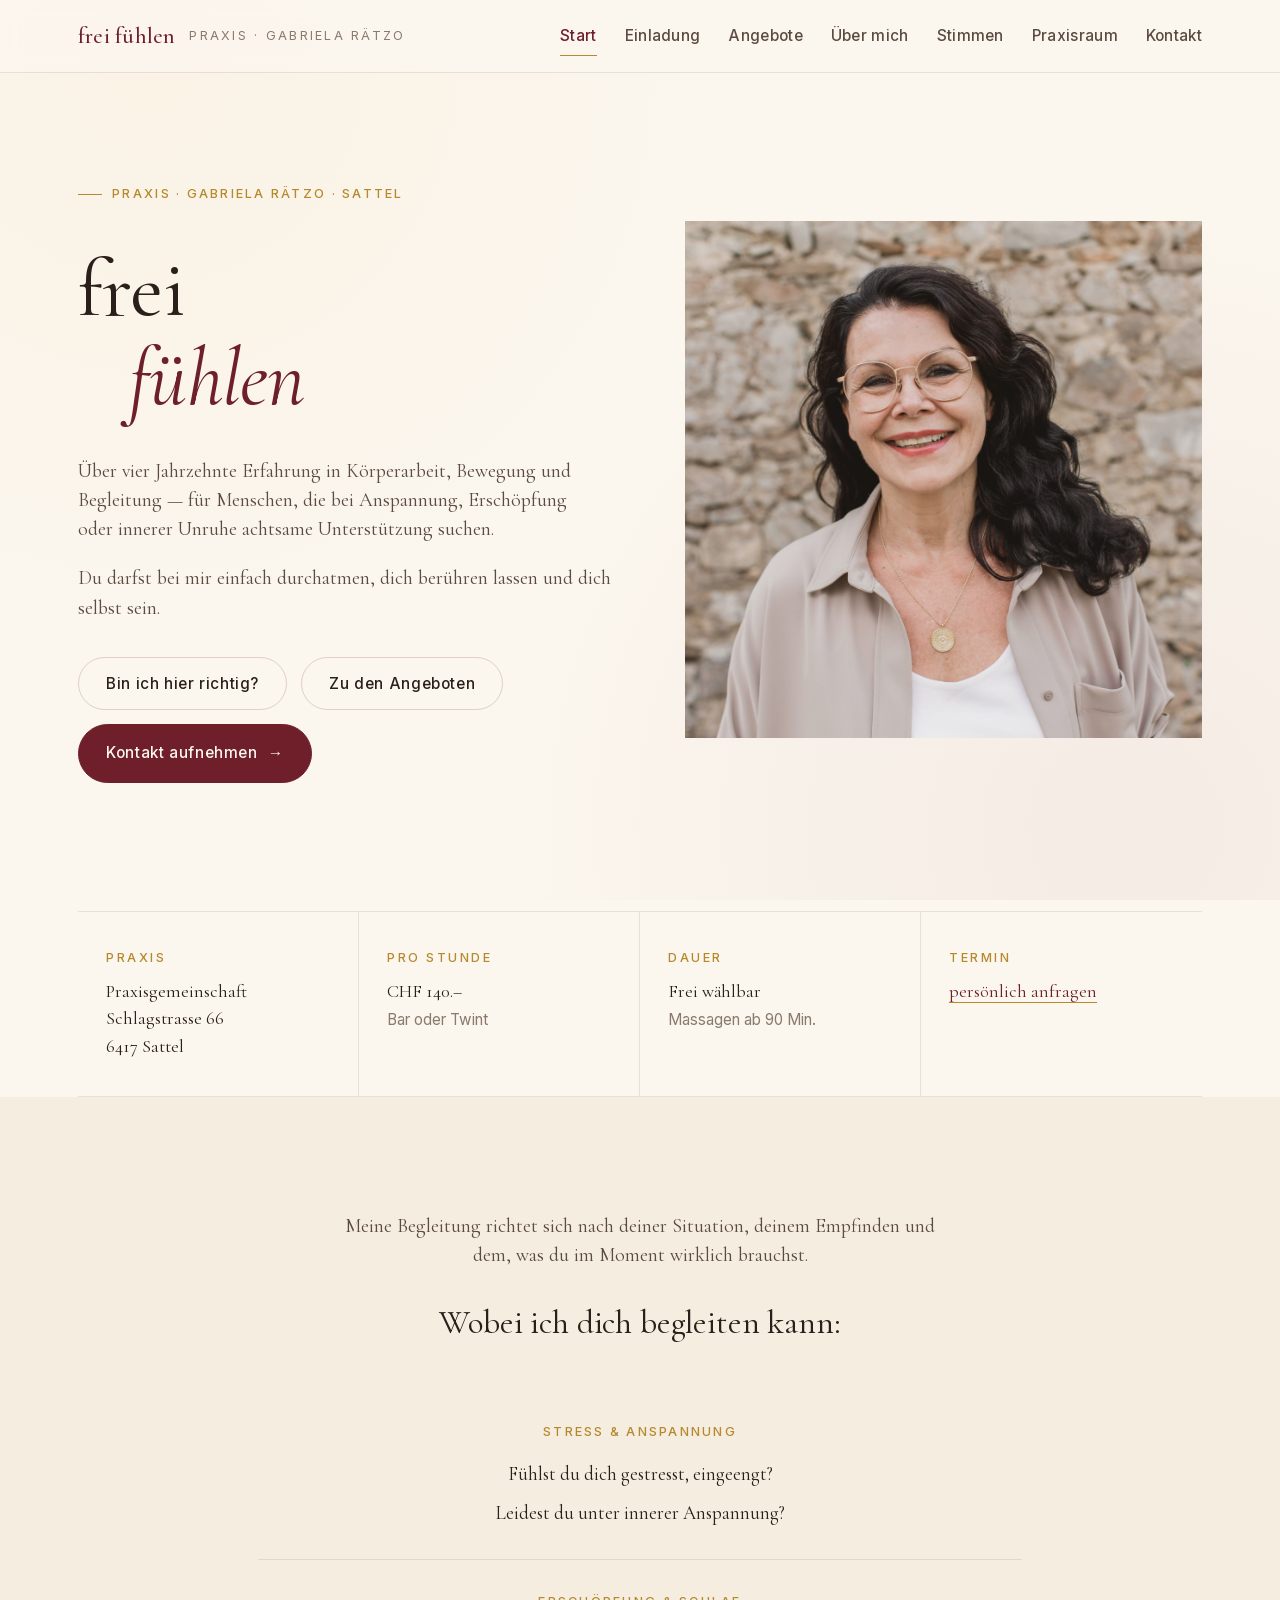
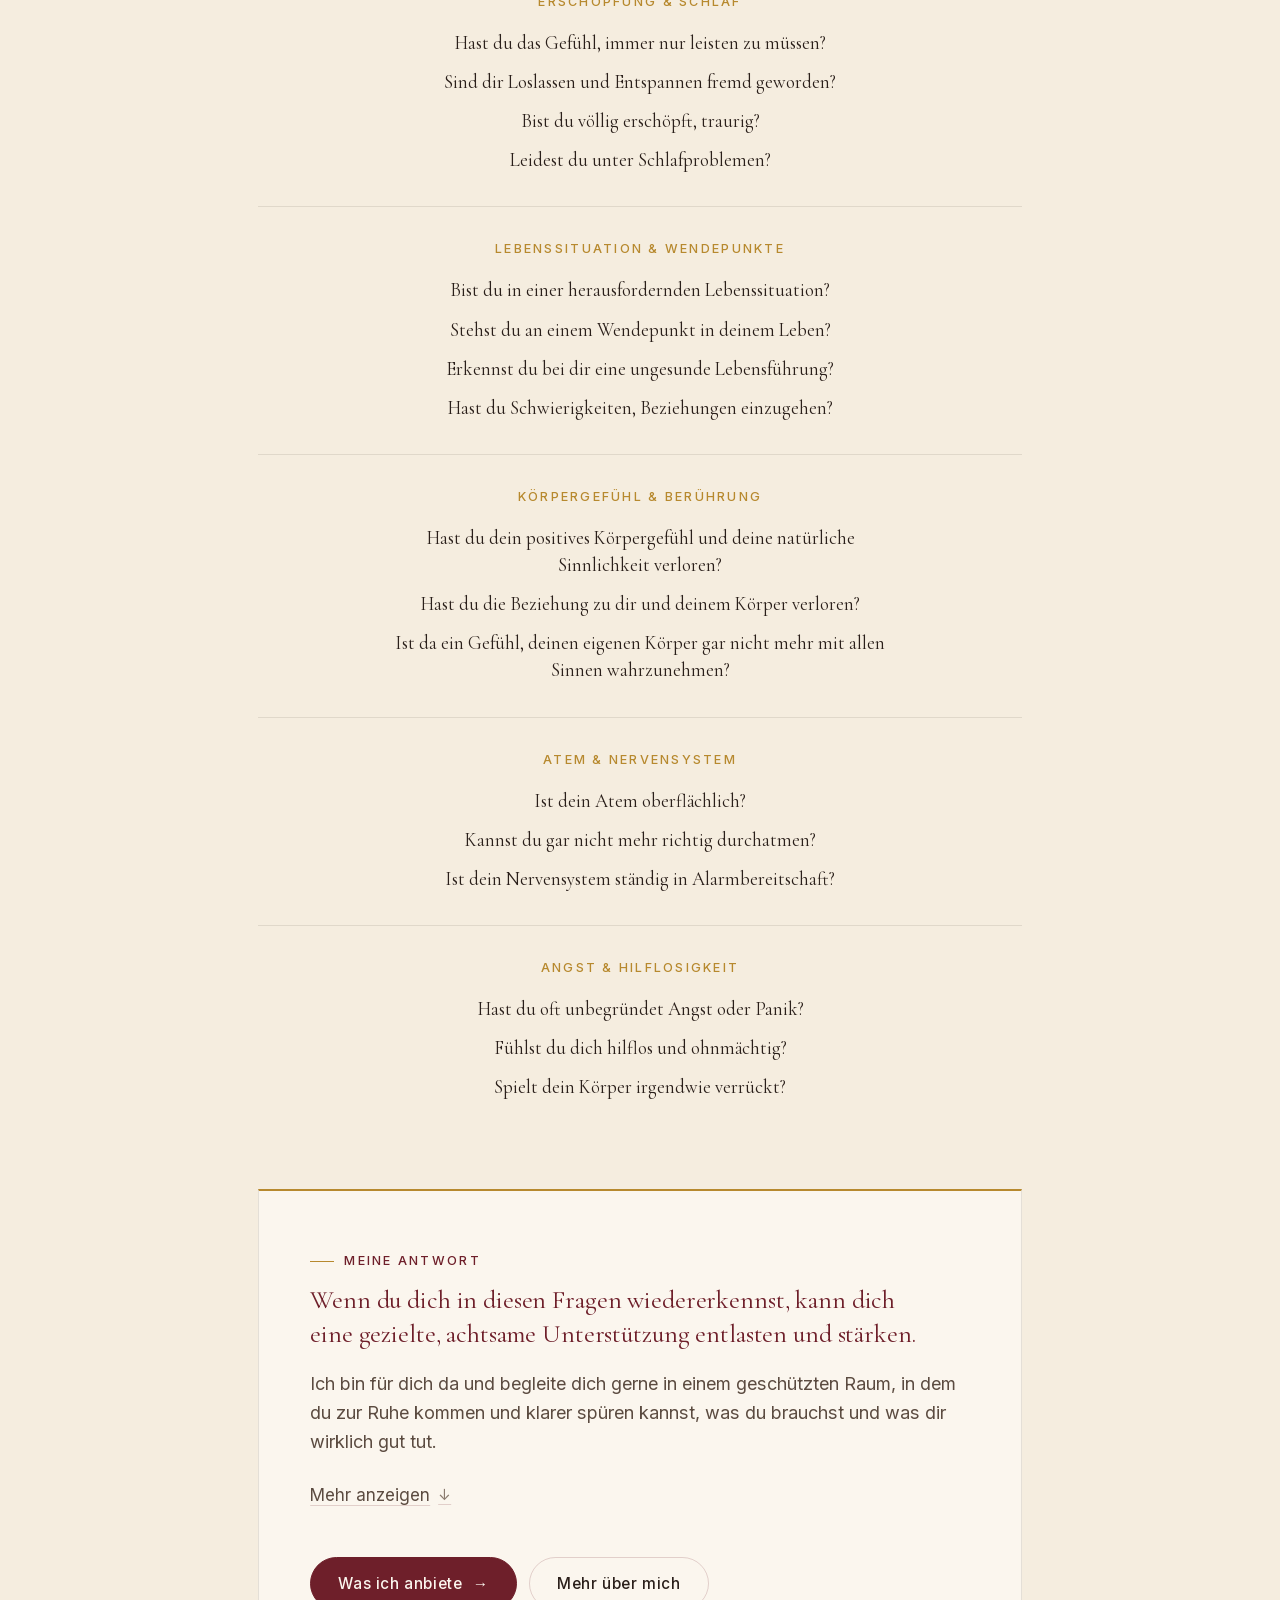
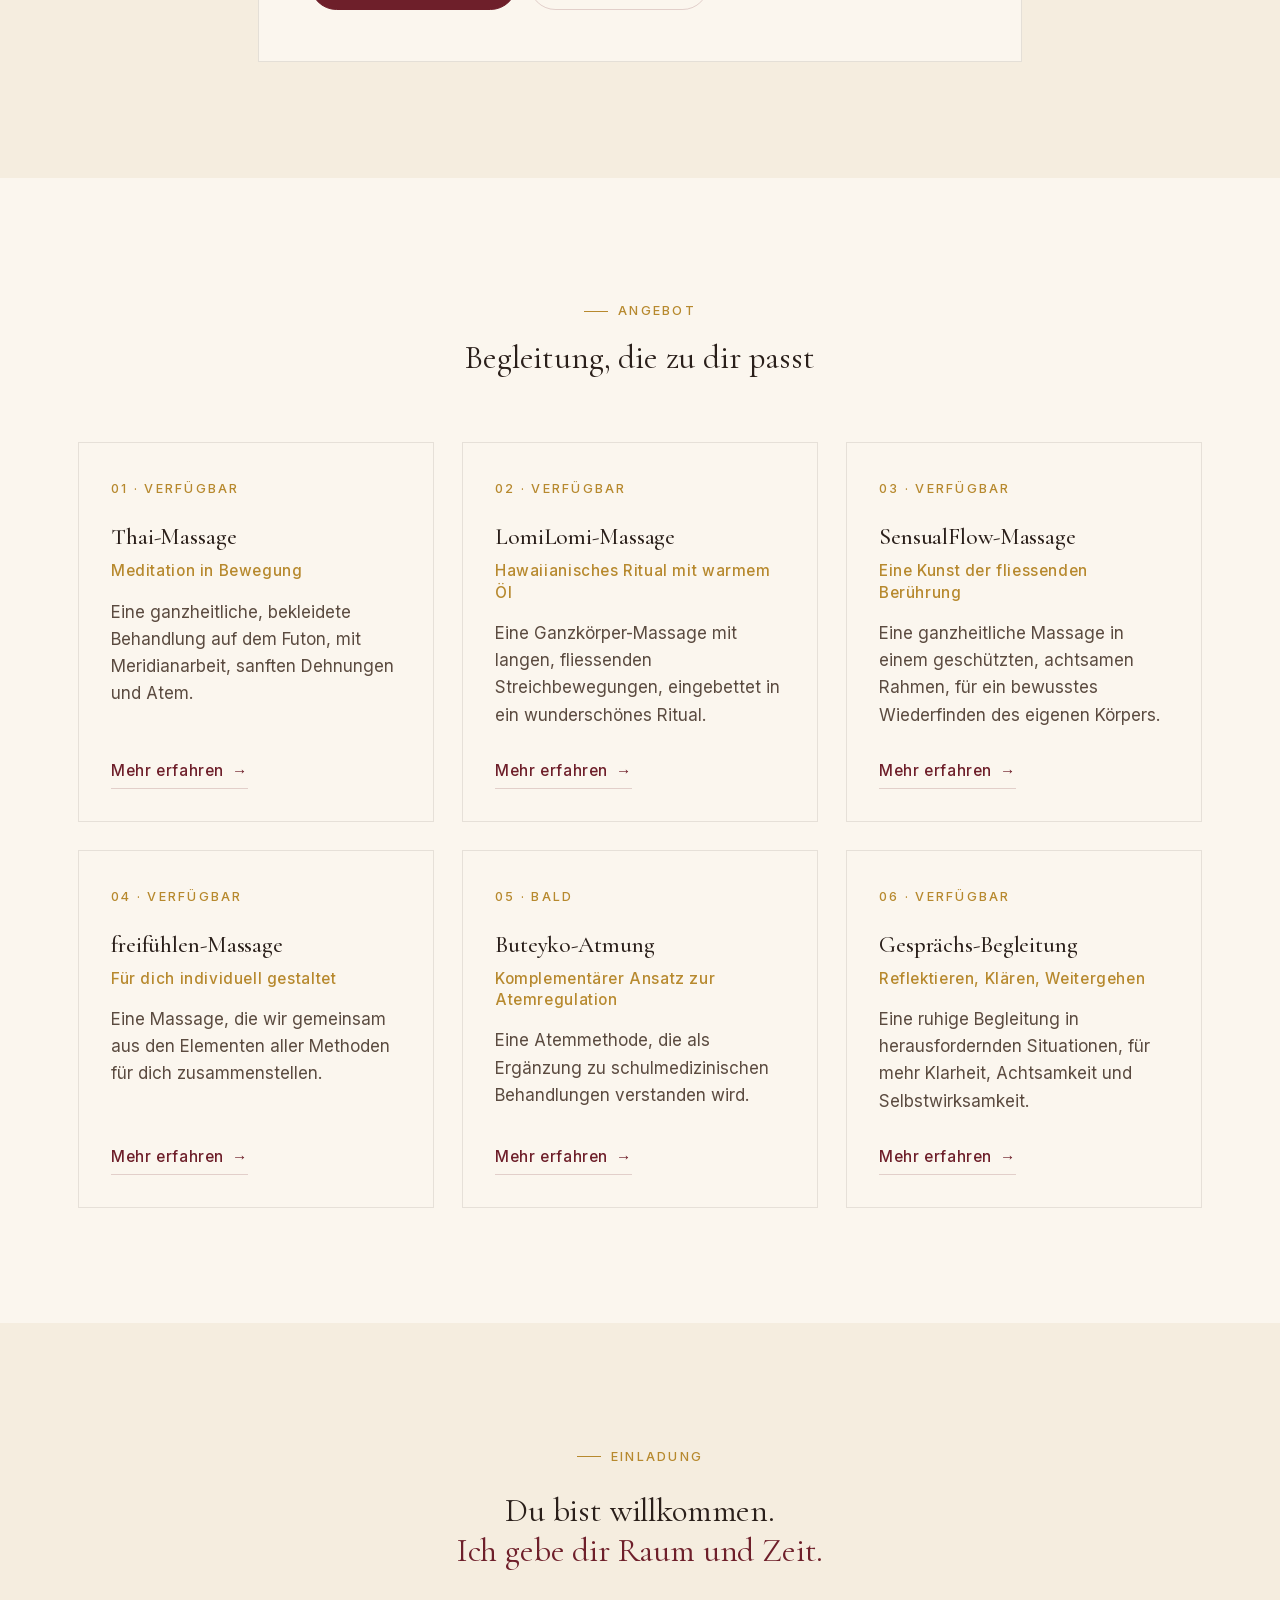
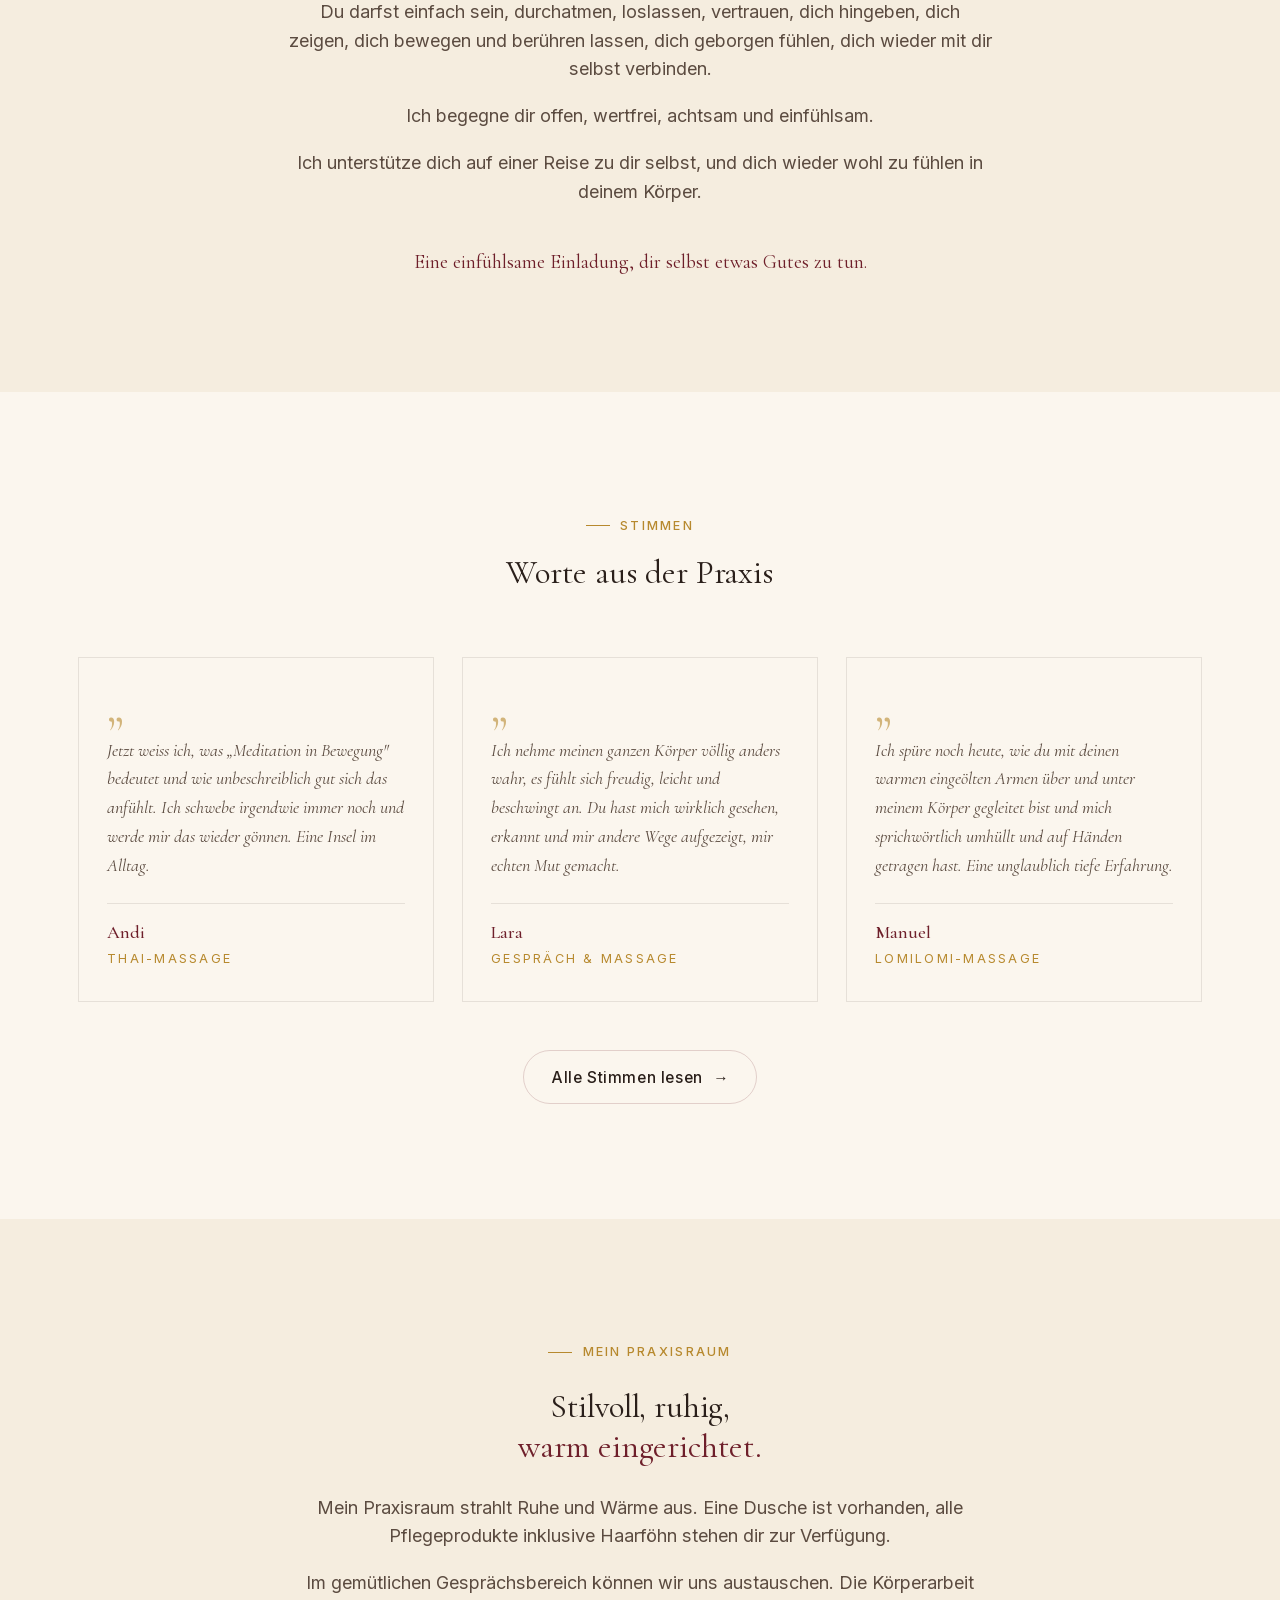
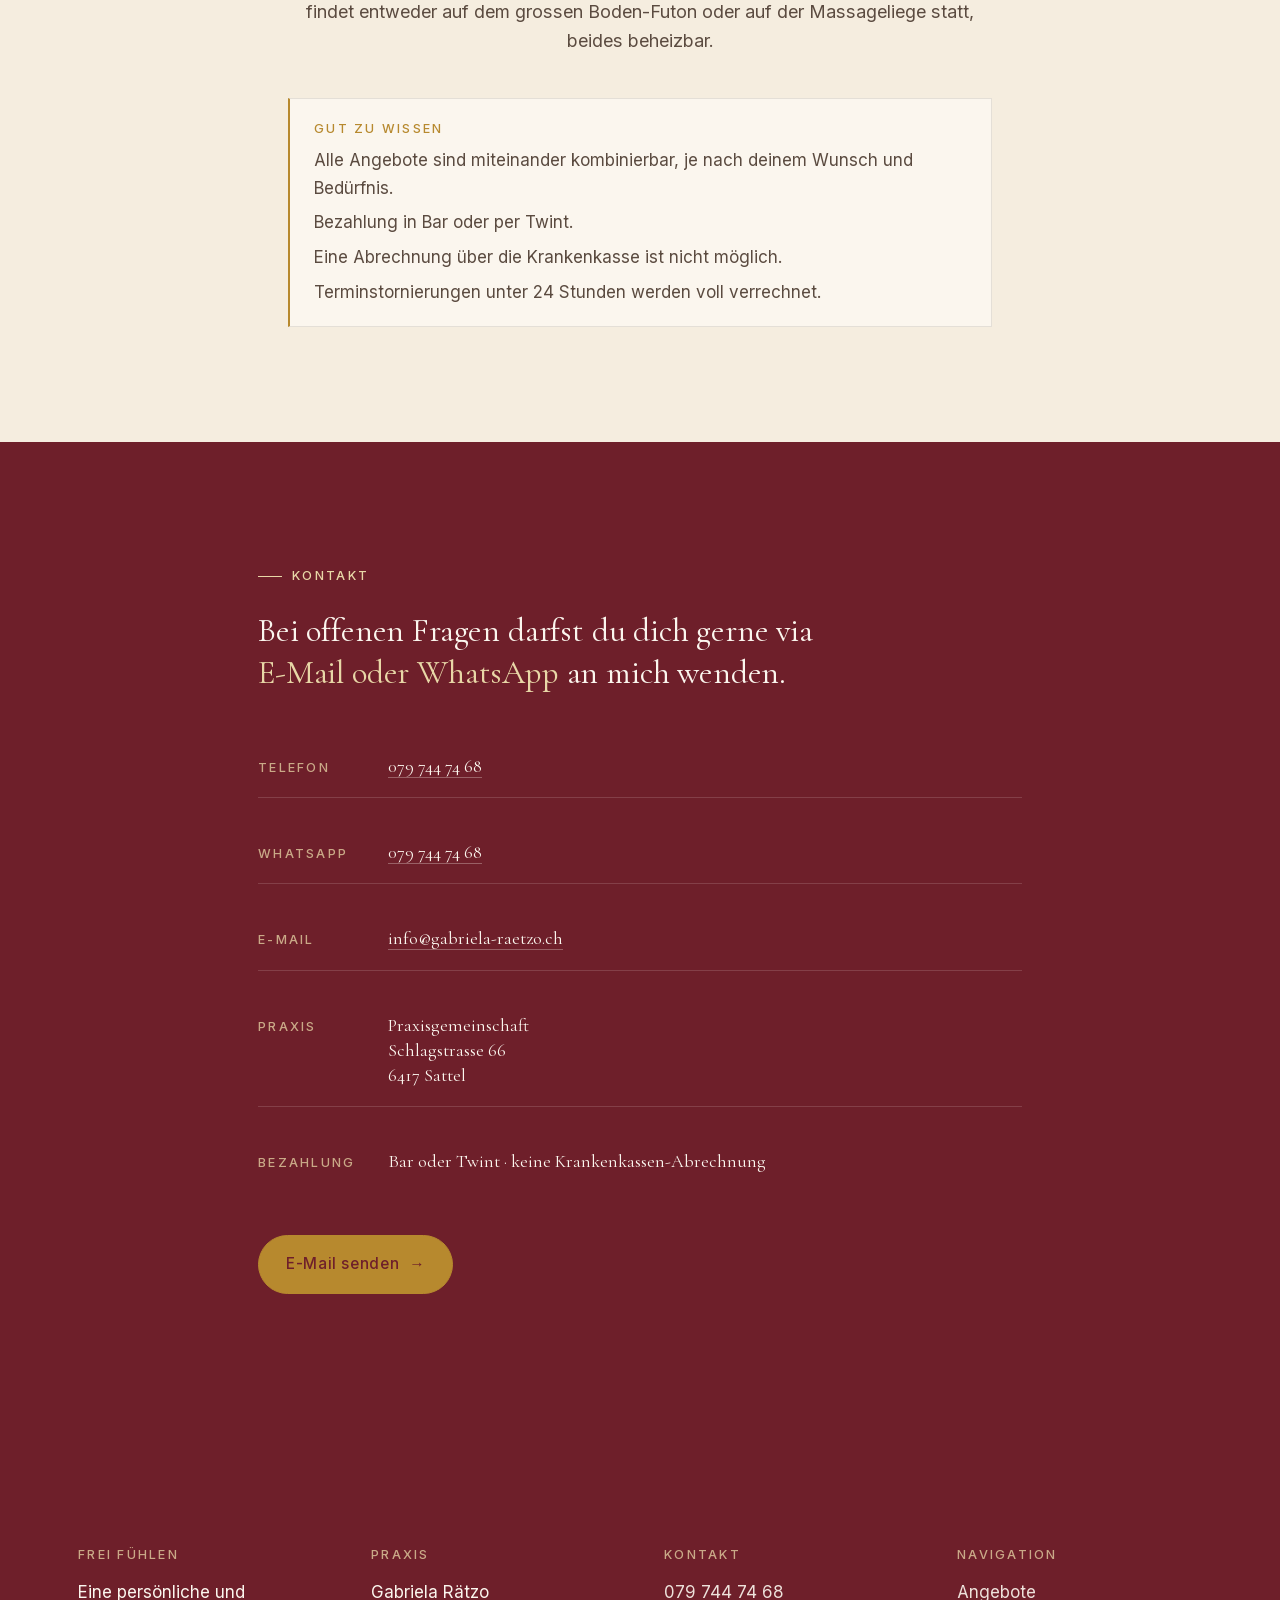
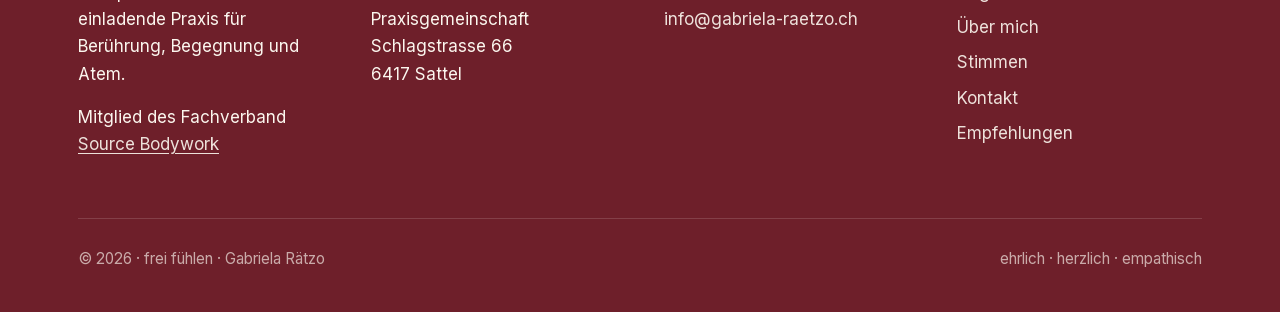
